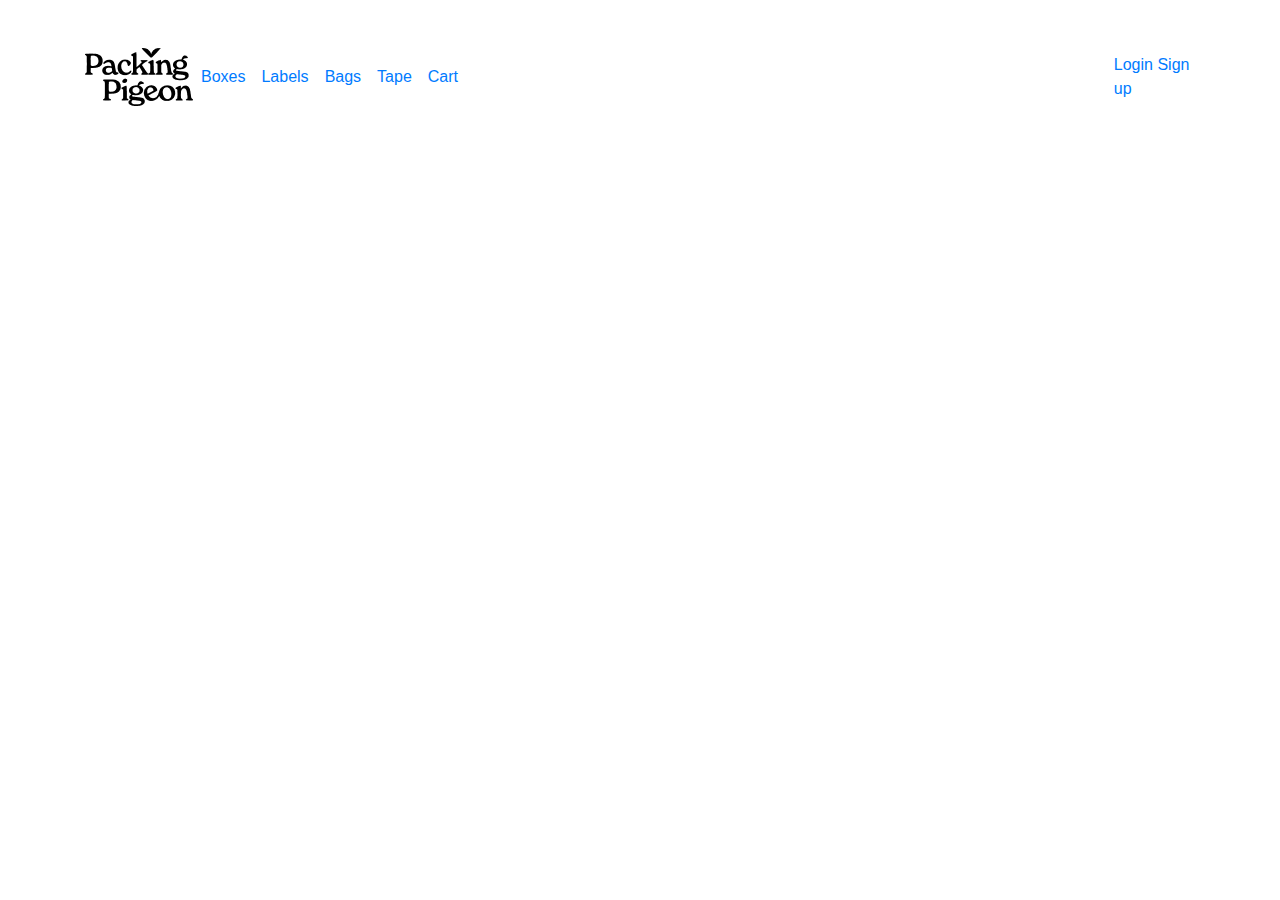
==== index.html @ f967e18a "Signed-off-by: raj-inovexia <rajkumar@innovagesoftwares.com>" ====
<!DOCTYPE html>
<html lang="en" class="default-light-mode">
  <head>
    <meta charset="UTF-8" />
    <meta name="viewport" content="width=device-width, initial-scale=1.0" />
    <title>Packing Pigeon</title>
    <link rel="shortcut icon" href="#" />
    <link rel="stylesheet" href="./assets/css/packing-pigeon.min.css" />
  </head>
  <body>
    <div id="header" class="w-100 common-header" style="z-index: 9"></div>
    <main class="main">
      
    </main>
    <!-- Footer start -->
    <div id="footer"></div>
    <!-- Footer end -->
    <script src="./assets/js/jquery.min.js"></script>
    <script src="./assets/js/bootstrap.bundle.min.js"></script>
    <script src="./assets/js/swiper-bundle.min.js"></script>
    <script src="./assets/js/packing-pigeon.js"></script>
  </body>
</html>
---- assets/css/packing-pigeon.min.css ----
:root{--blue: #007bff;--indigo: #6610f2;--purple: #6f42c1;--pink: #e83e8c;--red: #dc3545;--orange: #fd7e14;--yellow: #ffc107;--green: #28a745;--teal: #20c997;--cyan: #17a2b8;--white: #fff;--gray: #6c757d;--gray-dark: #343a40;--primary: #007bff;--secondary: #6c757d;--success: #28a745;--info: #17a2b8;--warning: #ffc107;--danger: #dc3545;--light: #f8f9fa;--dark: #343a40;--breakpoint-xs: 0;--breakpoint-sm: 576px;--breakpoint-md: 768px;--breakpoint-lg: 992px;--breakpoint-xl: 1200px;--breakpoint-xxl: 1440px;--breakpoint-xxxl: 1600px;--font-family-sans-serif: -apple-system, BlinkMacSystemFont, "Segoe UI", Roboto, "Helvetica Neue", Arial, "Noto Sans", "Liberation Sans", sans-serif, "Apple Color Emoji", "Segoe UI Emoji", "Segoe UI Symbol", "Noto Color Emoji";--font-family-monospace: SFMono-Regular, Menlo, Monaco, Consolas, "Liberation Mono", "Courier New", monospace}*,*::before,*::after{box-sizing:border-box}html{font-family:sans-serif;line-height:1.15;-webkit-text-size-adjust:100%;-webkit-tap-highlight-color:rgba(0,0,0,0)}article,aside,figcaption,figure,footer,header,hgroup,main,nav,section{display:block}body{margin:0;font-family:-apple-system,BlinkMacSystemFont,"Segoe UI",Roboto,"Helvetica Neue",Arial,"Noto Sans","Liberation Sans",sans-serif,"Apple Color Emoji","Segoe UI Emoji","Segoe UI Symbol","Noto Color Emoji";font-size:1rem;font-weight:400;line-height:1.5;color:#212529;text-align:left;background-color:#fff}[tabindex="-1"]:focus:not(:focus-visible){outline:0 !important}hr{box-sizing:content-box;height:0;overflow:visible}h1,h2,h3,h4,h5,h6{margin-top:0;margin-bottom:.5rem}p{margin-top:0;margin-bottom:1rem}abbr[title],abbr[data-original-title]{text-decoration:underline;text-decoration:underline dotted;cursor:help;border-bottom:0;text-decoration-skip-ink:none}address{margin-bottom:1rem;font-style:normal;line-height:inherit}ol,ul,dl{margin-top:0;margin-bottom:1rem}ol ol,ul ul,ol ul,ul ol{margin-bottom:0}dt{font-weight:700}dd{margin-bottom:.5rem;margin-left:0}blockquote{margin:0 0 1rem}b,strong{font-weight:bolder}small{font-size:80%}sub,sup{position:relative;font-size:75%;line-height:0;vertical-align:baseline}sub{bottom:-.25em}sup{top:-.5em}a{color:#007bff;text-decoration:none;background-color:transparent}a:hover{color:#0056b3;text-decoration:underline}a:not([href]):not([class]){color:inherit;text-decoration:none}a:not([href]):not([class]):hover{color:inherit;text-decoration:none}pre,code,kbd,samp{font-family:SFMono-Regular,Menlo,Monaco,Consolas,"Liberation Mono","Courier New",monospace;font-size:1em}pre{margin-top:0;margin-bottom:1rem;overflow:auto;-ms-overflow-style:scrollbar}figure{margin:0 0 1rem}img{vertical-align:middle;border-style:none}svg{overflow:hidden;vertical-align:middle}table{border-collapse:collapse}caption{padding-top:.75rem;padding-bottom:.75rem;color:#6c757d;text-align:left;caption-side:bottom}th{text-align:inherit;text-align:-webkit-match-parent}label{display:inline-block;margin-bottom:.5rem}button{border-radius:0}button:focus:not(:focus-visible){outline:0}input,button,select,optgroup,textarea{margin:0;font-family:inherit;font-size:inherit;line-height:inherit}button,input{overflow:visible}button,select{text-transform:none}[role="button"]{cursor:pointer}select{word-wrap:normal}button,[type="button"],[type="reset"],[type="submit"]{-webkit-appearance:button}button:not(:disabled),[type="button"]:not(:disabled),[type="reset"]:not(:disabled),[type="submit"]:not(:disabled){cursor:pointer}button::-moz-focus-inner,[type="button"]::-moz-focus-inner,[type="reset"]::-moz-focus-inner,[type="submit"]::-moz-focus-inner{padding:0;border-style:none}input[type="radio"],input[type="checkbox"]{box-sizing:border-box;padding:0}textarea{overflow:auto;resize:vertical}fieldset{min-width:0;padding:0;margin:0;border:0}legend{display:block;width:100%;max-width:100%;padding:0;margin-bottom:.5rem;font-size:1.5rem;line-height:inherit;color:inherit;white-space:normal}progress{vertical-align:baseline}[type="number"]::-webkit-inner-spin-button,[type="number"]::-webkit-outer-spin-button{height:auto}[type="search"]{outline-offset:-2px;-webkit-appearance:none}[type="search"]::-webkit-search-decoration{-webkit-appearance:none}::-webkit-file-upload-button{font:inherit;-webkit-appearance:button}output{display:inline-block}summary{display:list-item;cursor:pointer}template{display:none}[hidden]{display:none !important}h1,h2,h3,h4,h5,h6,.h1,.h2,.h3,.h4,.h5,.h6{margin-bottom:.5rem;font-weight:500;line-height:1.2}h1,.h1{font-size:2.5rem}h2,.h2{font-size:2rem}h3,.h3{font-size:1.75rem}h4,.h4{font-size:1.5rem}h5,.h5{font-size:1.25rem}h6,.h6{font-size:1rem}.lead{font-size:1.25rem;font-weight:300}.display-1{font-size:6rem;font-weight:300;line-height:1.2}.display-2{font-size:5.5rem;font-weight:300;line-height:1.2}.display-3{font-size:4.5rem;font-weight:300;line-height:1.2}.display-4{font-size:3.5rem;font-weight:300;line-height:1.2}hr{margin-top:1rem;margin-bottom:1rem;border:0;border-top:1px solid rgba(0,0,0,0.1)}small,.small{font-size:80%;font-weight:400}mark,.mark{padding:.2em;background-color:#fcf8e3}.list-unstyled{padding-left:0;list-style:none}.list-inline{padding-left:0;list-style:none}.list-inline-item{display:inline-block}.list-inline-item:not(:last-child){margin-right:.5rem}.initialism{font-size:90%;text-transform:uppercase}.blockquote{margin-bottom:1rem;font-size:1.25rem}.blockquote-footer{display:block;font-size:80%;color:#6c757d}.blockquote-footer::before{content:"\2014\00A0"}.img-fluid{max-width:100%;height:auto}.img-thumbnail{padding:.25rem;background-color:#fff;border:1px solid #dee2e6;border-radius:.25rem;max-width:100%;height:auto}.figure{display:inline-block}.figure-img{margin-bottom:.5rem;line-height:1}.figure-caption{font-size:90%;color:#6c757d}code{font-size:87.5%;color:#e83e8c;word-wrap:break-word}a>code{color:inherit}kbd{padding:.2rem .4rem;font-size:87.5%;color:#fff;background-color:#212529;border-radius:.2rem}kbd kbd{padding:0;font-size:100%;font-weight:700}pre{display:block;font-size:87.5%;color:#212529}pre code{font-size:inherit;color:inherit;word-break:normal}.pre-scrollable{max-height:340px;overflow-y:scroll}.container,.container-fluid,.container-sm,.container-md,.container-lg,.container-xl{width:100%;padding-right:15px;padding-left:15px;margin-right:auto;margin-left:auto}@media (min-width: 576px){.container,.container-sm{max-width:540px}}@media (min-width: 768px){.container,.container-sm,.container-md{max-width:720px}}@media (min-width: 992px){.container,.container-sm,.container-md,.container-lg{max-width:960px}}@media (min-width: 1200px){.container,.container-sm,.container-md,.container-lg,.container-xl{max-width:1140px}}.row{display:flex;flex-wrap:wrap;margin-right:-15px;margin-left:-15px}.no-gutters{margin-right:0;margin-left:0}.no-gutters>.col,.no-gutters>[class*="col-"]{padding-right:0;padding-left:0}.col-1,.col-2,.col-3,.col-4,.col-5,.col-6,.col-7,.col-8,.col-9,.col-10,.col-11,.col-12,.col,.col-auto,.col-sm-1,.col-sm-2,.col-sm-3,.col-sm-4,.col-sm-5,.col-sm-6,.col-sm-7,.col-sm-8,.col-sm-9,.col-sm-10,.col-sm-11,.col-sm-12,.col-sm,.col-sm-auto,.col-md-1,.col-md-2,.col-md-3,.col-md-4,.col-md-5,.col-md-6,.col-md-7,.col-md-8,.col-md-9,.col-md-10,.col-md-11,.col-md-12,.col-md,.col-md-auto,.col-lg-1,.col-lg-2,.col-lg-3,.col-lg-4,.col-lg-5,.col-lg-6,.col-lg-7,.col-lg-8,.col-lg-9,.col-lg-10,.col-lg-11,.col-lg-12,.col-lg,.col-lg-auto,.col-xl-1,.col-xl-2,.col-xl-3,.col-xl-4,.col-xl-5,.col-xl-6,.col-xl-7,.col-xl-8,.col-xl-9,.col-xl-10,.col-xl-11,.col-xl-12,.col-xl,.col-xl-auto,.col-xxl-1,.col-xxl-2,.col-xxl-3,.col-xxl-4,.col-xxl-5,.col-xxl-6,.col-xxl-7,.col-xxl-8,.col-xxl-9,.col-xxl-10,.col-xxl-11,.col-xxl-12,.col-xxl,.col-xxl-auto,.col-xxxl-1,.col-xxxl-2,.col-xxxl-3,.col-xxxl-4,.col-xxxl-5,.col-xxxl-6,.col-xxxl-7,.col-xxxl-8,.col-xxxl-9,.col-xxxl-10,.col-xxxl-11,.col-xxxl-12,.col-xxxl,.col-xxxl-auto{position:relative;width:100%;padding-right:15px;padding-left:15px}.col{flex-basis:0;flex-grow:1;max-width:100%}.row-cols-1>*{flex:0 0 100%;max-width:100%}.row-cols-2>*{flex:0 0 50%;max-width:50%}.row-cols-3>*{flex:0 0 33.33333%;max-width:33.33333%}.row-cols-4>*{flex:0 0 25%;max-width:25%}.row-cols-5>*{flex:0 0 20%;max-width:20%}.row-cols-6>*{flex:0 0 16.66667%;max-width:16.66667%}.col-auto{flex:0 0 auto;width:auto;max-width:100%}.col-1{flex:0 0 8.33333%;max-width:8.33333%}.col-2{flex:0 0 16.66667%;max-width:16.66667%}.col-3{flex:0 0 25%;max-width:25%}.col-4{flex:0 0 33.33333%;max-width:33.33333%}.col-5{flex:0 0 41.66667%;max-width:41.66667%}.col-6{flex:0 0 50%;max-width:50%}.col-7{flex:0 0 58.33333%;max-width:58.33333%}.col-8{flex:0 0 66.66667%;max-width:66.66667%}.col-9{flex:0 0 75%;max-width:75%}.col-10{flex:0 0 83.33333%;max-width:83.33333%}.col-11{flex:0 0 91.66667%;max-width:91.66667%}.col-12{flex:0 0 100%;max-width:100%}.order-first{order:-1}.order-last{order:13}.order-0{order:0}.order-1{order:1}.order-2{order:2}.order-3{order:3}.order-4{order:4}.order-5{order:5}.order-6{order:6}.order-7{order:7}.order-8{order:8}.order-9{order:9}.order-10{order:10}.order-11{order:11}.order-12{order:12}.offset-1{margin-left:8.33333%}.offset-2{margin-left:16.66667%}.offset-3{margin-left:25%}.offset-4{margin-left:33.33333%}.offset-5{margin-left:41.66667%}.offset-6{margin-left:50%}.offset-7{margin-left:58.33333%}.offset-8{margin-left:66.66667%}.offset-9{margin-left:75%}.offset-10{margin-left:83.33333%}.offset-11{margin-left:91.66667%}@media (min-width: 576px){.col-sm{flex-basis:0;flex-grow:1;max-width:100%}.row-cols-sm-1>*{flex:0 0 100%;max-width:100%}.row-cols-sm-2>*{flex:0 0 50%;max-width:50%}.row-cols-sm-3>*{flex:0 0 33.33333%;max-width:33.33333%}.row-cols-sm-4>*{flex:0 0 25%;max-width:25%}.row-cols-sm-5>*{flex:0 0 20%;max-width:20%}.row-cols-sm-6>*{flex:0 0 16.66667%;max-width:16.66667%}.col-sm-auto{flex:0 0 auto;width:auto;max-width:100%}.col-sm-1{flex:0 0 8.33333%;max-width:8.33333%}.col-sm-2{flex:0 0 16.66667%;max-width:16.66667%}.col-sm-3{flex:0 0 25%;max-width:25%}.col-sm-4{flex:0 0 33.33333%;max-width:33.33333%}.col-sm-5{flex:0 0 41.66667%;max-width:41.66667%}.col-sm-6{flex:0 0 50%;max-width:50%}.col-sm-7{flex:0 0 58.33333%;max-width:58.33333%}.col-sm-8{flex:0 0 66.66667%;max-width:66.66667%}.col-sm-9{flex:0 0 75%;max-width:75%}.col-sm-10{flex:0 0 83.33333%;max-width:83.33333%}.col-sm-11{flex:0 0 91.66667%;max-width:91.66667%}.col-sm-12{flex:0 0 100%;max-width:100%}.order-sm-first{order:-1}.order-sm-last{order:13}.order-sm-0{order:0}.order-sm-1{order:1}.order-sm-2{order:2}.order-sm-3{order:3}.order-sm-4{order:4}.order-sm-5{order:5}.order-sm-6{order:6}.order-sm-7{order:7}.order-sm-8{order:8}.order-sm-9{order:9}.order-sm-10{order:10}.order-sm-11{order:11}.order-sm-12{order:12}.offset-sm-0{margin-left:0}.offset-sm-1{margin-left:8.33333%}.offset-sm-2{margin-left:16.66667%}.offset-sm-3{margin-left:25%}.offset-sm-4{margin-left:33.33333%}.offset-sm-5{margin-left:41.66667%}.offset-sm-6{margin-left:50%}.offset-sm-7{margin-left:58.33333%}.offset-sm-8{margin-left:66.66667%}.offset-sm-9{margin-left:75%}.offset-sm-10{margin-left:83.33333%}.offset-sm-11{margin-left:91.66667%}}@media (min-width: 768px){.col-md{flex-basis:0;flex-grow:1;max-width:100%}.row-cols-md-1>*{flex:0 0 100%;max-width:100%}.row-cols-md-2>*{flex:0 0 50%;max-width:50%}.row-cols-md-3>*{flex:0 0 33.33333%;max-width:33.33333%}.row-cols-md-4>*{flex:0 0 25%;max-width:25%}.row-cols-md-5>*{flex:0 0 20%;max-width:20%}.row-cols-md-6>*{flex:0 0 16.66667%;max-width:16.66667%}.col-md-auto{flex:0 0 auto;width:auto;max-width:100%}.col-md-1{flex:0 0 8.33333%;max-width:8.33333%}.col-md-2{flex:0 0 16.66667%;max-width:16.66667%}.col-md-3{flex:0 0 25%;max-width:25%}.col-md-4{flex:0 0 33.33333%;max-width:33.33333%}.col-md-5{flex:0 0 41.66667%;max-width:41.66667%}.col-md-6{flex:0 0 50%;max-width:50%}.col-md-7{flex:0 0 58.33333%;max-width:58.33333%}.col-md-8{flex:0 0 66.66667%;max-width:66.66667%}.col-md-9{flex:0 0 75%;max-width:75%}.col-md-10{flex:0 0 83.33333%;max-width:83.33333%}.col-md-11{flex:0 0 91.66667%;max-width:91.66667%}.col-md-12{flex:0 0 100%;max-width:100%}.order-md-first{order:-1}.order-md-last{order:13}.order-md-0{order:0}.order-md-1{order:1}.order-md-2{order:2}.order-md-3{order:3}.order-md-4{order:4}.order-md-5{order:5}.order-md-6{order:6}.order-md-7{order:7}.order-md-8{order:8}.order-md-9{order:9}.order-md-10{order:10}.order-md-11{order:11}.order-md-12{order:12}.offset-md-0{margin-left:0}.offset-md-1{margin-left:8.33333%}.offset-md-2{margin-left:16.66667%}.offset-md-3{margin-left:25%}.offset-md-4{margin-left:33.33333%}.offset-md-5{margin-left:41.66667%}.offset-md-6{margin-left:50%}.offset-md-7{margin-left:58.33333%}.offset-md-8{margin-left:66.66667%}.offset-md-9{margin-left:75%}.offset-md-10{margin-left:83.33333%}.offset-md-11{margin-left:91.66667%}}@media (min-width: 992px){.col-lg{flex-basis:0;flex-grow:1;max-width:100%}.row-cols-lg-1>*{flex:0 0 100%;max-width:100%}.row-cols-lg-2>*{flex:0 0 50%;max-width:50%}.row-cols-lg-3>*{flex:0 0 33.33333%;max-width:33.33333%}.row-cols-lg-4>*{flex:0 0 25%;max-width:25%}.row-cols-lg-5>*{flex:0 0 20%;max-width:20%}.row-cols-lg-6>*{flex:0 0 16.66667%;max-width:16.66667%}.col-lg-auto{flex:0 0 auto;width:auto;max-width:100%}.col-lg-1{flex:0 0 8.33333%;max-width:8.33333%}.col-lg-2{flex:0 0 16.66667%;max-width:16.66667%}.col-lg-3{flex:0 0 25%;max-width:25%}.col-lg-4{flex:0 0 33.33333%;max-width:33.33333%}.col-lg-5{flex:0 0 41.66667%;max-width:41.66667%}.col-lg-6{flex:0 0 50%;max-width:50%}.col-lg-7{flex:0 0 58.33333%;max-width:58.33333%}.col-lg-8{flex:0 0 66.66667%;max-width:66.66667%}.col-lg-9{flex:0 0 75%;max-width:75%}.col-lg-10{flex:0 0 83.33333%;max-width:83.33333%}.col-lg-11{flex:0 0 91.66667%;max-width:91.66667%}.col-lg-12{flex:0 0 100%;max-width:100%}.order-lg-first{order:-1}.order-lg-last{order:13}.order-lg-0{order:0}.order-lg-1{order:1}.order-lg-2{order:2}.order-lg-3{order:3}.order-lg-4{order:4}.order-lg-5{order:5}.order-lg-6{order:6}.order-lg-7{order:7}.order-lg-8{order:8}.order-lg-9{order:9}.order-lg-10{order:10}.order-lg-11{order:11}.order-lg-12{order:12}.offset-lg-0{margin-left:0}.offset-lg-1{margin-left:8.33333%}.offset-lg-2{margin-left:16.66667%}.offset-lg-3{margin-left:25%}.offset-lg-4{margin-left:33.33333%}.offset-lg-5{margin-left:41.66667%}.offset-lg-6{margin-left:50%}.offset-lg-7{margin-left:58.33333%}.offset-lg-8{margin-left:66.66667%}.offset-lg-9{margin-left:75%}.offset-lg-10{margin-left:83.33333%}.offset-lg-11{margin-left:91.66667%}}@media (min-width: 1200px){.col-xl{flex-basis:0;flex-grow:1;max-width:100%}.row-cols-xl-1>*{flex:0 0 100%;max-width:100%}.row-cols-xl-2>*{flex:0 0 50%;max-width:50%}.row-cols-xl-3>*{flex:0 0 33.33333%;max-width:33.33333%}.row-cols-xl-4>*{flex:0 0 25%;max-width:25%}.row-cols-xl-5>*{flex:0 0 20%;max-width:20%}.row-cols-xl-6>*{flex:0 0 16.66667%;max-width:16.66667%}.col-xl-auto{flex:0 0 auto;width:auto;max-width:100%}.col-xl-1{flex:0 0 8.33333%;max-width:8.33333%}.col-xl-2{flex:0 0 16.66667%;max-width:16.66667%}.col-xl-3{flex:0 0 25%;max-width:25%}.col-xl-4{flex:0 0 33.33333%;max-width:33.33333%}.col-xl-5{flex:0 0 41.66667%;max-width:41.66667%}.col-xl-6{flex:0 0 50%;max-width:50%}.col-xl-7{flex:0 0 58.33333%;max-width:58.33333%}.col-xl-8{flex:0 0 66.66667%;max-width:66.66667%}.col-xl-9{flex:0 0 75%;max-width:75%}.col-xl-10{flex:0 0 83.33333%;max-width:83.33333%}.col-xl-11{flex:0 0 91.66667%;max-width:91.66667%}.col-xl-12{flex:0 0 100%;max-width:100%}.order-xl-first{order:-1}.order-xl-last{order:13}.order-xl-0{order:0}.order-xl-1{order:1}.order-xl-2{order:2}.order-xl-3{order:3}.order-xl-4{order:4}.order-xl-5{order:5}.order-xl-6{order:6}.order-xl-7{order:7}.order-xl-8{order:8}.order-xl-9{order:9}.order-xl-10{order:10}.order-xl-11{order:11}.order-xl-12{order:12}.offset-xl-0{margin-left:0}.offset-xl-1{margin-left:8.33333%}.offset-xl-2{margin-left:16.66667%}.offset-xl-3{margin-left:25%}.offset-xl-4{margin-left:33.33333%}.offset-xl-5{margin-left:41.66667%}.offset-xl-6{margin-left:50%}.offset-xl-7{margin-left:58.33333%}.offset-xl-8{margin-left:66.66667%}.offset-xl-9{margin-left:75%}.offset-xl-10{margin-left:83.33333%}.offset-xl-11{margin-left:91.66667%}}@media (min-width: 1440px){.col-xxl{flex-basis:0;flex-grow:1;max-width:100%}.row-cols-xxl-1>*{flex:0 0 100%;max-width:100%}.row-cols-xxl-2>*{flex:0 0 50%;max-width:50%}.row-cols-xxl-3>*{flex:0 0 33.33333%;max-width:33.33333%}.row-cols-xxl-4>*{flex:0 0 25%;max-width:25%}.row-cols-xxl-5>*{flex:0 0 20%;max-width:20%}.row-cols-xxl-6>*{flex:0 0 16.66667%;max-width:16.66667%}.col-xxl-auto{flex:0 0 auto;width:auto;max-width:100%}.col-xxl-1{flex:0 0 8.33333%;max-width:8.33333%}.col-xxl-2{flex:0 0 16.66667%;max-width:16.66667%}.col-xxl-3{flex:0 0 25%;max-width:25%}.col-xxl-4{flex:0 0 33.33333%;max-width:33.33333%}.col-xxl-5{flex:0 0 41.66667%;max-width:41.66667%}.col-xxl-6{flex:0 0 50%;max-width:50%}.col-xxl-7{flex:0 0 58.33333%;max-width:58.33333%}.col-xxl-8{flex:0 0 66.66667%;max-width:66.66667%}.col-xxl-9{flex:0 0 75%;max-width:75%}.col-xxl-10{flex:0 0 83.33333%;max-width:83.33333%}.col-xxl-11{flex:0 0 91.66667%;max-width:91.66667%}.col-xxl-12{flex:0 0 100%;max-width:100%}.order-xxl-first{order:-1}.order-xxl-last{order:13}.order-xxl-0{order:0}.order-xxl-1{order:1}.order-xxl-2{order:2}.order-xxl-3{order:3}.order-xxl-4{order:4}.order-xxl-5{order:5}.order-xxl-6{order:6}.order-xxl-7{order:7}.order-xxl-8{order:8}.order-xxl-9{order:9}.order-xxl-10{order:10}.order-xxl-11{order:11}.order-xxl-12{order:12}.offset-xxl-0{margin-left:0}.offset-xxl-1{margin-left:8.33333%}.offset-xxl-2{margin-left:16.66667%}.offset-xxl-3{margin-left:25%}.offset-xxl-4{margin-left:33.33333%}.offset-xxl-5{margin-left:41.66667%}.offset-xxl-6{margin-left:50%}.offset-xxl-7{margin-left:58.33333%}.offset-xxl-8{margin-left:66.66667%}.offset-xxl-9{margin-left:75%}.offset-xxl-10{margin-left:83.33333%}.offset-xxl-11{margin-left:91.66667%}}@media (min-width: 1600px){.col-xxxl{flex-basis:0;flex-grow:1;max-width:100%}.row-cols-xxxl-1>*{flex:0 0 100%;max-width:100%}.row-cols-xxxl-2>*{flex:0 0 50%;max-width:50%}.row-cols-xxxl-3>*{flex:0 0 33.33333%;max-width:33.33333%}.row-cols-xxxl-4>*{flex:0 0 25%;max-width:25%}.row-cols-xxxl-5>*{flex:0 0 20%;max-width:20%}.row-cols-xxxl-6>*{flex:0 0 16.66667%;max-width:16.66667%}.col-xxxl-auto{flex:0 0 auto;width:auto;max-width:100%}.col-xxxl-1{flex:0 0 8.33333%;max-width:8.33333%}.col-xxxl-2{flex:0 0 16.66667%;max-width:16.66667%}.col-xxxl-3{flex:0 0 25%;max-width:25%}.col-xxxl-4{flex:0 0 33.33333%;max-width:33.33333%}.col-xxxl-5{flex:0 0 41.66667%;max-width:41.66667%}.col-xxxl-6{flex:0 0 50%;max-width:50%}.col-xxxl-7{flex:0 0 58.33333%;max-width:58.33333%}.col-xxxl-8{flex:0 0 66.66667%;max-width:66.66667%}.col-xxxl-9{flex:0 0 75%;max-width:75%}.col-xxxl-10{flex:0 0 83.33333%;max-width:83.33333%}.col-xxxl-11{flex:0 0 91.66667%;max-width:91.66667%}.col-xxxl-12{flex:0 0 100%;max-width:100%}.order-xxxl-first{order:-1}.order-xxxl-last{order:13}.order-xxxl-0{order:0}.order-xxxl-1{order:1}.order-xxxl-2{order:2}.order-xxxl-3{order:3}.order-xxxl-4{order:4}.order-xxxl-5{order:5}.order-xxxl-6{order:6}.order-xxxl-7{order:7}.order-xxxl-8{order:8}.order-xxxl-9{order:9}.order-xxxl-10{order:10}.order-xxxl-11{order:11}.order-xxxl-12{order:12}.offset-xxxl-0{margin-left:0}.offset-xxxl-1{margin-left:8.33333%}.offset-xxxl-2{margin-left:16.66667%}.offset-xxxl-3{margin-left:25%}.offset-xxxl-4{margin-left:33.33333%}.offset-xxxl-5{margin-left:41.66667%}.offset-xxxl-6{margin-left:50%}.offset-xxxl-7{margin-left:58.33333%}.offset-xxxl-8{margin-left:66.66667%}.offset-xxxl-9{margin-left:75%}.offset-xxxl-10{margin-left:83.33333%}.offset-xxxl-11{margin-left:91.66667%}}.table{width:100%;margin-bottom:1rem;color:#212529}.table th,.table td{padding:.75rem;vertical-align:top;border-top:1px solid #dee2e6}.table thead th{vertical-align:bottom;border-bottom:2px solid #dee2e6}.table tbody+tbody{border-top:2px solid #dee2e6}.table-sm th,.table-sm td{padding:.3rem}.table-bordered{border:1px solid #dee2e6}.table-bordered th,.table-bordered td{border:1px solid #dee2e6}.table-bordered thead th,.table-bordered thead td{border-bottom-width:2px}.table-borderless th,.table-borderless td,.table-borderless thead th,.table-borderless tbody+tbody{border:0}.table-striped tbody tr:nth-of-type(odd){background-color:rgba(0,0,0,0.05)}.table-hover tbody tr:hover{color:#212529;background-color:rgba(0,0,0,0.075)}.table-primary,.table-primary>th,.table-primary>td{background-color:#b8daff}.table-primary th,.table-primary td,.table-primary thead th,.table-primary tbody+tbody{border-color:#7abaff}.table-hover .table-primary:hover{background-color:#9fcdff}.table-hover .table-primary:hover>td,.table-hover .table-primary:hover>th{background-color:#9fcdff}.table-secondary,.table-secondary>th,.table-secondary>td{background-color:#d6d8db}.table-secondary th,.table-secondary td,.table-secondary thead th,.table-secondary tbody+tbody{border-color:#b3b7bb}.table-hover .table-secondary:hover{background-color:#c8cbcf}.table-hover .table-secondary:hover>td,.table-hover .table-secondary:hover>th{background-color:#c8cbcf}.table-success,.table-success>th,.table-success>td{background-color:#c3e6cb}.table-success th,.table-success td,.table-success thead th,.table-success tbody+tbody{border-color:#8fd19e}.table-hover .table-success:hover{background-color:#b1dfbb}.table-hover .table-success:hover>td,.table-hover .table-success:hover>th{background-color:#b1dfbb}.table-info,.table-info>th,.table-info>td{background-color:#bee5eb}.table-info th,.table-info td,.table-info thead th,.table-info tbody+tbody{border-color:#86cfda}.table-hover .table-info:hover{background-color:#abdde5}.table-hover .table-info:hover>td,.table-hover .table-info:hover>th{background-color:#abdde5}.table-warning,.table-warning>th,.table-warning>td{background-color:#ffeeba}.table-warning th,.table-warning td,.table-warning thead th,.table-warning tbody+tbody{border-color:#ffdf7e}.table-hover .table-warning:hover{background-color:#ffe8a1}.table-hover .table-warning:hover>td,.table-hover .table-warning:hover>th{background-color:#ffe8a1}.table-danger,.table-danger>th,.table-danger>td{background-color:#f5c6cb}.table-danger th,.table-danger td,.table-danger thead th,.table-danger tbody+tbody{border-color:#ed969e}.table-hover .table-danger:hover{background-color:#f1b0b7}.table-hover .table-danger:hover>td,.table-hover .table-danger:hover>th{background-color:#f1b0b7}.table-light,.table-light>th,.table-light>td{background-color:#fdfdfe}.table-light th,.table-light td,.table-light thead th,.table-light tbody+tbody{border-color:#fbfcfc}.table-hover .table-light:hover{background-color:#ececf6}.table-hover .table-light:hover>td,.table-hover .table-light:hover>th{background-color:#ececf6}.table-dark,.table-dark>th,.table-dark>td{background-color:#c6c8ca}.table-dark th,.table-dark td,.table-dark thead th,.table-dark tbody+tbody{border-color:#95999c}.table-hover .table-dark:hover{background-color:#b9bbbe}.table-hover .table-dark:hover>td,.table-hover .table-dark:hover>th{background-color:#b9bbbe}.table-active,.table-active>th,.table-active>td{background-color:rgba(0,0,0,0.075)}.table-hover .table-active:hover{background-color:rgba(0,0,0,0.075)}.table-hover .table-active:hover>td,.table-hover .table-active:hover>th{background-color:rgba(0,0,0,0.075)}.table .thead-dark th{color:#fff;background-color:#343a40;border-color:#454d55}.table .thead-light th{color:#495057;background-color:#e9ecef;border-color:#dee2e6}.table-dark{color:#fff;background-color:#343a40}.table-dark th,.table-dark td,.table-dark thead th{border-color:#454d55}.table-dark.table-bordered{border:0}.table-dark.table-striped tbody tr:nth-of-type(odd){background-color:rgba(255,255,255,0.05)}.table-dark.table-hover tbody tr:hover{color:#fff;background-color:rgba(255,255,255,0.075)}@media (max-width: 575.98px){.table-responsive-sm{display:block;width:100%;overflow-x:auto;-webkit-overflow-scrolling:touch}.table-responsive-sm>.table-bordered{border:0}}@media (max-width: 767.98px){.table-responsive-md{display:block;width:100%;overflow-x:auto;-webkit-overflow-scrolling:touch}.table-responsive-md>.table-bordered{border:0}}@media (max-width: 991.98px){.table-responsive-lg{display:block;width:100%;overflow-x:auto;-webkit-overflow-scrolling:touch}.table-responsive-lg>.table-bordered{border:0}}@media (max-width: 1199.98px){.table-responsive-xl{display:block;width:100%;overflow-x:auto;-webkit-overflow-scrolling:touch}.table-responsive-xl>.table-bordered{border:0}}@media (max-width: 1439.98px){.table-responsive-xxl{display:block;width:100%;overflow-x:auto;-webkit-overflow-scrolling:touch}.table-responsive-xxl>.table-bordered{border:0}}@media (max-width: 1599.98px){.table-responsive-xxxl{display:block;width:100%;overflow-x:auto;-webkit-overflow-scrolling:touch}.table-responsive-xxxl>.table-bordered{border:0}}.table-responsive{display:block;width:100%;overflow-x:auto;-webkit-overflow-scrolling:touch}.table-responsive>.table-bordered{border:0}.form-control{display:block;width:100%;height:calc(1.5em + .75rem + 2px);padding:.375rem .75rem;font-size:1rem;font-weight:400;line-height:1.5;color:#495057;background-color:#fff;background-clip:padding-box;border:1px solid #ced4da;border-radius:.25rem;transition:border-color 0.15s ease-in-out,box-shadow 0.15s ease-in-out}@media (prefers-reduced-motion: reduce){.form-control{transition:none}}.form-control::-ms-expand{background-color:transparent;border:0}.form-control:-moz-focusring{color:transparent;text-shadow:0 0 0 #495057}.form-control:focus{color:#495057;background-color:#fff;border-color:#80bdff;outline:0;box-shadow:0 0 0 .2rem rgba(0,123,255,0.25)}.form-control::placeholder{color:#6c757d;opacity:1}.form-control:disabled,.form-control[readonly]{background-color:#e9ecef;opacity:1}input[type="date"].form-control,input[type="time"].form-control,input[type="datetime-local"].form-control,input[type="month"].form-control{appearance:none}select.form-control:focus::-ms-value{color:#495057;background-color:#fff}.form-control-file,.form-control-range{display:block;width:100%}.col-form-label{padding-top:calc(.375rem + 1px);padding-bottom:calc(.375rem + 1px);margin-bottom:0;font-size:inherit;line-height:1.5}.col-form-label-lg{padding-top:calc(.5rem + 1px);padding-bottom:calc(.5rem + 1px);font-size:1.25rem;line-height:1.5}.col-form-label-sm{padding-top:calc(.25rem + 1px);padding-bottom:calc(.25rem + 1px);font-size:.875rem;line-height:1.5}.form-control-plaintext{display:block;width:100%;padding:.375rem 0;margin-bottom:0;font-size:1rem;line-height:1.5;color:#212529;background-color:transparent;border:solid transparent;border-width:1px 0}.form-control-plaintext.form-control-sm,.form-control-plaintext.form-control-lg{padding-right:0;padding-left:0}.form-control-sm{height:calc(1.5em + .5rem + 2px);padding:.25rem .5rem;font-size:.875rem;line-height:1.5;border-radius:.2rem}.form-control-lg{height:calc(1.5em + 1rem + 2px);padding:.5rem 1rem;font-size:1.25rem;line-height:1.5;border-radius:.3rem}select.form-control[size],select.form-control[multiple]{height:auto}textarea.form-control{height:auto}.form-group{margin-bottom:1rem}.form-text{display:block;margin-top:.25rem}.form-row{display:flex;flex-wrap:wrap;margin-right:-5px;margin-left:-5px}.form-row>.col,.form-row>[class*="col-"]{padding-right:5px;padding-left:5px}.form-check{position:relative;display:block;padding-left:1.25rem}.form-check-input{position:absolute;margin-top:.3rem;margin-left:-1.25rem}.form-check-input[disabled] ~ .form-check-label,.form-check-input:disabled ~ .form-check-label{color:#6c757d}.form-check-label{margin-bottom:0}.form-check-inline{display:inline-flex;align-items:center;padding-left:0;margin-right:.75rem}.form-check-inline .form-check-input{position:static;margin-top:0;margin-right:.3125rem;margin-left:0}.valid-feedback{display:none;width:100%;margin-top:.25rem;font-size:80%;color:#28a745}.valid-tooltip{position:absolute;top:100%;left:0;z-index:5;display:none;max-width:100%;padding:.25rem .5rem;margin-top:.1rem;font-size:.875rem;line-height:1.5;color:#fff;background-color:rgba(40,167,69,0.9);border-radius:.25rem}.form-row>.col>.valid-tooltip,.form-row>[class*="col-"]>.valid-tooltip{left:5px}.was-validated :valid ~ .valid-feedback,.was-validated :valid ~ .valid-tooltip,.is-valid ~ .valid-feedback,.is-valid ~ .valid-tooltip{display:block}.was-validated .form-control:valid,.form-control.is-valid{border-color:#28a745;padding-right:calc(1.5em + .75rem);background-image:url("data:image/svg+xml,%3csvg xmlns='http://www.w3.org/2000/svg' width='8' height='8' viewBox='0 0 8 8'%3e%3cpath fill='%2328a745' d='M2.3 6.73L.6 4.53c-.4-1.04.46-1.4 1.1-.8l1.1 1.4 3.4-3.8c.6-.63 1.6-.27 1.2.7l-4 4.6c-.43.5-.8.4-1.1.1z'/%3e%3c/svg%3e");background-repeat:no-repeat;background-position:right calc(.375em + .1875rem) center;background-size:calc(.75em + .375rem) calc(.75em + .375rem)}.was-validated .form-control:valid:focus,.form-control.is-valid:focus{border-color:#28a745;box-shadow:0 0 0 .2rem rgba(40,167,69,0.25)}.was-validated textarea.form-control:valid,textarea.form-control.is-valid{padding-right:calc(1.5em + .75rem);background-position:top calc(.375em + .1875rem) right calc(.375em + .1875rem)}.was-validated .custom-select:valid,.custom-select.is-valid{border-color:#28a745;padding-right:calc(.75em + 2.3125rem);background:url("data:image/svg+xml,%3csvg xmlns='http://www.w3.org/2000/svg' width='4' height='5' viewBox='0 0 4 5'%3e%3cpath fill='%23343a40' d='M2 0L0 2h4zm0 5L0 3h4z'/%3e%3c/svg%3e") right .75rem center/8px 10px no-repeat,#fff url("data:image/svg+xml,%3csvg xmlns='http://www.w3.org/2000/svg' width='8' height='8' viewBox='0 0 8 8'%3e%3cpath fill='%2328a745' d='M2.3 6.73L.6 4.53c-.4-1.04.46-1.4 1.1-.8l1.1 1.4 3.4-3.8c.6-.63 1.6-.27 1.2.7l-4 4.6c-.43.5-.8.4-1.1.1z'/%3e%3c/svg%3e") center right 1.75rem/calc(.75em + .375rem) calc(.75em + .375rem) no-repeat}.was-validated .custom-select:valid:focus,.custom-select.is-valid:focus{border-color:#28a745;box-shadow:0 0 0 .2rem rgba(40,167,69,0.25)}.was-validated .form-check-input:valid ~ .form-check-label,.form-check-input.is-valid ~ .form-check-label{color:#28a745}.was-validated .form-check-input:valid ~ .valid-feedback,.was-validated .form-check-input:valid ~ .valid-tooltip,.form-check-input.is-valid ~ .valid-feedback,.form-check-input.is-valid ~ .valid-tooltip{display:block}.was-validated .custom-control-input:valid ~ .custom-control-label,.custom-control-input.is-valid ~ .custom-control-label{color:#28a745}.was-validated .custom-control-input:valid ~ .custom-control-label::before,.custom-control-input.is-valid ~ .custom-control-label::before{border-color:#28a745}.was-validated .custom-control-input:valid:checked ~ .custom-control-label::before,.custom-control-input.is-valid:checked ~ .custom-control-label::before{border-color:#34ce57;background-color:#34ce57}.was-validated .custom-control-input:valid:focus ~ .custom-control-label::before,.custom-control-input.is-valid:focus ~ .custom-control-label::before{box-shadow:0 0 0 .2rem rgba(40,167,69,0.25)}.was-validated .custom-control-input:valid:focus:not(:checked) ~ .custom-control-label::before,.custom-control-input.is-valid:focus:not(:checked) ~ .custom-control-label::before{border-color:#28a745}.was-validated .custom-file-input:valid ~ .custom-file-label,.custom-file-input.is-valid ~ .custom-file-label{border-color:#28a745}.was-validated .custom-file-input:valid:focus ~ .custom-file-label,.custom-file-input.is-valid:focus ~ .custom-file-label{border-color:#28a745;box-shadow:0 0 0 .2rem rgba(40,167,69,0.25)}.invalid-feedback{display:none;width:100%;margin-top:.25rem;font-size:80%;color:#dc3545}.invalid-tooltip{position:absolute;top:100%;left:0;z-index:5;display:none;max-width:100%;padding:.25rem .5rem;margin-top:.1rem;font-size:.875rem;line-height:1.5;color:#fff;background-color:rgba(220,53,69,0.9);border-radius:.25rem}.form-row>.col>.invalid-tooltip,.form-row>[class*="col-"]>.invalid-tooltip{left:5px}.was-validated :invalid ~ .invalid-feedback,.was-validated :invalid ~ .invalid-tooltip,.is-invalid ~ .invalid-feedback,.is-invalid ~ .invalid-tooltip{display:block}.was-validated .form-control:invalid,.form-control.is-invalid{border-color:#dc3545;padding-right:calc(1.5em + .75rem);background-image:url("data:image/svg+xml,%3csvg xmlns='http://www.w3.org/2000/svg' width='12' height='12' fill='none' stroke='%23dc3545' viewBox='0 0 12 12'%3e%3ccircle cx='6' cy='6' r='4.5'/%3e%3cpath stroke-linejoin='round' d='M5.8 3.6h.4L6 6.5z'/%3e%3ccircle cx='6' cy='8.2' r='.6' fill='%23dc3545' stroke='none'/%3e%3c/svg%3e");background-repeat:no-repeat;background-position:right calc(.375em + .1875rem) center;background-size:calc(.75em + .375rem) calc(.75em + .375rem)}.was-validated .form-control:invalid:focus,.form-control.is-invalid:focus{border-color:#dc3545;box-shadow:0 0 0 .2rem rgba(220,53,69,0.25)}.was-validated textarea.form-control:invalid,textarea.form-control.is-invalid{padding-right:calc(1.5em + .75rem);background-position:top calc(.375em + .1875rem) right calc(.375em + .1875rem)}.was-validated .custom-select:invalid,.custom-select.is-invalid{border-color:#dc3545;padding-right:calc(.75em + 2.3125rem);background:url("data:image/svg+xml,%3csvg xmlns='http://www.w3.org/2000/svg' width='4' height='5' viewBox='0 0 4 5'%3e%3cpath fill='%23343a40' d='M2 0L0 2h4zm0 5L0 3h4z'/%3e%3c/svg%3e") right .75rem center/8px 10px no-repeat,#fff url("data:image/svg+xml,%3csvg xmlns='http://www.w3.org/2000/svg' width='12' height='12' fill='none' stroke='%23dc3545' viewBox='0 0 12 12'%3e%3ccircle cx='6' cy='6' r='4.5'/%3e%3cpath stroke-linejoin='round' d='M5.8 3.6h.4L6 6.5z'/%3e%3ccircle cx='6' cy='8.2' r='.6' fill='%23dc3545' stroke='none'/%3e%3c/svg%3e") center right 1.75rem/calc(.75em + .375rem) calc(.75em + .375rem) no-repeat}.was-validated .custom-select:invalid:focus,.custom-select.is-invalid:focus{border-color:#dc3545;box-shadow:0 0 0 .2rem rgba(220,53,69,0.25)}.was-validated .form-check-input:invalid ~ .form-check-label,.form-check-input.is-invalid ~ .form-check-label{color:#dc3545}.was-validated .form-check-input:invalid ~ .invalid-feedback,.was-validated .form-check-input:invalid ~ .invalid-tooltip,.form-check-input.is-invalid ~ .invalid-feedback,.form-check-input.is-invalid ~ .invalid-tooltip{display:block}.was-validated .custom-control-input:invalid ~ .custom-control-label,.custom-control-input.is-invalid ~ .custom-control-label{color:#dc3545}.was-validated .custom-control-input:invalid ~ .custom-control-label::before,.custom-control-input.is-invalid ~ .custom-control-label::before{border-color:#dc3545}.was-validated .custom-control-input:invalid:checked ~ .custom-control-label::before,.custom-control-input.is-invalid:checked ~ .custom-control-label::before{border-color:#e4606d;background-color:#e4606d}.was-validated .custom-control-input:invalid:focus ~ .custom-control-label::before,.custom-control-input.is-invalid:focus ~ .custom-control-label::before{box-shadow:0 0 0 .2rem rgba(220,53,69,0.25)}.was-validated .custom-control-input:invalid:focus:not(:checked) ~ .custom-control-label::before,.custom-control-input.is-invalid:focus:not(:checked) ~ .custom-control-label::before{border-color:#dc3545}.was-validated .custom-file-input:invalid ~ .custom-file-label,.custom-file-input.is-invalid ~ .custom-file-label{border-color:#dc3545}.was-validated .custom-file-input:invalid:focus ~ .custom-file-label,.custom-file-input.is-invalid:focus ~ .custom-file-label{border-color:#dc3545;box-shadow:0 0 0 .2rem rgba(220,53,69,0.25)}.form-inline{display:flex;flex-flow:row wrap;align-items:center}.form-inline .form-check{width:100%}@media (min-width: 576px){.form-inline label{display:flex;align-items:center;justify-content:center;margin-bottom:0}.form-inline .form-group{display:flex;flex:0 0 auto;flex-flow:row wrap;align-items:center;margin-bottom:0}.form-inline .form-control{display:inline-block;width:auto;vertical-align:middle}.form-inline .form-control-plaintext{display:inline-block}.form-inline .input-group,.form-inline .custom-select{width:auto}.form-inline .form-check{display:flex;align-items:center;justify-content:center;width:auto;padding-left:0}.form-inline .form-check-input{position:relative;flex-shrink:0;margin-top:0;margin-right:.25rem;margin-left:0}.form-inline .custom-control{align-items:center;justify-content:center}.form-inline .custom-control-label{margin-bottom:0}}.btn{display:inline-block;font-weight:400;color:#212529;text-align:center;vertical-align:middle;user-select:none;background-color:transparent;border:1px solid transparent;padding:.375rem .75rem;font-size:1rem;line-height:1.5;border-radius:.25rem;transition:color 0.15s ease-in-out,background-color 0.15s ease-in-out,border-color 0.15s ease-in-out,box-shadow 0.15s ease-in-out}@media (prefers-reduced-motion: reduce){.btn{transition:none}}.btn:hover{color:#212529;text-decoration:none}.btn:focus,.btn.focus{outline:0;box-shadow:0 0 0 .2rem rgba(0,123,255,0.25)}.btn.disabled,.btn:disabled{opacity:.65}.btn:not(:disabled):not(.disabled){cursor:pointer}a.btn.disabled,fieldset:disabled a.btn{pointer-events:none}.btn-primary{color:#fff;background-color:#007bff;border-color:#007bff}.btn-primary:hover{color:#fff;background-color:#0069d9;border-color:#0062cc}.btn-primary:focus,.btn-primary.focus{color:#fff;background-color:#0069d9;border-color:#0062cc;box-shadow:0 0 0 .2rem rgba(38,143,255,0.5)}.btn-primary.disabled,.btn-primary:disabled{color:#fff;background-color:#007bff;border-color:#007bff}.btn-primary:not(:disabled):not(.disabled):active,.btn-primary:not(:disabled):not(.disabled).active,.show>.btn-primary.dropdown-toggle{color:#fff;background-color:#0062cc;border-color:#005cbf}.btn-primary:not(:disabled):not(.disabled):active:focus,.btn-primary:not(:disabled):not(.disabled).active:focus,.show>.btn-primary.dropdown-toggle:focus{box-shadow:0 0 0 .2rem rgba(38,143,255,0.5)}.btn-secondary{color:#fff;background-color:#6c757d;border-color:#6c757d}.btn-secondary:hover{color:#fff;background-color:#5a6268;border-color:#545b62}.btn-secondary:focus,.btn-secondary.focus{color:#fff;background-color:#5a6268;border-color:#545b62;box-shadow:0 0 0 .2rem rgba(130,138,145,0.5)}.btn-secondary.disabled,.btn-secondary:disabled{color:#fff;background-color:#6c757d;border-color:#6c757d}.btn-secondary:not(:disabled):not(.disabled):active,.btn-secondary:not(:disabled):not(.disabled).active,.show>.btn-secondary.dropdown-toggle{color:#fff;background-color:#545b62;border-color:#4e555b}.btn-secondary:not(:disabled):not(.disabled):active:focus,.btn-secondary:not(:disabled):not(.disabled).active:focus,.show>.btn-secondary.dropdown-toggle:focus{box-shadow:0 0 0 .2rem rgba(130,138,145,0.5)}.btn-success{color:#fff;background-color:#28a745;border-color:#28a745}.btn-success:hover{color:#fff;background-color:#218838;border-color:#1e7e34}.btn-success:focus,.btn-success.focus{color:#fff;background-color:#218838;border-color:#1e7e34;box-shadow:0 0 0 .2rem rgba(72,180,97,0.5)}.btn-success.disabled,.btn-success:disabled{color:#fff;background-color:#28a745;border-color:#28a745}.btn-success:not(:disabled):not(.disabled):active,.btn-success:not(:disabled):not(.disabled).active,.show>.btn-success.dropdown-toggle{color:#fff;background-color:#1e7e34;border-color:#1c7430}.btn-success:not(:disabled):not(.disabled):active:focus,.btn-success:not(:disabled):not(.disabled).active:focus,.show>.btn-success.dropdown-toggle:focus{box-shadow:0 0 0 .2rem rgba(72,180,97,0.5)}.btn-info{color:#fff;background-color:#17a2b8;border-color:#17a2b8}.btn-info:hover{color:#fff;background-color:#138496;border-color:#117a8b}.btn-info:focus,.btn-info.focus{color:#fff;background-color:#138496;border-color:#117a8b;box-shadow:0 0 0 .2rem rgba(58,176,195,0.5)}.btn-info.disabled,.btn-info:disabled{color:#fff;background-color:#17a2b8;border-color:#17a2b8}.btn-info:not(:disabled):not(.disabled):active,.btn-info:not(:disabled):not(.disabled).active,.show>.btn-info.dropdown-toggle{color:#fff;background-color:#117a8b;border-color:#10707f}.btn-info:not(:disabled):not(.disabled):active:focus,.btn-info:not(:disabled):not(.disabled).active:focus,.show>.btn-info.dropdown-toggle:focus{box-shadow:0 0 0 .2rem rgba(58,176,195,0.5)}.btn-warning{color:#212529;background-color:#ffc107;border-color:#ffc107}.btn-warning:hover{color:#212529;background-color:#e0a800;border-color:#d39e00}.btn-warning:focus,.btn-warning.focus{color:#212529;background-color:#e0a800;border-color:#d39e00;box-shadow:0 0 0 .2rem rgba(222,170,12,0.5)}.btn-warning.disabled,.btn-warning:disabled{color:#212529;background-color:#ffc107;border-color:#ffc107}.btn-warning:not(:disabled):not(.disabled):active,.btn-warning:not(:disabled):not(.disabled).active,.show>.btn-warning.dropdown-toggle{color:#212529;background-color:#d39e00;border-color:#c69500}.btn-warning:not(:disabled):not(.disabled):active:focus,.btn-warning:not(:disabled):not(.disabled).active:focus,.show>.btn-warning.dropdown-toggle:focus{box-shadow:0 0 0 .2rem rgba(222,170,12,0.5)}.btn-danger{color:#fff;background-color:#dc3545;border-color:#dc3545}.btn-danger:hover{color:#fff;background-color:#c82333;border-color:#bd2130}.btn-danger:focus,.btn-danger.focus{color:#fff;background-color:#c82333;border-color:#bd2130;box-shadow:0 0 0 .2rem rgba(225,83,97,0.5)}.btn-danger.disabled,.btn-danger:disabled{color:#fff;background-color:#dc3545;border-color:#dc3545}.btn-danger:not(:disabled):not(.disabled):active,.btn-danger:not(:disabled):not(.disabled).active,.show>.btn-danger.dropdown-toggle{color:#fff;background-color:#bd2130;border-color:#b21f2d}.btn-danger:not(:disabled):not(.disabled):active:focus,.btn-danger:not(:disabled):not(.disabled).active:focus,.show>.btn-danger.dropdown-toggle:focus{box-shadow:0 0 0 .2rem rgba(225,83,97,0.5)}.btn-light{color:#212529;background-color:#f8f9fa;border-color:#f8f9fa}.btn-light:hover{color:#212529;background-color:#e2e6ea;border-color:#dae0e5}.btn-light:focus,.btn-light.focus{color:#212529;background-color:#e2e6ea;border-color:#dae0e5;box-shadow:0 0 0 .2rem rgba(216,217,219,0.5)}.btn-light.disabled,.btn-light:disabled{color:#212529;background-color:#f8f9fa;border-color:#f8f9fa}.btn-light:not(:disabled):not(.disabled):active,.btn-light:not(:disabled):not(.disabled).active,.show>.btn-light.dropdown-toggle{color:#212529;background-color:#dae0e5;border-color:#d3d9df}.btn-light:not(:disabled):not(.disabled):active:focus,.btn-light:not(:disabled):not(.disabled).active:focus,.show>.btn-light.dropdown-toggle:focus{box-shadow:0 0 0 .2rem rgba(216,217,219,0.5)}.btn-dark{color:#fff;background-color:#343a40;border-color:#343a40}.btn-dark:hover{color:#fff;background-color:#23272b;border-color:#1d2124}.btn-dark:focus,.btn-dark.focus{color:#fff;background-color:#23272b;border-color:#1d2124;box-shadow:0 0 0 .2rem rgba(82,88,93,0.5)}.btn-dark.disabled,.btn-dark:disabled{color:#fff;background-color:#343a40;border-color:#343a40}.btn-dark:not(:disabled):not(.disabled):active,.btn-dark:not(:disabled):not(.disabled).active,.show>.btn-dark.dropdown-toggle{color:#fff;background-color:#1d2124;border-color:#171a1d}.btn-dark:not(:disabled):not(.disabled):active:focus,.btn-dark:not(:disabled):not(.disabled).active:focus,.show>.btn-dark.dropdown-toggle:focus{box-shadow:0 0 0 .2rem rgba(82,88,93,0.5)}.btn-outline-primary{color:#007bff;border-color:#007bff}.btn-outline-primary:hover{color:#fff;background-color:#007bff;border-color:#007bff}.btn-outline-primary:focus,.btn-outline-primary.focus{box-shadow:0 0 0 .2rem rgba(0,123,255,0.5)}.btn-outline-primary.disabled,.btn-outline-primary:disabled{color:#007bff;background-color:transparent}.btn-outline-primary:not(:disabled):not(.disabled):active,.btn-outline-primary:not(:disabled):not(.disabled).active,.show>.btn-outline-primary.dropdown-toggle{color:#fff;background-color:#007bff;border-color:#007bff}.btn-outline-primary:not(:disabled):not(.disabled):active:focus,.btn-outline-primary:not(:disabled):not(.disabled).active:focus,.show>.btn-outline-primary.dropdown-toggle:focus{box-shadow:0 0 0 .2rem rgba(0,123,255,0.5)}.btn-outline-secondary{color:#6c757d;border-color:#6c757d}.btn-outline-secondary:hover{color:#fff;background-color:#6c757d;border-color:#6c757d}.btn-outline-secondary:focus,.btn-outline-secondary.focus{box-shadow:0 0 0 .2rem rgba(108,117,125,0.5)}.btn-outline-secondary.disabled,.btn-outline-secondary:disabled{color:#6c757d;background-color:transparent}.btn-outline-secondary:not(:disabled):not(.disabled):active,.btn-outline-secondary:not(:disabled):not(.disabled).active,.show>.btn-outline-secondary.dropdown-toggle{color:#fff;background-color:#6c757d;border-color:#6c757d}.btn-outline-secondary:not(:disabled):not(.disabled):active:focus,.btn-outline-secondary:not(:disabled):not(.disabled).active:focus,.show>.btn-outline-secondary.dropdown-toggle:focus{box-shadow:0 0 0 .2rem rgba(108,117,125,0.5)}.btn-outline-success{color:#28a745;border-color:#28a745}.btn-outline-success:hover{color:#fff;background-color:#28a745;border-color:#28a745}.btn-outline-success:focus,.btn-outline-success.focus{box-shadow:0 0 0 .2rem rgba(40,167,69,0.5)}.btn-outline-success.disabled,.btn-outline-success:disabled{color:#28a745;background-color:transparent}.btn-outline-success:not(:disabled):not(.disabled):active,.btn-outline-success:not(:disabled):not(.disabled).active,.show>.btn-outline-success.dropdown-toggle{color:#fff;background-color:#28a745;border-color:#28a745}.btn-outline-success:not(:disabled):not(.disabled):active:focus,.btn-outline-success:not(:disabled):not(.disabled).active:focus,.show>.btn-outline-success.dropdown-toggle:focus{box-shadow:0 0 0 .2rem rgba(40,167,69,0.5)}.btn-outline-info{color:#17a2b8;border-color:#17a2b8}.btn-outline-info:hover{color:#fff;background-color:#17a2b8;border-color:#17a2b8}.btn-outline-info:focus,.btn-outline-info.focus{box-shadow:0 0 0 .2rem rgba(23,162,184,0.5)}.btn-outline-info.disabled,.btn-outline-info:disabled{color:#17a2b8;background-color:transparent}.btn-outline-info:not(:disabled):not(.disabled):active,.btn-outline-info:not(:disabled):not(.disabled).active,.show>.btn-outline-info.dropdown-toggle{color:#fff;background-color:#17a2b8;border-color:#17a2b8}.btn-outline-info:not(:disabled):not(.disabled):active:focus,.btn-outline-info:not(:disabled):not(.disabled).active:focus,.show>.btn-outline-info.dropdown-toggle:focus{box-shadow:0 0 0 .2rem rgba(23,162,184,0.5)}.btn-outline-warning{color:#ffc107;border-color:#ffc107}.btn-outline-warning:hover{color:#212529;background-color:#ffc107;border-color:#ffc107}.btn-outline-warning:focus,.btn-outline-warning.focus{box-shadow:0 0 0 .2rem rgba(255,193,7,0.5)}.btn-outline-warning.disabled,.btn-outline-warning:disabled{color:#ffc107;background-color:transparent}.btn-outline-warning:not(:disabled):not(.disabled):active,.btn-outline-warning:not(:disabled):not(.disabled).active,.show>.btn-outline-warning.dropdown-toggle{color:#212529;background-color:#ffc107;border-color:#ffc107}.btn-outline-warning:not(:disabled):not(.disabled):active:focus,.btn-outline-warning:not(:disabled):not(.disabled).active:focus,.show>.btn-outline-warning.dropdown-toggle:focus{box-shadow:0 0 0 .2rem rgba(255,193,7,0.5)}.btn-outline-danger{color:#dc3545;border-color:#dc3545}.btn-outline-danger:hover{color:#fff;background-color:#dc3545;border-color:#dc3545}.btn-outline-danger:focus,.btn-outline-danger.focus{box-shadow:0 0 0 .2rem rgba(220,53,69,0.5)}.btn-outline-danger.disabled,.btn-outline-danger:disabled{color:#dc3545;background-color:transparent}.btn-outline-danger:not(:disabled):not(.disabled):active,.btn-outline-danger:not(:disabled):not(.disabled).active,.show>.btn-outline-danger.dropdown-toggle{color:#fff;background-color:#dc3545;border-color:#dc3545}.btn-outline-danger:not(:disabled):not(.disabled):active:focus,.btn-outline-danger:not(:disabled):not(.disabled).active:focus,.show>.btn-outline-danger.dropdown-toggle:focus{box-shadow:0 0 0 .2rem rgba(220,53,69,0.5)}.btn-outline-light{color:#f8f9fa;border-color:#f8f9fa}.btn-outline-light:hover{color:#212529;background-color:#f8f9fa;border-color:#f8f9fa}.btn-outline-light:focus,.btn-outline-light.focus{box-shadow:0 0 0 .2rem rgba(248,249,250,0.5)}.btn-outline-light.disabled,.btn-outline-light:disabled{color:#f8f9fa;background-color:transparent}.btn-outline-light:not(:disabled):not(.disabled):active,.btn-outline-light:not(:disabled):not(.disabled).active,.show>.btn-outline-light.dropdown-toggle{color:#212529;background-color:#f8f9fa;border-color:#f8f9fa}.btn-outline-light:not(:disabled):not(.disabled):active:focus,.btn-outline-light:not(:disabled):not(.disabled).active:focus,.show>.btn-outline-light.dropdown-toggle:focus{box-shadow:0 0 0 .2rem rgba(248,249,250,0.5)}.btn-outline-dark{color:#343a40;border-color:#343a40}.btn-outline-dark:hover{color:#fff;background-color:#343a40;border-color:#343a40}.btn-outline-dark:focus,.btn-outline-dark.focus{box-shadow:0 0 0 .2rem rgba(52,58,64,0.5)}.btn-outline-dark.disabled,.btn-outline-dark:disabled{color:#343a40;background-color:transparent}.btn-outline-dark:not(:disabled):not(.disabled):active,.btn-outline-dark:not(:disabled):not(.disabled).active,.show>.btn-outline-dark.dropdown-toggle{color:#fff;background-color:#343a40;border-color:#343a40}.btn-outline-dark:not(:disabled):not(.disabled):active:focus,.btn-outline-dark:not(:disabled):not(.disabled).active:focus,.show>.btn-outline-dark.dropdown-toggle:focus{box-shadow:0 0 0 .2rem rgba(52,58,64,0.5)}.btn-link{font-weight:400;color:#007bff;text-decoration:none}.btn-link:hover{color:#0056b3;text-decoration:underline}.btn-link:focus,.btn-link.focus{text-decoration:underline}.btn-link:disabled,.btn-link.disabled{color:#6c757d;pointer-events:none}.btn-lg,.btn-group-lg>.btn{padding:.5rem 1rem;font-size:1.25rem;line-height:1.5;border-radius:.3rem}.btn-sm,.btn-group-sm>.btn{padding:.25rem .5rem;font-size:.875rem;line-height:1.5;border-radius:.2rem}.btn-block{display:block;width:100%}.btn-block+.btn-block{margin-top:.5rem}input[type="submit"].btn-block,input[type="reset"].btn-block,input[type="button"].btn-block{width:100%}.fade{transition:opacity 0.15s linear}@media (prefers-reduced-motion: reduce){.fade{transition:none}}.fade:not(.show){opacity:0}.collapse:not(.show){display:none}.collapsing{position:relative;height:0;overflow:hidden;transition:height 0.35s ease}@media (prefers-reduced-motion: reduce){.collapsing{transition:none}}.dropup,.dropright,.dropdown,.dropleft{position:relative}.dropdown-toggle{white-space:nowrap}.dropdown-toggle::after{display:inline-block;margin-left:.255em;vertical-align:.255em;content:"";border-top:.3em solid;border-right:.3em solid transparent;border-bottom:0;border-left:.3em solid transparent}.dropdown-toggle:empty::after{margin-left:0}.dropdown-menu{position:absolute;top:100%;left:0;z-index:1000;display:none;float:left;min-width:10rem;padding:.5rem 0;margin:.125rem 0 0;font-size:1rem;color:#212529;text-align:left;list-style:none;background-color:#fff;background-clip:padding-box;border:1px solid rgba(0,0,0,0.15);border-radius:.25rem}.dropdown-menu-left{right:auto;left:0}.dropdown-menu-right{right:0;left:auto}@media (min-width: 576px){.dropdown-menu-sm-left{right:auto;left:0}.dropdown-menu-sm-right{right:0;left:auto}}@media (min-width: 768px){.dropdown-menu-md-left{right:auto;left:0}.dropdown-menu-md-right{right:0;left:auto}}@media (min-width: 992px){.dropdown-menu-lg-left{right:auto;left:0}.dropdown-menu-lg-right{right:0;left:auto}}@media (min-width: 1200px){.dropdown-menu-xl-left{right:auto;left:0}.dropdown-menu-xl-right{right:0;left:auto}}@media (min-width: 1440px){.dropdown-menu-xxl-left{right:auto;left:0}.dropdown-menu-xxl-right{right:0;left:auto}}@media (min-width: 1600px){.dropdown-menu-xxxl-left{right:auto;left:0}.dropdown-menu-xxxl-right{right:0;left:auto}}.dropup .dropdown-menu{top:auto;bottom:100%;margin-top:0;margin-bottom:.125rem}.dropup .dropdown-toggle::after{display:inline-block;margin-left:.255em;vertical-align:.255em;content:"";border-top:0;border-right:.3em solid transparent;border-bottom:.3em solid;border-left:.3em solid transparent}.dropup .dropdown-toggle:empty::after{margin-left:0}.dropright .dropdown-menu{top:0;right:auto;left:100%;margin-top:0;margin-left:.125rem}.dropright .dropdown-toggle::after{display:inline-block;margin-left:.255em;vertical-align:.255em;content:"";border-top:.3em solid transparent;border-right:0;border-bottom:.3em solid transparent;border-left:.3em solid}.dropright .dropdown-toggle:empty::after{margin-left:0}.dropright .dropdown-toggle::after{vertical-align:0}.dropleft .dropdown-menu{top:0;right:100%;left:auto;margin-top:0;margin-right:.125rem}.dropleft .dropdown-toggle::after{display:inline-block;margin-left:.255em;vertical-align:.255em;content:""}.dropleft .dropdown-toggle::after{display:none}.dropleft .dropdown-toggle::before{display:inline-block;margin-right:.255em;vertical-align:.255em;content:"";border-top:.3em solid transparent;border-right:.3em solid;border-bottom:.3em solid transparent}.dropleft .dropdown-toggle:empty::after{margin-left:0}.dropleft .dropdown-toggle::before{vertical-align:0}.dropdown-menu[x-placement^="top"],.dropdown-menu[x-placement^="right"],.dropdown-menu[x-placement^="bottom"],.dropdown-menu[x-placement^="left"]{right:auto;bottom:auto}.dropdown-divider{height:0;margin:.5rem 0;overflow:hidden;border-top:1px solid #e9ecef}.dropdown-item{display:block;width:100%;padding:.25rem 1.5rem;clear:both;font-weight:400;color:#212529;text-align:inherit;white-space:nowrap;background-color:transparent;border:0}.dropdown-item:hover,.dropdown-item:focus{color:#16181b;text-decoration:none;background-color:#e9ecef}.dropdown-item.active,.dropdown-item:active{color:#fff;text-decoration:none;background-color:#007bff}.dropdown-item.disabled,.dropdown-item:disabled{color:#adb5bd;pointer-events:none;background-color:transparent}.dropdown-menu.show{display:block}.dropdown-header{display:block;padding:.5rem 1.5rem;margin-bottom:0;font-size:.875rem;color:#6c757d;white-space:nowrap}.dropdown-item-text{display:block;padding:.25rem 1.5rem;color:#212529}.btn-group,.btn-group-vertical{position:relative;display:inline-flex;vertical-align:middle}.btn-group>.btn,.btn-group-vertical>.btn{position:relative;flex:1 1 auto}.btn-group>.btn:hover,.btn-group-vertical>.btn:hover{z-index:1}.btn-group>.btn:focus,.btn-group>.btn:active,.btn-group>.btn.active,.btn-group-vertical>.btn:focus,.btn-group-vertical>.btn:active,.btn-group-vertical>.btn.active{z-index:1}.btn-toolbar{display:flex;flex-wrap:wrap;justify-content:flex-start}.btn-toolbar .input-group{width:auto}.btn-group>.btn:not(:first-child),.btn-group>.btn-group:not(:first-child){margin-left:-1px}.btn-group>.btn:not(:last-child):not(.dropdown-toggle),.btn-group>.btn-group:not(:last-child)>.btn{border-top-right-radius:0;border-bottom-right-radius:0}.btn-group>.btn:not(:first-child),.btn-group>.btn-group:not(:first-child)>.btn{border-top-left-radius:0;border-bottom-left-radius:0}.dropdown-toggle-split{padding-right:.5625rem;padding-left:.5625rem}.dropdown-toggle-split::after,.dropup .dropdown-toggle-split::after,.dropright .dropdown-toggle-split::after{margin-left:0}.dropleft .dropdown-toggle-split::before{margin-right:0}.btn-sm+.dropdown-toggle-split,.btn-group-sm>.btn+.dropdown-toggle-split{padding-right:.375rem;padding-left:.375rem}.btn-lg+.dropdown-toggle-split,.btn-group-lg>.btn+.dropdown-toggle-split{padding-right:.75rem;padding-left:.75rem}.btn-group-vertical{flex-direction:column;align-items:flex-start;justify-content:center}.btn-group-vertical>.btn,.btn-group-vertical>.btn-group{width:100%}.btn-group-vertical>.btn:not(:first-child),.btn-group-vertical>.btn-group:not(:first-child){margin-top:-1px}.btn-group-vertical>.btn:not(:last-child):not(.dropdown-toggle),.btn-group-vertical>.btn-group:not(:last-child)>.btn{border-bottom-right-radius:0;border-bottom-left-radius:0}.btn-group-vertical>.btn:not(:first-child),.btn-group-vertical>.btn-group:not(:first-child)>.btn{border-top-left-radius:0;border-top-right-radius:0}.btn-group-toggle>.btn,.btn-group-toggle>.btn-group>.btn{margin-bottom:0}.btn-group-toggle>.btn input[type="radio"],.btn-group-toggle>.btn input[type="checkbox"],.btn-group-toggle>.btn-group>.btn input[type="radio"],.btn-group-toggle>.btn-group>.btn input[type="checkbox"]{position:absolute;clip:rect(0, 0, 0, 0);pointer-events:none}.input-group{position:relative;display:flex;flex-wrap:wrap;align-items:stretch;width:100%}.input-group>.form-control,.input-group>.form-control-plaintext,.input-group>.custom-select,.input-group>.custom-file{position:relative;flex:1 1 auto;width:1%;min-width:0;margin-bottom:0}.input-group>.form-control+.form-control,.input-group>.form-control+.custom-select,.input-group>.form-control+.custom-file,.input-group>.form-control-plaintext+.form-control,.input-group>.form-control-plaintext+.custom-select,.input-group>.form-control-plaintext+.custom-file,.input-group>.custom-select+.form-control,.input-group>.custom-select+.custom-select,.input-group>.custom-select+.custom-file,.input-group>.custom-file+.form-control,.input-group>.custom-file+.custom-select,.input-group>.custom-file+.custom-file{margin-left:-1px}.input-group>.form-control:focus,.input-group>.custom-select:focus,.input-group>.custom-file .custom-file-input:focus ~ .custom-file-label{z-index:3}.input-group>.custom-file .custom-file-input:focus{z-index:4}.input-group>.form-control:not(:first-child),.input-group>.custom-select:not(:first-child){border-top-left-radius:0;border-bottom-left-radius:0}.input-group>.custom-file{display:flex;align-items:center}.input-group>.custom-file:not(:last-child) .custom-file-label,.input-group>.custom-file:not(:first-child) .custom-file-label{border-top-left-radius:0;border-bottom-left-radius:0}.input-group:not(.has-validation)>.form-control:not(:last-child),.input-group:not(.has-validation)>.custom-select:not(:last-child),.input-group:not(.has-validation)>.custom-file:not(:last-child) .custom-file-label::after{border-top-right-radius:0;border-bottom-right-radius:0}.input-group.has-validation>.form-control:nth-last-child(n+3),.input-group.has-validation>.custom-select:nth-last-child(n+3),.input-group.has-validation>.custom-file:nth-last-child(n+3) .custom-file-label::after{border-top-right-radius:0;border-bottom-right-radius:0}.input-group-prepend,.input-group-append{display:flex}.input-group-prepend .btn,.input-group-append .btn{position:relative;z-index:2}.input-group-prepend .btn:focus,.input-group-append .btn:focus{z-index:3}.input-group-prepend .btn+.btn,.input-group-prepend .btn+.input-group-text,.input-group-prepend .input-group-text+.input-group-text,.input-group-prepend .input-group-text+.btn,.input-group-append .btn+.btn,.input-group-append .btn+.input-group-text,.input-group-append .input-group-text+.input-group-text,.input-group-append .input-group-text+.btn{margin-left:-1px}.input-group-prepend{margin-right:-1px}.input-group-append{margin-left:-1px}.input-group-text{display:flex;align-items:center;padding:.375rem .75rem;margin-bottom:0;font-size:1rem;font-weight:400;line-height:1.5;color:#495057;text-align:center;white-space:nowrap;background-color:#e9ecef;border:1px solid #ced4da;border-radius:.25rem}.input-group-text input[type="radio"],.input-group-text input[type="checkbox"]{margin-top:0}.input-group-lg>.form-control:not(textarea),.input-group-lg>.custom-select{height:calc(1.5em + 1rem + 2px)}.input-group-lg>.form-control,.input-group-lg>.custom-select,.input-group-lg>.input-group-prepend>.input-group-text,.input-group-lg>.input-group-append>.input-group-text,.input-group-lg>.input-group-prepend>.btn,.input-group-lg>.input-group-append>.btn{padding:.5rem 1rem;font-size:1.25rem;line-height:1.5;border-radius:.3rem}.input-group-sm>.form-control:not(textarea),.input-group-sm>.custom-select{height:calc(1.5em + .5rem + 2px)}.input-group-sm>.form-control,.input-group-sm>.custom-select,.input-group-sm>.input-group-prepend>.input-group-text,.input-group-sm>.input-group-append>.input-group-text,.input-group-sm>.input-group-prepend>.btn,.input-group-sm>.input-group-append>.btn{padding:.25rem .5rem;font-size:.875rem;line-height:1.5;border-radius:.2rem}.input-group-lg>.custom-select,.input-group-sm>.custom-select{padding-right:1.75rem}.input-group>.input-group-prepend>.btn,.input-group>.input-group-prepend>.input-group-text,.input-group:not(.has-validation)>.input-group-append:not(:last-child)>.btn,.input-group:not(.has-validation)>.input-group-append:not(:last-child)>.input-group-text,.input-group.has-validation>.input-group-append:nth-last-child(n+3)>.btn,.input-group.has-validation>.input-group-append:nth-last-child(n+3)>.input-group-text,.input-group>.input-group-append:last-child>.btn:not(:last-child):not(.dropdown-toggle),.input-group>.input-group-append:last-child>.input-group-text:not(:last-child){border-top-right-radius:0;border-bottom-right-radius:0}.input-group>.input-group-append>.btn,.input-group>.input-group-append>.input-group-text,.input-group>.input-group-prepend:not(:first-child)>.btn,.input-group>.input-group-prepend:not(:first-child)>.input-group-text,.input-group>.input-group-prepend:first-child>.btn:not(:first-child),.input-group>.input-group-prepend:first-child>.input-group-text:not(:first-child){border-top-left-radius:0;border-bottom-left-radius:0}.custom-control{position:relative;z-index:1;display:block;min-height:1.5rem;padding-left:1.5rem;color-adjust:exact}.custom-control-inline{display:inline-flex;margin-right:1rem}.custom-control-input{position:absolute;left:0;z-index:-1;width:1rem;height:1.25rem;opacity:0}.custom-control-input:checked ~ .custom-control-label::before{color:#fff;border-color:#007bff;background-color:#007bff}.custom-control-input:focus ~ .custom-control-label::before{box-shadow:0 0 0 .2rem rgba(0,123,255,0.25)}.custom-control-input:focus:not(:checked) ~ .custom-control-label::before{border-color:#80bdff}.custom-control-input:not(:disabled):active ~ .custom-control-label::before{color:#fff;background-color:#b3d7ff;border-color:#b3d7ff}.custom-control-input[disabled] ~ .custom-control-label,.custom-control-input:disabled ~ .custom-control-label{color:#6c757d}.custom-control-input[disabled] ~ .custom-control-label::before,.custom-control-input:disabled ~ .custom-control-label::before{background-color:#e9ecef}.custom-control-label{position:relative;margin-bottom:0;vertical-align:top}.custom-control-label::before{position:absolute;top:.25rem;left:-1.5rem;display:block;width:1rem;height:1rem;pointer-events:none;content:"";background-color:#fff;border:#adb5bd solid 1px}.custom-control-label::after{position:absolute;top:.25rem;left:-1.5rem;display:block;width:1rem;height:1rem;content:"";background:50% / 50% 50% no-repeat}.custom-checkbox .custom-control-label::before{border-radius:.25rem}.custom-checkbox .custom-control-input:checked ~ .custom-control-label::after{background-image:url("data:image/svg+xml,%3csvg xmlns='http://www.w3.org/2000/svg' width='8' height='8' viewBox='0 0 8 8'%3e%3cpath fill='%23fff' d='M6.564.75l-3.59 3.612-1.538-1.55L0 4.26l2.974 2.99L8 2.193z'/%3e%3c/svg%3e")}.custom-checkbox .custom-control-input:indeterminate ~ .custom-control-label::before{border-color:#007bff;background-color:#007bff}.custom-checkbox .custom-control-input:indeterminate ~ .custom-control-label::after{background-image:url("data:image/svg+xml,%3csvg xmlns='http://www.w3.org/2000/svg' width='4' height='4' viewBox='0 0 4 4'%3e%3cpath stroke='%23fff' d='M0 2h4'/%3e%3c/svg%3e")}.custom-checkbox .custom-control-input:disabled:checked ~ .custom-control-label::before{background-color:rgba(0,123,255,0.5)}.custom-checkbox .custom-control-input:disabled:indeterminate ~ .custom-control-label::before{background-color:rgba(0,123,255,0.5)}.custom-radio .custom-control-label::before{border-radius:50%}.custom-radio .custom-control-input:checked ~ .custom-control-label::after{background-image:url("data:image/svg+xml,%3csvg xmlns='http://www.w3.org/2000/svg' width='12' height='12' viewBox='-4 -4 8 8'%3e%3ccircle r='3' fill='%23fff'/%3e%3c/svg%3e")}.custom-radio .custom-control-input:disabled:checked ~ .custom-control-label::before{background-color:rgba(0,123,255,0.5)}.custom-switch{padding-left:2.25rem}.custom-switch .custom-control-label::before{left:-2.25rem;width:1.75rem;pointer-events:all;border-radius:.5rem}.custom-switch .custom-control-label::after{top:calc(.25rem + 2px);left:calc(-2.25rem + 2px);width:calc(1rem - 4px);height:calc(1rem - 4px);background-color:#adb5bd;border-radius:.5rem;transition:transform 0.15s ease-in-out,background-color 0.15s ease-in-out,border-color 0.15s ease-in-out,box-shadow 0.15s ease-in-out}@media (prefers-reduced-motion: reduce){.custom-switch .custom-control-label::after{transition:none}}.custom-switch .custom-control-input:checked ~ .custom-control-label::after{background-color:#fff;transform:translateX(.75rem)}.custom-switch .custom-control-input:disabled:checked ~ .custom-control-label::before{background-color:rgba(0,123,255,0.5)}.custom-select{display:inline-block;width:100%;height:calc(1.5em + .75rem + 2px);padding:.375rem 1.75rem .375rem .75rem;font-size:1rem;font-weight:400;line-height:1.5;color:#495057;vertical-align:middle;background:#fff url("data:image/svg+xml,%3csvg xmlns='http://www.w3.org/2000/svg' width='4' height='5' viewBox='0 0 4 5'%3e%3cpath fill='%23343a40' d='M2 0L0 2h4zm0 5L0 3h4z'/%3e%3c/svg%3e") right .75rem center/8px 10px no-repeat;border:1px solid #ced4da;border-radius:.25rem;appearance:none}.custom-select:focus{border-color:#80bdff;outline:0;box-shadow:0 0 0 .2rem rgba(0,123,255,0.25)}.custom-select:focus::-ms-value{color:#495057;background-color:#fff}.custom-select[multiple],.custom-select[size]:not([size="1"]){height:auto;padding-right:.75rem;background-image:none}.custom-select:disabled{color:#6c757d;background-color:#e9ecef}.custom-select::-ms-expand{display:none}.custom-select:-moz-focusring{color:transparent;text-shadow:0 0 0 #495057}.custom-select-sm{height:calc(1.5em + .5rem + 2px);padding-top:.25rem;padding-bottom:.25rem;padding-left:.5rem;font-size:.875rem}.custom-select-lg{height:calc(1.5em + 1rem + 2px);padding-top:.5rem;padding-bottom:.5rem;padding-left:1rem;font-size:1.25rem}.custom-file{position:relative;display:inline-block;width:100%;height:calc(1.5em + .75rem + 2px);margin-bottom:0}.custom-file-input{position:relative;z-index:2;width:100%;height:calc(1.5em + .75rem + 2px);margin:0;overflow:hidden;opacity:0}.custom-file-input:focus ~ .custom-file-label{border-color:#80bdff;box-shadow:0 0 0 .2rem rgba(0,123,255,0.25)}.custom-file-input[disabled] ~ .custom-file-label,.custom-file-input:disabled ~ .custom-file-label{background-color:#e9ecef}.custom-file-input:lang(en) ~ .custom-file-label::after{content:"Browse"}.custom-file-input ~ .custom-file-label[data-browse]::after{content:attr(data-browse)}.custom-file-label{position:absolute;top:0;right:0;left:0;z-index:1;height:calc(1.5em + .75rem + 2px);padding:.375rem .75rem;overflow:hidden;font-weight:400;line-height:1.5;color:#495057;background-color:#fff;border:1px solid #ced4da;border-radius:.25rem}.custom-file-label::after{position:absolute;top:0;right:0;bottom:0;z-index:3;display:block;height:calc(1.5em + .75rem);padding:.375rem .75rem;line-height:1.5;color:#495057;content:"Browse";background-color:#e9ecef;border-left:inherit;border-radius:0 .25rem .25rem 0}.custom-range{width:100%;height:1.4rem;padding:0;background-color:transparent;appearance:none}.custom-range:focus{outline:0}.custom-range:focus::-webkit-slider-thumb{box-shadow:0 0 0 1px #fff,0 0 0 .2rem rgba(0,123,255,0.25)}.custom-range:focus::-moz-range-thumb{box-shadow:0 0 0 1px #fff,0 0 0 .2rem rgba(0,123,255,0.25)}.custom-range:focus::-ms-thumb{box-shadow:0 0 0 1px #fff,0 0 0 .2rem rgba(0,123,255,0.25)}.custom-range::-moz-focus-outer{border:0}.custom-range::-webkit-slider-thumb{width:1rem;height:1rem;margin-top:-.25rem;background-color:#007bff;border:0;border-radius:1rem;transition:background-color 0.15s ease-in-out,border-color 0.15s ease-in-out,box-shadow 0.15s ease-in-out;appearance:none}@media (prefers-reduced-motion: reduce){.custom-range::-webkit-slider-thumb{transition:none}}.custom-range::-webkit-slider-thumb:active{background-color:#b3d7ff}.custom-range::-webkit-slider-runnable-track{width:100%;height:.5rem;color:transparent;cursor:pointer;background-color:#dee2e6;border-color:transparent;border-radius:1rem}.custom-range::-moz-range-thumb{width:1rem;height:1rem;background-color:#007bff;border:0;border-radius:1rem;transition:background-color 0.15s ease-in-out,border-color 0.15s ease-in-out,box-shadow 0.15s ease-in-out;appearance:none}@media (prefers-reduced-motion: reduce){.custom-range::-moz-range-thumb{transition:none}}.custom-range::-moz-range-thumb:active{background-color:#b3d7ff}.custom-range::-moz-range-track{width:100%;height:.5rem;color:transparent;cursor:pointer;background-color:#dee2e6;border-color:transparent;border-radius:1rem}.custom-range::-ms-thumb{width:1rem;height:1rem;margin-top:0;margin-right:.2rem;margin-left:.2rem;background-color:#007bff;border:0;border-radius:1rem;transition:background-color 0.15s ease-in-out,border-color 0.15s ease-in-out,box-shadow 0.15s ease-in-out;appearance:none}@media (prefers-reduced-motion: reduce){.custom-range::-ms-thumb{transition:none}}.custom-range::-ms-thumb:active{background-color:#b3d7ff}.custom-range::-ms-track{width:100%;height:.5rem;color:transparent;cursor:pointer;background-color:transparent;border-color:transparent;border-width:.5rem}.custom-range::-ms-fill-lower{background-color:#dee2e6;border-radius:1rem}.custom-range::-ms-fill-upper{margin-right:15px;background-color:#dee2e6;border-radius:1rem}.custom-range:disabled::-webkit-slider-thumb{background-color:#adb5bd}.custom-range:disabled::-webkit-slider-runnable-track{cursor:default}.custom-range:disabled::-moz-range-thumb{background-color:#adb5bd}.custom-range:disabled::-moz-range-track{cursor:default}.custom-range:disabled::-ms-thumb{background-color:#adb5bd}.custom-control-label::before,.custom-file-label,.custom-select{transition:background-color 0.15s ease-in-out,border-color 0.15s ease-in-out,box-shadow 0.15s ease-in-out}@media (prefers-reduced-motion: reduce){.custom-control-label::before,.custom-file-label,.custom-select{transition:none}}.nav{display:flex;flex-wrap:wrap;padding-left:0;margin-bottom:0;list-style:none}.nav-link{display:block;padding:.5rem 1rem}.nav-link:hover,.nav-link:focus{text-decoration:none}.nav-link.disabled{color:#6c757d;pointer-events:none;cursor:default}.nav-tabs{border-bottom:1px solid #dee2e6}.nav-tabs .nav-link{margin-bottom:-1px;border:1px solid transparent;border-top-left-radius:.25rem;border-top-right-radius:.25rem}.nav-tabs .nav-link:hover,.nav-tabs .nav-link:focus{border-color:#e9ecef #e9ecef #dee2e6}.nav-tabs .nav-link.disabled{color:#6c757d;background-color:transparent;border-color:transparent}.nav-tabs .nav-link.active,.nav-tabs .nav-item.show .nav-link{color:#495057;background-color:#fff;border-color:#dee2e6 #dee2e6 #fff}.nav-tabs .dropdown-menu{margin-top:-1px;border-top-left-radius:0;border-top-right-radius:0}.nav-pills .nav-link{border-radius:.25rem}.nav-pills .nav-link.active,.nav-pills .show>.nav-link{color:#fff;background-color:#007bff}.nav-fill>.nav-link,.nav-fill .nav-item{flex:1 1 auto;text-align:center}.nav-justified>.nav-link,.nav-justified .nav-item{flex-basis:0;flex-grow:1;text-align:center}.tab-content>.tab-pane{display:none}.tab-content>.active{display:block}.navbar{position:relative;display:flex;flex-wrap:wrap;align-items:center;justify-content:space-between;padding:.5rem 1rem}.navbar .container,.navbar .container-fluid,.navbar .container-sm,.navbar .container-md,.navbar .container-lg,.navbar .container-xl{display:flex;flex-wrap:wrap;align-items:center;justify-content:space-between}.navbar-brand{display:inline-block;padding-top:.3125rem;padding-bottom:.3125rem;margin-right:1rem;font-size:1.25rem;line-height:inherit;white-space:nowrap}.navbar-brand:hover,.navbar-brand:focus{text-decoration:none}.navbar-nav{display:flex;flex-direction:column;padding-left:0;margin-bottom:0;list-style:none}.navbar-nav .nav-link{padding-right:0;padding-left:0}.navbar-nav .dropdown-menu{position:static;float:none}.navbar-text{display:inline-block;padding-top:.5rem;padding-bottom:.5rem}.navbar-collapse{flex-basis:100%;flex-grow:1;align-items:center}.navbar-toggler{padding:.25rem .75rem;font-size:1.25rem;line-height:1;background-color:transparent;border:1px solid transparent;border-radius:.25rem}.navbar-toggler:hover,.navbar-toggler:focus{text-decoration:none}.navbar-toggler-icon{display:inline-block;width:1.5em;height:1.5em;vertical-align:middle;content:"";background:50% / 100% 100% no-repeat}.navbar-nav-scroll{max-height:75vh;overflow-y:auto}@media (max-width: 575.98px){.navbar-expand-sm>.container,.navbar-expand-sm>.container-fluid,.navbar-expand-sm>.container-sm,.navbar-expand-sm>.container-md,.navbar-expand-sm>.container-lg,.navbar-expand-sm>.container-xl{padding-right:0;padding-left:0}}@media (min-width: 576px){.navbar-expand-sm{flex-flow:row nowrap;justify-content:flex-start}.navbar-expand-sm .navbar-nav{flex-direction:row}.navbar-expand-sm .navbar-nav .dropdown-menu{position:absolute}.navbar-expand-sm .navbar-nav .nav-link{padding-right:.5rem;padding-left:.5rem}.navbar-expand-sm>.container,.navbar-expand-sm>.container-fluid,.navbar-expand-sm>.container-sm,.navbar-expand-sm>.container-md,.navbar-expand-sm>.container-lg,.navbar-expand-sm>.container-xl{flex-wrap:nowrap}.navbar-expand-sm .navbar-nav-scroll{overflow:visible}.navbar-expand-sm .navbar-collapse{display:flex !important;flex-basis:auto}.navbar-expand-sm .navbar-toggler{display:none}}@media (max-width: 767.98px){.navbar-expand-md>.container,.navbar-expand-md>.container-fluid,.navbar-expand-md>.container-sm,.navbar-expand-md>.container-md,.navbar-expand-md>.container-lg,.navbar-expand-md>.container-xl{padding-right:0;padding-left:0}}@media (min-width: 768px){.navbar-expand-md{flex-flow:row nowrap;justify-content:flex-start}.navbar-expand-md .navbar-nav{flex-direction:row}.navbar-expand-md .navbar-nav .dropdown-menu{position:absolute}.navbar-expand-md .navbar-nav .nav-link{padding-right:.5rem;padding-left:.5rem}.navbar-expand-md>.container,.navbar-expand-md>.container-fluid,.navbar-expand-md>.container-sm,.navbar-expand-md>.container-md,.navbar-expand-md>.container-lg,.navbar-expand-md>.container-xl{flex-wrap:nowrap}.navbar-expand-md .navbar-nav-scroll{overflow:visible}.navbar-expand-md .navbar-collapse{display:flex !important;flex-basis:auto}.navbar-expand-md .navbar-toggler{display:none}}@media (max-width: 991.98px){.navbar-expand-lg>.container,.navbar-expand-lg>.container-fluid,.navbar-expand-lg>.container-sm,.navbar-expand-lg>.container-md,.navbar-expand-lg>.container-lg,.navbar-expand-lg>.container-xl{padding-right:0;padding-left:0}}@media (min-width: 992px){.navbar-expand-lg{flex-flow:row nowrap;justify-content:flex-start}.navbar-expand-lg .navbar-nav{flex-direction:row}.navbar-expand-lg .navbar-nav .dropdown-menu{position:absolute}.navbar-expand-lg .navbar-nav .nav-link{padding-right:.5rem;padding-left:.5rem}.navbar-expand-lg>.container,.navbar-expand-lg>.container-fluid,.navbar-expand-lg>.container-sm,.navbar-expand-lg>.container-md,.navbar-expand-lg>.container-lg,.navbar-expand-lg>.container-xl{flex-wrap:nowrap}.navbar-expand-lg .navbar-nav-scroll{overflow:visible}.navbar-expand-lg .navbar-collapse{display:flex !important;flex-basis:auto}.navbar-expand-lg .navbar-toggler{display:none}}@media (max-width: 1199.98px){.navbar-expand-xl>.container,.navbar-expand-xl>.container-fluid,.navbar-expand-xl>.container-sm,.navbar-expand-xl>.container-md,.navbar-expand-xl>.container-lg,.navbar-expand-xl>.container-xl{padding-right:0;padding-left:0}}@media (min-width: 1200px){.navbar-expand-xl{flex-flow:row nowrap;justify-content:flex-start}.navbar-expand-xl .navbar-nav{flex-direction:row}.navbar-expand-xl .navbar-nav .dropdown-menu{position:absolute}.navbar-expand-xl .navbar-nav .nav-link{padding-right:.5rem;padding-left:.5rem}.navbar-expand-xl>.container,.navbar-expand-xl>.container-fluid,.navbar-expand-xl>.container-sm,.navbar-expand-xl>.container-md,.navbar-expand-xl>.container-lg,.navbar-expand-xl>.container-xl{flex-wrap:nowrap}.navbar-expand-xl .navbar-nav-scroll{overflow:visible}.navbar-expand-xl .navbar-collapse{display:flex !important;flex-basis:auto}.navbar-expand-xl .navbar-toggler{display:none}}@media (max-width: 1439.98px){.navbar-expand-xxl>.container,.navbar-expand-xxl>.container-fluid,.navbar-expand-xxl>.container-sm,.navbar-expand-xxl>.container-md,.navbar-expand-xxl>.container-lg,.navbar-expand-xxl>.container-xl{padding-right:0;padding-left:0}}@media (min-width: 1440px){.navbar-expand-xxl{flex-flow:row nowrap;justify-content:flex-start}.navbar-expand-xxl .navbar-nav{flex-direction:row}.navbar-expand-xxl .navbar-nav .dropdown-menu{position:absolute}.navbar-expand-xxl .navbar-nav .nav-link{padding-right:.5rem;padding-left:.5rem}.navbar-expand-xxl>.container,.navbar-expand-xxl>.container-fluid,.navbar-expand-xxl>.container-sm,.navbar-expand-xxl>.container-md,.navbar-expand-xxl>.container-lg,.navbar-expand-xxl>.container-xl{flex-wrap:nowrap}.navbar-expand-xxl .navbar-nav-scroll{overflow:visible}.navbar-expand-xxl .navbar-collapse{display:flex !important;flex-basis:auto}.navbar-expand-xxl .navbar-toggler{display:none}}@media (max-width: 1599.98px){.navbar-expand-xxxl>.container,.navbar-expand-xxxl>.container-fluid,.navbar-expand-xxxl>.container-sm,.navbar-expand-xxxl>.container-md,.navbar-expand-xxxl>.container-lg,.navbar-expand-xxxl>.container-xl{padding-right:0;padding-left:0}}@media (min-width: 1600px){.navbar-expand-xxxl{flex-flow:row nowrap;justify-content:flex-start}.navbar-expand-xxxl .navbar-nav{flex-direction:row}.navbar-expand-xxxl .navbar-nav .dropdown-menu{position:absolute}.navbar-expand-xxxl .navbar-nav .nav-link{padding-right:.5rem;padding-left:.5rem}.navbar-expand-xxxl>.container,.navbar-expand-xxxl>.container-fluid,.navbar-expand-xxxl>.container-sm,.navbar-expand-xxxl>.container-md,.navbar-expand-xxxl>.container-lg,.navbar-expand-xxxl>.container-xl{flex-wrap:nowrap}.navbar-expand-xxxl .navbar-nav-scroll{overflow:visible}.navbar-expand-xxxl .navbar-collapse{display:flex !important;flex-basis:auto}.navbar-expand-xxxl .navbar-toggler{display:none}}.navbar-expand{flex-flow:row nowrap;justify-content:flex-start}.navbar-expand>.container,.navbar-expand>.container-fluid,.navbar-expand>.container-sm,.navbar-expand>.container-md,.navbar-expand>.container-lg,.navbar-expand>.container-xl{padding-right:0;padding-left:0}.navbar-expand .navbar-nav{flex-direction:row}.navbar-expand .navbar-nav .dropdown-menu{position:absolute}.navbar-expand .navbar-nav .nav-link{padding-right:.5rem;padding-left:.5rem}.navbar-expand>.container,.navbar-expand>.container-fluid,.navbar-expand>.container-sm,.navbar-expand>.container-md,.navbar-expand>.container-lg,.navbar-expand>.container-xl{flex-wrap:nowrap}.navbar-expand .navbar-nav-scroll{overflow:visible}.navbar-expand .navbar-collapse{display:flex !important;flex-basis:auto}.navbar-expand .navbar-toggler{display:none}.navbar-light .navbar-brand{color:rgba(0,0,0,0.9)}.navbar-light .navbar-brand:hover,.navbar-light .navbar-brand:focus{color:rgba(0,0,0,0.9)}.navbar-light .navbar-nav .nav-link{color:rgba(0,0,0,0.5)}.navbar-light .navbar-nav .nav-link:hover,.navbar-light .navbar-nav .nav-link:focus{color:rgba(0,0,0,0.7)}.navbar-light .navbar-nav .nav-link.disabled{color:rgba(0,0,0,0.3)}.navbar-light .navbar-nav .show>.nav-link,.navbar-light .navbar-nav .active>.nav-link,.navbar-light .navbar-nav .nav-link.show,.navbar-light .navbar-nav .nav-link.active{color:rgba(0,0,0,0.9)}.navbar-light .navbar-toggler{color:rgba(0,0,0,0.5);border-color:rgba(0,0,0,0.1)}.navbar-light .navbar-toggler-icon{background-image:url("data:image/svg+xml,%3csvg xmlns='http://www.w3.org/2000/svg' width='30' height='30' viewBox='0 0 30 30'%3e%3cpath stroke='rgba%280,0,0,0.5%29' stroke-linecap='round' stroke-miterlimit='10' stroke-width='2' d='M4 7h22M4 15h22M4 23h22'/%3e%3c/svg%3e")}.navbar-light .navbar-text{color:rgba(0,0,0,0.5)}.navbar-light .navbar-text a{color:rgba(0,0,0,0.9)}.navbar-light .navbar-text a:hover,.navbar-light .navbar-text a:focus{color:rgba(0,0,0,0.9)}.navbar-dark .navbar-brand{color:#fff}.navbar-dark .navbar-brand:hover,.navbar-dark .navbar-brand:focus{color:#fff}.navbar-dark .navbar-nav .nav-link{color:rgba(255,255,255,0.5)}.navbar-dark .navbar-nav .nav-link:hover,.navbar-dark .navbar-nav .nav-link:focus{color:rgba(255,255,255,0.75)}.navbar-dark .navbar-nav .nav-link.disabled{color:rgba(255,255,255,0.25)}.navbar-dark .navbar-nav .show>.nav-link,.navbar-dark .navbar-nav .active>.nav-link,.navbar-dark .navbar-nav .nav-link.show,.navbar-dark .navbar-nav .nav-link.active{color:#fff}.navbar-dark .navbar-toggler{color:rgba(255,255,255,0.5);border-color:rgba(255,255,255,0.1)}.navbar-dark .navbar-toggler-icon{background-image:url("data:image/svg+xml,%3csvg xmlns='http://www.w3.org/2000/svg' width='30' height='30' viewBox='0 0 30 30'%3e%3cpath stroke='rgba%28255,255,255,0.5%29' stroke-linecap='round' stroke-miterlimit='10' stroke-width='2' d='M4 7h22M4 15h22M4 23h22'/%3e%3c/svg%3e")}.navbar-dark .navbar-text{color:rgba(255,255,255,0.5)}.navbar-dark .navbar-text a{color:#fff}.navbar-dark .navbar-text a:hover,.navbar-dark .navbar-text a:focus{color:#fff}.card{position:relative;display:flex;flex-direction:column;min-width:0;word-wrap:break-word;background-color:#fff;background-clip:border-box;border:1px solid rgba(0,0,0,0.125);border-radius:.25rem}.card>hr{margin-right:0;margin-left:0}.card>.list-group{border-top:inherit;border-bottom:inherit}.card>.list-group:first-child{border-top-width:0;border-top-left-radius:calc(.25rem - 1px);border-top-right-radius:calc(.25rem - 1px)}.card>.list-group:last-child{border-bottom-width:0;border-bottom-right-radius:calc(.25rem - 1px);border-bottom-left-radius:calc(.25rem - 1px)}.card>.card-header+.list-group,.card>.list-group+.card-footer{border-top:0}.card-body{flex:1 1 auto;min-height:1px;padding:1.25rem}.card-title{margin-bottom:.75rem}.card-subtitle{margin-top:-.375rem;margin-bottom:0}.card-text:last-child{margin-bottom:0}.card-link:hover{text-decoration:none}.card-link+.card-link{margin-left:1.25rem}.card-header{padding:.75rem 1.25rem;margin-bottom:0;background-color:rgba(0,0,0,0.03);border-bottom:1px solid rgba(0,0,0,0.125)}.card-header:first-child{border-radius:calc(.25rem - 1px) calc(.25rem - 1px) 0 0}.card-footer{padding:.75rem 1.25rem;background-color:rgba(0,0,0,0.03);border-top:1px solid rgba(0,0,0,0.125)}.card-footer:last-child{border-radius:0 0 calc(.25rem - 1px) calc(.25rem - 1px)}.card-header-tabs{margin-right:-.625rem;margin-bottom:-.75rem;margin-left:-.625rem;border-bottom:0}.card-header-pills{margin-right:-.625rem;margin-left:-.625rem}.card-img-overlay{position:absolute;top:0;right:0;bottom:0;left:0;padding:1.25rem;border-radius:calc(.25rem - 1px)}.card-img,.card-img-top,.card-img-bottom{flex-shrink:0;width:100%}.card-img,.card-img-top{border-top-left-radius:calc(.25rem - 1px);border-top-right-radius:calc(.25rem - 1px)}.card-img,.card-img-bottom{border-bottom-right-radius:calc(.25rem - 1px);border-bottom-left-radius:calc(.25rem - 1px)}.card-deck .card{margin-bottom:15px}@media (min-width: 576px){.card-deck{display:flex;flex-flow:row wrap;margin-right:-15px;margin-left:-15px}.card-deck .card{flex:1 0 0%;margin-right:15px;margin-bottom:0;margin-left:15px}}.card-group>.card{margin-bottom:15px}@media (min-width: 576px){.card-group{display:flex;flex-flow:row wrap}.card-group>.card{flex:1 0 0%;margin-bottom:0}.card-group>.card+.card{margin-left:0;border-left:0}.card-group>.card:not(:last-child){border-top-right-radius:0;border-bottom-right-radius:0}.card-group>.card:not(:last-child) .card-img-top,.card-group>.card:not(:last-child) .card-header{border-top-right-radius:0}.card-group>.card:not(:last-child) .card-img-bottom,.card-group>.card:not(:last-child) .card-footer{border-bottom-right-radius:0}.card-group>.card:not(:first-child){border-top-left-radius:0;border-bottom-left-radius:0}.card-group>.card:not(:first-child) .card-img-top,.card-group>.card:not(:first-child) .card-header{border-top-left-radius:0}.card-group>.card:not(:first-child) .card-img-bottom,.card-group>.card:not(:first-child) .card-footer{border-bottom-left-radius:0}}.card-columns .card{margin-bottom:.75rem}@media (min-width: 576px){.card-columns{column-count:3;column-gap:1.25rem;orphans:1;widows:1}.card-columns .card{display:inline-block;width:100%}}.accordion{overflow-anchor:none}.accordion>.card{overflow:hidden}.accordion>.card:not(:last-of-type){border-bottom:0;border-bottom-right-radius:0;border-bottom-left-radius:0}.accordion>.card:not(:first-of-type){border-top-left-radius:0;border-top-right-radius:0}.accordion>.card>.card-header{border-radius:0;margin-bottom:-1px}.breadcrumb{display:flex;flex-wrap:wrap;padding:.75rem 1rem;margin-bottom:1rem;list-style:none;background-color:#e9ecef;border-radius:.25rem}.breadcrumb-item+.breadcrumb-item{padding-left:.5rem}.breadcrumb-item+.breadcrumb-item::before{float:left;padding-right:.5rem;color:#6c757d;content:"/"}.breadcrumb-item+.breadcrumb-item:hover::before{text-decoration:underline}.breadcrumb-item+.breadcrumb-item:hover::before{text-decoration:none}.breadcrumb-item.active{color:#6c757d}.pagination{display:flex;padding-left:0;list-style:none;border-radius:.25rem}.page-link{position:relative;display:block;padding:.5rem .75rem;margin-left:-1px;line-height:1.25;color:#007bff;background-color:#fff;border:1px solid #dee2e6}.page-link:hover{z-index:2;color:#0056b3;text-decoration:none;background-color:#e9ecef;border-color:#dee2e6}.page-link:focus{z-index:3;outline:0;box-shadow:0 0 0 .2rem rgba(0,123,255,0.25)}.page-item:first-child .page-link{margin-left:0;border-top-left-radius:.25rem;border-bottom-left-radius:.25rem}.page-item:last-child .page-link{border-top-right-radius:.25rem;border-bottom-right-radius:.25rem}.page-item.active .page-link{z-index:3;color:#fff;background-color:#007bff;border-color:#007bff}.page-item.disabled .page-link{color:#6c757d;pointer-events:none;cursor:auto;background-color:#fff;border-color:#dee2e6}.pagination-lg .page-link{padding:.75rem 1.5rem;font-size:1.25rem;line-height:1.5}.pagination-lg .page-item:first-child .page-link{border-top-left-radius:.3rem;border-bottom-left-radius:.3rem}.pagination-lg .page-item:last-child .page-link{border-top-right-radius:.3rem;border-bottom-right-radius:.3rem}.pagination-sm .page-link{padding:.25rem .5rem;font-size:.875rem;line-height:1.5}.pagination-sm .page-item:first-child .page-link{border-top-left-radius:.2rem;border-bottom-left-radius:.2rem}.pagination-sm .page-item:last-child .page-link{border-top-right-radius:.2rem;border-bottom-right-radius:.2rem}.badge{display:inline-block;padding:.25em .4em;font-size:75%;font-weight:700;line-height:1;text-align:center;white-space:nowrap;vertical-align:baseline;border-radius:.25rem;transition:color 0.15s ease-in-out,background-color 0.15s ease-in-out,border-color 0.15s ease-in-out,box-shadow 0.15s ease-in-out}@media (prefers-reduced-motion: reduce){.badge{transition:none}}a.badge:hover,a.badge:focus{text-decoration:none}.badge:empty{display:none}.btn .badge{position:relative;top:-1px}.badge-pill{padding-right:.6em;padding-left:.6em;border-radius:10rem}.badge-primary{color:#fff;background-color:#007bff}a.badge-primary:hover,a.badge-primary:focus{color:#fff;background-color:#0062cc}a.badge-primary:focus,a.badge-primary.focus{outline:0;box-shadow:0 0 0 .2rem rgba(0,123,255,0.5)}.badge-secondary{color:#fff;background-color:#6c757d}a.badge-secondary:hover,a.badge-secondary:focus{color:#fff;background-color:#545b62}a.badge-secondary:focus,a.badge-secondary.focus{outline:0;box-shadow:0 0 0 .2rem rgba(108,117,125,0.5)}.badge-success{color:#fff;background-color:#28a745}a.badge-success:hover,a.badge-success:focus{color:#fff;background-color:#1e7e34}a.badge-success:focus,a.badge-success.focus{outline:0;box-shadow:0 0 0 .2rem rgba(40,167,69,0.5)}.badge-info{color:#fff;background-color:#17a2b8}a.badge-info:hover,a.badge-info:focus{color:#fff;background-color:#117a8b}a.badge-info:focus,a.badge-info.focus{outline:0;box-shadow:0 0 0 .2rem rgba(23,162,184,0.5)}.badge-warning{color:#212529;background-color:#ffc107}a.badge-warning:hover,a.badge-warning:focus{color:#212529;background-color:#d39e00}a.badge-warning:focus,a.badge-warning.focus{outline:0;box-shadow:0 0 0 .2rem rgba(255,193,7,0.5)}.badge-danger{color:#fff;background-color:#dc3545}a.badge-danger:hover,a.badge-danger:focus{color:#fff;background-color:#bd2130}a.badge-danger:focus,a.badge-danger.focus{outline:0;box-shadow:0 0 0 .2rem rgba(220,53,69,0.5)}.badge-light{color:#212529;background-color:#f8f9fa}a.badge-light:hover,a.badge-light:focus{color:#212529;background-color:#dae0e5}a.badge-light:focus,a.badge-light.focus{outline:0;box-shadow:0 0 0 .2rem rgba(248,249,250,0.5)}.badge-dark{color:#fff;background-color:#343a40}a.badge-dark:hover,a.badge-dark:focus{color:#fff;background-color:#1d2124}a.badge-dark:focus,a.badge-dark.focus{outline:0;box-shadow:0 0 0 .2rem rgba(52,58,64,0.5)}.jumbotron{padding:2rem 1rem;margin-bottom:2rem;background-color:#e9ecef;border-radius:.3rem}@media (min-width: 576px){.jumbotron{padding:4rem 2rem}}.jumbotron-fluid{padding-right:0;padding-left:0;border-radius:0}.alert{position:relative;padding:.75rem 1.25rem;margin-bottom:1rem;border:1px solid transparent;border-radius:.25rem}.alert-heading{color:inherit}.alert-link{font-weight:700}.alert-dismissible{padding-right:4rem}.alert-dismissible .close{position:absolute;top:0;right:0;z-index:2;padding:.75rem 1.25rem;color:inherit}.alert-primary{color:#004085;background-color:#cce5ff;border-color:#b8daff}.alert-primary hr{border-top-color:#9fcdff}.alert-primary .alert-link{color:#002752}.alert-secondary{color:#383d41;background-color:#e2e3e5;border-color:#d6d8db}.alert-secondary hr{border-top-color:#c8cbcf}.alert-secondary .alert-link{color:#202326}.alert-success{color:#155724;background-color:#d4edda;border-color:#c3e6cb}.alert-success hr{border-top-color:#b1dfbb}.alert-success .alert-link{color:#0b2e13}.alert-info{color:#0c5460;background-color:#d1ecf1;border-color:#bee5eb}.alert-info hr{border-top-color:#abdde5}.alert-info .alert-link{color:#062c33}.alert-warning{color:#856404;background-color:#fff3cd;border-color:#ffeeba}.alert-warning hr{border-top-color:#ffe8a1}.alert-warning .alert-link{color:#533f03}.alert-danger{color:#721c24;background-color:#f8d7da;border-color:#f5c6cb}.alert-danger hr{border-top-color:#f1b0b7}.alert-danger .alert-link{color:#491217}.alert-light{color:#818182;background-color:#fefefe;border-color:#fdfdfe}.alert-light hr{border-top-color:#ececf6}.alert-light .alert-link{color:#686868}.alert-dark{color:#1b1e21;background-color:#d6d8d9;border-color:#c6c8ca}.alert-dark hr{border-top-color:#b9bbbe}.alert-dark .alert-link{color:#040505}@keyframes progress-bar-stripes{from{background-position:1rem 0}to{background-position:0 0}}.progress{display:flex;height:1rem;overflow:hidden;line-height:0;font-size:.75rem;background-color:#e9ecef;border-radius:.25rem}.progress-bar{display:flex;flex-direction:column;justify-content:center;overflow:hidden;color:#fff;text-align:center;white-space:nowrap;background-color:#007bff;transition:width 0.6s ease}@media (prefers-reduced-motion: reduce){.progress-bar{transition:none}}.progress-bar-striped{background-image:linear-gradient(45deg, rgba(255,255,255,0.15) 25%, transparent 25%, transparent 50%, rgba(255,255,255,0.15) 50%, rgba(255,255,255,0.15) 75%, transparent 75%, transparent);background-size:1rem 1rem}.progress-bar-animated{animation:1s linear infinite progress-bar-stripes}@media (prefers-reduced-motion: reduce){.progress-bar-animated{animation:none}}.media{display:flex;align-items:flex-start}.media-body{flex:1}.list-group{display:flex;flex-direction:column;padding-left:0;margin-bottom:0;border-radius:.25rem}.list-group-item-action{width:100%;color:#495057;text-align:inherit}.list-group-item-action:hover,.list-group-item-action:focus{z-index:1;color:#495057;text-decoration:none;background-color:#f8f9fa}.list-group-item-action:active{color:#212529;background-color:#e9ecef}.list-group-item{position:relative;display:block;padding:.75rem 1.25rem;background-color:#fff;border:1px solid rgba(0,0,0,0.125)}.list-group-item:first-child{border-top-left-radius:inherit;border-top-right-radius:inherit}.list-group-item:last-child{border-bottom-right-radius:inherit;border-bottom-left-radius:inherit}.list-group-item.disabled,.list-group-item:disabled{color:#6c757d;pointer-events:none;background-color:#fff}.list-group-item.active{z-index:2;color:#fff;background-color:#007bff;border-color:#007bff}.list-group-item+.list-group-item{border-top-width:0}.list-group-item+.list-group-item.active{margin-top:-1px;border-top-width:1px}.list-group-horizontal{flex-direction:row}.list-group-horizontal>.list-group-item:first-child{border-bottom-left-radius:.25rem;border-top-right-radius:0}.list-group-horizontal>.list-group-item:last-child{border-top-right-radius:.25rem;border-bottom-left-radius:0}.list-group-horizontal>.list-group-item.active{margin-top:0}.list-group-horizontal>.list-group-item+.list-group-item{border-top-width:1px;border-left-width:0}.list-group-horizontal>.list-group-item+.list-group-item.active{margin-left:-1px;border-left-width:1px}@media (min-width: 576px){.list-group-horizontal-sm{flex-direction:row}.list-group-horizontal-sm>.list-group-item:first-child{border-bottom-left-radius:.25rem;border-top-right-radius:0}.list-group-horizontal-sm>.list-group-item:last-child{border-top-right-radius:.25rem;border-bottom-left-radius:0}.list-group-horizontal-sm>.list-group-item.active{margin-top:0}.list-group-horizontal-sm>.list-group-item+.list-group-item{border-top-width:1px;border-left-width:0}.list-group-horizontal-sm>.list-group-item+.list-group-item.active{margin-left:-1px;border-left-width:1px}}@media (min-width: 768px){.list-group-horizontal-md{flex-direction:row}.list-group-horizontal-md>.list-group-item:first-child{border-bottom-left-radius:.25rem;border-top-right-radius:0}.list-group-horizontal-md>.list-group-item:last-child{border-top-right-radius:.25rem;border-bottom-left-radius:0}.list-group-horizontal-md>.list-group-item.active{margin-top:0}.list-group-horizontal-md>.list-group-item+.list-group-item{border-top-width:1px;border-left-width:0}.list-group-horizontal-md>.list-group-item+.list-group-item.active{margin-left:-1px;border-left-width:1px}}@media (min-width: 992px){.list-group-horizontal-lg{flex-direction:row}.list-group-horizontal-lg>.list-group-item:first-child{border-bottom-left-radius:.25rem;border-top-right-radius:0}.list-group-horizontal-lg>.list-group-item:last-child{border-top-right-radius:.25rem;border-bottom-left-radius:0}.list-group-horizontal-lg>.list-group-item.active{margin-top:0}.list-group-horizontal-lg>.list-group-item+.list-group-item{border-top-width:1px;border-left-width:0}.list-group-horizontal-lg>.list-group-item+.list-group-item.active{margin-left:-1px;border-left-width:1px}}@media (min-width: 1200px){.list-group-horizontal-xl{flex-direction:row}.list-group-horizontal-xl>.list-group-item:first-child{border-bottom-left-radius:.25rem;border-top-right-radius:0}.list-group-horizontal-xl>.list-group-item:last-child{border-top-right-radius:.25rem;border-bottom-left-radius:0}.list-group-horizontal-xl>.list-group-item.active{margin-top:0}.list-group-horizontal-xl>.list-group-item+.list-group-item{border-top-width:1px;border-left-width:0}.list-group-horizontal-xl>.list-group-item+.list-group-item.active{margin-left:-1px;border-left-width:1px}}@media (min-width: 1440px){.list-group-horizontal-xxl{flex-direction:row}.list-group-horizontal-xxl>.list-group-item:first-child{border-bottom-left-radius:.25rem;border-top-right-radius:0}.list-group-horizontal-xxl>.list-group-item:last-child{border-top-right-radius:.25rem;border-bottom-left-radius:0}.list-group-horizontal-xxl>.list-group-item.active{margin-top:0}.list-group-horizontal-xxl>.list-group-item+.list-group-item{border-top-width:1px;border-left-width:0}.list-group-horizontal-xxl>.list-group-item+.list-group-item.active{margin-left:-1px;border-left-width:1px}}@media (min-width: 1600px){.list-group-horizontal-xxxl{flex-direction:row}.list-group-horizontal-xxxl>.list-group-item:first-child{border-bottom-left-radius:.25rem;border-top-right-radius:0}.list-group-horizontal-xxxl>.list-group-item:last-child{border-top-right-radius:.25rem;border-bottom-left-radius:0}.list-group-horizontal-xxxl>.list-group-item.active{margin-top:0}.list-group-horizontal-xxxl>.list-group-item+.list-group-item{border-top-width:1px;border-left-width:0}.list-group-horizontal-xxxl>.list-group-item+.list-group-item.active{margin-left:-1px;border-left-width:1px}}.list-group-flush{border-radius:0}.list-group-flush>.list-group-item{border-width:0 0 1px}.list-group-flush>.list-group-item:last-child{border-bottom-width:0}.list-group-item-primary{color:#004085;background-color:#b8daff}.list-group-item-primary.list-group-item-action:hover,.list-group-item-primary.list-group-item-action:focus{color:#004085;background-color:#9fcdff}.list-group-item-primary.list-group-item-action.active{color:#fff;background-color:#004085;border-color:#004085}.list-group-item-secondary{color:#383d41;background-color:#d6d8db}.list-group-item-secondary.list-group-item-action:hover,.list-group-item-secondary.list-group-item-action:focus{color:#383d41;background-color:#c8cbcf}.list-group-item-secondary.list-group-item-action.active{color:#fff;background-color:#383d41;border-color:#383d41}.list-group-item-success{color:#155724;background-color:#c3e6cb}.list-group-item-success.list-group-item-action:hover,.list-group-item-success.list-group-item-action:focus{color:#155724;background-color:#b1dfbb}.list-group-item-success.list-group-item-action.active{color:#fff;background-color:#155724;border-color:#155724}.list-group-item-info{color:#0c5460;background-color:#bee5eb}.list-group-item-info.list-group-item-action:hover,.list-group-item-info.list-group-item-action:focus{color:#0c5460;background-color:#abdde5}.list-group-item-info.list-group-item-action.active{color:#fff;background-color:#0c5460;border-color:#0c5460}.list-group-item-warning{color:#856404;background-color:#ffeeba}.list-group-item-warning.list-group-item-action:hover,.list-group-item-warning.list-group-item-action:focus{color:#856404;background-color:#ffe8a1}.list-group-item-warning.list-group-item-action.active{color:#fff;background-color:#856404;border-color:#856404}.list-group-item-danger{color:#721c24;background-color:#f5c6cb}.list-group-item-danger.list-group-item-action:hover,.list-group-item-danger.list-group-item-action:focus{color:#721c24;background-color:#f1b0b7}.list-group-item-danger.list-group-item-action.active{color:#fff;background-color:#721c24;border-color:#721c24}.list-group-item-light{color:#818182;background-color:#fdfdfe}.list-group-item-light.list-group-item-action:hover,.list-group-item-light.list-group-item-action:focus{color:#818182;background-color:#ececf6}.list-group-item-light.list-group-item-action.active{color:#fff;background-color:#818182;border-color:#818182}.list-group-item-dark{color:#1b1e21;background-color:#c6c8ca}.list-group-item-dark.list-group-item-action:hover,.list-group-item-dark.list-group-item-action:focus{color:#1b1e21;background-color:#b9bbbe}.list-group-item-dark.list-group-item-action.active{color:#fff;background-color:#1b1e21;border-color:#1b1e21}.close{float:right;font-size:1.5rem;font-weight:700;line-height:1;color:#000;text-shadow:0 1px 0 #fff;opacity:.5}.close:hover{color:#000;text-decoration:none}.close:not(:disabled):not(.disabled):hover,.close:not(:disabled):not(.disabled):focus{opacity:.75}button.close{padding:0;background-color:transparent;border:0}a.close.disabled{pointer-events:none}.toast{flex-basis:350px;max-width:350px;font-size:.875rem;background-color:rgba(255,255,255,0.85);background-clip:padding-box;border:1px solid rgba(0,0,0,0.1);box-shadow:0 0.25rem 0.75rem rgba(0,0,0,0.1);opacity:0;border-radius:.25rem}.toast:not(:last-child){margin-bottom:.75rem}.toast.showing{opacity:1}.toast.show{display:block;opacity:1}.toast.hide{display:none}.toast-header{display:flex;align-items:center;padding:.25rem .75rem;color:#6c757d;background-color:rgba(255,255,255,0.85);background-clip:padding-box;border-bottom:1px solid rgba(0,0,0,0.05);border-top-left-radius:calc(.25rem - 1px);border-top-right-radius:calc(.25rem - 1px)}.toast-body{padding:.75rem}.modal-open{overflow:hidden}.modal-open .modal{overflow-x:hidden;overflow-y:auto}.modal{position:fixed;top:0;left:0;z-index:1050;display:none;width:100%;height:100%;overflow:hidden;outline:0}.modal-dialog{position:relative;width:auto;margin:.5rem;pointer-events:none}.modal.fade .modal-dialog{transition:transform 0.3s ease-out;transform:translate(0, -50px)}@media (prefers-reduced-motion: reduce){.modal.fade .modal-dialog{transition:none}}.modal.show .modal-dialog{transform:none}.modal.modal-static .modal-dialog{transform:scale(1.02)}.modal-dialog-scrollable{display:flex;max-height:calc(100% - 1rem)}.modal-dialog-scrollable .modal-content{max-height:calc(100vh - 1rem);overflow:hidden}.modal-dialog-scrollable .modal-header,.modal-dialog-scrollable .modal-footer{flex-shrink:0}.modal-dialog-scrollable .modal-body{overflow-y:auto}.modal-dialog-centered{display:flex;align-items:center;min-height:calc(100% - 1rem)}.modal-dialog-centered::before{display:block;height:calc(100vh - 1rem);height:min-content;content:""}.modal-dialog-centered.modal-dialog-scrollable{flex-direction:column;justify-content:center;height:100%}.modal-dialog-centered.modal-dialog-scrollable .modal-content{max-height:none}.modal-dialog-centered.modal-dialog-scrollable::before{content:none}.modal-content{position:relative;display:flex;flex-direction:column;width:100%;pointer-events:auto;background-color:#fff;background-clip:padding-box;border:1px solid rgba(0,0,0,0.2);border-radius:.3rem;outline:0}.modal-backdrop{position:fixed;top:0;left:0;z-index:1040;width:100vw;height:100vh;background-color:#000}.modal-backdrop.fade{opacity:0}.modal-backdrop.show{opacity:.5}.modal-header{display:flex;align-items:flex-start;justify-content:space-between;padding:1rem 1rem;border-bottom:1px solid #dee2e6;border-top-left-radius:calc(.3rem - 1px);border-top-right-radius:calc(.3rem - 1px)}.modal-header .close{padding:1rem 1rem;margin:-1rem -1rem -1rem auto}.modal-title{margin-bottom:0;line-height:1.5}.modal-body{position:relative;flex:1 1 auto;padding:1rem}.modal-footer{display:flex;flex-wrap:wrap;align-items:center;justify-content:flex-end;padding:.75rem;border-top:1px solid #dee2e6;border-bottom-right-radius:calc(.3rem - 1px);border-bottom-left-radius:calc(.3rem - 1px)}.modal-footer>*{margin:.25rem}.modal-scrollbar-measure{position:absolute;top:-9999px;width:50px;height:50px;overflow:scroll}@media (min-width: 576px){.modal-dialog{max-width:500px;margin:1.75rem auto}.modal-dialog-scrollable{max-height:calc(100% - 3.5rem)}.modal-dialog-scrollable .modal-content{max-height:calc(100vh - 3.5rem)}.modal-dialog-centered{min-height:calc(100% - 3.5rem)}.modal-dialog-centered::before{height:calc(100vh - 3.5rem);height:min-content}.modal-sm{max-width:300px}}@media (min-width: 992px){.modal-lg,.modal-xl{max-width:800px}}@media (min-width: 1200px){.modal-xl{max-width:1140px}}.tooltip{position:absolute;z-index:1070;display:block;margin:0;font-family:-apple-system,BlinkMacSystemFont,"Segoe UI",Roboto,"Helvetica Neue",Arial,"Noto Sans","Liberation Sans",sans-serif,"Apple Color Emoji","Segoe UI Emoji","Segoe UI Symbol","Noto Color Emoji";font-style:normal;font-weight:400;line-height:1.5;text-align:left;text-align:start;text-decoration:none;text-shadow:none;text-transform:none;letter-spacing:normal;word-break:normal;word-spacing:normal;white-space:normal;line-break:auto;font-size:.875rem;word-wrap:break-word;opacity:0}.tooltip.show{opacity:.9}.tooltip .arrow{position:absolute;display:block;width:.8rem;height:.4rem}.tooltip .arrow::before{position:absolute;content:"";border-color:transparent;border-style:solid}.bs-tooltip-top,.bs-tooltip-auto[x-placement^="top"]{padding:.4rem 0}.bs-tooltip-top .arrow,.bs-tooltip-auto[x-placement^="top"] .arrow{bottom:0}.bs-tooltip-top .arrow::before,.bs-tooltip-auto[x-placement^="top"] .arrow::before{top:0;border-width:.4rem .4rem 0;border-top-color:#000}.bs-tooltip-right,.bs-tooltip-auto[x-placement^="right"]{padding:0 .4rem}.bs-tooltip-right .arrow,.bs-tooltip-auto[x-placement^="right"] .arrow{left:0;width:.4rem;height:.8rem}.bs-tooltip-right .arrow::before,.bs-tooltip-auto[x-placement^="right"] .arrow::before{right:0;border-width:.4rem .4rem .4rem 0;border-right-color:#000}.bs-tooltip-bottom,.bs-tooltip-auto[x-placement^="bottom"]{padding:.4rem 0}.bs-tooltip-bottom .arrow,.bs-tooltip-auto[x-placement^="bottom"] .arrow{top:0}.bs-tooltip-bottom .arrow::before,.bs-tooltip-auto[x-placement^="bottom"] .arrow::before{bottom:0;border-width:0 .4rem .4rem;border-bottom-color:#000}.bs-tooltip-left,.bs-tooltip-auto[x-placement^="left"]{padding:0 .4rem}.bs-tooltip-left .arrow,.bs-tooltip-auto[x-placement^="left"] .arrow{right:0;width:.4rem;height:.8rem}.bs-tooltip-left .arrow::before,.bs-tooltip-auto[x-placement^="left"] .arrow::before{left:0;border-width:.4rem 0 .4rem .4rem;border-left-color:#000}.tooltip-inner{max-width:200px;padding:.25rem .5rem;color:#fff;text-align:center;background-color:#000;border-radius:.25rem}.popover{position:absolute;top:0;left:0;z-index:1060;display:block;max-width:276px;font-family:-apple-system,BlinkMacSystemFont,"Segoe UI",Roboto,"Helvetica Neue",Arial,"Noto Sans","Liberation Sans",sans-serif,"Apple Color Emoji","Segoe UI Emoji","Segoe UI Symbol","Noto Color Emoji";font-style:normal;font-weight:400;line-height:1.5;text-align:left;text-align:start;text-decoration:none;text-shadow:none;text-transform:none;letter-spacing:normal;word-break:normal;word-spacing:normal;white-space:normal;line-break:auto;font-size:.875rem;word-wrap:break-word;background-color:#fff;background-clip:padding-box;border:1px solid rgba(0,0,0,0.2);border-radius:.3rem}.popover .arrow{position:absolute;display:block;width:1rem;height:.5rem;margin:0 .3rem}.popover .arrow::before,.popover .arrow::after{position:absolute;display:block;content:"";border-color:transparent;border-style:solid}.bs-popover-top,.bs-popover-auto[x-placement^="top"]{margin-bottom:.5rem}.bs-popover-top>.arrow,.bs-popover-auto[x-placement^="top"]>.arrow{bottom:calc(-.5rem - 1px)}.bs-popover-top>.arrow::before,.bs-popover-auto[x-placement^="top"]>.arrow::before{bottom:0;border-width:.5rem .5rem 0;border-top-color:rgba(0,0,0,0.25)}.bs-popover-top>.arrow::after,.bs-popover-auto[x-placement^="top"]>.arrow::after{bottom:1px;border-width:.5rem .5rem 0;border-top-color:#fff}.bs-popover-right,.bs-popover-auto[x-placement^="right"]{margin-left:.5rem}.bs-popover-right>.arrow,.bs-popover-auto[x-placement^="right"]>.arrow{left:calc(-.5rem - 1px);width:.5rem;height:1rem;margin:.3rem 0}.bs-popover-right>.arrow::before,.bs-popover-auto[x-placement^="right"]>.arrow::before{left:0;border-width:.5rem .5rem .5rem 0;border-right-color:rgba(0,0,0,0.25)}.bs-popover-right>.arrow::after,.bs-popover-auto[x-placement^="right"]>.arrow::after{left:1px;border-width:.5rem .5rem .5rem 0;border-right-color:#fff}.bs-popover-bottom,.bs-popover-auto[x-placement^="bottom"]{margin-top:.5rem}.bs-popover-bottom>.arrow,.bs-popover-auto[x-placement^="bottom"]>.arrow{top:calc(-.5rem - 1px)}.bs-popover-bottom>.arrow::before,.bs-popover-auto[x-placement^="bottom"]>.arrow::before{top:0;border-width:0 .5rem .5rem .5rem;border-bottom-color:rgba(0,0,0,0.25)}.bs-popover-bottom>.arrow::after,.bs-popover-auto[x-placement^="bottom"]>.arrow::after{top:1px;border-width:0 .5rem .5rem .5rem;border-bottom-color:#fff}.bs-popover-bottom .popover-header::before,.bs-popover-auto[x-placement^="bottom"] .popover-header::before{position:absolute;top:0;left:50%;display:block;width:1rem;margin-left:-.5rem;content:"";border-bottom:1px solid #f7f7f7}.bs-popover-left,.bs-popover-auto[x-placement^="left"]{margin-right:.5rem}.bs-popover-left>.arrow,.bs-popover-auto[x-placement^="left"]>.arrow{right:calc(-.5rem - 1px);width:.5rem;height:1rem;margin:.3rem 0}.bs-popover-left>.arrow::before,.bs-popover-auto[x-placement^="left"]>.arrow::before{right:0;border-width:.5rem 0 .5rem .5rem;border-left-color:rgba(0,0,0,0.25)}.bs-popover-left>.arrow::after,.bs-popover-auto[x-placement^="left"]>.arrow::after{right:1px;border-width:.5rem 0 .5rem .5rem;border-left-color:#fff}.popover-header{padding:.5rem .75rem;margin-bottom:0;font-size:1rem;background-color:#f7f7f7;border-bottom:1px solid #ebebeb;border-top-left-radius:calc(.3rem - 1px);border-top-right-radius:calc(.3rem - 1px)}.popover-header:empty{display:none}.popover-body{padding:.5rem .75rem;color:#212529}.carousel{position:relative}.carousel.pointer-event{touch-action:pan-y}.carousel-inner{position:relative;width:100%;overflow:hidden}.carousel-inner::after{display:block;clear:both;content:""}.carousel-item{position:relative;display:none;float:left;width:100%;margin-right:-100%;backface-visibility:hidden;transition:transform .6s ease-in-out}@media (prefers-reduced-motion: reduce){.carousel-item{transition:none}}.carousel-item.active,.carousel-item-next,.carousel-item-prev{display:block}.carousel-item-next:not(.carousel-item-left),.active.carousel-item-right{transform:translateX(100%)}.carousel-item-prev:not(.carousel-item-right),.active.carousel-item-left{transform:translateX(-100%)}.carousel-fade .carousel-item{opacity:0;transition-property:opacity;transform:none}.carousel-fade .carousel-item.active,.carousel-fade .carousel-item-next.carousel-item-left,.carousel-fade .carousel-item-prev.carousel-item-right{z-index:1;opacity:1}.carousel-fade .active.carousel-item-left,.carousel-fade .active.carousel-item-right{z-index:0;opacity:0;transition:opacity 0s .6s}@media (prefers-reduced-motion: reduce){.carousel-fade .active.carousel-item-left,.carousel-fade .active.carousel-item-right{transition:none}}.carousel-control-prev,.carousel-control-next{position:absolute;top:0;bottom:0;z-index:1;display:flex;align-items:center;justify-content:center;width:15%;color:#fff;text-align:center;opacity:.5;transition:opacity 0.15s ease}@media (prefers-reduced-motion: reduce){.carousel-control-prev,.carousel-control-next{transition:none}}.carousel-control-prev:hover,.carousel-control-prev:focus,.carousel-control-next:hover,.carousel-control-next:focus{color:#fff;text-decoration:none;outline:0;opacity:.9}.carousel-control-prev{left:0}.carousel-control-next{right:0}.carousel-control-prev-icon,.carousel-control-next-icon{display:inline-block;width:20px;height:20px;background:50% / 100% 100% no-repeat}.carousel-control-prev-icon{background-image:url("data:image/svg+xml,%3csvg xmlns='http://www.w3.org/2000/svg' fill='%23fff' width='8' height='8' viewBox='0 0 8 8'%3e%3cpath d='M5.25 0l-4 4 4 4 1.5-1.5L4.25 4l2.5-2.5L5.25 0z'/%3e%3c/svg%3e")}.carousel-control-next-icon{background-image:url("data:image/svg+xml,%3csvg xmlns='http://www.w3.org/2000/svg' fill='%23fff' width='8' height='8' viewBox='0 0 8 8'%3e%3cpath d='M2.75 0l-1.5 1.5L3.75 4l-2.5 2.5L2.75 8l4-4-4-4z'/%3e%3c/svg%3e")}.carousel-indicators{position:absolute;right:0;bottom:0;left:0;z-index:15;display:flex;justify-content:center;padding-left:0;margin-right:15%;margin-left:15%;list-style:none}.carousel-indicators li{box-sizing:content-box;flex:0 1 auto;width:30px;height:3px;margin-right:3px;margin-left:3px;text-indent:-999px;cursor:pointer;background-color:#fff;background-clip:padding-box;border-top:10px solid transparent;border-bottom:10px solid transparent;opacity:.5;transition:opacity 0.6s ease}@media (prefers-reduced-motion: reduce){.carousel-indicators li{transition:none}}.carousel-indicators .active{opacity:1}.carousel-caption{position:absolute;right:15%;bottom:20px;left:15%;z-index:10;padding-top:20px;padding-bottom:20px;color:#fff;text-align:center}@keyframes spinner-border{to{transform:rotate(360deg)}}.spinner-border{display:inline-block;width:2rem;height:2rem;vertical-align:text-bottom;border:.25em solid currentColor;border-right-color:transparent;border-radius:50%;animation:.75s linear infinite spinner-border}.spinner-border-sm{width:1rem;height:1rem;border-width:.2em}@keyframes spinner-grow{0%{transform:scale(0)}50%{opacity:1;transform:none}}.spinner-grow{display:inline-block;width:2rem;height:2rem;vertical-align:text-bottom;background-color:currentColor;border-radius:50%;opacity:0;animation:.75s linear infinite spinner-grow}.spinner-grow-sm{width:1rem;height:1rem}@media (prefers-reduced-motion: reduce){.spinner-border,.spinner-grow{animation-duration:1.5s}}.align-baseline{vertical-align:baseline !important}.align-top{vertical-align:top !important}.align-middle{vertical-align:middle !important}.align-bottom{vertical-align:bottom !important}.align-text-bottom{vertical-align:text-bottom !important}.align-text-top{vertical-align:text-top !important}.bg-primary{background-color:#007bff !important}a.bg-primary:hover,a.bg-primary:focus,button.bg-primary:hover,button.bg-primary:focus{background-color:#0062cc !important}.bg-secondary{background-color:#6c757d !important}a.bg-secondary:hover,a.bg-secondary:focus,button.bg-secondary:hover,button.bg-secondary:focus{background-color:#545b62 !important}.bg-success{background-color:#28a745 !important}a.bg-success:hover,a.bg-success:focus,button.bg-success:hover,button.bg-success:focus{background-color:#1e7e34 !important}.bg-info{background-color:#17a2b8 !important}a.bg-info:hover,a.bg-info:focus,button.bg-info:hover,button.bg-info:focus{background-color:#117a8b !important}.bg-warning{background-color:#ffc107 !important}a.bg-warning:hover,a.bg-warning:focus,button.bg-warning:hover,button.bg-warning:focus{background-color:#d39e00 !important}.bg-danger{background-color:#dc3545 !important}a.bg-danger:hover,a.bg-danger:focus,button.bg-danger:hover,button.bg-danger:focus{background-color:#bd2130 !important}.bg-light{background-color:#f8f9fa !important}a.bg-light:hover,a.bg-light:focus,button.bg-light:hover,button.bg-light:focus{background-color:#dae0e5 !important}.bg-dark{background-color:#343a40 !important}a.bg-dark:hover,a.bg-dark:focus,button.bg-dark:hover,button.bg-dark:focus{background-color:#1d2124 !important}.bg-white{background-color:#fff !important}.bg-transparent{background-color:transparent !important}.border{border:1px solid #dee2e6 !important}.border-top{border-top:1px solid #dee2e6 !important}.border-right{border-right:1px solid #dee2e6 !important}.border-bottom{border-bottom:1px solid #dee2e6 !important}.border-left{border-left:1px solid #dee2e6 !important}.border-0{border:0 !important}.border-top-0{border-top:0 !important}.border-right-0{border-right:0 !important}.border-bottom-0{border-bottom:0 !important}.border-left-0{border-left:0 !important}.border-primary{border-color:#007bff !important}.border-secondary{border-color:#6c757d !important}.border-success{border-color:#28a745 !important}.border-info{border-color:#17a2b8 !important}.border-warning{border-color:#ffc107 !important}.border-danger{border-color:#dc3545 !important}.border-light{border-color:#f8f9fa !important}.border-dark{border-color:#343a40 !important}.border-white{border-color:#fff !important}.rounded-sm{border-radius:.2rem !important}.rounded{border-radius:.25rem !important}.rounded-top{border-top-left-radius:.25rem !important;border-top-right-radius:.25rem !important}.rounded-right{border-top-right-radius:.25rem !important;border-bottom-right-radius:.25rem !important}.rounded-bottom{border-bottom-right-radius:.25rem !important;border-bottom-left-radius:.25rem !important}.rounded-left{border-top-left-radius:.25rem !important;border-bottom-left-radius:.25rem !important}.rounded-lg{border-radius:.3rem !important}.rounded-circle{border-radius:50% !important}.rounded-pill{border-radius:50rem !important}.rounded-0{border-radius:0 !important}.clearfix::after{display:block;clear:both;content:""}.d-none{display:none !important}.d-inline{display:inline !important}.d-inline-block{display:inline-block !important}.d-block{display:block !important}.d-table{display:table !important}.d-table-row{display:table-row !important}.d-table-cell{display:table-cell !important}.d-flex{display:flex !important}.d-inline-flex{display:inline-flex !important}@media (min-width: 576px){.d-sm-none{display:none !important}.d-sm-inline{display:inline !important}.d-sm-inline-block{display:inline-block !important}.d-sm-block{display:block !important}.d-sm-table{display:table !important}.d-sm-table-row{display:table-row !important}.d-sm-table-cell{display:table-cell !important}.d-sm-flex{display:flex !important}.d-sm-inline-flex{display:inline-flex !important}}@media (min-width: 768px){.d-md-none{display:none !important}.d-md-inline{display:inline !important}.d-md-inline-block{display:inline-block !important}.d-md-block{display:block !important}.d-md-table{display:table !important}.d-md-table-row{display:table-row !important}.d-md-table-cell{display:table-cell !important}.d-md-flex{display:flex !important}.d-md-inline-flex{display:inline-flex !important}}@media (min-width: 992px){.d-lg-none{display:none !important}.d-lg-inline{display:inline !important}.d-lg-inline-block{display:inline-block !important}.d-lg-block{display:block !important}.d-lg-table{display:table !important}.d-lg-table-row{display:table-row !important}.d-lg-table-cell{display:table-cell !important}.d-lg-flex{display:flex !important}.d-lg-inline-flex{display:inline-flex !important}}@media (min-width: 1200px){.d-xl-none{display:none !important}.d-xl-inline{display:inline !important}.d-xl-inline-block{display:inline-block !important}.d-xl-block{display:block !important}.d-xl-table{display:table !important}.d-xl-table-row{display:table-row !important}.d-xl-table-cell{display:table-cell !important}.d-xl-flex{display:flex !important}.d-xl-inline-flex{display:inline-flex !important}}@media (min-width: 1440px){.d-xxl-none{display:none !important}.d-xxl-inline{display:inline !important}.d-xxl-inline-block{display:inline-block !important}.d-xxl-block{display:block !important}.d-xxl-table{display:table !important}.d-xxl-table-row{display:table-row !important}.d-xxl-table-cell{display:table-cell !important}.d-xxl-flex{display:flex !important}.d-xxl-inline-flex{display:inline-flex !important}}@media (min-width: 1600px){.d-xxxl-none{display:none !important}.d-xxxl-inline{display:inline !important}.d-xxxl-inline-block{display:inline-block !important}.d-xxxl-block{display:block !important}.d-xxxl-table{display:table !important}.d-xxxl-table-row{display:table-row !important}.d-xxxl-table-cell{display:table-cell !important}.d-xxxl-flex{display:flex !important}.d-xxxl-inline-flex{display:inline-flex !important}}@media print{.d-print-none{display:none !important}.d-print-inline{display:inline !important}.d-print-inline-block{display:inline-block !important}.d-print-block{display:block !important}.d-print-table{display:table !important}.d-print-table-row{display:table-row !important}.d-print-table-cell{display:table-cell !important}.d-print-flex{display:flex !important}.d-print-inline-flex{display:inline-flex !important}}.embed-responsive{position:relative;display:block;width:100%;padding:0;overflow:hidden}.embed-responsive::before{display:block;content:""}.embed-responsive .embed-responsive-item,.embed-responsive iframe,.embed-responsive embed,.embed-responsive object,.embed-responsive video{position:absolute;top:0;bottom:0;left:0;width:100%;height:100%;border:0}.embed-responsive-21by9::before{padding-top:42.85714%}.embed-responsive-16by9::before{padding-top:56.25%}.embed-responsive-4by3::before{padding-top:75%}.embed-responsive-1by1::before{padding-top:100%}.flex-row{flex-direction:row !important}.flex-column{flex-direction:column !important}.flex-row-reverse{flex-direction:row-reverse !important}.flex-column-reverse{flex-direction:column-reverse !important}.flex-wrap{flex-wrap:wrap !important}.flex-nowrap{flex-wrap:nowrap !important}.flex-wrap-reverse{flex-wrap:wrap-reverse !important}.flex-fill{flex:1 1 auto !important}.flex-grow-0{flex-grow:0 !important}.flex-grow-1{flex-grow:1 !important}.flex-shrink-0{flex-shrink:0 !important}.flex-shrink-1{flex-shrink:1 !important}.justify-content-start{justify-content:flex-start !important}.justify-content-end{justify-content:flex-end !important}.justify-content-center{justify-content:center !important}.justify-content-between{justify-content:space-between !important}.justify-content-around{justify-content:space-around !important}.align-items-start{align-items:flex-start !important}.align-items-end{align-items:flex-end !important}.align-items-center{align-items:center !important}.align-items-baseline{align-items:baseline !important}.align-items-stretch{align-items:stretch !important}.align-content-start{align-content:flex-start !important}.align-content-end{align-content:flex-end !important}.align-content-center{align-content:center !important}.align-content-between{align-content:space-between !important}.align-content-around{align-content:space-around !important}.align-content-stretch{align-content:stretch !important}.align-self-auto{align-self:auto !important}.align-self-start{align-self:flex-start !important}.align-self-end{align-self:flex-end !important}.align-self-center{align-self:center !important}.align-self-baseline{align-self:baseline !important}.align-self-stretch{align-self:stretch !important}@media (min-width: 576px){.flex-sm-row{flex-direction:row !important}.flex-sm-column{flex-direction:column !important}.flex-sm-row-reverse{flex-direction:row-reverse !important}.flex-sm-column-reverse{flex-direction:column-reverse !important}.flex-sm-wrap{flex-wrap:wrap !important}.flex-sm-nowrap{flex-wrap:nowrap !important}.flex-sm-wrap-reverse{flex-wrap:wrap-reverse !important}.flex-sm-fill{flex:1 1 auto !important}.flex-sm-grow-0{flex-grow:0 !important}.flex-sm-grow-1{flex-grow:1 !important}.flex-sm-shrink-0{flex-shrink:0 !important}.flex-sm-shrink-1{flex-shrink:1 !important}.justify-content-sm-start{justify-content:flex-start !important}.justify-content-sm-end{justify-content:flex-end !important}.justify-content-sm-center{justify-content:center !important}.justify-content-sm-between{justify-content:space-between !important}.justify-content-sm-around{justify-content:space-around !important}.align-items-sm-start{align-items:flex-start !important}.align-items-sm-end{align-items:flex-end !important}.align-items-sm-center{align-items:center !important}.align-items-sm-baseline{align-items:baseline !important}.align-items-sm-stretch{align-items:stretch !important}.align-content-sm-start{align-content:flex-start !important}.align-content-sm-end{align-content:flex-end !important}.align-content-sm-center{align-content:center !important}.align-content-sm-between{align-content:space-between !important}.align-content-sm-around{align-content:space-around !important}.align-content-sm-stretch{align-content:stretch !important}.align-self-sm-auto{align-self:auto !important}.align-self-sm-start{align-self:flex-start !important}.align-self-sm-end{align-self:flex-end !important}.align-self-sm-center{align-self:center !important}.align-self-sm-baseline{align-self:baseline !important}.align-self-sm-stretch{align-self:stretch !important}}@media (min-width: 768px){.flex-md-row{flex-direction:row !important}.flex-md-column{flex-direction:column !important}.flex-md-row-reverse{flex-direction:row-reverse !important}.flex-md-column-reverse{flex-direction:column-reverse !important}.flex-md-wrap{flex-wrap:wrap !important}.flex-md-nowrap{flex-wrap:nowrap !important}.flex-md-wrap-reverse{flex-wrap:wrap-reverse !important}.flex-md-fill{flex:1 1 auto !important}.flex-md-grow-0{flex-grow:0 !important}.flex-md-grow-1{flex-grow:1 !important}.flex-md-shrink-0{flex-shrink:0 !important}.flex-md-shrink-1{flex-shrink:1 !important}.justify-content-md-start{justify-content:flex-start !important}.justify-content-md-end{justify-content:flex-end !important}.justify-content-md-center{justify-content:center !important}.justify-content-md-between{justify-content:space-between !important}.justify-content-md-around{justify-content:space-around !important}.align-items-md-start{align-items:flex-start !important}.align-items-md-end{align-items:flex-end !important}.align-items-md-center{align-items:center !important}.align-items-md-baseline{align-items:baseline !important}.align-items-md-stretch{align-items:stretch !important}.align-content-md-start{align-content:flex-start !important}.align-content-md-end{align-content:flex-end !important}.align-content-md-center{align-content:center !important}.align-content-md-between{align-content:space-between !important}.align-content-md-around{align-content:space-around !important}.align-content-md-stretch{align-content:stretch !important}.align-self-md-auto{align-self:auto !important}.align-self-md-start{align-self:flex-start !important}.align-self-md-end{align-self:flex-end !important}.align-self-md-center{align-self:center !important}.align-self-md-baseline{align-self:baseline !important}.align-self-md-stretch{align-self:stretch !important}}@media (min-width: 992px){.flex-lg-row{flex-direction:row !important}.flex-lg-column{flex-direction:column !important}.flex-lg-row-reverse{flex-direction:row-reverse !important}.flex-lg-column-reverse{flex-direction:column-reverse !important}.flex-lg-wrap{flex-wrap:wrap !important}.flex-lg-nowrap{flex-wrap:nowrap !important}.flex-lg-wrap-reverse{flex-wrap:wrap-reverse !important}.flex-lg-fill{flex:1 1 auto !important}.flex-lg-grow-0{flex-grow:0 !important}.flex-lg-grow-1{flex-grow:1 !important}.flex-lg-shrink-0{flex-shrink:0 !important}.flex-lg-shrink-1{flex-shrink:1 !important}.justify-content-lg-start{justify-content:flex-start !important}.justify-content-lg-end{justify-content:flex-end !important}.justify-content-lg-center{justify-content:center !important}.justify-content-lg-between{justify-content:space-between !important}.justify-content-lg-around{justify-content:space-around !important}.align-items-lg-start{align-items:flex-start !important}.align-items-lg-end{align-items:flex-end !important}.align-items-lg-center{align-items:center !important}.align-items-lg-baseline{align-items:baseline !important}.align-items-lg-stretch{align-items:stretch !important}.align-content-lg-start{align-content:flex-start !important}.align-content-lg-end{align-content:flex-end !important}.align-content-lg-center{align-content:center !important}.align-content-lg-between{align-content:space-between !important}.align-content-lg-around{align-content:space-around !important}.align-content-lg-stretch{align-content:stretch !important}.align-self-lg-auto{align-self:auto !important}.align-self-lg-start{align-self:flex-start !important}.align-self-lg-end{align-self:flex-end !important}.align-self-lg-center{align-self:center !important}.align-self-lg-baseline{align-self:baseline !important}.align-self-lg-stretch{align-self:stretch !important}}@media (min-width: 1200px){.flex-xl-row{flex-direction:row !important}.flex-xl-column{flex-direction:column !important}.flex-xl-row-reverse{flex-direction:row-reverse !important}.flex-xl-column-reverse{flex-direction:column-reverse !important}.flex-xl-wrap{flex-wrap:wrap !important}.flex-xl-nowrap{flex-wrap:nowrap !important}.flex-xl-wrap-reverse{flex-wrap:wrap-reverse !important}.flex-xl-fill{flex:1 1 auto !important}.flex-xl-grow-0{flex-grow:0 !important}.flex-xl-grow-1{flex-grow:1 !important}.flex-xl-shrink-0{flex-shrink:0 !important}.flex-xl-shrink-1{flex-shrink:1 !important}.justify-content-xl-start{justify-content:flex-start !important}.justify-content-xl-end{justify-content:flex-end !important}.justify-content-xl-center{justify-content:center !important}.justify-content-xl-between{justify-content:space-between !important}.justify-content-xl-around{justify-content:space-around !important}.align-items-xl-start{align-items:flex-start !important}.align-items-xl-end{align-items:flex-end !important}.align-items-xl-center{align-items:center !important}.align-items-xl-baseline{align-items:baseline !important}.align-items-xl-stretch{align-items:stretch !important}.align-content-xl-start{align-content:flex-start !important}.align-content-xl-end{align-content:flex-end !important}.align-content-xl-center{align-content:center !important}.align-content-xl-between{align-content:space-between !important}.align-content-xl-around{align-content:space-around !important}.align-content-xl-stretch{align-content:stretch !important}.align-self-xl-auto{align-self:auto !important}.align-self-xl-start{align-self:flex-start !important}.align-self-xl-end{align-self:flex-end !important}.align-self-xl-center{align-self:center !important}.align-self-xl-baseline{align-self:baseline !important}.align-self-xl-stretch{align-self:stretch !important}}@media (min-width: 1440px){.flex-xxl-row{flex-direction:row !important}.flex-xxl-column{flex-direction:column !important}.flex-xxl-row-reverse{flex-direction:row-reverse !important}.flex-xxl-column-reverse{flex-direction:column-reverse !important}.flex-xxl-wrap{flex-wrap:wrap !important}.flex-xxl-nowrap{flex-wrap:nowrap !important}.flex-xxl-wrap-reverse{flex-wrap:wrap-reverse !important}.flex-xxl-fill{flex:1 1 auto !important}.flex-xxl-grow-0{flex-grow:0 !important}.flex-xxl-grow-1{flex-grow:1 !important}.flex-xxl-shrink-0{flex-shrink:0 !important}.flex-xxl-shrink-1{flex-shrink:1 !important}.justify-content-xxl-start{justify-content:flex-start !important}.justify-content-xxl-end{justify-content:flex-end !important}.justify-content-xxl-center{justify-content:center !important}.justify-content-xxl-between{justify-content:space-between !important}.justify-content-xxl-around{justify-content:space-around !important}.align-items-xxl-start{align-items:flex-start !important}.align-items-xxl-end{align-items:flex-end !important}.align-items-xxl-center{align-items:center !important}.align-items-xxl-baseline{align-items:baseline !important}.align-items-xxl-stretch{align-items:stretch !important}.align-content-xxl-start{align-content:flex-start !important}.align-content-xxl-end{align-content:flex-end !important}.align-content-xxl-center{align-content:center !important}.align-content-xxl-between{align-content:space-between !important}.align-content-xxl-around{align-content:space-around !important}.align-content-xxl-stretch{align-content:stretch !important}.align-self-xxl-auto{align-self:auto !important}.align-self-xxl-start{align-self:flex-start !important}.align-self-xxl-end{align-self:flex-end !important}.align-self-xxl-center{align-self:center !important}.align-self-xxl-baseline{align-self:baseline !important}.align-self-xxl-stretch{align-self:stretch !important}}@media (min-width: 1600px){.flex-xxxl-row{flex-direction:row !important}.flex-xxxl-column{flex-direction:column !important}.flex-xxxl-row-reverse{flex-direction:row-reverse !important}.flex-xxxl-column-reverse{flex-direction:column-reverse !important}.flex-xxxl-wrap{flex-wrap:wrap !important}.flex-xxxl-nowrap{flex-wrap:nowrap !important}.flex-xxxl-wrap-reverse{flex-wrap:wrap-reverse !important}.flex-xxxl-fill{flex:1 1 auto !important}.flex-xxxl-grow-0{flex-grow:0 !important}.flex-xxxl-grow-1{flex-grow:1 !important}.flex-xxxl-shrink-0{flex-shrink:0 !important}.flex-xxxl-shrink-1{flex-shrink:1 !important}.justify-content-xxxl-start{justify-content:flex-start !important}.justify-content-xxxl-end{justify-content:flex-end !important}.justify-content-xxxl-center{justify-content:center !important}.justify-content-xxxl-between{justify-content:space-between !important}.justify-content-xxxl-around{justify-content:space-around !important}.align-items-xxxl-start{align-items:flex-start !important}.align-items-xxxl-end{align-items:flex-end !important}.align-items-xxxl-center{align-items:center !important}.align-items-xxxl-baseline{align-items:baseline !important}.align-items-xxxl-stretch{align-items:stretch !important}.align-content-xxxl-start{align-content:flex-start !important}.align-content-xxxl-end{align-content:flex-end !important}.align-content-xxxl-center{align-content:center !important}.align-content-xxxl-between{align-content:space-between !important}.align-content-xxxl-around{align-content:space-around !important}.align-content-xxxl-stretch{align-content:stretch !important}.align-self-xxxl-auto{align-self:auto !important}.align-self-xxxl-start{align-self:flex-start !important}.align-self-xxxl-end{align-self:flex-end !important}.align-self-xxxl-center{align-self:center !important}.align-self-xxxl-baseline{align-self:baseline !important}.align-self-xxxl-stretch{align-self:stretch !important}}.float-left{float:left !important}.float-right{float:right !important}.float-none{float:none !important}@media (min-width: 576px){.float-sm-left{float:left !important}.float-sm-right{float:right !important}.float-sm-none{float:none !important}}@media (min-width: 768px){.float-md-left{float:left !important}.float-md-right{float:right !important}.float-md-none{float:none !important}}@media (min-width: 992px){.float-lg-left{float:left !important}.float-lg-right{float:right !important}.float-lg-none{float:none !important}}@media (min-width: 1200px){.float-xl-left{float:left !important}.float-xl-right{float:right !important}.float-xl-none{float:none !important}}@media (min-width: 1440px){.float-xxl-left{float:left !important}.float-xxl-right{float:right !important}.float-xxl-none{float:none !important}}@media (min-width: 1600px){.float-xxxl-left{float:left !important}.float-xxxl-right{float:right !important}.float-xxxl-none{float:none !important}}.user-select-all{user-select:all !important}.user-select-auto{user-select:auto !important}.user-select-none{user-select:none !important}.overflow-auto{overflow:auto !important}.overflow-hidden{overflow:hidden !important}.position-static{position:static !important}.position-relative{position:relative !important}.position-absolute{position:absolute !important}.position-fixed{position:fixed !important}.position-sticky{position:sticky !important}.fixed-top{position:fixed;top:0;right:0;left:0;z-index:1030}.fixed-bottom{position:fixed;right:0;bottom:0;left:0;z-index:1030}@supports (position: sticky){.sticky-top{position:sticky;top:0;z-index:1020}}.sr-only{position:absolute;width:1px;height:1px;padding:0;margin:-1px;overflow:hidden;clip:rect(0, 0, 0, 0);white-space:nowrap;border:0}.sr-only-focusable:active,.sr-only-focusable:focus{position:static;width:auto;height:auto;overflow:visible;clip:auto;white-space:normal}.shadow-sm{box-shadow:0 0.125rem 0.25rem rgba(0,0,0,0.075) !important}.shadow{box-shadow:0 0.5rem 1rem rgba(0,0,0,0.15) !important}.shadow-lg{box-shadow:0 1rem 3rem rgba(0,0,0,0.175) !important}.shadow-none{box-shadow:none !important}.w-25{width:25% !important}.w-50{width:50% !important}.w-75{width:75% !important}.w-100{width:100% !important}.w-auto{width:auto !important}.h-25{height:25% !important}.h-50{height:50% !important}.h-75{height:75% !important}.h-100{height:100% !important}.h-auto{height:auto !important}.mw-100{max-width:100% !important}.mh-100{max-height:100% !important}.min-vw-100{min-width:100vw !important}.min-vh-100{min-height:100vh !important}.vw-100{width:100vw !important}.vh-100{height:100vh !important}.m-0{margin:0 !important}.mt-0,.my-0{margin-top:0 !important}.mr-0,.mx-0{margin-right:0 !important}.mb-0,.my-0{margin-bottom:0 !important}.ml-0,.mx-0{margin-left:0 !important}.m-1{margin:.25rem !important}.mt-1,.my-1{margin-top:.25rem !important}.mr-1,.mx-1{margin-right:.25rem !important}.mb-1,.my-1{margin-bottom:.25rem !important}.ml-1,.mx-1{margin-left:.25rem !important}.m-2{margin:.5rem !important}.mt-2,.my-2{margin-top:.5rem !important}.mr-2,.mx-2{margin-right:.5rem !important}.mb-2,.my-2{margin-bottom:.5rem !important}.ml-2,.mx-2{margin-left:.5rem !important}.m-3{margin:1rem !important}.mt-3,.my-3{margin-top:1rem !important}.mr-3,.mx-3{margin-right:1rem !important}.mb-3,.my-3{margin-bottom:1rem !important}.ml-3,.mx-3{margin-left:1rem !important}.m-4{margin:1.5rem !important}.mt-4,.my-4{margin-top:1.5rem !important}.mr-4,.mx-4{margin-right:1.5rem !important}.mb-4,.my-4{margin-bottom:1.5rem !important}.ml-4,.mx-4{margin-left:1.5rem !important}.m-5{margin:3rem !important}.mt-5,.my-5{margin-top:3rem !important}.mr-5,.mx-5{margin-right:3rem !important}.mb-5,.my-5{margin-bottom:3rem !important}.ml-5,.mx-5{margin-left:3rem !important}.p-0{padding:0 !important}.pt-0,.py-0{padding-top:0 !important}.pr-0,.px-0{padding-right:0 !important}.pb-0,.py-0{padding-bottom:0 !important}.pl-0,.px-0{padding-left:0 !important}.p-1{padding:.25rem !important}.pt-1,.py-1{padding-top:.25rem !important}.pr-1,.px-1{padding-right:.25rem !important}.pb-1,.py-1{padding-bottom:.25rem !important}.pl-1,.px-1{padding-left:.25rem !important}.p-2{padding:.5rem !important}.pt-2,.py-2{padding-top:.5rem !important}.pr-2,.px-2{padding-right:.5rem !important}.pb-2,.py-2{padding-bottom:.5rem !important}.pl-2,.px-2{padding-left:.5rem !important}.p-3{padding:1rem !important}.pt-3,.py-3{padding-top:1rem !important}.pr-3,.px-3{padding-right:1rem !important}.pb-3,.py-3{padding-bottom:1rem !important}.pl-3,.px-3{padding-left:1rem !important}.p-4{padding:1.5rem !important}.pt-4,.py-4{padding-top:1.5rem !important}.pr-4,.px-4{padding-right:1.5rem !important}.pb-4,.py-4{padding-bottom:1.5rem !important}.pl-4,.px-4{padding-left:1.5rem !important}.p-5{padding:3rem !important}.pt-5,.py-5{padding-top:3rem !important}.pr-5,.px-5{padding-right:3rem !important}.pb-5,.py-5{padding-bottom:3rem !important}.pl-5,.px-5{padding-left:3rem !important}.m-n1{margin:-0.25rem !important}.mt-n1,.my-n1{margin-top:-0.25rem !important}.mr-n1,.mx-n1{margin-right:-0.25rem !important}.mb-n1,.my-n1{margin-bottom:-0.25rem !important}.ml-n1,.mx-n1{margin-left:-0.25rem !important}.m-n2{margin:-0.25rem !important}.mt-n2,.my-n2{margin-top:-0.25rem !important}.mr-n2,.mx-n2{margin-right:-0.25rem !important}.mb-n2,.my-n2{margin-bottom:-0.25rem !important}.ml-n2,.mx-n2{margin-left:-0.25rem !important}.m-n3{margin:-0.25rem !important}.mt-n3,.my-n3{margin-top:-0.25rem !important}.mr-n3,.mx-n3{margin-right:-0.25rem !important}.mb-n3,.my-n3{margin-bottom:-0.25rem !important}.ml-n3,.mx-n3{margin-left:-0.25rem !important}.m-n4{margin:-0.25rem !important}.mt-n4,.my-n4{margin-top:-0.25rem !important}.mr-n4,.mx-n4{margin-right:-0.25rem !important}.mb-n4,.my-n4{margin-bottom:-0.25rem !important}.ml-n4,.mx-n4{margin-left:-0.25rem !important}.m-n5{margin:-0.25rem !important}.mt-n5,.my-n5{margin-top:-0.25rem !important}.mr-n5,.mx-n5{margin-right:-0.25rem !important}.mb-n5,.my-n5{margin-bottom:-0.25rem !important}.ml-n5,.mx-n5{margin-left:-0.25rem !important}.m-auto{margin:auto !important}.mt-auto,.my-auto{margin-top:auto !important}.mr-auto,.mx-auto{margin-right:auto !important}.mb-auto,.my-auto{margin-bottom:auto !important}.ml-auto,.mx-auto{margin-left:auto !important}@media (min-width: 576px){.m-sm-0{margin:0 !important}.mt-sm-0,.my-sm-0{margin-top:0 !important}.mr-sm-0,.mx-sm-0{margin-right:0 !important}.mb-sm-0,.my-sm-0{margin-bottom:0 !important}.ml-sm-0,.mx-sm-0{margin-left:0 !important}.m-sm-1{margin:.25rem !important}.mt-sm-1,.my-sm-1{margin-top:.25rem !important}.mr-sm-1,.mx-sm-1{margin-right:.25rem !important}.mb-sm-1,.my-sm-1{margin-bottom:.25rem !important}.ml-sm-1,.mx-sm-1{margin-left:.25rem !important}.m-sm-2{margin:.5rem !important}.mt-sm-2,.my-sm-2{margin-top:.5rem !important}.mr-sm-2,.mx-sm-2{margin-right:.5rem !important}.mb-sm-2,.my-sm-2{margin-bottom:.5rem !important}.ml-sm-2,.mx-sm-2{margin-left:.5rem !important}.m-sm-3{margin:1rem !important}.mt-sm-3,.my-sm-3{margin-top:1rem !important}.mr-sm-3,.mx-sm-3{margin-right:1rem !important}.mb-sm-3,.my-sm-3{margin-bottom:1rem !important}.ml-sm-3,.mx-sm-3{margin-left:1rem !important}.m-sm-4{margin:1.5rem !important}.mt-sm-4,.my-sm-4{margin-top:1.5rem !important}.mr-sm-4,.mx-sm-4{margin-right:1.5rem !important}.mb-sm-4,.my-sm-4{margin-bottom:1.5rem !important}.ml-sm-4,.mx-sm-4{margin-left:1.5rem !important}.m-sm-5{margin:3rem !important}.mt-sm-5,.my-sm-5{margin-top:3rem !important}.mr-sm-5,.mx-sm-5{margin-right:3rem !important}.mb-sm-5,.my-sm-5{margin-bottom:3rem !important}.ml-sm-5,.mx-sm-5{margin-left:3rem !important}.p-sm-0{padding:0 !important}.pt-sm-0,.py-sm-0{padding-top:0 !important}.pr-sm-0,.px-sm-0{padding-right:0 !important}.pb-sm-0,.py-sm-0{padding-bottom:0 !important}.pl-sm-0,.px-sm-0{padding-left:0 !important}.p-sm-1{padding:.25rem !important}.pt-sm-1,.py-sm-1{padding-top:.25rem !important}.pr-sm-1,.px-sm-1{padding-right:.25rem !important}.pb-sm-1,.py-sm-1{padding-bottom:.25rem !important}.pl-sm-1,.px-sm-1{padding-left:.25rem !important}.p-sm-2{padding:.5rem !important}.pt-sm-2,.py-sm-2{padding-top:.5rem !important}.pr-sm-2,.px-sm-2{padding-right:.5rem !important}.pb-sm-2,.py-sm-2{padding-bottom:.5rem !important}.pl-sm-2,.px-sm-2{padding-left:.5rem !important}.p-sm-3{padding:1rem !important}.pt-sm-3,.py-sm-3{padding-top:1rem !important}.pr-sm-3,.px-sm-3{padding-right:1rem !important}.pb-sm-3,.py-sm-3{padding-bottom:1rem !important}.pl-sm-3,.px-sm-3{padding-left:1rem !important}.p-sm-4{padding:1.5rem !important}.pt-sm-4,.py-sm-4{padding-top:1.5rem !important}.pr-sm-4,.px-sm-4{padding-right:1.5rem !important}.pb-sm-4,.py-sm-4{padding-bottom:1.5rem !important}.pl-sm-4,.px-sm-4{padding-left:1.5rem !important}.p-sm-5{padding:3rem !important}.pt-sm-5,.py-sm-5{padding-top:3rem !important}.pr-sm-5,.px-sm-5{padding-right:3rem !important}.pb-sm-5,.py-sm-5{padding-bottom:3rem !important}.pl-sm-5,.px-sm-5{padding-left:3rem !important}.m-sm-n1{margin:-0.25rem !important}.mt-sm-n1,.my-sm-n1{margin-top:-0.25rem !important}.mr-sm-n1,.mx-sm-n1{margin-right:-0.25rem !important}.mb-sm-n1,.my-sm-n1{margin-bottom:-0.25rem !important}.ml-sm-n1,.mx-sm-n1{margin-left:-0.25rem !important}.m-sm-n2{margin:-0.25rem !important}.mt-sm-n2,.my-sm-n2{margin-top:-0.25rem !important}.mr-sm-n2,.mx-sm-n2{margin-right:-0.25rem !important}.mb-sm-n2,.my-sm-n2{margin-bottom:-0.25rem !important}.ml-sm-n2,.mx-sm-n2{margin-left:-0.25rem !important}.m-sm-n3{margin:-0.25rem !important}.mt-sm-n3,.my-sm-n3{margin-top:-0.25rem !important}.mr-sm-n3,.mx-sm-n3{margin-right:-0.25rem !important}.mb-sm-n3,.my-sm-n3{margin-bottom:-0.25rem !important}.ml-sm-n3,.mx-sm-n3{margin-left:-0.25rem !important}.m-sm-n4{margin:-0.25rem !important}.mt-sm-n4,.my-sm-n4{margin-top:-0.25rem !important}.mr-sm-n4,.mx-sm-n4{margin-right:-0.25rem !important}.mb-sm-n4,.my-sm-n4{margin-bottom:-0.25rem !important}.ml-sm-n4,.mx-sm-n4{margin-left:-0.25rem !important}.m-sm-n5{margin:-0.25rem !important}.mt-sm-n5,.my-sm-n5{margin-top:-0.25rem !important}.mr-sm-n5,.mx-sm-n5{margin-right:-0.25rem !important}.mb-sm-n5,.my-sm-n5{margin-bottom:-0.25rem !important}.ml-sm-n5,.mx-sm-n5{margin-left:-0.25rem !important}.m-sm-auto{margin:auto !important}.mt-sm-auto,.my-sm-auto{margin-top:auto !important}.mr-sm-auto,.mx-sm-auto{margin-right:auto !important}.mb-sm-auto,.my-sm-auto{margin-bottom:auto !important}.ml-sm-auto,.mx-sm-auto{margin-left:auto !important}}@media (min-width: 768px){.m-md-0{margin:0 !important}.mt-md-0,.my-md-0{margin-top:0 !important}.mr-md-0,.mx-md-0{margin-right:0 !important}.mb-md-0,.my-md-0{margin-bottom:0 !important}.ml-md-0,.mx-md-0{margin-left:0 !important}.m-md-1{margin:.25rem !important}.mt-md-1,.my-md-1{margin-top:.25rem !important}.mr-md-1,.mx-md-1{margin-right:.25rem !important}.mb-md-1,.my-md-1{margin-bottom:.25rem !important}.ml-md-1,.mx-md-1{margin-left:.25rem !important}.m-md-2{margin:.5rem !important}.mt-md-2,.my-md-2{margin-top:.5rem !important}.mr-md-2,.mx-md-2{margin-right:.5rem !important}.mb-md-2,.my-md-2{margin-bottom:.5rem !important}.ml-md-2,.mx-md-2{margin-left:.5rem !important}.m-md-3{margin:1rem !important}.mt-md-3,.my-md-3{margin-top:1rem !important}.mr-md-3,.mx-md-3{margin-right:1rem !important}.mb-md-3,.my-md-3{margin-bottom:1rem !important}.ml-md-3,.mx-md-3{margin-left:1rem !important}.m-md-4{margin:1.5rem !important}.mt-md-4,.my-md-4{margin-top:1.5rem !important}.mr-md-4,.mx-md-4{margin-right:1.5rem !important}.mb-md-4,.my-md-4{margin-bottom:1.5rem !important}.ml-md-4,.mx-md-4{margin-left:1.5rem !important}.m-md-5{margin:3rem !important}.mt-md-5,.my-md-5{margin-top:3rem !important}.mr-md-5,.mx-md-5{margin-right:3rem !important}.mb-md-5,.my-md-5{margin-bottom:3rem !important}.ml-md-5,.mx-md-5{margin-left:3rem !important}.p-md-0{padding:0 !important}.pt-md-0,.py-md-0{padding-top:0 !important}.pr-md-0,.px-md-0{padding-right:0 !important}.pb-md-0,.py-md-0{padding-bottom:0 !important}.pl-md-0,.px-md-0{padding-left:0 !important}.p-md-1{padding:.25rem !important}.pt-md-1,.py-md-1{padding-top:.25rem !important}.pr-md-1,.px-md-1{padding-right:.25rem !important}.pb-md-1,.py-md-1{padding-bottom:.25rem !important}.pl-md-1,.px-md-1{padding-left:.25rem !important}.p-md-2{padding:.5rem !important}.pt-md-2,.py-md-2{padding-top:.5rem !important}.pr-md-2,.px-md-2{padding-right:.5rem !important}.pb-md-2,.py-md-2{padding-bottom:.5rem !important}.pl-md-2,.px-md-2{padding-left:.5rem !important}.p-md-3{padding:1rem !important}.pt-md-3,.py-md-3{padding-top:1rem !important}.pr-md-3,.px-md-3{padding-right:1rem !important}.pb-md-3,.py-md-3{padding-bottom:1rem !important}.pl-md-3,.px-md-3{padding-left:1rem !important}.p-md-4{padding:1.5rem !important}.pt-md-4,.py-md-4{padding-top:1.5rem !important}.pr-md-4,.px-md-4{padding-right:1.5rem !important}.pb-md-4,.py-md-4{padding-bottom:1.5rem !important}.pl-md-4,.px-md-4{padding-left:1.5rem !important}.p-md-5{padding:3rem !important}.pt-md-5,.py-md-5{padding-top:3rem !important}.pr-md-5,.px-md-5{padding-right:3rem !important}.pb-md-5,.py-md-5{padding-bottom:3rem !important}.pl-md-5,.px-md-5{padding-left:3rem !important}.m-md-n1{margin:-0.25rem !important}.mt-md-n1,.my-md-n1{margin-top:-0.25rem !important}.mr-md-n1,.mx-md-n1{margin-right:-0.25rem !important}.mb-md-n1,.my-md-n1{margin-bottom:-0.25rem !important}.ml-md-n1,.mx-md-n1{margin-left:-0.25rem !important}.m-md-n2{margin:-0.25rem !important}.mt-md-n2,.my-md-n2{margin-top:-0.25rem !important}.mr-md-n2,.mx-md-n2{margin-right:-0.25rem !important}.mb-md-n2,.my-md-n2{margin-bottom:-0.25rem !important}.ml-md-n2,.mx-md-n2{margin-left:-0.25rem !important}.m-md-n3{margin:-0.25rem !important}.mt-md-n3,.my-md-n3{margin-top:-0.25rem !important}.mr-md-n3,.mx-md-n3{margin-right:-0.25rem !important}.mb-md-n3,.my-md-n3{margin-bottom:-0.25rem !important}.ml-md-n3,.mx-md-n3{margin-left:-0.25rem !important}.m-md-n4{margin:-0.25rem !important}.mt-md-n4,.my-md-n4{margin-top:-0.25rem !important}.mr-md-n4,.mx-md-n4{margin-right:-0.25rem !important}.mb-md-n4,.my-md-n4{margin-bottom:-0.25rem !important}.ml-md-n4,.mx-md-n4{margin-left:-0.25rem !important}.m-md-n5{margin:-0.25rem !important}.mt-md-n5,.my-md-n5{margin-top:-0.25rem !important}.mr-md-n5,.mx-md-n5{margin-right:-0.25rem !important}.mb-md-n5,.my-md-n5{margin-bottom:-0.25rem !important}.ml-md-n5,.mx-md-n5{margin-left:-0.25rem !important}.m-md-auto{margin:auto !important}.mt-md-auto,.my-md-auto{margin-top:auto !important}.mr-md-auto,.mx-md-auto{margin-right:auto !important}.mb-md-auto,.my-md-auto{margin-bottom:auto !important}.ml-md-auto,.mx-md-auto{margin-left:auto !important}}@media (min-width: 992px){.m-lg-0{margin:0 !important}.mt-lg-0,.my-lg-0{margin-top:0 !important}.mr-lg-0,.mx-lg-0{margin-right:0 !important}.mb-lg-0,.my-lg-0{margin-bottom:0 !important}.ml-lg-0,.mx-lg-0{margin-left:0 !important}.m-lg-1{margin:.25rem !important}.mt-lg-1,.my-lg-1{margin-top:.25rem !important}.mr-lg-1,.mx-lg-1{margin-right:.25rem !important}.mb-lg-1,.my-lg-1{margin-bottom:.25rem !important}.ml-lg-1,.mx-lg-1{margin-left:.25rem !important}.m-lg-2{margin:.5rem !important}.mt-lg-2,.my-lg-2{margin-top:.5rem !important}.mr-lg-2,.mx-lg-2{margin-right:.5rem !important}.mb-lg-2,.my-lg-2{margin-bottom:.5rem !important}.ml-lg-2,.mx-lg-2{margin-left:.5rem !important}.m-lg-3{margin:1rem !important}.mt-lg-3,.my-lg-3{margin-top:1rem !important}.mr-lg-3,.mx-lg-3{margin-right:1rem !important}.mb-lg-3,.my-lg-3{margin-bottom:1rem !important}.ml-lg-3,.mx-lg-3{margin-left:1rem !important}.m-lg-4{margin:1.5rem !important}.mt-lg-4,.my-lg-4{margin-top:1.5rem !important}.mr-lg-4,.mx-lg-4{margin-right:1.5rem !important}.mb-lg-4,.my-lg-4{margin-bottom:1.5rem !important}.ml-lg-4,.mx-lg-4{margin-left:1.5rem !important}.m-lg-5{margin:3rem !important}.mt-lg-5,.my-lg-5{margin-top:3rem !important}.mr-lg-5,.mx-lg-5{margin-right:3rem !important}.mb-lg-5,.my-lg-5{margin-bottom:3rem !important}.ml-lg-5,.mx-lg-5{margin-left:3rem !important}.p-lg-0{padding:0 !important}.pt-lg-0,.py-lg-0{padding-top:0 !important}.pr-lg-0,.px-lg-0{padding-right:0 !important}.pb-lg-0,.py-lg-0{padding-bottom:0 !important}.pl-lg-0,.px-lg-0{padding-left:0 !important}.p-lg-1{padding:.25rem !important}.pt-lg-1,.py-lg-1{padding-top:.25rem !important}.pr-lg-1,.px-lg-1{padding-right:.25rem !important}.pb-lg-1,.py-lg-1{padding-bottom:.25rem !important}.pl-lg-1,.px-lg-1{padding-left:.25rem !important}.p-lg-2{padding:.5rem !important}.pt-lg-2,.py-lg-2{padding-top:.5rem !important}.pr-lg-2,.px-lg-2{padding-right:.5rem !important}.pb-lg-2,.py-lg-2{padding-bottom:.5rem !important}.pl-lg-2,.px-lg-2{padding-left:.5rem !important}.p-lg-3{padding:1rem !important}.pt-lg-3,.py-lg-3{padding-top:1rem !important}.pr-lg-3,.px-lg-3{padding-right:1rem !important}.pb-lg-3,.py-lg-3{padding-bottom:1rem !important}.pl-lg-3,.px-lg-3{padding-left:1rem !important}.p-lg-4{padding:1.5rem !important}.pt-lg-4,.py-lg-4{padding-top:1.5rem !important}.pr-lg-4,.px-lg-4{padding-right:1.5rem !important}.pb-lg-4,.py-lg-4{padding-bottom:1.5rem !important}.pl-lg-4,.px-lg-4{padding-left:1.5rem !important}.p-lg-5{padding:3rem !important}.pt-lg-5,.py-lg-5{padding-top:3rem !important}.pr-lg-5,.px-lg-5{padding-right:3rem !important}.pb-lg-5,.py-lg-5{padding-bottom:3rem !important}.pl-lg-5,.px-lg-5{padding-left:3rem !important}.m-lg-n1{margin:-0.25rem !important}.mt-lg-n1,.my-lg-n1{margin-top:-0.25rem !important}.mr-lg-n1,.mx-lg-n1{margin-right:-0.25rem !important}.mb-lg-n1,.my-lg-n1{margin-bottom:-0.25rem !important}.ml-lg-n1,.mx-lg-n1{margin-left:-0.25rem !important}.m-lg-n2{margin:-0.25rem !important}.mt-lg-n2,.my-lg-n2{margin-top:-0.25rem !important}.mr-lg-n2,.mx-lg-n2{margin-right:-0.25rem !important}.mb-lg-n2,.my-lg-n2{margin-bottom:-0.25rem !important}.ml-lg-n2,.mx-lg-n2{margin-left:-0.25rem !important}.m-lg-n3{margin:-0.25rem !important}.mt-lg-n3,.my-lg-n3{margin-top:-0.25rem !important}.mr-lg-n3,.mx-lg-n3{margin-right:-0.25rem !important}.mb-lg-n3,.my-lg-n3{margin-bottom:-0.25rem !important}.ml-lg-n3,.mx-lg-n3{margin-left:-0.25rem !important}.m-lg-n4{margin:-0.25rem !important}.mt-lg-n4,.my-lg-n4{margin-top:-0.25rem !important}.mr-lg-n4,.mx-lg-n4{margin-right:-0.25rem !important}.mb-lg-n4,.my-lg-n4{margin-bottom:-0.25rem !important}.ml-lg-n4,.mx-lg-n4{margin-left:-0.25rem !important}.m-lg-n5{margin:-0.25rem !important}.mt-lg-n5,.my-lg-n5{margin-top:-0.25rem !important}.mr-lg-n5,.mx-lg-n5{margin-right:-0.25rem !important}.mb-lg-n5,.my-lg-n5{margin-bottom:-0.25rem !important}.ml-lg-n5,.mx-lg-n5{margin-left:-0.25rem !important}.m-lg-auto{margin:auto !important}.mt-lg-auto,.my-lg-auto{margin-top:auto !important}.mr-lg-auto,.mx-lg-auto{margin-right:auto !important}.mb-lg-auto,.my-lg-auto{margin-bottom:auto !important}.ml-lg-auto,.mx-lg-auto{margin-left:auto !important}}@media (min-width: 1200px){.m-xl-0{margin:0 !important}.mt-xl-0,.my-xl-0{margin-top:0 !important}.mr-xl-0,.mx-xl-0{margin-right:0 !important}.mb-xl-0,.my-xl-0{margin-bottom:0 !important}.ml-xl-0,.mx-xl-0{margin-left:0 !important}.m-xl-1{margin:.25rem !important}.mt-xl-1,.my-xl-1{margin-top:.25rem !important}.mr-xl-1,.mx-xl-1{margin-right:.25rem !important}.mb-xl-1,.my-xl-1{margin-bottom:.25rem !important}.ml-xl-1,.mx-xl-1{margin-left:.25rem !important}.m-xl-2{margin:.5rem !important}.mt-xl-2,.my-xl-2{margin-top:.5rem !important}.mr-xl-2,.mx-xl-2{margin-right:.5rem !important}.mb-xl-2,.my-xl-2{margin-bottom:.5rem !important}.ml-xl-2,.mx-xl-2{margin-left:.5rem !important}.m-xl-3{margin:1rem !important}.mt-xl-3,.my-xl-3{margin-top:1rem !important}.mr-xl-3,.mx-xl-3{margin-right:1rem !important}.mb-xl-3,.my-xl-3{margin-bottom:1rem !important}.ml-xl-3,.mx-xl-3{margin-left:1rem !important}.m-xl-4{margin:1.5rem !important}.mt-xl-4,.my-xl-4{margin-top:1.5rem !important}.mr-xl-4,.mx-xl-4{margin-right:1.5rem !important}.mb-xl-4,.my-xl-4{margin-bottom:1.5rem !important}.ml-xl-4,.mx-xl-4{margin-left:1.5rem !important}.m-xl-5{margin:3rem !important}.mt-xl-5,.my-xl-5{margin-top:3rem !important}.mr-xl-5,.mx-xl-5{margin-right:3rem !important}.mb-xl-5,.my-xl-5{margin-bottom:3rem !important}.ml-xl-5,.mx-xl-5{margin-left:3rem !important}.p-xl-0{padding:0 !important}.pt-xl-0,.py-xl-0{padding-top:0 !important}.pr-xl-0,.px-xl-0{padding-right:0 !important}.pb-xl-0,.py-xl-0{padding-bottom:0 !important}.pl-xl-0,.px-xl-0{padding-left:0 !important}.p-xl-1{padding:.25rem !important}.pt-xl-1,.py-xl-1{padding-top:.25rem !important}.pr-xl-1,.px-xl-1{padding-right:.25rem !important}.pb-xl-1,.py-xl-1{padding-bottom:.25rem !important}.pl-xl-1,.px-xl-1{padding-left:.25rem !important}.p-xl-2{padding:.5rem !important}.pt-xl-2,.py-xl-2{padding-top:.5rem !important}.pr-xl-2,.px-xl-2{padding-right:.5rem !important}.pb-xl-2,.py-xl-2{padding-bottom:.5rem !important}.pl-xl-2,.px-xl-2{padding-left:.5rem !important}.p-xl-3{padding:1rem !important}.pt-xl-3,.py-xl-3{padding-top:1rem !important}.pr-xl-3,.px-xl-3{padding-right:1rem !important}.pb-xl-3,.py-xl-3{padding-bottom:1rem !important}.pl-xl-3,.px-xl-3{padding-left:1rem !important}.p-xl-4{padding:1.5rem !important}.pt-xl-4,.py-xl-4{padding-top:1.5rem !important}.pr-xl-4,.px-xl-4{padding-right:1.5rem !important}.pb-xl-4,.py-xl-4{padding-bottom:1.5rem !important}.pl-xl-4,.px-xl-4{padding-left:1.5rem !important}.p-xl-5{padding:3rem !important}.pt-xl-5,.py-xl-5{padding-top:3rem !important}.pr-xl-5,.px-xl-5{padding-right:3rem !important}.pb-xl-5,.py-xl-5{padding-bottom:3rem !important}.pl-xl-5,.px-xl-5{padding-left:3rem !important}.m-xl-n1{margin:-0.25rem !important}.mt-xl-n1,.my-xl-n1{margin-top:-0.25rem !important}.mr-xl-n1,.mx-xl-n1{margin-right:-0.25rem !important}.mb-xl-n1,.my-xl-n1{margin-bottom:-0.25rem !important}.ml-xl-n1,.mx-xl-n1{margin-left:-0.25rem !important}.m-xl-n2{margin:-0.25rem !important}.mt-xl-n2,.my-xl-n2{margin-top:-0.25rem !important}.mr-xl-n2,.mx-xl-n2{margin-right:-0.25rem !important}.mb-xl-n2,.my-xl-n2{margin-bottom:-0.25rem !important}.ml-xl-n2,.mx-xl-n2{margin-left:-0.25rem !important}.m-xl-n3{margin:-0.25rem !important}.mt-xl-n3,.my-xl-n3{margin-top:-0.25rem !important}.mr-xl-n3,.mx-xl-n3{margin-right:-0.25rem !important}.mb-xl-n3,.my-xl-n3{margin-bottom:-0.25rem !important}.ml-xl-n3,.mx-xl-n3{margin-left:-0.25rem !important}.m-xl-n4{margin:-0.25rem !important}.mt-xl-n4,.my-xl-n4{margin-top:-0.25rem !important}.mr-xl-n4,.mx-xl-n4{margin-right:-0.25rem !important}.mb-xl-n4,.my-xl-n4{margin-bottom:-0.25rem !important}.ml-xl-n4,.mx-xl-n4{margin-left:-0.25rem !important}.m-xl-n5{margin:-0.25rem !important}.mt-xl-n5,.my-xl-n5{margin-top:-0.25rem !important}.mr-xl-n5,.mx-xl-n5{margin-right:-0.25rem !important}.mb-xl-n5,.my-xl-n5{margin-bottom:-0.25rem !important}.ml-xl-n5,.mx-xl-n5{margin-left:-0.25rem !important}.m-xl-auto{margin:auto !important}.mt-xl-auto,.my-xl-auto{margin-top:auto !important}.mr-xl-auto,.mx-xl-auto{margin-right:auto !important}.mb-xl-auto,.my-xl-auto{margin-bottom:auto !important}.ml-xl-auto,.mx-xl-auto{margin-left:auto !important}}@media (min-width: 1440px){.m-xxl-0{margin:0 !important}.mt-xxl-0,.my-xxl-0{margin-top:0 !important}.mr-xxl-0,.mx-xxl-0{margin-right:0 !important}.mb-xxl-0,.my-xxl-0{margin-bottom:0 !important}.ml-xxl-0,.mx-xxl-0{margin-left:0 !important}.m-xxl-1{margin:.25rem !important}.mt-xxl-1,.my-xxl-1{margin-top:.25rem !important}.mr-xxl-1,.mx-xxl-1{margin-right:.25rem !important}.mb-xxl-1,.my-xxl-1{margin-bottom:.25rem !important}.ml-xxl-1,.mx-xxl-1{margin-left:.25rem !important}.m-xxl-2{margin:.5rem !important}.mt-xxl-2,.my-xxl-2{margin-top:.5rem !important}.mr-xxl-2,.mx-xxl-2{margin-right:.5rem !important}.mb-xxl-2,.my-xxl-2{margin-bottom:.5rem !important}.ml-xxl-2,.mx-xxl-2{margin-left:.5rem !important}.m-xxl-3{margin:1rem !important}.mt-xxl-3,.my-xxl-3{margin-top:1rem !important}.mr-xxl-3,.mx-xxl-3{margin-right:1rem !important}.mb-xxl-3,.my-xxl-3{margin-bottom:1rem !important}.ml-xxl-3,.mx-xxl-3{margin-left:1rem !important}.m-xxl-4{margin:1.5rem !important}.mt-xxl-4,.my-xxl-4{margin-top:1.5rem !important}.mr-xxl-4,.mx-xxl-4{margin-right:1.5rem !important}.mb-xxl-4,.my-xxl-4{margin-bottom:1.5rem !important}.ml-xxl-4,.mx-xxl-4{margin-left:1.5rem !important}.m-xxl-5{margin:3rem !important}.mt-xxl-5,.my-xxl-5{margin-top:3rem !important}.mr-xxl-5,.mx-xxl-5{margin-right:3rem !important}.mb-xxl-5,.my-xxl-5{margin-bottom:3rem !important}.ml-xxl-5,.mx-xxl-5{margin-left:3rem !important}.p-xxl-0{padding:0 !important}.pt-xxl-0,.py-xxl-0{padding-top:0 !important}.pr-xxl-0,.px-xxl-0{padding-right:0 !important}.pb-xxl-0,.py-xxl-0{padding-bottom:0 !important}.pl-xxl-0,.px-xxl-0{padding-left:0 !important}.p-xxl-1{padding:.25rem !important}.pt-xxl-1,.py-xxl-1{padding-top:.25rem !important}.pr-xxl-1,.px-xxl-1{padding-right:.25rem !important}.pb-xxl-1,.py-xxl-1{padding-bottom:.25rem !important}.pl-xxl-1,.px-xxl-1{padding-left:.25rem !important}.p-xxl-2{padding:.5rem !important}.pt-xxl-2,.py-xxl-2{padding-top:.5rem !important}.pr-xxl-2,.px-xxl-2{padding-right:.5rem !important}.pb-xxl-2,.py-xxl-2{padding-bottom:.5rem !important}.pl-xxl-2,.px-xxl-2{padding-left:.5rem !important}.p-xxl-3{padding:1rem !important}.pt-xxl-3,.py-xxl-3{padding-top:1rem !important}.pr-xxl-3,.px-xxl-3{padding-right:1rem !important}.pb-xxl-3,.py-xxl-3{padding-bottom:1rem !important}.pl-xxl-3,.px-xxl-3{padding-left:1rem !important}.p-xxl-4{padding:1.5rem !important}.pt-xxl-4,.py-xxl-4{padding-top:1.5rem !important}.pr-xxl-4,.px-xxl-4{padding-right:1.5rem !important}.pb-xxl-4,.py-xxl-4{padding-bottom:1.5rem !important}.pl-xxl-4,.px-xxl-4{padding-left:1.5rem !important}.p-xxl-5{padding:3rem !important}.pt-xxl-5,.py-xxl-5{padding-top:3rem !important}.pr-xxl-5,.px-xxl-5{padding-right:3rem !important}.pb-xxl-5,.py-xxl-5{padding-bottom:3rem !important}.pl-xxl-5,.px-xxl-5{padding-left:3rem !important}.m-xxl-n1{margin:-0.25rem !important}.mt-xxl-n1,.my-xxl-n1{margin-top:-0.25rem !important}.mr-xxl-n1,.mx-xxl-n1{margin-right:-0.25rem !important}.mb-xxl-n1,.my-xxl-n1{margin-bottom:-0.25rem !important}.ml-xxl-n1,.mx-xxl-n1{margin-left:-0.25rem !important}.m-xxl-n2{margin:-0.25rem !important}.mt-xxl-n2,.my-xxl-n2{margin-top:-0.25rem !important}.mr-xxl-n2,.mx-xxl-n2{margin-right:-0.25rem !important}.mb-xxl-n2,.my-xxl-n2{margin-bottom:-0.25rem !important}.ml-xxl-n2,.mx-xxl-n2{margin-left:-0.25rem !important}.m-xxl-n3{margin:-0.25rem !important}.mt-xxl-n3,.my-xxl-n3{margin-top:-0.25rem !important}.mr-xxl-n3,.mx-xxl-n3{margin-right:-0.25rem !important}.mb-xxl-n3,.my-xxl-n3{margin-bottom:-0.25rem !important}.ml-xxl-n3,.mx-xxl-n3{margin-left:-0.25rem !important}.m-xxl-n4{margin:-0.25rem !important}.mt-xxl-n4,.my-xxl-n4{margin-top:-0.25rem !important}.mr-xxl-n4,.mx-xxl-n4{margin-right:-0.25rem !important}.mb-xxl-n4,.my-xxl-n4{margin-bottom:-0.25rem !important}.ml-xxl-n4,.mx-xxl-n4{margin-left:-0.25rem !important}.m-xxl-n5{margin:-0.25rem !important}.mt-xxl-n5,.my-xxl-n5{margin-top:-0.25rem !important}.mr-xxl-n5,.mx-xxl-n5{margin-right:-0.25rem !important}.mb-xxl-n5,.my-xxl-n5{margin-bottom:-0.25rem !important}.ml-xxl-n5,.mx-xxl-n5{margin-left:-0.25rem !important}.m-xxl-auto{margin:auto !important}.mt-xxl-auto,.my-xxl-auto{margin-top:auto !important}.mr-xxl-auto,.mx-xxl-auto{margin-right:auto !important}.mb-xxl-auto,.my-xxl-auto{margin-bottom:auto !important}.ml-xxl-auto,.mx-xxl-auto{margin-left:auto !important}}@media (min-width: 1600px){.m-xxxl-0{margin:0 !important}.mt-xxxl-0,.my-xxxl-0{margin-top:0 !important}.mr-xxxl-0,.mx-xxxl-0{margin-right:0 !important}.mb-xxxl-0,.my-xxxl-0{margin-bottom:0 !important}.ml-xxxl-0,.mx-xxxl-0{margin-left:0 !important}.m-xxxl-1{margin:.25rem !important}.mt-xxxl-1,.my-xxxl-1{margin-top:.25rem !important}.mr-xxxl-1,.mx-xxxl-1{margin-right:.25rem !important}.mb-xxxl-1,.my-xxxl-1{margin-bottom:.25rem !important}.ml-xxxl-1,.mx-xxxl-1{margin-left:.25rem !important}.m-xxxl-2{margin:.5rem !important}.mt-xxxl-2,.my-xxxl-2{margin-top:.5rem !important}.mr-xxxl-2,.mx-xxxl-2{margin-right:.5rem !important}.mb-xxxl-2,.my-xxxl-2{margin-bottom:.5rem !important}.ml-xxxl-2,.mx-xxxl-2{margin-left:.5rem !important}.m-xxxl-3{margin:1rem !important}.mt-xxxl-3,.my-xxxl-3{margin-top:1rem !important}.mr-xxxl-3,.mx-xxxl-3{margin-right:1rem !important}.mb-xxxl-3,.my-xxxl-3{margin-bottom:1rem !important}.ml-xxxl-3,.mx-xxxl-3{margin-left:1rem !important}.m-xxxl-4{margin:1.5rem !important}.mt-xxxl-4,.my-xxxl-4{margin-top:1.5rem !important}.mr-xxxl-4,.mx-xxxl-4{margin-right:1.5rem !important}.mb-xxxl-4,.my-xxxl-4{margin-bottom:1.5rem !important}.ml-xxxl-4,.mx-xxxl-4{margin-left:1.5rem !important}.m-xxxl-5{margin:3rem !important}.mt-xxxl-5,.my-xxxl-5{margin-top:3rem !important}.mr-xxxl-5,.mx-xxxl-5{margin-right:3rem !important}.mb-xxxl-5,.my-xxxl-5{margin-bottom:3rem !important}.ml-xxxl-5,.mx-xxxl-5{margin-left:3rem !important}.p-xxxl-0{padding:0 !important}.pt-xxxl-0,.py-xxxl-0{padding-top:0 !important}.pr-xxxl-0,.px-xxxl-0{padding-right:0 !important}.pb-xxxl-0,.py-xxxl-0{padding-bottom:0 !important}.pl-xxxl-0,.px-xxxl-0{padding-left:0 !important}.p-xxxl-1{padding:.25rem !important}.pt-xxxl-1,.py-xxxl-1{padding-top:.25rem !important}.pr-xxxl-1,.px-xxxl-1{padding-right:.25rem !important}.pb-xxxl-1,.py-xxxl-1{padding-bottom:.25rem !important}.pl-xxxl-1,.px-xxxl-1{padding-left:.25rem !important}.p-xxxl-2{padding:.5rem !important}.pt-xxxl-2,.py-xxxl-2{padding-top:.5rem !important}.pr-xxxl-2,.px-xxxl-2{padding-right:.5rem !important}.pb-xxxl-2,.py-xxxl-2{padding-bottom:.5rem !important}.pl-xxxl-2,.px-xxxl-2{padding-left:.5rem !important}.p-xxxl-3{padding:1rem !important}.pt-xxxl-3,.py-xxxl-3{padding-top:1rem !important}.pr-xxxl-3,.px-xxxl-3{padding-right:1rem !important}.pb-xxxl-3,.py-xxxl-3{padding-bottom:1rem !important}.pl-xxxl-3,.px-xxxl-3{padding-left:1rem !important}.p-xxxl-4{padding:1.5rem !important}.pt-xxxl-4,.py-xxxl-4{padding-top:1.5rem !important}.pr-xxxl-4,.px-xxxl-4{padding-right:1.5rem !important}.pb-xxxl-4,.py-xxxl-4{padding-bottom:1.5rem !important}.pl-xxxl-4,.px-xxxl-4{padding-left:1.5rem !important}.p-xxxl-5{padding:3rem !important}.pt-xxxl-5,.py-xxxl-5{padding-top:3rem !important}.pr-xxxl-5,.px-xxxl-5{padding-right:3rem !important}.pb-xxxl-5,.py-xxxl-5{padding-bottom:3rem !important}.pl-xxxl-5,.px-xxxl-5{padding-left:3rem !important}.m-xxxl-n1{margin:-0.25rem !important}.mt-xxxl-n1,.my-xxxl-n1{margin-top:-0.25rem !important}.mr-xxxl-n1,.mx-xxxl-n1{margin-right:-0.25rem !important}.mb-xxxl-n1,.my-xxxl-n1{margin-bottom:-0.25rem !important}.ml-xxxl-n1,.mx-xxxl-n1{margin-left:-0.25rem !important}.m-xxxl-n2{margin:-0.25rem !important}.mt-xxxl-n2,.my-xxxl-n2{margin-top:-0.25rem !important}.mr-xxxl-n2,.mx-xxxl-n2{margin-right:-0.25rem !important}.mb-xxxl-n2,.my-xxxl-n2{margin-bottom:-0.25rem !important}.ml-xxxl-n2,.mx-xxxl-n2{margin-left:-0.25rem !important}.m-xxxl-n3{margin:-0.25rem !important}.mt-xxxl-n3,.my-xxxl-n3{margin-top:-0.25rem !important}.mr-xxxl-n3,.mx-xxxl-n3{margin-right:-0.25rem !important}.mb-xxxl-n3,.my-xxxl-n3{margin-bottom:-0.25rem !important}.ml-xxxl-n3,.mx-xxxl-n3{margin-left:-0.25rem !important}.m-xxxl-n4{margin:-0.25rem !important}.mt-xxxl-n4,.my-xxxl-n4{margin-top:-0.25rem !important}.mr-xxxl-n4,.mx-xxxl-n4{margin-right:-0.25rem !important}.mb-xxxl-n4,.my-xxxl-n4{margin-bottom:-0.25rem !important}.ml-xxxl-n4,.mx-xxxl-n4{margin-left:-0.25rem !important}.m-xxxl-n5{margin:-0.25rem !important}.mt-xxxl-n5,.my-xxxl-n5{margin-top:-0.25rem !important}.mr-xxxl-n5,.mx-xxxl-n5{margin-right:-0.25rem !important}.mb-xxxl-n5,.my-xxxl-n5{margin-bottom:-0.25rem !important}.ml-xxxl-n5,.mx-xxxl-n5{margin-left:-0.25rem !important}.m-xxxl-auto{margin:auto !important}.mt-xxxl-auto,.my-xxxl-auto{margin-top:auto !important}.mr-xxxl-auto,.mx-xxxl-auto{margin-right:auto !important}.mb-xxxl-auto,.my-xxxl-auto{margin-bottom:auto !important}.ml-xxxl-auto,.mx-xxxl-auto{margin-left:auto !important}}.stretched-link::after{position:absolute;top:0;right:0;bottom:0;left:0;z-index:1;pointer-events:auto;content:"";background-color:rgba(0,0,0,0)}.text-monospace{font-family:SFMono-Regular,Menlo,Monaco,Consolas,"Liberation Mono","Courier New",monospace !important}.text-justify{text-align:justify !important}.text-wrap{white-space:normal !important}.text-nowrap{white-space:nowrap !important}.text-truncate{overflow:hidden;text-overflow:ellipsis;white-space:nowrap}.text-left{text-align:left !important}.text-right{text-align:right !important}.text-center{text-align:center !important}@media (min-width: 576px){.text-sm-left{text-align:left !important}.text-sm-right{text-align:right !important}.text-sm-center{text-align:center !important}}@media (min-width: 768px){.text-md-left{text-align:left !important}.text-md-right{text-align:right !important}.text-md-center{text-align:center !important}}@media (min-width: 992px){.text-lg-left{text-align:left !important}.text-lg-right{text-align:right !important}.text-lg-center{text-align:center !important}}@media (min-width: 1200px){.text-xl-left{text-align:left !important}.text-xl-right{text-align:right !important}.text-xl-center{text-align:center !important}}@media (min-width: 1440px){.text-xxl-left{text-align:left !important}.text-xxl-right{text-align:right !important}.text-xxl-center{text-align:center !important}}@media (min-width: 1600px){.text-xxxl-left{text-align:left !important}.text-xxxl-right{text-align:right !important}.text-xxxl-center{text-align:center !important}}.text-lowercase{text-transform:lowercase !important}.text-uppercase{text-transform:uppercase !important}.text-capitalize{text-transform:capitalize !important}.font-weight-light{font-weight:300 !important}.font-weight-lighter{font-weight:lighter !important}.font-weight-normal{font-weight:400 !important}.font-weight-bold{font-weight:700 !important}.font-weight-bolder{font-weight:bolder !important}.font-italic{font-style:italic !important}.text-white{color:#fff !important}.text-primary{color:#007bff !important}a.text-primary:hover,a.text-primary:focus{color:#0056b3 !important}.text-secondary{color:#6c757d !important}a.text-secondary:hover,a.text-secondary:focus{color:#494f54 !important}.text-success{color:#28a745 !important}a.text-success:hover,a.text-success:focus{color:#19692c !important}.text-info{color:#17a2b8 !important}a.text-info:hover,a.text-info:focus{color:#0f6674 !important}.text-warning{color:#ffc107 !important}a.text-warning:hover,a.text-warning:focus{color:#ba8b00 !important}.text-danger{color:#dc3545 !important}a.text-danger:hover,a.text-danger:focus{color:#a71d2a !important}.text-light{color:#f8f9fa !important}a.text-light:hover,a.text-light:focus{color:#cbd3da !important}.text-dark{color:#343a40 !important}a.text-dark:hover,a.text-dark:focus{color:#121416 !important}.text-body{color:#212529 !important}.text-muted{color:#6c757d !important}.text-black-50{color:rgba(0,0,0,0.5) !important}.text-white-50{color:rgba(255,255,255,0.5) !important}.text-hide{font:0/0 a;color:transparent;text-shadow:none;background-color:transparent;border:0}.text-decoration-none{text-decoration:none !important}.text-break{word-break:break-word !important;word-wrap:break-word !important}.text-reset{color:inherit !important}.visible{visibility:visible !important}.invisible{visibility:hidden !important}@media print{*,*::before,*::after{text-shadow:none !important;box-shadow:none !important}a:not(.btn){text-decoration:underline}abbr[title]::after{content:" (" attr(title) ")"}pre{white-space:pre-wrap !important}pre,blockquote{border:1px solid #adb5bd;page-break-inside:avoid}thead{display:table-header-group}tr,img{page-break-inside:avoid}p,h2,h3{orphans:3;widows:3}h2,h3{page-break-after:avoid}@page{size:a3}body{min-width:992px !important}.container{min-width:992px !important}.navbar{display:none}.badge{border:1px solid #000}.table{border-collapse:collapse !important}.table td,.table th{background-color:#fff !important}.table-bordered th,.table-bordered td{border:1px solid #dee2e6 !important}.table-dark{color:inherit}.table-dark th,.table-dark td,.table-dark thead th,.table-dark tbody+tbody{border-color:#dee2e6}.table .thead-dark th{color:inherit;border-color:#dee2e6}}@font-face{font-family:'FontAwesome';src:url("../fonts/font-awesome/fontawesome-webfont.eot?v=4.7.0");src:url("../fonts/font-awesome/fontawesome-webfont.eot?v=4.7.0#iefix") format("embedded-opentype"),url("../fonts/font-awesome/fontawesome-webfont.woff2?v=4.7.0") format("woff2"),url("../fonts/font-awesome/fontawesome-webfont.woff?v=4.7.0") format("woff"),url("../fonts/font-awesome/fontawesome-webfont.ttf?v=4.7.0") format("truetype"),url("../fonts/font-awesome/fontawesome-webfont.svg?v=4.7.0#fontawesomeregular") format("svg");font-weight:normal;font-style:normal}.fa{display:inline-block;font:normal normal normal 14px/1 FontAwesome;font-size:inherit;text-rendering:auto;-webkit-font-smoothing:antialiased;-moz-osx-font-smoothing:grayscale}.fa-lg{font-size:1.33333em;line-height:.75em;vertical-align:-15%}.fa-2x{font-size:2em}.fa-3x{font-size:3em}.fa-4x{font-size:4em}.fa-5x{font-size:5em}.fa-fw{width:1.28571em;text-align:center}.fa-ul{padding-left:0;margin-left:2.14286em;list-style-type:none}.fa-ul>li{position:relative}.fa-li{position:absolute;left:-2.14286em;width:2.14286em;top:.14286em;text-align:center}.fa-li.fa-lg{left:-1.85714em}.fa-border{padding:.2em .25em .15em;border:solid 0.08em #eee;border-radius:.1em}.fa-pull-left{float:left}.fa-pull-right{float:right}.fa.fa-pull-left{margin-right:.3em}.fa.fa-pull-right{margin-left:.3em}.pull-right{float:right}.pull-left{float:left}.fa.pull-left{margin-right:.3em}.fa.pull-right{margin-left:.3em}.fa-spin{animation:fa-spin 2s infinite linear}.fa-pulse{animation:fa-spin 1s infinite steps(8)}@keyframes fa-spin{0%{transform:rotate(0deg)}100%{transform:rotate(359deg)}}.fa-rotate-90{-ms-filter:"progid:DXImageTransform.Microsoft.BasicImage(rotation=1)";transform:rotate(90deg)}.fa-rotate-180{-ms-filter:"progid:DXImageTransform.Microsoft.BasicImage(rotation=2)";transform:rotate(180deg)}.fa-rotate-270{-ms-filter:"progid:DXImageTransform.Microsoft.BasicImage(rotation=3)";transform:rotate(270deg)}.fa-flip-horizontal{-ms-filter:"progid:DXImageTransform.Microsoft.BasicImage(rotation=0, mirror=1)";transform:scale(-1, 1)}.fa-flip-vertical{-ms-filter:"progid:DXImageTransform.Microsoft.BasicImage(rotation=2, mirror=1)";transform:scale(1, -1)}:root .fa-rotate-90,:root .fa-rotate-180,:root .fa-rotate-270,:root .fa-flip-horizontal,:root .fa-flip-vertical{filter:none}.fa-stack{position:relative;display:inline-block;width:2em;height:2em;line-height:2em;vertical-align:middle}.fa-stack-1x,.fa-stack-2x{position:absolute;left:0;width:100%;text-align:center}.fa-stack-1x{line-height:inherit}.fa-stack-2x{font-size:2em}.fa-inverse{color:#fff}.fa-glass:before{content:""}.fa-music:before{content:""}.fa-search:before{content:""}.fa-envelope-o:before{content:""}.fa-heart:before{content:""}.fa-star:before{content:""}.fa-star-o:before{content:""}.fa-user:before{content:""}.fa-film:before{content:""}.fa-th-large:before{content:""}.fa-th:before{content:""}.fa-th-list:before{content:""}.fa-check:before{content:""}.fa-remove:before,.fa-close:before,.fa-times:before{content:""}.fa-search-plus:before{content:""}.fa-search-minus:before{content:""}.fa-power-off:before{content:""}.fa-signal:before{content:""}.fa-gear:before,.fa-cog:before{content:""}.fa-trash-o:before{content:""}.fa-home:before{content:""}.fa-file-o:before{content:""}.fa-clock-o:before{content:""}.fa-road:before{content:""}.fa-download:before{content:""}.fa-arrow-circle-o-down:before{content:""}.fa-arrow-circle-o-up:before{content:""}.fa-inbox:before{content:""}.fa-play-circle-o:before{content:""}.fa-rotate-right:before,.fa-repeat:before{content:""}.fa-refresh:before{content:""}.fa-list-alt:before{content:""}.fa-lock:before{content:""}.fa-flag:before{content:""}.fa-headphones:before{content:""}.fa-volume-off:before{content:""}.fa-volume-down:before{content:""}.fa-volume-up:before{content:""}.fa-qrcode:before{content:""}.fa-barcode:before{content:""}.fa-tag:before{content:""}.fa-tags:before{content:""}.fa-book:before{content:""}.fa-bookmark:before{content:""}.fa-print:before{content:""}.fa-camera:before{content:""}.fa-font:before{content:""}.fa-bold:before{content:""}.fa-italic:before{content:""}.fa-text-height:before{content:""}.fa-text-width:before{content:""}.fa-align-left:before{content:""}.fa-align-center:before{content:""}.fa-align-right:before{content:""}.fa-align-justify:before{content:""}.fa-list:before{content:""}.fa-dedent:before,.fa-outdent:before{content:""}.fa-indent:before{content:""}.fa-video-camera:before{content:""}.fa-photo:before,.fa-image:before,.fa-picture-o:before{content:""}.fa-pencil:before{content:""}.fa-map-marker:before{content:""}.fa-adjust:before{content:""}.fa-tint:before{content:""}.fa-edit:before,.fa-pencil-square-o:before{content:""}.fa-share-square-o:before{content:""}.fa-check-square-o:before{content:""}.fa-arrows:before{content:""}.fa-step-backward:before{content:""}.fa-fast-backward:before{content:""}.fa-backward:before{content:""}.fa-play:before{content:""}.fa-pause:before{content:""}.fa-stop:before{content:""}.fa-forward:before{content:""}.fa-fast-forward:before{content:""}.fa-step-forward:before{content:""}.fa-eject:before{content:""}.fa-chevron-left:before{content:""}.fa-chevron-right:before{content:""}.fa-plus-circle:before{content:""}.fa-minus-circle:before{content:""}.fa-times-circle:before{content:""}.fa-check-circle:before{content:""}.fa-question-circle:before{content:""}.fa-info-circle:before{content:""}.fa-crosshairs:before{content:""}.fa-times-circle-o:before{content:""}.fa-check-circle-o:before{content:""}.fa-ban:before{content:""}.fa-arrow-left:before{content:""}.fa-arrow-right:before{content:""}.fa-arrow-up:before{content:""}.fa-arrow-down:before{content:""}.fa-mail-forward:before,.fa-share:before{content:""}.fa-expand:before{content:""}.fa-compress:before{content:""}.fa-plus:before{content:""}.fa-minus:before{content:""}.fa-asterisk:before{content:""}.fa-exclamation-circle:before{content:""}.fa-gift:before{content:""}.fa-leaf:before{content:""}.fa-fire:before{content:""}.fa-eye:before{content:""}.fa-eye-slash:before{content:""}.fa-warning:before,.fa-exclamation-triangle:before{content:""}.fa-plane:before{content:""}.fa-calendar:before{content:""}.fa-random:before{content:""}.fa-comment:before{content:""}.fa-magnet:before{content:""}.fa-chevron-up:before{content:""}.fa-chevron-down:before{content:""}.fa-retweet:before{content:""}.fa-shopping-cart:before{content:""}.fa-folder:before{content:""}.fa-folder-open:before{content:""}.fa-arrows-v:before{content:""}.fa-arrows-h:before{content:""}.fa-bar-chart-o:before,.fa-bar-chart:before{content:""}.fa-twitter-square:before{content:""}.fa-facebook-square:before{content:""}.fa-camera-retro:before{content:""}.fa-key:before{content:""}.fa-gears:before,.fa-cogs:before{content:""}.fa-comments:before{content:""}.fa-thumbs-o-up:before{content:""}.fa-thumbs-o-down:before{content:""}.fa-star-half:before{content:""}.fa-heart-o:before{content:""}.fa-sign-out:before{content:""}.fa-linkedin-square:before{content:""}.fa-thumb-tack:before{content:""}.fa-external-link:before{content:""}.fa-sign-in:before{content:""}.fa-trophy:before{content:""}.fa-github-square:before{content:""}.fa-upload:before{content:""}.fa-lemon-o:before{content:""}.fa-phone:before{content:""}.fa-square-o:before{content:""}.fa-bookmark-o:before{content:""}.fa-phone-square:before{content:""}.fa-twitter:before{content:""}.fa-facebook-f:before,.fa-facebook:before{content:""}.fa-github:before{content:""}.fa-unlock:before{content:""}.fa-credit-card:before{content:""}.fa-feed:before,.fa-rss:before{content:""}.fa-hdd-o:before{content:""}.fa-bullhorn:before{content:""}.fa-bell:before{content:""}.fa-certificate:before{content:""}.fa-hand-o-right:before{content:""}.fa-hand-o-left:before{content:""}.fa-hand-o-up:before{content:""}.fa-hand-o-down:before{content:""}.fa-arrow-circle-left:before{content:""}.fa-arrow-circle-right:before{content:""}.fa-arrow-circle-up:before{content:""}.fa-arrow-circle-down:before{content:""}.fa-globe:before{content:""}.fa-wrench:before{content:""}.fa-tasks:before{content:""}.fa-filter:before{content:""}.fa-briefcase:before{content:""}.fa-arrows-alt:before{content:""}.fa-group:before,.fa-users:before{content:""}.fa-chain:before,.fa-link:before{content:""}.fa-cloud:before{content:""}.fa-flask:before{content:""}.fa-cut:before,.fa-scissors:before{content:""}.fa-copy:before,.fa-files-o:before{content:""}.fa-paperclip:before{content:""}.fa-save:before,.fa-floppy-o:before{content:""}.fa-square:before{content:""}.fa-navicon:before,.fa-reorder:before,.fa-bars:before{content:""}.fa-list-ul:before{content:""}.fa-list-ol:before{content:""}.fa-strikethrough:before{content:""}.fa-underline:before{content:""}.fa-table:before{content:""}.fa-magic:before{content:""}.fa-truck:before{content:""}.fa-pinterest:before{content:""}.fa-pinterest-square:before{content:""}.fa-google-plus-square:before{content:""}.fa-google-plus:before{content:""}.fa-money:before{content:""}.fa-caret-down:before{content:""}.fa-caret-up:before{content:""}.fa-caret-left:before{content:""}.fa-caret-right:before{content:""}.fa-columns:before{content:""}.fa-unsorted:before,.fa-sort:before{content:""}.fa-sort-down:before,.fa-sort-desc:before{content:""}.fa-sort-up:before,.fa-sort-asc:before{content:""}.fa-envelope:before{content:""}.fa-linkedin:before{content:""}.fa-rotate-left:before,.fa-undo:before{content:""}.fa-legal:before,.fa-gavel:before{content:""}.fa-dashboard:before,.fa-tachometer:before{content:""}.fa-comment-o:before{content:""}.fa-comments-o:before{content:""}.fa-flash:before,.fa-bolt:before{content:""}.fa-sitemap:before{content:""}.fa-umbrella:before{content:""}.fa-paste:before,.fa-clipboard:before{content:""}.fa-lightbulb-o:before{content:""}.fa-exchange:before{content:""}.fa-cloud-download:before{content:""}.fa-cloud-upload:before{content:""}.fa-user-md:before{content:""}.fa-stethoscope:before{content:""}.fa-suitcase:before{content:""}.fa-bell-o:before{content:""}.fa-coffee:before{content:""}.fa-cutlery:before{content:""}.fa-file-text-o:before{content:""}.fa-building-o:before{content:""}.fa-hospital-o:before{content:""}.fa-ambulance:before{content:""}.fa-medkit:before{content:""}.fa-fighter-jet:before{content:""}.fa-beer:before{content:""}.fa-h-square:before{content:""}.fa-plus-square:before{content:""}.fa-angle-double-left:before{content:""}.fa-angle-double-right:before{content:""}.fa-angle-double-up:before{content:""}.fa-angle-double-down:before{content:""}.fa-angle-left:before{content:""}.fa-angle-right:before{content:""}.fa-angle-up:before{content:""}.fa-angle-down:before{content:""}.fa-desktop:before{content:""}.fa-laptop:before{content:""}.fa-tablet:before{content:""}.fa-mobile-phone:before,.fa-mobile:before{content:""}.fa-circle-o:before{content:""}.fa-quote-left:before{content:""}.fa-quote-right:before{content:""}.fa-spinner:before{content:""}.fa-circle:before{content:""}.fa-mail-reply:before,.fa-reply:before{content:""}.fa-github-alt:before{content:""}.fa-folder-o:before{content:""}.fa-folder-open-o:before{content:""}.fa-smile-o:before{content:""}.fa-frown-o:before{content:""}.fa-meh-o:before{content:""}.fa-gamepad:before{content:""}.fa-keyboard-o:before{content:""}.fa-flag-o:before{content:""}.fa-flag-checkered:before{content:""}.fa-terminal:before{content:""}.fa-code:before{content:""}.fa-mail-reply-all:before,.fa-reply-all:before{content:""}.fa-star-half-empty:before,.fa-star-half-full:before,.fa-star-half-o:before{content:""}.fa-location-arrow:before{content:""}.fa-crop:before{content:""}.fa-code-fork:before{content:""}.fa-unlink:before,.fa-chain-broken:before{content:""}.fa-question:before{content:""}.fa-info:before{content:""}.fa-exclamation:before{content:""}.fa-superscript:before{content:""}.fa-subscript:before{content:""}.fa-eraser:before{content:""}.fa-puzzle-piece:before{content:""}.fa-microphone:before{content:""}.fa-microphone-slash:before{content:""}.fa-shield:before{content:""}.fa-calendar-o:before{content:""}.fa-fire-extinguisher:before{content:""}.fa-rocket:before{content:""}.fa-maxcdn:before{content:""}.fa-chevron-circle-left:before{content:""}.fa-chevron-circle-right:before{content:""}.fa-chevron-circle-up:before{content:""}.fa-chevron-circle-down:before{content:""}.fa-html5:before{content:""}.fa-css3:before{content:""}.fa-anchor:before{content:""}.fa-unlock-alt:before{content:""}.fa-bullseye:before{content:""}.fa-ellipsis-h:before{content:""}.fa-ellipsis-v:before{content:""}.fa-rss-square:before{content:""}.fa-play-circle:before{content:""}.fa-ticket:before{content:""}.fa-minus-square:before{content:""}.fa-minus-square-o:before{content:""}.fa-level-up:before{content:""}.fa-level-down:before{content:""}.fa-check-square:before{content:""}.fa-pencil-square:before{content:""}.fa-external-link-square:before{content:""}.fa-share-square:before{content:""}.fa-compass:before{content:""}.fa-toggle-down:before,.fa-caret-square-o-down:before{content:""}.fa-toggle-up:before,.fa-caret-square-o-up:before{content:""}.fa-toggle-right:before,.fa-caret-square-o-right:before{content:""}.fa-euro:before,.fa-eur:before{content:""}.fa-gbp:before{content:""}.fa-dollar:before,.fa-usd:before{content:""}.fa-rupee:before,.fa-inr:before{content:""}.fa-cny:before,.fa-rmb:before,.fa-yen:before,.fa-jpy:before{content:""}.fa-ruble:before,.fa-rouble:before,.fa-rub:before{content:""}.fa-won:before,.fa-krw:before{content:""}.fa-bitcoin:before,.fa-btc:before{content:""}.fa-file:before{content:""}.fa-file-text:before{content:""}.fa-sort-alpha-asc:before{content:""}.fa-sort-alpha-desc:before{content:""}.fa-sort-amount-asc:before{content:""}.fa-sort-amount-desc:before{content:""}.fa-sort-numeric-asc:before{content:""}.fa-sort-numeric-desc:before{content:""}.fa-thumbs-up:before{content:""}.fa-thumbs-down:before{content:""}.fa-youtube-square:before{content:""}.fa-youtube:before{content:""}.fa-xing:before{content:""}.fa-xing-square:before{content:""}.fa-youtube-play:before{content:""}.fa-dropbox:before{content:""}.fa-stack-overflow:before{content:""}.fa-instagram:before{content:""}.fa-flickr:before{content:""}.fa-adn:before{content:""}.fa-bitbucket:before{content:""}.fa-bitbucket-square:before{content:""}.fa-tumblr:before{content:""}.fa-tumblr-square:before{content:""}.fa-long-arrow-down:before{content:""}.fa-long-arrow-up:before{content:""}.fa-long-arrow-left:before{content:""}.fa-long-arrow-right:before{content:""}.fa-apple:before{content:""}.fa-windows:before{content:""}.fa-android:before{content:""}.fa-linux:before{content:""}.fa-dribbble:before{content:""}.fa-skype:before{content:""}.fa-foursquare:before{content:""}.fa-trello:before{content:""}.fa-female:before{content:""}.fa-male:before{content:""}.fa-gittip:before,.fa-gratipay:before{content:""}.fa-sun-o:before{content:""}.fa-moon-o:before{content:""}.fa-archive:before{content:""}.fa-bug:before{content:""}.fa-vk:before{content:""}.fa-weibo:before{content:""}.fa-renren:before{content:""}.fa-pagelines:before{content:""}.fa-stack-exchange:before{content:""}.fa-arrow-circle-o-right:before{content:""}.fa-arrow-circle-o-left:before{content:""}.fa-toggle-left:before,.fa-caret-square-o-left:before{content:""}.fa-dot-circle-o:before{content:""}.fa-wheelchair:before{content:""}.fa-vimeo-square:before{content:""}.fa-turkish-lira:before,.fa-try:before{content:""}.fa-plus-square-o:before{content:""}.fa-space-shuttle:before{content:""}.fa-slack:before{content:""}.fa-envelope-square:before{content:""}.fa-wordpress:before{content:""}.fa-openid:before{content:""}.fa-institution:before,.fa-bank:before,.fa-university:before{content:""}.fa-mortar-board:before,.fa-graduation-cap:before{content:""}.fa-yahoo:before{content:""}.fa-google:before{content:""}.fa-reddit:before{content:""}.fa-reddit-square:before{content:""}.fa-stumbleupon-circle:before{content:""}.fa-stumbleupon:before{content:""}.fa-delicious:before{content:""}.fa-digg:before{content:""}.fa-pied-piper-pp:before{content:""}.fa-pied-piper-alt:before{content:""}.fa-drupal:before{content:""}.fa-joomla:before{content:""}.fa-language:before{content:""}.fa-fax:before{content:""}.fa-building:before{content:""}.fa-child:before{content:""}.fa-paw:before{content:""}.fa-spoon:before{content:""}.fa-cube:before{content:""}.fa-cubes:before{content:""}.fa-behance:before{content:""}.fa-behance-square:before{content:""}.fa-steam:before{content:""}.fa-steam-square:before{content:""}.fa-recycle:before{content:""}.fa-automobile:before,.fa-car:before{content:""}.fa-cab:before,.fa-taxi:before{content:""}.fa-tree:before{content:""}.fa-spotify:before{content:""}.fa-deviantart:before{content:""}.fa-soundcloud:before{content:""}.fa-database:before{content:""}.fa-file-pdf-o:before{content:""}.fa-file-word-o:before{content:""}.fa-file-excel-o:before{content:""}.fa-file-powerpoint-o:before{content:""}.fa-file-photo-o:before,.fa-file-picture-o:before,.fa-file-image-o:before{content:""}.fa-file-zip-o:before,.fa-file-archive-o:before{content:""}.fa-file-sound-o:before,.fa-file-audio-o:before{content:""}.fa-file-movie-o:before,.fa-file-video-o:before{content:""}.fa-file-code-o:before{content:""}.fa-vine:before{content:""}.fa-codepen:before{content:""}.fa-jsfiddle:before{content:""}.fa-life-bouy:before,.fa-life-buoy:before,.fa-life-saver:before,.fa-support:before,.fa-life-ring:before{content:""}.fa-circle-o-notch:before{content:""}.fa-ra:before,.fa-resistance:before,.fa-rebel:before{content:""}.fa-ge:before,.fa-empire:before{content:""}.fa-git-square:before{content:""}.fa-git:before{content:""}.fa-y-combinator-square:before,.fa-yc-square:before,.fa-hacker-news:before{content:""}.fa-tencent-weibo:before{content:""}.fa-qq:before{content:""}.fa-wechat:before,.fa-weixin:before{content:""}.fa-send:before,.fa-paper-plane:before{content:""}.fa-send-o:before,.fa-paper-plane-o:before{content:""}.fa-history:before{content:""}.fa-circle-thin:before{content:""}.fa-header:before{content:""}.fa-paragraph:before{content:""}.fa-sliders:before{content:""}.fa-share-alt:before{content:""}.fa-share-alt-square:before{content:""}.fa-bomb:before{content:""}.fa-soccer-ball-o:before,.fa-futbol-o:before{content:""}.fa-tty:before{content:""}.fa-binoculars:before{content:""}.fa-plug:before{content:""}.fa-slideshare:before{content:""}.fa-twitch:before{content:""}.fa-yelp:before{content:""}.fa-newspaper-o:before{content:""}.fa-wifi:before{content:""}.fa-calculator:before{content:""}.fa-paypal:before{content:""}.fa-google-wallet:before{content:""}.fa-cc-visa:before{content:""}.fa-cc-mastercard:before{content:""}.fa-cc-discover:before{content:""}.fa-cc-amex:before{content:""}.fa-cc-paypal:before{content:""}.fa-cc-stripe:before{content:""}.fa-bell-slash:before{content:""}.fa-bell-slash-o:before{content:""}.fa-trash:before{content:""}.fa-copyright:before{content:""}.fa-at:before{content:""}.fa-eyedropper:before{content:""}.fa-paint-brush:before{content:""}.fa-birthday-cake:before{content:""}.fa-area-chart:before{content:""}.fa-pie-chart:before{content:""}.fa-line-chart:before{content:""}.fa-lastfm:before{content:""}.fa-lastfm-square:before{content:""}.fa-toggle-off:before{content:""}.fa-toggle-on:before{content:""}.fa-bicycle:before{content:""}.fa-bus:before{content:""}.fa-ioxhost:before{content:""}.fa-angellist:before{content:""}.fa-cc:before{content:""}.fa-shekel:before,.fa-sheqel:before,.fa-ils:before{content:""}.fa-meanpath:before{content:""}.fa-buysellads:before{content:""}.fa-connectdevelop:before{content:""}.fa-dashcube:before{content:""}.fa-forumbee:before{content:""}.fa-leanpub:before{content:""}.fa-sellsy:before{content:""}.fa-shirtsinbulk:before{content:""}.fa-simplybuilt:before{content:""}.fa-skyatlas:before{content:""}.fa-cart-plus:before{content:""}.fa-cart-arrow-down:before{content:""}.fa-diamond:before{content:""}.fa-ship:before{content:""}.fa-user-secret:before{content:""}.fa-motorcycle:before{content:""}.fa-street-view:before{content:""}.fa-heartbeat:before{content:""}.fa-venus:before{content:""}.fa-mars:before{content:""}.fa-mercury:before{content:""}.fa-intersex:before,.fa-transgender:before{content:""}.fa-transgender-alt:before{content:""}.fa-venus-double:before{content:""}.fa-mars-double:before{content:""}.fa-venus-mars:before{content:""}.fa-mars-stroke:before{content:""}.fa-mars-stroke-v:before{content:""}.fa-mars-stroke-h:before{content:""}.fa-neuter:before{content:""}.fa-genderless:before{content:""}.fa-facebook-official:before{content:""}.fa-pinterest-p:before{content:""}.fa-whatsapp:before{content:""}.fa-server:before{content:""}.fa-user-plus:before{content:""}.fa-user-times:before{content:""}.fa-hotel:before,.fa-bed:before{content:""}.fa-viacoin:before{content:""}.fa-train:before{content:""}.fa-subway:before{content:""}.fa-medium:before{content:""}.fa-yc:before,.fa-y-combinator:before{content:""}.fa-optin-monster:before{content:""}.fa-opencart:before{content:""}.fa-expeditedssl:before{content:""}.fa-battery-4:before,.fa-battery:before,.fa-battery-full:before{content:""}.fa-battery-3:before,.fa-battery-three-quarters:before{content:""}.fa-battery-2:before,.fa-battery-half:before{content:""}.fa-battery-1:before,.fa-battery-quarter:before{content:""}.fa-battery-0:before,.fa-battery-empty:before{content:""}.fa-mouse-pointer:before{content:""}.fa-i-cursor:before{content:""}.fa-object-group:before{content:""}.fa-object-ungroup:before{content:""}.fa-sticky-note:before{content:""}.fa-sticky-note-o:before{content:""}.fa-cc-jcb:before{content:""}.fa-cc-diners-club:before{content:""}.fa-clone:before{content:""}.fa-balance-scale:before{content:""}.fa-hourglass-o:before{content:""}.fa-hourglass-1:before,.fa-hourglass-start:before{content:""}.fa-hourglass-2:before,.fa-hourglass-half:before{content:""}.fa-hourglass-3:before,.fa-hourglass-end:before{content:""}.fa-hourglass:before{content:""}.fa-hand-grab-o:before,.fa-hand-rock-o:before{content:""}.fa-hand-stop-o:before,.fa-hand-paper-o:before{content:""}.fa-hand-scissors-o:before{content:""}.fa-hand-lizard-o:before{content:""}.fa-hand-spock-o:before{content:""}.fa-hand-pointer-o:before{content:""}.fa-hand-peace-o:before{content:""}.fa-trademark:before{content:""}.fa-registered:before{content:""}.fa-creative-commons:before{content:""}.fa-gg:before{content:""}.fa-gg-circle:before{content:""}.fa-tripadvisor:before{content:""}.fa-odnoklassniki:before{content:""}.fa-odnoklassniki-square:before{content:""}.fa-get-pocket:before{content:""}.fa-wikipedia-w:before{content:""}.fa-safari:before{content:""}.fa-chrome:before{content:""}.fa-firefox:before{content:""}.fa-opera:before{content:""}.fa-internet-explorer:before{content:""}.fa-tv:before,.fa-television:before{content:""}.fa-contao:before{content:""}.fa-500px:before{content:""}.fa-amazon:before{content:""}.fa-calendar-plus-o:before{content:""}.fa-calendar-minus-o:before{content:""}.fa-calendar-times-o:before{content:""}.fa-calendar-check-o:before{content:""}.fa-industry:before{content:""}.fa-map-pin:before{content:""}.fa-map-signs:before{content:""}.fa-map-o:before{content:""}.fa-map:before{content:""}.fa-commenting:before{content:""}.fa-commenting-o:before{content:""}.fa-houzz:before{content:""}.fa-vimeo:before{content:""}.fa-black-tie:before{content:""}.fa-fonticons:before{content:""}.fa-reddit-alien:before{content:""}.fa-edge:before{content:""}.fa-credit-card-alt:before{content:""}.fa-codiepie:before{content:""}.fa-modx:before{content:""}.fa-fort-awesome:before{content:""}.fa-usb:before{content:""}.fa-product-hunt:before{content:""}.fa-mixcloud:before{content:""}.fa-scribd:before{content:""}.fa-pause-circle:before{content:""}.fa-pause-circle-o:before{content:""}.fa-stop-circle:before{content:""}.fa-stop-circle-o:before{content:""}.fa-shopping-bag:before{content:""}.fa-shopping-basket:before{content:""}.fa-hashtag:before{content:""}.fa-bluetooth:before{content:""}.fa-bluetooth-b:before{content:""}.fa-percent:before{content:""}.fa-gitlab:before{content:""}.fa-wpbeginner:before{content:""}.fa-wpforms:before{content:""}.fa-envira:before{content:""}.fa-universal-access:before{content:""}.fa-wheelchair-alt:before{content:""}.fa-question-circle-o:before{content:""}.fa-blind:before{content:""}.fa-audio-description:before{content:""}.fa-volume-control-phone:before{content:""}.fa-braille:before{content:""}.fa-assistive-listening-systems:before{content:""}.fa-asl-interpreting:before,.fa-american-sign-language-interpreting:before{content:""}.fa-deafness:before,.fa-hard-of-hearing:before,.fa-deaf:before{content:""}.fa-glide:before{content:""}.fa-glide-g:before{content:""}.fa-signing:before,.fa-sign-language:before{content:""}.fa-low-vision:before{content:""}.fa-viadeo:before{content:""}.fa-viadeo-square:before{content:""}.fa-snapchat:before{content:""}.fa-snapchat-ghost:before{content:""}.fa-snapchat-square:before{content:""}.fa-pied-piper:before{content:""}.fa-first-order:before{content:""}.fa-yoast:before{content:""}.fa-themeisle:before{content:""}.fa-google-plus-circle:before,.fa-google-plus-official:before{content:""}.fa-fa:before,.fa-font-awesome:before{content:""}.fa-handshake-o:before{content:""}.fa-envelope-open:before{content:""}.fa-envelope-open-o:before{content:""}.fa-linode:before{content:""}.fa-address-book:before{content:""}.fa-address-book-o:before{content:""}.fa-vcard:before,.fa-address-card:before{content:""}.fa-vcard-o:before,.fa-address-card-o:before{content:""}.fa-user-circle:before{content:""}.fa-user-circle-o:before{content:""}.fa-user-o:before{content:""}.fa-id-badge:before{content:""}.fa-drivers-license:before,.fa-id-card:before{content:""}.fa-drivers-license-o:before,.fa-id-card-o:before{content:""}.fa-quora:before{content:""}.fa-free-code-camp:before{content:""}.fa-telegram:before{content:""}.fa-thermometer-4:before,.fa-thermometer:before,.fa-thermometer-full:before{content:""}.fa-thermometer-3:before,.fa-thermometer-three-quarters:before{content:""}.fa-thermometer-2:before,.fa-thermometer-half:before{content:""}.fa-thermometer-1:before,.fa-thermometer-quarter:before{content:""}.fa-thermometer-0:before,.fa-thermometer-empty:before{content:""}.fa-shower:before{content:""}.fa-bathtub:before,.fa-s15:before,.fa-bath:before{content:""}.fa-podcast:before{content:""}.fa-window-maximize:before{content:""}.fa-window-minimize:before{content:""}.fa-window-restore:before{content:""}.fa-times-rectangle:before,.fa-window-close:before{content:""}.fa-times-rectangle-o:before,.fa-window-close-o:before{content:""}.fa-bandcamp:before{content:""}.fa-grav:before{content:""}.fa-etsy:before{content:""}.fa-imdb:before{content:""}.fa-ravelry:before{content:""}.fa-eercast:before{content:""}.fa-microchip:before{content:""}.fa-snowflake-o:before{content:""}.fa-superpowers:before{content:""}.fa-wpexplorer:before{content:""}.fa-meetup:before{content:""}.sr-only{position:absolute;width:1px;height:1px;padding:0;margin:-1px;overflow:hidden;clip:rect(0, 0, 0, 0);border:0}.sr-only-focusable:active,.sr-only-focusable:focus{position:static;width:auto;height:auto;margin:0;overflow:visible;clip:auto}@font-face{font-family:'swiper-icons';src:url("data:application/font-woff;charset=utf-8;base64, [base64]//wADZ2x5ZgAAAywAAADMAAAD2MHtryVoZWFkAAABbAAAADAAAAA2E2+eoWhoZWEAAAGcAAAAHwAAACQC9gDzaG10eAAAAigAAAAZAAAArgJkABFsb2NhAAAC0AAAAFoAAABaFQAUGG1heHAAAAG8AAAAHwAAACAAcABAbmFtZQAAA/gAAAE5AAACXvFdBwlwb3N0AAAFNAAAAGIAAACE5s74hXjaY2BkYGAAYpf5Hu/j+W2+MnAzMYDAzaX6QjD6/4//Bxj5GA8AuRwMYGkAPywL13jaY2BkYGA88P8Agx4j+/8fQDYfA1AEBWgDAIB2BOoAeNpjYGRgYNBh4GdgYgABEMnIABJzYNADCQAACWgAsQB42mNgYfzCOIGBlYGB0YcxjYGBwR1Kf2WQZGhhYGBiYGVmgAFGBiQQkOaawtDAoMBQxXjg/wEGPcYDDA4wNUA2CCgwsAAAO4EL6gAAeNpj2M0gyAACqxgGNWBkZ2D4/wMA+xkDdgAAAHjaY2BgYGaAYBkGRgYQiAHyGMF8FgYHIM3DwMHABGQrMOgyWDLEM1T9/w8UBfEMgLzE////P/5//f/V/xv+r4eaAAeMbAxwIUYmIMHEgKYAYjUcsDAwsLKxc3BycfPw8jEQA/[base64]/uznmfPFBNODM2K7MTQ45YEAZqGP81AmGGcF3iPqOop0r1SPTaTbVkfUe4HXj97wYE+yNwWYxwWu4v1ugWHgo3S1XdZEVqWM7ET0cfnLGxWfkgR42o2PvWrDMBSFj/IHLaF0zKjRgdiVMwScNRAoWUoH78Y2icB/yIY09An6AH2Bdu/UB+yxopYshQiEvnvu0dURgDt8QeC8PDw7Fpji3fEA4z/PEJ6YOB5hKh4dj3EvXhxPqH/SKUY3rJ7srZ4FZnh1PMAtPhwP6fl2PMJMPDgeQ4rY8YT6Gzao0eAEA409DuggmTnFnOcSCiEiLMgxCiTI6Cq5DZUd3Qmp10vO0LaLTd2cjN4fOumlc7lUYbSQcZFkutRG7g6JKZKy0RmdLY680CDnEJ+UMkpFFe1RN7nxdVpXrC4aTtnaurOnYercZg2YVmLN/d/gczfEimrE/fs/bOuq29Zmn8tloORaXgZgGa78yO9/cnXm2BpaGvq25Dv9S4E9+5SIc9PqupJKhYFSSl47+Qcr1mYNAAAAeNptw0cKwkAAAMDZJA8Q7OUJvkLsPfZ6zFVERPy8qHh2YER+3i/BP83vIBLLySsoKimrqKqpa2hp6+jq6RsYGhmbmJqZSy0sraxtbO3sHRydnEMU4uR6yx7JJXveP7WrDycAAAAAAAH//wACeNpjYGRgYOABYhkgZgJCZgZNBkYGLQZtIJsFLMYAAAw3ALgAeNolizEKgDAQBCchRbC2sFER0YD6qVQiBCv/H9ezGI6Z5XBAw8CBK/m5iQQVauVbXLnOrMZv2oLdKFa8Pjuru2hJzGabmOSLzNMzvutpB3N42mNgZGBg4GKQYzBhYMxJLMlj4GBgAYow/P/PAJJhLM6sSoWKfWCAAwDAjgbRAAB42mNgYGBkAIIbCZo5IPrmUn0hGA0AO8EFTQAA") format("woff");font-weight:400;font-style:normal}:root{--swiper-theme-color: #007aff}.swiper-container{margin-left:auto;margin-right:auto;position:relative;overflow:hidden;list-style:none;padding:0;z-index:1}.swiper-container-vertical>.swiper-wrapper{flex-direction:column}.swiper-wrapper{position:relative;width:100%;height:100%;z-index:1;display:flex;transition-property:transform;box-sizing:content-box}.swiper-container-android .swiper-slide,.swiper-wrapper{transform:translate3d(0px, 0, 0)}.swiper-container-multirow>.swiper-wrapper{flex-wrap:wrap}.swiper-container-multirow-column>.swiper-wrapper{flex-wrap:wrap;flex-direction:column}.swiper-container-free-mode>.swiper-wrapper{transition-timing-function:ease-out;margin:0 auto}.swiper-container-pointer-events{touch-action:pan-y}.swiper-container-pointer-events.swiper-container-vertical{touch-action:pan-x}.swiper-slide{flex-shrink:0;width:100%;height:100%;position:relative;transition-property:transform}.swiper-slide-invisible-blank{visibility:hidden}.swiper-container-autoheight,.swiper-container-autoheight .swiper-slide{height:auto}.swiper-container-autoheight .swiper-wrapper{align-items:flex-start;transition-property:transform, height}.swiper-container-3d{perspective:1200px}.swiper-container-3d .swiper-wrapper,.swiper-container-3d .swiper-slide,.swiper-container-3d .swiper-slide-shadow-left,.swiper-container-3d .swiper-slide-shadow-right,.swiper-container-3d .swiper-slide-shadow-top,.swiper-container-3d .swiper-slide-shadow-bottom,.swiper-container-3d .swiper-cube-shadow{transform-style:preserve-3d}.swiper-container-3d .swiper-slide-shadow-left,.swiper-container-3d .swiper-slide-shadow-right,.swiper-container-3d .swiper-slide-shadow-top,.swiper-container-3d .swiper-slide-shadow-bottom{position:absolute;left:0;top:0;width:100%;height:100%;pointer-events:none;z-index:10}.swiper-container-3d .swiper-slide-shadow-left{background-image:linear-gradient(to left, rgba(0,0,0,0.5), rgba(0,0,0,0))}.swiper-container-3d .swiper-slide-shadow-right{background-image:linear-gradient(to right, rgba(0,0,0,0.5), rgba(0,0,0,0))}.swiper-container-3d .swiper-slide-shadow-top{background-image:linear-gradient(to top, rgba(0,0,0,0.5), rgba(0,0,0,0))}.swiper-container-3d .swiper-slide-shadow-bottom{background-image:linear-gradient(to bottom, rgba(0,0,0,0.5), rgba(0,0,0,0))}.swiper-container-css-mode>.swiper-wrapper{overflow:auto;scrollbar-width:none;-ms-overflow-style:none}.swiper-container-css-mode>.swiper-wrapper::-webkit-scrollbar{display:none}.swiper-container-css-mode>.swiper-wrapper>.swiper-slide{scroll-snap-align:start start}.swiper-container-horizontal.swiper-container-css-mode>.swiper-wrapper{scroll-snap-type:x mandatory}.swiper-container-vertical.swiper-container-css-mode>.swiper-wrapper{scroll-snap-type:y mandatory}:root{--swiper-navigation-size: 44px}.swiper-button-prev,.swiper-button-next{position:absolute;top:50%;width:calc(var(--swiper-navigation-size) / 44 * 27);height:var(--swiper-navigation-size);margin-top:calc(-1 * var(--swiper-navigation-size) / 2);z-index:10;cursor:pointer;display:flex;align-items:center;justify-content:center;color:var(--swiper-navigation-color, var(--swiper-theme-color))}.swiper-button-prev.swiper-button-disabled,.swiper-button-next.swiper-button-disabled{opacity:0.35;cursor:auto;pointer-events:none}.swiper-button-prev:after,.swiper-button-next:after{font-family:swiper-icons;font-size:var(--swiper-navigation-size);text-transform:none !important;letter-spacing:0;text-transform:none;font-variant:initial;line-height:1}.swiper-button-prev,.swiper-container-rtl .swiper-button-next{left:10px;right:auto}.swiper-button-prev:after,.swiper-container-rtl .swiper-button-next:after{content:'prev'}.swiper-button-next,.swiper-container-rtl .swiper-button-prev{right:10px;left:auto}.swiper-button-next:after,.swiper-container-rtl .swiper-button-prev:after{content:'next'}.swiper-button-prev.swiper-button-blue,.swiper-button-next.swiper-button-blue{--swiper-navigation-color: #007bff}.swiper-button-prev.swiper-button-indigo,.swiper-button-next.swiper-button-indigo{--swiper-navigation-color: #6610f2}.swiper-button-prev.swiper-button-purple,.swiper-button-next.swiper-button-purple{--swiper-navigation-color: #6f42c1}.swiper-button-prev.swiper-button-pink,.swiper-button-next.swiper-button-pink{--swiper-navigation-color: #e83e8c}.swiper-button-prev.swiper-button-red,.swiper-button-next.swiper-button-red{--swiper-navigation-color: #dc3545}.swiper-button-prev.swiper-button-orange,.swiper-button-next.swiper-button-orange{--swiper-navigation-color: #fd7e14}.swiper-button-prev.swiper-button-yellow,.swiper-button-next.swiper-button-yellow{--swiper-navigation-color: #ffc107}.swiper-button-prev.swiper-button-green,.swiper-button-next.swiper-button-green{--swiper-navigation-color: #28a745}.swiper-button-prev.swiper-button-teal,.swiper-button-next.swiper-button-teal{--swiper-navigation-color: #20c997}.swiper-button-prev.swiper-button-cyan,.swiper-button-next.swiper-button-cyan{--swiper-navigation-color: #17a2b8}.swiper-button-prev.swiper-button-white,.swiper-button-next.swiper-button-white{--swiper-navigation-color: #fff}.swiper-button-prev.swiper-button-gray,.swiper-button-next.swiper-button-gray{--swiper-navigation-color: #6c757d}.swiper-button-prev.swiper-button-gray-dark,.swiper-button-next.swiper-button-gray-dark{--swiper-navigation-color: #343a40}.swiper-button-lock{display:none}.swiper-pagination{position:absolute;text-align:center;transition:300ms opacity;transform:translate3d(0, 0, 0);z-index:10}.swiper-pagination.swiper-pagination-hidden{opacity:0}.swiper-pagination-fraction,.swiper-pagination-custom,.swiper-container-horizontal>.swiper-pagination-bullets{bottom:10px;left:0;width:100%}.swiper-pagination-bullets-dynamic{overflow:hidden;font-size:0}.swiper-pagination-bullets-dynamic .swiper-pagination-bullet{transform:scale(0.33);position:relative}.swiper-pagination-bullets-dynamic .swiper-pagination-bullet-active{transform:scale(1)}.swiper-pagination-bullets-dynamic .swiper-pagination-bullet-active-main{transform:scale(1)}.swiper-pagination-bullets-dynamic .swiper-pagination-bullet-active-prev{transform:scale(0.66)}.swiper-pagination-bullets-dynamic .swiper-pagination-bullet-active-prev-prev{transform:scale(0.33)}.swiper-pagination-bullets-dynamic .swiper-pagination-bullet-active-next{transform:scale(0.66)}.swiper-pagination-bullets-dynamic .swiper-pagination-bullet-active-next-next{transform:scale(0.33)}.swiper-pagination-bullet{width:8px;height:8px;display:inline-block;border-radius:50%;background:#000;opacity:0.2}button.swiper-pagination-bullet{border:none;margin:0;padding:0;box-shadow:none;appearance:none}.swiper-pagination-clickable .swiper-pagination-bullet{cursor:pointer}.swiper-pagination-bullet-active{opacity:1;background:var(--swiper-pagination-color, var(--swiper-theme-color))}.swiper-container-vertical>.swiper-pagination-bullets{right:10px;top:50%;transform:translate3d(0px, -50%, 0)}.swiper-container-vertical>.swiper-pagination-bullets .swiper-pagination-bullet{margin:6px 0;display:block}.swiper-container-vertical>.swiper-pagination-bullets.swiper-pagination-bullets-dynamic{top:50%;transform:translateY(-50%);width:8px}.swiper-container-vertical>.swiper-pagination-bullets.swiper-pagination-bullets-dynamic .swiper-pagination-bullet{display:inline-block;transition:200ms transform, 200ms top}.swiper-container-horizontal>.swiper-pagination-bullets .swiper-pagination-bullet{margin:0 4px}.swiper-container-horizontal>.swiper-pagination-bullets.swiper-pagination-bullets-dynamic{left:50%;transform:translateX(-50%);white-space:nowrap}.swiper-container-horizontal>.swiper-pagination-bullets.swiper-pagination-bullets-dynamic .swiper-pagination-bullet{transition:200ms transform, 200ms left}.swiper-container-horizontal.swiper-container-rtl>.swiper-pagination-bullets-dynamic .swiper-pagination-bullet{transition:200ms transform, 200ms right}.swiper-pagination-progressbar{background:rgba(0,0,0,0.25);position:absolute}.swiper-pagination-progressbar .swiper-pagination-progressbar-fill{background:var(--swiper-pagination-color, var(--swiper-theme-color));position:absolute;left:0;top:0;width:100%;height:100%;transform:scale(0);transform-origin:left top}.swiper-container-rtl .swiper-pagination-progressbar .swiper-pagination-progressbar-fill{transform-origin:right top}.swiper-container-horizontal>.swiper-pagination-progressbar,.swiper-container-vertical>.swiper-pagination-progressbar.swiper-pagination-progressbar-opposite{width:100%;height:4px;left:0;top:0}.swiper-container-vertical>.swiper-pagination-progressbar,.swiper-container-horizontal>.swiper-pagination-progressbar.swiper-pagination-progressbar-opposite{width:4px;height:100%;left:0;top:0}.swiper-pagination-blue{--swiper-pagination-color: #007bff}.swiper-pagination-indigo{--swiper-pagination-color: #6610f2}.swiper-pagination-purple{--swiper-pagination-color: #6f42c1}.swiper-pagination-pink{--swiper-pagination-color: #e83e8c}.swiper-pagination-red{--swiper-pagination-color: #dc3545}.swiper-pagination-orange{--swiper-pagination-color: #fd7e14}.swiper-pagination-yellow{--swiper-pagination-color: #ffc107}.swiper-pagination-green{--swiper-pagination-color: #28a745}.swiper-pagination-teal{--swiper-pagination-color: #20c997}.swiper-pagination-cyan{--swiper-pagination-color: #17a2b8}.swiper-pagination-white{--swiper-pagination-color: #fff}.swiper-pagination-gray{--swiper-pagination-color: #6c757d}.swiper-pagination-gray-dark{--swiper-pagination-color: #343a40}.swiper-pagination-lock{display:none}.swiper-scrollbar{border-radius:10px;position:relative;-ms-touch-action:none;background:rgba(0,0,0,0.1)}.swiper-container-horizontal>.swiper-scrollbar{position:absolute;left:1%;bottom:3px;z-index:50;height:5px;width:98%}.swiper-container-vertical>.swiper-scrollbar{position:absolute;right:3px;top:1%;z-index:50;width:5px;height:98%}.swiper-scrollbar-drag{height:100%;width:100%;position:relative;background:rgba(0,0,0,0.5);border-radius:10px;left:0;top:0}.swiper-scrollbar-cursor-drag{cursor:move}.swiper-scrollbar-lock{display:none}.swiper-zoom-container{width:100%;height:100%;display:flex;justify-content:center;align-items:center;text-align:center}.swiper-zoom-container>img,.swiper-zoom-container>svg,.swiper-zoom-container>canvas{max-width:100%;max-height:100%;object-fit:contain}.swiper-slide-zoomed{cursor:move}.swiper-lazy-preloader{width:42px;height:42px;position:absolute;left:50%;top:50%;margin-left:-21px;margin-top:-21px;z-index:10;transform-origin:50%;animation:swiper-preloader-spin 1s infinite linear;box-sizing:border-box;border:4px solid var(--swiper-preloader-color, var(--swiper-theme-color));border-radius:50%;border-top-color:transparent}.swiper-lazy-preloader-white{--swiper-preloader-color: #fff}.swiper-lazy-preloader-black{--swiper-preloader-color: #000}@keyframes swiper-preloader-spin{100%{transform:rotate(360deg)}}.swiper-container .swiper-notification{position:absolute;left:0;top:0;pointer-events:none;opacity:0;z-index:-1000}.swiper-container-fade.swiper-container-free-mode .swiper-slide{transition-timing-function:ease-out}.swiper-container-fade .swiper-slide{pointer-events:none;transition-property:opacity}.swiper-container-fade .swiper-slide .swiper-slide{pointer-events:none}.swiper-container-fade .swiper-slide-active,.swiper-container-fade .swiper-slide-active .swiper-slide-active{pointer-events:auto}.swiper-container-cube{overflow:visible}.swiper-container-cube .swiper-slide{pointer-events:none;backface-visibility:hidden;z-index:1;visibility:hidden;transform-origin:0 0;width:100%;height:100%}.swiper-container-cube .swiper-slide .swiper-slide{pointer-events:none}.swiper-container-cube.swiper-container-rtl .swiper-slide{transform-origin:100% 0}.swiper-container-cube .swiper-slide-active,.swiper-container-cube .swiper-slide-active .swiper-slide-active{pointer-events:auto}.swiper-container-cube .swiper-slide-active,.swiper-container-cube .swiper-slide-next,.swiper-container-cube .swiper-slide-prev,.swiper-container-cube .swiper-slide-next+.swiper-slide{pointer-events:auto;visibility:visible}.swiper-container-cube .swiper-slide-shadow-top,.swiper-container-cube .swiper-slide-shadow-bottom,.swiper-container-cube .swiper-slide-shadow-left,.swiper-container-cube .swiper-slide-shadow-right{z-index:0;backface-visibility:hidden}.swiper-container-cube .swiper-cube-shadow{position:absolute;left:0;bottom:0px;width:100%;height:100%;opacity:0.6;z-index:0}.swiper-container-cube .swiper-cube-shadow:before{content:'';background:#000;position:absolute;left:0;top:0;bottom:0;right:0;filter:blur(50px)}.swiper-container-flip{overflow:visible}.swiper-container-flip .swiper-slide{pointer-events:none;backface-visibility:hidden;z-index:1}.swiper-container-flip .swiper-slide .swiper-slide{pointer-events:none}.swiper-container-flip .swiper-slide-active,.swiper-container-flip .swiper-slide-active .swiper-slide-active{pointer-events:auto}.swiper-container-flip .swiper-slide-shadow-top,.swiper-container-flip .swiper-slide-shadow-bottom,.swiper-container-flip .swiper-slide-shadow-left,.swiper-container-flip .swiper-slide-shadow-right{z-index:0;backface-visibility:hidden}.swiper-container-fade.swiper-container-free-mode .swiper-slide{transition-timing-function:ease-out}.swiper-container-fade .swiper-slide{pointer-events:none;transition-property:opacity}.swiper-container-fade .swiper-slide .swiper-slide{pointer-events:none}.swiper-container-fade .swiper-slide-active,.swiper-container-fade .swiper-slide-active .swiper-slide-active{pointer-events:auto}@font-face{font-family:"SF-H";src:url("../fonts/SF-Heavy/sf-pro-display-heavy.woff2") format("woff2"),url("../fonts/SF-Heavy/sf-pro-display-heavy.woff") format("woff");font-weight:normal;font-style:normal}@font-face{font-family:"SF-M";src:url("../fonts/SF-Medium/sf-pro-display-medium.woff2") format("woff2"),url("../fonts/SF-Medium/sf-pro-display-medium.woff") format("woff");font-weight:normal;font-style:normal}@font-face{font-family:"SF-L";src:url("../fonts/SF-Light/sf-pro-display-light.woff2") format("woff2"),url("../fonts/SF-Light/sf-pro-display-light.woff") format("woff");font-weight:normal;font-style:normal}@font-face{font-family:"SF-B";src:url("../fonts/SF-Bold/sf-pro-display-bold.woff2") format("woff2"),url("../fonts/SF-Bold/sf-pro-display-bold.woff") format("woff");font-weight:normal;font-style:normal}@font-face{font-family:"SF-SB";src:url("../fonts/SF-Semibold/sf-pro-display-semibold.woff2") format("woff2"),url("../fonts/SF-Semibold/sf-pro-display-semibold.woff") format("woff");font-weight:normal;font-style:normal}@font-face{font-family:"SF-Black";src:url("../fonts/SF-Black/sf-pro-display-black.woff2") format("woff2"),url("../fonts/SF-Black/sf-pro-display-black.woff") format("woff");font-weight:normal;font-style:normal}@font-face{font-family:"I-M";src:url("../fonts/Inter-Medium/inter-medium.woff2") format("woff2"),url("../fonts/Inter-Medium/inter-medium.woff") format("woff");font-weight:normal;font-style:normal}@font-face{font-family:"I-B";src:url("../fonts/Inter-Bold/inter-bold.woff2") format("woff2"),url("../fonts/Inter-Bold/inter-bold.woff") format("woff");font-weight:normal;font-style:normal}@font-face{font-family:"I-EB";src:url("../fonts/Inter-Ebold/inter-extrabold.woff2") format("woff2"),url("../fonts/Inter-Ebold/inter-extrabold.woff") format("woff");font-weight:normal;font-style:normal}@font-face{font-family:"I-L";src:url("../fonts/Inter-Light/inter-light-beta.woff2") format("woff2"),url("../fonts/Inter-Light/inter-light-beta.woff") format("woff");font-weight:normal;font-style:normal}@font-face{font-family:"I-SB";src:url("../fonts/Inter-SBold/inter-semibold.woff2") format("woff2"),url("../fonts/Inter-SBold/inter-semibold.woff") format("woff");font-weight:normal;font-style:normal}.i-m{font-family:"I-M"}.i-b{font-family:"I-B"}.i-eb{font-family:"I-EB"}.i-sb{font-family:"I-SB"}.i-l{font-family:"I-L"}.sf-black{font-family:"SF-Black"}.sf-b{font-family:"SF-B"}.sf-sb{font-family:"SF-SB"}.sf-l{font-family:"SF-L"}.sf-h{font-family:"SF-H"}.sf-m{font-family:"SF-M"}@media (min-width: 0){body{width:100%;margin:0px auto;overflow-x:hidden}*a{color:#000 !important}.container-fluid,.container-sm,.container-md,.container-lg,.container-xl{max-width:1140px;margin:0px auto}#header .inner-header .container-fluid .navbar,#header .inner-header .container-sm .navbar,#header .inner-header .container-md .navbar,#header .inner-header .container-lg .navbar,#header .inner-header .container-xl .navbar{padding:43px 0px}}
/*# sourceMappingURL=packing-pigeon.min.css.map */
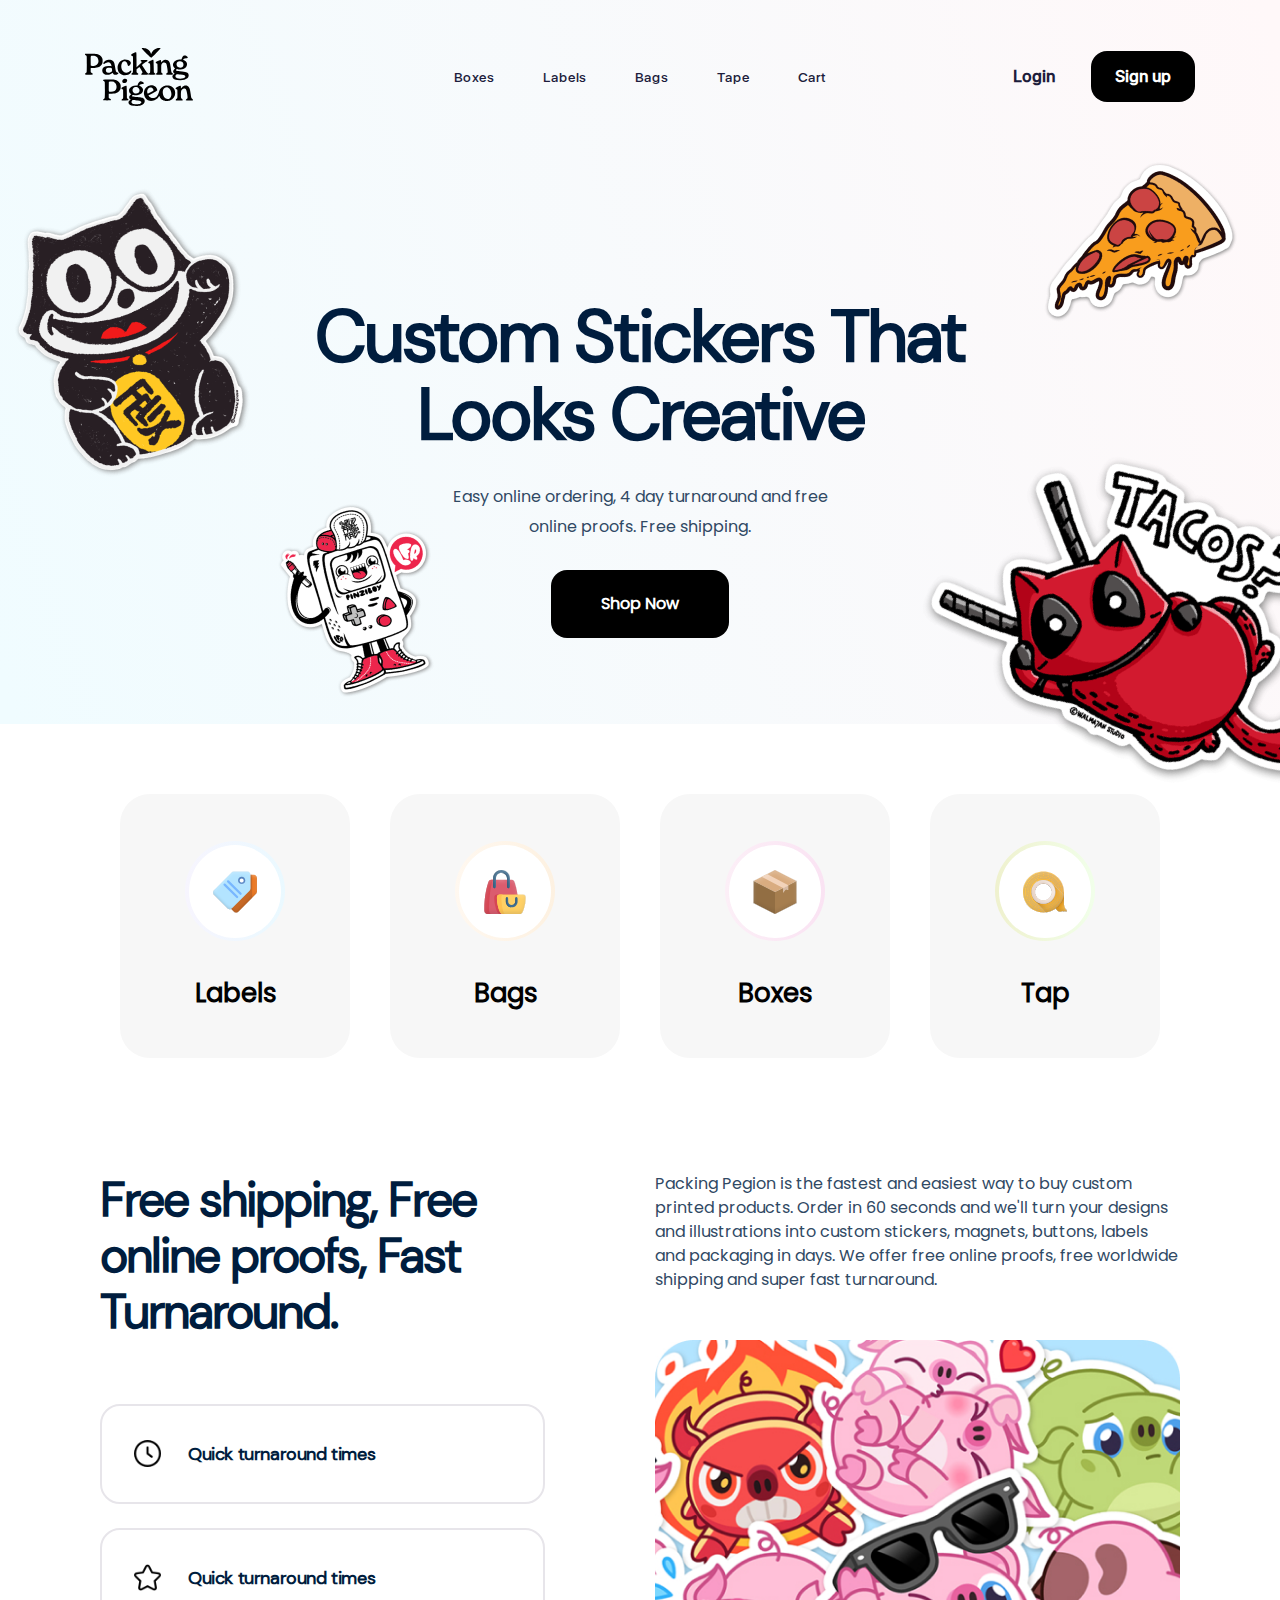
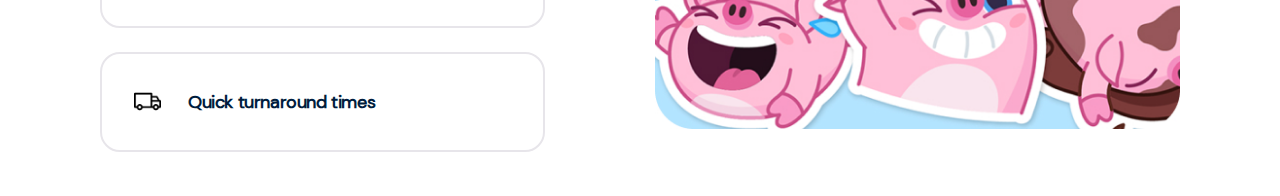
==== commit ba0ea11b: "Signed-off-by: raj-inovexia <rajkumar@innovagesoftwares.com>" ====
--- a/index.html
+++ b/index.html
@@ -8,12 +8,265 @@
     <link rel="stylesheet" href="./assets/css/packing-pigeon.min.css" />
   </head>
   <body>
-    <div id="header" class="w-100 common-header" style="z-index: 9"></div>
+    <header>
+      <div class="inner-header">
+        <div class="container-fluid h-100">
+          <nav class="navbar navbar-expand-lg bg-transparent px-0">
+            <div class="col-md-3 px-0">
+              <a class="navbar-brand sf-h text-uppercase m-0" href="index.html"
+                ><img
+                  src="./assets/img/Stacked.svg"
+                  class="logo white-logo"
+                  alt="Responsive image"
+                  width="108"
+                  height="58"
+                />
+              </a>
+            </div>
+            <button
+              class="navbar-toggler"
+              type="button"
+              data-toggle="collapse"
+              data-target="#navbarNavDropdown"
+              aria-controls="navbarNavDropdown"
+              aria-expanded="false"
+              aria-label="Toggle navigation"
+            >
+              <span class="navbar-toggler-icon"></span>
+            </button>
+            <div
+              class="collapse navbar-collapse col-md-6 px-0"
+              id="navbarNavDropdown"
+              style="flex-grow: unset"
+            >
+              <ul
+                class="navbar-nav w-100 d-block d-md-flex justify-content-center"
+              >
+                <li class="nav-item">
+                  <a class="nav-link" href="#">Boxes</a>
+                </li>
+                <li class="nav-item">
+                  <a class="nav-link" href="#">Labels</a>
+                </li>
+                <li class="nav-item">
+                  <a class="nav-link" href="#">Bags</a>
+                </li>
+                <li class="nav-item">
+                  <a class="nav-link" href="#">Tape</a>
+                </li>
+                <li class="nav-item">
+                  <a class="nav-link" href="#">Cart</a>
+                </li>
+              </ul>
+            </div>
+            <div
+              class="login-module col-md-3 px-0 text-left text-md-right d-none d-md-block"
+            >
+              <a href="#" class="login">Login</a>
+              <a href="#" class="signup">Sign up</a>
+            </div>
+          </nav>
+        </div>
+      </div>
+    </header>
     <main class="main">
+      <section class="home-banner position-relative">
+        <div class="banner-content">
+          <div class="container-fluid">
+            <div class="content-area">
+              <h1>Custom Stickers That Looks Creative</h1>
+              <p>
+                Easy online ordering, 4 day turnaround and free online proofs.
+                Free shipping.
+              </p>
+              <a href="#" class="p-btn d-inline-block">Shop Now</a>
+            </div>
+          </div>
+        </div>
+        <div class="cartoon-1 banner-cartoon d-none d-md-block">
+          <img src="./assets/img/cartoon1.png" alt="" />
+        </div>
+        <div class="cartoon-2 banner-cartoon d-none d-md-block">
+          <img src="./assets/img/cartoon2.png" alt="" />
+        </div>
+        <div class="cartoon-3 banner-cartoon d-none d-md-block">
+          <img src="./assets/img/cartoon3.png" alt="" />
+        </div>
+        <div class="cartoon-4 banner-cartoon d-none d-md-block">
+          <img src="./assets/img/cartoon4.png" alt="" />
+        </div>
+      </section>
+      <section class="tags">
+        <div class="container-fluid">
+          <div class="tags-inner">
+            <div class="row mx-0">
+              <div class="col col-12 col-sm-6 col-md-3 mb-4">
+                <a href="#">
+                  <div class="tag labels">
+                    <div class="icon">
+                      <div class="icon-box">
+                        <img
+                          src="./assets/img/tag.svg"
+                          alt="Tag"
+                          width="44"
+                          height="44"
+                        />
+                      </div>
+                    </div>
+                    <h5>Labels</h5>
+                  </div>
+                </a>
+              </div>
+              <div class="col col-12 col-sm-6 col-md-3 mb-4">
+                <a href="#">
+                  <div class="tag bags">
+                    <div class="icon">
+                      <div class="icon-box">
+                        <img
+                          src="./assets/img/shopping-bag.svg"
+                          alt="Shopping"
+                          width="44"
+                          height="44"
+                        />
+                      </div>
+                    </div>
+                    <h5>Bags</h5>
+                  </div>
+                </a>
+              </div>
+              <div class="col col-12 col-sm-6 col-md-3 mb-4">
+                <a href="#">
+                  <div class="tag boxes">
+                    <div class="icon">
+                      <div class="icon-box">
+                        <img
+                          src="./assets/img/box.svg"
+                          alt="Boxes"
+                          width="44"
+                          height="44"
+                        />
+                      </div>
+                    </div>
+                    <h5>Boxes</h5>
+                  </div>
+                </a>
+              </div>
+              <div class="col col-12 col-sm-6 col-md-3 mb-4">
+                <a href="#">
+                  <div class="tag tap">
+                    <div class="icon">
+                      <div class="icon-box">
+                        <img
+                          src="./assets/img/tape.svg"
+                          alt="Tap"
+                          width="44"
+                          height="44"
+                        />
+                      </div>
+                    </div>
+                    <h5>Tap</h5>
+                  </div>
+                </a>
+              </div>
+            </div>
+          </div>
+        </div>
+      </section>
+      <section class="shipping-feature">
+        <div class="container-fluid">
+          <div class="row mx-0">
+            <div class="col col-12 col-md-6 text-left">
+              <div class="left-part">
+                <h3>Free shipping, Free online proofs, Fast Turnaround.</h3>
+                <div class="turnround">
+                  <div class="turn timing">
+                    <span>
+                       <img
+                      src="./assets/img/clock.png"
+                      class="w-ic"
+                      alt=""
+                      width="27"
+                      height="27"
+                    />
+                    <img
+                      src="./assets/img/clock-b.png"
+                      class="b-ic"
+                      alt=""
+                      width="27"
+                      height="27"
+                    />
+                  </span>
+                    <p>Quick turnaround times</p>
+                  </div>
+                  <div class="turn rating">
+                    <span>
+                      <img
+                     src="./assets/img/star.png"
+                     class="w-ic"
+                     alt=""
+                     width="27"
+                     height="27"
+                   />
+                   <img
+                     src="./assets/img/star-b.png"
+                     class="b-ic"
+                     alt=""
+                     width="27"
+                     height="27"
+                   />
+                  </span><p>Quick turnaround times</p>
+                  </div>
+                  <div class="turn delivery">
+                    <span>
+                      <img
+                     src="./assets/img/van.png"
+                     class="w-ic"
+                     alt=""
+                     width="27"
+                     height="27"
+                   />
+                   <img
+                     src="./assets/img/van-b.png"
+                     class="b-ic"
+                     alt=""
+                     width="27"
+                     height="27"
+                   /></span><p>Quick turnaround times</p>
+                  </div>
+                </div>
+              </div>
+            </div>
+            <div class="col col-12 col-md-6 text-left text-md-right">
+              <div class="right-part text-left">
+                <p>
+                  Packing Pegion is the fastest and easiest way to buy custom
+                  printed products. Order in 60 seconds and we'll turn your
+                  designs and illustrations into custom stickers, magnets,
+                  buttons, labels and packaging in days. We offer free online
+                  proofs, free worldwide shipping and super fast turnaround.
+                </p>
+                <div class="video-frame">
+                  <img src="assets/img/video.jpg" alt="poster"/>
+                </div>
+              </div>
+            </div>
+          </div>
+        </div>
+      </section>
       
+
+  
+  
+  
     </main>
     <!-- Footer start -->
-    <div id="footer"></div>
+    <footer>
+      <div class="container-fluid">
+        <div class="footer">
+          <div class="container"></div>
+        </div>
+      </div>
+    </footer>
     <!-- Footer end -->
     <script src="./assets/js/jquery.min.js"></script>
     <script src="./assets/js/bootstrap.bundle.min.js"></script>
--- a/assets/css/packing-pigeon.min.css
+++ b/assets/css/packing-pigeon.min.css
@@ -1,2 +1,2 @@
-:root{--blue: #007bff;--indigo: #6610f2;--purple: #6f42c1;--pink: #e83e8c;--red: #dc3545;--orange: #fd7e14;--yellow: #ffc107;--green: #28a745;--teal: #20c997;--cyan: #17a2b8;--white: #fff;--gray: #6c757d;--gray-dark: #343a40;--primary: #007bff;--secondary: #6c757d;--success: #28a745;--info: #17a2b8;--warning: #ffc107;--danger: #dc3545;--light: #f8f9fa;--dark: #343a40;--breakpoint-xs: 0;--breakpoint-sm: 576px;--breakpoint-md: 768px;--breakpoint-lg: 992px;--breakpoint-xl: 1200px;--breakpoint-xxl: 1440px;--breakpoint-xxxl: 1600px;--font-family-sans-serif: -apple-system, BlinkMacSystemFont, "Segoe UI", Roboto, "Helvetica Neue", Arial, "Noto Sans", "Liberation Sans", sans-serif, "Apple Color Emoji", "Segoe UI Emoji", "Segoe UI Symbol", "Noto Color Emoji";--font-family-monospace: SFMono-Regular, Menlo, Monaco, Consolas, "Liberation Mono", "Courier New", monospace}*,*::before,*::after{box-sizing:border-box}html{font-family:sans-serif;line-height:1.15;-webkit-text-size-adjust:100%;-webkit-tap-highlight-color:rgba(0,0,0,0)}article,aside,figcaption,figure,footer,header,hgroup,main,nav,section{display:block}body{margin:0;font-family:-apple-system,BlinkMacSystemFont,"Segoe UI",Roboto,"Helvetica Neue",Arial,"Noto Sans","Liberation Sans",sans-serif,"Apple Color Emoji","Segoe UI Emoji","Segoe UI Symbol","Noto Color Emoji";font-size:1rem;font-weight:400;line-height:1.5;color:#212529;text-align:left;background-color:#fff}[tabindex="-1"]:focus:not(:focus-visible){outline:0 !important}hr{box-sizing:content-box;height:0;overflow:visible}h1,h2,h3,h4,h5,h6{margin-top:0;margin-bottom:.5rem}p{margin-top:0;margin-bottom:1rem}abbr[title],abbr[data-original-title]{text-decoration:underline;text-decoration:underline dotted;cursor:help;border-bottom:0;text-decoration-skip-ink:none}address{margin-bottom:1rem;font-style:normal;line-height:inherit}ol,ul,dl{margin-top:0;margin-bottom:1rem}ol ol,ul ul,ol ul,ul ol{margin-bottom:0}dt{font-weight:700}dd{margin-bottom:.5rem;margin-left:0}blockquote{margin:0 0 1rem}b,strong{font-weight:bolder}small{font-size:80%}sub,sup{position:relative;font-size:75%;line-height:0;vertical-align:baseline}sub{bottom:-.25em}sup{top:-.5em}a{color:#007bff;text-decoration:none;background-color:transparent}a:hover{color:#0056b3;text-decoration:underline}a:not([href]):not([class]){color:inherit;text-decoration:none}a:not([href]):not([class]):hover{color:inherit;text-decoration:none}pre,code,kbd,samp{font-family:SFMono-Regular,Menlo,Monaco,Consolas,"Liberation Mono","Courier New",monospace;font-size:1em}pre{margin-top:0;margin-bottom:1rem;overflow:auto;-ms-overflow-style:scrollbar}figure{margin:0 0 1rem}img{vertical-align:middle;border-style:none}svg{overflow:hidden;vertical-align:middle}table{border-collapse:collapse}caption{padding-top:.75rem;padding-bottom:.75rem;color:#6c757d;text-align:left;caption-side:bottom}th{text-align:inherit;text-align:-webkit-match-parent}label{display:inline-block;margin-bottom:.5rem}button{border-radius:0}button:focus:not(:focus-visible){outline:0}input,button,select,optgroup,textarea{margin:0;font-family:inherit;font-size:inherit;line-height:inherit}button,input{overflow:visible}button,select{text-transform:none}[role="button"]{cursor:pointer}select{word-wrap:normal}button,[type="button"],[type="reset"],[type="submit"]{-webkit-appearance:button}button:not(:disabled),[type="button"]:not(:disabled),[type="reset"]:not(:disabled),[type="submit"]:not(:disabled){cursor:pointer}button::-moz-focus-inner,[type="button"]::-moz-focus-inner,[type="reset"]::-moz-focus-inner,[type="submit"]::-moz-focus-inner{padding:0;border-style:none}input[type="radio"],input[type="checkbox"]{box-sizing:border-box;padding:0}textarea{overflow:auto;resize:vertical}fieldset{min-width:0;padding:0;margin:0;border:0}legend{display:block;width:100%;max-width:100%;padding:0;margin-bottom:.5rem;font-size:1.5rem;line-height:inherit;color:inherit;white-space:normal}progress{vertical-align:baseline}[type="number"]::-webkit-inner-spin-button,[type="number"]::-webkit-outer-spin-button{height:auto}[type="search"]{outline-offset:-2px;-webkit-appearance:none}[type="search"]::-webkit-search-decoration{-webkit-appearance:none}::-webkit-file-upload-button{font:inherit;-webkit-appearance:button}output{display:inline-block}summary{display:list-item;cursor:pointer}template{display:none}[hidden]{display:none !important}h1,h2,h3,h4,h5,h6,.h1,.h2,.h3,.h4,.h5,.h6{margin-bottom:.5rem;font-weight:500;line-height:1.2}h1,.h1{font-size:2.5rem}h2,.h2{font-size:2rem}h3,.h3{font-size:1.75rem}h4,.h4{font-size:1.5rem}h5,.h5{font-size:1.25rem}h6,.h6{font-size:1rem}.lead{font-size:1.25rem;font-weight:300}.display-1{font-size:6rem;font-weight:300;line-height:1.2}.display-2{font-size:5.5rem;font-weight:300;line-height:1.2}.display-3{font-size:4.5rem;font-weight:300;line-height:1.2}.display-4{font-size:3.5rem;font-weight:300;line-height:1.2}hr{margin-top:1rem;margin-bottom:1rem;border:0;border-top:1px solid rgba(0,0,0,0.1)}small,.small{font-size:80%;font-weight:400}mark,.mark{padding:.2em;background-color:#fcf8e3}.list-unstyled{padding-left:0;list-style:none}.list-inline{padding-left:0;list-style:none}.list-inline-item{display:inline-block}.list-inline-item:not(:last-child){margin-right:.5rem}.initialism{font-size:90%;text-transform:uppercase}.blockquote{margin-bottom:1rem;font-size:1.25rem}.blockquote-footer{display:block;font-size:80%;color:#6c757d}.blockquote-footer::before{content:"\2014\00A0"}.img-fluid{max-width:100%;height:auto}.img-thumbnail{padding:.25rem;background-color:#fff;border:1px solid #dee2e6;border-radius:.25rem;max-width:100%;height:auto}.figure{display:inline-block}.figure-img{margin-bottom:.5rem;line-height:1}.figure-caption{font-size:90%;color:#6c757d}code{font-size:87.5%;color:#e83e8c;word-wrap:break-word}a>code{color:inherit}kbd{padding:.2rem .4rem;font-size:87.5%;color:#fff;background-color:#212529;border-radius:.2rem}kbd kbd{padding:0;font-size:100%;font-weight:700}pre{display:block;font-size:87.5%;color:#212529}pre code{font-size:inherit;color:inherit;word-break:normal}.pre-scrollable{max-height:340px;overflow-y:scroll}.container,.container-fluid,.container-sm,.container-md,.container-lg,.container-xl{width:100%;padding-right:15px;padding-left:15px;margin-right:auto;margin-left:auto}@media (min-width: 576px){.container,.container-sm{max-width:540px}}@media (min-width: 768px){.container,.container-sm,.container-md{max-width:720px}}@media (min-width: 992px){.container,.container-sm,.container-md,.container-lg{max-width:960px}}@media (min-width: 1200px){.container,.container-sm,.container-md,.container-lg,.container-xl{max-width:1140px}}.row{display:flex;flex-wrap:wrap;margin-right:-15px;margin-left:-15px}.no-gutters{margin-right:0;margin-left:0}.no-gutters>.col,.no-gutters>[class*="col-"]{padding-right:0;padding-left:0}.col-1,.col-2,.col-3,.col-4,.col-5,.col-6,.col-7,.col-8,.col-9,.col-10,.col-11,.col-12,.col,.col-auto,.col-sm-1,.col-sm-2,.col-sm-3,.col-sm-4,.col-sm-5,.col-sm-6,.col-sm-7,.col-sm-8,.col-sm-9,.col-sm-10,.col-sm-11,.col-sm-12,.col-sm,.col-sm-auto,.col-md-1,.col-md-2,.col-md-3,.col-md-4,.col-md-5,.col-md-6,.col-md-7,.col-md-8,.col-md-9,.col-md-10,.col-md-11,.col-md-12,.col-md,.col-md-auto,.col-lg-1,.col-lg-2,.col-lg-3,.col-lg-4,.col-lg-5,.col-lg-6,.col-lg-7,.col-lg-8,.col-lg-9,.col-lg-10,.col-lg-11,.col-lg-12,.col-lg,.col-lg-auto,.col-xl-1,.col-xl-2,.col-xl-3,.col-xl-4,.col-xl-5,.col-xl-6,.col-xl-7,.col-xl-8,.col-xl-9,.col-xl-10,.col-xl-11,.col-xl-12,.col-xl,.col-xl-auto,.col-xxl-1,.col-xxl-2,.col-xxl-3,.col-xxl-4,.col-xxl-5,.col-xxl-6,.col-xxl-7,.col-xxl-8,.col-xxl-9,.col-xxl-10,.col-xxl-11,.col-xxl-12,.col-xxl,.col-xxl-auto,.col-xxxl-1,.col-xxxl-2,.col-xxxl-3,.col-xxxl-4,.col-xxxl-5,.col-xxxl-6,.col-xxxl-7,.col-xxxl-8,.col-xxxl-9,.col-xxxl-10,.col-xxxl-11,.col-xxxl-12,.col-xxxl,.col-xxxl-auto{position:relative;width:100%;padding-right:15px;padding-left:15px}.col{flex-basis:0;flex-grow:1;max-width:100%}.row-cols-1>*{flex:0 0 100%;max-width:100%}.row-cols-2>*{flex:0 0 50%;max-width:50%}.row-cols-3>*{flex:0 0 33.33333%;max-width:33.33333%}.row-cols-4>*{flex:0 0 25%;max-width:25%}.row-cols-5>*{flex:0 0 20%;max-width:20%}.row-cols-6>*{flex:0 0 16.66667%;max-width:16.66667%}.col-auto{flex:0 0 auto;width:auto;max-width:100%}.col-1{flex:0 0 8.33333%;max-width:8.33333%}.col-2{flex:0 0 16.66667%;max-width:16.66667%}.col-3{flex:0 0 25%;max-width:25%}.col-4{flex:0 0 33.33333%;max-width:33.33333%}.col-5{flex:0 0 41.66667%;max-width:41.66667%}.col-6{flex:0 0 50%;max-width:50%}.col-7{flex:0 0 58.33333%;max-width:58.33333%}.col-8{flex:0 0 66.66667%;max-width:66.66667%}.col-9{flex:0 0 75%;max-width:75%}.col-10{flex:0 0 83.33333%;max-width:83.33333%}.col-11{flex:0 0 91.66667%;max-width:91.66667%}.col-12{flex:0 0 100%;max-width:100%}.order-first{order:-1}.order-last{order:13}.order-0{order:0}.order-1{order:1}.order-2{order:2}.order-3{order:3}.order-4{order:4}.order-5{order:5}.order-6{order:6}.order-7{order:7}.order-8{order:8}.order-9{order:9}.order-10{order:10}.order-11{order:11}.order-12{order:12}.offset-1{margin-left:8.33333%}.offset-2{margin-left:16.66667%}.offset-3{margin-left:25%}.offset-4{margin-left:33.33333%}.offset-5{margin-left:41.66667%}.offset-6{margin-left:50%}.offset-7{margin-left:58.33333%}.offset-8{margin-left:66.66667%}.offset-9{margin-left:75%}.offset-10{margin-left:83.33333%}.offset-11{margin-left:91.66667%}@media (min-width: 576px){.col-sm{flex-basis:0;flex-grow:1;max-width:100%}.row-cols-sm-1>*{flex:0 0 100%;max-width:100%}.row-cols-sm-2>*{flex:0 0 50%;max-width:50%}.row-cols-sm-3>*{flex:0 0 33.33333%;max-width:33.33333%}.row-cols-sm-4>*{flex:0 0 25%;max-width:25%}.row-cols-sm-5>*{flex:0 0 20%;max-width:20%}.row-cols-sm-6>*{flex:0 0 16.66667%;max-width:16.66667%}.col-sm-auto{flex:0 0 auto;width:auto;max-width:100%}.col-sm-1{flex:0 0 8.33333%;max-width:8.33333%}.col-sm-2{flex:0 0 16.66667%;max-width:16.66667%}.col-sm-3{flex:0 0 25%;max-width:25%}.col-sm-4{flex:0 0 33.33333%;max-width:33.33333%}.col-sm-5{flex:0 0 41.66667%;max-width:41.66667%}.col-sm-6{flex:0 0 50%;max-width:50%}.col-sm-7{flex:0 0 58.33333%;max-width:58.33333%}.col-sm-8{flex:0 0 66.66667%;max-width:66.66667%}.col-sm-9{flex:0 0 75%;max-width:75%}.col-sm-10{flex:0 0 83.33333%;max-width:83.33333%}.col-sm-11{flex:0 0 91.66667%;max-width:91.66667%}.col-sm-12{flex:0 0 100%;max-width:100%}.order-sm-first{order:-1}.order-sm-last{order:13}.order-sm-0{order:0}.order-sm-1{order:1}.order-sm-2{order:2}.order-sm-3{order:3}.order-sm-4{order:4}.order-sm-5{order:5}.order-sm-6{order:6}.order-sm-7{order:7}.order-sm-8{order:8}.order-sm-9{order:9}.order-sm-10{order:10}.order-sm-11{order:11}.order-sm-12{order:12}.offset-sm-0{margin-left:0}.offset-sm-1{margin-left:8.33333%}.offset-sm-2{margin-left:16.66667%}.offset-sm-3{margin-left:25%}.offset-sm-4{margin-left:33.33333%}.offset-sm-5{margin-left:41.66667%}.offset-sm-6{margin-left:50%}.offset-sm-7{margin-left:58.33333%}.offset-sm-8{margin-left:66.66667%}.offset-sm-9{margin-left:75%}.offset-sm-10{margin-left:83.33333%}.offset-sm-11{margin-left:91.66667%}}@media (min-width: 768px){.col-md{flex-basis:0;flex-grow:1;max-width:100%}.row-cols-md-1>*{flex:0 0 100%;max-width:100%}.row-cols-md-2>*{flex:0 0 50%;max-width:50%}.row-cols-md-3>*{flex:0 0 33.33333%;max-width:33.33333%}.row-cols-md-4>*{flex:0 0 25%;max-width:25%}.row-cols-md-5>*{flex:0 0 20%;max-width:20%}.row-cols-md-6>*{flex:0 0 16.66667%;max-width:16.66667%}.col-md-auto{flex:0 0 auto;width:auto;max-width:100%}.col-md-1{flex:0 0 8.33333%;max-width:8.33333%}.col-md-2{flex:0 0 16.66667%;max-width:16.66667%}.col-md-3{flex:0 0 25%;max-width:25%}.col-md-4{flex:0 0 33.33333%;max-width:33.33333%}.col-md-5{flex:0 0 41.66667%;max-width:41.66667%}.col-md-6{flex:0 0 50%;max-width:50%}.col-md-7{flex:0 0 58.33333%;max-width:58.33333%}.col-md-8{flex:0 0 66.66667%;max-width:66.66667%}.col-md-9{flex:0 0 75%;max-width:75%}.col-md-10{flex:0 0 83.33333%;max-width:83.33333%}.col-md-11{flex:0 0 91.66667%;max-width:91.66667%}.col-md-12{flex:0 0 100%;max-width:100%}.order-md-first{order:-1}.order-md-last{order:13}.order-md-0{order:0}.order-md-1{order:1}.order-md-2{order:2}.order-md-3{order:3}.order-md-4{order:4}.order-md-5{order:5}.order-md-6{order:6}.order-md-7{order:7}.order-md-8{order:8}.order-md-9{order:9}.order-md-10{order:10}.order-md-11{order:11}.order-md-12{order:12}.offset-md-0{margin-left:0}.offset-md-1{margin-left:8.33333%}.offset-md-2{margin-left:16.66667%}.offset-md-3{margin-left:25%}.offset-md-4{margin-left:33.33333%}.offset-md-5{margin-left:41.66667%}.offset-md-6{margin-left:50%}.offset-md-7{margin-left:58.33333%}.offset-md-8{margin-left:66.66667%}.offset-md-9{margin-left:75%}.offset-md-10{margin-left:83.33333%}.offset-md-11{margin-left:91.66667%}}@media (min-width: 992px){.col-lg{flex-basis:0;flex-grow:1;max-width:100%}.row-cols-lg-1>*{flex:0 0 100%;max-width:100%}.row-cols-lg-2>*{flex:0 0 50%;max-width:50%}.row-cols-lg-3>*{flex:0 0 33.33333%;max-width:33.33333%}.row-cols-lg-4>*{flex:0 0 25%;max-width:25%}.row-cols-lg-5>*{flex:0 0 20%;max-width:20%}.row-cols-lg-6>*{flex:0 0 16.66667%;max-width:16.66667%}.col-lg-auto{flex:0 0 auto;width:auto;max-width:100%}.col-lg-1{flex:0 0 8.33333%;max-width:8.33333%}.col-lg-2{flex:0 0 16.66667%;max-width:16.66667%}.col-lg-3{flex:0 0 25%;max-width:25%}.col-lg-4{flex:0 0 33.33333%;max-width:33.33333%}.col-lg-5{flex:0 0 41.66667%;max-width:41.66667%}.col-lg-6{flex:0 0 50%;max-width:50%}.col-lg-7{flex:0 0 58.33333%;max-width:58.33333%}.col-lg-8{flex:0 0 66.66667%;max-width:66.66667%}.col-lg-9{flex:0 0 75%;max-width:75%}.col-lg-10{flex:0 0 83.33333%;max-width:83.33333%}.col-lg-11{flex:0 0 91.66667%;max-width:91.66667%}.col-lg-12{flex:0 0 100%;max-width:100%}.order-lg-first{order:-1}.order-lg-last{order:13}.order-lg-0{order:0}.order-lg-1{order:1}.order-lg-2{order:2}.order-lg-3{order:3}.order-lg-4{order:4}.order-lg-5{order:5}.order-lg-6{order:6}.order-lg-7{order:7}.order-lg-8{order:8}.order-lg-9{order:9}.order-lg-10{order:10}.order-lg-11{order:11}.order-lg-12{order:12}.offset-lg-0{margin-left:0}.offset-lg-1{margin-left:8.33333%}.offset-lg-2{margin-left:16.66667%}.offset-lg-3{margin-left:25%}.offset-lg-4{margin-left:33.33333%}.offset-lg-5{margin-left:41.66667%}.offset-lg-6{margin-left:50%}.offset-lg-7{margin-left:58.33333%}.offset-lg-8{margin-left:66.66667%}.offset-lg-9{margin-left:75%}.offset-lg-10{margin-left:83.33333%}.offset-lg-11{margin-left:91.66667%}}@media (min-width: 1200px){.col-xl{flex-basis:0;flex-grow:1;max-width:100%}.row-cols-xl-1>*{flex:0 0 100%;max-width:100%}.row-cols-xl-2>*{flex:0 0 50%;max-width:50%}.row-cols-xl-3>*{flex:0 0 33.33333%;max-width:33.33333%}.row-cols-xl-4>*{flex:0 0 25%;max-width:25%}.row-cols-xl-5>*{flex:0 0 20%;max-width:20%}.row-cols-xl-6>*{flex:0 0 16.66667%;max-width:16.66667%}.col-xl-auto{flex:0 0 auto;width:auto;max-width:100%}.col-xl-1{flex:0 0 8.33333%;max-width:8.33333%}.col-xl-2{flex:0 0 16.66667%;max-width:16.66667%}.col-xl-3{flex:0 0 25%;max-width:25%}.col-xl-4{flex:0 0 33.33333%;max-width:33.33333%}.col-xl-5{flex:0 0 41.66667%;max-width:41.66667%}.col-xl-6{flex:0 0 50%;max-width:50%}.col-xl-7{flex:0 0 58.33333%;max-width:58.33333%}.col-xl-8{flex:0 0 66.66667%;max-width:66.66667%}.col-xl-9{flex:0 0 75%;max-width:75%}.col-xl-10{flex:0 0 83.33333%;max-width:83.33333%}.col-xl-11{flex:0 0 91.66667%;max-width:91.66667%}.col-xl-12{flex:0 0 100%;max-width:100%}.order-xl-first{order:-1}.order-xl-last{order:13}.order-xl-0{order:0}.order-xl-1{order:1}.order-xl-2{order:2}.order-xl-3{order:3}.order-xl-4{order:4}.order-xl-5{order:5}.order-xl-6{order:6}.order-xl-7{order:7}.order-xl-8{order:8}.order-xl-9{order:9}.order-xl-10{order:10}.order-xl-11{order:11}.order-xl-12{order:12}.offset-xl-0{margin-left:0}.offset-xl-1{margin-left:8.33333%}.offset-xl-2{margin-left:16.66667%}.offset-xl-3{margin-left:25%}.offset-xl-4{margin-left:33.33333%}.offset-xl-5{margin-left:41.66667%}.offset-xl-6{margin-left:50%}.offset-xl-7{margin-left:58.33333%}.offset-xl-8{margin-left:66.66667%}.offset-xl-9{margin-left:75%}.offset-xl-10{margin-left:83.33333%}.offset-xl-11{margin-left:91.66667%}}@media (min-width: 1440px){.col-xxl{flex-basis:0;flex-grow:1;max-width:100%}.row-cols-xxl-1>*{flex:0 0 100%;max-width:100%}.row-cols-xxl-2>*{flex:0 0 50%;max-width:50%}.row-cols-xxl-3>*{flex:0 0 33.33333%;max-width:33.33333%}.row-cols-xxl-4>*{flex:0 0 25%;max-width:25%}.row-cols-xxl-5>*{flex:0 0 20%;max-width:20%}.row-cols-xxl-6>*{flex:0 0 16.66667%;max-width:16.66667%}.col-xxl-auto{flex:0 0 auto;width:auto;max-width:100%}.col-xxl-1{flex:0 0 8.33333%;max-width:8.33333%}.col-xxl-2{flex:0 0 16.66667%;max-width:16.66667%}.col-xxl-3{flex:0 0 25%;max-width:25%}.col-xxl-4{flex:0 0 33.33333%;max-width:33.33333%}.col-xxl-5{flex:0 0 41.66667%;max-width:41.66667%}.col-xxl-6{flex:0 0 50%;max-width:50%}.col-xxl-7{flex:0 0 58.33333%;max-width:58.33333%}.col-xxl-8{flex:0 0 66.66667%;max-width:66.66667%}.col-xxl-9{flex:0 0 75%;max-width:75%}.col-xxl-10{flex:0 0 83.33333%;max-width:83.33333%}.col-xxl-11{flex:0 0 91.66667%;max-width:91.66667%}.col-xxl-12{flex:0 0 100%;max-width:100%}.order-xxl-first{order:-1}.order-xxl-last{order:13}.order-xxl-0{order:0}.order-xxl-1{order:1}.order-xxl-2{order:2}.order-xxl-3{order:3}.order-xxl-4{order:4}.order-xxl-5{order:5}.order-xxl-6{order:6}.order-xxl-7{order:7}.order-xxl-8{order:8}.order-xxl-9{order:9}.order-xxl-10{order:10}.order-xxl-11{order:11}.order-xxl-12{order:12}.offset-xxl-0{margin-left:0}.offset-xxl-1{margin-left:8.33333%}.offset-xxl-2{margin-left:16.66667%}.offset-xxl-3{margin-left:25%}.offset-xxl-4{margin-left:33.33333%}.offset-xxl-5{margin-left:41.66667%}.offset-xxl-6{margin-left:50%}.offset-xxl-7{margin-left:58.33333%}.offset-xxl-8{margin-left:66.66667%}.offset-xxl-9{margin-left:75%}.offset-xxl-10{margin-left:83.33333%}.offset-xxl-11{margin-left:91.66667%}}@media (min-width: 1600px){.col-xxxl{flex-basis:0;flex-grow:1;max-width:100%}.row-cols-xxxl-1>*{flex:0 0 100%;max-width:100%}.row-cols-xxxl-2>*{flex:0 0 50%;max-width:50%}.row-cols-xxxl-3>*{flex:0 0 33.33333%;max-width:33.33333%}.row-cols-xxxl-4>*{flex:0 0 25%;max-width:25%}.row-cols-xxxl-5>*{flex:0 0 20%;max-width:20%}.row-cols-xxxl-6>*{flex:0 0 16.66667%;max-width:16.66667%}.col-xxxl-auto{flex:0 0 auto;width:auto;max-width:100%}.col-xxxl-1{flex:0 0 8.33333%;max-width:8.33333%}.col-xxxl-2{flex:0 0 16.66667%;max-width:16.66667%}.col-xxxl-3{flex:0 0 25%;max-width:25%}.col-xxxl-4{flex:0 0 33.33333%;max-width:33.33333%}.col-xxxl-5{flex:0 0 41.66667%;max-width:41.66667%}.col-xxxl-6{flex:0 0 50%;max-width:50%}.col-xxxl-7{flex:0 0 58.33333%;max-width:58.33333%}.col-xxxl-8{flex:0 0 66.66667%;max-width:66.66667%}.col-xxxl-9{flex:0 0 75%;max-width:75%}.col-xxxl-10{flex:0 0 83.33333%;max-width:83.33333%}.col-xxxl-11{flex:0 0 91.66667%;max-width:91.66667%}.col-xxxl-12{flex:0 0 100%;max-width:100%}.order-xxxl-first{order:-1}.order-xxxl-last{order:13}.order-xxxl-0{order:0}.order-xxxl-1{order:1}.order-xxxl-2{order:2}.order-xxxl-3{order:3}.order-xxxl-4{order:4}.order-xxxl-5{order:5}.order-xxxl-6{order:6}.order-xxxl-7{order:7}.order-xxxl-8{order:8}.order-xxxl-9{order:9}.order-xxxl-10{order:10}.order-xxxl-11{order:11}.order-xxxl-12{order:12}.offset-xxxl-0{margin-left:0}.offset-xxxl-1{margin-left:8.33333%}.offset-xxxl-2{margin-left:16.66667%}.offset-xxxl-3{margin-left:25%}.offset-xxxl-4{margin-left:33.33333%}.offset-xxxl-5{margin-left:41.66667%}.offset-xxxl-6{margin-left:50%}.offset-xxxl-7{margin-left:58.33333%}.offset-xxxl-8{margin-left:66.66667%}.offset-xxxl-9{margin-left:75%}.offset-xxxl-10{margin-left:83.33333%}.offset-xxxl-11{margin-left:91.66667%}}.table{width:100%;margin-bottom:1rem;color:#212529}.table th,.table td{padding:.75rem;vertical-align:top;border-top:1px solid #dee2e6}.table thead th{vertical-align:bottom;border-bottom:2px solid #dee2e6}.table tbody+tbody{border-top:2px solid #dee2e6}.table-sm th,.table-sm td{padding:.3rem}.table-bordered{border:1px solid #dee2e6}.table-bordered th,.table-bordered td{border:1px solid #dee2e6}.table-bordered thead th,.table-bordered thead td{border-bottom-width:2px}.table-borderless th,.table-borderless td,.table-borderless thead th,.table-borderless tbody+tbody{border:0}.table-striped tbody tr:nth-of-type(odd){background-color:rgba(0,0,0,0.05)}.table-hover tbody tr:hover{color:#212529;background-color:rgba(0,0,0,0.075)}.table-primary,.table-primary>th,.table-primary>td{background-color:#b8daff}.table-primary th,.table-primary td,.table-primary thead th,.table-primary tbody+tbody{border-color:#7abaff}.table-hover .table-primary:hover{background-color:#9fcdff}.table-hover .table-primary:hover>td,.table-hover .table-primary:hover>th{background-color:#9fcdff}.table-secondary,.table-secondary>th,.table-secondary>td{background-color:#d6d8db}.table-secondary th,.table-secondary td,.table-secondary thead th,.table-secondary tbody+tbody{border-color:#b3b7bb}.table-hover .table-secondary:hover{background-color:#c8cbcf}.table-hover .table-secondary:hover>td,.table-hover .table-secondary:hover>th{background-color:#c8cbcf}.table-success,.table-success>th,.table-success>td{background-color:#c3e6cb}.table-success th,.table-success td,.table-success thead th,.table-success tbody+tbody{border-color:#8fd19e}.table-hover .table-success:hover{background-color:#b1dfbb}.table-hover .table-success:hover>td,.table-hover .table-success:hover>th{background-color:#b1dfbb}.table-info,.table-info>th,.table-info>td{background-color:#bee5eb}.table-info th,.table-info td,.table-info thead th,.table-info tbody+tbody{border-color:#86cfda}.table-hover .table-info:hover{background-color:#abdde5}.table-hover .table-info:hover>td,.table-hover .table-info:hover>th{background-color:#abdde5}.table-warning,.table-warning>th,.table-warning>td{background-color:#ffeeba}.table-warning th,.table-warning td,.table-warning thead th,.table-warning tbody+tbody{border-color:#ffdf7e}.table-hover .table-warning:hover{background-color:#ffe8a1}.table-hover .table-warning:hover>td,.table-hover .table-warning:hover>th{background-color:#ffe8a1}.table-danger,.table-danger>th,.table-danger>td{background-color:#f5c6cb}.table-danger th,.table-danger td,.table-danger thead th,.table-danger tbody+tbody{border-color:#ed969e}.table-hover .table-danger:hover{background-color:#f1b0b7}.table-hover .table-danger:hover>td,.table-hover .table-danger:hover>th{background-color:#f1b0b7}.table-light,.table-light>th,.table-light>td{background-color:#fdfdfe}.table-light th,.table-light td,.table-light thead th,.table-light tbody+tbody{border-color:#fbfcfc}.table-hover .table-light:hover{background-color:#ececf6}.table-hover .table-light:hover>td,.table-hover .table-light:hover>th{background-color:#ececf6}.table-dark,.table-dark>th,.table-dark>td{background-color:#c6c8ca}.table-dark th,.table-dark td,.table-dark thead th,.table-dark tbody+tbody{border-color:#95999c}.table-hover .table-dark:hover{background-color:#b9bbbe}.table-hover .table-dark:hover>td,.table-hover .table-dark:hover>th{background-color:#b9bbbe}.table-active,.table-active>th,.table-active>td{background-color:rgba(0,0,0,0.075)}.table-hover .table-active:hover{background-color:rgba(0,0,0,0.075)}.table-hover .table-active:hover>td,.table-hover .table-active:hover>th{background-color:rgba(0,0,0,0.075)}.table .thead-dark th{color:#fff;background-color:#343a40;border-color:#454d55}.table .thead-light th{color:#495057;background-color:#e9ecef;border-color:#dee2e6}.table-dark{color:#fff;background-color:#343a40}.table-dark th,.table-dark td,.table-dark thead th{border-color:#454d55}.table-dark.table-bordered{border:0}.table-dark.table-striped tbody tr:nth-of-type(odd){background-color:rgba(255,255,255,0.05)}.table-dark.table-hover tbody tr:hover{color:#fff;background-color:rgba(255,255,255,0.075)}@media (max-width: 575.98px){.table-responsive-sm{display:block;width:100%;overflow-x:auto;-webkit-overflow-scrolling:touch}.table-responsive-sm>.table-bordered{border:0}}@media (max-width: 767.98px){.table-responsive-md{display:block;width:100%;overflow-x:auto;-webkit-overflow-scrolling:touch}.table-responsive-md>.table-bordered{border:0}}@media (max-width: 991.98px){.table-responsive-lg{display:block;width:100%;overflow-x:auto;-webkit-overflow-scrolling:touch}.table-responsive-lg>.table-bordered{border:0}}@media (max-width: 1199.98px){.table-responsive-xl{display:block;width:100%;overflow-x:auto;-webkit-overflow-scrolling:touch}.table-responsive-xl>.table-bordered{border:0}}@media (max-width: 1439.98px){.table-responsive-xxl{display:block;width:100%;overflow-x:auto;-webkit-overflow-scrolling:touch}.table-responsive-xxl>.table-bordered{border:0}}@media (max-width: 1599.98px){.table-responsive-xxxl{display:block;width:100%;overflow-x:auto;-webkit-overflow-scrolling:touch}.table-responsive-xxxl>.table-bordered{border:0}}.table-responsive{display:block;width:100%;overflow-x:auto;-webkit-overflow-scrolling:touch}.table-responsive>.table-bordered{border:0}.form-control{display:block;width:100%;height:calc(1.5em + .75rem + 2px);padding:.375rem .75rem;font-size:1rem;font-weight:400;line-height:1.5;color:#495057;background-color:#fff;background-clip:padding-box;border:1px solid #ced4da;border-radius:.25rem;transition:border-color 0.15s ease-in-out,box-shadow 0.15s ease-in-out}@media (prefers-reduced-motion: reduce){.form-control{transition:none}}.form-control::-ms-expand{background-color:transparent;border:0}.form-control:-moz-focusring{color:transparent;text-shadow:0 0 0 #495057}.form-control:focus{color:#495057;background-color:#fff;border-color:#80bdff;outline:0;box-shadow:0 0 0 .2rem rgba(0,123,255,0.25)}.form-control::placeholder{color:#6c757d;opacity:1}.form-control:disabled,.form-control[readonly]{background-color:#e9ecef;opacity:1}input[type="date"].form-control,input[type="time"].form-control,input[type="datetime-local"].form-control,input[type="month"].form-control{appearance:none}select.form-control:focus::-ms-value{color:#495057;background-color:#fff}.form-control-file,.form-control-range{display:block;width:100%}.col-form-label{padding-top:calc(.375rem + 1px);padding-bottom:calc(.375rem + 1px);margin-bottom:0;font-size:inherit;line-height:1.5}.col-form-label-lg{padding-top:calc(.5rem + 1px);padding-bottom:calc(.5rem + 1px);font-size:1.25rem;line-height:1.5}.col-form-label-sm{padding-top:calc(.25rem + 1px);padding-bottom:calc(.25rem + 1px);font-size:.875rem;line-height:1.5}.form-control-plaintext{display:block;width:100%;padding:.375rem 0;margin-bottom:0;font-size:1rem;line-height:1.5;color:#212529;background-color:transparent;border:solid transparent;border-width:1px 0}.form-control-plaintext.form-control-sm,.form-control-plaintext.form-control-lg{padding-right:0;padding-left:0}.form-control-sm{height:calc(1.5em + .5rem + 2px);padding:.25rem .5rem;font-size:.875rem;line-height:1.5;border-radius:.2rem}.form-control-lg{height:calc(1.5em + 1rem + 2px);padding:.5rem 1rem;font-size:1.25rem;line-height:1.5;border-radius:.3rem}select.form-control[size],select.form-control[multiple]{height:auto}textarea.form-control{height:auto}.form-group{margin-bottom:1rem}.form-text{display:block;margin-top:.25rem}.form-row{display:flex;flex-wrap:wrap;margin-right:-5px;margin-left:-5px}.form-row>.col,.form-row>[class*="col-"]{padding-right:5px;padding-left:5px}.form-check{position:relative;display:block;padding-left:1.25rem}.form-check-input{position:absolute;margin-top:.3rem;margin-left:-1.25rem}.form-check-input[disabled] ~ .form-check-label,.form-check-input:disabled ~ .form-check-label{color:#6c757d}.form-check-label{margin-bottom:0}.form-check-inline{display:inline-flex;align-items:center;padding-left:0;margin-right:.75rem}.form-check-inline .form-check-input{position:static;margin-top:0;margin-right:.3125rem;margin-left:0}.valid-feedback{display:none;width:100%;margin-top:.25rem;font-size:80%;color:#28a745}.valid-tooltip{position:absolute;top:100%;left:0;z-index:5;display:none;max-width:100%;padding:.25rem .5rem;margin-top:.1rem;font-size:.875rem;line-height:1.5;color:#fff;background-color:rgba(40,167,69,0.9);border-radius:.25rem}.form-row>.col>.valid-tooltip,.form-row>[class*="col-"]>.valid-tooltip{left:5px}.was-validated :valid ~ .valid-feedback,.was-validated :valid ~ .valid-tooltip,.is-valid ~ .valid-feedback,.is-valid ~ .valid-tooltip{display:block}.was-validated .form-control:valid,.form-control.is-valid{border-color:#28a745;padding-right:calc(1.5em + .75rem);background-image:url("data:image/svg+xml,%3csvg xmlns='http://www.w3.org/2000/svg' width='8' height='8' viewBox='0 0 8 8'%3e%3cpath fill='%2328a745' d='M2.3 6.73L.6 4.53c-.4-1.04.46-1.4 1.1-.8l1.1 1.4 3.4-3.8c.6-.63 1.6-.27 1.2.7l-4 4.6c-.43.5-.8.4-1.1.1z'/%3e%3c/svg%3e");background-repeat:no-repeat;background-position:right calc(.375em + .1875rem) center;background-size:calc(.75em + .375rem) calc(.75em + .375rem)}.was-validated .form-control:valid:focus,.form-control.is-valid:focus{border-color:#28a745;box-shadow:0 0 0 .2rem rgba(40,167,69,0.25)}.was-validated textarea.form-control:valid,textarea.form-control.is-valid{padding-right:calc(1.5em + .75rem);background-position:top calc(.375em + .1875rem) right calc(.375em + .1875rem)}.was-validated .custom-select:valid,.custom-select.is-valid{border-color:#28a745;padding-right:calc(.75em + 2.3125rem);background:url("data:image/svg+xml,%3csvg xmlns='http://www.w3.org/2000/svg' width='4' height='5' viewBox='0 0 4 5'%3e%3cpath fill='%23343a40' d='M2 0L0 2h4zm0 5L0 3h4z'/%3e%3c/svg%3e") right .75rem center/8px 10px no-repeat,#fff url("data:image/svg+xml,%3csvg xmlns='http://www.w3.org/2000/svg' width='8' height='8' viewBox='0 0 8 8'%3e%3cpath fill='%2328a745' d='M2.3 6.73L.6 4.53c-.4-1.04.46-1.4 1.1-.8l1.1 1.4 3.4-3.8c.6-.63 1.6-.27 1.2.7l-4 4.6c-.43.5-.8.4-1.1.1z'/%3e%3c/svg%3e") center right 1.75rem/calc(.75em + .375rem) calc(.75em + .375rem) no-repeat}.was-validated .custom-select:valid:focus,.custom-select.is-valid:focus{border-color:#28a745;box-shadow:0 0 0 .2rem rgba(40,167,69,0.25)}.was-validated .form-check-input:valid ~ .form-check-label,.form-check-input.is-valid ~ .form-check-label{color:#28a745}.was-validated .form-check-input:valid ~ .valid-feedback,.was-validated .form-check-input:valid ~ .valid-tooltip,.form-check-input.is-valid ~ .valid-feedback,.form-check-input.is-valid ~ .valid-tooltip{display:block}.was-validated .custom-control-input:valid ~ .custom-control-label,.custom-control-input.is-valid ~ .custom-control-label{color:#28a745}.was-validated .custom-control-input:valid ~ .custom-control-label::before,.custom-control-input.is-valid ~ .custom-control-label::before{border-color:#28a745}.was-validated .custom-control-input:valid:checked ~ .custom-control-label::before,.custom-control-input.is-valid:checked ~ .custom-control-label::before{border-color:#34ce57;background-color:#34ce57}.was-validated .custom-control-input:valid:focus ~ .custom-control-label::before,.custom-control-input.is-valid:focus ~ .custom-control-label::before{box-shadow:0 0 0 .2rem rgba(40,167,69,0.25)}.was-validated .custom-control-input:valid:focus:not(:checked) ~ .custom-control-label::before,.custom-control-input.is-valid:focus:not(:checked) ~ .custom-control-label::before{border-color:#28a745}.was-validated .custom-file-input:valid ~ .custom-file-label,.custom-file-input.is-valid ~ .custom-file-label{border-color:#28a745}.was-validated .custom-file-input:valid:focus ~ .custom-file-label,.custom-file-input.is-valid:focus ~ .custom-file-label{border-color:#28a745;box-shadow:0 0 0 .2rem rgba(40,167,69,0.25)}.invalid-feedback{display:none;width:100%;margin-top:.25rem;font-size:80%;color:#dc3545}.invalid-tooltip{position:absolute;top:100%;left:0;z-index:5;display:none;max-width:100%;padding:.25rem .5rem;margin-top:.1rem;font-size:.875rem;line-height:1.5;color:#fff;background-color:rgba(220,53,69,0.9);border-radius:.25rem}.form-row>.col>.invalid-tooltip,.form-row>[class*="col-"]>.invalid-tooltip{left:5px}.was-validated :invalid ~ .invalid-feedback,.was-validated :invalid ~ .invalid-tooltip,.is-invalid ~ .invalid-feedback,.is-invalid ~ .invalid-tooltip{display:block}.was-validated .form-control:invalid,.form-control.is-invalid{border-color:#dc3545;padding-right:calc(1.5em + .75rem);background-image:url("data:image/svg+xml,%3csvg xmlns='http://www.w3.org/2000/svg' width='12' height='12' fill='none' stroke='%23dc3545' viewBox='0 0 12 12'%3e%3ccircle cx='6' cy='6' r='4.5'/%3e%3cpath stroke-linejoin='round' d='M5.8 3.6h.4L6 6.5z'/%3e%3ccircle cx='6' cy='8.2' r='.6' fill='%23dc3545' stroke='none'/%3e%3c/svg%3e");background-repeat:no-repeat;background-position:right calc(.375em + .1875rem) center;background-size:calc(.75em + .375rem) calc(.75em + .375rem)}.was-validated .form-control:invalid:focus,.form-control.is-invalid:focus{border-color:#dc3545;box-shadow:0 0 0 .2rem rgba(220,53,69,0.25)}.was-validated textarea.form-control:invalid,textarea.form-control.is-invalid{padding-right:calc(1.5em + .75rem);background-position:top calc(.375em + .1875rem) right calc(.375em + .1875rem)}.was-validated .custom-select:invalid,.custom-select.is-invalid{border-color:#dc3545;padding-right:calc(.75em + 2.3125rem);background:url("data:image/svg+xml,%3csvg xmlns='http://www.w3.org/2000/svg' width='4' height='5' viewBox='0 0 4 5'%3e%3cpath fill='%23343a40' d='M2 0L0 2h4zm0 5L0 3h4z'/%3e%3c/svg%3e") right .75rem center/8px 10px no-repeat,#fff url("data:image/svg+xml,%3csvg xmlns='http://www.w3.org/2000/svg' width='12' height='12' fill='none' stroke='%23dc3545' viewBox='0 0 12 12'%3e%3ccircle cx='6' cy='6' r='4.5'/%3e%3cpath stroke-linejoin='round' d='M5.8 3.6h.4L6 6.5z'/%3e%3ccircle cx='6' cy='8.2' r='.6' fill='%23dc3545' stroke='none'/%3e%3c/svg%3e") center right 1.75rem/calc(.75em + .375rem) calc(.75em + .375rem) no-repeat}.was-validated .custom-select:invalid:focus,.custom-select.is-invalid:focus{border-color:#dc3545;box-shadow:0 0 0 .2rem rgba(220,53,69,0.25)}.was-validated .form-check-input:invalid ~ .form-check-label,.form-check-input.is-invalid ~ .form-check-label{color:#dc3545}.was-validated .form-check-input:invalid ~ .invalid-feedback,.was-validated .form-check-input:invalid ~ .invalid-tooltip,.form-check-input.is-invalid ~ .invalid-feedback,.form-check-input.is-invalid ~ .invalid-tooltip{display:block}.was-validated .custom-control-input:invalid ~ .custom-control-label,.custom-control-input.is-invalid ~ .custom-control-label{color:#dc3545}.was-validated .custom-control-input:invalid ~ .custom-control-label::before,.custom-control-input.is-invalid ~ .custom-control-label::before{border-color:#dc3545}.was-validated .custom-control-input:invalid:checked ~ .custom-control-label::before,.custom-control-input.is-invalid:checked ~ .custom-control-label::before{border-color:#e4606d;background-color:#e4606d}.was-validated .custom-control-input:invalid:focus ~ .custom-control-label::before,.custom-control-input.is-invalid:focus ~ .custom-control-label::before{box-shadow:0 0 0 .2rem rgba(220,53,69,0.25)}.was-validated .custom-control-input:invalid:focus:not(:checked) ~ .custom-control-label::before,.custom-control-input.is-invalid:focus:not(:checked) ~ .custom-control-label::before{border-color:#dc3545}.was-validated .custom-file-input:invalid ~ .custom-file-label,.custom-file-input.is-invalid ~ .custom-file-label{border-color:#dc3545}.was-validated .custom-file-input:invalid:focus ~ .custom-file-label,.custom-file-input.is-invalid:focus ~ .custom-file-label{border-color:#dc3545;box-shadow:0 0 0 .2rem rgba(220,53,69,0.25)}.form-inline{display:flex;flex-flow:row wrap;align-items:center}.form-inline .form-check{width:100%}@media (min-width: 576px){.form-inline label{display:flex;align-items:center;justify-content:center;margin-bottom:0}.form-inline .form-group{display:flex;flex:0 0 auto;flex-flow:row wrap;align-items:center;margin-bottom:0}.form-inline .form-control{display:inline-block;width:auto;vertical-align:middle}.form-inline .form-control-plaintext{display:inline-block}.form-inline .input-group,.form-inline .custom-select{width:auto}.form-inline .form-check{display:flex;align-items:center;justify-content:center;width:auto;padding-left:0}.form-inline .form-check-input{position:relative;flex-shrink:0;margin-top:0;margin-right:.25rem;margin-left:0}.form-inline .custom-control{align-items:center;justify-content:center}.form-inline .custom-control-label{margin-bottom:0}}.btn{display:inline-block;font-weight:400;color:#212529;text-align:center;vertical-align:middle;user-select:none;background-color:transparent;border:1px solid transparent;padding:.375rem .75rem;font-size:1rem;line-height:1.5;border-radius:.25rem;transition:color 0.15s ease-in-out,background-color 0.15s ease-in-out,border-color 0.15s ease-in-out,box-shadow 0.15s ease-in-out}@media (prefers-reduced-motion: reduce){.btn{transition:none}}.btn:hover{color:#212529;text-decoration:none}.btn:focus,.btn.focus{outline:0;box-shadow:0 0 0 .2rem rgba(0,123,255,0.25)}.btn.disabled,.btn:disabled{opacity:.65}.btn:not(:disabled):not(.disabled){cursor:pointer}a.btn.disabled,fieldset:disabled a.btn{pointer-events:none}.btn-primary{color:#fff;background-color:#007bff;border-color:#007bff}.btn-primary:hover{color:#fff;background-color:#0069d9;border-color:#0062cc}.btn-primary:focus,.btn-primary.focus{color:#fff;background-color:#0069d9;border-color:#0062cc;box-shadow:0 0 0 .2rem rgba(38,143,255,0.5)}.btn-primary.disabled,.btn-primary:disabled{color:#fff;background-color:#007bff;border-color:#007bff}.btn-primary:not(:disabled):not(.disabled):active,.btn-primary:not(:disabled):not(.disabled).active,.show>.btn-primary.dropdown-toggle{color:#fff;background-color:#0062cc;border-color:#005cbf}.btn-primary:not(:disabled):not(.disabled):active:focus,.btn-primary:not(:disabled):not(.disabled).active:focus,.show>.btn-primary.dropdown-toggle:focus{box-shadow:0 0 0 .2rem rgba(38,143,255,0.5)}.btn-secondary{color:#fff;background-color:#6c757d;border-color:#6c757d}.btn-secondary:hover{color:#fff;background-color:#5a6268;border-color:#545b62}.btn-secondary:focus,.btn-secondary.focus{color:#fff;background-color:#5a6268;border-color:#545b62;box-shadow:0 0 0 .2rem rgba(130,138,145,0.5)}.btn-secondary.disabled,.btn-secondary:disabled{color:#fff;background-color:#6c757d;border-color:#6c757d}.btn-secondary:not(:disabled):not(.disabled):active,.btn-secondary:not(:disabled):not(.disabled).active,.show>.btn-secondary.dropdown-toggle{color:#fff;background-color:#545b62;border-color:#4e555b}.btn-secondary:not(:disabled):not(.disabled):active:focus,.btn-secondary:not(:disabled):not(.disabled).active:focus,.show>.btn-secondary.dropdown-toggle:focus{box-shadow:0 0 0 .2rem rgba(130,138,145,0.5)}.btn-success{color:#fff;background-color:#28a745;border-color:#28a745}.btn-success:hover{color:#fff;background-color:#218838;border-color:#1e7e34}.btn-success:focus,.btn-success.focus{color:#fff;background-color:#218838;border-color:#1e7e34;box-shadow:0 0 0 .2rem rgba(72,180,97,0.5)}.btn-success.disabled,.btn-success:disabled{color:#fff;background-color:#28a745;border-color:#28a745}.btn-success:not(:disabled):not(.disabled):active,.btn-success:not(:disabled):not(.disabled).active,.show>.btn-success.dropdown-toggle{color:#fff;background-color:#1e7e34;border-color:#1c7430}.btn-success:not(:disabled):not(.disabled):active:focus,.btn-success:not(:disabled):not(.disabled).active:focus,.show>.btn-success.dropdown-toggle:focus{box-shadow:0 0 0 .2rem rgba(72,180,97,0.5)}.btn-info{color:#fff;background-color:#17a2b8;border-color:#17a2b8}.btn-info:hover{color:#fff;background-color:#138496;border-color:#117a8b}.btn-info:focus,.btn-info.focus{color:#fff;background-color:#138496;border-color:#117a8b;box-shadow:0 0 0 .2rem rgba(58,176,195,0.5)}.btn-info.disabled,.btn-info:disabled{color:#fff;background-color:#17a2b8;border-color:#17a2b8}.btn-info:not(:disabled):not(.disabled):active,.btn-info:not(:disabled):not(.disabled).active,.show>.btn-info.dropdown-toggle{color:#fff;background-color:#117a8b;border-color:#10707f}.btn-info:not(:disabled):not(.disabled):active:focus,.btn-info:not(:disabled):not(.disabled).active:focus,.show>.btn-info.dropdown-toggle:focus{box-shadow:0 0 0 .2rem rgba(58,176,195,0.5)}.btn-warning{color:#212529;background-color:#ffc107;border-color:#ffc107}.btn-warning:hover{color:#212529;background-color:#e0a800;border-color:#d39e00}.btn-warning:focus,.btn-warning.focus{color:#212529;background-color:#e0a800;border-color:#d39e00;box-shadow:0 0 0 .2rem rgba(222,170,12,0.5)}.btn-warning.disabled,.btn-warning:disabled{color:#212529;background-color:#ffc107;border-color:#ffc107}.btn-warning:not(:disabled):not(.disabled):active,.btn-warning:not(:disabled):not(.disabled).active,.show>.btn-warning.dropdown-toggle{color:#212529;background-color:#d39e00;border-color:#c69500}.btn-warning:not(:disabled):not(.disabled):active:focus,.btn-warning:not(:disabled):not(.disabled).active:focus,.show>.btn-warning.dropdown-toggle:focus{box-shadow:0 0 0 .2rem rgba(222,170,12,0.5)}.btn-danger{color:#fff;background-color:#dc3545;border-color:#dc3545}.btn-danger:hover{color:#fff;background-color:#c82333;border-color:#bd2130}.btn-danger:focus,.btn-danger.focus{color:#fff;background-color:#c82333;border-color:#bd2130;box-shadow:0 0 0 .2rem rgba(225,83,97,0.5)}.btn-danger.disabled,.btn-danger:disabled{color:#fff;background-color:#dc3545;border-color:#dc3545}.btn-danger:not(:disabled):not(.disabled):active,.btn-danger:not(:disabled):not(.disabled).active,.show>.btn-danger.dropdown-toggle{color:#fff;background-color:#bd2130;border-color:#b21f2d}.btn-danger:not(:disabled):not(.disabled):active:focus,.btn-danger:not(:disabled):not(.disabled).active:focus,.show>.btn-danger.dropdown-toggle:focus{box-shadow:0 0 0 .2rem rgba(225,83,97,0.5)}.btn-light{color:#212529;background-color:#f8f9fa;border-color:#f8f9fa}.btn-light:hover{color:#212529;background-color:#e2e6ea;border-color:#dae0e5}.btn-light:focus,.btn-light.focus{color:#212529;background-color:#e2e6ea;border-color:#dae0e5;box-shadow:0 0 0 .2rem rgba(216,217,219,0.5)}.btn-light.disabled,.btn-light:disabled{color:#212529;background-color:#f8f9fa;border-color:#f8f9fa}.btn-light:not(:disabled):not(.disabled):active,.btn-light:not(:disabled):not(.disabled).active,.show>.btn-light.dropdown-toggle{color:#212529;background-color:#dae0e5;border-color:#d3d9df}.btn-light:not(:disabled):not(.disabled):active:focus,.btn-light:not(:disabled):not(.disabled).active:focus,.show>.btn-light.dropdown-toggle:focus{box-shadow:0 0 0 .2rem rgba(216,217,219,0.5)}.btn-dark{color:#fff;background-color:#343a40;border-color:#343a40}.btn-dark:hover{color:#fff;background-color:#23272b;border-color:#1d2124}.btn-dark:focus,.btn-dark.focus{color:#fff;background-color:#23272b;border-color:#1d2124;box-shadow:0 0 0 .2rem rgba(82,88,93,0.5)}.btn-dark.disabled,.btn-dark:disabled{color:#fff;background-color:#343a40;border-color:#343a40}.btn-dark:not(:disabled):not(.disabled):active,.btn-dark:not(:disabled):not(.disabled).active,.show>.btn-dark.dropdown-toggle{color:#fff;background-color:#1d2124;border-color:#171a1d}.btn-dark:not(:disabled):not(.disabled):active:focus,.btn-dark:not(:disabled):not(.disabled).active:focus,.show>.btn-dark.dropdown-toggle:focus{box-shadow:0 0 0 .2rem rgba(82,88,93,0.5)}.btn-outline-primary{color:#007bff;border-color:#007bff}.btn-outline-primary:hover{color:#fff;background-color:#007bff;border-color:#007bff}.btn-outline-primary:focus,.btn-outline-primary.focus{box-shadow:0 0 0 .2rem rgba(0,123,255,0.5)}.btn-outline-primary.disabled,.btn-outline-primary:disabled{color:#007bff;background-color:transparent}.btn-outline-primary:not(:disabled):not(.disabled):active,.btn-outline-primary:not(:disabled):not(.disabled).active,.show>.btn-outline-primary.dropdown-toggle{color:#fff;background-color:#007bff;border-color:#007bff}.btn-outline-primary:not(:disabled):not(.disabled):active:focus,.btn-outline-primary:not(:disabled):not(.disabled).active:focus,.show>.btn-outline-primary.dropdown-toggle:focus{box-shadow:0 0 0 .2rem rgba(0,123,255,0.5)}.btn-outline-secondary{color:#6c757d;border-color:#6c757d}.btn-outline-secondary:hover{color:#fff;background-color:#6c757d;border-color:#6c757d}.btn-outline-secondary:focus,.btn-outline-secondary.focus{box-shadow:0 0 0 .2rem rgba(108,117,125,0.5)}.btn-outline-secondary.disabled,.btn-outline-secondary:disabled{color:#6c757d;background-color:transparent}.btn-outline-secondary:not(:disabled):not(.disabled):active,.btn-outline-secondary:not(:disabled):not(.disabled).active,.show>.btn-outline-secondary.dropdown-toggle{color:#fff;background-color:#6c757d;border-color:#6c757d}.btn-outline-secondary:not(:disabled):not(.disabled):active:focus,.btn-outline-secondary:not(:disabled):not(.disabled).active:focus,.show>.btn-outline-secondary.dropdown-toggle:focus{box-shadow:0 0 0 .2rem rgba(108,117,125,0.5)}.btn-outline-success{color:#28a745;border-color:#28a745}.btn-outline-success:hover{color:#fff;background-color:#28a745;border-color:#28a745}.btn-outline-success:focus,.btn-outline-success.focus{box-shadow:0 0 0 .2rem rgba(40,167,69,0.5)}.btn-outline-success.disabled,.btn-outline-success:disabled{color:#28a745;background-color:transparent}.btn-outline-success:not(:disabled):not(.disabled):active,.btn-outline-success:not(:disabled):not(.disabled).active,.show>.btn-outline-success.dropdown-toggle{color:#fff;background-color:#28a745;border-color:#28a745}.btn-outline-success:not(:disabled):not(.disabled):active:focus,.btn-outline-success:not(:disabled):not(.disabled).active:focus,.show>.btn-outline-success.dropdown-toggle:focus{box-shadow:0 0 0 .2rem rgba(40,167,69,0.5)}.btn-outline-info{color:#17a2b8;border-color:#17a2b8}.btn-outline-info:hover{color:#fff;background-color:#17a2b8;border-color:#17a2b8}.btn-outline-info:focus,.btn-outline-info.focus{box-shadow:0 0 0 .2rem rgba(23,162,184,0.5)}.btn-outline-info.disabled,.btn-outline-info:disabled{color:#17a2b8;background-color:transparent}.btn-outline-info:not(:disabled):not(.disabled):active,.btn-outline-info:not(:disabled):not(.disabled).active,.show>.btn-outline-info.dropdown-toggle{color:#fff;background-color:#17a2b8;border-color:#17a2b8}.btn-outline-info:not(:disabled):not(.disabled):active:focus,.btn-outline-info:not(:disabled):not(.disabled).active:focus,.show>.btn-outline-info.dropdown-toggle:focus{box-shadow:0 0 0 .2rem rgba(23,162,184,0.5)}.btn-outline-warning{color:#ffc107;border-color:#ffc107}.btn-outline-warning:hover{color:#212529;background-color:#ffc107;border-color:#ffc107}.btn-outline-warning:focus,.btn-outline-warning.focus{box-shadow:0 0 0 .2rem rgba(255,193,7,0.5)}.btn-outline-warning.disabled,.btn-outline-warning:disabled{color:#ffc107;background-color:transparent}.btn-outline-warning:not(:disabled):not(.disabled):active,.btn-outline-warning:not(:disabled):not(.disabled).active,.show>.btn-outline-warning.dropdown-toggle{color:#212529;background-color:#ffc107;border-color:#ffc107}.btn-outline-warning:not(:disabled):not(.disabled):active:focus,.btn-outline-warning:not(:disabled):not(.disabled).active:focus,.show>.btn-outline-warning.dropdown-toggle:focus{box-shadow:0 0 0 .2rem rgba(255,193,7,0.5)}.btn-outline-danger{color:#dc3545;border-color:#dc3545}.btn-outline-danger:hover{color:#fff;background-color:#dc3545;border-color:#dc3545}.btn-outline-danger:focus,.btn-outline-danger.focus{box-shadow:0 0 0 .2rem rgba(220,53,69,0.5)}.btn-outline-danger.disabled,.btn-outline-danger:disabled{color:#dc3545;background-color:transparent}.btn-outline-danger:not(:disabled):not(.disabled):active,.btn-outline-danger:not(:disabled):not(.disabled).active,.show>.btn-outline-danger.dropdown-toggle{color:#fff;background-color:#dc3545;border-color:#dc3545}.btn-outline-danger:not(:disabled):not(.disabled):active:focus,.btn-outline-danger:not(:disabled):not(.disabled).active:focus,.show>.btn-outline-danger.dropdown-toggle:focus{box-shadow:0 0 0 .2rem rgba(220,53,69,0.5)}.btn-outline-light{color:#f8f9fa;border-color:#f8f9fa}.btn-outline-light:hover{color:#212529;background-color:#f8f9fa;border-color:#f8f9fa}.btn-outline-light:focus,.btn-outline-light.focus{box-shadow:0 0 0 .2rem rgba(248,249,250,0.5)}.btn-outline-light.disabled,.btn-outline-light:disabled{color:#f8f9fa;background-color:transparent}.btn-outline-light:not(:disabled):not(.disabled):active,.btn-outline-light:not(:disabled):not(.disabled).active,.show>.btn-outline-light.dropdown-toggle{color:#212529;background-color:#f8f9fa;border-color:#f8f9fa}.btn-outline-light:not(:disabled):not(.disabled):active:focus,.btn-outline-light:not(:disabled):not(.disabled).active:focus,.show>.btn-outline-light.dropdown-toggle:focus{box-shadow:0 0 0 .2rem rgba(248,249,250,0.5)}.btn-outline-dark{color:#343a40;border-color:#343a40}.btn-outline-dark:hover{color:#fff;background-color:#343a40;border-color:#343a40}.btn-outline-dark:focus,.btn-outline-dark.focus{box-shadow:0 0 0 .2rem rgba(52,58,64,0.5)}.btn-outline-dark.disabled,.btn-outline-dark:disabled{color:#343a40;background-color:transparent}.btn-outline-dark:not(:disabled):not(.disabled):active,.btn-outline-dark:not(:disabled):not(.disabled).active,.show>.btn-outline-dark.dropdown-toggle{color:#fff;background-color:#343a40;border-color:#343a40}.btn-outline-dark:not(:disabled):not(.disabled):active:focus,.btn-outline-dark:not(:disabled):not(.disabled).active:focus,.show>.btn-outline-dark.dropdown-toggle:focus{box-shadow:0 0 0 .2rem rgba(52,58,64,0.5)}.btn-link{font-weight:400;color:#007bff;text-decoration:none}.btn-link:hover{color:#0056b3;text-decoration:underline}.btn-link:focus,.btn-link.focus{text-decoration:underline}.btn-link:disabled,.btn-link.disabled{color:#6c757d;pointer-events:none}.btn-lg,.btn-group-lg>.btn{padding:.5rem 1rem;font-size:1.25rem;line-height:1.5;border-radius:.3rem}.btn-sm,.btn-group-sm>.btn{padding:.25rem .5rem;font-size:.875rem;line-height:1.5;border-radius:.2rem}.btn-block{display:block;width:100%}.btn-block+.btn-block{margin-top:.5rem}input[type="submit"].btn-block,input[type="reset"].btn-block,input[type="button"].btn-block{width:100%}.fade{transition:opacity 0.15s linear}@media (prefers-reduced-motion: reduce){.fade{transition:none}}.fade:not(.show){opacity:0}.collapse:not(.show){display:none}.collapsing{position:relative;height:0;overflow:hidden;transition:height 0.35s ease}@media (prefers-reduced-motion: reduce){.collapsing{transition:none}}.dropup,.dropright,.dropdown,.dropleft{position:relative}.dropdown-toggle{white-space:nowrap}.dropdown-toggle::after{display:inline-block;margin-left:.255em;vertical-align:.255em;content:"";border-top:.3em solid;border-right:.3em solid transparent;border-bottom:0;border-left:.3em solid transparent}.dropdown-toggle:empty::after{margin-left:0}.dropdown-menu{position:absolute;top:100%;left:0;z-index:1000;display:none;float:left;min-width:10rem;padding:.5rem 0;margin:.125rem 0 0;font-size:1rem;color:#212529;text-align:left;list-style:none;background-color:#fff;background-clip:padding-box;border:1px solid rgba(0,0,0,0.15);border-radius:.25rem}.dropdown-menu-left{right:auto;left:0}.dropdown-menu-right{right:0;left:auto}@media (min-width: 576px){.dropdown-menu-sm-left{right:auto;left:0}.dropdown-menu-sm-right{right:0;left:auto}}@media (min-width: 768px){.dropdown-menu-md-left{right:auto;left:0}.dropdown-menu-md-right{right:0;left:auto}}@media (min-width: 992px){.dropdown-menu-lg-left{right:auto;left:0}.dropdown-menu-lg-right{right:0;left:auto}}@media (min-width: 1200px){.dropdown-menu-xl-left{right:auto;left:0}.dropdown-menu-xl-right{right:0;left:auto}}@media (min-width: 1440px){.dropdown-menu-xxl-left{right:auto;left:0}.dropdown-menu-xxl-right{right:0;left:auto}}@media (min-width: 1600px){.dropdown-menu-xxxl-left{right:auto;left:0}.dropdown-menu-xxxl-right{right:0;left:auto}}.dropup .dropdown-menu{top:auto;bottom:100%;margin-top:0;margin-bottom:.125rem}.dropup .dropdown-toggle::after{display:inline-block;margin-left:.255em;vertical-align:.255em;content:"";border-top:0;border-right:.3em solid transparent;border-bottom:.3em solid;border-left:.3em solid transparent}.dropup .dropdown-toggle:empty::after{margin-left:0}.dropright .dropdown-menu{top:0;right:auto;left:100%;margin-top:0;margin-left:.125rem}.dropright .dropdown-toggle::after{display:inline-block;margin-left:.255em;vertical-align:.255em;content:"";border-top:.3em solid transparent;border-right:0;border-bottom:.3em solid transparent;border-left:.3em solid}.dropright .dropdown-toggle:empty::after{margin-left:0}.dropright .dropdown-toggle::after{vertical-align:0}.dropleft .dropdown-menu{top:0;right:100%;left:auto;margin-top:0;margin-right:.125rem}.dropleft .dropdown-toggle::after{display:inline-block;margin-left:.255em;vertical-align:.255em;content:""}.dropleft .dropdown-toggle::after{display:none}.dropleft .dropdown-toggle::before{display:inline-block;margin-right:.255em;vertical-align:.255em;content:"";border-top:.3em solid transparent;border-right:.3em solid;border-bottom:.3em solid transparent}.dropleft .dropdown-toggle:empty::after{margin-left:0}.dropleft .dropdown-toggle::before{vertical-align:0}.dropdown-menu[x-placement^="top"],.dropdown-menu[x-placement^="right"],.dropdown-menu[x-placement^="bottom"],.dropdown-menu[x-placement^="left"]{right:auto;bottom:auto}.dropdown-divider{height:0;margin:.5rem 0;overflow:hidden;border-top:1px solid #e9ecef}.dropdown-item{display:block;width:100%;padding:.25rem 1.5rem;clear:both;font-weight:400;color:#212529;text-align:inherit;white-space:nowrap;background-color:transparent;border:0}.dropdown-item:hover,.dropdown-item:focus{color:#16181b;text-decoration:none;background-color:#e9ecef}.dropdown-item.active,.dropdown-item:active{color:#fff;text-decoration:none;background-color:#007bff}.dropdown-item.disabled,.dropdown-item:disabled{color:#adb5bd;pointer-events:none;background-color:transparent}.dropdown-menu.show{display:block}.dropdown-header{display:block;padding:.5rem 1.5rem;margin-bottom:0;font-size:.875rem;color:#6c757d;white-space:nowrap}.dropdown-item-text{display:block;padding:.25rem 1.5rem;color:#212529}.btn-group,.btn-group-vertical{position:relative;display:inline-flex;vertical-align:middle}.btn-group>.btn,.btn-group-vertical>.btn{position:relative;flex:1 1 auto}.btn-group>.btn:hover,.btn-group-vertical>.btn:hover{z-index:1}.btn-group>.btn:focus,.btn-group>.btn:active,.btn-group>.btn.active,.btn-group-vertical>.btn:focus,.btn-group-vertical>.btn:active,.btn-group-vertical>.btn.active{z-index:1}.btn-toolbar{display:flex;flex-wrap:wrap;justify-content:flex-start}.btn-toolbar .input-group{width:auto}.btn-group>.btn:not(:first-child),.btn-group>.btn-group:not(:first-child){margin-left:-1px}.btn-group>.btn:not(:last-child):not(.dropdown-toggle),.btn-group>.btn-group:not(:last-child)>.btn{border-top-right-radius:0;border-bottom-right-radius:0}.btn-group>.btn:not(:first-child),.btn-group>.btn-group:not(:first-child)>.btn{border-top-left-radius:0;border-bottom-left-radius:0}.dropdown-toggle-split{padding-right:.5625rem;padding-left:.5625rem}.dropdown-toggle-split::after,.dropup .dropdown-toggle-split::after,.dropright .dropdown-toggle-split::after{margin-left:0}.dropleft .dropdown-toggle-split::before{margin-right:0}.btn-sm+.dropdown-toggle-split,.btn-group-sm>.btn+.dropdown-toggle-split{padding-right:.375rem;padding-left:.375rem}.btn-lg+.dropdown-toggle-split,.btn-group-lg>.btn+.dropdown-toggle-split{padding-right:.75rem;padding-left:.75rem}.btn-group-vertical{flex-direction:column;align-items:flex-start;justify-content:center}.btn-group-vertical>.btn,.btn-group-vertical>.btn-group{width:100%}.btn-group-vertical>.btn:not(:first-child),.btn-group-vertical>.btn-group:not(:first-child){margin-top:-1px}.btn-group-vertical>.btn:not(:last-child):not(.dropdown-toggle),.btn-group-vertical>.btn-group:not(:last-child)>.btn{border-bottom-right-radius:0;border-bottom-left-radius:0}.btn-group-vertical>.btn:not(:first-child),.btn-group-vertical>.btn-group:not(:first-child)>.btn{border-top-left-radius:0;border-top-right-radius:0}.btn-group-toggle>.btn,.btn-group-toggle>.btn-group>.btn{margin-bottom:0}.btn-group-toggle>.btn input[type="radio"],.btn-group-toggle>.btn input[type="checkbox"],.btn-group-toggle>.btn-group>.btn input[type="radio"],.btn-group-toggle>.btn-group>.btn input[type="checkbox"]{position:absolute;clip:rect(0, 0, 0, 0);pointer-events:none}.input-group{position:relative;display:flex;flex-wrap:wrap;align-items:stretch;width:100%}.input-group>.form-control,.input-group>.form-control-plaintext,.input-group>.custom-select,.input-group>.custom-file{position:relative;flex:1 1 auto;width:1%;min-width:0;margin-bottom:0}.input-group>.form-control+.form-control,.input-group>.form-control+.custom-select,.input-group>.form-control+.custom-file,.input-group>.form-control-plaintext+.form-control,.input-group>.form-control-plaintext+.custom-select,.input-group>.form-control-plaintext+.custom-file,.input-group>.custom-select+.form-control,.input-group>.custom-select+.custom-select,.input-group>.custom-select+.custom-file,.input-group>.custom-file+.form-control,.input-group>.custom-file+.custom-select,.input-group>.custom-file+.custom-file{margin-left:-1px}.input-group>.form-control:focus,.input-group>.custom-select:focus,.input-group>.custom-file .custom-file-input:focus ~ .custom-file-label{z-index:3}.input-group>.custom-file .custom-file-input:focus{z-index:4}.input-group>.form-control:not(:first-child),.input-group>.custom-select:not(:first-child){border-top-left-radius:0;border-bottom-left-radius:0}.input-group>.custom-file{display:flex;align-items:center}.input-group>.custom-file:not(:last-child) .custom-file-label,.input-group>.custom-file:not(:first-child) .custom-file-label{border-top-left-radius:0;border-bottom-left-radius:0}.input-group:not(.has-validation)>.form-control:not(:last-child),.input-group:not(.has-validation)>.custom-select:not(:last-child),.input-group:not(.has-validation)>.custom-file:not(:last-child) .custom-file-label::after{border-top-right-radius:0;border-bottom-right-radius:0}.input-group.has-validation>.form-control:nth-last-child(n+3),.input-group.has-validation>.custom-select:nth-last-child(n+3),.input-group.has-validation>.custom-file:nth-last-child(n+3) .custom-file-label::after{border-top-right-radius:0;border-bottom-right-radius:0}.input-group-prepend,.input-group-append{display:flex}.input-group-prepend .btn,.input-group-append .btn{position:relative;z-index:2}.input-group-prepend .btn:focus,.input-group-append .btn:focus{z-index:3}.input-group-prepend .btn+.btn,.input-group-prepend .btn+.input-group-text,.input-group-prepend .input-group-text+.input-group-text,.input-group-prepend .input-group-text+.btn,.input-group-append .btn+.btn,.input-group-append .btn+.input-group-text,.input-group-append .input-group-text+.input-group-text,.input-group-append .input-group-text+.btn{margin-left:-1px}.input-group-prepend{margin-right:-1px}.input-group-append{margin-left:-1px}.input-group-text{display:flex;align-items:center;padding:.375rem .75rem;margin-bottom:0;font-size:1rem;font-weight:400;line-height:1.5;color:#495057;text-align:center;white-space:nowrap;background-color:#e9ecef;border:1px solid #ced4da;border-radius:.25rem}.input-group-text input[type="radio"],.input-group-text input[type="checkbox"]{margin-top:0}.input-group-lg>.form-control:not(textarea),.input-group-lg>.custom-select{height:calc(1.5em + 1rem + 2px)}.input-group-lg>.form-control,.input-group-lg>.custom-select,.input-group-lg>.input-group-prepend>.input-group-text,.input-group-lg>.input-group-append>.input-group-text,.input-group-lg>.input-group-prepend>.btn,.input-group-lg>.input-group-append>.btn{padding:.5rem 1rem;font-size:1.25rem;line-height:1.5;border-radius:.3rem}.input-group-sm>.form-control:not(textarea),.input-group-sm>.custom-select{height:calc(1.5em + .5rem + 2px)}.input-group-sm>.form-control,.input-group-sm>.custom-select,.input-group-sm>.input-group-prepend>.input-group-text,.input-group-sm>.input-group-append>.input-group-text,.input-group-sm>.input-group-prepend>.btn,.input-group-sm>.input-group-append>.btn{padding:.25rem .5rem;font-size:.875rem;line-height:1.5;border-radius:.2rem}.input-group-lg>.custom-select,.input-group-sm>.custom-select{padding-right:1.75rem}.input-group>.input-group-prepend>.btn,.input-group>.input-group-prepend>.input-group-text,.input-group:not(.has-validation)>.input-group-append:not(:last-child)>.btn,.input-group:not(.has-validation)>.input-group-append:not(:last-child)>.input-group-text,.input-group.has-validation>.input-group-append:nth-last-child(n+3)>.btn,.input-group.has-validation>.input-group-append:nth-last-child(n+3)>.input-group-text,.input-group>.input-group-append:last-child>.btn:not(:last-child):not(.dropdown-toggle),.input-group>.input-group-append:last-child>.input-group-text:not(:last-child){border-top-right-radius:0;border-bottom-right-radius:0}.input-group>.input-group-append>.btn,.input-group>.input-group-append>.input-group-text,.input-group>.input-group-prepend:not(:first-child)>.btn,.input-group>.input-group-prepend:not(:first-child)>.input-group-text,.input-group>.input-group-prepend:first-child>.btn:not(:first-child),.input-group>.input-group-prepend:first-child>.input-group-text:not(:first-child){border-top-left-radius:0;border-bottom-left-radius:0}.custom-control{position:relative;z-index:1;display:block;min-height:1.5rem;padding-left:1.5rem;color-adjust:exact}.custom-control-inline{display:inline-flex;margin-right:1rem}.custom-control-input{position:absolute;left:0;z-index:-1;width:1rem;height:1.25rem;opacity:0}.custom-control-input:checked ~ .custom-control-label::before{color:#fff;border-color:#007bff;background-color:#007bff}.custom-control-input:focus ~ .custom-control-label::before{box-shadow:0 0 0 .2rem rgba(0,123,255,0.25)}.custom-control-input:focus:not(:checked) ~ .custom-control-label::before{border-color:#80bdff}.custom-control-input:not(:disabled):active ~ .custom-control-label::before{color:#fff;background-color:#b3d7ff;border-color:#b3d7ff}.custom-control-input[disabled] ~ .custom-control-label,.custom-control-input:disabled ~ .custom-control-label{color:#6c757d}.custom-control-input[disabled] ~ .custom-control-label::before,.custom-control-input:disabled ~ .custom-control-label::before{background-color:#e9ecef}.custom-control-label{position:relative;margin-bottom:0;vertical-align:top}.custom-control-label::before{position:absolute;top:.25rem;left:-1.5rem;display:block;width:1rem;height:1rem;pointer-events:none;content:"";background-color:#fff;border:#adb5bd solid 1px}.custom-control-label::after{position:absolute;top:.25rem;left:-1.5rem;display:block;width:1rem;height:1rem;content:"";background:50% / 50% 50% no-repeat}.custom-checkbox .custom-control-label::before{border-radius:.25rem}.custom-checkbox .custom-control-input:checked ~ .custom-control-label::after{background-image:url("data:image/svg+xml,%3csvg xmlns='http://www.w3.org/2000/svg' width='8' height='8' viewBox='0 0 8 8'%3e%3cpath fill='%23fff' d='M6.564.75l-3.59 3.612-1.538-1.55L0 4.26l2.974 2.99L8 2.193z'/%3e%3c/svg%3e")}.custom-checkbox .custom-control-input:indeterminate ~ .custom-control-label::before{border-color:#007bff;background-color:#007bff}.custom-checkbox .custom-control-input:indeterminate ~ .custom-control-label::after{background-image:url("data:image/svg+xml,%3csvg xmlns='http://www.w3.org/2000/svg' width='4' height='4' viewBox='0 0 4 4'%3e%3cpath stroke='%23fff' d='M0 2h4'/%3e%3c/svg%3e")}.custom-checkbox .custom-control-input:disabled:checked ~ .custom-control-label::before{background-color:rgba(0,123,255,0.5)}.custom-checkbox .custom-control-input:disabled:indeterminate ~ .custom-control-label::before{background-color:rgba(0,123,255,0.5)}.custom-radio .custom-control-label::before{border-radius:50%}.custom-radio .custom-control-input:checked ~ .custom-control-label::after{background-image:url("data:image/svg+xml,%3csvg xmlns='http://www.w3.org/2000/svg' width='12' height='12' viewBox='-4 -4 8 8'%3e%3ccircle r='3' fill='%23fff'/%3e%3c/svg%3e")}.custom-radio .custom-control-input:disabled:checked ~ .custom-control-label::before{background-color:rgba(0,123,255,0.5)}.custom-switch{padding-left:2.25rem}.custom-switch .custom-control-label::before{left:-2.25rem;width:1.75rem;pointer-events:all;border-radius:.5rem}.custom-switch .custom-control-label::after{top:calc(.25rem + 2px);left:calc(-2.25rem + 2px);width:calc(1rem - 4px);height:calc(1rem - 4px);background-color:#adb5bd;border-radius:.5rem;transition:transform 0.15s ease-in-out,background-color 0.15s ease-in-out,border-color 0.15s ease-in-out,box-shadow 0.15s ease-in-out}@media (prefers-reduced-motion: reduce){.custom-switch .custom-control-label::after{transition:none}}.custom-switch .custom-control-input:checked ~ .custom-control-label::after{background-color:#fff;transform:translateX(.75rem)}.custom-switch .custom-control-input:disabled:checked ~ .custom-control-label::before{background-color:rgba(0,123,255,0.5)}.custom-select{display:inline-block;width:100%;height:calc(1.5em + .75rem + 2px);padding:.375rem 1.75rem .375rem .75rem;font-size:1rem;font-weight:400;line-height:1.5;color:#495057;vertical-align:middle;background:#fff url("data:image/svg+xml,%3csvg xmlns='http://www.w3.org/2000/svg' width='4' height='5' viewBox='0 0 4 5'%3e%3cpath fill='%23343a40' d='M2 0L0 2h4zm0 5L0 3h4z'/%3e%3c/svg%3e") right .75rem center/8px 10px no-repeat;border:1px solid #ced4da;border-radius:.25rem;appearance:none}.custom-select:focus{border-color:#80bdff;outline:0;box-shadow:0 0 0 .2rem rgba(0,123,255,0.25)}.custom-select:focus::-ms-value{color:#495057;background-color:#fff}.custom-select[multiple],.custom-select[size]:not([size="1"]){height:auto;padding-right:.75rem;background-image:none}.custom-select:disabled{color:#6c757d;background-color:#e9ecef}.custom-select::-ms-expand{display:none}.custom-select:-moz-focusring{color:transparent;text-shadow:0 0 0 #495057}.custom-select-sm{height:calc(1.5em + .5rem + 2px);padding-top:.25rem;padding-bottom:.25rem;padding-left:.5rem;font-size:.875rem}.custom-select-lg{height:calc(1.5em + 1rem + 2px);padding-top:.5rem;padding-bottom:.5rem;padding-left:1rem;font-size:1.25rem}.custom-file{position:relative;display:inline-block;width:100%;height:calc(1.5em + .75rem + 2px);margin-bottom:0}.custom-file-input{position:relative;z-index:2;width:100%;height:calc(1.5em + .75rem + 2px);margin:0;overflow:hidden;opacity:0}.custom-file-input:focus ~ .custom-file-label{border-color:#80bdff;box-shadow:0 0 0 .2rem rgba(0,123,255,0.25)}.custom-file-input[disabled] ~ .custom-file-label,.custom-file-input:disabled ~ .custom-file-label{background-color:#e9ecef}.custom-file-input:lang(en) ~ .custom-file-label::after{content:"Browse"}.custom-file-input ~ .custom-file-label[data-browse]::after{content:attr(data-browse)}.custom-file-label{position:absolute;top:0;right:0;left:0;z-index:1;height:calc(1.5em + .75rem + 2px);padding:.375rem .75rem;overflow:hidden;font-weight:400;line-height:1.5;color:#495057;background-color:#fff;border:1px solid #ced4da;border-radius:.25rem}.custom-file-label::after{position:absolute;top:0;right:0;bottom:0;z-index:3;display:block;height:calc(1.5em + .75rem);padding:.375rem .75rem;line-height:1.5;color:#495057;content:"Browse";background-color:#e9ecef;border-left:inherit;border-radius:0 .25rem .25rem 0}.custom-range{width:100%;height:1.4rem;padding:0;background-color:transparent;appearance:none}.custom-range:focus{outline:0}.custom-range:focus::-webkit-slider-thumb{box-shadow:0 0 0 1px #fff,0 0 0 .2rem rgba(0,123,255,0.25)}.custom-range:focus::-moz-range-thumb{box-shadow:0 0 0 1px #fff,0 0 0 .2rem rgba(0,123,255,0.25)}.custom-range:focus::-ms-thumb{box-shadow:0 0 0 1px #fff,0 0 0 .2rem rgba(0,123,255,0.25)}.custom-range::-moz-focus-outer{border:0}.custom-range::-webkit-slider-thumb{width:1rem;height:1rem;margin-top:-.25rem;background-color:#007bff;border:0;border-radius:1rem;transition:background-color 0.15s ease-in-out,border-color 0.15s ease-in-out,box-shadow 0.15s ease-in-out;appearance:none}@media (prefers-reduced-motion: reduce){.custom-range::-webkit-slider-thumb{transition:none}}.custom-range::-webkit-slider-thumb:active{background-color:#b3d7ff}.custom-range::-webkit-slider-runnable-track{width:100%;height:.5rem;color:transparent;cursor:pointer;background-color:#dee2e6;border-color:transparent;border-radius:1rem}.custom-range::-moz-range-thumb{width:1rem;height:1rem;background-color:#007bff;border:0;border-radius:1rem;transition:background-color 0.15s ease-in-out,border-color 0.15s ease-in-out,box-shadow 0.15s ease-in-out;appearance:none}@media (prefers-reduced-motion: reduce){.custom-range::-moz-range-thumb{transition:none}}.custom-range::-moz-range-thumb:active{background-color:#b3d7ff}.custom-range::-moz-range-track{width:100%;height:.5rem;color:transparent;cursor:pointer;background-color:#dee2e6;border-color:transparent;border-radius:1rem}.custom-range::-ms-thumb{width:1rem;height:1rem;margin-top:0;margin-right:.2rem;margin-left:.2rem;background-color:#007bff;border:0;border-radius:1rem;transition:background-color 0.15s ease-in-out,border-color 0.15s ease-in-out,box-shadow 0.15s ease-in-out;appearance:none}@media (prefers-reduced-motion: reduce){.custom-range::-ms-thumb{transition:none}}.custom-range::-ms-thumb:active{background-color:#b3d7ff}.custom-range::-ms-track{width:100%;height:.5rem;color:transparent;cursor:pointer;background-color:transparent;border-color:transparent;border-width:.5rem}.custom-range::-ms-fill-lower{background-color:#dee2e6;border-radius:1rem}.custom-range::-ms-fill-upper{margin-right:15px;background-color:#dee2e6;border-radius:1rem}.custom-range:disabled::-webkit-slider-thumb{background-color:#adb5bd}.custom-range:disabled::-webkit-slider-runnable-track{cursor:default}.custom-range:disabled::-moz-range-thumb{background-color:#adb5bd}.custom-range:disabled::-moz-range-track{cursor:default}.custom-range:disabled::-ms-thumb{background-color:#adb5bd}.custom-control-label::before,.custom-file-label,.custom-select{transition:background-color 0.15s ease-in-out,border-color 0.15s ease-in-out,box-shadow 0.15s ease-in-out}@media (prefers-reduced-motion: reduce){.custom-control-label::before,.custom-file-label,.custom-select{transition:none}}.nav{display:flex;flex-wrap:wrap;padding-left:0;margin-bottom:0;list-style:none}.nav-link{display:block;padding:.5rem 1rem}.nav-link:hover,.nav-link:focus{text-decoration:none}.nav-link.disabled{color:#6c757d;pointer-events:none;cursor:default}.nav-tabs{border-bottom:1px solid #dee2e6}.nav-tabs .nav-link{margin-bottom:-1px;border:1px solid transparent;border-top-left-radius:.25rem;border-top-right-radius:.25rem}.nav-tabs .nav-link:hover,.nav-tabs .nav-link:focus{border-color:#e9ecef #e9ecef #dee2e6}.nav-tabs .nav-link.disabled{color:#6c757d;background-color:transparent;border-color:transparent}.nav-tabs .nav-link.active,.nav-tabs .nav-item.show .nav-link{color:#495057;background-color:#fff;border-color:#dee2e6 #dee2e6 #fff}.nav-tabs .dropdown-menu{margin-top:-1px;border-top-left-radius:0;border-top-right-radius:0}.nav-pills .nav-link{border-radius:.25rem}.nav-pills .nav-link.active,.nav-pills .show>.nav-link{color:#fff;background-color:#007bff}.nav-fill>.nav-link,.nav-fill .nav-item{flex:1 1 auto;text-align:center}.nav-justified>.nav-link,.nav-justified .nav-item{flex-basis:0;flex-grow:1;text-align:center}.tab-content>.tab-pane{display:none}.tab-content>.active{display:block}.navbar{position:relative;display:flex;flex-wrap:wrap;align-items:center;justify-content:space-between;padding:.5rem 1rem}.navbar .container,.navbar .container-fluid,.navbar .container-sm,.navbar .container-md,.navbar .container-lg,.navbar .container-xl{display:flex;flex-wrap:wrap;align-items:center;justify-content:space-between}.navbar-brand{display:inline-block;padding-top:.3125rem;padding-bottom:.3125rem;margin-right:1rem;font-size:1.25rem;line-height:inherit;white-space:nowrap}.navbar-brand:hover,.navbar-brand:focus{text-decoration:none}.navbar-nav{display:flex;flex-direction:column;padding-left:0;margin-bottom:0;list-style:none}.navbar-nav .nav-link{padding-right:0;padding-left:0}.navbar-nav .dropdown-menu{position:static;float:none}.navbar-text{display:inline-block;padding-top:.5rem;padding-bottom:.5rem}.navbar-collapse{flex-basis:100%;flex-grow:1;align-items:center}.navbar-toggler{padding:.25rem .75rem;font-size:1.25rem;line-height:1;background-color:transparent;border:1px solid transparent;border-radius:.25rem}.navbar-toggler:hover,.navbar-toggler:focus{text-decoration:none}.navbar-toggler-icon{display:inline-block;width:1.5em;height:1.5em;vertical-align:middle;content:"";background:50% / 100% 100% no-repeat}.navbar-nav-scroll{max-height:75vh;overflow-y:auto}@media (max-width: 575.98px){.navbar-expand-sm>.container,.navbar-expand-sm>.container-fluid,.navbar-expand-sm>.container-sm,.navbar-expand-sm>.container-md,.navbar-expand-sm>.container-lg,.navbar-expand-sm>.container-xl{padding-right:0;padding-left:0}}@media (min-width: 576px){.navbar-expand-sm{flex-flow:row nowrap;justify-content:flex-start}.navbar-expand-sm .navbar-nav{flex-direction:row}.navbar-expand-sm .navbar-nav .dropdown-menu{position:absolute}.navbar-expand-sm .navbar-nav .nav-link{padding-right:.5rem;padding-left:.5rem}.navbar-expand-sm>.container,.navbar-expand-sm>.container-fluid,.navbar-expand-sm>.container-sm,.navbar-expand-sm>.container-md,.navbar-expand-sm>.container-lg,.navbar-expand-sm>.container-xl{flex-wrap:nowrap}.navbar-expand-sm .navbar-nav-scroll{overflow:visible}.navbar-expand-sm .navbar-collapse{display:flex !important;flex-basis:auto}.navbar-expand-sm .navbar-toggler{display:none}}@media (max-width: 767.98px){.navbar-expand-md>.container,.navbar-expand-md>.container-fluid,.navbar-expand-md>.container-sm,.navbar-expand-md>.container-md,.navbar-expand-md>.container-lg,.navbar-expand-md>.container-xl{padding-right:0;padding-left:0}}@media (min-width: 768px){.navbar-expand-md{flex-flow:row nowrap;justify-content:flex-start}.navbar-expand-md .navbar-nav{flex-direction:row}.navbar-expand-md .navbar-nav .dropdown-menu{position:absolute}.navbar-expand-md .navbar-nav .nav-link{padding-right:.5rem;padding-left:.5rem}.navbar-expand-md>.container,.navbar-expand-md>.container-fluid,.navbar-expand-md>.container-sm,.navbar-expand-md>.container-md,.navbar-expand-md>.container-lg,.navbar-expand-md>.container-xl{flex-wrap:nowrap}.navbar-expand-md .navbar-nav-scroll{overflow:visible}.navbar-expand-md .navbar-collapse{display:flex !important;flex-basis:auto}.navbar-expand-md .navbar-toggler{display:none}}@media (max-width: 991.98px){.navbar-expand-lg>.container,.navbar-expand-lg>.container-fluid,.navbar-expand-lg>.container-sm,.navbar-expand-lg>.container-md,.navbar-expand-lg>.container-lg,.navbar-expand-lg>.container-xl{padding-right:0;padding-left:0}}@media (min-width: 992px){.navbar-expand-lg{flex-flow:row nowrap;justify-content:flex-start}.navbar-expand-lg .navbar-nav{flex-direction:row}.navbar-expand-lg .navbar-nav .dropdown-menu{position:absolute}.navbar-expand-lg .navbar-nav .nav-link{padding-right:.5rem;padding-left:.5rem}.navbar-expand-lg>.container,.navbar-expand-lg>.container-fluid,.navbar-expand-lg>.container-sm,.navbar-expand-lg>.container-md,.navbar-expand-lg>.container-lg,.navbar-expand-lg>.container-xl{flex-wrap:nowrap}.navbar-expand-lg .navbar-nav-scroll{overflow:visible}.navbar-expand-lg .navbar-collapse{display:flex !important;flex-basis:auto}.navbar-expand-lg .navbar-toggler{display:none}}@media (max-width: 1199.98px){.navbar-expand-xl>.container,.navbar-expand-xl>.container-fluid,.navbar-expand-xl>.container-sm,.navbar-expand-xl>.container-md,.navbar-expand-xl>.container-lg,.navbar-expand-xl>.container-xl{padding-right:0;padding-left:0}}@media (min-width: 1200px){.navbar-expand-xl{flex-flow:row nowrap;justify-content:flex-start}.navbar-expand-xl .navbar-nav{flex-direction:row}.navbar-expand-xl .navbar-nav .dropdown-menu{position:absolute}.navbar-expand-xl .navbar-nav .nav-link{padding-right:.5rem;padding-left:.5rem}.navbar-expand-xl>.container,.navbar-expand-xl>.container-fluid,.navbar-expand-xl>.container-sm,.navbar-expand-xl>.container-md,.navbar-expand-xl>.container-lg,.navbar-expand-xl>.container-xl{flex-wrap:nowrap}.navbar-expand-xl .navbar-nav-scroll{overflow:visible}.navbar-expand-xl .navbar-collapse{display:flex !important;flex-basis:auto}.navbar-expand-xl .navbar-toggler{display:none}}@media (max-width: 1439.98px){.navbar-expand-xxl>.container,.navbar-expand-xxl>.container-fluid,.navbar-expand-xxl>.container-sm,.navbar-expand-xxl>.container-md,.navbar-expand-xxl>.container-lg,.navbar-expand-xxl>.container-xl{padding-right:0;padding-left:0}}@media (min-width: 1440px){.navbar-expand-xxl{flex-flow:row nowrap;justify-content:flex-start}.navbar-expand-xxl .navbar-nav{flex-direction:row}.navbar-expand-xxl .navbar-nav .dropdown-menu{position:absolute}.navbar-expand-xxl .navbar-nav .nav-link{padding-right:.5rem;padding-left:.5rem}.navbar-expand-xxl>.container,.navbar-expand-xxl>.container-fluid,.navbar-expand-xxl>.container-sm,.navbar-expand-xxl>.container-md,.navbar-expand-xxl>.container-lg,.navbar-expand-xxl>.container-xl{flex-wrap:nowrap}.navbar-expand-xxl .navbar-nav-scroll{overflow:visible}.navbar-expand-xxl .navbar-collapse{display:flex !important;flex-basis:auto}.navbar-expand-xxl .navbar-toggler{display:none}}@media (max-width: 1599.98px){.navbar-expand-xxxl>.container,.navbar-expand-xxxl>.container-fluid,.navbar-expand-xxxl>.container-sm,.navbar-expand-xxxl>.container-md,.navbar-expand-xxxl>.container-lg,.navbar-expand-xxxl>.container-xl{padding-right:0;padding-left:0}}@media (min-width: 1600px){.navbar-expand-xxxl{flex-flow:row nowrap;justify-content:flex-start}.navbar-expand-xxxl .navbar-nav{flex-direction:row}.navbar-expand-xxxl .navbar-nav .dropdown-menu{position:absolute}.navbar-expand-xxxl .navbar-nav .nav-link{padding-right:.5rem;padding-left:.5rem}.navbar-expand-xxxl>.container,.navbar-expand-xxxl>.container-fluid,.navbar-expand-xxxl>.container-sm,.navbar-expand-xxxl>.container-md,.navbar-expand-xxxl>.container-lg,.navbar-expand-xxxl>.container-xl{flex-wrap:nowrap}.navbar-expand-xxxl .navbar-nav-scroll{overflow:visible}.navbar-expand-xxxl .navbar-collapse{display:flex !important;flex-basis:auto}.navbar-expand-xxxl .navbar-toggler{display:none}}.navbar-expand{flex-flow:row nowrap;justify-content:flex-start}.navbar-expand>.container,.navbar-expand>.container-fluid,.navbar-expand>.container-sm,.navbar-expand>.container-md,.navbar-expand>.container-lg,.navbar-expand>.container-xl{padding-right:0;padding-left:0}.navbar-expand .navbar-nav{flex-direction:row}.navbar-expand .navbar-nav .dropdown-menu{position:absolute}.navbar-expand .navbar-nav .nav-link{padding-right:.5rem;padding-left:.5rem}.navbar-expand>.container,.navbar-expand>.container-fluid,.navbar-expand>.container-sm,.navbar-expand>.container-md,.navbar-expand>.container-lg,.navbar-expand>.container-xl{flex-wrap:nowrap}.navbar-expand .navbar-nav-scroll{overflow:visible}.navbar-expand .navbar-collapse{display:flex !important;flex-basis:auto}.navbar-expand .navbar-toggler{display:none}.navbar-light .navbar-brand{color:rgba(0,0,0,0.9)}.navbar-light .navbar-brand:hover,.navbar-light .navbar-brand:focus{color:rgba(0,0,0,0.9)}.navbar-light .navbar-nav .nav-link{color:rgba(0,0,0,0.5)}.navbar-light .navbar-nav .nav-link:hover,.navbar-light .navbar-nav .nav-link:focus{color:rgba(0,0,0,0.7)}.navbar-light .navbar-nav .nav-link.disabled{color:rgba(0,0,0,0.3)}.navbar-light .navbar-nav .show>.nav-link,.navbar-light .navbar-nav .active>.nav-link,.navbar-light .navbar-nav .nav-link.show,.navbar-light .navbar-nav .nav-link.active{color:rgba(0,0,0,0.9)}.navbar-light .navbar-toggler{color:rgba(0,0,0,0.5);border-color:rgba(0,0,0,0.1)}.navbar-light .navbar-toggler-icon{background-image:url("data:image/svg+xml,%3csvg xmlns='http://www.w3.org/2000/svg' width='30' height='30' viewBox='0 0 30 30'%3e%3cpath stroke='rgba%280,0,0,0.5%29' stroke-linecap='round' stroke-miterlimit='10' stroke-width='2' d='M4 7h22M4 15h22M4 23h22'/%3e%3c/svg%3e")}.navbar-light .navbar-text{color:rgba(0,0,0,0.5)}.navbar-light .navbar-text a{color:rgba(0,0,0,0.9)}.navbar-light .navbar-text a:hover,.navbar-light .navbar-text a:focus{color:rgba(0,0,0,0.9)}.navbar-dark .navbar-brand{color:#fff}.navbar-dark .navbar-brand:hover,.navbar-dark .navbar-brand:focus{color:#fff}.navbar-dark .navbar-nav .nav-link{color:rgba(255,255,255,0.5)}.navbar-dark .navbar-nav .nav-link:hover,.navbar-dark .navbar-nav .nav-link:focus{color:rgba(255,255,255,0.75)}.navbar-dark .navbar-nav .nav-link.disabled{color:rgba(255,255,255,0.25)}.navbar-dark .navbar-nav .show>.nav-link,.navbar-dark .navbar-nav .active>.nav-link,.navbar-dark .navbar-nav .nav-link.show,.navbar-dark .navbar-nav .nav-link.active{color:#fff}.navbar-dark .navbar-toggler{color:rgba(255,255,255,0.5);border-color:rgba(255,255,255,0.1)}.navbar-dark .navbar-toggler-icon{background-image:url("data:image/svg+xml,%3csvg xmlns='http://www.w3.org/2000/svg' width='30' height='30' viewBox='0 0 30 30'%3e%3cpath stroke='rgba%28255,255,255,0.5%29' stroke-linecap='round' stroke-miterlimit='10' stroke-width='2' d='M4 7h22M4 15h22M4 23h22'/%3e%3c/svg%3e")}.navbar-dark .navbar-text{color:rgba(255,255,255,0.5)}.navbar-dark .navbar-text a{color:#fff}.navbar-dark .navbar-text a:hover,.navbar-dark .navbar-text a:focus{color:#fff}.card{position:relative;display:flex;flex-direction:column;min-width:0;word-wrap:break-word;background-color:#fff;background-clip:border-box;border:1px solid rgba(0,0,0,0.125);border-radius:.25rem}.card>hr{margin-right:0;margin-left:0}.card>.list-group{border-top:inherit;border-bottom:inherit}.card>.list-group:first-child{border-top-width:0;border-top-left-radius:calc(.25rem - 1px);border-top-right-radius:calc(.25rem - 1px)}.card>.list-group:last-child{border-bottom-width:0;border-bottom-right-radius:calc(.25rem - 1px);border-bottom-left-radius:calc(.25rem - 1px)}.card>.card-header+.list-group,.card>.list-group+.card-footer{border-top:0}.card-body{flex:1 1 auto;min-height:1px;padding:1.25rem}.card-title{margin-bottom:.75rem}.card-subtitle{margin-top:-.375rem;margin-bottom:0}.card-text:last-child{margin-bottom:0}.card-link:hover{text-decoration:none}.card-link+.card-link{margin-left:1.25rem}.card-header{padding:.75rem 1.25rem;margin-bottom:0;background-color:rgba(0,0,0,0.03);border-bottom:1px solid rgba(0,0,0,0.125)}.card-header:first-child{border-radius:calc(.25rem - 1px) calc(.25rem - 1px) 0 0}.card-footer{padding:.75rem 1.25rem;background-color:rgba(0,0,0,0.03);border-top:1px solid rgba(0,0,0,0.125)}.card-footer:last-child{border-radius:0 0 calc(.25rem - 1px) calc(.25rem - 1px)}.card-header-tabs{margin-right:-.625rem;margin-bottom:-.75rem;margin-left:-.625rem;border-bottom:0}.card-header-pills{margin-right:-.625rem;margin-left:-.625rem}.card-img-overlay{position:absolute;top:0;right:0;bottom:0;left:0;padding:1.25rem;border-radius:calc(.25rem - 1px)}.card-img,.card-img-top,.card-img-bottom{flex-shrink:0;width:100%}.card-img,.card-img-top{border-top-left-radius:calc(.25rem - 1px);border-top-right-radius:calc(.25rem - 1px)}.card-img,.card-img-bottom{border-bottom-right-radius:calc(.25rem - 1px);border-bottom-left-radius:calc(.25rem - 1px)}.card-deck .card{margin-bottom:15px}@media (min-width: 576px){.card-deck{display:flex;flex-flow:row wrap;margin-right:-15px;margin-left:-15px}.card-deck .card{flex:1 0 0%;margin-right:15px;margin-bottom:0;margin-left:15px}}.card-group>.card{margin-bottom:15px}@media (min-width: 576px){.card-group{display:flex;flex-flow:row wrap}.card-group>.card{flex:1 0 0%;margin-bottom:0}.card-group>.card+.card{margin-left:0;border-left:0}.card-group>.card:not(:last-child){border-top-right-radius:0;border-bottom-right-radius:0}.card-group>.card:not(:last-child) .card-img-top,.card-group>.card:not(:last-child) .card-header{border-top-right-radius:0}.card-group>.card:not(:last-child) .card-img-bottom,.card-group>.card:not(:last-child) .card-footer{border-bottom-right-radius:0}.card-group>.card:not(:first-child){border-top-left-radius:0;border-bottom-left-radius:0}.card-group>.card:not(:first-child) .card-img-top,.card-group>.card:not(:first-child) .card-header{border-top-left-radius:0}.card-group>.card:not(:first-child) .card-img-bottom,.card-group>.card:not(:first-child) .card-footer{border-bottom-left-radius:0}}.card-columns .card{margin-bottom:.75rem}@media (min-width: 576px){.card-columns{column-count:3;column-gap:1.25rem;orphans:1;widows:1}.card-columns .card{display:inline-block;width:100%}}.accordion{overflow-anchor:none}.accordion>.card{overflow:hidden}.accordion>.card:not(:last-of-type){border-bottom:0;border-bottom-right-radius:0;border-bottom-left-radius:0}.accordion>.card:not(:first-of-type){border-top-left-radius:0;border-top-right-radius:0}.accordion>.card>.card-header{border-radius:0;margin-bottom:-1px}.breadcrumb{display:flex;flex-wrap:wrap;padding:.75rem 1rem;margin-bottom:1rem;list-style:none;background-color:#e9ecef;border-radius:.25rem}.breadcrumb-item+.breadcrumb-item{padding-left:.5rem}.breadcrumb-item+.breadcrumb-item::before{float:left;padding-right:.5rem;color:#6c757d;content:"/"}.breadcrumb-item+.breadcrumb-item:hover::before{text-decoration:underline}.breadcrumb-item+.breadcrumb-item:hover::before{text-decoration:none}.breadcrumb-item.active{color:#6c757d}.pagination{display:flex;padding-left:0;list-style:none;border-radius:.25rem}.page-link{position:relative;display:block;padding:.5rem .75rem;margin-left:-1px;line-height:1.25;color:#007bff;background-color:#fff;border:1px solid #dee2e6}.page-link:hover{z-index:2;color:#0056b3;text-decoration:none;background-color:#e9ecef;border-color:#dee2e6}.page-link:focus{z-index:3;outline:0;box-shadow:0 0 0 .2rem rgba(0,123,255,0.25)}.page-item:first-child .page-link{margin-left:0;border-top-left-radius:.25rem;border-bottom-left-radius:.25rem}.page-item:last-child .page-link{border-top-right-radius:.25rem;border-bottom-right-radius:.25rem}.page-item.active .page-link{z-index:3;color:#fff;background-color:#007bff;border-color:#007bff}.page-item.disabled .page-link{color:#6c757d;pointer-events:none;cursor:auto;background-color:#fff;border-color:#dee2e6}.pagination-lg .page-link{padding:.75rem 1.5rem;font-size:1.25rem;line-height:1.5}.pagination-lg .page-item:first-child .page-link{border-top-left-radius:.3rem;border-bottom-left-radius:.3rem}.pagination-lg .page-item:last-child .page-link{border-top-right-radius:.3rem;border-bottom-right-radius:.3rem}.pagination-sm .page-link{padding:.25rem .5rem;font-size:.875rem;line-height:1.5}.pagination-sm .page-item:first-child .page-link{border-top-left-radius:.2rem;border-bottom-left-radius:.2rem}.pagination-sm .page-item:last-child .page-link{border-top-right-radius:.2rem;border-bottom-right-radius:.2rem}.badge{display:inline-block;padding:.25em .4em;font-size:75%;font-weight:700;line-height:1;text-align:center;white-space:nowrap;vertical-align:baseline;border-radius:.25rem;transition:color 0.15s ease-in-out,background-color 0.15s ease-in-out,border-color 0.15s ease-in-out,box-shadow 0.15s ease-in-out}@media (prefers-reduced-motion: reduce){.badge{transition:none}}a.badge:hover,a.badge:focus{text-decoration:none}.badge:empty{display:none}.btn .badge{position:relative;top:-1px}.badge-pill{padding-right:.6em;padding-left:.6em;border-radius:10rem}.badge-primary{color:#fff;background-color:#007bff}a.badge-primary:hover,a.badge-primary:focus{color:#fff;background-color:#0062cc}a.badge-primary:focus,a.badge-primary.focus{outline:0;box-shadow:0 0 0 .2rem rgba(0,123,255,0.5)}.badge-secondary{color:#fff;background-color:#6c757d}a.badge-secondary:hover,a.badge-secondary:focus{color:#fff;background-color:#545b62}a.badge-secondary:focus,a.badge-secondary.focus{outline:0;box-shadow:0 0 0 .2rem rgba(108,117,125,0.5)}.badge-success{color:#fff;background-color:#28a745}a.badge-success:hover,a.badge-success:focus{color:#fff;background-color:#1e7e34}a.badge-success:focus,a.badge-success.focus{outline:0;box-shadow:0 0 0 .2rem rgba(40,167,69,0.5)}.badge-info{color:#fff;background-color:#17a2b8}a.badge-info:hover,a.badge-info:focus{color:#fff;background-color:#117a8b}a.badge-info:focus,a.badge-info.focus{outline:0;box-shadow:0 0 0 .2rem rgba(23,162,184,0.5)}.badge-warning{color:#212529;background-color:#ffc107}a.badge-warning:hover,a.badge-warning:focus{color:#212529;background-color:#d39e00}a.badge-warning:focus,a.badge-warning.focus{outline:0;box-shadow:0 0 0 .2rem rgba(255,193,7,0.5)}.badge-danger{color:#fff;background-color:#dc3545}a.badge-danger:hover,a.badge-danger:focus{color:#fff;background-color:#bd2130}a.badge-danger:focus,a.badge-danger.focus{outline:0;box-shadow:0 0 0 .2rem rgba(220,53,69,0.5)}.badge-light{color:#212529;background-color:#f8f9fa}a.badge-light:hover,a.badge-light:focus{color:#212529;background-color:#dae0e5}a.badge-light:focus,a.badge-light.focus{outline:0;box-shadow:0 0 0 .2rem rgba(248,249,250,0.5)}.badge-dark{color:#fff;background-color:#343a40}a.badge-dark:hover,a.badge-dark:focus{color:#fff;background-color:#1d2124}a.badge-dark:focus,a.badge-dark.focus{outline:0;box-shadow:0 0 0 .2rem rgba(52,58,64,0.5)}.jumbotron{padding:2rem 1rem;margin-bottom:2rem;background-color:#e9ecef;border-radius:.3rem}@media (min-width: 576px){.jumbotron{padding:4rem 2rem}}.jumbotron-fluid{padding-right:0;padding-left:0;border-radius:0}.alert{position:relative;padding:.75rem 1.25rem;margin-bottom:1rem;border:1px solid transparent;border-radius:.25rem}.alert-heading{color:inherit}.alert-link{font-weight:700}.alert-dismissible{padding-right:4rem}.alert-dismissible .close{position:absolute;top:0;right:0;z-index:2;padding:.75rem 1.25rem;color:inherit}.alert-primary{color:#004085;background-color:#cce5ff;border-color:#b8daff}.alert-primary hr{border-top-color:#9fcdff}.alert-primary .alert-link{color:#002752}.alert-secondary{color:#383d41;background-color:#e2e3e5;border-color:#d6d8db}.alert-secondary hr{border-top-color:#c8cbcf}.alert-secondary .alert-link{color:#202326}.alert-success{color:#155724;background-color:#d4edda;border-color:#c3e6cb}.alert-success hr{border-top-color:#b1dfbb}.alert-success .alert-link{color:#0b2e13}.alert-info{color:#0c5460;background-color:#d1ecf1;border-color:#bee5eb}.alert-info hr{border-top-color:#abdde5}.alert-info .alert-link{color:#062c33}.alert-warning{color:#856404;background-color:#fff3cd;border-color:#ffeeba}.alert-warning hr{border-top-color:#ffe8a1}.alert-warning .alert-link{color:#533f03}.alert-danger{color:#721c24;background-color:#f8d7da;border-color:#f5c6cb}.alert-danger hr{border-top-color:#f1b0b7}.alert-danger .alert-link{color:#491217}.alert-light{color:#818182;background-color:#fefefe;border-color:#fdfdfe}.alert-light hr{border-top-color:#ececf6}.alert-light .alert-link{color:#686868}.alert-dark{color:#1b1e21;background-color:#d6d8d9;border-color:#c6c8ca}.alert-dark hr{border-top-color:#b9bbbe}.alert-dark .alert-link{color:#040505}@keyframes progress-bar-stripes{from{background-position:1rem 0}to{background-position:0 0}}.progress{display:flex;height:1rem;overflow:hidden;line-height:0;font-size:.75rem;background-color:#e9ecef;border-radius:.25rem}.progress-bar{display:flex;flex-direction:column;justify-content:center;overflow:hidden;color:#fff;text-align:center;white-space:nowrap;background-color:#007bff;transition:width 0.6s ease}@media (prefers-reduced-motion: reduce){.progress-bar{transition:none}}.progress-bar-striped{background-image:linear-gradient(45deg, rgba(255,255,255,0.15) 25%, transparent 25%, transparent 50%, rgba(255,255,255,0.15) 50%, rgba(255,255,255,0.15) 75%, transparent 75%, transparent);background-size:1rem 1rem}.progress-bar-animated{animation:1s linear infinite progress-bar-stripes}@media (prefers-reduced-motion: reduce){.progress-bar-animated{animation:none}}.media{display:flex;align-items:flex-start}.media-body{flex:1}.list-group{display:flex;flex-direction:column;padding-left:0;margin-bottom:0;border-radius:.25rem}.list-group-item-action{width:100%;color:#495057;text-align:inherit}.list-group-item-action:hover,.list-group-item-action:focus{z-index:1;color:#495057;text-decoration:none;background-color:#f8f9fa}.list-group-item-action:active{color:#212529;background-color:#e9ecef}.list-group-item{position:relative;display:block;padding:.75rem 1.25rem;background-color:#fff;border:1px solid rgba(0,0,0,0.125)}.list-group-item:first-child{border-top-left-radius:inherit;border-top-right-radius:inherit}.list-group-item:last-child{border-bottom-right-radius:inherit;border-bottom-left-radius:inherit}.list-group-item.disabled,.list-group-item:disabled{color:#6c757d;pointer-events:none;background-color:#fff}.list-group-item.active{z-index:2;color:#fff;background-color:#007bff;border-color:#007bff}.list-group-item+.list-group-item{border-top-width:0}.list-group-item+.list-group-item.active{margin-top:-1px;border-top-width:1px}.list-group-horizontal{flex-direction:row}.list-group-horizontal>.list-group-item:first-child{border-bottom-left-radius:.25rem;border-top-right-radius:0}.list-group-horizontal>.list-group-item:last-child{border-top-right-radius:.25rem;border-bottom-left-radius:0}.list-group-horizontal>.list-group-item.active{margin-top:0}.list-group-horizontal>.list-group-item+.list-group-item{border-top-width:1px;border-left-width:0}.list-group-horizontal>.list-group-item+.list-group-item.active{margin-left:-1px;border-left-width:1px}@media (min-width: 576px){.list-group-horizontal-sm{flex-direction:row}.list-group-horizontal-sm>.list-group-item:first-child{border-bottom-left-radius:.25rem;border-top-right-radius:0}.list-group-horizontal-sm>.list-group-item:last-child{border-top-right-radius:.25rem;border-bottom-left-radius:0}.list-group-horizontal-sm>.list-group-item.active{margin-top:0}.list-group-horizontal-sm>.list-group-item+.list-group-item{border-top-width:1px;border-left-width:0}.list-group-horizontal-sm>.list-group-item+.list-group-item.active{margin-left:-1px;border-left-width:1px}}@media (min-width: 768px){.list-group-horizontal-md{flex-direction:row}.list-group-horizontal-md>.list-group-item:first-child{border-bottom-left-radius:.25rem;border-top-right-radius:0}.list-group-horizontal-md>.list-group-item:last-child{border-top-right-radius:.25rem;border-bottom-left-radius:0}.list-group-horizontal-md>.list-group-item.active{margin-top:0}.list-group-horizontal-md>.list-group-item+.list-group-item{border-top-width:1px;border-left-width:0}.list-group-horizontal-md>.list-group-item+.list-group-item.active{margin-left:-1px;border-left-width:1px}}@media (min-width: 992px){.list-group-horizontal-lg{flex-direction:row}.list-group-horizontal-lg>.list-group-item:first-child{border-bottom-left-radius:.25rem;border-top-right-radius:0}.list-group-horizontal-lg>.list-group-item:last-child{border-top-right-radius:.25rem;border-bottom-left-radius:0}.list-group-horizontal-lg>.list-group-item.active{margin-top:0}.list-group-horizontal-lg>.list-group-item+.list-group-item{border-top-width:1px;border-left-width:0}.list-group-horizontal-lg>.list-group-item+.list-group-item.active{margin-left:-1px;border-left-width:1px}}@media (min-width: 1200px){.list-group-horizontal-xl{flex-direction:row}.list-group-horizontal-xl>.list-group-item:first-child{border-bottom-left-radius:.25rem;border-top-right-radius:0}.list-group-horizontal-xl>.list-group-item:last-child{border-top-right-radius:.25rem;border-bottom-left-radius:0}.list-group-horizontal-xl>.list-group-item.active{margin-top:0}.list-group-horizontal-xl>.list-group-item+.list-group-item{border-top-width:1px;border-left-width:0}.list-group-horizontal-xl>.list-group-item+.list-group-item.active{margin-left:-1px;border-left-width:1px}}@media (min-width: 1440px){.list-group-horizontal-xxl{flex-direction:row}.list-group-horizontal-xxl>.list-group-item:first-child{border-bottom-left-radius:.25rem;border-top-right-radius:0}.list-group-horizontal-xxl>.list-group-item:last-child{border-top-right-radius:.25rem;border-bottom-left-radius:0}.list-group-horizontal-xxl>.list-group-item.active{margin-top:0}.list-group-horizontal-xxl>.list-group-item+.list-group-item{border-top-width:1px;border-left-width:0}.list-group-horizontal-xxl>.list-group-item+.list-group-item.active{margin-left:-1px;border-left-width:1px}}@media (min-width: 1600px){.list-group-horizontal-xxxl{flex-direction:row}.list-group-horizontal-xxxl>.list-group-item:first-child{border-bottom-left-radius:.25rem;border-top-right-radius:0}.list-group-horizontal-xxxl>.list-group-item:last-child{border-top-right-radius:.25rem;border-bottom-left-radius:0}.list-group-horizontal-xxxl>.list-group-item.active{margin-top:0}.list-group-horizontal-xxxl>.list-group-item+.list-group-item{border-top-width:1px;border-left-width:0}.list-group-horizontal-xxxl>.list-group-item+.list-group-item.active{margin-left:-1px;border-left-width:1px}}.list-group-flush{border-radius:0}.list-group-flush>.list-group-item{border-width:0 0 1px}.list-group-flush>.list-group-item:last-child{border-bottom-width:0}.list-group-item-primary{color:#004085;background-color:#b8daff}.list-group-item-primary.list-group-item-action:hover,.list-group-item-primary.list-group-item-action:focus{color:#004085;background-color:#9fcdff}.list-group-item-primary.list-group-item-action.active{color:#fff;background-color:#004085;border-color:#004085}.list-group-item-secondary{color:#383d41;background-color:#d6d8db}.list-group-item-secondary.list-group-item-action:hover,.list-group-item-secondary.list-group-item-action:focus{color:#383d41;background-color:#c8cbcf}.list-group-item-secondary.list-group-item-action.active{color:#fff;background-color:#383d41;border-color:#383d41}.list-group-item-success{color:#155724;background-color:#c3e6cb}.list-group-item-success.list-group-item-action:hover,.list-group-item-success.list-group-item-action:focus{color:#155724;background-color:#b1dfbb}.list-group-item-success.list-group-item-action.active{color:#fff;background-color:#155724;border-color:#155724}.list-group-item-info{color:#0c5460;background-color:#bee5eb}.list-group-item-info.list-group-item-action:hover,.list-group-item-info.list-group-item-action:focus{color:#0c5460;background-color:#abdde5}.list-group-item-info.list-group-item-action.active{color:#fff;background-color:#0c5460;border-color:#0c5460}.list-group-item-warning{color:#856404;background-color:#ffeeba}.list-group-item-warning.list-group-item-action:hover,.list-group-item-warning.list-group-item-action:focus{color:#856404;background-color:#ffe8a1}.list-group-item-warning.list-group-item-action.active{color:#fff;background-color:#856404;border-color:#856404}.list-group-item-danger{color:#721c24;background-color:#f5c6cb}.list-group-item-danger.list-group-item-action:hover,.list-group-item-danger.list-group-item-action:focus{color:#721c24;background-color:#f1b0b7}.list-group-item-danger.list-group-item-action.active{color:#fff;background-color:#721c24;border-color:#721c24}.list-group-item-light{color:#818182;background-color:#fdfdfe}.list-group-item-light.list-group-item-action:hover,.list-group-item-light.list-group-item-action:focus{color:#818182;background-color:#ececf6}.list-group-item-light.list-group-item-action.active{color:#fff;background-color:#818182;border-color:#818182}.list-group-item-dark{color:#1b1e21;background-color:#c6c8ca}.list-group-item-dark.list-group-item-action:hover,.list-group-item-dark.list-group-item-action:focus{color:#1b1e21;background-color:#b9bbbe}.list-group-item-dark.list-group-item-action.active{color:#fff;background-color:#1b1e21;border-color:#1b1e21}.close{float:right;font-size:1.5rem;font-weight:700;line-height:1;color:#000;text-shadow:0 1px 0 #fff;opacity:.5}.close:hover{color:#000;text-decoration:none}.close:not(:disabled):not(.disabled):hover,.close:not(:disabled):not(.disabled):focus{opacity:.75}button.close{padding:0;background-color:transparent;border:0}a.close.disabled{pointer-events:none}.toast{flex-basis:350px;max-width:350px;font-size:.875rem;background-color:rgba(255,255,255,0.85);background-clip:padding-box;border:1px solid rgba(0,0,0,0.1);box-shadow:0 0.25rem 0.75rem rgba(0,0,0,0.1);opacity:0;border-radius:.25rem}.toast:not(:last-child){margin-bottom:.75rem}.toast.showing{opacity:1}.toast.show{display:block;opacity:1}.toast.hide{display:none}.toast-header{display:flex;align-items:center;padding:.25rem .75rem;color:#6c757d;background-color:rgba(255,255,255,0.85);background-clip:padding-box;border-bottom:1px solid rgba(0,0,0,0.05);border-top-left-radius:calc(.25rem - 1px);border-top-right-radius:calc(.25rem - 1px)}.toast-body{padding:.75rem}.modal-open{overflow:hidden}.modal-open .modal{overflow-x:hidden;overflow-y:auto}.modal{position:fixed;top:0;left:0;z-index:1050;display:none;width:100%;height:100%;overflow:hidden;outline:0}.modal-dialog{position:relative;width:auto;margin:.5rem;pointer-events:none}.modal.fade .modal-dialog{transition:transform 0.3s ease-out;transform:translate(0, -50px)}@media (prefers-reduced-motion: reduce){.modal.fade .modal-dialog{transition:none}}.modal.show .modal-dialog{transform:none}.modal.modal-static .modal-dialog{transform:scale(1.02)}.modal-dialog-scrollable{display:flex;max-height:calc(100% - 1rem)}.modal-dialog-scrollable .modal-content{max-height:calc(100vh - 1rem);overflow:hidden}.modal-dialog-scrollable .modal-header,.modal-dialog-scrollable .modal-footer{flex-shrink:0}.modal-dialog-scrollable .modal-body{overflow-y:auto}.modal-dialog-centered{display:flex;align-items:center;min-height:calc(100% - 1rem)}.modal-dialog-centered::before{display:block;height:calc(100vh - 1rem);height:min-content;content:""}.modal-dialog-centered.modal-dialog-scrollable{flex-direction:column;justify-content:center;height:100%}.modal-dialog-centered.modal-dialog-scrollable .modal-content{max-height:none}.modal-dialog-centered.modal-dialog-scrollable::before{content:none}.modal-content{position:relative;display:flex;flex-direction:column;width:100%;pointer-events:auto;background-color:#fff;background-clip:padding-box;border:1px solid rgba(0,0,0,0.2);border-radius:.3rem;outline:0}.modal-backdrop{position:fixed;top:0;left:0;z-index:1040;width:100vw;height:100vh;background-color:#000}.modal-backdrop.fade{opacity:0}.modal-backdrop.show{opacity:.5}.modal-header{display:flex;align-items:flex-start;justify-content:space-between;padding:1rem 1rem;border-bottom:1px solid #dee2e6;border-top-left-radius:calc(.3rem - 1px);border-top-right-radius:calc(.3rem - 1px)}.modal-header .close{padding:1rem 1rem;margin:-1rem -1rem -1rem auto}.modal-title{margin-bottom:0;line-height:1.5}.modal-body{position:relative;flex:1 1 auto;padding:1rem}.modal-footer{display:flex;flex-wrap:wrap;align-items:center;justify-content:flex-end;padding:.75rem;border-top:1px solid #dee2e6;border-bottom-right-radius:calc(.3rem - 1px);border-bottom-left-radius:calc(.3rem - 1px)}.modal-footer>*{margin:.25rem}.modal-scrollbar-measure{position:absolute;top:-9999px;width:50px;height:50px;overflow:scroll}@media (min-width: 576px){.modal-dialog{max-width:500px;margin:1.75rem auto}.modal-dialog-scrollable{max-height:calc(100% - 3.5rem)}.modal-dialog-scrollable .modal-content{max-height:calc(100vh - 3.5rem)}.modal-dialog-centered{min-height:calc(100% - 3.5rem)}.modal-dialog-centered::before{height:calc(100vh - 3.5rem);height:min-content}.modal-sm{max-width:300px}}@media (min-width: 992px){.modal-lg,.modal-xl{max-width:800px}}@media (min-width: 1200px){.modal-xl{max-width:1140px}}.tooltip{position:absolute;z-index:1070;display:block;margin:0;font-family:-apple-system,BlinkMacSystemFont,"Segoe UI",Roboto,"Helvetica Neue",Arial,"Noto Sans","Liberation Sans",sans-serif,"Apple Color Emoji","Segoe UI Emoji","Segoe UI Symbol","Noto Color Emoji";font-style:normal;font-weight:400;line-height:1.5;text-align:left;text-align:start;text-decoration:none;text-shadow:none;text-transform:none;letter-spacing:normal;word-break:normal;word-spacing:normal;white-space:normal;line-break:auto;font-size:.875rem;word-wrap:break-word;opacity:0}.tooltip.show{opacity:.9}.tooltip .arrow{position:absolute;display:block;width:.8rem;height:.4rem}.tooltip .arrow::before{position:absolute;content:"";border-color:transparent;border-style:solid}.bs-tooltip-top,.bs-tooltip-auto[x-placement^="top"]{padding:.4rem 0}.bs-tooltip-top .arrow,.bs-tooltip-auto[x-placement^="top"] .arrow{bottom:0}.bs-tooltip-top .arrow::before,.bs-tooltip-auto[x-placement^="top"] .arrow::before{top:0;border-width:.4rem .4rem 0;border-top-color:#000}.bs-tooltip-right,.bs-tooltip-auto[x-placement^="right"]{padding:0 .4rem}.bs-tooltip-right .arrow,.bs-tooltip-auto[x-placement^="right"] .arrow{left:0;width:.4rem;height:.8rem}.bs-tooltip-right .arrow::before,.bs-tooltip-auto[x-placement^="right"] .arrow::before{right:0;border-width:.4rem .4rem .4rem 0;border-right-color:#000}.bs-tooltip-bottom,.bs-tooltip-auto[x-placement^="bottom"]{padding:.4rem 0}.bs-tooltip-bottom .arrow,.bs-tooltip-auto[x-placement^="bottom"] .arrow{top:0}.bs-tooltip-bottom .arrow::before,.bs-tooltip-auto[x-placement^="bottom"] .arrow::before{bottom:0;border-width:0 .4rem .4rem;border-bottom-color:#000}.bs-tooltip-left,.bs-tooltip-auto[x-placement^="left"]{padding:0 .4rem}.bs-tooltip-left .arrow,.bs-tooltip-auto[x-placement^="left"] .arrow{right:0;width:.4rem;height:.8rem}.bs-tooltip-left .arrow::before,.bs-tooltip-auto[x-placement^="left"] .arrow::before{left:0;border-width:.4rem 0 .4rem .4rem;border-left-color:#000}.tooltip-inner{max-width:200px;padding:.25rem .5rem;color:#fff;text-align:center;background-color:#000;border-radius:.25rem}.popover{position:absolute;top:0;left:0;z-index:1060;display:block;max-width:276px;font-family:-apple-system,BlinkMacSystemFont,"Segoe UI",Roboto,"Helvetica Neue",Arial,"Noto Sans","Liberation Sans",sans-serif,"Apple Color Emoji","Segoe UI Emoji","Segoe UI Symbol","Noto Color Emoji";font-style:normal;font-weight:400;line-height:1.5;text-align:left;text-align:start;text-decoration:none;text-shadow:none;text-transform:none;letter-spacing:normal;word-break:normal;word-spacing:normal;white-space:normal;line-break:auto;font-size:.875rem;word-wrap:break-word;background-color:#fff;background-clip:padding-box;border:1px solid rgba(0,0,0,0.2);border-radius:.3rem}.popover .arrow{position:absolute;display:block;width:1rem;height:.5rem;margin:0 .3rem}.popover .arrow::before,.popover .arrow::after{position:absolute;display:block;content:"";border-color:transparent;border-style:solid}.bs-popover-top,.bs-popover-auto[x-placement^="top"]{margin-bottom:.5rem}.bs-popover-top>.arrow,.bs-popover-auto[x-placement^="top"]>.arrow{bottom:calc(-.5rem - 1px)}.bs-popover-top>.arrow::before,.bs-popover-auto[x-placement^="top"]>.arrow::before{bottom:0;border-width:.5rem .5rem 0;border-top-color:rgba(0,0,0,0.25)}.bs-popover-top>.arrow::after,.bs-popover-auto[x-placement^="top"]>.arrow::after{bottom:1px;border-width:.5rem .5rem 0;border-top-color:#fff}.bs-popover-right,.bs-popover-auto[x-placement^="right"]{margin-left:.5rem}.bs-popover-right>.arrow,.bs-popover-auto[x-placement^="right"]>.arrow{left:calc(-.5rem - 1px);width:.5rem;height:1rem;margin:.3rem 0}.bs-popover-right>.arrow::before,.bs-popover-auto[x-placement^="right"]>.arrow::before{left:0;border-width:.5rem .5rem .5rem 0;border-right-color:rgba(0,0,0,0.25)}.bs-popover-right>.arrow::after,.bs-popover-auto[x-placement^="right"]>.arrow::after{left:1px;border-width:.5rem .5rem .5rem 0;border-right-color:#fff}.bs-popover-bottom,.bs-popover-auto[x-placement^="bottom"]{margin-top:.5rem}.bs-popover-bottom>.arrow,.bs-popover-auto[x-placement^="bottom"]>.arrow{top:calc(-.5rem - 1px)}.bs-popover-bottom>.arrow::before,.bs-popover-auto[x-placement^="bottom"]>.arrow::before{top:0;border-width:0 .5rem .5rem .5rem;border-bottom-color:rgba(0,0,0,0.25)}.bs-popover-bottom>.arrow::after,.bs-popover-auto[x-placement^="bottom"]>.arrow::after{top:1px;border-width:0 .5rem .5rem .5rem;border-bottom-color:#fff}.bs-popover-bottom .popover-header::before,.bs-popover-auto[x-placement^="bottom"] .popover-header::before{position:absolute;top:0;left:50%;display:block;width:1rem;margin-left:-.5rem;content:"";border-bottom:1px solid #f7f7f7}.bs-popover-left,.bs-popover-auto[x-placement^="left"]{margin-right:.5rem}.bs-popover-left>.arrow,.bs-popover-auto[x-placement^="left"]>.arrow{right:calc(-.5rem - 1px);width:.5rem;height:1rem;margin:.3rem 0}.bs-popover-left>.arrow::before,.bs-popover-auto[x-placement^="left"]>.arrow::before{right:0;border-width:.5rem 0 .5rem .5rem;border-left-color:rgba(0,0,0,0.25)}.bs-popover-left>.arrow::after,.bs-popover-auto[x-placement^="left"]>.arrow::after{right:1px;border-width:.5rem 0 .5rem .5rem;border-left-color:#fff}.popover-header{padding:.5rem .75rem;margin-bottom:0;font-size:1rem;background-color:#f7f7f7;border-bottom:1px solid #ebebeb;border-top-left-radius:calc(.3rem - 1px);border-top-right-radius:calc(.3rem - 1px)}.popover-header:empty{display:none}.popover-body{padding:.5rem .75rem;color:#212529}.carousel{position:relative}.carousel.pointer-event{touch-action:pan-y}.carousel-inner{position:relative;width:100%;overflow:hidden}.carousel-inner::after{display:block;clear:both;content:""}.carousel-item{position:relative;display:none;float:left;width:100%;margin-right:-100%;backface-visibility:hidden;transition:transform .6s ease-in-out}@media (prefers-reduced-motion: reduce){.carousel-item{transition:none}}.carousel-item.active,.carousel-item-next,.carousel-item-prev{display:block}.carousel-item-next:not(.carousel-item-left),.active.carousel-item-right{transform:translateX(100%)}.carousel-item-prev:not(.carousel-item-right),.active.carousel-item-left{transform:translateX(-100%)}.carousel-fade .carousel-item{opacity:0;transition-property:opacity;transform:none}.carousel-fade .carousel-item.active,.carousel-fade .carousel-item-next.carousel-item-left,.carousel-fade .carousel-item-prev.carousel-item-right{z-index:1;opacity:1}.carousel-fade .active.carousel-item-left,.carousel-fade .active.carousel-item-right{z-index:0;opacity:0;transition:opacity 0s .6s}@media (prefers-reduced-motion: reduce){.carousel-fade .active.carousel-item-left,.carousel-fade .active.carousel-item-right{transition:none}}.carousel-control-prev,.carousel-control-next{position:absolute;top:0;bottom:0;z-index:1;display:flex;align-items:center;justify-content:center;width:15%;color:#fff;text-align:center;opacity:.5;transition:opacity 0.15s ease}@media (prefers-reduced-motion: reduce){.carousel-control-prev,.carousel-control-next{transition:none}}.carousel-control-prev:hover,.carousel-control-prev:focus,.carousel-control-next:hover,.carousel-control-next:focus{color:#fff;text-decoration:none;outline:0;opacity:.9}.carousel-control-prev{left:0}.carousel-control-next{right:0}.carousel-control-prev-icon,.carousel-control-next-icon{display:inline-block;width:20px;height:20px;background:50% / 100% 100% no-repeat}.carousel-control-prev-icon{background-image:url("data:image/svg+xml,%3csvg xmlns='http://www.w3.org/2000/svg' fill='%23fff' width='8' height='8' viewBox='0 0 8 8'%3e%3cpath d='M5.25 0l-4 4 4 4 1.5-1.5L4.25 4l2.5-2.5L5.25 0z'/%3e%3c/svg%3e")}.carousel-control-next-icon{background-image:url("data:image/svg+xml,%3csvg xmlns='http://www.w3.org/2000/svg' fill='%23fff' width='8' height='8' viewBox='0 0 8 8'%3e%3cpath d='M2.75 0l-1.5 1.5L3.75 4l-2.5 2.5L2.75 8l4-4-4-4z'/%3e%3c/svg%3e")}.carousel-indicators{position:absolute;right:0;bottom:0;left:0;z-index:15;display:flex;justify-content:center;padding-left:0;margin-right:15%;margin-left:15%;list-style:none}.carousel-indicators li{box-sizing:content-box;flex:0 1 auto;width:30px;height:3px;margin-right:3px;margin-left:3px;text-indent:-999px;cursor:pointer;background-color:#fff;background-clip:padding-box;border-top:10px solid transparent;border-bottom:10px solid transparent;opacity:.5;transition:opacity 0.6s ease}@media (prefers-reduced-motion: reduce){.carousel-indicators li{transition:none}}.carousel-indicators .active{opacity:1}.carousel-caption{position:absolute;right:15%;bottom:20px;left:15%;z-index:10;padding-top:20px;padding-bottom:20px;color:#fff;text-align:center}@keyframes spinner-border{to{transform:rotate(360deg)}}.spinner-border{display:inline-block;width:2rem;height:2rem;vertical-align:text-bottom;border:.25em solid currentColor;border-right-color:transparent;border-radius:50%;animation:.75s linear infinite spinner-border}.spinner-border-sm{width:1rem;height:1rem;border-width:.2em}@keyframes spinner-grow{0%{transform:scale(0)}50%{opacity:1;transform:none}}.spinner-grow{display:inline-block;width:2rem;height:2rem;vertical-align:text-bottom;background-color:currentColor;border-radius:50%;opacity:0;animation:.75s linear infinite spinner-grow}.spinner-grow-sm{width:1rem;height:1rem}@media (prefers-reduced-motion: reduce){.spinner-border,.spinner-grow{animation-duration:1.5s}}.align-baseline{vertical-align:baseline !important}.align-top{vertical-align:top !important}.align-middle{vertical-align:middle !important}.align-bottom{vertical-align:bottom !important}.align-text-bottom{vertical-align:text-bottom !important}.align-text-top{vertical-align:text-top !important}.bg-primary{background-color:#007bff !important}a.bg-primary:hover,a.bg-primary:focus,button.bg-primary:hover,button.bg-primary:focus{background-color:#0062cc !important}.bg-secondary{background-color:#6c757d !important}a.bg-secondary:hover,a.bg-secondary:focus,button.bg-secondary:hover,button.bg-secondary:focus{background-color:#545b62 !important}.bg-success{background-color:#28a745 !important}a.bg-success:hover,a.bg-success:focus,button.bg-success:hover,button.bg-success:focus{background-color:#1e7e34 !important}.bg-info{background-color:#17a2b8 !important}a.bg-info:hover,a.bg-info:focus,button.bg-info:hover,button.bg-info:focus{background-color:#117a8b !important}.bg-warning{background-color:#ffc107 !important}a.bg-warning:hover,a.bg-warning:focus,button.bg-warning:hover,button.bg-warning:focus{background-color:#d39e00 !important}.bg-danger{background-color:#dc3545 !important}a.bg-danger:hover,a.bg-danger:focus,button.bg-danger:hover,button.bg-danger:focus{background-color:#bd2130 !important}.bg-light{background-color:#f8f9fa !important}a.bg-light:hover,a.bg-light:focus,button.bg-light:hover,button.bg-light:focus{background-color:#dae0e5 !important}.bg-dark{background-color:#343a40 !important}a.bg-dark:hover,a.bg-dark:focus,button.bg-dark:hover,button.bg-dark:focus{background-color:#1d2124 !important}.bg-white{background-color:#fff !important}.bg-transparent{background-color:transparent !important}.border{border:1px solid #dee2e6 !important}.border-top{border-top:1px solid #dee2e6 !important}.border-right{border-right:1px solid #dee2e6 !important}.border-bottom{border-bottom:1px solid #dee2e6 !important}.border-left{border-left:1px solid #dee2e6 !important}.border-0{border:0 !important}.border-top-0{border-top:0 !important}.border-right-0{border-right:0 !important}.border-bottom-0{border-bottom:0 !important}.border-left-0{border-left:0 !important}.border-primary{border-color:#007bff !important}.border-secondary{border-color:#6c757d !important}.border-success{border-color:#28a745 !important}.border-info{border-color:#17a2b8 !important}.border-warning{border-color:#ffc107 !important}.border-danger{border-color:#dc3545 !important}.border-light{border-color:#f8f9fa !important}.border-dark{border-color:#343a40 !important}.border-white{border-color:#fff !important}.rounded-sm{border-radius:.2rem !important}.rounded{border-radius:.25rem !important}.rounded-top{border-top-left-radius:.25rem !important;border-top-right-radius:.25rem !important}.rounded-right{border-top-right-radius:.25rem !important;border-bottom-right-radius:.25rem !important}.rounded-bottom{border-bottom-right-radius:.25rem !important;border-bottom-left-radius:.25rem !important}.rounded-left{border-top-left-radius:.25rem !important;border-bottom-left-radius:.25rem !important}.rounded-lg{border-radius:.3rem !important}.rounded-circle{border-radius:50% !important}.rounded-pill{border-radius:50rem !important}.rounded-0{border-radius:0 !important}.clearfix::after{display:block;clear:both;content:""}.d-none{display:none !important}.d-inline{display:inline !important}.d-inline-block{display:inline-block !important}.d-block{display:block !important}.d-table{display:table !important}.d-table-row{display:table-row !important}.d-table-cell{display:table-cell !important}.d-flex{display:flex !important}.d-inline-flex{display:inline-flex !important}@media (min-width: 576px){.d-sm-none{display:none !important}.d-sm-inline{display:inline !important}.d-sm-inline-block{display:inline-block !important}.d-sm-block{display:block !important}.d-sm-table{display:table !important}.d-sm-table-row{display:table-row !important}.d-sm-table-cell{display:table-cell !important}.d-sm-flex{display:flex !important}.d-sm-inline-flex{display:inline-flex !important}}@media (min-width: 768px){.d-md-none{display:none !important}.d-md-inline{display:inline !important}.d-md-inline-block{display:inline-block !important}.d-md-block{display:block !important}.d-md-table{display:table !important}.d-md-table-row{display:table-row !important}.d-md-table-cell{display:table-cell !important}.d-md-flex{display:flex !important}.d-md-inline-flex{display:inline-flex !important}}@media (min-width: 992px){.d-lg-none{display:none !important}.d-lg-inline{display:inline !important}.d-lg-inline-block{display:inline-block !important}.d-lg-block{display:block !important}.d-lg-table{display:table !important}.d-lg-table-row{display:table-row !important}.d-lg-table-cell{display:table-cell !important}.d-lg-flex{display:flex !important}.d-lg-inline-flex{display:inline-flex !important}}@media (min-width: 1200px){.d-xl-none{display:none !important}.d-xl-inline{display:inline !important}.d-xl-inline-block{display:inline-block !important}.d-xl-block{display:block !important}.d-xl-table{display:table !important}.d-xl-table-row{display:table-row !important}.d-xl-table-cell{display:table-cell !important}.d-xl-flex{display:flex !important}.d-xl-inline-flex{display:inline-flex !important}}@media (min-width: 1440px){.d-xxl-none{display:none !important}.d-xxl-inline{display:inline !important}.d-xxl-inline-block{display:inline-block !important}.d-xxl-block{display:block !important}.d-xxl-table{display:table !important}.d-xxl-table-row{display:table-row !important}.d-xxl-table-cell{display:table-cell !important}.d-xxl-flex{display:flex !important}.d-xxl-inline-flex{display:inline-flex !important}}@media (min-width: 1600px){.d-xxxl-none{display:none !important}.d-xxxl-inline{display:inline !important}.d-xxxl-inline-block{display:inline-block !important}.d-xxxl-block{display:block !important}.d-xxxl-table{display:table !important}.d-xxxl-table-row{display:table-row !important}.d-xxxl-table-cell{display:table-cell !important}.d-xxxl-flex{display:flex !important}.d-xxxl-inline-flex{display:inline-flex !important}}@media print{.d-print-none{display:none !important}.d-print-inline{display:inline !important}.d-print-inline-block{display:inline-block !important}.d-print-block{display:block !important}.d-print-table{display:table !important}.d-print-table-row{display:table-row !important}.d-print-table-cell{display:table-cell !important}.d-print-flex{display:flex !important}.d-print-inline-flex{display:inline-flex !important}}.embed-responsive{position:relative;display:block;width:100%;padding:0;overflow:hidden}.embed-responsive::before{display:block;content:""}.embed-responsive .embed-responsive-item,.embed-responsive iframe,.embed-responsive embed,.embed-responsive object,.embed-responsive video{position:absolute;top:0;bottom:0;left:0;width:100%;height:100%;border:0}.embed-responsive-21by9::before{padding-top:42.85714%}.embed-responsive-16by9::before{padding-top:56.25%}.embed-responsive-4by3::before{padding-top:75%}.embed-responsive-1by1::before{padding-top:100%}.flex-row{flex-direction:row !important}.flex-column{flex-direction:column !important}.flex-row-reverse{flex-direction:row-reverse !important}.flex-column-reverse{flex-direction:column-reverse !important}.flex-wrap{flex-wrap:wrap !important}.flex-nowrap{flex-wrap:nowrap !important}.flex-wrap-reverse{flex-wrap:wrap-reverse !important}.flex-fill{flex:1 1 auto !important}.flex-grow-0{flex-grow:0 !important}.flex-grow-1{flex-grow:1 !important}.flex-shrink-0{flex-shrink:0 !important}.flex-shrink-1{flex-shrink:1 !important}.justify-content-start{justify-content:flex-start !important}.justify-content-end{justify-content:flex-end !important}.justify-content-center{justify-content:center !important}.justify-content-between{justify-content:space-between !important}.justify-content-around{justify-content:space-around !important}.align-items-start{align-items:flex-start !important}.align-items-end{align-items:flex-end !important}.align-items-center{align-items:center !important}.align-items-baseline{align-items:baseline !important}.align-items-stretch{align-items:stretch !important}.align-content-start{align-content:flex-start !important}.align-content-end{align-content:flex-end !important}.align-content-center{align-content:center !important}.align-content-between{align-content:space-between !important}.align-content-around{align-content:space-around !important}.align-content-stretch{align-content:stretch !important}.align-self-auto{align-self:auto !important}.align-self-start{align-self:flex-start !important}.align-self-end{align-self:flex-end !important}.align-self-center{align-self:center !important}.align-self-baseline{align-self:baseline !important}.align-self-stretch{align-self:stretch !important}@media (min-width: 576px){.flex-sm-row{flex-direction:row !important}.flex-sm-column{flex-direction:column !important}.flex-sm-row-reverse{flex-direction:row-reverse !important}.flex-sm-column-reverse{flex-direction:column-reverse !important}.flex-sm-wrap{flex-wrap:wrap !important}.flex-sm-nowrap{flex-wrap:nowrap !important}.flex-sm-wrap-reverse{flex-wrap:wrap-reverse !important}.flex-sm-fill{flex:1 1 auto !important}.flex-sm-grow-0{flex-grow:0 !important}.flex-sm-grow-1{flex-grow:1 !important}.flex-sm-shrink-0{flex-shrink:0 !important}.flex-sm-shrink-1{flex-shrink:1 !important}.justify-content-sm-start{justify-content:flex-start !important}.justify-content-sm-end{justify-content:flex-end !important}.justify-content-sm-center{justify-content:center !important}.justify-content-sm-between{justify-content:space-between !important}.justify-content-sm-around{justify-content:space-around !important}.align-items-sm-start{align-items:flex-start !important}.align-items-sm-end{align-items:flex-end !important}.align-items-sm-center{align-items:center !important}.align-items-sm-baseline{align-items:baseline !important}.align-items-sm-stretch{align-items:stretch !important}.align-content-sm-start{align-content:flex-start !important}.align-content-sm-end{align-content:flex-end !important}.align-content-sm-center{align-content:center !important}.align-content-sm-between{align-content:space-between !important}.align-content-sm-around{align-content:space-around !important}.align-content-sm-stretch{align-content:stretch !important}.align-self-sm-auto{align-self:auto !important}.align-self-sm-start{align-self:flex-start !important}.align-self-sm-end{align-self:flex-end !important}.align-self-sm-center{align-self:center !important}.align-self-sm-baseline{align-self:baseline !important}.align-self-sm-stretch{align-self:stretch !important}}@media (min-width: 768px){.flex-md-row{flex-direction:row !important}.flex-md-column{flex-direction:column !important}.flex-md-row-reverse{flex-direction:row-reverse !important}.flex-md-column-reverse{flex-direction:column-reverse !important}.flex-md-wrap{flex-wrap:wrap !important}.flex-md-nowrap{flex-wrap:nowrap !important}.flex-md-wrap-reverse{flex-wrap:wrap-reverse !important}.flex-md-fill{flex:1 1 auto !important}.flex-md-grow-0{flex-grow:0 !important}.flex-md-grow-1{flex-grow:1 !important}.flex-md-shrink-0{flex-shrink:0 !important}.flex-md-shrink-1{flex-shrink:1 !important}.justify-content-md-start{justify-content:flex-start !important}.justify-content-md-end{justify-content:flex-end !important}.justify-content-md-center{justify-content:center !important}.justify-content-md-between{justify-content:space-between !important}.justify-content-md-around{justify-content:space-around !important}.align-items-md-start{align-items:flex-start !important}.align-items-md-end{align-items:flex-end !important}.align-items-md-center{align-items:center !important}.align-items-md-baseline{align-items:baseline !important}.align-items-md-stretch{align-items:stretch !important}.align-content-md-start{align-content:flex-start !important}.align-content-md-end{align-content:flex-end !important}.align-content-md-center{align-content:center !important}.align-content-md-between{align-content:space-between !important}.align-content-md-around{align-content:space-around !important}.align-content-md-stretch{align-content:stretch !important}.align-self-md-auto{align-self:auto !important}.align-self-md-start{align-self:flex-start !important}.align-self-md-end{align-self:flex-end !important}.align-self-md-center{align-self:center !important}.align-self-md-baseline{align-self:baseline !important}.align-self-md-stretch{align-self:stretch !important}}@media (min-width: 992px){.flex-lg-row{flex-direction:row !important}.flex-lg-column{flex-direction:column !important}.flex-lg-row-reverse{flex-direction:row-reverse !important}.flex-lg-column-reverse{flex-direction:column-reverse !important}.flex-lg-wrap{flex-wrap:wrap !important}.flex-lg-nowrap{flex-wrap:nowrap !important}.flex-lg-wrap-reverse{flex-wrap:wrap-reverse !important}.flex-lg-fill{flex:1 1 auto !important}.flex-lg-grow-0{flex-grow:0 !important}.flex-lg-grow-1{flex-grow:1 !important}.flex-lg-shrink-0{flex-shrink:0 !important}.flex-lg-shrink-1{flex-shrink:1 !important}.justify-content-lg-start{justify-content:flex-start !important}.justify-content-lg-end{justify-content:flex-end !important}.justify-content-lg-center{justify-content:center !important}.justify-content-lg-between{justify-content:space-between !important}.justify-content-lg-around{justify-content:space-around !important}.align-items-lg-start{align-items:flex-start !important}.align-items-lg-end{align-items:flex-end !important}.align-items-lg-center{align-items:center !important}.align-items-lg-baseline{align-items:baseline !important}.align-items-lg-stretch{align-items:stretch !important}.align-content-lg-start{align-content:flex-start !important}.align-content-lg-end{align-content:flex-end !important}.align-content-lg-center{align-content:center !important}.align-content-lg-between{align-content:space-between !important}.align-content-lg-around{align-content:space-around !important}.align-content-lg-stretch{align-content:stretch !important}.align-self-lg-auto{align-self:auto !important}.align-self-lg-start{align-self:flex-start !important}.align-self-lg-end{align-self:flex-end !important}.align-self-lg-center{align-self:center !important}.align-self-lg-baseline{align-self:baseline !important}.align-self-lg-stretch{align-self:stretch !important}}@media (min-width: 1200px){.flex-xl-row{flex-direction:row !important}.flex-xl-column{flex-direction:column !important}.flex-xl-row-reverse{flex-direction:row-reverse !important}.flex-xl-column-reverse{flex-direction:column-reverse !important}.flex-xl-wrap{flex-wrap:wrap !important}.flex-xl-nowrap{flex-wrap:nowrap !important}.flex-xl-wrap-reverse{flex-wrap:wrap-reverse !important}.flex-xl-fill{flex:1 1 auto !important}.flex-xl-grow-0{flex-grow:0 !important}.flex-xl-grow-1{flex-grow:1 !important}.flex-xl-shrink-0{flex-shrink:0 !important}.flex-xl-shrink-1{flex-shrink:1 !important}.justify-content-xl-start{justify-content:flex-start !important}.justify-content-xl-end{justify-content:flex-end !important}.justify-content-xl-center{justify-content:center !important}.justify-content-xl-between{justify-content:space-between !important}.justify-content-xl-around{justify-content:space-around !important}.align-items-xl-start{align-items:flex-start !important}.align-items-xl-end{align-items:flex-end !important}.align-items-xl-center{align-items:center !important}.align-items-xl-baseline{align-items:baseline !important}.align-items-xl-stretch{align-items:stretch !important}.align-content-xl-start{align-content:flex-start !important}.align-content-xl-end{align-content:flex-end !important}.align-content-xl-center{align-content:center !important}.align-content-xl-between{align-content:space-between !important}.align-content-xl-around{align-content:space-around !important}.align-content-xl-stretch{align-content:stretch !important}.align-self-xl-auto{align-self:auto !important}.align-self-xl-start{align-self:flex-start !important}.align-self-xl-end{align-self:flex-end !important}.align-self-xl-center{align-self:center !important}.align-self-xl-baseline{align-self:baseline !important}.align-self-xl-stretch{align-self:stretch !important}}@media (min-width: 1440px){.flex-xxl-row{flex-direction:row !important}.flex-xxl-column{flex-direction:column !important}.flex-xxl-row-reverse{flex-direction:row-reverse !important}.flex-xxl-column-reverse{flex-direction:column-reverse !important}.flex-xxl-wrap{flex-wrap:wrap !important}.flex-xxl-nowrap{flex-wrap:nowrap !important}.flex-xxl-wrap-reverse{flex-wrap:wrap-reverse !important}.flex-xxl-fill{flex:1 1 auto !important}.flex-xxl-grow-0{flex-grow:0 !important}.flex-xxl-grow-1{flex-grow:1 !important}.flex-xxl-shrink-0{flex-shrink:0 !important}.flex-xxl-shrink-1{flex-shrink:1 !important}.justify-content-xxl-start{justify-content:flex-start !important}.justify-content-xxl-end{justify-content:flex-end !important}.justify-content-xxl-center{justify-content:center !important}.justify-content-xxl-between{justify-content:space-between !important}.justify-content-xxl-around{justify-content:space-around !important}.align-items-xxl-start{align-items:flex-start !important}.align-items-xxl-end{align-items:flex-end !important}.align-items-xxl-center{align-items:center !important}.align-items-xxl-baseline{align-items:baseline !important}.align-items-xxl-stretch{align-items:stretch !important}.align-content-xxl-start{align-content:flex-start !important}.align-content-xxl-end{align-content:flex-end !important}.align-content-xxl-center{align-content:center !important}.align-content-xxl-between{align-content:space-between !important}.align-content-xxl-around{align-content:space-around !important}.align-content-xxl-stretch{align-content:stretch !important}.align-self-xxl-auto{align-self:auto !important}.align-self-xxl-start{align-self:flex-start !important}.align-self-xxl-end{align-self:flex-end !important}.align-self-xxl-center{align-self:center !important}.align-self-xxl-baseline{align-self:baseline !important}.align-self-xxl-stretch{align-self:stretch !important}}@media (min-width: 1600px){.flex-xxxl-row{flex-direction:row !important}.flex-xxxl-column{flex-direction:column !important}.flex-xxxl-row-reverse{flex-direction:row-reverse !important}.flex-xxxl-column-reverse{flex-direction:column-reverse !important}.flex-xxxl-wrap{flex-wrap:wrap !important}.flex-xxxl-nowrap{flex-wrap:nowrap !important}.flex-xxxl-wrap-reverse{flex-wrap:wrap-reverse !important}.flex-xxxl-fill{flex:1 1 auto !important}.flex-xxxl-grow-0{flex-grow:0 !important}.flex-xxxl-grow-1{flex-grow:1 !important}.flex-xxxl-shrink-0{flex-shrink:0 !important}.flex-xxxl-shrink-1{flex-shrink:1 !important}.justify-content-xxxl-start{justify-content:flex-start !important}.justify-content-xxxl-end{justify-content:flex-end !important}.justify-content-xxxl-center{justify-content:center !important}.justify-content-xxxl-between{justify-content:space-between !important}.justify-content-xxxl-around{justify-content:space-around !important}.align-items-xxxl-start{align-items:flex-start !important}.align-items-xxxl-end{align-items:flex-end !important}.align-items-xxxl-center{align-items:center !important}.align-items-xxxl-baseline{align-items:baseline !important}.align-items-xxxl-stretch{align-items:stretch !important}.align-content-xxxl-start{align-content:flex-start !important}.align-content-xxxl-end{align-content:flex-end !important}.align-content-xxxl-center{align-content:center !important}.align-content-xxxl-between{align-content:space-between !important}.align-content-xxxl-around{align-content:space-around !important}.align-content-xxxl-stretch{align-content:stretch !important}.align-self-xxxl-auto{align-self:auto !important}.align-self-xxxl-start{align-self:flex-start !important}.align-self-xxxl-end{align-self:flex-end !important}.align-self-xxxl-center{align-self:center !important}.align-self-xxxl-baseline{align-self:baseline !important}.align-self-xxxl-stretch{align-self:stretch !important}}.float-left{float:left !important}.float-right{float:right !important}.float-none{float:none !important}@media (min-width: 576px){.float-sm-left{float:left !important}.float-sm-right{float:right !important}.float-sm-none{float:none !important}}@media (min-width: 768px){.float-md-left{float:left !important}.float-md-right{float:right !important}.float-md-none{float:none !important}}@media (min-width: 992px){.float-lg-left{float:left !important}.float-lg-right{float:right !important}.float-lg-none{float:none !important}}@media (min-width: 1200px){.float-xl-left{float:left !important}.float-xl-right{float:right !important}.float-xl-none{float:none !important}}@media (min-width: 1440px){.float-xxl-left{float:left !important}.float-xxl-right{float:right !important}.float-xxl-none{float:none !important}}@media (min-width: 1600px){.float-xxxl-left{float:left !important}.float-xxxl-right{float:right !important}.float-xxxl-none{float:none !important}}.user-select-all{user-select:all !important}.user-select-auto{user-select:auto !important}.user-select-none{user-select:none !important}.overflow-auto{overflow:auto !important}.overflow-hidden{overflow:hidden !important}.position-static{position:static !important}.position-relative{position:relative !important}.position-absolute{position:absolute !important}.position-fixed{position:fixed !important}.position-sticky{position:sticky !important}.fixed-top{position:fixed;top:0;right:0;left:0;z-index:1030}.fixed-bottom{position:fixed;right:0;bottom:0;left:0;z-index:1030}@supports (position: sticky){.sticky-top{position:sticky;top:0;z-index:1020}}.sr-only{position:absolute;width:1px;height:1px;padding:0;margin:-1px;overflow:hidden;clip:rect(0, 0, 0, 0);white-space:nowrap;border:0}.sr-only-focusable:active,.sr-only-focusable:focus{position:static;width:auto;height:auto;overflow:visible;clip:auto;white-space:normal}.shadow-sm{box-shadow:0 0.125rem 0.25rem rgba(0,0,0,0.075) !important}.shadow{box-shadow:0 0.5rem 1rem rgba(0,0,0,0.15) !important}.shadow-lg{box-shadow:0 1rem 3rem rgba(0,0,0,0.175) !important}.shadow-none{box-shadow:none !important}.w-25{width:25% !important}.w-50{width:50% !important}.w-75{width:75% !important}.w-100{width:100% !important}.w-auto{width:auto !important}.h-25{height:25% !important}.h-50{height:50% !important}.h-75{height:75% !important}.h-100{height:100% !important}.h-auto{height:auto !important}.mw-100{max-width:100% !important}.mh-100{max-height:100% !important}.min-vw-100{min-width:100vw !important}.min-vh-100{min-height:100vh !important}.vw-100{width:100vw !important}.vh-100{height:100vh !important}.m-0{margin:0 !important}.mt-0,.my-0{margin-top:0 !important}.mr-0,.mx-0{margin-right:0 !important}.mb-0,.my-0{margin-bottom:0 !important}.ml-0,.mx-0{margin-left:0 !important}.m-1{margin:.25rem !important}.mt-1,.my-1{margin-top:.25rem !important}.mr-1,.mx-1{margin-right:.25rem !important}.mb-1,.my-1{margin-bottom:.25rem !important}.ml-1,.mx-1{margin-left:.25rem !important}.m-2{margin:.5rem !important}.mt-2,.my-2{margin-top:.5rem !important}.mr-2,.mx-2{margin-right:.5rem !important}.mb-2,.my-2{margin-bottom:.5rem !important}.ml-2,.mx-2{margin-left:.5rem !important}.m-3{margin:1rem !important}.mt-3,.my-3{margin-top:1rem !important}.mr-3,.mx-3{margin-right:1rem !important}.mb-3,.my-3{margin-bottom:1rem !important}.ml-3,.mx-3{margin-left:1rem !important}.m-4{margin:1.5rem !important}.mt-4,.my-4{margin-top:1.5rem !important}.mr-4,.mx-4{margin-right:1.5rem !important}.mb-4,.my-4{margin-bottom:1.5rem !important}.ml-4,.mx-4{margin-left:1.5rem !important}.m-5{margin:3rem !important}.mt-5,.my-5{margin-top:3rem !important}.mr-5,.mx-5{margin-right:3rem !important}.mb-5,.my-5{margin-bottom:3rem !important}.ml-5,.mx-5{margin-left:3rem !important}.p-0{padding:0 !important}.pt-0,.py-0{padding-top:0 !important}.pr-0,.px-0{padding-right:0 !important}.pb-0,.py-0{padding-bottom:0 !important}.pl-0,.px-0{padding-left:0 !important}.p-1{padding:.25rem !important}.pt-1,.py-1{padding-top:.25rem !important}.pr-1,.px-1{padding-right:.25rem !important}.pb-1,.py-1{padding-bottom:.25rem !important}.pl-1,.px-1{padding-left:.25rem !important}.p-2{padding:.5rem !important}.pt-2,.py-2{padding-top:.5rem !important}.pr-2,.px-2{padding-right:.5rem !important}.pb-2,.py-2{padding-bottom:.5rem !important}.pl-2,.px-2{padding-left:.5rem !important}.p-3{padding:1rem !important}.pt-3,.py-3{padding-top:1rem !important}.pr-3,.px-3{padding-right:1rem !important}.pb-3,.py-3{padding-bottom:1rem !important}.pl-3,.px-3{padding-left:1rem !important}.p-4{padding:1.5rem !important}.pt-4,.py-4{padding-top:1.5rem !important}.pr-4,.px-4{padding-right:1.5rem !important}.pb-4,.py-4{padding-bottom:1.5rem !important}.pl-4,.px-4{padding-left:1.5rem !important}.p-5{padding:3rem !important}.pt-5,.py-5{padding-top:3rem !important}.pr-5,.px-5{padding-right:3rem !important}.pb-5,.py-5{padding-bottom:3rem !important}.pl-5,.px-5{padding-left:3rem !important}.m-n1{margin:-0.25rem !important}.mt-n1,.my-n1{margin-top:-0.25rem !important}.mr-n1,.mx-n1{margin-right:-0.25rem !important}.mb-n1,.my-n1{margin-bottom:-0.25rem !important}.ml-n1,.mx-n1{margin-left:-0.25rem !important}.m-n2{margin:-0.25rem !important}.mt-n2,.my-n2{margin-top:-0.25rem !important}.mr-n2,.mx-n2{margin-right:-0.25rem !important}.mb-n2,.my-n2{margin-bottom:-0.25rem !important}.ml-n2,.mx-n2{margin-left:-0.25rem !important}.m-n3{margin:-0.25rem !important}.mt-n3,.my-n3{margin-top:-0.25rem !important}.mr-n3,.mx-n3{margin-right:-0.25rem !important}.mb-n3,.my-n3{margin-bottom:-0.25rem !important}.ml-n3,.mx-n3{margin-left:-0.25rem !important}.m-n4{margin:-0.25rem !important}.mt-n4,.my-n4{margin-top:-0.25rem !important}.mr-n4,.mx-n4{margin-right:-0.25rem !important}.mb-n4,.my-n4{margin-bottom:-0.25rem !important}.ml-n4,.mx-n4{margin-left:-0.25rem !important}.m-n5{margin:-0.25rem !important}.mt-n5,.my-n5{margin-top:-0.25rem !important}.mr-n5,.mx-n5{margin-right:-0.25rem !important}.mb-n5,.my-n5{margin-bottom:-0.25rem !important}.ml-n5,.mx-n5{margin-left:-0.25rem !important}.m-auto{margin:auto !important}.mt-auto,.my-auto{margin-top:auto !important}.mr-auto,.mx-auto{margin-right:auto !important}.mb-auto,.my-auto{margin-bottom:auto !important}.ml-auto,.mx-auto{margin-left:auto !important}@media (min-width: 576px){.m-sm-0{margin:0 !important}.mt-sm-0,.my-sm-0{margin-top:0 !important}.mr-sm-0,.mx-sm-0{margin-right:0 !important}.mb-sm-0,.my-sm-0{margin-bottom:0 !important}.ml-sm-0,.mx-sm-0{margin-left:0 !important}.m-sm-1{margin:.25rem !important}.mt-sm-1,.my-sm-1{margin-top:.25rem !important}.mr-sm-1,.mx-sm-1{margin-right:.25rem !important}.mb-sm-1,.my-sm-1{margin-bottom:.25rem !important}.ml-sm-1,.mx-sm-1{margin-left:.25rem !important}.m-sm-2{margin:.5rem !important}.mt-sm-2,.my-sm-2{margin-top:.5rem !important}.mr-sm-2,.mx-sm-2{margin-right:.5rem !important}.mb-sm-2,.my-sm-2{margin-bottom:.5rem !important}.ml-sm-2,.mx-sm-2{margin-left:.5rem !important}.m-sm-3{margin:1rem !important}.mt-sm-3,.my-sm-3{margin-top:1rem !important}.mr-sm-3,.mx-sm-3{margin-right:1rem !important}.mb-sm-3,.my-sm-3{margin-bottom:1rem !important}.ml-sm-3,.mx-sm-3{margin-left:1rem !important}.m-sm-4{margin:1.5rem !important}.mt-sm-4,.my-sm-4{margin-top:1.5rem !important}.mr-sm-4,.mx-sm-4{margin-right:1.5rem !important}.mb-sm-4,.my-sm-4{margin-bottom:1.5rem !important}.ml-sm-4,.mx-sm-4{margin-left:1.5rem !important}.m-sm-5{margin:3rem !important}.mt-sm-5,.my-sm-5{margin-top:3rem !important}.mr-sm-5,.mx-sm-5{margin-right:3rem !important}.mb-sm-5,.my-sm-5{margin-bottom:3rem !important}.ml-sm-5,.mx-sm-5{margin-left:3rem !important}.p-sm-0{padding:0 !important}.pt-sm-0,.py-sm-0{padding-top:0 !important}.pr-sm-0,.px-sm-0{padding-right:0 !important}.pb-sm-0,.py-sm-0{padding-bottom:0 !important}.pl-sm-0,.px-sm-0{padding-left:0 !important}.p-sm-1{padding:.25rem !important}.pt-sm-1,.py-sm-1{padding-top:.25rem !important}.pr-sm-1,.px-sm-1{padding-right:.25rem !important}.pb-sm-1,.py-sm-1{padding-bottom:.25rem !important}.pl-sm-1,.px-sm-1{padding-left:.25rem !important}.p-sm-2{padding:.5rem !important}.pt-sm-2,.py-sm-2{padding-top:.5rem !important}.pr-sm-2,.px-sm-2{padding-right:.5rem !important}.pb-sm-2,.py-sm-2{padding-bottom:.5rem !important}.pl-sm-2,.px-sm-2{padding-left:.5rem !important}.p-sm-3{padding:1rem !important}.pt-sm-3,.py-sm-3{padding-top:1rem !important}.pr-sm-3,.px-sm-3{padding-right:1rem !important}.pb-sm-3,.py-sm-3{padding-bottom:1rem !important}.pl-sm-3,.px-sm-3{padding-left:1rem !important}.p-sm-4{padding:1.5rem !important}.pt-sm-4,.py-sm-4{padding-top:1.5rem !important}.pr-sm-4,.px-sm-4{padding-right:1.5rem !important}.pb-sm-4,.py-sm-4{padding-bottom:1.5rem !important}.pl-sm-4,.px-sm-4{padding-left:1.5rem !important}.p-sm-5{padding:3rem !important}.pt-sm-5,.py-sm-5{padding-top:3rem !important}.pr-sm-5,.px-sm-5{padding-right:3rem !important}.pb-sm-5,.py-sm-5{padding-bottom:3rem !important}.pl-sm-5,.px-sm-5{padding-left:3rem !important}.m-sm-n1{margin:-0.25rem !important}.mt-sm-n1,.my-sm-n1{margin-top:-0.25rem !important}.mr-sm-n1,.mx-sm-n1{margin-right:-0.25rem !important}.mb-sm-n1,.my-sm-n1{margin-bottom:-0.25rem !important}.ml-sm-n1,.mx-sm-n1{margin-left:-0.25rem !important}.m-sm-n2{margin:-0.25rem !important}.mt-sm-n2,.my-sm-n2{margin-top:-0.25rem !important}.mr-sm-n2,.mx-sm-n2{margin-right:-0.25rem !important}.mb-sm-n2,.my-sm-n2{margin-bottom:-0.25rem !important}.ml-sm-n2,.mx-sm-n2{margin-left:-0.25rem !important}.m-sm-n3{margin:-0.25rem !important}.mt-sm-n3,.my-sm-n3{margin-top:-0.25rem !important}.mr-sm-n3,.mx-sm-n3{margin-right:-0.25rem !important}.mb-sm-n3,.my-sm-n3{margin-bottom:-0.25rem !important}.ml-sm-n3,.mx-sm-n3{margin-left:-0.25rem !important}.m-sm-n4{margin:-0.25rem !important}.mt-sm-n4,.my-sm-n4{margin-top:-0.25rem !important}.mr-sm-n4,.mx-sm-n4{margin-right:-0.25rem !important}.mb-sm-n4,.my-sm-n4{margin-bottom:-0.25rem !important}.ml-sm-n4,.mx-sm-n4{margin-left:-0.25rem !important}.m-sm-n5{margin:-0.25rem !important}.mt-sm-n5,.my-sm-n5{margin-top:-0.25rem !important}.mr-sm-n5,.mx-sm-n5{margin-right:-0.25rem !important}.mb-sm-n5,.my-sm-n5{margin-bottom:-0.25rem !important}.ml-sm-n5,.mx-sm-n5{margin-left:-0.25rem !important}.m-sm-auto{margin:auto !important}.mt-sm-auto,.my-sm-auto{margin-top:auto !important}.mr-sm-auto,.mx-sm-auto{margin-right:auto !important}.mb-sm-auto,.my-sm-auto{margin-bottom:auto !important}.ml-sm-auto,.mx-sm-auto{margin-left:auto !important}}@media (min-width: 768px){.m-md-0{margin:0 !important}.mt-md-0,.my-md-0{margin-top:0 !important}.mr-md-0,.mx-md-0{margin-right:0 !important}.mb-md-0,.my-md-0{margin-bottom:0 !important}.ml-md-0,.mx-md-0{margin-left:0 !important}.m-md-1{margin:.25rem !important}.mt-md-1,.my-md-1{margin-top:.25rem !important}.mr-md-1,.mx-md-1{margin-right:.25rem !important}.mb-md-1,.my-md-1{margin-bottom:.25rem !important}.ml-md-1,.mx-md-1{margin-left:.25rem !important}.m-md-2{margin:.5rem !important}.mt-md-2,.my-md-2{margin-top:.5rem !important}.mr-md-2,.mx-md-2{margin-right:.5rem !important}.mb-md-2,.my-md-2{margin-bottom:.5rem !important}.ml-md-2,.mx-md-2{margin-left:.5rem !important}.m-md-3{margin:1rem !important}.mt-md-3,.my-md-3{margin-top:1rem !important}.mr-md-3,.mx-md-3{margin-right:1rem !important}.mb-md-3,.my-md-3{margin-bottom:1rem !important}.ml-md-3,.mx-md-3{margin-left:1rem !important}.m-md-4{margin:1.5rem !important}.mt-md-4,.my-md-4{margin-top:1.5rem !important}.mr-md-4,.mx-md-4{margin-right:1.5rem !important}.mb-md-4,.my-md-4{margin-bottom:1.5rem !important}.ml-md-4,.mx-md-4{margin-left:1.5rem !important}.m-md-5{margin:3rem !important}.mt-md-5,.my-md-5{margin-top:3rem !important}.mr-md-5,.mx-md-5{margin-right:3rem !important}.mb-md-5,.my-md-5{margin-bottom:3rem !important}.ml-md-5,.mx-md-5{margin-left:3rem !important}.p-md-0{padding:0 !important}.pt-md-0,.py-md-0{padding-top:0 !important}.pr-md-0,.px-md-0{padding-right:0 !important}.pb-md-0,.py-md-0{padding-bottom:0 !important}.pl-md-0,.px-md-0{padding-left:0 !important}.p-md-1{padding:.25rem !important}.pt-md-1,.py-md-1{padding-top:.25rem !important}.pr-md-1,.px-md-1{padding-right:.25rem !important}.pb-md-1,.py-md-1{padding-bottom:.25rem !important}.pl-md-1,.px-md-1{padding-left:.25rem !important}.p-md-2{padding:.5rem !important}.pt-md-2,.py-md-2{padding-top:.5rem !important}.pr-md-2,.px-md-2{padding-right:.5rem !important}.pb-md-2,.py-md-2{padding-bottom:.5rem !important}.pl-md-2,.px-md-2{padding-left:.5rem !important}.p-md-3{padding:1rem !important}.pt-md-3,.py-md-3{padding-top:1rem !important}.pr-md-3,.px-md-3{padding-right:1rem !important}.pb-md-3,.py-md-3{padding-bottom:1rem !important}.pl-md-3,.px-md-3{padding-left:1rem !important}.p-md-4{padding:1.5rem !important}.pt-md-4,.py-md-4{padding-top:1.5rem !important}.pr-md-4,.px-md-4{padding-right:1.5rem !important}.pb-md-4,.py-md-4{padding-bottom:1.5rem !important}.pl-md-4,.px-md-4{padding-left:1.5rem !important}.p-md-5{padding:3rem !important}.pt-md-5,.py-md-5{padding-top:3rem !important}.pr-md-5,.px-md-5{padding-right:3rem !important}.pb-md-5,.py-md-5{padding-bottom:3rem !important}.pl-md-5,.px-md-5{padding-left:3rem !important}.m-md-n1{margin:-0.25rem !important}.mt-md-n1,.my-md-n1{margin-top:-0.25rem !important}.mr-md-n1,.mx-md-n1{margin-right:-0.25rem !important}.mb-md-n1,.my-md-n1{margin-bottom:-0.25rem !important}.ml-md-n1,.mx-md-n1{margin-left:-0.25rem !important}.m-md-n2{margin:-0.25rem !important}.mt-md-n2,.my-md-n2{margin-top:-0.25rem !important}.mr-md-n2,.mx-md-n2{margin-right:-0.25rem !important}.mb-md-n2,.my-md-n2{margin-bottom:-0.25rem !important}.ml-md-n2,.mx-md-n2{margin-left:-0.25rem !important}.m-md-n3{margin:-0.25rem !important}.mt-md-n3,.my-md-n3{margin-top:-0.25rem !important}.mr-md-n3,.mx-md-n3{margin-right:-0.25rem !important}.mb-md-n3,.my-md-n3{margin-bottom:-0.25rem !important}.ml-md-n3,.mx-md-n3{margin-left:-0.25rem !important}.m-md-n4{margin:-0.25rem !important}.mt-md-n4,.my-md-n4{margin-top:-0.25rem !important}.mr-md-n4,.mx-md-n4{margin-right:-0.25rem !important}.mb-md-n4,.my-md-n4{margin-bottom:-0.25rem !important}.ml-md-n4,.mx-md-n4{margin-left:-0.25rem !important}.m-md-n5{margin:-0.25rem !important}.mt-md-n5,.my-md-n5{margin-top:-0.25rem !important}.mr-md-n5,.mx-md-n5{margin-right:-0.25rem !important}.mb-md-n5,.my-md-n5{margin-bottom:-0.25rem !important}.ml-md-n5,.mx-md-n5{margin-left:-0.25rem !important}.m-md-auto{margin:auto !important}.mt-md-auto,.my-md-auto{margin-top:auto !important}.mr-md-auto,.mx-md-auto{margin-right:auto !important}.mb-md-auto,.my-md-auto{margin-bottom:auto !important}.ml-md-auto,.mx-md-auto{margin-left:auto !important}}@media (min-width: 992px){.m-lg-0{margin:0 !important}.mt-lg-0,.my-lg-0{margin-top:0 !important}.mr-lg-0,.mx-lg-0{margin-right:0 !important}.mb-lg-0,.my-lg-0{margin-bottom:0 !important}.ml-lg-0,.mx-lg-0{margin-left:0 !important}.m-lg-1{margin:.25rem !important}.mt-lg-1,.my-lg-1{margin-top:.25rem !important}.mr-lg-1,.mx-lg-1{margin-right:.25rem !important}.mb-lg-1,.my-lg-1{margin-bottom:.25rem !important}.ml-lg-1,.mx-lg-1{margin-left:.25rem !important}.m-lg-2{margin:.5rem !important}.mt-lg-2,.my-lg-2{margin-top:.5rem !important}.mr-lg-2,.mx-lg-2{margin-right:.5rem !important}.mb-lg-2,.my-lg-2{margin-bottom:.5rem !important}.ml-lg-2,.mx-lg-2{margin-left:.5rem !important}.m-lg-3{margin:1rem !important}.mt-lg-3,.my-lg-3{margin-top:1rem !important}.mr-lg-3,.mx-lg-3{margin-right:1rem !important}.mb-lg-3,.my-lg-3{margin-bottom:1rem !important}.ml-lg-3,.mx-lg-3{margin-left:1rem !important}.m-lg-4{margin:1.5rem !important}.mt-lg-4,.my-lg-4{margin-top:1.5rem !important}.mr-lg-4,.mx-lg-4{margin-right:1.5rem !important}.mb-lg-4,.my-lg-4{margin-bottom:1.5rem !important}.ml-lg-4,.mx-lg-4{margin-left:1.5rem !important}.m-lg-5{margin:3rem !important}.mt-lg-5,.my-lg-5{margin-top:3rem !important}.mr-lg-5,.mx-lg-5{margin-right:3rem !important}.mb-lg-5,.my-lg-5{margin-bottom:3rem !important}.ml-lg-5,.mx-lg-5{margin-left:3rem !important}.p-lg-0{padding:0 !important}.pt-lg-0,.py-lg-0{padding-top:0 !important}.pr-lg-0,.px-lg-0{padding-right:0 !important}.pb-lg-0,.py-lg-0{padding-bottom:0 !important}.pl-lg-0,.px-lg-0{padding-left:0 !important}.p-lg-1{padding:.25rem !important}.pt-lg-1,.py-lg-1{padding-top:.25rem !important}.pr-lg-1,.px-lg-1{padding-right:.25rem !important}.pb-lg-1,.py-lg-1{padding-bottom:.25rem !important}.pl-lg-1,.px-lg-1{padding-left:.25rem !important}.p-lg-2{padding:.5rem !important}.pt-lg-2,.py-lg-2{padding-top:.5rem !important}.pr-lg-2,.px-lg-2{padding-right:.5rem !important}.pb-lg-2,.py-lg-2{padding-bottom:.5rem !important}.pl-lg-2,.px-lg-2{padding-left:.5rem !important}.p-lg-3{padding:1rem !important}.pt-lg-3,.py-lg-3{padding-top:1rem !important}.pr-lg-3,.px-lg-3{padding-right:1rem !important}.pb-lg-3,.py-lg-3{padding-bottom:1rem !important}.pl-lg-3,.px-lg-3{padding-left:1rem !important}.p-lg-4{padding:1.5rem !important}.pt-lg-4,.py-lg-4{padding-top:1.5rem !important}.pr-lg-4,.px-lg-4{padding-right:1.5rem !important}.pb-lg-4,.py-lg-4{padding-bottom:1.5rem !important}.pl-lg-4,.px-lg-4{padding-left:1.5rem !important}.p-lg-5{padding:3rem !important}.pt-lg-5,.py-lg-5{padding-top:3rem !important}.pr-lg-5,.px-lg-5{padding-right:3rem !important}.pb-lg-5,.py-lg-5{padding-bottom:3rem !important}.pl-lg-5,.px-lg-5{padding-left:3rem !important}.m-lg-n1{margin:-0.25rem !important}.mt-lg-n1,.my-lg-n1{margin-top:-0.25rem !important}.mr-lg-n1,.mx-lg-n1{margin-right:-0.25rem !important}.mb-lg-n1,.my-lg-n1{margin-bottom:-0.25rem !important}.ml-lg-n1,.mx-lg-n1{margin-left:-0.25rem !important}.m-lg-n2{margin:-0.25rem !important}.mt-lg-n2,.my-lg-n2{margin-top:-0.25rem !important}.mr-lg-n2,.mx-lg-n2{margin-right:-0.25rem !important}.mb-lg-n2,.my-lg-n2{margin-bottom:-0.25rem !important}.ml-lg-n2,.mx-lg-n2{margin-left:-0.25rem !important}.m-lg-n3{margin:-0.25rem !important}.mt-lg-n3,.my-lg-n3{margin-top:-0.25rem !important}.mr-lg-n3,.mx-lg-n3{margin-right:-0.25rem !important}.mb-lg-n3,.my-lg-n3{margin-bottom:-0.25rem !important}.ml-lg-n3,.mx-lg-n3{margin-left:-0.25rem !important}.m-lg-n4{margin:-0.25rem !important}.mt-lg-n4,.my-lg-n4{margin-top:-0.25rem !important}.mr-lg-n4,.mx-lg-n4{margin-right:-0.25rem !important}.mb-lg-n4,.my-lg-n4{margin-bottom:-0.25rem !important}.ml-lg-n4,.mx-lg-n4{margin-left:-0.25rem !important}.m-lg-n5{margin:-0.25rem !important}.mt-lg-n5,.my-lg-n5{margin-top:-0.25rem !important}.mr-lg-n5,.mx-lg-n5{margin-right:-0.25rem !important}.mb-lg-n5,.my-lg-n5{margin-bottom:-0.25rem !important}.ml-lg-n5,.mx-lg-n5{margin-left:-0.25rem !important}.m-lg-auto{margin:auto !important}.mt-lg-auto,.my-lg-auto{margin-top:auto !important}.mr-lg-auto,.mx-lg-auto{margin-right:auto !important}.mb-lg-auto,.my-lg-auto{margin-bottom:auto !important}.ml-lg-auto,.mx-lg-auto{margin-left:auto !important}}@media (min-width: 1200px){.m-xl-0{margin:0 !important}.mt-xl-0,.my-xl-0{margin-top:0 !important}.mr-xl-0,.mx-xl-0{margin-right:0 !important}.mb-xl-0,.my-xl-0{margin-bottom:0 !important}.ml-xl-0,.mx-xl-0{margin-left:0 !important}.m-xl-1{margin:.25rem !important}.mt-xl-1,.my-xl-1{margin-top:.25rem !important}.mr-xl-1,.mx-xl-1{margin-right:.25rem !important}.mb-xl-1,.my-xl-1{margin-bottom:.25rem !important}.ml-xl-1,.mx-xl-1{margin-left:.25rem !important}.m-xl-2{margin:.5rem !important}.mt-xl-2,.my-xl-2{margin-top:.5rem !important}.mr-xl-2,.mx-xl-2{margin-right:.5rem !important}.mb-xl-2,.my-xl-2{margin-bottom:.5rem !important}.ml-xl-2,.mx-xl-2{margin-left:.5rem !important}.m-xl-3{margin:1rem !important}.mt-xl-3,.my-xl-3{margin-top:1rem !important}.mr-xl-3,.mx-xl-3{margin-right:1rem !important}.mb-xl-3,.my-xl-3{margin-bottom:1rem !important}.ml-xl-3,.mx-xl-3{margin-left:1rem !important}.m-xl-4{margin:1.5rem !important}.mt-xl-4,.my-xl-4{margin-top:1.5rem !important}.mr-xl-4,.mx-xl-4{margin-right:1.5rem !important}.mb-xl-4,.my-xl-4{margin-bottom:1.5rem !important}.ml-xl-4,.mx-xl-4{margin-left:1.5rem !important}.m-xl-5{margin:3rem !important}.mt-xl-5,.my-xl-5{margin-top:3rem !important}.mr-xl-5,.mx-xl-5{margin-right:3rem !important}.mb-xl-5,.my-xl-5{margin-bottom:3rem !important}.ml-xl-5,.mx-xl-5{margin-left:3rem !important}.p-xl-0{padding:0 !important}.pt-xl-0,.py-xl-0{padding-top:0 !important}.pr-xl-0,.px-xl-0{padding-right:0 !important}.pb-xl-0,.py-xl-0{padding-bottom:0 !important}.pl-xl-0,.px-xl-0{padding-left:0 !important}.p-xl-1{padding:.25rem !important}.pt-xl-1,.py-xl-1{padding-top:.25rem !important}.pr-xl-1,.px-xl-1{padding-right:.25rem !important}.pb-xl-1,.py-xl-1{padding-bottom:.25rem !important}.pl-xl-1,.px-xl-1{padding-left:.25rem !important}.p-xl-2{padding:.5rem !important}.pt-xl-2,.py-xl-2{padding-top:.5rem !important}.pr-xl-2,.px-xl-2{padding-right:.5rem !important}.pb-xl-2,.py-xl-2{padding-bottom:.5rem !important}.pl-xl-2,.px-xl-2{padding-left:.5rem !important}.p-xl-3{padding:1rem !important}.pt-xl-3,.py-xl-3{padding-top:1rem !important}.pr-xl-3,.px-xl-3{padding-right:1rem !important}.pb-xl-3,.py-xl-3{padding-bottom:1rem !important}.pl-xl-3,.px-xl-3{padding-left:1rem !important}.p-xl-4{padding:1.5rem !important}.pt-xl-4,.py-xl-4{padding-top:1.5rem !important}.pr-xl-4,.px-xl-4{padding-right:1.5rem !important}.pb-xl-4,.py-xl-4{padding-bottom:1.5rem !important}.pl-xl-4,.px-xl-4{padding-left:1.5rem !important}.p-xl-5{padding:3rem !important}.pt-xl-5,.py-xl-5{padding-top:3rem !important}.pr-xl-5,.px-xl-5{padding-right:3rem !important}.pb-xl-5,.py-xl-5{padding-bottom:3rem !important}.pl-xl-5,.px-xl-5{padding-left:3rem !important}.m-xl-n1{margin:-0.25rem !important}.mt-xl-n1,.my-xl-n1{margin-top:-0.25rem !important}.mr-xl-n1,.mx-xl-n1{margin-right:-0.25rem !important}.mb-xl-n1,.my-xl-n1{margin-bottom:-0.25rem !important}.ml-xl-n1,.mx-xl-n1{margin-left:-0.25rem !important}.m-xl-n2{margin:-0.25rem !important}.mt-xl-n2,.my-xl-n2{margin-top:-0.25rem !important}.mr-xl-n2,.mx-xl-n2{margin-right:-0.25rem !important}.mb-xl-n2,.my-xl-n2{margin-bottom:-0.25rem !important}.ml-xl-n2,.mx-xl-n2{margin-left:-0.25rem !important}.m-xl-n3{margin:-0.25rem !important}.mt-xl-n3,.my-xl-n3{margin-top:-0.25rem !important}.mr-xl-n3,.mx-xl-n3{margin-right:-0.25rem !important}.mb-xl-n3,.my-xl-n3{margin-bottom:-0.25rem !important}.ml-xl-n3,.mx-xl-n3{margin-left:-0.25rem !important}.m-xl-n4{margin:-0.25rem !important}.mt-xl-n4,.my-xl-n4{margin-top:-0.25rem !important}.mr-xl-n4,.mx-xl-n4{margin-right:-0.25rem !important}.mb-xl-n4,.my-xl-n4{margin-bottom:-0.25rem !important}.ml-xl-n4,.mx-xl-n4{margin-left:-0.25rem !important}.m-xl-n5{margin:-0.25rem !important}.mt-xl-n5,.my-xl-n5{margin-top:-0.25rem !important}.mr-xl-n5,.mx-xl-n5{margin-right:-0.25rem !important}.mb-xl-n5,.my-xl-n5{margin-bottom:-0.25rem !important}.ml-xl-n5,.mx-xl-n5{margin-left:-0.25rem !important}.m-xl-auto{margin:auto !important}.mt-xl-auto,.my-xl-auto{margin-top:auto !important}.mr-xl-auto,.mx-xl-auto{margin-right:auto !important}.mb-xl-auto,.my-xl-auto{margin-bottom:auto !important}.ml-xl-auto,.mx-xl-auto{margin-left:auto !important}}@media (min-width: 1440px){.m-xxl-0{margin:0 !important}.mt-xxl-0,.my-xxl-0{margin-top:0 !important}.mr-xxl-0,.mx-xxl-0{margin-right:0 !important}.mb-xxl-0,.my-xxl-0{margin-bottom:0 !important}.ml-xxl-0,.mx-xxl-0{margin-left:0 !important}.m-xxl-1{margin:.25rem !important}.mt-xxl-1,.my-xxl-1{margin-top:.25rem !important}.mr-xxl-1,.mx-xxl-1{margin-right:.25rem !important}.mb-xxl-1,.my-xxl-1{margin-bottom:.25rem !important}.ml-xxl-1,.mx-xxl-1{margin-left:.25rem !important}.m-xxl-2{margin:.5rem !important}.mt-xxl-2,.my-xxl-2{margin-top:.5rem !important}.mr-xxl-2,.mx-xxl-2{margin-right:.5rem !important}.mb-xxl-2,.my-xxl-2{margin-bottom:.5rem !important}.ml-xxl-2,.mx-xxl-2{margin-left:.5rem !important}.m-xxl-3{margin:1rem !important}.mt-xxl-3,.my-xxl-3{margin-top:1rem !important}.mr-xxl-3,.mx-xxl-3{margin-right:1rem !important}.mb-xxl-3,.my-xxl-3{margin-bottom:1rem !important}.ml-xxl-3,.mx-xxl-3{margin-left:1rem !important}.m-xxl-4{margin:1.5rem !important}.mt-xxl-4,.my-xxl-4{margin-top:1.5rem !important}.mr-xxl-4,.mx-xxl-4{margin-right:1.5rem !important}.mb-xxl-4,.my-xxl-4{margin-bottom:1.5rem !important}.ml-xxl-4,.mx-xxl-4{margin-left:1.5rem !important}.m-xxl-5{margin:3rem !important}.mt-xxl-5,.my-xxl-5{margin-top:3rem !important}.mr-xxl-5,.mx-xxl-5{margin-right:3rem !important}.mb-xxl-5,.my-xxl-5{margin-bottom:3rem !important}.ml-xxl-5,.mx-xxl-5{margin-left:3rem !important}.p-xxl-0{padding:0 !important}.pt-xxl-0,.py-xxl-0{padding-top:0 !important}.pr-xxl-0,.px-xxl-0{padding-right:0 !important}.pb-xxl-0,.py-xxl-0{padding-bottom:0 !important}.pl-xxl-0,.px-xxl-0{padding-left:0 !important}.p-xxl-1{padding:.25rem !important}.pt-xxl-1,.py-xxl-1{padding-top:.25rem !important}.pr-xxl-1,.px-xxl-1{padding-right:.25rem !important}.pb-xxl-1,.py-xxl-1{padding-bottom:.25rem !important}.pl-xxl-1,.px-xxl-1{padding-left:.25rem !important}.p-xxl-2{padding:.5rem !important}.pt-xxl-2,.py-xxl-2{padding-top:.5rem !important}.pr-xxl-2,.px-xxl-2{padding-right:.5rem !important}.pb-xxl-2,.py-xxl-2{padding-bottom:.5rem !important}.pl-xxl-2,.px-xxl-2{padding-left:.5rem !important}.p-xxl-3{padding:1rem !important}.pt-xxl-3,.py-xxl-3{padding-top:1rem !important}.pr-xxl-3,.px-xxl-3{padding-right:1rem !important}.pb-xxl-3,.py-xxl-3{padding-bottom:1rem !important}.pl-xxl-3,.px-xxl-3{padding-left:1rem !important}.p-xxl-4{padding:1.5rem !important}.pt-xxl-4,.py-xxl-4{padding-top:1.5rem !important}.pr-xxl-4,.px-xxl-4{padding-right:1.5rem !important}.pb-xxl-4,.py-xxl-4{padding-bottom:1.5rem !important}.pl-xxl-4,.px-xxl-4{padding-left:1.5rem !important}.p-xxl-5{padding:3rem !important}.pt-xxl-5,.py-xxl-5{padding-top:3rem !important}.pr-xxl-5,.px-xxl-5{padding-right:3rem !important}.pb-xxl-5,.py-xxl-5{padding-bottom:3rem !important}.pl-xxl-5,.px-xxl-5{padding-left:3rem !important}.m-xxl-n1{margin:-0.25rem !important}.mt-xxl-n1,.my-xxl-n1{margin-top:-0.25rem !important}.mr-xxl-n1,.mx-xxl-n1{margin-right:-0.25rem !important}.mb-xxl-n1,.my-xxl-n1{margin-bottom:-0.25rem !important}.ml-xxl-n1,.mx-xxl-n1{margin-left:-0.25rem !important}.m-xxl-n2{margin:-0.25rem !important}.mt-xxl-n2,.my-xxl-n2{margin-top:-0.25rem !important}.mr-xxl-n2,.mx-xxl-n2{margin-right:-0.25rem !important}.mb-xxl-n2,.my-xxl-n2{margin-bottom:-0.25rem !important}.ml-xxl-n2,.mx-xxl-n2{margin-left:-0.25rem !important}.m-xxl-n3{margin:-0.25rem !important}.mt-xxl-n3,.my-xxl-n3{margin-top:-0.25rem !important}.mr-xxl-n3,.mx-xxl-n3{margin-right:-0.25rem !important}.mb-xxl-n3,.my-xxl-n3{margin-bottom:-0.25rem !important}.ml-xxl-n3,.mx-xxl-n3{margin-left:-0.25rem !important}.m-xxl-n4{margin:-0.25rem !important}.mt-xxl-n4,.my-xxl-n4{margin-top:-0.25rem !important}.mr-xxl-n4,.mx-xxl-n4{margin-right:-0.25rem !important}.mb-xxl-n4,.my-xxl-n4{margin-bottom:-0.25rem !important}.ml-xxl-n4,.mx-xxl-n4{margin-left:-0.25rem !important}.m-xxl-n5{margin:-0.25rem !important}.mt-xxl-n5,.my-xxl-n5{margin-top:-0.25rem !important}.mr-xxl-n5,.mx-xxl-n5{margin-right:-0.25rem !important}.mb-xxl-n5,.my-xxl-n5{margin-bottom:-0.25rem !important}.ml-xxl-n5,.mx-xxl-n5{margin-left:-0.25rem !important}.m-xxl-auto{margin:auto !important}.mt-xxl-auto,.my-xxl-auto{margin-top:auto !important}.mr-xxl-auto,.mx-xxl-auto{margin-right:auto !important}.mb-xxl-auto,.my-xxl-auto{margin-bottom:auto !important}.ml-xxl-auto,.mx-xxl-auto{margin-left:auto !important}}@media (min-width: 1600px){.m-xxxl-0{margin:0 !important}.mt-xxxl-0,.my-xxxl-0{margin-top:0 !important}.mr-xxxl-0,.mx-xxxl-0{margin-right:0 !important}.mb-xxxl-0,.my-xxxl-0{margin-bottom:0 !important}.ml-xxxl-0,.mx-xxxl-0{margin-left:0 !important}.m-xxxl-1{margin:.25rem !important}.mt-xxxl-1,.my-xxxl-1{margin-top:.25rem !important}.mr-xxxl-1,.mx-xxxl-1{margin-right:.25rem !important}.mb-xxxl-1,.my-xxxl-1{margin-bottom:.25rem !important}.ml-xxxl-1,.mx-xxxl-1{margin-left:.25rem !important}.m-xxxl-2{margin:.5rem !important}.mt-xxxl-2,.my-xxxl-2{margin-top:.5rem !important}.mr-xxxl-2,.mx-xxxl-2{margin-right:.5rem !important}.mb-xxxl-2,.my-xxxl-2{margin-bottom:.5rem !important}.ml-xxxl-2,.mx-xxxl-2{margin-left:.5rem !important}.m-xxxl-3{margin:1rem !important}.mt-xxxl-3,.my-xxxl-3{margin-top:1rem !important}.mr-xxxl-3,.mx-xxxl-3{margin-right:1rem !important}.mb-xxxl-3,.my-xxxl-3{margin-bottom:1rem !important}.ml-xxxl-3,.mx-xxxl-3{margin-left:1rem !important}.m-xxxl-4{margin:1.5rem !important}.mt-xxxl-4,.my-xxxl-4{margin-top:1.5rem !important}.mr-xxxl-4,.mx-xxxl-4{margin-right:1.5rem !important}.mb-xxxl-4,.my-xxxl-4{margin-bottom:1.5rem !important}.ml-xxxl-4,.mx-xxxl-4{margin-left:1.5rem !important}.m-xxxl-5{margin:3rem !important}.mt-xxxl-5,.my-xxxl-5{margin-top:3rem !important}.mr-xxxl-5,.mx-xxxl-5{margin-right:3rem !important}.mb-xxxl-5,.my-xxxl-5{margin-bottom:3rem !important}.ml-xxxl-5,.mx-xxxl-5{margin-left:3rem !important}.p-xxxl-0{padding:0 !important}.pt-xxxl-0,.py-xxxl-0{padding-top:0 !important}.pr-xxxl-0,.px-xxxl-0{padding-right:0 !important}.pb-xxxl-0,.py-xxxl-0{padding-bottom:0 !important}.pl-xxxl-0,.px-xxxl-0{padding-left:0 !important}.p-xxxl-1{padding:.25rem !important}.pt-xxxl-1,.py-xxxl-1{padding-top:.25rem !important}.pr-xxxl-1,.px-xxxl-1{padding-right:.25rem !important}.pb-xxxl-1,.py-xxxl-1{padding-bottom:.25rem !important}.pl-xxxl-1,.px-xxxl-1{padding-left:.25rem !important}.p-xxxl-2{padding:.5rem !important}.pt-xxxl-2,.py-xxxl-2{padding-top:.5rem !important}.pr-xxxl-2,.px-xxxl-2{padding-right:.5rem !important}.pb-xxxl-2,.py-xxxl-2{padding-bottom:.5rem !important}.pl-xxxl-2,.px-xxxl-2{padding-left:.5rem !important}.p-xxxl-3{padding:1rem !important}.pt-xxxl-3,.py-xxxl-3{padding-top:1rem !important}.pr-xxxl-3,.px-xxxl-3{padding-right:1rem !important}.pb-xxxl-3,.py-xxxl-3{padding-bottom:1rem !important}.pl-xxxl-3,.px-xxxl-3{padding-left:1rem !important}.p-xxxl-4{padding:1.5rem !important}.pt-xxxl-4,.py-xxxl-4{padding-top:1.5rem !important}.pr-xxxl-4,.px-xxxl-4{padding-right:1.5rem !important}.pb-xxxl-4,.py-xxxl-4{padding-bottom:1.5rem !important}.pl-xxxl-4,.px-xxxl-4{padding-left:1.5rem !important}.p-xxxl-5{padding:3rem !important}.pt-xxxl-5,.py-xxxl-5{padding-top:3rem !important}.pr-xxxl-5,.px-xxxl-5{padding-right:3rem !important}.pb-xxxl-5,.py-xxxl-5{padding-bottom:3rem !important}.pl-xxxl-5,.px-xxxl-5{padding-left:3rem !important}.m-xxxl-n1{margin:-0.25rem !important}.mt-xxxl-n1,.my-xxxl-n1{margin-top:-0.25rem !important}.mr-xxxl-n1,.mx-xxxl-n1{margin-right:-0.25rem !important}.mb-xxxl-n1,.my-xxxl-n1{margin-bottom:-0.25rem !important}.ml-xxxl-n1,.mx-xxxl-n1{margin-left:-0.25rem !important}.m-xxxl-n2{margin:-0.25rem !important}.mt-xxxl-n2,.my-xxxl-n2{margin-top:-0.25rem !important}.mr-xxxl-n2,.mx-xxxl-n2{margin-right:-0.25rem !important}.mb-xxxl-n2,.my-xxxl-n2{margin-bottom:-0.25rem !important}.ml-xxxl-n2,.mx-xxxl-n2{margin-left:-0.25rem !important}.m-xxxl-n3{margin:-0.25rem !important}.mt-xxxl-n3,.my-xxxl-n3{margin-top:-0.25rem !important}.mr-xxxl-n3,.mx-xxxl-n3{margin-right:-0.25rem !important}.mb-xxxl-n3,.my-xxxl-n3{margin-bottom:-0.25rem !important}.ml-xxxl-n3,.mx-xxxl-n3{margin-left:-0.25rem !important}.m-xxxl-n4{margin:-0.25rem !important}.mt-xxxl-n4,.my-xxxl-n4{margin-top:-0.25rem !important}.mr-xxxl-n4,.mx-xxxl-n4{margin-right:-0.25rem !important}.mb-xxxl-n4,.my-xxxl-n4{margin-bottom:-0.25rem !important}.ml-xxxl-n4,.mx-xxxl-n4{margin-left:-0.25rem !important}.m-xxxl-n5{margin:-0.25rem !important}.mt-xxxl-n5,.my-xxxl-n5{margin-top:-0.25rem !important}.mr-xxxl-n5,.mx-xxxl-n5{margin-right:-0.25rem !important}.mb-xxxl-n5,.my-xxxl-n5{margin-bottom:-0.25rem !important}.ml-xxxl-n5,.mx-xxxl-n5{margin-left:-0.25rem !important}.m-xxxl-auto{margin:auto !important}.mt-xxxl-auto,.my-xxxl-auto{margin-top:auto !important}.mr-xxxl-auto,.mx-xxxl-auto{margin-right:auto !important}.mb-xxxl-auto,.my-xxxl-auto{margin-bottom:auto !important}.ml-xxxl-auto,.mx-xxxl-auto{margin-left:auto !important}}.stretched-link::after{position:absolute;top:0;right:0;bottom:0;left:0;z-index:1;pointer-events:auto;content:"";background-color:rgba(0,0,0,0)}.text-monospace{font-family:SFMono-Regular,Menlo,Monaco,Consolas,"Liberation Mono","Courier New",monospace !important}.text-justify{text-align:justify !important}.text-wrap{white-space:normal !important}.text-nowrap{white-space:nowrap !important}.text-truncate{overflow:hidden;text-overflow:ellipsis;white-space:nowrap}.text-left{text-align:left !important}.text-right{text-align:right !important}.text-center{text-align:center !important}@media (min-width: 576px){.text-sm-left{text-align:left !important}.text-sm-right{text-align:right !important}.text-sm-center{text-align:center !important}}@media (min-width: 768px){.text-md-left{text-align:left !important}.text-md-right{text-align:right !important}.text-md-center{text-align:center !important}}@media (min-width: 992px){.text-lg-left{text-align:left !important}.text-lg-right{text-align:right !important}.text-lg-center{text-align:center !important}}@media (min-width: 1200px){.text-xl-left{text-align:left !important}.text-xl-right{text-align:right !important}.text-xl-center{text-align:center !important}}@media (min-width: 1440px){.text-xxl-left{text-align:left !important}.text-xxl-right{text-align:right !important}.text-xxl-center{text-align:center !important}}@media (min-width: 1600px){.text-xxxl-left{text-align:left !important}.text-xxxl-right{text-align:right !important}.text-xxxl-center{text-align:center !important}}.text-lowercase{text-transform:lowercase !important}.text-uppercase{text-transform:uppercase !important}.text-capitalize{text-transform:capitalize !important}.font-weight-light{font-weight:300 !important}.font-weight-lighter{font-weight:lighter !important}.font-weight-normal{font-weight:400 !important}.font-weight-bold{font-weight:700 !important}.font-weight-bolder{font-weight:bolder !important}.font-italic{font-style:italic !important}.text-white{color:#fff !important}.text-primary{color:#007bff !important}a.text-primary:hover,a.text-primary:focus{color:#0056b3 !important}.text-secondary{color:#6c757d !important}a.text-secondary:hover,a.text-secondary:focus{color:#494f54 !important}.text-success{color:#28a745 !important}a.text-success:hover,a.text-success:focus{color:#19692c !important}.text-info{color:#17a2b8 !important}a.text-info:hover,a.text-info:focus{color:#0f6674 !important}.text-warning{color:#ffc107 !important}a.text-warning:hover,a.text-warning:focus{color:#ba8b00 !important}.text-danger{color:#dc3545 !important}a.text-danger:hover,a.text-danger:focus{color:#a71d2a !important}.text-light{color:#f8f9fa !important}a.text-light:hover,a.text-light:focus{color:#cbd3da !important}.text-dark{color:#343a40 !important}a.text-dark:hover,a.text-dark:focus{color:#121416 !important}.text-body{color:#212529 !important}.text-muted{color:#6c757d !important}.text-black-50{color:rgba(0,0,0,0.5) !important}.text-white-50{color:rgba(255,255,255,0.5) !important}.text-hide{font:0/0 a;color:transparent;text-shadow:none;background-color:transparent;border:0}.text-decoration-none{text-decoration:none !important}.text-break{word-break:break-word !important;word-wrap:break-word !important}.text-reset{color:inherit !important}.visible{visibility:visible !important}.invisible{visibility:hidden !important}@media print{*,*::before,*::after{text-shadow:none !important;box-shadow:none !important}a:not(.btn){text-decoration:underline}abbr[title]::after{content:" (" attr(title) ")"}pre{white-space:pre-wrap !important}pre,blockquote{border:1px solid #adb5bd;page-break-inside:avoid}thead{display:table-header-group}tr,img{page-break-inside:avoid}p,h2,h3{orphans:3;widows:3}h2,h3{page-break-after:avoid}@page{size:a3}body{min-width:992px !important}.container{min-width:992px !important}.navbar{display:none}.badge{border:1px solid #000}.table{border-collapse:collapse !important}.table td,.table th{background-color:#fff !important}.table-bordered th,.table-bordered td{border:1px solid #dee2e6 !important}.table-dark{color:inherit}.table-dark th,.table-dark td,.table-dark thead th,.table-dark tbody+tbody{border-color:#dee2e6}.table .thead-dark th{color:inherit;border-color:#dee2e6}}@font-face{font-family:'FontAwesome';src:url("../fonts/font-awesome/fontawesome-webfont.eot?v=4.7.0");src:url("../fonts/font-awesome/fontawesome-webfont.eot?v=4.7.0#iefix") format("embedded-opentype"),url("../fonts/font-awesome/fontawesome-webfont.woff2?v=4.7.0") format("woff2"),url("../fonts/font-awesome/fontawesome-webfont.woff?v=4.7.0") format("woff"),url("../fonts/font-awesome/fontawesome-webfont.ttf?v=4.7.0") format("truetype"),url("../fonts/font-awesome/fontawesome-webfont.svg?v=4.7.0#fontawesomeregular") format("svg");font-weight:normal;font-style:normal}.fa{display:inline-block;font:normal normal normal 14px/1 FontAwesome;font-size:inherit;text-rendering:auto;-webkit-font-smoothing:antialiased;-moz-osx-font-smoothing:grayscale}.fa-lg{font-size:1.33333em;line-height:.75em;vertical-align:-15%}.fa-2x{font-size:2em}.fa-3x{font-size:3em}.fa-4x{font-size:4em}.fa-5x{font-size:5em}.fa-fw{width:1.28571em;text-align:center}.fa-ul{padding-left:0;margin-left:2.14286em;list-style-type:none}.fa-ul>li{position:relative}.fa-li{position:absolute;left:-2.14286em;width:2.14286em;top:.14286em;text-align:center}.fa-li.fa-lg{left:-1.85714em}.fa-border{padding:.2em .25em .15em;border:solid 0.08em #eee;border-radius:.1em}.fa-pull-left{float:left}.fa-pull-right{float:right}.fa.fa-pull-left{margin-right:.3em}.fa.fa-pull-right{margin-left:.3em}.pull-right{float:right}.pull-left{float:left}.fa.pull-left{margin-right:.3em}.fa.pull-right{margin-left:.3em}.fa-spin{animation:fa-spin 2s infinite linear}.fa-pulse{animation:fa-spin 1s infinite steps(8)}@keyframes fa-spin{0%{transform:rotate(0deg)}100%{transform:rotate(359deg)}}.fa-rotate-90{-ms-filter:"progid:DXImageTransform.Microsoft.BasicImage(rotation=1)";transform:rotate(90deg)}.fa-rotate-180{-ms-filter:"progid:DXImageTransform.Microsoft.BasicImage(rotation=2)";transform:rotate(180deg)}.fa-rotate-270{-ms-filter:"progid:DXImageTransform.Microsoft.BasicImage(rotation=3)";transform:rotate(270deg)}.fa-flip-horizontal{-ms-filter:"progid:DXImageTransform.Microsoft.BasicImage(rotation=0, mirror=1)";transform:scale(-1, 1)}.fa-flip-vertical{-ms-filter:"progid:DXImageTransform.Microsoft.BasicImage(rotation=2, mirror=1)";transform:scale(1, -1)}:root .fa-rotate-90,:root .fa-rotate-180,:root .fa-rotate-270,:root .fa-flip-horizontal,:root .fa-flip-vertical{filter:none}.fa-stack{position:relative;display:inline-block;width:2em;height:2em;line-height:2em;vertical-align:middle}.fa-stack-1x,.fa-stack-2x{position:absolute;left:0;width:100%;text-align:center}.fa-stack-1x{line-height:inherit}.fa-stack-2x{font-size:2em}.fa-inverse{color:#fff}.fa-glass:before{content:""}.fa-music:before{content:""}.fa-search:before{content:""}.fa-envelope-o:before{content:""}.fa-heart:before{content:""}.fa-star:before{content:""}.fa-star-o:before{content:""}.fa-user:before{content:""}.fa-film:before{content:""}.fa-th-large:before{content:""}.fa-th:before{content:""}.fa-th-list:before{content:""}.fa-check:before{content:""}.fa-remove:before,.fa-close:before,.fa-times:before{content:""}.fa-search-plus:before{content:""}.fa-search-minus:before{content:""}.fa-power-off:before{content:""}.fa-signal:before{content:""}.fa-gear:before,.fa-cog:before{content:""}.fa-trash-o:before{content:""}.fa-home:before{content:""}.fa-file-o:before{content:""}.fa-clock-o:before{content:""}.fa-road:before{content:""}.fa-download:before{content:""}.fa-arrow-circle-o-down:before{content:""}.fa-arrow-circle-o-up:before{content:""}.fa-inbox:before{content:""}.fa-play-circle-o:before{content:""}.fa-rotate-right:before,.fa-repeat:before{content:""}.fa-refresh:before{content:""}.fa-list-alt:before{content:""}.fa-lock:before{content:""}.fa-flag:before{content:""}.fa-headphones:before{content:""}.fa-volume-off:before{content:""}.fa-volume-down:before{content:""}.fa-volume-up:before{content:""}.fa-qrcode:before{content:""}.fa-barcode:before{content:""}.fa-tag:before{content:""}.fa-tags:before{content:""}.fa-book:before{content:""}.fa-bookmark:before{content:""}.fa-print:before{content:""}.fa-camera:before{content:""}.fa-font:before{content:""}.fa-bold:before{content:""}.fa-italic:before{content:""}.fa-text-height:before{content:""}.fa-text-width:before{content:""}.fa-align-left:before{content:""}.fa-align-center:before{content:""}.fa-align-right:before{content:""}.fa-align-justify:before{content:""}.fa-list:before{content:""}.fa-dedent:before,.fa-outdent:before{content:""}.fa-indent:before{content:""}.fa-video-camera:before{content:""}.fa-photo:before,.fa-image:before,.fa-picture-o:before{content:""}.fa-pencil:before{content:""}.fa-map-marker:before{content:""}.fa-adjust:before{content:""}.fa-tint:before{content:""}.fa-edit:before,.fa-pencil-square-o:before{content:""}.fa-share-square-o:before{content:""}.fa-check-square-o:before{content:""}.fa-arrows:before{content:""}.fa-step-backward:before{content:""}.fa-fast-backward:before{content:""}.fa-backward:before{content:""}.fa-play:before{content:""}.fa-pause:before{content:""}.fa-stop:before{content:""}.fa-forward:before{content:""}.fa-fast-forward:before{content:""}.fa-step-forward:before{content:""}.fa-eject:before{content:""}.fa-chevron-left:before{content:""}.fa-chevron-right:before{content:""}.fa-plus-circle:before{content:""}.fa-minus-circle:before{content:""}.fa-times-circle:before{content:""}.fa-check-circle:before{content:""}.fa-question-circle:before{content:""}.fa-info-circle:before{content:""}.fa-crosshairs:before{content:""}.fa-times-circle-o:before{content:""}.fa-check-circle-o:before{content:""}.fa-ban:before{content:""}.fa-arrow-left:before{content:""}.fa-arrow-right:before{content:""}.fa-arrow-up:before{content:""}.fa-arrow-down:before{content:""}.fa-mail-forward:before,.fa-share:before{content:""}.fa-expand:before{content:""}.fa-compress:before{content:""}.fa-plus:before{content:""}.fa-minus:before{content:""}.fa-asterisk:before{content:""}.fa-exclamation-circle:before{content:""}.fa-gift:before{content:""}.fa-leaf:before{content:""}.fa-fire:before{content:""}.fa-eye:before{content:""}.fa-eye-slash:before{content:""}.fa-warning:before,.fa-exclamation-triangle:before{content:""}.fa-plane:before{content:""}.fa-calendar:before{content:""}.fa-random:before{content:""}.fa-comment:before{content:""}.fa-magnet:before{content:""}.fa-chevron-up:before{content:""}.fa-chevron-down:before{content:""}.fa-retweet:before{content:""}.fa-shopping-cart:before{content:""}.fa-folder:before{content:""}.fa-folder-open:before{content:""}.fa-arrows-v:before{content:""}.fa-arrows-h:before{content:""}.fa-bar-chart-o:before,.fa-bar-chart:before{content:""}.fa-twitter-square:before{content:""}.fa-facebook-square:before{content:""}.fa-camera-retro:before{content:""}.fa-key:before{content:""}.fa-gears:before,.fa-cogs:before{content:""}.fa-comments:before{content:""}.fa-thumbs-o-up:before{content:""}.fa-thumbs-o-down:before{content:""}.fa-star-half:before{content:""}.fa-heart-o:before{content:""}.fa-sign-out:before{content:""}.fa-linkedin-square:before{content:""}.fa-thumb-tack:before{content:""}.fa-external-link:before{content:""}.fa-sign-in:before{content:""}.fa-trophy:before{content:""}.fa-github-square:before{content:""}.fa-upload:before{content:""}.fa-lemon-o:before{content:""}.fa-phone:before{content:""}.fa-square-o:before{content:""}.fa-bookmark-o:before{content:""}.fa-phone-square:before{content:""}.fa-twitter:before{content:""}.fa-facebook-f:before,.fa-facebook:before{content:""}.fa-github:before{content:""}.fa-unlock:before{content:""}.fa-credit-card:before{content:""}.fa-feed:before,.fa-rss:before{content:""}.fa-hdd-o:before{content:""}.fa-bullhorn:before{content:""}.fa-bell:before{content:""}.fa-certificate:before{content:""}.fa-hand-o-right:before{content:""}.fa-hand-o-left:before{content:""}.fa-hand-o-up:before{content:""}.fa-hand-o-down:before{content:""}.fa-arrow-circle-left:before{content:""}.fa-arrow-circle-right:before{content:""}.fa-arrow-circle-up:before{content:""}.fa-arrow-circle-down:before{content:""}.fa-globe:before{content:""}.fa-wrench:before{content:""}.fa-tasks:before{content:""}.fa-filter:before{content:""}.fa-briefcase:before{content:""}.fa-arrows-alt:before{content:""}.fa-group:before,.fa-users:before{content:""}.fa-chain:before,.fa-link:before{content:""}.fa-cloud:before{content:""}.fa-flask:before{content:""}.fa-cut:before,.fa-scissors:before{content:""}.fa-copy:before,.fa-files-o:before{content:""}.fa-paperclip:before{content:""}.fa-save:before,.fa-floppy-o:before{content:""}.fa-square:before{content:""}.fa-navicon:before,.fa-reorder:before,.fa-bars:before{content:""}.fa-list-ul:before{content:""}.fa-list-ol:before{content:""}.fa-strikethrough:before{content:""}.fa-underline:before{content:""}.fa-table:before{content:""}.fa-magic:before{content:""}.fa-truck:before{content:""}.fa-pinterest:before{content:""}.fa-pinterest-square:before{content:""}.fa-google-plus-square:before{content:""}.fa-google-plus:before{content:""}.fa-money:before{content:""}.fa-caret-down:before{content:""}.fa-caret-up:before{content:""}.fa-caret-left:before{content:""}.fa-caret-right:before{content:""}.fa-columns:before{content:""}.fa-unsorted:before,.fa-sort:before{content:""}.fa-sort-down:before,.fa-sort-desc:before{content:""}.fa-sort-up:before,.fa-sort-asc:before{content:""}.fa-envelope:before{content:""}.fa-linkedin:before{content:""}.fa-rotate-left:before,.fa-undo:before{content:""}.fa-legal:before,.fa-gavel:before{content:""}.fa-dashboard:before,.fa-tachometer:before{content:""}.fa-comment-o:before{content:""}.fa-comments-o:before{content:""}.fa-flash:before,.fa-bolt:before{content:""}.fa-sitemap:before{content:""}.fa-umbrella:before{content:""}.fa-paste:before,.fa-clipboard:before{content:""}.fa-lightbulb-o:before{content:""}.fa-exchange:before{content:""}.fa-cloud-download:before{content:""}.fa-cloud-upload:before{content:""}.fa-user-md:before{content:""}.fa-stethoscope:before{content:""}.fa-suitcase:before{content:""}.fa-bell-o:before{content:""}.fa-coffee:before{content:""}.fa-cutlery:before{content:""}.fa-file-text-o:before{content:""}.fa-building-o:before{content:""}.fa-hospital-o:before{content:""}.fa-ambulance:before{content:""}.fa-medkit:before{content:""}.fa-fighter-jet:before{content:""}.fa-beer:before{content:""}.fa-h-square:before{content:""}.fa-plus-square:before{content:""}.fa-angle-double-left:before{content:""}.fa-angle-double-right:before{content:""}.fa-angle-double-up:before{content:""}.fa-angle-double-down:before{content:""}.fa-angle-left:before{content:""}.fa-angle-right:before{content:""}.fa-angle-up:before{content:""}.fa-angle-down:before{content:""}.fa-desktop:before{content:""}.fa-laptop:before{content:""}.fa-tablet:before{content:""}.fa-mobile-phone:before,.fa-mobile:before{content:""}.fa-circle-o:before{content:""}.fa-quote-left:before{content:""}.fa-quote-right:before{content:""}.fa-spinner:before{content:""}.fa-circle:before{content:""}.fa-mail-reply:before,.fa-reply:before{content:""}.fa-github-alt:before{content:""}.fa-folder-o:before{content:""}.fa-folder-open-o:before{content:""}.fa-smile-o:before{content:""}.fa-frown-o:before{content:""}.fa-meh-o:before{content:""}.fa-gamepad:before{content:""}.fa-keyboard-o:before{content:""}.fa-flag-o:before{content:""}.fa-flag-checkered:before{content:""}.fa-terminal:before{content:""}.fa-code:before{content:""}.fa-mail-reply-all:before,.fa-reply-all:before{content:""}.fa-star-half-empty:before,.fa-star-half-full:before,.fa-star-half-o:before{content:""}.fa-location-arrow:before{content:""}.fa-crop:before{content:""}.fa-code-fork:before{content:""}.fa-unlink:before,.fa-chain-broken:before{content:""}.fa-question:before{content:""}.fa-info:before{content:""}.fa-exclamation:before{content:""}.fa-superscript:before{content:""}.fa-subscript:before{content:""}.fa-eraser:before{content:""}.fa-puzzle-piece:before{content:""}.fa-microphone:before{content:""}.fa-microphone-slash:before{content:""}.fa-shield:before{content:""}.fa-calendar-o:before{content:""}.fa-fire-extinguisher:before{content:""}.fa-rocket:before{content:""}.fa-maxcdn:before{content:""}.fa-chevron-circle-left:before{content:""}.fa-chevron-circle-right:before{content:""}.fa-chevron-circle-up:before{content:""}.fa-chevron-circle-down:before{content:""}.fa-html5:before{content:""}.fa-css3:before{content:""}.fa-anchor:before{content:""}.fa-unlock-alt:before{content:""}.fa-bullseye:before{content:""}.fa-ellipsis-h:before{content:""}.fa-ellipsis-v:before{content:""}.fa-rss-square:before{content:""}.fa-play-circle:before{content:""}.fa-ticket:before{content:""}.fa-minus-square:before{content:""}.fa-minus-square-o:before{content:""}.fa-level-up:before{content:""}.fa-level-down:before{content:""}.fa-check-square:before{content:""}.fa-pencil-square:before{content:""}.fa-external-link-square:before{content:""}.fa-share-square:before{content:""}.fa-compass:before{content:""}.fa-toggle-down:before,.fa-caret-square-o-down:before{content:""}.fa-toggle-up:before,.fa-caret-square-o-up:before{content:""}.fa-toggle-right:before,.fa-caret-square-o-right:before{content:""}.fa-euro:before,.fa-eur:before{content:""}.fa-gbp:before{content:""}.fa-dollar:before,.fa-usd:before{content:""}.fa-rupee:before,.fa-inr:before{content:""}.fa-cny:before,.fa-rmb:before,.fa-yen:before,.fa-jpy:before{content:""}.fa-ruble:before,.fa-rouble:before,.fa-rub:before{content:""}.fa-won:before,.fa-krw:before{content:""}.fa-bitcoin:before,.fa-btc:before{content:""}.fa-file:before{content:""}.fa-file-text:before{content:""}.fa-sort-alpha-asc:before{content:""}.fa-sort-alpha-desc:before{content:""}.fa-sort-amount-asc:before{content:""}.fa-sort-amount-desc:before{content:""}.fa-sort-numeric-asc:before{content:""}.fa-sort-numeric-desc:before{content:""}.fa-thumbs-up:before{content:""}.fa-thumbs-down:before{content:""}.fa-youtube-square:before{content:""}.fa-youtube:before{content:""}.fa-xing:before{content:""}.fa-xing-square:before{content:""}.fa-youtube-play:before{content:""}.fa-dropbox:before{content:""}.fa-stack-overflow:before{content:""}.fa-instagram:before{content:""}.fa-flickr:before{content:""}.fa-adn:before{content:""}.fa-bitbucket:before{content:""}.fa-bitbucket-square:before{content:""}.fa-tumblr:before{content:""}.fa-tumblr-square:before{content:""}.fa-long-arrow-down:before{content:""}.fa-long-arrow-up:before{content:""}.fa-long-arrow-left:before{content:""}.fa-long-arrow-right:before{content:""}.fa-apple:before{content:""}.fa-windows:before{content:""}.fa-android:before{content:""}.fa-linux:before{content:""}.fa-dribbble:before{content:""}.fa-skype:before{content:""}.fa-foursquare:before{content:""}.fa-trello:before{content:""}.fa-female:before{content:""}.fa-male:before{content:""}.fa-gittip:before,.fa-gratipay:before{content:""}.fa-sun-o:before{content:""}.fa-moon-o:before{content:""}.fa-archive:before{content:""}.fa-bug:before{content:""}.fa-vk:before{content:""}.fa-weibo:before{content:""}.fa-renren:before{content:""}.fa-pagelines:before{content:""}.fa-stack-exchange:before{content:""}.fa-arrow-circle-o-right:before{content:""}.fa-arrow-circle-o-left:before{content:""}.fa-toggle-left:before,.fa-caret-square-o-left:before{content:""}.fa-dot-circle-o:before{content:""}.fa-wheelchair:before{content:""}.fa-vimeo-square:before{content:""}.fa-turkish-lira:before,.fa-try:before{content:""}.fa-plus-square-o:before{content:""}.fa-space-shuttle:before{content:""}.fa-slack:before{content:""}.fa-envelope-square:before{content:""}.fa-wordpress:before{content:""}.fa-openid:before{content:""}.fa-institution:before,.fa-bank:before,.fa-university:before{content:""}.fa-mortar-board:before,.fa-graduation-cap:before{content:""}.fa-yahoo:before{content:""}.fa-google:before{content:""}.fa-reddit:before{content:""}.fa-reddit-square:before{content:""}.fa-stumbleupon-circle:before{content:""}.fa-stumbleupon:before{content:""}.fa-delicious:before{content:""}.fa-digg:before{content:""}.fa-pied-piper-pp:before{content:""}.fa-pied-piper-alt:before{content:""}.fa-drupal:before{content:""}.fa-joomla:before{content:""}.fa-language:before{content:""}.fa-fax:before{content:""}.fa-building:before{content:""}.fa-child:before{content:""}.fa-paw:before{content:""}.fa-spoon:before{content:""}.fa-cube:before{content:""}.fa-cubes:before{content:""}.fa-behance:before{content:""}.fa-behance-square:before{content:""}.fa-steam:before{content:""}.fa-steam-square:before{content:""}.fa-recycle:before{content:""}.fa-automobile:before,.fa-car:before{content:""}.fa-cab:before,.fa-taxi:before{content:""}.fa-tree:before{content:""}.fa-spotify:before{content:""}.fa-deviantart:before{content:""}.fa-soundcloud:before{content:""}.fa-database:before{content:""}.fa-file-pdf-o:before{content:""}.fa-file-word-o:before{content:""}.fa-file-excel-o:before{content:""}.fa-file-powerpoint-o:before{content:""}.fa-file-photo-o:before,.fa-file-picture-o:before,.fa-file-image-o:before{content:""}.fa-file-zip-o:before,.fa-file-archive-o:before{content:""}.fa-file-sound-o:before,.fa-file-audio-o:before{content:""}.fa-file-movie-o:before,.fa-file-video-o:before{content:""}.fa-file-code-o:before{content:""}.fa-vine:before{content:""}.fa-codepen:before{content:""}.fa-jsfiddle:before{content:""}.fa-life-bouy:before,.fa-life-buoy:before,.fa-life-saver:before,.fa-support:before,.fa-life-ring:before{content:""}.fa-circle-o-notch:before{content:""}.fa-ra:before,.fa-resistance:before,.fa-rebel:before{content:""}.fa-ge:before,.fa-empire:before{content:""}.fa-git-square:before{content:""}.fa-git:before{content:""}.fa-y-combinator-square:before,.fa-yc-square:before,.fa-hacker-news:before{content:""}.fa-tencent-weibo:before{content:""}.fa-qq:before{content:""}.fa-wechat:before,.fa-weixin:before{content:""}.fa-send:before,.fa-paper-plane:before{content:""}.fa-send-o:before,.fa-paper-plane-o:before{content:""}.fa-history:before{content:""}.fa-circle-thin:before{content:""}.fa-header:before{content:""}.fa-paragraph:before{content:""}.fa-sliders:before{content:""}.fa-share-alt:before{content:""}.fa-share-alt-square:before{content:""}.fa-bomb:before{content:""}.fa-soccer-ball-o:before,.fa-futbol-o:before{content:""}.fa-tty:before{content:""}.fa-binoculars:before{content:""}.fa-plug:before{content:""}.fa-slideshare:before{content:""}.fa-twitch:before{content:""}.fa-yelp:before{content:""}.fa-newspaper-o:before{content:""}.fa-wifi:before{content:""}.fa-calculator:before{content:""}.fa-paypal:before{content:""}.fa-google-wallet:before{content:""}.fa-cc-visa:before{content:""}.fa-cc-mastercard:before{content:""}.fa-cc-discover:before{content:""}.fa-cc-amex:before{content:""}.fa-cc-paypal:before{content:""}.fa-cc-stripe:before{content:""}.fa-bell-slash:before{content:""}.fa-bell-slash-o:before{content:""}.fa-trash:before{content:""}.fa-copyright:before{content:""}.fa-at:before{content:""}.fa-eyedropper:before{content:""}.fa-paint-brush:before{content:""}.fa-birthday-cake:before{content:""}.fa-area-chart:before{content:""}.fa-pie-chart:before{content:""}.fa-line-chart:before{content:""}.fa-lastfm:before{content:""}.fa-lastfm-square:before{content:""}.fa-toggle-off:before{content:""}.fa-toggle-on:before{content:""}.fa-bicycle:before{content:""}.fa-bus:before{content:""}.fa-ioxhost:before{content:""}.fa-angellist:before{content:""}.fa-cc:before{content:""}.fa-shekel:before,.fa-sheqel:before,.fa-ils:before{content:""}.fa-meanpath:before{content:""}.fa-buysellads:before{content:""}.fa-connectdevelop:before{content:""}.fa-dashcube:before{content:""}.fa-forumbee:before{content:""}.fa-leanpub:before{content:""}.fa-sellsy:before{content:""}.fa-shirtsinbulk:before{content:""}.fa-simplybuilt:before{content:""}.fa-skyatlas:before{content:""}.fa-cart-plus:before{content:""}.fa-cart-arrow-down:before{content:""}.fa-diamond:before{content:""}.fa-ship:before{content:""}.fa-user-secret:before{content:""}.fa-motorcycle:before{content:""}.fa-street-view:before{content:""}.fa-heartbeat:before{content:""}.fa-venus:before{content:""}.fa-mars:before{content:""}.fa-mercury:before{content:""}.fa-intersex:before,.fa-transgender:before{content:""}.fa-transgender-alt:before{content:""}.fa-venus-double:before{content:""}.fa-mars-double:before{content:""}.fa-venus-mars:before{content:""}.fa-mars-stroke:before{content:""}.fa-mars-stroke-v:before{content:""}.fa-mars-stroke-h:before{content:""}.fa-neuter:before{content:""}.fa-genderless:before{content:""}.fa-facebook-official:before{content:""}.fa-pinterest-p:before{content:""}.fa-whatsapp:before{content:""}.fa-server:before{content:""}.fa-user-plus:before{content:""}.fa-user-times:before{content:""}.fa-hotel:before,.fa-bed:before{content:""}.fa-viacoin:before{content:""}.fa-train:before{content:""}.fa-subway:before{content:""}.fa-medium:before{content:""}.fa-yc:before,.fa-y-combinator:before{content:""}.fa-optin-monster:before{content:""}.fa-opencart:before{content:""}.fa-expeditedssl:before{content:""}.fa-battery-4:before,.fa-battery:before,.fa-battery-full:before{content:""}.fa-battery-3:before,.fa-battery-three-quarters:before{content:""}.fa-battery-2:before,.fa-battery-half:before{content:""}.fa-battery-1:before,.fa-battery-quarter:before{content:""}.fa-battery-0:before,.fa-battery-empty:before{content:""}.fa-mouse-pointer:before{content:""}.fa-i-cursor:before{content:""}.fa-object-group:before{content:""}.fa-object-ungroup:before{content:""}.fa-sticky-note:before{content:""}.fa-sticky-note-o:before{content:""}.fa-cc-jcb:before{content:""}.fa-cc-diners-club:before{content:""}.fa-clone:before{content:""}.fa-balance-scale:before{content:""}.fa-hourglass-o:before{content:""}.fa-hourglass-1:before,.fa-hourglass-start:before{content:""}.fa-hourglass-2:before,.fa-hourglass-half:before{content:""}.fa-hourglass-3:before,.fa-hourglass-end:before{content:""}.fa-hourglass:before{content:""}.fa-hand-grab-o:before,.fa-hand-rock-o:before{content:""}.fa-hand-stop-o:before,.fa-hand-paper-o:before{content:""}.fa-hand-scissors-o:before{content:""}.fa-hand-lizard-o:before{content:""}.fa-hand-spock-o:before{content:""}.fa-hand-pointer-o:before{content:""}.fa-hand-peace-o:before{content:""}.fa-trademark:before{content:""}.fa-registered:before{content:""}.fa-creative-commons:before{content:""}.fa-gg:before{content:""}.fa-gg-circle:before{content:""}.fa-tripadvisor:before{content:""}.fa-odnoklassniki:before{content:""}.fa-odnoklassniki-square:before{content:""}.fa-get-pocket:before{content:""}.fa-wikipedia-w:before{content:""}.fa-safari:before{content:""}.fa-chrome:before{content:""}.fa-firefox:before{content:""}.fa-opera:before{content:""}.fa-internet-explorer:before{content:""}.fa-tv:before,.fa-television:before{content:""}.fa-contao:before{content:""}.fa-500px:before{content:""}.fa-amazon:before{content:""}.fa-calendar-plus-o:before{content:""}.fa-calendar-minus-o:before{content:""}.fa-calendar-times-o:before{content:""}.fa-calendar-check-o:before{content:""}.fa-industry:before{content:""}.fa-map-pin:before{content:""}.fa-map-signs:before{content:""}.fa-map-o:before{content:""}.fa-map:before{content:""}.fa-commenting:before{content:""}.fa-commenting-o:before{content:""}.fa-houzz:before{content:""}.fa-vimeo:before{content:""}.fa-black-tie:before{content:""}.fa-fonticons:before{content:""}.fa-reddit-alien:before{content:""}.fa-edge:before{content:""}.fa-credit-card-alt:before{content:""}.fa-codiepie:before{content:""}.fa-modx:before{content:""}.fa-fort-awesome:before{content:""}.fa-usb:before{content:""}.fa-product-hunt:before{content:""}.fa-mixcloud:before{content:""}.fa-scribd:before{content:""}.fa-pause-circle:before{content:""}.fa-pause-circle-o:before{content:""}.fa-stop-circle:before{content:""}.fa-stop-circle-o:before{content:""}.fa-shopping-bag:before{content:""}.fa-shopping-basket:before{content:""}.fa-hashtag:before{content:""}.fa-bluetooth:before{content:""}.fa-bluetooth-b:before{content:""}.fa-percent:before{content:""}.fa-gitlab:before{content:""}.fa-wpbeginner:before{content:""}.fa-wpforms:before{content:""}.fa-envira:before{content:""}.fa-universal-access:before{content:""}.fa-wheelchair-alt:before{content:""}.fa-question-circle-o:before{content:""}.fa-blind:before{content:""}.fa-audio-description:before{content:""}.fa-volume-control-phone:before{content:""}.fa-braille:before{content:""}.fa-assistive-listening-systems:before{content:""}.fa-asl-interpreting:before,.fa-american-sign-language-interpreting:before{content:""}.fa-deafness:before,.fa-hard-of-hearing:before,.fa-deaf:before{content:""}.fa-glide:before{content:""}.fa-glide-g:before{content:""}.fa-signing:before,.fa-sign-language:before{content:""}.fa-low-vision:before{content:""}.fa-viadeo:before{content:""}.fa-viadeo-square:before{content:""}.fa-snapchat:before{content:""}.fa-snapchat-ghost:before{content:""}.fa-snapchat-square:before{content:""}.fa-pied-piper:before{content:""}.fa-first-order:before{content:""}.fa-yoast:before{content:""}.fa-themeisle:before{content:""}.fa-google-plus-circle:before,.fa-google-plus-official:before{content:""}.fa-fa:before,.fa-font-awesome:before{content:""}.fa-handshake-o:before{content:""}.fa-envelope-open:before{content:""}.fa-envelope-open-o:before{content:""}.fa-linode:before{content:""}.fa-address-book:before{content:""}.fa-address-book-o:before{content:""}.fa-vcard:before,.fa-address-card:before{content:""}.fa-vcard-o:before,.fa-address-card-o:before{content:""}.fa-user-circle:before{content:""}.fa-user-circle-o:before{content:""}.fa-user-o:before{content:""}.fa-id-badge:before{content:""}.fa-drivers-license:before,.fa-id-card:before{content:""}.fa-drivers-license-o:before,.fa-id-card-o:before{content:""}.fa-quora:before{content:""}.fa-free-code-camp:before{content:""}.fa-telegram:before{content:""}.fa-thermometer-4:before,.fa-thermometer:before,.fa-thermometer-full:before{content:""}.fa-thermometer-3:before,.fa-thermometer-three-quarters:before{content:""}.fa-thermometer-2:before,.fa-thermometer-half:before{content:""}.fa-thermometer-1:before,.fa-thermometer-quarter:before{content:""}.fa-thermometer-0:before,.fa-thermometer-empty:before{content:""}.fa-shower:before{content:""}.fa-bathtub:before,.fa-s15:before,.fa-bath:before{content:""}.fa-podcast:before{content:""}.fa-window-maximize:before{content:""}.fa-window-minimize:before{content:""}.fa-window-restore:before{content:""}.fa-times-rectangle:before,.fa-window-close:before{content:""}.fa-times-rectangle-o:before,.fa-window-close-o:before{content:""}.fa-bandcamp:before{content:""}.fa-grav:before{content:""}.fa-etsy:before{content:""}.fa-imdb:before{content:""}.fa-ravelry:before{content:""}.fa-eercast:before{content:""}.fa-microchip:before{content:""}.fa-snowflake-o:before{content:""}.fa-superpowers:before{content:""}.fa-wpexplorer:before{content:""}.fa-meetup:before{content:""}.sr-only{position:absolute;width:1px;height:1px;padding:0;margin:-1px;overflow:hidden;clip:rect(0, 0, 0, 0);border:0}.sr-only-focusable:active,.sr-only-focusable:focus{position:static;width:auto;height:auto;margin:0;overflow:visible;clip:auto}@font-face{font-family:'swiper-icons';src:url("data:application/font-woff;charset=utf-8;base64, [base64]//wADZ2x5ZgAAAywAAADMAAAD2MHtryVoZWFkAAABbAAAADAAAAA2E2+eoWhoZWEAAAGcAAAAHwAAACQC9gDzaG10eAAAAigAAAAZAAAArgJkABFsb2NhAAAC0AAAAFoAAABaFQAUGG1heHAAAAG8AAAAHwAAACAAcABAbmFtZQAAA/gAAAE5AAACXvFdBwlwb3N0AAAFNAAAAGIAAACE5s74hXjaY2BkYGAAYpf5Hu/j+W2+MnAzMYDAzaX6QjD6/4//Bxj5GA8AuRwMYGkAPywL13jaY2BkYGA88P8Agx4j+/8fQDYfA1AEBWgDAIB2BOoAeNpjYGRgYNBh4GdgYgABEMnIABJzYNADCQAACWgAsQB42mNgYfzCOIGBlYGB0YcxjYGBwR1Kf2WQZGhhYGBiYGVmgAFGBiQQkOaawtDAoMBQxXjg/wEGPcYDDA4wNUA2CCgwsAAAO4EL6gAAeNpj2M0gyAACqxgGNWBkZ2D4/wMA+xkDdgAAAHjaY2BgYGaAYBkGRgYQiAHyGMF8FgYHIM3DwMHABGQrMOgyWDLEM1T9/w8UBfEMgLzE////P/5//f/V/xv+r4eaAAeMbAxwIUYmIMHEgKYAYjUcsDAwsLKxc3BycfPw8jEQA/[base64]/uznmfPFBNODM2K7MTQ45YEAZqGP81AmGGcF3iPqOop0r1SPTaTbVkfUe4HXj97wYE+yNwWYxwWu4v1ugWHgo3S1XdZEVqWM7ET0cfnLGxWfkgR42o2PvWrDMBSFj/IHLaF0zKjRgdiVMwScNRAoWUoH78Y2icB/yIY09An6AH2Bdu/UB+yxopYshQiEvnvu0dURgDt8QeC8PDw7Fpji3fEA4z/PEJ6YOB5hKh4dj3EvXhxPqH/SKUY3rJ7srZ4FZnh1PMAtPhwP6fl2PMJMPDgeQ4rY8YT6Gzao0eAEA409DuggmTnFnOcSCiEiLMgxCiTI6Cq5DZUd3Qmp10vO0LaLTd2cjN4fOumlc7lUYbSQcZFkutRG7g6JKZKy0RmdLY680CDnEJ+UMkpFFe1RN7nxdVpXrC4aTtnaurOnYercZg2YVmLN/d/gczfEimrE/fs/bOuq29Zmn8tloORaXgZgGa78yO9/cnXm2BpaGvq25Dv9S4E9+5SIc9PqupJKhYFSSl47+Qcr1mYNAAAAeNptw0cKwkAAAMDZJA8Q7OUJvkLsPfZ6zFVERPy8qHh2YER+3i/BP83vIBLLySsoKimrqKqpa2hp6+jq6RsYGhmbmJqZSy0sraxtbO3sHRydnEMU4uR6yx7JJXveP7WrDycAAAAAAAH//wACeNpjYGRgYOABYhkgZgJCZgZNBkYGLQZtIJsFLMYAAAw3ALgAeNolizEKgDAQBCchRbC2sFER0YD6qVQiBCv/H9ezGI6Z5XBAw8CBK/m5iQQVauVbXLnOrMZv2oLdKFa8Pjuru2hJzGabmOSLzNMzvutpB3N42mNgZGBg4GKQYzBhYMxJLMlj4GBgAYow/P/PAJJhLM6sSoWKfWCAAwDAjgbRAAB42mNgYGBkAIIbCZo5IPrmUn0hGA0AO8EFTQAA") format("woff");font-weight:400;font-style:normal}:root{--swiper-theme-color: #007aff}.swiper-container{margin-left:auto;margin-right:auto;position:relative;overflow:hidden;list-style:none;padding:0;z-index:1}.swiper-container-vertical>.swiper-wrapper{flex-direction:column}.swiper-wrapper{position:relative;width:100%;height:100%;z-index:1;display:flex;transition-property:transform;box-sizing:content-box}.swiper-container-android .swiper-slide,.swiper-wrapper{transform:translate3d(0px, 0, 0)}.swiper-container-multirow>.swiper-wrapper{flex-wrap:wrap}.swiper-container-multirow-column>.swiper-wrapper{flex-wrap:wrap;flex-direction:column}.swiper-container-free-mode>.swiper-wrapper{transition-timing-function:ease-out;margin:0 auto}.swiper-container-pointer-events{touch-action:pan-y}.swiper-container-pointer-events.swiper-container-vertical{touch-action:pan-x}.swiper-slide{flex-shrink:0;width:100%;height:100%;position:relative;transition-property:transform}.swiper-slide-invisible-blank{visibility:hidden}.swiper-container-autoheight,.swiper-container-autoheight .swiper-slide{height:auto}.swiper-container-autoheight .swiper-wrapper{align-items:flex-start;transition-property:transform, height}.swiper-container-3d{perspective:1200px}.swiper-container-3d .swiper-wrapper,.swiper-container-3d .swiper-slide,.swiper-container-3d .swiper-slide-shadow-left,.swiper-container-3d .swiper-slide-shadow-right,.swiper-container-3d .swiper-slide-shadow-top,.swiper-container-3d .swiper-slide-shadow-bottom,.swiper-container-3d .swiper-cube-shadow{transform-style:preserve-3d}.swiper-container-3d .swiper-slide-shadow-left,.swiper-container-3d .swiper-slide-shadow-right,.swiper-container-3d .swiper-slide-shadow-top,.swiper-container-3d .swiper-slide-shadow-bottom{position:absolute;left:0;top:0;width:100%;height:100%;pointer-events:none;z-index:10}.swiper-container-3d .swiper-slide-shadow-left{background-image:linear-gradient(to left, rgba(0,0,0,0.5), rgba(0,0,0,0))}.swiper-container-3d .swiper-slide-shadow-right{background-image:linear-gradient(to right, rgba(0,0,0,0.5), rgba(0,0,0,0))}.swiper-container-3d .swiper-slide-shadow-top{background-image:linear-gradient(to top, rgba(0,0,0,0.5), rgba(0,0,0,0))}.swiper-container-3d .swiper-slide-shadow-bottom{background-image:linear-gradient(to bottom, rgba(0,0,0,0.5), rgba(0,0,0,0))}.swiper-container-css-mode>.swiper-wrapper{overflow:auto;scrollbar-width:none;-ms-overflow-style:none}.swiper-container-css-mode>.swiper-wrapper::-webkit-scrollbar{display:none}.swiper-container-css-mode>.swiper-wrapper>.swiper-slide{scroll-snap-align:start start}.swiper-container-horizontal.swiper-container-css-mode>.swiper-wrapper{scroll-snap-type:x mandatory}.swiper-container-vertical.swiper-container-css-mode>.swiper-wrapper{scroll-snap-type:y mandatory}:root{--swiper-navigation-size: 44px}.swiper-button-prev,.swiper-button-next{position:absolute;top:50%;width:calc(var(--swiper-navigation-size) / 44 * 27);height:var(--swiper-navigation-size);margin-top:calc(-1 * var(--swiper-navigation-size) / 2);z-index:10;cursor:pointer;display:flex;align-items:center;justify-content:center;color:var(--swiper-navigation-color, var(--swiper-theme-color))}.swiper-button-prev.swiper-button-disabled,.swiper-button-next.swiper-button-disabled{opacity:0.35;cursor:auto;pointer-events:none}.swiper-button-prev:after,.swiper-button-next:after{font-family:swiper-icons;font-size:var(--swiper-navigation-size);text-transform:none !important;letter-spacing:0;text-transform:none;font-variant:initial;line-height:1}.swiper-button-prev,.swiper-container-rtl .swiper-button-next{left:10px;right:auto}.swiper-button-prev:after,.swiper-container-rtl .swiper-button-next:after{content:'prev'}.swiper-button-next,.swiper-container-rtl .swiper-button-prev{right:10px;left:auto}.swiper-button-next:after,.swiper-container-rtl .swiper-button-prev:after{content:'next'}.swiper-button-prev.swiper-button-blue,.swiper-button-next.swiper-button-blue{--swiper-navigation-color: #007bff}.swiper-button-prev.swiper-button-indigo,.swiper-button-next.swiper-button-indigo{--swiper-navigation-color: #6610f2}.swiper-button-prev.swiper-button-purple,.swiper-button-next.swiper-button-purple{--swiper-navigation-color: #6f42c1}.swiper-button-prev.swiper-button-pink,.swiper-button-next.swiper-button-pink{--swiper-navigation-color: #e83e8c}.swiper-button-prev.swiper-button-red,.swiper-button-next.swiper-button-red{--swiper-navigation-color: #dc3545}.swiper-button-prev.swiper-button-orange,.swiper-button-next.swiper-button-orange{--swiper-navigation-color: #fd7e14}.swiper-button-prev.swiper-button-yellow,.swiper-button-next.swiper-button-yellow{--swiper-navigation-color: #ffc107}.swiper-button-prev.swiper-button-green,.swiper-button-next.swiper-button-green{--swiper-navigation-color: #28a745}.swiper-button-prev.swiper-button-teal,.swiper-button-next.swiper-button-teal{--swiper-navigation-color: #20c997}.swiper-button-prev.swiper-button-cyan,.swiper-button-next.swiper-button-cyan{--swiper-navigation-color: #17a2b8}.swiper-button-prev.swiper-button-white,.swiper-button-next.swiper-button-white{--swiper-navigation-color: #fff}.swiper-button-prev.swiper-button-gray,.swiper-button-next.swiper-button-gray{--swiper-navigation-color: #6c757d}.swiper-button-prev.swiper-button-gray-dark,.swiper-button-next.swiper-button-gray-dark{--swiper-navigation-color: #343a40}.swiper-button-lock{display:none}.swiper-pagination{position:absolute;text-align:center;transition:300ms opacity;transform:translate3d(0, 0, 0);z-index:10}.swiper-pagination.swiper-pagination-hidden{opacity:0}.swiper-pagination-fraction,.swiper-pagination-custom,.swiper-container-horizontal>.swiper-pagination-bullets{bottom:10px;left:0;width:100%}.swiper-pagination-bullets-dynamic{overflow:hidden;font-size:0}.swiper-pagination-bullets-dynamic .swiper-pagination-bullet{transform:scale(0.33);position:relative}.swiper-pagination-bullets-dynamic .swiper-pagination-bullet-active{transform:scale(1)}.swiper-pagination-bullets-dynamic .swiper-pagination-bullet-active-main{transform:scale(1)}.swiper-pagination-bullets-dynamic .swiper-pagination-bullet-active-prev{transform:scale(0.66)}.swiper-pagination-bullets-dynamic .swiper-pagination-bullet-active-prev-prev{transform:scale(0.33)}.swiper-pagination-bullets-dynamic .swiper-pagination-bullet-active-next{transform:scale(0.66)}.swiper-pagination-bullets-dynamic .swiper-pagination-bullet-active-next-next{transform:scale(0.33)}.swiper-pagination-bullet{width:8px;height:8px;display:inline-block;border-radius:50%;background:#000;opacity:0.2}button.swiper-pagination-bullet{border:none;margin:0;padding:0;box-shadow:none;appearance:none}.swiper-pagination-clickable .swiper-pagination-bullet{cursor:pointer}.swiper-pagination-bullet-active{opacity:1;background:var(--swiper-pagination-color, var(--swiper-theme-color))}.swiper-container-vertical>.swiper-pagination-bullets{right:10px;top:50%;transform:translate3d(0px, -50%, 0)}.swiper-container-vertical>.swiper-pagination-bullets .swiper-pagination-bullet{margin:6px 0;display:block}.swiper-container-vertical>.swiper-pagination-bullets.swiper-pagination-bullets-dynamic{top:50%;transform:translateY(-50%);width:8px}.swiper-container-vertical>.swiper-pagination-bullets.swiper-pagination-bullets-dynamic .swiper-pagination-bullet{display:inline-block;transition:200ms transform, 200ms top}.swiper-container-horizontal>.swiper-pagination-bullets .swiper-pagination-bullet{margin:0 4px}.swiper-container-horizontal>.swiper-pagination-bullets.swiper-pagination-bullets-dynamic{left:50%;transform:translateX(-50%);white-space:nowrap}.swiper-container-horizontal>.swiper-pagination-bullets.swiper-pagination-bullets-dynamic .swiper-pagination-bullet{transition:200ms transform, 200ms left}.swiper-container-horizontal.swiper-container-rtl>.swiper-pagination-bullets-dynamic .swiper-pagination-bullet{transition:200ms transform, 200ms right}.swiper-pagination-progressbar{background:rgba(0,0,0,0.25);position:absolute}.swiper-pagination-progressbar .swiper-pagination-progressbar-fill{background:var(--swiper-pagination-color, var(--swiper-theme-color));position:absolute;left:0;top:0;width:100%;height:100%;transform:scale(0);transform-origin:left top}.swiper-container-rtl .swiper-pagination-progressbar .swiper-pagination-progressbar-fill{transform-origin:right top}.swiper-container-horizontal>.swiper-pagination-progressbar,.swiper-container-vertical>.swiper-pagination-progressbar.swiper-pagination-progressbar-opposite{width:100%;height:4px;left:0;top:0}.swiper-container-vertical>.swiper-pagination-progressbar,.swiper-container-horizontal>.swiper-pagination-progressbar.swiper-pagination-progressbar-opposite{width:4px;height:100%;left:0;top:0}.swiper-pagination-blue{--swiper-pagination-color: #007bff}.swiper-pagination-indigo{--swiper-pagination-color: #6610f2}.swiper-pagination-purple{--swiper-pagination-color: #6f42c1}.swiper-pagination-pink{--swiper-pagination-color: #e83e8c}.swiper-pagination-red{--swiper-pagination-color: #dc3545}.swiper-pagination-orange{--swiper-pagination-color: #fd7e14}.swiper-pagination-yellow{--swiper-pagination-color: #ffc107}.swiper-pagination-green{--swiper-pagination-color: #28a745}.swiper-pagination-teal{--swiper-pagination-color: #20c997}.swiper-pagination-cyan{--swiper-pagination-color: #17a2b8}.swiper-pagination-white{--swiper-pagination-color: #fff}.swiper-pagination-gray{--swiper-pagination-color: #6c757d}.swiper-pagination-gray-dark{--swiper-pagination-color: #343a40}.swiper-pagination-lock{display:none}.swiper-scrollbar{border-radius:10px;position:relative;-ms-touch-action:none;background:rgba(0,0,0,0.1)}.swiper-container-horizontal>.swiper-scrollbar{position:absolute;left:1%;bottom:3px;z-index:50;height:5px;width:98%}.swiper-container-vertical>.swiper-scrollbar{position:absolute;right:3px;top:1%;z-index:50;width:5px;height:98%}.swiper-scrollbar-drag{height:100%;width:100%;position:relative;background:rgba(0,0,0,0.5);border-radius:10px;left:0;top:0}.swiper-scrollbar-cursor-drag{cursor:move}.swiper-scrollbar-lock{display:none}.swiper-zoom-container{width:100%;height:100%;display:flex;justify-content:center;align-items:center;text-align:center}.swiper-zoom-container>img,.swiper-zoom-container>svg,.swiper-zoom-container>canvas{max-width:100%;max-height:100%;object-fit:contain}.swiper-slide-zoomed{cursor:move}.swiper-lazy-preloader{width:42px;height:42px;position:absolute;left:50%;top:50%;margin-left:-21px;margin-top:-21px;z-index:10;transform-origin:50%;animation:swiper-preloader-spin 1s infinite linear;box-sizing:border-box;border:4px solid var(--swiper-preloader-color, var(--swiper-theme-color));border-radius:50%;border-top-color:transparent}.swiper-lazy-preloader-white{--swiper-preloader-color: #fff}.swiper-lazy-preloader-black{--swiper-preloader-color: #000}@keyframes swiper-preloader-spin{100%{transform:rotate(360deg)}}.swiper-container .swiper-notification{position:absolute;left:0;top:0;pointer-events:none;opacity:0;z-index:-1000}.swiper-container-fade.swiper-container-free-mode .swiper-slide{transition-timing-function:ease-out}.swiper-container-fade .swiper-slide{pointer-events:none;transition-property:opacity}.swiper-container-fade .swiper-slide .swiper-slide{pointer-events:none}.swiper-container-fade .swiper-slide-active,.swiper-container-fade .swiper-slide-active .swiper-slide-active{pointer-events:auto}.swiper-container-cube{overflow:visible}.swiper-container-cube .swiper-slide{pointer-events:none;backface-visibility:hidden;z-index:1;visibility:hidden;transform-origin:0 0;width:100%;height:100%}.swiper-container-cube .swiper-slide .swiper-slide{pointer-events:none}.swiper-container-cube.swiper-container-rtl .swiper-slide{transform-origin:100% 0}.swiper-container-cube .swiper-slide-active,.swiper-container-cube .swiper-slide-active .swiper-slide-active{pointer-events:auto}.swiper-container-cube .swiper-slide-active,.swiper-container-cube .swiper-slide-next,.swiper-container-cube .swiper-slide-prev,.swiper-container-cube .swiper-slide-next+.swiper-slide{pointer-events:auto;visibility:visible}.swiper-container-cube .swiper-slide-shadow-top,.swiper-container-cube .swiper-slide-shadow-bottom,.swiper-container-cube .swiper-slide-shadow-left,.swiper-container-cube .swiper-slide-shadow-right{z-index:0;backface-visibility:hidden}.swiper-container-cube .swiper-cube-shadow{position:absolute;left:0;bottom:0px;width:100%;height:100%;opacity:0.6;z-index:0}.swiper-container-cube .swiper-cube-shadow:before{content:'';background:#000;position:absolute;left:0;top:0;bottom:0;right:0;filter:blur(50px)}.swiper-container-flip{overflow:visible}.swiper-container-flip .swiper-slide{pointer-events:none;backface-visibility:hidden;z-index:1}.swiper-container-flip .swiper-slide .swiper-slide{pointer-events:none}.swiper-container-flip .swiper-slide-active,.swiper-container-flip .swiper-slide-active .swiper-slide-active{pointer-events:auto}.swiper-container-flip .swiper-slide-shadow-top,.swiper-container-flip .swiper-slide-shadow-bottom,.swiper-container-flip .swiper-slide-shadow-left,.swiper-container-flip .swiper-slide-shadow-right{z-index:0;backface-visibility:hidden}.swiper-container-fade.swiper-container-free-mode .swiper-slide{transition-timing-function:ease-out}.swiper-container-fade .swiper-slide{pointer-events:none;transition-property:opacity}.swiper-container-fade .swiper-slide .swiper-slide{pointer-events:none}.swiper-container-fade .swiper-slide-active,.swiper-container-fade .swiper-slide-active .swiper-slide-active{pointer-events:auto}@font-face{font-family:"SF-H";src:url("../fonts/SF-Heavy/sf-pro-display-heavy.woff2") format("woff2"),url("../fonts/SF-Heavy/sf-pro-display-heavy.woff") format("woff");font-weight:normal;font-style:normal}@font-face{font-family:"SF-M";src:url("../fonts/SF-Medium/sf-pro-display-medium.woff2") format("woff2"),url("../fonts/SF-Medium/sf-pro-display-medium.woff") format("woff");font-weight:normal;font-style:normal}@font-face{font-family:"SF-L";src:url("../fonts/SF-Light/sf-pro-display-light.woff2") format("woff2"),url("../fonts/SF-Light/sf-pro-display-light.woff") format("woff");font-weight:normal;font-style:normal}@font-face{font-family:"SF-B";src:url("../fonts/SF-Bold/sf-pro-display-bold.woff2") format("woff2"),url("../fonts/SF-Bold/sf-pro-display-bold.woff") format("woff");font-weight:normal;font-style:normal}@font-face{font-family:"SF-SB";src:url("../fonts/SF-Semibold/sf-pro-display-semibold.woff2") format("woff2"),url("../fonts/SF-Semibold/sf-pro-display-semibold.woff") format("woff");font-weight:normal;font-style:normal}@font-face{font-family:"SF-Black";src:url("../fonts/SF-Black/sf-pro-display-black.woff2") format("woff2"),url("../fonts/SF-Black/sf-pro-display-black.woff") format("woff");font-weight:normal;font-style:normal}@font-face{font-family:"I-M";src:url("../fonts/Inter-Medium/inter-medium.woff2") format("woff2"),url("../fonts/Inter-Medium/inter-medium.woff") format("woff");font-weight:normal;font-style:normal}@font-face{font-family:"I-B";src:url("../fonts/Inter-Bold/inter-bold.woff2") format("woff2"),url("../fonts/Inter-Bold/inter-bold.woff") format("woff");font-weight:normal;font-style:normal}@font-face{font-family:"I-EB";src:url("../fonts/Inter-Ebold/inter-extrabold.woff2") format("woff2"),url("../fonts/Inter-Ebold/inter-extrabold.woff") format("woff");font-weight:normal;font-style:normal}@font-face{font-family:"I-L";src:url("../fonts/Inter-Light/inter-light-beta.woff2") format("woff2"),url("../fonts/Inter-Light/inter-light-beta.woff") format("woff");font-weight:normal;font-style:normal}@font-face{font-family:"I-SB";src:url("../fonts/Inter-SBold/inter-semibold.woff2") format("woff2"),url("../fonts/Inter-SBold/inter-semibold.woff") format("woff");font-weight:normal;font-style:normal}.i-m{font-family:"I-M"}.i-b{font-family:"I-B"}.i-eb{font-family:"I-EB"}.i-sb{font-family:"I-SB"}.i-l{font-family:"I-L"}.sf-black{font-family:"SF-Black"}.sf-b{font-family:"SF-B"}.sf-sb{font-family:"SF-SB"}.sf-l{font-family:"SF-L"}.sf-h{font-family:"SF-H"}.sf-m{font-family:"SF-M"}@media (min-width: 0){body{width:100%;margin:0px auto;overflow-x:hidden}*a{color:#000 !important}.container-fluid,.container-sm,.container-md,.container-lg,.container-xl{max-width:1140px;margin:0px auto}#header .inner-header .container-fluid .navbar,#header .inner-header .container-sm .navbar,#header .inner-header .container-md .navbar,#header .inner-header .container-lg .navbar,#header .inner-header .container-xl .navbar{padding:43px 0px}}
+:root{--blue: #007bff;--indigo: #6610f2;--purple: #6f42c1;--pink: #e83e8c;--red: #dc3545;--orange: #fd7e14;--yellow: #ffc107;--green: #28a745;--teal: #20c997;--cyan: #17a2b8;--white: #fff;--gray: #6c757d;--gray-dark: #343a40;--primary: #007bff;--secondary: #6c757d;--success: #28a745;--info: #17a2b8;--warning: #ffc107;--danger: #dc3545;--light: #f8f9fa;--dark: #343a40;--breakpoint-xs: 0;--breakpoint-sm: 576px;--breakpoint-md: 768px;--breakpoint-lg: 992px;--breakpoint-xl: 1200px;--breakpoint-xxl: 1440px;--breakpoint-xxxl: 1600px;--font-family-sans-serif: -apple-system, BlinkMacSystemFont, "Segoe UI", Roboto, "Helvetica Neue", Arial, "Noto Sans", "Liberation Sans", sans-serif, "Apple Color Emoji", "Segoe UI Emoji", "Segoe UI Symbol", "Noto Color Emoji";--font-family-monospace: SFMono-Regular, Menlo, Monaco, Consolas, "Liberation Mono", "Courier New", monospace}*,*::before,*::after{box-sizing:border-box}html{font-family:sans-serif;line-height:1.15;-webkit-text-size-adjust:100%;-webkit-tap-highlight-color:rgba(0,0,0,0)}article,aside,figcaption,figure,footer,header,hgroup,main,nav,section{display:block}body{margin:0;font-family:-apple-system,BlinkMacSystemFont,"Segoe UI",Roboto,"Helvetica Neue",Arial,"Noto Sans","Liberation Sans",sans-serif,"Apple Color Emoji","Segoe UI Emoji","Segoe UI Symbol","Noto Color Emoji";font-size:1rem;font-weight:400;line-height:1.5;color:#212529;text-align:left;background-color:#fff}[tabindex="-1"]:focus:not(:focus-visible){outline:0 !important}hr{box-sizing:content-box;height:0;overflow:visible}h1,h2,h3,h4,h5,h6{margin-top:0;margin-bottom:.5rem}p{margin-top:0;margin-bottom:1rem}abbr[title],abbr[data-original-title]{text-decoration:underline;text-decoration:underline dotted;cursor:help;border-bottom:0;text-decoration-skip-ink:none}address{margin-bottom:1rem;font-style:normal;line-height:inherit}ol,ul,dl{margin-top:0;margin-bottom:1rem}ol ol,ul ul,ol ul,ul ol{margin-bottom:0}dt{font-weight:700}dd{margin-bottom:.5rem;margin-left:0}blockquote{margin:0 0 1rem}b,strong{font-weight:bolder}small{font-size:80%}sub,sup{position:relative;font-size:75%;line-height:0;vertical-align:baseline}sub{bottom:-.25em}sup{top:-.5em}a{color:#007bff;text-decoration:none;background-color:transparent}a:hover{color:#0056b3;text-decoration:underline}a:not([href]):not([class]){color:inherit;text-decoration:none}a:not([href]):not([class]):hover{color:inherit;text-decoration:none}pre,code,kbd,samp{font-family:SFMono-Regular,Menlo,Monaco,Consolas,"Liberation Mono","Courier New",monospace;font-size:1em}pre{margin-top:0;margin-bottom:1rem;overflow:auto;-ms-overflow-style:scrollbar}figure{margin:0 0 1rem}img{vertical-align:middle;border-style:none}svg{overflow:hidden;vertical-align:middle}table{border-collapse:collapse}caption{padding-top:.75rem;padding-bottom:.75rem;color:#6c757d;text-align:left;caption-side:bottom}th{text-align:inherit;text-align:-webkit-match-parent}label{display:inline-block;margin-bottom:.5rem}button{border-radius:0}button:focus:not(:focus-visible){outline:0}input,button,select,optgroup,textarea{margin:0;font-family:inherit;font-size:inherit;line-height:inherit}button,input{overflow:visible}button,select{text-transform:none}[role="button"]{cursor:pointer}select{word-wrap:normal}button,[type="button"],[type="reset"],[type="submit"]{-webkit-appearance:button}button:not(:disabled),[type="button"]:not(:disabled),[type="reset"]:not(:disabled),[type="submit"]:not(:disabled){cursor:pointer}button::-moz-focus-inner,[type="button"]::-moz-focus-inner,[type="reset"]::-moz-focus-inner,[type="submit"]::-moz-focus-inner{padding:0;border-style:none}input[type="radio"],input[type="checkbox"]{box-sizing:border-box;padding:0}textarea{overflow:auto;resize:vertical}fieldset{min-width:0;padding:0;margin:0;border:0}legend{display:block;width:100%;max-width:100%;padding:0;margin-bottom:.5rem;font-size:1.5rem;line-height:inherit;color:inherit;white-space:normal}progress{vertical-align:baseline}[type="number"]::-webkit-inner-spin-button,[type="number"]::-webkit-outer-spin-button{height:auto}[type="search"]{outline-offset:-2px;-webkit-appearance:none}[type="search"]::-webkit-search-decoration{-webkit-appearance:none}::-webkit-file-upload-button{font:inherit;-webkit-appearance:button}output{display:inline-block}summary{display:list-item;cursor:pointer}template{display:none}[hidden]{display:none !important}h1,h2,h3,h4,h5,h6,.h1,.h2,.h3,.h4,.h5,.h6{margin-bottom:.5rem;font-weight:500;line-height:1.2}h1,.h1{font-size:2.5rem}h2,.h2{font-size:2rem}h3,.h3{font-size:1.75rem}h4,.h4{font-size:1.5rem}h5,.h5{font-size:1.25rem}h6,.h6{font-size:1rem}.lead{font-size:1.25rem;font-weight:300}.display-1{font-size:6rem;font-weight:300;line-height:1.2}.display-2{font-size:5.5rem;font-weight:300;line-height:1.2}.display-3{font-size:4.5rem;font-weight:300;line-height:1.2}.display-4{font-size:3.5rem;font-weight:300;line-height:1.2}hr{margin-top:1rem;margin-bottom:1rem;border:0;border-top:1px solid rgba(0,0,0,0.1)}small,.small{font-size:80%;font-weight:400}mark,.mark{padding:.2em;background-color:#fcf8e3}.list-unstyled{padding-left:0;list-style:none}.list-inline{padding-left:0;list-style:none}.list-inline-item{display:inline-block}.list-inline-item:not(:last-child){margin-right:.5rem}.initialism{font-size:90%;text-transform:uppercase}.blockquote{margin-bottom:1rem;font-size:1.25rem}.blockquote-footer{display:block;font-size:80%;color:#6c757d}.blockquote-footer::before{content:"\2014\00A0"}.img-fluid{max-width:100%;height:auto}.img-thumbnail{padding:.25rem;background-color:#fff;border:1px solid #dee2e6;border-radius:.25rem;max-width:100%;height:auto}.figure{display:inline-block}.figure-img{margin-bottom:.5rem;line-height:1}.figure-caption{font-size:90%;color:#6c757d}code{font-size:87.5%;color:#e83e8c;word-wrap:break-word}a>code{color:inherit}kbd{padding:.2rem .4rem;font-size:87.5%;color:#fff;background-color:#212529;border-radius:.2rem}kbd kbd{padding:0;font-size:100%;font-weight:700}pre{display:block;font-size:87.5%;color:#212529}pre code{font-size:inherit;color:inherit;word-break:normal}.pre-scrollable{max-height:340px;overflow-y:scroll}.container,.container-fluid,.container-sm,.container-md,.container-lg,.container-xl{width:100%;padding-right:15px;padding-left:15px;margin-right:auto;margin-left:auto}@media (min-width: 576px){.container,.container-sm{max-width:540px}}@media (min-width: 768px){.container,.container-sm,.container-md{max-width:720px}}@media (min-width: 992px){.container,.container-sm,.container-md,.container-lg{max-width:960px}}@media (min-width: 1200px){.container,.container-sm,.container-md,.container-lg,.container-xl{max-width:1140px}}.row{display:flex;flex-wrap:wrap;margin-right:-15px;margin-left:-15px}.no-gutters{margin-right:0;margin-left:0}.no-gutters>.col,.no-gutters>[class*="col-"]{padding-right:0;padding-left:0}.col-1,.col-2,.col-3,.col-4,.col-5,.col-6,.col-7,.col-8,.col-9,.col-10,.col-11,.col-12,.col,.col-auto,.col-sm-1,.col-sm-2,.col-sm-3,.col-sm-4,.col-sm-5,.col-sm-6,.col-sm-7,.col-sm-8,.col-sm-9,.col-sm-10,.col-sm-11,.col-sm-12,.col-sm,.col-sm-auto,.col-md-1,.col-md-2,.col-md-3,.col-md-4,.col-md-5,.col-md-6,.col-md-7,.col-md-8,.col-md-9,.col-md-10,.col-md-11,.col-md-12,.col-md,.col-md-auto,.col-lg-1,.col-lg-2,.col-lg-3,.col-lg-4,.col-lg-5,.col-lg-6,.col-lg-7,.col-lg-8,.col-lg-9,.col-lg-10,.col-lg-11,.col-lg-12,.col-lg,.col-lg-auto,.col-xl-1,.col-xl-2,.col-xl-3,.col-xl-4,.col-xl-5,.col-xl-6,.col-xl-7,.col-xl-8,.col-xl-9,.col-xl-10,.col-xl-11,.col-xl-12,.col-xl,.col-xl-auto,.col-xxl-1,.col-xxl-2,.col-xxl-3,.col-xxl-4,.col-xxl-5,.col-xxl-6,.col-xxl-7,.col-xxl-8,.col-xxl-9,.col-xxl-10,.col-xxl-11,.col-xxl-12,.col-xxl,.col-xxl-auto,.col-xxxl-1,.col-xxxl-2,.col-xxxl-3,.col-xxxl-4,.col-xxxl-5,.col-xxxl-6,.col-xxxl-7,.col-xxxl-8,.col-xxxl-9,.col-xxxl-10,.col-xxxl-11,.col-xxxl-12,.col-xxxl,.col-xxxl-auto{position:relative;width:100%;padding-right:15px;padding-left:15px}.col{flex-basis:0;flex-grow:1;max-width:100%}.row-cols-1>*{flex:0 0 100%;max-width:100%}.row-cols-2>*{flex:0 0 50%;max-width:50%}.row-cols-3>*{flex:0 0 33.33333%;max-width:33.33333%}.row-cols-4>*{flex:0 0 25%;max-width:25%}.row-cols-5>*{flex:0 0 20%;max-width:20%}.row-cols-6>*{flex:0 0 16.66667%;max-width:16.66667%}.col-auto{flex:0 0 auto;width:auto;max-width:100%}.col-1{flex:0 0 8.33333%;max-width:8.33333%}.col-2{flex:0 0 16.66667%;max-width:16.66667%}.col-3{flex:0 0 25%;max-width:25%}.col-4{flex:0 0 33.33333%;max-width:33.33333%}.col-5{flex:0 0 41.66667%;max-width:41.66667%}.col-6{flex:0 0 50%;max-width:50%}.col-7{flex:0 0 58.33333%;max-width:58.33333%}.col-8{flex:0 0 66.66667%;max-width:66.66667%}.col-9{flex:0 0 75%;max-width:75%}.col-10{flex:0 0 83.33333%;max-width:83.33333%}.col-11{flex:0 0 91.66667%;max-width:91.66667%}.col-12{flex:0 0 100%;max-width:100%}.order-first{order:-1}.order-last{order:13}.order-0{order:0}.order-1{order:1}.order-2{order:2}.order-3{order:3}.order-4{order:4}.order-5{order:5}.order-6{order:6}.order-7{order:7}.order-8{order:8}.order-9{order:9}.order-10{order:10}.order-11{order:11}.order-12{order:12}.offset-1{margin-left:8.33333%}.offset-2{margin-left:16.66667%}.offset-3{margin-left:25%}.offset-4{margin-left:33.33333%}.offset-5{margin-left:41.66667%}.offset-6{margin-left:50%}.offset-7{margin-left:58.33333%}.offset-8{margin-left:66.66667%}.offset-9{margin-left:75%}.offset-10{margin-left:83.33333%}.offset-11{margin-left:91.66667%}@media (min-width: 576px){.col-sm{flex-basis:0;flex-grow:1;max-width:100%}.row-cols-sm-1>*{flex:0 0 100%;max-width:100%}.row-cols-sm-2>*{flex:0 0 50%;max-width:50%}.row-cols-sm-3>*{flex:0 0 33.33333%;max-width:33.33333%}.row-cols-sm-4>*{flex:0 0 25%;max-width:25%}.row-cols-sm-5>*{flex:0 0 20%;max-width:20%}.row-cols-sm-6>*{flex:0 0 16.66667%;max-width:16.66667%}.col-sm-auto{flex:0 0 auto;width:auto;max-width:100%}.col-sm-1{flex:0 0 8.33333%;max-width:8.33333%}.col-sm-2{flex:0 0 16.66667%;max-width:16.66667%}.col-sm-3{flex:0 0 25%;max-width:25%}.col-sm-4{flex:0 0 33.33333%;max-width:33.33333%}.col-sm-5{flex:0 0 41.66667%;max-width:41.66667%}.col-sm-6{flex:0 0 50%;max-width:50%}.col-sm-7{flex:0 0 58.33333%;max-width:58.33333%}.col-sm-8{flex:0 0 66.66667%;max-width:66.66667%}.col-sm-9{flex:0 0 75%;max-width:75%}.col-sm-10{flex:0 0 83.33333%;max-width:83.33333%}.col-sm-11{flex:0 0 91.66667%;max-width:91.66667%}.col-sm-12{flex:0 0 100%;max-width:100%}.order-sm-first{order:-1}.order-sm-last{order:13}.order-sm-0{order:0}.order-sm-1{order:1}.order-sm-2{order:2}.order-sm-3{order:3}.order-sm-4{order:4}.order-sm-5{order:5}.order-sm-6{order:6}.order-sm-7{order:7}.order-sm-8{order:8}.order-sm-9{order:9}.order-sm-10{order:10}.order-sm-11{order:11}.order-sm-12{order:12}.offset-sm-0{margin-left:0}.offset-sm-1{margin-left:8.33333%}.offset-sm-2{margin-left:16.66667%}.offset-sm-3{margin-left:25%}.offset-sm-4{margin-left:33.33333%}.offset-sm-5{margin-left:41.66667%}.offset-sm-6{margin-left:50%}.offset-sm-7{margin-left:58.33333%}.offset-sm-8{margin-left:66.66667%}.offset-sm-9{margin-left:75%}.offset-sm-10{margin-left:83.33333%}.offset-sm-11{margin-left:91.66667%}}@media (min-width: 768px){.col-md{flex-basis:0;flex-grow:1;max-width:100%}.row-cols-md-1>*{flex:0 0 100%;max-width:100%}.row-cols-md-2>*{flex:0 0 50%;max-width:50%}.row-cols-md-3>*{flex:0 0 33.33333%;max-width:33.33333%}.row-cols-md-4>*{flex:0 0 25%;max-width:25%}.row-cols-md-5>*{flex:0 0 20%;max-width:20%}.row-cols-md-6>*{flex:0 0 16.66667%;max-width:16.66667%}.col-md-auto{flex:0 0 auto;width:auto;max-width:100%}.col-md-1{flex:0 0 8.33333%;max-width:8.33333%}.col-md-2{flex:0 0 16.66667%;max-width:16.66667%}.col-md-3{flex:0 0 25%;max-width:25%}.col-md-4{flex:0 0 33.33333%;max-width:33.33333%}.col-md-5{flex:0 0 41.66667%;max-width:41.66667%}.col-md-6{flex:0 0 50%;max-width:50%}.col-md-7{flex:0 0 58.33333%;max-width:58.33333%}.col-md-8{flex:0 0 66.66667%;max-width:66.66667%}.col-md-9{flex:0 0 75%;max-width:75%}.col-md-10{flex:0 0 83.33333%;max-width:83.33333%}.col-md-11{flex:0 0 91.66667%;max-width:91.66667%}.col-md-12{flex:0 0 100%;max-width:100%}.order-md-first{order:-1}.order-md-last{order:13}.order-md-0{order:0}.order-md-1{order:1}.order-md-2{order:2}.order-md-3{order:3}.order-md-4{order:4}.order-md-5{order:5}.order-md-6{order:6}.order-md-7{order:7}.order-md-8{order:8}.order-md-9{order:9}.order-md-10{order:10}.order-md-11{order:11}.order-md-12{order:12}.offset-md-0{margin-left:0}.offset-md-1{margin-left:8.33333%}.offset-md-2{margin-left:16.66667%}.offset-md-3{margin-left:25%}.offset-md-4{margin-left:33.33333%}.offset-md-5{margin-left:41.66667%}.offset-md-6{margin-left:50%}.offset-md-7{margin-left:58.33333%}.offset-md-8{margin-left:66.66667%}.offset-md-9{margin-left:75%}.offset-md-10{margin-left:83.33333%}.offset-md-11{margin-left:91.66667%}}@media (min-width: 992px){.col-lg{flex-basis:0;flex-grow:1;max-width:100%}.row-cols-lg-1>*{flex:0 0 100%;max-width:100%}.row-cols-lg-2>*{flex:0 0 50%;max-width:50%}.row-cols-lg-3>*{flex:0 0 33.33333%;max-width:33.33333%}.row-cols-lg-4>*{flex:0 0 25%;max-width:25%}.row-cols-lg-5>*{flex:0 0 20%;max-width:20%}.row-cols-lg-6>*{flex:0 0 16.66667%;max-width:16.66667%}.col-lg-auto{flex:0 0 auto;width:auto;max-width:100%}.col-lg-1{flex:0 0 8.33333%;max-width:8.33333%}.col-lg-2{flex:0 0 16.66667%;max-width:16.66667%}.col-lg-3{flex:0 0 25%;max-width:25%}.col-lg-4{flex:0 0 33.33333%;max-width:33.33333%}.col-lg-5{flex:0 0 41.66667%;max-width:41.66667%}.col-lg-6{flex:0 0 50%;max-width:50%}.col-lg-7{flex:0 0 58.33333%;max-width:58.33333%}.col-lg-8{flex:0 0 66.66667%;max-width:66.66667%}.col-lg-9{flex:0 0 75%;max-width:75%}.col-lg-10{flex:0 0 83.33333%;max-width:83.33333%}.col-lg-11{flex:0 0 91.66667%;max-width:91.66667%}.col-lg-12{flex:0 0 100%;max-width:100%}.order-lg-first{order:-1}.order-lg-last{order:13}.order-lg-0{order:0}.order-lg-1{order:1}.order-lg-2{order:2}.order-lg-3{order:3}.order-lg-4{order:4}.order-lg-5{order:5}.order-lg-6{order:6}.order-lg-7{order:7}.order-lg-8{order:8}.order-lg-9{order:9}.order-lg-10{order:10}.order-lg-11{order:11}.order-lg-12{order:12}.offset-lg-0{margin-left:0}.offset-lg-1{margin-left:8.33333%}.offset-lg-2{margin-left:16.66667%}.offset-lg-3{margin-left:25%}.offset-lg-4{margin-left:33.33333%}.offset-lg-5{margin-left:41.66667%}.offset-lg-6{margin-left:50%}.offset-lg-7{margin-left:58.33333%}.offset-lg-8{margin-left:66.66667%}.offset-lg-9{margin-left:75%}.offset-lg-10{margin-left:83.33333%}.offset-lg-11{margin-left:91.66667%}}@media (min-width: 1200px){.col-xl{flex-basis:0;flex-grow:1;max-width:100%}.row-cols-xl-1>*{flex:0 0 100%;max-width:100%}.row-cols-xl-2>*{flex:0 0 50%;max-width:50%}.row-cols-xl-3>*{flex:0 0 33.33333%;max-width:33.33333%}.row-cols-xl-4>*{flex:0 0 25%;max-width:25%}.row-cols-xl-5>*{flex:0 0 20%;max-width:20%}.row-cols-xl-6>*{flex:0 0 16.66667%;max-width:16.66667%}.col-xl-auto{flex:0 0 auto;width:auto;max-width:100%}.col-xl-1{flex:0 0 8.33333%;max-width:8.33333%}.col-xl-2{flex:0 0 16.66667%;max-width:16.66667%}.col-xl-3{flex:0 0 25%;max-width:25%}.col-xl-4{flex:0 0 33.33333%;max-width:33.33333%}.col-xl-5{flex:0 0 41.66667%;max-width:41.66667%}.col-xl-6{flex:0 0 50%;max-width:50%}.col-xl-7{flex:0 0 58.33333%;max-width:58.33333%}.col-xl-8{flex:0 0 66.66667%;max-width:66.66667%}.col-xl-9{flex:0 0 75%;max-width:75%}.col-xl-10{flex:0 0 83.33333%;max-width:83.33333%}.col-xl-11{flex:0 0 91.66667%;max-width:91.66667%}.col-xl-12{flex:0 0 100%;max-width:100%}.order-xl-first{order:-1}.order-xl-last{order:13}.order-xl-0{order:0}.order-xl-1{order:1}.order-xl-2{order:2}.order-xl-3{order:3}.order-xl-4{order:4}.order-xl-5{order:5}.order-xl-6{order:6}.order-xl-7{order:7}.order-xl-8{order:8}.order-xl-9{order:9}.order-xl-10{order:10}.order-xl-11{order:11}.order-xl-12{order:12}.offset-xl-0{margin-left:0}.offset-xl-1{margin-left:8.33333%}.offset-xl-2{margin-left:16.66667%}.offset-xl-3{margin-left:25%}.offset-xl-4{margin-left:33.33333%}.offset-xl-5{margin-left:41.66667%}.offset-xl-6{margin-left:50%}.offset-xl-7{margin-left:58.33333%}.offset-xl-8{margin-left:66.66667%}.offset-xl-9{margin-left:75%}.offset-xl-10{margin-left:83.33333%}.offset-xl-11{margin-left:91.66667%}}@media (min-width: 1440px){.col-xxl{flex-basis:0;flex-grow:1;max-width:100%}.row-cols-xxl-1>*{flex:0 0 100%;max-width:100%}.row-cols-xxl-2>*{flex:0 0 50%;max-width:50%}.row-cols-xxl-3>*{flex:0 0 33.33333%;max-width:33.33333%}.row-cols-xxl-4>*{flex:0 0 25%;max-width:25%}.row-cols-xxl-5>*{flex:0 0 20%;max-width:20%}.row-cols-xxl-6>*{flex:0 0 16.66667%;max-width:16.66667%}.col-xxl-auto{flex:0 0 auto;width:auto;max-width:100%}.col-xxl-1{flex:0 0 8.33333%;max-width:8.33333%}.col-xxl-2{flex:0 0 16.66667%;max-width:16.66667%}.col-xxl-3{flex:0 0 25%;max-width:25%}.col-xxl-4{flex:0 0 33.33333%;max-width:33.33333%}.col-xxl-5{flex:0 0 41.66667%;max-width:41.66667%}.col-xxl-6{flex:0 0 50%;max-width:50%}.col-xxl-7{flex:0 0 58.33333%;max-width:58.33333%}.col-xxl-8{flex:0 0 66.66667%;max-width:66.66667%}.col-xxl-9{flex:0 0 75%;max-width:75%}.col-xxl-10{flex:0 0 83.33333%;max-width:83.33333%}.col-xxl-11{flex:0 0 91.66667%;max-width:91.66667%}.col-xxl-12{flex:0 0 100%;max-width:100%}.order-xxl-first{order:-1}.order-xxl-last{order:13}.order-xxl-0{order:0}.order-xxl-1{order:1}.order-xxl-2{order:2}.order-xxl-3{order:3}.order-xxl-4{order:4}.order-xxl-5{order:5}.order-xxl-6{order:6}.order-xxl-7{order:7}.order-xxl-8{order:8}.order-xxl-9{order:9}.order-xxl-10{order:10}.order-xxl-11{order:11}.order-xxl-12{order:12}.offset-xxl-0{margin-left:0}.offset-xxl-1{margin-left:8.33333%}.offset-xxl-2{margin-left:16.66667%}.offset-xxl-3{margin-left:25%}.offset-xxl-4{margin-left:33.33333%}.offset-xxl-5{margin-left:41.66667%}.offset-xxl-6{margin-left:50%}.offset-xxl-7{margin-left:58.33333%}.offset-xxl-8{margin-left:66.66667%}.offset-xxl-9{margin-left:75%}.offset-xxl-10{margin-left:83.33333%}.offset-xxl-11{margin-left:91.66667%}}@media (min-width: 1600px){.col-xxxl{flex-basis:0;flex-grow:1;max-width:100%}.row-cols-xxxl-1>*{flex:0 0 100%;max-width:100%}.row-cols-xxxl-2>*{flex:0 0 50%;max-width:50%}.row-cols-xxxl-3>*{flex:0 0 33.33333%;max-width:33.33333%}.row-cols-xxxl-4>*{flex:0 0 25%;max-width:25%}.row-cols-xxxl-5>*{flex:0 0 20%;max-width:20%}.row-cols-xxxl-6>*{flex:0 0 16.66667%;max-width:16.66667%}.col-xxxl-auto{flex:0 0 auto;width:auto;max-width:100%}.col-xxxl-1{flex:0 0 8.33333%;max-width:8.33333%}.col-xxxl-2{flex:0 0 16.66667%;max-width:16.66667%}.col-xxxl-3{flex:0 0 25%;max-width:25%}.col-xxxl-4{flex:0 0 33.33333%;max-width:33.33333%}.col-xxxl-5{flex:0 0 41.66667%;max-width:41.66667%}.col-xxxl-6{flex:0 0 50%;max-width:50%}.col-xxxl-7{flex:0 0 58.33333%;max-width:58.33333%}.col-xxxl-8{flex:0 0 66.66667%;max-width:66.66667%}.col-xxxl-9{flex:0 0 75%;max-width:75%}.col-xxxl-10{flex:0 0 83.33333%;max-width:83.33333%}.col-xxxl-11{flex:0 0 91.66667%;max-width:91.66667%}.col-xxxl-12{flex:0 0 100%;max-width:100%}.order-xxxl-first{order:-1}.order-xxxl-last{order:13}.order-xxxl-0{order:0}.order-xxxl-1{order:1}.order-xxxl-2{order:2}.order-xxxl-3{order:3}.order-xxxl-4{order:4}.order-xxxl-5{order:5}.order-xxxl-6{order:6}.order-xxxl-7{order:7}.order-xxxl-8{order:8}.order-xxxl-9{order:9}.order-xxxl-10{order:10}.order-xxxl-11{order:11}.order-xxxl-12{order:12}.offset-xxxl-0{margin-left:0}.offset-xxxl-1{margin-left:8.33333%}.offset-xxxl-2{margin-left:16.66667%}.offset-xxxl-3{margin-left:25%}.offset-xxxl-4{margin-left:33.33333%}.offset-xxxl-5{margin-left:41.66667%}.offset-xxxl-6{margin-left:50%}.offset-xxxl-7{margin-left:58.33333%}.offset-xxxl-8{margin-left:66.66667%}.offset-xxxl-9{margin-left:75%}.offset-xxxl-10{margin-left:83.33333%}.offset-xxxl-11{margin-left:91.66667%}}.table{width:100%;margin-bottom:1rem;color:#212529}.table th,.table td{padding:.75rem;vertical-align:top;border-top:1px solid #dee2e6}.table thead th{vertical-align:bottom;border-bottom:2px solid #dee2e6}.table tbody+tbody{border-top:2px solid #dee2e6}.table-sm th,.table-sm td{padding:.3rem}.table-bordered{border:1px solid #dee2e6}.table-bordered th,.table-bordered td{border:1px solid #dee2e6}.table-bordered thead th,.table-bordered thead td{border-bottom-width:2px}.table-borderless th,.table-borderless td,.table-borderless thead th,.table-borderless tbody+tbody{border:0}.table-striped tbody tr:nth-of-type(odd){background-color:rgba(0,0,0,0.05)}.table-hover tbody tr:hover{color:#212529;background-color:rgba(0,0,0,0.075)}.table-primary,.table-primary>th,.table-primary>td{background-color:#b8daff}.table-primary th,.table-primary td,.table-primary thead th,.table-primary tbody+tbody{border-color:#7abaff}.table-hover .table-primary:hover{background-color:#9fcdff}.table-hover .table-primary:hover>td,.table-hover .table-primary:hover>th{background-color:#9fcdff}.table-secondary,.table-secondary>th,.table-secondary>td{background-color:#d6d8db}.table-secondary th,.table-secondary td,.table-secondary thead th,.table-secondary tbody+tbody{border-color:#b3b7bb}.table-hover .table-secondary:hover{background-color:#c8cbcf}.table-hover .table-secondary:hover>td,.table-hover .table-secondary:hover>th{background-color:#c8cbcf}.table-success,.table-success>th,.table-success>td{background-color:#c3e6cb}.table-success th,.table-success td,.table-success thead th,.table-success tbody+tbody{border-color:#8fd19e}.table-hover .table-success:hover{background-color:#b1dfbb}.table-hover .table-success:hover>td,.table-hover .table-success:hover>th{background-color:#b1dfbb}.table-info,.table-info>th,.table-info>td{background-color:#bee5eb}.table-info th,.table-info td,.table-info thead th,.table-info tbody+tbody{border-color:#86cfda}.table-hover .table-info:hover{background-color:#abdde5}.table-hover .table-info:hover>td,.table-hover .table-info:hover>th{background-color:#abdde5}.table-warning,.table-warning>th,.table-warning>td{background-color:#ffeeba}.table-warning th,.table-warning td,.table-warning thead th,.table-warning tbody+tbody{border-color:#ffdf7e}.table-hover .table-warning:hover{background-color:#ffe8a1}.table-hover .table-warning:hover>td,.table-hover .table-warning:hover>th{background-color:#ffe8a1}.table-danger,.table-danger>th,.table-danger>td{background-color:#f5c6cb}.table-danger th,.table-danger td,.table-danger thead th,.table-danger tbody+tbody{border-color:#ed969e}.table-hover .table-danger:hover{background-color:#f1b0b7}.table-hover .table-danger:hover>td,.table-hover .table-danger:hover>th{background-color:#f1b0b7}.table-light,.table-light>th,.table-light>td{background-color:#fdfdfe}.table-light th,.table-light td,.table-light thead th,.table-light tbody+tbody{border-color:#fbfcfc}.table-hover .table-light:hover{background-color:#ececf6}.table-hover .table-light:hover>td,.table-hover .table-light:hover>th{background-color:#ececf6}.table-dark,.table-dark>th,.table-dark>td{background-color:#c6c8ca}.table-dark th,.table-dark td,.table-dark thead th,.table-dark tbody+tbody{border-color:#95999c}.table-hover .table-dark:hover{background-color:#b9bbbe}.table-hover .table-dark:hover>td,.table-hover .table-dark:hover>th{background-color:#b9bbbe}.table-active,.table-active>th,.table-active>td{background-color:rgba(0,0,0,0.075)}.table-hover .table-active:hover{background-color:rgba(0,0,0,0.075)}.table-hover .table-active:hover>td,.table-hover .table-active:hover>th{background-color:rgba(0,0,0,0.075)}.table .thead-dark th{color:#fff;background-color:#343a40;border-color:#454d55}.table .thead-light th{color:#495057;background-color:#e9ecef;border-color:#dee2e6}.table-dark{color:#fff;background-color:#343a40}.table-dark th,.table-dark td,.table-dark thead th{border-color:#454d55}.table-dark.table-bordered{border:0}.table-dark.table-striped tbody tr:nth-of-type(odd){background-color:rgba(255,255,255,0.05)}.table-dark.table-hover tbody tr:hover{color:#fff;background-color:rgba(255,255,255,0.075)}@media (max-width: 575.98px){.table-responsive-sm{display:block;width:100%;overflow-x:auto;-webkit-overflow-scrolling:touch}.table-responsive-sm>.table-bordered{border:0}}@media (max-width: 767.98px){.table-responsive-md{display:block;width:100%;overflow-x:auto;-webkit-overflow-scrolling:touch}.table-responsive-md>.table-bordered{border:0}}@media (max-width: 991.98px){.table-responsive-lg{display:block;width:100%;overflow-x:auto;-webkit-overflow-scrolling:touch}.table-responsive-lg>.table-bordered{border:0}}@media (max-width: 1199.98px){.table-responsive-xl{display:block;width:100%;overflow-x:auto;-webkit-overflow-scrolling:touch}.table-responsive-xl>.table-bordered{border:0}}@media (max-width: 1439.98px){.table-responsive-xxl{display:block;width:100%;overflow-x:auto;-webkit-overflow-scrolling:touch}.table-responsive-xxl>.table-bordered{border:0}}@media (max-width: 1599.98px){.table-responsive-xxxl{display:block;width:100%;overflow-x:auto;-webkit-overflow-scrolling:touch}.table-responsive-xxxl>.table-bordered{border:0}}.table-responsive{display:block;width:100%;overflow-x:auto;-webkit-overflow-scrolling:touch}.table-responsive>.table-bordered{border:0}.form-control{display:block;width:100%;height:calc(1.5em + .75rem + 2px);padding:.375rem .75rem;font-size:1rem;font-weight:400;line-height:1.5;color:#495057;background-color:#fff;background-clip:padding-box;border:1px solid #ced4da;border-radius:.25rem;transition:border-color 0.15s ease-in-out,box-shadow 0.15s ease-in-out}@media (prefers-reduced-motion: reduce){.form-control{transition:none}}.form-control::-ms-expand{background-color:transparent;border:0}.form-control:-moz-focusring{color:transparent;text-shadow:0 0 0 #495057}.form-control:focus{color:#495057;background-color:#fff;border-color:#80bdff;outline:0;box-shadow:0 0 0 .2rem rgba(0,123,255,0.25)}.form-control::placeholder{color:#6c757d;opacity:1}.form-control:disabled,.form-control[readonly]{background-color:#e9ecef;opacity:1}input[type="date"].form-control,input[type="time"].form-control,input[type="datetime-local"].form-control,input[type="month"].form-control{appearance:none}select.form-control:focus::-ms-value{color:#495057;background-color:#fff}.form-control-file,.form-control-range{display:block;width:100%}.col-form-label{padding-top:calc(.375rem + 1px);padding-bottom:calc(.375rem + 1px);margin-bottom:0;font-size:inherit;line-height:1.5}.col-form-label-lg{padding-top:calc(.5rem + 1px);padding-bottom:calc(.5rem + 1px);font-size:1.25rem;line-height:1.5}.col-form-label-sm{padding-top:calc(.25rem + 1px);padding-bottom:calc(.25rem + 1px);font-size:.875rem;line-height:1.5}.form-control-plaintext{display:block;width:100%;padding:.375rem 0;margin-bottom:0;font-size:1rem;line-height:1.5;color:#212529;background-color:transparent;border:solid transparent;border-width:1px 0}.form-control-plaintext.form-control-sm,.form-control-plaintext.form-control-lg{padding-right:0;padding-left:0}.form-control-sm{height:calc(1.5em + .5rem + 2px);padding:.25rem .5rem;font-size:.875rem;line-height:1.5;border-radius:.2rem}.form-control-lg{height:calc(1.5em + 1rem + 2px);padding:.5rem 1rem;font-size:1.25rem;line-height:1.5;border-radius:.3rem}select.form-control[size],select.form-control[multiple]{height:auto}textarea.form-control{height:auto}.form-group{margin-bottom:1rem}.form-text{display:block;margin-top:.25rem}.form-row{display:flex;flex-wrap:wrap;margin-right:-5px;margin-left:-5px}.form-row>.col,.form-row>[class*="col-"]{padding-right:5px;padding-left:5px}.form-check{position:relative;display:block;padding-left:1.25rem}.form-check-input{position:absolute;margin-top:.3rem;margin-left:-1.25rem}.form-check-input[disabled] ~ .form-check-label,.form-check-input:disabled ~ .form-check-label{color:#6c757d}.form-check-label{margin-bottom:0}.form-check-inline{display:inline-flex;align-items:center;padding-left:0;margin-right:.75rem}.form-check-inline .form-check-input{position:static;margin-top:0;margin-right:.3125rem;margin-left:0}.valid-feedback{display:none;width:100%;margin-top:.25rem;font-size:80%;color:#28a745}.valid-tooltip{position:absolute;top:100%;left:0;z-index:5;display:none;max-width:100%;padding:.25rem .5rem;margin-top:.1rem;font-size:.875rem;line-height:1.5;color:#fff;background-color:rgba(40,167,69,0.9);border-radius:.25rem}.form-row>.col>.valid-tooltip,.form-row>[class*="col-"]>.valid-tooltip{left:5px}.was-validated :valid ~ .valid-feedback,.was-validated :valid ~ .valid-tooltip,.is-valid ~ .valid-feedback,.is-valid ~ .valid-tooltip{display:block}.was-validated .form-control:valid,.form-control.is-valid{border-color:#28a745;padding-right:calc(1.5em + .75rem);background-image:url("data:image/svg+xml,%3csvg xmlns='http://www.w3.org/2000/svg' width='8' height='8' viewBox='0 0 8 8'%3e%3cpath fill='%2328a745' d='M2.3 6.73L.6 4.53c-.4-1.04.46-1.4 1.1-.8l1.1 1.4 3.4-3.8c.6-.63 1.6-.27 1.2.7l-4 4.6c-.43.5-.8.4-1.1.1z'/%3e%3c/svg%3e");background-repeat:no-repeat;background-position:right calc(.375em + .1875rem) center;background-size:calc(.75em + .375rem) calc(.75em + .375rem)}.was-validated .form-control:valid:focus,.form-control.is-valid:focus{border-color:#28a745;box-shadow:0 0 0 .2rem rgba(40,167,69,0.25)}.was-validated textarea.form-control:valid,textarea.form-control.is-valid{padding-right:calc(1.5em + .75rem);background-position:top calc(.375em + .1875rem) right calc(.375em + .1875rem)}.was-validated .custom-select:valid,.custom-select.is-valid{border-color:#28a745;padding-right:calc(.75em + 2.3125rem);background:url("data:image/svg+xml,%3csvg xmlns='http://www.w3.org/2000/svg' width='4' height='5' viewBox='0 0 4 5'%3e%3cpath fill='%23343a40' d='M2 0L0 2h4zm0 5L0 3h4z'/%3e%3c/svg%3e") right .75rem center/8px 10px no-repeat,#fff url("data:image/svg+xml,%3csvg xmlns='http://www.w3.org/2000/svg' width='8' height='8' viewBox='0 0 8 8'%3e%3cpath fill='%2328a745' d='M2.3 6.73L.6 4.53c-.4-1.04.46-1.4 1.1-.8l1.1 1.4 3.4-3.8c.6-.63 1.6-.27 1.2.7l-4 4.6c-.43.5-.8.4-1.1.1z'/%3e%3c/svg%3e") center right 1.75rem/calc(.75em + .375rem) calc(.75em + .375rem) no-repeat}.was-validated .custom-select:valid:focus,.custom-select.is-valid:focus{border-color:#28a745;box-shadow:0 0 0 .2rem rgba(40,167,69,0.25)}.was-validated .form-check-input:valid ~ .form-check-label,.form-check-input.is-valid ~ .form-check-label{color:#28a745}.was-validated .form-check-input:valid ~ .valid-feedback,.was-validated .form-check-input:valid ~ .valid-tooltip,.form-check-input.is-valid ~ .valid-feedback,.form-check-input.is-valid ~ .valid-tooltip{display:block}.was-validated .custom-control-input:valid ~ .custom-control-label,.custom-control-input.is-valid ~ .custom-control-label{color:#28a745}.was-validated .custom-control-input:valid ~ .custom-control-label::before,.custom-control-input.is-valid ~ .custom-control-label::before{border-color:#28a745}.was-validated .custom-control-input:valid:checked ~ .custom-control-label::before,.custom-control-input.is-valid:checked ~ .custom-control-label::before{border-color:#34ce57;background-color:#34ce57}.was-validated .custom-control-input:valid:focus ~ .custom-control-label::before,.custom-control-input.is-valid:focus ~ .custom-control-label::before{box-shadow:0 0 0 .2rem rgba(40,167,69,0.25)}.was-validated .custom-control-input:valid:focus:not(:checked) ~ .custom-control-label::before,.custom-control-input.is-valid:focus:not(:checked) ~ .custom-control-label::before{border-color:#28a745}.was-validated .custom-file-input:valid ~ .custom-file-label,.custom-file-input.is-valid ~ .custom-file-label{border-color:#28a745}.was-validated .custom-file-input:valid:focus ~ .custom-file-label,.custom-file-input.is-valid:focus ~ .custom-file-label{border-color:#28a745;box-shadow:0 0 0 .2rem rgba(40,167,69,0.25)}.invalid-feedback{display:none;width:100%;margin-top:.25rem;font-size:80%;color:#dc3545}.invalid-tooltip{position:absolute;top:100%;left:0;z-index:5;display:none;max-width:100%;padding:.25rem .5rem;margin-top:.1rem;font-size:.875rem;line-height:1.5;color:#fff;background-color:rgba(220,53,69,0.9);border-radius:.25rem}.form-row>.col>.invalid-tooltip,.form-row>[class*="col-"]>.invalid-tooltip{left:5px}.was-validated :invalid ~ .invalid-feedback,.was-validated :invalid ~ .invalid-tooltip,.is-invalid ~ .invalid-feedback,.is-invalid ~ .invalid-tooltip{display:block}.was-validated .form-control:invalid,.form-control.is-invalid{border-color:#dc3545;padding-right:calc(1.5em + .75rem);background-image:url("data:image/svg+xml,%3csvg xmlns='http://www.w3.org/2000/svg' width='12' height='12' fill='none' stroke='%23dc3545' viewBox='0 0 12 12'%3e%3ccircle cx='6' cy='6' r='4.5'/%3e%3cpath stroke-linejoin='round' d='M5.8 3.6h.4L6 6.5z'/%3e%3ccircle cx='6' cy='8.2' r='.6' fill='%23dc3545' stroke='none'/%3e%3c/svg%3e");background-repeat:no-repeat;background-position:right calc(.375em + .1875rem) center;background-size:calc(.75em + .375rem) calc(.75em + .375rem)}.was-validated .form-control:invalid:focus,.form-control.is-invalid:focus{border-color:#dc3545;box-shadow:0 0 0 .2rem rgba(220,53,69,0.25)}.was-validated textarea.form-control:invalid,textarea.form-control.is-invalid{padding-right:calc(1.5em + .75rem);background-position:top calc(.375em + .1875rem) right calc(.375em + .1875rem)}.was-validated .custom-select:invalid,.custom-select.is-invalid{border-color:#dc3545;padding-right:calc(.75em + 2.3125rem);background:url("data:image/svg+xml,%3csvg xmlns='http://www.w3.org/2000/svg' width='4' height='5' viewBox='0 0 4 5'%3e%3cpath fill='%23343a40' d='M2 0L0 2h4zm0 5L0 3h4z'/%3e%3c/svg%3e") right .75rem center/8px 10px no-repeat,#fff url("data:image/svg+xml,%3csvg xmlns='http://www.w3.org/2000/svg' width='12' height='12' fill='none' stroke='%23dc3545' viewBox='0 0 12 12'%3e%3ccircle cx='6' cy='6' r='4.5'/%3e%3cpath stroke-linejoin='round' d='M5.8 3.6h.4L6 6.5z'/%3e%3ccircle cx='6' cy='8.2' r='.6' fill='%23dc3545' stroke='none'/%3e%3c/svg%3e") center right 1.75rem/calc(.75em + .375rem) calc(.75em + .375rem) no-repeat}.was-validated .custom-select:invalid:focus,.custom-select.is-invalid:focus{border-color:#dc3545;box-shadow:0 0 0 .2rem rgba(220,53,69,0.25)}.was-validated .form-check-input:invalid ~ .form-check-label,.form-check-input.is-invalid ~ .form-check-label{color:#dc3545}.was-validated .form-check-input:invalid ~ .invalid-feedback,.was-validated .form-check-input:invalid ~ .invalid-tooltip,.form-check-input.is-invalid ~ .invalid-feedback,.form-check-input.is-invalid ~ .invalid-tooltip{display:block}.was-validated .custom-control-input:invalid ~ .custom-control-label,.custom-control-input.is-invalid ~ .custom-control-label{color:#dc3545}.was-validated .custom-control-input:invalid ~ .custom-control-label::before,.custom-control-input.is-invalid ~ .custom-control-label::before{border-color:#dc3545}.was-validated .custom-control-input:invalid:checked ~ .custom-control-label::before,.custom-control-input.is-invalid:checked ~ .custom-control-label::before{border-color:#e4606d;background-color:#e4606d}.was-validated .custom-control-input:invalid:focus ~ .custom-control-label::before,.custom-control-input.is-invalid:focus ~ .custom-control-label::before{box-shadow:0 0 0 .2rem rgba(220,53,69,0.25)}.was-validated .custom-control-input:invalid:focus:not(:checked) ~ .custom-control-label::before,.custom-control-input.is-invalid:focus:not(:checked) ~ .custom-control-label::before{border-color:#dc3545}.was-validated .custom-file-input:invalid ~ .custom-file-label,.custom-file-input.is-invalid ~ .custom-file-label{border-color:#dc3545}.was-validated .custom-file-input:invalid:focus ~ .custom-file-label,.custom-file-input.is-invalid:focus ~ .custom-file-label{border-color:#dc3545;box-shadow:0 0 0 .2rem rgba(220,53,69,0.25)}.form-inline{display:flex;flex-flow:row wrap;align-items:center}.form-inline .form-check{width:100%}@media (min-width: 576px){.form-inline label{display:flex;align-items:center;justify-content:center;margin-bottom:0}.form-inline .form-group{display:flex;flex:0 0 auto;flex-flow:row wrap;align-items:center;margin-bottom:0}.form-inline .form-control{display:inline-block;width:auto;vertical-align:middle}.form-inline .form-control-plaintext{display:inline-block}.form-inline .input-group,.form-inline .custom-select{width:auto}.form-inline .form-check{display:flex;align-items:center;justify-content:center;width:auto;padding-left:0}.form-inline .form-check-input{position:relative;flex-shrink:0;margin-top:0;margin-right:.25rem;margin-left:0}.form-inline .custom-control{align-items:center;justify-content:center}.form-inline .custom-control-label{margin-bottom:0}}.btn{display:inline-block;font-weight:400;color:#212529;text-align:center;vertical-align:middle;user-select:none;background-color:transparent;border:1px solid transparent;padding:.375rem .75rem;font-size:1rem;line-height:1.5;border-radius:.25rem;transition:color 0.15s ease-in-out,background-color 0.15s ease-in-out,border-color 0.15s ease-in-out,box-shadow 0.15s ease-in-out}@media (prefers-reduced-motion: reduce){.btn{transition:none}}.btn:hover{color:#212529;text-decoration:none}.btn:focus,.btn.focus{outline:0;box-shadow:0 0 0 .2rem rgba(0,123,255,0.25)}.btn.disabled,.btn:disabled{opacity:.65}.btn:not(:disabled):not(.disabled){cursor:pointer}a.btn.disabled,fieldset:disabled a.btn{pointer-events:none}.btn-primary{color:#fff;background-color:#007bff;border-color:#007bff}.btn-primary:hover{color:#fff;background-color:#0069d9;border-color:#0062cc}.btn-primary:focus,.btn-primary.focus{color:#fff;background-color:#0069d9;border-color:#0062cc;box-shadow:0 0 0 .2rem rgba(38,143,255,0.5)}.btn-primary.disabled,.btn-primary:disabled{color:#fff;background-color:#007bff;border-color:#007bff}.btn-primary:not(:disabled):not(.disabled):active,.btn-primary:not(:disabled):not(.disabled).active,.show>.btn-primary.dropdown-toggle{color:#fff;background-color:#0062cc;border-color:#005cbf}.btn-primary:not(:disabled):not(.disabled):active:focus,.btn-primary:not(:disabled):not(.disabled).active:focus,.show>.btn-primary.dropdown-toggle:focus{box-shadow:0 0 0 .2rem rgba(38,143,255,0.5)}.btn-secondary{color:#fff;background-color:#6c757d;border-color:#6c757d}.btn-secondary:hover{color:#fff;background-color:#5a6268;border-color:#545b62}.btn-secondary:focus,.btn-secondary.focus{color:#fff;background-color:#5a6268;border-color:#545b62;box-shadow:0 0 0 .2rem rgba(130,138,145,0.5)}.btn-secondary.disabled,.btn-secondary:disabled{color:#fff;background-color:#6c757d;border-color:#6c757d}.btn-secondary:not(:disabled):not(.disabled):active,.btn-secondary:not(:disabled):not(.disabled).active,.show>.btn-secondary.dropdown-toggle{color:#fff;background-color:#545b62;border-color:#4e555b}.btn-secondary:not(:disabled):not(.disabled):active:focus,.btn-secondary:not(:disabled):not(.disabled).active:focus,.show>.btn-secondary.dropdown-toggle:focus{box-shadow:0 0 0 .2rem rgba(130,138,145,0.5)}.btn-success{color:#fff;background-color:#28a745;border-color:#28a745}.btn-success:hover{color:#fff;background-color:#218838;border-color:#1e7e34}.btn-success:focus,.btn-success.focus{color:#fff;background-color:#218838;border-color:#1e7e34;box-shadow:0 0 0 .2rem rgba(72,180,97,0.5)}.btn-success.disabled,.btn-success:disabled{color:#fff;background-color:#28a745;border-color:#28a745}.btn-success:not(:disabled):not(.disabled):active,.btn-success:not(:disabled):not(.disabled).active,.show>.btn-success.dropdown-toggle{color:#fff;background-color:#1e7e34;border-color:#1c7430}.btn-success:not(:disabled):not(.disabled):active:focus,.btn-success:not(:disabled):not(.disabled).active:focus,.show>.btn-success.dropdown-toggle:focus{box-shadow:0 0 0 .2rem rgba(72,180,97,0.5)}.btn-info{color:#fff;background-color:#17a2b8;border-color:#17a2b8}.btn-info:hover{color:#fff;background-color:#138496;border-color:#117a8b}.btn-info:focus,.btn-info.focus{color:#fff;background-color:#138496;border-color:#117a8b;box-shadow:0 0 0 .2rem rgba(58,176,195,0.5)}.btn-info.disabled,.btn-info:disabled{color:#fff;background-color:#17a2b8;border-color:#17a2b8}.btn-info:not(:disabled):not(.disabled):active,.btn-info:not(:disabled):not(.disabled).active,.show>.btn-info.dropdown-toggle{color:#fff;background-color:#117a8b;border-color:#10707f}.btn-info:not(:disabled):not(.disabled):active:focus,.btn-info:not(:disabled):not(.disabled).active:focus,.show>.btn-info.dropdown-toggle:focus{box-shadow:0 0 0 .2rem rgba(58,176,195,0.5)}.btn-warning{color:#212529;background-color:#ffc107;border-color:#ffc107}.btn-warning:hover{color:#212529;background-color:#e0a800;border-color:#d39e00}.btn-warning:focus,.btn-warning.focus{color:#212529;background-color:#e0a800;border-color:#d39e00;box-shadow:0 0 0 .2rem rgba(222,170,12,0.5)}.btn-warning.disabled,.btn-warning:disabled{color:#212529;background-color:#ffc107;border-color:#ffc107}.btn-warning:not(:disabled):not(.disabled):active,.btn-warning:not(:disabled):not(.disabled).active,.show>.btn-warning.dropdown-toggle{color:#212529;background-color:#d39e00;border-color:#c69500}.btn-warning:not(:disabled):not(.disabled):active:focus,.btn-warning:not(:disabled):not(.disabled).active:focus,.show>.btn-warning.dropdown-toggle:focus{box-shadow:0 0 0 .2rem rgba(222,170,12,0.5)}.btn-danger{color:#fff;background-color:#dc3545;border-color:#dc3545}.btn-danger:hover{color:#fff;background-color:#c82333;border-color:#bd2130}.btn-danger:focus,.btn-danger.focus{color:#fff;background-color:#c82333;border-color:#bd2130;box-shadow:0 0 0 .2rem rgba(225,83,97,0.5)}.btn-danger.disabled,.btn-danger:disabled{color:#fff;background-color:#dc3545;border-color:#dc3545}.btn-danger:not(:disabled):not(.disabled):active,.btn-danger:not(:disabled):not(.disabled).active,.show>.btn-danger.dropdown-toggle{color:#fff;background-color:#bd2130;border-color:#b21f2d}.btn-danger:not(:disabled):not(.disabled):active:focus,.btn-danger:not(:disabled):not(.disabled).active:focus,.show>.btn-danger.dropdown-toggle:focus{box-shadow:0 0 0 .2rem rgba(225,83,97,0.5)}.btn-light{color:#212529;background-color:#f8f9fa;border-color:#f8f9fa}.btn-light:hover{color:#212529;background-color:#e2e6ea;border-color:#dae0e5}.btn-light:focus,.btn-light.focus{color:#212529;background-color:#e2e6ea;border-color:#dae0e5;box-shadow:0 0 0 .2rem rgba(216,217,219,0.5)}.btn-light.disabled,.btn-light:disabled{color:#212529;background-color:#f8f9fa;border-color:#f8f9fa}.btn-light:not(:disabled):not(.disabled):active,.btn-light:not(:disabled):not(.disabled).active,.show>.btn-light.dropdown-toggle{color:#212529;background-color:#dae0e5;border-color:#d3d9df}.btn-light:not(:disabled):not(.disabled):active:focus,.btn-light:not(:disabled):not(.disabled).active:focus,.show>.btn-light.dropdown-toggle:focus{box-shadow:0 0 0 .2rem rgba(216,217,219,0.5)}.btn-dark{color:#fff;background-color:#343a40;border-color:#343a40}.btn-dark:hover{color:#fff;background-color:#23272b;border-color:#1d2124}.btn-dark:focus,.btn-dark.focus{color:#fff;background-color:#23272b;border-color:#1d2124;box-shadow:0 0 0 .2rem rgba(82,88,93,0.5)}.btn-dark.disabled,.btn-dark:disabled{color:#fff;background-color:#343a40;border-color:#343a40}.btn-dark:not(:disabled):not(.disabled):active,.btn-dark:not(:disabled):not(.disabled).active,.show>.btn-dark.dropdown-toggle{color:#fff;background-color:#1d2124;border-color:#171a1d}.btn-dark:not(:disabled):not(.disabled):active:focus,.btn-dark:not(:disabled):not(.disabled).active:focus,.show>.btn-dark.dropdown-toggle:focus{box-shadow:0 0 0 .2rem rgba(82,88,93,0.5)}.btn-outline-primary{color:#007bff;border-color:#007bff}.btn-outline-primary:hover{color:#fff;background-color:#007bff;border-color:#007bff}.btn-outline-primary:focus,.btn-outline-primary.focus{box-shadow:0 0 0 .2rem rgba(0,123,255,0.5)}.btn-outline-primary.disabled,.btn-outline-primary:disabled{color:#007bff;background-color:transparent}.btn-outline-primary:not(:disabled):not(.disabled):active,.btn-outline-primary:not(:disabled):not(.disabled).active,.show>.btn-outline-primary.dropdown-toggle{color:#fff;background-color:#007bff;border-color:#007bff}.btn-outline-primary:not(:disabled):not(.disabled):active:focus,.btn-outline-primary:not(:disabled):not(.disabled).active:focus,.show>.btn-outline-primary.dropdown-toggle:focus{box-shadow:0 0 0 .2rem rgba(0,123,255,0.5)}.btn-outline-secondary{color:#6c757d;border-color:#6c757d}.btn-outline-secondary:hover{color:#fff;background-color:#6c757d;border-color:#6c757d}.btn-outline-secondary:focus,.btn-outline-secondary.focus{box-shadow:0 0 0 .2rem rgba(108,117,125,0.5)}.btn-outline-secondary.disabled,.btn-outline-secondary:disabled{color:#6c757d;background-color:transparent}.btn-outline-secondary:not(:disabled):not(.disabled):active,.btn-outline-secondary:not(:disabled):not(.disabled).active,.show>.btn-outline-secondary.dropdown-toggle{color:#fff;background-color:#6c757d;border-color:#6c757d}.btn-outline-secondary:not(:disabled):not(.disabled):active:focus,.btn-outline-secondary:not(:disabled):not(.disabled).active:focus,.show>.btn-outline-secondary.dropdown-toggle:focus{box-shadow:0 0 0 .2rem rgba(108,117,125,0.5)}.btn-outline-success{color:#28a745;border-color:#28a745}.btn-outline-success:hover{color:#fff;background-color:#28a745;border-color:#28a745}.btn-outline-success:focus,.btn-outline-success.focus{box-shadow:0 0 0 .2rem rgba(40,167,69,0.5)}.btn-outline-success.disabled,.btn-outline-success:disabled{color:#28a745;background-color:transparent}.btn-outline-success:not(:disabled):not(.disabled):active,.btn-outline-success:not(:disabled):not(.disabled).active,.show>.btn-outline-success.dropdown-toggle{color:#fff;background-color:#28a745;border-color:#28a745}.btn-outline-success:not(:disabled):not(.disabled):active:focus,.btn-outline-success:not(:disabled):not(.disabled).active:focus,.show>.btn-outline-success.dropdown-toggle:focus{box-shadow:0 0 0 .2rem rgba(40,167,69,0.5)}.btn-outline-info{color:#17a2b8;border-color:#17a2b8}.btn-outline-info:hover{color:#fff;background-color:#17a2b8;border-color:#17a2b8}.btn-outline-info:focus,.btn-outline-info.focus{box-shadow:0 0 0 .2rem rgba(23,162,184,0.5)}.btn-outline-info.disabled,.btn-outline-info:disabled{color:#17a2b8;background-color:transparent}.btn-outline-info:not(:disabled):not(.disabled):active,.btn-outline-info:not(:disabled):not(.disabled).active,.show>.btn-outline-info.dropdown-toggle{color:#fff;background-color:#17a2b8;border-color:#17a2b8}.btn-outline-info:not(:disabled):not(.disabled):active:focus,.btn-outline-info:not(:disabled):not(.disabled).active:focus,.show>.btn-outline-info.dropdown-toggle:focus{box-shadow:0 0 0 .2rem rgba(23,162,184,0.5)}.btn-outline-warning{color:#ffc107;border-color:#ffc107}.btn-outline-warning:hover{color:#212529;background-color:#ffc107;border-color:#ffc107}.btn-outline-warning:focus,.btn-outline-warning.focus{box-shadow:0 0 0 .2rem rgba(255,193,7,0.5)}.btn-outline-warning.disabled,.btn-outline-warning:disabled{color:#ffc107;background-color:transparent}.btn-outline-warning:not(:disabled):not(.disabled):active,.btn-outline-warning:not(:disabled):not(.disabled).active,.show>.btn-outline-warning.dropdown-toggle{color:#212529;background-color:#ffc107;border-color:#ffc107}.btn-outline-warning:not(:disabled):not(.disabled):active:focus,.btn-outline-warning:not(:disabled):not(.disabled).active:focus,.show>.btn-outline-warning.dropdown-toggle:focus{box-shadow:0 0 0 .2rem rgba(255,193,7,0.5)}.btn-outline-danger{color:#dc3545;border-color:#dc3545}.btn-outline-danger:hover{color:#fff;background-color:#dc3545;border-color:#dc3545}.btn-outline-danger:focus,.btn-outline-danger.focus{box-shadow:0 0 0 .2rem rgba(220,53,69,0.5)}.btn-outline-danger.disabled,.btn-outline-danger:disabled{color:#dc3545;background-color:transparent}.btn-outline-danger:not(:disabled):not(.disabled):active,.btn-outline-danger:not(:disabled):not(.disabled).active,.show>.btn-outline-danger.dropdown-toggle{color:#fff;background-color:#dc3545;border-color:#dc3545}.btn-outline-danger:not(:disabled):not(.disabled):active:focus,.btn-outline-danger:not(:disabled):not(.disabled).active:focus,.show>.btn-outline-danger.dropdown-toggle:focus{box-shadow:0 0 0 .2rem rgba(220,53,69,0.5)}.btn-outline-light{color:#f8f9fa;border-color:#f8f9fa}.btn-outline-light:hover{color:#212529;background-color:#f8f9fa;border-color:#f8f9fa}.btn-outline-light:focus,.btn-outline-light.focus{box-shadow:0 0 0 .2rem rgba(248,249,250,0.5)}.btn-outline-light.disabled,.btn-outline-light:disabled{color:#f8f9fa;background-color:transparent}.btn-outline-light:not(:disabled):not(.disabled):active,.btn-outline-light:not(:disabled):not(.disabled).active,.show>.btn-outline-light.dropdown-toggle{color:#212529;background-color:#f8f9fa;border-color:#f8f9fa}.btn-outline-light:not(:disabled):not(.disabled):active:focus,.btn-outline-light:not(:disabled):not(.disabled).active:focus,.show>.btn-outline-light.dropdown-toggle:focus{box-shadow:0 0 0 .2rem rgba(248,249,250,0.5)}.btn-outline-dark{color:#343a40;border-color:#343a40}.btn-outline-dark:hover{color:#fff;background-color:#343a40;border-color:#343a40}.btn-outline-dark:focus,.btn-outline-dark.focus{box-shadow:0 0 0 .2rem rgba(52,58,64,0.5)}.btn-outline-dark.disabled,.btn-outline-dark:disabled{color:#343a40;background-color:transparent}.btn-outline-dark:not(:disabled):not(.disabled):active,.btn-outline-dark:not(:disabled):not(.disabled).active,.show>.btn-outline-dark.dropdown-toggle{color:#fff;background-color:#343a40;border-color:#343a40}.btn-outline-dark:not(:disabled):not(.disabled):active:focus,.btn-outline-dark:not(:disabled):not(.disabled).active:focus,.show>.btn-outline-dark.dropdown-toggle:focus{box-shadow:0 0 0 .2rem rgba(52,58,64,0.5)}.btn-link{font-weight:400;color:#007bff;text-decoration:none}.btn-link:hover{color:#0056b3;text-decoration:underline}.btn-link:focus,.btn-link.focus{text-decoration:underline}.btn-link:disabled,.btn-link.disabled{color:#6c757d;pointer-events:none}.btn-lg,.btn-group-lg>.btn{padding:.5rem 1rem;font-size:1.25rem;line-height:1.5;border-radius:.3rem}.btn-sm,.btn-group-sm>.btn{padding:.25rem .5rem;font-size:.875rem;line-height:1.5;border-radius:.2rem}.btn-block{display:block;width:100%}.btn-block+.btn-block{margin-top:.5rem}input[type="submit"].btn-block,input[type="reset"].btn-block,input[type="button"].btn-block{width:100%}.fade{transition:opacity 0.15s linear}@media (prefers-reduced-motion: reduce){.fade{transition:none}}.fade:not(.show){opacity:0}.collapse:not(.show){display:none}.collapsing{position:relative;height:0;overflow:hidden;transition:height 0.35s ease}@media (prefers-reduced-motion: reduce){.collapsing{transition:none}}.dropup,.dropright,.dropdown,.dropleft{position:relative}.dropdown-toggle{white-space:nowrap}.dropdown-toggle::after{display:inline-block;margin-left:.255em;vertical-align:.255em;content:"";border-top:.3em solid;border-right:.3em solid transparent;border-bottom:0;border-left:.3em solid transparent}.dropdown-toggle:empty::after{margin-left:0}.dropdown-menu{position:absolute;top:100%;left:0;z-index:1000;display:none;float:left;min-width:10rem;padding:.5rem 0;margin:.125rem 0 0;font-size:1rem;color:#212529;text-align:left;list-style:none;background-color:#fff;background-clip:padding-box;border:1px solid rgba(0,0,0,0.15);border-radius:.25rem}.dropdown-menu-left{right:auto;left:0}.dropdown-menu-right{right:0;left:auto}@media (min-width: 576px){.dropdown-menu-sm-left{right:auto;left:0}.dropdown-menu-sm-right{right:0;left:auto}}@media (min-width: 768px){.dropdown-menu-md-left{right:auto;left:0}.dropdown-menu-md-right{right:0;left:auto}}@media (min-width: 992px){.dropdown-menu-lg-left{right:auto;left:0}.dropdown-menu-lg-right{right:0;left:auto}}@media (min-width: 1200px){.dropdown-menu-xl-left{right:auto;left:0}.dropdown-menu-xl-right{right:0;left:auto}}@media (min-width: 1440px){.dropdown-menu-xxl-left{right:auto;left:0}.dropdown-menu-xxl-right{right:0;left:auto}}@media (min-width: 1600px){.dropdown-menu-xxxl-left{right:auto;left:0}.dropdown-menu-xxxl-right{right:0;left:auto}}.dropup .dropdown-menu{top:auto;bottom:100%;margin-top:0;margin-bottom:.125rem}.dropup .dropdown-toggle::after{display:inline-block;margin-left:.255em;vertical-align:.255em;content:"";border-top:0;border-right:.3em solid transparent;border-bottom:.3em solid;border-left:.3em solid transparent}.dropup .dropdown-toggle:empty::after{margin-left:0}.dropright .dropdown-menu{top:0;right:auto;left:100%;margin-top:0;margin-left:.125rem}.dropright .dropdown-toggle::after{display:inline-block;margin-left:.255em;vertical-align:.255em;content:"";border-top:.3em solid transparent;border-right:0;border-bottom:.3em solid transparent;border-left:.3em solid}.dropright .dropdown-toggle:empty::after{margin-left:0}.dropright .dropdown-toggle::after{vertical-align:0}.dropleft .dropdown-menu{top:0;right:100%;left:auto;margin-top:0;margin-right:.125rem}.dropleft .dropdown-toggle::after{display:inline-block;margin-left:.255em;vertical-align:.255em;content:""}.dropleft .dropdown-toggle::after{display:none}.dropleft .dropdown-toggle::before{display:inline-block;margin-right:.255em;vertical-align:.255em;content:"";border-top:.3em solid transparent;border-right:.3em solid;border-bottom:.3em solid transparent}.dropleft .dropdown-toggle:empty::after{margin-left:0}.dropleft .dropdown-toggle::before{vertical-align:0}.dropdown-menu[x-placement^="top"],.dropdown-menu[x-placement^="right"],.dropdown-menu[x-placement^="bottom"],.dropdown-menu[x-placement^="left"]{right:auto;bottom:auto}.dropdown-divider{height:0;margin:.5rem 0;overflow:hidden;border-top:1px solid #e9ecef}.dropdown-item{display:block;width:100%;padding:.25rem 1.5rem;clear:both;font-weight:400;color:#212529;text-align:inherit;white-space:nowrap;background-color:transparent;border:0}.dropdown-item:hover,.dropdown-item:focus{color:#16181b;text-decoration:none;background-color:#e9ecef}.dropdown-item.active,.dropdown-item:active{color:#fff;text-decoration:none;background-color:#007bff}.dropdown-item.disabled,.dropdown-item:disabled{color:#adb5bd;pointer-events:none;background-color:transparent}.dropdown-menu.show{display:block}.dropdown-header{display:block;padding:.5rem 1.5rem;margin-bottom:0;font-size:.875rem;color:#6c757d;white-space:nowrap}.dropdown-item-text{display:block;padding:.25rem 1.5rem;color:#212529}.btn-group,.btn-group-vertical{position:relative;display:inline-flex;vertical-align:middle}.btn-group>.btn,.btn-group-vertical>.btn{position:relative;flex:1 1 auto}.btn-group>.btn:hover,.btn-group-vertical>.btn:hover{z-index:1}.btn-group>.btn:focus,.btn-group>.btn:active,.btn-group>.btn.active,.btn-group-vertical>.btn:focus,.btn-group-vertical>.btn:active,.btn-group-vertical>.btn.active{z-index:1}.btn-toolbar{display:flex;flex-wrap:wrap;justify-content:flex-start}.btn-toolbar .input-group{width:auto}.btn-group>.btn:not(:first-child),.btn-group>.btn-group:not(:first-child){margin-left:-1px}.btn-group>.btn:not(:last-child):not(.dropdown-toggle),.btn-group>.btn-group:not(:last-child)>.btn{border-top-right-radius:0;border-bottom-right-radius:0}.btn-group>.btn:not(:first-child),.btn-group>.btn-group:not(:first-child)>.btn{border-top-left-radius:0;border-bottom-left-radius:0}.dropdown-toggle-split{padding-right:.5625rem;padding-left:.5625rem}.dropdown-toggle-split::after,.dropup .dropdown-toggle-split::after,.dropright .dropdown-toggle-split::after{margin-left:0}.dropleft .dropdown-toggle-split::before{margin-right:0}.btn-sm+.dropdown-toggle-split,.btn-group-sm>.btn+.dropdown-toggle-split{padding-right:.375rem;padding-left:.375rem}.btn-lg+.dropdown-toggle-split,.btn-group-lg>.btn+.dropdown-toggle-split{padding-right:.75rem;padding-left:.75rem}.btn-group-vertical{flex-direction:column;align-items:flex-start;justify-content:center}.btn-group-vertical>.btn,.btn-group-vertical>.btn-group{width:100%}.btn-group-vertical>.btn:not(:first-child),.btn-group-vertical>.btn-group:not(:first-child){margin-top:-1px}.btn-group-vertical>.btn:not(:last-child):not(.dropdown-toggle),.btn-group-vertical>.btn-group:not(:last-child)>.btn{border-bottom-right-radius:0;border-bottom-left-radius:0}.btn-group-vertical>.btn:not(:first-child),.btn-group-vertical>.btn-group:not(:first-child)>.btn{border-top-left-radius:0;border-top-right-radius:0}.btn-group-toggle>.btn,.btn-group-toggle>.btn-group>.btn{margin-bottom:0}.btn-group-toggle>.btn input[type="radio"],.btn-group-toggle>.btn input[type="checkbox"],.btn-group-toggle>.btn-group>.btn input[type="radio"],.btn-group-toggle>.btn-group>.btn input[type="checkbox"]{position:absolute;clip:rect(0, 0, 0, 0);pointer-events:none}.input-group{position:relative;display:flex;flex-wrap:wrap;align-items:stretch;width:100%}.input-group>.form-control,.input-group>.form-control-plaintext,.input-group>.custom-select,.input-group>.custom-file{position:relative;flex:1 1 auto;width:1%;min-width:0;margin-bottom:0}.input-group>.form-control+.form-control,.input-group>.form-control+.custom-select,.input-group>.form-control+.custom-file,.input-group>.form-control-plaintext+.form-control,.input-group>.form-control-plaintext+.custom-select,.input-group>.form-control-plaintext+.custom-file,.input-group>.custom-select+.form-control,.input-group>.custom-select+.custom-select,.input-group>.custom-select+.custom-file,.input-group>.custom-file+.form-control,.input-group>.custom-file+.custom-select,.input-group>.custom-file+.custom-file{margin-left:-1px}.input-group>.form-control:focus,.input-group>.custom-select:focus,.input-group>.custom-file .custom-file-input:focus ~ .custom-file-label{z-index:3}.input-group>.custom-file .custom-file-input:focus{z-index:4}.input-group>.form-control:not(:first-child),.input-group>.custom-select:not(:first-child){border-top-left-radius:0;border-bottom-left-radius:0}.input-group>.custom-file{display:flex;align-items:center}.input-group>.custom-file:not(:last-child) .custom-file-label,.input-group>.custom-file:not(:first-child) .custom-file-label{border-top-left-radius:0;border-bottom-left-radius:0}.input-group:not(.has-validation)>.form-control:not(:last-child),.input-group:not(.has-validation)>.custom-select:not(:last-child),.input-group:not(.has-validation)>.custom-file:not(:last-child) .custom-file-label::after{border-top-right-radius:0;border-bottom-right-radius:0}.input-group.has-validation>.form-control:nth-last-child(n+3),.input-group.has-validation>.custom-select:nth-last-child(n+3),.input-group.has-validation>.custom-file:nth-last-child(n+3) .custom-file-label::after{border-top-right-radius:0;border-bottom-right-radius:0}.input-group-prepend,.input-group-append{display:flex}.input-group-prepend .btn,.input-group-append .btn{position:relative;z-index:2}.input-group-prepend .btn:focus,.input-group-append .btn:focus{z-index:3}.input-group-prepend .btn+.btn,.input-group-prepend .btn+.input-group-text,.input-group-prepend .input-group-text+.input-group-text,.input-group-prepend .input-group-text+.btn,.input-group-append .btn+.btn,.input-group-append .btn+.input-group-text,.input-group-append .input-group-text+.input-group-text,.input-group-append .input-group-text+.btn{margin-left:-1px}.input-group-prepend{margin-right:-1px}.input-group-append{margin-left:-1px}.input-group-text{display:flex;align-items:center;padding:.375rem .75rem;margin-bottom:0;font-size:1rem;font-weight:400;line-height:1.5;color:#495057;text-align:center;white-space:nowrap;background-color:#e9ecef;border:1px solid #ced4da;border-radius:.25rem}.input-group-text input[type="radio"],.input-group-text input[type="checkbox"]{margin-top:0}.input-group-lg>.form-control:not(textarea),.input-group-lg>.custom-select{height:calc(1.5em + 1rem + 2px)}.input-group-lg>.form-control,.input-group-lg>.custom-select,.input-group-lg>.input-group-prepend>.input-group-text,.input-group-lg>.input-group-append>.input-group-text,.input-group-lg>.input-group-prepend>.btn,.input-group-lg>.input-group-append>.btn{padding:.5rem 1rem;font-size:1.25rem;line-height:1.5;border-radius:.3rem}.input-group-sm>.form-control:not(textarea),.input-group-sm>.custom-select{height:calc(1.5em + .5rem + 2px)}.input-group-sm>.form-control,.input-group-sm>.custom-select,.input-group-sm>.input-group-prepend>.input-group-text,.input-group-sm>.input-group-append>.input-group-text,.input-group-sm>.input-group-prepend>.btn,.input-group-sm>.input-group-append>.btn{padding:.25rem .5rem;font-size:.875rem;line-height:1.5;border-radius:.2rem}.input-group-lg>.custom-select,.input-group-sm>.custom-select{padding-right:1.75rem}.input-group>.input-group-prepend>.btn,.input-group>.input-group-prepend>.input-group-text,.input-group:not(.has-validation)>.input-group-append:not(:last-child)>.btn,.input-group:not(.has-validation)>.input-group-append:not(:last-child)>.input-group-text,.input-group.has-validation>.input-group-append:nth-last-child(n+3)>.btn,.input-group.has-validation>.input-group-append:nth-last-child(n+3)>.input-group-text,.input-group>.input-group-append:last-child>.btn:not(:last-child):not(.dropdown-toggle),.input-group>.input-group-append:last-child>.input-group-text:not(:last-child){border-top-right-radius:0;border-bottom-right-radius:0}.input-group>.input-group-append>.btn,.input-group>.input-group-append>.input-group-text,.input-group>.input-group-prepend:not(:first-child)>.btn,.input-group>.input-group-prepend:not(:first-child)>.input-group-text,.input-group>.input-group-prepend:first-child>.btn:not(:first-child),.input-group>.input-group-prepend:first-child>.input-group-text:not(:first-child){border-top-left-radius:0;border-bottom-left-radius:0}.custom-control{position:relative;z-index:1;display:block;min-height:1.5rem;padding-left:1.5rem;color-adjust:exact}.custom-control-inline{display:inline-flex;margin-right:1rem}.custom-control-input{position:absolute;left:0;z-index:-1;width:1rem;height:1.25rem;opacity:0}.custom-control-input:checked ~ .custom-control-label::before{color:#fff;border-color:#007bff;background-color:#007bff}.custom-control-input:focus ~ .custom-control-label::before{box-shadow:0 0 0 .2rem rgba(0,123,255,0.25)}.custom-control-input:focus:not(:checked) ~ .custom-control-label::before{border-color:#80bdff}.custom-control-input:not(:disabled):active ~ .custom-control-label::before{color:#fff;background-color:#b3d7ff;border-color:#b3d7ff}.custom-control-input[disabled] ~ .custom-control-label,.custom-control-input:disabled ~ .custom-control-label{color:#6c757d}.custom-control-input[disabled] ~ .custom-control-label::before,.custom-control-input:disabled ~ .custom-control-label::before{background-color:#e9ecef}.custom-control-label{position:relative;margin-bottom:0;vertical-align:top}.custom-control-label::before{position:absolute;top:.25rem;left:-1.5rem;display:block;width:1rem;height:1rem;pointer-events:none;content:"";background-color:#fff;border:#adb5bd solid 1px}.custom-control-label::after{position:absolute;top:.25rem;left:-1.5rem;display:block;width:1rem;height:1rem;content:"";background:50% / 50% 50% no-repeat}.custom-checkbox .custom-control-label::before{border-radius:.25rem}.custom-checkbox .custom-control-input:checked ~ .custom-control-label::after{background-image:url("data:image/svg+xml,%3csvg xmlns='http://www.w3.org/2000/svg' width='8' height='8' viewBox='0 0 8 8'%3e%3cpath fill='%23fff' d='M6.564.75l-3.59 3.612-1.538-1.55L0 4.26l2.974 2.99L8 2.193z'/%3e%3c/svg%3e")}.custom-checkbox .custom-control-input:indeterminate ~ .custom-control-label::before{border-color:#007bff;background-color:#007bff}.custom-checkbox .custom-control-input:indeterminate ~ .custom-control-label::after{background-image:url("data:image/svg+xml,%3csvg xmlns='http://www.w3.org/2000/svg' width='4' height='4' viewBox='0 0 4 4'%3e%3cpath stroke='%23fff' d='M0 2h4'/%3e%3c/svg%3e")}.custom-checkbox .custom-control-input:disabled:checked ~ .custom-control-label::before{background-color:rgba(0,123,255,0.5)}.custom-checkbox .custom-control-input:disabled:indeterminate ~ .custom-control-label::before{background-color:rgba(0,123,255,0.5)}.custom-radio .custom-control-label::before{border-radius:50%}.custom-radio .custom-control-input:checked ~ .custom-control-label::after{background-image:url("data:image/svg+xml,%3csvg xmlns='http://www.w3.org/2000/svg' width='12' height='12' viewBox='-4 -4 8 8'%3e%3ccircle r='3' fill='%23fff'/%3e%3c/svg%3e")}.custom-radio .custom-control-input:disabled:checked ~ .custom-control-label::before{background-color:rgba(0,123,255,0.5)}.custom-switch{padding-left:2.25rem}.custom-switch .custom-control-label::before{left:-2.25rem;width:1.75rem;pointer-events:all;border-radius:.5rem}.custom-switch .custom-control-label::after{top:calc(.25rem + 2px);left:calc(-2.25rem + 2px);width:calc(1rem - 4px);height:calc(1rem - 4px);background-color:#adb5bd;border-radius:.5rem;transition:transform 0.15s ease-in-out,background-color 0.15s ease-in-out,border-color 0.15s ease-in-out,box-shadow 0.15s ease-in-out}@media (prefers-reduced-motion: reduce){.custom-switch .custom-control-label::after{transition:none}}.custom-switch .custom-control-input:checked ~ .custom-control-label::after{background-color:#fff;transform:translateX(.75rem)}.custom-switch .custom-control-input:disabled:checked ~ .custom-control-label::before{background-color:rgba(0,123,255,0.5)}.custom-select{display:inline-block;width:100%;height:calc(1.5em + .75rem + 2px);padding:.375rem 1.75rem .375rem .75rem;font-size:1rem;font-weight:400;line-height:1.5;color:#495057;vertical-align:middle;background:#fff url("data:image/svg+xml,%3csvg xmlns='http://www.w3.org/2000/svg' width='4' height='5' viewBox='0 0 4 5'%3e%3cpath fill='%23343a40' d='M2 0L0 2h4zm0 5L0 3h4z'/%3e%3c/svg%3e") right .75rem center/8px 10px no-repeat;border:1px solid #ced4da;border-radius:.25rem;appearance:none}.custom-select:focus{border-color:#80bdff;outline:0;box-shadow:0 0 0 .2rem rgba(0,123,255,0.25)}.custom-select:focus::-ms-value{color:#495057;background-color:#fff}.custom-select[multiple],.custom-select[size]:not([size="1"]){height:auto;padding-right:.75rem;background-image:none}.custom-select:disabled{color:#6c757d;background-color:#e9ecef}.custom-select::-ms-expand{display:none}.custom-select:-moz-focusring{color:transparent;text-shadow:0 0 0 #495057}.custom-select-sm{height:calc(1.5em + .5rem + 2px);padding-top:.25rem;padding-bottom:.25rem;padding-left:.5rem;font-size:.875rem}.custom-select-lg{height:calc(1.5em + 1rem + 2px);padding-top:.5rem;padding-bottom:.5rem;padding-left:1rem;font-size:1.25rem}.custom-file{position:relative;display:inline-block;width:100%;height:calc(1.5em + .75rem + 2px);margin-bottom:0}.custom-file-input{position:relative;z-index:2;width:100%;height:calc(1.5em + .75rem + 2px);margin:0;overflow:hidden;opacity:0}.custom-file-input:focus ~ .custom-file-label{border-color:#80bdff;box-shadow:0 0 0 .2rem rgba(0,123,255,0.25)}.custom-file-input[disabled] ~ .custom-file-label,.custom-file-input:disabled ~ .custom-file-label{background-color:#e9ecef}.custom-file-input:lang(en) ~ .custom-file-label::after{content:"Browse"}.custom-file-input ~ .custom-file-label[data-browse]::after{content:attr(data-browse)}.custom-file-label{position:absolute;top:0;right:0;left:0;z-index:1;height:calc(1.5em + .75rem + 2px);padding:.375rem .75rem;overflow:hidden;font-weight:400;line-height:1.5;color:#495057;background-color:#fff;border:1px solid #ced4da;border-radius:.25rem}.custom-file-label::after{position:absolute;top:0;right:0;bottom:0;z-index:3;display:block;height:calc(1.5em + .75rem);padding:.375rem .75rem;line-height:1.5;color:#495057;content:"Browse";background-color:#e9ecef;border-left:inherit;border-radius:0 .25rem .25rem 0}.custom-range{width:100%;height:1.4rem;padding:0;background-color:transparent;appearance:none}.custom-range:focus{outline:0}.custom-range:focus::-webkit-slider-thumb{box-shadow:0 0 0 1px #fff,0 0 0 .2rem rgba(0,123,255,0.25)}.custom-range:focus::-moz-range-thumb{box-shadow:0 0 0 1px #fff,0 0 0 .2rem rgba(0,123,255,0.25)}.custom-range:focus::-ms-thumb{box-shadow:0 0 0 1px #fff,0 0 0 .2rem rgba(0,123,255,0.25)}.custom-range::-moz-focus-outer{border:0}.custom-range::-webkit-slider-thumb{width:1rem;height:1rem;margin-top:-.25rem;background-color:#007bff;border:0;border-radius:1rem;transition:background-color 0.15s ease-in-out,border-color 0.15s ease-in-out,box-shadow 0.15s ease-in-out;appearance:none}@media (prefers-reduced-motion: reduce){.custom-range::-webkit-slider-thumb{transition:none}}.custom-range::-webkit-slider-thumb:active{background-color:#b3d7ff}.custom-range::-webkit-slider-runnable-track{width:100%;height:.5rem;color:transparent;cursor:pointer;background-color:#dee2e6;border-color:transparent;border-radius:1rem}.custom-range::-moz-range-thumb{width:1rem;height:1rem;background-color:#007bff;border:0;border-radius:1rem;transition:background-color 0.15s ease-in-out,border-color 0.15s ease-in-out,box-shadow 0.15s ease-in-out;appearance:none}@media (prefers-reduced-motion: reduce){.custom-range::-moz-range-thumb{transition:none}}.custom-range::-moz-range-thumb:active{background-color:#b3d7ff}.custom-range::-moz-range-track{width:100%;height:.5rem;color:transparent;cursor:pointer;background-color:#dee2e6;border-color:transparent;border-radius:1rem}.custom-range::-ms-thumb{width:1rem;height:1rem;margin-top:0;margin-right:.2rem;margin-left:.2rem;background-color:#007bff;border:0;border-radius:1rem;transition:background-color 0.15s ease-in-out,border-color 0.15s ease-in-out,box-shadow 0.15s ease-in-out;appearance:none}@media (prefers-reduced-motion: reduce){.custom-range::-ms-thumb{transition:none}}.custom-range::-ms-thumb:active{background-color:#b3d7ff}.custom-range::-ms-track{width:100%;height:.5rem;color:transparent;cursor:pointer;background-color:transparent;border-color:transparent;border-width:.5rem}.custom-range::-ms-fill-lower{background-color:#dee2e6;border-radius:1rem}.custom-range::-ms-fill-upper{margin-right:15px;background-color:#dee2e6;border-radius:1rem}.custom-range:disabled::-webkit-slider-thumb{background-color:#adb5bd}.custom-range:disabled::-webkit-slider-runnable-track{cursor:default}.custom-range:disabled::-moz-range-thumb{background-color:#adb5bd}.custom-range:disabled::-moz-range-track{cursor:default}.custom-range:disabled::-ms-thumb{background-color:#adb5bd}.custom-control-label::before,.custom-file-label,.custom-select{transition:background-color 0.15s ease-in-out,border-color 0.15s ease-in-out,box-shadow 0.15s ease-in-out}@media (prefers-reduced-motion: reduce){.custom-control-label::before,.custom-file-label,.custom-select{transition:none}}.nav{display:flex;flex-wrap:wrap;padding-left:0;margin-bottom:0;list-style:none}.nav-link{display:block;padding:.5rem 1rem}.nav-link:hover,.nav-link:focus{text-decoration:none}.nav-link.disabled{color:#6c757d;pointer-events:none;cursor:default}.nav-tabs{border-bottom:1px solid #dee2e6}.nav-tabs .nav-link{margin-bottom:-1px;border:1px solid transparent;border-top-left-radius:.25rem;border-top-right-radius:.25rem}.nav-tabs .nav-link:hover,.nav-tabs .nav-link:focus{border-color:#e9ecef #e9ecef #dee2e6}.nav-tabs .nav-link.disabled{color:#6c757d;background-color:transparent;border-color:transparent}.nav-tabs .nav-link.active,.nav-tabs .nav-item.show .nav-link{color:#495057;background-color:#fff;border-color:#dee2e6 #dee2e6 #fff}.nav-tabs .dropdown-menu{margin-top:-1px;border-top-left-radius:0;border-top-right-radius:0}.nav-pills .nav-link{border-radius:.25rem}.nav-pills .nav-link.active,.nav-pills .show>.nav-link{color:#fff;background-color:#007bff}.nav-fill>.nav-link,.nav-fill .nav-item{flex:1 1 auto;text-align:center}.nav-justified>.nav-link,.nav-justified .nav-item{flex-basis:0;flex-grow:1;text-align:center}.tab-content>.tab-pane{display:none}.tab-content>.active{display:block}.navbar{position:relative;display:flex;flex-wrap:wrap;align-items:center;justify-content:space-between;padding:.5rem 1rem}.navbar .container,.navbar .container-fluid,.navbar .container-sm,.navbar .container-md,.navbar .container-lg,.navbar .container-xl{display:flex;flex-wrap:wrap;align-items:center;justify-content:space-between}.navbar-brand{display:inline-block;padding-top:.3125rem;padding-bottom:.3125rem;margin-right:1rem;font-size:1.25rem;line-height:inherit;white-space:nowrap}.navbar-brand:hover,.navbar-brand:focus{text-decoration:none}.navbar-nav{display:flex;flex-direction:column;padding-left:0;margin-bottom:0;list-style:none}.navbar-nav .nav-link{padding-right:0;padding-left:0}.navbar-nav .dropdown-menu{position:static;float:none}.navbar-text{display:inline-block;padding-top:.5rem;padding-bottom:.5rem}.navbar-collapse{flex-basis:100%;flex-grow:1;align-items:center}.navbar-toggler{padding:.25rem .75rem;font-size:1.25rem;line-height:1;background-color:transparent;border:1px solid transparent;border-radius:.25rem}.navbar-toggler:hover,.navbar-toggler:focus{text-decoration:none}.navbar-toggler-icon{display:inline-block;width:1.5em;height:1.5em;vertical-align:middle;content:"";background:50% / 100% 100% no-repeat}.navbar-nav-scroll{max-height:75vh;overflow-y:auto}@media (max-width: 575.98px){.navbar-expand-sm>.container,.navbar-expand-sm>.container-fluid,.navbar-expand-sm>.container-sm,.navbar-expand-sm>.container-md,.navbar-expand-sm>.container-lg,.navbar-expand-sm>.container-xl{padding-right:0;padding-left:0}}@media (min-width: 576px){.navbar-expand-sm{flex-flow:row nowrap;justify-content:flex-start}.navbar-expand-sm .navbar-nav{flex-direction:row}.navbar-expand-sm .navbar-nav .dropdown-menu{position:absolute}.navbar-expand-sm .navbar-nav .nav-link{padding-right:.5rem;padding-left:.5rem}.navbar-expand-sm>.container,.navbar-expand-sm>.container-fluid,.navbar-expand-sm>.container-sm,.navbar-expand-sm>.container-md,.navbar-expand-sm>.container-lg,.navbar-expand-sm>.container-xl{flex-wrap:nowrap}.navbar-expand-sm .navbar-nav-scroll{overflow:visible}.navbar-expand-sm .navbar-collapse{display:flex !important;flex-basis:auto}.navbar-expand-sm .navbar-toggler{display:none}}@media (max-width: 767.98px){.navbar-expand-md>.container,.navbar-expand-md>.container-fluid,.navbar-expand-md>.container-sm,.navbar-expand-md>.container-md,.navbar-expand-md>.container-lg,.navbar-expand-md>.container-xl{padding-right:0;padding-left:0}}@media (min-width: 768px){.navbar-expand-md{flex-flow:row nowrap;justify-content:flex-start}.navbar-expand-md .navbar-nav{flex-direction:row}.navbar-expand-md .navbar-nav .dropdown-menu{position:absolute}.navbar-expand-md .navbar-nav .nav-link{padding-right:.5rem;padding-left:.5rem}.navbar-expand-md>.container,.navbar-expand-md>.container-fluid,.navbar-expand-md>.container-sm,.navbar-expand-md>.container-md,.navbar-expand-md>.container-lg,.navbar-expand-md>.container-xl{flex-wrap:nowrap}.navbar-expand-md .navbar-nav-scroll{overflow:visible}.navbar-expand-md .navbar-collapse{display:flex !important;flex-basis:auto}.navbar-expand-md .navbar-toggler{display:none}}@media (max-width: 991.98px){.navbar-expand-lg>.container,.navbar-expand-lg>.container-fluid,.navbar-expand-lg>.container-sm,.navbar-expand-lg>.container-md,.navbar-expand-lg>.container-lg,.navbar-expand-lg>.container-xl{padding-right:0;padding-left:0}}@media (min-width: 992px){.navbar-expand-lg{flex-flow:row nowrap;justify-content:flex-start}.navbar-expand-lg .navbar-nav{flex-direction:row}.navbar-expand-lg .navbar-nav .dropdown-menu{position:absolute}.navbar-expand-lg .navbar-nav .nav-link{padding-right:.5rem;padding-left:.5rem}.navbar-expand-lg>.container,.navbar-expand-lg>.container-fluid,.navbar-expand-lg>.container-sm,.navbar-expand-lg>.container-md,.navbar-expand-lg>.container-lg,.navbar-expand-lg>.container-xl{flex-wrap:nowrap}.navbar-expand-lg .navbar-nav-scroll{overflow:visible}.navbar-expand-lg .navbar-collapse{display:flex !important;flex-basis:auto}.navbar-expand-lg .navbar-toggler{display:none}}@media (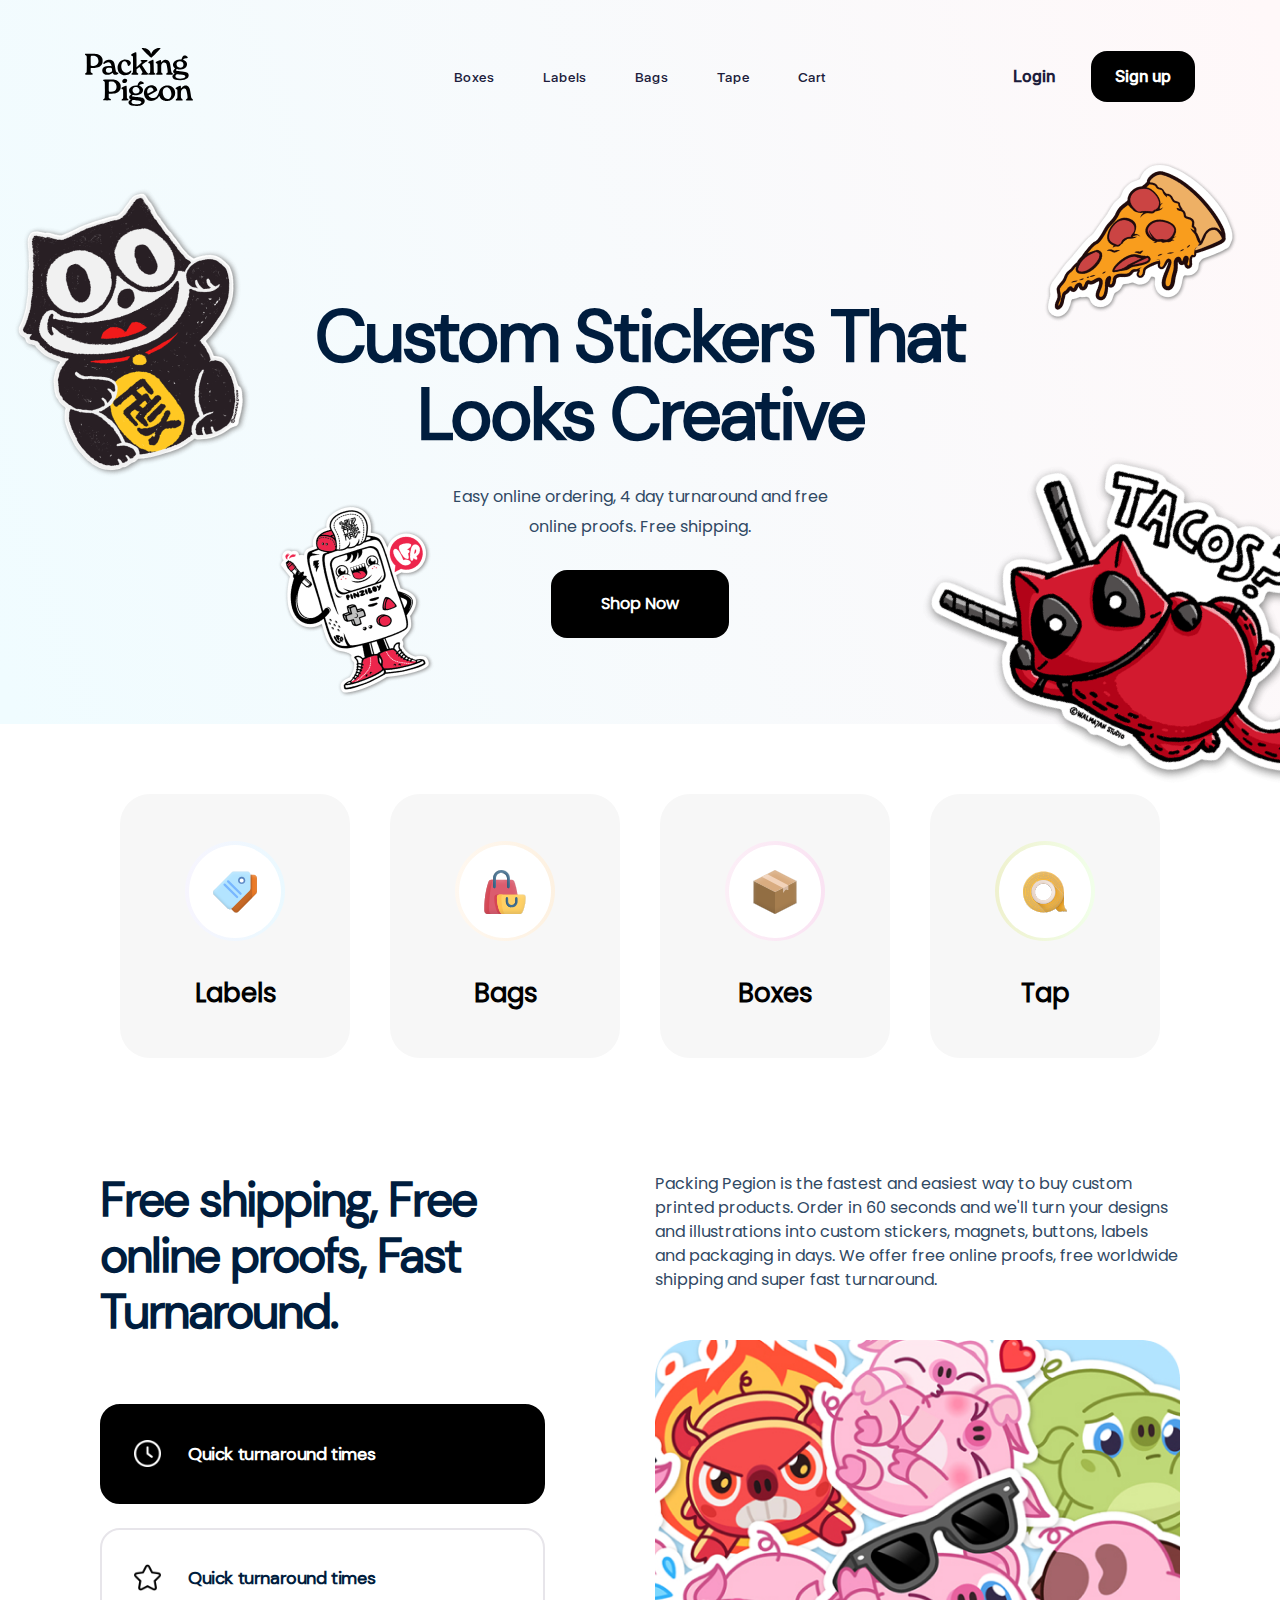
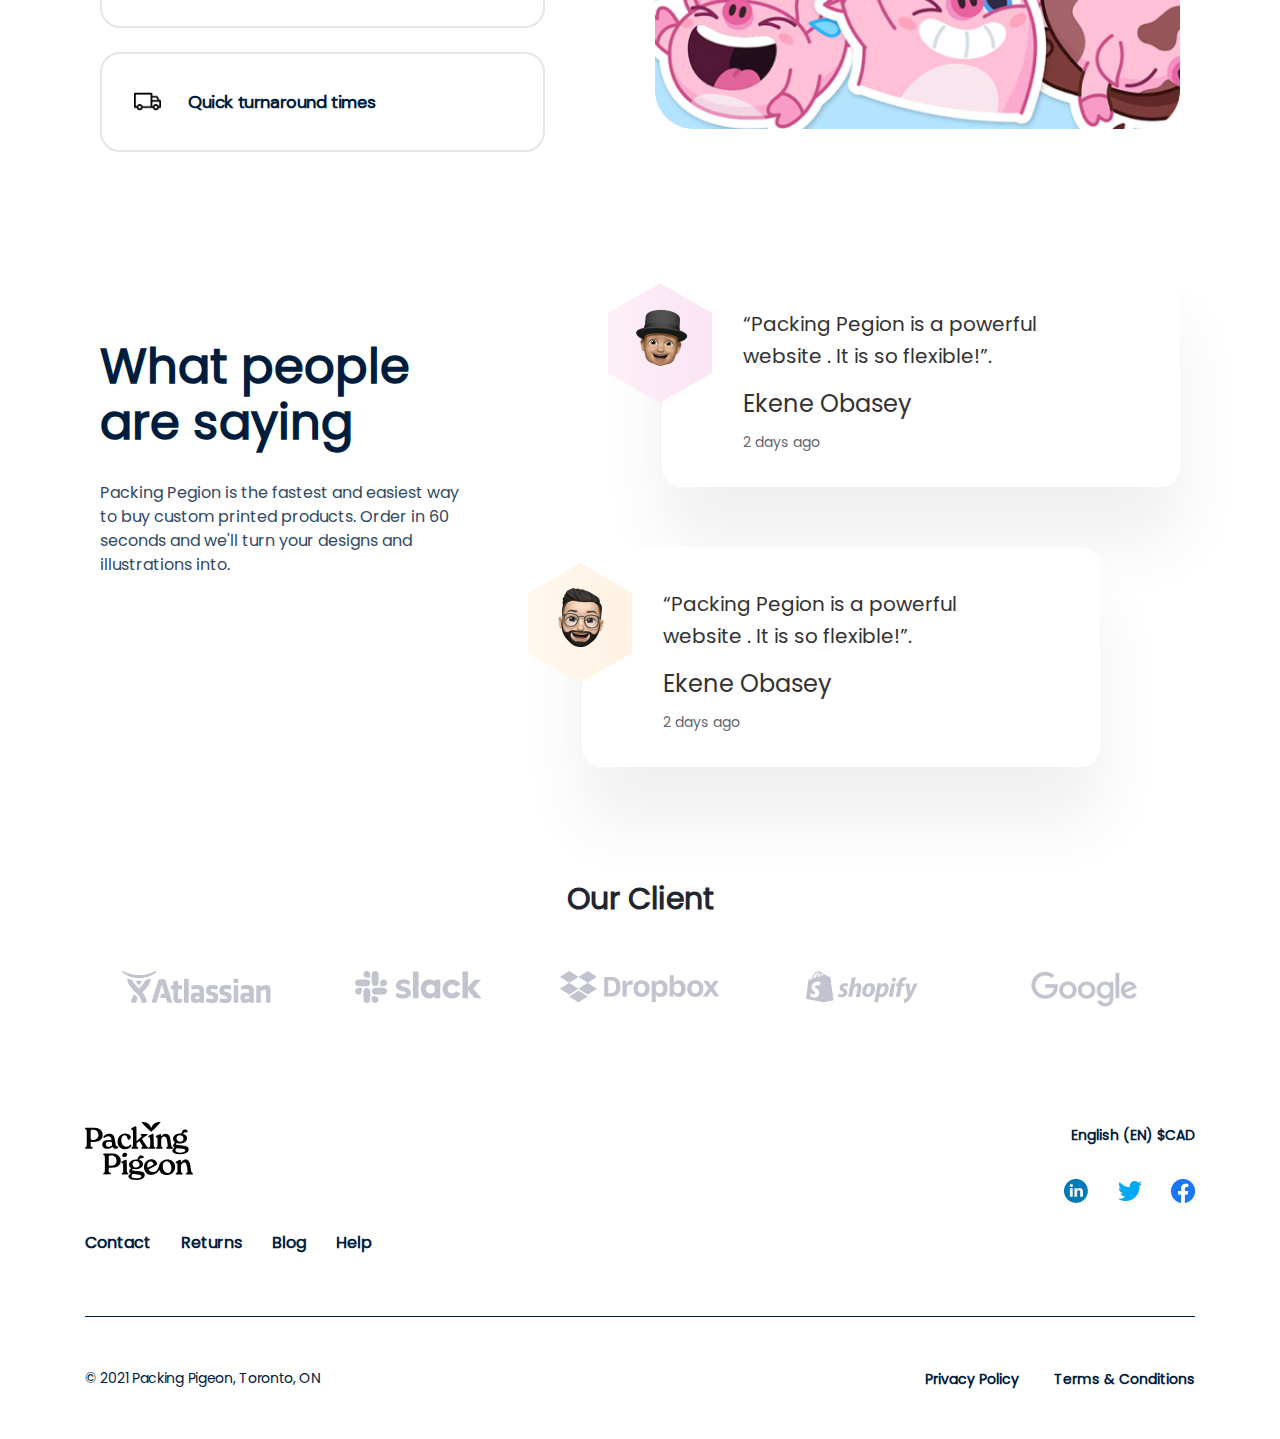
==== commit 78c6e785: "Signed-off-by: raj-inovexia <rajkumar@innovagesoftwares.com>" ====
--- a/index.html
+++ b/index.html
@@ -16,7 +16,7 @@
               <a class="navbar-brand sf-h text-uppercase m-0" href="index.html"
                 ><img
                   src="./assets/img/Stacked.svg"
-                  class="logo white-logo"
+                  class="logo"
                   alt="Responsive image"
                   width="108"
                   height="58"
@@ -179,65 +179,68 @@
               <div class="left-part">
                 <h3>Free shipping, Free online proofs, Fast Turnaround.</h3>
                 <div class="turnround">
-                  <div class="turn timing">
-                    <span>
-                       <img
-                      src="./assets/img/clock.png"
-                      class="w-ic"
-                      alt=""
-                      width="27"
-                      height="27"
-                    />
-                    <img
-                      src="./assets/img/clock-b.png"
-                      class="b-ic"
-                      alt=""
-                      width="27"
-                      height="27"
-                    />
-                  </span>
-                    <p>Quick turnaround times</p>
-                  </div>
-                  <div class="turn rating">
-                    <span>
+                  <div class="turned-wrapper swiper-wrapper">
+                    <div class="turn timing swiper-slide">
+                      <span>
+                         <img
+                        src="./assets/img/clock.png"
+                        class="w-ic"
+                        alt=""
+                        width="27"
+                        height="27"
+                      />
                       <img
-                     src="./assets/img/star.png"
-                     class="w-ic"
-                     alt=""
-                     width="27"
-                     height="27"
-                   />
-                   <img
-                     src="./assets/img/star-b.png"
-                     class="b-ic"
-                     alt=""
-                     width="27"
-                     height="27"
-                   />
-                  </span><p>Quick turnaround times</p>
-                  </div>
-                  <div class="turn delivery">
-                    <span>
-                      <img
-                     src="./assets/img/van.png"
-                     class="w-ic"
-                     alt=""
-                     width="27"
-                     height="27"
-                   />
-                   <img
-                     src="./assets/img/van-b.png"
-                     class="b-ic"
-                     alt=""
-                     width="27"
-                     height="27"
-                   /></span><p>Quick turnaround times</p>
-                  </div>
+                        src="./assets/img/clock-b.png"
+                        class="b-ic"
+                        alt=""
+                        width="27"
+                        height="27"
+                      />
+                    </span>
+                      <p>Quick turnaround times</p>
+                    </div>
+                    <div class="turn rating swiper-slide">
+                      <span>
+                        <img
+                       src="./assets/img/star.png"
+                       class="w-ic"
+                       alt=""
+                       width="27"
+                       height="27"
+                     />
+                     <img
+                       src="./assets/img/star-b.png"
+                       class="b-ic"
+                       alt=""
+                       width="27"
+                       height="27"
+                     />
+                    </span><p>Quick turnaround times</p>
+                    </div>
+                    <div class="turn delivery swiper-slide">
+                      <span>
+                        <img
+                       src="./assets/img/van.png"
+                       class="w-ic"
+                       alt=""
+                       width="27"
+                       height="27"
+                     />
+                     <img
+                       src="./assets/img/van-b.png"
+                       class="b-ic"
+                       alt=""
+                       width="27"
+                       height="27"
+                     /></span><p>Quick turnaround times</p>
+                    </div>
+                  </div>
+                  
                 </div>
               </div>
             </div>
             <div class="col col-12 col-md-6 text-left text-md-right">
-              <div class="right-part text-left">
+              <div class="right-part text-left pt-4 pt-md-0">
                 <p>
                   Packing Pegion is the fastest and easiest way to buy custom
                   printed products. Order in 60 seconds and we'll turn your
@@ -245,15 +248,92 @@
                   buttons, labels and packaging in days. We offer free online
                   proofs, free worldwide shipping and super fast turnaround.
                 </p>
-                <div class="video-frame">
-                  <img src="assets/img/video.jpg" alt="poster"/>
+                <div class="video-frame right-section">
+                  <div class="video-inner-frame swiper-wrapper">
+                    <div class="videos swiper-slide">
+                      <img src="assets/img/video.jpg" alt="poster"/>
+                    </div>
+                    <div class="videos swiper-slide">
+                      <img src="assets/img/video.jpg" alt="poster"/>
+                    </div>
+                    <div class="videos swiper-slide">
+                      <img src="assets/img/video.jpg" alt="poster"/>
+                    </div>
+                  </div>
+                  
                 </div>
               </div>
             </div>
           </div>
         </div>
       </section>
-      
+      <section class="testimonials">
+        <div class="container-fluid">
+          <div class="row mx-0">
+            <div class="col col-12 col-md-5 text-left">
+              <div class="left-part">
+                <h3>What people are saying</h3>
+                <p>Packing Pegion is the fastest and easiest way to buy custom printed products. Order in 60 seconds and we'll turn your designs and illustrations into.</p>
+              </div>
+            </div>
+            <div class="col col-12 col-md-7 text-left text-md-right">
+              <div class="right-part text-left">
+                <div class="testimonial-content text-left text-md-right">
+                  <div class="user user1">
+                    <img src="assets/img/user-1.png" alt="User"/>
+                    <div class="client-say">
+                      <p>“Packing Pegion is a powerful website . It is so flexible!”.</p>
+                      <h5>Ekene Obasey</h5>
+                      <span>2 days ago</span>
+                    </div>
+                  </div>
+                  <div class="user user2">
+                    <img src="assets/img/user-2.png" alt="User"/>
+                    <div class="client-say">
+                      <p>“Packing Pegion is a powerful website . It is so flexible!”.</p>
+                      <h5>Ekene Obasey</h5>
+                      <span>2 days ago</span>
+                    </div>
+                </div>
+                </div>
+              </div>
+            </div>
+          </div>
+        </div>
+      </section>
+      <!-- <div id="hexagon"></div> -->
+      <section class="our-clients">
+          <div class="container-fluid">
+            <div class="row mx-0">
+              <h3>Our Client</h3>
+            </div>
+            <div class="row mx-0 swiper-container">
+              <div class="clients swiper-wrapper">
+                <div class="client swiper-slide text-center">
+                  <img src="assets/img/atlassian.png" alt="atlassian"/>
+                </div>
+                <div class="client swiper-slide text-center">
+                  <img src="assets/img/slack.png" alt="slack"/>
+                </div>
+                <div class="client swiper-slide text-center">
+                  <img src="assets/img/dropbox.png" alt="dropbox"/>
+                </div>
+                <div class="client swiper-slide text-center">
+                  <img src="assets/img/shopify.png" alt="shopify"/>
+                </div>
+                <div class="client swiper-slide text-center">
+                  <img src="assets/img/google.png" alt="google"/>
+                </div>
+                <div class="client swiper-slide text-center">
+                  <img src="assets/img/atlassian.png" alt="atlassian"/>
+                </div>
+                <div class="client swiper-slide text-center">
+                  <img src="assets/img/slack.png" alt="slack"/>
+                </div>
+              </div>
+            </div>
+          </div>
+      </section>
 
   
   
@@ -263,7 +343,100 @@
     <footer>
       <div class="container-fluid">
         <div class="footer">
-          <div class="container"></div>
+            <div class="top-part">
+              <div class="row mx-0 no-gutters">
+                <div class="col col-12 col-md-6">
+                  <div class="left-part w-100 text-left">
+                      <div class="footer-logo">
+                        <a href="#">
+                          <img
+                            src="./assets/img/Stacked.svg"
+                            class="logo"
+                            alt="Responsive image"
+                            width="108"
+                            height="58"
+                          />
+                        </a>
+                      </div>
+                      <div class="footer-link">
+                        <ul>
+                          <li>
+                            <a href="#">Contact</a>
+                          </li>
+                          <li>
+                            <a href="#">Returns</a>
+                          </li>
+                          <li>
+                            <a href="#">Blog</a>
+                          </li>
+                          <li>
+                            <a href="#">Help</a>
+                          </li>
+                        </ul>
+                      </div>
+                  </div>
+                </div>
+                <div class="col col-12 col-md-6">
+                  <div class="right-part text-left text-md-right">
+                    <div class="lang">
+                      <p>English (EN) $CAD</p>
+                    </div>
+                    <div class="footer-social-link">
+                      <ul>
+                        <li>
+                          <a href="#"><img
+                            src="./assets/img/Linkedin.png"
+                            class="linkedin"
+                            alt="Linked In"
+                            width="24"
+                            height="24"
+                          /></a>
+                        </li>
+                        <li>
+                          <a href="#"><img
+                            src="./assets/img/Twitter.png"
+                            class="Twitter"
+                            alt="Twitter"
+                            width="24"
+                            height="24"
+                          /></a>
+                        </li>
+                        <li>
+                          <a href="#"><img
+                            src="./assets/img/Facebook.png"
+                            class="Facebook"
+                            alt="Facebook"
+                            width="24"
+                            height="24"
+                          /></a>
+                        </li>
+                      </ul>
+                    </div>
+                  </div>
+                </div>
+              </div>
+            </div>
+            <div class="bottom-part">
+              <div class="row mx-0 no-gutters">
+                  <div class="col col-12 col-md-6">
+                    <div class="copyright">
+                      <p>© 2021 Packing Pigeon, Toronto, ON</p>
+                    </div>
+                  </div>
+                  <div class="col col-12 col-md-6">
+                    <div class="footer-secondary-link">
+                      <ul class="w-100 text-left text-md-right">
+                        <li>
+                          <a href="#">Privacy Policy</a>
+                        </li>
+                        <li>
+                          <a href="#">Terms & Conditions</a>
+                        </li>
+                      </ul>
+                    </div>
+                  </div>
+              </div>
+            </div>
         </div>
       </div>
     </footer>
--- a/assets/css/packing-pigeon.min.css
+++ b/assets/css/packing-pigeon.min.css
@@ -1,2 +1,2 @@
-:root{--blue: #007bff;--indigo: #6610f2;--purple: #6f42c1;--pink: #e83e8c;--red: #dc3545;--orange: #fd7e14;--yellow: #ffc107;--green: #28a745;--teal: #20c997;--cyan: #17a2b8;--white: #fff;--gray: #6c757d;--gray-dark: #343a40;--primary: #007bff;--secondary: #6c757d;--success: #28a745;--info: #17a2b8;--warning: #ffc107;--danger: #dc3545;--light: #f8f9fa;--dark: #343a40;--breakpoint-xs: 0;--breakpoint-sm: 576px;--breakpoint-md: 768px;--breakpoint-lg: 992px;--breakpoint-xl: 1200px;--breakpoint-xxl: 1440px;--breakpoint-xxxl: 1600px;--font-family-sans-serif: -apple-system, BlinkMacSystemFont, "Segoe UI", Roboto, "Helvetica Neue", Arial, "Noto Sans", "Liberation Sans", sans-serif, "Apple Color Emoji", "Segoe UI Emoji", "Segoe UI Symbol", "Noto Color Emoji";--font-family-monospace: SFMono-Regular, Menlo, Monaco, Consolas, "Liberation Mono", "Courier New", monospace}*,*::before,*::after{box-sizing:border-box}html{font-family:sans-serif;line-height:1.15;-webkit-text-size-adjust:100%;-webkit-tap-highlight-color:rgba(0,0,0,0)}article,aside,figcaption,figure,footer,header,hgroup,main,nav,section{display:block}body{margin:0;font-family:-apple-system,BlinkMacSystemFont,"Segoe UI",Roboto,"Helvetica Neue",Arial,"Noto Sans","Liberation Sans",sans-serif,"Apple Color Emoji","Segoe UI Emoji","Segoe UI Symbol","Noto Color Emoji";font-size:1rem;font-weight:400;line-height:1.5;color:#212529;text-align:left;background-color:#fff}[tabindex="-1"]:focus:not(:focus-visible){outline:0 !important}hr{box-sizing:content-box;height:0;overflow:visible}h1,h2,h3,h4,h5,h6{margin-top:0;margin-bottom:.5rem}p{margin-top:0;margin-bottom:1rem}abbr[title],abbr[data-original-title]{text-decoration:underline;text-decoration:underline dotted;cursor:help;border-bottom:0;text-decoration-skip-ink:none}address{margin-bottom:1rem;font-style:normal;line-height:inherit}ol,ul,dl{margin-top:0;margin-bottom:1rem}ol ol,ul ul,ol ul,ul ol{margin-bottom:0}dt{font-weight:700}dd{margin-bottom:.5rem;margin-left:0}blockquote{margin:0 0 1rem}b,strong{font-weight:bolder}small{font-size:80%}sub,sup{position:relative;font-size:75%;line-height:0;vertical-align:baseline}sub{bottom:-.25em}sup{top:-.5em}a{color:#007bff;text-decoration:none;background-color:transparent}a:hover{color:#0056b3;text-decoration:underline}a:not([href]):not([class]){color:inherit;text-decoration:none}a:not([href]):not([class]):hover{color:inherit;text-decoration:none}pre,code,kbd,samp{font-family:SFMono-Regular,Menlo,Monaco,Consolas,"Liberation Mono","Courier New",monospace;font-size:1em}pre{margin-top:0;margin-bottom:1rem;overflow:auto;-ms-overflow-style:scrollbar}figure{margin:0 0 1rem}img{vertical-align:middle;border-style:none}svg{overflow:hidden;vertical-align:middle}table{border-collapse:collapse}caption{padding-top:.75rem;padding-bottom:.75rem;color:#6c757d;text-align:left;caption-side:bottom}th{text-align:inherit;text-align:-webkit-match-parent}label{display:inline-block;margin-bottom:.5rem}button{border-radius:0}button:focus:not(:focus-visible){outline:0}input,button,select,optgroup,textarea{margin:0;font-family:inherit;font-size:inherit;line-height:inherit}button,input{overflow:visible}button,select{text-transform:none}[role="button"]{cursor:pointer}select{word-wrap:normal}button,[type="button"],[type="reset"],[type="submit"]{-webkit-appearance:button}button:not(:disabled),[type="button"]:not(:disabled),[type="reset"]:not(:disabled),[type="submit"]:not(:disabled){cursor:pointer}button::-moz-focus-inner,[type="button"]::-moz-focus-inner,[type="reset"]::-moz-focus-inner,[type="submit"]::-moz-focus-inner{padding:0;border-style:none}input[type="radio"],input[type="checkbox"]{box-sizing:border-box;padding:0}textarea{overflow:auto;resize:vertical}fieldset{min-width:0;padding:0;margin:0;border:0}legend{display:block;width:100%;max-width:100%;padding:0;margin-bottom:.5rem;font-size:1.5rem;line-height:inherit;color:inherit;white-space:normal}progress{vertical-align:baseline}[type="number"]::-webkit-inner-spin-button,[type="number"]::-webkit-outer-spin-button{height:auto}[type="search"]{outline-offset:-2px;-webkit-appearance:none}[type="search"]::-webkit-search-decoration{-webkit-appearance:none}::-webkit-file-upload-button{font:inherit;-webkit-appearance:button}output{display:inline-block}summary{display:list-item;cursor:pointer}template{display:none}[hidden]{display:none !important}h1,h2,h3,h4,h5,h6,.h1,.h2,.h3,.h4,.h5,.h6{margin-bottom:.5rem;font-weight:500;line-height:1.2}h1,.h1{font-size:2.5rem}h2,.h2{font-size:2rem}h3,.h3{font-size:1.75rem}h4,.h4{font-size:1.5rem}h5,.h5{font-size:1.25rem}h6,.h6{font-size:1rem}.lead{font-size:1.25rem;font-weight:300}.display-1{font-size:6rem;font-weight:300;line-height:1.2}.display-2{font-size:5.5rem;font-weight:300;line-height:1.2}.display-3{font-size:4.5rem;font-weight:300;line-height:1.2}.display-4{font-size:3.5rem;font-weight:300;line-height:1.2}hr{margin-top:1rem;margin-bottom:1rem;border:0;border-top:1px solid rgba(0,0,0,0.1)}small,.small{font-size:80%;font-weight:400}mark,.mark{padding:.2em;background-color:#fcf8e3}.list-unstyled{padding-left:0;list-style:none}.list-inline{padding-left:0;list-style:none}.list-inline-item{display:inline-block}.list-inline-item:not(:last-child){margin-right:.5rem}.initialism{font-size:90%;text-transform:uppercase}.blockquote{margin-bottom:1rem;font-size:1.25rem}.blockquote-footer{display:block;font-size:80%;color:#6c757d}.blockquote-footer::before{content:"\2014\00A0"}.img-fluid{max-width:100%;height:auto}.img-thumbnail{padding:.25rem;background-color:#fff;border:1px solid #dee2e6;border-radius:.25rem;max-width:100%;height:auto}.figure{display:inline-block}.figure-img{margin-bottom:.5rem;line-height:1}.figure-caption{font-size:90%;color:#6c757d}code{font-size:87.5%;color:#e83e8c;word-wrap:break-word}a>code{color:inherit}kbd{padding:.2rem .4rem;font-size:87.5%;color:#fff;background-color:#212529;border-radius:.2rem}kbd kbd{padding:0;font-size:100%;font-weight:700}pre{display:block;font-size:87.5%;color:#212529}pre code{font-size:inherit;color:inherit;word-break:normal}.pre-scrollable{max-height:340px;overflow-y:scroll}.container,.container-fluid,.container-sm,.container-md,.container-lg,.container-xl{width:100%;padding-right:15px;padding-left:15px;margin-right:auto;margin-left:auto}@media (min-width: 576px){.container,.container-sm{max-width:540px}}@media (min-width: 768px){.container,.container-sm,.container-md{max-width:720px}}@media (min-width: 992px){.container,.container-sm,.container-md,.container-lg{max-width:960px}}@media (min-width: 1200px){.container,.container-sm,.container-md,.container-lg,.container-xl{max-width:1140px}}.row{display:flex;flex-wrap:wrap;margin-right:-15px;margin-left:-15px}.no-gutters{margin-right:0;margin-left:0}.no-gutters>.col,.no-gutters>[class*="col-"]{padding-right:0;padding-left:0}.col-1,.col-2,.col-3,.col-4,.col-5,.col-6,.col-7,.col-8,.col-9,.col-10,.col-11,.col-12,.col,.col-auto,.col-sm-1,.col-sm-2,.col-sm-3,.col-sm-4,.col-sm-5,.col-sm-6,.col-sm-7,.col-sm-8,.col-sm-9,.col-sm-10,.col-sm-11,.col-sm-12,.col-sm,.col-sm-auto,.col-md-1,.col-md-2,.col-md-3,.col-md-4,.col-md-5,.col-md-6,.col-md-7,.col-md-8,.col-md-9,.col-md-10,.col-md-11,.col-md-12,.col-md,.col-md-auto,.col-lg-1,.col-lg-2,.col-lg-3,.col-lg-4,.col-lg-5,.col-lg-6,.col-lg-7,.col-lg-8,.col-lg-9,.col-lg-10,.col-lg-11,.col-lg-12,.col-lg,.col-lg-auto,.col-xl-1,.col-xl-2,.col-xl-3,.col-xl-4,.col-xl-5,.col-xl-6,.col-xl-7,.col-xl-8,.col-xl-9,.col-xl-10,.col-xl-11,.col-xl-12,.col-xl,.col-xl-auto,.col-xxl-1,.col-xxl-2,.col-xxl-3,.col-xxl-4,.col-xxl-5,.col-xxl-6,.col-xxl-7,.col-xxl-8,.col-xxl-9,.col-xxl-10,.col-xxl-11,.col-xxl-12,.col-xxl,.col-xxl-auto,.col-xxxl-1,.col-xxxl-2,.col-xxxl-3,.col-xxxl-4,.col-xxxl-5,.col-xxxl-6,.col-xxxl-7,.col-xxxl-8,.col-xxxl-9,.col-xxxl-10,.col-xxxl-11,.col-xxxl-12,.col-xxxl,.col-xxxl-auto{position:relative;width:100%;padding-right:15px;padding-left:15px}.col{flex-basis:0;flex-grow:1;max-width:100%}.row-cols-1>*{flex:0 0 100%;max-width:100%}.row-cols-2>*{flex:0 0 50%;max-width:50%}.row-cols-3>*{flex:0 0 33.33333%;max-width:33.33333%}.row-cols-4>*{flex:0 0 25%;max-width:25%}.row-cols-5>*{flex:0 0 20%;max-width:20%}.row-cols-6>*{flex:0 0 16.66667%;max-width:16.66667%}.col-auto{flex:0 0 auto;width:auto;max-width:100%}.col-1{flex:0 0 8.33333%;max-width:8.33333%}.col-2{flex:0 0 16.66667%;max-width:16.66667%}.col-3{flex:0 0 25%;max-width:25%}.col-4{flex:0 0 33.33333%;max-width:33.33333%}.col-5{flex:0 0 41.66667%;max-width:41.66667%}.col-6{flex:0 0 50%;max-width:50%}.col-7{flex:0 0 58.33333%;max-width:58.33333%}.col-8{flex:0 0 66.66667%;max-width:66.66667%}.col-9{flex:0 0 75%;max-width:75%}.col-10{flex:0 0 83.33333%;max-width:83.33333%}.col-11{flex:0 0 91.66667%;max-width:91.66667%}.col-12{flex:0 0 100%;max-width:100%}.order-first{order:-1}.order-last{order:13}.order-0{order:0}.order-1{order:1}.order-2{order:2}.order-3{order:3}.order-4{order:4}.order-5{order:5}.order-6{order:6}.order-7{order:7}.order-8{order:8}.order-9{order:9}.order-10{order:10}.order-11{order:11}.order-12{order:12}.offset-1{margin-left:8.33333%}.offset-2{margin-left:16.66667%}.offset-3{margin-left:25%}.offset-4{margin-left:33.33333%}.offset-5{margin-left:41.66667%}.offset-6{margin-left:50%}.offset-7{margin-left:58.33333%}.offset-8{margin-left:66.66667%}.offset-9{margin-left:75%}.offset-10{margin-left:83.33333%}.offset-11{margin-left:91.66667%}@media (min-width: 576px){.col-sm{flex-basis:0;flex-grow:1;max-width:100%}.row-cols-sm-1>*{flex:0 0 100%;max-width:100%}.row-cols-sm-2>*{flex:0 0 50%;max-width:50%}.row-cols-sm-3>*{flex:0 0 33.33333%;max-width:33.33333%}.row-cols-sm-4>*{flex:0 0 25%;max-width:25%}.row-cols-sm-5>*{flex:0 0 20%;max-width:20%}.row-cols-sm-6>*{flex:0 0 16.66667%;max-width:16.66667%}.col-sm-auto{flex:0 0 auto;width:auto;max-width:100%}.col-sm-1{flex:0 0 8.33333%;max-width:8.33333%}.col-sm-2{flex:0 0 16.66667%;max-width:16.66667%}.col-sm-3{flex:0 0 25%;max-width:25%}.col-sm-4{flex:0 0 33.33333%;max-width:33.33333%}.col-sm-5{flex:0 0 41.66667%;max-width:41.66667%}.col-sm-6{flex:0 0 50%;max-width:50%}.col-sm-7{flex:0 0 58.33333%;max-width:58.33333%}.col-sm-8{flex:0 0 66.66667%;max-width:66.66667%}.col-sm-9{flex:0 0 75%;max-width:75%}.col-sm-10{flex:0 0 83.33333%;max-width:83.33333%}.col-sm-11{flex:0 0 91.66667%;max-width:91.66667%}.col-sm-12{flex:0 0 100%;max-width:100%}.order-sm-first{order:-1}.order-sm-last{order:13}.order-sm-0{order:0}.order-sm-1{order:1}.order-sm-2{order:2}.order-sm-3{order:3}.order-sm-4{order:4}.order-sm-5{order:5}.order-sm-6{order:6}.order-sm-7{order:7}.order-sm-8{order:8}.order-sm-9{order:9}.order-sm-10{order:10}.order-sm-11{order:11}.order-sm-12{order:12}.offset-sm-0{margin-left:0}.offset-sm-1{margin-left:8.33333%}.offset-sm-2{margin-left:16.66667%}.offset-sm-3{margin-left:25%}.offset-sm-4{margin-left:33.33333%}.offset-sm-5{margin-left:41.66667%}.offset-sm-6{margin-left:50%}.offset-sm-7{margin-left:58.33333%}.offset-sm-8{margin-left:66.66667%}.offset-sm-9{margin-left:75%}.offset-sm-10{margin-left:83.33333%}.offset-sm-11{margin-left:91.66667%}}@media (min-width: 768px){.col-md{flex-basis:0;flex-grow:1;max-width:100%}.row-cols-md-1>*{flex:0 0 100%;max-width:100%}.row-cols-md-2>*{flex:0 0 50%;max-width:50%}.row-cols-md-3>*{flex:0 0 33.33333%;max-width:33.33333%}.row-cols-md-4>*{flex:0 0 25%;max-width:25%}.row-cols-md-5>*{flex:0 0 20%;max-width:20%}.row-cols-md-6>*{flex:0 0 16.66667%;max-width:16.66667%}.col-md-auto{flex:0 0 auto;width:auto;max-width:100%}.col-md-1{flex:0 0 8.33333%;max-width:8.33333%}.col-md-2{flex:0 0 16.66667%;max-width:16.66667%}.col-md-3{flex:0 0 25%;max-width:25%}.col-md-4{flex:0 0 33.33333%;max-width:33.33333%}.col-md-5{flex:0 0 41.66667%;max-width:41.66667%}.col-md-6{flex:0 0 50%;max-width:50%}.col-md-7{flex:0 0 58.33333%;max-width:58.33333%}.col-md-8{flex:0 0 66.66667%;max-width:66.66667%}.col-md-9{flex:0 0 75%;max-width:75%}.col-md-10{flex:0 0 83.33333%;max-width:83.33333%}.col-md-11{flex:0 0 91.66667%;max-width:91.66667%}.col-md-12{flex:0 0 100%;max-width:100%}.order-md-first{order:-1}.order-md-last{order:13}.order-md-0{order:0}.order-md-1{order:1}.order-md-2{order:2}.order-md-3{order:3}.order-md-4{order:4}.order-md-5{order:5}.order-md-6{order:6}.order-md-7{order:7}.order-md-8{order:8}.order-md-9{order:9}.order-md-10{order:10}.order-md-11{order:11}.order-md-12{order:12}.offset-md-0{margin-left:0}.offset-md-1{margin-left:8.33333%}.offset-md-2{margin-left:16.66667%}.offset-md-3{margin-left:25%}.offset-md-4{margin-left:33.33333%}.offset-md-5{margin-left:41.66667%}.offset-md-6{margin-left:50%}.offset-md-7{margin-left:58.33333%}.offset-md-8{margin-left:66.66667%}.offset-md-9{margin-left:75%}.offset-md-10{margin-left:83.33333%}.offset-md-11{margin-left:91.66667%}}@media (min-width: 992px){.col-lg{flex-basis:0;flex-grow:1;max-width:100%}.row-cols-lg-1>*{flex:0 0 100%;max-width:100%}.row-cols-lg-2>*{flex:0 0 50%;max-width:50%}.row-cols-lg-3>*{flex:0 0 33.33333%;max-width:33.33333%}.row-cols-lg-4>*{flex:0 0 25%;max-width:25%}.row-cols-lg-5>*{flex:0 0 20%;max-width:20%}.row-cols-lg-6>*{flex:0 0 16.66667%;max-width:16.66667%}.col-lg-auto{flex:0 0 auto;width:auto;max-width:100%}.col-lg-1{flex:0 0 8.33333%;max-width:8.33333%}.col-lg-2{flex:0 0 16.66667%;max-width:16.66667%}.col-lg-3{flex:0 0 25%;max-width:25%}.col-lg-4{flex:0 0 33.33333%;max-width:33.33333%}.col-lg-5{flex:0 0 41.66667%;max-width:41.66667%}.col-lg-6{flex:0 0 50%;max-width:50%}.col-lg-7{flex:0 0 58.33333%;max-width:58.33333%}.col-lg-8{flex:0 0 66.66667%;max-width:66.66667%}.col-lg-9{flex:0 0 75%;max-width:75%}.col-lg-10{flex:0 0 83.33333%;max-width:83.33333%}.col-lg-11{flex:0 0 91.66667%;max-width:91.66667%}.col-lg-12{flex:0 0 100%;max-width:100%}.order-lg-first{order:-1}.order-lg-last{order:13}.order-lg-0{order:0}.order-lg-1{order:1}.order-lg-2{order:2}.order-lg-3{order:3}.order-lg-4{order:4}.order-lg-5{order:5}.order-lg-6{order:6}.order-lg-7{order:7}.order-lg-8{order:8}.order-lg-9{order:9}.order-lg-10{order:10}.order-lg-11{order:11}.order-lg-12{order:12}.offset-lg-0{margin-left:0}.offset-lg-1{margin-left:8.33333%}.offset-lg-2{margin-left:16.66667%}.offset-lg-3{margin-left:25%}.offset-lg-4{margin-left:33.33333%}.offset-lg-5{margin-left:41.66667%}.offset-lg-6{margin-left:50%}.offset-lg-7{margin-left:58.33333%}.offset-lg-8{margin-left:66.66667%}.offset-lg-9{margin-left:75%}.offset-lg-10{margin-left:83.33333%}.offset-lg-11{margin-left:91.66667%}}@media (min-width: 1200px){.col-xl{flex-basis:0;flex-grow:1;max-width:100%}.row-cols-xl-1>*{flex:0 0 100%;max-width:100%}.row-cols-xl-2>*{flex:0 0 50%;max-width:50%}.row-cols-xl-3>*{flex:0 0 33.33333%;max-width:33.33333%}.row-cols-xl-4>*{flex:0 0 25%;max-width:25%}.row-cols-xl-5>*{flex:0 0 20%;max-width:20%}.row-cols-xl-6>*{flex:0 0 16.66667%;max-width:16.66667%}.col-xl-auto{flex:0 0 auto;width:auto;max-width:100%}.col-xl-1{flex:0 0 8.33333%;max-width:8.33333%}.col-xl-2{flex:0 0 16.66667%;max-width:16.66667%}.col-xl-3{flex:0 0 25%;max-width:25%}.col-xl-4{flex:0 0 33.33333%;max-width:33.33333%}.col-xl-5{flex:0 0 41.66667%;max-width:41.66667%}.col-xl-6{flex:0 0 50%;max-width:50%}.col-xl-7{flex:0 0 58.33333%;max-width:58.33333%}.col-xl-8{flex:0 0 66.66667%;max-width:66.66667%}.col-xl-9{flex:0 0 75%;max-width:75%}.col-xl-10{flex:0 0 83.33333%;max-width:83.33333%}.col-xl-11{flex:0 0 91.66667%;max-width:91.66667%}.col-xl-12{flex:0 0 100%;max-width:100%}.order-xl-first{order:-1}.order-xl-last{order:13}.order-xl-0{order:0}.order-xl-1{order:1}.order-xl-2{order:2}.order-xl-3{order:3}.order-xl-4{order:4}.order-xl-5{order:5}.order-xl-6{order:6}.order-xl-7{order:7}.order-xl-8{order:8}.order-xl-9{order:9}.order-xl-10{order:10}.order-xl-11{order:11}.order-xl-12{order:12}.offset-xl-0{margin-left:0}.offset-xl-1{margin-left:8.33333%}.offset-xl-2{margin-left:16.66667%}.offset-xl-3{margin-left:25%}.offset-xl-4{margin-left:33.33333%}.offset-xl-5{margin-left:41.66667%}.offset-xl-6{margin-left:50%}.offset-xl-7{margin-left:58.33333%}.offset-xl-8{margin-left:66.66667%}.offset-xl-9{margin-left:75%}.offset-xl-10{margin-left:83.33333%}.offset-xl-11{margin-left:91.66667%}}@media (min-width: 1440px){.col-xxl{flex-basis:0;flex-grow:1;max-width:100%}.row-cols-xxl-1>*{flex:0 0 100%;max-width:100%}.row-cols-xxl-2>*{flex:0 0 50%;max-width:50%}.row-cols-xxl-3>*{flex:0 0 33.33333%;max-width:33.33333%}.row-cols-xxl-4>*{flex:0 0 25%;max-width:25%}.row-cols-xxl-5>*{flex:0 0 20%;max-width:20%}.row-cols-xxl-6>*{flex:0 0 16.66667%;max-width:16.66667%}.col-xxl-auto{flex:0 0 auto;width:auto;max-width:100%}.col-xxl-1{flex:0 0 8.33333%;max-width:8.33333%}.col-xxl-2{flex:0 0 16.66667%;max-width:16.66667%}.col-xxl-3{flex:0 0 25%;max-width:25%}.col-xxl-4{flex:0 0 33.33333%;max-width:33.33333%}.col-xxl-5{flex:0 0 41.66667%;max-width:41.66667%}.col-xxl-6{flex:0 0 50%;max-width:50%}.col-xxl-7{flex:0 0 58.33333%;max-width:58.33333%}.col-xxl-8{flex:0 0 66.66667%;max-width:66.66667%}.col-xxl-9{flex:0 0 75%;max-width:75%}.col-xxl-10{flex:0 0 83.33333%;max-width:83.33333%}.col-xxl-11{flex:0 0 91.66667%;max-width:91.66667%}.col-xxl-12{flex:0 0 100%;max-width:100%}.order-xxl-first{order:-1}.order-xxl-last{order:13}.order-xxl-0{order:0}.order-xxl-1{order:1}.order-xxl-2{order:2}.order-xxl-3{order:3}.order-xxl-4{order:4}.order-xxl-5{order:5}.order-xxl-6{order:6}.order-xxl-7{order:7}.order-xxl-8{order:8}.order-xxl-9{order:9}.order-xxl-10{order:10}.order-xxl-11{order:11}.order-xxl-12{order:12}.offset-xxl-0{margin-left:0}.offset-xxl-1{margin-left:8.33333%}.offset-xxl-2{margin-left:16.66667%}.offset-xxl-3{margin-left:25%}.offset-xxl-4{margin-left:33.33333%}.offset-xxl-5{margin-left:41.66667%}.offset-xxl-6{margin-left:50%}.offset-xxl-7{margin-left:58.33333%}.offset-xxl-8{margin-left:66.66667%}.offset-xxl-9{margin-left:75%}.offset-xxl-10{margin-left:83.33333%}.offset-xxl-11{margin-left:91.66667%}}@media (min-width: 1600px){.col-xxxl{flex-basis:0;flex-grow:1;max-width:100%}.row-cols-xxxl-1>*{flex:0 0 100%;max-width:100%}.row-cols-xxxl-2>*{flex:0 0 50%;max-width:50%}.row-cols-xxxl-3>*{flex:0 0 33.33333%;max-width:33.33333%}.row-cols-xxxl-4>*{flex:0 0 25%;max-width:25%}.row-cols-xxxl-5>*{flex:0 0 20%;max-width:20%}.row-cols-xxxl-6>*{flex:0 0 16.66667%;max-width:16.66667%}.col-xxxl-auto{flex:0 0 auto;width:auto;max-width:100%}.col-xxxl-1{flex:0 0 8.33333%;max-width:8.33333%}.col-xxxl-2{flex:0 0 16.66667%;max-width:16.66667%}.col-xxxl-3{flex:0 0 25%;max-width:25%}.col-xxxl-4{flex:0 0 33.33333%;max-width:33.33333%}.col-xxxl-5{flex:0 0 41.66667%;max-width:41.66667%}.col-xxxl-6{flex:0 0 50%;max-width:50%}.col-xxxl-7{flex:0 0 58.33333%;max-width:58.33333%}.col-xxxl-8{flex:0 0 66.66667%;max-width:66.66667%}.col-xxxl-9{flex:0 0 75%;max-width:75%}.col-xxxl-10{flex:0 0 83.33333%;max-width:83.33333%}.col-xxxl-11{flex:0 0 91.66667%;max-width:91.66667%}.col-xxxl-12{flex:0 0 100%;max-width:100%}.order-xxxl-first{order:-1}.order-xxxl-last{order:13}.order-xxxl-0{order:0}.order-xxxl-1{order:1}.order-xxxl-2{order:2}.order-xxxl-3{order:3}.order-xxxl-4{order:4}.order-xxxl-5{order:5}.order-xxxl-6{order:6}.order-xxxl-7{order:7}.order-xxxl-8{order:8}.order-xxxl-9{order:9}.order-xxxl-10{order:10}.order-xxxl-11{order:11}.order-xxxl-12{order:12}.offset-xxxl-0{margin-left:0}.offset-xxxl-1{margin-left:8.33333%}.offset-xxxl-2{margin-left:16.66667%}.offset-xxxl-3{margin-left:25%}.offset-xxxl-4{margin-left:33.33333%}.offset-xxxl-5{margin-left:41.66667%}.offset-xxxl-6{margin-left:50%}.offset-xxxl-7{margin-left:58.33333%}.offset-xxxl-8{margin-left:66.66667%}.offset-xxxl-9{margin-left:75%}.offset-xxxl-10{margin-left:83.33333%}.offset-xxxl-11{margin-left:91.66667%}}.table{width:100%;margin-bottom:1rem;color:#212529}.table th,.table td{padding:.75rem;vertical-align:top;border-top:1px solid #dee2e6}.table thead th{vertical-align:bottom;border-bottom:2px solid #dee2e6}.table tbody+tbody{border-top:2px solid #dee2e6}.table-sm th,.table-sm td{padding:.3rem}.table-bordered{border:1px solid #dee2e6}.table-bordered th,.table-bordered td{border:1px solid #dee2e6}.table-bordered thead th,.table-bordered thead td{border-bottom-width:2px}.table-borderless th,.table-borderless td,.table-borderless thead th,.table-borderless tbody+tbody{border:0}.table-striped tbody tr:nth-of-type(odd){background-color:rgba(0,0,0,0.05)}.table-hover tbody tr:hover{color:#212529;background-color:rgba(0,0,0,0.075)}.table-primary,.table-primary>th,.table-primary>td{background-color:#b8daff}.table-primary th,.table-primary td,.table-primary thead th,.table-primary tbody+tbody{border-color:#7abaff}.table-hover .table-primary:hover{background-color:#9fcdff}.table-hover .table-primary:hover>td,.table-hover .table-primary:hover>th{background-color:#9fcdff}.table-secondary,.table-secondary>th,.table-secondary>td{background-color:#d6d8db}.table-secondary th,.table-secondary td,.table-secondary thead th,.table-secondary tbody+tbody{border-color:#b3b7bb}.table-hover .table-secondary:hover{background-color:#c8cbcf}.table-hover .table-secondary:hover>td,.table-hover .table-secondary:hover>th{background-color:#c8cbcf}.table-success,.table-success>th,.table-success>td{background-color:#c3e6cb}.table-success th,.table-success td,.table-success thead th,.table-success tbody+tbody{border-color:#8fd19e}.table-hover .table-success:hover{background-color:#b1dfbb}.table-hover .table-success:hover>td,.table-hover .table-success:hover>th{background-color:#b1dfbb}.table-info,.table-info>th,.table-info>td{background-color:#bee5eb}.table-info th,.table-info td,.table-info thead th,.table-info tbody+tbody{border-color:#86cfda}.table-hover .table-info:hover{background-color:#abdde5}.table-hover .table-info:hover>td,.table-hover .table-info:hover>th{background-color:#abdde5}.table-warning,.table-warning>th,.table-warning>td{background-color:#ffeeba}.table-warning th,.table-warning td,.table-warning thead th,.table-warning tbody+tbody{border-color:#ffdf7e}.table-hover .table-warning:hover{background-color:#ffe8a1}.table-hover .table-warning:hover>td,.table-hover .table-warning:hover>th{background-color:#ffe8a1}.table-danger,.table-danger>th,.table-danger>td{background-color:#f5c6cb}.table-danger th,.table-danger td,.table-danger thead th,.table-danger tbody+tbody{border-color:#ed969e}.table-hover .table-danger:hover{background-color:#f1b0b7}.table-hover .table-danger:hover>td,.table-hover .table-danger:hover>th{background-color:#f1b0b7}.table-light,.table-light>th,.table-light>td{background-color:#fdfdfe}.table-light th,.table-light td,.table-light thead th,.table-light tbody+tbody{border-color:#fbfcfc}.table-hover .table-light:hover{background-color:#ececf6}.table-hover .table-light:hover>td,.table-hover .table-light:hover>th{background-color:#ececf6}.table-dark,.table-dark>th,.table-dark>td{background-color:#c6c8ca}.table-dark th,.table-dark td,.table-dark thead th,.table-dark tbody+tbody{border-color:#95999c}.table-hover .table-dark:hover{background-color:#b9bbbe}.table-hover .table-dark:hover>td,.table-hover .table-dark:hover>th{background-color:#b9bbbe}.table-active,.table-active>th,.table-active>td{background-color:rgba(0,0,0,0.075)}.table-hover .table-active:hover{background-color:rgba(0,0,0,0.075)}.table-hover .table-active:hover>td,.table-hover .table-active:hover>th{background-color:rgba(0,0,0,0.075)}.table .thead-dark th{color:#fff;background-color:#343a40;border-color:#454d55}.table .thead-light th{color:#495057;background-color:#e9ecef;border-color:#dee2e6}.table-dark{color:#fff;background-color:#343a40}.table-dark th,.table-dark td,.table-dark thead th{border-color:#454d55}.table-dark.table-bordered{border:0}.table-dark.table-striped tbody tr:nth-of-type(odd){background-color:rgba(255,255,255,0.05)}.table-dark.table-hover tbody tr:hover{color:#fff;background-color:rgba(255,255,255,0.075)}@media (max-width: 575.98px){.table-responsive-sm{display:block;width:100%;overflow-x:auto;-webkit-overflow-scrolling:touch}.table-responsive-sm>.table-bordered{border:0}}@media (max-width: 767.98px){.table-responsive-md{display:block;width:100%;overflow-x:auto;-webkit-overflow-scrolling:touch}.table-responsive-md>.table-bordered{border:0}}@media (max-width: 991.98px){.table-responsive-lg{display:block;width:100%;overflow-x:auto;-webkit-overflow-scrolling:touch}.table-responsive-lg>.table-bordered{border:0}}@media (max-width: 1199.98px){.table-responsive-xl{display:block;width:100%;overflow-x:auto;-webkit-overflow-scrolling:touch}.table-responsive-xl>.table-bordered{border:0}}@media (max-width: 1439.98px){.table-responsive-xxl{display:block;width:100%;overflow-x:auto;-webkit-overflow-scrolling:touch}.table-responsive-xxl>.table-bordered{border:0}}@media (max-width: 1599.98px){.table-responsive-xxxl{display:block;width:100%;overflow-x:auto;-webkit-overflow-scrolling:touch}.table-responsive-xxxl>.table-bordered{border:0}}.table-responsive{display:block;width:100%;overflow-x:auto;-webkit-overflow-scrolling:touch}.table-responsive>.table-bordered{border:0}.form-control{display:block;width:100%;height:calc(1.5em + .75rem + 2px);padding:.375rem .75rem;font-size:1rem;font-weight:400;line-height:1.5;color:#495057;background-color:#fff;background-clip:padding-box;border:1px solid #ced4da;border-radius:.25rem;transition:border-color 0.15s ease-in-out,box-shadow 0.15s ease-in-out}@media (prefers-reduced-motion: reduce){.form-control{transition:none}}.form-control::-ms-expand{background-color:transparent;border:0}.form-control:-moz-focusring{color:transparent;text-shadow:0 0 0 #495057}.form-control:focus{color:#495057;background-color:#fff;border-color:#80bdff;outline:0;box-shadow:0 0 0 .2rem rgba(0,123,255,0.25)}.form-control::placeholder{color:#6c757d;opacity:1}.form-control:disabled,.form-control[readonly]{background-color:#e9ecef;opacity:1}input[type="date"].form-control,input[type="time"].form-control,input[type="datetime-local"].form-control,input[type="month"].form-control{appearance:none}select.form-control:focus::-ms-value{color:#495057;background-color:#fff}.form-control-file,.form-control-range{display:block;width:100%}.col-form-label{padding-top:calc(.375rem + 1px);padding-bottom:calc(.375rem + 1px);margin-bottom:0;font-size:inherit;line-height:1.5}.col-form-label-lg{padding-top:calc(.5rem + 1px);padding-bottom:calc(.5rem + 1px);font-size:1.25rem;line-height:1.5}.col-form-label-sm{padding-top:calc(.25rem + 1px);padding-bottom:calc(.25rem + 1px);font-size:.875rem;line-height:1.5}.form-control-plaintext{display:block;width:100%;padding:.375rem 0;margin-bottom:0;font-size:1rem;line-height:1.5;color:#212529;background-color:transparent;border:solid transparent;border-width:1px 0}.form-control-plaintext.form-control-sm,.form-control-plaintext.form-control-lg{padding-right:0;padding-left:0}.form-control-sm{height:calc(1.5em + .5rem + 2px);padding:.25rem .5rem;font-size:.875rem;line-height:1.5;border-radius:.2rem}.form-control-lg{height:calc(1.5em + 1rem + 2px);padding:.5rem 1rem;font-size:1.25rem;line-height:1.5;border-radius:.3rem}select.form-control[size],select.form-control[multiple]{height:auto}textarea.form-control{height:auto}.form-group{margin-bottom:1rem}.form-text{display:block;margin-top:.25rem}.form-row{display:flex;flex-wrap:wrap;margin-right:-5px;margin-left:-5px}.form-row>.col,.form-row>[class*="col-"]{padding-right:5px;padding-left:5px}.form-check{position:relative;display:block;padding-left:1.25rem}.form-check-input{position:absolute;margin-top:.3rem;margin-left:-1.25rem}.form-check-input[disabled] ~ .form-check-label,.form-check-input:disabled ~ .form-check-label{color:#6c757d}.form-check-label{margin-bottom:0}.form-check-inline{display:inline-flex;align-items:center;padding-left:0;margin-right:.75rem}.form-check-inline .form-check-input{position:static;margin-top:0;margin-right:.3125rem;margin-left:0}.valid-feedback{display:none;width:100%;margin-top:.25rem;font-size:80%;color:#28a745}.valid-tooltip{position:absolute;top:100%;left:0;z-index:5;display:none;max-width:100%;padding:.25rem .5rem;margin-top:.1rem;font-size:.875rem;line-height:1.5;color:#fff;background-color:rgba(40,167,69,0.9);border-radius:.25rem}.form-row>.col>.valid-tooltip,.form-row>[class*="col-"]>.valid-tooltip{left:5px}.was-validated :valid ~ .valid-feedback,.was-validated :valid ~ .valid-tooltip,.is-valid ~ .valid-feedback,.is-valid ~ .valid-tooltip{display:block}.was-validated .form-control:valid,.form-control.is-valid{border-color:#28a745;padding-right:calc(1.5em + .75rem);background-image:url("data:image/svg+xml,%3csvg xmlns='http://www.w3.org/2000/svg' width='8' height='8' viewBox='0 0 8 8'%3e%3cpath fill='%2328a745' d='M2.3 6.73L.6 4.53c-.4-1.04.46-1.4 1.1-.8l1.1 1.4 3.4-3.8c.6-.63 1.6-.27 1.2.7l-4 4.6c-.43.5-.8.4-1.1.1z'/%3e%3c/svg%3e");background-repeat:no-repeat;background-position:right calc(.375em + .1875rem) center;background-size:calc(.75em + .375rem) calc(.75em + .375rem)}.was-validated .form-control:valid:focus,.form-control.is-valid:focus{border-color:#28a745;box-shadow:0 0 0 .2rem rgba(40,167,69,0.25)}.was-validated textarea.form-control:valid,textarea.form-control.is-valid{padding-right:calc(1.5em + .75rem);background-position:top calc(.375em + .1875rem) right calc(.375em + .1875rem)}.was-validated .custom-select:valid,.custom-select.is-valid{border-color:#28a745;padding-right:calc(.75em + 2.3125rem);background:url("data:image/svg+xml,%3csvg xmlns='http://www.w3.org/2000/svg' width='4' height='5' viewBox='0 0 4 5'%3e%3cpath fill='%23343a40' d='M2 0L0 2h4zm0 5L0 3h4z'/%3e%3c/svg%3e") right .75rem center/8px 10px no-repeat,#fff url("data:image/svg+xml,%3csvg xmlns='http://www.w3.org/2000/svg' width='8' height='8' viewBox='0 0 8 8'%3e%3cpath fill='%2328a745' d='M2.3 6.73L.6 4.53c-.4-1.04.46-1.4 1.1-.8l1.1 1.4 3.4-3.8c.6-.63 1.6-.27 1.2.7l-4 4.6c-.43.5-.8.4-1.1.1z'/%3e%3c/svg%3e") center right 1.75rem/calc(.75em + .375rem) calc(.75em + .375rem) no-repeat}.was-validated .custom-select:valid:focus,.custom-select.is-valid:focus{border-color:#28a745;box-shadow:0 0 0 .2rem rgba(40,167,69,0.25)}.was-validated .form-check-input:valid ~ .form-check-label,.form-check-input.is-valid ~ .form-check-label{color:#28a745}.was-validated .form-check-input:valid ~ .valid-feedback,.was-validated .form-check-input:valid ~ .valid-tooltip,.form-check-input.is-valid ~ .valid-feedback,.form-check-input.is-valid ~ .valid-tooltip{display:block}.was-validated .custom-control-input:valid ~ .custom-control-label,.custom-control-input.is-valid ~ .custom-control-label{color:#28a745}.was-validated .custom-control-input:valid ~ .custom-control-label::before,.custom-control-input.is-valid ~ .custom-control-label::before{border-color:#28a745}.was-validated .custom-control-input:valid:checked ~ .custom-control-label::before,.custom-control-input.is-valid:checked ~ .custom-control-label::before{border-color:#34ce57;background-color:#34ce57}.was-validated .custom-control-input:valid:focus ~ .custom-control-label::before,.custom-control-input.is-valid:focus ~ .custom-control-label::before{box-shadow:0 0 0 .2rem rgba(40,167,69,0.25)}.was-validated .custom-control-input:valid:focus:not(:checked) ~ .custom-control-label::before,.custom-control-input.is-valid:focus:not(:checked) ~ .custom-control-label::before{border-color:#28a745}.was-validated .custom-file-input:valid ~ .custom-file-label,.custom-file-input.is-valid ~ .custom-file-label{border-color:#28a745}.was-validated .custom-file-input:valid:focus ~ .custom-file-label,.custom-file-input.is-valid:focus ~ .custom-file-label{border-color:#28a745;box-shadow:0 0 0 .2rem rgba(40,167,69,0.25)}.invalid-feedback{display:none;width:100%;margin-top:.25rem;font-size:80%;color:#dc3545}.invalid-tooltip{position:absolute;top:100%;left:0;z-index:5;display:none;max-width:100%;padding:.25rem .5rem;margin-top:.1rem;font-size:.875rem;line-height:1.5;color:#fff;background-color:rgba(220,53,69,0.9);border-radius:.25rem}.form-row>.col>.invalid-tooltip,.form-row>[class*="col-"]>.invalid-tooltip{left:5px}.was-validated :invalid ~ .invalid-feedback,.was-validated :invalid ~ .invalid-tooltip,.is-invalid ~ .invalid-feedback,.is-invalid ~ .invalid-tooltip{display:block}.was-validated .form-control:invalid,.form-control.is-invalid{border-color:#dc3545;padding-right:calc(1.5em + .75rem);background-image:url("data:image/svg+xml,%3csvg xmlns='http://www.w3.org/2000/svg' width='12' height='12' fill='none' stroke='%23dc3545' viewBox='0 0 12 12'%3e%3ccircle cx='6' cy='6' r='4.5'/%3e%3cpath stroke-linejoin='round' d='M5.8 3.6h.4L6 6.5z'/%3e%3ccircle cx='6' cy='8.2' r='.6' fill='%23dc3545' stroke='none'/%3e%3c/svg%3e");background-repeat:no-repeat;background-position:right calc(.375em + .1875rem) center;background-size:calc(.75em + .375rem) calc(.75em + .375rem)}.was-validated .form-control:invalid:focus,.form-control.is-invalid:focus{border-color:#dc3545;box-shadow:0 0 0 .2rem rgba(220,53,69,0.25)}.was-validated textarea.form-control:invalid,textarea.form-control.is-invalid{padding-right:calc(1.5em + .75rem);background-position:top calc(.375em + .1875rem) right calc(.375em + .1875rem)}.was-validated .custom-select:invalid,.custom-select.is-invalid{border-color:#dc3545;padding-right:calc(.75em + 2.3125rem);background:url("data:image/svg+xml,%3csvg xmlns='http://www.w3.org/2000/svg' width='4' height='5' viewBox='0 0 4 5'%3e%3cpath fill='%23343a40' d='M2 0L0 2h4zm0 5L0 3h4z'/%3e%3c/svg%3e") right .75rem center/8px 10px no-repeat,#fff url("data:image/svg+xml,%3csvg xmlns='http://www.w3.org/2000/svg' width='12' height='12' fill='none' stroke='%23dc3545' viewBox='0 0 12 12'%3e%3ccircle cx='6' cy='6' r='4.5'/%3e%3cpath stroke-linejoin='round' d='M5.8 3.6h.4L6 6.5z'/%3e%3ccircle cx='6' cy='8.2' r='.6' fill='%23dc3545' stroke='none'/%3e%3c/svg%3e") center right 1.75rem/calc(.75em + .375rem) calc(.75em + .375rem) no-repeat}.was-validated .custom-select:invalid:focus,.custom-select.is-invalid:focus{border-color:#dc3545;box-shadow:0 0 0 .2rem rgba(220,53,69,0.25)}.was-validated .form-check-input:invalid ~ .form-check-label,.form-check-input.is-invalid ~ .form-check-label{color:#dc3545}.was-validated .form-check-input:invalid ~ .invalid-feedback,.was-validated .form-check-input:invalid ~ .invalid-tooltip,.form-check-input.is-invalid ~ .invalid-feedback,.form-check-input.is-invalid ~ .invalid-tooltip{display:block}.was-validated .custom-control-input:invalid ~ .custom-control-label,.custom-control-input.is-invalid ~ .custom-control-label{color:#dc3545}.was-validated .custom-control-input:invalid ~ .custom-control-label::before,.custom-control-input.is-invalid ~ .custom-control-label::before{border-color:#dc3545}.was-validated .custom-control-input:invalid:checked ~ .custom-control-label::before,.custom-control-input.is-invalid:checked ~ .custom-control-label::before{border-color:#e4606d;background-color:#e4606d}.was-validated .custom-control-input:invalid:focus ~ .custom-control-label::before,.custom-control-input.is-invalid:focus ~ .custom-control-label::before{box-shadow:0 0 0 .2rem rgba(220,53,69,0.25)}.was-validated .custom-control-input:invalid:focus:not(:checked) ~ .custom-control-label::before,.custom-control-input.is-invalid:focus:not(:checked) ~ .custom-control-label::before{border-color:#dc3545}.was-validated .custom-file-input:invalid ~ .custom-file-label,.custom-file-input.is-invalid ~ .custom-file-label{border-color:#dc3545}.was-validated .custom-file-input:invalid:focus ~ .custom-file-label,.custom-file-input.is-invalid:focus ~ .custom-file-label{border-color:#dc3545;box-shadow:0 0 0 .2rem rgba(220,53,69,0.25)}.form-inline{display:flex;flex-flow:row wrap;align-items:center}.form-inline .form-check{width:100%}@media (min-width: 576px){.form-inline label{display:flex;align-items:center;justify-content:center;margin-bottom:0}.form-inline .form-group{display:flex;flex:0 0 auto;flex-flow:row wrap;align-items:center;margin-bottom:0}.form-inline .form-control{display:inline-block;width:auto;vertical-align:middle}.form-inline .form-control-plaintext{display:inline-block}.form-inline .input-group,.form-inline .custom-select{width:auto}.form-inline .form-check{display:flex;align-items:center;justify-content:center;width:auto;padding-left:0}.form-inline .form-check-input{position:relative;flex-shrink:0;margin-top:0;margin-right:.25rem;margin-left:0}.form-inline .custom-control{align-items:center;justify-content:center}.form-inline .custom-control-label{margin-bottom:0}}.btn{display:inline-block;font-weight:400;color:#212529;text-align:center;vertical-align:middle;user-select:none;background-color:transparent;border:1px solid transparent;padding:.375rem .75rem;font-size:1rem;line-height:1.5;border-radius:.25rem;transition:color 0.15s ease-in-out,background-color 0.15s ease-in-out,border-color 0.15s ease-in-out,box-shadow 0.15s ease-in-out}@media (prefers-reduced-motion: reduce){.btn{transition:none}}.btn:hover{color:#212529;text-decoration:none}.btn:focus,.btn.focus{outline:0;box-shadow:0 0 0 .2rem rgba(0,123,255,0.25)}.btn.disabled,.btn:disabled{opacity:.65}.btn:not(:disabled):not(.disabled){cursor:pointer}a.btn.disabled,fieldset:disabled a.btn{pointer-events:none}.btn-primary{color:#fff;background-color:#007bff;border-color:#007bff}.btn-primary:hover{color:#fff;background-color:#0069d9;border-color:#0062cc}.btn-primary:focus,.btn-primary.focus{color:#fff;background-color:#0069d9;border-color:#0062cc;box-shadow:0 0 0 .2rem rgba(38,143,255,0.5)}.btn-primary.disabled,.btn-primary:disabled{color:#fff;background-color:#007bff;border-color:#007bff}.btn-primary:not(:disabled):not(.disabled):active,.btn-primary:not(:disabled):not(.disabled).active,.show>.btn-primary.dropdown-toggle{color:#fff;background-color:#0062cc;border-color:#005cbf}.btn-primary:not(:disabled):not(.disabled):active:focus,.btn-primary:not(:disabled):not(.disabled).active:focus,.show>.btn-primary.dropdown-toggle:focus{box-shadow:0 0 0 .2rem rgba(38,143,255,0.5)}.btn-secondary{color:#fff;background-color:#6c757d;border-color:#6c757d}.btn-secondary:hover{color:#fff;background-color:#5a6268;border-color:#545b62}.btn-secondary:focus,.btn-secondary.focus{color:#fff;background-color:#5a6268;border-color:#545b62;box-shadow:0 0 0 .2rem rgba(130,138,145,0.5)}.btn-secondary.disabled,.btn-secondary:disabled{color:#fff;background-color:#6c757d;border-color:#6c757d}.btn-secondary:not(:disabled):not(.disabled):active,.btn-secondary:not(:disabled):not(.disabled).active,.show>.btn-secondary.dropdown-toggle{color:#fff;background-color:#545b62;border-color:#4e555b}.btn-secondary:not(:disabled):not(.disabled):active:focus,.btn-secondary:not(:disabled):not(.disabled).active:focus,.show>.btn-secondary.dropdown-toggle:focus{box-shadow:0 0 0 .2rem rgba(130,138,145,0.5)}.btn-success{color:#fff;background-color:#28a745;border-color:#28a745}.btn-success:hover{color:#fff;background-color:#218838;border-color:#1e7e34}.btn-success:focus,.btn-success.focus{color:#fff;background-color:#218838;border-color:#1e7e34;box-shadow:0 0 0 .2rem rgba(72,180,97,0.5)}.btn-success.disabled,.btn-success:disabled{color:#fff;background-color:#28a745;border-color:#28a745}.btn-success:not(:disabled):not(.disabled):active,.btn-success:not(:disabled):not(.disabled).active,.show>.btn-success.dropdown-toggle{color:#fff;background-color:#1e7e34;border-color:#1c7430}.btn-success:not(:disabled):not(.disabled):active:focus,.btn-success:not(:disabled):not(.disabled).active:focus,.show>.btn-success.dropdown-toggle:focus{box-shadow:0 0 0 .2rem rgba(72,180,97,0.5)}.btn-info{color:#fff;background-color:#17a2b8;border-color:#17a2b8}.btn-info:hover{color:#fff;background-color:#138496;border-color:#117a8b}.btn-info:focus,.btn-info.focus{color:#fff;background-color:#138496;border-color:#117a8b;box-shadow:0 0 0 .2rem rgba(58,176,195,0.5)}.btn-info.disabled,.btn-info:disabled{color:#fff;background-color:#17a2b8;border-color:#17a2b8}.btn-info:not(:disabled):not(.disabled):active,.btn-info:not(:disabled):not(.disabled).active,.show>.btn-info.dropdown-toggle{color:#fff;background-color:#117a8b;border-color:#10707f}.btn-info:not(:disabled):not(.disabled):active:focus,.btn-info:not(:disabled):not(.disabled).active:focus,.show>.btn-info.dropdown-toggle:focus{box-shadow:0 0 0 .2rem rgba(58,176,195,0.5)}.btn-warning{color:#212529;background-color:#ffc107;border-color:#ffc107}.btn-warning:hover{color:#212529;background-color:#e0a800;border-color:#d39e00}.btn-warning:focus,.btn-warning.focus{color:#212529;background-color:#e0a800;border-color:#d39e00;box-shadow:0 0 0 .2rem rgba(222,170,12,0.5)}.btn-warning.disabled,.btn-warning:disabled{color:#212529;background-color:#ffc107;border-color:#ffc107}.btn-warning:not(:disabled):not(.disabled):active,.btn-warning:not(:disabled):not(.disabled).active,.show>.btn-warning.dropdown-toggle{color:#212529;background-color:#d39e00;border-color:#c69500}.btn-warning:not(:disabled):not(.disabled):active:focus,.btn-warning:not(:disabled):not(.disabled).active:focus,.show>.btn-warning.dropdown-toggle:focus{box-shadow:0 0 0 .2rem rgba(222,170,12,0.5)}.btn-danger{color:#fff;background-color:#dc3545;border-color:#dc3545}.btn-danger:hover{color:#fff;background-color:#c82333;border-color:#bd2130}.btn-danger:focus,.btn-danger.focus{color:#fff;background-color:#c82333;border-color:#bd2130;box-shadow:0 0 0 .2rem rgba(225,83,97,0.5)}.btn-danger.disabled,.btn-danger:disabled{color:#fff;background-color:#dc3545;border-color:#dc3545}.btn-danger:not(:disabled):not(.disabled):active,.btn-danger:not(:disabled):not(.disabled).active,.show>.btn-danger.dropdown-toggle{color:#fff;background-color:#bd2130;border-color:#b21f2d}.btn-danger:not(:disabled):not(.disabled):active:focus,.btn-danger:not(:disabled):not(.disabled).active:focus,.show>.btn-danger.dropdown-toggle:focus{box-shadow:0 0 0 .2rem rgba(225,83,97,0.5)}.btn-light{color:#212529;background-color:#f8f9fa;border-color:#f8f9fa}.btn-light:hover{color:#212529;background-color:#e2e6ea;border-color:#dae0e5}.btn-light:focus,.btn-light.focus{color:#212529;background-color:#e2e6ea;border-color:#dae0e5;box-shadow:0 0 0 .2rem rgba(216,217,219,0.5)}.btn-light.disabled,.btn-light:disabled{color:#212529;background-color:#f8f9fa;border-color:#f8f9fa}.btn-light:not(:disabled):not(.disabled):active,.btn-light:not(:disabled):not(.disabled).active,.show>.btn-light.dropdown-toggle{color:#212529;background-color:#dae0e5;border-color:#d3d9df}.btn-light:not(:disabled):not(.disabled):active:focus,.btn-light:not(:disabled):not(.disabled).active:focus,.show>.btn-light.dropdown-toggle:focus{box-shadow:0 0 0 .2rem rgba(216,217,219,0.5)}.btn-dark{color:#fff;background-color:#343a40;border-color:#343a40}.btn-dark:hover{color:#fff;background-color:#23272b;border-color:#1d2124}.btn-dark:focus,.btn-dark.focus{color:#fff;background-color:#23272b;border-color:#1d2124;box-shadow:0 0 0 .2rem rgba(82,88,93,0.5)}.btn-dark.disabled,.btn-dark:disabled{color:#fff;background-color:#343a40;border-color:#343a40}.btn-dark:not(:disabled):not(.disabled):active,.btn-dark:not(:disabled):not(.disabled).active,.show>.btn-dark.dropdown-toggle{color:#fff;background-color:#1d2124;border-color:#171a1d}.btn-dark:not(:disabled):not(.disabled):active:focus,.btn-dark:not(:disabled):not(.disabled).active:focus,.show>.btn-dark.dropdown-toggle:focus{box-shadow:0 0 0 .2rem rgba(82,88,93,0.5)}.btn-outline-primary{color:#007bff;border-color:#007bff}.btn-outline-primary:hover{color:#fff;background-color:#007bff;border-color:#007bff}.btn-outline-primary:focus,.btn-outline-primary.focus{box-shadow:0 0 0 .2rem rgba(0,123,255,0.5)}.btn-outline-primary.disabled,.btn-outline-primary:disabled{color:#007bff;background-color:transparent}.btn-outline-primary:not(:disabled):not(.disabled):active,.btn-outline-primary:not(:disabled):not(.disabled).active,.show>.btn-outline-primary.dropdown-toggle{color:#fff;background-color:#007bff;border-color:#007bff}.btn-outline-primary:not(:disabled):not(.disabled):active:focus,.btn-outline-primary:not(:disabled):not(.disabled).active:focus,.show>.btn-outline-primary.dropdown-toggle:focus{box-shadow:0 0 0 .2rem rgba(0,123,255,0.5)}.btn-outline-secondary{color:#6c757d;border-color:#6c757d}.btn-outline-secondary:hover{color:#fff;background-color:#6c757d;border-color:#6c757d}.btn-outline-secondary:focus,.btn-outline-secondary.focus{box-shadow:0 0 0 .2rem rgba(108,117,125,0.5)}.btn-outline-secondary.disabled,.btn-outline-secondary:disabled{color:#6c757d;background-color:transparent}.btn-outline-secondary:not(:disabled):not(.disabled):active,.btn-outline-secondary:not(:disabled):not(.disabled).active,.show>.btn-outline-secondary.dropdown-toggle{color:#fff;background-color:#6c757d;border-color:#6c757d}.btn-outline-secondary:not(:disabled):not(.disabled):active:focus,.btn-outline-secondary:not(:disabled):not(.disabled).active:focus,.show>.btn-outline-secondary.dropdown-toggle:focus{box-shadow:0 0 0 .2rem rgba(108,117,125,0.5)}.btn-outline-success{color:#28a745;border-color:#28a745}.btn-outline-success:hover{color:#fff;background-color:#28a745;border-color:#28a745}.btn-outline-success:focus,.btn-outline-success.focus{box-shadow:0 0 0 .2rem rgba(40,167,69,0.5)}.btn-outline-success.disabled,.btn-outline-success:disabled{color:#28a745;background-color:transparent}.btn-outline-success:not(:disabled):not(.disabled):active,.btn-outline-success:not(:disabled):not(.disabled).active,.show>.btn-outline-success.dropdown-toggle{color:#fff;background-color:#28a745;border-color:#28a745}.btn-outline-success:not(:disabled):not(.disabled):active:focus,.btn-outline-success:not(:disabled):not(.disabled).active:focus,.show>.btn-outline-success.dropdown-toggle:focus{box-shadow:0 0 0 .2rem rgba(40,167,69,0.5)}.btn-outline-info{color:#17a2b8;border-color:#17a2b8}.btn-outline-info:hover{color:#fff;background-color:#17a2b8;border-color:#17a2b8}.btn-outline-info:focus,.btn-outline-info.focus{box-shadow:0 0 0 .2rem rgba(23,162,184,0.5)}.btn-outline-info.disabled,.btn-outline-info:disabled{color:#17a2b8;background-color:transparent}.btn-outline-info:not(:disabled):not(.disabled):active,.btn-outline-info:not(:disabled):not(.disabled).active,.show>.btn-outline-info.dropdown-toggle{color:#fff;background-color:#17a2b8;border-color:#17a2b8}.btn-outline-info:not(:disabled):not(.disabled):active:focus,.btn-outline-info:not(:disabled):not(.disabled).active:focus,.show>.btn-outline-info.dropdown-toggle:focus{box-shadow:0 0 0 .2rem rgba(23,162,184,0.5)}.btn-outline-warning{color:#ffc107;border-color:#ffc107}.btn-outline-warning:hover{color:#212529;background-color:#ffc107;border-color:#ffc107}.btn-outline-warning:focus,.btn-outline-warning.focus{box-shadow:0 0 0 .2rem rgba(255,193,7,0.5)}.btn-outline-warning.disabled,.btn-outline-warning:disabled{color:#ffc107;background-color:transparent}.btn-outline-warning:not(:disabled):not(.disabled):active,.btn-outline-warning:not(:disabled):not(.disabled).active,.show>.btn-outline-warning.dropdown-toggle{color:#212529;background-color:#ffc107;border-color:#ffc107}.btn-outline-warning:not(:disabled):not(.disabled):active:focus,.btn-outline-warning:not(:disabled):not(.disabled).active:focus,.show>.btn-outline-warning.dropdown-toggle:focus{box-shadow:0 0 0 .2rem rgba(255,193,7,0.5)}.btn-outline-danger{color:#dc3545;border-color:#dc3545}.btn-outline-danger:hover{color:#fff;background-color:#dc3545;border-color:#dc3545}.btn-outline-danger:focus,.btn-outline-danger.focus{box-shadow:0 0 0 .2rem rgba(220,53,69,0.5)}.btn-outline-danger.disabled,.btn-outline-danger:disabled{color:#dc3545;background-color:transparent}.btn-outline-danger:not(:disabled):not(.disabled):active,.btn-outline-danger:not(:disabled):not(.disabled).active,.show>.btn-outline-danger.dropdown-toggle{color:#fff;background-color:#dc3545;border-color:#dc3545}.btn-outline-danger:not(:disabled):not(.disabled):active:focus,.btn-outline-danger:not(:disabled):not(.disabled).active:focus,.show>.btn-outline-danger.dropdown-toggle:focus{box-shadow:0 0 0 .2rem rgba(220,53,69,0.5)}.btn-outline-light{color:#f8f9fa;border-color:#f8f9fa}.btn-outline-light:hover{color:#212529;background-color:#f8f9fa;border-color:#f8f9fa}.btn-outline-light:focus,.btn-outline-light.focus{box-shadow:0 0 0 .2rem rgba(248,249,250,0.5)}.btn-outline-light.disabled,.btn-outline-light:disabled{color:#f8f9fa;background-color:transparent}.btn-outline-light:not(:disabled):not(.disabled):active,.btn-outline-light:not(:disabled):not(.disabled).active,.show>.btn-outline-light.dropdown-toggle{color:#212529;background-color:#f8f9fa;border-color:#f8f9fa}.btn-outline-light:not(:disabled):not(.disabled):active:focus,.btn-outline-light:not(:disabled):not(.disabled).active:focus,.show>.btn-outline-light.dropdown-toggle:focus{box-shadow:0 0 0 .2rem rgba(248,249,250,0.5)}.btn-outline-dark{color:#343a40;border-color:#343a40}.btn-outline-dark:hover{color:#fff;background-color:#343a40;border-color:#343a40}.btn-outline-dark:focus,.btn-outline-dark.focus{box-shadow:0 0 0 .2rem rgba(52,58,64,0.5)}.btn-outline-dark.disabled,.btn-outline-dark:disabled{color:#343a40;background-color:transparent}.btn-outline-dark:not(:disabled):not(.disabled):active,.btn-outline-dark:not(:disabled):not(.disabled).active,.show>.btn-outline-dark.dropdown-toggle{color:#fff;background-color:#343a40;border-color:#343a40}.btn-outline-dark:not(:disabled):not(.disabled):active:focus,.btn-outline-dark:not(:disabled):not(.disabled).active:focus,.show>.btn-outline-dark.dropdown-toggle:focus{box-shadow:0 0 0 .2rem rgba(52,58,64,0.5)}.btn-link{font-weight:400;color:#007bff;text-decoration:none}.btn-link:hover{color:#0056b3;text-decoration:underline}.btn-link:focus,.btn-link.focus{text-decoration:underline}.btn-link:disabled,.btn-link.disabled{color:#6c757d;pointer-events:none}.btn-lg,.btn-group-lg>.btn{padding:.5rem 1rem;font-size:1.25rem;line-height:1.5;border-radius:.3rem}.btn-sm,.btn-group-sm>.btn{padding:.25rem .5rem;font-size:.875rem;line-height:1.5;border-radius:.2rem}.btn-block{display:block;width:100%}.btn-block+.btn-block{margin-top:.5rem}input[type="submit"].btn-block,input[type="reset"].btn-block,input[type="button"].btn-block{width:100%}.fade{transition:opacity 0.15s linear}@media (prefers-reduced-motion: reduce){.fade{transition:none}}.fade:not(.show){opacity:0}.collapse:not(.show){display:none}.collapsing{position:relative;height:0;overflow:hidden;transition:height 0.35s ease}@media (prefers-reduced-motion: reduce){.collapsing{transition:none}}.dropup,.dropright,.dropdown,.dropleft{position:relative}.dropdown-toggle{white-space:nowrap}.dropdown-toggle::after{display:inline-block;margin-left:.255em;vertical-align:.255em;content:"";border-top:.3em solid;border-right:.3em solid transparent;border-bottom:0;border-left:.3em solid transparent}.dropdown-toggle:empty::after{margin-left:0}.dropdown-menu{position:absolute;top:100%;left:0;z-index:1000;display:none;float:left;min-width:10rem;padding:.5rem 0;margin:.125rem 0 0;font-size:1rem;color:#212529;text-align:left;list-style:none;background-color:#fff;background-clip:padding-box;border:1px solid rgba(0,0,0,0.15);border-radius:.25rem}.dropdown-menu-left{right:auto;left:0}.dropdown-menu-right{right:0;left:auto}@media (min-width: 576px){.dropdown-menu-sm-left{right:auto;left:0}.dropdown-menu-sm-right{right:0;left:auto}}@media (min-width: 768px){.dropdown-menu-md-left{right:auto;left:0}.dropdown-menu-md-right{right:0;left:auto}}@media (min-width: 992px){.dropdown-menu-lg-left{right:auto;left:0}.dropdown-menu-lg-right{right:0;left:auto}}@media (min-width: 1200px){.dropdown-menu-xl-left{right:auto;left:0}.dropdown-menu-xl-right{right:0;left:auto}}@media (min-width: 1440px){.dropdown-menu-xxl-left{right:auto;left:0}.dropdown-menu-xxl-right{right:0;left:auto}}@media (min-width: 1600px){.dropdown-menu-xxxl-left{right:auto;left:0}.dropdown-menu-xxxl-right{right:0;left:auto}}.dropup .dropdown-menu{top:auto;bottom:100%;margin-top:0;margin-bottom:.125rem}.dropup .dropdown-toggle::after{display:inline-block;margin-left:.255em;vertical-align:.255em;content:"";border-top:0;border-right:.3em solid transparent;border-bottom:.3em solid;border-left:.3em solid transparent}.dropup .dropdown-toggle:empty::after{margin-left:0}.dropright .dropdown-menu{top:0;right:auto;left:100%;margin-top:0;margin-left:.125rem}.dropright .dropdown-toggle::after{display:inline-block;margin-left:.255em;vertical-align:.255em;content:"";border-top:.3em solid transparent;border-right:0;border-bottom:.3em solid transparent;border-left:.3em solid}.dropright .dropdown-toggle:empty::after{margin-left:0}.dropright .dropdown-toggle::after{vertical-align:0}.dropleft .dropdown-menu{top:0;right:100%;left:auto;margin-top:0;margin-right:.125rem}.dropleft .dropdown-toggle::after{display:inline-block;margin-left:.255em;vertical-align:.255em;content:""}.dropleft .dropdown-toggle::after{display:none}.dropleft .dropdown-toggle::before{display:inline-block;margin-right:.255em;vertical-align:.255em;content:"";border-top:.3em solid transparent;border-right:.3em solid;border-bottom:.3em solid transparent}.dropleft .dropdown-toggle:empty::after{margin-left:0}.dropleft .dropdown-toggle::before{vertical-align:0}.dropdown-menu[x-placement^="top"],.dropdown-menu[x-placement^="right"],.dropdown-menu[x-placement^="bottom"],.dropdown-menu[x-placement^="left"]{right:auto;bottom:auto}.dropdown-divider{height:0;margin:.5rem 0;overflow:hidden;border-top:1px solid #e9ecef}.dropdown-item{display:block;width:100%;padding:.25rem 1.5rem;clear:both;font-weight:400;color:#212529;text-align:inherit;white-space:nowrap;background-color:transparent;border:0}.dropdown-item:hover,.dropdown-item:focus{color:#16181b;text-decoration:none;background-color:#e9ecef}.dropdown-item.active,.dropdown-item:active{color:#fff;text-decoration:none;background-color:#007bff}.dropdown-item.disabled,.dropdown-item:disabled{color:#adb5bd;pointer-events:none;background-color:transparent}.dropdown-menu.show{display:block}.dropdown-header{display:block;padding:.5rem 1.5rem;margin-bottom:0;font-size:.875rem;color:#6c757d;white-space:nowrap}.dropdown-item-text{display:block;padding:.25rem 1.5rem;color:#212529}.btn-group,.btn-group-vertical{position:relative;display:inline-flex;vertical-align:middle}.btn-group>.btn,.btn-group-vertical>.btn{position:relative;flex:1 1 auto}.btn-group>.btn:hover,.btn-group-vertical>.btn:hover{z-index:1}.btn-group>.btn:focus,.btn-group>.btn:active,.btn-group>.btn.active,.btn-group-vertical>.btn:focus,.btn-group-vertical>.btn:active,.btn-group-vertical>.btn.active{z-index:1}.btn-toolbar{display:flex;flex-wrap:wrap;justify-content:flex-start}.btn-toolbar .input-group{width:auto}.btn-group>.btn:not(:first-child),.btn-group>.btn-group:not(:first-child){margin-left:-1px}.btn-group>.btn:not(:last-child):not(.dropdown-toggle),.btn-group>.btn-group:not(:last-child)>.btn{border-top-right-radius:0;border-bottom-right-radius:0}.btn-group>.btn:not(:first-child),.btn-group>.btn-group:not(:first-child)>.btn{border-top-left-radius:0;border-bottom-left-radius:0}.dropdown-toggle-split{padding-right:.5625rem;padding-left:.5625rem}.dropdown-toggle-split::after,.dropup .dropdown-toggle-split::after,.dropright .dropdown-toggle-split::after{margin-left:0}.dropleft .dropdown-toggle-split::before{margin-right:0}.btn-sm+.dropdown-toggle-split,.btn-group-sm>.btn+.dropdown-toggle-split{padding-right:.375rem;padding-left:.375rem}.btn-lg+.dropdown-toggle-split,.btn-group-lg>.btn+.dropdown-toggle-split{padding-right:.75rem;padding-left:.75rem}.btn-group-vertical{flex-direction:column;align-items:flex-start;justify-content:center}.btn-group-vertical>.btn,.btn-group-vertical>.btn-group{width:100%}.btn-group-vertical>.btn:not(:first-child),.btn-group-vertical>.btn-group:not(:first-child){margin-top:-1px}.btn-group-vertical>.btn:not(:last-child):not(.dropdown-toggle),.btn-group-vertical>.btn-group:not(:last-child)>.btn{border-bottom-right-radius:0;border-bottom-left-radius:0}.btn-group-vertical>.btn:not(:first-child),.btn-group-vertical>.btn-group:not(:first-child)>.btn{border-top-left-radius:0;border-top-right-radius:0}.btn-group-toggle>.btn,.btn-group-toggle>.btn-group>.btn{margin-bottom:0}.btn-group-toggle>.btn input[type="radio"],.btn-group-toggle>.btn input[type="checkbox"],.btn-group-toggle>.btn-group>.btn input[type="radio"],.btn-group-toggle>.btn-group>.btn input[type="checkbox"]{position:absolute;clip:rect(0, 0, 0, 0);pointer-events:none}.input-group{position:relative;display:flex;flex-wrap:wrap;align-items:stretch;width:100%}.input-group>.form-control,.input-group>.form-control-plaintext,.input-group>.custom-select,.input-group>.custom-file{position:relative;flex:1 1 auto;width:1%;min-width:0;margin-bottom:0}.input-group>.form-control+.form-control,.input-group>.form-control+.custom-select,.input-group>.form-control+.custom-file,.input-group>.form-control-plaintext+.form-control,.input-group>.form-control-plaintext+.custom-select,.input-group>.form-control-plaintext+.custom-file,.input-group>.custom-select+.form-control,.input-group>.custom-select+.custom-select,.input-group>.custom-select+.custom-file,.input-group>.custom-file+.form-control,.input-group>.custom-file+.custom-select,.input-group>.custom-file+.custom-file{margin-left:-1px}.input-group>.form-control:focus,.input-group>.custom-select:focus,.input-group>.custom-file .custom-file-input:focus ~ .custom-file-label{z-index:3}.input-group>.custom-file .custom-file-input:focus{z-index:4}.input-group>.form-control:not(:first-child),.input-group>.custom-select:not(:first-child){border-top-left-radius:0;border-bottom-left-radius:0}.input-group>.custom-file{display:flex;align-items:center}.input-group>.custom-file:not(:last-child) .custom-file-label,.input-group>.custom-file:not(:first-child) .custom-file-label{border-top-left-radius:0;border-bottom-left-radius:0}.input-group:not(.has-validation)>.form-control:not(:last-child),.input-group:not(.has-validation)>.custom-select:not(:last-child),.input-group:not(.has-validation)>.custom-file:not(:last-child) .custom-file-label::after{border-top-right-radius:0;border-bottom-right-radius:0}.input-group.has-validation>.form-control:nth-last-child(n+3),.input-group.has-validation>.custom-select:nth-last-child(n+3),.input-group.has-validation>.custom-file:nth-last-child(n+3) .custom-file-label::after{border-top-right-radius:0;border-bottom-right-radius:0}.input-group-prepend,.input-group-append{display:flex}.input-group-prepend .btn,.input-group-append .btn{position:relative;z-index:2}.input-group-prepend .btn:focus,.input-group-append .btn:focus{z-index:3}.input-group-prepend .btn+.btn,.input-group-prepend .btn+.input-group-text,.input-group-prepend .input-group-text+.input-group-text,.input-group-prepend .input-group-text+.btn,.input-group-append .btn+.btn,.input-group-append .btn+.input-group-text,.input-group-append .input-group-text+.input-group-text,.input-group-append .input-group-text+.btn{margin-left:-1px}.input-group-prepend{margin-right:-1px}.input-group-append{margin-left:-1px}.input-group-text{display:flex;align-items:center;padding:.375rem .75rem;margin-bottom:0;font-size:1rem;font-weight:400;line-height:1.5;color:#495057;text-align:center;white-space:nowrap;background-color:#e9ecef;border:1px solid #ced4da;border-radius:.25rem}.input-group-text input[type="radio"],.input-group-text input[type="checkbox"]{margin-top:0}.input-group-lg>.form-control:not(textarea),.input-group-lg>.custom-select{height:calc(1.5em + 1rem + 2px)}.input-group-lg>.form-control,.input-group-lg>.custom-select,.input-group-lg>.input-group-prepend>.input-group-text,.input-group-lg>.input-group-append>.input-group-text,.input-group-lg>.input-group-prepend>.btn,.input-group-lg>.input-group-append>.btn{padding:.5rem 1rem;font-size:1.25rem;line-height:1.5;border-radius:.3rem}.input-group-sm>.form-control:not(textarea),.input-group-sm>.custom-select{height:calc(1.5em + .5rem + 2px)}.input-group-sm>.form-control,.input-group-sm>.custom-select,.input-group-sm>.input-group-prepend>.input-group-text,.input-group-sm>.input-group-append>.input-group-text,.input-group-sm>.input-group-prepend>.btn,.input-group-sm>.input-group-append>.btn{padding:.25rem .5rem;font-size:.875rem;line-height:1.5;border-radius:.2rem}.input-group-lg>.custom-select,.input-group-sm>.custom-select{padding-right:1.75rem}.input-group>.input-group-prepend>.btn,.input-group>.input-group-prepend>.input-group-text,.input-group:not(.has-validation)>.input-group-append:not(:last-child)>.btn,.input-group:not(.has-validation)>.input-group-append:not(:last-child)>.input-group-text,.input-group.has-validation>.input-group-append:nth-last-child(n+3)>.btn,.input-group.has-validation>.input-group-append:nth-last-child(n+3)>.input-group-text,.input-group>.input-group-append:last-child>.btn:not(:last-child):not(.dropdown-toggle),.input-group>.input-group-append:last-child>.input-group-text:not(:last-child){border-top-right-radius:0;border-bottom-right-radius:0}.input-group>.input-group-append>.btn,.input-group>.input-group-append>.input-group-text,.input-group>.input-group-prepend:not(:first-child)>.btn,.input-group>.input-group-prepend:not(:first-child)>.input-group-text,.input-group>.input-group-prepend:first-child>.btn:not(:first-child),.input-group>.input-group-prepend:first-child>.input-group-text:not(:first-child){border-top-left-radius:0;border-bottom-left-radius:0}.custom-control{position:relative;z-index:1;display:block;min-height:1.5rem;padding-left:1.5rem;color-adjust:exact}.custom-control-inline{display:inline-flex;margin-right:1rem}.custom-control-input{position:absolute;left:0;z-index:-1;width:1rem;height:1.25rem;opacity:0}.custom-control-input:checked ~ .custom-control-label::before{color:#fff;border-color:#007bff;background-color:#007bff}.custom-control-input:focus ~ .custom-control-label::before{box-shadow:0 0 0 .2rem rgba(0,123,255,0.25)}.custom-control-input:focus:not(:checked) ~ .custom-control-label::before{border-color:#80bdff}.custom-control-input:not(:disabled):active ~ .custom-control-label::before{color:#fff;background-color:#b3d7ff;border-color:#b3d7ff}.custom-control-input[disabled] ~ .custom-control-label,.custom-control-input:disabled ~ .custom-control-label{color:#6c757d}.custom-control-input[disabled] ~ .custom-control-label::before,.custom-control-input:disabled ~ .custom-control-label::before{background-color:#e9ecef}.custom-control-label{position:relative;margin-bottom:0;vertical-align:top}.custom-control-label::before{position:absolute;top:.25rem;left:-1.5rem;display:block;width:1rem;height:1rem;pointer-events:none;content:"";background-color:#fff;border:#adb5bd solid 1px}.custom-control-label::after{position:absolute;top:.25rem;left:-1.5rem;display:block;width:1rem;height:1rem;content:"";background:50% / 50% 50% no-repeat}.custom-checkbox .custom-control-label::before{border-radius:.25rem}.custom-checkbox .custom-control-input:checked ~ .custom-control-label::after{background-image:url("data:image/svg+xml,%3csvg xmlns='http://www.w3.org/2000/svg' width='8' height='8' viewBox='0 0 8 8'%3e%3cpath fill='%23fff' d='M6.564.75l-3.59 3.612-1.538-1.55L0 4.26l2.974 2.99L8 2.193z'/%3e%3c/svg%3e")}.custom-checkbox .custom-control-input:indeterminate ~ .custom-control-label::before{border-color:#007bff;background-color:#007bff}.custom-checkbox .custom-control-input:indeterminate ~ .custom-control-label::after{background-image:url("data:image/svg+xml,%3csvg xmlns='http://www.w3.org/2000/svg' width='4' height='4' viewBox='0 0 4 4'%3e%3cpath stroke='%23fff' d='M0 2h4'/%3e%3c/svg%3e")}.custom-checkbox .custom-control-input:disabled:checked ~ .custom-control-label::before{background-color:rgba(0,123,255,0.5)}.custom-checkbox .custom-control-input:disabled:indeterminate ~ .custom-control-label::before{background-color:rgba(0,123,255,0.5)}.custom-radio .custom-control-label::before{border-radius:50%}.custom-radio .custom-control-input:checked ~ .custom-control-label::after{background-image:url("data:image/svg+xml,%3csvg xmlns='http://www.w3.org/2000/svg' width='12' height='12' viewBox='-4 -4 8 8'%3e%3ccircle r='3' fill='%23fff'/%3e%3c/svg%3e")}.custom-radio .custom-control-input:disabled:checked ~ .custom-control-label::before{background-color:rgba(0,123,255,0.5)}.custom-switch{padding-left:2.25rem}.custom-switch .custom-control-label::before{left:-2.25rem;width:1.75rem;pointer-events:all;border-radius:.5rem}.custom-switch .custom-control-label::after{top:calc(.25rem + 2px);left:calc(-2.25rem + 2px);width:calc(1rem - 4px);height:calc(1rem - 4px);background-color:#adb5bd;border-radius:.5rem;transition:transform 0.15s ease-in-out,background-color 0.15s ease-in-out,border-color 0.15s ease-in-out,box-shadow 0.15s ease-in-out}@media (prefers-reduced-motion: reduce){.custom-switch .custom-control-label::after{transition:none}}.custom-switch .custom-control-input:checked ~ .custom-control-label::after{background-color:#fff;transform:translateX(.75rem)}.custom-switch .custom-control-input:disabled:checked ~ .custom-control-label::before{background-color:rgba(0,123,255,0.5)}.custom-select{display:inline-block;width:100%;height:calc(1.5em + .75rem + 2px);padding:.375rem 1.75rem .375rem .75rem;font-size:1rem;font-weight:400;line-height:1.5;color:#495057;vertical-align:middle;background:#fff url("data:image/svg+xml,%3csvg xmlns='http://www.w3.org/2000/svg' width='4' height='5' viewBox='0 0 4 5'%3e%3cpath fill='%23343a40' d='M2 0L0 2h4zm0 5L0 3h4z'/%3e%3c/svg%3e") right .75rem center/8px 10px no-repeat;border:1px solid #ced4da;border-radius:.25rem;appearance:none}.custom-select:focus{border-color:#80bdff;outline:0;box-shadow:0 0 0 .2rem rgba(0,123,255,0.25)}.custom-select:focus::-ms-value{color:#495057;background-color:#fff}.custom-select[multiple],.custom-select[size]:not([size="1"]){height:auto;padding-right:.75rem;background-image:none}.custom-select:disabled{color:#6c757d;background-color:#e9ecef}.custom-select::-ms-expand{display:none}.custom-select:-moz-focusring{color:transparent;text-shadow:0 0 0 #495057}.custom-select-sm{height:calc(1.5em + .5rem + 2px);padding-top:.25rem;padding-bottom:.25rem;padding-left:.5rem;font-size:.875rem}.custom-select-lg{height:calc(1.5em + 1rem + 2px);padding-top:.5rem;padding-bottom:.5rem;padding-left:1rem;font-size:1.25rem}.custom-file{position:relative;display:inline-block;width:100%;height:calc(1.5em + .75rem + 2px);margin-bottom:0}.custom-file-input{position:relative;z-index:2;width:100%;height:calc(1.5em + .75rem + 2px);margin:0;overflow:hidden;opacity:0}.custom-file-input:focus ~ .custom-file-label{border-color:#80bdff;box-shadow:0 0 0 .2rem rgba(0,123,255,0.25)}.custom-file-input[disabled] ~ .custom-file-label,.custom-file-input:disabled ~ .custom-file-label{background-color:#e9ecef}.custom-file-input:lang(en) ~ .custom-file-label::after{content:"Browse"}.custom-file-input ~ .custom-file-label[data-browse]::after{content:attr(data-browse)}.custom-file-label{position:absolute;top:0;right:0;left:0;z-index:1;height:calc(1.5em + .75rem + 2px);padding:.375rem .75rem;overflow:hidden;font-weight:400;line-height:1.5;color:#495057;background-color:#fff;border:1px solid #ced4da;border-radius:.25rem}.custom-file-label::after{position:absolute;top:0;right:0;bottom:0;z-index:3;display:block;height:calc(1.5em + .75rem);padding:.375rem .75rem;line-height:1.5;color:#495057;content:"Browse";background-color:#e9ecef;border-left:inherit;border-radius:0 .25rem .25rem 0}.custom-range{width:100%;height:1.4rem;padding:0;background-color:transparent;appearance:none}.custom-range:focus{outline:0}.custom-range:focus::-webkit-slider-thumb{box-shadow:0 0 0 1px #fff,0 0 0 .2rem rgba(0,123,255,0.25)}.custom-range:focus::-moz-range-thumb{box-shadow:0 0 0 1px #fff,0 0 0 .2rem rgba(0,123,255,0.25)}.custom-range:focus::-ms-thumb{box-shadow:0 0 0 1px #fff,0 0 0 .2rem rgba(0,123,255,0.25)}.custom-range::-moz-focus-outer{border:0}.custom-range::-webkit-slider-thumb{width:1rem;height:1rem;margin-top:-.25rem;background-color:#007bff;border:0;border-radius:1rem;transition:background-color 0.15s ease-in-out,border-color 0.15s ease-in-out,box-shadow 0.15s ease-in-out;appearance:none}@media (prefers-reduced-motion: reduce){.custom-range::-webkit-slider-thumb{transition:none}}.custom-range::-webkit-slider-thumb:active{background-color:#b3d7ff}.custom-range::-webkit-slider-runnable-track{width:100%;height:.5rem;color:transparent;cursor:pointer;background-color:#dee2e6;border-color:transparent;border-radius:1rem}.custom-range::-moz-range-thumb{width:1rem;height:1rem;background-color:#007bff;border:0;border-radius:1rem;transition:background-color 0.15s ease-in-out,border-color 0.15s ease-in-out,box-shadow 0.15s ease-in-out;appearance:none}@media (prefers-reduced-motion: reduce){.custom-range::-moz-range-thumb{transition:none}}.custom-range::-moz-range-thumb:active{background-color:#b3d7ff}.custom-range::-moz-range-track{width:100%;height:.5rem;color:transparent;cursor:pointer;background-color:#dee2e6;border-color:transparent;border-radius:1rem}.custom-range::-ms-thumb{width:1rem;height:1rem;margin-top:0;margin-right:.2rem;margin-left:.2rem;background-color:#007bff;border:0;border-radius:1rem;transition:background-color 0.15s ease-in-out,border-color 0.15s ease-in-out,box-shadow 0.15s ease-in-out;appearance:none}@media (prefers-reduced-motion: reduce){.custom-range::-ms-thumb{transition:none}}.custom-range::-ms-thumb:active{background-color:#b3d7ff}.custom-range::-ms-track{width:100%;height:.5rem;color:transparent;cursor:pointer;background-color:transparent;border-color:transparent;border-width:.5rem}.custom-range::-ms-fill-lower{background-color:#dee2e6;border-radius:1rem}.custom-range::-ms-fill-upper{margin-right:15px;background-color:#dee2e6;border-radius:1rem}.custom-range:disabled::-webkit-slider-thumb{background-color:#adb5bd}.custom-range:disabled::-webkit-slider-runnable-track{cursor:default}.custom-range:disabled::-moz-range-thumb{background-color:#adb5bd}.custom-range:disabled::-moz-range-track{cursor:default}.custom-range:disabled::-ms-thumb{background-color:#adb5bd}.custom-control-label::before,.custom-file-label,.custom-select{transition:background-color 0.15s ease-in-out,border-color 0.15s ease-in-out,box-shadow 0.15s ease-in-out}@media (prefers-reduced-motion: reduce){.custom-control-label::before,.custom-file-label,.custom-select{transition:none}}.nav{display:flex;flex-wrap:wrap;padding-left:0;margin-bottom:0;list-style:none}.nav-link{display:block;padding:.5rem 1rem}.nav-link:hover,.nav-link:focus{text-decoration:none}.nav-link.disabled{color:#6c757d;pointer-events:none;cursor:default}.nav-tabs{border-bottom:1px solid #dee2e6}.nav-tabs .nav-link{margin-bottom:-1px;border:1px solid transparent;border-top-left-radius:.25rem;border-top-right-radius:.25rem}.nav-tabs .nav-link:hover,.nav-tabs .nav-link:focus{border-color:#e9ecef #e9ecef #dee2e6}.nav-tabs .nav-link.disabled{color:#6c757d;background-color:transparent;border-color:transparent}.nav-tabs .nav-link.active,.nav-tabs .nav-item.show .nav-link{color:#495057;background-color:#fff;border-color:#dee2e6 #dee2e6 #fff}.nav-tabs .dropdown-menu{margin-top:-1px;border-top-left-radius:0;border-top-right-radius:0}.nav-pills .nav-link{border-radius:.25rem}.nav-pills .nav-link.active,.nav-pills .show>.nav-link{color:#fff;background-color:#007bff}.nav-fill>.nav-link,.nav-fill .nav-item{flex:1 1 auto;text-align:center}.nav-justified>.nav-link,.nav-justified .nav-item{flex-basis:0;flex-grow:1;text-align:center}.tab-content>.tab-pane{display:none}.tab-content>.active{display:block}.navbar{position:relative;display:flex;flex-wrap:wrap;align-items:center;justify-content:space-between;padding:.5rem 1rem}.navbar .container,.navbar .container-fluid,.navbar .container-sm,.navbar .container-md,.navbar .container-lg,.navbar .container-xl{display:flex;flex-wrap:wrap;align-items:center;justify-content:space-between}.navbar-brand{display:inline-block;padding-top:.3125rem;padding-bottom:.3125rem;margin-right:1rem;font-size:1.25rem;line-height:inherit;white-space:nowrap}.navbar-brand:hover,.navbar-brand:focus{text-decoration:none}.navbar-nav{display:flex;flex-direction:column;padding-left:0;margin-bottom:0;list-style:none}.navbar-nav .nav-link{padding-right:0;padding-left:0}.navbar-nav .dropdown-menu{position:static;float:none}.navbar-text{display:inline-block;padding-top:.5rem;padding-bottom:.5rem}.navbar-collapse{flex-basis:100%;flex-grow:1;align-items:center}.navbar-toggler{padding:.25rem .75rem;font-size:1.25rem;line-height:1;background-color:transparent;border:1px solid transparent;border-radius:.25rem}.navbar-toggler:hover,.navbar-toggler:focus{text-decoration:none}.navbar-toggler-icon{display:inline-block;width:1.5em;height:1.5em;vertical-align:middle;content:"";background:50% / 100% 100% no-repeat}.navbar-nav-scroll{max-height:75vh;overflow-y:auto}@media (max-width: 575.98px){.navbar-expand-sm>.container,.navbar-expand-sm>.container-fluid,.navbar-expand-sm>.container-sm,.navbar-expand-sm>.container-md,.navbar-expand-sm>.container-lg,.navbar-expand-sm>.container-xl{padding-right:0;padding-left:0}}@media (min-width: 576px){.navbar-expand-sm{flex-flow:row nowrap;justify-content:flex-start}.navbar-expand-sm .navbar-nav{flex-direction:row}.navbar-expand-sm .navbar-nav .dropdown-menu{position:absolute}.navbar-expand-sm .navbar-nav .nav-link{padding-right:.5rem;padding-left:.5rem}.navbar-expand-sm>.container,.navbar-expand-sm>.container-fluid,.navbar-expand-sm>.container-sm,.navbar-expand-sm>.container-md,.navbar-expand-sm>.container-lg,.navbar-expand-sm>.container-xl{flex-wrap:nowrap}.navbar-expand-sm .navbar-nav-scroll{overflow:visible}.navbar-expand-sm .navbar-collapse{display:flex !important;flex-basis:auto}.navbar-expand-sm .navbar-toggler{display:none}}@media (max-width: 767.98px){.navbar-expand-md>.container,.navbar-expand-md>.container-fluid,.navbar-expand-md>.container-sm,.navbar-expand-md>.container-md,.navbar-expand-md>.container-lg,.navbar-expand-md>.container-xl{padding-right:0;padding-left:0}}@media (min-width: 768px){.navbar-expand-md{flex-flow:row nowrap;justify-content:flex-start}.navbar-expand-md .navbar-nav{flex-direction:row}.navbar-expand-md .navbar-nav .dropdown-menu{position:absolute}.navbar-expand-md .navbar-nav .nav-link{padding-right:.5rem;padding-left:.5rem}.navbar-expand-md>.container,.navbar-expand-md>.container-fluid,.navbar-expand-md>.container-sm,.navbar-expand-md>.container-md,.navbar-expand-md>.container-lg,.navbar-expand-md>.container-xl{flex-wrap:nowrap}.navbar-expand-md .navbar-nav-scroll{overflow:visible}.navbar-expand-md .navbar-collapse{display:flex !important;flex-basis:auto}.navbar-expand-md .navbar-toggler{display:none}}@media (max-width: 991.98px){.navbar-expand-lg>.container,.navbar-expand-lg>.container-fluid,.navbar-expand-lg>.container-sm,.navbar-expand-lg>.container-md,.navbar-expand-lg>.container-lg,.navbar-expand-lg>.container-xl{padding-right:0;padding-left:0}}@media (min-width: 992px){.navbar-expand-lg{flex-flow:row nowrap;justify-content:flex-start}.navbar-expand-lg .navbar-nav{flex-direction:row}.navbar-expand-lg .navbar-nav .dropdown-menu{position:absolute}.navbar-expand-lg .navbar-nav .nav-link{padding-right:.5rem;padding-left:.5rem}.navbar-expand-lg>.container,.navbar-expand-lg>.container-fluid,.navbar-expand-lg>.container-sm,.navbar-expand-lg>.container-md,.navbar-expand-lg>.container-lg,.navbar-expand-lg>.container-xl{flex-wrap:nowrap}.navbar-expand-lg .navbar-nav-scroll{overflow:visible}.navbar-expand-lg .navbar-collapse{display:flex !important;flex-basis:auto}.navbar-expand-lg .navbar-toggler{display:none}}@media (max-width: 1199.98px){.navbar-expand-xl>.container,.navbar-expand-xl>.container-fluid,.navbar-expand-xl>.container-sm,.navbar-expand-xl>.container-md,.navbar-expand-xl>.container-lg,.navbar-expand-xl>.container-xl{padding-right:0;padding-left:0}}@media (min-width: 1200px){.navbar-expand-xl{flex-flow:row nowrap;justify-content:flex-start}.navbar-expand-xl .navbar-nav{flex-direction:row}.navbar-expand-xl .navbar-nav .dropdown-menu{position:absolute}.navbar-expand-xl .navbar-nav .nav-link{padding-right:.5rem;padding-left:.5rem}.navbar-expand-xl>.container,.navbar-expand-xl>.container-fluid,.navbar-expand-xl>.container-sm,.navbar-expand-xl>.container-md,.navbar-expand-xl>.container-lg,.navbar-expand-xl>.container-xl{flex-wrap:nowrap}.navbar-expand-xl .navbar-nav-scroll{overflow:visible}.navbar-expand-xl .navbar-collapse{display:flex !important;flex-basis:auto}.navbar-expand-xl .navbar-toggler{display:none}}@media (max-width: 1439.98px){.navbar-expand-xxl>.container,.navbar-expand-xxl>.container-fluid,.navbar-expand-xxl>.container-sm,.navbar-expand-xxl>.container-md,.navbar-expand-xxl>.container-lg,.navbar-expand-xxl>.container-xl{padding-right:0;padding-left:0}}@media (min-width: 1440px){.navbar-expand-xxl{flex-flow:row nowrap;justify-content:flex-start}.navbar-expand-xxl .navbar-nav{flex-direction:row}.navbar-expand-xxl .navbar-nav .dropdown-menu{position:absolute}.navbar-expand-xxl .navbar-nav .nav-link{padding-right:.5rem;padding-left:.5rem}.navbar-expand-xxl>.container,.navbar-expand-xxl>.container-fluid,.navbar-expand-xxl>.container-sm,.navbar-expand-xxl>.container-md,.navbar-expand-xxl>.container-lg,.navbar-expand-xxl>.container-xl{flex-wrap:nowrap}.navbar-expand-xxl .navbar-nav-scroll{overflow:visible}.navbar-expand-xxl .navbar-collapse{display:flex !important;flex-basis:auto}.navbar-expand-xxl .navbar-toggler{display:none}}@media (max-width: 1599.98px){.navbar-expand-xxxl>.container,.navbar-expand-xxxl>.container-fluid,.navbar-expand-xxxl>.container-sm,.navbar-expand-xxxl>.container-md,.navbar-expand-xxxl>.container-lg,.navbar-expand-xxxl>.container-xl{padding-right:0;padding-left:0}}@media (min-width: 1600px){.navbar-expand-xxxl{flex-flow:row nowrap;justify-content:flex-start}.navbar-expand-xxxl .navbar-nav{flex-direction:row}.navbar-expand-xxxl .navbar-nav .dropdown-menu{position:absolute}.navbar-expand-xxxl .navbar-nav .nav-link{padding-right:.5rem;padding-left:.5rem}.navbar-expand-xxxl>.container,.navbar-expand-xxxl>.container-fluid,.navbar-expand-xxxl>.container-sm,.navbar-expand-xxxl>.container-md,.navbar-expand-xxxl>.container-lg,.navbar-expand-xxxl>.container-xl{flex-wrap:nowrap}.navbar-expand-xxxl .navbar-nav-scroll{overflow:visible}.navbar-expand-xxxl .navbar-collapse{display:flex !important;flex-basis:auto}.navbar-expand-xxxl .navbar-toggler{display:none}}.navbar-expand{flex-flow:row nowrap;justify-content:flex-start}.navbar-expand>.container,.navbar-expand>.container-fluid,.navbar-expand>.container-sm,.navbar-expand>.container-md,.navbar-expand>.container-lg,.navbar-expand>.container-xl{padding-right:0;padding-left:0}.navbar-expand .navbar-nav{flex-direction:row}.navbar-expand .navbar-nav .dropdown-menu{position:absolute}.navbar-expand .navbar-nav .nav-link{padding-right:.5rem;padding-left:.5rem}.navbar-expand>.container,.navbar-expand>.container-fluid,.navbar-expand>.container-sm,.navbar-expand>.container-md,.navbar-expand>.container-lg,.navbar-expand>.container-xl{flex-wrap:nowrap}.navbar-expand .navbar-nav-scroll{overflow:visible}.navbar-expand .navbar-collapse{display:flex !important;flex-basis:auto}.navbar-expand .navbar-toggler{display:none}.navbar-light .navbar-brand{color:rgba(0,0,0,0.9)}.navbar-light .navbar-brand:hover,.navbar-light .navbar-brand:focus{color:rgba(0,0,0,0.9)}.navbar-light .navbar-nav .nav-link{color:rgba(0,0,0,0.5)}.navbar-light .navbar-nav .nav-link:hover,.navbar-light .navbar-nav .nav-link:focus{color:rgba(0,0,0,0.7)}.navbar-light .navbar-nav .nav-link.disabled{color:rgba(0,0,0,0.3)}.navbar-light .navbar-nav .show>.nav-link,.navbar-light .navbar-nav .active>.nav-link,.navbar-light .navbar-nav .nav-link.show,.navbar-light .navbar-nav .nav-link.active{color:rgba(0,0,0,0.9)}.navbar-light .navbar-toggler{color:rgba(0,0,0,0.5);border-color:rgba(0,0,0,0.1)}.navbar-light .navbar-toggler-icon{background-image:url("data:image/svg+xml,%3csvg xmlns='http://www.w3.org/2000/svg' width='30' height='30' viewBox='0 0 30 30'%3e%3cpath stroke='rgba%280,0,0,0.5%29' stroke-linecap='round' stroke-miterlimit='10' stroke-width='2' d='M4 7h22M4 15h22M4 23h22'/%3e%3c/svg%3e")}.navbar-light .navbar-text{color:rgba(0,0,0,0.5)}.navbar-light .navbar-text a{color:rgba(0,0,0,0.9)}.navbar-light .navbar-text a:hover,.navbar-light .navbar-text a:focus{color:rgba(0,0,0,0.9)}.navbar-dark .navbar-brand{color:#fff}.navbar-dark .navbar-brand:hover,.navbar-dark .navbar-brand:focus{color:#fff}.navbar-dark .navbar-nav .nav-link{color:rgba(255,255,255,0.5)}.navbar-dark .navbar-nav .nav-link:hover,.navbar-dark .navbar-nav .nav-link:focus{color:rgba(255,255,255,0.75)}.navbar-dark .navbar-nav .nav-link.disabled{color:rgba(255,255,255,0.25)}.navbar-dark .navbar-nav .show>.nav-link,.navbar-dark .navbar-nav .active>.nav-link,.navbar-dark .navbar-nav .nav-link.show,.navbar-dark .navbar-nav .nav-link.active{color:#fff}.navbar-dark .navbar-toggler{color:rgba(255,255,255,0.5);border-color:rgba(255,255,255,0.1)}.navbar-dark .navbar-toggler-icon{background-image:url("data:image/svg+xml,%3csvg xmlns='http://www.w3.org/2000/svg' width='30' height='30' viewBox='0 0 30 30'%3e%3cpath stroke='rgba%28255,255,255,0.5%29' stroke-linecap='round' stroke-miterlimit='10' stroke-width='2' d='M4 7h22M4 15h22M4 23h22'/%3e%3c/svg%3e")}.navbar-dark .navbar-text{color:rgba(255,255,255,0.5)}.navbar-dark .navbar-text a{color:#fff}.navbar-dark .navbar-text a:hover,.navbar-dark .navbar-text a:focus{color:#fff}.card{position:relative;display:flex;flex-direction:column;min-width:0;word-wrap:break-word;background-color:#fff;background-clip:border-box;border:1px solid rgba(0,0,0,0.125);border-radius:.25rem}.card>hr{margin-right:0;margin-left:0}.card>.list-group{border-top:inherit;border-bottom:inherit}.card>.list-group:first-child{border-top-width:0;border-top-left-radius:calc(.25rem - 1px);border-top-right-radius:calc(.25rem - 1px)}.card>.list-group:last-child{border-bottom-width:0;border-bottom-right-radius:calc(.25rem - 1px);border-bottom-left-radius:calc(.25rem - 1px)}.card>.card-header+.list-group,.card>.list-group+.card-footer{border-top:0}.card-body{flex:1 1 auto;min-height:1px;padding:1.25rem}.card-title{margin-bottom:.75rem}.card-subtitle{margin-top:-.375rem;margin-bottom:0}.card-text:last-child{margin-bottom:0}.card-link:hover{text-decoration:none}.card-link+.card-link{margin-left:1.25rem}.card-header{padding:.75rem 1.25rem;margin-bottom:0;background-color:rgba(0,0,0,0.03);border-bottom:1px solid rgba(0,0,0,0.125)}.card-header:first-child{border-radius:calc(.25rem - 1px) calc(.25rem - 1px) 0 0}.card-footer{padding:.75rem 1.25rem;background-color:rgba(0,0,0,0.03);border-top:1px solid rgba(0,0,0,0.125)}.card-footer:last-child{border-radius:0 0 calc(.25rem - 1px) calc(.25rem - 1px)}.card-header-tabs{margin-right:-.625rem;margin-bottom:-.75rem;margin-left:-.625rem;border-bottom:0}.card-header-pills{margin-right:-.625rem;margin-left:-.625rem}.card-img-overlay{position:absolute;top:0;right:0;bottom:0;left:0;padding:1.25rem;border-radius:calc(.25rem - 1px)}.card-img,.card-img-top,.card-img-bottom{flex-shrink:0;width:100%}.card-img,.card-img-top{border-top-left-radius:calc(.25rem - 1px);border-top-right-radius:calc(.25rem - 1px)}.card-img,.card-img-bottom{border-bottom-right-radius:calc(.25rem - 1px);border-bottom-left-radius:calc(.25rem - 1px)}.card-deck .card{margin-bottom:15px}@media (min-width: 576px){.card-deck{display:flex;flex-flow:row wrap;margin-right:-15px;margin-left:-15px}.card-deck .card{flex:1 0 0%;margin-right:15px;margin-bottom:0;margin-left:15px}}.card-group>.card{margin-bottom:15px}@media (min-width: 576px){.card-group{display:flex;flex-flow:row wrap}.card-group>.card{flex:1 0 0%;margin-bottom:0}.card-group>.card+.card{margin-left:0;border-left:0}.card-group>.card:not(:last-child){border-top-right-radius:0;border-bottom-right-radius:0}.card-group>.card:not(:last-child) .card-img-top,.card-group>.card:not(:last-child) .card-header{border-top-right-radius:0}.card-group>.card:not(:last-child) .card-img-bottom,.card-group>.card:not(:last-child) .card-footer{border-bottom-right-radius:0}.card-group>.card:not(:first-child){border-top-left-radius:0;border-bottom-left-radius:0}.card-group>.card:not(:first-child) .card-img-top,.card-group>.card:not(:first-child) .card-header{border-top-left-radius:0}.card-group>.card:not(:first-child) .card-img-bottom,.card-group>.card:not(:first-child) .card-footer{border-bottom-left-radius:0}}.card-columns .card{margin-bottom:.75rem}@media (min-width: 576px){.card-columns{column-count:3;column-gap:1.25rem;orphans:1;widows:1}.card-columns .card{display:inline-block;width:100%}}.accordion{overflow-anchor:none}.accordion>.card{overflow:hidden}.accordion>.card:not(:last-of-type){border-bottom:0;border-bottom-right-radius:0;border-bottom-left-radius:0}.accordion>.card:not(:first-of-type){border-top-left-radius:0;border-top-right-radius:0}.accordion>.card>.card-header{border-radius:0;margin-bottom:-1px}.breadcrumb{display:flex;flex-wrap:wrap;padding:.75rem 1rem;margin-bottom:1rem;list-style:none;background-color:#e9ecef;border-radius:.25rem}.breadcrumb-item+.breadcrumb-item{padding-left:.5rem}.breadcrumb-item+.breadcrumb-item::before{float:left;padding-right:.5rem;color:#6c757d;content:"/"}.breadcrumb-item+.breadcrumb-item:hover::before{text-decoration:underline}.breadcrumb-item+.breadcrumb-item:hover::before{text-decoration:none}.breadcrumb-item.active{color:#6c757d}.pagination{display:flex;padding-left:0;list-style:none;border-radius:.25rem}.page-link{position:relative;display:block;padding:.5rem .75rem;margin-left:-1px;line-height:1.25;color:#007bff;background-color:#fff;border:1px solid #dee2e6}.page-link:hover{z-index:2;color:#0056b3;text-decoration:none;background-color:#e9ecef;border-color:#dee2e6}.page-link:focus{z-index:3;outline:0;box-shadow:0 0 0 .2rem rgba(0,123,255,0.25)}.page-item:first-child .page-link{margin-left:0;border-top-left-radius:.25rem;border-bottom-left-radius:.25rem}.page-item:last-child .page-link{border-top-right-radius:.25rem;border-bottom-right-radius:.25rem}.page-item.active .page-link{z-index:3;color:#fff;background-color:#007bff;border-color:#007bff}.page-item.disabled .page-link{color:#6c757d;pointer-events:none;cursor:auto;background-color:#fff;border-color:#dee2e6}.pagination-lg .page-link{padding:.75rem 1.5rem;font-size:1.25rem;line-height:1.5}.pagination-lg .page-item:first-child .page-link{border-top-left-radius:.3rem;border-bottom-left-radius:.3rem}.pagination-lg .page-item:last-child .page-link{border-top-right-radius:.3rem;border-bottom-right-radius:.3rem}.pagination-sm .page-link{padding:.25rem .5rem;font-size:.875rem;line-height:1.5}.pagination-sm .page-item:first-child .page-link{border-top-left-radius:.2rem;border-bottom-left-radius:.2rem}.pagination-sm .page-item:last-child .page-link{border-top-right-radius:.2rem;border-bottom-right-radius:.2rem}.badge{display:inline-block;padding:.25em .4em;font-size:75%;font-weight:700;line-height:1;text-align:center;white-space:nowrap;vertical-align:baseline;border-radius:.25rem;transition:color 0.15s ease-in-out,background-color 0.15s ease-in-out,border-color 0.15s ease-in-out,box-shadow 0.15s ease-in-out}@media (prefers-reduced-motion: reduce){.badge{transition:none}}a.badge:hover,a.badge:focus{text-decoration:none}.badge:empty{display:none}.btn .badge{position:relative;top:-1px}.badge-pill{padding-right:.6em;padding-left:.6em;border-radius:10rem}.badge-primary{color:#fff;background-color:#007bff}a.badge-primary:hover,a.badge-primary:focus{color:#fff;background-color:#0062cc}a.badge-primary:focus,a.badge-primary.focus{outline:0;box-shadow:0 0 0 .2rem rgba(0,123,255,0.5)}.badge-secondary{color:#fff;background-color:#6c757d}a.badge-secondary:hover,a.badge-secondary:focus{color:#fff;background-color:#545b62}a.badge-secondary:focus,a.badge-secondary.focus{outline:0;box-shadow:0 0 0 .2rem rgba(108,117,125,0.5)}.badge-success{color:#fff;background-color:#28a745}a.badge-success:hover,a.badge-success:focus{color:#fff;background-color:#1e7e34}a.badge-success:focus,a.badge-success.focus{outline:0;box-shadow:0 0 0 .2rem rgba(40,167,69,0.5)}.badge-info{color:#fff;background-color:#17a2b8}a.badge-info:hover,a.badge-info:focus{color:#fff;background-color:#117a8b}a.badge-info:focus,a.badge-info.focus{outline:0;box-shadow:0 0 0 .2rem rgba(23,162,184,0.5)}.badge-warning{color:#212529;background-color:#ffc107}a.badge-warning:hover,a.badge-warning:focus{color:#212529;background-color:#d39e00}a.badge-warning:focus,a.badge-warning.focus{outline:0;box-shadow:0 0 0 .2rem rgba(255,193,7,0.5)}.badge-danger{color:#fff;background-color:#dc3545}a.badge-danger:hover,a.badge-danger:focus{color:#fff;background-color:#bd2130}a.badge-danger:focus,a.badge-danger.focus{outline:0;box-shadow:0 0 0 .2rem rgba(220,53,69,0.5)}.badge-light{color:#212529;background-color:#f8f9fa}a.badge-light:hover,a.badge-light:focus{color:#212529;background-color:#dae0e5}a.badge-light:focus,a.badge-light.focus{outline:0;box-shadow:0 0 0 .2rem rgba(248,249,250,0.5)}.badge-dark{color:#fff;background-color:#343a40}a.badge-dark:hover,a.badge-dark:focus{color:#fff;background-color:#1d2124}a.badge-dark:focus,a.badge-dark.focus{outline:0;box-shadow:0 0 0 .2rem rgba(52,58,64,0.5)}.jumbotron{padding:2rem 1rem;margin-bottom:2rem;background-color:#e9ecef;border-radius:.3rem}@media (min-width: 576px){.jumbotron{padding:4rem 2rem}}.jumbotron-fluid{padding-right:0;padding-left:0;border-radius:0}.alert{position:relative;padding:.75rem 1.25rem;margin-bottom:1rem;border:1px solid transparent;border-radius:.25rem}.alert-heading{color:inherit}.alert-link{font-weight:700}.alert-dismissible{padding-right:4rem}.alert-dismissible .close{position:absolute;top:0;right:0;z-index:2;padding:.75rem 1.25rem;color:inherit}.alert-primary{color:#004085;background-color:#cce5ff;border-color:#b8daff}.alert-primary hr{border-top-color:#9fcdff}.alert-primary .alert-link{color:#002752}.alert-secondary{color:#383d41;background-color:#e2e3e5;border-color:#d6d8db}.alert-secondary hr{border-top-color:#c8cbcf}.alert-secondary .alert-link{color:#202326}.alert-success{color:#155724;background-color:#d4edda;border-color:#c3e6cb}.alert-success hr{border-top-color:#b1dfbb}.alert-success .alert-link{color:#0b2e13}.alert-info{color:#0c5460;background-color:#d1ecf1;border-color:#bee5eb}.alert-info hr{border-top-color:#abdde5}.alert-info .alert-link{color:#062c33}.alert-warning{color:#856404;background-color:#fff3cd;border-color:#ffeeba}.alert-warning hr{border-top-color:#ffe8a1}.alert-warning .alert-link{color:#533f03}.alert-danger{color:#721c24;background-color:#f8d7da;border-color:#f5c6cb}.alert-danger hr{border-top-color:#f1b0b7}.alert-danger .alert-link{color:#491217}.alert-light{color:#818182;background-color:#fefefe;border-color:#fdfdfe}.alert-light hr{border-top-color:#ececf6}.alert-light .alert-link{color:#686868}.alert-dark{color:#1b1e21;background-color:#d6d8d9;border-color:#c6c8ca}.alert-dark hr{border-top-color:#b9bbbe}.alert-dark .alert-link{color:#040505}@keyframes progress-bar-stripes{from{background-position:1rem 0}to{background-position:0 0}}.progress{display:flex;height:1rem;overflow:hidden;line-height:0;font-size:.75rem;background-color:#e9ecef;border-radius:.25rem}.progress-bar{display:flex;flex-direction:column;justify-content:center;overflow:hidden;color:#fff;text-align:center;white-space:nowrap;background-color:#007bff;transition:width 0.6s ease}@media (prefers-reduced-motion: reduce){.progress-bar{transition:none}}.progress-bar-striped{background-image:linear-gradient(45deg, rgba(255,255,255,0.15) 25%, transparent 25%, transparent 50%, rgba(255,255,255,0.15) 50%, rgba(255,255,255,0.15) 75%, transparent 75%, transparent);background-size:1rem 1rem}.progress-bar-animated{animation:1s linear infinite progress-bar-stripes}@media (prefers-reduced-motion: reduce){.progress-bar-animated{animation:none}}.media{display:flex;align-items:flex-start}.media-body{flex:1}.list-group{display:flex;flex-direction:column;padding-left:0;margin-bottom:0;border-radius:.25rem}.list-group-item-action{width:100%;color:#495057;text-align:inherit}.list-group-item-action:hover,.list-group-item-action:focus{z-index:1;color:#495057;text-decoration:none;background-color:#f8f9fa}.list-group-item-action:active{color:#212529;background-color:#e9ecef}.list-group-item{position:relative;display:block;padding:.75rem 1.25rem;background-color:#fff;border:1px solid rgba(0,0,0,0.125)}.list-group-item:first-child{border-top-left-radius:inherit;border-top-right-radius:inherit}.list-group-item:last-child{border-bottom-right-radius:inherit;border-bottom-left-radius:inherit}.list-group-item.disabled,.list-group-item:disabled{color:#6c757d;pointer-events:none;background-color:#fff}.list-group-item.active{z-index:2;color:#fff;background-color:#007bff;border-color:#007bff}.list-group-item+.list-group-item{border-top-width:0}.list-group-item+.list-group-item.active{margin-top:-1px;border-top-width:1px}.list-group-horizontal{flex-direction:row}.list-group-horizontal>.list-group-item:first-child{border-bottom-left-radius:.25rem;border-top-right-radius:0}.list-group-horizontal>.list-group-item:last-child{border-top-right-radius:.25rem;border-bottom-left-radius:0}.list-group-horizontal>.list-group-item.active{margin-top:0}.list-group-horizontal>.list-group-item+.list-group-item{border-top-width:1px;border-left-width:0}.list-group-horizontal>.list-group-item+.list-group-item.active{margin-left:-1px;border-left-width:1px}@media (min-width: 576px){.list-group-horizontal-sm{flex-direction:row}.list-group-horizontal-sm>.list-group-item:first-child{border-bottom-left-radius:.25rem;border-top-right-radius:0}.list-group-horizontal-sm>.list-group-item:last-child{border-top-right-radius:.25rem;border-bottom-left-radius:0}.list-group-horizontal-sm>.list-group-item.active{margin-top:0}.list-group-horizontal-sm>.list-group-item+.list-group-item{border-top-width:1px;border-left-width:0}.list-group-horizontal-sm>.list-group-item+.list-group-item.active{margin-left:-1px;border-left-width:1px}}@media (min-width: 768px){.list-group-horizontal-md{flex-direction:row}.list-group-horizontal-md>.list-group-item:first-child{border-bottom-left-radius:.25rem;border-top-right-radius:0}.list-group-horizontal-md>.list-group-item:last-child{border-top-right-radius:.25rem;border-bottom-left-radius:0}.list-group-horizontal-md>.list-group-item.active{margin-top:0}.list-group-horizontal-md>.list-group-item+.list-group-item{border-top-width:1px;border-left-width:0}.list-group-horizontal-md>.list-group-item+.list-group-item.active{margin-left:-1px;border-left-width:1px}}@media (min-width: 992px){.list-group-horizontal-lg{flex-direction:row}.list-group-horizontal-lg>.list-group-item:first-child{border-bottom-left-radius:.25rem;border-top-right-radius:0}.list-group-horizontal-lg>.list-group-item:last-child{border-top-right-radius:.25rem;border-bottom-left-radius:0}.list-group-horizontal-lg>.list-group-item.active{margin-top:0}.list-group-horizontal-lg>.list-group-item+.list-group-item{border-top-width:1px;border-left-width:0}.list-group-horizontal-lg>.list-group-item+.list-group-item.active{margin-left:-1px;border-left-width:1px}}@media (min-width: 1200px){.list-group-horizontal-xl{flex-direction:row}.list-group-horizontal-xl>.list-group-item:first-child{border-bottom-left-radius:.25rem;border-top-right-radius:0}.list-group-horizontal-xl>.list-group-item:last-child{border-top-right-radius:.25rem;border-bottom-left-radius:0}.list-group-horizontal-xl>.list-group-item.active{margin-top:0}.list-group-horizontal-xl>.list-group-item+.list-group-item{border-top-width:1px;border-left-width:0}.list-group-horizontal-xl>.list-group-item+.list-group-item.active{margin-left:-1px;border-left-width:1px}}@media (min-width: 1440px){.list-group-horizontal-xxl{flex-direction:row}.list-group-horizontal-xxl>.list-group-item:first-child{border-bottom-left-radius:.25rem;border-top-right-radius:0}.list-group-horizontal-xxl>.list-group-item:last-child{border-top-right-radius:.25rem;border-bottom-left-radius:0}.list-group-horizontal-xxl>.list-group-item.active{margin-top:0}.list-group-horizontal-xxl>.list-group-item+.list-group-item{border-top-width:1px;border-left-width:0}.list-group-horizontal-xxl>.list-group-item+.list-group-item.active{margin-left:-1px;border-left-width:1px}}@media (min-width: 1600px){.list-group-horizontal-xxxl{flex-direction:row}.list-group-horizontal-xxxl>.list-group-item:first-child{border-bottom-left-radius:.25rem;border-top-right-radius:0}.list-group-horizontal-xxxl>.list-group-item:last-child{border-top-right-radius:.25rem;border-bottom-left-radius:0}.list-group-horizontal-xxxl>.list-group-item.active{margin-top:0}.list-group-horizontal-xxxl>.list-group-item+.list-group-item{border-top-width:1px;border-left-width:0}.list-group-horizontal-xxxl>.list-group-item+.list-group-item.active{margin-left:-1px;border-left-width:1px}}.list-group-flush{border-radius:0}.list-group-flush>.list-group-item{border-width:0 0 1px}.list-group-flush>.list-group-item:last-child{border-bottom-width:0}.list-group-item-primary{color:#004085;background-color:#b8daff}.list-group-item-primary.list-group-item-action:hover,.list-group-item-primary.list-group-item-action:focus{color:#004085;background-color:#9fcdff}.list-group-item-primary.list-group-item-action.active{color:#fff;background-color:#004085;border-color:#004085}.list-group-item-secondary{color:#383d41;background-color:#d6d8db}.list-group-item-secondary.list-group-item-action:hover,.list-group-item-secondary.list-group-item-action:focus{color:#383d41;background-color:#c8cbcf}.list-group-item-secondary.list-group-item-action.active{color:#fff;background-color:#383d41;border-color:#383d41}.list-group-item-success{color:#155724;background-color:#c3e6cb}.list-group-item-success.list-group-item-action:hover,.list-group-item-success.list-group-item-action:focus{color:#155724;background-color:#b1dfbb}.list-group-item-success.list-group-item-action.active{color:#fff;background-color:#155724;border-color:#155724}.list-group-item-info{color:#0c5460;background-color:#bee5eb}.list-group-item-info.list-group-item-action:hover,.list-group-item-info.list-group-item-action:focus{color:#0c5460;background-color:#abdde5}.list-group-item-info.list-group-item-action.active{color:#fff;background-color:#0c5460;border-color:#0c5460}.list-group-item-warning{color:#856404;background-color:#ffeeba}.list-group-item-warning.list-group-item-action:hover,.list-group-item-warning.list-group-item-action:focus{color:#856404;background-color:#ffe8a1}.list-group-item-warning.list-group-item-action.active{color:#fff;background-color:#856404;border-color:#856404}.list-group-item-danger{color:#721c24;background-color:#f5c6cb}.list-group-item-danger.list-group-item-action:hover,.list-group-item-danger.list-group-item-action:focus{color:#721c24;background-color:#f1b0b7}.list-group-item-danger.list-group-item-action.active{color:#fff;background-color:#721c24;border-color:#721c24}.list-group-item-light{color:#818182;background-color:#fdfdfe}.list-group-item-light.list-group-item-action:hover,.list-group-item-light.list-group-item-action:focus{color:#818182;background-color:#ececf6}.list-group-item-light.list-group-item-action.active{color:#fff;background-color:#818182;border-color:#818182}.list-group-item-dark{color:#1b1e21;background-color:#c6c8ca}.list-group-item-dark.list-group-item-action:hover,.list-group-item-dark.list-group-item-action:focus{color:#1b1e21;background-color:#b9bbbe}.list-group-item-dark.list-group-item-action.active{color:#fff;background-color:#1b1e21;border-color:#1b1e21}.close{float:right;font-size:1.5rem;font-weight:700;line-height:1;color:#000;text-shadow:0 1px 0 #fff;opacity:.5}.close:hover{color:#000;text-decoration:none}.close:not(:disabled):not(.disabled):hover,.close:not(:disabled):not(.disabled):focus{opacity:.75}button.close{padding:0;background-color:transparent;border:0}a.close.disabled{pointer-events:none}.toast{flex-basis:350px;max-width:350px;font-size:.875rem;background-color:rgba(255,255,255,0.85);background-clip:padding-box;border:1px solid rgba(0,0,0,0.1);box-shadow:0 0.25rem 0.75rem rgba(0,0,0,0.1);opacity:0;border-radius:.25rem}.toast:not(:last-child){margin-bottom:.75rem}.toast.showing{opacity:1}.toast.show{display:block;opacity:1}.toast.hide{display:none}.toast-header{display:flex;align-items:center;padding:.25rem .75rem;color:#6c757d;background-color:rgba(255,255,255,0.85);background-clip:padding-box;border-bottom:1px solid rgba(0,0,0,0.05);border-top-left-radius:calc(.25rem - 1px);border-top-right-radius:calc(.25rem - 1px)}.toast-body{padding:.75rem}.modal-open{overflow:hidden}.modal-open .modal{overflow-x:hidden;overflow-y:auto}.modal{position:fixed;top:0;left:0;z-index:1050;display:none;width:100%;height:100%;overflow:hidden;outline:0}.modal-dialog{position:relative;width:auto;margin:.5rem;pointer-events:none}.modal.fade .modal-dialog{transition:transform 0.3s ease-out;transform:translate(0, -50px)}@media (prefers-reduced-motion: reduce){.modal.fade .modal-dialog{transition:none}}.modal.show .modal-dialog{transform:none}.modal.modal-static .modal-dialog{transform:scale(1.02)}.modal-dialog-scrollable{display:flex;max-height:calc(100% - 1rem)}.modal-dialog-scrollable .modal-content{max-height:calc(100vh - 1rem);overflow:hidden}.modal-dialog-scrollable .modal-header,.modal-dialog-scrollable .modal-footer{flex-shrink:0}.modal-dialog-scrollable .modal-body{overflow-y:auto}.modal-dialog-centered{display:flex;align-items:center;min-height:calc(100% - 1rem)}.modal-dialog-centered::before{display:block;height:calc(100vh - 1rem);height:min-content;content:""}.modal-dialog-centered.modal-dialog-scrollable{flex-direction:column;justify-content:center;height:100%}.modal-dialog-centered.modal-dialog-scrollable .modal-content{max-height:none}.modal-dialog-centered.modal-dialog-scrollable::before{content:none}.modal-content{position:relative;display:flex;flex-direction:column;width:100%;pointer-events:auto;background-color:#fff;background-clip:padding-box;border:1px solid rgba(0,0,0,0.2);border-radius:.3rem;outline:0}.modal-backdrop{position:fixed;top:0;left:0;z-index:1040;width:100vw;height:100vh;background-color:#000}.modal-backdrop.fade{opacity:0}.modal-backdrop.show{opacity:.5}.modal-header{display:flex;align-items:flex-start;justify-content:space-between;padding:1rem 1rem;border-bottom:1px solid #dee2e6;border-top-left-radius:calc(.3rem - 1px);border-top-right-radius:calc(.3rem - 1px)}.modal-header .close{padding:1rem 1rem;margin:-1rem -1rem -1rem auto}.modal-title{margin-bottom:0;line-height:1.5}.modal-body{position:relative;flex:1 1 auto;padding:1rem}.modal-footer{display:flex;flex-wrap:wrap;align-items:center;justify-content:flex-end;padding:.75rem;border-top:1px solid #dee2e6;border-bottom-right-radius:calc(.3rem - 1px);border-bottom-left-radius:calc(.3rem - 1px)}.modal-footer>*{margin:.25rem}.modal-scrollbar-measure{position:absolute;top:-9999px;width:50px;height:50px;overflow:scroll}@media (min-width: 576px){.modal-dialog{max-width:500px;margin:1.75rem auto}.modal-dialog-scrollable{max-height:calc(100% - 3.5rem)}.modal-dialog-scrollable .modal-content{max-height:calc(100vh - 3.5rem)}.modal-dialog-centered{min-height:calc(100% - 3.5rem)}.modal-dialog-centered::before{height:calc(100vh - 3.5rem);height:min-content}.modal-sm{max-width:300px}}@media (min-width: 992px){.modal-lg,.modal-xl{max-width:800px}}@media (min-width: 1200px){.modal-xl{max-width:1140px}}.tooltip{position:absolute;z-index:1070;display:block;margin:0;font-family:-apple-system,BlinkMacSystemFont,"Segoe UI",Roboto,"Helvetica Neue",Arial,"Noto Sans","Liberation Sans",sans-serif,"Apple Color Emoji","Segoe UI Emoji","Segoe UI Symbol","Noto Color Emoji";font-style:normal;font-weight:400;line-height:1.5;text-align:left;text-align:start;text-decoration:none;text-shadow:none;text-transform:none;letter-spacing:normal;word-break:normal;word-spacing:normal;white-space:normal;line-break:auto;font-size:.875rem;word-wrap:break-word;opacity:0}.tooltip.show{opacity:.9}.tooltip .arrow{position:absolute;display:block;width:.8rem;height:.4rem}.tooltip .arrow::before{position:absolute;content:"";border-color:transparent;border-style:solid}.bs-tooltip-top,.bs-tooltip-auto[x-placement^="top"]{padding:.4rem 0}.bs-tooltip-top .arrow,.bs-tooltip-auto[x-placement^="top"] .arrow{bottom:0}.bs-tooltip-top .arrow::before,.bs-tooltip-auto[x-placement^="top"] .arrow::before{top:0;border-width:.4rem .4rem 0;border-top-color:#000}.bs-tooltip-right,.bs-tooltip-auto[x-placement^="right"]{padding:0 .4rem}.bs-tooltip-right .arrow,.bs-tooltip-auto[x-placement^="right"] .arrow{left:0;width:.4rem;height:.8rem}.bs-tooltip-right .arrow::before,.bs-tooltip-auto[x-placement^="right"] .arrow::before{right:0;border-width:.4rem .4rem .4rem 0;border-right-color:#000}.bs-tooltip-bottom,.bs-tooltip-auto[x-placement^="bottom"]{padding:.4rem 0}.bs-tooltip-bottom .arrow,.bs-tooltip-auto[x-placement^="bottom"] .arrow{top:0}.bs-tooltip-bottom .arrow::before,.bs-tooltip-auto[x-placement^="bottom"] .arrow::before{bottom:0;border-width:0 .4rem .4rem;border-bottom-color:#000}.bs-tooltip-left,.bs-tooltip-auto[x-placement^="left"]{padding:0 .4rem}.bs-tooltip-left .arrow,.bs-tooltip-auto[x-placement^="left"] .arrow{right:0;width:.4rem;height:.8rem}.bs-tooltip-left .arrow::before,.bs-tooltip-auto[x-placement^="left"] .arrow::before{left:0;border-width:.4rem 0 .4rem .4rem;border-left-color:#000}.tooltip-inner{max-width:200px;padding:.25rem .5rem;color:#fff;text-align:center;background-color:#000;border-radius:.25rem}.popover{position:absolute;top:0;left:0;z-index:1060;display:block;max-width:276px;font-family:-apple-system,BlinkMacSystemFont,"Segoe UI",Roboto,"Helvetica Neue",Arial,"Noto Sans","Liberation Sans",sans-serif,"Apple Color Emoji","Segoe UI Emoji","Segoe UI Symbol","Noto Color Emoji";font-style:normal;font-weight:400;line-height:1.5;text-align:left;text-align:start;text-decoration:none;text-shadow:none;text-transform:none;letter-spacing:normal;word-break:normal;word-spacing:normal;white-space:normal;line-break:auto;font-size:.875rem;word-wrap:break-word;background-color:#fff;background-clip:padding-box;border:1px solid rgba(0,0,0,0.2);border-radius:.3rem}.popover .arrow{position:absolute;display:block;width:1rem;height:.5rem;margin:0 .3rem}.popover .arrow::before,.popover .arrow::after{position:absolute;display:block;content:"";border-color:transparent;border-style:solid}.bs-popover-top,.bs-popover-auto[x-placement^="top"]{margin-bottom:.5rem}.bs-popover-top>.arrow,.bs-popover-auto[x-placement^="top"]>.arrow{bottom:calc(-.5rem - 1px)}.bs-popover-top>.arrow::before,.bs-popover-auto[x-placement^="top"]>.arrow::before{bottom:0;border-width:.5rem .5rem 0;border-top-color:rgba(0,0,0,0.25)}.bs-popover-top>.arrow::after,.bs-popover-auto[x-placement^="top"]>.arrow::after{bottom:1px;border-width:.5rem .5rem 0;border-top-color:#fff}.bs-popover-right,.bs-popover-auto[x-placement^="right"]{margin-left:.5rem}.bs-popover-right>.arrow,.bs-popover-auto[x-placement^="right"]>.arrow{left:calc(-.5rem - 1px);width:.5rem;height:1rem;margin:.3rem 0}.bs-popover-right>.arrow::before,.bs-popover-auto[x-placement^="right"]>.arrow::before{left:0;border-width:.5rem .5rem .5rem 0;border-right-color:rgba(0,0,0,0.25)}.bs-popover-right>.arrow::after,.bs-popover-auto[x-placement^="right"]>.arrow::after{left:1px;border-width:.5rem .5rem .5rem 0;border-right-color:#fff}.bs-popover-bottom,.bs-popover-auto[x-placement^="bottom"]{margin-top:.5rem}.bs-popover-bottom>.arrow,.bs-popover-auto[x-placement^="bottom"]>.arrow{top:calc(-.5rem - 1px)}.bs-popover-bottom>.arrow::before,.bs-popover-auto[x-placement^="bottom"]>.arrow::before{top:0;border-width:0 .5rem .5rem .5rem;border-bottom-color:rgba(0,0,0,0.25)}.bs-popover-bottom>.arrow::after,.bs-popover-auto[x-placement^="bottom"]>.arrow::after{top:1px;border-width:0 .5rem .5rem .5rem;border-bottom-color:#fff}.bs-popover-bottom .popover-header::before,.bs-popover-auto[x-placement^="bottom"] .popover-header::before{position:absolute;top:0;left:50%;display:block;width:1rem;margin-left:-.5rem;content:"";border-bottom:1px solid #f7f7f7}.bs-popover-left,.bs-popover-auto[x-placement^="left"]{margin-right:.5rem}.bs-popover-left>.arrow,.bs-popover-auto[x-placement^="left"]>.arrow{right:calc(-.5rem - 1px);width:.5rem;height:1rem;margin:.3rem 0}.bs-popover-left>.arrow::before,.bs-popover-auto[x-placement^="left"]>.arrow::before{right:0;border-width:.5rem 0 .5rem .5rem;border-left-color:rgba(0,0,0,0.25)}.bs-popover-left>.arrow::after,.bs-popover-auto[x-placement^="left"]>.arrow::after{right:1px;border-width:.5rem 0 .5rem .5rem;border-left-color:#fff}.popover-header{padding:.5rem .75rem;margin-bottom:0;font-size:1rem;background-color:#f7f7f7;border-bottom:1px solid #ebebeb;border-top-left-radius:calc(.3rem - 1px);border-top-right-radius:calc(.3rem - 1px)}.popover-header:empty{display:none}.popover-body{padding:.5rem .75rem;color:#212529}.carousel{position:relative}.carousel.pointer-event{touch-action:pan-y}.carousel-inner{position:relative;width:100%;overflow:hidden}.carousel-inner::after{display:block;clear:both;content:""}.carousel-item{position:relative;display:none;float:left;width:100%;margin-right:-100%;backface-visibility:hidden;transition:transform .6s ease-in-out}@media (prefers-reduced-motion: reduce){.carousel-item{transition:none}}.carousel-item.active,.carousel-item-next,.carousel-item-prev{display:block}.carousel-item-next:not(.carousel-item-left),.active.carousel-item-right{transform:translateX(100%)}.carousel-item-prev:not(.carousel-item-right),.active.carousel-item-left{transform:translateX(-100%)}.carousel-fade .carousel-item{opacity:0;transition-property:opacity;transform:none}.carousel-fade .carousel-item.active,.carousel-fade .carousel-item-next.carousel-item-left,.carousel-fade .carousel-item-prev.carousel-item-right{z-index:1;opacity:1}.carousel-fade .active.carousel-item-left,.carousel-fade .active.carousel-item-right{z-index:0;opacity:0;transition:opacity 0s .6s}@media (prefers-reduced-motion: reduce){.carousel-fade .active.carousel-item-left,.carousel-fade .active.carousel-item-right{transition:none}}.carousel-control-prev,.carousel-control-next{position:absolute;top:0;bottom:0;z-index:1;display:flex;align-items:center;justify-content:center;width:15%;color:#fff;text-align:center;opacity:.5;transition:opacity 0.15s ease}@media (prefers-reduced-motion: reduce){.carousel-control-prev,.carousel-control-next{transition:none}}.carousel-control-prev:hover,.carousel-control-prev:focus,.carousel-control-next:hover,.carousel-control-next:focus{color:#fff;text-decoration:none;outline:0;opacity:.9}.carousel-control-prev{left:0}.carousel-control-next{right:0}.carousel-control-prev-icon,.carousel-control-next-icon{display:inline-block;width:20px;height:20px;background:50% / 100% 100% no-repeat}.carousel-control-prev-icon{background-image:url("data:image/svg+xml,%3csvg xmlns='http://www.w3.org/2000/svg' fill='%23fff' width='8' height='8' viewBox='0 0 8 8'%3e%3cpath d='M5.25 0l-4 4 4 4 1.5-1.5L4.25 4l2.5-2.5L5.25 0z'/%3e%3c/svg%3e")}.carousel-control-next-icon{background-image:url("data:image/svg+xml,%3csvg xmlns='http://www.w3.org/2000/svg' fill='%23fff' width='8' height='8' viewBox='0 0 8 8'%3e%3cpath d='M2.75 0l-1.5 1.5L3.75 4l-2.5 2.5L2.75 8l4-4-4-4z'/%3e%3c/svg%3e")}.carousel-indicators{position:absolute;right:0;bottom:0;left:0;z-index:15;display:flex;justify-content:center;padding-left:0;margin-right:15%;margin-left:15%;list-style:none}.carousel-indicators li{box-sizing:content-box;flex:0 1 auto;width:30px;height:3px;margin-right:3px;margin-left:3px;text-indent:-999px;cursor:pointer;background-color:#fff;background-clip:padding-box;border-top:10px solid transparent;border-bottom:10px solid transparent;opacity:.5;transition:opacity 0.6s ease}@media (prefers-reduced-motion: reduce){.carousel-indicators li{transition:none}}.carousel-indicators .active{opacity:1}.carousel-caption{position:absolute;right:15%;bottom:20px;left:15%;z-index:10;padding-top:20px;padding-bottom:20px;color:#fff;text-align:center}@keyframes spinner-border{to{transform:rotate(360deg)}}.spinner-border{display:inline-block;width:2rem;height:2rem;vertical-align:text-bottom;border:.25em solid currentColor;border-right-color:transparent;border-radius:50%;animation:.75s linear infinite spinner-border}.spinner-border-sm{width:1rem;height:1rem;border-width:.2em}@keyframes spinner-grow{0%{transform:scale(0)}50%{opacity:1;transform:none}}.spinner-grow{display:inline-block;width:2rem;height:2rem;vertical-align:text-bottom;background-color:currentColor;border-radius:50%;opacity:0;animation:.75s linear infinite spinner-grow}.spinner-grow-sm{width:1rem;height:1rem}@media (prefers-reduced-motion: reduce){.spinner-border,.spinner-grow{animation-duration:1.5s}}.align-baseline{vertical-align:baseline !important}.align-top{vertical-align:top !important}.align-middle{vertical-align:middle !important}.align-bottom{vertical-align:bottom !important}.align-text-bottom{vertical-align:text-bottom !important}.align-text-top{vertical-align:text-top !important}.bg-primary{background-color:#007bff !important}a.bg-primary:hover,a.bg-primary:focus,button.bg-primary:hover,button.bg-primary:focus{background-color:#0062cc !important}.bg-secondary{background-color:#6c757d !important}a.bg-secondary:hover,a.bg-secondary:focus,button.bg-secondary:hover,button.bg-secondary:focus{background-color:#545b62 !important}.bg-success{background-color:#28a745 !important}a.bg-success:hover,a.bg-success:focus,button.bg-success:hover,button.bg-success:focus{background-color:#1e7e34 !important}.bg-info{background-color:#17a2b8 !important}a.bg-info:hover,a.bg-info:focus,button.bg-info:hover,button.bg-info:focus{background-color:#117a8b !important}.bg-warning{background-color:#ffc107 !important}a.bg-warning:hover,a.bg-warning:focus,button.bg-warning:hover,button.bg-warning:focus{background-color:#d39e00 !important}.bg-danger{background-color:#dc3545 !important}a.bg-danger:hover,a.bg-danger:focus,button.bg-danger:hover,button.bg-danger:focus{background-color:#bd2130 !important}.bg-light{background-color:#f8f9fa !important}a.bg-light:hover,a.bg-light:focus,button.bg-light:hover,button.bg-light:focus{background-color:#dae0e5 !important}.bg-dark{background-color:#343a40 !important}a.bg-dark:hover,a.bg-dark:focus,button.bg-dark:hover,button.bg-dark:focus{background-color:#1d2124 !important}.bg-white{background-color:#fff !important}.bg-transparent{background-color:transparent !important}.border{border:1px solid #dee2e6 !important}.border-top{border-top:1px solid #dee2e6 !important}.border-right{border-right:1px solid #dee2e6 !important}.border-bottom{border-bottom:1px solid #dee2e6 !important}.border-left{border-left:1px solid #dee2e6 !important}.border-0{border:0 !important}.border-top-0{border-top:0 !important}.border-right-0{border-right:0 !important}.border-bottom-0{border-bottom:0 !important}.border-left-0{border-left:0 !important}.border-primary{border-color:#007bff !important}.border-secondary{border-color:#6c757d !important}.border-success{border-color:#28a745 !important}.border-info{border-color:#17a2b8 !important}.border-warning{border-color:#ffc107 !important}.border-danger{border-color:#dc3545 !important}.border-light{border-color:#f8f9fa !important}.border-dark{border-color:#343a40 !important}.border-white{border-color:#fff !important}.rounded-sm{border-radius:.2rem !important}.rounded{border-radius:.25rem !important}.rounded-top{border-top-left-radius:.25rem !important;border-top-right-radius:.25rem !important}.rounded-right{border-top-right-radius:.25rem !important;border-bottom-right-radius:.25rem !important}.rounded-bottom{border-bottom-right-radius:.25rem !important;border-bottom-left-radius:.25rem !important}.rounded-left{border-top-left-radius:.25rem !important;border-bottom-left-radius:.25rem !important}.rounded-lg{border-radius:.3rem !important}.rounded-circle{border-radius:50% !important}.rounded-pill{border-radius:50rem !important}.rounded-0{border-radius:0 !important}.clearfix::after{display:block;clear:both;content:""}.d-none{display:none !important}.d-inline{display:inline !important}.d-inline-block{display:inline-block !important}.d-block{display:block !important}.d-table{display:table !important}.d-table-row{display:table-row !important}.d-table-cell{display:table-cell !important}.d-flex{display:flex !important}.d-inline-flex{display:inline-flex !important}@media (min-width: 576px){.d-sm-none{display:none !important}.d-sm-inline{display:inline !important}.d-sm-inline-block{display:inline-block !important}.d-sm-block{display:block !important}.d-sm-table{display:table !important}.d-sm-table-row{display:table-row !important}.d-sm-table-cell{display:table-cell !important}.d-sm-flex{display:flex !important}.d-sm-inline-flex{display:inline-flex !important}}@media (min-width: 768px){.d-md-none{display:none !important}.d-md-inline{display:inline !important}.d-md-inline-block{display:inline-block !important}.d-md-block{display:block !important}.d-md-table{display:table !important}.d-md-table-row{display:table-row !important}.d-md-table-cell{display:table-cell !important}.d-md-flex{display:flex !important}.d-md-inline-flex{display:inline-flex !important}}@media (min-width: 992px){.d-lg-none{display:none !important}.d-lg-inline{display:inline !important}.d-lg-inline-block{display:inline-block !important}.d-lg-block{display:block !important}.d-lg-table{display:table !important}.d-lg-table-row{display:table-row !important}.d-lg-table-cell{display:table-cell !important}.d-lg-flex{display:flex !important}.d-lg-inline-flex{display:inline-flex !important}}@media (min-width: 1200px){.d-xl-none{display:none !important}.d-xl-inline{display:inline !important}.d-xl-inline-block{display:inline-block !important}.d-xl-block{display:block !important}.d-xl-table{display:table !important}.d-xl-table-row{display:table-row !important}.d-xl-table-cell{display:table-cell !important}.d-xl-flex{display:flex !important}.d-xl-inline-flex{display:inline-flex !important}}@media (min-width: 1440px){.d-xxl-none{display:none !important}.d-xxl-inline{display:inline !important}.d-xxl-inline-block{display:inline-block !important}.d-xxl-block{display:block !important}.d-xxl-table{display:table !important}.d-xxl-table-row{display:table-row !important}.d-xxl-table-cell{display:table-cell !important}.d-xxl-flex{display:flex !important}.d-xxl-inline-flex{display:inline-flex !important}}@media (min-width: 1600px){.d-xxxl-none{display:none !important}.d-xxxl-inline{display:inline !important}.d-xxxl-inline-block{display:inline-block !important}.d-xxxl-block{display:block !important}.d-xxxl-table{display:table !important}.d-xxxl-table-row{display:table-row !important}.d-xxxl-table-cell{display:table-cell !important}.d-xxxl-flex{display:flex !important}.d-xxxl-inline-flex{display:inline-flex !important}}@media print{.d-print-none{display:none !important}.d-print-inline{display:inline !important}.d-print-inline-block{display:inline-block !important}.d-print-block{display:block !important}.d-print-table{display:table !important}.d-print-table-row{display:table-row !important}.d-print-table-cell{display:table-cell !important}.d-print-flex{display:flex !important}.d-print-inline-flex{display:inline-flex !important}}.embed-responsive{position:relative;display:block;width:100%;padding:0;overflow:hidden}.embed-responsive::before{display:block;content:""}.embed-responsive .embed-responsive-item,.embed-responsive iframe,.embed-responsive embed,.embed-responsive object,.embed-responsive video{position:absolute;top:0;bottom:0;left:0;width:100%;height:100%;border:0}.embed-responsive-21by9::before{padding-top:42.85714%}.embed-responsive-16by9::before{padding-top:56.25%}.embed-responsive-4by3::before{padding-top:75%}.embed-responsive-1by1::before{padding-top:100%}.flex-row{flex-direction:row !important}.flex-column{flex-direction:column !important}.flex-row-reverse{flex-direction:row-reverse !important}.flex-column-reverse{flex-direction:column-reverse !important}.flex-wrap{flex-wrap:wrap !important}.flex-nowrap{flex-wrap:nowrap !important}.flex-wrap-reverse{flex-wrap:wrap-reverse !important}.flex-fill{flex:1 1 auto !important}.flex-grow-0{flex-grow:0 !important}.flex-grow-1{flex-grow:1 !important}.flex-shrink-0{flex-shrink:0 !important}.flex-shrink-1{flex-shrink:1 !important}.justify-content-start{justify-content:flex-start !important}.justify-content-end{justify-content:flex-end !important}.justify-content-center{justify-content:center !important}.justify-content-between{justify-content:space-between !important}.justify-content-around{justify-content:space-around !important}.align-items-start{align-items:flex-start !important}.align-items-end{align-items:flex-end !important}.align-items-center{align-items:center !important}.align-items-baseline{align-items:baseline !important}.align-items-stretch{align-items:stretch !important}.align-content-start{align-content:flex-start !important}.align-content-end{align-content:flex-end !important}.align-content-center{align-content:center !important}.align-content-between{align-content:space-between !important}.align-content-around{align-content:space-around !important}.align-content-stretch{align-content:stretch !important}.align-self-auto{align-self:auto !important}.align-self-start{align-self:flex-start !important}.align-self-end{align-self:flex-end !important}.align-self-center{align-self:center !important}.align-self-baseline{align-self:baseline !important}.align-self-stretch{align-self:stretch !important}@media (min-width: 576px){.flex-sm-row{flex-direction:row !important}.flex-sm-column{flex-direction:column !important}.flex-sm-row-reverse{flex-direction:row-reverse !important}.flex-sm-column-reverse{flex-direction:column-reverse !important}.flex-sm-wrap{flex-wrap:wrap !important}.flex-sm-nowrap{flex-wrap:nowrap !important}.flex-sm-wrap-reverse{flex-wrap:wrap-reverse !important}.flex-sm-fill{flex:1 1 auto !important}.flex-sm-grow-0{flex-grow:0 !important}.flex-sm-grow-1{flex-grow:1 !important}.flex-sm-shrink-0{flex-shrink:0 !important}.flex-sm-shrink-1{flex-shrink:1 !important}.justify-content-sm-start{justify-content:flex-start !important}.justify-content-sm-end{justify-content:flex-end !important}.justify-content-sm-center{justify-content:center !important}.justify-content-sm-between{justify-content:space-between !important}.justify-content-sm-around{justify-content:space-around !important}.align-items-sm-start{align-items:flex-start !important}.align-items-sm-end{align-items:flex-end !important}.align-items-sm-center{align-items:center !important}.align-items-sm-baseline{align-items:baseline !important}.align-items-sm-stretch{align-items:stretch !important}.align-content-sm-start{align-content:flex-start !important}.align-content-sm-end{align-content:flex-end !important}.align-content-sm-center{align-content:center !important}.align-content-sm-between{align-content:space-between !important}.align-content-sm-around{align-content:space-around !important}.align-content-sm-stretch{align-content:stretch !important}.align-self-sm-auto{align-self:auto !important}.align-self-sm-start{align-self:flex-start !important}.align-self-sm-end{align-self:flex-end !important}.align-self-sm-center{align-self:center !important}.align-self-sm-baseline{align-self:baseline !important}.align-self-sm-stretch{align-self:stretch !important}}@media (min-width: 768px){.flex-md-row{flex-direction:row !important}.flex-md-column{flex-direction:column !important}.flex-md-row-reverse{flex-direction:row-reverse !important}.flex-md-column-reverse{flex-direction:column-reverse !important}.flex-md-wrap{flex-wrap:wrap !important}.flex-md-nowrap{flex-wrap:nowrap !important}.flex-md-wrap-reverse{flex-wrap:wrap-reverse !important}.flex-md-fill{flex:1 1 auto !important}.flex-md-grow-0{flex-grow:0 !important}.flex-md-grow-1{flex-grow:1 !important}.flex-md-shrink-0{flex-shrink:0 !important}.flex-md-shrink-1{flex-shrink:1 !important}.justify-content-md-start{justify-content:flex-start !important}.justify-content-md-end{justify-content:flex-end !important}.justify-content-md-center{justify-content:center !important}.justify-content-md-between{justify-content:space-between !important}.justify-content-md-around{justify-content:space-around !important}.align-items-md-start{align-items:flex-start !important}.align-items-md-end{align-items:flex-end !important}.align-items-md-center{align-items:center !important}.align-items-md-baseline{align-items:baseline !important}.align-items-md-stretch{align-items:stretch !important}.align-content-md-start{align-content:flex-start !important}.align-content-md-end{align-content:flex-end !important}.align-content-md-center{align-content:center !important}.align-content-md-between{align-content:space-between !important}.align-content-md-around{align-content:space-around !important}.align-content-md-stretch{align-content:stretch !important}.align-self-md-auto{align-self:auto !important}.align-self-md-start{align-self:flex-start !important}.align-self-md-end{align-self:flex-end !important}.align-self-md-center{align-self:center !important}.align-self-md-baseline{align-self:baseline !important}.align-self-md-stretch{align-self:stretch !important}}@media (min-width: 992px){.flex-lg-row{flex-direction:row !important}.flex-lg-column{flex-direction:column !important}.flex-lg-row-reverse{flex-direction:row-reverse !important}.flex-lg-column-reverse{flex-direction:column-reverse !important}.flex-lg-wrap{flex-wrap:wrap !important}.flex-lg-nowrap{flex-wrap:nowrap !important}.flex-lg-wrap-reverse{flex-wrap:wrap-reverse !important}.flex-lg-fill{flex:1 1 auto !important}.flex-lg-grow-0{flex-grow:0 !important}.flex-lg-grow-1{flex-grow:1 !important}.flex-lg-shrink-0{flex-shrink:0 !important}.flex-lg-shrink-1{flex-shrink:1 !important}.justify-content-lg-start{justify-content:flex-start !important}.justify-content-lg-end{justify-content:flex-end !important}.justify-content-lg-center{justify-content:center !important}.justify-content-lg-between{justify-content:space-between !important}.justify-content-lg-around{justify-content:space-around !important}.align-items-lg-start{align-items:flex-start !important}.align-items-lg-end{align-items:flex-end !important}.align-items-lg-center{align-items:center !important}.align-items-lg-baseline{align-items:baseline !important}.align-items-lg-stretch{align-items:stretch !important}.align-content-lg-start{align-content:flex-start !important}.align-content-lg-end{align-content:flex-end !important}.align-content-lg-center{align-content:center !important}.align-content-lg-between{align-content:space-between !important}.align-content-lg-around{align-content:space-around !important}.align-content-lg-stretch{align-content:stretch !important}.align-self-lg-auto{align-self:auto !important}.align-self-lg-start{align-self:flex-start !important}.align-self-lg-end{align-self:flex-end !important}.align-self-lg-center{align-self:center !important}.align-self-lg-baseline{align-self:baseline !important}.align-self-lg-stretch{align-self:stretch !important}}@media (min-width: 1200px){.flex-xl-row{flex-direction:row !important}.flex-xl-column{flex-direction:column !important}.flex-xl-row-reverse{flex-direction:row-reverse !important}.flex-xl-column-reverse{flex-direction:column-reverse !important}.flex-xl-wrap{flex-wrap:wrap !important}.flex-xl-nowrap{flex-wrap:nowrap !important}.flex-xl-wrap-reverse{flex-wrap:wrap-reverse !important}.flex-xl-fill{flex:1 1 auto !important}.flex-xl-grow-0{flex-grow:0 !important}.flex-xl-grow-1{flex-grow:1 !important}.flex-xl-shrink-0{flex-shrink:0 !important}.flex-xl-shrink-1{flex-shrink:1 !important}.justify-content-xl-start{justify-content:flex-start !important}.justify-content-xl-end{justify-content:flex-end !important}.justify-content-xl-center{justify-content:center !important}.justify-content-xl-between{justify-content:space-between !important}.justify-content-xl-around{justify-content:space-around !important}.align-items-xl-start{align-items:flex-start !important}.align-items-xl-end{align-items:flex-end !important}.align-items-xl-center{align-items:center !important}.align-items-xl-baseline{align-items:baseline !important}.align-items-xl-stretch{align-items:stretch !important}.align-content-xl-start{align-content:flex-start !important}.align-content-xl-end{align-content:flex-end !important}.align-content-xl-center{align-content:center !important}.align-content-xl-between{align-content:space-between !important}.align-content-xl-around{align-content:space-around !important}.align-content-xl-stretch{align-content:stretch !important}.align-self-xl-auto{align-self:auto !important}.align-self-xl-start{align-self:flex-start !important}.align-self-xl-end{align-self:flex-end !important}.align-self-xl-center{align-self:center !important}.align-self-xl-baseline{align-self:baseline !important}.align-self-xl-stretch{align-self:stretch !important}}@media (min-width: 1440px){.flex-xxl-row{flex-direction:row !important}.flex-xxl-column{flex-direction:column !important}.flex-xxl-row-reverse{flex-direction:row-reverse !important}.flex-xxl-column-reverse{flex-direction:column-reverse !important}.flex-xxl-wrap{flex-wrap:wrap !important}.flex-xxl-nowrap{flex-wrap:nowrap !important}.flex-xxl-wrap-reverse{flex-wrap:wrap-reverse !important}.flex-xxl-fill{flex:1 1 auto !important}.flex-xxl-grow-0{flex-grow:0 !important}.flex-xxl-grow-1{flex-grow:1 !important}.flex-xxl-shrink-0{flex-shrink:0 !important}.flex-xxl-shrink-1{flex-shrink:1 !important}.justify-content-xxl-start{justify-content:flex-start !important}.justify-content-xxl-end{justify-content:flex-end !important}.justify-content-xxl-center{justify-content:center !important}.justify-content-xxl-between{justify-content:space-between !important}.justify-content-xxl-around{justify-content:space-around !important}.align-items-xxl-start{align-items:flex-start !important}.align-items-xxl-end{align-items:flex-end !important}.align-items-xxl-center{align-items:center !important}.align-items-xxl-baseline{align-items:baseline !important}.align-items-xxl-stretch{align-items:stretch !important}.align-content-xxl-start{align-content:flex-start !important}.align-content-xxl-end{align-content:flex-end !important}.align-content-xxl-center{align-content:center !important}.align-content-xxl-between{align-content:space-between !important}.align-content-xxl-around{align-content:space-around !important}.align-content-xxl-stretch{align-content:stretch !important}.align-self-xxl-auto{align-self:auto !important}.align-self-xxl-start{align-self:flex-start !important}.align-self-xxl-end{align-self:flex-end !important}.align-self-xxl-center{align-self:center !important}.align-self-xxl-baseline{align-self:baseline !important}.align-self-xxl-stretch{align-self:stretch !important}}@media (min-width: 1600px){.flex-xxxl-row{flex-direction:row !important}.flex-xxxl-column{flex-direction:column !important}.flex-xxxl-row-reverse{flex-direction:row-reverse !important}.flex-xxxl-column-reverse{flex-direction:column-reverse !important}.flex-xxxl-wrap{flex-wrap:wrap !important}.flex-xxxl-nowrap{flex-wrap:nowrap !important}.flex-xxxl-wrap-reverse{flex-wrap:wrap-reverse !important}.flex-xxxl-fill{flex:1 1 auto !important}.flex-xxxl-grow-0{flex-grow:0 !important}.flex-xxxl-grow-1{flex-grow:1 !important}.flex-xxxl-shrink-0{flex-shrink:0 !important}.flex-xxxl-shrink-1{flex-shrink:1 !important}.justify-content-xxxl-start{justify-content:flex-start !important}.justify-content-xxxl-end{justify-content:flex-end !important}.justify-content-xxxl-center{justify-content:center !important}.justify-content-xxxl-between{justify-content:space-between !important}.justify-content-xxxl-around{justify-content:space-around !important}.align-items-xxxl-start{align-items:flex-start !important}.align-items-xxxl-end{align-items:flex-end !important}.align-items-xxxl-center{align-items:center !important}.align-items-xxxl-baseline{align-items:baseline !important}.align-items-xxxl-stretch{align-items:stretch !important}.align-content-xxxl-start{align-content:flex-start !important}.align-content-xxxl-end{align-content:flex-end !important}.align-content-xxxl-center{align-content:center !important}.align-content-xxxl-between{align-content:space-between !important}.align-content-xxxl-around{align-content:space-around !important}.align-content-xxxl-stretch{align-content:stretch !important}.align-self-xxxl-auto{align-self:auto !important}.align-self-xxxl-start{align-self:flex-start !important}.align-self-xxxl-end{align-self:flex-end !important}.align-self-xxxl-center{align-self:center !important}.align-self-xxxl-baseline{align-self:baseline !important}.align-self-xxxl-stretch{align-self:stretch !important}}.float-left{float:left !important}.float-right{float:right !important}.float-none{float:none !important}@media (min-width: 576px){.float-sm-left{float:left !important}.float-sm-right{float:right !important}.float-sm-none{float:none !important}}@media (min-width: 768px){.float-md-left{float:left !important}.float-md-right{float:right !important}.float-md-none{float:none !important}}@media (min-width: 992px){.float-lg-left{float:left !important}.float-lg-right{float:right !important}.float-lg-none{float:none !important}}@media (min-width: 1200px){.float-xl-left{float:left !important}.float-xl-right{float:right !important}.float-xl-none{float:none !important}}@media (min-width: 1440px){.float-xxl-left{float:left !important}.float-xxl-right{float:right !important}.float-xxl-none{float:none !important}}@media (min-width: 1600px){.float-xxxl-left{float:left !important}.float-xxxl-right{float:right !important}.float-xxxl-none{float:none !important}}.user-select-all{user-select:all !important}.user-select-auto{user-select:auto !important}.user-select-none{user-select:none !important}.overflow-auto{overflow:auto !important}.overflow-hidden{overflow:hidden !important}.position-static{position:static !important}.position-relative{position:relative !important}.position-absolute{position:absolute !important}.position-fixed{position:fixed !important}.position-sticky{position:sticky !important}.fixed-top{position:fixed;top:0;right:0;left:0;z-index:1030}.fixed-bottom{position:fixed;right:0;bottom:0;left:0;z-index:1030}@supports (position: sticky){.sticky-top{position:sticky;top:0;z-index:1020}}.sr-only{position:absolute;width:1px;height:1px;padding:0;margin:-1px;overflow:hidden;clip:rect(0, 0, 0, 0);white-space:nowrap;border:0}.sr-only-focusable:active,.sr-only-focusable:focus{position:static;width:auto;height:auto;overflow:visible;clip:auto;white-space:normal}.shadow-sm{box-shadow:0 0.125rem 0.25rem rgba(0,0,0,0.075) !important}.shadow{box-shadow:0 0.5rem 1rem rgba(0,0,0,0.15) !important}.shadow-lg{box-shadow:0 1rem 3rem rgba(0,0,0,0.175) !important}.shadow-none{box-shadow:none !important}.w-25{width:25% !important}.w-50{width:50% !important}.w-75{width:75% !important}.w-100{width:100% !important}.w-auto{width:auto !important}.h-25{height:25% !important}.h-50{height:50% !important}.h-75{height:75% !important}.h-100{height:100% !important}.h-auto{height:auto !important}.mw-100{max-width:100% !important}.mh-100{max-height:100% !important}.min-vw-100{min-width:100vw !important}.min-vh-100{min-height:100vh !important}.vw-100{width:100vw !important}.vh-100{height:100vh !important}.m-0{margin:0 !important}.mt-0,.my-0{margin-top:0 !important}.mr-0,.mx-0{margin-right:0 !important}.mb-0,.my-0{margin-bottom:0 !important}.ml-0,.mx-0{margin-left:0 !important}.m-1{margin:.25rem !important}.mt-1,.my-1{margin-top:.25rem !important}.mr-1,.mx-1{margin-right:.25rem !important}.mb-1,.my-1{margin-bottom:.25rem !important}.ml-1,.mx-1{margin-left:.25rem !important}.m-2{margin:.5rem !important}.mt-2,.my-2{margin-top:.5rem !important}.mr-2,.mx-2{margin-right:.5rem !important}.mb-2,.my-2{margin-bottom:.5rem !important}.ml-2,.mx-2{margin-left:.5rem !important}.m-3{margin:1rem !important}.mt-3,.my-3{margin-top:1rem !important}.mr-3,.mx-3{margin-right:1rem !important}.mb-3,.my-3{margin-bottom:1rem !important}.ml-3,.mx-3{margin-left:1rem !important}.m-4{margin:1.5rem !important}.mt-4,.my-4{margin-top:1.5rem !important}.mr-4,.mx-4{margin-right:1.5rem !important}.mb-4,.my-4{margin-bottom:1.5rem !important}.ml-4,.mx-4{margin-left:1.5rem !important}.m-5{margin:3rem !important}.mt-5,.my-5{margin-top:3rem !important}.mr-5,.mx-5{margin-right:3rem !important}.mb-5,.my-5{margin-bottom:3rem !important}.ml-5,.mx-5{margin-left:3rem !important}.p-0{padding:0 !important}.pt-0,.py-0{padding-top:0 !important}.pr-0,.px-0{padding-right:0 !important}.pb-0,.py-0{padding-bottom:0 !important}.pl-0,.px-0{padding-left:0 !important}.p-1{padding:.25rem !important}.pt-1,.py-1{padding-top:.25rem !important}.pr-1,.px-1{padding-right:.25rem !important}.pb-1,.py-1{padding-bottom:.25rem !important}.pl-1,.px-1{padding-left:.25rem !important}.p-2{padding:.5rem !important}.pt-2,.py-2{padding-top:.5rem !important}.pr-2,.px-2{padding-right:.5rem !important}.pb-2,.py-2{padding-bottom:.5rem !important}.pl-2,.px-2{padding-left:.5rem !important}.p-3{padding:1rem !important}.pt-3,.py-3{padding-top:1rem !important}.pr-3,.px-3{padding-right:1rem !important}.pb-3,.py-3{padding-bottom:1rem !important}.pl-3,.px-3{padding-left:1rem !important}.p-4{padding:1.5rem !important}.pt-4,.py-4{padding-top:1.5rem !important}.pr-4,.px-4{padding-right:1.5rem !important}.pb-4,.py-4{padding-bottom:1.5rem !important}.pl-4,.px-4{padding-left:1.5rem !important}.p-5{padding:3rem !important}.pt-5,.py-5{padding-top:3rem !important}.pr-5,.px-5{padding-right:3rem !important}.pb-5,.py-5{padding-bottom:3rem !important}.pl-5,.px-5{padding-left:3rem !important}.m-n1{margin:-0.25rem !important}.mt-n1,.my-n1{margin-top:-0.25rem !important}.mr-n1,.mx-n1{margin-right:-0.25rem !important}.mb-n1,.my-n1{margin-bottom:-0.25rem !important}.ml-n1,.mx-n1{margin-left:-0.25rem !important}.m-n2{margin:-0.25rem !important}.mt-n2,.my-n2{margin-top:-0.25rem !important}.mr-n2,.mx-n2{margin-right:-0.25rem !important}.mb-n2,.my-n2{margin-bottom:-0.25rem !important}.ml-n2,.mx-n2{margin-left:-0.25rem !important}.m-n3{margin:-0.25rem !important}.mt-n3,.my-n3{margin-top:-0.25rem !important}.mr-n3,.mx-n3{margin-right:-0.25rem !important}.mb-n3,.my-n3{margin-bottom:-0.25rem !important}.ml-n3,.mx-n3{margin-left:-0.25rem !important}.m-n4{margin:-0.25rem !important}.mt-n4,.my-n4{margin-top:-0.25rem !important}.mr-n4,.mx-n4{margin-right:-0.25rem !important}.mb-n4,.my-n4{margin-bottom:-0.25rem !important}.ml-n4,.mx-n4{margin-left:-0.25rem !important}.m-n5{margin:-0.25rem !important}.mt-n5,.my-n5{margin-top:-0.25rem !important}.mr-n5,.mx-n5{margin-right:-0.25rem !important}.mb-n5,.my-n5{margin-bottom:-0.25rem !important}.ml-n5,.mx-n5{margin-left:-0.25rem !important}.m-auto{margin:auto !important}.mt-auto,.my-auto{margin-top:auto !important}.mr-auto,.mx-auto{margin-right:auto !important}.mb-auto,.my-auto{margin-bottom:auto !important}.ml-auto,.mx-auto{margin-left:auto !important}@media (min-width: 576px){.m-sm-0{margin:0 !important}.mt-sm-0,.my-sm-0{margin-top:0 !important}.mr-sm-0,.mx-sm-0{margin-right:0 !important}.mb-sm-0,.my-sm-0{margin-bottom:0 !important}.ml-sm-0,.mx-sm-0{margin-left:0 !important}.m-sm-1{margin:.25rem !important}.mt-sm-1,.my-sm-1{margin-top:.25rem !important}.mr-sm-1,.mx-sm-1{margin-right:.25rem !important}.mb-sm-1,.my-sm-1{margin-bottom:.25rem !important}.ml-sm-1,.mx-sm-1{margin-left:.25rem !important}.m-sm-2{margin:.5rem !important}.mt-sm-2,.my-sm-2{margin-top:.5rem !important}.mr-sm-2,.mx-sm-2{margin-right:.5rem !important}.mb-sm-2,.my-sm-2{margin-bottom:.5rem !important}.ml-sm-2,.mx-sm-2{margin-left:.5rem !important}.m-sm-3{margin:1rem !important}.mt-sm-3,.my-sm-3{margin-top:1rem !important}.mr-sm-3,.mx-sm-3{margin-right:1rem !important}.mb-sm-3,.my-sm-3{margin-bottom:1rem !important}.ml-sm-3,.mx-sm-3{margin-left:1rem !important}.m-sm-4{margin:1.5rem !important}.mt-sm-4,.my-sm-4{margin-top:1.5rem !important}.mr-sm-4,.mx-sm-4{margin-right:1.5rem !important}.mb-sm-4,.my-sm-4{margin-bottom:1.5rem !important}.ml-sm-4,.mx-sm-4{margin-left:1.5rem !important}.m-sm-5{margin:3rem !important}.mt-sm-5,.my-sm-5{margin-top:3rem !important}.mr-sm-5,.mx-sm-5{margin-right:3rem !important}.mb-sm-5,.my-sm-5{margin-bottom:3rem !important}.ml-sm-5,.mx-sm-5{margin-left:3rem !important}.p-sm-0{padding:0 !important}.pt-sm-0,.py-sm-0{padding-top:0 !important}.pr-sm-0,.px-sm-0{padding-right:0 !important}.pb-sm-0,.py-sm-0{padding-bottom:0 !important}.pl-sm-0,.px-sm-0{padding-left:0 !important}.p-sm-1{padding:.25rem !important}.pt-sm-1,.py-sm-1{padding-top:.25rem !important}.pr-sm-1,.px-sm-1{padding-right:.25rem !important}.pb-sm-1,.py-sm-1{padding-bottom:.25rem !important}.pl-sm-1,.px-sm-1{padding-left:.25rem !important}.p-sm-2{padding:.5rem !important}.pt-sm-2,.py-sm-2{padding-top:.5rem !important}.pr-sm-2,.px-sm-2{padding-right:.5rem !important}.pb-sm-2,.py-sm-2{padding-bottom:.5rem !important}.pl-sm-2,.px-sm-2{padding-left:.5rem !important}.p-sm-3{padding:1rem !important}.pt-sm-3,.py-sm-3{padding-top:1rem !important}.pr-sm-3,.px-sm-3{padding-right:1rem !important}.pb-sm-3,.py-sm-3{padding-bottom:1rem !important}.pl-sm-3,.px-sm-3{padding-left:1rem !important}.p-sm-4{padding:1.5rem !important}.pt-sm-4,.py-sm-4{padding-top:1.5rem !important}.pr-sm-4,.px-sm-4{padding-right:1.5rem !important}.pb-sm-4,.py-sm-4{padding-bottom:1.5rem !important}.pl-sm-4,.px-sm-4{padding-left:1.5rem !important}.p-sm-5{padding:3rem !important}.pt-sm-5,.py-sm-5{padding-top:3rem !important}.pr-sm-5,.px-sm-5{padding-right:3rem !important}.pb-sm-5,.py-sm-5{padding-bottom:3rem !important}.pl-sm-5,.px-sm-5{padding-left:3rem !important}.m-sm-n1{margin:-0.25rem !important}.mt-sm-n1,.my-sm-n1{margin-top:-0.25rem !important}.mr-sm-n1,.mx-sm-n1{margin-right:-0.25rem !important}.mb-sm-n1,.my-sm-n1{margin-bottom:-0.25rem !important}.ml-sm-n1,.mx-sm-n1{margin-left:-0.25rem !important}.m-sm-n2{margin:-0.25rem !important}.mt-sm-n2,.my-sm-n2{margin-top:-0.25rem !important}.mr-sm-n2,.mx-sm-n2{margin-right:-0.25rem !important}.mb-sm-n2,.my-sm-n2{margin-bottom:-0.25rem !important}.ml-sm-n2,.mx-sm-n2{margin-left:-0.25rem !important}.m-sm-n3{margin:-0.25rem !important}.mt-sm-n3,.my-sm-n3{margin-top:-0.25rem !important}.mr-sm-n3,.mx-sm-n3{margin-right:-0.25rem !important}.mb-sm-n3,.my-sm-n3{margin-bottom:-0.25rem !important}.ml-sm-n3,.mx-sm-n3{margin-left:-0.25rem !important}.m-sm-n4{margin:-0.25rem !important}.mt-sm-n4,.my-sm-n4{margin-top:-0.25rem !important}.mr-sm-n4,.mx-sm-n4{margin-right:-0.25rem !important}.mb-sm-n4,.my-sm-n4{margin-bottom:-0.25rem !important}.ml-sm-n4,.mx-sm-n4{margin-left:-0.25rem !important}.m-sm-n5{margin:-0.25rem !important}.mt-sm-n5,.my-sm-n5{margin-top:-0.25rem !important}.mr-sm-n5,.mx-sm-n5{margin-right:-0.25rem !important}.mb-sm-n5,.my-sm-n5{margin-bottom:-0.25rem !important}.ml-sm-n5,.mx-sm-n5{margin-left:-0.25rem !important}.m-sm-auto{margin:auto !important}.mt-sm-auto,.my-sm-auto{margin-top:auto !important}.mr-sm-auto,.mx-sm-auto{margin-right:auto !important}.mb-sm-auto,.my-sm-auto{margin-bottom:auto !important}.ml-sm-auto,.mx-sm-auto{margin-left:auto !important}}@media (min-width: 768px){.m-md-0{margin:0 !important}.mt-md-0,.my-md-0{margin-top:0 !important}.mr-md-0,.mx-md-0{margin-right:0 !important}.mb-md-0,.my-md-0{margin-bottom:0 !important}.ml-md-0,.mx-md-0{margin-left:0 !important}.m-md-1{margin:.25rem !important}.mt-md-1,.my-md-1{margin-top:.25rem !important}.mr-md-1,.mx-md-1{margin-right:.25rem !important}.mb-md-1,.my-md-1{margin-bottom:.25rem !important}.ml-md-1,.mx-md-1{margin-left:.25rem !important}.m-md-2{margin:.5rem !important}.mt-md-2,.my-md-2{margin-top:.5rem !important}.mr-md-2,.mx-md-2{margin-right:.5rem !important}.mb-md-2,.my-md-2{margin-bottom:.5rem !important}.ml-md-2,.mx-md-2{margin-left:.5rem !important}.m-md-3{margin:1rem !important}.mt-md-3,.my-md-3{margin-top:1rem !important}.mr-md-3,.mx-md-3{margin-right:1rem !important}.mb-md-3,.my-md-3{margin-bottom:1rem !important}.ml-md-3,.mx-md-3{margin-left:1rem !important}.m-md-4{margin:1.5rem !important}.mt-md-4,.my-md-4{margin-top:1.5rem !important}.mr-md-4,.mx-md-4{margin-right:1.5rem !important}.mb-md-4,.my-md-4{margin-bottom:1.5rem !important}.ml-md-4,.mx-md-4{margin-left:1.5rem !important}.m-md-5{margin:3rem !important}.mt-md-5,.my-md-5{margin-top:3rem !important}.mr-md-5,.mx-md-5{margin-right:3rem !important}.mb-md-5,.my-md-5{margin-bottom:3rem !important}.ml-md-5,.mx-md-5{margin-left:3rem !important}.p-md-0{padding:0 !important}.pt-md-0,.py-md-0{padding-top:0 !important}.pr-md-0,.px-md-0{padding-right:0 !important}.pb-md-0,.py-md-0{padding-bottom:0 !important}.pl-md-0,.px-md-0{padding-left:0 !important}.p-md-1{padding:.25rem !important}.pt-md-1,.py-md-1{padding-top:.25rem !important}.pr-md-1,.px-md-1{padding-right:.25rem !important}.pb-md-1,.py-md-1{padding-bottom:.25rem !important}.pl-md-1,.px-md-1{padding-left:.25rem !important}.p-md-2{padding:.5rem !important}.pt-md-2,.py-md-2{padding-top:.5rem !important}.pr-md-2,.px-md-2{padding-right:.5rem !important}.pb-md-2,.py-md-2{padding-bottom:.5rem !important}.pl-md-2,.px-md-2{padding-left:.5rem !important}.p-md-3{padding:1rem !important}.pt-md-3,.py-md-3{padding-top:1rem !important}.pr-md-3,.px-md-3{padding-right:1rem !important}.pb-md-3,.py-md-3{padding-bottom:1rem !important}.pl-md-3,.px-md-3{padding-left:1rem !important}.p-md-4{padding:1.5rem !important}.pt-md-4,.py-md-4{padding-top:1.5rem !important}.pr-md-4,.px-md-4{padding-right:1.5rem !important}.pb-md-4,.py-md-4{padding-bottom:1.5rem !important}.pl-md-4,.px-md-4{padding-left:1.5rem !important}.p-md-5{padding:3rem !important}.pt-md-5,.py-md-5{padding-top:3rem !important}.pr-md-5,.px-md-5{padding-right:3rem !important}.pb-md-5,.py-md-5{padding-bottom:3rem !important}.pl-md-5,.px-md-5{padding-left:3rem !important}.m-md-n1{margin:-0.25rem !important}.mt-md-n1,.my-md-n1{margin-top:-0.25rem !important}.mr-md-n1,.mx-md-n1{margin-right:-0.25rem !important}.mb-md-n1,.my-md-n1{margin-bottom:-0.25rem !important}.ml-md-n1,.mx-md-n1{margin-left:-0.25rem !important}.m-md-n2{margin:-0.25rem !important}.mt-md-n2,.my-md-n2{margin-top:-0.25rem !important}.mr-md-n2,.mx-md-n2{margin-right:-0.25rem !important}.mb-md-n2,.my-md-n2{margin-bottom:-0.25rem !important}.ml-md-n2,.mx-md-n2{margin-left:-0.25rem !important}.m-md-n3{margin:-0.25rem !important}.mt-md-n3,.my-md-n3{margin-top:-0.25rem !important}.mr-md-n3,.mx-md-n3{margin-right:-0.25rem !important}.mb-md-n3,.my-md-n3{margin-bottom:-0.25rem !important}.ml-md-n3,.mx-md-n3{margin-left:-0.25rem !important}.m-md-n4{margin:-0.25rem !important}.mt-md-n4,.my-md-n4{margin-top:-0.25rem !important}.mr-md-n4,.mx-md-n4{margin-right:-0.25rem !important}.mb-md-n4,.my-md-n4{margin-bottom:-0.25rem !important}.ml-md-n4,.mx-md-n4{margin-left:-0.25rem !important}.m-md-n5{margin:-0.25rem !important}.mt-md-n5,.my-md-n5{margin-top:-0.25rem !important}.mr-md-n5,.mx-md-n5{margin-right:-0.25rem !important}.mb-md-n5,.my-md-n5{margin-bottom:-0.25rem !important}.ml-md-n5,.mx-md-n5{margin-left:-0.25rem !important}.m-md-auto{margin:auto !important}.mt-md-auto,.my-md-auto{margin-top:auto !important}.mr-md-auto,.mx-md-auto{margin-right:auto !important}.mb-md-auto,.my-md-auto{margin-bottom:auto !important}.ml-md-auto,.mx-md-auto{margin-left:auto !important}}@media (min-width: 992px){.m-lg-0{margin:0 !important}.mt-lg-0,.my-lg-0{margin-top:0 !important}.mr-lg-0,.mx-lg-0{margin-right:0 !important}.mb-lg-0,.my-lg-0{margin-bottom:0 !important}.ml-lg-0,.mx-lg-0{margin-left:0 !important}.m-lg-1{margin:.25rem !important}.mt-lg-1,.my-lg-1{margin-top:.25rem !important}.mr-lg-1,.mx-lg-1{margin-right:.25rem !important}.mb-lg-1,.my-lg-1{margin-bottom:.25rem !important}.ml-lg-1,.mx-lg-1{margin-left:.25rem !important}.m-lg-2{margin:.5rem !important}.mt-lg-2,.my-lg-2{margin-top:.5rem !important}.mr-lg-2,.mx-lg-2{margin-right:.5rem !important}.mb-lg-2,.my-lg-2{margin-bottom:.5rem !important}.ml-lg-2,.mx-lg-2{margin-left:.5rem !important}.m-lg-3{margin:1rem !important}.mt-lg-3,.my-lg-3{margin-top:1rem !important}.mr-lg-3,.mx-lg-3{margin-right:1rem !important}.mb-lg-3,.my-lg-3{margin-bottom:1rem !important}.ml-lg-3,.mx-lg-3{margin-left:1rem !important}.m-lg-4{margin:1.5rem !important}.mt-lg-4,.my-lg-4{margin-top:1.5rem !important}.mr-lg-4,.mx-lg-4{margin-right:1.5rem !important}.mb-lg-4,.my-lg-4{margin-bottom:1.5rem !important}.ml-lg-4,.mx-lg-4{margin-left:1.5rem !important}.m-lg-5{margin:3rem !important}.mt-lg-5,.my-lg-5{margin-top:3rem !important}.mr-lg-5,.mx-lg-5{margin-right:3rem !important}.mb-lg-5,.my-lg-5{margin-bottom:3rem !important}.ml-lg-5,.mx-lg-5{margin-left:3rem !important}.p-lg-0{padding:0 !important}.pt-lg-0,.py-lg-0{padding-top:0 !important}.pr-lg-0,.px-lg-0{padding-right:0 !important}.pb-lg-0,.py-lg-0{padding-bottom:0 !important}.pl-lg-0,.px-lg-0{padding-left:0 !important}.p-lg-1{padding:.25rem !important}.pt-lg-1,.py-lg-1{padding-top:.25rem !important}.pr-lg-1,.px-lg-1{padding-right:.25rem !important}.pb-lg-1,.py-lg-1{padding-bottom:.25rem !important}.pl-lg-1,.px-lg-1{padding-left:.25rem !important}.p-lg-2{padding:.5rem !important}.pt-lg-2,.py-lg-2{padding-top:.5rem !important}.pr-lg-2,.px-lg-2{padding-right:.5rem !important}.pb-lg-2,.py-lg-2{padding-bottom:.5rem !important}.pl-lg-2,.px-lg-2{padding-left:.5rem !important}.p-lg-3{padding:1rem !important}.pt-lg-3,.py-lg-3{padding-top:1rem !important}.pr-lg-3,.px-lg-3{padding-right:1rem !important}.pb-lg-3,.py-lg-3{padding-bottom:1rem !important}.pl-lg-3,.px-lg-3{padding-left:1rem !important}.p-lg-4{padding:1.5rem !important}.pt-lg-4,.py-lg-4{padding-top:1.5rem !important}.pr-lg-4,.px-lg-4{padding-right:1.5rem !important}.pb-lg-4,.py-lg-4{padding-bottom:1.5rem !important}.pl-lg-4,.px-lg-4{padding-left:1.5rem !important}.p-lg-5{padding:3rem !important}.pt-lg-5,.py-lg-5{padding-top:3rem !important}.pr-lg-5,.px-lg-5{padding-right:3rem !important}.pb-lg-5,.py-lg-5{padding-bottom:3rem !important}.pl-lg-5,.px-lg-5{padding-left:3rem !important}.m-lg-n1{margin:-0.25rem !important}.mt-lg-n1,.my-lg-n1{margin-top:-0.25rem !important}.mr-lg-n1,.mx-lg-n1{margin-right:-0.25rem !important}.mb-lg-n1,.my-lg-n1{margin-bottom:-0.25rem !important}.ml-lg-n1,.mx-lg-n1{margin-left:-0.25rem !important}.m-lg-n2{margin:-0.25rem !important}.mt-lg-n2,.my-lg-n2{margin-top:-0.25rem !important}.mr-lg-n2,.mx-lg-n2{margin-right:-0.25rem !important}.mb-lg-n2,.my-lg-n2{margin-bottom:-0.25rem !important}.ml-lg-n2,.mx-lg-n2{margin-left:-0.25rem !important}.m-lg-n3{margin:-0.25rem !important}.mt-lg-n3,.my-lg-n3{margin-top:-0.25rem !important}.mr-lg-n3,.mx-lg-n3{margin-right:-0.25rem !important}.mb-lg-n3,.my-lg-n3{margin-bottom:-0.25rem !important}.ml-lg-n3,.mx-lg-n3{margin-left:-0.25rem !important}.m-lg-n4{margin:-0.25rem !important}.mt-lg-n4,.my-lg-n4{margin-top:-0.25rem !important}.mr-lg-n4,.mx-lg-n4{margin-right:-0.25rem !important}.mb-lg-n4,.my-lg-n4{margin-bottom:-0.25rem !important}.ml-lg-n4,.mx-lg-n4{margin-left:-0.25rem !important}.m-lg-n5{margin:-0.25rem !important}.mt-lg-n5,.my-lg-n5{margin-top:-0.25rem !important}.mr-lg-n5,.mx-lg-n5{margin-right:-0.25rem !important}.mb-lg-n5,.my-lg-n5{margin-bottom:-0.25rem !important}.ml-lg-n5,.mx-lg-n5{margin-left:-0.25rem !important}.m-lg-auto{margin:auto !important}.mt-lg-auto,.my-lg-auto{margin-top:auto !important}.mr-lg-auto,.mx-lg-auto{margin-right:auto !important}.mb-lg-auto,.my-lg-auto{margin-bottom:auto !important}.ml-lg-auto,.mx-lg-auto{margin-left:auto !important}}@media (min-width: 1200px){.m-xl-0{margin:0 !important}.mt-xl-0,.my-xl-0{margin-top:0 !important}.mr-xl-0,.mx-xl-0{margin-right:0 !important}.mb-xl-0,.my-xl-0{margin-bottom:0 !important}.ml-xl-0,.mx-xl-0{margin-left:0 !important}.m-xl-1{margin:.25rem !important}.mt-xl-1,.my-xl-1{margin-top:.25rem !important}.mr-xl-1,.mx-xl-1{margin-right:.25rem !important}.mb-xl-1,.my-xl-1{margin-bottom:.25rem !important}.ml-xl-1,.mx-xl-1{margin-left:.25rem !important}.m-xl-2{margin:.5rem !important}.mt-xl-2,.my-xl-2{margin-top:.5rem !important}.mr-xl-2,.mx-xl-2{margin-right:.5rem !important}.mb-xl-2,.my-xl-2{margin-bottom:.5rem !important}.ml-xl-2,.mx-xl-2{margin-left:.5rem !important}.m-xl-3{margin:1rem !important}.mt-xl-3,.my-xl-3{margin-top:1rem !important}.mr-xl-3,.mx-xl-3{margin-right:1rem !important}.mb-xl-3,.my-xl-3{margin-bottom:1rem !important}.ml-xl-3,.mx-xl-3{margin-left:1rem !important}.m-xl-4{margin:1.5rem !important}.mt-xl-4,.my-xl-4{margin-top:1.5rem !important}.mr-xl-4,.mx-xl-4{margin-right:1.5rem !important}.mb-xl-4,.my-xl-4{margin-bottom:1.5rem !important}.ml-xl-4,.mx-xl-4{margin-left:1.5rem !important}.m-xl-5{margin:3rem !important}.mt-xl-5,.my-xl-5{margin-top:3rem !important}.mr-xl-5,.mx-xl-5{margin-right:3rem !important}.mb-xl-5,.my-xl-5{margin-bottom:3rem !important}.ml-xl-5,.mx-xl-5{margin-left:3rem !important}.p-xl-0{padding:0 !important}.pt-xl-0,.py-xl-0{padding-top:0 !important}.pr-xl-0,.px-xl-0{padding-right:0 !important}.pb-xl-0,.py-xl-0{padding-bottom:0 !important}.pl-xl-0,.px-xl-0{padding-left:0 !important}.p-xl-1{padding:.25rem !important}.pt-xl-1,.py-xl-1{padding-top:.25rem !important}.pr-xl-1,.px-xl-1{padding-right:.25rem !important}.pb-xl-1,.py-xl-1{padding-bottom:.25rem !important}.pl-xl-1,.px-xl-1{padding-left:.25rem !important}.p-xl-2{padding:.5rem !important}.pt-xl-2,.py-xl-2{padding-top:.5rem !important}.pr-xl-2,.px-xl-2{padding-right:.5rem !important}.pb-xl-2,.py-xl-2{padding-bottom:.5rem !important}.pl-xl-2,.px-xl-2{padding-left:.5rem !important}.p-xl-3{padding:1rem !important}.pt-xl-3,.py-xl-3{padding-top:1rem !important}.pr-xl-3,.px-xl-3{padding-right:1rem !important}.pb-xl-3,.py-xl-3{padding-bottom:1rem !important}.pl-xl-3,.px-xl-3{padding-left:1rem !important}.p-xl-4{padding:1.5rem !important}.pt-xl-4,.py-xl-4{padding-top:1.5rem !important}.pr-xl-4,.px-xl-4{padding-right:1.5rem !important}.pb-xl-4,.py-xl-4{padding-bottom:1.5rem !important}.pl-xl-4,.px-xl-4{padding-left:1.5rem !important}.p-xl-5{padding:3rem !important}.pt-xl-5,.py-xl-5{padding-top:3rem !important}.pr-xl-5,.px-xl-5{padding-right:3rem !important}.pb-xl-5,.py-xl-5{padding-bottom:3rem !important}.pl-xl-5,.px-xl-5{padding-left:3rem !important}.m-xl-n1{margin:-0.25rem !important}.mt-xl-n1,.my-xl-n1{margin-top:-0.25rem !important}.mr-xl-n1,.mx-xl-n1{margin-right:-0.25rem !important}.mb-xl-n1,.my-xl-n1{margin-bottom:-0.25rem !important}.ml-xl-n1,.mx-xl-n1{margin-left:-0.25rem !important}.m-xl-n2{margin:-0.25rem !important}.mt-xl-n2,.my-xl-n2{margin-top:-0.25rem !important}.mr-xl-n2,.mx-xl-n2{margin-right:-0.25rem !important}.mb-xl-n2,.my-xl-n2{margin-bottom:-0.25rem !important}.ml-xl-n2,.mx-xl-n2{margin-left:-0.25rem !important}.m-xl-n3{margin:-0.25rem !important}.mt-xl-n3,.my-xl-n3{margin-top:-0.25rem !important}.mr-xl-n3,.mx-xl-n3{margin-right:-0.25rem !important}.mb-xl-n3,.my-xl-n3{margin-bottom:-0.25rem !important}.ml-xl-n3,.mx-xl-n3{margin-left:-0.25rem !important}.m-xl-n4{margin:-0.25rem !important}.mt-xl-n4,.my-xl-n4{margin-top:-0.25rem !important}.mr-xl-n4,.mx-xl-n4{margin-right:-0.25rem !important}.mb-xl-n4,.my-xl-n4{margin-bottom:-0.25rem !important}.ml-xl-n4,.mx-xl-n4{margin-left:-0.25rem !important}.m-xl-n5{margin:-0.25rem !important}.mt-xl-n5,.my-xl-n5{margin-top:-0.25rem !important}.mr-xl-n5,.mx-xl-n5{margin-right:-0.25rem !important}.mb-xl-n5,.my-xl-n5{margin-bottom:-0.25rem !important}.ml-xl-n5,.mx-xl-n5{margin-left:-0.25rem !important}.m-xl-auto{margin:auto !important}.mt-xl-auto,.my-xl-auto{margin-top:auto !important}.mr-xl-auto,.mx-xl-auto{margin-right:auto !important}.mb-xl-auto,.my-xl-auto{margin-bottom:auto !important}.ml-xl-auto,.mx-xl-auto{margin-left:auto !important}}@media (min-width: 1440px){.m-xxl-0{margin:0 !important}.mt-xxl-0,.my-xxl-0{margin-top:0 !important}.mr-xxl-0,.mx-xxl-0{margin-right:0 !important}.mb-xxl-0,.my-xxl-0{margin-bottom:0 !important}.ml-xxl-0,.mx-xxl-0{margin-left:0 !important}.m-xxl-1{margin:.25rem !important}.mt-xxl-1,.my-xxl-1{margin-top:.25rem !important}.mr-xxl-1,.mx-xxl-1{margin-right:.25rem !important}.mb-xxl-1,.my-xxl-1{margin-bottom:.25rem !important}.ml-xxl-1,.mx-xxl-1{margin-left:.25rem !important}.m-xxl-2{margin:.5rem !important}.mt-xxl-2,.my-xxl-2{margin-top:.5rem !important}.mr-xxl-2,.mx-xxl-2{margin-right:.5rem !important}.mb-xxl-2,.my-xxl-2{margin-bottom:.5rem !important}.ml-xxl-2,.mx-xxl-2{margin-left:.5rem !important}.m-xxl-3{margin:1rem !important}.mt-xxl-3,.my-xxl-3{margin-top:1rem !important}.mr-xxl-3,.mx-xxl-3{margin-right:1rem !important}.mb-xxl-3,.my-xxl-3{margin-bottom:1rem !important}.ml-xxl-3,.mx-xxl-3{margin-left:1rem !important}.m-xxl-4{margin:1.5rem !important}.mt-xxl-4,.my-xxl-4{margin-top:1.5rem !important}.mr-xxl-4,.mx-xxl-4{margin-right:1.5rem !important}.mb-xxl-4,.my-xxl-4{margin-bottom:1.5rem !important}.ml-xxl-4,.mx-xxl-4{margin-left:1.5rem !important}.m-xxl-5{margin:3rem !important}.mt-xxl-5,.my-xxl-5{margin-top:3rem !important}.mr-xxl-5,.mx-xxl-5{margin-right:3rem !important}.mb-xxl-5,.my-xxl-5{margin-bottom:3rem !important}.ml-xxl-5,.mx-xxl-5{margin-left:3rem !important}.p-xxl-0{padding:0 !important}.pt-xxl-0,.py-xxl-0{padding-top:0 !important}.pr-xxl-0,.px-xxl-0{padding-right:0 !important}.pb-xxl-0,.py-xxl-0{padding-bottom:0 !important}.pl-xxl-0,.px-xxl-0{padding-left:0 !important}.p-xxl-1{padding:.25rem !important}.pt-xxl-1,.py-xxl-1{padding-top:.25rem !important}.pr-xxl-1,.px-xxl-1{padding-right:.25rem !important}.pb-xxl-1,.py-xxl-1{padding-bottom:.25rem !important}.pl-xxl-1,.px-xxl-1{padding-left:.25rem !important}.p-xxl-2{padding:.5rem !important}.pt-xxl-2,.py-xxl-2{padding-top:.5rem !important}.pr-xxl-2,.px-xxl-2{padding-right:.5rem !important}.pb-xxl-2,.py-xxl-2{padding-bottom:.5rem !important}.pl-xxl-2,.px-xxl-2{padding-left:.5rem !important}.p-xxl-3{padding:1rem !important}.pt-xxl-3,.py-xxl-3{padding-top:1rem !important}.pr-xxl-3,.px-xxl-3{padding-right:1rem !important}.pb-xxl-3,.py-xxl-3{padding-bottom:1rem !important}.pl-xxl-3,.px-xxl-3{padding-left:1rem !important}.p-xxl-4{padding:1.5rem !important}.pt-xxl-4,.py-xxl-4{padding-top:1.5rem !important}.pr-xxl-4,.px-xxl-4{padding-right:1.5rem !important}.pb-xxl-4,.py-xxl-4{padding-bottom:1.5rem !important}.pl-xxl-4,.px-xxl-4{padding-left:1.5rem !important}.p-xxl-5{padding:3rem !important}.pt-xxl-5,.py-xxl-5{padding-top:3rem !important}.pr-xxl-5,.px-xxl-5{padding-right:3rem !important}.pb-xxl-5,.py-xxl-5{padding-bottom:3rem !important}.pl-xxl-5,.px-xxl-5{padding-left:3rem !important}.m-xxl-n1{margin:-0.25rem !important}.mt-xxl-n1,.my-xxl-n1{margin-top:-0.25rem !important}.mr-xxl-n1,.mx-xxl-n1{margin-right:-0.25rem !important}.mb-xxl-n1,.my-xxl-n1{margin-bottom:-0.25rem !important}.ml-xxl-n1,.mx-xxl-n1{margin-left:-0.25rem !important}.m-xxl-n2{margin:-0.25rem !important}.mt-xxl-n2,.my-xxl-n2{margin-top:-0.25rem !important}.mr-xxl-n2,.mx-xxl-n2{margin-right:-0.25rem !important}.mb-xxl-n2,.my-xxl-n2{margin-bottom:-0.25rem !important}.ml-xxl-n2,.mx-xxl-n2{margin-left:-0.25rem !important}.m-xxl-n3{margin:-0.25rem !important}.mt-xxl-n3,.my-xxl-n3{margin-top:-0.25rem !important}.mr-xxl-n3,.mx-xxl-n3{margin-right:-0.25rem !important}.mb-xxl-n3,.my-xxl-n3{margin-bottom:-0.25rem !important}.ml-xxl-n3,.mx-xxl-n3{margin-left:-0.25rem !important}.m-xxl-n4{margin:-0.25rem !important}.mt-xxl-n4,.my-xxl-n4{margin-top:-0.25rem !important}.mr-xxl-n4,.mx-xxl-n4{margin-right:-0.25rem !important}.mb-xxl-n4,.my-xxl-n4{margin-bottom:-0.25rem !important}.ml-xxl-n4,.mx-xxl-n4{margin-left:-0.25rem !important}.m-xxl-n5{margin:-0.25rem !important}.mt-xxl-n5,.my-xxl-n5{margin-top:-0.25rem !important}.mr-xxl-n5,.mx-xxl-n5{margin-right:-0.25rem !important}.mb-xxl-n5,.my-xxl-n5{margin-bottom:-0.25rem !important}.ml-xxl-n5,.mx-xxl-n5{margin-left:-0.25rem !important}.m-xxl-auto{margin:auto !important}.mt-xxl-auto,.my-xxl-auto{margin-top:auto !important}.mr-xxl-auto,.mx-xxl-auto{margin-right:auto !important}.mb-xxl-auto,.my-xxl-auto{margin-bottom:auto !important}.ml-xxl-auto,.mx-xxl-auto{margin-left:auto !important}}@media (min-width: 1600px){.m-xxxl-0{margin:0 !important}.mt-xxxl-0,.my-xxxl-0{margin-top:0 !important}.mr-xxxl-0,.mx-xxxl-0{margin-right:0 !important}.mb-xxxl-0,.my-xxxl-0{margin-bottom:0 !important}.ml-xxxl-0,.mx-xxxl-0{margin-left:0 !important}.m-xxxl-1{margin:.25rem !important}.mt-xxxl-1,.my-xxxl-1{margin-top:.25rem !important}.mr-xxxl-1,.mx-xxxl-1{margin-right:.25rem !important}.mb-xxxl-1,.my-xxxl-1{margin-bottom:.25rem !important}.ml-xxxl-1,.mx-xxxl-1{margin-left:.25rem !important}.m-xxxl-2{margin:.5rem !important}.mt-xxxl-2,.my-xxxl-2{margin-top:.5rem !important}.mr-xxxl-2,.mx-xxxl-2{margin-right:.5rem !important}.mb-xxxl-2,.my-xxxl-2{margin-bottom:.5rem !important}.ml-xxxl-2,.mx-xxxl-2{margin-left:.5rem !important}.m-xxxl-3{margin:1rem !important}.mt-xxxl-3,.my-xxxl-3{margin-top:1rem !important}.mr-xxxl-3,.mx-xxxl-3{margin-right:1rem !important}.mb-xxxl-3,.my-xxxl-3{margin-bottom:1rem !important}.ml-xxxl-3,.mx-xxxl-3{margin-left:1rem !important}.m-xxxl-4{margin:1.5rem !important}.mt-xxxl-4,.my-xxxl-4{margin-top:1.5rem !important}.mr-xxxl-4,.mx-xxxl-4{margin-right:1.5rem !important}.mb-xxxl-4,.my-xxxl-4{margin-bottom:1.5rem !important}.ml-xxxl-4,.mx-xxxl-4{margin-left:1.5rem !important}.m-xxxl-5{margin:3rem !important}.mt-xxxl-5,.my-xxxl-5{margin-top:3rem !important}.mr-xxxl-5,.mx-xxxl-5{margin-right:3rem !important}.mb-xxxl-5,.my-xxxl-5{margin-bottom:3rem !important}.ml-xxxl-5,.mx-xxxl-5{margin-left:3rem !important}.p-xxxl-0{padding:0 !important}.pt-xxxl-0,.py-xxxl-0{padding-top:0 !important}.pr-xxxl-0,.px-xxxl-0{padding-right:0 !important}.pb-xxxl-0,.py-xxxl-0{padding-bottom:0 !important}.pl-xxxl-0,.px-xxxl-0{padding-left:0 !important}.p-xxxl-1{padding:.25rem !important}.pt-xxxl-1,.py-xxxl-1{padding-top:.25rem !important}.pr-xxxl-1,.px-xxxl-1{padding-right:.25rem !important}.pb-xxxl-1,.py-xxxl-1{padding-bottom:.25rem !important}.pl-xxxl-1,.px-xxxl-1{padding-left:.25rem !important}.p-xxxl-2{padding:.5rem !important}.pt-xxxl-2,.py-xxxl-2{padding-top:.5rem !important}.pr-xxxl-2,.px-xxxl-2{padding-right:.5rem !important}.pb-xxxl-2,.py-xxxl-2{padding-bottom:.5rem !important}.pl-xxxl-2,.px-xxxl-2{padding-left:.5rem !important}.p-xxxl-3{padding:1rem !important}.pt-xxxl-3,.py-xxxl-3{padding-top:1rem !important}.pr-xxxl-3,.px-xxxl-3{padding-right:1rem !important}.pb-xxxl-3,.py-xxxl-3{padding-bottom:1rem !important}.pl-xxxl-3,.px-xxxl-3{padding-left:1rem !important}.p-xxxl-4{padding:1.5rem !important}.pt-xxxl-4,.py-xxxl-4{padding-top:1.5rem !important}.pr-xxxl-4,.px-xxxl-4{padding-right:1.5rem !important}.pb-xxxl-4,.py-xxxl-4{padding-bottom:1.5rem !important}.pl-xxxl-4,.px-xxxl-4{padding-left:1.5rem !important}.p-xxxl-5{padding:3rem !important}.pt-xxxl-5,.py-xxxl-5{padding-top:3rem !important}.pr-xxxl-5,.px-xxxl-5{padding-right:3rem !important}.pb-xxxl-5,.py-xxxl-5{padding-bottom:3rem !important}.pl-xxxl-5,.px-xxxl-5{padding-left:3rem !important}.m-xxxl-n1{margin:-0.25rem !important}.mt-xxxl-n1,.my-xxxl-n1{margin-top:-0.25rem !important}.mr-xxxl-n1,.mx-xxxl-n1{margin-right:-0.25rem !important}.mb-xxxl-n1,.my-xxxl-n1{margin-bottom:-0.25rem !important}.ml-xxxl-n1,.mx-xxxl-n1{margin-left:-0.25rem !important}.m-xxxl-n2{margin:-0.25rem !important}.mt-xxxl-n2,.my-xxxl-n2{margin-top:-0.25rem !important}.mr-xxxl-n2,.mx-xxxl-n2{margin-right:-0.25rem !important}.mb-xxxl-n2,.my-xxxl-n2{margin-bottom:-0.25rem !important}.ml-xxxl-n2,.mx-xxxl-n2{margin-left:-0.25rem !important}.m-xxxl-n3{margin:-0.25rem !important}.mt-xxxl-n3,.my-xxxl-n3{margin-top:-0.25rem !important}.mr-xxxl-n3,.mx-xxxl-n3{margin-right:-0.25rem !important}.mb-xxxl-n3,.my-xxxl-n3{margin-bottom:-0.25rem !important}.ml-xxxl-n3,.mx-xxxl-n3{margin-left:-0.25rem !important}.m-xxxl-n4{margin:-0.25rem !important}.mt-xxxl-n4,.my-xxxl-n4{margin-top:-0.25rem !important}.mr-xxxl-n4,.mx-xxxl-n4{margin-right:-0.25rem !important}.mb-xxxl-n4,.my-xxxl-n4{margin-bottom:-0.25rem !important}.ml-xxxl-n4,.mx-xxxl-n4{margin-left:-0.25rem !important}.m-xxxl-n5{margin:-0.25rem !important}.mt-xxxl-n5,.my-xxxl-n5{margin-top:-0.25rem !important}.mr-xxxl-n5,.mx-xxxl-n5{margin-right:-0.25rem !important}.mb-xxxl-n5,.my-xxxl-n5{margin-bottom:-0.25rem !important}.ml-xxxl-n5,.mx-xxxl-n5{margin-left:-0.25rem !important}.m-xxxl-auto{margin:auto !important}.mt-xxxl-auto,.my-xxxl-auto{margin-top:auto !important}.mr-xxxl-auto,.mx-xxxl-auto{margin-right:auto !important}.mb-xxxl-auto,.my-xxxl-auto{margin-bottom:auto !important}.ml-xxxl-auto,.mx-xxxl-auto{margin-left:auto !important}}.stretched-link::after{position:absolute;top:0;right:0;bottom:0;left:0;z-index:1;pointer-events:auto;content:"";background-color:rgba(0,0,0,0)}.text-monospace{font-family:SFMono-Regular,Menlo,Monaco,Consolas,"Liberation Mono","Courier New",monospace !important}.text-justify{text-align:justify !important}.text-wrap{white-space:normal !important}.text-nowrap{white-space:nowrap !important}.text-truncate{overflow:hidden;text-overflow:ellipsis;white-space:nowrap}.text-left{text-align:left !important}.text-right{text-align:right !important}.text-center{text-align:center !important}@media (min-width: 576px){.text-sm-left{text-align:left !important}.text-sm-right{text-align:right !important}.text-sm-center{text-align:center !important}}@media (min-width: 768px){.text-md-left{text-align:left !important}.text-md-right{text-align:right !important}.text-md-center{text-align:center !important}}@media (min-width: 992px){.text-lg-left{text-align:left !important}.text-lg-right{text-align:right !important}.text-lg-center{text-align:center !important}}@media (min-width: 1200px){.text-xl-left{text-align:left !important}.text-xl-right{text-align:right !important}.text-xl-center{text-align:center !important}}@media (min-width: 1440px){.text-xxl-left{text-align:left !important}.text-xxl-right{text-align:right !important}.text-xxl-center{text-align:center !important}}@media (min-width: 1600px){.text-xxxl-left{text-align:left !important}.text-xxxl-right{text-align:right !important}.text-xxxl-center{text-align:center !important}}.text-lowercase{text-transform:lowercase !important}.text-uppercase{text-transform:uppercase !important}.text-capitalize{text-transform:capitalize !important}.font-weight-light{font-weight:300 !important}.font-weight-lighter{font-weight:lighter !important}.font-weight-normal{font-weight:400 !important}.font-weight-bold{font-weight:700 !important}.font-weight-bolder{font-weight:bolder !important}.font-italic{font-style:italic !important}.text-white{color:#fff !important}.text-primary{color:#007bff !important}a.text-primary:hover,a.text-primary:focus{color:#0056b3 !important}.text-secondary{color:#6c757d !important}a.text-secondary:hover,a.text-secondary:focus{color:#494f54 !important}.text-success{color:#28a745 !important}a.text-success:hover,a.text-success:focus{color:#19692c !important}.text-info{color:#17a2b8 !important}a.text-info:hover,a.text-info:focus{color:#0f6674 !important}.text-warning{color:#ffc107 !important}a.text-warning:hover,a.text-warning:focus{color:#ba8b00 !important}.text-danger{color:#dc3545 !important}a.text-danger:hover,a.text-danger:focus{color:#a71d2a !important}.text-light{color:#f8f9fa !important}a.text-light:hover,a.text-light:focus{color:#cbd3da !important}.text-dark{color:#343a40 !important}a.text-dark:hover,a.text-dark:focus{color:#121416 !important}.text-body{color:#212529 !important}.text-muted{color:#6c757d !important}.text-black-50{color:rgba(0,0,0,0.5) !important}.text-white-50{color:rgba(255,255,255,0.5) !important}.text-hide{font:0/0 a;color:transparent;text-shadow:none;background-color:transparent;border:0}.text-decoration-none{text-decoration:none !important}.text-break{word-break:break-word !important;word-wrap:break-word !important}.text-reset{color:inherit !important}.visible{visibility:visible !important}.invisible{visibility:hidden !important}@media print{*,*::before,*::after{text-shadow:none !important;box-shadow:none !important}a:not(.btn){text-decoration:underline}abbr[title]::after{content:" (" attr(title) ")"}pre{white-space:pre-wrap !important}pre,blockquote{border:1px solid #adb5bd;page-break-inside:avoid}thead{display:table-header-group}tr,img{page-break-inside:avoid}p,h2,h3{orphans:3;widows:3}h2,h3{page-break-after:avoid}@page{size:a3}body{min-width:992px !important}.container{min-width:992px !important}.navbar{display:none}.badge{border:1px solid #000}.table{border-collapse:collapse !important}.table td,.table th{background-color:#fff !important}.table-bordered th,.table-bordered td{border:1px solid #dee2e6 !important}.table-dark{color:inherit}.table-dark th,.table-dark td,.table-dark thead th,.table-dark tbody+tbody{border-color:#dee2e6}.table .thead-dark th{color:inherit;border-color:#dee2e6}}@font-face{font-family:'FontAwesome';src:url("../fonts/font-awesome/fontawesome-webfont.eot?v=4.7.0");src:url("../fonts/font-awesome/fontawesome-webfont.eot?v=4.7.0#iefix") format("embedded-opentype"),url("../fonts/font-awesome/fontawesome-webfont.woff2?v=4.7.0") format("woff2"),url("../fonts/font-awesome/fontawesome-webfont.woff?v=4.7.0") format("woff"),url("../fonts/font-awesome/fontawesome-webfont.ttf?v=4.7.0") format("truetype"),url("../fonts/font-awesome/fontawesome-webfont.svg?v=4.7.0#fontawesomeregular") format("svg");font-weight:normal;font-style:normal}.fa{display:inline-block;font:normal normal normal 14px/1 FontAwesome;font-size:inherit;text-rendering:auto;-webkit-font-smoothing:antialiased;-moz-osx-font-smoothing:grayscale}.fa-lg{font-size:1.33333em;line-height:.75em;vertical-align:-15%}.fa-2x{font-size:2em}.fa-3x{font-size:3em}.fa-4x{font-size:4em}.fa-5x{font-size:5em}.fa-fw{width:1.28571em;text-align:center}.fa-ul{padding-left:0;margin-left:2.14286em;list-style-type:none}.fa-ul>li{position:relative}.fa-li{position:absolute;left:-2.14286em;width:2.14286em;top:.14286em;text-align:center}.fa-li.fa-lg{left:-1.85714em}.fa-border{padding:.2em .25em .15em;border:solid 0.08em #eee;border-radius:.1em}.fa-pull-left{float:left}.fa-pull-right{float:right}.fa.fa-pull-left{margin-right:.3em}.fa.fa-pull-right{margin-left:.3em}.pull-right{float:right}.pull-left{float:left}.fa.pull-left{margin-right:.3em}.fa.pull-right{margin-left:.3em}.fa-spin{animation:fa-spin 2s infinite linear}.fa-pulse{animation:fa-spin 1s infinite steps(8)}@keyframes fa-spin{0%{transform:rotate(0deg)}100%{transform:rotate(359deg)}}.fa-rotate-90{-ms-filter:"progid:DXImageTransform.Microsoft.BasicImage(rotation=1)";transform:rotate(90deg)}.fa-rotate-180{-ms-filter:"progid:DXImageTransform.Microsoft.BasicImage(rotation=2)";transform:rotate(180deg)}.fa-rotate-270{-ms-filter:"progid:DXImageTransform.Microsoft.BasicImage(rotation=3)";transform:rotate(270deg)}.fa-flip-horizontal{-ms-filter:"progid:DXImageTransform.Microsoft.BasicImage(rotation=0, mirror=1)";transform:scale(-1, 1)}.fa-flip-vertical{-ms-filter:"progid:DXImageTransform.Microsoft.BasicImage(rotation=2, mirror=1)";transform:scale(1, -1)}:root .fa-rotate-90,:root .fa-rotate-180,:root .fa-rotate-270,:root .fa-flip-horizontal,:root .fa-flip-vertical{filter:none}.fa-stack{position:relative;display:inline-block;width:2em;height:2em;line-height:2em;vertical-align:middle}.fa-stack-1x,.fa-stack-2x{position:absolute;left:0;width:100%;text-align:center}.fa-stack-1x{line-height:inherit}.fa-stack-2x{font-size:2em}.fa-inverse{color:#fff}.fa-glass:before{content:""}.fa-music:before{content:""}.fa-search:before{content:""}.fa-envelope-o:before{content:""}.fa-heart:before{content:""}.fa-star:before{content:""}.fa-star-o:before{content:""}.fa-user:before{content:""}.fa-film:before{content:""}.fa-th-large:before{content:""}.fa-th:before{content:""}.fa-th-list:before{content:""}.fa-check:before{content:""}.fa-remove:before,.fa-close:before,.fa-times:before{content:""}.fa-search-plus:before{content:""}.fa-search-minus:before{content:""}.fa-power-off:before{content:""}.fa-signal:before{content:""}.fa-gear:before,.fa-cog:before{content:""}.fa-trash-o:before{content:""}.fa-home:before{content:""}.fa-file-o:before{content:""}.fa-clock-o:before{content:""}.fa-road:before{content:""}.fa-download:before{content:""}.fa-arrow-circle-o-down:before{content:""}.fa-arrow-circle-o-up:before{content:""}.fa-inbox:before{content:""}.fa-play-circle-o:before{content:""}.fa-rotate-right:before,.fa-repeat:before{content:""}.fa-refresh:before{content:""}.fa-list-alt:before{content:""}.fa-lock:before{content:""}.fa-flag:before{content:""}.fa-headphones:before{content:""}.fa-volume-off:before{content:""}.fa-volume-down:before{content:""}.fa-volume-up:before{content:""}.fa-qrcode:before{content:""}.fa-barcode:before{content:""}.fa-tag:before{content:""}.fa-tags:before{content:""}.fa-book:before{content:""}.fa-bookmark:before{content:""}.fa-print:before{content:""}.fa-camera:before{content:""}.fa-font:before{content:""}.fa-bold:before{content:""}.fa-italic:before{content:""}.fa-text-height:before{content:""}.fa-text-width:before{content:""}.fa-align-left:before{content:""}.fa-align-center:before{content:""}.fa-align-right:before{content:""}.fa-align-justify:before{content:""}.fa-list:before{content:""}.fa-dedent:before,.fa-outdent:before{content:""}.fa-indent:before{content:""}.fa-video-camera:before{content:""}.fa-photo:before,.fa-image:before,.fa-picture-o:before{content:""}.fa-pencil:before{content:""}.fa-map-marker:before{content:""}.fa-adjust:before{content:""}.fa-tint:before{content:""}.fa-edit:before,.fa-pencil-square-o:before{content:""}.fa-share-square-o:before{content:""}.fa-check-square-o:before{content:""}.fa-arrows:before{content:""}.fa-step-backward:before{content:""}.fa-fast-backward:before{content:""}.fa-backward:before{content:""}.fa-play:before{content:""}.fa-pause:before{content:""}.fa-stop:before{content:""}.fa-forward:before{content:""}.fa-fast-forward:before{content:""}.fa-step-forward:before{content:""}.fa-eject:before{content:""}.fa-chevron-left:before{content:""}.fa-chevron-right:before{content:""}.fa-plus-circle:before{content:""}.fa-minus-circle:before{content:""}.fa-times-circle:before{content:""}.fa-check-circle:before{content:""}.fa-question-circle:before{content:""}.fa-info-circle:before{content:""}.fa-crosshairs:before{content:""}.fa-times-circle-o:before{content:""}.fa-check-circle-o:before{content:""}.fa-ban:before{content:""}.fa-arrow-left:before{content:""}.fa-arrow-right:before{content:""}.fa-arrow-up:before{content:""}.fa-arrow-down:before{content:""}.fa-mail-forward:before,.fa-share:before{content:""}.fa-expand:before{content:""}.fa-compress:before{content:""}.fa-plus:before{content:""}.fa-minus:before{content:""}.fa-asterisk:before{content:""}.fa-exclamation-circle:before{content:""}.fa-gift:before{content:""}.fa-leaf:before{content:""}.fa-fire:before{content:""}.fa-eye:before{content:""}.fa-eye-slash:before{content:""}.fa-warning:before,.fa-exclamation-triangle:before{content:""}.fa-plane:before{content:""}.fa-calendar:before{content:""}.fa-random:before{content:""}.fa-comment:before{content:""}.fa-magnet:before{content:""}.fa-chevron-up:before{content:""}.fa-chevron-down:before{content:""}.fa-retweet:before{content:""}.fa-shopping-cart:before{content:""}.fa-folder:before{content:""}.fa-folder-open:before{content:""}.fa-arrows-v:before{content:""}.fa-arrows-h:before{content:""}.fa-bar-chart-o:before,.fa-bar-chart:before{content:""}.fa-twitter-square:before{content:""}.fa-facebook-square:before{content:""}.fa-camera-retro:before{content:""}.fa-key:before{content:""}.fa-gears:before,.fa-cogs:before{content:""}.fa-comments:before{content:""}.fa-thumbs-o-up:before{content:""}.fa-thumbs-o-down:before{content:""}.fa-star-half:before{content:""}.fa-heart-o:before{content:""}.fa-sign-out:before{content:""}.fa-linkedin-square:before{content:""}.fa-thumb-tack:before{content:""}.fa-external-link:before{content:""}.fa-sign-in:before{content:""}.fa-trophy:before{content:""}.fa-github-square:before{content:""}.fa-upload:before{content:""}.fa-lemon-o:before{content:""}.fa-phone:before{content:""}.fa-square-o:before{content:""}.fa-bookmark-o:before{content:""}.fa-phone-square:before{content:""}.fa-twitter:before{content:""}.fa-facebook-f:before,.fa-facebook:before{content:""}.fa-github:before{content:""}.fa-unlock:before{content:""}.fa-credit-card:before{content:""}.fa-feed:before,.fa-rss:before{content:""}.fa-hdd-o:before{content:""}.fa-bullhorn:before{content:""}.fa-bell:before{content:""}.fa-certificate:before{content:""}.fa-hand-o-right:before{content:""}.fa-hand-o-left:before{content:""}.fa-hand-o-up:before{content:""}.fa-hand-o-down:before{content:""}.fa-arrow-circle-left:before{content:""}.fa-arrow-circle-right:before{content:""}.fa-arrow-circle-up:before{content:""}.fa-arrow-circle-down:before{content:""}.fa-globe:before{content:""}.fa-wrench:before{content:""}.fa-tasks:before{content:""}.fa-filter:before{content:""}.fa-briefcase:before{content:""}.fa-arrows-alt:before{content:""}.fa-group:before,.fa-users:before{content:""}.fa-chain:before,.fa-link:before{content:""}.fa-cloud:before{content:""}.fa-flask:before{content:""}.fa-cut:before,.fa-scissors:before{content:""}.fa-copy:before,.fa-files-o:before{content:""}.fa-paperclip:before{content:""}.fa-save:before,.fa-floppy-o:before{content:""}.fa-square:before{content:""}.fa-navicon:before,.fa-reorder:before,.fa-bars:before{content:""}.fa-list-ul:before{content:""}.fa-list-ol:before{content:""}.fa-strikethrough:before{content:""}.fa-underline:before{content:""}.fa-table:before{content:""}.fa-magic:before{content:""}.fa-truck:before{content:""}.fa-pinterest:before{content:""}.fa-pinterest-square:before{content:""}.fa-google-plus-square:before{content:""}.fa-google-plus:before{content:""}.fa-money:before{content:""}.fa-caret-down:before{content:""}.fa-caret-up:before{content:""}.fa-caret-left:before{content:""}.fa-caret-right:before{content:""}.fa-columns:before{content:""}.fa-unsorted:before,.fa-sort:before{content:""}.fa-sort-down:before,.fa-sort-desc:before{content:""}.fa-sort-up:before,.fa-sort-asc:before{content:""}.fa-envelope:before{content:""}.fa-linkedin:before{content:""}.fa-rotate-left:before,.fa-undo:before{content:""}.fa-legal:before,.fa-gavel:before{content:""}.fa-dashboard:before,.fa-tachometer:before{content:""}.fa-comment-o:before{content:""}.fa-comments-o:before{content:""}.fa-flash:before,.fa-bolt:before{content:""}.fa-sitemap:before{content:""}.fa-umbrella:before{content:""}.fa-paste:before,.fa-clipboard:before{content:""}.fa-lightbulb-o:before{content:""}.fa-exchange:before{content:""}.fa-cloud-download:before{content:""}.fa-cloud-upload:before{content:""}.fa-user-md:before{content:""}.fa-stethoscope:before{content:""}.fa-suitcase:before{content:""}.fa-bell-o:before{content:""}.fa-coffee:before{content:""}.fa-cutlery:before{content:""}.fa-file-text-o:before{content:""}.fa-building-o:before{content:""}.fa-hospital-o:before{content:""}.fa-ambulance:before{content:""}.fa-medkit:before{content:""}.fa-fighter-jet:before{content:""}.fa-beer:before{content:""}.fa-h-square:before{content:""}.fa-plus-square:before{content:""}.fa-angle-double-left:before{content:""}.fa-angle-double-right:before{content:""}.fa-angle-double-up:before{content:""}.fa-angle-double-down:before{content:""}.fa-angle-left:before{content:""}.fa-angle-right:before{content:""}.fa-angle-up:before{content:""}.fa-angle-down:before{content:""}.fa-desktop:before{content:""}.fa-laptop:before{content:""}.fa-tablet:before{content:""}.fa-mobile-phone:before,.fa-mobile:before{content:""}.fa-circle-o:before{content:""}.fa-quote-left:before{content:""}.fa-quote-right:before{content:""}.fa-spinner:before{content:""}.fa-circle:before{content:""}.fa-mail-reply:before,.fa-reply:before{content:""}.fa-github-alt:before{content:""}.fa-folder-o:before{content:""}.fa-folder-open-o:before{content:""}.fa-smile-o:before{content:""}.fa-frown-o:before{content:""}.fa-meh-o:before{content:""}.fa-gamepad:before{content:""}.fa-keyboard-o:before{content:""}.fa-flag-o:before{content:""}.fa-flag-checkered:before{content:""}.fa-terminal:before{content:""}.fa-code:before{content:""}.fa-mail-reply-all:before,.fa-reply-all:before{content:""}.fa-star-half-empty:before,.fa-star-half-full:before,.fa-star-half-o:before{content:""}.fa-location-arrow:before{content:""}.fa-crop:before{content:""}.fa-code-fork:before{content:""}.fa-unlink:before,.fa-chain-broken:before{content:""}.fa-question:before{content:""}.fa-info:before{content:""}.fa-exclamation:before{content:""}.fa-superscript:before{content:""}.fa-subscript:before{content:""}.fa-eraser:before{content:""}.fa-puzzle-piece:before{content:""}.fa-microphone:before{content:""}.fa-microphone-slash:before{content:""}.fa-shield:before{content:""}.fa-calendar-o:before{content:""}.fa-fire-extinguisher:before{content:""}.fa-rocket:before{content:""}.fa-maxcdn:before{content:""}.fa-chevron-circle-left:before{content:""}.fa-chevron-circle-right:before{content:""}.fa-chevron-circle-up:before{content:""}.fa-chevron-circle-down:before{content:""}.fa-html5:before{content:""}.fa-css3:before{content:""}.fa-anchor:before{content:""}.fa-unlock-alt:before{content:""}.fa-bullseye:before{content:""}.fa-ellipsis-h:before{content:""}.fa-ellipsis-v:before{content:""}.fa-rss-square:before{content:""}.fa-play-circle:before{content:""}.fa-ticket:before{content:""}.fa-minus-square:before{content:""}.fa-minus-square-o:before{content:""}.fa-level-up:before{content:""}.fa-level-down:before{content:""}.fa-check-square:before{content:""}.fa-pencil-square:before{content:""}.fa-external-link-square:before{content:""}.fa-share-square:before{content:""}.fa-compass:before{content:""}.fa-toggle-down:before,.fa-caret-square-o-down:before{content:""}.fa-toggle-up:before,.fa-caret-square-o-up:before{content:""}.fa-toggle-right:before,.fa-caret-square-o-right:before{content:""}.fa-euro:before,.fa-eur:before{content:""}.fa-gbp:before{content:""}.fa-dollar:before,.fa-usd:before{content:""}.fa-rupee:before,.fa-inr:before{content:""}.fa-cny:before,.fa-rmb:before,.fa-yen:before,.fa-jpy:before{content:""}.fa-ruble:before,.fa-rouble:before,.fa-rub:before{content:""}.fa-won:before,.fa-krw:before{content:""}.fa-bitcoin:before,.fa-btc:before{content:""}.fa-file:before{content:""}.fa-file-text:before{content:""}.fa-sort-alpha-asc:before{content:""}.fa-sort-alpha-desc:before{content:""}.fa-sort-amount-asc:before{content:""}.fa-sort-amount-desc:before{content:""}.fa-sort-numeric-asc:before{content:""}.fa-sort-numeric-desc:before{content:""}.fa-thumbs-up:before{content:""}.fa-thumbs-down:before{content:""}.fa-youtube-square:before{content:""}.fa-youtube:before{content:""}.fa-xing:before{content:""}.fa-xing-square:before{content:""}.fa-youtube-play:before{content:""}.fa-dropbox:before{content:""}.fa-stack-overflow:before{content:""}.fa-instagram:before{content:""}.fa-flickr:before{content:""}.fa-adn:before{content:""}.fa-bitbucket:before{content:""}.fa-bitbucket-square:before{content:""}.fa-tumblr:before{content:""}.fa-tumblr-square:before{content:""}.fa-long-arrow-down:before{content:""}.fa-long-arrow-up:before{content:""}.fa-long-arrow-left:before{content:""}.fa-long-arrow-right:before{content:""}.fa-apple:before{content:""}.fa-windows:before{content:""}.fa-android:before{content:""}.fa-linux:before{content:""}.fa-dribbble:before{content:""}.fa-skype:before{content:""}.fa-foursquare:before{content:""}.fa-trello:before{content:""}.fa-female:before{content:""}.fa-male:before{content:""}.fa-gittip:before,.fa-gratipay:before{content:""}.fa-sun-o:before{content:""}.fa-moon-o:before{content:""}.fa-archive:before{content:""}.fa-bug:before{content:""}.fa-vk:before{content:""}.fa-weibo:before{content:""}.fa-renren:before{content:""}.fa-pagelines:before{content:""}.fa-stack-exchange:before{content:""}.fa-arrow-circle-o-right:before{content:""}.fa-arrow-circle-o-left:before{content:""}.fa-toggle-left:before,.fa-caret-square-o-left:before{content:""}.fa-dot-circle-o:before{content:""}.fa-wheelchair:before{content:""}.fa-vimeo-square:before{content:""}.fa-turkish-lira:before,.fa-try:before{content:""}.fa-plus-square-o:before{content:""}.fa-space-shuttle:before{content:""}.fa-slack:before{content:""}.fa-envelope-square:before{content:""}.fa-wordpress:before{content:""}.fa-openid:before{content:""}.fa-institution:before,.fa-bank:before,.fa-university:before{content:""}.fa-mortar-board:before,.fa-graduation-cap:before{content:""}.fa-yahoo:before{content:""}.fa-google:before{content:""}.fa-reddit:before{content:""}.fa-reddit-square:before{content:""}.fa-stumbleupon-circle:before{content:""}.fa-stumbleupon:before{content:""}.fa-delicious:before{content:""}.fa-digg:before{content:""}.fa-pied-piper-pp:before{content:""}.fa-pied-piper-alt:before{content:""}.fa-drupal:before{content:""}.fa-joomla:before{content:""}.fa-language:before{content:""}.fa-fax:before{content:""}.fa-building:before{content:""}.fa-child:before{content:""}.fa-paw:before{content:""}.fa-spoon:before{content:""}.fa-cube:before{content:""}.fa-cubes:before{content:""}.fa-behance:before{content:""}.fa-behance-square:before{content:""}.fa-steam:before{content:""}.fa-steam-square:before{content:""}.fa-recycle:before{content:""}.fa-automobile:before,.fa-car:before{content:""}.fa-cab:before,.fa-taxi:before{content:""}.fa-tree:before{content:""}.fa-spotify:before{content:""}.fa-deviantart:before{content:""}.fa-soundcloud:before{content:""}.fa-database:before{content:""}.fa-file-pdf-o:before{content:""}.fa-file-word-o:before{content:""}.fa-file-excel-o:before{content:""}.fa-file-powerpoint-o:before{content:""}.fa-file-photo-o:before,.fa-file-picture-o:before,.fa-file-image-o:before{content:""}.fa-file-zip-o:before,.fa-file-archive-o:before{content:""}.fa-file-sound-o:before,.fa-file-audio-o:before{content:""}.fa-file-movie-o:before,.fa-file-video-o:before{content:""}.fa-file-code-o:before{content:""}.fa-vine:before{content:""}.fa-codepen:before{content:""}.fa-jsfiddle:before{content:""}.fa-life-bouy:before,.fa-life-buoy:before,.fa-life-saver:before,.fa-support:before,.fa-life-ring:before{content:""}.fa-circle-o-notch:before{content:""}.fa-ra:before,.fa-resistance:before,.fa-rebel:before{content:""}.fa-ge:before,.fa-empire:before{content:""}.fa-git-square:before{content:""}.fa-git:before{content:""}.fa-y-combinator-square:before,.fa-yc-square:before,.fa-hacker-news:before{content:""}.fa-tencent-weibo:before{content:""}.fa-qq:before{content:""}.fa-wechat:before,.fa-weixin:before{content:""}.fa-send:before,.fa-paper-plane:before{content:""}.fa-send-o:before,.fa-paper-plane-o:before{content:""}.fa-history:before{content:""}.fa-circle-thin:before{content:""}.fa-header:before{content:""}.fa-paragraph:before{content:""}.fa-sliders:before{content:""}.fa-share-alt:before{content:""}.fa-share-alt-square:before{content:""}.fa-bomb:before{content:""}.fa-soccer-ball-o:before,.fa-futbol-o:before{content:""}.fa-tty:before{content:""}.fa-binoculars:before{content:""}.fa-plug:before{content:""}.fa-slideshare:before{content:""}.fa-twitch:before{content:""}.fa-yelp:before{content:""}.fa-newspaper-o:before{content:""}.fa-wifi:before{content:""}.fa-calculator:before{content:""}.fa-paypal:before{content:""}.fa-google-wallet:before{content:""}.fa-cc-visa:before{content:""}.fa-cc-mastercard:before{content:""}.fa-cc-discover:before{content:""}.fa-cc-amex:before{content:""}.fa-cc-paypal:before{content:""}.fa-cc-stripe:before{content:""}.fa-bell-slash:before{content:""}.fa-bell-slash-o:before{content:""}.fa-trash:before{content:""}.fa-copyright:before{content:""}.fa-at:before{content:""}.fa-eyedropper:before{content:""}.fa-paint-brush:before{content:""}.fa-birthday-cake:before{content:""}.fa-area-chart:before{content:""}.fa-pie-chart:before{content:""}.fa-line-chart:before{content:""}.fa-lastfm:before{content:""}.fa-lastfm-square:before{content:""}.fa-toggle-off:before{content:""}.fa-toggle-on:before{content:""}.fa-bicycle:before{content:""}.fa-bus:before{content:""}.fa-ioxhost:before{content:""}.fa-angellist:before{content:""}.fa-cc:before{content:""}.fa-shekel:before,.fa-sheqel:before,.fa-ils:before{content:""}.fa-meanpath:before{content:""}.fa-buysellads:before{content:""}.fa-connectdevelop:before{content:""}.fa-dashcube:before{content:""}.fa-forumbee:before{content:""}.fa-leanpub:before{content:""}.fa-sellsy:before{content:""}.fa-shirtsinbulk:before{content:""}.fa-simplybuilt:before{content:""}.fa-skyatlas:before{content:""}.fa-cart-plus:before{content:""}.fa-cart-arrow-down:before{content:""}.fa-diamond:before{content:""}.fa-ship:before{content:""}.fa-user-secret:before{content:""}.fa-motorcycle:before{content:""}.fa-street-view:before{content:""}.fa-heartbeat:before{content:""}.fa-venus:before{content:""}.fa-mars:before{content:""}.fa-mercury:before{content:""}.fa-intersex:before,.fa-transgender:before{content:""}.fa-transgender-alt:before{content:""}.fa-venus-double:before{content:""}.fa-mars-double:before{content:""}.fa-venus-mars:before{content:""}.fa-mars-stroke:before{content:""}.fa-mars-stroke-v:before{content:""}.fa-mars-stroke-h:before{content:""}.fa-neuter:before{content:""}.fa-genderless:before{content:""}.fa-facebook-official:before{content:""}.fa-pinterest-p:before{content:""}.fa-whatsapp:before{content:""}.fa-server:before{content:""}.fa-user-plus:before{content:""}.fa-user-times:before{content:""}.fa-hotel:before,.fa-bed:before{content:""}.fa-viacoin:before{content:""}.fa-train:before{content:""}.fa-subway:before{content:""}.fa-medium:before{content:""}.fa-yc:before,.fa-y-combinator:before{content:""}.fa-optin-monster:before{content:""}.fa-opencart:before{content:""}.fa-expeditedssl:before{content:""}.fa-battery-4:before,.fa-battery:before,.fa-battery-full:before{content:""}.fa-battery-3:before,.fa-battery-three-quarters:before{content:""}.fa-battery-2:before,.fa-battery-half:before{content:""}.fa-battery-1:before,.fa-battery-quarter:before{content:""}.fa-battery-0:before,.fa-battery-empty:before{content:""}.fa-mouse-pointer:before{content:""}.fa-i-cursor:before{content:""}.fa-object-group:before{content:""}.fa-object-ungroup:before{content:""}.fa-sticky-note:before{content:""}.fa-sticky-note-o:before{content:""}.fa-cc-jcb:before{content:""}.fa-cc-diners-club:before{content:""}.fa-clone:before{content:""}.fa-balance-scale:before{content:""}.fa-hourglass-o:before{content:""}.fa-hourglass-1:before,.fa-hourglass-start:before{content:""}.fa-hourglass-2:before,.fa-hourglass-half:before{content:""}.fa-hourglass-3:before,.fa-hourglass-end:before{content:""}.fa-hourglass:before{content:""}.fa-hand-grab-o:before,.fa-hand-rock-o:before{content:""}.fa-hand-stop-o:before,.fa-hand-paper-o:before{content:""}.fa-hand-scissors-o:before{content:""}.fa-hand-lizard-o:before{content:""}.fa-hand-spock-o:before{content:""}.fa-hand-pointer-o:before{content:""}.fa-hand-peace-o:before{content:""}.fa-trademark:before{content:""}.fa-registered:before{content:""}.fa-creative-commons:before{content:""}.fa-gg:before{content:""}.fa-gg-circle:before{content:""}.fa-tripadvisor:before{content:""}.fa-odnoklassniki:before{content:""}.fa-odnoklassniki-square:before{content:""}.fa-get-pocket:before{content:""}.fa-wikipedia-w:before{content:""}.fa-safari:before{content:""}.fa-chrome:before{content:""}.fa-firefox:before{content:""}.fa-opera:before{content:""}.fa-internet-explorer:before{content:""}.fa-tv:before,.fa-television:before{content:""}.fa-contao:before{content:""}.fa-500px:before{content:""}.fa-amazon:before{content:""}.fa-calendar-plus-o:before{content:""}.fa-calendar-minus-o:before{content:""}.fa-calendar-times-o:before{content:""}.fa-calendar-check-o:before{content:""}.fa-industry:before{content:""}.fa-map-pin:before{content:""}.fa-map-signs:before{content:""}.fa-map-o:before{content:""}.fa-map:before{content:""}.fa-commenting:before{content:""}.fa-commenting-o:before{content:""}.fa-houzz:before{content:""}.fa-vimeo:before{content:""}.fa-black-tie:before{content:""}.fa-fonticons:before{content:""}.fa-reddit-alien:before{content:""}.fa-edge:before{content:""}.fa-credit-card-alt:before{content:""}.fa-codiepie:before{content:""}.fa-modx:before{content:""}.fa-fort-awesome:before{content:""}.fa-usb:before{content:""}.fa-product-hunt:before{content:""}.fa-mixcloud:before{content:""}.fa-scribd:before{content:""}.fa-pause-circle:before{content:""}.fa-pause-circle-o:before{content:""}.fa-stop-circle:before{content:""}.fa-stop-circle-o:before{content:""}.fa-shopping-bag:before{content:""}.fa-shopping-basket:before{content:""}.fa-hashtag:before{content:""}.fa-bluetooth:before{content:""}.fa-bluetooth-b:before{content:""}.fa-percent:before{content:""}.fa-gitlab:before{content:""}.fa-wpbeginner:before{content:""}.fa-wpforms:before{content:""}.fa-envira:before{content:""}.fa-universal-access:before{content:""}.fa-wheelchair-alt:before{content:""}.fa-question-circle-o:before{content:""}.fa-blind:before{content:""}.fa-audio-description:before{content:""}.fa-volume-control-phone:before{content:""}.fa-braille:before{content:""}.fa-assistive-listening-systems:before{content:""}.fa-asl-interpreting:before,.fa-american-sign-language-interpreting:before{content:""}.fa-deafness:before,.fa-hard-of-hearing:before,.fa-deaf:before{content:""}.fa-glide:before{content:""}.fa-glide-g:before{content:""}.fa-signing:before,.fa-sign-language:before{content:""}.fa-low-vision:before{content:""}.fa-viadeo:before{content:""}.fa-viadeo-square:before{content:""}.fa-snapchat:before{content:""}.fa-snapchat-ghost:before{content:""}.fa-snapchat-square:before{content:""}.fa-pied-piper:before{content:""}.fa-first-order:before{content:""}.fa-yoast:before{content:""}.fa-themeisle:before{content:""}.fa-google-plus-circle:before,.fa-google-plus-official:before{content:""}.fa-fa:before,.fa-font-awesome:before{content:""}.fa-handshake-o:before{content:""}.fa-envelope-open:before{content:""}.fa-envelope-open-o:before{content:""}.fa-linode:before{content:""}.fa-address-book:before{content:""}.fa-address-book-o:before{content:""}.fa-vcard:before,.fa-address-card:before{content:""}.fa-vcard-o:before,.fa-address-card-o:before{content:""}.fa-user-circle:before{content:""}.fa-user-circle-o:before{content:""}.fa-user-o:before{content:""}.fa-id-badge:before{content:""}.fa-drivers-license:before,.fa-id-card:before{content:""}.fa-drivers-license-o:before,.fa-id-card-o:before{content:""}.fa-quora:before{content:""}.fa-free-code-camp:before{content:""}.fa-telegram:before{content:""}.fa-thermometer-4:before,.fa-thermometer:before,.fa-thermometer-full:before{content:""}.fa-thermometer-3:before,.fa-thermometer-three-quarters:before{content:""}.fa-thermometer-2:before,.fa-thermometer-half:before{content:""}.fa-thermometer-1:before,.fa-thermometer-quarter:before{content:""}.fa-thermometer-0:before,.fa-thermometer-empty:before{content:""}.fa-shower:before{content:""}.fa-bathtub:before,.fa-s15:before,.fa-bath:before{content:""}.fa-podcast:before{content:""}.fa-window-maximize:before{content:""}.fa-window-minimize:before{content:""}.fa-window-restore:before{content:""}.fa-times-rectangle:before,.fa-window-close:before{content:""}.fa-times-rectangle-o:before,.fa-window-close-o:before{content:""}.fa-bandcamp:before{content:""}.fa-grav:before{content:""}.fa-etsy:before{content:""}.fa-imdb:before{content:""}.fa-ravelry:before{content:""}.fa-eercast:before{content:""}.fa-microchip:before{content:""}.fa-snowflake-o:before{content:""}.fa-superpowers:before{content:""}.fa-wpexplorer:before{content:""}.fa-meetup:before{content:""}.sr-only{position:absolute;width:1px;height:1px;padding:0;margin:-1px;overflow:hidden;clip:rect(0, 0, 0, 0);border:0}.sr-only-focusable:active,.sr-only-focusable:focus{position:static;width:auto;height:auto;margin:0;overflow:visible;clip:auto}@font-face{font-family:'swiper-icons';src:url("data:application/font-woff;charset=utf-8;base64, [base64]//wADZ2x5ZgAAAywAAADMAAAD2MHtryVoZWFkAAABbAAAADAAAAA2E2+eoWhoZWEAAAGcAAAAHwAAACQC9gDzaG10eAAAAigAAAAZAAAArgJkABFsb2NhAAAC0AAAAFoAAABaFQAUGG1heHAAAAG8AAAAHwAAACAAcABAbmFtZQAAA/gAAAE5AAACXvFdBwlwb3N0AAAFNAAAAGIAAACE5s74hXjaY2BkYGAAYpf5Hu/j+W2+MnAzMYDAzaX6QjD6/4//Bxj5GA8AuRwMYGkAPywL13jaY2BkYGA88P8Agx4j+/8fQDYfA1AEBWgDAIB2BOoAeNpjYGRgYNBh4GdgYgABEMnIABJzYNADCQAACWgAsQB42mNgYfzCOIGBlYGB0YcxjYGBwR1Kf2WQZGhhYGBiYGVmgAFGBiQQkOaawtDAoMBQxXjg/wEGPcYDDA4wNUA2CCgwsAAAO4EL6gAAeNpj2M0gyAACqxgGNWBkZ2D4/wMA+xkDdgAAAHjaY2BgYGaAYBkGRgYQiAHyGMF8FgYHIM3DwMHABGQrMOgyWDLEM1T9/w8UBfEMgLzE////P/5//f/V/xv+r4eaAAeMbAxwIUYmIMHEgKYAYjUcsDAwsLKxc3BycfPw8jEQA/[base64]/uznmfPFBNODM2K7MTQ45YEAZqGP81AmGGcF3iPqOop0r1SPTaTbVkfUe4HXj97wYE+yNwWYxwWu4v1ugWHgo3S1XdZEVqWM7ET0cfnLGxWfkgR42o2PvWrDMBSFj/IHLaF0zKjRgdiVMwScNRAoWUoH78Y2icB/yIY09An6AH2Bdu/UB+yxopYshQiEvnvu0dURgDt8QeC8PDw7Fpji3fEA4z/PEJ6YOB5hKh4dj3EvXhxPqH/SKUY3rJ7srZ4FZnh1PMAtPhwP6fl2PMJMPDgeQ4rY8YT6Gzao0eAEA409DuggmTnFnOcSCiEiLMgxCiTI6Cq5DZUd3Qmp10vO0LaLTd2cjN4fOumlc7lUYbSQcZFkutRG7g6JKZKy0RmdLY680CDnEJ+UMkpFFe1RN7nxdVpXrC4aTtnaurOnYercZg2YVmLN/d/gczfEimrE/fs/bOuq29Zmn8tloORaXgZgGa78yO9/cnXm2BpaGvq25Dv9S4E9+5SIc9PqupJKhYFSSl47+Qcr1mYNAAAAeNptw0cKwkAAAMDZJA8Q7OUJvkLsPfZ6zFVERPy8qHh2YER+3i/BP83vIBLLySsoKimrqKqpa2hp6+jq6RsYGhmbmJqZSy0sraxtbO3sHRydnEMU4uR6yx7JJXveP7WrDycAAAAAAAH//wACeNpjYGRgYOABYhkgZgJCZgZNBkYGLQZtIJsFLMYAAAw3ALgAeNolizEKgDAQBCchRbC2sFER0YD6qVQiBCv/H9ezGI6Z5XBAw8CBK/m5iQQVauVbXLnOrMZv2oLdKFa8Pjuru2hJzGabmOSLzNMzvutpB3N42mNgZGBg4GKQYzBhYMxJLMlj4GBgAYow/P/PAJJhLM6sSoWKfWCAAwDAjgbRAAB42mNgYGBkAIIbCZo5IPrmUn0hGA0AO8EFTQAA") format("woff");font-weight:400;font-style:normal}:root{--swiper-theme-color: #007aff}.swiper-container{margin-left:auto;margin-right:auto;position:relative;overflow:hidden;list-style:none;padding:0;z-index:1}.swiper-container-vertical>.swiper-wrapper{flex-direction:column}.swiper-wrapper{position:relative;width:100%;height:100%;z-index:1;display:flex;transition-property:transform;box-sizing:content-box}.swiper-container-android .swiper-slide,.swiper-wrapper{transform:translate3d(0px, 0, 0)}.swiper-container-multirow>.swiper-wrapper{flex-wrap:wrap}.swiper-container-multirow-column>.swiper-wrapper{flex-wrap:wrap;flex-direction:column}.swiper-container-free-mode>.swiper-wrapper{transition-timing-function:ease-out;margin:0 auto}.swiper-container-pointer-events{touch-action:pan-y}.swiper-container-pointer-events.swiper-container-vertical{touch-action:pan-x}.swiper-slide{flex-shrink:0;width:100%;height:100%;position:relative;transition-property:transform}.swiper-slide-invisible-blank{visibility:hidden}.swiper-container-autoheight,.swiper-container-autoheight .swiper-slide{height:auto}.swiper-container-autoheight .swiper-wrapper{align-items:flex-start;transition-property:transform, height}.swiper-container-3d{perspective:1200px}.swiper-container-3d .swiper-wrapper,.swiper-container-3d .swiper-slide,.swiper-container-3d .swiper-slide-shadow-left,.swiper-container-3d .swiper-slide-shadow-right,.swiper-container-3d .swiper-slide-shadow-top,.swiper-container-3d .swiper-slide-shadow-bottom,.swiper-container-3d .swiper-cube-shadow{transform-style:preserve-3d}.swiper-container-3d .swiper-slide-shadow-left,.swiper-container-3d .swiper-slide-shadow-right,.swiper-container-3d .swiper-slide-shadow-top,.swiper-container-3d .swiper-slide-shadow-bottom{position:absolute;left:0;top:0;width:100%;height:100%;pointer-events:none;z-index:10}.swiper-container-3d .swiper-slide-shadow-left{background-image:linear-gradient(to left, rgba(0,0,0,0.5), rgba(0,0,0,0))}.swiper-container-3d .swiper-slide-shadow-right{background-image:linear-gradient(to right, rgba(0,0,0,0.5), rgba(0,0,0,0))}.swiper-container-3d .swiper-slide-shadow-top{background-image:linear-gradient(to top, rgba(0,0,0,0.5), rgba(0,0,0,0))}.swiper-container-3d .swiper-slide-shadow-bottom{background-image:linear-gradient(to bottom, rgba(0,0,0,0.5), rgba(0,0,0,0))}.swiper-container-css-mode>.swiper-wrapper{overflow:auto;scrollbar-width:none;-ms-overflow-style:none}.swiper-container-css-mode>.swiper-wrapper::-webkit-scrollbar{display:none}.swiper-container-css-mode>.swiper-wrapper>.swiper-slide{scroll-snap-align:start start}.swiper-container-horizontal.swiper-container-css-mode>.swiper-wrapper{scroll-snap-type:x mandatory}.swiper-container-vertical.swiper-container-css-mode>.swiper-wrapper{scroll-snap-type:y mandatory}:root{--swiper-navigation-size: 44px}.swiper-button-prev,.swiper-button-next{position:absolute;top:50%;width:calc(var(--swiper-navigation-size) / 44 * 27);height:var(--swiper-navigation-size);margin-top:calc(-1 * var(--swiper-navigation-size) / 2);z-index:10;cursor:pointer;display:flex;align-items:center;justify-content:center;color:var(--swiper-navigation-color, var(--swiper-theme-color))}.swiper-button-prev.swiper-button-disabled,.swiper-button-next.swiper-button-disabled{opacity:0.35;cursor:auto;pointer-events:none}.swiper-button-prev:after,.swiper-button-next:after{font-family:swiper-icons;font-size:var(--swiper-navigation-size);text-transform:none !important;letter-spacing:0;text-transform:none;font-variant:initial;line-height:1}.swiper-button-prev,.swiper-container-rtl .swiper-button-next{left:10px;right:auto}.swiper-button-prev:after,.swiper-container-rtl .swiper-button-next:after{content:'prev'}.swiper-button-next,.swiper-container-rtl .swiper-button-prev{right:10px;left:auto}.swiper-button-next:after,.swiper-container-rtl .swiper-button-prev:after{content:'next'}.swiper-button-prev.swiper-button-blue,.swiper-button-next.swiper-button-blue{--swiper-navigation-color: #007bff}.swiper-button-prev.swiper-button-indigo,.swiper-button-next.swiper-button-indigo{--swiper-navigation-color: #6610f2}.swiper-button-prev.swiper-button-purple,.swiper-button-next.swiper-button-purple{--swiper-navigation-color: #6f42c1}.swiper-button-prev.swiper-button-pink,.swiper-button-next.swiper-button-pink{--swiper-navigation-color: #e83e8c}.swiper-button-prev.swiper-button-red,.swiper-button-next.swiper-button-red{--swiper-navigation-color: #dc3545}.swiper-button-prev.swiper-button-orange,.swiper-button-next.swiper-button-orange{--swiper-navigation-color: #fd7e14}.swiper-button-prev.swiper-button-yellow,.swiper-button-next.swiper-button-yellow{--swiper-navigation-color: #ffc107}.swiper-button-prev.swiper-button-green,.swiper-button-next.swiper-button-green{--swiper-navigation-color: #28a745}.swiper-button-prev.swiper-button-teal,.swiper-button-next.swiper-button-teal{--swiper-navigation-color: #20c997}.swiper-button-prev.swiper-button-cyan,.swiper-button-next.swiper-button-cyan{--swiper-navigation-color: #17a2b8}.swiper-button-prev.swiper-button-white,.swiper-button-next.swiper-button-white{--swiper-navigation-color: #fff}.swiper-button-prev.swiper-button-gray,.swiper-button-next.swiper-button-gray{--swiper-navigation-color: #6c757d}.swiper-button-prev.swiper-button-gray-dark,.swiper-button-next.swiper-button-gray-dark{--swiper-navigation-color: #343a40}.swiper-button-lock{display:none}.swiper-pagination{position:absolute;text-align:center;transition:300ms opacity;transform:translate3d(0, 0, 0);z-index:10}.swiper-pagination.swiper-pagination-hidden{opacity:0}.swiper-pagination-fraction,.swiper-pagination-custom,.swiper-container-horizontal>.swiper-pagination-bullets{bottom:10px;left:0;width:100%}.swiper-pagination-bullets-dynamic{overflow:hidden;font-size:0}.swiper-pagination-bullets-dynamic .swiper-pagination-bullet{transform:scale(0.33);position:relative}.swiper-pagination-bullets-dynamic .swiper-pagination-bullet-active{transform:scale(1)}.swiper-pagination-bullets-dynamic .swiper-pagination-bullet-active-main{transform:scale(1)}.swiper-pagination-bullets-dynamic .swiper-pagination-bullet-active-prev{transform:scale(0.66)}.swiper-pagination-bullets-dynamic .swiper-pagination-bullet-active-prev-prev{transform:scale(0.33)}.swiper-pagination-bullets-dynamic .swiper-pagination-bullet-active-next{transform:scale(0.66)}.swiper-pagination-bullets-dynamic .swiper-pagination-bullet-active-next-next{transform:scale(0.33)}.swiper-pagination-bullet{width:8px;height:8px;display:inline-block;border-radius:50%;background:#000;opacity:0.2}button.swiper-pagination-bullet{border:none;margin:0;padding:0;box-shadow:none;appearance:none}.swiper-pagination-clickable .swiper-pagination-bullet{cursor:pointer}.swiper-pagination-bullet-active{opacity:1;background:var(--swiper-pagination-color, var(--swiper-theme-color))}.swiper-container-vertical>.swiper-pagination-bullets{right:10px;top:50%;transform:translate3d(0px, -50%, 0)}.swiper-container-vertical>.swiper-pagination-bullets .swiper-pagination-bullet{margin:6px 0;display:block}.swiper-container-vertical>.swiper-pagination-bullets.swiper-pagination-bullets-dynamic{top:50%;transform:translateY(-50%);width:8px}.swiper-container-vertical>.swiper-pagination-bullets.swiper-pagination-bullets-dynamic .swiper-pagination-bullet{display:inline-block;transition:200ms transform, 200ms top}.swiper-container-horizontal>.swiper-pagination-bullets .swiper-pagination-bullet{margin:0 4px}.swiper-container-horizontal>.swiper-pagination-bullets.swiper-pagination-bullets-dynamic{left:50%;transform:translateX(-50%);white-space:nowrap}.swiper-container-horizontal>.swiper-pagination-bullets.swiper-pagination-bullets-dynamic .swiper-pagination-bullet{transition:200ms transform, 200ms left}.swiper-container-horizontal.swiper-container-rtl>.swiper-pagination-bullets-dynamic .swiper-pagination-bullet{transition:200ms transform, 200ms right}.swiper-pagination-progressbar{background:rgba(0,0,0,0.25);position:absolute}.swiper-pagination-progressbar .swiper-pagination-progressbar-fill{background:var(--swiper-pagination-color, var(--swiper-theme-color));position:absolute;left:0;top:0;width:100%;height:100%;transform:scale(0);transform-origin:left top}.swiper-container-rtl .swiper-pagination-progressbar .swiper-pagination-progressbar-fill{transform-origin:right top}.swiper-container-horizontal>.swiper-pagination-progressbar,.swiper-container-vertical>.swiper-pagination-progressbar.swiper-pagination-progressbar-opposite{width:100%;height:4px;left:0;top:0}.swiper-container-vertical>.swiper-pagination-progressbar,.swiper-container-horizontal>.swiper-pagination-progressbar.swiper-pagination-progressbar-opposite{width:4px;height:100%;left:0;top:0}.swiper-pagination-blue{--swiper-pagination-color: #007bff}.swiper-pagination-indigo{--swiper-pagination-color: #6610f2}.swiper-pagination-purple{--swiper-pagination-color: #6f42c1}.swiper-pagination-pink{--swiper-pagination-color: #e83e8c}.swiper-pagination-red{--swiper-pagination-color: #dc3545}.swiper-pagination-orange{--swiper-pagination-color: #fd7e14}.swiper-pagination-yellow{--swiper-pagination-color: #ffc107}.swiper-pagination-green{--swiper-pagination-color: #28a745}.swiper-pagination-teal{--swiper-pagination-color: #20c997}.swiper-pagination-cyan{--swiper-pagination-color: #17a2b8}.swiper-pagination-white{--swiper-pagination-color: #fff}.swiper-pagination-gray{--swiper-pagination-color: #6c757d}.swiper-pagination-gray-dark{--swiper-pagination-color: #343a40}.swiper-pagination-lock{display:none}.swiper-scrollbar{border-radius:10px;position:relative;-ms-touch-action:none;background:rgba(0,0,0,0.1)}.swiper-container-horizontal>.swiper-scrollbar{position:absolute;left:1%;bottom:3px;z-index:50;height:5px;width:98%}.swiper-container-vertical>.swiper-scrollbar{position:absolute;right:3px;top:1%;z-index:50;width:5px;height:98%}.swiper-scrollbar-drag{height:100%;width:100%;position:relative;background:rgba(0,0,0,0.5);border-radius:10px;left:0;top:0}.swiper-scrollbar-cursor-drag{cursor:move}.swiper-scrollbar-lock{display:none}.swiper-zoom-container{width:100%;height:100%;display:flex;justify-content:center;align-items:center;text-align:center}.swiper-zoom-container>img,.swiper-zoom-container>svg,.swiper-zoom-container>canvas{max-width:100%;max-height:100%;object-fit:contain}.swiper-slide-zoomed{cursor:move}.swiper-lazy-preloader{width:42px;height:42px;position:absolute;left:50%;top:50%;margin-left:-21px;margin-top:-21px;z-index:10;transform-origin:50%;animation:swiper-preloader-spin 1s infinite linear;box-sizing:border-box;border:4px solid var(--swiper-preloader-color, var(--swiper-theme-color));border-radius:50%;border-top-color:transparent}.swiper-lazy-preloader-white{--swiper-preloader-color: #fff}.swiper-lazy-preloader-black{--swiper-preloader-color: #000}@keyframes swiper-preloader-spin{100%{transform:rotate(360deg)}}.swiper-container .swiper-notification{position:absolute;left:0;top:0;pointer-events:none;opacity:0;z-index:-1000}.swiper-container-fade.swiper-container-free-mode .swiper-slide{transition-timing-function:ease-out}.swiper-container-fade .swiper-slide{pointer-events:none;transition-property:opacity}.swiper-container-fade .swiper-slide .swiper-slide{pointer-events:none}.swiper-container-fade .swiper-slide-active,.swiper-container-fade .swiper-slide-active .swiper-slide-active{pointer-events:auto}.swiper-container-cube{overflow:visible}.swiper-container-cube .swiper-slide{pointer-events:none;backface-visibility:hidden;z-index:1;visibility:hidden;transform-origin:0 0;width:100%;height:100%}.swiper-container-cube .swiper-slide .swiper-slide{pointer-events:none}.swiper-container-cube.swiper-container-rtl .swiper-slide{transform-origin:100% 0}.swiper-container-cube .swiper-slide-active,.swiper-container-cube .swiper-slide-active .swiper-slide-active{pointer-events:auto}.swiper-container-cube .swiper-slide-active,.swiper-container-cube .swiper-slide-next,.swiper-container-cube .swiper-slide-prev,.swiper-container-cube .swiper-slide-next+.swiper-slide{pointer-events:auto;visibility:visible}.swiper-container-cube .swiper-slide-shadow-top,.swiper-container-cube .swiper-slide-shadow-bottom,.swiper-container-cube .swiper-slide-shadow-left,.swiper-container-cube .swiper-slide-shadow-right{z-index:0;backface-visibility:hidden}.swiper-container-cube .swiper-cube-shadow{position:absolute;left:0;bottom:0px;width:100%;height:100%;opacity:0.6;z-index:0}.swiper-container-cube .swiper-cube-shadow:before{content:'';background:#000;position:absolute;left:0;top:0;bottom:0;right:0;filter:blur(50px)}.swiper-container-flip{overflow:visible}.swiper-container-flip .swiper-slide{pointer-events:none;backface-visibility:hidden;z-index:1}.swiper-container-flip .swiper-slide .swiper-slide{pointer-events:none}.swiper-container-flip .swiper-slide-active,.swiper-container-flip .swiper-slide-active .swiper-slide-active{pointer-events:auto}.swiper-container-flip .swiper-slide-shadow-top,.swiper-container-flip .swiper-slide-shadow-bottom,.swiper-container-flip .swiper-slide-shadow-left,.swiper-container-flip .swiper-slide-shadow-right{z-index:0;backface-visibility:hidden}.swiper-container-fade.swiper-container-free-mode .swiper-slide{transition-timing-function:ease-out}.swiper-container-fade .swiper-slide{pointer-events:none;transition-property:opacity}.swiper-container-fade .swiper-slide .swiper-slide{pointer-events:none}.swiper-container-fade .swiper-slide-active,.swiper-container-fade .swiper-slide-active .swiper-slide-active{pointer-events:auto}@font-face{font-family:"SF-H";src:url("../fonts/SF-Heavy/sf-pro-display-heavy.woff2") format("woff2"),url("../fonts/SF-Heavy/sf-pro-display-heavy.woff") format("woff");font-weight:normal;font-style:normal}@font-face{font-family:"SF-M";src:url("../fonts/SF-Medium/sf-pro-display-medium.woff2") format("woff2"),url("../fonts/SF-Medium/sf-pro-display-medium.woff") format("woff");font-weight:normal;font-style:normal}@font-face{font-family:"SF-L";src:url("../fonts/SF-Light/sf-pro-display-light.woff2") format("woff2"),url("../fonts/SF-Light/sf-pro-display-light.woff") format("woff");font-weight:normal;font-style:normal}@font-face{font-family:"SF-B";src:url("../fonts/SF-Bold/sf-pro-display-bold.woff2") format("woff2"),url("../fonts/SF-Bold/sf-pro-display-bold.woff") format("woff");font-weight:normal;font-style:normal}@font-face{font-family:"SF-SB";src:url("../fonts/SF-Semibold/sf-pro-display-semibold.woff2") format("woff2"),url("../fonts/SF-Semibold/sf-pro-display-semibold.woff") format("woff");font-weight:normal;font-style:normal}@font-face{font-family:"SF-Black";src:url("../fonts/SF-Black/sf-pro-display-black.woff2") format("woff2"),url("../fonts/SF-Black/sf-pro-display-black.woff") format("woff");font-weight:normal;font-style:normal}@font-face{font-family:"POP";src:url("../fonts/Poppins/poppins-regular.woff2") format("woff2"),url("../fonts/Poppins/poppins-regular.woff") format("woff");font-weight:normal;font-style:normal}@font-face{font-family:"DM-S";src:url("../fonts/DM-Sans/dm_sans_regular_400.woff2") format("woff2"),url("../fonts/DM-Sans/dm_sans_regular_400.woff") format("woff");font-weight:normal;font-style:normal}@font-face{font-family:"I-B";src:url("../fonts/Inter-Bold/inter-bold.woff2") format("woff2"),url("../fonts/Inter-Bold/inter-bold.woff") format("woff");font-weight:normal;font-style:normal}@font-face{font-family:"I-M";src:url("../fonts/Inter-Medium/inter-medium.woff2") format("woff2"),url("../fonts/Inter-Medium/inter-medium.woff") format("woff");font-weight:normal;font-style:normal}.sf-black{font-family:"SF-Black"}.sf-b{font-family:"SF-B"}.sf-sb{font-family:"SF-SB"}.sf-l{font-family:"SF-L"}.sf-h{font-family:"SF-H"}.sf-m{font-family:"SF-M"}.poppins{font-family:"POP"}.dm-sans{font-family:"DM-S"}.i-b{font-family:"I-B"}.i-m{font-family:"I-M"}@media (min-width: 0){body{width:100%;margin:0px auto;overflow-x:hidden}.container-fluid,.container-sm,.container-md,.container-lg,.container-xl{max-width:1140px;margin:0px auto}.p-btn{font-size:16px;color:#fff;font-family:"POP";font-weight:600;border-radius:16px;background-color:#000;padding:15px 30px}.p-btn:hover{color:#fff}a:hover{text-decoration:none;color:#fff}header{position:absolute;width:100%;z-index:99}header .inner-header .container-fluid .navbar,header .inner-header .container-sm .navbar,header .inner-header .container-md .navbar,header .inner-header .container-lg .navbar,header .inner-header .container-xl .navbar{padding:15px 0px}header .inner-header .container-fluid .navbar-collapse .navbar-nav .nav-item,header .inner-header .container-sm .navbar-collapse .navbar-nav .nav-item,header .inner-header .container-md .navbar-collapse .navbar-nav .nav-item,header .inner-header .container-lg .navbar-collapse .navbar-nav .nav-item,header .inner-header .container-xl .navbar-collapse .navbar-nav .nav-item{margin:0px 16px}header .inner-header .container-fluid .navbar-collapse .navbar-nav .nav-item a,header .inner-header .container-sm .navbar-collapse .navbar-nav .nav-item a,header .inner-header .container-md .navbar-collapse .navbar-nav .nav-item a,header .inner-header .container-lg .navbar-collapse .navbar-nav .nav-item a,header .inner-header .container-xl .navbar-collapse .navbar-nav .nav-item a{color:#1D1D3C;font-family:"SF-M";font-size:14px;padding:0px 8px}header .inner-header .container-fluid .login-module .login,header .inner-header .container-sm .login-module .login,header .inner-header .container-md .login-module .login,header .inner-header .container-lg .login-module .login,header .inner-header .container-xl .login-module .login{color:#1D1D3C;font-size:16px;font-family:"I-M";font-weight:bold;text-decoration:none;outline:none;padding:0;margin-right:32px}header .inner-header .container-fluid .login-module .signup,header .inner-header .container-sm .login-module .signup,header .inner-header .container-md .login-module .signup,header .inner-header .container-lg .login-module .signup,header .inner-header .container-xl .login-module .signup{color:#fff;background-color:#000;font-size:16px;font-family:"I-M";font-weight:bold;padding:16px 24px;border-radius:16px;text-decoration:none;outline:none}main{max-width:1440px;margin:0px auto}main .home-banner{background:linear-gradient(71.35deg, #F0FCFF .97%, #FFF8F9 99.07%);height:500px}main .home-banner .banner-content{display:flex;flex-direction:column;left:0;position:absolute;bottom:40px;width:100%;justify-content:end;align-items:center}main .home-banner .banner-content .container-fluid .content-area,main .home-banner .banner-content .container-sm .content-area,main .home-banner .banner-content .container-md .content-area,main .home-banner .banner-content .container-lg .content-area,main .home-banner .banner-content .container-xl .content-area{width:100%;max-width:730px;margin:0px auto;text-align:center}main .home-banner .banner-content .container-fluid .content-area h1,main .home-banner .banner-content .container-sm .content-area h1,main .home-banner .banner-content .container-md .content-area h1,main .home-banner .banner-content .container-lg .content-area h1,main .home-banner .banner-content .container-xl .content-area h1{font-size:38px;line-height:38px;font-family:"DM-S";color:#001D3E;font-weight:bold;letter-spacing:-3px;margin:0}main .home-banner .banner-content .container-fluid .content-area p,main .home-banner .banner-content .container-sm .content-area p,main .home-banner .banner-content .container-md .content-area p,main .home-banner .banner-content .container-lg .content-area p,main .home-banner .banner-content .container-xl .content-area p{font-size:16px;font-weight:500;line-height:30px;color:#304964;font-family:"POP";max-width:406px;margin:28px auto}main .home-banner .banner-cartoon{position:absolute}main .home-banner .cartoon-1{top:155px;left:10px}main .home-banner .cartoon-2{top:125px;right:0px}main .home-banner .cartoon-3{bottom:0;left:20%}main .home-banner .cartoon-4{bottom:-20%;right:0%}.tags{padding:70px 0px}.tags .container-fluid .tags-inner,.tags .container-sm .tags-inner,.tags .container-md .tags-inner,.tags .container-lg .tags-inner,.tags .container-xl .tags-inner{max-width:1080px;margin:0px auto}.tags .container-fluid .tags-inner .row .col a .tag,.tags .container-sm .tags-inner .row .col a .tag,.tags .container-md .tags-inner .row .col a .tag,.tags .container-lg .tags-inner .row .col a .tag,.tags .container-xl .tags-inner .row .col a .tag{width:100%;max-width:230px;height:264px;margin:0px auto;background-color:#F7F7F7;text-align:center;border-radius:30px;transition:ease-in-out 0.3s}.tags .container-fluid .tags-inner .row .col a .tag:hover,.tags .container-sm .tags-inner .row .col a .tag:hover,.tags .container-md .tags-inner .row .col a .tag:hover,.tags .container-lg .tags-inner .row .col a .tag:hover,.tags .container-xl .tags-inner .row .col a .tag:hover{background-color:#000000;box-shadow:10px 20px 40px rgba(0,0,0,0.19)}.tags .container-fluid .tags-inner .row .col a .tag:hover h5,.tags .container-sm .tags-inner .row .col a .tag:hover h5,.tags .container-md .tags-inner .row .col a .tag:hover h5,.tags .container-lg .tags-inner .row .col a .tag:hover h5,.tags .container-xl .tags-inner .row .col a .tag:hover h5{color:#fff}.tags .container-fluid .tags-inner .row .col a .tag .icon,.tags .container-sm .tags-inner .row .col a .tag .icon,.tags .container-md .tags-inner .row .col a .tag .icon,.tags .container-lg .tags-inner .row .col a .tag .icon,.tags .container-xl .tags-inner .row .col a .tag .icon{display:inline-block;padding:4px;text-decoration:none;width:100px;height:100px;border-radius:50%;margin:47px auto 0px}.tags .container-fluid .tags-inner .row .col a .tag .icon .icon-box,.tags .container-sm .tags-inner .row .col a .tag .icon .icon-box,.tags .container-md .tags-inner .row .col a .tag .icon .icon-box,.tags .container-lg .tags-inner .row .col a .tag .icon .icon-box,.tags .container-xl .tags-inner .row .col a .tag .icon .icon-box{display:table-cell;vertical-align:middle;width:93px;height:93px;background-color:#fff;border-radius:50%}.tags .container-fluid .tags-inner .row .col a .tag h5,.tags .container-sm .tags-inner .row .col a .tag h5,.tags .container-md .tags-inner .row .col a .tag h5,.tags .container-lg .tags-inner .row .col a .tag h5,.tags .container-xl .tags-inner .row .col a .tag h5{color:#010101;font-size:26px;line-height:30px;font-weight:600;font-family:"POP";margin:30px 0px 0px 0px;text-decoration:none;outline:none;display:block}.tags .container-fluid .tags-inner .row .col a .labels .icon,.tags .container-sm .tags-inner .row .col a .labels .icon,.tags .container-md .tags-inner .row .col a .labels .icon,.tags .container-lg .tags-inner .row .col a .labels .icon,.tags .container-xl .tags-inner .row .col a .labels .icon{background:linear-gradient(to right, #F7F5FE, #EAF9FF)}.tags .container-fluid .tags-inner .row .col a .bags .icon,.tags .container-sm .tags-inner .row .col a .bags .icon,.tags .container-md .tags-inner .row .col a .bags .icon,.tags .container-lg .tags-inner .row .col a .bags .icon,.tags .container-xl .tags-inner .row .col a .bags .icon{background:linear-gradient(to right, #FFF8F0, #FDF1E1)}.tags .container-fluid .tags-inner .row .col a .boxes .icon,.tags .container-sm .tags-inner .row .col a .boxes .icon,.tags .container-md .tags-inner .row .col a .boxes .icon,.tags .container-lg .tags-inner .row .col a .boxes .icon,.tags .container-xl .tags-inner .row .col a .boxes .icon{background:linear-gradient(to right, #FCEFF7, #FAE3F3)}.tags .container-fluid .tags-inner .row .col a .tap .icon,.tags .container-sm .tags-inner .row .col a .tap .icon,.tags .container-md .tags-inner .row .col a .tap .icon,.tags .container-lg .tags-inner .row .col a .tap .icon,.tags .container-xl .tags-inner .row .col a .tap .icon{background:linear-gradient(to right, #EFF1CE, #F1FFEA)}.shipping-feature{padding:20px 0px}.shipping-feature .container-fluid .row .col .left-part,.shipping-feature .container-sm .row .col .left-part,.shipping-feature .container-md .row .col .left-part,.shipping-feature .container-lg .row .col .left-part,.shipping-feature .container-xl .row .col .left-part{width:100%;max-width:445px}.shipping-feature .container-fluid .row .col .left-part h3,.shipping-feature .container-sm .row .col .left-part h3,.shipping-feature .container-md .row .col .left-part h3,.shipping-feature .container-lg .row .col .left-part h3,.shipping-feature .container-xl .row .col .left-part h3{font-family:"DM-S";font-weight:bold;font-size:48px;line-height:56px;letter-spacing:-2px;color:#001D3E;margin:0}.shipping-feature .container-fluid .row .col .left-part .turnround,.shipping-feature .container-sm .row .col .left-part .turnround,.shipping-feature .container-md .row .col .left-part .turnround,.shipping-feature .container-lg .row .col .left-part .turnround,.shipping-feature .container-xl .row .col .left-part .turnround{width:100%;margin-top:64px}.shipping-feature .container-fluid .row .col .left-part .turnround .turn,.shipping-feature .container-sm .row .col .left-part .turnround .turn,.shipping-feature .container-md .row .col .left-part .turnround .turn,.shipping-feature .container-lg .row .col .left-part .turnround .turn,.shipping-feature .container-xl .row .col .left-part .turnround .turn{padding:34px 32px;border:2px solid #E7E5EA;box-sizing:border-box;border-radius:20px;position:relative;margin-bottom:24px;display:inline-flex;width:100%;transition:ease-in-out .3s}.shipping-feature .container-fluid .row .col .left-part .turnround .turn span,.shipping-feature .container-sm .row .col .left-part .turnround .turn span,.shipping-feature .container-md .row .col .left-part .turnround .turn span,.shipping-feature .container-lg .row .col .left-part .turnround .turn span,.shipping-feature .container-xl .row .col .left-part .turnround .turn span{width:27px;position:relative;overflow:hidden;margin-right:27px}.shipping-feature .container-fluid .row .col .left-part .turnround .turn span .w-ic,.shipping-feature .container-sm .row .col .left-part .turnround .turn span .w-ic,.shipping-feature .container-md .row .col .left-part .turnround .turn span .w-ic,.shipping-feature .container-lg .row .col .left-part .turnround .turn span .w-ic,.shipping-feature .container-xl .row .col .left-part .turnround .turn span .w-ic{display:none;opacity:0;transition:ease-in-out 0.3s}.shipping-feature .container-fluid .row .col .left-part .turnround .turn p,.shipping-feature .container-sm .row .col .left-part .turnround .turn p,.shipping-feature .container-md .row .col .left-part .turnround .turn p,.shipping-feature .container-lg .row .col .left-part .turnround .turn p,.shipping-feature .container-xl .row .col .left-part .turnround .turn p{color:#001D3E;font-size:18px;line-height:28px;letter-spacing:-0.4px;font-family:"DM-S";font-weight:700;margin:0}.shipping-feature .container-fluid .row .col .left-part .turnround .turn:hover,.shipping-feature .container-sm .row .col .left-part .turnround .turn:hover,.shipping-feature .container-md .row .col .left-part .turnround .turn:hover,.shipping-feature .container-lg .row .col .left-part .turnround .turn:hover,.shipping-feature .container-xl .row .col .left-part .turnround .turn:hover{border:2px solid #000;background-color:#000;color:#fff}.shipping-feature .container-fluid .row .col .left-part .turnround .turn:hover span .w-ic,.shipping-feature .container-sm .row .col .left-part .turnround .turn:hover span .w-ic,.shipping-feature .container-md .row .col .left-part .turnround .turn:hover span .w-ic,.shipping-feature .container-lg .row .col .left-part .turnround .turn:hover span .w-ic,.shipping-feature .container-xl .row .col .left-part .turnround .turn:hover span .w-ic{display:block;opacity:1}.shipping-feature .container-fluid .row .col .left-part .turnround .turn:hover span .b-ic,.shipping-feature .container-sm .row .col .left-part .turnround .turn:hover span .b-ic,.shipping-feature .container-md .row .col .left-part .turnround .turn:hover span .b-ic,.shipping-feature .container-lg .row .col .left-part .turnround .turn:hover span .b-ic,.shipping-feature .container-xl .row .col .left-part .turnround .turn:hover span .b-ic{display:none;opacity:0;transition:ease-in-out 0.3s}.shipping-feature .container-fluid .row .col .left-part .turnround .turn:hover p,.shipping-feature .container-sm .row .col .left-part .turnround .turn:hover p,.shipping-feature .container-md .row .col .left-part .turnround .turn:hover p,.shipping-feature .container-lg .row .col .left-part .turnround .turn:hover p,.shipping-feature .container-xl .row .col .left-part .turnround .turn:hover p{color:#fff}.shipping-feature .container-fluid .row .col .right-part,.shipping-feature .container-sm .row .col .right-part,.shipping-feature .container-md .row .col .right-part,.shipping-feature .container-lg .row .col .right-part,.shipping-feature .container-xl .row .col .right-part{width:100%;max-width:540px}.shipping-feature .container-fluid .row .col .right-part p,.shipping-feature .container-sm .row .col .right-part p,.shipping-feature .container-md .row .col .right-part p,.shipping-feature .container-lg .row .col .right-part p,.shipping-feature .container-xl .row .col .right-part p{font-family:"POP";font-weight:normal;font-size:16px;line-height:24px;color:#304964;margin:0;padding:0}.shipping-feature .container-fluid .row .col .right-part .video-frame,.shipping-feature .container-sm .row .col .right-part .video-frame,.shipping-feature .container-md .row .col .right-part .video-frame,.shipping-feature .container-lg .row .col .right-part .video-frame,.shipping-feature .container-xl .row .col .right-part .video-frame{margin-top:48px;border-radius:35px}.shipping-feature .container-fluid .row .col .right-part .video-frame img,.shipping-feature .container-sm .row .col .right-part .video-frame img,.shipping-feature .container-md .row .col .right-part .video-frame img,.shipping-feature .container-lg .row .col .right-part .video-frame img,.shipping-feature .container-xl .row .col .right-part .video-frame img{height:100%;width:100%}}@media (min-width: 768px){.p-btn{padding:22px 50px}main .home-banner .banner-content{bottom:86px}main .home-banner .banner-content .container-fluid .content-area h1,main .home-banner .banner-content .container-sm .content-area h1,main .home-banner .banner-content .container-md .content-area h1,main .home-banner .banner-content .container-lg .content-area h1,main .home-banner .banner-content .container-xl .content-area h1{font-size:48px;line-height:50px}main .home-banner .banner-cartoon{position:absolute}main .home-banner .cartoon-1{top:155px;left:10px}main .home-banner .cartoon-2{top:125px;right:0px}main .home-banner .cartoon-3{bottom:0;left:20%}main .home-banner .cartoon-4{bottom:-20%;right:0%}}@media (min-width: 992px){header .inner-header .container-fluid .navbar,header .inner-header .container-sm .navbar,header .inner-header .container-md .navbar,header .inner-header .container-lg .navbar,header .inner-header .container-xl .navbar{padding:43px 0px}main .home-banner{height:724px}main .home-banner .banner-content{bottom:86px}main .home-banner .banner-content .container-fluid .content-area h1,main .home-banner .banner-content .container-sm .content-area h1,main .home-banner .banner-content .container-md .content-area h1,main .home-banner .banner-content .container-lg .content-area h1,main .home-banner .banner-content .container-xl .content-area h1{font-size:72px;line-height:78px}main .home-banner .banner-cartoon{position:absolute}main .home-banner .cartoon-1{top:22%;left:0}main .home-banner .cartoon-2{top:18%;right:20px}main .home-banner .cartoon-3{bottom:10px;left:20%}main .home-banner .cartoon-4{bottom:-20%;right:0%}}
+:root{--blue: #007bff;--indigo: #6610f2;--purple: #6f42c1;--pink: #e83e8c;--red: #dc3545;--orange: #fd7e14;--yellow: #ffc107;--green: #28a745;--teal: #20c997;--cyan: #17a2b8;--white: #fff;--gray: #6c757d;--gray-dark: #343a40;--primary: #007bff;--secondary: #6c757d;--success: #28a745;--info: #17a2b8;--warning: #ffc107;--danger: #dc3545;--light: #f8f9fa;--dark: #343a40;--breakpoint-xs: 0;--breakpoint-sm: 576px;--breakpoint-md: 768px;--breakpoint-lg: 992px;--breakpoint-xl: 1200px;--breakpoint-xxl: 1440px;--breakpoint-xxxl: 1600px;--font-family-sans-serif: -apple-system, BlinkMacSystemFont, "Segoe UI", Roboto, "Helvetica Neue", Arial, "Noto Sans", "Liberation Sans", sans-serif, "Apple Color Emoji", "Segoe UI Emoji", "Segoe UI Symbol", "Noto Color Emoji";--font-family-monospace: SFMono-Regular, Menlo, Monaco, Consolas, "Liberation Mono", "Courier New", monospace}*,*::before,*::after{box-sizing:border-box}html{font-family:sans-serif;line-height:1.15;-webkit-text-size-adjust:100%;-webkit-tap-highlight-color:rgba(0,0,0,0)}article,aside,figcaption,figure,footer,header,hgroup,main,nav,section{display:block}body{margin:0;font-family:-apple-system,BlinkMacSystemFont,"Segoe UI",Roboto,"Helvetica Neue",Arial,"Noto Sans","Liberation Sans",sans-serif,"Apple Color Emoji","Segoe UI Emoji","Segoe UI Symbol","Noto Color Emoji";font-size:1rem;font-weight:400;line-height:1.5;color:#212529;text-align:left;background-color:#fff}[tabindex="-1"]:focus:not(:focus-visible){outline:0 !important}hr{box-sizing:content-box;height:0;overflow:visible}h1,h2,h3,h4,h5,h6{margin-top:0;margin-bottom:.5rem}p{margin-top:0;margin-bottom:1rem}abbr[title],abbr[data-original-title]{text-decoration:underline;text-decoration:underline dotted;cursor:help;border-bottom:0;text-decoration-skip-ink:none}address{margin-bottom:1rem;font-style:normal;line-height:inherit}ol,ul,dl{margin-top:0;margin-bottom:1rem}ol ol,ul ul,ol ul,ul ol{margin-bottom:0}dt{font-weight:700}dd{margin-bottom:.5rem;margin-left:0}blockquote{margin:0 0 1rem}b,strong{font-weight:bolder}small{font-size:80%}sub,sup{position:relative;font-size:75%;line-height:0;vertical-align:baseline}sub{bottom:-.25em}sup{top:-.5em}a{color:#007bff;text-decoration:none;background-color:transparent}a:hover{color:#0056b3;text-decoration:underline}a:not([href]):not([class]){color:inherit;text-decoration:none}a:not([href]):not([class]):hover{color:inherit;text-decoration:none}pre,code,kbd,samp{font-family:SFMono-Regular,Menlo,Monaco,Consolas,"Liberation Mono","Courier New",monospace;font-size:1em}pre{margin-top:0;margin-bottom:1rem;overflow:auto;-ms-overflow-style:scrollbar}figure{margin:0 0 1rem}img{vertical-align:middle;border-style:none}svg{overflow:hidden;vertical-align:middle}table{border-collapse:collapse}caption{padding-top:.75rem;padding-bottom:.75rem;color:#6c757d;text-align:left;caption-side:bottom}th{text-align:inherit;text-align:-webkit-match-parent}label{display:inline-block;margin-bottom:.5rem}button{border-radius:0}button:focus:not(:focus-visible){outline:0}input,button,select,optgroup,textarea{margin:0;font-family:inherit;font-size:inherit;line-height:inherit}button,input{overflow:visible}button,select{text-transform:none}[role="button"]{cursor:pointer}select{word-wrap:normal}button,[type="button"],[type="reset"],[type="submit"]{-webkit-appearance:button}button:not(:disabled),[type="button"]:not(:disabled),[type="reset"]:not(:disabled),[type="submit"]:not(:disabled){cursor:pointer}button::-moz-focus-inner,[type="button"]::-moz-focus-inner,[type="reset"]::-moz-focus-inner,[type="submit"]::-moz-focus-inner{padding:0;border-style:none}input[type="radio"],input[type="checkbox"]{box-sizing:border-box;padding:0}textarea{overflow:auto;resize:vertical}fieldset{min-width:0;padding:0;margin:0;border:0}legend{display:block;width:100%;max-width:100%;padding:0;margin-bottom:.5rem;font-size:1.5rem;line-height:inherit;color:inherit;white-space:normal}progress{vertical-align:baseline}[type="number"]::-webkit-inner-spin-button,[type="number"]::-webkit-outer-spin-button{height:auto}[type="search"]{outline-offset:-2px;-webkit-appearance:none}[type="search"]::-webkit-search-decoration{-webkit-appearance:none}::-webkit-file-upload-button{font:inherit;-webkit-appearance:button}output{display:inline-block}summary{display:list-item;cursor:pointer}template{display:none}[hidden]{display:none !important}h1,h2,h3,h4,h5,h6,.h1,.h2,.h3,.h4,.h5,.h6{margin-bottom:.5rem;font-weight:500;line-height:1.2}h1,.h1{font-size:2.5rem}h2,.h2{font-size:2rem}h3,.h3{font-size:1.75rem}h4,.h4{font-size:1.5rem}h5,.h5{font-size:1.25rem}h6,.h6{font-size:1rem}.lead{font-size:1.25rem;font-weight:300}.display-1{font-size:6rem;font-weight:300;line-height:1.2}.display-2{font-size:5.5rem;font-weight:300;line-height:1.2}.display-3{font-size:4.5rem;font-weight:300;line-height:1.2}.display-4{font-size:3.5rem;font-weight:300;line-height:1.2}hr{margin-top:1rem;margin-bottom:1rem;border:0;border-top:1px solid rgba(0,0,0,0.1)}small,.small{font-size:80%;font-weight:400}mark,.mark{padding:.2em;background-color:#fcf8e3}.list-unstyled{padding-left:0;list-style:none}.list-inline{padding-left:0;list-style:none}.list-inline-item{display:inline-block}.list-inline-item:not(:last-child){margin-right:.5rem}.initialism{font-size:90%;text-transform:uppercase}.blockquote{margin-bottom:1rem;font-size:1.25rem}.blockquote-footer{display:block;font-size:80%;color:#6c757d}.blockquote-footer::before{content:"\2014\00A0"}.img-fluid{max-width:100%;height:auto}.img-thumbnail{padding:.25rem;background-color:#fff;border:1px solid #dee2e6;border-radius:.25rem;max-width:100%;height:auto}.figure{display:inline-block}.figure-img{margin-bottom:.5rem;line-height:1}.figure-caption{font-size:90%;color:#6c757d}code{font-size:87.5%;color:#e83e8c;word-wrap:break-word}a>code{color:inherit}kbd{padding:.2rem .4rem;font-size:87.5%;color:#fff;background-color:#212529;border-radius:.2rem}kbd kbd{padding:0;font-size:100%;font-weight:700}pre{display:block;font-size:87.5%;color:#212529}pre code{font-size:inherit;color:inherit;word-break:normal}.pre-scrollable{max-height:340px;overflow-y:scroll}.container,.container-fluid,.container-sm,.container-md,.container-lg,.container-xl{width:100%;padding-right:15px;padding-left:15px;margin-right:auto;margin-left:auto}@media (min-width: 576px){.container,.container-sm{max-width:540px}}@media (min-width: 768px){.container,.container-sm,.container-md{max-width:720px}}@media (min-width: 992px){.container,.container-sm,.container-md,.container-lg{max-width:960px}}@media (min-width: 1200px){.container,.container-sm,.container-md,.container-lg,.container-xl{max-width:1140px}}.row{display:flex;flex-wrap:wrap;margin-right:-15px;margin-left:-15px}.no-gutters{margin-right:0;margin-left:0}.no-gutters>.col,.no-gutters>[class*="col-"]{padding-right:0;padding-left:0}.col-1,.col-2,.col-3,.col-4,.col-5,.col-6,.col-7,.col-8,.col-9,.col-10,.col-11,.col-12,.col,.col-auto,.col-sm-1,.col-sm-2,.col-sm-3,.col-sm-4,.col-sm-5,.col-sm-6,.col-sm-7,.col-sm-8,.col-sm-9,.col-sm-10,.col-sm-11,.col-sm-12,.col-sm,.col-sm-auto,.col-md-1,.col-md-2,.col-md-3,.col-md-4,.col-md-5,.col-md-6,.col-md-7,.col-md-8,.col-md-9,.col-md-10,.col-md-11,.col-md-12,.col-md,.col-md-auto,.col-lg-1,.col-lg-2,.col-lg-3,.col-lg-4,.col-lg-5,.col-lg-6,.col-lg-7,.col-lg-8,.col-lg-9,.col-lg-10,.col-lg-11,.col-lg-12,.col-lg,.col-lg-auto,.col-xl-1,.col-xl-2,.col-xl-3,.col-xl-4,.col-xl-5,.col-xl-6,.col-xl-7,.col-xl-8,.col-xl-9,.col-xl-10,.col-xl-11,.col-xl-12,.col-xl,.col-xl-auto,.col-xxl-1,.col-xxl-2,.col-xxl-3,.col-xxl-4,.col-xxl-5,.col-xxl-6,.col-xxl-7,.col-xxl-8,.col-xxl-9,.col-xxl-10,.col-xxl-11,.col-xxl-12,.col-xxl,.col-xxl-auto,.col-xxxl-1,.col-xxxl-2,.col-xxxl-3,.col-xxxl-4,.col-xxxl-5,.col-xxxl-6,.col-xxxl-7,.col-xxxl-8,.col-xxxl-9,.col-xxxl-10,.col-xxxl-11,.col-xxxl-12,.col-xxxl,.col-xxxl-auto{position:relative;width:100%;padding-right:15px;padding-left:15px}.col{flex-basis:0;flex-grow:1;max-width:100%}.row-cols-1>*{flex:0 0 100%;max-width:100%}.row-cols-2>*{flex:0 0 50%;max-width:50%}.row-cols-3>*{flex:0 0 33.33333%;max-width:33.33333%}.row-cols-4>*{flex:0 0 25%;max-width:25%}.row-cols-5>*{flex:0 0 20%;max-width:20%}.row-cols-6>*{flex:0 0 16.66667%;max-width:16.66667%}.col-auto{flex:0 0 auto;width:auto;max-width:100%}.col-1{flex:0 0 8.33333%;max-width:8.33333%}.col-2{flex:0 0 16.66667%;max-width:16.66667%}.col-3{flex:0 0 25%;max-width:25%}.col-4{flex:0 0 33.33333%;max-width:33.33333%}.col-5{flex:0 0 41.66667%;max-width:41.66667%}.col-6{flex:0 0 50%;max-width:50%}.col-7{flex:0 0 58.33333%;max-width:58.33333%}.col-8{flex:0 0 66.66667%;max-width:66.66667%}.col-9{flex:0 0 75%;max-width:75%}.col-10{flex:0 0 83.33333%;max-width:83.33333%}.col-11{flex:0 0 91.66667%;max-width:91.66667%}.col-12{flex:0 0 100%;max-width:100%}.order-first{order:-1}.order-last{order:13}.order-0{order:0}.order-1{order:1}.order-2{order:2}.order-3{order:3}.order-4{order:4}.order-5{order:5}.order-6{order:6}.order-7{order:7}.order-8{order:8}.order-9{order:9}.order-10{order:10}.order-11{order:11}.order-12{order:12}.offset-1{margin-left:8.33333%}.offset-2{margin-left:16.66667%}.offset-3{margin-left:25%}.offset-4{margin-left:33.33333%}.offset-5{margin-left:41.66667%}.offset-6{margin-left:50%}.offset-7{margin-left:58.33333%}.offset-8{margin-left:66.66667%}.offset-9{margin-left:75%}.offset-10{margin-left:83.33333%}.offset-11{margin-left:91.66667%}@media (min-width: 576px){.col-sm{flex-basis:0;flex-grow:1;max-width:100%}.row-cols-sm-1>*{flex:0 0 100%;max-width:100%}.row-cols-sm-2>*{flex:0 0 50%;max-width:50%}.row-cols-sm-3>*{flex:0 0 33.33333%;max-width:33.33333%}.row-cols-sm-4>*{flex:0 0 25%;max-width:25%}.row-cols-sm-5>*{flex:0 0 20%;max-width:20%}.row-cols-sm-6>*{flex:0 0 16.66667%;max-width:16.66667%}.col-sm-auto{flex:0 0 auto;width:auto;max-width:100%}.col-sm-1{flex:0 0 8.33333%;max-width:8.33333%}.col-sm-2{flex:0 0 16.66667%;max-width:16.66667%}.col-sm-3{flex:0 0 25%;max-width:25%}.col-sm-4{flex:0 0 33.33333%;max-width:33.33333%}.col-sm-5{flex:0 0 41.66667%;max-width:41.66667%}.col-sm-6{flex:0 0 50%;max-width:50%}.col-sm-7{flex:0 0 58.33333%;max-width:58.33333%}.col-sm-8{flex:0 0 66.66667%;max-width:66.66667%}.col-sm-9{flex:0 0 75%;max-width:75%}.col-sm-10{flex:0 0 83.33333%;max-width:83.33333%}.col-sm-11{flex:0 0 91.66667%;max-width:91.66667%}.col-sm-12{flex:0 0 100%;max-width:100%}.order-sm-first{order:-1}.order-sm-last{order:13}.order-sm-0{order:0}.order-sm-1{order:1}.order-sm-2{order:2}.order-sm-3{order:3}.order-sm-4{order:4}.order-sm-5{order:5}.order-sm-6{order:6}.order-sm-7{order:7}.order-sm-8{order:8}.order-sm-9{order:9}.order-sm-10{order:10}.order-sm-11{order:11}.order-sm-12{order:12}.offset-sm-0{margin-left:0}.offset-sm-1{margin-left:8.33333%}.offset-sm-2{margin-left:16.66667%}.offset-sm-3{margin-left:25%}.offset-sm-4{margin-left:33.33333%}.offset-sm-5{margin-left:41.66667%}.offset-sm-6{margin-left:50%}.offset-sm-7{margin-left:58.33333%}.offset-sm-8{margin-left:66.66667%}.offset-sm-9{margin-left:75%}.offset-sm-10{margin-left:83.33333%}.offset-sm-11{margin-left:91.66667%}}@media (min-width: 768px){.col-md{flex-basis:0;flex-grow:1;max-width:100%}.row-cols-md-1>*{flex:0 0 100%;max-width:100%}.row-cols-md-2>*{flex:0 0 50%;max-width:50%}.row-cols-md-3>*{flex:0 0 33.33333%;max-width:33.33333%}.row-cols-md-4>*{flex:0 0 25%;max-width:25%}.row-cols-md-5>*{flex:0 0 20%;max-width:20%}.row-cols-md-6>*{flex:0 0 16.66667%;max-width:16.66667%}.col-md-auto{flex:0 0 auto;width:auto;max-width:100%}.col-md-1{flex:0 0 8.33333%;max-width:8.33333%}.col-md-2{flex:0 0 16.66667%;max-width:16.66667%}.col-md-3{flex:0 0 25%;max-width:25%}.col-md-4{flex:0 0 33.33333%;max-width:33.33333%}.col-md-5{flex:0 0 41.66667%;max-width:41.66667%}.col-md-6{flex:0 0 50%;max-width:50%}.col-md-7{flex:0 0 58.33333%;max-width:58.33333%}.col-md-8{flex:0 0 66.66667%;max-width:66.66667%}.col-md-9{flex:0 0 75%;max-width:75%}.col-md-10{flex:0 0 83.33333%;max-width:83.33333%}.col-md-11{flex:0 0 91.66667%;max-width:91.66667%}.col-md-12{flex:0 0 100%;max-width:100%}.order-md-first{order:-1}.order-md-last{order:13}.order-md-0{order:0}.order-md-1{order:1}.order-md-2{order:2}.order-md-3{order:3}.order-md-4{order:4}.order-md-5{order:5}.order-md-6{order:6}.order-md-7{order:7}.order-md-8{order:8}.order-md-9{order:9}.order-md-10{order:10}.order-md-11{order:11}.order-md-12{order:12}.offset-md-0{margin-left:0}.offset-md-1{margin-left:8.33333%}.offset-md-2{margin-left:16.66667%}.offset-md-3{margin-left:25%}.offset-md-4{margin-left:33.33333%}.offset-md-5{margin-left:41.66667%}.offset-md-6{margin-left:50%}.offset-md-7{margin-left:58.33333%}.offset-md-8{margin-left:66.66667%}.offset-md-9{margin-left:75%}.offset-md-10{margin-left:83.33333%}.offset-md-11{margin-left:91.66667%}}@media (min-width: 992px){.col-lg{flex-basis:0;flex-grow:1;max-width:100%}.row-cols-lg-1>*{flex:0 0 100%;max-width:100%}.row-cols-lg-2>*{flex:0 0 50%;max-width:50%}.row-cols-lg-3>*{flex:0 0 33.33333%;max-width:33.33333%}.row-cols-lg-4>*{flex:0 0 25%;max-width:25%}.row-cols-lg-5>*{flex:0 0 20%;max-width:20%}.row-cols-lg-6>*{flex:0 0 16.66667%;max-width:16.66667%}.col-lg-auto{flex:0 0 auto;width:auto;max-width:100%}.col-lg-1{flex:0 0 8.33333%;max-width:8.33333%}.col-lg-2{flex:0 0 16.66667%;max-width:16.66667%}.col-lg-3{flex:0 0 25%;max-width:25%}.col-lg-4{flex:0 0 33.33333%;max-width:33.33333%}.col-lg-5{flex:0 0 41.66667%;max-width:41.66667%}.col-lg-6{flex:0 0 50%;max-width:50%}.col-lg-7{flex:0 0 58.33333%;max-width:58.33333%}.col-lg-8{flex:0 0 66.66667%;max-width:66.66667%}.col-lg-9{flex:0 0 75%;max-width:75%}.col-lg-10{flex:0 0 83.33333%;max-width:83.33333%}.col-lg-11{flex:0 0 91.66667%;max-width:91.66667%}.col-lg-12{flex:0 0 100%;max-width:100%}.order-lg-first{order:-1}.order-lg-last{order:13}.order-lg-0{order:0}.order-lg-1{order:1}.order-lg-2{order:2}.order-lg-3{order:3}.order-lg-4{order:4}.order-lg-5{order:5}.order-lg-6{order:6}.order-lg-7{order:7}.order-lg-8{order:8}.order-lg-9{order:9}.order-lg-10{order:10}.order-lg-11{order:11}.order-lg-12{order:12}.offset-lg-0{margin-left:0}.offset-lg-1{margin-left:8.33333%}.offset-lg-2{margin-left:16.66667%}.offset-lg-3{margin-left:25%}.offset-lg-4{margin-left:33.33333%}.offset-lg-5{margin-left:41.66667%}.offset-lg-6{margin-left:50%}.offset-lg-7{margin-left:58.33333%}.offset-lg-8{margin-left:66.66667%}.offset-lg-9{margin-left:75%}.offset-lg-10{margin-left:83.33333%}.offset-lg-11{margin-left:91.66667%}}@media (min-width: 1200px){.col-xl{flex-basis:0;flex-grow:1;max-width:100%}.row-cols-xl-1>*{flex:0 0 100%;max-width:100%}.row-cols-xl-2>*{flex:0 0 50%;max-width:50%}.row-cols-xl-3>*{flex:0 0 33.33333%;max-width:33.33333%}.row-cols-xl-4>*{flex:0 0 25%;max-width:25%}.row-cols-xl-5>*{flex:0 0 20%;max-width:20%}.row-cols-xl-6>*{flex:0 0 16.66667%;max-width:16.66667%}.col-xl-auto{flex:0 0 auto;width:auto;max-width:100%}.col-xl-1{flex:0 0 8.33333%;max-width:8.33333%}.col-xl-2{flex:0 0 16.66667%;max-width:16.66667%}.col-xl-3{flex:0 0 25%;max-width:25%}.col-xl-4{flex:0 0 33.33333%;max-width:33.33333%}.col-xl-5{flex:0 0 41.66667%;max-width:41.66667%}.col-xl-6{flex:0 0 50%;max-width:50%}.col-xl-7{flex:0 0 58.33333%;max-width:58.33333%}.col-xl-8{flex:0 0 66.66667%;max-width:66.66667%}.col-xl-9{flex:0 0 75%;max-width:75%}.col-xl-10{flex:0 0 83.33333%;max-width:83.33333%}.col-xl-11{flex:0 0 91.66667%;max-width:91.66667%}.col-xl-12{flex:0 0 100%;max-width:100%}.order-xl-first{order:-1}.order-xl-last{order:13}.order-xl-0{order:0}.order-xl-1{order:1}.order-xl-2{order:2}.order-xl-3{order:3}.order-xl-4{order:4}.order-xl-5{order:5}.order-xl-6{order:6}.order-xl-7{order:7}.order-xl-8{order:8}.order-xl-9{order:9}.order-xl-10{order:10}.order-xl-11{order:11}.order-xl-12{order:12}.offset-xl-0{margin-left:0}.offset-xl-1{margin-left:8.33333%}.offset-xl-2{margin-left:16.66667%}.offset-xl-3{margin-left:25%}.offset-xl-4{margin-left:33.33333%}.offset-xl-5{margin-left:41.66667%}.offset-xl-6{margin-left:50%}.offset-xl-7{margin-left:58.33333%}.offset-xl-8{margin-left:66.66667%}.offset-xl-9{margin-left:75%}.offset-xl-10{margin-left:83.33333%}.offset-xl-11{margin-left:91.66667%}}@media (min-width: 1440px){.col-xxl{flex-basis:0;flex-grow:1;max-width:100%}.row-cols-xxl-1>*{flex:0 0 100%;max-width:100%}.row-cols-xxl-2>*{flex:0 0 50%;max-width:50%}.row-cols-xxl-3>*{flex:0 0 33.33333%;max-width:33.33333%}.row-cols-xxl-4>*{flex:0 0 25%;max-width:25%}.row-cols-xxl-5>*{flex:0 0 20%;max-width:20%}.row-cols-xxl-6>*{flex:0 0 16.66667%;max-width:16.66667%}.col-xxl-auto{flex:0 0 auto;width:auto;max-width:100%}.col-xxl-1{flex:0 0 8.33333%;max-width:8.33333%}.col-xxl-2{flex:0 0 16.66667%;max-width:16.66667%}.col-xxl-3{flex:0 0 25%;max-width:25%}.col-xxl-4{flex:0 0 33.33333%;max-width:33.33333%}.col-xxl-5{flex:0 0 41.66667%;max-width:41.66667%}.col-xxl-6{flex:0 0 50%;max-width:50%}.col-xxl-7{flex:0 0 58.33333%;max-width:58.33333%}.col-xxl-8{flex:0 0 66.66667%;max-width:66.66667%}.col-xxl-9{flex:0 0 75%;max-width:75%}.col-xxl-10{flex:0 0 83.33333%;max-width:83.33333%}.col-xxl-11{flex:0 0 91.66667%;max-width:91.66667%}.col-xxl-12{flex:0 0 100%;max-width:100%}.order-xxl-first{order:-1}.order-xxl-last{order:13}.order-xxl-0{order:0}.order-xxl-1{order:1}.order-xxl-2{order:2}.order-xxl-3{order:3}.order-xxl-4{order:4}.order-xxl-5{order:5}.order-xxl-6{order:6}.order-xxl-7{order:7}.order-xxl-8{order:8}.order-xxl-9{order:9}.order-xxl-10{order:10}.order-xxl-11{order:11}.order-xxl-12{order:12}.offset-xxl-0{margin-left:0}.offset-xxl-1{margin-left:8.33333%}.offset-xxl-2{margin-left:16.66667%}.offset-xxl-3{margin-left:25%}.offset-xxl-4{margin-left:33.33333%}.offset-xxl-5{margin-left:41.66667%}.offset-xxl-6{margin-left:50%}.offset-xxl-7{margin-left:58.33333%}.offset-xxl-8{margin-left:66.66667%}.offset-xxl-9{margin-left:75%}.offset-xxl-10{margin-left:83.33333%}.offset-xxl-11{margin-left:91.66667%}}@media (min-width: 1600px){.col-xxxl{flex-basis:0;flex-grow:1;max-width:100%}.row-cols-xxxl-1>*{flex:0 0 100%;max-width:100%}.row-cols-xxxl-2>*{flex:0 0 50%;max-width:50%}.row-cols-xxxl-3>*{flex:0 0 33.33333%;max-width:33.33333%}.row-cols-xxxl-4>*{flex:0 0 25%;max-width:25%}.row-cols-xxxl-5>*{flex:0 0 20%;max-width:20%}.row-cols-xxxl-6>*{flex:0 0 16.66667%;max-width:16.66667%}.col-xxxl-auto{flex:0 0 auto;width:auto;max-width:100%}.col-xxxl-1{flex:0 0 8.33333%;max-width:8.33333%}.col-xxxl-2{flex:0 0 16.66667%;max-width:16.66667%}.col-xxxl-3{flex:0 0 25%;max-width:25%}.col-xxxl-4{flex:0 0 33.33333%;max-width:33.33333%}.col-xxxl-5{flex:0 0 41.66667%;max-width:41.66667%}.col-xxxl-6{flex:0 0 50%;max-width:50%}.col-xxxl-7{flex:0 0 58.33333%;max-width:58.33333%}.col-xxxl-8{flex:0 0 66.66667%;max-width:66.66667%}.col-xxxl-9{flex:0 0 75%;max-width:75%}.col-xxxl-10{flex:0 0 83.33333%;max-width:83.33333%}.col-xxxl-11{flex:0 0 91.66667%;max-width:91.66667%}.col-xxxl-12{flex:0 0 100%;max-width:100%}.order-xxxl-first{order:-1}.order-xxxl-last{order:13}.order-xxxl-0{order:0}.order-xxxl-1{order:1}.order-xxxl-2{order:2}.order-xxxl-3{order:3}.order-xxxl-4{order:4}.order-xxxl-5{order:5}.order-xxxl-6{order:6}.order-xxxl-7{order:7}.order-xxxl-8{order:8}.order-xxxl-9{order:9}.order-xxxl-10{order:10}.order-xxxl-11{order:11}.order-xxxl-12{order:12}.offset-xxxl-0{margin-left:0}.offset-xxxl-1{margin-left:8.33333%}.offset-xxxl-2{margin-left:16.66667%}.offset-xxxl-3{margin-left:25%}.offset-xxxl-4{margin-left:33.33333%}.offset-xxxl-5{margin-left:41.66667%}.offset-xxxl-6{margin-left:50%}.offset-xxxl-7{margin-left:58.33333%}.offset-xxxl-8{margin-left:66.66667%}.offset-xxxl-9{margin-left:75%}.offset-xxxl-10{margin-left:83.33333%}.offset-xxxl-11{margin-left:91.66667%}}.table{width:100%;margin-bottom:1rem;color:#212529}.table th,.table td{padding:.75rem;vertical-align:top;border-top:1px solid #dee2e6}.table thead th{vertical-align:bottom;border-bottom:2px solid #dee2e6}.table tbody+tbody{border-top:2px solid #dee2e6}.table-sm th,.table-sm td{padding:.3rem}.table-bordered{border:1px solid #dee2e6}.table-bordered th,.table-bordered td{border:1px solid #dee2e6}.table-bordered thead th,.table-bordered thead td{border-bottom-width:2px}.table-borderless th,.table-borderless td,.table-borderless thead th,.table-borderless tbody+tbody{border:0}.table-striped tbody tr:nth-of-type(odd){background-color:rgba(0,0,0,0.05)}.table-hover tbody tr:hover{color:#212529;background-color:rgba(0,0,0,0.075)}.table-primary,.table-primary>th,.table-primary>td{background-color:#b8daff}.table-primary th,.table-primary td,.table-primary thead th,.table-primary tbody+tbody{border-color:#7abaff}.table-hover .table-primary:hover{background-color:#9fcdff}.table-hover .table-primary:hover>td,.table-hover .table-primary:hover>th{background-color:#9fcdff}.table-secondary,.table-secondary>th,.table-secondary>td{background-color:#d6d8db}.table-secondary th,.table-secondary td,.table-secondary thead th,.table-secondary tbody+tbody{border-color:#b3b7bb}.table-hover .table-secondary:hover{background-color:#c8cbcf}.table-hover .table-secondary:hover>td,.table-hover .table-secondary:hover>th{background-color:#c8cbcf}.table-success,.table-success>th,.table-success>td{background-color:#c3e6cb}.table-success th,.table-success td,.table-success thead th,.table-success tbody+tbody{border-color:#8fd19e}.table-hover .table-success:hover{background-color:#b1dfbb}.table-hover .table-success:hover>td,.table-hover .table-success:hover>th{background-color:#b1dfbb}.table-info,.table-info>th,.table-info>td{background-color:#bee5eb}.table-info th,.table-info td,.table-info thead th,.table-info tbody+tbody{border-color:#86cfda}.table-hover .table-info:hover{background-color:#abdde5}.table-hover .table-info:hover>td,.table-hover .table-info:hover>th{background-color:#abdde5}.table-warning,.table-warning>th,.table-warning>td{background-color:#ffeeba}.table-warning th,.table-warning td,.table-warning thead th,.table-warning tbody+tbody{border-color:#ffdf7e}.table-hover .table-warning:hover{background-color:#ffe8a1}.table-hover .table-warning:hover>td,.table-hover .table-warning:hover>th{background-color:#ffe8a1}.table-danger,.table-danger>th,.table-danger>td{background-color:#f5c6cb}.table-danger th,.table-danger td,.table-danger thead th,.table-danger tbody+tbody{border-color:#ed969e}.table-hover .table-danger:hover{background-color:#f1b0b7}.table-hover .table-danger:hover>td,.table-hover .table-danger:hover>th{background-color:#f1b0b7}.table-light,.table-light>th,.table-light>td{background-color:#fdfdfe}.table-light th,.table-light td,.table-light thead th,.table-light tbody+tbody{border-color:#fbfcfc}.table-hover .table-light:hover{background-color:#ececf6}.table-hover .table-light:hover>td,.table-hover .table-light:hover>th{background-color:#ececf6}.table-dark,.table-dark>th,.table-dark>td{background-color:#c6c8ca}.table-dark th,.table-dark td,.table-dark thead th,.table-dark tbody+tbody{border-color:#95999c}.table-hover .table-dark:hover{background-color:#b9bbbe}.table-hover .table-dark:hover>td,.table-hover .table-dark:hover>th{background-color:#b9bbbe}.table-active,.table-active>th,.table-active>td{background-color:rgba(0,0,0,0.075)}.table-hover .table-active:hover{background-color:rgba(0,0,0,0.075)}.table-hover .table-active:hover>td,.table-hover .table-active:hover>th{background-color:rgba(0,0,0,0.075)}.table .thead-dark th{color:#fff;background-color:#343a40;border-color:#454d55}.table .thead-light th{color:#495057;background-color:#e9ecef;border-color:#dee2e6}.table-dark{color:#fff;background-color:#343a40}.table-dark th,.table-dark td,.table-dark thead th{border-color:#454d55}.table-dark.table-bordered{border:0}.table-dark.table-striped tbody tr:nth-of-type(odd){background-color:rgba(255,255,255,0.05)}.table-dark.table-hover tbody tr:hover{color:#fff;background-color:rgba(255,255,255,0.075)}@media (max-width: 575.98px){.table-responsive-sm{display:block;width:100%;overflow-x:auto;-webkit-overflow-scrolling:touch}.table-responsive-sm>.table-bordered{border:0}}@media (max-width: 767.98px){.table-responsive-md{display:block;width:100%;overflow-x:auto;-webkit-overflow-scrolling:touch}.table-responsive-md>.table-bordered{border:0}}@media (max-width: 991.98px){.table-responsive-lg{display:block;width:100%;overflow-x:auto;-webkit-overflow-scrolling:touch}.table-responsive-lg>.table-bordered{border:0}}@media (max-width: 1199.98px){.table-responsive-xl{display:block;width:100%;overflow-x:auto;-webkit-overflow-scrolling:touch}.table-responsive-xl>.table-bordered{border:0}}@media (max-width: 1439.98px){.table-responsive-xxl{display:block;width:100%;overflow-x:auto;-webkit-overflow-scrolling:touch}.table-responsive-xxl>.table-bordered{border:0}}@media (max-width: 1599.98px){.table-responsive-xxxl{display:block;width:100%;overflow-x:auto;-webkit-overflow-scrolling:touch}.table-responsive-xxxl>.table-bordered{border:0}}.table-responsive{display:block;width:100%;overflow-x:auto;-webkit-overflow-scrolling:touch}.table-responsive>.table-bordered{border:0}.form-control{display:block;width:100%;height:calc(1.5em + .75rem + 2px);padding:.375rem .75rem;font-size:1rem;font-weight:400;line-height:1.5;color:#495057;background-color:#fff;background-clip:padding-box;border:1px solid #ced4da;border-radius:.25rem;transition:border-color 0.15s ease-in-out,box-shadow 0.15s ease-in-out}@media (prefers-reduced-motion: reduce){.form-control{transition:none}}.form-control::-ms-expand{background-color:transparent;border:0}.form-control:-moz-focusring{color:transparent;text-shadow:0 0 0 #495057}.form-control:focus{color:#495057;background-color:#fff;border-color:#80bdff;outline:0;box-shadow:0 0 0 .2rem rgba(0,123,255,0.25)}.form-control::placeholder{color:#6c757d;opacity:1}.form-control:disabled,.form-control[readonly]{background-color:#e9ecef;opacity:1}input[type="date"].form-control,input[type="time"].form-control,input[type="datetime-local"].form-control,input[type="month"].form-control{appearance:none}select.form-control:focus::-ms-value{color:#495057;background-color:#fff}.form-control-file,.form-control-range{display:block;width:100%}.col-form-label{padding-top:calc(.375rem + 1px);padding-bottom:calc(.375rem + 1px);margin-bottom:0;font-size:inherit;line-height:1.5}.col-form-label-lg{padding-top:calc(.5rem + 1px);padding-bottom:calc(.5rem + 1px);font-size:1.25rem;line-height:1.5}.col-form-label-sm{padding-top:calc(.25rem + 1px);padding-bottom:calc(.25rem + 1px);font-size:.875rem;line-height:1.5}.form-control-plaintext{display:block;width:100%;padding:.375rem 0;margin-bottom:0;font-size:1rem;line-height:1.5;color:#212529;background-color:transparent;border:solid transparent;border-width:1px 0}.form-control-plaintext.form-control-sm,.form-control-plaintext.form-control-lg{padding-right:0;padding-left:0}.form-control-sm{height:calc(1.5em + .5rem + 2px);padding:.25rem .5rem;font-size:.875rem;line-height:1.5;border-radius:.2rem}.form-control-lg{height:calc(1.5em + 1rem + 2px);padding:.5rem 1rem;font-size:1.25rem;line-height:1.5;border-radius:.3rem}select.form-control[size],select.form-control[multiple]{height:auto}textarea.form-control{height:auto}.form-group{margin-bottom:1rem}.form-text{display:block;margin-top:.25rem}.form-row{display:flex;flex-wrap:wrap;margin-right:-5px;margin-left:-5px}.form-row>.col,.form-row>[class*="col-"]{padding-right:5px;padding-left:5px}.form-check{position:relative;display:block;padding-left:1.25rem}.form-check-input{position:absolute;margin-top:.3rem;margin-left:-1.25rem}.form-check-input[disabled] ~ .form-check-label,.form-check-input:disabled ~ .form-check-label{color:#6c757d}.form-check-label{margin-bottom:0}.form-check-inline{display:inline-flex;align-items:center;padding-left:0;margin-right:.75rem}.form-check-inline .form-check-input{position:static;margin-top:0;margin-right:.3125rem;margin-left:0}.valid-feedback{display:none;width:100%;margin-top:.25rem;font-size:80%;color:#28a745}.valid-tooltip{position:absolute;top:100%;left:0;z-index:5;display:none;max-width:100%;padding:.25rem .5rem;margin-top:.1rem;font-size:.875rem;line-height:1.5;color:#fff;background-color:rgba(40,167,69,0.9);border-radius:.25rem}.form-row>.col>.valid-tooltip,.form-row>[class*="col-"]>.valid-tooltip{left:5px}.was-validated :valid ~ .valid-feedback,.was-validated :valid ~ .valid-tooltip,.is-valid ~ .valid-feedback,.is-valid ~ .valid-tooltip{display:block}.was-validated .form-control:valid,.form-control.is-valid{border-color:#28a745;padding-right:calc(1.5em + .75rem);background-image:url("data:image/svg+xml,%3csvg xmlns='http://www.w3.org/2000/svg' width='8' height='8' viewBox='0 0 8 8'%3e%3cpath fill='%2328a745' d='M2.3 6.73L.6 4.53c-.4-1.04.46-1.4 1.1-.8l1.1 1.4 3.4-3.8c.6-.63 1.6-.27 1.2.7l-4 4.6c-.43.5-.8.4-1.1.1z'/%3e%3c/svg%3e");background-repeat:no-repeat;background-position:right calc(.375em + .1875rem) center;background-size:calc(.75em + .375rem) calc(.75em + .375rem)}.was-validated .form-control:valid:focus,.form-control.is-valid:focus{border-color:#28a745;box-shadow:0 0 0 .2rem rgba(40,167,69,0.25)}.was-validated textarea.form-control:valid,textarea.form-control.is-valid{padding-right:calc(1.5em + .75rem);background-position:top calc(.375em + .1875rem) right calc(.375em + .1875rem)}.was-validated .custom-select:valid,.custom-select.is-valid{border-color:#28a745;padding-right:calc(.75em + 2.3125rem);background:url("data:image/svg+xml,%3csvg xmlns='http://www.w3.org/2000/svg' width='4' height='5' viewBox='0 0 4 5'%3e%3cpath fill='%23343a40' d='M2 0L0 2h4zm0 5L0 3h4z'/%3e%3c/svg%3e") right .75rem center/8px 10px no-repeat,#fff url("data:image/svg+xml,%3csvg xmlns='http://www.w3.org/2000/svg' width='8' height='8' viewBox='0 0 8 8'%3e%3cpath fill='%2328a745' d='M2.3 6.73L.6 4.53c-.4-1.04.46-1.4 1.1-.8l1.1 1.4 3.4-3.8c.6-.63 1.6-.27 1.2.7l-4 4.6c-.43.5-.8.4-1.1.1z'/%3e%3c/svg%3e") center right 1.75rem/calc(.75em + .375rem) calc(.75em + .375rem) no-repeat}.was-validated .custom-select:valid:focus,.custom-select.is-valid:focus{border-color:#28a745;box-shadow:0 0 0 .2rem rgba(40,167,69,0.25)}.was-validated .form-check-input:valid ~ .form-check-label,.form-check-input.is-valid ~ .form-check-label{color:#28a745}.was-validated .form-check-input:valid ~ .valid-feedback,.was-validated .form-check-input:valid ~ .valid-tooltip,.form-check-input.is-valid ~ .valid-feedback,.form-check-input.is-valid ~ .valid-tooltip{display:block}.was-validated .custom-control-input:valid ~ .custom-control-label,.custom-control-input.is-valid ~ .custom-control-label{color:#28a745}.was-validated .custom-control-input:valid ~ .custom-control-label::before,.custom-control-input.is-valid ~ .custom-control-label::before{border-color:#28a745}.was-validated .custom-control-input:valid:checked ~ .custom-control-label::before,.custom-control-input.is-valid:checked ~ .custom-control-label::before{border-color:#34ce57;background-color:#34ce57}.was-validated .custom-control-input:valid:focus ~ .custom-control-label::before,.custom-control-input.is-valid:focus ~ .custom-control-label::before{box-shadow:0 0 0 .2rem rgba(40,167,69,0.25)}.was-validated .custom-control-input:valid:focus:not(:checked) ~ .custom-control-label::before,.custom-control-input.is-valid:focus:not(:checked) ~ .custom-control-label::before{border-color:#28a745}.was-validated .custom-file-input:valid ~ .custom-file-label,.custom-file-input.is-valid ~ .custom-file-label{border-color:#28a745}.was-validated .custom-file-input:valid:focus ~ .custom-file-label,.custom-file-input.is-valid:focus ~ .custom-file-label{border-color:#28a745;box-shadow:0 0 0 .2rem rgba(40,167,69,0.25)}.invalid-feedback{display:none;width:100%;margin-top:.25rem;font-size:80%;color:#dc3545}.invalid-tooltip{position:absolute;top:100%;left:0;z-index:5;display:none;max-width:100%;padding:.25rem .5rem;margin-top:.1rem;font-size:.875rem;line-height:1.5;color:#fff;background-color:rgba(220,53,69,0.9);border-radius:.25rem}.form-row>.col>.invalid-tooltip,.form-row>[class*="col-"]>.invalid-tooltip{left:5px}.was-validated :invalid ~ .invalid-feedback,.was-validated :invalid ~ .invalid-tooltip,.is-invalid ~ .invalid-feedback,.is-invalid ~ .invalid-tooltip{display:block}.was-validated .form-control:invalid,.form-control.is-invalid{border-color:#dc3545;padding-right:calc(1.5em + .75rem);background-image:url("data:image/svg+xml,%3csvg xmlns='http://www.w3.org/2000/svg' width='12' height='12' fill='none' stroke='%23dc3545' viewBox='0 0 12 12'%3e%3ccircle cx='6' cy='6' r='4.5'/%3e%3cpath stroke-linejoin='round' d='M5.8 3.6h.4L6 6.5z'/%3e%3ccircle cx='6' cy='8.2' r='.6' fill='%23dc3545' stroke='none'/%3e%3c/svg%3e");background-repeat:no-repeat;background-position:right calc(.375em + .1875rem) center;background-size:calc(.75em + .375rem) calc(.75em + .375rem)}.was-validated .form-control:invalid:focus,.form-control.is-invalid:focus{border-color:#dc3545;box-shadow:0 0 0 .2rem rgba(220,53,69,0.25)}.was-validated textarea.form-control:invalid,textarea.form-control.is-invalid{padding-right:calc(1.5em + .75rem);background-position:top calc(.375em + .1875rem) right calc(.375em + .1875rem)}.was-validated .custom-select:invalid,.custom-select.is-invalid{border-color:#dc3545;padding-right:calc(.75em + 2.3125rem);background:url("data:image/svg+xml,%3csvg xmlns='http://www.w3.org/2000/svg' width='4' height='5' viewBox='0 0 4 5'%3e%3cpath fill='%23343a40' d='M2 0L0 2h4zm0 5L0 3h4z'/%3e%3c/svg%3e") right .75rem center/8px 10px no-repeat,#fff url("data:image/svg+xml,%3csvg xmlns='http://www.w3.org/2000/svg' width='12' height='12' fill='none' stroke='%23dc3545' viewBox='0 0 12 12'%3e%3ccircle cx='6' cy='6' r='4.5'/%3e%3cpath stroke-linejoin='round' d='M5.8 3.6h.4L6 6.5z'/%3e%3ccircle cx='6' cy='8.2' r='.6' fill='%23dc3545' stroke='none'/%3e%3c/svg%3e") center right 1.75rem/calc(.75em + .375rem) calc(.75em + .375rem) no-repeat}.was-validated .custom-select:invalid:focus,.custom-select.is-invalid:focus{border-color:#dc3545;box-shadow:0 0 0 .2rem rgba(220,53,69,0.25)}.was-validated .form-check-input:invalid ~ .form-check-label,.form-check-input.is-invalid ~ .form-check-label{color:#dc3545}.was-validated .form-check-input:invalid ~ .invalid-feedback,.was-validated .form-check-input:invalid ~ .invalid-tooltip,.form-check-input.is-invalid ~ .invalid-feedback,.form-check-input.is-invalid ~ .invalid-tooltip{display:block}.was-validated .custom-control-input:invalid ~ .custom-control-label,.custom-control-input.is-invalid ~ .custom-control-label{color:#dc3545}.was-validated .custom-control-input:invalid ~ .custom-control-label::before,.custom-control-input.is-invalid ~ .custom-control-label::before{border-color:#dc3545}.was-validated .custom-control-input:invalid:checked ~ .custom-control-label::before,.custom-control-input.is-invalid:checked ~ .custom-control-label::before{border-color:#e4606d;background-color:#e4606d}.was-validated .custom-control-input:invalid:focus ~ .custom-control-label::before,.custom-control-input.is-invalid:focus ~ .custom-control-label::before{box-shadow:0 0 0 .2rem rgba(220,53,69,0.25)}.was-validated .custom-control-input:invalid:focus:not(:checked) ~ .custom-control-label::before,.custom-control-input.is-invalid:focus:not(:checked) ~ .custom-control-label::before{border-color:#dc3545}.was-validated .custom-file-input:invalid ~ .custom-file-label,.custom-file-input.is-invalid ~ .custom-file-label{border-color:#dc3545}.was-validated .custom-file-input:invalid:focus ~ .custom-file-label,.custom-file-input.is-invalid:focus ~ .custom-file-label{border-color:#dc3545;box-shadow:0 0 0 .2rem rgba(220,53,69,0.25)}.form-inline{display:flex;flex-flow:row wrap;align-items:center}.form-inline .form-check{width:100%}@media (min-width: 576px){.form-inline label{display:flex;align-items:center;justify-content:center;margin-bottom:0}.form-inline .form-group{display:flex;flex:0 0 auto;flex-flow:row wrap;align-items:center;margin-bottom:0}.form-inline .form-control{display:inline-block;width:auto;vertical-align:middle}.form-inline .form-control-plaintext{display:inline-block}.form-inline .input-group,.form-inline .custom-select{width:auto}.form-inline .form-check{display:flex;align-items:center;justify-content:center;width:auto;padding-left:0}.form-inline .form-check-input{position:relative;flex-shrink:0;margin-top:0;margin-right:.25rem;margin-left:0}.form-inline .custom-control{align-items:center;justify-content:center}.form-inline .custom-control-label{margin-bottom:0}}.btn{display:inline-block;font-weight:400;color:#212529;text-align:center;vertical-align:middle;user-select:none;background-color:transparent;border:1px solid transparent;padding:.375rem .75rem;font-size:1rem;line-height:1.5;border-radius:.25rem;transition:color 0.15s ease-in-out,background-color 0.15s ease-in-out,border-color 0.15s ease-in-out,box-shadow 0.15s ease-in-out}@media (prefers-reduced-motion: reduce){.btn{transition:none}}.btn:hover{color:#212529;text-decoration:none}.btn:focus,.btn.focus{outline:0;box-shadow:0 0 0 .2rem rgba(0,123,255,0.25)}.btn.disabled,.btn:disabled{opacity:.65}.btn:not(:disabled):not(.disabled){cursor:pointer}a.btn.disabled,fieldset:disabled a.btn{pointer-events:none}.btn-primary{color:#fff;background-color:#007bff;border-color:#007bff}.btn-primary:hover{color:#fff;background-color:#0069d9;border-color:#0062cc}.btn-primary:focus,.btn-primary.focus{color:#fff;background-color:#0069d9;border-color:#0062cc;box-shadow:0 0 0 .2rem rgba(38,143,255,0.5)}.btn-primary.disabled,.btn-primary:disabled{color:#fff;background-color:#007bff;border-color:#007bff}.btn-primary:not(:disabled):not(.disabled):active,.btn-primary:not(:disabled):not(.disabled).active,.show>.btn-primary.dropdown-toggle{color:#fff;background-color:#0062cc;border-color:#005cbf}.btn-primary:not(:disabled):not(.disabled):active:focus,.btn-primary:not(:disabled):not(.disabled).active:focus,.show>.btn-primary.dropdown-toggle:focus{box-shadow:0 0 0 .2rem rgba(38,143,255,0.5)}.btn-secondary{color:#fff;background-color:#6c757d;border-color:#6c757d}.btn-secondary:hover{color:#fff;background-color:#5a6268;border-color:#545b62}.btn-secondary:focus,.btn-secondary.focus{color:#fff;background-color:#5a6268;border-color:#545b62;box-shadow:0 0 0 .2rem rgba(130,138,145,0.5)}.btn-secondary.disabled,.btn-secondary:disabled{color:#fff;background-color:#6c757d;border-color:#6c757d}.btn-secondary:not(:disabled):not(.disabled):active,.btn-secondary:not(:disabled):not(.disabled).active,.show>.btn-secondary.dropdown-toggle{color:#fff;background-color:#545b62;border-color:#4e555b}.btn-secondary:not(:disabled):not(.disabled):active:focus,.btn-secondary:not(:disabled):not(.disabled).active:focus,.show>.btn-secondary.dropdown-toggle:focus{box-shadow:0 0 0 .2rem rgba(130,138,145,0.5)}.btn-success{color:#fff;background-color:#28a745;border-color:#28a745}.btn-success:hover{color:#fff;background-color:#218838;border-color:#1e7e34}.btn-success:focus,.btn-success.focus{color:#fff;background-color:#218838;border-color:#1e7e34;box-shadow:0 0 0 .2rem rgba(72,180,97,0.5)}.btn-success.disabled,.btn-success:disabled{color:#fff;background-color:#28a745;border-color:#28a745}.btn-success:not(:disabled):not(.disabled):active,.btn-success:not(:disabled):not(.disabled).active,.show>.btn-success.dropdown-toggle{color:#fff;background-color:#1e7e34;border-color:#1c7430}.btn-success:not(:disabled):not(.disabled):active:focus,.btn-success:not(:disabled):not(.disabled).active:focus,.show>.btn-success.dropdown-toggle:focus{box-shadow:0 0 0 .2rem rgba(72,180,97,0.5)}.btn-info{color:#fff;background-color:#17a2b8;border-color:#17a2b8}.btn-info:hover{color:#fff;background-color:#138496;border-color:#117a8b}.btn-info:focus,.btn-info.focus{color:#fff;background-color:#138496;border-color:#117a8b;box-shadow:0 0 0 .2rem rgba(58,176,195,0.5)}.btn-info.disabled,.btn-info:disabled{color:#fff;background-color:#17a2b8;border-color:#17a2b8}.btn-info:not(:disabled):not(.disabled):active,.btn-info:not(:disabled):not(.disabled).active,.show>.btn-info.dropdown-toggle{color:#fff;background-color:#117a8b;border-color:#10707f}.btn-info:not(:disabled):not(.disabled):active:focus,.btn-info:not(:disabled):not(.disabled).active:focus,.show>.btn-info.dropdown-toggle:focus{box-shadow:0 0 0 .2rem rgba(58,176,195,0.5)}.btn-warning{color:#212529;background-color:#ffc107;border-color:#ffc107}.btn-warning:hover{color:#212529;background-color:#e0a800;border-color:#d39e00}.btn-warning:focus,.btn-warning.focus{color:#212529;background-color:#e0a800;border-color:#d39e00;box-shadow:0 0 0 .2rem rgba(222,170,12,0.5)}.btn-warning.disabled,.btn-warning:disabled{color:#212529;background-color:#ffc107;border-color:#ffc107}.btn-warning:not(:disabled):not(.disabled):active,.btn-warning:not(:disabled):not(.disabled).active,.show>.btn-warning.dropdown-toggle{color:#212529;background-color:#d39e00;border-color:#c69500}.btn-warning:not(:disabled):not(.disabled):active:focus,.btn-warning:not(:disabled):not(.disabled).active:focus,.show>.btn-warning.dropdown-toggle:focus{box-shadow:0 0 0 .2rem rgba(222,170,12,0.5)}.btn-danger{color:#fff;background-color:#dc3545;border-color:#dc3545}.btn-danger:hover{color:#fff;background-color:#c82333;border-color:#bd2130}.btn-danger:focus,.btn-danger.focus{color:#fff;background-color:#c82333;border-color:#bd2130;box-shadow:0 0 0 .2rem rgba(225,83,97,0.5)}.btn-danger.disabled,.btn-danger:disabled{color:#fff;background-color:#dc3545;border-color:#dc3545}.btn-danger:not(:disabled):not(.disabled):active,.btn-danger:not(:disabled):not(.disabled).active,.show>.btn-danger.dropdown-toggle{color:#fff;background-color:#bd2130;border-color:#b21f2d}.btn-danger:not(:disabled):not(.disabled):active:focus,.btn-danger:not(:disabled):not(.disabled).active:focus,.show>.btn-danger.dropdown-toggle:focus{box-shadow:0 0 0 .2rem rgba(225,83,97,0.5)}.btn-light{color:#212529;background-color:#f8f9fa;border-color:#f8f9fa}.btn-light:hover{color:#212529;background-color:#e2e6ea;border-color:#dae0e5}.btn-light:focus,.btn-light.focus{color:#212529;background-color:#e2e6ea;border-color:#dae0e5;box-shadow:0 0 0 .2rem rgba(216,217,219,0.5)}.btn-light.disabled,.btn-light:disabled{color:#212529;background-color:#f8f9fa;border-color:#f8f9fa}.btn-light:not(:disabled):not(.disabled):active,.btn-light:not(:disabled):not(.disabled).active,.show>.btn-light.dropdown-toggle{color:#212529;background-color:#dae0e5;border-color:#d3d9df}.btn-light:not(:disabled):not(.disabled):active:focus,.btn-light:not(:disabled):not(.disabled).active:focus,.show>.btn-light.dropdown-toggle:focus{box-shadow:0 0 0 .2rem rgba(216,217,219,0.5)}.btn-dark{color:#fff;background-color:#343a40;border-color:#343a40}.btn-dark:hover{color:#fff;background-color:#23272b;border-color:#1d2124}.btn-dark:focus,.btn-dark.focus{color:#fff;background-color:#23272b;border-color:#1d2124;box-shadow:0 0 0 .2rem rgba(82,88,93,0.5)}.btn-dark.disabled,.btn-dark:disabled{color:#fff;background-color:#343a40;border-color:#343a40}.btn-dark:not(:disabled):not(.disabled):active,.btn-dark:not(:disabled):not(.disabled).active,.show>.btn-dark.dropdown-toggle{color:#fff;background-color:#1d2124;border-color:#171a1d}.btn-dark:not(:disabled):not(.disabled):active:focus,.btn-dark:not(:disabled):not(.disabled).active:focus,.show>.btn-dark.dropdown-toggle:focus{box-shadow:0 0 0 .2rem rgba(82,88,93,0.5)}.btn-outline-primary{color:#007bff;border-color:#007bff}.btn-outline-primary:hover{color:#fff;background-color:#007bff;border-color:#007bff}.btn-outline-primary:focus,.btn-outline-primary.focus{box-shadow:0 0 0 .2rem rgba(0,123,255,0.5)}.btn-outline-primary.disabled,.btn-outline-primary:disabled{color:#007bff;background-color:transparent}.btn-outline-primary:not(:disabled):not(.disabled):active,.btn-outline-primary:not(:disabled):not(.disabled).active,.show>.btn-outline-primary.dropdown-toggle{color:#fff;background-color:#007bff;border-color:#007bff}.btn-outline-primary:not(:disabled):not(.disabled):active:focus,.btn-outline-primary:not(:disabled):not(.disabled).active:focus,.show>.btn-outline-primary.dropdown-toggle:focus{box-shadow:0 0 0 .2rem rgba(0,123,255,0.5)}.btn-outline-secondary{color:#6c757d;border-color:#6c757d}.btn-outline-secondary:hover{color:#fff;background-color:#6c757d;border-color:#6c757d}.btn-outline-secondary:focus,.btn-outline-secondary.focus{box-shadow:0 0 0 .2rem rgba(108,117,125,0.5)}.btn-outline-secondary.disabled,.btn-outline-secondary:disabled{color:#6c757d;background-color:transparent}.btn-outline-secondary:not(:disabled):not(.disabled):active,.btn-outline-secondary:not(:disabled):not(.disabled).active,.show>.btn-outline-secondary.dropdown-toggle{color:#fff;background-color:#6c757d;border-color:#6c757d}.btn-outline-secondary:not(:disabled):not(.disabled):active:focus,.btn-outline-secondary:not(:disabled):not(.disabled).active:focus,.show>.btn-outline-secondary.dropdown-toggle:focus{box-shadow:0 0 0 .2rem rgba(108,117,125,0.5)}.btn-outline-success{color:#28a745;border-color:#28a745}.btn-outline-success:hover{color:#fff;background-color:#28a745;border-color:#28a745}.btn-outline-success:focus,.btn-outline-success.focus{box-shadow:0 0 0 .2rem rgba(40,167,69,0.5)}.btn-outline-success.disabled,.btn-outline-success:disabled{color:#28a745;background-color:transparent}.btn-outline-success:not(:disabled):not(.disabled):active,.btn-outline-success:not(:disabled):not(.disabled).active,.show>.btn-outline-success.dropdown-toggle{color:#fff;background-color:#28a745;border-color:#28a745}.btn-outline-success:not(:disabled):not(.disabled):active:focus,.btn-outline-success:not(:disabled):not(.disabled).active:focus,.show>.btn-outline-success.dropdown-toggle:focus{box-shadow:0 0 0 .2rem rgba(40,167,69,0.5)}.btn-outline-info{color:#17a2b8;border-color:#17a2b8}.btn-outline-info:hover{color:#fff;background-color:#17a2b8;border-color:#17a2b8}.btn-outline-info:focus,.btn-outline-info.focus{box-shadow:0 0 0 .2rem rgba(23,162,184,0.5)}.btn-outline-info.disabled,.btn-outline-info:disabled{color:#17a2b8;background-color:transparent}.btn-outline-info:not(:disabled):not(.disabled):active,.btn-outline-info:not(:disabled):not(.disabled).active,.show>.btn-outline-info.dropdown-toggle{color:#fff;background-color:#17a2b8;border-color:#17a2b8}.btn-outline-info:not(:disabled):not(.disabled):active:focus,.btn-outline-info:not(:disabled):not(.disabled).active:focus,.show>.btn-outline-info.dropdown-toggle:focus{box-shadow:0 0 0 .2rem rgba(23,162,184,0.5)}.btn-outline-warning{color:#ffc107;border-color:#ffc107}.btn-outline-warning:hover{color:#212529;background-color:#ffc107;border-color:#ffc107}.btn-outline-warning:focus,.btn-outline-warning.focus{box-shadow:0 0 0 .2rem rgba(255,193,7,0.5)}.btn-outline-warning.disabled,.btn-outline-warning:disabled{color:#ffc107;background-color:transparent}.btn-outline-warning:not(:disabled):not(.disabled):active,.btn-outline-warning:not(:disabled):not(.disabled).active,.show>.btn-outline-warning.dropdown-toggle{color:#212529;background-color:#ffc107;border-color:#ffc107}.btn-outline-warning:not(:disabled):not(.disabled):active:focus,.btn-outline-warning:not(:disabled):not(.disabled).active:focus,.show>.btn-outline-warning.dropdown-toggle:focus{box-shadow:0 0 0 .2rem rgba(255,193,7,0.5)}.btn-outline-danger{color:#dc3545;border-color:#dc3545}.btn-outline-danger:hover{color:#fff;background-color:#dc3545;border-color:#dc3545}.btn-outline-danger:focus,.btn-outline-danger.focus{box-shadow:0 0 0 .2rem rgba(220,53,69,0.5)}.btn-outline-danger.disabled,.btn-outline-danger:disabled{color:#dc3545;background-color:transparent}.btn-outline-danger:not(:disabled):not(.disabled):active,.btn-outline-danger:not(:disabled):not(.disabled).active,.show>.btn-outline-danger.dropdown-toggle{color:#fff;background-color:#dc3545;border-color:#dc3545}.btn-outline-danger:not(:disabled):not(.disabled):active:focus,.btn-outline-danger:not(:disabled):not(.disabled).active:focus,.show>.btn-outline-danger.dropdown-toggle:focus{box-shadow:0 0 0 .2rem rgba(220,53,69,0.5)}.btn-outline-light{color:#f8f9fa;border-color:#f8f9fa}.btn-outline-light:hover{color:#212529;background-color:#f8f9fa;border-color:#f8f9fa}.btn-outline-light:focus,.btn-outline-light.focus{box-shadow:0 0 0 .2rem rgba(248,249,250,0.5)}.btn-outline-light.disabled,.btn-outline-light:disabled{color:#f8f9fa;background-color:transparent}.btn-outline-light:not(:disabled):not(.disabled):active,.btn-outline-light:not(:disabled):not(.disabled).active,.show>.btn-outline-light.dropdown-toggle{color:#212529;background-color:#f8f9fa;border-color:#f8f9fa}.btn-outline-light:not(:disabled):not(.disabled):active:focus,.btn-outline-light:not(:disabled):not(.disabled).active:focus,.show>.btn-outline-light.dropdown-toggle:focus{box-shadow:0 0 0 .2rem rgba(248,249,250,0.5)}.btn-outline-dark{color:#343a40;border-color:#343a40}.btn-outline-dark:hover{color:#fff;background-color:#343a40;border-color:#343a40}.btn-outline-dark:focus,.btn-outline-dark.focus{box-shadow:0 0 0 .2rem rgba(52,58,64,0.5)}.btn-outline-dark.disabled,.btn-outline-dark:disabled{color:#343a40;background-color:transparent}.btn-outline-dark:not(:disabled):not(.disabled):active,.btn-outline-dark:not(:disabled):not(.disabled).active,.show>.btn-outline-dark.dropdown-toggle{color:#fff;background-color:#343a40;border-color:#343a40}.btn-outline-dark:not(:disabled):not(.disabled):active:focus,.btn-outline-dark:not(:disabled):not(.disabled).active:focus,.show>.btn-outline-dark.dropdown-toggle:focus{box-shadow:0 0 0 .2rem rgba(52,58,64,0.5)}.btn-link{font-weight:400;color:#007bff;text-decoration:none}.btn-link:hover{color:#0056b3;text-decoration:underline}.btn-link:focus,.btn-link.focus{text-decoration:underline}.btn-link:disabled,.btn-link.disabled{color:#6c757d;pointer-events:none}.btn-lg,.btn-group-lg>.btn{padding:.5rem 1rem;font-size:1.25rem;line-height:1.5;border-radius:.3rem}.btn-sm,.btn-group-sm>.btn{padding:.25rem .5rem;font-size:.875rem;line-height:1.5;border-radius:.2rem}.btn-block{display:block;width:100%}.btn-block+.btn-block{margin-top:.5rem}input[type="submit"].btn-block,input[type="reset"].btn-block,input[type="button"].btn-block{width:100%}.fade{transition:opacity 0.15s linear}@media (prefers-reduced-motion: reduce){.fade{transition:none}}.fade:not(.show){opacity:0}.collapse:not(.show){display:none}.collapsing{position:relative;height:0;overflow:hidden;transition:height 0.35s ease}@media (prefers-reduced-motion: reduce){.collapsing{transition:none}}.dropup,.dropright,.dropdown,.dropleft{position:relative}.dropdown-toggle{white-space:nowrap}.dropdown-toggle::after{display:inline-block;margin-left:.255em;vertical-align:.255em;content:"";border-top:.3em solid;border-right:.3em solid transparent;border-bottom:0;border-left:.3em solid transparent}.dropdown-toggle:empty::after{margin-left:0}.dropdown-menu{position:absolute;top:100%;left:0;z-index:1000;display:none;float:left;min-width:10rem;padding:.5rem 0;margin:.125rem 0 0;font-size:1rem;color:#212529;text-align:left;list-style:none;background-color:#fff;background-clip:padding-box;border:1px solid rgba(0,0,0,0.15);border-radius:.25rem}.dropdown-menu-left{right:auto;left:0}.dropdown-menu-right{right:0;left:auto}@media (min-width: 576px){.dropdown-menu-sm-left{right:auto;left:0}.dropdown-menu-sm-right{right:0;left:auto}}@media (min-width: 768px){.dropdown-menu-md-left{right:auto;left:0}.dropdown-menu-md-right{right:0;left:auto}}@media (min-width: 992px){.dropdown-menu-lg-left{right:auto;left:0}.dropdown-menu-lg-right{right:0;left:auto}}@media (min-width: 1200px){.dropdown-menu-xl-left{right:auto;left:0}.dropdown-menu-xl-right{right:0;left:auto}}@media (min-width: 1440px){.dropdown-menu-xxl-left{right:auto;left:0}.dropdown-menu-xxl-right{right:0;left:auto}}@media (min-width: 1600px){.dropdown-menu-xxxl-left{right:auto;left:0}.dropdown-menu-xxxl-right{right:0;left:auto}}.dropup .dropdown-menu{top:auto;bottom:100%;margin-top:0;margin-bottom:.125rem}.dropup .dropdown-toggle::after{display:inline-block;margin-left:.255em;vertical-align:.255em;content:"";border-top:0;border-right:.3em solid transparent;border-bottom:.3em solid;border-left:.3em solid transparent}.dropup .dropdown-toggle:empty::after{margin-left:0}.dropright .dropdown-menu{top:0;right:auto;left:100%;margin-top:0;margin-left:.125rem}.dropright .dropdown-toggle::after{display:inline-block;margin-left:.255em;vertical-align:.255em;content:"";border-top:.3em solid transparent;border-right:0;border-bottom:.3em solid transparent;border-left:.3em solid}.dropright .dropdown-toggle:empty::after{margin-left:0}.dropright .dropdown-toggle::after{vertical-align:0}.dropleft .dropdown-menu{top:0;right:100%;left:auto;margin-top:0;margin-right:.125rem}.dropleft .dropdown-toggle::after{display:inline-block;margin-left:.255em;vertical-align:.255em;content:""}.dropleft .dropdown-toggle::after{display:none}.dropleft .dropdown-toggle::before{display:inline-block;margin-right:.255em;vertical-align:.255em;content:"";border-top:.3em solid transparent;border-right:.3em solid;border-bottom:.3em solid transparent}.dropleft .dropdown-toggle:empty::after{margin-left:0}.dropleft .dropdown-toggle::before{vertical-align:0}.dropdown-menu[x-placement^="top"],.dropdown-menu[x-placement^="right"],.dropdown-menu[x-placement^="bottom"],.dropdown-menu[x-placement^="left"]{right:auto;bottom:auto}.dropdown-divider{height:0;margin:.5rem 0;overflow:hidden;border-top:1px solid #e9ecef}.dropdown-item{display:block;width:100%;padding:.25rem 1.5rem;clear:both;font-weight:400;color:#212529;text-align:inherit;white-space:nowrap;background-color:transparent;border:0}.dropdown-item:hover,.dropdown-item:focus{color:#16181b;text-decoration:none;background-color:#e9ecef}.dropdown-item.active,.dropdown-item:active{color:#fff;text-decoration:none;background-color:#007bff}.dropdown-item.disabled,.dropdown-item:disabled{color:#adb5bd;pointer-events:none;background-color:transparent}.dropdown-menu.show{display:block}.dropdown-header{display:block;padding:.5rem 1.5rem;margin-bottom:0;font-size:.875rem;color:#6c757d;white-space:nowrap}.dropdown-item-text{display:block;padding:.25rem 1.5rem;color:#212529}.btn-group,.btn-group-vertical{position:relative;display:inline-flex;vertical-align:middle}.btn-group>.btn,.btn-group-vertical>.btn{position:relative;flex:1 1 auto}.btn-group>.btn:hover,.btn-group-vertical>.btn:hover{z-index:1}.btn-group>.btn:focus,.btn-group>.btn:active,.btn-group>.btn.active,.btn-group-vertical>.btn:focus,.btn-group-vertical>.btn:active,.btn-group-vertical>.btn.active{z-index:1}.btn-toolbar{display:flex;flex-wrap:wrap;justify-content:flex-start}.btn-toolbar .input-group{width:auto}.btn-group>.btn:not(:first-child),.btn-group>.btn-group:not(:first-child){margin-left:-1px}.btn-group>.btn:not(:last-child):not(.dropdown-toggle),.btn-group>.btn-group:not(:last-child)>.btn{border-top-right-radius:0;border-bottom-right-radius:0}.btn-group>.btn:not(:first-child),.btn-group>.btn-group:not(:first-child)>.btn{border-top-left-radius:0;border-bottom-left-radius:0}.dropdown-toggle-split{padding-right:.5625rem;padding-left:.5625rem}.dropdown-toggle-split::after,.dropup .dropdown-toggle-split::after,.dropright .dropdown-toggle-split::after{margin-left:0}.dropleft .dropdown-toggle-split::before{margin-right:0}.btn-sm+.dropdown-toggle-split,.btn-group-sm>.btn+.dropdown-toggle-split{padding-right:.375rem;padding-left:.375rem}.btn-lg+.dropdown-toggle-split,.btn-group-lg>.btn+.dropdown-toggle-split{padding-right:.75rem;padding-left:.75rem}.btn-group-vertical{flex-direction:column;align-items:flex-start;justify-content:center}.btn-group-vertical>.btn,.btn-group-vertical>.btn-group{width:100%}.btn-group-vertical>.btn:not(:first-child),.btn-group-vertical>.btn-group:not(:first-child){margin-top:-1px}.btn-group-vertical>.btn:not(:last-child):not(.dropdown-toggle),.btn-group-vertical>.btn-group:not(:last-child)>.btn{border-bottom-right-radius:0;border-bottom-left-radius:0}.btn-group-vertical>.btn:not(:first-child),.btn-group-vertical>.btn-group:not(:first-child)>.btn{border-top-left-radius:0;border-top-right-radius:0}.btn-group-toggle>.btn,.btn-group-toggle>.btn-group>.btn{margin-bottom:0}.btn-group-toggle>.btn input[type="radio"],.btn-group-toggle>.btn input[type="checkbox"],.btn-group-toggle>.btn-group>.btn input[type="radio"],.btn-group-toggle>.btn-group>.btn input[type="checkbox"]{position:absolute;clip:rect(0, 0, 0, 0);pointer-events:none}.input-group{position:relative;display:flex;flex-wrap:wrap;align-items:stretch;width:100%}.input-group>.form-control,.input-group>.form-control-plaintext,.input-group>.custom-select,.input-group>.custom-file{position:relative;flex:1 1 auto;width:1%;min-width:0;margin-bottom:0}.input-group>.form-control+.form-control,.input-group>.form-control+.custom-select,.input-group>.form-control+.custom-file,.input-group>.form-control-plaintext+.form-control,.input-group>.form-control-plaintext+.custom-select,.input-group>.form-control-plaintext+.custom-file,.input-group>.custom-select+.form-control,.input-group>.custom-select+.custom-select,.input-group>.custom-se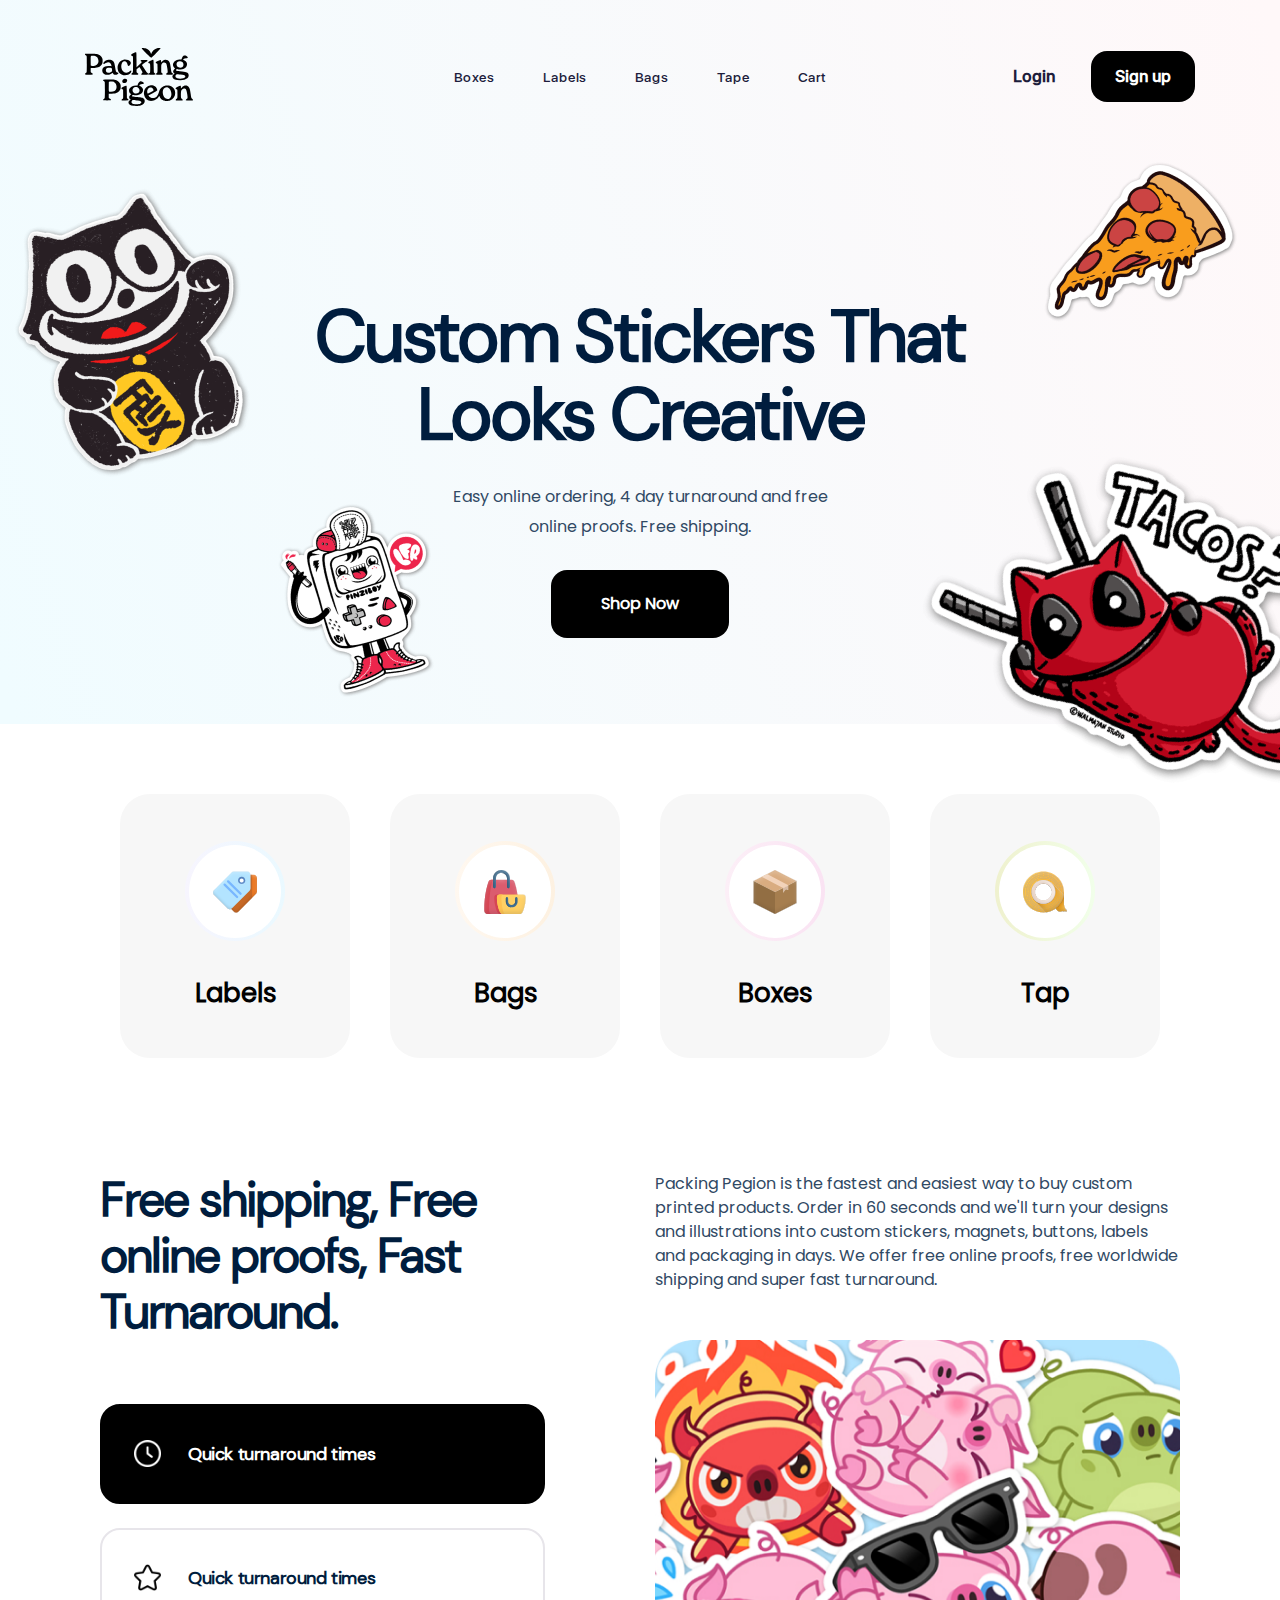
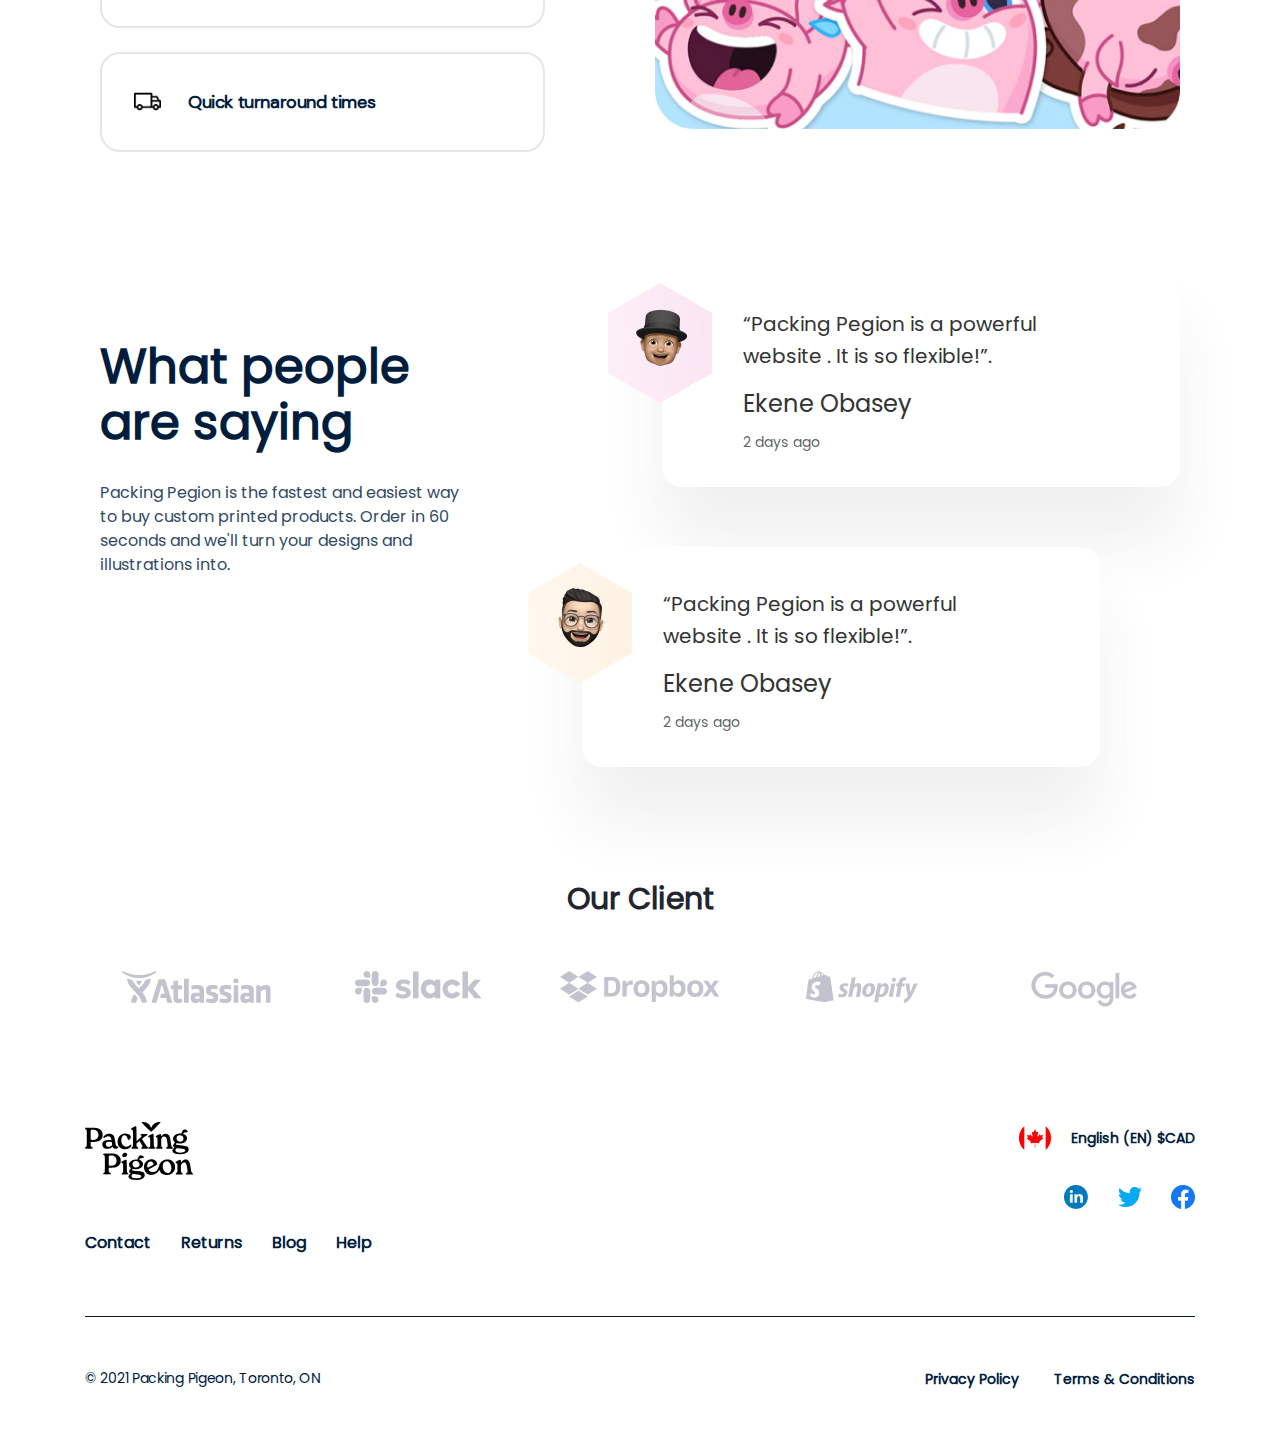
==== commit 6bf1b2ec: "Signed-off-by: raj-inovexia <rajkumar@innovagesoftwares.com>" ====
--- a/index.html
+++ b/index.html
@@ -254,7 +254,7 @@
                       <img src="assets/img/video.jpg" alt="poster"/>
                     </div>
                     <div class="videos swiper-slide">
-                      <img src="assets/img/video.jpg" alt="poster"/>
+                      <img src="assets/img/video.png" alt="poster"/>
                     </div>
                     <div class="videos swiper-slide">
                       <img src="assets/img/video.jpg" alt="poster"/>
@@ -378,8 +378,14 @@
                 </div>
                 <div class="col col-12 col-md-6">
                   <div class="right-part text-left text-md-right">
-                    <div class="lang">
-                      <p>English (EN) $CAD</p>
+                    <div class="lang d-flex">
+                      <img
+                            src="./assets/img/canada.png"
+                            class=""
+                            alt="Canada"
+                            width="32"
+                            height="32"
+                          /><p>English (EN) $CAD</p>
                     </div>
                     <div class="footer-social-link">
                       <ul>
--- a/assets/css/packing-pigeon.min.css
+++ b/assets/css/packing-pigeon.min.css
@@ -1,2 +1,2 @@
-:root{--blue: #007bff;--indigo: #6610f2;--purple: #6f42c1;--pink: #e83e8c;--red: #dc3545;--orange: #fd7e14;--yellow: #ffc107;--green: #28a745;--teal: #20c997;--cyan: #17a2b8;--white: #fff;--gray: #6c757d;--gray-dark: #343a40;--primary: #007bff;--secondary: #6c757d;--success: #28a745;--info: #17a2b8;--warning: #ffc107;--danger: #dc3545;--light: #f8f9fa;--dark: #343a40;--breakpoint-xs: 0;--breakpoint-sm: 576px;--breakpoint-md: 768px;--breakpoint-lg: 992px;--breakpoint-xl: 1200px;--breakpoint-xxl: 1440px;--breakpoint-xxxl: 1600px;--font-family-sans-serif: -apple-system, BlinkMacSystemFont, "Segoe UI", Roboto, "Helvetica Neue", Arial, "Noto Sans", "Liberation Sans", sans-serif, "Apple Color Emoji", "Segoe UI Emoji", "Segoe UI Symbol", "Noto Color Emoji";--font-family-monospace: SFMono-Regular, Menlo, Monaco, Consolas, "Liberation Mono", "Courier New", monospace}*,*::before,*::after{box-sizing:border-box}html{font-family:sans-serif;line-height:1.15;-webkit-text-size-adjust:100%;-webkit-tap-highlight-color:rgba(0,0,0,0)}article,aside,figcaption,figure,footer,header,hgroup,main,nav,section{display:block}body{margin:0;font-family:-apple-system,BlinkMacSystemFont,"Segoe UI",Roboto,"Helvetica Neue",Arial,"Noto Sans","Liberation Sans",sans-serif,"Apple Color Emoji","Segoe UI Emoji","Segoe UI Symbol","Noto Color Emoji";font-size:1rem;font-weight:400;line-height:1.5;color:#212529;text-align:left;background-color:#fff}[tabindex="-1"]:focus:not(:focus-visible){outline:0 !important}hr{box-sizing:content-box;height:0;overflow:visible}h1,h2,h3,h4,h5,h6{margin-top:0;margin-bottom:.5rem}p{margin-top:0;margin-bottom:1rem}abbr[title],abbr[data-original-title]{text-decoration:underline;text-decoration:underline dotted;cursor:help;border-bottom:0;text-decoration-skip-ink:none}address{margin-bottom:1rem;font-style:normal;line-height:inherit}ol,ul,dl{margin-top:0;margin-bottom:1rem}ol ol,ul ul,ol ul,ul ol{margin-bottom:0}dt{font-weight:700}dd{margin-bottom:.5rem;margin-left:0}blockquote{margin:0 0 1rem}b,strong{font-weight:bolder}small{font-size:80%}sub,sup{position:relative;font-size:75%;line-height:0;vertical-align:baseline}sub{bottom:-.25em}sup{top:-.5em}a{color:#007bff;text-decoration:none;background-color:transparent}a:hover{color:#0056b3;text-decoration:underline}a:not([href]):not([class]){color:inherit;text-decoration:none}a:not([href]):not([class]):hover{color:inherit;text-decoration:none}pre,code,kbd,samp{font-family:SFMono-Regular,Menlo,Monaco,Consolas,"Liberation Mono","Courier New",monospace;font-size:1em}pre{margin-top:0;margin-bottom:1rem;overflow:auto;-ms-overflow-style:scrollbar}figure{margin:0 0 1rem}img{vertical-align:middle;border-style:none}svg{overflow:hidden;vertical-align:middle}table{border-collapse:collapse}caption{padding-top:.75rem;padding-bottom:.75rem;color:#6c757d;text-align:left;caption-side:bottom}th{text-align:inherit;text-align:-webkit-match-parent}label{display:inline-block;margin-bottom:.5rem}button{border-radius:0}button:focus:not(:focus-visible){outline:0}input,button,select,optgroup,textarea{margin:0;font-family:inherit;font-size:inherit;line-height:inherit}button,input{overflow:visible}button,select{text-transform:none}[role="button"]{cursor:pointer}select{word-wrap:normal}button,[type="button"],[type="reset"],[type="submit"]{-webkit-appearance:button}button:not(:disabled),[type="button"]:not(:disabled),[type="reset"]:not(:disabled),[type="submit"]:not(:disabled){cursor:pointer}button::-moz-focus-inner,[type="button"]::-moz-focus-inner,[type="reset"]::-moz-focus-inner,[type="submit"]::-moz-focus-inner{padding:0;border-style:none}input[type="radio"],input[type="checkbox"]{box-sizing:border-box;padding:0}textarea{overflow:auto;resize:vertical}fieldset{min-width:0;padding:0;margin:0;border:0}legend{display:block;width:100%;max-width:100%;padding:0;margin-bottom:.5rem;font-size:1.5rem;line-height:inherit;color:inherit;white-space:normal}progress{vertical-align:baseline}[type="number"]::-webkit-inner-spin-button,[type="number"]::-webkit-outer-spin-button{height:auto}[type="search"]{outline-offset:-2px;-webkit-appearance:none}[type="search"]::-webkit-search-decoration{-webkit-appearance:none}::-webkit-file-upload-button{font:inherit;-webkit-appearance:button}output{display:inline-block}summary{display:list-item;cursor:pointer}template{display:none}[hidden]{display:none !important}h1,h2,h3,h4,h5,h6,.h1,.h2,.h3,.h4,.h5,.h6{margin-bottom:.5rem;font-weight:500;line-height:1.2}h1,.h1{font-size:2.5rem}h2,.h2{font-size:2rem}h3,.h3{font-size:1.75rem}h4,.h4{font-size:1.5rem}h5,.h5{font-size:1.25rem}h6,.h6{font-size:1rem}.lead{font-size:1.25rem;font-weight:300}.display-1{font-size:6rem;font-weight:300;line-height:1.2}.display-2{font-size:5.5rem;font-weight:300;line-height:1.2}.display-3{font-size:4.5rem;font-weight:300;line-height:1.2}.display-4{font-size:3.5rem;font-weight:300;line-height:1.2}hr{margin-top:1rem;margin-bottom:1rem;border:0;border-top:1px solid rgba(0,0,0,0.1)}small,.small{font-size:80%;font-weight:400}mark,.mark{padding:.2em;background-color:#fcf8e3}.list-unstyled{padding-left:0;list-style:none}.list-inline{padding-left:0;list-style:none}.list-inline-item{display:inline-block}.list-inline-item:not(:last-child){margin-right:.5rem}.initialism{font-size:90%;text-transform:uppercase}.blockquote{margin-bottom:1rem;font-size:1.25rem}.blockquote-footer{display:block;font-size:80%;color:#6c757d}.blockquote-footer::before{content:"\2014\00A0"}.img-fluid{max-width:100%;height:auto}.img-thumbnail{padding:.25rem;background-color:#fff;border:1px solid #dee2e6;border-radius:.25rem;max-width:100%;height:auto}.figure{display:inline-block}.figure-img{margin-bottom:.5rem;line-height:1}.figure-caption{font-size:90%;color:#6c757d}code{font-size:87.5%;color:#e83e8c;word-wrap:break-word}a>code{color:inherit}kbd{padding:.2rem .4rem;font-size:87.5%;color:#fff;background-color:#212529;border-radius:.2rem}kbd kbd{padding:0;font-size:100%;font-weight:700}pre{display:block;font-size:87.5%;color:#212529}pre code{font-size:inherit;color:inherit;word-break:normal}.pre-scrollable{max-height:340px;overflow-y:scroll}.container,.container-fluid,.container-sm,.container-md,.container-lg,.container-xl{width:100%;padding-right:15px;padding-left:15px;margin-right:auto;margin-left:auto}@media (min-width: 576px){.container,.container-sm{max-width:540px}}@media (min-width: 768px){.container,.container-sm,.container-md{max-width:720px}}@media (min-width: 992px){.container,.container-sm,.container-md,.container-lg{max-width:960px}}@media (min-width: 1200px){.container,.container-sm,.container-md,.container-lg,.container-xl{max-width:1140px}}.row{display:flex;flex-wrap:wrap;margin-right:-15px;margin-left:-15px}.no-gutters{margin-right:0;margin-left:0}.no-gutters>.col,.no-gutters>[class*="col-"]{padding-right:0;padding-left:0}.col-1,.col-2,.col-3,.col-4,.col-5,.col-6,.col-7,.col-8,.col-9,.col-10,.col-11,.col-12,.col,.col-auto,.col-sm-1,.col-sm-2,.col-sm-3,.col-sm-4,.col-sm-5,.col-sm-6,.col-sm-7,.col-sm-8,.col-sm-9,.col-sm-10,.col-sm-11,.col-sm-12,.col-sm,.col-sm-auto,.col-md-1,.col-md-2,.col-md-3,.col-md-4,.col-md-5,.col-md-6,.col-md-7,.col-md-8,.col-md-9,.col-md-10,.col-md-11,.col-md-12,.col-md,.col-md-auto,.col-lg-1,.col-lg-2,.col-lg-3,.col-lg-4,.col-lg-5,.col-lg-6,.col-lg-7,.col-lg-8,.col-lg-9,.col-lg-10,.col-lg-11,.col-lg-12,.col-lg,.col-lg-auto,.col-xl-1,.col-xl-2,.col-xl-3,.col-xl-4,.col-xl-5,.col-xl-6,.col-xl-7,.col-xl-8,.col-xl-9,.col-xl-10,.col-xl-11,.col-xl-12,.col-xl,.col-xl-auto,.col-xxl-1,.col-xxl-2,.col-xxl-3,.col-xxl-4,.col-xxl-5,.col-xxl-6,.col-xxl-7,.col-xxl-8,.col-xxl-9,.col-xxl-10,.col-xxl-11,.col-xxl-12,.col-xxl,.col-xxl-auto,.col-xxxl-1,.col-xxxl-2,.col-xxxl-3,.col-xxxl-4,.col-xxxl-5,.col-xxxl-6,.col-xxxl-7,.col-xxxl-8,.col-xxxl-9,.col-xxxl-10,.col-xxxl-11,.col-xxxl-12,.col-xxxl,.col-xxxl-auto{position:relative;width:100%;padding-right:15px;padding-left:15px}.col{flex-basis:0;flex-grow:1;max-width:100%}.row-cols-1>*{flex:0 0 100%;max-width:100%}.row-cols-2>*{flex:0 0 50%;max-width:50%}.row-cols-3>*{flex:0 0 33.33333%;max-width:33.33333%}.row-cols-4>*{flex:0 0 25%;max-width:25%}.row-cols-5>*{flex:0 0 20%;max-width:20%}.row-cols-6>*{flex:0 0 16.66667%;max-width:16.66667%}.col-auto{flex:0 0 auto;width:auto;max-width:100%}.col-1{flex:0 0 8.33333%;max-width:8.33333%}.col-2{flex:0 0 16.66667%;max-width:16.66667%}.col-3{flex:0 0 25%;max-width:25%}.col-4{flex:0 0 33.33333%;max-width:33.33333%}.col-5{flex:0 0 41.66667%;max-width:41.66667%}.col-6{flex:0 0 50%;max-width:50%}.col-7{flex:0 0 58.33333%;max-width:58.33333%}.col-8{flex:0 0 66.66667%;max-width:66.66667%}.col-9{flex:0 0 75%;max-width:75%}.col-10{flex:0 0 83.33333%;max-width:83.33333%}.col-11{flex:0 0 91.66667%;max-width:91.66667%}.col-12{flex:0 0 100%;max-width:100%}.order-first{order:-1}.order-last{order:13}.order-0{order:0}.order-1{order:1}.order-2{order:2}.order-3{order:3}.order-4{order:4}.order-5{order:5}.order-6{order:6}.order-7{order:7}.order-8{order:8}.order-9{order:9}.order-10{order:10}.order-11{order:11}.order-12{order:12}.offset-1{margin-left:8.33333%}.offset-2{margin-left:16.66667%}.offset-3{margin-left:25%}.offset-4{margin-left:33.33333%}.offset-5{margin-left:41.66667%}.offset-6{margin-left:50%}.offset-7{margin-left:58.33333%}.offset-8{margin-left:66.66667%}.offset-9{margin-left:75%}.offset-10{margin-left:83.33333%}.offset-11{margin-left:91.66667%}@media (min-width: 576px){.col-sm{flex-basis:0;flex-grow:1;max-width:100%}.row-cols-sm-1>*{flex:0 0 100%;max-width:100%}.row-cols-sm-2>*{flex:0 0 50%;max-width:50%}.row-cols-sm-3>*{flex:0 0 33.33333%;max-width:33.33333%}.row-cols-sm-4>*{flex:0 0 25%;max-width:25%}.row-cols-sm-5>*{flex:0 0 20%;max-width:20%}.row-cols-sm-6>*{flex:0 0 16.66667%;max-width:16.66667%}.col-sm-auto{flex:0 0 auto;width:auto;max-width:100%}.col-sm-1{flex:0 0 8.33333%;max-width:8.33333%}.col-sm-2{flex:0 0 16.66667%;max-width:16.66667%}.col-sm-3{flex:0 0 25%;max-width:25%}.col-sm-4{flex:0 0 33.33333%;max-width:33.33333%}.col-sm-5{flex:0 0 41.66667%;max-width:41.66667%}.col-sm-6{flex:0 0 50%;max-width:50%}.col-sm-7{flex:0 0 58.33333%;max-width:58.33333%}.col-sm-8{flex:0 0 66.66667%;max-width:66.66667%}.col-sm-9{flex:0 0 75%;max-width:75%}.col-sm-10{flex:0 0 83.33333%;max-width:83.33333%}.col-sm-11{flex:0 0 91.66667%;max-width:91.66667%}.col-sm-12{flex:0 0 100%;max-width:100%}.order-sm-first{order:-1}.order-sm-last{order:13}.order-sm-0{order:0}.order-sm-1{order:1}.order-sm-2{order:2}.order-sm-3{order:3}.order-sm-4{order:4}.order-sm-5{order:5}.order-sm-6{order:6}.order-sm-7{order:7}.order-sm-8{order:8}.order-sm-9{order:9}.order-sm-10{order:10}.order-sm-11{order:11}.order-sm-12{order:12}.offset-sm-0{margin-left:0}.offset-sm-1{margin-left:8.33333%}.offset-sm-2{margin-left:16.66667%}.offset-sm-3{margin-left:25%}.offset-sm-4{margin-left:33.33333%}.offset-sm-5{margin-left:41.66667%}.offset-sm-6{margin-left:50%}.offset-sm-7{margin-left:58.33333%}.offset-sm-8{margin-left:66.66667%}.offset-sm-9{margin-left:75%}.offset-sm-10{margin-left:83.33333%}.offset-sm-11{margin-left:91.66667%}}@media (min-width: 768px){.col-md{flex-basis:0;flex-grow:1;max-width:100%}.row-cols-md-1>*{flex:0 0 100%;max-width:100%}.row-cols-md-2>*{flex:0 0 50%;max-width:50%}.row-cols-md-3>*{flex:0 0 33.33333%;max-width:33.33333%}.row-cols-md-4>*{flex:0 0 25%;max-width:25%}.row-cols-md-5>*{flex:0 0 20%;max-width:20%}.row-cols-md-6>*{flex:0 0 16.66667%;max-width:16.66667%}.col-md-auto{flex:0 0 auto;width:auto;max-width:100%}.col-md-1{flex:0 0 8.33333%;max-width:8.33333%}.col-md-2{flex:0 0 16.66667%;max-width:16.66667%}.col-md-3{flex:0 0 25%;max-width:25%}.col-md-4{flex:0 0 33.33333%;max-width:33.33333%}.col-md-5{flex:0 0 41.66667%;max-width:41.66667%}.col-md-6{flex:0 0 50%;max-width:50%}.col-md-7{flex:0 0 58.33333%;max-width:58.33333%}.col-md-8{flex:0 0 66.66667%;max-width:66.66667%}.col-md-9{flex:0 0 75%;max-width:75%}.col-md-10{flex:0 0 83.33333%;max-width:83.33333%}.col-md-11{flex:0 0 91.66667%;max-width:91.66667%}.col-md-12{flex:0 0 100%;max-width:100%}.order-md-first{order:-1}.order-md-last{order:13}.order-md-0{order:0}.order-md-1{order:1}.order-md-2{order:2}.order-md-3{order:3}.order-md-4{order:4}.order-md-5{order:5}.order-md-6{order:6}.order-md-7{order:7}.order-md-8{order:8}.order-md-9{order:9}.order-md-10{order:10}.order-md-11{order:11}.order-md-12{order:12}.offset-md-0{margin-left:0}.offset-md-1{margin-left:8.33333%}.offset-md-2{margin-left:16.66667%}.offset-md-3{margin-left:25%}.offset-md-4{margin-left:33.33333%}.offset-md-5{margin-left:41.66667%}.offset-md-6{margin-left:50%}.offset-md-7{margin-left:58.33333%}.offset-md-8{margin-left:66.66667%}.offset-md-9{margin-left:75%}.offset-md-10{margin-left:83.33333%}.offset-md-11{margin-left:91.66667%}}@media (min-width: 992px){.col-lg{flex-basis:0;flex-grow:1;max-width:100%}.row-cols-lg-1>*{flex:0 0 100%;max-width:100%}.row-cols-lg-2>*{flex:0 0 50%;max-width:50%}.row-cols-lg-3>*{flex:0 0 33.33333%;max-width:33.33333%}.row-cols-lg-4>*{flex:0 0 25%;max-width:25%}.row-cols-lg-5>*{flex:0 0 20%;max-width:20%}.row-cols-lg-6>*{flex:0 0 16.66667%;max-width:16.66667%}.col-lg-auto{flex:0 0 auto;width:auto;max-width:100%}.col-lg-1{flex:0 0 8.33333%;max-width:8.33333%}.col-lg-2{flex:0 0 16.66667%;max-width:16.66667%}.col-lg-3{flex:0 0 25%;max-width:25%}.col-lg-4{flex:0 0 33.33333%;max-width:33.33333%}.col-lg-5{flex:0 0 41.66667%;max-width:41.66667%}.col-lg-6{flex:0 0 50%;max-width:50%}.col-lg-7{flex:0 0 58.33333%;max-width:58.33333%}.col-lg-8{flex:0 0 66.66667%;max-width:66.66667%}.col-lg-9{flex:0 0 75%;max-width:75%}.col-lg-10{flex:0 0 83.33333%;max-width:83.33333%}.col-lg-11{flex:0 0 91.66667%;max-width:91.66667%}.col-lg-12{flex:0 0 100%;max-width:100%}.order-lg-first{order:-1}.order-lg-last{order:13}.order-lg-0{order:0}.order-lg-1{order:1}.order-lg-2{order:2}.order-lg-3{order:3}.order-lg-4{order:4}.order-lg-5{order:5}.order-lg-6{order:6}.order-lg-7{order:7}.order-lg-8{order:8}.order-lg-9{order:9}.order-lg-10{order:10}.order-lg-11{order:11}.order-lg-12{order:12}.offset-lg-0{margin-left:0}.offset-lg-1{margin-left:8.33333%}.offset-lg-2{margin-left:16.66667%}.offset-lg-3{margin-left:25%}.offset-lg-4{margin-left:33.33333%}.offset-lg-5{margin-left:41.66667%}.offset-lg-6{margin-left:50%}.offset-lg-7{margin-left:58.33333%}.offset-lg-8{margin-left:66.66667%}.offset-lg-9{margin-left:75%}.offset-lg-10{margin-left:83.33333%}.offset-lg-11{margin-left:91.66667%}}@media (min-width: 1200px){.col-xl{flex-basis:0;flex-grow:1;max-width:100%}.row-cols-xl-1>*{flex:0 0 100%;max-width:100%}.row-cols-xl-2>*{flex:0 0 50%;max-width:50%}.row-cols-xl-3>*{flex:0 0 33.33333%;max-width:33.33333%}.row-cols-xl-4>*{flex:0 0 25%;max-width:25%}.row-cols-xl-5>*{flex:0 0 20%;max-width:20%}.row-cols-xl-6>*{flex:0 0 16.66667%;max-width:16.66667%}.col-xl-auto{flex:0 0 auto;width:auto;max-width:100%}.col-xl-1{flex:0 0 8.33333%;max-width:8.33333%}.col-xl-2{flex:0 0 16.66667%;max-width:16.66667%}.col-xl-3{flex:0 0 25%;max-width:25%}.col-xl-4{flex:0 0 33.33333%;max-width:33.33333%}.col-xl-5{flex:0 0 41.66667%;max-width:41.66667%}.col-xl-6{flex:0 0 50%;max-width:50%}.col-xl-7{flex:0 0 58.33333%;max-width:58.33333%}.col-xl-8{flex:0 0 66.66667%;max-width:66.66667%}.col-xl-9{flex:0 0 75%;max-width:75%}.col-xl-10{flex:0 0 83.33333%;max-width:83.33333%}.col-xl-11{flex:0 0 91.66667%;max-width:91.66667%}.col-xl-12{flex:0 0 100%;max-width:100%}.order-xl-first{order:-1}.order-xl-last{order:13}.order-xl-0{order:0}.order-xl-1{order:1}.order-xl-2{order:2}.order-xl-3{order:3}.order-xl-4{order:4}.order-xl-5{order:5}.order-xl-6{order:6}.order-xl-7{order:7}.order-xl-8{order:8}.order-xl-9{order:9}.order-xl-10{order:10}.order-xl-11{order:11}.order-xl-12{order:12}.offset-xl-0{margin-left:0}.offset-xl-1{margin-left:8.33333%}.offset-xl-2{margin-left:16.66667%}.offset-xl-3{margin-left:25%}.offset-xl-4{margin-left:33.33333%}.offset-xl-5{margin-left:41.66667%}.offset-xl-6{margin-left:50%}.offset-xl-7{margin-left:58.33333%}.offset-xl-8{margin-left:66.66667%}.offset-xl-9{margin-left:75%}.offset-xl-10{margin-left:83.33333%}.offset-xl-11{margin-left:91.66667%}}@media (min-width: 1440px){.col-xxl{flex-basis:0;flex-grow:1;max-width:100%}.row-cols-xxl-1>*{flex:0 0 100%;max-width:100%}.row-cols-xxl-2>*{flex:0 0 50%;max-width:50%}.row-cols-xxl-3>*{flex:0 0 33.33333%;max-width:33.33333%}.row-cols-xxl-4>*{flex:0 0 25%;max-width:25%}.row-cols-xxl-5>*{flex:0 0 20%;max-width:20%}.row-cols-xxl-6>*{flex:0 0 16.66667%;max-width:16.66667%}.col-xxl-auto{flex:0 0 auto;width:auto;max-width:100%}.col-xxl-1{flex:0 0 8.33333%;max-width:8.33333%}.col-xxl-2{flex:0 0 16.66667%;max-width:16.66667%}.col-xxl-3{flex:0 0 25%;max-width:25%}.col-xxl-4{flex:0 0 33.33333%;max-width:33.33333%}.col-xxl-5{flex:0 0 41.66667%;max-width:41.66667%}.col-xxl-6{flex:0 0 50%;max-width:50%}.col-xxl-7{flex:0 0 58.33333%;max-width:58.33333%}.col-xxl-8{flex:0 0 66.66667%;max-width:66.66667%}.col-xxl-9{flex:0 0 75%;max-width:75%}.col-xxl-10{flex:0 0 83.33333%;max-width:83.33333%}.col-xxl-11{flex:0 0 91.66667%;max-width:91.66667%}.col-xxl-12{flex:0 0 100%;max-width:100%}.order-xxl-first{order:-1}.order-xxl-last{order:13}.order-xxl-0{order:0}.order-xxl-1{order:1}.order-xxl-2{order:2}.order-xxl-3{order:3}.order-xxl-4{order:4}.order-xxl-5{order:5}.order-xxl-6{order:6}.order-xxl-7{order:7}.order-xxl-8{order:8}.order-xxl-9{order:9}.order-xxl-10{order:10}.order-xxl-11{order:11}.order-xxl-12{order:12}.offset-xxl-0{margin-left:0}.offset-xxl-1{margin-left:8.33333%}.offset-xxl-2{margin-left:16.66667%}.offset-xxl-3{margin-left:25%}.offset-xxl-4{margin-left:33.33333%}.offset-xxl-5{margin-left:41.66667%}.offset-xxl-6{margin-left:50%}.offset-xxl-7{margin-left:58.33333%}.offset-xxl-8{margin-left:66.66667%}.offset-xxl-9{margin-left:75%}.offset-xxl-10{margin-left:83.33333%}.offset-xxl-11{margin-left:91.66667%}}@media (min-width: 1600px){.col-xxxl{flex-basis:0;flex-grow:1;max-width:100%}.row-cols-xxxl-1>*{flex:0 0 100%;max-width:100%}.row-cols-xxxl-2>*{flex:0 0 50%;max-width:50%}.row-cols-xxxl-3>*{flex:0 0 33.33333%;max-width:33.33333%}.row-cols-xxxl-4>*{flex:0 0 25%;max-width:25%}.row-cols-xxxl-5>*{flex:0 0 20%;max-width:20%}.row-cols-xxxl-6>*{flex:0 0 16.66667%;max-width:16.66667%}.col-xxxl-auto{flex:0 0 auto;width:auto;max-width:100%}.col-xxxl-1{flex:0 0 8.33333%;max-width:8.33333%}.col-xxxl-2{flex:0 0 16.66667%;max-width:16.66667%}.col-xxxl-3{flex:0 0 25%;max-width:25%}.col-xxxl-4{flex:0 0 33.33333%;max-width:33.33333%}.col-xxxl-5{flex:0 0 41.66667%;max-width:41.66667%}.col-xxxl-6{flex:0 0 50%;max-width:50%}.col-xxxl-7{flex:0 0 58.33333%;max-width:58.33333%}.col-xxxl-8{flex:0 0 66.66667%;max-width:66.66667%}.col-xxxl-9{flex:0 0 75%;max-width:75%}.col-xxxl-10{flex:0 0 83.33333%;max-width:83.33333%}.col-xxxl-11{flex:0 0 91.66667%;max-width:91.66667%}.col-xxxl-12{flex:0 0 100%;max-width:100%}.order-xxxl-first{order:-1}.order-xxxl-last{order:13}.order-xxxl-0{order:0}.order-xxxl-1{order:1}.order-xxxl-2{order:2}.order-xxxl-3{order:3}.order-xxxl-4{order:4}.order-xxxl-5{order:5}.order-xxxl-6{order:6}.order-xxxl-7{order:7}.order-xxxl-8{order:8}.order-xxxl-9{order:9}.order-xxxl-10{order:10}.order-xxxl-11{order:11}.order-xxxl-12{order:12}.offset-xxxl-0{margin-left:0}.offset-xxxl-1{margin-left:8.33333%}.offset-xxxl-2{margin-left:16.66667%}.offset-xxxl-3{margin-left:25%}.offset-xxxl-4{margin-left:33.33333%}.offset-xxxl-5{margin-left:41.66667%}.offset-xxxl-6{margin-left:50%}.offset-xxxl-7{margin-left:58.33333%}.offset-xxxl-8{margin-left:66.66667%}.offset-xxxl-9{margin-left:75%}.offset-xxxl-10{margin-left:83.33333%}.offset-xxxl-11{margin-left:91.66667%}}.table{width:100%;margin-bottom:1rem;color:#212529}.table th,.table td{padding:.75rem;vertical-align:top;border-top:1px solid #dee2e6}.table thead th{vertical-align:bottom;border-bottom:2px solid #dee2e6}.table tbody+tbody{border-top:2px solid #dee2e6}.table-sm th,.table-sm td{padding:.3rem}.table-bordered{border:1px solid #dee2e6}.table-bordered th,.table-bordered td{border:1px solid #dee2e6}.table-bordered thead th,.table-bordered thead td{border-bottom-width:2px}.table-borderless th,.table-borderless td,.table-borderless thead th,.table-borderless tbody+tbody{border:0}.table-striped tbody tr:nth-of-type(odd){background-color:rgba(0,0,0,0.05)}.table-hover tbody tr:hover{color:#212529;background-color:rgba(0,0,0,0.075)}.table-primary,.table-primary>th,.table-primary>td{background-color:#b8daff}.table-primary th,.table-primary td,.table-primary thead th,.table-primary tbody+tbody{border-color:#7abaff}.table-hover .table-primary:hover{background-color:#9fcdff}.table-hover .table-primary:hover>td,.table-hover .table-primary:hover>th{background-color:#9fcdff}.table-secondary,.table-secondary>th,.table-secondary>td{background-color:#d6d8db}.table-secondary th,.table-secondary td,.table-secondary thead th,.table-secondary tbody+tbody{border-color:#b3b7bb}.table-hover .table-secondary:hover{background-color:#c8cbcf}.table-hover .table-secondary:hover>td,.table-hover .table-secondary:hover>th{background-color:#c8cbcf}.table-success,.table-success>th,.table-success>td{background-color:#c3e6cb}.table-success th,.table-success td,.table-success thead th,.table-success tbody+tbody{border-color:#8fd19e}.table-hover .table-success:hover{background-color:#b1dfbb}.table-hover .table-success:hover>td,.table-hover .table-success:hover>th{background-color:#b1dfbb}.table-info,.table-info>th,.table-info>td{background-color:#bee5eb}.table-info th,.table-info td,.table-info thead th,.table-info tbody+tbody{border-color:#86cfda}.table-hover .table-info:hover{background-color:#abdde5}.table-hover .table-info:hover>td,.table-hover .table-info:hover>th{background-color:#abdde5}.table-warning,.table-warning>th,.table-warning>td{background-color:#ffeeba}.table-warning th,.table-warning td,.table-warning thead th,.table-warning tbody+tbody{border-color:#ffdf7e}.table-hover .table-warning:hover{background-color:#ffe8a1}.table-hover .table-warning:hover>td,.table-hover .table-warning:hover>th{background-color:#ffe8a1}.table-danger,.table-danger>th,.table-danger>td{background-color:#f5c6cb}.table-danger th,.table-danger td,.table-danger thead th,.table-danger tbody+tbody{border-color:#ed969e}.table-hover .table-danger:hover{background-color:#f1b0b7}.table-hover .table-danger:hover>td,.table-hover .table-danger:hover>th{background-color:#f1b0b7}.table-light,.table-light>th,.table-light>td{background-color:#fdfdfe}.table-light th,.table-light td,.table-light thead th,.table-light tbody+tbody{border-color:#fbfcfc}.table-hover .table-light:hover{background-color:#ececf6}.table-hover .table-light:hover>td,.table-hover .table-light:hover>th{background-color:#ececf6}.table-dark,.table-dark>th,.table-dark>td{background-color:#c6c8ca}.table-dark th,.table-dark td,.table-dark thead th,.table-dark tbody+tbody{border-color:#95999c}.table-hover .table-dark:hover{background-color:#b9bbbe}.table-hover .table-dark:hover>td,.table-hover .table-dark:hover>th{background-color:#b9bbbe}.table-active,.table-active>th,.table-active>td{background-color:rgba(0,0,0,0.075)}.table-hover .table-active:hover{background-color:rgba(0,0,0,0.075)}.table-hover .table-active:hover>td,.table-hover .table-active:hover>th{background-color:rgba(0,0,0,0.075)}.table .thead-dark th{color:#fff;background-color:#343a40;border-color:#454d55}.table .thead-light th{color:#495057;background-color:#e9ecef;border-color:#dee2e6}.table-dark{color:#fff;background-color:#343a40}.table-dark th,.table-dark td,.table-dark thead th{border-color:#454d55}.table-dark.table-bordered{border:0}.table-dark.table-striped tbody tr:nth-of-type(odd){background-color:rgba(255,255,255,0.05)}.table-dark.table-hover tbody tr:hover{color:#fff;background-color:rgba(255,255,255,0.075)}@media (max-width: 575.98px){.table-responsive-sm{display:block;width:100%;overflow-x:auto;-webkit-overflow-scrolling:touch}.table-responsive-sm>.table-bordered{border:0}}@media (max-width: 767.98px){.table-responsive-md{display:block;width:100%;overflow-x:auto;-webkit-overflow-scrolling:touch}.table-responsive-md>.table-bordered{border:0}}@media (max-width: 991.98px){.table-responsive-lg{display:block;width:100%;overflow-x:auto;-webkit-overflow-scrolling:touch}.table-responsive-lg>.table-bordered{border:0}}@media (max-width: 1199.98px){.table-responsive-xl{display:block;width:100%;overflow-x:auto;-webkit-overflow-scrolling:touch}.table-responsive-xl>.table-bordered{border:0}}@media (max-width: 1439.98px){.table-responsive-xxl{display:block;width:100%;overflow-x:auto;-webkit-overflow-scrolling:touch}.table-responsive-xxl>.table-bordered{border:0}}@media (max-width: 1599.98px){.table-responsive-xxxl{display:block;width:100%;overflow-x:auto;-webkit-overflow-scrolling:touch}.table-responsive-xxxl>.table-bordered{border:0}}.table-responsive{display:block;width:100%;overflow-x:auto;-webkit-overflow-scrolling:touch}.table-responsive>.table-bordered{border:0}.form-control{display:block;width:100%;height:calc(1.5em + .75rem + 2px);padding:.375rem .75rem;font-size:1rem;font-weight:400;line-height:1.5;color:#495057;background-color:#fff;background-clip:padding-box;border:1px solid #ced4da;border-radius:.25rem;transition:border-color 0.15s ease-in-out,box-shadow 0.15s ease-in-out}@media (prefers-reduced-motion: reduce){.form-control{transition:none}}.form-control::-ms-expand{background-color:transparent;border:0}.form-control:-moz-focusring{color:transparent;text-shadow:0 0 0 #495057}.form-control:focus{color:#495057;background-color:#fff;border-color:#80bdff;outline:0;box-shadow:0 0 0 .2rem rgba(0,123,255,0.25)}.form-control::placeholder{color:#6c757d;opacity:1}.form-control:disabled,.form-control[readonly]{background-color:#e9ecef;opacity:1}input[type="date"].form-control,input[type="time"].form-control,input[type="datetime-local"].form-control,input[type="month"].form-control{appearance:none}select.form-control:focus::-ms-value{color:#495057;background-color:#fff}.form-control-file,.form-control-range{display:block;width:100%}.col-form-label{padding-top:calc(.375rem + 1px);padding-bottom:calc(.375rem + 1px);margin-bottom:0;font-size:inherit;line-height:1.5}.col-form-label-lg{padding-top:calc(.5rem + 1px);padding-bottom:calc(.5rem + 1px);font-size:1.25rem;line-height:1.5}.col-form-label-sm{padding-top:calc(.25rem + 1px);padding-bottom:calc(.25rem + 1px);font-size:.875rem;line-height:1.5}.form-control-plaintext{display:block;width:100%;padding:.375rem 0;margin-bottom:0;font-size:1rem;line-height:1.5;color:#212529;background-color:transparent;border:solid transparent;border-width:1px 0}.form-control-plaintext.form-control-sm,.form-control-plaintext.form-control-lg{padding-right:0;padding-left:0}.form-control-sm{height:calc(1.5em + .5rem + 2px);padding:.25rem .5rem;font-size:.875rem;line-height:1.5;border-radius:.2rem}.form-control-lg{height:calc(1.5em + 1rem + 2px);padding:.5rem 1rem;font-size:1.25rem;line-height:1.5;border-radius:.3rem}select.form-control[size],select.form-control[multiple]{height:auto}textarea.form-control{height:auto}.form-group{margin-bottom:1rem}.form-text{display:block;margin-top:.25rem}.form-row{display:flex;flex-wrap:wrap;margin-right:-5px;margin-left:-5px}.form-row>.col,.form-row>[class*="col-"]{padding-right:5px;padding-left:5px}.form-check{position:relative;display:block;padding-left:1.25rem}.form-check-input{position:absolute;margin-top:.3rem;margin-left:-1.25rem}.form-check-input[disabled] ~ .form-check-label,.form-check-input:disabled ~ .form-check-label{color:#6c757d}.form-check-label{margin-bottom:0}.form-check-inline{display:inline-flex;align-items:center;padding-left:0;margin-right:.75rem}.form-check-inline .form-check-input{position:static;margin-top:0;margin-right:.3125rem;margin-left:0}.valid-feedback{display:none;width:100%;margin-top:.25rem;font-size:80%;color:#28a745}.valid-tooltip{position:absolute;top:100%;left:0;z-index:5;display:none;max-width:100%;padding:.25rem .5rem;margin-top:.1rem;font-size:.875rem;line-height:1.5;color:#fff;background-color:rgba(40,167,69,0.9);border-radius:.25rem}.form-row>.col>.valid-tooltip,.form-row>[class*="col-"]>.valid-tooltip{left:5px}.was-validated :valid ~ .valid-feedback,.was-validated :valid ~ .valid-tooltip,.is-valid ~ .valid-feedback,.is-valid ~ .valid-tooltip{display:block}.was-validated .form-control:valid,.form-control.is-valid{border-color:#28a745;padding-right:calc(1.5em + .75rem);background-image:url("data:image/svg+xml,%3csvg xmlns='http://www.w3.org/2000/svg' width='8' height='8' viewBox='0 0 8 8'%3e%3cpath fill='%2328a745' d='M2.3 6.73L.6 4.53c-.4-1.04.46-1.4 1.1-.8l1.1 1.4 3.4-3.8c.6-.63 1.6-.27 1.2.7l-4 4.6c-.43.5-.8.4-1.1.1z'/%3e%3c/svg%3e");background-repeat:no-repeat;background-position:right calc(.375em + .1875rem) center;background-size:calc(.75em + .375rem) calc(.75em + .375rem)}.was-validated .form-control:valid:focus,.form-control.is-valid:focus{border-color:#28a745;box-shadow:0 0 0 .2rem rgba(40,167,69,0.25)}.was-validated textarea.form-control:valid,textarea.form-control.is-valid{padding-right:calc(1.5em + .75rem);background-position:top calc(.375em + .1875rem) right calc(.375em + .1875rem)}.was-validated .custom-select:valid,.custom-select.is-valid{border-color:#28a745;padding-right:calc(.75em + 2.3125rem);background:url("data:image/svg+xml,%3csvg xmlns='http://www.w3.org/2000/svg' width='4' height='5' viewBox='0 0 4 5'%3e%3cpath fill='%23343a40' d='M2 0L0 2h4zm0 5L0 3h4z'/%3e%3c/svg%3e") right .75rem center/8px 10px no-repeat,#fff url("data:image/svg+xml,%3csvg xmlns='http://www.w3.org/2000/svg' width='8' height='8' viewBox='0 0 8 8'%3e%3cpath fill='%2328a745' d='M2.3 6.73L.6 4.53c-.4-1.04.46-1.4 1.1-.8l1.1 1.4 3.4-3.8c.6-.63 1.6-.27 1.2.7l-4 4.6c-.43.5-.8.4-1.1.1z'/%3e%3c/svg%3e") center right 1.75rem/calc(.75em + .375rem) calc(.75em + .375rem) no-repeat}.was-validated .custom-select:valid:focus,.custom-select.is-valid:focus{border-color:#28a745;box-shadow:0 0 0 .2rem rgba(40,167,69,0.25)}.was-validated .form-check-input:valid ~ .form-check-label,.form-check-input.is-valid ~ .form-check-label{color:#28a745}.was-validated .form-check-input:valid ~ .valid-feedback,.was-validated .form-check-input:valid ~ .valid-tooltip,.form-check-input.is-valid ~ .valid-feedback,.form-check-input.is-valid ~ .valid-tooltip{display:block}.was-validated .custom-control-input:valid ~ .custom-control-label,.custom-control-input.is-valid ~ .custom-control-label{color:#28a745}.was-validated .custom-control-input:valid ~ .custom-control-label::before,.custom-control-input.is-valid ~ .custom-control-label::before{border-color:#28a745}.was-validated .custom-control-input:valid:checked ~ .custom-control-label::before,.custom-control-input.is-valid:checked ~ .custom-control-label::before{border-color:#34ce57;background-color:#34ce57}.was-validated .custom-control-input:valid:focus ~ .custom-control-label::before,.custom-control-input.is-valid:focus ~ .custom-control-label::before{box-shadow:0 0 0 .2rem rgba(40,167,69,0.25)}.was-validated .custom-control-input:valid:focus:not(:checked) ~ .custom-control-label::before,.custom-control-input.is-valid:focus:not(:checked) ~ .custom-control-label::before{border-color:#28a745}.was-validated .custom-file-input:valid ~ .custom-file-label,.custom-file-input.is-valid ~ .custom-file-label{border-color:#28a745}.was-validated .custom-file-input:valid:focus ~ .custom-file-label,.custom-file-input.is-valid:focus ~ .custom-file-label{border-color:#28a745;box-shadow:0 0 0 .2rem rgba(40,167,69,0.25)}.invalid-feedback{display:none;width:100%;margin-top:.25rem;font-size:80%;color:#dc3545}.invalid-tooltip{position:absolute;top:100%;left:0;z-index:5;display:none;max-width:100%;padding:.25rem .5rem;margin-top:.1rem;font-size:.875rem;line-height:1.5;color:#fff;background-color:rgba(220,53,69,0.9);border-radius:.25rem}.form-row>.col>.invalid-tooltip,.form-row>[class*="col-"]>.invalid-tooltip{left:5px}.was-validated :invalid ~ .invalid-feedback,.was-validated :invalid ~ .invalid-tooltip,.is-invalid ~ .invalid-feedback,.is-invalid ~ .invalid-tooltip{display:block}.was-validated .form-control:invalid,.form-control.is-invalid{border-color:#dc3545;padding-right:calc(1.5em + .75rem);background-image:url("data:image/svg+xml,%3csvg xmlns='http://www.w3.org/2000/svg' width='12' height='12' fill='none' stroke='%23dc3545' viewBox='0 0 12 12'%3e%3ccircle cx='6' cy='6' r='4.5'/%3e%3cpath stroke-linejoin='round' d='M5.8 3.6h.4L6 6.5z'/%3e%3ccircle cx='6' cy='8.2' r='.6' fill='%23dc3545' stroke='none'/%3e%3c/svg%3e");background-repeat:no-repeat;background-position:right calc(.375em + .1875rem) center;background-size:calc(.75em + .375rem) calc(.75em + .375rem)}.was-validated .form-control:invalid:focus,.form-control.is-invalid:focus{border-color:#dc3545;box-shadow:0 0 0 .2rem rgba(220,53,69,0.25)}.was-validated textarea.form-control:invalid,textarea.form-control.is-invalid{padding-right:calc(1.5em + .75rem);background-position:top calc(.375em + .1875rem) right calc(.375em + .1875rem)}.was-validated .custom-select:invalid,.custom-select.is-invalid{border-color:#dc3545;padding-right:calc(.75em + 2.3125rem);background:url("data:image/svg+xml,%3csvg xmlns='http://www.w3.org/2000/svg' width='4' height='5' viewBox='0 0 4 5'%3e%3cpath fill='%23343a40' d='M2 0L0 2h4zm0 5L0 3h4z'/%3e%3c/svg%3e") right .75rem center/8px 10px no-repeat,#fff url("data:image/svg+xml,%3csvg xmlns='http://www.w3.org/2000/svg' width='12' height='12' fill='none' stroke='%23dc3545' viewBox='0 0 12 12'%3e%3ccircle cx='6' cy='6' r='4.5'/%3e%3cpath stroke-linejoin='round' d='M5.8 3.6h.4L6 6.5z'/%3e%3ccircle cx='6' cy='8.2' r='.6' fill='%23dc3545' stroke='none'/%3e%3c/svg%3e") center right 1.75rem/calc(.75em + .375rem) calc(.75em + .375rem) no-repeat}.was-validated .custom-select:invalid:focus,.custom-select.is-invalid:focus{border-color:#dc3545;box-shadow:0 0 0 .2rem rgba(220,53,69,0.25)}.was-validated .form-check-input:invalid ~ .form-check-label,.form-check-input.is-invalid ~ .form-check-label{color:#dc3545}.was-validated .form-check-input:invalid ~ .invalid-feedback,.was-validated .form-check-input:invalid ~ .invalid-tooltip,.form-check-input.is-invalid ~ .invalid-feedback,.form-check-input.is-invalid ~ .invalid-tooltip{display:block}.was-validated .custom-control-input:invalid ~ .custom-control-label,.custom-control-input.is-invalid ~ .custom-control-label{color:#dc3545}.was-validated .custom-control-input:invalid ~ .custom-control-label::before,.custom-control-input.is-invalid ~ .custom-control-label::before{border-color:#dc3545}.was-validated .custom-control-input:invalid:checked ~ .custom-control-label::before,.custom-control-input.is-invalid:checked ~ .custom-control-label::before{border-color:#e4606d;background-color:#e4606d}.was-validated .custom-control-input:invalid:focus ~ .custom-control-label::before,.custom-control-input.is-invalid:focus ~ .custom-control-label::before{box-shadow:0 0 0 .2rem rgba(220,53,69,0.25)}.was-validated .custom-control-input:invalid:focus:not(:checked) ~ .custom-control-label::before,.custom-control-input.is-invalid:focus:not(:checked) ~ .custom-control-label::before{border-color:#dc3545}.was-validated .custom-file-input:invalid ~ .custom-file-label,.custom-file-input.is-invalid ~ .custom-file-label{border-color:#dc3545}.was-validated .custom-file-input:invalid:focus ~ .custom-file-label,.custom-file-input.is-invalid:focus ~ .custom-file-label{border-color:#dc3545;box-shadow:0 0 0 .2rem rgba(220,53,69,0.25)}.form-inline{display:flex;flex-flow:row wrap;align-items:center}.form-inline .form-check{width:100%}@media (min-width: 576px){.form-inline label{display:flex;align-items:center;justify-content:center;margin-bottom:0}.form-inline .form-group{display:flex;flex:0 0 auto;flex-flow:row wrap;align-items:center;margin-bottom:0}.form-inline .form-control{display:inline-block;width:auto;vertical-align:middle}.form-inline .form-control-plaintext{display:inline-block}.form-inline .input-group,.form-inline .custom-select{width:auto}.form-inline .form-check{display:flex;align-items:center;justify-content:center;width:auto;padding-left:0}.form-inline .form-check-input{position:relative;flex-shrink:0;margin-top:0;margin-right:.25rem;margin-left:0}.form-inline .custom-control{align-items:center;justify-content:center}.form-inline .custom-control-label{margin-bottom:0}}.btn{display:inline-block;font-weight:400;color:#212529;text-align:center;vertical-align:middle;user-select:none;background-color:transparent;border:1px solid transparent;padding:.375rem .75rem;font-size:1rem;line-height:1.5;border-radius:.25rem;transition:color 0.15s ease-in-out,background-color 0.15s ease-in-out,border-color 0.15s ease-in-out,box-shadow 0.15s ease-in-out}@media (prefers-reduced-motion: reduce){.btn{transition:none}}.btn:hover{color:#212529;text-decoration:none}.btn:focus,.btn.focus{outline:0;box-shadow:0 0 0 .2rem rgba(0,123,255,0.25)}.btn.disabled,.btn:disabled{opacity:.65}.btn:not(:disabled):not(.disabled){cursor:pointer}a.btn.disabled,fieldset:disabled a.btn{pointer-events:none}.btn-primary{color:#fff;background-color:#007bff;border-color:#007bff}.btn-primary:hover{color:#fff;background-color:#0069d9;border-color:#0062cc}.btn-primary:focus,.btn-primary.focus{color:#fff;background-color:#0069d9;border-color:#0062cc;box-shadow:0 0 0 .2rem rgba(38,143,255,0.5)}.btn-primary.disabled,.btn-primary:disabled{color:#fff;background-color:#007bff;border-color:#007bff}.btn-primary:not(:disabled):not(.disabled):active,.btn-primary:not(:disabled):not(.disabled).active,.show>.btn-primary.dropdown-toggle{color:#fff;background-color:#0062cc;border-color:#005cbf}.btn-primary:not(:disabled):not(.disabled):active:focus,.btn-primary:not(:disabled):not(.disabled).active:focus,.show>.btn-primary.dropdown-toggle:focus{box-shadow:0 0 0 .2rem rgba(38,143,255,0.5)}.btn-secondary{color:#fff;background-color:#6c757d;border-color:#6c757d}.btn-secondary:hover{color:#fff;background-color:#5a6268;border-color:#545b62}.btn-secondary:focus,.btn-secondary.focus{color:#fff;background-color:#5a6268;border-color:#545b62;box-shadow:0 0 0 .2rem rgba(130,138,145,0.5)}.btn-secondary.disabled,.btn-secondary:disabled{color:#fff;background-color:#6c757d;border-color:#6c757d}.btn-secondary:not(:disabled):not(.disabled):active,.btn-secondary:not(:disabled):not(.disabled).active,.show>.btn-secondary.dropdown-toggle{color:#fff;background-color:#545b62;border-color:#4e555b}.btn-secondary:not(:disabled):not(.disabled):active:focus,.btn-secondary:not(:disabled):not(.disabled).active:focus,.show>.btn-secondary.dropdown-toggle:focus{box-shadow:0 0 0 .2rem rgba(130,138,145,0.5)}.btn-success{color:#fff;background-color:#28a745;border-color:#28a745}.btn-success:hover{color:#fff;background-color:#218838;border-color:#1e7e34}.btn-success:focus,.btn-success.focus{color:#fff;background-color:#218838;border-color:#1e7e34;box-shadow:0 0 0 .2rem rgba(72,180,97,0.5)}.btn-success.disabled,.btn-success:disabled{color:#fff;background-color:#28a745;border-color:#28a745}.btn-success:not(:disabled):not(.disabled):active,.btn-success:not(:disabled):not(.disabled).active,.show>.btn-success.dropdown-toggle{color:#fff;background-color:#1e7e34;border-color:#1c7430}.btn-success:not(:disabled):not(.disabled):active:focus,.btn-success:not(:disabled):not(.disabled).active:focus,.show>.btn-success.dropdown-toggle:focus{box-shadow:0 0 0 .2rem rgba(72,180,97,0.5)}.btn-info{color:#fff;background-color:#17a2b8;border-color:#17a2b8}.btn-info:hover{color:#fff;background-color:#138496;border-color:#117a8b}.btn-info:focus,.btn-info.focus{color:#fff;background-color:#138496;border-color:#117a8b;box-shadow:0 0 0 .2rem rgba(58,176,195,0.5)}.btn-info.disabled,.btn-info:disabled{color:#fff;background-color:#17a2b8;border-color:#17a2b8}.btn-info:not(:disabled):not(.disabled):active,.btn-info:not(:disabled):not(.disabled).active,.show>.btn-info.dropdown-toggle{color:#fff;background-color:#117a8b;border-color:#10707f}.btn-info:not(:disabled):not(.disabled):active:focus,.btn-info:not(:disabled):not(.disabled).active:focus,.show>.btn-info.dropdown-toggle:focus{box-shadow:0 0 0 .2rem rgba(58,176,195,0.5)}.btn-warning{color:#212529;background-color:#ffc107;border-color:#ffc107}.btn-warning:hover{color:#212529;background-color:#e0a800;border-color:#d39e00}.btn-warning:focus,.btn-warning.focus{color:#212529;background-color:#e0a800;border-color:#d39e00;box-shadow:0 0 0 .2rem rgba(222,170,12,0.5)}.btn-warning.disabled,.btn-warning:disabled{color:#212529;background-color:#ffc107;border-color:#ffc107}.btn-warning:not(:disabled):not(.disabled):active,.btn-warning:not(:disabled):not(.disabled).active,.show>.btn-warning.dropdown-toggle{color:#212529;background-color:#d39e00;border-color:#c69500}.btn-warning:not(:disabled):not(.disabled):active:focus,.btn-warning:not(:disabled):not(.disabled).active:focus,.show>.btn-warning.dropdown-toggle:focus{box-shadow:0 0 0 .2rem rgba(222,170,12,0.5)}.btn-danger{color:#fff;background-color:#dc3545;border-color:#dc3545}.btn-danger:hover{color:#fff;background-color:#c82333;border-color:#bd2130}.btn-danger:focus,.btn-danger.focus{color:#fff;background-color:#c82333;border-color:#bd2130;box-shadow:0 0 0 .2rem rgba(225,83,97,0.5)}.btn-danger.disabled,.btn-danger:disabled{color:#fff;background-color:#dc3545;border-color:#dc3545}.btn-danger:not(:disabled):not(.disabled):active,.btn-danger:not(:disabled):not(.disabled).active,.show>.btn-danger.dropdown-toggle{color:#fff;background-color:#bd2130;border-color:#b21f2d}.btn-danger:not(:disabled):not(.disabled):active:focus,.btn-danger:not(:disabled):not(.disabled).active:focus,.show>.btn-danger.dropdown-toggle:focus{box-shadow:0 0 0 .2rem rgba(225,83,97,0.5)}.btn-light{color:#212529;background-color:#f8f9fa;border-color:#f8f9fa}.btn-light:hover{color:#212529;background-color:#e2e6ea;border-color:#dae0e5}.btn-light:focus,.btn-light.focus{color:#212529;background-color:#e2e6ea;border-color:#dae0e5;box-shadow:0 0 0 .2rem rgba(216,217,219,0.5)}.btn-light.disabled,.btn-light:disabled{color:#212529;background-color:#f8f9fa;border-color:#f8f9fa}.btn-light:not(:disabled):not(.disabled):active,.btn-light:not(:disabled):not(.disabled).active,.show>.btn-light.dropdown-toggle{color:#212529;background-color:#dae0e5;border-color:#d3d9df}.btn-light:not(:disabled):not(.disabled):active:focus,.btn-light:not(:disabled):not(.disabled).active:focus,.show>.btn-light.dropdown-toggle:focus{box-shadow:0 0 0 .2rem rgba(216,217,219,0.5)}.btn-dark{color:#fff;background-color:#343a40;border-color:#343a40}.btn-dark:hover{color:#fff;background-color:#23272b;border-color:#1d2124}.btn-dark:focus,.btn-dark.focus{color:#fff;background-color:#23272b;border-color:#1d2124;box-shadow:0 0 0 .2rem rgba(82,88,93,0.5)}.btn-dark.disabled,.btn-dark:disabled{color:#fff;background-color:#343a40;border-color:#343a40}.btn-dark:not(:disabled):not(.disabled):active,.btn-dark:not(:disabled):not(.disabled).active,.show>.btn-dark.dropdown-toggle{color:#fff;background-color:#1d2124;border-color:#171a1d}.btn-dark:not(:disabled):not(.disabled):active:focus,.btn-dark:not(:disabled):not(.disabled).active:focus,.show>.btn-dark.dropdown-toggle:focus{box-shadow:0 0 0 .2rem rgba(82,88,93,0.5)}.btn-outline-primary{color:#007bff;border-color:#007bff}.btn-outline-primary:hover{color:#fff;background-color:#007bff;border-color:#007bff}.btn-outline-primary:focus,.btn-outline-primary.focus{box-shadow:0 0 0 .2rem rgba(0,123,255,0.5)}.btn-outline-primary.disabled,.btn-outline-primary:disabled{color:#007bff;background-color:transparent}.btn-outline-primary:not(:disabled):not(.disabled):active,.btn-outline-primary:not(:disabled):not(.disabled).active,.show>.btn-outline-primary.dropdown-toggle{color:#fff;background-color:#007bff;border-color:#007bff}.btn-outline-primary:not(:disabled):not(.disabled):active:focus,.btn-outline-primary:not(:disabled):not(.disabled).active:focus,.show>.btn-outline-primary.dropdown-toggle:focus{box-shadow:0 0 0 .2rem rgba(0,123,255,0.5)}.btn-outline-secondary{color:#6c757d;border-color:#6c757d}.btn-outline-secondary:hover{color:#fff;background-color:#6c757d;border-color:#6c757d}.btn-outline-secondary:focus,.btn-outline-secondary.focus{box-shadow:0 0 0 .2rem rgba(108,117,125,0.5)}.btn-outline-secondary.disabled,.btn-outline-secondary:disabled{color:#6c757d;background-color:transparent}.btn-outline-secondary:not(:disabled):not(.disabled):active,.btn-outline-secondary:not(:disabled):not(.disabled).active,.show>.btn-outline-secondary.dropdown-toggle{color:#fff;background-color:#6c757d;border-color:#6c757d}.btn-outline-secondary:not(:disabled):not(.disabled):active:focus,.btn-outline-secondary:not(:disabled):not(.disabled).active:focus,.show>.btn-outline-secondary.dropdown-toggle:focus{box-shadow:0 0 0 .2rem rgba(108,117,125,0.5)}.btn-outline-success{color:#28a745;border-color:#28a745}.btn-outline-success:hover{color:#fff;background-color:#28a745;border-color:#28a745}.btn-outline-success:focus,.btn-outline-success.focus{box-shadow:0 0 0 .2rem rgba(40,167,69,0.5)}.btn-outline-success.disabled,.btn-outline-success:disabled{color:#28a745;background-color:transparent}.btn-outline-success:not(:disabled):not(.disabled):active,.btn-outline-success:not(:disabled):not(.disabled).active,.show>.btn-outline-success.dropdown-toggle{color:#fff;background-color:#28a745;border-color:#28a745}.btn-outline-success:not(:disabled):not(.disabled):active:focus,.btn-outline-success:not(:disabled):not(.disabled).active:focus,.show>.btn-outline-success.dropdown-toggle:focus{box-shadow:0 0 0 .2rem rgba(40,167,69,0.5)}.btn-outline-info{color:#17a2b8;border-color:#17a2b8}.btn-outline-info:hover{color:#fff;background-color:#17a2b8;border-color:#17a2b8}.btn-outline-info:focus,.btn-outline-info.focus{box-shadow:0 0 0 .2rem rgba(23,162,184,0.5)}.btn-outline-info.disabled,.btn-outline-info:disabled{color:#17a2b8;background-color:transparent}.btn-outline-info:not(:disabled):not(.disabled):active,.btn-outline-info:not(:disabled):not(.disabled).active,.show>.btn-outline-info.dropdown-toggle{color:#fff;background-color:#17a2b8;border-color:#17a2b8}.btn-outline-info:not(:disabled):not(.disabled):active:focus,.btn-outline-info:not(:disabled):not(.disabled).active:focus,.show>.btn-outline-info.dropdown-toggle:focus{box-shadow:0 0 0 .2rem rgba(23,162,184,0.5)}.btn-outline-warning{color:#ffc107;border-color:#ffc107}.btn-outline-warning:hover{color:#212529;background-color:#ffc107;border-color:#ffc107}.btn-outline-warning:focus,.btn-outline-warning.focus{box-shadow:0 0 0 .2rem rgba(255,193,7,0.5)}.btn-outline-warning.disabled,.btn-outline-warning:disabled{color:#ffc107;background-color:transparent}.btn-outline-warning:not(:disabled):not(.disabled):active,.btn-outline-warning:not(:disabled):not(.disabled).active,.show>.btn-outline-warning.dropdown-toggle{color:#212529;background-color:#ffc107;border-color:#ffc107}.btn-outline-warning:not(:disabled):not(.disabled):active:focus,.btn-outline-warning:not(:disabled):not(.disabled).active:focus,.show>.btn-outline-warning.dropdown-toggle:focus{box-shadow:0 0 0 .2rem rgba(255,193,7,0.5)}.btn-outline-danger{color:#dc3545;border-color:#dc3545}.btn-outline-danger:hover{color:#fff;background-color:#dc3545;border-color:#dc3545}.btn-outline-danger:focus,.btn-outline-danger.focus{box-shadow:0 0 0 .2rem rgba(220,53,69,0.5)}.btn-outline-danger.disabled,.btn-outline-danger:disabled{color:#dc3545;background-color:transparent}.btn-outline-danger:not(:disabled):not(.disabled):active,.btn-outline-danger:not(:disabled):not(.disabled).active,.show>.btn-outline-danger.dropdown-toggle{color:#fff;background-color:#dc3545;border-color:#dc3545}.btn-outline-danger:not(:disabled):not(.disabled):active:focus,.btn-outline-danger:not(:disabled):not(.disabled).active:focus,.show>.btn-outline-danger.dropdown-toggle:focus{box-shadow:0 0 0 .2rem rgba(220,53,69,0.5)}.btn-outline-light{color:#f8f9fa;border-color:#f8f9fa}.btn-outline-light:hover{color:#212529;background-color:#f8f9fa;border-color:#f8f9fa}.btn-outline-light:focus,.btn-outline-light.focus{box-shadow:0 0 0 .2rem rgba(248,249,250,0.5)}.btn-outline-light.disabled,.btn-outline-light:disabled{color:#f8f9fa;background-color:transparent}.btn-outline-light:not(:disabled):not(.disabled):active,.btn-outline-light:not(:disabled):not(.disabled).active,.show>.btn-outline-light.dropdown-toggle{color:#212529;background-color:#f8f9fa;border-color:#f8f9fa}.btn-outline-light:not(:disabled):not(.disabled):active:focus,.btn-outline-light:not(:disabled):not(.disabled).active:focus,.show>.btn-outline-light.dropdown-toggle:focus{box-shadow:0 0 0 .2rem rgba(248,249,250,0.5)}.btn-outline-dark{color:#343a40;border-color:#343a40}.btn-outline-dark:hover{color:#fff;background-color:#343a40;border-color:#343a40}.btn-outline-dark:focus,.btn-outline-dark.focus{box-shadow:0 0 0 .2rem rgba(52,58,64,0.5)}.btn-outline-dark.disabled,.btn-outline-dark:disabled{color:#343a40;background-color:transparent}.btn-outline-dark:not(:disabled):not(.disabled):active,.btn-outline-dark:not(:disabled):not(.disabled).active,.show>.btn-outline-dark.dropdown-toggle{color:#fff;background-color:#343a40;border-color:#343a40}.btn-outline-dark:not(:disabled):not(.disabled):active:focus,.btn-outline-dark:not(:disabled):not(.disabled).active:focus,.show>.btn-outline-dark.dropdown-toggle:focus{box-shadow:0 0 0 .2rem rgba(52,58,64,0.5)}.btn-link{font-weight:400;color:#007bff;text-decoration:none}.btn-link:hover{color:#0056b3;text-decoration:underline}.btn-link:focus,.btn-link.focus{text-decoration:underline}.btn-link:disabled,.btn-link.disabled{color:#6c757d;pointer-events:none}.btn-lg,.btn-group-lg>.btn{padding:.5rem 1rem;font-size:1.25rem;line-height:1.5;border-radius:.3rem}.btn-sm,.btn-group-sm>.btn{padding:.25rem .5rem;font-size:.875rem;line-height:1.5;border-radius:.2rem}.btn-block{display:block;width:100%}.btn-block+.btn-block{margin-top:.5rem}input[type="submit"].btn-block,input[type="reset"].btn-block,input[type="button"].btn-block{width:100%}.fade{transition:opacity 0.15s linear}@media (prefers-reduced-motion: reduce){.fade{transition:none}}.fade:not(.show){opacity:0}.collapse:not(.show){display:none}.collapsing{position:relative;height:0;overflow:hidden;transition:height 0.35s ease}@media (prefers-reduced-motion: reduce){.collapsing{transition:none}}.dropup,.dropright,.dropdown,.dropleft{position:relative}.dropdown-toggle{white-space:nowrap}.dropdown-toggle::after{display:inline-block;margin-left:.255em;vertical-align:.255em;content:"";border-top:.3em solid;border-right:.3em solid transparent;border-bottom:0;border-left:.3em solid transparent}.dropdown-toggle:empty::after{margin-left:0}.dropdown-menu{position:absolute;top:100%;left:0;z-index:1000;display:none;float:left;min-width:10rem;padding:.5rem 0;margin:.125rem 0 0;font-size:1rem;color:#212529;text-align:left;list-style:none;background-color:#fff;background-clip:padding-box;border:1px solid rgba(0,0,0,0.15);border-radius:.25rem}.dropdown-menu-left{right:auto;left:0}.dropdown-menu-right{right:0;left:auto}@media (min-width: 576px){.dropdown-menu-sm-left{right:auto;left:0}.dropdown-menu-sm-right{right:0;left:auto}}@media (min-width: 768px){.dropdown-menu-md-left{right:auto;left:0}.dropdown-menu-md-right{right:0;left:auto}}@media (min-width: 992px){.dropdown-menu-lg-left{right:auto;left:0}.dropdown-menu-lg-right{right:0;left:auto}}@media (min-width: 1200px){.dropdown-menu-xl-left{right:auto;left:0}.dropdown-menu-xl-right{right:0;left:auto}}@media (min-width: 1440px){.dropdown-menu-xxl-left{right:auto;left:0}.dropdown-menu-xxl-right{right:0;left:auto}}@media (min-width: 1600px){.dropdown-menu-xxxl-left{right:auto;left:0}.dropdown-menu-xxxl-right{right:0;left:auto}}.dropup .dropdown-menu{top:auto;bottom:100%;margin-top:0;margin-bottom:.125rem}.dropup .dropdown-toggle::after{display:inline-block;margin-left:.255em;vertical-align:.255em;content:"";border-top:0;border-right:.3em solid transparent;border-bottom:.3em solid;border-left:.3em solid transparent}.dropup .dropdown-toggle:empty::after{margin-left:0}.dropright .dropdown-menu{top:0;right:auto;left:100%;margin-top:0;margin-left:.125rem}.dropright .dropdown-toggle::after{display:inline-block;margin-left:.255em;vertical-align:.255em;content:"";border-top:.3em solid transparent;border-right:0;border-bottom:.3em solid transparent;border-left:.3em solid}.dropright .dropdown-toggle:empty::after{margin-left:0}.dropright .dropdown-toggle::after{vertical-align:0}.dropleft .dropdown-menu{top:0;right:100%;left:auto;margin-top:0;margin-right:.125rem}.dropleft .dropdown-toggle::after{display:inline-block;margin-left:.255em;vertical-align:.255em;content:""}.dropleft .dropdown-toggle::after{display:none}.dropleft .dropdown-toggle::before{display:inline-block;margin-right:.255em;vertical-align:.255em;content:"";border-top:.3em solid transparent;border-right:.3em solid;border-bottom:.3em solid transparent}.dropleft .dropdown-toggle:empty::after{margin-left:0}.dropleft .dropdown-toggle::before{vertical-align:0}.dropdown-menu[x-placement^="top"],.dropdown-menu[x-placement^="right"],.dropdown-menu[x-placement^="bottom"],.dropdown-menu[x-placement^="left"]{right:auto;bottom:auto}.dropdown-divider{height:0;margin:.5rem 0;overflow:hidden;border-top:1px solid #e9ecef}.dropdown-item{display:block;width:100%;padding:.25rem 1.5rem;clear:both;font-weight:400;color:#212529;text-align:inherit;white-space:nowrap;background-color:transparent;border:0}.dropdown-item:hover,.dropdown-item:focus{color:#16181b;text-decoration:none;background-color:#e9ecef}.dropdown-item.active,.dropdown-item:active{color:#fff;text-decoration:none;background-color:#007bff}.dropdown-item.disabled,.dropdown-item:disabled{color:#adb5bd;pointer-events:none;background-color:transparent}.dropdown-menu.show{display:block}.dropdown-header{display:block;padding:.5rem 1.5rem;margin-bottom:0;font-size:.875rem;color:#6c757d;white-space:nowrap}.dropdown-item-text{display:block;padding:.25rem 1.5rem;color:#212529}.btn-group,.btn-group-vertical{position:relative;display:inline-flex;vertical-align:middle}.btn-group>.btn,.btn-group-vertical>.btn{position:relative;flex:1 1 auto}.btn-group>.btn:hover,.btn-group-vertical>.btn:hover{z-index:1}.btn-group>.btn:focus,.btn-group>.btn:active,.btn-group>.btn.active,.btn-group-vertical>.btn:focus,.btn-group-vertical>.btn:active,.btn-group-vertical>.btn.active{z-index:1}.btn-toolbar{display:flex;flex-wrap:wrap;justify-content:flex-start}.btn-toolbar .input-group{width:auto}.btn-group>.btn:not(:first-child),.btn-group>.btn-group:not(:first-child){margin-left:-1px}.btn-group>.btn:not(:last-child):not(.dropdown-toggle),.btn-group>.btn-group:not(:last-child)>.btn{border-top-right-radius:0;border-bottom-right-radius:0}.btn-group>.btn:not(:first-child),.btn-group>.btn-group:not(:first-child)>.btn{border-top-left-radius:0;border-bottom-left-radius:0}.dropdown-toggle-split{padding-right:.5625rem;padding-left:.5625rem}.dropdown-toggle-split::after,.dropup .dropdown-toggle-split::after,.dropright .dropdown-toggle-split::after{margin-left:0}.dropleft .dropdown-toggle-split::before{margin-right:0}.btn-sm+.dropdown-toggle-split,.btn-group-sm>.btn+.dropdown-toggle-split{padding-right:.375rem;padding-left:.375rem}.btn-lg+.dropdown-toggle-split,.btn-group-lg>.btn+.dropdown-toggle-split{padding-right:.75rem;padding-left:.75rem}.btn-group-vertical{flex-direction:column;align-items:flex-start;justify-content:center}.btn-group-vertical>.btn,.btn-group-vertical>.btn-group{width:100%}.btn-group-vertical>.btn:not(:first-child),.btn-group-vertical>.btn-group:not(:first-child){margin-top:-1px}.btn-group-vertical>.btn:not(:last-child):not(.dropdown-toggle),.btn-group-vertical>.btn-group:not(:last-child)>.btn{border-bottom-right-radius:0;border-bottom-left-radius:0}.btn-group-vertical>.btn:not(:first-child),.btn-group-vertical>.btn-group:not(:first-child)>.btn{border-top-left-radius:0;border-top-right-radius:0}.btn-group-toggle>.btn,.btn-group-toggle>.btn-group>.btn{margin-bottom:0}.btn-group-toggle>.btn input[type="radio"],.btn-group-toggle>.btn input[type="checkbox"],.btn-group-toggle>.btn-group>.btn input[type="radio"],.btn-group-toggle>.btn-group>.btn input[type="checkbox"]{position:absolute;clip:rect(0, 0, 0, 0);pointer-events:none}.input-group{position:relative;display:flex;flex-wrap:wrap;align-items:stretch;width:100%}.input-group>.form-control,.input-group>.form-control-plaintext,.input-group>.custom-select,.input-group>.custom-file{position:relative;flex:1 1 auto;width:1%;min-width:0;margin-bottom:0}.input-group>.form-control+.form-control,.input-group>.form-control+.custom-select,.input-group>.form-control+.custom-file,.input-group>.form-control-plaintext+.form-control,.input-group>.form-control-plaintext+.custom-select,.input-group>.form-control-plaintext+.custom-file,.input-group>.custom-select+.form-control,.input-group>.custom-select+.custom-select,.input-group>.custom-select+.custom-file,.input-group>.custom-file+.form-control,.input-group>.custom-file+.custom-select,.input-group>.custom-file+.custom-file{margin-left:-1px}.input-group>.form-control:focus,.input-group>.custom-select:focus,.input-group>.custom-file .custom-file-input:focus ~ .custom-file-label{z-index:3}.input-group>.custom-file .custom-file-input:focus{z-index:4}.input-group>.form-control:not(:first-child),.input-group>.custom-select:not(:first-child){border-top-left-radius:0;border-bottom-left-radius:0}.input-group>.custom-file{display:flex;align-items:center}.input-group>.custom-file:not(:last-child) .custom-file-label,.input-group>.custom-file:not(:first-child) .custom-file-label{border-top-left-radius:0;border-bottom-left-radius:0}.input-group:not(.has-validation)>.form-control:not(:last-child),.input-group:not(.has-validation)>.custom-select:not(:last-child),.input-group:not(.has-validation)>.custom-file:not(:last-child) .custom-file-label::after{border-top-right-radius:0;border-bottom-right-radius:0}.input-group.has-validation>.form-control:nth-last-child(n+3),.input-group.has-validation>.custom-select:nth-last-child(n+3),.input-group.has-validation>.custom-file:nth-last-child(n+3) .custom-file-label::after{border-top-right-radius:0;border-bottom-right-radius:0}.input-group-prepend,.input-group-append{display:flex}.input-group-prepend .btn,.input-group-append .btn{position:relative;z-index:2}.input-group-prepend .btn:focus,.input-group-append .btn:focus{z-index:3}.input-group-prepend .btn+.btn,.input-group-prepend .btn+.input-group-text,.input-group-prepend .input-group-text+.input-group-text,.input-group-prepend .input-group-text+.btn,.input-group-append .btn+.btn,.input-group-append .btn+.input-group-text,.input-group-append .input-group-text+.input-group-text,.input-group-append .input-group-text+.btn{margin-left:-1px}.input-group-prepend{margin-right:-1px}.input-group-append{margin-left:-1px}.input-group-text{display:flex;align-items:center;padding:.375rem .75rem;margin-bottom:0;font-size:1rem;font-weight:400;line-height:1.5;color:#495057;text-align:center;white-space:nowrap;background-color:#e9ecef;border:1px solid #ced4da;border-radius:.25rem}.input-group-text input[type="radio"],.input-group-text input[type="checkbox"]{margin-top:0}.input-group-lg>.form-control:not(textarea),.input-group-lg>.custom-select{height:calc(1.5em + 1rem + 2px)}.input-group-lg>.form-control,.input-group-lg>.custom-select,.input-group-lg>.input-group-prepend>.input-group-text,.input-group-lg>.input-group-append>.input-group-text,.input-group-lg>.input-group-prepend>.btn,.input-group-lg>.input-group-append>.btn{padding:.5rem 1rem;font-size:1.25rem;line-height:1.5;border-radius:.3rem}.input-group-sm>.form-control:not(textarea),.input-group-sm>.custom-select{height:calc(1.5em + .5rem + 2px)}.input-group-sm>.form-control,.input-group-sm>.custom-select,.input-group-sm>.input-group-prepend>.input-group-text,.input-group-sm>.input-group-append>.input-group-text,.input-group-sm>.input-group-prepend>.btn,.input-group-sm>.input-group-append>.btn{padding:.25rem .5rem;font-size:.875rem;line-height:1.5;border-radius:.2rem}.input-group-lg>.custom-select,.input-group-sm>.custom-select{padding-right:1.75rem}.input-group>.input-group-prepend>.btn,.input-group>.input-group-prepend>.input-group-text,.input-group:not(.has-validation)>.input-group-append:not(:last-child)>.btn,.input-group:not(.has-validation)>.input-group-append:not(:last-child)>.input-group-text,.input-group.has-validation>.input-group-append:nth-last-child(n+3)>.btn,.input-group.has-validation>.input-group-append:nth-last-child(n+3)>.input-group-text,.input-group>.input-group-append:last-child>.btn:not(:last-child):not(.dropdown-toggle),.input-group>.input-group-append:last-child>.input-group-text:not(:last-child){border-top-right-radius:0;border-bottom-right-radius:0}.input-group>.input-group-append>.btn,.input-group>.input-group-append>.input-group-text,.input-group>.input-group-prepend:not(:first-child)>.btn,.input-group>.input-group-prepend:not(:first-child)>.input-group-text,.input-group>.input-group-prepend:first-child>.btn:not(:first-child),.input-group>.input-group-prepend:first-child>.input-group-text:not(:first-child){border-top-left-radius:0;border-bottom-left-radius:0}.custom-control{position:relative;z-index:1;display:block;min-height:1.5rem;padding-left:1.5rem;color-adjust:exact}.custom-control-inline{display:inline-flex;margin-right:1rem}.custom-control-input{position:absolute;left:0;z-index:-1;width:1rem;height:1.25rem;opacity:0}.custom-control-input:checked ~ .custom-control-label::before{color:#fff;border-color:#007bff;background-color:#007bff}.custom-control-input:focus ~ .custom-control-label::before{box-shadow:0 0 0 .2rem rgba(0,123,255,0.25)}.custom-control-input:focus:not(:checked) ~ .custom-control-label::before{border-color:#80bdff}.custom-control-input:not(:disabled):active ~ .custom-control-label::before{color:#fff;background-color:#b3d7ff;border-color:#b3d7ff}.custom-control-input[disabled] ~ .custom-control-label,.custom-control-input:disabled ~ .custom-control-label{color:#6c757d}.custom-control-input[disabled] ~ .custom-control-label::before,.custom-control-input:disabled ~ .custom-control-label::before{background-color:#e9ecef}.custom-control-label{position:relative;margin-bottom:0;vertical-align:top}.custom-control-label::before{position:absolute;top:.25rem;left:-1.5rem;display:block;width:1rem;height:1rem;pointer-events:none;content:"";background-color:#fff;border:#adb5bd solid 1px}.custom-control-label::after{position:absolute;top:.25rem;left:-1.5rem;display:block;width:1rem;height:1rem;content:"";background:50% / 50% 50% no-repeat}.custom-checkbox .custom-control-label::before{border-radius:.25rem}.custom-checkbox .custom-control-input:checked ~ .custom-control-label::after{background-image:url("data:image/svg+xml,%3csvg xmlns='http://www.w3.org/2000/svg' width='8' height='8' viewBox='0 0 8 8'%3e%3cpath fill='%23fff' d='M6.564.75l-3.59 3.612-1.538-1.55L0 4.26l2.974 2.99L8 2.193z'/%3e%3c/svg%3e")}.custom-checkbox .custom-control-input:indeterminate ~ .custom-control-label::before{border-color:#007bff;background-color:#007bff}.custom-checkbox .custom-control-input:indeterminate ~ .custom-control-label::after{background-image:url("data:image/svg+xml,%3csvg xmlns='http://www.w3.org/2000/svg' width='4' height='4' viewBox='0 0 4 4'%3e%3cpath stroke='%23fff' d='M0 2h4'/%3e%3c/svg%3e")}.custom-checkbox .custom-control-input:disabled:checked ~ .custom-control-label::before{background-color:rgba(0,123,255,0.5)}.custom-checkbox .custom-control-input:disabled:indeterminate ~ .custom-control-label::before{background-color:rgba(0,123,255,0.5)}.custom-radio .custom-control-label::before{border-radius:50%}.custom-radio .custom-control-input:checked ~ .custom-control-label::after{background-image:url("data:image/svg+xml,%3csvg xmlns='http://www.w3.org/2000/svg' width='12' height='12' viewBox='-4 -4 8 8'%3e%3ccircle r='3' fill='%23fff'/%3e%3c/svg%3e")}.custom-radio .custom-control-input:disabled:checked ~ .custom-control-label::before{background-color:rgba(0,123,255,0.5)}.custom-switch{padding-left:2.25rem}.custom-switch .custom-control-label::before{left:-2.25rem;width:1.75rem;pointer-events:all;border-radius:.5rem}.custom-switch .custom-control-label::after{top:calc(.25rem + 2px);left:calc(-2.25rem + 2px);width:calc(1rem - 4px);height:calc(1rem - 4px);background-color:#adb5bd;border-radius:.5rem;transition:transform 0.15s ease-in-out,background-color 0.15s ease-in-out,border-color 0.15s ease-in-out,box-shadow 0.15s ease-in-out}@media (prefers-reduced-motion: reduce){.custom-switch .custom-control-label::after{transition:none}}.custom-switch .custom-control-input:checked ~ .custom-control-label::after{background-color:#fff;transform:translateX(.75rem)}.custom-switch .custom-control-input:disabled:checked ~ .custom-control-label::before{background-color:rgba(0,123,255,0.5)}.custom-select{display:inline-block;width:100%;height:calc(1.5em + .75rem + 2px);padding:.375rem 1.75rem .375rem .75rem;font-size:1rem;font-weight:400;line-height:1.5;color:#495057;vertical-align:middle;background:#fff url("data:image/svg+xml,%3csvg xmlns='http://www.w3.org/2000/svg' width='4' height='5' viewBox='0 0 4 5'%3e%3cpath fill='%23343a40' d='M2 0L0 2h4zm0 5L0 3h4z'/%3e%3c/svg%3e") right .75rem center/8px 10px no-repeat;border:1px solid #ced4da;border-radius:.25rem;appearance:none}.custom-select:focus{border-color:#80bdff;outline:0;box-shadow:0 0 0 .2rem rgba(0,123,255,0.25)}.custom-select:focus::-ms-value{color:#495057;background-color:#fff}.custom-select[multiple],.custom-select[size]:not([size="1"]){height:auto;padding-right:.75rem;background-image:none}.custom-select:disabled{color:#6c757d;background-color:#e9ecef}.custom-select::-ms-expand{display:none}.custom-select:-moz-focusring{color:transparent;text-shadow:0 0 0 #495057}.custom-select-sm{height:calc(1.5em + .5rem + 2px);padding-top:.25rem;padding-bottom:.25rem;padding-left:.5rem;font-size:.875rem}.custom-select-lg{height:calc(1.5em + 1rem + 2px);padding-top:.5rem;padding-bottom:.5rem;padding-left:1rem;font-size:1.25rem}.custom-file{position:relative;display:inline-block;width:100%;height:calc(1.5em + .75rem + 2px);margin-bottom:0}.custom-file-input{position:relative;z-index:2;width:100%;height:calc(1.5em + .75rem + 2px);margin:0;overflow:hidden;opacity:0}.custom-file-input:focus ~ .custom-file-label{border-color:#80bdff;box-shadow:0 0 0 .2rem rgba(0,123,255,0.25)}.custom-file-input[disabled] ~ .custom-file-label,.custom-file-input:disabled ~ .custom-file-label{background-color:#e9ecef}.custom-file-input:lang(en) ~ .custom-file-label::after{content:"Browse"}.custom-file-input ~ .custom-file-label[data-browse]::after{content:attr(data-browse)}.custom-file-label{position:absolute;top:0;right:0;left:0;z-index:1;height:calc(1.5em + .75rem + 2px);padding:.375rem .75rem;overflow:hidden;font-weight:400;line-height:1.5;color:#495057;background-color:#fff;border:1px solid #ced4da;border-radius:.25rem}.custom-file-label::after{position:absolute;top:0;right:0;bottom:0;z-index:3;display:block;height:calc(1.5em + .75rem);padding:.375rem .75rem;line-height:1.5;color:#495057;content:"Browse";background-color:#e9ecef;border-left:inherit;border-radius:0 .25rem .25rem 0}.custom-range{width:100%;height:1.4rem;padding:0;background-color:transparent;appearance:none}.custom-range:focus{outline:0}.custom-range:focus::-webkit-slider-thumb{box-shadow:0 0 0 1px #fff,0 0 0 .2rem rgba(0,123,255,0.25)}.custom-range:focus::-moz-range-thumb{box-shadow:0 0 0 1px #fff,0 0 0 .2rem rgba(0,123,255,0.25)}.custom-range:focus::-ms-thumb{box-shadow:0 0 0 1px #fff,0 0 0 .2rem rgba(0,123,255,0.25)}.custom-range::-moz-focus-outer{border:0}.custom-range::-webkit-slider-thumb{width:1rem;height:1rem;margin-top:-.25rem;background-color:#007bff;border:0;border-radius:1rem;transition:background-color 0.15s ease-in-out,border-color 0.15s ease-in-out,box-shadow 0.15s ease-in-out;appearance:none}@media (prefers-reduced-motion: reduce){.custom-range::-webkit-slider-thumb{transition:none}}.custom-range::-webkit-slider-thumb:active{background-color:#b3d7ff}.custom-range::-webkit-slider-runnable-track{width:100%;height:.5rem;color:transparent;cursor:pointer;background-color:#dee2e6;border-color:transparent;border-radius:1rem}.custom-range::-moz-range-thumb{width:1rem;height:1rem;background-color:#007bff;border:0;border-radius:1rem;transition:background-color 0.15s ease-in-out,border-color 0.15s ease-in-out,box-shadow 0.15s ease-in-out;appearance:none}@media (prefers-reduced-motion: reduce){.custom-range::-moz-range-thumb{transition:none}}.custom-range::-moz-range-thumb:active{background-color:#b3d7ff}.custom-range::-moz-range-track{width:100%;height:.5rem;color:transparent;cursor:pointer;background-color:#dee2e6;border-color:transparent;border-radius:1rem}.custom-range::-ms-thumb{width:1rem;height:1rem;margin-top:0;margin-right:.2rem;margin-left:.2rem;background-color:#007bff;border:0;border-radius:1rem;transition:background-color 0.15s ease-in-out,border-color 0.15s ease-in-out,box-shadow 0.15s ease-in-out;appearance:none}@media (prefers-reduced-motion: reduce){.custom-range::-ms-thumb{transition:none}}.custom-range::-ms-thumb:active{background-color:#b3d7ff}.custom-range::-ms-track{width:100%;height:.5rem;color:transparent;cursor:pointer;background-color:transparent;border-color:transparent;border-width:.5rem}.custom-range::-ms-fill-lower{background-color:#dee2e6;border-radius:1rem}.custom-range::-ms-fill-upper{margin-right:15px;background-color:#dee2e6;border-radius:1rem}.custom-range:disabled::-webkit-slider-thumb{background-color:#adb5bd}.custom-range:disabled::-webkit-slider-runnable-track{cursor:default}.custom-range:disabled::-moz-range-thumb{background-color:#adb5bd}.custom-range:disabled::-moz-range-track{cursor:default}.custom-range:disabled::-ms-thumb{background-color:#adb5bd}.custom-control-label::before,.custom-file-label,.custom-select{transition:background-color 0.15s ease-in-out,border-color 0.15s ease-in-out,box-shadow 0.15s ease-in-out}@media (prefers-reduced-motion: reduce){.custom-control-label::before,.custom-file-label,.custom-select{transition:none}}.nav{display:flex;flex-wrap:wrap;padding-left:0;margin-bottom:0;list-style:none}.nav-link{display:block;padding:.5rem 1rem}.nav-link:hover,.nav-link:focus{text-decoration:none}.nav-link.disabled{color:#6c757d;pointer-events:none;cursor:default}.nav-tabs{border-bottom:1px solid #dee2e6}.nav-tabs .nav-link{margin-bottom:-1px;border:1px solid transparent;border-top-left-radius:.25rem;border-top-right-radius:.25rem}.nav-tabs .nav-link:hover,.nav-tabs .nav-link:focus{border-color:#e9ecef #e9ecef #dee2e6}.nav-tabs .nav-link.disabled{color:#6c757d;background-color:transparent;border-color:transparent}.nav-tabs .nav-link.active,.nav-tabs .nav-item.show .nav-link{color:#495057;background-color:#fff;border-color:#dee2e6 #dee2e6 #fff}.nav-tabs .dropdown-menu{margin-top:-1px;border-top-left-radius:0;border-top-right-radius:0}.nav-pills .nav-link{border-radius:.25rem}.nav-pills .nav-link.active,.nav-pills .show>.nav-link{color:#fff;background-color:#007bff}.nav-fill>.nav-link,.nav-fill .nav-item{flex:1 1 auto;text-align:center}.nav-justified>.nav-link,.nav-justified .nav-item{flex-basis:0;flex-grow:1;text-align:center}.tab-content>.tab-pane{display:none}.tab-content>.active{display:block}.navbar{position:relative;display:flex;flex-wrap:wrap;align-items:center;justify-content:space-between;padding:.5rem 1rem}.navbar .container,.navbar .container-fluid,.navbar .container-sm,.navbar .container-md,.navbar .container-lg,.navbar .container-xl{display:flex;flex-wrap:wrap;align-items:center;justify-content:space-between}.navbar-brand{display:inline-block;padding-top:.3125rem;padding-bottom:.3125rem;margin-right:1rem;font-size:1.25rem;line-height:inherit;white-space:nowrap}.navbar-brand:hover,.navbar-brand:focus{text-decoration:none}.navbar-nav{display:flex;flex-direction:column;padding-left:0;margin-bottom:0;list-style:none}.navbar-nav .nav-link{padding-right:0;padding-left:0}.navbar-nav .dropdown-menu{position:static;float:none}.navbar-text{display:inline-block;padding-top:.5rem;padding-bottom:.5rem}.navbar-collapse{flex-basis:100%;flex-grow:1;align-items:center}.navbar-toggler{padding:.25rem .75rem;font-size:1.25rem;line-height:1;background-color:transparent;border:1px solid transparent;border-radius:.25rem}.navbar-toggler:hover,.navbar-toggler:focus{text-decoration:none}.navbar-toggler-icon{display:inline-block;width:1.5em;height:1.5em;vertical-align:middle;content:"";background:50% / 100% 100% no-repeat}.navbar-nav-scroll{max-height:75vh;overflow-y:auto}@media (max-width: 575.98px){.navbar-expand-sm>.container,.navbar-expand-sm>.container-fluid,.navbar-expand-sm>.container-sm,.navbar-expand-sm>.container-md,.navbar-expand-sm>.container-lg,.navbar-expand-sm>.container-xl{padding-right:0;padding-left:0}}@media (min-width: 576px){.navbar-expand-sm{flex-flow:row nowrap;justify-content:flex-start}.navbar-expand-sm .navbar-nav{flex-direction:row}.navbar-expand-sm .navbar-nav .dropdown-menu{position:absolute}.navbar-expand-sm .navbar-nav .nav-link{padding-right:.5rem;padding-left:.5rem}.navbar-expand-sm>.container,.navbar-expand-sm>.container-fluid,.navbar-expand-sm>.container-sm,.navbar-expand-sm>.container-md,.navbar-expand-sm>.container-lg,.navbar-expand-sm>.container-xl{flex-wrap:nowrap}.navbar-expand-sm .navbar-nav-scroll{overflow:visible}.navbar-expand-sm .navbar-collapse{display:flex !important;flex-basis:auto}.navbar-expand-sm .navbar-toggler{display:none}}@media (max-width: 767.98px){.navbar-expand-md>.container,.navbar-expand-md>.container-fluid,.navbar-expand-md>.container-sm,.navbar-expand-md>.container-md,.navbar-expand-md>.container-lg,.navbar-expand-md>.container-xl{padding-right:0;padding-left:0}}@media (min-width: 768px){.navbar-expand-md{flex-flow:row nowrap;justify-content:flex-start}.navbar-expand-md .navbar-nav{flex-direction:row}.navbar-expand-md .navbar-nav .dropdown-menu{position:absolute}.navbar-expand-md .navbar-nav .nav-link{padding-right:.5rem;padding-left:.5rem}.navbar-expand-md>.container,.navbar-expand-md>.container-fluid,.navbar-expand-md>.container-sm,.navbar-expand-md>.container-md,.navbar-expand-md>.container-lg,.navbar-expand-md>.container-xl{flex-wrap:nowrap}.navbar-expand-md .navbar-nav-scroll{overflow:visible}.navbar-expand-md .navbar-collapse{display:flex !important;flex-basis:auto}.navbar-expand-md .navbar-toggler{display:none}}@media (max-width: 991.98px){.navbar-expand-lg>.container,.navbar-expand-lg>.container-fluid,.navbar-expand-lg>.container-sm,.navbar-expand-lg>.container-md,.navbar-expand-lg>.container-lg,.navbar-expand-lg>.container-xl{padding-right:0;padding-left:0}}@media (min-width: 992px){.navbar-expand-lg{flex-flow:row nowrap;justify-content:flex-start}.navbar-expand-lg .navbar-nav{flex-direction:row}.navbar-expand-lg .navbar-nav .dropdown-menu{position:absolute}.navbar-expand-lg .navbar-nav .nav-link{padding-right:.5rem;padding-left:.5rem}.navbar-expand-lg>.container,.navbar-expand-lg>.container-fluid,.navbar-expand-lg>.container-sm,.navbar-expand-lg>.container-md,.navbar-expand-lg>.container-lg,.navbar-expand-lg>.container-xl{flex-wrap:nowrap}.navbar-expand-lg .navbar-nav-scroll{overflow:visible}.navbar-expand-lg .navbar-collapse{display:flex !important;flex-basis:auto}.navbar-expand-lg .navbar-toggler{display:none}}@media (max-width: 1199.98px){.navbar-expand-xl>.container,.navbar-expand-xl>.container-fluid,.navbar-expand-xl>.container-sm,.navbar-expand-xl>.container-md,.navbar-expand-xl>.container-lg,.navbar-expand-xl>.container-xl{padding-right:0;padding-left:0}}@media (min-width: 1200px){.navbar-expand-xl{flex-flow:row nowrap;justify-content:flex-start}.navbar-expand-xl .navbar-nav{flex-direction:row}.navbar-expand-xl .navbar-nav .dropdown-menu{position:absolute}.navbar-expand-xl .navbar-nav .nav-link{padding-right:.5rem;padding-left:.5rem}.navbar-expand-xl>.container,.navbar-expand-xl>.container-fluid,.navbar-expand-xl>.container-sm,.navbar-expand-xl>.container-md,.navbar-expand-xl>.container-lg,.navbar-expand-xl>.container-xl{flex-wrap:nowrap}.navbar-expand-xl .navbar-nav-scroll{overflow:visible}.navbar-expand-xl .navbar-collapse{display:flex !important;flex-basis:auto}.navbar-expand-xl .navbar-toggler{display:none}}@media (max-width: 1439.98px){.navbar-expand-xxl>.container,.navbar-expand-xxl>.container-fluid,.navbar-expand-xxl>.container-sm,.navbar-expand-xxl>.container-md,.navbar-expand-xxl>.container-lg,.navbar-expand-xxl>.container-xl{padding-right:0;padding-left:0}}@media (min-width: 1440px){.navbar-expand-xxl{flex-flow:row nowrap;justify-content:flex-start}.navbar-expand-xxl .navbar-nav{flex-direction:row}.navbar-expand-xxl .navbar-nav .dropdown-menu{position:absolute}.navbar-expand-xxl .navbar-nav .nav-link{padding-right:.5rem;padding-left:.5rem}.navbar-expand-xxl>.container,.navbar-expand-xxl>.container-fluid,.navbar-expand-xxl>.container-sm,.navbar-expand-xxl>.container-md,.navbar-expand-xxl>.container-lg,.navbar-expand-xxl>.container-xl{flex-wrap:nowrap}.navbar-expand-xxl .navbar-nav-scroll{overflow:visible}.navbar-expand-xxl .navbar-collapse{display:flex !important;flex-basis:auto}.navbar-expand-xxl .navbar-toggler{display:none}}@media (max-width: 1599.98px){.navbar-expand-xxxl>.container,.navbar-expand-xxxl>.container-fluid,.navbar-expand-xxxl>.container-sm,.navbar-expand-xxxl>.container-md,.navbar-expand-xxxl>.container-lg,.navbar-expand-xxxl>.container-xl{padding-right:0;padding-left:0}}@media (min-width: 1600px){.navbar-expand-xxxl{flex-flow:row nowrap;justify-content:flex-start}.navbar-expand-xxxl .navbar-nav{flex-direction:row}.navbar-expand-xxxl .navbar-nav .dropdown-menu{position:absolute}.navbar-expand-xxxl .navbar-nav .nav-link{padding-right:.5rem;padding-left:.5rem}.navbar-expand-xxxl>.container,.navbar-expand-xxxl>.container-fluid,.navbar-expand-xxxl>.container-sm,.navbar-expand-xxxl>.container-md,.navbar-expand-xxxl>.container-lg,.navbar-expand-xxxl>.container-xl{flex-wrap:nowrap}.navbar-expand-xxxl .navbar-nav-scroll{overflow:visible}.navbar-expand-xxxl .navbar-collapse{display:flex !important;flex-basis:auto}.navbar-expand-xxxl .navbar-toggler{display:none}}.navbar-expand{flex-flow:row nowrap;justify-content:flex-start}.navbar-expand>.container,.navbar-expand>.container-fluid,.navbar-expand>.container-sm,.navbar-expand>.container-md,.navbar-expand>.container-lg,.navbar-expand>.container-xl{padding-right:0;padding-left:0}.navbar-expand .navbar-nav{flex-direction:row}.navbar-expand .navbar-nav .dropdown-menu{position:absolute}.navbar-expand .navbar-nav .nav-link{padding-right:.5rem;padding-left:.5rem}.navbar-expand>.container,.navbar-expand>.container-fluid,.navbar-expand>.container-sm,.navbar-expand>.container-md,.navbar-expand>.container-lg,.navbar-expand>.container-xl{flex-wrap:nowrap}.navbar-expand .navbar-nav-scroll{overflow:visible}.navbar-expand .navbar-collapse{display:flex !important;flex-basis:auto}.navbar-expand .navbar-toggler{display:none}.navbar-light .navbar-brand{color:rgba(0,0,0,0.9)}.navbar-light .navbar-brand:hover,.navbar-light .navbar-brand:focus{color:rgba(0,0,0,0.9)}.navbar-light .navbar-nav .nav-link{color:rgba(0,0,0,0.5)}.navbar-light .navbar-nav .nav-link:hover,.navbar-light .navbar-nav .nav-link:focus{color:rgba(0,0,0,0.7)}.navbar-light .navbar-nav .nav-link.disabled{color:rgba(0,0,0,0.3)}.navbar-light .navbar-nav .show>.nav-link,.navbar-light .navbar-nav .active>.nav-link,.navbar-light .navbar-nav .nav-link.show,.navbar-light .navbar-nav .nav-link.active{color:rgba(0,0,0,0.9)}.navbar-light .navbar-toggler{color:rgba(0,0,0,0.5);border-color:rgba(0,0,0,0.1)}.navbar-light .navbar-toggler-icon{background-image:url("data:image/svg+xml,%3csvg xmlns='http://www.w3.org/2000/svg' width='30' height='30' viewBox='0 0 30 30'%3e%3cpath stroke='rgba%280,0,0,0.5%29' stroke-linecap='round' stroke-miterlimit='10' stroke-width='2' d='M4 7h22M4 15h22M4 23h22'/%3e%3c/svg%3e")}.navbar-light .navbar-text{color:rgba(0,0,0,0.5)}.navbar-light .navbar-text a{color:rgba(0,0,0,0.9)}.navbar-light .navbar-text a:hover,.navbar-light .navbar-text a:focus{color:rgba(0,0,0,0.9)}.navbar-dark .navbar-brand{color:#fff}.navbar-dark .navbar-brand:hover,.navbar-dark .navbar-brand:focus{color:#fff}.navbar-dark .navbar-nav .nav-link{color:rgba(255,255,255,0.5)}.navbar-dark .navbar-nav .nav-link:hover,.navbar-dark .navbar-nav .nav-link:focus{color:rgba(255,255,255,0.75)}.navbar-dark .navbar-nav .nav-link.disabled{color:rgba(255,255,255,0.25)}.navbar-dark .navbar-nav .show>.nav-link,.navbar-dark .navbar-nav .active>.nav-link,.navbar-dark .navbar-nav .nav-link.show,.navbar-dark .navbar-nav .nav-link.active{color:#fff}.navbar-dark .navbar-toggler{color:rgba(255,255,255,0.5);border-color:rgba(255,255,255,0.1)}.navbar-dark .navbar-toggler-icon{background-image:url("data:image/svg+xml,%3csvg xmlns='http://www.w3.org/2000/svg' width='30' height='30' viewBox='0 0 30 30'%3e%3cpath stroke='rgba%28255,255,255,0.5%29' stroke-linecap='round' stroke-miterlimit='10' stroke-width='2' d='M4 7h22M4 15h22M4 23h22'/%3e%3c/svg%3e")}.navbar-dark .navbar-text{color:rgba(255,255,255,0.5)}.navbar-dark .navbar-text a{color:#fff}.navbar-dark .navbar-text a:hover,.navbar-dark .navbar-text a:focus{color:#fff}.card{position:relative;display:flex;flex-direction:column;min-width:0;word-wrap:break-word;background-color:#fff;background-clip:border-box;border:1px solid rgba(0,0,0,0.125);border-radius:.25rem}.card>hr{margin-right:0;margin-left:0}.card>.list-group{border-top:inherit;border-bottom:inherit}.card>.list-group:first-child{border-top-width:0;border-top-left-radius:calc(.25rem - 1px);border-top-right-radius:calc(.25rem - 1px)}.card>.list-group:last-child{border-bottom-width:0;border-bottom-right-radius:calc(.25rem - 1px);border-bottom-left-radius:calc(.25rem - 1px)}.card>.card-header+.list-group,.card>.list-group+.card-footer{border-top:0}.card-body{flex:1 1 auto;min-height:1px;padding:1.25rem}.card-title{margin-bottom:.75rem}.card-subtitle{margin-top:-.375rem;margin-bottom:0}.card-text:last-child{margin-bottom:0}.card-link:hover{text-decoration:none}.card-link+.card-link{margin-left:1.25rem}.card-header{padding:.75rem 1.25rem;margin-bottom:0;background-color:rgba(0,0,0,0.03);border-bottom:1px solid rgba(0,0,0,0.125)}.card-header:first-child{border-radius:calc(.25rem - 1px) calc(.25rem - 1px) 0 0}.card-footer{padding:.75rem 1.25rem;background-color:rgba(0,0,0,0.03);border-top:1px solid rgba(0,0,0,0.125)}.card-footer:last-child{border-radius:0 0 calc(.25rem - 1px) calc(.25rem - 1px)}.card-header-tabs{margin-right:-.625rem;margin-bottom:-.75rem;margin-left:-.625rem;border-bottom:0}.card-header-pills{margin-right:-.625rem;margin-left:-.625rem}.card-img-overlay{position:absolute;top:0;right:0;bottom:0;left:0;padding:1.25rem;border-radius:calc(.25rem - 1px)}.card-img,.card-img-top,.card-img-bottom{flex-shrink:0;width:100%}.card-img,.card-img-top{border-top-left-radius:calc(.25rem - 1px);border-top-right-radius:calc(.25rem - 1px)}.card-img,.card-img-bottom{border-bottom-right-radius:calc(.25rem - 1px);border-bottom-left-radius:calc(.25rem - 1px)}.card-deck .card{margin-bottom:15px}@media (min-width: 576px){.card-deck{display:flex;flex-flow:row wrap;margin-right:-15px;margin-left:-15px}.card-deck .card{flex:1 0 0%;margin-right:15px;margin-bottom:0;margin-left:15px}}.card-group>.card{margin-bottom:15px}@media (min-width: 576px){.card-group{display:flex;flex-flow:row wrap}.card-group>.card{flex:1 0 0%;margin-bottom:0}.card-group>.card+.card{margin-left:0;border-left:0}.card-group>.card:not(:last-child){border-top-right-radius:0;border-bottom-right-radius:0}.card-group>.card:not(:last-child) .card-img-top,.card-group>.card:not(:last-child) .card-header{border-top-right-radius:0}.card-group>.card:not(:last-child) .card-img-bottom,.card-group>.card:not(:last-child) .card-footer{border-bottom-right-radius:0}.card-group>.card:not(:first-child){border-top-left-radius:0;border-bottom-left-radius:0}.card-group>.card:not(:first-child) .card-img-top,.card-group>.card:not(:first-child) .card-header{border-top-left-radius:0}.card-group>.card:not(:first-child) .card-img-bottom,.card-group>.card:not(:first-child) .card-footer{border-bottom-left-radius:0}}.card-columns .card{margin-bottom:.75rem}@media (min-width: 576px){.card-columns{column-count:3;column-gap:1.25rem;orphans:1;widows:1}.card-columns .card{display:inline-block;width:100%}}.accordion{overflow-anchor:none}.accordion>.card{overflow:hidden}.accordion>.card:not(:last-of-type){border-bottom:0;border-bottom-right-radius:0;border-bottom-left-radius:0}.accordion>.card:not(:first-of-type){border-top-left-radius:0;border-top-right-radius:0}.accordion>.card>.card-header{border-radius:0;margin-bottom:-1px}.breadcrumb{display:flex;flex-wrap:wrap;padding:.75rem 1rem;margin-bottom:1rem;list-style:none;background-color:#e9ecef;border-radius:.25rem}.breadcrumb-item+.breadcrumb-item{padding-left:.5rem}.breadcrumb-item+.breadcrumb-item::before{float:left;padding-right:.5rem;color:#6c757d;content:"/"}.breadcrumb-item+.breadcrumb-item:hover::before{text-decoration:underline}.breadcrumb-item+.breadcrumb-item:hover::before{text-decoration:none}.breadcrumb-item.active{color:#6c757d}.pagination{display:flex;padding-left:0;list-style:none;border-radius:.25rem}.page-link{position:relative;display:block;padding:.5rem .75rem;margin-left:-1px;line-height:1.25;color:#007bff;background-color:#fff;border:1px solid #dee2e6}.page-link:hover{z-index:2;color:#0056b3;text-decoration:none;background-color:#e9ecef;border-color:#dee2e6}.page-link:focus{z-index:3;outline:0;box-shadow:0 0 0 .2rem rgba(0,123,255,0.25)}.page-item:first-child .page-link{margin-left:0;border-top-left-radius:.25rem;border-bottom-left-radius:.25rem}.page-item:last-child .page-link{border-top-right-radius:.25rem;border-bottom-right-radius:.25rem}.page-item.active .page-link{z-index:3;color:#fff;background-color:#007bff;border-color:#007bff}.page-item.disabled .page-link{color:#6c757d;pointer-events:none;cursor:auto;background-color:#fff;border-color:#dee2e6}.pagination-lg .page-link{padding:.75rem 1.5rem;font-size:1.25rem;line-height:1.5}.pagination-lg .page-item:first-child .page-link{border-top-left-radius:.3rem;border-bottom-left-radius:.3rem}.pagination-lg .page-item:last-child .page-link{border-top-right-radius:.3rem;border-bottom-right-radius:.3rem}.pagination-sm .page-link{padding:.25rem .5rem;font-size:.875rem;line-height:1.5}.pagination-sm .page-item:first-child .page-link{border-top-left-radius:.2rem;border-bottom-left-radius:.2rem}.pagination-sm .page-item:last-child .page-link{border-top-right-radius:.2rem;border-bottom-right-radius:.2rem}.badge{display:inline-block;padding:.25em .4em;font-size:75%;font-weight:700;line-height:1;text-align:center;white-space:nowrap;vertical-align:baseline;border-radius:.25rem;transition:color 0.15s ease-in-out,background-color 0.15s ease-in-out,border-color 0.15s ease-in-out,box-shadow 0.15s ease-in-out}@media (prefers-reduced-motion: reduce){.badge{transition:none}}a.badge:hover,a.badge:focus{text-decoration:none}.badge:empty{display:none}.btn .badge{position:relative;top:-1px}.badge-pill{padding-right:.6em;padding-left:.6em;border-radius:10rem}.badge-primary{color:#fff;background-color:#007bff}a.badge-primary:hover,a.badge-primary:focus{color:#fff;background-color:#0062cc}a.badge-primary:focus,a.badge-primary.focus{outline:0;box-shadow:0 0 0 .2rem rgba(0,123,255,0.5)}.badge-secondary{color:#fff;background-color:#6c757d}a.badge-secondary:hover,a.badge-secondary:focus{color:#fff;background-color:#545b62}a.badge-secondary:focus,a.badge-secondary.focus{outline:0;box-shadow:0 0 0 .2rem rgba(108,117,125,0.5)}.badge-success{color:#fff;background-color:#28a745}a.badge-success:hover,a.badge-success:focus{color:#fff;background-color:#1e7e34}a.badge-success:focus,a.badge-success.focus{outline:0;box-shadow:0 0 0 .2rem rgba(40,167,69,0.5)}.badge-info{color:#fff;background-color:#17a2b8}a.badge-info:hover,a.badge-info:focus{color:#fff;background-color:#117a8b}a.badge-info:focus,a.badge-info.focus{outline:0;box-shadow:0 0 0 .2rem rgba(23,162,184,0.5)}.badge-warning{color:#212529;background-color:#ffc107}a.badge-warning:hover,a.badge-warning:focus{color:#212529;background-color:#d39e00}a.badge-warning:focus,a.badge-warning.focus{outline:0;box-shadow:0 0 0 .2rem rgba(255,193,7,0.5)}.badge-danger{color:#fff;background-color:#dc3545}a.badge-danger:hover,a.badge-danger:focus{color:#fff;background-color:#bd2130}a.badge-danger:focus,a.badge-danger.focus{outline:0;box-shadow:0 0 0 .2rem rgba(220,53,69,0.5)}.badge-light{color:#212529;background-color:#f8f9fa}a.badge-light:hover,a.badge-light:focus{color:#212529;background-color:#dae0e5}a.badge-light:focus,a.badge-light.focus{outline:0;box-shadow:0 0 0 .2rem rgba(248,249,250,0.5)}.badge-dark{color:#fff;background-color:#343a40}a.badge-dark:hover,a.badge-dark:focus{color:#fff;background-color:#1d2124}a.badge-dark:focus,a.badge-dark.focus{outline:0;box-shadow:0 0 0 .2rem rgba(52,58,64,0.5)}.jumbotron{padding:2rem 1rem;margin-bottom:2rem;background-color:#e9ecef;border-radius:.3rem}@media (min-width: 576px){.jumbotron{padding:4rem 2rem}}.jumbotron-fluid{padding-right:0;padding-left:0;border-radius:0}.alert{position:relative;padding:.75rem 1.25rem;margin-bottom:1rem;border:1px solid transparent;border-radius:.25rem}.alert-heading{color:inherit}.alert-link{font-weight:700}.alert-dismissible{padding-right:4rem}.alert-dismissible .close{position:absolute;top:0;right:0;z-index:2;padding:.75rem 1.25rem;color:inherit}.alert-primary{color:#004085;background-color:#cce5ff;border-color:#b8daff}.alert-primary hr{border-top-color:#9fcdff}.alert-primary .alert-link{color:#002752}.alert-secondary{color:#383d41;background-color:#e2e3e5;border-color:#d6d8db}.alert-secondary hr{border-top-color:#c8cbcf}.alert-secondary .alert-link{color:#202326}.alert-success{color:#155724;background-color:#d4edda;border-color:#c3e6cb}.alert-success hr{border-top-color:#b1dfbb}.alert-success .alert-link{color:#0b2e13}.alert-info{color:#0c5460;background-color:#d1ecf1;border-color:#bee5eb}.alert-info hr{border-top-color:#abdde5}.alert-info .alert-link{color:#062c33}.alert-warning{color:#856404;background-color:#fff3cd;border-color:#ffeeba}.alert-warning hr{border-top-color:#ffe8a1}.alert-warning .alert-link{color:#533f03}.alert-danger{color:#721c24;background-color:#f8d7da;border-color:#f5c6cb}.alert-danger hr{border-top-color:#f1b0b7}.alert-danger .alert-link{color:#491217}.alert-light{color:#818182;background-color:#fefefe;border-color:#fdfdfe}.alert-light hr{border-top-color:#ececf6}.alert-light .alert-link{color:#686868}.alert-dark{color:#1b1e21;background-color:#d6d8d9;border-color:#c6c8ca}.alert-dark hr{border-top-color:#b9bbbe}.alert-dark .alert-link{color:#040505}@keyframes progress-bar-stripes{from{background-position:1rem 0}to{background-position:0 0}}.progress{display:flex;height:1rem;overflow:hidden;line-height:0;font-size:.75rem;background-color:#e9ecef;border-radius:.25rem}.progress-bar{display:flex;flex-direction:column;justify-content:center;overflow:hidden;color:#fff;text-align:center;white-space:nowrap;background-color:#007bff;transition:width 0.6s ease}@media (prefers-reduced-motion: reduce){.progress-bar{transition:none}}.progress-bar-striped{background-image:linear-gradient(45deg, rgba(255,255,255,0.15) 25%, transparent 25%, transparent 50%, rgba(255,255,255,0.15) 50%, rgba(255,255,255,0.15) 75%, transparent 75%, transparent);background-size:1rem 1rem}.progress-bar-animated{animation:1s linear infinite progress-bar-stripes}@media (prefers-reduced-motion: reduce){.progress-bar-animated{animation:none}}.media{display:flex;align-items:flex-start}.media-body{flex:1}.list-group{display:flex;flex-direction:column;padding-left:0;margin-bottom:0;border-radius:.25rem}.list-group-item-action{width:100%;color:#495057;text-align:inherit}.list-group-item-action:hover,.list-group-item-action:focus{z-index:1;color:#495057;text-decoration:none;background-color:#f8f9fa}.list-group-item-action:active{color:#212529;background-color:#e9ecef}.list-group-item{position:relative;display:block;padding:.75rem 1.25rem;background-color:#fff;border:1px solid rgba(0,0,0,0.125)}.list-group-item:first-child{border-top-left-radius:inherit;border-top-right-radius:inherit}.list-group-item:last-child{border-bottom-right-radius:inherit;border-bottom-left-radius:inherit}.list-group-item.disabled,.list-group-item:disabled{color:#6c757d;pointer-events:none;background-color:#fff}.list-group-item.active{z-index:2;color:#fff;background-color:#007bff;border-color:#007bff}.list-group-item+.list-group-item{border-top-width:0}.list-group-item+.list-group-item.active{margin-top:-1px;border-top-width:1px}.list-group-horizontal{flex-direction:row}.list-group-horizontal>.list-group-item:first-child{border-bottom-left-radius:.25rem;border-top-right-radius:0}.list-group-horizontal>.list-group-item:last-child{border-top-right-radius:.25rem;border-bottom-left-radius:0}.list-group-horizontal>.list-group-item.active{margin-top:0}.list-group-horizontal>.list-group-item+.list-group-item{border-top-width:1px;border-left-width:0}.list-group-horizontal>.list-group-item+.list-group-item.active{margin-left:-1px;border-left-width:1px}@media (min-width: 576px){.list-group-horizontal-sm{flex-direction:row}.list-group-horizontal-sm>.list-group-item:first-child{border-bottom-left-radius:.25rem;border-top-right-radius:0}.list-group-horizontal-sm>.list-group-item:last-child{border-top-right-radius:.25rem;border-bottom-left-radius:0}.list-group-horizontal-sm>.list-group-item.active{margin-top:0}.list-group-horizontal-sm>.list-group-item+.list-group-item{border-top-width:1px;border-left-width:0}.list-group-horizontal-sm>.list-group-item+.list-group-item.active{margin-left:-1px;border-left-width:1px}}@media (min-width: 768px){.list-group-horizontal-md{flex-direction:row}.list-group-horizontal-md>.list-group-item:first-child{border-bottom-left-radius:.25rem;border-top-right-radius:0}.list-group-horizontal-md>.list-group-item:last-child{border-top-right-radius:.25rem;border-bottom-left-radius:0}.list-group-horizontal-md>.list-group-item.active{margin-top:0}.list-group-horizontal-md>.list-group-item+.list-group-item{border-top-width:1px;border-left-width:0}.list-group-horizontal-md>.list-group-item+.list-group-item.active{margin-left:-1px;border-left-width:1px}}@media (min-width: 992px){.list-group-horizontal-lg{flex-direction:row}.list-group-horizontal-lg>.list-group-item:first-child{border-bottom-left-radius:.25rem;border-top-right-radius:0}.list-group-horizontal-lg>.list-group-item:last-child{border-top-right-radius:.25rem;border-bottom-left-radius:0}.list-group-horizontal-lg>.list-group-item.active{margin-top:0}.list-group-horizontal-lg>.list-group-item+.list-group-item{border-top-width:1px;border-left-width:0}.list-group-horizontal-lg>.list-group-item+.list-group-item.active{margin-left:-1px;border-left-width:1px}}@media (min-width: 1200px){.list-group-horizontal-xl{flex-direction:row}.list-group-horizontal-xl>.list-group-item:first-child{border-bottom-left-radius:.25rem;border-top-right-radius:0}.list-group-horizontal-xl>.list-group-item:last-child{border-top-right-radius:.25rem;border-bottom-left-radius:0}.list-group-horizontal-xl>.list-group-item.active{margin-top:0}.list-group-horizontal-xl>.list-group-item+.list-group-item{border-top-width:1px;border-left-width:0}.list-group-horizontal-xl>.list-group-item+.list-group-item.active{margin-left:-1px;border-left-width:1px}}@media (min-width: 1440px){.list-group-horizontal-xxl{flex-direction:row}.list-group-horizontal-xxl>.list-group-item:first-child{border-bottom-left-radius:.25rem;border-top-right-radius:0}.list-group-horizontal-xxl>.list-group-item:last-child{border-top-right-radius:.25rem;border-bottom-left-radius:0}.list-group-horizontal-xxl>.list-group-item.active{margin-top:0}.list-group-horizontal-xxl>.list-group-item+.list-group-item{border-top-width:1px;border-left-width:0}.list-group-horizontal-xxl>.list-group-item+.list-group-item.active{margin-left:-1px;border-left-width:1px}}@media (min-width: 1600px){.list-group-horizontal-xxxl{flex-direction:row}.list-group-horizontal-xxxl>.list-group-item:first-child{border-bottom-left-radius:.25rem;border-top-right-radius:0}.list-group-horizontal-xxxl>.list-group-item:last-child{border-top-right-radius:.25rem;border-bottom-left-radius:0}.list-group-horizontal-xxxl>.list-group-item.active{margin-top:0}.list-group-horizontal-xxxl>.list-group-item+.list-group-item{border-top-width:1px;border-left-width:0}.list-group-horizontal-xxxl>.list-group-item+.list-group-item.active{margin-left:-1px;border-left-width:1px}}.list-group-flush{border-radius:0}.list-group-flush>.list-group-item{border-width:0 0 1px}.list-group-flush>.list-group-item:last-child{border-bottom-width:0}.list-group-item-primary{color:#004085;background-color:#b8daff}.list-group-item-primary.list-group-item-action:hover,.list-group-item-primary.list-group-item-action:focus{color:#004085;background-color:#9fcdff}.list-group-item-primary.list-group-item-action.active{color:#fff;background-color:#004085;border-color:#004085}.list-group-item-secondary{color:#383d41;background-color:#d6d8db}.list-group-item-secondary.list-group-item-action:hover,.list-group-item-secondary.list-group-item-action:focus{color:#383d41;background-color:#c8cbcf}.list-group-item-secondary.list-group-item-action.active{color:#fff;background-color:#383d41;border-color:#383d41}.list-group-item-success{color:#155724;background-color:#c3e6cb}.list-group-item-success.list-group-item-action:hover,.list-group-item-success.list-group-item-action:focus{color:#155724;background-color:#b1dfbb}.list-group-item-success.list-group-item-action.active{color:#fff;background-color:#155724;border-color:#155724}.list-group-item-info{color:#0c5460;background-color:#bee5eb}.list-group-item-info.list-group-item-action:hover,.list-group-item-info.list-group-item-action:focus{color:#0c5460;background-color:#abdde5}.list-group-item-info.list-group-item-action.active{color:#fff;background-color:#0c5460;border-color:#0c5460}.list-group-item-warning{color:#856404;background-color:#ffeeba}.list-group-item-warning.list-group-item-action:hover,.list-group-item-warning.list-group-item-action:focus{color:#856404;background-color:#ffe8a1}.list-group-item-warning.list-group-item-action.active{color:#fff;background-color:#856404;border-color:#856404}.list-group-item-danger{color:#721c24;background-color:#f5c6cb}.list-group-item-danger.list-group-item-action:hover,.list-group-item-danger.list-group-item-action:focus{color:#721c24;background-color:#f1b0b7}.list-group-item-danger.list-group-item-action.active{color:#fff;background-color:#721c24;border-color:#721c24}.list-group-item-light{color:#818182;background-color:#fdfdfe}.list-group-item-light.list-group-item-action:hover,.list-group-item-light.list-group-item-action:focus{color:#818182;background-color:#ececf6}.list-group-item-light.list-group-item-action.active{color:#fff;background-color:#818182;border-color:#818182}.list-group-item-dark{color:#1b1e21;background-color:#c6c8ca}.list-group-item-dark.list-group-item-action:hover,.list-group-item-dark.list-group-item-action:focus{color:#1b1e21;background-color:#b9bbbe}.list-group-item-dark.list-group-item-action.active{color:#fff;background-color:#1b1e21;border-color:#1b1e21}.close{float:right;font-size:1.5rem;font-weight:700;line-height:1;color:#000;text-shadow:0 1px 0 #fff;opacity:.5}.close:hover{color:#000;text-decoration:none}.close:not(:disabled):not(.disabled):hover,.close:not(:disabled):not(.disabled):focus{opacity:.75}button.close{padding:0;background-color:transparent;border:0}a.close.disabled{pointer-events:none}.toast{flex-basis:350px;max-width:350px;font-size:.875rem;background-color:rgba(255,255,255,0.85);background-clip:padding-box;border:1px solid rgba(0,0,0,0.1);box-shadow:0 0.25rem 0.75rem rgba(0,0,0,0.1);opacity:0;border-radius:.25rem}.toast:not(:last-child){margin-bottom:.75rem}.toast.showing{opacity:1}.toast.show{display:block;opacity:1}.toast.hide{display:none}.toast-header{display:flex;align-items:center;padding:.25rem .75rem;color:#6c757d;background-color:rgba(255,255,255,0.85);background-clip:padding-box;border-bottom:1px solid rgba(0,0,0,0.05);border-top-left-radius:calc(.25rem - 1px);border-top-right-radius:calc(.25rem - 1px)}.toast-body{padding:.75rem}.modal-open{overflow:hidden}.modal-open .modal{overflow-x:hidden;overflow-y:auto}.modal{position:fixed;top:0;left:0;z-index:1050;display:none;width:100%;height:100%;overflow:hidden;outline:0}.modal-dialog{position:relative;width:auto;margin:.5rem;pointer-events:none}.modal.fade .modal-dialog{transition:transform 0.3s ease-out;transform:translate(0, -50px)}@media (prefers-reduced-motion: reduce){.modal.fade .modal-dialog{transition:none}}.modal.show .modal-dialog{transform:none}.modal.modal-static .modal-dialog{transform:scale(1.02)}.modal-dialog-scrollable{display:flex;max-height:calc(100% - 1rem)}.modal-dialog-scrollable .modal-content{max-height:calc(100vh - 1rem);overflow:hidden}.modal-dialog-scrollable .modal-header,.modal-dialog-scrollable .modal-footer{flex-shrink:0}.modal-dialog-scrollable .modal-body{overflow-y:auto}.modal-dialog-centered{display:flex;align-items:center;min-height:calc(100% - 1rem)}.modal-dialog-centered::before{display:block;height:calc(100vh - 1rem);height:min-content;content:""}.modal-dialog-centered.modal-dialog-scrollable{flex-direction:column;justify-content:center;height:100%}.modal-dialog-centered.modal-dialog-scrollable .modal-content{max-height:none}.modal-dialog-centered.modal-dialog-scrollable::before{content:none}.modal-content{position:relative;display:flex;flex-direction:column;width:100%;pointer-events:auto;background-color:#fff;background-clip:padding-box;border:1px solid rgba(0,0,0,0.2);border-radius:.3rem;outline:0}.modal-backdrop{position:fixed;top:0;left:0;z-index:1040;width:100vw;height:100vh;background-color:#000}.modal-backdrop.fade{opacity:0}.modal-backdrop.show{opacity:.5}.modal-header{display:flex;align-items:flex-start;justify-content:space-between;padding:1rem 1rem;border-bottom:1px solid #dee2e6;border-top-left-radius:calc(.3rem - 1px);border-top-right-radius:calc(.3rem - 1px)}.modal-header .close{padding:1rem 1rem;margin:-1rem -1rem -1rem auto}.modal-title{margin-bottom:0;line-height:1.5}.modal-body{position:relative;flex:1 1 auto;padding:1rem}.modal-footer{display:flex;flex-wrap:wrap;align-items:center;justify-content:flex-end;padding:.75rem;border-top:1px solid #dee2e6;border-bottom-right-radius:calc(.3rem - 1px);border-bottom-left-radius:calc(.3rem - 1px)}.modal-footer>*{margin:.25rem}.modal-scrollbar-measure{position:absolute;top:-9999px;width:50px;height:50px;overflow:scroll}@media (min-width: 576px){.modal-dialog{max-width:500px;margin:1.75rem auto}.modal-dialog-scrollable{max-height:calc(100% - 3.5rem)}.modal-dialog-scrollable .modal-content{max-height:calc(100vh - 3.5rem)}.modal-dialog-centered{min-height:calc(100% - 3.5rem)}.modal-dialog-centered::before{height:calc(100vh - 3.5rem);height:min-content}.modal-sm{max-width:300px}}@media (min-width: 992px){.modal-lg,.modal-xl{max-width:800px}}@media (min-width: 1200px){.modal-xl{max-width:1140px}}.tooltip{position:absolute;z-index:1070;display:block;margin:0;font-family:-apple-system,BlinkMacSystemFont,"Segoe UI",Roboto,"Helvetica Neue",Arial,"Noto Sans","Liberation Sans",sans-serif,"Apple Color Emoji","Segoe UI Emoji","Segoe UI Symbol","Noto Color Emoji";font-style:normal;font-weight:400;line-height:1.5;text-align:left;text-align:start;text-decoration:none;text-shadow:none;text-transform:none;letter-spacing:normal;word-break:normal;word-spacing:normal;white-space:normal;line-break:auto;font-size:.875rem;word-wrap:break-word;opacity:0}.tooltip.show{opacity:.9}.tooltip .arrow{position:absolute;display:block;width:.8rem;height:.4rem}.tooltip .arrow::before{position:absolute;content:"";border-color:transparent;border-style:solid}.bs-tooltip-top,.bs-tooltip-auto[x-placement^="top"]{padding:.4rem 0}.bs-tooltip-top .arrow,.bs-tooltip-auto[x-placement^="top"] .arrow{bottom:0}.bs-tooltip-top .arrow::before,.bs-tooltip-auto[x-placement^="top"] .arrow::before{top:0;border-width:.4rem .4rem 0;border-top-color:#000}.bs-tooltip-right,.bs-tooltip-auto[x-placement^="right"]{padding:0 .4rem}.bs-tooltip-right .arrow,.bs-tooltip-auto[x-placement^="right"] .arrow{left:0;width:.4rem;height:.8rem}.bs-tooltip-right .arrow::before,.bs-tooltip-auto[x-placement^="right"] .arrow::before{right:0;border-width:.4rem .4rem .4rem 0;border-right-color:#000}.bs-tooltip-bottom,.bs-tooltip-auto[x-placement^="bottom"]{padding:.4rem 0}.bs-tooltip-bottom .arrow,.bs-tooltip-auto[x-placement^="bottom"] .arrow{top:0}.bs-tooltip-bottom .arrow::before,.bs-tooltip-auto[x-placement^="bottom"] .arrow::before{bottom:0;border-width:0 .4rem .4rem;border-bottom-color:#000}.bs-tooltip-left,.bs-tooltip-auto[x-placement^="left"]{padding:0 .4rem}.bs-tooltip-left .arrow,.bs-tooltip-auto[x-placement^="left"] .arrow{right:0;width:.4rem;height:.8rem}.bs-tooltip-left .arrow::before,.bs-tooltip-auto[x-placement^="left"] .arrow::before{left:0;border-width:.4rem 0 .4rem .4rem;border-left-color:#000}.tooltip-inner{max-width:200px;padding:.25rem .5rem;color:#fff;text-align:center;background-color:#000;border-radius:.25rem}.popover{position:absolute;top:0;left:0;z-index:1060;display:block;max-width:276px;font-family:-apple-system,BlinkMacSystemFont,"Segoe UI",Roboto,"Helvetica Neue",Arial,"Noto Sans","Liberation Sans",sans-serif,"Apple Color Emoji","Segoe UI Emoji","Segoe UI Symbol","Noto Color Emoji";font-style:normal;font-weight:400;line-height:1.5;text-align:left;text-align:start;text-decoration:none;text-shadow:none;text-transform:none;letter-spacing:normal;word-break:normal;word-spacing:normal;white-space:normal;line-break:auto;font-size:.875rem;word-wrap:break-word;background-color:#fff;background-clip:padding-box;border:1px solid rgba(0,0,0,0.2);border-radius:.3rem}.popover .arrow{position:absolute;display:block;width:1rem;height:.5rem;margin:0 .3rem}.popover .arrow::before,.popover .arrow::after{position:absolute;display:block;content:"";border-color:transparent;border-style:solid}.bs-popover-top,.bs-popover-auto[x-placement^="top"]{margin-bottom:.5rem}.bs-popover-top>.arrow,.bs-popover-auto[x-placement^="top"]>.arrow{bottom:calc(-.5rem - 1px)}.bs-popover-top>.arrow::before,.bs-popover-auto[x-placement^="top"]>.arrow::before{bottom:0;border-width:.5rem .5rem 0;border-top-color:rgba(0,0,0,0.25)}.bs-popover-top>.arrow::after,.bs-popover-auto[x-placement^="top"]>.arrow::after{bottom:1px;border-width:.5rem .5rem 0;border-top-color:#fff}.bs-popover-right,.bs-popover-auto[x-placement^="right"]{margin-left:.5rem}.bs-popover-right>.arrow,.bs-popover-auto[x-placement^="right"]>.arrow{left:calc(-.5rem - 1px);width:.5rem;height:1rem;margin:.3rem 0}.bs-popover-right>.arrow::before,.bs-popover-auto[x-placement^="right"]>.arrow::before{left:0;border-width:.5rem .5rem .5rem 0;border-right-color:rgba(0,0,0,0.25)}.bs-popover-right>.arrow::after,.bs-popover-auto[x-placement^="right"]>.arrow::after{left:1px;border-width:.5rem .5rem .5rem 0;border-right-color:#fff}.bs-popover-bottom,.bs-popover-auto[x-placement^="bottom"]{margin-top:.5rem}.bs-popover-bottom>.arrow,.bs-popover-auto[x-placement^="bottom"]>.arrow{top:calc(-.5rem - 1px)}.bs-popover-bottom>.arrow::before,.bs-popover-auto[x-placement^="bottom"]>.arrow::before{top:0;border-width:0 .5rem .5rem .5rem;border-bottom-color:rgba(0,0,0,0.25)}.bs-popover-bottom>.arrow::after,.bs-popover-auto[x-placement^="bottom"]>.arrow::after{top:1px;border-width:0 .5rem .5rem .5rem;border-bottom-color:#fff}.bs-popover-bottom .popover-header::before,.bs-popover-auto[x-placement^="bottom"] .popover-header::before{position:absolute;top:0;left:50%;display:block;width:1rem;margin-left:-.5rem;content:"";border-bottom:1px solid #f7f7f7}.bs-popover-left,.bs-popover-auto[x-placement^="left"]{margin-right:.5rem}.bs-popover-left>.arrow,.bs-popover-auto[x-placement^="left"]>.arrow{right:calc(-.5rem - 1px);width:.5rem;height:1rem;margin:.3rem 0}.bs-popover-left>.arrow::before,.bs-popover-auto[x-placement^="left"]>.arrow::before{right:0;border-width:.5rem 0 .5rem .5rem;border-left-color:rgba(0,0,0,0.25)}.bs-popover-left>.arrow::after,.bs-popover-auto[x-placement^="left"]>.arrow::after{right:1px;border-width:.5rem 0 .5rem .5rem;border-left-color:#fff}.popover-header{padding:.5rem .75rem;margin-bottom:0;font-size:1rem;background-color:#f7f7f7;border-bottom:1px solid #ebebeb;border-top-left-radius:calc(.3rem - 1px);border-top-right-radius:calc(.3rem - 1px)}.popover-header:empty{display:none}.popover-body{padding:.5rem .75rem;color:#212529}.carousel{position:relative}.carousel.pointer-event{touch-action:pan-y}.carousel-inner{position:relative;width:100%;overflow:hidden}.carousel-inner::after{display:block;clear:both;content:""}.carousel-item{position:relative;display:none;float:left;width:100%;margin-right:-100%;backface-visibility:hidden;transition:transform .6s ease-in-out}@media (prefers-reduced-motion: reduce){.carousel-item{transition:none}}.carousel-item.active,.carousel-item-next,.carousel-item-prev{display:block}.carousel-item-next:not(.carousel-item-left),.active.carousel-item-right{transform:translateX(100%)}.carousel-item-prev:not(.carousel-item-right),.active.carousel-item-left{transform:translateX(-100%)}.carousel-fade .carousel-item{opacity:0;transition-property:opacity;transform:none}.carousel-fade .carousel-item.active,.carousel-fade .carousel-item-next.carousel-item-left,.carousel-fade .carousel-item-prev.carousel-item-right{z-index:1;opacity:1}.carousel-fade .active.carousel-item-left,.carousel-fade .active.carousel-item-right{z-index:0;opacity:0;transition:opacity 0s .6s}@media (prefers-reduced-motion: reduce){.carousel-fade .active.carousel-item-left,.carousel-fade .active.carousel-item-right{transition:none}}.carousel-control-prev,.carousel-control-next{position:absolute;top:0;bottom:0;z-index:1;display:flex;align-items:center;justify-content:center;width:15%;color:#fff;text-align:center;opacity:.5;transition:opacity 0.15s ease}@media (prefers-reduced-motion: reduce){.carousel-control-prev,.carousel-control-next{transition:none}}.carousel-control-prev:hover,.carousel-control-prev:focus,.carousel-control-next:hover,.carousel-control-next:focus{color:#fff;text-decoration:none;outline:0;opacity:.9}.carousel-control-prev{left:0}.carousel-control-next{right:0}.carousel-control-prev-icon,.carousel-control-next-icon{display:inline-block;width:20px;height:20px;background:50% / 100% 100% no-repeat}.carousel-control-prev-icon{background-image:url("data:image/svg+xml,%3csvg xmlns='http://www.w3.org/2000/svg' fill='%23fff' width='8' height='8' viewBox='0 0 8 8'%3e%3cpath d='M5.25 0l-4 4 4 4 1.5-1.5L4.25 4l2.5-2.5L5.25 0z'/%3e%3c/svg%3e")}.carousel-control-next-icon{background-image:url("data:image/svg+xml,%3csvg xmlns='http://www.w3.org/2000/svg' fill='%23fff' width='8' height='8' viewBox='0 0 8 8'%3e%3cpath d='M2.75 0l-1.5 1.5L3.75 4l-2.5 2.5L2.75 8l4-4-4-4z'/%3e%3c/svg%3e")}.carousel-indicators{position:absolute;right:0;bottom:0;left:0;z-index:15;display:flex;justify-content:center;padding-left:0;margin-right:15%;margin-left:15%;list-style:none}.carousel-indicators li{box-sizing:content-box;flex:0 1 auto;width:30px;height:3px;margin-right:3px;margin-left:3px;text-indent:-999px;cursor:pointer;background-color:#fff;background-clip:padding-box;border-top:10px solid transparent;border-bottom:10px solid transparent;opacity:.5;transition:opacity 0.6s ease}@media (prefers-reduced-motion: reduce){.carousel-indicators li{transition:none}}.carousel-indicators .active{opacity:1}.carousel-caption{position:absolute;right:15%;bottom:20px;left:15%;z-index:10;padding-top:20px;padding-bottom:20px;color:#fff;text-align:center}@keyframes spinner-border{to{transform:rotate(360deg)}}.spinner-border{display:inline-block;width:2rem;height:2rem;vertical-align:text-bottom;border:.25em solid currentColor;border-right-color:transparent;border-radius:50%;animation:.75s linear infinite spinner-border}.spinner-border-sm{width:1rem;height:1rem;border-width:.2em}@keyframes spinner-grow{0%{transform:scale(0)}50%{opacity:1;transform:none}}.spinner-grow{display:inline-block;width:2rem;height:2rem;vertical-align:text-bottom;background-color:currentColor;border-radius:50%;opacity:0;animation:.75s linear infinite spinner-grow}.spinner-grow-sm{width:1rem;height:1rem}@media (prefers-reduced-motion: reduce){.spinner-border,.spinner-grow{animation-duration:1.5s}}.align-baseline{vertical-align:baseline !important}.align-top{vertical-align:top !important}.align-middle{vertical-align:middle !important}.align-bottom{vertical-align:bottom !important}.align-text-bottom{vertical-align:text-bottom !important}.align-text-top{vertical-align:text-top !important}.bg-primary{background-color:#007bff !important}a.bg-primary:hover,a.bg-primary:focus,button.bg-primary:hover,button.bg-primary:focus{background-color:#0062cc !important}.bg-secondary{background-color:#6c757d !important}a.bg-secondary:hover,a.bg-secondary:focus,button.bg-secondary:hover,button.bg-secondary:focus{background-color:#545b62 !important}.bg-success{background-color:#28a745 !important}a.bg-success:hover,a.bg-success:focus,button.bg-success:hover,button.bg-success:focus{background-color:#1e7e34 !important}.bg-info{background-color:#17a2b8 !important}a.bg-info:hover,a.bg-info:focus,button.bg-info:hover,button.bg-info:focus{background-color:#117a8b !important}.bg-warning{background-color:#ffc107 !important}a.bg-warning:hover,a.bg-warning:focus,button.bg-warning:hover,button.bg-warning:focus{background-color:#d39e00 !important}.bg-danger{background-color:#dc3545 !important}a.bg-danger:hover,a.bg-danger:focus,button.bg-danger:hover,button.bg-danger:focus{background-color:#bd2130 !important}.bg-light{background-color:#f8f9fa !important}a.bg-light:hover,a.bg-light:focus,button.bg-light:hover,button.bg-light:focus{background-color:#dae0e5 !important}.bg-dark{background-color:#343a40 !important}a.bg-dark:hover,a.bg-dark:focus,button.bg-dark:hover,button.bg-dark:focus{background-color:#1d2124 !important}.bg-white{background-color:#fff !important}.bg-transparent{background-color:transparent !important}.border{border:1px solid #dee2e6 !important}.border-top{border-top:1px solid #dee2e6 !important}.border-right{border-right:1px solid #dee2e6 !important}.border-bottom{border-bottom:1px solid #dee2e6 !important}.border-left{border-left:1px solid #dee2e6 !important}.border-0{border:0 !important}.border-top-0{border-top:0 !important}.border-right-0{border-right:0 !important}.border-bottom-0{border-bottom:0 !important}.border-left-0{border-left:0 !important}.border-primary{border-color:#007bff !important}.border-secondary{border-color:#6c757d !important}.border-success{border-color:#28a745 !important}.border-info{border-color:#17a2b8 !important}.border-warning{border-color:#ffc107 !important}.border-danger{border-color:#dc3545 !important}.border-light{border-color:#f8f9fa !important}.border-dark{border-color:#343a40 !important}.border-white{border-color:#fff !important}.rounded-sm{border-radius:.2rem !important}.rounded{border-radius:.25rem !important}.rounded-top{border-top-left-radius:.25rem !important;border-top-right-radius:.25rem !important}.rounded-right{border-top-right-radius:.25rem !important;border-bottom-right-radius:.25rem !important}.rounded-bottom{border-bottom-right-radius:.25rem !important;border-bottom-left-radius:.25rem !important}.rounded-left{border-top-left-radius:.25rem !important;border-bottom-left-radius:.25rem !important}.rounded-lg{border-radius:.3rem !important}.rounded-circle{border-radius:50% !important}.rounded-pill{border-radius:50rem !important}.rounded-0{border-radius:0 !important}.clearfix::after{display:block;clear:both;content:""}.d-none{display:none !important}.d-inline{display:inline !important}.d-inline-block{display:inline-block !important}.d-block{display:block !important}.d-table{display:table !important}.d-table-row{display:table-row !important}.d-table-cell{display:table-cell !important}.d-flex{display:flex !important}.d-inline-flex{display:inline-flex !important}@media (min-width: 576px){.d-sm-none{display:none !important}.d-sm-inline{display:inline !important}.d-sm-inline-block{display:inline-block !important}.d-sm-block{display:block !important}.d-sm-table{display:table !important}.d-sm-table-row{display:table-row !important}.d-sm-table-cell{display:table-cell !important}.d-sm-flex{display:flex !important}.d-sm-inline-flex{display:inline-flex !important}}@media (min-width: 768px){.d-md-none{display:none !important}.d-md-inline{display:inline !important}.d-md-inline-block{display:inline-block !important}.d-md-block{display:block !important}.d-md-table{display:table !important}.d-md-table-row{display:table-row !important}.d-md-table-cell{display:table-cell !important}.d-md-flex{display:flex !important}.d-md-inline-flex{display:inline-flex !important}}@media (min-width: 992px){.d-lg-none{display:none !important}.d-lg-inline{display:inline !important}.d-lg-inline-block{display:inline-block !important}.d-lg-block{display:block !important}.d-lg-table{display:table !important}.d-lg-table-row{display:table-row !important}.d-lg-table-cell{display:table-cell !important}.d-lg-flex{display:flex !important}.d-lg-inline-flex{display:inline-flex !important}}@media (min-width: 1200px){.d-xl-none{display:none !important}.d-xl-inline{display:inline !important}.d-xl-inline-block{display:inline-block !important}.d-xl-block{display:block !important}.d-xl-table{display:table !important}.d-xl-table-row{display:table-row !important}.d-xl-table-cell{display:table-cell !important}.d-xl-flex{display:flex !important}.d-xl-inline-flex{display:inline-flex !important}}@media (min-width: 1440px){.d-xxl-none{display:none !important}.d-xxl-inline{display:inline !important}.d-xxl-inline-block{display:inline-block !important}.d-xxl-block{display:block !important}.d-xxl-table{display:table !important}.d-xxl-table-row{display:table-row !important}.d-xxl-table-cell{display:table-cell !important}.d-xxl-flex{display:flex !important}.d-xxl-inline-flex{display:inline-flex !important}}@media (min-width: 1600px){.d-xxxl-none{display:none !important}.d-xxxl-inline{display:inline !important}.d-xxxl-inline-block{display:inline-block !important}.d-xxxl-block{display:block !important}.d-xxxl-table{display:table !important}.d-xxxl-table-row{display:table-row !important}.d-xxxl-table-cell{display:table-cell !important}.d-xxxl-flex{display:flex !important}.d-xxxl-inline-flex{display:inline-flex !important}}@media print{.d-print-none{display:none !important}.d-print-inline{display:inline !important}.d-print-inline-block{display:inline-block !important}.d-print-block{display:block !important}.d-print-table{display:table !important}.d-print-table-row{display:table-row !important}.d-print-table-cell{display:table-cell !important}.d-print-flex{display:flex !important}.d-print-inline-flex{display:inline-flex !important}}.embed-responsive{position:relative;display:block;width:100%;padding:0;overflow:hidden}.embed-responsive::before{display:block;content:""}.embed-responsive .embed-responsive-item,.embed-responsive iframe,.embed-responsive embed,.embed-responsive object,.embed-responsive video{position:absolute;top:0;bottom:0;left:0;width:100%;height:100%;border:0}.embed-responsive-21by9::before{padding-top:42.85714%}.embed-responsive-16by9::before{padding-top:56.25%}.embed-responsive-4by3::before{padding-top:75%}.embed-responsive-1by1::before{padding-top:100%}.flex-row{flex-direction:row !important}.flex-column{flex-direction:column !important}.flex-row-reverse{flex-direction:row-reverse !important}.flex-column-reverse{flex-direction:column-reverse !important}.flex-wrap{flex-wrap:wrap !important}.flex-nowrap{flex-wrap:nowrap !important}.flex-wrap-reverse{flex-wrap:wrap-reverse !important}.flex-fill{flex:1 1 auto !important}.flex-grow-0{flex-grow:0 !important}.flex-grow-1{flex-grow:1 !important}.flex-shrink-0{flex-shrink:0 !important}.flex-shrink-1{flex-shrink:1 !important}.justify-content-start{justify-content:flex-start !important}.justify-content-end{justify-content:flex-end !important}.justify-content-center{justify-content:center !important}.justify-content-between{justify-content:space-between !important}.justify-content-around{justify-content:space-around !important}.align-items-start{align-items:flex-start !important}.align-items-end{align-items:flex-end !important}.align-items-center{align-items:center !important}.align-items-baseline{align-items:baseline !important}.align-items-stretch{align-items:stretch !important}.align-content-start{align-content:flex-start !important}.align-content-end{align-content:flex-end !important}.align-content-center{align-content:center !important}.align-content-between{align-content:space-between !important}.align-content-around{align-content:space-around !important}.align-content-stretch{align-content:stretch !important}.align-self-auto{align-self:auto !important}.align-self-start{align-self:flex-start !important}.align-self-end{align-self:flex-end !important}.align-self-center{align-self:center !important}.align-self-baseline{align-self:baseline !important}.align-self-stretch{align-self:stretch !important}@media (min-width: 576px){.flex-sm-row{flex-direction:row !important}.flex-sm-column{flex-direction:column !important}.flex-sm-row-reverse{flex-direction:row-reverse !important}.flex-sm-column-reverse{flex-direction:column-reverse !important}.flex-sm-wrap{flex-wrap:wrap !important}.flex-sm-nowrap{flex-wrap:nowrap !important}.flex-sm-wrap-reverse{flex-wrap:wrap-reverse !important}.flex-sm-fill{flex:1 1 auto !important}.flex-sm-grow-0{flex-grow:0 !important}.flex-sm-grow-1{flex-grow:1 !important}.flex-sm-shrink-0{flex-shrink:0 !important}.flex-sm-shrink-1{flex-shrink:1 !important}.justify-content-sm-start{justify-content:flex-start !important}.justify-content-sm-end{justify-content:flex-end !important}.justify-content-sm-center{justify-content:center !important}.justify-content-sm-between{justify-content:space-between !important}.justify-content-sm-around{justify-content:space-around !important}.align-items-sm-start{align-items:flex-start !important}.align-items-sm-end{align-items:flex-end !important}.align-items-sm-center{align-items:center !important}.align-items-sm-baseline{align-items:baseline !important}.align-items-sm-stretch{align-items:stretch !important}.align-content-sm-start{align-content:flex-start !important}.align-content-sm-end{align-content:flex-end !important}.align-content-sm-center{align-content:center !important}.align-content-sm-between{align-content:space-between !important}.align-content-sm-around{align-content:space-around !important}.align-content-sm-stretch{align-content:stretch !important}.align-self-sm-auto{align-self:auto !important}.align-self-sm-start{align-self:flex-start !important}.align-self-sm-end{align-self:flex-end !important}.align-self-sm-center{align-self:center !important}.align-self-sm-baseline{align-self:baseline !important}.align-self-sm-stretch{align-self:stretch !important}}@media (min-width: 768px){.flex-md-row{flex-direction:row !important}.flex-md-column{flex-direction:column !important}.flex-md-row-reverse{flex-direction:row-reverse !important}.flex-md-column-reverse{flex-direction:column-reverse !important}.flex-md-wrap{flex-wrap:wrap !important}.flex-md-nowrap{flex-wrap:nowrap !important}.flex-md-wrap-reverse{flex-wrap:wrap-reverse !important}.flex-md-fill{flex:1 1 auto !important}.flex-md-grow-0{flex-grow:0 !important}.flex-md-grow-1{flex-grow:1 !important}.flex-md-shrink-0{flex-shrink:0 !important}.flex-md-shrink-1{flex-shrink:1 !important}.justify-content-md-start{justify-content:flex-start !important}.justify-content-md-end{justify-content:flex-end !important}.justify-content-md-center{justify-content:center !important}.justify-content-md-between{justify-content:space-between !important}.justify-content-md-around{justify-content:space-around !important}.align-items-md-start{align-items:flex-start !important}.align-items-md-end{align-items:flex-end !important}.align-items-md-center{align-items:center !important}.align-items-md-baseline{align-items:baseline !important}.align-items-md-stretch{align-items:stretch !important}.align-content-md-start{align-content:flex-start !important}.align-content-md-end{align-content:flex-end !important}.align-content-md-center{align-content:center !important}.align-content-md-between{align-content:space-between !important}.align-content-md-around{align-content:space-around !important}.align-content-md-stretch{align-content:stretch !important}.align-self-md-auto{align-self:auto !important}.align-self-md-start{align-self:flex-start !important}.align-self-md-end{align-self:flex-end !important}.align-self-md-center{align-self:center !important}.align-self-md-baseline{align-self:baseline !important}.align-self-md-stretch{align-self:stretch !important}}@media (min-width: 992px){.flex-lg-row{flex-direction:row !important}.flex-lg-column{flex-direction:column !important}.flex-lg-row-reverse{flex-direction:row-reverse !important}.flex-lg-column-reverse{flex-direction:column-reverse !important}.flex-lg-wrap{flex-wrap:wrap !important}.flex-lg-nowrap{flex-wrap:nowrap !important}.flex-lg-wrap-reverse{flex-wrap:wrap-reverse !important}.flex-lg-fill{flex:1 1 auto !important}.flex-lg-grow-0{flex-grow:0 !important}.flex-lg-grow-1{flex-grow:1 !important}.flex-lg-shrink-0{flex-shrink:0 !important}.flex-lg-shrink-1{flex-shrink:1 !important}.justify-content-lg-start{justify-content:flex-start !important}.justify-content-lg-end{justify-content:flex-end !important}.justify-content-lg-center{justify-content:center !important}.justify-content-lg-between{justify-content:space-between !important}.justify-content-lg-around{justify-content:space-around !important}.align-items-lg-start{align-items:flex-start !important}.align-items-lg-end{align-items:flex-end !important}.align-items-lg-center{align-items:center !important}.align-items-lg-baseline{align-items:baseline !important}.align-items-lg-stretch{align-items:stretch !important}.align-content-lg-start{align-content:flex-start !important}.align-content-lg-end{align-content:flex-end !important}.align-content-lg-center{align-content:center !important}.align-content-lg-between{align-content:space-between !important}.align-content-lg-around{align-content:space-around !important}.align-content-lg-stretch{align-content:stretch !important}.align-self-lg-auto{align-self:auto !important}.align-self-lg-start{align-self:flex-start !important}.align-self-lg-end{align-self:flex-end !important}.align-self-lg-center{align-self:center !important}.align-self-lg-baseline{align-self:baseline !important}.align-self-lg-stretch{align-self:stretch !important}}@media (min-width: 1200px){.flex-xl-row{flex-direction:row !important}.flex-xl-column{flex-direction:column !important}.flex-xl-row-reverse{flex-direction:row-reverse !important}.flex-xl-column-reverse{flex-direction:column-reverse !important}.flex-xl-wrap{flex-wrap:wrap !important}.flex-xl-nowrap{flex-wrap:nowrap !important}.flex-xl-wrap-reverse{flex-wrap:wrap-reverse !important}.flex-xl-fill{flex:1 1 auto !important}.flex-xl-grow-0{flex-grow:0 !important}.flex-xl-grow-1{flex-grow:1 !important}.flex-xl-shrink-0{flex-shrink:0 !important}.flex-xl-shrink-1{flex-shrink:1 !important}.justify-content-xl-start{justify-content:flex-start !important}.justify-content-xl-end{justify-content:flex-end !important}.justify-content-xl-center{justify-content:center !important}.justify-content-xl-between{justify-content:space-between !important}.justify-content-xl-around{justify-content:space-around !important}.align-items-xl-start{align-items:flex-start !important}.align-items-xl-end{align-items:flex-end !important}.align-items-xl-center{align-items:center !important}.align-items-xl-baseline{align-items:baseline !important}.align-items-xl-stretch{align-items:stretch !important}.align-content-xl-start{align-content:flex-start !important}.align-content-xl-end{align-content:flex-end !important}.align-content-xl-center{align-content:center !important}.align-content-xl-between{align-content:space-between !important}.align-content-xl-around{align-content:space-around !important}.align-content-xl-stretch{align-content:stretch !important}.align-self-xl-auto{align-self:auto !important}.align-self-xl-start{align-self:flex-start !important}.align-self-xl-end{align-self:flex-end !important}.align-self-xl-center{align-self:center !important}.align-self-xl-baseline{align-self:baseline !important}.align-self-xl-stretch{align-self:stretch !important}}@media (min-width: 1440px){.flex-xxl-row{flex-direction:row !important}.flex-xxl-column{flex-direction:column !important}.flex-xxl-row-reverse{flex-direction:row-reverse !important}.flex-xxl-column-reverse{flex-direction:column-reverse !important}.flex-xxl-wrap{flex-wrap:wrap !important}.flex-xxl-nowrap{flex-wrap:nowrap !important}.flex-xxl-wrap-reverse{flex-wrap:wrap-reverse !important}.flex-xxl-fill{flex:1 1 auto !important}.flex-xxl-grow-0{flex-grow:0 !important}.flex-xxl-grow-1{flex-grow:1 !important}.flex-xxl-shrink-0{flex-shrink:0 !important}.flex-xxl-shrink-1{flex-shrink:1 !important}.justify-content-xxl-start{justify-content:flex-start !important}.justify-content-xxl-end{justify-content:flex-end !important}.justify-content-xxl-center{justify-content:center !important}.justify-content-xxl-between{justify-content:space-between !important}.justify-content-xxl-around{justify-content:space-around !important}.align-items-xxl-start{align-items:flex-start !important}.align-items-xxl-end{align-items:flex-end !important}.align-items-xxl-center{align-items:center !important}.align-items-xxl-baseline{align-items:baseline !important}.align-items-xxl-stretch{align-items:stretch !important}.align-content-xxl-start{align-content:flex-start !important}.align-content-xxl-end{align-content:flex-end !important}.align-content-xxl-center{align-content:center !important}.align-content-xxl-between{align-content:space-between !important}.align-content-xxl-around{align-content:space-around !important}.align-content-xxl-stretch{align-content:stretch !important}.align-self-xxl-auto{align-self:auto !important}.align-self-xxl-start{align-self:flex-start !important}.align-self-xxl-end{align-self:flex-end !important}.align-self-xxl-center{align-self:center !important}.align-self-xxl-baseline{align-self:baseline !important}.align-self-xxl-stretch{align-self:stretch !important}}@media (min-width: 1600px){.flex-xxxl-row{flex-direction:row !important}.flex-xxxl-column{flex-direction:column !important}.flex-xxxl-row-reverse{flex-direction:row-reverse !important}.flex-xxxl-column-reverse{flex-direction:column-reverse !important}.flex-xxxl-wrap{flex-wrap:wrap !important}.flex-xxxl-nowrap{flex-wrap:nowrap !important}.flex-xxxl-wrap-reverse{flex-wrap:wrap-reverse !important}.flex-xxxl-fill{flex:1 1 auto !important}.flex-xxxl-grow-0{flex-grow:0 !important}.flex-xxxl-grow-1{flex-grow:1 !important}.flex-xxxl-shrink-0{flex-shrink:0 !important}.flex-xxxl-shrink-1{flex-shrink:1 !important}.justify-content-xxxl-start{justify-content:flex-start !important}.justify-content-xxxl-end{justify-content:flex-end !important}.justify-content-xxxl-center{justify-content:center !important}.justify-content-xxxl-between{justify-content:space-between !important}.justify-content-xxxl-around{justify-content:space-around !important}.align-items-xxxl-start{align-items:flex-start !important}.align-items-xxxl-end{align-items:flex-end !important}.align-items-xxxl-center{align-items:center !important}.align-items-xxxl-baseline{align-items:baseline !important}.align-items-xxxl-stretch{align-items:stretch !important}.align-content-xxxl-start{align-content:flex-start !important}.align-content-xxxl-end{align-content:flex-end !important}.align-content-xxxl-center{align-content:center !important}.align-content-xxxl-between{align-content:space-between !important}.align-content-xxxl-around{align-content:space-around !important}.align-content-xxxl-stretch{align-content:stretch !important}.align-self-xxxl-auto{align-self:auto !important}.align-self-xxxl-start{align-self:flex-start !important}.align-self-xxxl-end{align-self:flex-end !important}.align-self-xxxl-center{align-self:center !important}.align-self-xxxl-baseline{align-self:baseline !important}.align-self-xxxl-stretch{align-self:stretch !important}}.float-left{float:left !important}.float-right{float:right !important}.float-none{float:none !important}@media (min-width: 576px){.float-sm-left{float:left !important}.float-sm-right{float:right !important}.float-sm-none{float:none !important}}@media (min-width: 768px){.float-md-left{float:left !important}.float-md-right{float:right !important}.float-md-none{float:none !important}}@media (min-width: 992px){.float-lg-left{float:left !important}.float-lg-right{float:right !important}.float-lg-none{float:none !important}}@media (min-width: 1200px){.float-xl-left{float:left !important}.float-xl-right{float:right !important}.float-xl-none{float:none !important}}@media (min-width: 1440px){.float-xxl-left{float:left !important}.float-xxl-right{float:right !important}.float-xxl-none{float:none !important}}@media (min-width: 1600px){.float-xxxl-left{float:left !important}.float-xxxl-right{float:right !important}.float-xxxl-none{float:none !important}}.user-select-all{user-select:all !important}.user-select-auto{user-select:auto !important}.user-select-none{user-select:none !important}.overflow-auto{overflow:auto !important}.overflow-hidden{overflow:hidden !important}.position-static{position:static !important}.position-relative{position:relative !important}.position-absolute{position:absolute !important}.position-fixed{position:fixed !important}.position-sticky{position:sticky !important}.fixed-top{position:fixed;top:0;right:0;left:0;z-index:1030}.fixed-bottom{position:fixed;right:0;bottom:0;left:0;z-index:1030}@supports (position: sticky){.sticky-top{position:sticky;top:0;z-index:1020}}.sr-only{position:absolute;width:1px;height:1px;padding:0;margin:-1px;overflow:hidden;clip:rect(0, 0, 0, 0);white-space:nowrap;border:0}.sr-only-focusable:active,.sr-only-focusable:focus{position:static;width:auto;height:auto;overflow:visible;clip:auto;white-space:normal}.shadow-sm{box-shadow:0 0.125rem 0.25rem rgba(0,0,0,0.075) !important}.shadow{box-shadow:0 0.5rem 1rem rgba(0,0,0,0.15) !important}.shadow-lg{box-shadow:0 1rem 3rem rgba(0,0,0,0.175) !important}.shadow-none{box-shadow:none !important}.w-25{width:25% !important}.w-50{width:50% !important}.w-75{width:75% !important}.w-100{width:100% !important}.w-auto{width:auto !important}.h-25{height:25% !important}.h-50{height:50% !important}.h-75{height:75% !important}.h-100{height:100% !important}.h-auto{height:auto !important}.mw-100{max-width:100% !important}.mh-100{max-height:100% !important}.min-vw-100{min-width:100vw !important}.min-vh-100{min-height:100vh !important}.vw-100{width:100vw !important}.vh-100{height:100vh !important}.m-0{margin:0 !important}.mt-0,.my-0{margin-top:0 !important}.mr-0,.mx-0{margin-right:0 !important}.mb-0,.my-0{margin-bottom:0 !important}.ml-0,.mx-0{margin-left:0 !important}.m-1{margin:.25rem !important}.mt-1,.my-1{margin-top:.25rem !important}.mr-1,.mx-1{margin-right:.25rem !important}.mb-1,.my-1{margin-bottom:.25rem !important}.ml-1,.mx-1{margin-left:.25rem !important}.m-2{margin:.5rem !important}.mt-2,.my-2{margin-top:.5rem !important}.mr-2,.mx-2{margin-right:.5rem !important}.mb-2,.my-2{margin-bottom:.5rem !important}.ml-2,.mx-2{margin-left:.5rem !important}.m-3{margin:1rem !important}.mt-3,.my-3{margin-top:1rem !important}.mr-3,.mx-3{margin-right:1rem !important}.mb-3,.my-3{margin-bottom:1rem !important}.ml-3,.mx-3{margin-left:1rem !important}.m-4{margin:1.5rem !important}.mt-4,.my-4{margin-top:1.5rem !important}.mr-4,.mx-4{margin-right:1.5rem !important}.mb-4,.my-4{margin-bottom:1.5rem !important}.ml-4,.mx-4{margin-left:1.5rem !important}.m-5{margin:3rem !important}.mt-5,.my-5{margin-top:3rem !important}.mr-5,.mx-5{margin-right:3rem !important}.mb-5,.my-5{margin-bottom:3rem !important}.ml-5,.mx-5{margin-left:3rem !important}.p-0{padding:0 !important}.pt-0,.py-0{padding-top:0 !important}.pr-0,.px-0{padding-right:0 !important}.pb-0,.py-0{padding-bottom:0 !important}.pl-0,.px-0{padding-left:0 !important}.p-1{padding:.25rem !important}.pt-1,.py-1{padding-top:.25rem !important}.pr-1,.px-1{padding-right:.25rem !important}.pb-1,.py-1{padding-bottom:.25rem !important}.pl-1,.px-1{padding-left:.25rem !important}.p-2{padding:.5rem !important}.pt-2,.py-2{padding-top:.5rem !important}.pr-2,.px-2{padding-right:.5rem !important}.pb-2,.py-2{padding-bottom:.5rem !important}.pl-2,.px-2{padding-left:.5rem !important}.p-3{padding:1rem !important}.pt-3,.py-3{padding-top:1rem !important}.pr-3,.px-3{padding-right:1rem !important}.pb-3,.py-3{padding-bottom:1rem !important}.pl-3,.px-3{padding-left:1rem !important}.p-4{padding:1.5rem !important}.pt-4,.py-4{padding-top:1.5rem !important}.pr-4,.px-4{padding-right:1.5rem !important}.pb-4,.py-4{padding-bottom:1.5rem !important}.pl-4,.px-4{padding-left:1.5rem !important}.p-5{padding:3rem !important}.pt-5,.py-5{padding-top:3rem !important}.pr-5,.px-5{padding-right:3rem !important}.pb-5,.py-5{padding-bottom:3rem !important}.pl-5,.px-5{padding-left:3rem !important}.m-n1{margin:-0.25rem !important}.mt-n1,.my-n1{margin-top:-0.25rem !important}.mr-n1,.mx-n1{margin-right:-0.25rem !important}.mb-n1,.my-n1{margin-bottom:-0.25rem !important}.ml-n1,.mx-n1{margin-left:-0.25rem !important}.m-n2{margin:-0.25rem !important}.mt-n2,.my-n2{margin-top:-0.25rem !important}.mr-n2,.mx-n2{margin-right:-0.25rem !important}.mb-n2,.my-n2{margin-bottom:-0.25rem !important}.ml-n2,.mx-n2{margin-left:-0.25rem !important}.m-n3{margin:-0.25rem !important}.mt-n3,.my-n3{margin-top:-0.25rem !important}.mr-n3,.mx-n3{margin-right:-0.25rem !important}.mb-n3,.my-n3{margin-bottom:-0.25rem !important}.ml-n3,.mx-n3{margin-left:-0.25rem !important}.m-n4{margin:-0.25rem !important}.mt-n4,.my-n4{margin-top:-0.25rem !important}.mr-n4,.mx-n4{margin-right:-0.25rem !important}.mb-n4,.my-n4{margin-bottom:-0.25rem !important}.ml-n4,.mx-n4{margin-left:-0.25rem !important}.m-n5{margin:-0.25rem !important}.mt-n5,.my-n5{margin-top:-0.25rem !important}.mr-n5,.mx-n5{margin-right:-0.25rem !important}.mb-n5,.my-n5{margin-bottom:-0.25rem !important}.ml-n5,.mx-n5{margin-left:-0.25rem !important}.m-auto{margin:auto !important}.mt-auto,.my-auto{margin-top:auto !important}.mr-auto,.mx-auto{margin-right:auto !important}.mb-auto,.my-auto{margin-bottom:auto !important}.ml-auto,.mx-auto{margin-left:auto !important}@media (min-width: 576px){.m-sm-0{margin:0 !important}.mt-sm-0,.my-sm-0{margin-top:0 !important}.mr-sm-0,.mx-sm-0{margin-right:0 !important}.mb-sm-0,.my-sm-0{margin-bottom:0 !important}.ml-sm-0,.mx-sm-0{margin-left:0 !important}.m-sm-1{margin:.25rem !important}.mt-sm-1,.my-sm-1{margin-top:.25rem !important}.mr-sm-1,.mx-sm-1{margin-right:.25rem !important}.mb-sm-1,.my-sm-1{margin-bottom:.25rem !important}.ml-sm-1,.mx-sm-1{margin-left:.25rem !important}.m-sm-2{margin:.5rem !important}.mt-sm-2,.my-sm-2{margin-top:.5rem !important}.mr-sm-2,.mx-sm-2{margin-right:.5rem !important}.mb-sm-2,.my-sm-2{margin-bottom:.5rem !important}.ml-sm-2,.mx-sm-2{margin-left:.5rem !important}.m-sm-3{margin:1rem !important}.mt-sm-3,.my-sm-3{margin-top:1rem !important}.mr-sm-3,.mx-sm-3{margin-right:1rem !important}.mb-sm-3,.my-sm-3{margin-bottom:1rem !important}.ml-sm-3,.mx-sm-3{margin-left:1rem !important}.m-sm-4{margin:1.5rem !important}.mt-sm-4,.my-sm-4{margin-top:1.5rem !important}.mr-sm-4,.mx-sm-4{margin-right:1.5rem !important}.mb-sm-4,.my-sm-4{margin-bottom:1.5rem !important}.ml-sm-4,.mx-sm-4{margin-left:1.5rem !important}.m-sm-5{margin:3rem !important}.mt-sm-5,.my-sm-5{margin-top:3rem !important}.mr-sm-5,.mx-sm-5{margin-right:3rem !important}.mb-sm-5,.my-sm-5{margin-bottom:3rem !important}.ml-sm-5,.mx-sm-5{margin-left:3rem !important}.p-sm-0{padding:0 !important}.pt-sm-0,.py-sm-0{padding-top:0 !important}.pr-sm-0,.px-sm-0{padding-right:0 !important}.pb-sm-0,.py-sm-0{padding-bottom:0 !important}.pl-sm-0,.px-sm-0{padding-left:0 !important}.p-sm-1{padding:.25rem !important}.pt-sm-1,.py-sm-1{padding-top:.25rem !important}.pr-sm-1,.px-sm-1{padding-right:.25rem !important}.pb-sm-1,.py-sm-1{padding-bottom:.25rem !important}.pl-sm-1,.px-sm-1{padding-left:.25rem !important}.p-sm-2{padding:.5rem !important}.pt-sm-2,.py-sm-2{padding-top:.5rem !important}.pr-sm-2,.px-sm-2{padding-right:.5rem !important}.pb-sm-2,.py-sm-2{padding-bottom:.5rem !important}.pl-sm-2,.px-sm-2{padding-left:.5rem !important}.p-sm-3{padding:1rem !important}.pt-sm-3,.py-sm-3{padding-top:1rem !important}.pr-sm-3,.px-sm-3{padding-right:1rem !important}.pb-sm-3,.py-sm-3{padding-bottom:1rem !important}.pl-sm-3,.px-sm-3{padding-left:1rem !important}.p-sm-4{padding:1.5rem !important}.pt-sm-4,.py-sm-4{padding-top:1.5rem !important}.pr-sm-4,.px-sm-4{padding-right:1.5rem !important}.pb-sm-4,.py-sm-4{padding-bottom:1.5rem !important}.pl-sm-4,.px-sm-4{padding-left:1.5rem !important}.p-sm-5{padding:3rem !important}.pt-sm-5,.py-sm-5{padding-top:3rem !important}.pr-sm-5,.px-sm-5{padding-right:3rem !important}.pb-sm-5,.py-sm-5{padding-bottom:3rem !important}.pl-sm-5,.px-sm-5{padding-left:3rem !important}.m-sm-n1{margin:-0.25rem !important}.mt-sm-n1,.my-sm-n1{margin-top:-0.25rem !important}.mr-sm-n1,.mx-sm-n1{margin-right:-0.25rem !important}.mb-sm-n1,.my-sm-n1{margin-bottom:-0.25rem !important}.ml-sm-n1,.mx-sm-n1{margin-left:-0.25rem !important}.m-sm-n2{margin:-0.25rem !important}.mt-sm-n2,.my-sm-n2{margin-top:-0.25rem !important}.mr-sm-n2,.mx-sm-n2{margin-right:-0.25rem !important}.mb-sm-n2,.my-sm-n2{margin-bottom:-0.25rem !important}.ml-sm-n2,.mx-sm-n2{margin-left:-0.25rem !important}.m-sm-n3{margin:-0.25rem !important}.mt-sm-n3,.my-sm-n3{margin-top:-0.25rem !important}.mr-sm-n3,.mx-sm-n3{margin-right:-0.25rem !important}.mb-sm-n3,.my-sm-n3{margin-bottom:-0.25rem !important}.ml-sm-n3,.mx-sm-n3{margin-left:-0.25rem !important}.m-sm-n4{margin:-0.25rem !important}.mt-sm-n4,.my-sm-n4{margin-top:-0.25rem !important}.mr-sm-n4,.mx-sm-n4{margin-right:-0.25rem !important}.mb-sm-n4,.my-sm-n4{margin-bottom:-0.25rem !important}.ml-sm-n4,.mx-sm-n4{margin-left:-0.25rem !important}.m-sm-n5{margin:-0.25rem !important}.mt-sm-n5,.my-sm-n5{margin-top:-0.25rem !important}.mr-sm-n5,.mx-sm-n5{margin-right:-0.25rem !important}.mb-sm-n5,.my-sm-n5{margin-bottom:-0.25rem !important}.ml-sm-n5,.mx-sm-n5{margin-left:-0.25rem !important}.m-sm-auto{margin:auto !important}.mt-sm-auto,.my-sm-auto{margin-top:auto !important}.mr-sm-auto,.mx-sm-auto{margin-right:auto !important}.mb-sm-auto,.my-sm-auto{margin-bottom:auto !important}.ml-sm-auto,.mx-sm-auto{margin-left:auto !important}}@media (min-width: 768px){.m-md-0{margin:0 !important}.mt-md-0,.my-md-0{margin-top:0 !important}.mr-md-0,.mx-md-0{margin-right:0 !important}.mb-md-0,.my-md-0{margin-bottom:0 !important}.ml-md-0,.mx-md-0{margin-left:0 !important}.m-md-1{margin:.25rem !important}.mt-md-1,.my-md-1{margin-top:.25rem !important}.mr-md-1,.mx-md-1{margin-right:.25rem !important}.mb-md-1,.my-md-1{margin-bottom:.25rem !important}.ml-md-1,.mx-md-1{margin-left:.25rem !important}.m-md-2{margin:.5rem !important}.mt-md-2,.my-md-2{margin-top:.5rem !important}.mr-md-2,.mx-md-2{margin-right:.5rem !important}.mb-md-2,.my-md-2{margin-bottom:.5rem !important}.ml-md-2,.mx-md-2{margin-left:.5rem !important}.m-md-3{margin:1rem !important}.mt-md-3,.my-md-3{margin-top:1rem !important}.mr-md-3,.mx-md-3{margin-right:1rem !important}.mb-md-3,.my-md-3{margin-bottom:1rem !important}.ml-md-3,.mx-md-3{margin-left:1rem !important}.m-md-4{margin:1.5rem !important}.mt-md-4,.my-md-4{margin-top:1.5rem !important}.mr-md-4,.mx-md-4{margin-right:1.5rem !important}.mb-md-4,.my-md-4{margin-bottom:1.5rem !important}.ml-md-4,.mx-md-4{margin-left:1.5rem !important}.m-md-5{margin:3rem !important}.mt-md-5,.my-md-5{margin-top:3rem !important}.mr-md-5,.mx-md-5{margin-right:3rem !important}.mb-md-5,.my-md-5{margin-bottom:3rem !important}.ml-md-5,.mx-md-5{margin-left:3rem !important}.p-md-0{padding:0 !important}.pt-md-0,.py-md-0{padding-top:0 !important}.pr-md-0,.px-md-0{padding-right:0 !important}.pb-md-0,.py-md-0{padding-bottom:0 !important}.pl-md-0,.px-md-0{padding-left:0 !important}.p-md-1{padding:.25rem !important}.pt-md-1,.py-md-1{padding-top:.25rem !important}.pr-md-1,.px-md-1{padding-right:.25rem !important}.pb-md-1,.py-md-1{padding-bottom:.25rem !important}.pl-md-1,.px-md-1{padding-left:.25rem !important}.p-md-2{padding:.5rem !important}.pt-md-2,.py-md-2{padding-top:.5rem !important}.pr-md-2,.px-md-2{padding-right:.5rem !important}.pb-md-2,.py-md-2{padding-bottom:.5rem !important}.pl-md-2,.px-md-2{padding-left:.5rem !important}.p-md-3{padding:1rem !important}.pt-md-3,.py-md-3{padding-top:1rem !important}.pr-md-3,.px-md-3{padding-right:1rem !important}.pb-md-3,.py-md-3{padding-bottom:1rem !important}.pl-md-3,.px-md-3{padding-left:1rem !important}.p-md-4{padding:1.5rem !important}.pt-md-4,.py-md-4{padding-top:1.5rem !important}.pr-md-4,.px-md-4{padding-right:1.5rem !important}.pb-md-4,.py-md-4{padding-bottom:1.5rem !important}.pl-md-4,.px-md-4{padding-left:1.5rem !important}.p-md-5{padding:3rem !important}.pt-md-5,.py-md-5{padding-top:3rem !important}.pr-md-5,.px-md-5{padding-right:3rem !important}.pb-md-5,.py-md-5{padding-bottom:3rem !important}.pl-md-5,.px-md-5{padding-left:3rem !important}.m-md-n1{margin:-0.25rem !important}.mt-md-n1,.my-md-n1{margin-top:-0.25rem !important}.mr-md-n1,.mx-md-n1{margin-right:-0.25rem !important}.mb-md-n1,.my-md-n1{margin-bottom:-0.25rem !important}.ml-md-n1,.mx-md-n1{margin-left:-0.25rem !important}.m-md-n2{margin:-0.25rem !important}.mt-md-n2,.my-md-n2{margin-top:-0.25rem !important}.mr-md-n2,.mx-md-n2{margin-right:-0.25rem !important}.mb-md-n2,.my-md-n2{margin-bottom:-0.25rem !important}.ml-md-n2,.mx-md-n2{margin-left:-0.25rem !important}.m-md-n3{margin:-0.25rem !important}.mt-md-n3,.my-md-n3{margin-top:-0.25rem !important}.mr-md-n3,.mx-md-n3{margin-right:-0.25rem !important}.mb-md-n3,.my-md-n3{margin-bottom:-0.25rem !important}.ml-md-n3,.mx-md-n3{margin-left:-0.25rem !important}.m-md-n4{margin:-0.25rem !important}.mt-md-n4,.my-md-n4{margin-top:-0.25rem !important}.mr-md-n4,.mx-md-n4{margin-right:-0.25rem !important}.mb-md-n4,.my-md-n4{margin-bottom:-0.25rem !important}.ml-md-n4,.mx-md-n4{margin-left:-0.25rem !important}.m-md-n5{margin:-0.25rem !important}.mt-md-n5,.my-md-n5{margin-top:-0.25rem !important}.mr-md-n5,.mx-md-n5{margin-right:-0.25rem !important}.mb-md-n5,.my-md-n5{margin-bottom:-0.25rem !important}.ml-md-n5,.mx-md-n5{margin-left:-0.25rem !important}.m-md-auto{margin:auto !important}.mt-md-auto,.my-md-auto{margin-top:auto !important}.mr-md-auto,.mx-md-auto{margin-right:auto !important}.mb-md-auto,.my-md-auto{margin-bottom:auto !important}.ml-md-auto,.mx-md-auto{margin-left:auto !important}}@media (min-width: 992px){.m-lg-0{margin:0 !important}.mt-lg-0,.my-lg-0{margin-top:0 !important}.mr-lg-0,.mx-lg-0{margin-right:0 !important}.mb-lg-0,.my-lg-0{margin-bottom:0 !important}.ml-lg-0,.mx-lg-0{margin-left:0 !important}.m-lg-1{margin:.25rem !important}.mt-lg-1,.my-lg-1{margin-top:.25rem !important}.mr-lg-1,.mx-lg-1{margin-right:.25rem !important}.mb-lg-1,.my-lg-1{margin-bottom:.25rem !important}.ml-lg-1,.mx-lg-1{margin-left:.25rem !important}.m-lg-2{margin:.5rem !important}.mt-lg-2,.my-lg-2{margin-top:.5rem !important}.mr-lg-2,.mx-lg-2{margin-right:.5rem !important}.mb-lg-2,.my-lg-2{margin-bottom:.5rem !important}.ml-lg-2,.mx-lg-2{margin-left:.5rem !important}.m-lg-3{margin:1rem !important}.mt-lg-3,.my-lg-3{margin-top:1rem !important}.mr-lg-3,.mx-lg-3{margin-right:1rem !important}.mb-lg-3,.my-lg-3{margin-bottom:1rem !important}.ml-lg-3,.mx-lg-3{margin-left:1rem !important}.m-lg-4{margin:1.5rem !important}.mt-lg-4,.my-lg-4{margin-top:1.5rem !important}.mr-lg-4,.mx-lg-4{margin-right:1.5rem !important}.mb-lg-4,.my-lg-4{margin-bottom:1.5rem !important}.ml-lg-4,.mx-lg-4{margin-left:1.5rem !important}.m-lg-5{margin:3rem !important}.mt-lg-5,.my-lg-5{margin-top:3rem !important}.mr-lg-5,.mx-lg-5{margin-right:3rem !important}.mb-lg-5,.my-lg-5{margin-bottom:3rem !important}.ml-lg-5,.mx-lg-5{margin-left:3rem !important}.p-lg-0{padding:0 !important}.pt-lg-0,.py-lg-0{padding-top:0 !important}.pr-lg-0,.px-lg-0{padding-right:0 !important}.pb-lg-0,.py-lg-0{padding-bottom:0 !important}.pl-lg-0,.px-lg-0{padding-left:0 !important}.p-lg-1{padding:.25rem !important}.pt-lg-1,.py-lg-1{padding-top:.25rem !important}.pr-lg-1,.px-lg-1{padding-right:.25rem !important}.pb-lg-1,.py-lg-1{padding-bottom:.25rem !important}.pl-lg-1,.px-lg-1{padding-left:.25rem !important}.p-lg-2{padding:.5rem !important}.pt-lg-2,.py-lg-2{padding-top:.5rem !important}.pr-lg-2,.px-lg-2{padding-right:.5rem !important}.pb-lg-2,.py-lg-2{padding-bottom:.5rem !important}.pl-lg-2,.px-lg-2{padding-left:.5rem !important}.p-lg-3{padding:1rem !important}.pt-lg-3,.py-lg-3{padding-top:1rem !important}.pr-lg-3,.px-lg-3{padding-right:1rem !important}.pb-lg-3,.py-lg-3{padding-bottom:1rem !important}.pl-lg-3,.px-lg-3{padding-left:1rem !important}.p-lg-4{padding:1.5rem !important}.pt-lg-4,.py-lg-4{padding-top:1.5rem !important}.pr-lg-4,.px-lg-4{padding-right:1.5rem !important}.pb-lg-4,.py-lg-4{padding-bottom:1.5rem !important}.pl-lg-4,.px-lg-4{padding-left:1.5rem !important}.p-lg-5{padding:3rem !important}.pt-lg-5,.py-lg-5{padding-top:3rem !important}.pr-lg-5,.px-lg-5{padding-right:3rem !important}.pb-lg-5,.py-lg-5{padding-bottom:3rem !important}.pl-lg-5,.px-lg-5{padding-left:3rem !important}.m-lg-n1{margin:-0.25rem !important}.mt-lg-n1,.my-lg-n1{margin-top:-0.25rem !important}.mr-lg-n1,.mx-lg-n1{margin-right:-0.25rem !important}.mb-lg-n1,.my-lg-n1{margin-bottom:-0.25rem !important}.ml-lg-n1,.mx-lg-n1{margin-left:-0.25rem !important}.m-lg-n2{margin:-0.25rem !important}.mt-lg-n2,.my-lg-n2{margin-top:-0.25rem !important}.mr-lg-n2,.mx-lg-n2{margin-right:-0.25rem !important}.mb-lg-n2,.my-lg-n2{margin-bottom:-0.25rem !important}.ml-lg-n2,.mx-lg-n2{margin-left:-0.25rem !important}.m-lg-n3{margin:-0.25rem !important}.mt-lg-n3,.my-lg-n3{margin-top:-0.25rem !important}.mr-lg-n3,.mx-lg-n3{margin-right:-0.25rem !important}.mb-lg-n3,.my-lg-n3{margin-bottom:-0.25rem !important}.ml-lg-n3,.mx-lg-n3{margin-left:-0.25rem !important}.m-lg-n4{margin:-0.25rem !important}.mt-lg-n4,.my-lg-n4{margin-top:-0.25rem !important}.mr-lg-n4,.mx-lg-n4{margin-right:-0.25rem !important}.mb-lg-n4,.my-lg-n4{margin-bottom:-0.25rem !important}.ml-lg-n4,.mx-lg-n4{margin-left:-0.25rem !important}.m-lg-n5{margin:-0.25rem !important}.mt-lg-n5,.my-lg-n5{margin-top:-0.25rem !important}.mr-lg-n5,.mx-lg-n5{margin-right:-0.25rem !important}.mb-lg-n5,.my-lg-n5{margin-bottom:-0.25rem !important}.ml-lg-n5,.mx-lg-n5{margin-left:-0.25rem !important}.m-lg-auto{margin:auto !important}.mt-lg-auto,.my-lg-auto{margin-top:auto !important}.mr-lg-auto,.mx-lg-auto{margin-right:auto !important}.mb-lg-auto,.my-lg-auto{margin-bottom:auto !important}.ml-lg-auto,.mx-lg-auto{margin-left:auto !important}}@media (min-width: 1200px){.m-xl-0{margin:0 !important}.mt-xl-0,.my-xl-0{margin-top:0 !important}.mr-xl-0,.mx-xl-0{margin-right:0 !important}.mb-xl-0,.my-xl-0{margin-bottom:0 !important}.ml-xl-0,.mx-xl-0{margin-left:0 !important}.m-xl-1{margin:.25rem !important}.mt-xl-1,.my-xl-1{margin-top:.25rem !important}.mr-xl-1,.mx-xl-1{margin-right:.25rem !important}.mb-xl-1,.my-xl-1{margin-bottom:.25rem !important}.ml-xl-1,.mx-xl-1{margin-left:.25rem !important}.m-xl-2{margin:.5rem !important}.mt-xl-2,.my-xl-2{margin-top:.5rem !important}.mr-xl-2,.mx-xl-2{margin-right:.5rem !important}.mb-xl-2,.my-xl-2{margin-bottom:.5rem !important}.ml-xl-2,.mx-xl-2{margin-left:.5rem !important}.m-xl-3{margin:1rem !important}.mt-xl-3,.my-xl-3{margin-top:1rem !important}.mr-xl-3,.mx-xl-3{margin-right:1rem !important}.mb-xl-3,.my-xl-3{margin-bottom:1rem !important}.ml-xl-3,.mx-xl-3{margin-left:1rem !important}.m-xl-4{margin:1.5rem !important}.mt-xl-4,.my-xl-4{margin-top:1.5rem !important}.mr-xl-4,.mx-xl-4{margin-right:1.5rem !important}.mb-xl-4,.my-xl-4{margin-bottom:1.5rem !important}.ml-xl-4,.mx-xl-4{margin-left:1.5rem !important}.m-xl-5{margin:3rem !important}.mt-xl-5,.my-xl-5{margin-top:3rem !important}.mr-xl-5,.mx-xl-5{margin-right:3rem !important}.mb-xl-5,.my-xl-5{margin-bottom:3rem !important}.ml-xl-5,.mx-xl-5{margin-left:3rem !important}.p-xl-0{padding:0 !important}.pt-xl-0,.py-xl-0{padding-top:0 !important}.pr-xl-0,.px-xl-0{padding-right:0 !important}.pb-xl-0,.py-xl-0{padding-bottom:0 !important}.pl-xl-0,.px-xl-0{padding-left:0 !important}.p-xl-1{padding:.25rem !important}.pt-xl-1,.py-xl-1{padding-top:.25rem !important}.pr-xl-1,.px-xl-1{padding-right:.25rem !important}.pb-xl-1,.py-xl-1{padding-bottom:.25rem !important}.pl-xl-1,.px-xl-1{padding-left:.25rem !important}.p-xl-2{padding:.5rem !important}.pt-xl-2,.py-xl-2{padding-top:.5rem !important}.pr-xl-2,.px-xl-2{padding-right:.5rem !important}.pb-xl-2,.py-xl-2{padding-bottom:.5rem !important}.pl-xl-2,.px-xl-2{padding-left:.5rem !important}.p-xl-3{padding:1rem !important}.pt-xl-3,.py-xl-3{padding-top:1rem !important}.pr-xl-3,.px-xl-3{padding-right:1rem !important}.pb-xl-3,.py-xl-3{padding-bottom:1rem !important}.pl-xl-3,.px-xl-3{padding-left:1rem !important}.p-xl-4{padding:1.5rem !important}.pt-xl-4,.py-xl-4{padding-top:1.5rem !important}.pr-xl-4,.px-xl-4{padding-right:1.5rem !important}.pb-xl-4,.py-xl-4{padding-bottom:1.5rem !important}.pl-xl-4,.px-xl-4{padding-left:1.5rem !important}.p-xl-5{padding:3rem !important}.pt-xl-5,.py-xl-5{padding-top:3rem !important}.pr-xl-5,.px-xl-5{padding-right:3rem !important}.pb-xl-5,.py-xl-5{padding-bottom:3rem !important}.pl-xl-5,.px-xl-5{padding-left:3rem !important}.m-xl-n1{margin:-0.25rem !important}.mt-xl-n1,.my-xl-n1{margin-top:-0.25rem !important}.mr-xl-n1,.mx-xl-n1{margin-right:-0.25rem !important}.mb-xl-n1,.my-xl-n1{margin-bottom:-0.25rem !important}.ml-xl-n1,.mx-xl-n1{margin-left:-0.25rem !important}.m-xl-n2{margin:-0.25rem !important}.mt-xl-n2,.my-xl-n2{margin-top:-0.25rem !important}.mr-xl-n2,.mx-xl-n2{margin-right:-0.25rem !important}.mb-xl-n2,.my-xl-n2{margin-bottom:-0.25rem !important}.ml-xl-n2,.mx-xl-n2{margin-left:-0.25rem !important}.m-xl-n3{margin:-0.25rem !important}.mt-xl-n3,.my-xl-n3{margin-top:-0.25rem !important}.mr-xl-n3,.mx-xl-n3{margin-right:-0.25rem !important}.mb-xl-n3,.my-xl-n3{margin-bottom:-0.25rem !important}.ml-xl-n3,.mx-xl-n3{margin-left:-0.25rem !important}.m-xl-n4{margin:-0.25rem !important}.mt-xl-n4,.my-xl-n4{margin-top:-0.25rem !important}.mr-xl-n4,.mx-xl-n4{margin-right:-0.25rem !important}.mb-xl-n4,.my-xl-n4{margin-bottom:-0.25rem !important}.ml-xl-n4,.mx-xl-n4{margin-left:-0.25rem !important}.m-xl-n5{margin:-0.25rem !important}.mt-xl-n5,.my-xl-n5{margin-top:-0.25rem !important}.mr-xl-n5,.mx-xl-n5{margin-right:-0.25rem !important}.mb-xl-n5,.my-xl-n5{margin-bottom:-0.25rem !important}.ml-xl-n5,.mx-xl-n5{margin-left:-0.25rem !important}.m-xl-auto{margin:auto !important}.mt-xl-auto,.my-xl-auto{margin-top:auto !important}.mr-xl-auto,.mx-xl-auto{margin-right:auto !important}.mb-xl-auto,.my-xl-auto{margin-bottom:auto !important}.ml-xl-auto,.mx-xl-auto{margin-left:auto !important}}@media (min-width: 1440px){.m-xxl-0{margin:0 !important}.mt-xxl-0,.my-xxl-0{margin-top:0 !important}.mr-xxl-0,.mx-xxl-0{margin-right:0 !important}.mb-xxl-0,.my-xxl-0{margin-bottom:0 !important}.ml-xxl-0,.mx-xxl-0{margin-left:0 !important}.m-xxl-1{margin:.25rem !important}.mt-xxl-1,.my-xxl-1{margin-top:.25rem !important}.mr-xxl-1,.mx-xxl-1{margin-right:.25rem !important}.mb-xxl-1,.my-xxl-1{margin-bottom:.25rem !important}.ml-xxl-1,.mx-xxl-1{margin-left:.25rem !important}.m-xxl-2{margin:.5rem !important}.mt-xxl-2,.my-xxl-2{margin-top:.5rem !important}.mr-xxl-2,.mx-xxl-2{margin-right:.5rem !important}.mb-xxl-2,.my-xxl-2{margin-bottom:.5rem !important}.ml-xxl-2,.mx-xxl-2{margin-left:.5rem !important}.m-xxl-3{margin:1rem !important}.mt-xxl-3,.my-xxl-3{margin-top:1rem !important}.mr-xxl-3,.mx-xxl-3{margin-right:1rem !important}.mb-xxl-3,.my-xxl-3{margin-bottom:1rem !important}.ml-xxl-3,.mx-xxl-3{margin-left:1rem !important}.m-xxl-4{margin:1.5rem !important}.mt-xxl-4,.my-xxl-4{margin-top:1.5rem !important}.mr-xxl-4,.mx-xxl-4{margin-right:1.5rem !important}.mb-xxl-4,.my-xxl-4{margin-bottom:1.5rem !important}.ml-xxl-4,.mx-xxl-4{margin-left:1.5rem !important}.m-xxl-5{margin:3rem !important}.mt-xxl-5,.my-xxl-5{margin-top:3rem !important}.mr-xxl-5,.mx-xxl-5{margin-right:3rem !important}.mb-xxl-5,.my-xxl-5{margin-bottom:3rem !important}.ml-xxl-5,.mx-xxl-5{margin-left:3rem !important}.p-xxl-0{padding:0 !important}.pt-xxl-0,.py-xxl-0{padding-top:0 !important}.pr-xxl-0,.px-xxl-0{padding-right:0 !important}.pb-xxl-0,.py-xxl-0{padding-bottom:0 !important}.pl-xxl-0,.px-xxl-0{padding-left:0 !important}.p-xxl-1{padding:.25rem !important}.pt-xxl-1,.py-xxl-1{padding-top:.25rem !important}.pr-xxl-1,.px-xxl-1{padding-right:.25rem !important}.pb-xxl-1,.py-xxl-1{padding-bottom:.25rem !important}.pl-xxl-1,.px-xxl-1{padding-left:.25rem !important}.p-xxl-2{padding:.5rem !important}.pt-xxl-2,.py-xxl-2{padding-top:.5rem !important}.pr-xxl-2,.px-xxl-2{padding-right:.5rem !important}.pb-xxl-2,.py-xxl-2{padding-bottom:.5rem !important}.pl-xxl-2,.px-xxl-2{padding-left:.5rem !important}.p-xxl-3{padding:1rem !important}.pt-xxl-3,.py-xxl-3{padding-top:1rem !important}.pr-xxl-3,.px-xxl-3{padding-right:1rem !important}.pb-xxl-3,.py-xxl-3{padding-bottom:1rem !important}.pl-xxl-3,.px-xxl-3{padding-left:1rem !important}.p-xxl-4{padding:1.5rem !important}.pt-xxl-4,.py-xxl-4{padding-top:1.5rem !important}.pr-xxl-4,.px-xxl-4{padding-right:1.5rem !important}.pb-xxl-4,.py-xxl-4{padding-bottom:1.5rem !important}.pl-xxl-4,.px-xxl-4{padding-left:1.5rem !important}.p-xxl-5{padding:3rem !important}.pt-xxl-5,.py-xxl-5{padding-top:3rem !important}.pr-xxl-5,.px-xxl-5{padding-right:3rem !important}.pb-xxl-5,.py-xxl-5{padding-bottom:3rem !important}.pl-xxl-5,.px-xxl-5{padding-left:3rem !important}.m-xxl-n1{margin:-0.25rem !important}.mt-xxl-n1,.my-xxl-n1{margin-top:-0.25rem !important}.mr-xxl-n1,.mx-xxl-n1{margin-right:-0.25rem !important}.mb-xxl-n1,.my-xxl-n1{margin-bottom:-0.25rem !important}.ml-xxl-n1,.mx-xxl-n1{margin-left:-0.25rem !important}.m-xxl-n2{margin:-0.25rem !important}.mt-xxl-n2,.my-xxl-n2{margin-top:-0.25rem !important}.mr-xxl-n2,.mx-xxl-n2{margin-right:-0.25rem !important}.mb-xxl-n2,.my-xxl-n2{margin-bottom:-0.25rem !important}.ml-xxl-n2,.mx-xxl-n2{margin-left:-0.25rem !important}.m-xxl-n3{margin:-0.25rem !important}.mt-xxl-n3,.my-xxl-n3{margin-top:-0.25rem !important}.mr-xxl-n3,.mx-xxl-n3{margin-right:-0.25rem !important}.mb-xxl-n3,.my-xxl-n3{margin-bottom:-0.25rem !important}.ml-xxl-n3,.mx-xxl-n3{margin-left:-0.25rem !important}.m-xxl-n4{margin:-0.25rem !important}.mt-xxl-n4,.my-xxl-n4{margin-top:-0.25rem !important}.mr-xxl-n4,.mx-xxl-n4{margin-right:-0.25rem !important}.mb-xxl-n4,.my-xxl-n4{margin-bottom:-0.25rem !important}.ml-xxl-n4,.mx-xxl-n4{margin-left:-0.25rem !important}.m-xxl-n5{margin:-0.25rem !important}.mt-xxl-n5,.my-xxl-n5{margin-top:-0.25rem !important}.mr-xxl-n5,.mx-xxl-n5{margin-right:-0.25rem !important}.mb-xxl-n5,.my-xxl-n5{margin-bottom:-0.25rem !important}.ml-xxl-n5,.mx-xxl-n5{margin-left:-0.25rem !important}.m-xxl-auto{margin:auto !important}.mt-xxl-auto,.my-xxl-auto{margin-top:auto !important}.mr-xxl-auto,.mx-xxl-auto{margin-right:auto !important}.mb-xxl-auto,.my-xxl-auto{margin-bottom:auto !important}.ml-xxl-auto,.mx-xxl-auto{margin-left:auto !important}}@media (min-width: 1600px){.m-xxxl-0{margin:0 !important}.mt-xxxl-0,.my-xxxl-0{margin-top:0 !important}.mr-xxxl-0,.mx-xxxl-0{margin-right:0 !important}.mb-xxxl-0,.my-xxxl-0{margin-bottom:0 !important}.ml-xxxl-0,.mx-xxxl-0{margin-left:0 !important}.m-xxxl-1{margin:.25rem !important}.mt-xxxl-1,.my-xxxl-1{margin-top:.25rem !important}.mr-xxxl-1,.mx-xxxl-1{margin-right:.25rem !important}.mb-xxxl-1,.my-xxxl-1{margin-bottom:.25rem !important}.ml-xxxl-1,.mx-xxxl-1{margin-left:.25rem !important}.m-xxxl-2{margin:.5rem !important}.mt-xxxl-2,.my-xxxl-2{margin-top:.5rem !important}.mr-xxxl-2,.mx-xxxl-2{margin-right:.5rem !important}.mb-xxxl-2,.my-xxxl-2{margin-bottom:.5rem !important}.ml-xxxl-2,.mx-xxxl-2{margin-left:.5rem !important}.m-xxxl-3{margin:1rem !important}.mt-xxxl-3,.my-xxxl-3{margin-top:1rem !important}.mr-xxxl-3,.mx-xxxl-3{margin-right:1rem !important}.mb-xxxl-3,.my-xxxl-3{margin-bottom:1rem !important}.ml-xxxl-3,.mx-xxxl-3{margin-left:1rem !important}.m-xxxl-4{margin:1.5rem !important}.mt-xxxl-4,.my-xxxl-4{margin-top:1.5rem !important}.mr-xxxl-4,.mx-xxxl-4{margin-right:1.5rem !important}.mb-xxxl-4,.my-xxxl-4{margin-bottom:1.5rem !important}.ml-xxxl-4,.mx-xxxl-4{margin-left:1.5rem !important}.m-xxxl-5{margin:3rem !important}.mt-xxxl-5,.my-xxxl-5{margin-top:3rem !important}.mr-xxxl-5,.mx-xxxl-5{margin-right:3rem !important}.mb-xxxl-5,.my-xxxl-5{margin-bottom:3rem !important}.ml-xxxl-5,.mx-xxxl-5{margin-left:3rem !important}.p-xxxl-0{padding:0 !important}.pt-xxxl-0,.py-xxxl-0{padding-top:0 !important}.pr-xxxl-0,.px-xxxl-0{padding-right:0 !important}.pb-xxxl-0,.py-xxxl-0{padding-bottom:0 !important}.pl-xxxl-0,.px-xxxl-0{padding-left:0 !important}.p-xxxl-1{padding:.25rem !important}.pt-xxxl-1,.py-xxxl-1{padding-top:.25rem !important}.pr-xxxl-1,.px-xxxl-1{padding-right:.25rem !important}.pb-xxxl-1,.py-xxxl-1{padding-bottom:.25rem !important}.pl-xxxl-1,.px-xxxl-1{padding-left:.25rem !important}.p-xxxl-2{padding:.5rem !important}.pt-xxxl-2,.py-xxxl-2{padding-top:.5rem !important}.pr-xxxl-2,.px-xxxl-2{padding-right:.5rem !important}.pb-xxxl-2,.py-xxxl-2{padding-bottom:.5rem !important}.pl-xxxl-2,.px-xxxl-2{padding-left:.5rem !important}.p-xxxl-3{padding:1rem !important}.pt-xxxl-3,.py-xxxl-3{padding-top:1rem !important}.pr-xxxl-3,.px-xxxl-3{padding-right:1rem !important}.pb-xxxl-3,.py-xxxl-3{padding-bottom:1rem !important}.pl-xxxl-3,.px-xxxl-3{padding-left:1rem !important}.p-xxxl-4{padding:1.5rem !important}.pt-xxxl-4,.py-xxxl-4{padding-top:1.5rem !important}.pr-xxxl-4,.px-xxxl-4{padding-right:1.5rem !important}.pb-xxxl-4,.py-xxxl-4{padding-bottom:1.5rem !important}.pl-xxxl-4,.px-xxxl-4{padding-left:1.5rem !important}.p-xxxl-5{padding:3rem !important}.pt-xxxl-5,.py-xxxl-5{padding-top:3rem !important}.pr-xxxl-5,.px-xxxl-5{padding-right:3rem !important}.pb-xxxl-5,.py-xxxl-5{padding-bottom:3rem !important}.pl-xxxl-5,.px-xxxl-5{padding-left:3rem !important}.m-xxxl-n1{margin:-0.25rem !important}.mt-xxxl-n1,.my-xxxl-n1{margin-top:-0.25rem !important}.mr-xxxl-n1,.mx-xxxl-n1{margin-right:-0.25rem !important}.mb-xxxl-n1,.my-xxxl-n1{margin-bottom:-0.25rem !important}.ml-xxxl-n1,.mx-xxxl-n1{margin-left:-0.25rem !important}.m-xxxl-n2{margin:-0.25rem !important}.mt-xxxl-n2,.my-xxxl-n2{margin-top:-0.25rem !important}.mr-xxxl-n2,.mx-xxxl-n2{margin-right:-0.25rem !important}.mb-xxxl-n2,.my-xxxl-n2{margin-bottom:-0.25rem !important}.ml-xxxl-n2,.mx-xxxl-n2{margin-left:-0.25rem !important}.m-xxxl-n3{margin:-0.25rem !important}.mt-xxxl-n3,.my-xxxl-n3{margin-top:-0.25rem !important}.mr-xxxl-n3,.mx-xxxl-n3{margin-right:-0.25rem !important}.mb-xxxl-n3,.my-xxxl-n3{margin-bottom:-0.25rem !important}.ml-xxxl-n3,.mx-xxxl-n3{margin-left:-0.25rem !important}.m-xxxl-n4{margin:-0.25rem !important}.mt-xxxl-n4,.my-xxxl-n4{margin-top:-0.25rem !important}.mr-xxxl-n4,.mx-xxxl-n4{margin-right:-0.25rem !important}.mb-xxxl-n4,.my-xxxl-n4{margin-bottom:-0.25rem !important}.ml-xxxl-n4,.mx-xxxl-n4{margin-left:-0.25rem !important}.m-xxxl-n5{margin:-0.25rem !important}.mt-xxxl-n5,.my-xxxl-n5{margin-top:-0.25rem !important}.mr-xxxl-n5,.mx-xxxl-n5{margin-right:-0.25rem !important}.mb-xxxl-n5,.my-xxxl-n5{margin-bottom:-0.25rem !important}.ml-xxxl-n5,.mx-xxxl-n5{margin-left:-0.25rem !important}.m-xxxl-auto{margin:auto !important}.mt-xxxl-auto,.my-xxxl-auto{margin-top:auto !important}.mr-xxxl-auto,.mx-xxxl-auto{margin-right:auto !important}.mb-xxxl-auto,.my-xxxl-auto{margin-bottom:auto !important}.ml-xxxl-auto,.mx-xxxl-auto{margin-left:auto !important}}.stretched-link::after{position:absolute;top:0;right:0;bottom:0;left:0;z-index:1;pointer-events:auto;content:"";background-color:rgba(0,0,0,0)}.text-monospace{font-family:SFMono-Regular,Menlo,Monaco,Consolas,"Liberation Mono","Courier New",monospace !important}.text-justify{text-align:justify !important}.text-wrap{white-space:normal !important}.text-nowrap{white-space:nowrap !important}.text-truncate{overflow:hidden;text-overflow:ellipsis;white-space:nowrap}.text-left{text-align:left !important}.text-right{text-align:right !important}.text-center{text-align:center !important}@media (min-width: 576px){.text-sm-left{text-align:left !important}.text-sm-right{text-align:right !important}.text-sm-center{text-align:center !important}}@media (min-width: 768px){.text-md-left{text-align:left !important}.text-md-right{text-align:right !important}.text-md-center{text-align:center !important}}@media (min-width: 992px){.text-lg-left{text-align:left !important}.text-lg-right{text-align:right !important}.text-lg-center{text-align:center !important}}@media (min-width: 1200px){.text-xl-left{text-align:left !important}.text-xl-right{text-align:right !important}.text-xl-center{text-align:center !important}}@media (min-width: 1440px){.text-xxl-left{text-align:left !important}.text-xxl-right{text-align:right !important}.text-xxl-center{text-align:center !important}}@media (min-width: 1600px){.text-xxxl-left{text-align:left !important}.text-xxxl-right{text-align:right !important}.text-xxxl-center{text-align:center !important}}.text-lowercase{text-transform:lowercase !important}.text-uppercase{text-transform:uppercase !important}.text-capitalize{text-transform:capitalize !important}.font-weight-light{font-weight:300 !important}.font-weight-lighter{font-weight:lighter !important}.font-weight-normal{font-weight:400 !important}.font-weight-bold{font-weight:700 !important}.font-weight-bolder{font-weight:bolder !important}.font-italic{font-style:italic !important}.text-white{color:#fff !important}.text-primary{color:#007bff !important}a.text-primary:hover,a.text-primary:focus{color:#0056b3 !important}.text-secondary{color:#6c757d !important}a.text-secondary:hover,a.text-secondary:focus{color:#494f54 !important}.text-success{color:#28a745 !important}a.text-success:hover,a.text-success:focus{color:#19692c !important}.text-info{color:#17a2b8 !important}a.text-info:hover,a.text-info:focus{color:#0f6674 !important}.text-warning{color:#ffc107 !important}a.text-warning:hover,a.text-warning:focus{color:#ba8b00 !important}.text-danger{color:#dc3545 !important}a.text-danger:hover,a.text-danger:focus{color:#a71d2a !important}.text-light{color:#f8f9fa !important}a.text-light:hover,a.text-light:focus{color:#cbd3da !important}.text-dark{color:#343a40 !important}a.text-dark:hover,a.text-dark:focus{color:#121416 !important}.text-body{color:#212529 !important}.text-muted{color:#6c757d !important}.text-black-50{color:rgba(0,0,0,0.5) !important}.text-white-50{color:rgba(255,255,255,0.5) !important}.text-hide{font:0/0 a;color:transparent;text-shadow:none;background-color:transparent;border:0}.text-decoration-none{text-decoration:none !important}.text-break{word-break:break-word !important;word-wrap:break-word !important}.text-reset{color:inherit !important}.visible{visibility:visible !important}.invisible{visibility:hidden !important}@media print{*,*::before,*::after{text-shadow:none !important;box-shadow:none !important}a:not(.btn){text-decoration:underline}abbr[title]::after{content:" (" attr(title) ")"}pre{white-space:pre-wrap !important}pre,blockquote{border:1px solid #adb5bd;page-break-inside:avoid}thead{display:table-header-group}tr,img{page-break-inside:avoid}p,h2,h3{orphans:3;widows:3}h2,h3{page-break-after:avoid}@page{size:a3}body{min-width:992px !important}.container{min-width:992px !important}.navbar{display:none}.badge{border:1px solid #000}.table{border-collapse:collapse !important}.table td,.table th{background-color:#fff !important}.table-bordered th,.table-bordered td{border:1px solid #dee2e6 !important}.table-dark{color:inherit}.table-dark th,.table-dark td,.table-dark thead th,.table-dark tbody+tbody{border-color:#dee2e6}.table .thead-dark th{color:inherit;border-color:#dee2e6}}@font-face{font-family:'FontAwesome';src:url("../fonts/font-awesome/fontawesome-webfont.eot?v=4.7.0");src:url("../fonts/font-awesome/fontawesome-webfont.eot?v=4.7.0#iefix") format("embedded-opentype"),url("../fonts/font-awesome/fontawesome-webfont.woff2?v=4.7.0") format("woff2"),url("../fonts/font-awesome/fontawesome-webfont.woff?v=4.7.0") format("woff"),url("../fonts/font-awesome/fontawesome-webfont.ttf?v=4.7.0") format("truetype"),url("../fonts/font-awesome/fontawesome-webfont.svg?v=4.7.0#fontawesomeregular") format("svg");font-weight:normal;font-style:normal}.fa{display:inline-block;font:normal normal normal 14px/1 FontAwesome;font-size:inherit;text-rendering:auto;-webkit-font-smoothing:antialiased;-moz-osx-font-smoothing:grayscale}.fa-lg{font-size:1.33333em;line-height:.75em;vertical-align:-15%}.fa-2x{font-size:2em}.fa-3x{font-size:3em}.fa-4x{font-size:4em}.fa-5x{font-size:5em}.fa-fw{width:1.28571em;text-align:center}.fa-ul{padding-left:0;margin-left:2.14286em;list-style-type:none}.fa-ul>li{position:relative}.fa-li{position:absolute;left:-2.14286em;width:2.14286em;top:.14286em;text-align:center}.fa-li.fa-lg{left:-1.85714em}.fa-border{padding:.2em .25em .15em;border:solid 0.08em #eee;border-radius:.1em}.fa-pull-left{float:left}.fa-pull-right{float:right}.fa.fa-pull-left{margin-right:.3em}.fa.fa-pull-right{margin-left:.3em}.pull-right{float:right}.pull-left{float:left}.fa.pull-left{margin-right:.3em}.fa.pull-right{margin-left:.3em}.fa-spin{animation:fa-spin 2s infinite linear}.fa-pulse{animation:fa-spin 1s infinite steps(8)}@keyframes fa-spin{0%{transform:rotate(0deg)}100%{transform:rotate(359deg)}}.fa-rotate-90{-ms-filter:"progid:DXImageTransform.Microsoft.BasicImage(rotation=1)";transform:rotate(90deg)}.fa-rotate-180{-ms-filter:"progid:DXImageTransform.Microsoft.BasicImage(rotation=2)";transform:rotate(180deg)}.fa-rotate-270{-ms-filter:"progid:DXImageTransform.Microsoft.BasicImage(rotation=3)";transform:rotate(270deg)}.fa-flip-horizontal{-ms-filter:"progid:DXImageTransform.Microsoft.BasicImage(rotation=0, mirror=1)";transform:scale(-1, 1)}.fa-flip-vertical{-ms-filter:"progid:DXImageTransform.Microsoft.BasicImage(rotation=2, mirror=1)";transform:scale(1, -1)}:root .fa-rotate-90,:root .fa-rotate-180,:root .fa-rotate-270,:root .fa-flip-horizontal,:root .fa-flip-vertical{filter:none}.fa-stack{position:relative;display:inline-block;width:2em;height:2em;line-height:2em;vertical-align:middle}.fa-stack-1x,.fa-stack-2x{position:absolute;left:0;width:100%;text-align:center}.fa-stack-1x{line-height:inherit}.fa-stack-2x{font-size:2em}.fa-inverse{color:#fff}.fa-glass:before{content:""}.fa-music:before{content:""}.fa-search:before{content:""}.fa-envelope-o:before{content:""}.fa-heart:before{content:""}.fa-star:before{content:""}.fa-star-o:before{content:""}.fa-user:before{content:""}.fa-film:before{content:""}.fa-th-large:before{content:""}.fa-th:before{content:""}.fa-th-list:before{content:""}.fa-check:before{content:""}.fa-remove:before,.fa-close:before,.fa-times:before{content:""}.fa-search-plus:before{content:""}.fa-search-minus:before{content:""}.fa-power-off:before{content:""}.fa-signal:before{content:""}.fa-gear:before,.fa-cog:before{content:""}.fa-trash-o:before{content:""}.fa-home:before{content:""}.fa-file-o:before{content:""}.fa-clock-o:before{content:""}.fa-road:before{content:""}.fa-download:before{content:""}.fa-arrow-circle-o-down:before{content:""}.fa-arrow-circle-o-up:before{content:""}.fa-inbox:before{content:""}.fa-play-circle-o:before{content:""}.fa-rotate-right:before,.fa-repeat:before{content:""}.fa-refresh:before{content:""}.fa-list-alt:before{content:""}.fa-lock:before{content:""}.fa-flag:before{content:""}.fa-headphones:before{content:""}.fa-volume-off:before{content:""}.fa-volume-down:before{content:""}.fa-volume-up:before{content:""}.fa-qrcode:before{content:""}.fa-barcode:before{content:""}.fa-tag:before{content:""}.fa-tags:before{content:""}.fa-book:before{content:""}.fa-bookmark:before{content:""}.fa-print:before{content:""}.fa-camera:before{content:""}.fa-font:before{content:""}.fa-bold:before{content:""}.fa-italic:before{content:""}.fa-text-height:before{content:""}.fa-text-width:before{content:""}.fa-align-left:before{content:""}.fa-align-center:before{content:""}.fa-align-right:before{content:""}.fa-align-justify:before{content:""}.fa-list:before{content:""}.fa-dedent:before,.fa-outdent:before{content:""}.fa-indent:before{content:""}.fa-video-camera:before{content:""}.fa-photo:before,.fa-image:before,.fa-picture-o:before{content:""}.fa-pencil:before{content:""}.fa-map-marker:before{content:""}.fa-adjust:before{content:""}.fa-tint:before{content:""}.fa-edit:before,.fa-pencil-square-o:before{content:""}.fa-share-square-o:before{content:""}.fa-check-square-o:before{content:""}.fa-arrows:before{content:""}.fa-step-backward:before{content:""}.fa-fast-backward:before{content:""}.fa-backward:before{content:""}.fa-play:before{content:""}.fa-pause:before{content:""}.fa-stop:before{content:""}.fa-forward:before{content:""}.fa-fast-forward:before{content:""}.fa-step-forward:before{content:""}.fa-eject:before{content:""}.fa-chevron-left:before{content:""}.fa-chevron-right:before{content:""}.fa-plus-circle:before{content:""}.fa-minus-circle:before{content:""}.fa-times-circle:before{content:""}.fa-check-circle:before{content:""}.fa-question-circle:before{content:""}.fa-info-circle:before{content:""}.fa-crosshairs:before{content:""}.fa-times-circle-o:before{content:""}.fa-check-circle-o:before{content:""}.fa-ban:before{content:""}.fa-arrow-left:before{content:""}.fa-arrow-right:before{content:""}.fa-arrow-up:before{content:""}.fa-arrow-down:before{content:""}.fa-mail-forward:before,.fa-share:before{content:""}.fa-expand:before{content:""}.fa-compress:before{content:""}.fa-plus:before{content:""}.fa-minus:before{content:""}.fa-asterisk:before{content:""}.fa-exclamation-circle:before{content:""}.fa-gift:before{content:""}.fa-leaf:before{content:""}.fa-fire:before{content:""}.fa-eye:before{content:""}.fa-eye-slash:before{content:""}.fa-warning:before,.fa-exclamation-triangle:before{content:""}.fa-plane:before{content:""}.fa-calendar:before{content:""}.fa-random:before{content:""}.fa-comment:before{content:""}.fa-magnet:before{content:""}.fa-chevron-up:before{content:""}.fa-chevron-down:before{content:""}.fa-retweet:before{content:""}.fa-shopping-cart:before{content:""}.fa-folder:before{content:""}.fa-folder-open:before{content:""}.fa-arrows-v:before{content:""}.fa-arrows-h:before{content:""}.fa-bar-chart-o:before,.fa-bar-chart:before{content:""}.fa-twitter-square:before{content:""}.fa-facebook-square:before{content:""}.fa-camera-retro:before{content:""}.fa-key:before{content:""}.fa-gears:before,.fa-cogs:before{content:""}.fa-comments:before{content:""}.fa-thumbs-o-up:before{content:""}.fa-thumbs-o-down:before{content:""}.fa-star-half:before{content:""}.fa-heart-o:before{content:""}.fa-sign-out:before{content:""}.fa-linkedin-square:before{content:""}.fa-thumb-tack:before{content:""}.fa-external-link:before{content:""}.fa-sign-in:before{content:""}.fa-trophy:before{content:""}.fa-github-square:before{content:""}.fa-upload:before{content:""}.fa-lemon-o:before{content:""}.fa-phone:before{content:""}.fa-square-o:before{content:""}.fa-bookmark-o:before{content:""}.fa-phone-square:before{content:""}.fa-twitter:before{content:""}.fa-facebook-f:before,.fa-facebook:before{content:""}.fa-github:before{content:""}.fa-unlock:before{content:""}.fa-credit-card:before{content:""}.fa-feed:before,.fa-rss:before{content:""}.fa-hdd-o:before{content:""}.fa-bullhorn:before{content:""}.fa-bell:before{content:""}.fa-certificate:before{content:""}.fa-hand-o-right:before{content:""}.fa-hand-o-left:before{content:""}.fa-hand-o-up:before{content:""}.fa-hand-o-down:before{content:""}.fa-arrow-circle-left:before{content:""}.fa-arrow-circle-right:before{content:""}.fa-arrow-circle-up:before{content:""}.fa-arrow-circle-down:before{content:""}.fa-globe:before{content:""}.fa-wrench:before{content:""}.fa-tasks:before{content:""}.fa-filter:before{content:""}.fa-briefcase:before{content:""}.fa-arrows-alt:before{content:""}.fa-group:before,.fa-users:before{content:""}.fa-chain:before,.fa-link:before{content:""}.fa-cloud:before{content:""}.fa-flask:before{content:""}.fa-cut:before,.fa-scissors:before{content:""}.fa-copy:before,.fa-files-o:before{content:""}.fa-paperclip:before{content:""}.fa-save:before,.fa-floppy-o:before{content:""}.fa-square:before{content:""}.fa-navicon:before,.fa-reorder:before,.fa-bars:before{content:""}.fa-list-ul:before{content:""}.fa-list-ol:before{content:""}.fa-strikethrough:before{content:""}.fa-underline:before{content:""}.fa-table:before{content:""}.fa-magic:before{content:""}.fa-truck:before{content:""}.fa-pinterest:before{content:""}.fa-pinterest-square:before{content:""}.fa-google-plus-square:before{content:""}.fa-google-plus:before{content:""}.fa-money:before{content:""}.fa-caret-down:before{content:""}.fa-caret-up:before{content:""}.fa-caret-left:before{content:""}.fa-caret-right:before{content:""}.fa-columns:before{content:""}.fa-unsorted:before,.fa-sort:before{content:""}.fa-sort-down:before,.fa-sort-desc:before{content:""}.fa-sort-up:before,.fa-sort-asc:before{content:""}.fa-envelope:before{content:""}.fa-linkedin:before{content:""}.fa-rotate-left:before,.fa-undo:before{content:""}.fa-legal:before,.fa-gavel:before{content:""}.fa-dashboard:before,.fa-tachometer:before{content:""}.fa-comment-o:before{content:""}.fa-comments-o:before{content:""}.fa-flash:before,.fa-bolt:before{content:""}.fa-sitemap:before{content:""}.fa-umbrella:before{content:""}.fa-paste:before,.fa-clipboard:before{content:""}.fa-lightbulb-o:before{content:""}.fa-exchange:before{content:""}.fa-cloud-download:before{content:""}.fa-cloud-upload:before{content:""}.fa-user-md:before{content:""}.fa-stethoscope:before{content:""}.fa-suitcase:before{content:""}.fa-bell-o:before{content:""}.fa-coffee:before{content:""}.fa-cutlery:before{content:""}.fa-file-text-o:before{content:""}.fa-building-o:before{content:""}.fa-hospital-o:before{content:""}.fa-ambulance:before{content:""}.fa-medkit:before{content:""}.fa-fighter-jet:before{content:""}.fa-beer:before{content:""}.fa-h-square:before{content:""}.fa-plus-square:before{content:""}.fa-angle-double-left:before{content:""}.fa-angle-double-right:before{content:""}.fa-angle-double-up:before{content:""}.fa-angle-double-down:before{content:""}.fa-angle-left:before{content:""}.fa-angle-right:before{content:""}.fa-angle-up:before{content:""}.fa-angle-down:before{content:""}.fa-desktop:before{content:""}.fa-laptop:before{content:""}.fa-tablet:before{content:""}.fa-mobile-phone:before,.fa-mobile:before{content:""}.fa-circle-o:before{content:""}.fa-quote-left:before{content:""}.fa-quote-right:before{content:""}.fa-spinner:before{content:""}.fa-circle:before{content:""}.fa-mail-reply:before,.fa-reply:before{content:""}.fa-github-alt:before{content:""}.fa-folder-o:before{content:""}.fa-folder-open-o:before{content:""}.fa-smile-o:before{content:""}.fa-frown-o:before{content:""}.fa-meh-o:before{content:""}.fa-gamepad:before{content:""}.fa-keyboard-o:before{content:""}.fa-flag-o:before{content:""}.fa-flag-checkered:before{content:""}.fa-terminal:before{content:""}.fa-code:before{content:""}.fa-mail-reply-all:before,.fa-reply-all:before{content:""}.fa-star-half-empty:before,.fa-star-half-full:before,.fa-star-half-o:before{content:""}.fa-location-arrow:before{content:""}.fa-crop:before{content:""}.fa-code-fork:before{content:""}.fa-unlink:before,.fa-chain-broken:before{content:""}.fa-question:before{content:""}.fa-info:before{content:""}.fa-exclamation:before{content:""}.fa-superscript:before{content:""}.fa-subscript:before{content:""}.fa-eraser:before{content:""}.fa-puzzle-piece:before{content:""}.fa-microphone:before{content:""}.fa-microphone-slash:before{content:""}.fa-shield:before{content:""}.fa-calendar-o:before{content:""}.fa-fire-extinguisher:before{content:""}.fa-rocket:before{content:""}.fa-maxcdn:before{content:""}.fa-chevron-circle-left:before{content:""}.fa-chevron-circle-right:before{content:""}.fa-chevron-circle-up:before{content:""}.fa-chevron-circle-down:before{content:""}.fa-html5:before{content:""}.fa-css3:before{content:""}.fa-anchor:before{content:""}.fa-unlock-alt:before{content:""}.fa-bullseye:before{content:""}.fa-ellipsis-h:before{content:""}.fa-ellipsis-v:before{content:""}.fa-rss-square:before{content:""}.fa-play-circle:before{content:""}.fa-ticket:before{content:""}.fa-minus-square:before{content:""}.fa-minus-square-o:before{content:""}.fa-level-up:before{content:""}.fa-level-down:before{content:""}.fa-check-square:before{content:""}.fa-pencil-square:before{content:""}.fa-external-link-square:before{content:""}.fa-share-square:before{content:""}.fa-compass:before{content:""}.fa-toggle-down:before,.fa-caret-square-o-down:before{content:""}.fa-toggle-up:before,.fa-caret-square-o-up:before{content:""}.fa-toggle-right:before,.fa-caret-square-o-right:before{content:""}.fa-euro:before,.fa-eur:before{content:""}.fa-gbp:before{content:""}.fa-dollar:before,.fa-usd:before{content:""}.fa-rupee:before,.fa-inr:before{content:""}.fa-cny:before,.fa-rmb:before,.fa-yen:before,.fa-jpy:before{content:""}.fa-ruble:before,.fa-rouble:before,.fa-rub:before{content:""}.fa-won:before,.fa-krw:before{content:""}.fa-bitcoin:before,.fa-btc:before{content:""}.fa-file:before{content:""}.fa-file-text:before{content:""}.fa-sort-alpha-asc:before{content:""}.fa-sort-alpha-desc:before{content:""}.fa-sort-amount-asc:before{content:""}.fa-sort-amount-desc:before{content:""}.fa-sort-numeric-asc:before{content:""}.fa-sort-numeric-desc:before{content:""}.fa-thumbs-up:before{content:""}.fa-thumbs-down:before{content:""}.fa-youtube-square:before{content:""}.fa-youtube:before{content:""}.fa-xing:before{content:""}.fa-xing-square:before{content:""}.fa-youtube-play:before{content:""}.fa-dropbox:before{content:""}.fa-stack-overflow:before{content:""}.fa-instagram:before{content:""}.fa-flickr:before{content:""}.fa-adn:before{content:""}.fa-bitbucket:before{content:""}.fa-bitbucket-square:before{content:""}.fa-tumblr:before{content:""}.fa-tumblr-square:before{content:""}.fa-long-arrow-down:before{content:""}.fa-long-arrow-up:before{content:""}.fa-long-arrow-left:before{content:""}.fa-long-arrow-right:before{content:""}.fa-apple:before{content:""}.fa-windows:before{content:""}.fa-android:before{content:""}.fa-linux:before{content:""}.fa-dribbble:before{content:""}.fa-skype:before{content:""}.fa-foursquare:before{content:""}.fa-trello:before{content:""}.fa-female:before{content:""}.fa-male:before{content:""}.fa-gittip:before,.fa-gratipay:before{content:""}.fa-sun-o:before{content:""}.fa-moon-o:before{content:""}.fa-archive:before{content:""}.fa-bug:before{content:""}.fa-vk:before{content:""}.fa-weibo:before{content:""}.fa-renren:before{content:""}.fa-pagelines:before{content:""}.fa-stack-exchange:before{content:""}.fa-arrow-circle-o-right:before{content:""}.fa-arrow-circle-o-left:before{content:""}.fa-toggle-left:before,.fa-caret-square-o-left:before{content:""}.fa-dot-circle-o:before{content:""}.fa-wheelchair:before{content:""}.fa-vimeo-square:before{content:""}.fa-turkish-lira:before,.fa-try:before{content:""}.fa-plus-square-o:before{content:""}.fa-space-shuttle:before{content:""}.fa-slack:before{content:""}.fa-envelope-square:before{content:""}.fa-wordpress:before{content:""}.fa-openid:before{content:""}.fa-institution:before,.fa-bank:before,.fa-university:before{content:""}.fa-mortar-board:before,.fa-graduation-cap:before{content:""}.fa-yahoo:before{content:""}.fa-google:before{content:""}.fa-reddit:before{content:""}.fa-reddit-square:before{content:""}.fa-stumbleupon-circle:before{content:""}.fa-stumbleupon:before{content:""}.fa-delicious:before{content:""}.fa-digg:before{content:""}.fa-pied-piper-pp:before{content:""}.fa-pied-piper-alt:before{content:""}.fa-drupal:before{content:""}.fa-joomla:before{content:""}.fa-language:before{content:""}.fa-fax:before{content:""}.fa-building:before{content:""}.fa-child:before{content:""}.fa-paw:before{content:""}.fa-spoon:before{content:""}.fa-cube:before{content:""}.fa-cubes:before{content:""}.fa-behance:before{content:""}.fa-behance-square:before{content:""}.fa-steam:before{content:""}.fa-steam-square:before{content:""}.fa-recycle:before{content:""}.fa-automobile:before,.fa-car:before{content:""}.fa-cab:before,.fa-taxi:before{content:""}.fa-tree:before{content:""}.fa-spotify:before{content:""}.fa-deviantart:before{content:""}.fa-soundcloud:before{content:""}.fa-database:before{content:""}.fa-file-pdf-o:before{content:""}.fa-file-word-o:before{content:""}.fa-file-excel-o:before{content:""}.fa-file-powerpoint-o:before{content:""}.fa-file-photo-o:before,.fa-file-picture-o:before,.fa-file-image-o:before{content:""}.fa-file-zip-o:before,.fa-file-archive-o:before{content:""}.fa-file-sound-o:before,.fa-file-audio-o:before{content:""}.fa-file-movie-o:before,.fa-file-video-o:before{content:""}.fa-file-code-o:before{content:""}.fa-vine:before{content:""}.fa-codepen:before{content:""}.fa-jsfiddle:before{content:""}.fa-life-bouy:before,.fa-life-buoy:before,.fa-life-saver:before,.fa-support:before,.fa-life-ring:before{content:""}.fa-circle-o-notch:before{content:""}.fa-ra:before,.fa-resistance:before,.fa-rebel:before{content:""}.fa-ge:before,.fa-empire:before{content:""}.fa-git-square:before{content:""}.fa-git:before{content:""}.fa-y-combinator-square:before,.fa-yc-square:before,.fa-hacker-news:before{content:""}.fa-tencent-weibo:before{content:""}.fa-qq:before{content:""}.fa-wechat:before,.fa-weixin:before{content:""}.fa-send:before,.fa-paper-plane:before{content:""}.fa-send-o:before,.fa-paper-plane-o:before{content:""}.fa-history:before{content:""}.fa-circle-thin:before{content:""}.fa-header:before{content:""}.fa-paragraph:before{content:""}.fa-sliders:before{content:""}.fa-share-alt:before{content:""}.fa-share-alt-square:before{content:""}.fa-bomb:before{content:""}.fa-soccer-ball-o:before,.fa-futbol-o:before{content:""}.fa-tty:before{content:""}.fa-binoculars:before{content:""}.fa-plug:before{content:""}.fa-slideshare:before{content:""}.fa-twitch:before{content:""}.fa-yelp:before{content:""}.fa-newspaper-o:before{content:""}.fa-wifi:before{content:""}.fa-calculator:before{content:""}.fa-paypal:before{content:""}.fa-google-wallet:before{content:""}.fa-cc-visa:before{content:""}.fa-cc-mastercard:before{content:""}.fa-cc-discover:before{content:""}.fa-cc-amex:before{content:""}.fa-cc-paypal:before{content:""}.fa-cc-stripe:before{content:""}.fa-bell-slash:before{content:""}.fa-bell-slash-o:before{content:""}.fa-trash:before{content:""}.fa-copyright:before{content:""}.fa-at:before{content:""}.fa-eyedropper:before{content:""}.fa-paint-brush:before{content:""}.fa-birthday-cake:before{content:""}.fa-area-chart:before{content:""}.fa-pie-chart:before{content:""}.fa-line-chart:before{content:""}.fa-lastfm:before{content:""}.fa-lastfm-square:before{content:""}.fa-toggle-off:before{content:""}.fa-toggle-on:before{content:""}.fa-bicycle:before{content:""}.fa-bus:before{content:""}.fa-ioxhost:before{content:""}.fa-angellist:before{content:""}.fa-cc:before{content:""}.fa-shekel:before,.fa-sheqel:before,.fa-ils:before{content:""}.fa-meanpath:before{content:""}.fa-buysellads:before{content:""}.fa-connectdevelop:before{content:""}.fa-dashcube:before{content:""}.fa-forumbee:before{content:""}.fa-leanpub:before{content:""}.fa-sellsy:before{content:""}.fa-shirtsinbulk:before{content:""}.fa-simplybuilt:before{content:""}.fa-skyatlas:before{content:""}.fa-cart-plus:before{content:""}.fa-cart-arrow-down:before{content:""}.fa-diamond:before{content:""}.fa-ship:before{content:""}.fa-user-secret:before{content:""}.fa-motorcycle:before{content:""}.fa-street-view:before{content:""}.fa-heartbeat:before{content:""}.fa-venus:before{content:""}.fa-mars:before{content:""}.fa-mercury:before{content:""}.fa-intersex:before,.fa-transgender:before{content:""}.fa-transgender-alt:before{content:""}.fa-venus-double:before{content:""}.fa-mars-double:before{content:""}.fa-venus-mars:before{content:""}.fa-mars-stroke:before{content:""}.fa-mars-stroke-v:before{content:""}.fa-mars-stroke-h:before{content:""}.fa-neuter:before{content:""}.fa-genderless:before{content:""}.fa-facebook-official:before{content:""}.fa-pinterest-p:before{content:""}.fa-whatsapp:before{content:""}.fa-server:before{content:""}.fa-user-plus:before{content:""}.fa-user-times:before{content:""}.fa-hotel:before,.fa-bed:before{content:""}.fa-viacoin:before{content:""}.fa-train:before{content:""}.fa-subway:before{content:""}.fa-medium:before{content:""}.fa-yc:before,.fa-y-combinator:before{content:""}.fa-optin-monster:before{content:""}.fa-opencart:before{content:""}.fa-expeditedssl:before{content:""}.fa-battery-4:before,.fa-battery:before,.fa-battery-full:before{content:""}.fa-battery-3:before,.fa-battery-three-quarters:before{content:""}.fa-battery-2:before,.fa-battery-half:before{content:""}.fa-battery-1:before,.fa-battery-quarter:before{content:""}.fa-battery-0:before,.fa-battery-empty:before{content:""}.fa-mouse-pointer:before{content:""}.fa-i-cursor:before{content:""}.fa-object-group:before{content:""}.fa-object-ungroup:before{content:""}.fa-sticky-note:before{content:""}.fa-sticky-note-o:before{content:""}.fa-cc-jcb:before{content:""}.fa-cc-diners-club:before{content:""}.fa-clone:before{content:""}.fa-balance-scale:before{content:""}.fa-hourglass-o:before{content:""}.fa-hourglass-1:before,.fa-hourglass-start:before{content:""}.fa-hourglass-2:before,.fa-hourglass-half:before{content:""}.fa-hourglass-3:before,.fa-hourglass-end:before{content:""}.fa-hourglass:before{content:""}.fa-hand-grab-o:before,.fa-hand-rock-o:before{content:""}.fa-hand-stop-o:before,.fa-hand-paper-o:before{content:""}.fa-hand-scissors-o:before{content:""}.fa-hand-lizard-o:before{content:""}.fa-hand-spock-o:before{content:""}.fa-hand-pointer-o:before{content:""}.fa-hand-peace-o:before{content:""}.fa-trademark:before{content:""}.fa-registered:before{content:""}.fa-creative-commons:before{content:""}.fa-gg:before{content:""}.fa-gg-circle:before{content:""}.fa-tripadvisor:before{content:""}.fa-odnoklassniki:before{content:""}.fa-odnoklassniki-square:before{content:""}.fa-get-pocket:before{content:""}.fa-wikipedia-w:before{content:""}.fa-safari:before{content:""}.fa-chrome:before{content:""}.fa-firefox:before{content:""}.fa-opera:before{content:""}.fa-internet-explorer:before{content:""}.fa-tv:before,.fa-television:before{content:""}.fa-contao:before{content:""}.fa-500px:before{content:""}.fa-amazon:before{content:""}.fa-calendar-plus-o:before{content:""}.fa-calendar-minus-o:before{content:""}.fa-calendar-times-o:before{content:""}.fa-calendar-check-o:before{content:""}.fa-industry:before{content:""}.fa-map-pin:before{content:""}.fa-map-signs:before{content:""}.fa-map-o:before{content:""}.fa-map:before{content:""}.fa-commenting:before{content:""}.fa-commenting-o:before{content:""}.fa-houzz:before{content:""}.fa-vimeo:before{content:""}.fa-black-tie:before{content:""}.fa-fonticons:before{content:""}.fa-reddit-alien:before{content:""}.fa-edge:before{content:""}.fa-credit-card-alt:before{content:""}.fa-codiepie:before{content:""}.fa-modx:before{content:""}.fa-fort-awesome:before{content:""}.fa-usb:before{content:""}.fa-product-hunt:before{content:""}.fa-mixcloud:before{content:""}.fa-scribd:before{content:""}.fa-pause-circle:before{content:""}.fa-pause-circle-o:before{content:""}.fa-stop-circle:before{content:""}.fa-stop-circle-o:before{content:""}.fa-shopping-bag:before{content:""}.fa-shopping-basket:before{content:""}.fa-hashtag:before{content:""}.fa-bluetooth:before{content:""}.fa-bluetooth-b:before{content:""}.fa-percent:before{content:""}.fa-gitlab:before{content:""}.fa-wpbeginner:before{content:""}.fa-wpforms:before{content:""}.fa-envira:before{content:""}.fa-universal-access:before{content:""}.fa-wheelchair-alt:before{content:""}.fa-question-circle-o:before{content:""}.fa-blind:before{content:""}.fa-audio-description:before{content:""}.fa-volume-control-phone:before{content:""}.fa-braille:before{content:""}.fa-assistive-listening-systems:before{content:""}.fa-asl-interpreting:before,.fa-american-sign-language-interpreting:before{content:""}.fa-deafness:before,.fa-hard-of-hearing:before,.fa-deaf:before{content:""}.fa-glide:before{content:""}.fa-glide-g:before{content:""}.fa-signing:before,.fa-sign-language:before{content:""}.fa-low-vision:before{content:""}.fa-viadeo:before{content:""}.fa-viadeo-square:before{content:""}.fa-snapchat:before{content:""}.fa-snapchat-ghost:before{content:""}.fa-snapchat-square:before{content:""}.fa-pied-piper:before{content:""}.fa-first-order:before{content:""}.fa-yoast:before{content:""}.fa-themeisle:before{content:""}.fa-google-plus-circle:before,.fa-google-plus-official:before{content:""}.fa-fa:before,.fa-font-awesome:before{content:""}.fa-handshake-o:before{content:""}.fa-envelope-open:before{content:""}.fa-envelope-open-o:before{content:""}.fa-linode:before{content:""}.fa-address-book:before{content:""}.fa-address-book-o:before{content:""}.fa-vcard:before,.fa-address-card:before{content:""}.fa-vcard-o:before,.fa-address-card-o:before{content:""}.fa-user-circle:before{content:""}.fa-user-circle-o:before{content:""}.fa-user-o:before{content:""}.fa-id-badge:before{content:""}.fa-drivers-license:before,.fa-id-card:before{content:""}.fa-drivers-license-o:before,.fa-id-card-o:before{content:""}.fa-quora:before{content:""}.fa-free-code-camp:before{content:""}.fa-telegram:before{content:""}.fa-thermometer-4:before,.fa-thermometer:before,.fa-thermometer-full:before{content:""}.fa-thermometer-3:before,.fa-thermometer-three-quarters:before{content:""}.fa-thermometer-2:before,.fa-thermometer-half:before{content:""}.fa-thermometer-1:before,.fa-thermometer-quarter:before{content:""}.fa-thermometer-0:before,.fa-thermometer-empty:before{content:""}.fa-shower:before{content:""}.fa-bathtub:before,.fa-s15:before,.fa-bath:before{content:""}.fa-podcast:before{content:""}.fa-window-maximize:before{content:""}.fa-window-minimize:before{content:""}.fa-window-restore:before{content:""}.fa-times-rectangle:before,.fa-window-close:before{content:""}.fa-times-rectangle-o:before,.fa-window-close-o:before{content:""}.fa-bandcamp:before{content:""}.fa-grav:before{content:""}.fa-etsy:before{content:""}.fa-imdb:before{content:""}.fa-ravelry:before{content:""}.fa-eercast:before{content:""}.fa-microchip:before{content:""}.fa-snowflake-o:before{content:""}.fa-superpowers:before{content:""}.fa-wpexplorer:before{content:""}.fa-meetup:before{content:""}.sr-only{position:absolute;width:1px;height:1px;padding:0;margin:-1px;overflow:hidden;clip:rect(0, 0, 0, 0);border:0}.sr-only-focusable:active,.sr-only-focusable:focus{position:static;width:auto;height:auto;margin:0;overflow:visible;clip:auto}@font-face{font-family:'swiper-icons';src:url("data:application/font-woff;charset=utf-8;base64, [base64]//wADZ2x5ZgAAAywAAADMAAAD2MHtryVoZWFkAAABbAAAADAAAAA2E2+eoWhoZWEAAAGcAAAAHwAAACQC9gDzaG10eAAAAigAAAAZAAAArgJkABFsb2NhAAAC0AAAAFoAAABaFQAUGG1heHAAAAG8AAAAHwAAACAAcABAbmFtZQAAA/gAAAE5AAACXvFdBwlwb3N0AAAFNAAAAGIAAACE5s74hXjaY2BkYGAAYpf5Hu/j+W2+MnAzMYDAzaX6QjD6/4//Bxj5GA8AuRwMYGkAPywL13jaY2BkYGA88P8Agx4j+/8fQDYfA1AEBWgDAIB2BOoAeNpjYGRgYNBh4GdgYgABEMnIABJzYNADCQAACWgAsQB42mNgYfzCOIGBlYGB0YcxjYGBwR1Kf2WQZGhhYGBiYGVmgAFGBiQQkOaawtDAoMBQxXjg/wEGPcYDDA4wNUA2CCgwsAAAO4EL6gAAeNpj2M0gyAACqxgGNWBkZ2D4/wMA+xkDdgAAAHjaY2BgYGaAYBkGRgYQiAHyGMF8FgYHIM3DwMHABGQrMOgyWDLEM1T9/w8UBfEMgLzE////P/5//f/V/xv+r4eaAAeMbAxwIUYmIMHEgKYAYjUcsDAwsLKxc3BycfPw8jEQA/[base64]/uznmfPFBNODM2K7MTQ45YEAZqGP81AmGGcF3iPqOop0r1SPTaTbVkfUe4HXj97wYE+yNwWYxwWu4v1ugWHgo3S1XdZEVqWM7ET0cfnLGxWfkgR42o2PvWrDMBSFj/IHLaF0zKjRgdiVMwScNRAoWUoH78Y2icB/yIY09An6AH2Bdu/UB+yxopYshQiEvnvu0dURgDt8QeC8PDw7Fpji3fEA4z/PEJ6YOB5hKh4dj3EvXhxPqH/SKUY3rJ7srZ4FZnh1PMAtPhwP6fl2PMJMPDgeQ4rY8YT6Gzao0eAEA409DuggmTnFnOcSCiEiLMgxCiTI6Cq5DZUd3Qmp10vO0LaLTd2cjN4fOumlc7lUYbSQcZFkutRG7g6JKZKy0RmdLY680CDnEJ+UMkpFFe1RN7nxdVpXrC4aTtnaurOnYercZg2YVmLN/d/gczfEimrE/fs/bOuq29Zmn8tloORaXgZgGa78yO9/cnXm2BpaGvq25Dv9S4E9+5SIc9PqupJKhYFSSl47+Qcr1mYNAAAAeNptw0cKwkAAAMDZJA8Q7OUJvkLsPfZ6zFVERPy8qHh2YER+3i/BP83vIBLLySsoKimrqKqpa2hp6+jq6RsYGhmbmJqZSy0sraxtbO3sHRydnEMU4uR6yx7JJXveP7WrDycAAAAAAAH//wACeNpjYGRgYOABYhkgZgJCZgZNBkYGLQZtIJsFLMYAAAw3ALgAeNolizEKgDAQBCchRbC2sFER0YD6qVQiBCv/H9ezGI6Z5XBAw8CBK/m5iQQVauVbXLnOrMZv2oLdKFa8Pjuru2hJzGabmOSLzNMzvutpB3N42mNgZGBg4GKQYzBhYMxJLMlj4GBgAYow/P/PAJJhLM6sSoWKfWCAAwDAjgbRAAB42mNgYGBkAIIbCZo5IPrmUn0hGA0AO8EFTQAA") format("woff");font-weight:400;font-style:normal}:root{--swiper-theme-color: #007aff}.swiper-container{margin-left:auto;margin-right:auto;position:relative;overflow:hidden;list-style:none;padding:0;z-index:1}.swiper-container-vertical>.swiper-wrapper{flex-direction:column}.swiper-wrapper{position:relative;width:100%;height:100%;z-index:1;display:flex;transition-property:transform;box-sizing:content-box}.swiper-container-android .swiper-slide,.swiper-wrapper{transform:translate3d(0px, 0, 0)}.swiper-container-multirow>.swiper-wrapper{flex-wrap:wrap}.swiper-container-multirow-column>.swiper-wrapper{flex-wrap:wrap;flex-direction:column}.swiper-container-free-mode>.swiper-wrapper{transition-timing-function:ease-out;margin:0 auto}.swiper-container-pointer-events{touch-action:pan-y}.swiper-container-pointer-events.swiper-container-vertical{touch-action:pan-x}.swiper-slide{flex-shrink:0;width:100%;height:100%;position:relative;transition-property:transform}.swiper-slide-invisible-blank{visibility:hidden}.swiper-container-autoheight,.swiper-container-autoheight .swiper-slide{height:auto}.swiper-container-autoheight .swiper-wrapper{align-items:flex-start;transition-property:transform, height}.swiper-container-3d{perspective:1200px}.swiper-container-3d .swiper-wrapper,.swiper-container-3d .swiper-slide,.swiper-container-3d .swiper-slide-shadow-left,.swiper-container-3d .swiper-slide-shadow-right,.swiper-container-3d .swiper-slide-shadow-top,.swiper-container-3d .swiper-slide-shadow-bottom,.swiper-container-3d .swiper-cube-shadow{transform-style:preserve-3d}.swiper-container-3d .swiper-slide-shadow-left,.swiper-container-3d .swiper-slide-shadow-right,.swiper-container-3d .swiper-slide-shadow-top,.swiper-container-3d .swiper-slide-shadow-bottom{position:absolute;left:0;top:0;width:100%;height:100%;pointer-events:none;z-index:10}.swiper-container-3d .swiper-slide-shadow-left{background-image:linear-gradient(to left, rgba(0,0,0,0.5), rgba(0,0,0,0))}.swiper-container-3d .swiper-slide-shadow-right{background-image:linear-gradient(to right, rgba(0,0,0,0.5), rgba(0,0,0,0))}.swiper-container-3d .swiper-slide-shadow-top{background-image:linear-gradient(to top, rgba(0,0,0,0.5), rgba(0,0,0,0))}.swiper-container-3d .swiper-slide-shadow-bottom{background-image:linear-gradient(to bottom, rgba(0,0,0,0.5), rgba(0,0,0,0))}.swiper-container-css-mode>.swiper-wrapper{overflow:auto;scrollbar-width:none;-ms-overflow-style:none}.swiper-container-css-mode>.swiper-wrapper::-webkit-scrollbar{display:none}.swiper-container-css-mode>.swiper-wrapper>.swiper-slide{scroll-snap-align:start start}.swiper-container-horizontal.swiper-container-css-mode>.swiper-wrapper{scroll-snap-type:x mandatory}.swiper-container-vertical.swiper-container-css-mode>.swiper-wrapper{scroll-snap-type:y mandatory}:root{--swiper-navigation-size: 44px}.swiper-button-prev,.swiper-button-next{position:absolute;top:50%;width:calc(var(--swiper-navigation-size) / 44 * 27);height:var(--swiper-navigation-size);margin-top:calc(-1 * var(--swiper-navigation-size) / 2);z-index:10;cursor:pointer;display:flex;align-items:center;justify-content:center;color:var(--swiper-navigation-color, var(--swiper-theme-color))}.swiper-button-prev.swiper-button-disabled,.swiper-button-next.swiper-button-disabled{opacity:0.35;cursor:auto;pointer-events:none}.swiper-button-prev:after,.swiper-button-next:after{font-family:swiper-icons;font-size:var(--swiper-navigation-size);text-transform:none !important;letter-spacing:0;text-transform:none;font-variant:initial;line-height:1}.swiper-button-prev,.swiper-container-rtl .swiper-button-next{left:10px;right:auto}.swiper-button-prev:after,.swiper-container-rtl .swiper-button-next:after{content:'prev'}.swiper-button-next,.swiper-container-rtl .swiper-button-prev{right:10px;left:auto}.swiper-button-next:after,.swiper-container-rtl .swiper-button-prev:after{content:'next'}.swiper-button-prev.swiper-button-blue,.swiper-button-next.swiper-button-blue{--swiper-navigation-color: #007bff}.swiper-button-prev.swiper-button-indigo,.swiper-button-next.swiper-button-indigo{--swiper-navigation-color: #6610f2}.swiper-button-prev.swiper-button-purple,.swiper-button-next.swiper-button-purple{--swiper-navigation-color: #6f42c1}.swiper-button-prev.swiper-button-pink,.swiper-button-next.swiper-button-pink{--swiper-navigation-color: #e83e8c}.swiper-button-prev.swiper-button-red,.swiper-button-next.swiper-button-red{--swiper-navigation-color: #dc3545}.swiper-button-prev.swiper-button-orange,.swiper-button-next.swiper-button-orange{--swiper-navigation-color: #fd7e14}.swiper-button-prev.swiper-button-yellow,.swiper-button-next.swiper-button-yellow{--swiper-navigation-color: #ffc107}.swiper-button-prev.swiper-button-green,.swiper-button-next.swiper-button-green{--swiper-navigation-color: #28a745}.swiper-button-prev.swiper-button-teal,.swiper-button-next.swiper-button-teal{--swiper-navigation-color: #20c997}.swiper-button-prev.swiper-button-cyan,.swiper-button-next.swiper-button-cyan{--swiper-navigation-color: #17a2b8}.swiper-button-prev.swiper-button-white,.swiper-button-next.swiper-button-white{--swiper-navigation-color: #fff}.swiper-button-prev.swiper-button-gray,.swiper-button-next.swiper-button-gray{--swiper-navigation-color: #6c757d}.swiper-button-prev.swiper-button-gray-dark,.swiper-button-next.swiper-button-gray-dark{--swiper-navigation-color: #343a40}.swiper-button-lock{display:none}.swiper-pagination{position:absolute;text-align:center;transition:300ms opacity;transform:translate3d(0, 0, 0);z-index:10}.swiper-pagination.swiper-pagination-hidden{opacity:0}.swiper-pagination-fraction,.swiper-pagination-custom,.swiper-container-horizontal>.swiper-pagination-bullets{bottom:10px;left:0;width:100%}.swiper-pagination-bullets-dynamic{overflow:hidden;font-size:0}.swiper-pagination-bullets-dynamic .swiper-pagination-bullet{transform:scale(0.33);position:relative}.swiper-pagination-bullets-dynamic .swiper-pagination-bullet-active{transform:scale(1)}.swiper-pagination-bullets-dynamic .swiper-pagination-bullet-active-main{transform:scale(1)}.swiper-pagination-bullets-dynamic .swiper-pagination-bullet-active-prev{transform:scale(0.66)}.swiper-pagination-bullets-dynamic .swiper-pagination-bullet-active-prev-prev{transform:scale(0.33)}.swiper-pagination-bullets-dynamic .swiper-pagination-bullet-active-next{transform:scale(0.66)}.swiper-pagination-bullets-dynamic .swiper-pagination-bullet-active-next-next{transform:scale(0.33)}.swiper-pagination-bullet{width:8px;height:8px;display:inline-block;border-radius:50%;background:#000;opacity:0.2}button.swiper-pagination-bullet{border:none;margin:0;padding:0;box-shadow:none;appearance:none}.swiper-pagination-clickable .swiper-pagination-bullet{cursor:pointer}.swiper-pagination-bullet-active{opacity:1;background:var(--swiper-pagination-color, var(--swiper-theme-color))}.swiper-container-vertical>.swiper-pagination-bullets{right:10px;top:50%;transform:translate3d(0px, -50%, 0)}.swiper-container-vertical>.swiper-pagination-bullets .swiper-pagination-bullet{margin:6px 0;display:block}.swiper-container-vertical>.swiper-pagination-bullets.swiper-pagination-bullets-dynamic{top:50%;transform:translateY(-50%);width:8px}.swiper-container-vertical>.swiper-pagination-bullets.swiper-pagination-bullets-dynamic .swiper-pagination-bullet{display:inline-block;transition:200ms transform, 200ms top}.swiper-container-horizontal>.swiper-pagination-bullets .swiper-pagination-bullet{margin:0 4px}.swiper-container-horizontal>.swiper-pagination-bullets.swiper-pagination-bullets-dynamic{left:50%;transform:translateX(-50%);white-space:nowrap}.swiper-container-horizontal>.swiper-pagination-bullets.swiper-pagination-bullets-dynamic .swiper-pagination-bullet{transition:200ms transform, 200ms left}.swiper-container-horizontal.swiper-container-rtl>.swiper-pagination-bullets-dynamic .swiper-pagination-bullet{transition:200ms transform, 200ms right}.swiper-pagination-progressbar{background:rgba(0,0,0,0.25);position:absolute}.swiper-pagination-progressbar .swiper-pagination-progressbar-fill{background:var(--swiper-pagination-color, var(--swiper-theme-color));position:absolute;left:0;top:0;width:100%;height:100%;transform:scale(0);transform-origin:left top}.swiper-container-rtl .swiper-pagination-progressbar .swiper-pagination-progressbar-fill{transform-origin:right top}.swiper-container-horizontal>.swiper-pagination-progressbar,.swiper-container-vertical>.swiper-pagination-progressbar.swiper-pagination-progressbar-opposite{width:100%;height:4px;left:0;top:0}.swiper-container-vertical>.swiper-pagination-progressbar,.swiper-container-horizontal>.swiper-pagination-progressbar.swiper-pagination-progressbar-opposite{width:4px;height:100%;left:0;top:0}.swiper-pagination-blue{--swiper-pagination-color: #007bff}.swiper-pagination-indigo{--swiper-pagination-color: #6610f2}.swiper-pagination-purple{--swiper-pagination-color: #6f42c1}.swiper-pagination-pink{--swiper-pagination-color: #e83e8c}.swiper-pagination-red{--swiper-pagination-color: #dc3545}.swiper-pagination-orange{--swiper-pagination-color: #fd7e14}.swiper-pagination-yellow{--swiper-pagination-color: #ffc107}.swiper-pagination-green{--swiper-pagination-color: #28a745}.swiper-pagination-teal{--swiper-pagination-color: #20c997}.swiper-pagination-cyan{--swiper-pagination-color: #17a2b8}.swiper-pagination-white{--swiper-pagination-color: #fff}.swiper-pagination-gray{--swiper-pagination-color: #6c757d}.swiper-pagination-gray-dark{--swiper-pagination-color: #343a40}.swiper-pagination-lock{display:none}.swiper-scrollbar{border-radius:10px;position:relative;-ms-touch-action:none;background:rgba(0,0,0,0.1)}.swiper-container-horizontal>.swiper-scrollbar{position:absolute;left:1%;bottom:3px;z-index:50;height:5px;width:98%}.swiper-container-vertical>.swiper-scrollbar{position:absolute;right:3px;top:1%;z-index:50;width:5px;height:98%}.swiper-scrollbar-drag{height:100%;width:100%;position:relative;background:rgba(0,0,0,0.5);border-radius:10px;left:0;top:0}.swiper-scrollbar-cursor-drag{cursor:move}.swiper-scrollbar-lock{display:none}.swiper-zoom-container{width:100%;height:100%;display:flex;justify-content:center;align-items:center;text-align:center}.swiper-zoom-container>img,.swiper-zoom-container>svg,.swiper-zoom-container>canvas{max-width:100%;max-height:100%;object-fit:contain}.swiper-slide-zoomed{cursor:move}.swiper-lazy-preloader{width:42px;height:42px;position:absolute;left:50%;top:50%;margin-left:-21px;margin-top:-21px;z-index:10;transform-origin:50%;animation:swiper-preloader-spin 1s infinite linear;box-sizing:border-box;border:4px solid var(--swiper-preloader-color, var(--swiper-theme-color));border-radius:50%;border-top-color:transparent}.swiper-lazy-preloader-white{--swiper-preloader-color: #fff}.swiper-lazy-preloader-black{--swiper-preloader-color: #000}@keyframes swiper-preloader-spin{100%{transform:rotate(360deg)}}.swiper-container .swiper-notification{position:absolute;left:0;top:0;pointer-events:none;opacity:0;z-index:-1000}.swiper-container-fade.swiper-container-free-mode .swiper-slide{transition-timing-function:ease-out}.swiper-container-fade .swiper-slide{pointer-events:none;transition-property:opacity}.swiper-container-fade .swiper-slide .swiper-slide{pointer-events:none}.swiper-container-fade .swiper-slide-active,.swiper-container-fade .swiper-slide-active .swiper-slide-active{pointer-events:auto}.swiper-container-cube{overflow:visible}.swiper-container-cube .swiper-slide{pointer-events:none;backface-visibility:hidden;z-index:1;visibility:hidden;transform-origin:0 0;width:100%;height:100%}.swiper-container-cube .swiper-slide .swiper-slide{pointer-events:none}.swiper-container-cube.swiper-container-rtl .swiper-slide{transform-origin:100% 0}.swiper-container-cube .swiper-slide-active,.swiper-container-cube .swiper-slide-active .swiper-slide-active{pointer-events:auto}.swiper-container-cube .swiper-slide-active,.swiper-container-cube .swiper-slide-next,.swiper-container-cube .swiper-slide-prev,.swiper-container-cube .swiper-slide-next+.swiper-slide{pointer-events:auto;visibility:visible}.swiper-container-cube .swiper-slide-shadow-top,.swiper-container-cube .swiper-slide-shadow-bottom,.swiper-container-cube .swiper-slide-shadow-left,.swiper-container-cube .swiper-slide-shadow-right{z-index:0;backface-visibility:hidden}.swiper-container-cube .swiper-cube-shadow{position:absolute;left:0;bottom:0px;width:100%;height:100%;opacity:0.6;z-index:0}.swiper-container-cube .swiper-cube-shadow:before{content:'';background:#000;position:absolute;left:0;top:0;bottom:0;right:0;filter:blur(50px)}.swiper-container-flip{overflow:visible}.swiper-container-flip .swiper-slide{pointer-events:none;backface-visibility:hidden;z-index:1}.swiper-container-flip .swiper-slide .swiper-slide{pointer-events:none}.swiper-container-flip .swiper-slide-active,.swiper-container-flip .swiper-slide-active .swiper-slide-active{pointer-events:auto}.swiper-container-flip .swiper-slide-shadow-top,.swiper-container-flip .swiper-slide-shadow-bottom,.swiper-container-flip .swiper-slide-shadow-left,.swiper-container-flip .swiper-slide-shadow-right{z-index:0;backface-visibility:hidden}.swiper-container-fade.swiper-container-free-mode .swiper-slide{transition-timing-function:ease-out}.swiper-container-fade .swiper-slide{pointer-events:none;transition-property:opacity}.swiper-container-fade .swiper-slide .swiper-slide{pointer-events:none}.swiper-container-fade .swiper-slide-active,.swiper-container-fade .swiper-slide-active .swiper-slide-active{pointer-events:auto}@font-face{font-family:"SF-H";src:url("../fonts/SF-Heavy/sf-pro-display-heavy.woff2") format("woff2"),url("../fonts/SF-Heavy/sf-pro-display-heavy.woff") format("woff");font-weight:normal;font-style:normal}@font-face{font-family:"SF-M";src:url("../fonts/SF-Medium/sf-pro-display-medium.woff2") format("woff2"),url("../fonts/SF-Medium/sf-pro-display-medium.woff") format("woff");font-weight:normal;font-style:normal}@font-face{font-family:"SF-L";src:url("../fonts/SF-Light/sf-pro-display-light.woff2") format("woff2"),url("../fonts/SF-Light/sf-pro-display-light.woff") format("woff");font-weight:normal;font-style:normal}@font-face{font-family:"SF-B";src:url("../fonts/SF-Bold/sf-pro-display-bold.woff2") format("woff2"),url("../fonts/SF-Bold/sf-pro-display-bold.woff") format("woff");font-weight:normal;font-style:normal}@font-face{font-family:"SF-SB";src:url("../fonts/SF-Semibold/sf-pro-display-semibold.woff2") format("woff2"),url("../fonts/SF-Semibold/sf-pro-display-semibold.woff") format("woff");font-weight:normal;font-style:normal}@font-face{font-family:"SF-Black";src:url("../fonts/SF-Black/sf-pro-display-black.woff2") format("woff2"),url("../fonts/SF-Black/sf-pro-display-black.woff") format("woff");font-weight:normal;font-style:normal}@font-face{font-family:"POP";src:url("../fonts/Poppins/poppins-regular.woff2") format("woff2"),url("../fonts/Poppins/poppins-regular.woff") format("woff");font-weight:normal;font-style:normal}@font-face{font-family:"DM-S";src:url("../fonts/DM-Sans/dm_sans_regular_400.woff2") format("woff2"),url("../fonts/DM-Sans/dm_sans_regular_400.woff") format("woff");font-weight:normal;font-style:normal}@font-face{font-family:"I-B";src:url("../fonts/Inter-Bold/inter-bold.woff2") format("woff2"),url("../fonts/Inter-Bold/inter-bold.woff") format("woff");font-weight:normal;font-style:normal}@font-face{font-family:"I-M";src:url("../fonts/Inter-Medium/inter-medium.woff2") format("woff2"),url("../fonts/Inter-Medium/inter-medium.woff") format("woff");font-weight:normal;font-style:normal}.sf-black{font-family:"SF-Black"}.sf-b{font-family:"SF-B"}.sf-sb{font-family:"SF-SB"}.sf-l{font-family:"SF-L"}.sf-h{font-family:"SF-H"}.sf-m{font-family:"SF-M"}.poppins{font-family:"POP"}.dm-sans{font-family:"DM-S"}.i-b{font-family:"I-B"}.i-m{font-family:"I-M"}@media (min-width: 0){body{width:100%;margin:0px auto;overflow-x:hidden}.container-fluid,.container-sm,.container-md,.container-lg,.container-xl{max-width:1140px;margin:0px auto}.p-btn{font-size:16px;color:#fff;font-family:"POP";font-weight:600;border-radius:16px;background-color:#000;padding:15px 30px}.p-btn:hover{color:#fff}a:hover{text-decoration:none;color:#fff}header{position:absolute;width:100%;z-index:99}header .inner-header .container-fluid .navbar,header .inner-header .container-sm .navbar,header .inner-header .container-md .navbar,header .inner-header .container-lg .navbar,header .inner-header .container-xl .navbar{padding:15px 0px}header .inner-header .container-fluid .navbar-collapse .navbar-nav .nav-item,header .inner-header .container-sm .navbar-collapse .navbar-nav .nav-item,header .inner-header .container-md .navbar-collapse .navbar-nav .nav-item,header .inner-header .container-lg .navbar-collapse .navbar-nav .nav-item,header .inner-header .container-xl .navbar-collapse .navbar-nav .nav-item{margin:0px 16px}header .inner-header .container-fluid .navbar-collapse .navbar-nav .nav-item a,header .inner-header .container-sm .navbar-collapse .navbar-nav .nav-item a,header .inner-header .container-md .navbar-collapse .navbar-nav .nav-item a,header .inner-header .container-lg .navbar-collapse .navbar-nav .nav-item a,header .inner-header .container-xl .navbar-collapse .navbar-nav .nav-item a{color:#1D1D3C;font-family:"SF-M";font-size:14px;padding:0px 8px}header .inner-header .container-fluid .login-module .login,header .inner-header .container-sm .login-module .login,header .inner-header .container-md .login-module .login,header .inner-header .container-lg .login-module .login,header .inner-header .container-xl .login-module .login{color:#1D1D3C;font-size:16px;font-family:"I-M";font-weight:bold;text-decoration:none;outline:none;padding:0;margin-right:32px}header .inner-header .container-fluid .login-module .signup,header .inner-header .container-sm .login-module .signup,header .inner-header .container-md .login-module .signup,header .inner-header .container-lg .login-module .signup,header .inner-header .container-xl .login-module .signup{color:#fff;background-color:#000;font-size:16px;font-family:"I-M";font-weight:bold;padding:16px 24px;border-radius:16px;text-decoration:none;outline:none}main{max-width:1440px;margin:0px auto}main .home-banner{background:linear-gradient(71.35deg, #F0FCFF .97%, #FFF8F9 99.07%);height:500px}main .home-banner .banner-content{display:flex;flex-direction:column;left:0;position:absolute;bottom:40px;width:100%;justify-content:end;align-items:center}main .home-banner .banner-content .container-fluid .content-area,main .home-banner .banner-content .container-sm .content-area,main .home-banner .banner-content .container-md .content-area,main .home-banner .banner-content .container-lg .content-area,main .home-banner .banner-content .container-xl .content-area{width:100%;max-width:730px;margin:0px auto;text-align:center}main .home-banner .banner-content .container-fluid .content-area h1,main .home-banner .banner-content .container-sm .content-area h1,main .home-banner .banner-content .container-md .content-area h1,main .home-banner .banner-content .container-lg .content-area h1,main .home-banner .banner-content .container-xl .content-area h1{font-size:38px;line-height:38px;font-family:"DM-S";color:#001D3E;font-weight:bold;letter-spacing:-3px;margin:0}main .home-banner .banner-content .container-fluid .content-area p,main .home-banner .banner-content .container-sm .content-area p,main .home-banner .banner-content .container-md .content-area p,main .home-banner .banner-content .container-lg .content-area p,main .home-banner .banner-content .container-xl .content-area p{font-size:16px;font-weight:500;line-height:30px;color:#304964;font-family:"POP";max-width:406px;margin:28px auto}main .home-banner .banner-cartoon{position:absolute}main .home-banner .cartoon-1{top:155px;left:10px}main .home-banner .cartoon-2{top:125px;right:0px}main .home-banner .cartoon-3{bottom:0;left:20%}main .home-banner .cartoon-4{bottom:-20%;right:0%}.tags{padding:70px 0px}.tags .container-fluid .tags-inner,.tags .container-sm .tags-inner,.tags .container-md .tags-inner,.tags .container-lg .tags-inner,.tags .container-xl .tags-inner{max-width:1080px;margin:0px auto}.tags .container-fluid .tags-inner .row .col a .tag,.tags .container-sm .tags-inner .row .col a .tag,.tags .container-md .tags-inner .row .col a .tag,.tags .container-lg .tags-inner .row .col a .tag,.tags .container-xl .tags-inner .row .col a .tag{width:100%;max-width:230px;height:264px;margin:0px auto;background-color:#F7F7F7;text-align:center;border-radius:30px;transition:ease-in-out 0.3s}.tags .container-fluid .tags-inner .row .col a .tag:hover,.tags .container-sm .tags-inner .row .col a .tag:hover,.tags .container-md .tags-inner .row .col a .tag:hover,.tags .container-lg .tags-inner .row .col a .tag:hover,.tags .container-xl .tags-inner .row .col a .tag:hover{background-color:#000000;box-shadow:10px 20px 40px rgba(0,0,0,0.19)}.tags .container-fluid .tags-inner .row .col a .tag:hover h5,.tags .container-sm .tags-inner .row .col a .tag:hover h5,.tags .container-md .tags-inner .row .col a .tag:hover h5,.tags .container-lg .tags-inner .row .col a .tag:hover h5,.tags .container-xl .tags-inner .row .col a .tag:hover h5{color:#fff}.tags .container-fluid .tags-inner .row .col a .tag .icon,.tags .container-sm .tags-inner .row .col a .tag .icon,.tags .container-md .tags-inner .row .col a .tag .icon,.tags .container-lg .tags-inner .row .col a .tag .icon,.tags .container-xl .tags-inner .row .col a .tag .icon{display:inline-block;padding:4px;text-decoration:none;width:100px;height:100px;border-radius:50%;margin:47px auto 0px}.tags .container-fluid .tags-inner .row .col a .tag .icon .icon-box,.tags .container-sm .tags-inner .row .col a .tag .icon .icon-box,.tags .container-md .tags-inner .row .col a .tag .icon .icon-box,.tags .container-lg .tags-inner .row .col a .tag .icon .icon-box,.tags .container-xl .tags-inner .row .col a .tag .icon .icon-box{display:table-cell;vertical-align:middle;width:93px;height:93px;background-color:#fff;border-radius:50%}.tags .container-fluid .tags-inner .row .col a .tag h5,.tags .container-sm .tags-inner .row .col a .tag h5,.tags .container-md .tags-inner .row .col a .tag h5,.tags .container-lg .tags-inner .row .col a .tag h5,.tags .container-xl .tags-inner .row .col a .tag h5{color:#010101;font-size:26px;line-height:30px;font-weight:600;font-family:"POP";margin:30px 0px 0px 0px;text-decoration:none;outline:none;display:block}.tags .container-fluid .tags-inner .row .col a .labels .icon,.tags .container-sm .tags-inner .row .col a .labels .icon,.tags .container-md .tags-inner .row .col a .labels .icon,.tags .container-lg .tags-inner .row .col a .labels .icon,.tags .container-xl .tags-inner .row .col a .labels .icon{background:linear-gradient(to right, #F7F5FE, #EAF9FF)}.tags .container-fluid .tags-inner .row .col a .bags .icon,.tags .container-sm .tags-inner .row .col a .bags .icon,.tags .container-md .tags-inner .row .col a .bags .icon,.tags .container-lg .tags-inner .row .col a .bags .icon,.tags .container-xl .tags-inner .row .col a .bags .icon{background:linear-gradient(to right, #FFF8F0, #FDF1E1)}.tags .container-fluid .tags-inner .row .col a .boxes .icon,.tags .container-sm .tags-inner .row .col a .boxes .icon,.tags .container-md .tags-inner .row .col a .boxes .icon,.tags .container-lg .tags-inner .row .col a .boxes .icon,.tags .container-xl .tags-inner .row .col a .boxes .icon{background:linear-gradient(to right, #FCEFF7, #FAE3F3)}.tags .container-fluid .tags-inner .row .col a .tap .icon,.tags .container-sm .tags-inner .row .col a .tap .icon,.tags .container-md .tags-inner .row .col a .tap .icon,.tags .container-lg .tags-inner .row .col a .tap .icon,.tags .container-xl .tags-inner .row .col a .tap .icon{background:linear-gradient(to right, #EFF1CE, #F1FFEA)}.shipping-feature{padding:20px 0px 55px}.shipping-feature .container-fluid .row .col .left-part,.shipping-feature .container-sm .row .col .left-part,.shipping-feature .container-md .row .col .left-part,.shipping-feature .container-lg .row .col .left-part,.shipping-feature .container-xl .row .col .left-part{width:100%;max-width:445px}.shipping-feature .container-fluid .row .col .left-part h3,.shipping-feature .container-sm .row .col .left-part h3,.shipping-feature .container-md .row .col .left-part h3,.shipping-feature .container-lg .row .col .left-part h3,.shipping-feature .container-xl .row .col .left-part h3{font-family:"DM-S";font-weight:bold;font-size:48px;line-height:56px;letter-spacing:-2px;color:#001D3E;margin:0}.shipping-feature .container-fluid .row .col .left-part .turnround,.shipping-feature .container-sm .row .col .left-part .turnround,.shipping-feature .container-md .row .col .left-part .turnround,.shipping-feature .container-lg .row .col .left-part .turnround,.shipping-feature .container-xl .row .col .left-part .turnround{width:100%;margin-top:64px;overflow-x:hidden}.shipping-feature .container-fluid .row .col .left-part .turnround .turned-wrapper,.shipping-feature .container-sm .row .col .left-part .turnround .turned-wrapper,.shipping-feature .container-md .row .col .left-part .turnround .turned-wrapper,.shipping-feature .container-lg .row .col .left-part .turnround .turned-wrapper,.shipping-feature .container-xl .row .col .left-part .turnround .turned-wrapper{display:unset}.shipping-feature .container-fluid .row .col .left-part .turnround .turn,.shipping-feature .container-sm .row .col .left-part .turnround .turn,.shipping-feature .container-md .row .col .left-part .turnround .turn,.shipping-feature .container-lg .row .col .left-part .turnround .turn,.shipping-feature .container-xl .row .col .left-part .turnround .turn{padding:34px 32px;border:2px solid #E7E5EA;box-sizing:border-box;border-radius:20px;position:relative;margin-bottom:24px;display:inline-flex;width:100%;transition:ease-in-out .3s}.shipping-feature .container-fluid .row .col .left-part .turnround .turn:last-child,.shipping-feature .container-sm .row .col .left-part .turnround .turn:last-child,.shipping-feature .container-md .row .col .left-part .turnround .turn:last-child,.shipping-feature .container-lg .row .col .left-part .turnround .turn:last-child,.shipping-feature .container-xl .row .col .left-part .turnround .turn:last-child{margin-bottom:0}.shipping-feature .container-fluid .row .col .left-part .turnround .turn.swiper-slide-thumb-active,.shipping-feature .container-sm .row .col .left-part .turnround .turn.swiper-slide-thumb-active,.shipping-feature .container-md .row .col .left-part .turnround .turn.swiper-slide-thumb-active,.shipping-feature .container-lg .row .col .left-part .turnround .turn.swiper-slide-thumb-active,.shipping-feature .container-xl .row .col .left-part .turnround .turn.swiper-slide-thumb-active{border:2px solid #000;background-color:#000;color:#fff}.shipping-feature .container-fluid .row .col .left-part .turnround .turn.swiper-slide-thumb-active span .w-ic,.shipping-feature .container-sm .row .col .left-part .turnround .turn.swiper-slide-thumb-active span .w-ic,.shipping-feature .container-md .row .col .left-part .turnround .turn.swiper-slide-thumb-active span .w-ic,.shipping-feature .container-lg .row .col .left-part .turnround .turn.swiper-slide-thumb-active span .w-ic,.shipping-feature .container-xl .row .col .left-part .turnround .turn.swiper-slide-thumb-active span .w-ic{display:block;opacity:1}.shipping-feature .container-fluid .row .col .left-part .turnround .turn.swiper-slide-thumb-active span .b-ic,.shipping-feature .container-sm .row .col .left-part .turnround .turn.swiper-slide-thumb-active span .b-ic,.shipping-feature .container-md .row .col .left-part .turnround .turn.swiper-slide-thumb-active span .b-ic,.shipping-feature .container-lg .row .col .left-part .turnround .turn.swiper-slide-thumb-active span .b-ic,.shipping-feature .container-xl .row .col .left-part .turnround .turn.swiper-slide-thumb-active span .b-ic{display:none;opacity:0;transition:ease-in-out 0.3s}.shipping-feature .container-fluid .row .col .left-part .turnround .turn.swiper-slide-thumb-active p,.shipping-feature .container-sm .row .col .left-part .turnround .turn.swiper-slide-thumb-active p,.shipping-feature .container-md .row .col .left-part .turnround .turn.swiper-slide-thumb-active p,.shipping-feature .container-lg .row .col .left-part .turnround .turn.swiper-slide-thumb-active p,.shipping-feature .container-xl .row .col .left-part .turnround .turn.swiper-slide-thumb-active p{color:#fff}.shipping-feature .container-fluid .row .col .left-part .turnround .turn span,.shipping-feature .container-sm .row .col .left-part .turnround .turn span,.shipping-feature .container-md .row .col .left-part .turnround .turn span,.shipping-feature .container-lg .row .col .left-part .turnround .turn span,.shipping-feature .container-xl .row .col .left-part .turnround .turn span{width:27px;position:relative;overflow:hidden;margin-right:27px}.shipping-feature .container-fluid .row .col .left-part .turnround .turn span .w-ic,.shipping-feature .container-sm .row .col .left-part .turnround .turn span .w-ic,.shipping-feature .container-md .row .col .left-part .turnround .turn span .w-ic,.shipping-feature .container-lg .row .col .left-part .turnround .turn span .w-ic,.shipping-feature .container-xl .row .col .left-part .turnround .turn span .w-ic{display:none;opacity:0;transition:ease-in-out 0.3s}.shipping-feature .container-fluid .row .col .left-part .turnround .turn p,.shipping-feature .container-sm .row .col .left-part .turnround .turn p,.shipping-feature .container-md .row .col .left-part .turnround .turn p,.shipping-feature .container-lg .row .col .left-part .turnround .turn p,.shipping-feature .container-xl .row .col .left-part .turnround .turn p{color:#001D3E;font-size:12px;line-height:28px;letter-spacing:-0.4px;font-family:"DM-S";font-weight:700;margin:0}.shipping-feature .container-fluid .row .col .left-part .turnround .turn:hover,.shipping-feature .container-sm .row .col .left-part .turnround .turn:hover,.shipping-feature .container-md .row .col .left-part .turnround .turn:hover,.shipping-feature .container-lg .row .col .left-part .turnround .turn:hover,.shipping-feature .container-xl .row .col .left-part .turnround .turn:hover{border:2px solid #000;background-color:#000;color:#fff}.shipping-feature .container-fluid .row .col .left-part .turnround .turn:hover span .w-ic,.shipping-feature .container-sm .row .col .left-part .turnround .turn:hover span .w-ic,.shipping-feature .container-md .row .col .left-part .turnround .turn:hover span .w-ic,.shipping-feature .container-lg .row .col .left-part .turnround .turn:hover span .w-ic,.shipping-feature .container-xl .row .col .left-part .turnround .turn:hover span .w-ic{display:block;opacity:1}.shipping-feature .container-fluid .row .col .left-part .turnround .turn:hover span .b-ic,.shipping-feature .container-sm .row .col .left-part .turnround .turn:hover span .b-ic,.shipping-feature .container-md .row .col .left-part .turnround .turn:hover span .b-ic,.shipping-feature .container-lg .row .col .left-part .turnround .turn:hover span .b-ic,.shipping-feature .container-xl .row .col .left-part .turnround .turn:hover span .b-ic{display:none;opacity:0;transition:ease-in-out 0.3s}.shipping-feature .container-fluid .row .col .left-part .turnround .turn:hover p,.shipping-feature .container-sm .row .col .left-part .turnround .turn:hover p,.shipping-feature .container-md .row .col .left-part .turnround .turn:hover p,.shipping-feature .container-lg .row .col .left-part .turnround .turn:hover p,.shipping-feature .container-xl .row .col .left-part .turnround .turn:hover p{color:#fff}.shipping-feature .container-fluid .row .col .right-part,.shipping-feature .container-sm .row .col .right-part,.shipping-feature .container-md .row .col .right-part,.shipping-feature .container-lg .row .col .right-part,.shipping-feature .container-xl .row .col .right-part{width:100%;max-width:540px}.shipping-feature .container-fluid .row .col .right-part p,.shipping-feature .container-sm .row .col .right-part p,.shipping-feature .container-md .row .col .right-part p,.shipping-feature .container-lg .row .col .right-part p,.shipping-feature .container-xl .row .col .right-part p{font-family:"POP";font-weight:normal;font-size:16px;line-height:24px;color:#304964;margin:0;padding:0}.shipping-feature .container-fluid .row .col .right-part .video-frame,.shipping-feature .container-sm .row .col .right-part .video-frame,.shipping-feature .container-md .row .col .right-part .video-frame,.shipping-feature .container-lg .row .col .right-part .video-frame,.shipping-feature .container-xl .row .col .right-part .video-frame{margin-top:48px;border-radius:35px;overflow-x:hidden}.shipping-feature .container-fluid .row .col .right-part .video-frame img,.shipping-feature .container-sm .row .col .right-part .video-frame img,.shipping-feature .container-md .row .col .right-part .video-frame img,.shipping-feature .container-lg .row .col .right-part .video-frame img,.shipping-feature .container-xl .row .col .right-part .video-frame img{height:100%;width:100%}.testimonials{padding:60px 0px}.testimonials .container-fluid .row .col .left-part,.testimonials .container-sm .row .col .left-part,.testimonials .container-md .row .col .left-part,.testimonials .container-lg .row .col .left-part,.testimonials .container-xl .row .col .left-part{max-width:370px;padding-top:72px}.testimonials .container-fluid .row .col .left-part h3,.testimonials .container-sm .row .col .left-part h3,.testimonials .container-md .row .col .left-part h3,.testimonials .container-lg .row .col .left-part h3,.testimonials .container-xl .row .col .left-part h3{font-size:48px;line-height:56px;font-family:"POP";font-weight:600;color:#001D3E;margin-bottom:0}.testimonials .container-fluid .row .col .left-part p,.testimonials .container-sm .row .col .left-part p,.testimonials .container-md .row .col .left-part p,.testimonials .container-lg .row .col .left-part p,.testimonials .container-xl .row .col .left-part p{font-size:16px;line-height:24px;font-family:"POP";font-weight:400;color:#304964;margin:0;padding-top:30px}.testimonials .container-fluid .row .col .right-part .testimonial-content .user,.testimonials .container-sm .row .col .right-part .testimonial-content .user,.testimonials .container-md .row .col .right-part .testimonial-content .user,.testimonials .container-lg .row .col .right-part .testimonial-content .user,.testimonials .container-xl .row .col .right-part .testimonial-content .user{position:relative;max-width:518px;background:#FFFFFF;box-shadow:0px 55px 64px rgba(51,51,51,0.0734);border-radius:20px;text-align:left;display:inline-block;margin-bottom:60px;padding:41px 81px 33px}.testimonials .container-fluid .row .col .right-part .testimonial-content .user:last-child,.testimonials .container-sm .row .col .right-part .testimonial-content .user:last-child,.testimonials .container-md .row .col .right-part .testimonial-content .user:last-child,.testimonials .container-lg .row .col .right-part .testimonial-content .user:last-child,.testimonials .container-xl .row .col .right-part .testimonial-content .user:last-child{margin-bottom:0px}.testimonials .container-fluid .row .col .right-part .testimonial-content .user img,.testimonials .container-sm .row .col .right-part .testimonial-content .user img,.testimonials .container-md .row .col .right-part .testimonial-content .user img,.testimonials .container-lg .row .col .right-part .testimonial-content .user img,.testimonials .container-xl .row .col .right-part .testimonial-content .user img{position:absolute;top:16px;left:-62px}.testimonials .container-fluid .row .col .right-part .testimonial-content .user .client-say p,.testimonials .container-sm .row .col .right-part .testimonial-content .user .client-say p,.testimonials .container-md .row .col .right-part .testimonial-content .user .client-say p,.testimonials .container-lg .row .col .right-part .testimonial-content .user .client-say p,.testimonials .container-xl .row .col .right-part .testimonial-content .user .client-say p{font-size:20px;line-height:32px;font-weight:500;font-family:"POP";color:#333333;margin:0}.testimonials .container-fluid .row .col .right-part .testimonial-content .user .client-say h5,.testimonials .container-sm .row .col .right-part .testimonial-content .user .client-say h5,.testimonials .container-md .row .col .right-part .testimonial-content .user .client-say h5,.testimonials .container-lg .row .col .right-part .testimonial-content .user .client-say h5,.testimonials .container-xl .row .col .right-part .testimonial-content .user .client-say h5{font-size:24px;line-height:32px;font-weight:500;font-family:"POP";color:#333333;margin:16px 0px 10px}.testimonials .container-fluid .row .col .right-part .testimonial-content .user .client-say span,.testimonials .container-sm .row .col .right-part .testimonial-content .user .client-say span,.testimonials .container-md .row .col .right-part .testimonial-content .user .client-say span,.testimonials .container-lg .row .col .right-part .testimonial-content .user .client-say span,.testimonials .container-xl .row .col .right-part .testimonial-content .user .client-say span{font-size:14px;line-height:24px;font-weight:500;font-family:"POP";color:rgba(39,46,53,0.75);padding:0}.testimonials .container-fluid .row .col .right-part .testimonial-content .user2,.testimonials .container-sm .row .col .right-part .testimonial-content .user2,.testimonials .container-md .row .col .right-part .testimonial-content .user2,.testimonials .container-lg .row .col .right-part .testimonial-content .user2,.testimonials .container-xl .row .col .right-part .testimonial-content .user2{margin-right:80px}.our-clients{padding:60px 0px 35px}.our-clients .container-fluid .row h3,.our-clients .container-sm .row h3,.our-clients .container-md .row h3,.our-clients .container-lg .row h3,.our-clients .container-xl .row h3{width:100%;text-align:center;margin:0px auto;font-size:30px;line-height:24px;font-family:"POP";font-weight:600;color:#23262F}.our-clients .container-fluid .swiper-container,.our-clients .container-sm .swiper-container,.our-clients .container-md .swiper-container,.our-clients .container-lg .swiper-container,.our-clients .container-xl .swiper-container{margin-top:60px}#hexagon{width:100px;height:57.735px;background:red;position:relative}#hexagon::before{content:"";position:absolute;top:-28.8675px;left:0;width:0;height:0;border-left:50px solid transparent;border-right:50px solid transparent;border-bottom:28.8675px solid red}#hexagon::after{content:"";position:absolute;bottom:-28.8675px;left:0;width:0;height:0;border-left:50px solid transparent;border-right:50px solid transparent;border-top:28.8675px solid red}footer{padding:80px 0px 47px}footer .container-fluid .footer .top-part .row .col .left-part .footer-link ul,footer .container-sm .footer .top-part .row .col .left-part .footer-link ul,footer .container-md .footer .top-part .row .col .left-part .footer-link ul,footer .container-lg .footer .top-part .row .col .left-part .footer-link ul,footer .container-xl .footer .top-part .row .col .left-part .footer-link ul{list-style:none;display:flex;justify-content:left;padding:0;margin-top:50px;margin-bottom:0}footer .container-fluid .footer .top-part .row .col .left-part .footer-link ul li,footer .container-sm .footer .top-part .row .col .left-part .footer-link ul li,footer .container-md .footer .top-part .row .col .left-part .footer-link ul li,footer .container-lg .footer .top-part .row .col .left-part .footer-link ul li,footer .container-xl .footer .top-part .row .col .left-part .footer-link ul li{padding:0;margin-right:30px}footer .container-fluid .footer .top-part .row .col .left-part .footer-link ul li a,footer .container-sm .footer .top-part .row .col .left-part .footer-link ul li a,footer .container-md .footer .top-part .row .col .left-part .footer-link ul li a,footer .container-lg .footer .top-part .row .col .left-part .footer-link ul li a,footer .container-xl .footer .top-part .row .col .left-part .footer-link ul li a{color:#001D3E;font-family:"POP";font-size:16px;font-weight:600;line-height:26px}footer .container-fluid .footer .top-part .row .col .right-part .lang p,footer .container-sm .footer .top-part .row .col .right-part .lang p,footer .container-md .footer .top-part .row .col .right-part .lang p,footer .container-lg .footer .top-part .row .col .right-part .lang p,footer .container-xl .footer .top-part .row .col .right-part .lang p{color:#001D3E;font-size:14px;font-family:"POP";font-weight:600;line-height:26px;margin:0}footer .container-fluid .footer .top-part .row .col .right-part .footer-social-link,footer .container-sm .footer .top-part .row .col .right-part .footer-social-link,footer .container-md .footer .top-part .row .col .right-part .footer-social-link,footer .container-lg .footer .top-part .row .col .right-part .footer-social-link,footer .container-xl .footer .top-part .row .col .right-part .footer-social-link{padding-top:30px}footer .container-fluid .footer .top-part .row .col .right-part .footer-social-link ul,footer .container-sm .footer .top-part .row .col .right-part .footer-social-link ul,footer .container-md .footer .top-part .row .col .right-part .footer-social-link ul,footer .container-lg .footer .top-part .row .col .right-part .footer-social-link ul,footer .container-xl .footer .top-part .row .col .right-part .footer-social-link ul{padding:0;display:block;list-style:none}footer .container-fluid .footer .top-part .row .col .right-part .footer-social-link ul li,footer .container-sm .footer .top-part .row .col .right-part .footer-social-link ul li,footer .container-md .footer .top-part .row .col .right-part .footer-social-link ul li,footer .container-lg .footer .top-part .row .col .right-part .footer-social-link ul li,footer .container-xl .footer .top-part .row .col .right-part .footer-social-link ul li{display:inline-block;margin-right:25px}footer .container-fluid .footer .top-part .row .col .right-part .footer-social-link ul li:last-child,footer .container-sm .footer .top-part .row .col .right-part .footer-social-link ul li:last-child,footer .container-md .footer .top-part .row .col .right-part .footer-social-link ul li:last-child,footer .container-lg .footer .top-part .row .col .right-part .footer-social-link ul li:last-child,footer .container-xl .footer .top-part .row .col .right-part .footer-social-link ul li:last-child{margin-right:0}footer .container-fluid .footer .bottom-part,footer .container-sm .footer .bottom-part,footer .container-md .footer .bottom-part,footer .container-lg .footer .bottom-part,footer .container-xl .footer .bottom-part{border-top:1px solid #001D3E;padding:49px 0px 0px;margin-top:60px}footer .container-fluid .footer .bottom-part .row .col .copyright p,footer .container-sm .footer .bottom-part .row .col .copyright p,footer .container-md .footer .bottom-part .row .col .copyright p,footer .container-lg .footer .bottom-part .row .col .copyright p,footer .container-xl .footer .bottom-part .row .col .copyright p{color:#001D3E;font-size:14px;font-family:"POP";font-weight:500;letter-spacing:-0.3px;line-height:24px;margin:0}footer .container-fluid .footer .bottom-part .row .col .footer-secondary-link ul,footer .container-sm .footer .bottom-part .row .col .footer-secondary-link ul,footer .container-md .footer .bottom-part .row .col .footer-secondary-link ul,footer .container-lg .footer .bottom-part .row .col .footer-secondary-link ul,footer .container-xl .footer .bottom-part .row .col .footer-secondary-link ul{padding:0;list-style:none;display:block;margin:0}footer .container-fluid .footer .bottom-part .row .col .footer-secondary-link ul li,footer .container-sm .footer .bottom-part .row .col .footer-secondary-link ul li,footer .container-md .footer .bottom-part .row .col .footer-secondary-link ul li,footer .container-lg .footer .bottom-part .row .col .footer-secondary-link ul li,footer .container-xl .footer .bottom-part .row .col .footer-secondary-link ul li{display:inline-block;margin-right:31px}footer .container-fluid .footer .bottom-part .row .col .footer-secondary-link ul li:last-child,footer .container-sm .footer .bottom-part .row .col .footer-secondary-link ul li:last-child,footer .container-md .footer .bottom-part .row .col .footer-secondary-link ul li:last-child,footer .container-lg .footer .bottom-part .row .col .footer-secondary-link ul li:last-child,footer .container-xl .footer .bottom-part .row .col .footer-secondary-link ul li:last-child{margin-right:0}footer .container-fluid .footer .bottom-part .row .col .footer-secondary-link ul li a,footer .container-sm .footer .bottom-part .row .col .footer-secondary-link ul li a,footer .container-md .footer .bottom-part .row .col .footer-secondary-link ul li a,footer .container-lg .footer .bottom-part .row .col .footer-secondary-link ul li a,footer .container-xl .footer .bottom-part .row .col .footer-secondary-link ul li a{color:#001D3E;font-family:"POP";font-size:14px;font-weight:600;line-height:26px}}@media (min-width: 768px){.p-btn{padding:22px 50px}main .home-banner .banner-content{bottom:86px}main .home-banner .banner-content .container-fluid .content-area h1,main .home-banner .banner-content .container-sm .content-area h1,main .home-banner .banner-content .container-md .content-area h1,main .home-banner .banner-content .container-lg .content-area h1,main .home-banner .banner-content .container-xl .content-area h1{font-size:48px;line-height:50px}main .home-banner .banner-cartoon{position:absolute}main .home-banner .cartoon-1{top:155px;left:10px}main .home-banner .cartoon-2{top:125px;right:0px}main .home-banner .cartoon-3{bottom:0;left:20%}main .home-banner .cartoon-4{bottom:-20%;right:0%}.shipping-feature .container-fluid .row .col .left-part .turnround .turn p,.shipping-feature .container-sm .row .col .left-part .turnround .turn p,.shipping-feature .container-md .row .col .left-part .turnround .turn p,.shipping-feature .container-lg .row .col .left-part .turnround .turn p,.shipping-feature .container-xl .row .col .left-part .turnround .turn p{font-size:18px}.shipping-feature .container-fluid .row .col .right-part p,.shipping-feature .container-sm .row .col .right-part p,.shipping-feature .container-md .row .col .right-part p,.shipping-feature .container-lg .row .col .right-part p,.shipping-feature .container-xl .row .col .right-part p{font-size:16px}}@media (min-width: 992px){header .inner-header .container-fluid .navbar,header .inner-header .container-sm .navbar,header .inner-header .container-md .navbar,header .inner-header .container-lg .navbar,header .inner-header .container-xl .navbar{padding:43px 0px}main .home-banner{height:724px}main .home-banner .banner-content{bottom:86px}main .home-banner .banner-content .container-fluid .content-area h1,main .home-banner .banner-content .container-sm .content-area h1,main .home-banner .banner-content .container-md .content-area h1,main .home-banner .banner-content .container-lg .content-area h1,main .home-banner .banner-content .container-xl .content-area h1{font-size:72px;line-height:78px}main .home-banner .banner-cartoon{position:absolute}main .home-banner .cartoon-1{top:22%;left:0}main .home-banner .cartoon-2{top:18%;right:20px}main .home-banner .cartoon-3{bottom:10px;left:20%}main .home-banner .cartoon-4{bottom:-20%;right:0%}}
+:root{--blue: #007bff;--indigo: #6610f2;--purple: #6f42c1;--pink: #e83e8c;--red: #dc3545;--orange: #fd7e14;--yellow: #ffc107;--green: #28a745;--teal: #20c997;--cyan: #17a2b8;--white: #fff;--gray: #6c757d;--gray-dark: #343a40;--primary: #007bff;--secondary: #6c757d;--success: #28a745;--info: #17a2b8;--warning: #ffc107;--danger: #dc3545;--light: #f8f9fa;--dark: #343a40;--breakpoint-xs: 0;--breakpoint-sm: 576px;--breakpoint-md: 768px;--breakpoint-lg: 992px;--breakpoint-xl: 1200px;--breakpoint-xxl: 1440px;--breakpoint-xxxl: 1600px;--font-family-sans-serif: -apple-system, BlinkMacSystemFont, "Segoe UI", Roboto, "Helvetica Neue", Arial, "Noto Sans", "Liberation Sans", sans-serif, "Apple Color Emoji", "Segoe UI Emoji", "Segoe UI Symbol", "Noto Color Emoji";--font-family-monospace: SFMono-Regular, Menlo, Monaco, Consolas, "Liberation Mono", "Courier New", monospace}*,*::before,*::after{box-sizing:border-box}html{font-family:sans-serif;line-height:1.15;-webkit-text-size-adjust:100%;-webkit-tap-highlight-color:rgba(0,0,0,0)}article,aside,figcaption,figure,footer,header,hgroup,main,nav,section{display:block}body{margin:0;font-family:-apple-system,BlinkMacSystemFont,"Segoe UI",Roboto,"Helvetica Neue",Arial,"Noto Sans","Liberation Sans",sans-serif,"Apple Color Emoji","Segoe UI Emoji","Segoe UI Symbol","Noto Color Emoji";font-size:1rem;font-weight:400;line-height:1.5;color:#212529;text-align:left;background-color:#fff}[tabindex="-1"]:focus:not(:focus-visible){outline:0 !important}hr{box-sizing:content-box;height:0;overflow:visible}h1,h2,h3,h4,h5,h6{margin-top:0;margin-bottom:.5rem}p{margin-top:0;margin-bottom:1rem}abbr[title],abbr[data-original-title]{text-decoration:underline;text-decoration:underline dotted;cursor:help;border-bottom:0;text-decoration-skip-ink:none}address{margin-bottom:1rem;font-style:normal;line-height:inherit}ol,ul,dl{margin-top:0;margin-bottom:1rem}ol ol,ul ul,ol ul,ul ol{margin-bottom:0}dt{font-weight:700}dd{margin-bottom:.5rem;margin-left:0}blockquote{margin:0 0 1rem}b,strong{font-weight:bolder}small{font-size:80%}sub,sup{position:relative;font-size:75%;line-height:0;vertical-align:baseline}sub{bottom:-.25em}sup{top:-.5em}a{color:#007bff;text-decoration:none;background-color:transparent}a:hover{color:#0056b3;text-decoration:underline}a:not([href]):not([class]){color:inherit;text-decoration:none}a:not([href]):not([class]):hover{color:inherit;text-decoration:none}pre,code,kbd,samp{font-family:SFMono-Regular,Menlo,Monaco,Consolas,"Liberation Mono","Courier New",monospace;font-size:1em}pre{margin-top:0;margin-bottom:1rem;overflow:auto;-ms-overflow-style:scrollbar}figure{margin:0 0 1rem}img{vertical-align:middle;border-style:none}svg{overflow:hidden;vertical-align:middle}table{border-collapse:collapse}caption{padding-top:.75rem;padding-bottom:.75rem;color:#6c757d;text-align:left;caption-side:bottom}th{text-align:inherit;text-align:-webkit-match-parent}label{display:inline-block;margin-bottom:.5rem}button{border-radius:0}button:focus:not(:focus-visible){outline:0}input,button,select,optgroup,textarea{margin:0;font-family:inherit;font-size:inherit;line-height:inherit}button,input{overflow:visible}button,select{text-transform:none}[role="button"]{cursor:pointer}select{word-wrap:normal}button,[type="button"],[type="reset"],[type="submit"]{-webkit-appearance:button}button:not(:disabled),[type="button"]:not(:disabled),[type="reset"]:not(:disabled),[type="submit"]:not(:disabled){cursor:pointer}button::-moz-focus-inner,[type="button"]::-moz-focus-inner,[type="reset"]::-moz-focus-inner,[type="submit"]::-moz-focus-inner{padding:0;border-style:none}input[type="radio"],input[type="checkbox"]{box-sizing:border-box;padding:0}textarea{overflow:auto;resize:vertical}fieldset{min-width:0;padding:0;margin:0;border:0}legend{display:block;width:100%;max-width:100%;padding:0;margin-bottom:.5rem;font-size:1.5rem;line-height:inherit;color:inherit;white-space:normal}progress{vertical-align:baseline}[type="number"]::-webkit-inner-spin-button,[type="number"]::-webkit-outer-spin-button{height:auto}[type="search"]{outline-offset:-2px;-webkit-appearance:none}[type="search"]::-webkit-search-decoration{-webkit-appearance:none}::-webkit-file-upload-button{font:inherit;-webkit-appearance:button}output{display:inline-block}summary{display:list-item;cursor:pointer}template{display:none}[hidden]{display:none !important}h1,h2,h3,h4,h5,h6,.h1,.h2,.h3,.h4,.h5,.h6{margin-bottom:.5rem;font-weight:500;line-height:1.2}h1,.h1{font-size:2.5rem}h2,.h2{font-size:2rem}h3,.h3{font-size:1.75rem}h4,.h4{font-size:1.5rem}h5,.h5{font-size:1.25rem}h6,.h6{font-size:1rem}.lead{font-size:1.25rem;font-weight:300}.display-1{font-size:6rem;font-weight:300;line-height:1.2}.display-2{font-size:5.5rem;font-weight:300;line-height:1.2}.display-3{font-size:4.5rem;font-weight:300;line-height:1.2}.display-4{font-size:3.5rem;font-weight:300;line-height:1.2}hr{margin-top:1rem;margin-bottom:1rem;border:0;border-top:1px solid rgba(0,0,0,0.1)}small,.small{font-size:80%;font-weight:400}mark,.mark{padding:.2em;background-color:#fcf8e3}.list-unstyled{padding-left:0;list-style:none}.list-inline{padding-left:0;list-style:none}.list-inline-item{display:inline-block}.list-inline-item:not(:last-child){margin-right:.5rem}.initialism{font-size:90%;text-transform:uppercase}.blockquote{margin-bottom:1rem;font-size:1.25rem}.blockquote-footer{display:block;font-size:80%;color:#6c757d}.blockquote-footer::before{content:"\2014\00A0"}.img-fluid{max-width:100%;height:auto}.img-thumbnail{padding:.25rem;background-color:#fff;border:1px solid #dee2e6;border-radius:.25rem;max-width:100%;height:auto}.figure{display:inline-block}.figure-img{margin-bottom:.5rem;line-height:1}.figure-caption{font-size:90%;color:#6c757d}code{font-size:87.5%;color:#e83e8c;word-wrap:break-word}a>code{color:inherit}kbd{padding:.2rem .4rem;font-size:87.5%;color:#fff;background-color:#212529;border-radius:.2rem}kbd kbd{padding:0;font-size:100%;font-weight:700}pre{display:block;font-size:87.5%;color:#212529}pre code{font-size:inherit;color:inherit;word-break:normal}.pre-scrollable{max-height:340px;overflow-y:scroll}.container,.container-fluid,.container-sm,.container-md,.container-lg,.container-xl{width:100%;padding-right:15px;padding-left:15px;margin-right:auto;margin-left:auto}@media (min-width: 576px){.container,.container-sm{max-width:540px}}@media (min-width: 768px){.container,.container-sm,.container-md{max-width:720px}}@media (min-width: 992px){.container,.container-sm,.container-md,.container-lg{max-width:960px}}@media (min-width: 1200px){.container,.container-sm,.container-md,.container-lg,.container-xl{max-width:1140px}}.row{display:flex;flex-wrap:wrap;margin-right:-15px;margin-left:-15px}.no-gutters{margin-right:0;margin-left:0}.no-gutters>.col,.no-gutters>[class*="col-"]{padding-right:0;padding-left:0}.col-1,.col-2,.col-3,.col-4,.col-5,.col-6,.col-7,.col-8,.col-9,.col-10,.col-11,.col-12,.col,.col-auto,.col-sm-1,.col-sm-2,.col-sm-3,.col-sm-4,.col-sm-5,.col-sm-6,.col-sm-7,.col-sm-8,.col-sm-9,.col-sm-10,.col-sm-11,.col-sm-12,.col-sm,.col-sm-auto,.col-md-1,.col-md-2,.col-md-3,.col-md-4,.col-md-5,.col-md-6,.col-md-7,.col-md-8,.col-md-9,.col-md-10,.col-md-11,.col-md-12,.col-md,.col-md-auto,.col-lg-1,.col-lg-2,.col-lg-3,.col-lg-4,.col-lg-5,.col-lg-6,.col-lg-7,.col-lg-8,.col-lg-9,.col-lg-10,.col-lg-11,.col-lg-12,.col-lg,.col-lg-auto,.col-xl-1,.col-xl-2,.col-xl-3,.col-xl-4,.col-xl-5,.col-xl-6,.col-xl-7,.col-xl-8,.col-xl-9,.col-xl-10,.col-xl-11,.col-xl-12,.col-xl,.col-xl-auto,.col-xxl-1,.col-xxl-2,.col-xxl-3,.col-xxl-4,.col-xxl-5,.col-xxl-6,.col-xxl-7,.col-xxl-8,.col-xxl-9,.col-xxl-10,.col-xxl-11,.col-xxl-12,.col-xxl,.col-xxl-auto,.col-xxxl-1,.col-xxxl-2,.col-xxxl-3,.col-xxxl-4,.col-xxxl-5,.col-xxxl-6,.col-xxxl-7,.col-xxxl-8,.col-xxxl-9,.col-xxxl-10,.col-xxxl-11,.col-xxxl-12,.col-xxxl,.col-xxxl-auto{position:relative;width:100%;padding-right:15px;padding-left:15px}.col{flex-basis:0;flex-grow:1;max-width:100%}.row-cols-1>*{flex:0 0 100%;max-width:100%}.row-cols-2>*{flex:0 0 50%;max-width:50%}.row-cols-3>*{flex:0 0 33.33333%;max-width:33.33333%}.row-cols-4>*{flex:0 0 25%;max-width:25%}.row-cols-5>*{flex:0 0 20%;max-width:20%}.row-cols-6>*{flex:0 0 16.66667%;max-width:16.66667%}.col-auto{flex:0 0 auto;width:auto;max-width:100%}.col-1{flex:0 0 8.33333%;max-width:8.33333%}.col-2{flex:0 0 16.66667%;max-width:16.66667%}.col-3{flex:0 0 25%;max-width:25%}.col-4{flex:0 0 33.33333%;max-width:33.33333%}.col-5{flex:0 0 41.66667%;max-width:41.66667%}.col-6{flex:0 0 50%;max-width:50%}.col-7{flex:0 0 58.33333%;max-width:58.33333%}.col-8{flex:0 0 66.66667%;max-width:66.66667%}.col-9{flex:0 0 75%;max-width:75%}.col-10{flex:0 0 83.33333%;max-width:83.33333%}.col-11{flex:0 0 91.66667%;max-width:91.66667%}.col-12{flex:0 0 100%;max-width:100%}.order-first{order:-1}.order-last{order:13}.order-0{order:0}.order-1{order:1}.order-2{order:2}.order-3{order:3}.order-4{order:4}.order-5{order:5}.order-6{order:6}.order-7{order:7}.order-8{order:8}.order-9{order:9}.order-10{order:10}.order-11{order:11}.order-12{order:12}.offset-1{margin-left:8.33333%}.offset-2{margin-left:16.66667%}.offset-3{margin-left:25%}.offset-4{margin-left:33.33333%}.offset-5{margin-left:41.66667%}.offset-6{margin-left:50%}.offset-7{margin-left:58.33333%}.offset-8{margin-left:66.66667%}.offset-9{margin-left:75%}.offset-10{margin-left:83.33333%}.offset-11{margin-left:91.66667%}@media (min-width: 576px){.col-sm{flex-basis:0;flex-grow:1;max-width:100%}.row-cols-sm-1>*{flex:0 0 100%;max-width:100%}.row-cols-sm-2>*{flex:0 0 50%;max-width:50%}.row-cols-sm-3>*{flex:0 0 33.33333%;max-width:33.33333%}.row-cols-sm-4>*{flex:0 0 25%;max-width:25%}.row-cols-sm-5>*{flex:0 0 20%;max-width:20%}.row-cols-sm-6>*{flex:0 0 16.66667%;max-width:16.66667%}.col-sm-auto{flex:0 0 auto;width:auto;max-width:100%}.col-sm-1{flex:0 0 8.33333%;max-width:8.33333%}.col-sm-2{flex:0 0 16.66667%;max-width:16.66667%}.col-sm-3{flex:0 0 25%;max-width:25%}.col-sm-4{flex:0 0 33.33333%;max-width:33.33333%}.col-sm-5{flex:0 0 41.66667%;max-width:41.66667%}.col-sm-6{flex:0 0 50%;max-width:50%}.col-sm-7{flex:0 0 58.33333%;max-width:58.33333%}.col-sm-8{flex:0 0 66.66667%;max-width:66.66667%}.col-sm-9{flex:0 0 75%;max-width:75%}.col-sm-10{flex:0 0 83.33333%;max-width:83.33333%}.col-sm-11{flex:0 0 91.66667%;max-width:91.66667%}.col-sm-12{flex:0 0 100%;max-width:100%}.order-sm-first{order:-1}.order-sm-last{order:13}.order-sm-0{order:0}.order-sm-1{order:1}.order-sm-2{order:2}.order-sm-3{order:3}.order-sm-4{order:4}.order-sm-5{order:5}.order-sm-6{order:6}.order-sm-7{order:7}.order-sm-8{order:8}.order-sm-9{order:9}.order-sm-10{order:10}.order-sm-11{order:11}.order-sm-12{order:12}.offset-sm-0{margin-left:0}.offset-sm-1{margin-left:8.33333%}.offset-sm-2{margin-left:16.66667%}.offset-sm-3{margin-left:25%}.offset-sm-4{margin-left:33.33333%}.offset-sm-5{margin-left:41.66667%}.offset-sm-6{margin-left:50%}.offset-sm-7{margin-left:58.33333%}.offset-sm-8{margin-left:66.66667%}.offset-sm-9{margin-left:75%}.offset-sm-10{margin-left:83.33333%}.offset-sm-11{margin-left:91.66667%}}@media (min-width: 768px){.col-md{flex-basis:0;flex-grow:1;max-width:100%}.row-cols-md-1>*{flex:0 0 100%;max-width:100%}.row-cols-md-2>*{flex:0 0 50%;max-width:50%}.row-cols-md-3>*{flex:0 0 33.33333%;max-width:33.33333%}.row-cols-md-4>*{flex:0 0 25%;max-width:25%}.row-cols-md-5>*{flex:0 0 20%;max-width:20%}.row-cols-md-6>*{flex:0 0 16.66667%;max-width:16.66667%}.col-md-auto{flex:0 0 auto;width:auto;max-width:100%}.col-md-1{flex:0 0 8.33333%;max-width:8.33333%}.col-md-2{flex:0 0 16.66667%;max-width:16.66667%}.col-md-3{flex:0 0 25%;max-width:25%}.col-md-4{flex:0 0 33.33333%;max-width:33.33333%}.col-md-5{flex:0 0 41.66667%;max-width:41.66667%}.col-md-6{flex:0 0 50%;max-width:50%}.col-md-7{flex:0 0 58.33333%;max-width:58.33333%}.col-md-8{flex:0 0 66.66667%;max-width:66.66667%}.col-md-9{flex:0 0 75%;max-width:75%}.col-md-10{flex:0 0 83.33333%;max-width:83.33333%}.col-md-11{flex:0 0 91.66667%;max-width:91.66667%}.col-md-12{flex:0 0 100%;max-width:100%}.order-md-first{order:-1}.order-md-last{order:13}.order-md-0{order:0}.order-md-1{order:1}.order-md-2{order:2}.order-md-3{order:3}.order-md-4{order:4}.order-md-5{order:5}.order-md-6{order:6}.order-md-7{order:7}.order-md-8{order:8}.order-md-9{order:9}.order-md-10{order:10}.order-md-11{order:11}.order-md-12{order:12}.offset-md-0{margin-left:0}.offset-md-1{margin-left:8.33333%}.offset-md-2{margin-left:16.66667%}.offset-md-3{margin-left:25%}.offset-md-4{margin-left:33.33333%}.offset-md-5{margin-left:41.66667%}.offset-md-6{margin-left:50%}.offset-md-7{margin-left:58.33333%}.offset-md-8{margin-left:66.66667%}.offset-md-9{margin-left:75%}.offset-md-10{margin-left:83.33333%}.offset-md-11{margin-left:91.66667%}}@media (min-width: 992px){.col-lg{flex-basis:0;flex-grow:1;max-width:100%}.row-cols-lg-1>*{flex:0 0 100%;max-width:100%}.row-cols-lg-2>*{flex:0 0 50%;max-width:50%}.row-cols-lg-3>*{flex:0 0 33.33333%;max-width:33.33333%}.row-cols-lg-4>*{flex:0 0 25%;max-width:25%}.row-cols-lg-5>*{flex:0 0 20%;max-width:20%}.row-cols-lg-6>*{flex:0 0 16.66667%;max-width:16.66667%}.col-lg-auto{flex:0 0 auto;width:auto;max-width:100%}.col-lg-1{flex:0 0 8.33333%;max-width:8.33333%}.col-lg-2{flex:0 0 16.66667%;max-width:16.66667%}.col-lg-3{flex:0 0 25%;max-width:25%}.col-lg-4{flex:0 0 33.33333%;max-width:33.33333%}.col-lg-5{flex:0 0 41.66667%;max-width:41.66667%}.col-lg-6{flex:0 0 50%;max-width:50%}.col-lg-7{flex:0 0 58.33333%;max-width:58.33333%}.col-lg-8{flex:0 0 66.66667%;max-width:66.66667%}.col-lg-9{flex:0 0 75%;max-width:75%}.col-lg-10{flex:0 0 83.33333%;max-width:83.33333%}.col-lg-11{flex:0 0 91.66667%;max-width:91.66667%}.col-lg-12{flex:0 0 100%;max-width:100%}.order-lg-first{order:-1}.order-lg-last{order:13}.order-lg-0{order:0}.order-lg-1{order:1}.order-lg-2{order:2}.order-lg-3{order:3}.order-lg-4{order:4}.order-lg-5{order:5}.order-lg-6{order:6}.order-lg-7{order:7}.order-lg-8{order:8}.order-lg-9{order:9}.order-lg-10{order:10}.order-lg-11{order:11}.order-lg-12{order:12}.offset-lg-0{margin-left:0}.offset-lg-1{margin-left:8.33333%}.offset-lg-2{margin-left:16.66667%}.offset-lg-3{margin-left:25%}.offset-lg-4{margin-left:33.33333%}.offset-lg-5{margin-left:41.66667%}.offset-lg-6{margin-left:50%}.offset-lg-7{margin-left:58.33333%}.offset-lg-8{margin-left:66.66667%}.offset-lg-9{margin-left:75%}.offset-lg-10{margin-left:83.33333%}.offset-lg-11{margin-left:91.66667%}}@media (min-width: 1200px){.col-xl{flex-basis:0;flex-grow:1;max-width:100%}.row-cols-xl-1>*{flex:0 0 100%;max-width:100%}.row-cols-xl-2>*{flex:0 0 50%;max-width:50%}.row-cols-xl-3>*{flex:0 0 33.33333%;max-width:33.33333%}.row-cols-xl-4>*{flex:0 0 25%;max-width:25%}.row-cols-xl-5>*{flex:0 0 20%;max-width:20%}.row-cols-xl-6>*{flex:0 0 16.66667%;max-width:16.66667%}.col-xl-auto{flex:0 0 auto;width:auto;max-width:100%}.col-xl-1{flex:0 0 8.33333%;max-width:8.33333%}.col-xl-2{flex:0 0 16.66667%;max-width:16.66667%}.col-xl-3{flex:0 0 25%;max-width:25%}.col-xl-4{flex:0 0 33.33333%;max-width:33.33333%}.col-xl-5{flex:0 0 41.66667%;max-width:41.66667%}.col-xl-6{flex:0 0 50%;max-width:50%}.col-xl-7{flex:0 0 58.33333%;max-width:58.33333%}.col-xl-8{flex:0 0 66.66667%;max-width:66.66667%}.col-xl-9{flex:0 0 75%;max-width:75%}.col-xl-10{flex:0 0 83.33333%;max-width:83.33333%}.col-xl-11{flex:0 0 91.66667%;max-width:91.66667%}.col-xl-12{flex:0 0 100%;max-width:100%}.order-xl-first{order:-1}.order-xl-last{order:13}.order-xl-0{order:0}.order-xl-1{order:1}.order-xl-2{order:2}.order-xl-3{order:3}.order-xl-4{order:4}.order-xl-5{order:5}.order-xl-6{order:6}.order-xl-7{order:7}.order-xl-8{order:8}.order-xl-9{order:9}.order-xl-10{order:10}.order-xl-11{order:11}.order-xl-12{order:12}.offset-xl-0{margin-left:0}.offset-xl-1{margin-left:8.33333%}.offset-xl-2{margin-left:16.66667%}.offset-xl-3{margin-left:25%}.offset-xl-4{margin-left:33.33333%}.offset-xl-5{margin-left:41.66667%}.offset-xl-6{margin-left:50%}.offset-xl-7{margin-left:58.33333%}.offset-xl-8{margin-left:66.66667%}.offset-xl-9{margin-left:75%}.offset-xl-10{margin-left:83.33333%}.offset-xl-11{margin-left:91.66667%}}@media (min-width: 1440px){.col-xxl{flex-basis:0;flex-grow:1;max-width:100%}.row-cols-xxl-1>*{flex:0 0 100%;max-width:100%}.row-cols-xxl-2>*{flex:0 0 50%;max-width:50%}.row-cols-xxl-3>*{flex:0 0 33.33333%;max-width:33.33333%}.row-cols-xxl-4>*{flex:0 0 25%;max-width:25%}.row-cols-xxl-5>*{flex:0 0 20%;max-width:20%}.row-cols-xxl-6>*{flex:0 0 16.66667%;max-width:16.66667%}.col-xxl-auto{flex:0 0 auto;width:auto;max-width:100%}.col-xxl-1{flex:0 0 8.33333%;max-width:8.33333%}.col-xxl-2{flex:0 0 16.66667%;max-width:16.66667%}.col-xxl-3{flex:0 0 25%;max-width:25%}.col-xxl-4{flex:0 0 33.33333%;max-width:33.33333%}.col-xxl-5{flex:0 0 41.66667%;max-width:41.66667%}.col-xxl-6{flex:0 0 50%;max-width:50%}.col-xxl-7{flex:0 0 58.33333%;max-width:58.33333%}.col-xxl-8{flex:0 0 66.66667%;max-width:66.66667%}.col-xxl-9{flex:0 0 75%;max-width:75%}.col-xxl-10{flex:0 0 83.33333%;max-width:83.33333%}.col-xxl-11{flex:0 0 91.66667%;max-width:91.66667%}.col-xxl-12{flex:0 0 100%;max-width:100%}.order-xxl-first{order:-1}.order-xxl-last{order:13}.order-xxl-0{order:0}.order-xxl-1{order:1}.order-xxl-2{order:2}.order-xxl-3{order:3}.order-xxl-4{order:4}.order-xxl-5{order:5}.order-xxl-6{order:6}.order-xxl-7{order:7}.order-xxl-8{order:8}.order-xxl-9{order:9}.order-xxl-10{order:10}.order-xxl-11{order:11}.order-xxl-12{order:12}.offset-xxl-0{margin-left:0}.offset-xxl-1{margin-left:8.33333%}.offset-xxl-2{margin-left:16.66667%}.offset-xxl-3{margin-left:25%}.offset-xxl-4{margin-left:33.33333%}.offset-xxl-5{margin-left:41.66667%}.offset-xxl-6{margin-left:50%}.offset-xxl-7{margin-left:58.33333%}.offset-xxl-8{margin-left:66.66667%}.offset-xxl-9{margin-left:75%}.offset-xxl-10{margin-left:83.33333%}.offset-xxl-11{margin-left:91.66667%}}@media (min-width: 1600px){.col-xxxl{flex-basis:0;flex-grow:1;max-width:100%}.row-cols-xxxl-1>*{flex:0 0 100%;max-width:100%}.row-cols-xxxl-2>*{flex:0 0 50%;max-width:50%}.row-cols-xxxl-3>*{flex:0 0 33.33333%;max-width:33.33333%}.row-cols-xxxl-4>*{flex:0 0 25%;max-width:25%}.row-cols-xxxl-5>*{flex:0 0 20%;max-width:20%}.row-cols-xxxl-6>*{flex:0 0 16.66667%;max-width:16.66667%}.col-xxxl-auto{flex:0 0 auto;width:auto;max-width:100%}.col-xxxl-1{flex:0 0 8.33333%;max-width:8.33333%}.col-xxxl-2{flex:0 0 16.66667%;max-width:16.66667%}.col-xxxl-3{flex:0 0 25%;max-width:25%}.col-xxxl-4{flex:0 0 33.33333%;max-width:33.33333%}.col-xxxl-5{flex:0 0 41.66667%;max-width:41.66667%}.col-xxxl-6{flex:0 0 50%;max-width:50%}.col-xxxl-7{flex:0 0 58.33333%;max-width:58.33333%}.col-xxxl-8{flex:0 0 66.66667%;max-width:66.66667%}.col-xxxl-9{flex:0 0 75%;max-width:75%}.col-xxxl-10{flex:0 0 83.33333%;max-width:83.33333%}.col-xxxl-11{flex:0 0 91.66667%;max-width:91.66667%}.col-xxxl-12{flex:0 0 100%;max-width:100%}.order-xxxl-first{order:-1}.order-xxxl-last{order:13}.order-xxxl-0{order:0}.order-xxxl-1{order:1}.order-xxxl-2{order:2}.order-xxxl-3{order:3}.order-xxxl-4{order:4}.order-xxxl-5{order:5}.order-xxxl-6{order:6}.order-xxxl-7{order:7}.order-xxxl-8{order:8}.order-xxxl-9{order:9}.order-xxxl-10{order:10}.order-xxxl-11{order:11}.order-xxxl-12{order:12}.offset-xxxl-0{margin-left:0}.offset-xxxl-1{margin-left:8.33333%}.offset-xxxl-2{margin-left:16.66667%}.offset-xxxl-3{margin-left:25%}.offset-xxxl-4{margin-left:33.33333%}.offset-xxxl-5{margin-left:41.66667%}.offset-xxxl-6{margin-left:50%}.offset-xxxl-7{margin-left:58.33333%}.offset-xxxl-8{margin-left:66.66667%}.offset-xxxl-9{margin-left:75%}.offset-xxxl-10{margin-left:83.33333%}.offset-xxxl-11{margin-left:91.66667%}}.table{width:100%;margin-bottom:1rem;color:#212529}.table th,.table td{padding:.75rem;vertical-align:top;border-top:1px solid #dee2e6}.table thead th{vertical-align:bottom;border-bottom:2px solid #dee2e6}.table tbody+tbody{border-top:2px solid #dee2e6}.table-sm th,.table-sm td{padding:.3rem}.table-bordered{border:1px solid #dee2e6}.table-bordered th,.table-bordered td{border:1px solid #dee2e6}.table-bordered thead th,.table-bordered thead td{border-bottom-width:2px}.table-borderless th,.table-borderless td,.table-borderless thead th,.table-borderless tbody+tbody{border:0}.table-striped tbody tr:nth-of-type(odd){background-color:rgba(0,0,0,0.05)}.table-hover tbody tr:hover{color:#212529;background-color:rgba(0,0,0,0.075)}.table-primary,.table-primary>th,.table-primary>td{background-color:#b8daff}.table-primary th,.table-primary td,.table-primary thead th,.table-primary tbody+tbody{border-color:#7abaff}.table-hover .table-primary:hover{background-color:#9fcdff}.table-hover .table-primary:hover>td,.table-hover .table-primary:hover>th{background-color:#9fcdff}.table-secondary,.table-secondary>th,.table-secondary>td{background-color:#d6d8db}.table-secondary th,.table-secondary td,.table-secondary thead th,.table-secondary tbody+tbody{border-color:#b3b7bb}.table-hover .table-secondary:hover{background-color:#c8cbcf}.table-hover .table-secondary:hover>td,.table-hover .table-secondary:hover>th{background-color:#c8cbcf}.table-success,.table-success>th,.table-success>td{background-color:#c3e6cb}.table-success th,.table-success td,.table-success thead th,.table-success tbody+tbody{border-color:#8fd19e}.table-hover .table-success:hover{background-color:#b1dfbb}.table-hover .table-success:hover>td,.table-hover .table-success:hover>th{background-color:#b1dfbb}.table-info,.table-info>th,.table-info>td{background-color:#bee5eb}.table-info th,.table-info td,.table-info thead th,.table-info tbody+tbody{border-color:#86cfda}.table-hover .table-info:hover{background-color:#abdde5}.table-hover .table-info:hover>td,.table-hover .table-info:hover>th{background-color:#abdde5}.table-warning,.table-warning>th,.table-warning>td{background-color:#ffeeba}.table-warning th,.table-warning td,.table-warning thead th,.table-warning tbody+tbody{border-color:#ffdf7e}.table-hover .table-warning:hover{background-color:#ffe8a1}.table-hover .table-warning:hover>td,.table-hover .table-warning:hover>th{background-color:#ffe8a1}.table-danger,.table-danger>th,.table-danger>td{background-color:#f5c6cb}.table-danger th,.table-danger td,.table-danger thead th,.table-danger tbody+tbody{border-color:#ed969e}.table-hover .table-danger:hover{background-color:#f1b0b7}.table-hover .table-danger:hover>td,.table-hover .table-danger:hover>th{background-color:#f1b0b7}.table-light,.table-light>th,.table-light>td{background-color:#fdfdfe}.table-light th,.table-light td,.table-light thead th,.table-light tbody+tbody{border-color:#fbfcfc}.table-hover .table-light:hover{background-color:#ececf6}.table-hover .table-light:hover>td,.table-hover .table-light:hover>th{background-color:#ececf6}.table-dark,.table-dark>th,.table-dark>td{background-color:#c6c8ca}.table-dark th,.table-dark td,.table-dark thead th,.table-dark tbody+tbody{border-color:#95999c}.table-hover .table-dark:hover{background-color:#b9bbbe}.table-hover .table-dark:hover>td,.table-hover .table-dark:hover>th{background-color:#b9bbbe}.table-active,.table-active>th,.table-active>td{background-color:rgba(0,0,0,0.075)}.table-hover .table-active:hover{background-color:rgba(0,0,0,0.075)}.table-hover .table-active:hover>td,.table-hover .table-active:hover>th{background-color:rgba(0,0,0,0.075)}.table .thead-dark th{color:#fff;background-color:#343a40;border-color:#454d55}.table .thead-light th{color:#495057;background-color:#e9ecef;border-color:#dee2e6}.table-dark{color:#fff;background-color:#343a40}.table-dark th,.table-dark td,.table-dark thead th{border-color:#454d55}.table-dark.table-bordered{border:0}.table-dark.table-striped tbody tr:nth-of-type(odd){background-color:rgba(255,255,255,0.05)}.table-dark.table-hover tbody tr:hover{color:#fff;background-color:rgba(255,255,255,0.075)}@media (max-width: 575.98px){.table-responsive-sm{display:block;width:100%;overflow-x:auto;-webkit-overflow-scrolling:touch}.table-responsive-sm>.table-bordered{border:0}}@media (max-width: 767.98px){.table-responsive-md{display:block;width:100%;overflow-x:auto;-webkit-overflow-scrolling:touch}.table-responsive-md>.table-bordered{border:0}}@media (max-width: 991.98px){.table-responsive-lg{display:block;width:100%;overflow-x:auto;-webkit-overflow-scrolling:touch}.table-responsive-lg>.table-bordered{border:0}}@media (max-width: 1199.98px){.table-responsive-xl{display:block;width:100%;overflow-x:auto;-webkit-overflow-scrolling:touch}.table-responsive-xl>.table-bordered{border:0}}@media (max-width: 1439.98px){.table-responsive-xxl{display:block;width:100%;overflow-x:auto;-webkit-overflow-scrolling:touch}.table-responsive-xxl>.table-bordered{border:0}}@media (max-width: 1599.98px){.table-responsive-xxxl{display:block;width:100%;overflow-x:auto;-webkit-overflow-scrolling:touch}.table-responsive-xxxl>.table-bordered{border:0}}.table-responsive{display:block;width:100%;overflow-x:auto;-webkit-overflow-scrolling:touch}.table-responsive>.table-bordered{border:0}.form-control{display:block;width:100%;height:calc(1.5em + .75rem + 2px);padding:.375rem .75rem;font-size:1rem;font-weight:400;line-height:1.5;color:#495057;background-color:#fff;background-clip:padding-box;border:1px solid #ced4da;border-radius:.25rem;transition:border-color 0.15s ease-in-out,box-shadow 0.15s ease-in-out}@media (prefers-reduced-motion: reduce){.form-control{transition:none}}.form-control::-ms-expand{background-color:transparent;border:0}.form-control:-moz-focusring{color:transparent;text-shadow:0 0 0 #495057}.form-control:focus{color:#495057;background-color:#fff;border-color:#80bdff;outline:0;box-shadow:0 0 0 .2rem rgba(0,123,255,0.25)}.form-control::placeholder{color:#6c757d;opacity:1}.form-control:disabled,.form-control[readonly]{background-color:#e9ecef;opacity:1}input[type="date"].form-control,input[type="time"].form-control,input[type="datetime-local"].form-control,input[type="month"].form-control{appearance:none}select.form-control:focus::-ms-value{color:#495057;background-color:#fff}.form-control-file,.form-control-range{display:block;width:100%}.col-form-label{padding-top:calc(.375rem + 1px);padding-bottom:calc(.375rem + 1px);margin-bottom:0;font-size:inherit;line-height:1.5}.col-form-label-lg{padding-top:calc(.5rem + 1px);padding-bottom:calc(.5rem + 1px);font-size:1.25rem;line-height:1.5}.col-form-label-sm{padding-top:calc(.25rem + 1px);padding-bottom:calc(.25rem + 1px);font-size:.875rem;line-height:1.5}.form-control-plaintext{display:block;width:100%;padding:.375rem 0;margin-bottom:0;font-size:1rem;line-height:1.5;color:#212529;background-color:transparent;border:solid transparent;border-width:1px 0}.form-control-plaintext.form-control-sm,.form-control-plaintext.form-control-lg{padding-right:0;padding-left:0}.form-control-sm{height:calc(1.5em + .5rem + 2px);padding:.25rem .5rem;font-size:.875rem;line-height:1.5;border-radius:.2rem}.form-control-lg{height:calc(1.5em + 1rem + 2px);padding:.5rem 1rem;font-size:1.25rem;line-height:1.5;border-radius:.3rem}select.form-control[size],select.form-control[multiple]{height:auto}textarea.form-control{height:auto}.form-group{margin-bottom:1rem}.form-text{display:block;margin-top:.25rem}.form-row{display:flex;flex-wrap:wrap;margin-right:-5px;margin-left:-5px}.form-row>.col,.form-row>[class*="col-"]{padding-right:5px;padding-left:5px}.form-check{position:relative;display:block;padding-left:1.25rem}.form-check-input{position:absolute;margin-top:.3rem;margin-left:-1.25rem}.form-check-input[disabled] ~ .form-check-label,.form-check-input:disabled ~ .form-check-label{color:#6c757d}.form-check-label{margin-bottom:0}.form-check-inline{display:inline-flex;align-items:center;padding-left:0;margin-right:.75rem}.form-check-inline .form-check-input{position:static;margin-top:0;margin-right:.3125rem;margin-left:0}.valid-feedback{display:none;width:100%;margin-top:.25rem;font-size:80%;color:#28a745}.valid-tooltip{position:absolute;top:100%;left:0;z-index:5;display:none;max-width:100%;padding:.25rem .5rem;margin-top:.1rem;font-size:.875rem;line-height:1.5;color:#fff;background-color:rgba(40,167,69,0.9);border-radius:.25rem}.form-row>.col>.valid-tooltip,.form-row>[class*="col-"]>.valid-tooltip{left:5px}.was-validated :valid ~ .valid-feedback,.was-validated :valid ~ .valid-tooltip,.is-valid ~ .valid-feedback,.is-valid ~ .valid-tooltip{display:block}.was-validated .form-control:valid,.form-control.is-valid{border-color:#28a745;padding-right:calc(1.5em + .75rem);background-image:url("data:image/svg+xml,%3csvg xmlns='http://www.w3.org/2000/svg' width='8' height='8' viewBox='0 0 8 8'%3e%3cpath fill='%2328a745' d='M2.3 6.73L.6 4.53c-.4-1.04.46-1.4 1.1-.8l1.1 1.4 3.4-3.8c.6-.63 1.6-.27 1.2.7l-4 4.6c-.43.5-.8.4-1.1.1z'/%3e%3c/svg%3e");background-repeat:no-repeat;background-position:right calc(.375em + .1875rem) center;background-size:calc(.75em + .375rem) calc(.75em + .375rem)}.was-validated .form-control:valid:focus,.form-control.is-valid:focus{border-color:#28a745;box-shadow:0 0 0 .2rem rgba(40,167,69,0.25)}.was-validated textarea.form-control:valid,textarea.form-control.is-valid{padding-right:calc(1.5em + .75rem);background-position:top calc(.375em + .1875rem) right calc(.375em + .1875rem)}.was-validated .custom-select:valid,.custom-select.is-valid{border-color:#28a745;padding-right:calc(.75em + 2.3125rem);background:url("data:image/svg+xml,%3csvg xmlns='http://www.w3.org/2000/svg' width='4' height='5' viewBox='0 0 4 5'%3e%3cpath fill='%23343a40' d='M2 0L0 2h4zm0 5L0 3h4z'/%3e%3c/svg%3e") right .75rem center/8px 10px no-repeat,#fff url("data:image/svg+xml,%3csvg xmlns='http://www.w3.org/2000/svg' width='8' height='8' viewBox='0 0 8 8'%3e%3cpath fill='%2328a745' d='M2.3 6.73L.6 4.53c-.4-1.04.46-1.4 1.1-.8l1.1 1.4 3.4-3.8c.6-.63 1.6-.27 1.2.7l-4 4.6c-.43.5-.8.4-1.1.1z'/%3e%3c/svg%3e") center right 1.75rem/calc(.75em + .375rem) calc(.75em + .375rem) no-repeat}.was-validated .custom-select:valid:focus,.custom-select.is-valid:focus{border-color:#28a745;box-shadow:0 0 0 .2rem rgba(40,167,69,0.25)}.was-validated .form-check-input:valid ~ .form-check-label,.form-check-input.is-valid ~ .form-check-label{color:#28a745}.was-validated .form-check-input:valid ~ .valid-feedback,.was-validated .form-check-input:valid ~ .valid-tooltip,.form-check-input.is-valid ~ .valid-feedback,.form-check-input.is-valid ~ .valid-tooltip{display:block}.was-validated .custom-control-input:valid ~ .custom-control-label,.custom-control-input.is-valid ~ .custom-control-label{color:#28a745}.was-validated .custom-control-input:valid ~ .custom-control-label::before,.custom-control-input.is-valid ~ .custom-control-label::before{border-color:#28a745}.was-validated .custom-control-input:valid:checked ~ .custom-control-label::before,.custom-control-input.is-valid:checked ~ .custom-control-label::before{border-color:#34ce57;background-color:#34ce57}.was-validated .custom-control-input:valid:focus ~ .custom-control-label::before,.custom-control-input.is-valid:focus ~ .custom-control-label::before{box-shadow:0 0 0 .2rem rgba(40,167,69,0.25)}.was-validated .custom-control-input:valid:focus:not(:checked) ~ .custom-control-label::before,.custom-control-input.is-valid:focus:not(:checked) ~ .custom-control-label::before{border-color:#28a745}.was-validated .custom-file-input:valid ~ .custom-file-label,.custom-file-input.is-valid ~ .custom-file-label{border-color:#28a745}.was-validated .custom-file-input:valid:focus ~ .custom-file-label,.custom-file-input.is-valid:focus ~ .custom-file-label{border-color:#28a745;box-shadow:0 0 0 .2rem rgba(40,167,69,0.25)}.invalid-feedback{display:none;width:100%;margin-top:.25rem;font-size:80%;color:#dc3545}.invalid-tooltip{position:absolute;top:100%;left:0;z-index:5;display:none;max-width:100%;padding:.25rem .5rem;margin-top:.1rem;font-size:.875rem;line-height:1.5;color:#fff;background-color:rgba(220,53,69,0.9);border-radius:.25rem}.form-row>.col>.invalid-tooltip,.form-row>[class*="col-"]>.invalid-tooltip{left:5px}.was-validated :invalid ~ .invalid-feedback,.was-validated :invalid ~ .invalid-tooltip,.is-invalid ~ .invalid-feedback,.is-invalid ~ .invalid-tooltip{display:block}.was-validated .form-control:invalid,.form-control.is-invalid{border-color:#dc3545;padding-right:calc(1.5em + .75rem);background-image:url("data:image/svg+xml,%3csvg xmlns='http://www.w3.org/2000/svg' width='12' height='12' fill='none' stroke='%23dc3545' viewBox='0 0 12 12'%3e%3ccircle cx='6' cy='6' r='4.5'/%3e%3cpath stroke-linejoin='round' d='M5.8 3.6h.4L6 6.5z'/%3e%3ccircle cx='6' cy='8.2' r='.6' fill='%23dc3545' stroke='none'/%3e%3c/svg%3e");background-repeat:no-repeat;background-position:right calc(.375em + .1875rem) center;background-size:calc(.75em + .375rem) calc(.75em + .375rem)}.was-validated .form-control:invalid:focus,.form-control.is-invalid:focus{border-color:#dc3545;box-shadow:0 0 0 .2rem rgba(220,53,69,0.25)}.was-validated textarea.form-control:invalid,textarea.form-control.is-invalid{padding-right:calc(1.5em + .75rem);background-position:top calc(.375em + .1875rem) right calc(.375em + .1875rem)}.was-validated .custom-select:invalid,.custom-select.is-invalid{border-color:#dc3545;padding-right:calc(.75em + 2.3125rem);background:url("data:image/svg+xml,%3csvg xmlns='http://www.w3.org/2000/svg' width='4' height='5' viewBox='0 0 4 5'%3e%3cpath fill='%23343a40' d='M2 0L0 2h4zm0 5L0 3h4z'/%3e%3c/svg%3e") right .75rem center/8px 10px no-repeat,#fff url("data:image/svg+xml,%3csvg xmlns='http://www.w3.org/2000/svg' width='12' height='12' fill='none' stroke='%23dc3545' viewBox='0 0 12 12'%3e%3ccircle cx='6' cy='6' r='4.5'/%3e%3cpath stroke-linejoin='round' d='M5.8 3.6h.4L6 6.5z'/%3e%3ccircle cx='6' cy='8.2' r='.6' fill='%23dc3545' stroke='none'/%3e%3c/svg%3e") center right 1.75rem/calc(.75em + .375rem) calc(.75em + .375rem) no-repeat}.was-validated .custom-select:invalid:focus,.custom-select.is-invalid:focus{border-color:#dc3545;box-shadow:0 0 0 .2rem rgba(220,53,69,0.25)}.was-validated .form-check-input:invalid ~ .form-check-label,.form-check-input.is-invalid ~ .form-check-label{color:#dc3545}.was-validated .form-check-input:invalid ~ .invalid-feedback,.was-validated .form-check-input:invalid ~ .invalid-tooltip,.form-check-input.is-invalid ~ .invalid-feedback,.form-check-input.is-invalid ~ .invalid-tooltip{display:block}.was-validated .custom-control-input:invalid ~ .custom-control-label,.custom-control-input.is-invalid ~ .custom-control-label{color:#dc3545}.was-validated .custom-control-input:invalid ~ .custom-control-label::before,.custom-control-input.is-invalid ~ .custom-control-label::before{border-color:#dc3545}.was-validated .custom-control-input:invalid:checked ~ .custom-control-label::before,.custom-control-input.is-invalid:checked ~ .custom-control-label::before{border-color:#e4606d;background-color:#e4606d}.was-validated .custom-control-input:invalid:focus ~ .custom-control-label::before,.custom-control-input.is-invalid:focus ~ .custom-control-label::before{box-shadow:0 0 0 .2rem rgba(220,53,69,0.25)}.was-validated .custom-control-input:invalid:focus:not(:checked) ~ .custom-control-label::before,.custom-control-input.is-invalid:focus:not(:checked) ~ .custom-control-label::before{border-color:#dc3545}.was-validated .custom-file-input:invalid ~ .custom-file-label,.custom-file-input.is-invalid ~ .custom-file-label{border-color:#dc3545}.was-validated .custom-file-input:invalid:focus ~ .custom-file-label,.custom-file-input.is-invalid:focus ~ .custom-file-label{border-color:#dc3545;box-shadow:0 0 0 .2rem rgba(220,53,69,0.25)}.form-inline{display:flex;flex-flow:row wrap;align-items:center}.form-inline .form-check{width:100%}@media (min-width: 576px){.form-inline label{display:flex;align-items:center;justify-content:center;margin-bottom:0}.form-inline .form-group{display:flex;flex:0 0 auto;flex-flow:row wrap;align-items:center;margin-bottom:0}.form-inline .form-control{display:inline-block;width:auto;vertical-align:middle}.form-inline .form-control-plaintext{display:inline-block}.form-inline .input-group,.form-inline .custom-select{width:auto}.form-inline .form-check{display:flex;align-items:center;justify-content:center;width:auto;padding-left:0}.form-inline .form-check-input{position:relative;flex-shrink:0;margin-top:0;margin-right:.25rem;margin-left:0}.form-inline .custom-control{align-items:center;justify-content:center}.form-inline .custom-control-label{margin-bottom:0}}.btn{display:inline-block;font-weight:400;color:#212529;text-align:center;vertical-align:middle;user-select:none;background-color:transparent;border:1px solid transparent;padding:.375rem .75rem;font-size:1rem;line-height:1.5;border-radius:.25rem;transition:color 0.15s ease-in-out,background-color 0.15s ease-in-out,border-color 0.15s ease-in-out,box-shadow 0.15s ease-in-out}@media (prefers-reduced-motion: reduce){.btn{transition:none}}.btn:hover{color:#212529;text-decoration:none}.btn:focus,.btn.focus{outline:0;box-shadow:0 0 0 .2rem rgba(0,123,255,0.25)}.btn.disabled,.btn:disabled{opacity:.65}.btn:not(:disabled):not(.disabled){cursor:pointer}a.btn.disabled,fieldset:disabled a.btn{pointer-events:none}.btn-primary{color:#fff;background-color:#007bff;border-color:#007bff}.btn-primary:hover{color:#fff;background-color:#0069d9;border-color:#0062cc}.btn-primary:focus,.btn-primary.focus{color:#fff;background-color:#0069d9;border-color:#0062cc;box-shadow:0 0 0 .2rem rgba(38,143,255,0.5)}.btn-primary.disabled,.btn-primary:disabled{color:#fff;background-color:#007bff;border-color:#007bff}.btn-primary:not(:disabled):not(.disabled):active,.btn-primary:not(:disabled):not(.disabled).active,.show>.btn-primary.dropdown-toggle{color:#fff;background-color:#0062cc;border-color:#005cbf}.btn-primary:not(:disabled):not(.disabled):active:focus,.btn-primary:not(:disabled):not(.disabled).active:focus,.show>.btn-primary.dropdown-toggle:focus{box-shadow:0 0 0 .2rem rgba(38,143,255,0.5)}.btn-secondary{color:#fff;background-color:#6c757d;border-color:#6c757d}.btn-secondary:hover{color:#fff;background-color:#5a6268;border-color:#545b62}.btn-secondary:focus,.btn-secondary.focus{color:#fff;background-color:#5a6268;border-color:#545b62;box-shadow:0 0 0 .2rem rgba(130,138,145,0.5)}.btn-secondary.disabled,.btn-secondary:disabled{color:#fff;background-color:#6c757d;border-color:#6c757d}.btn-secondary:not(:disabled):not(.disabled):active,.btn-secondary:not(:disabled):not(.disabled).active,.show>.btn-secondary.dropdown-toggle{color:#fff;background-color:#545b62;border-color:#4e555b}.btn-secondary:not(:disabled):not(.disabled):active:focus,.btn-secondary:not(:disabled):not(.disabled).active:focus,.show>.btn-secondary.dropdown-toggle:focus{box-shadow:0 0 0 .2rem rgba(130,138,145,0.5)}.btn-success{color:#fff;background-color:#28a745;border-color:#28a745}.btn-success:hover{color:#fff;background-color:#218838;border-color:#1e7e34}.btn-success:focus,.btn-success.focus{color:#fff;background-color:#218838;border-color:#1e7e34;box-shadow:0 0 0 .2rem rgba(72,180,97,0.5)}.btn-success.disabled,.btn-success:disabled{color:#fff;background-color:#28a745;border-color:#28a745}.btn-success:not(:disabled):not(.disabled):active,.btn-success:not(:disabled):not(.disabled).active,.show>.btn-success.dropdown-toggle{color:#fff;background-color:#1e7e34;border-color:#1c7430}.btn-success:not(:disabled):not(.disabled):active:focus,.btn-success:not(:disabled):not(.disabled).active:focus,.show>.btn-success.dropdown-toggle:focus{box-shadow:0 0 0 .2rem rgba(72,180,97,0.5)}.btn-info{color:#fff;background-color:#17a2b8;border-color:#17a2b8}.btn-info:hover{color:#fff;background-color:#138496;border-color:#117a8b}.btn-info:focus,.btn-info.focus{color:#fff;background-color:#138496;border-color:#117a8b;box-shadow:0 0 0 .2rem rgba(58,176,195,0.5)}.btn-info.disabled,.btn-info:disabled{color:#fff;background-color:#17a2b8;border-color:#17a2b8}.btn-info:not(:disabled):not(.disabled):active,.btn-info:not(:disabled):not(.disabled).active,.show>.btn-info.dropdown-toggle{color:#fff;background-color:#117a8b;border-color:#10707f}.btn-info:not(:disabled):not(.disabled):active:focus,.btn-info:not(:disabled):not(.disabled).active:focus,.show>.btn-info.dropdown-toggle:focus{box-shadow:0 0 0 .2rem rgba(58,176,195,0.5)}.btn-warning{color:#212529;background-color:#ffc107;border-color:#ffc107}.btn-warning:hover{color:#212529;background-color:#e0a800;border-color:#d39e00}.btn-warning:focus,.btn-warning.focus{color:#212529;background-color:#e0a800;border-color:#d39e00;box-shadow:0 0 0 .2rem rgba(222,170,12,0.5)}.btn-warning.disabled,.btn-warning:disabled{color:#212529;background-color:#ffc107;border-color:#ffc107}.btn-warning:not(:disabled):not(.disabled):active,.btn-warning:not(:disabled):not(.disabled).active,.show>.btn-warning.dropdown-toggle{color:#212529;background-color:#d39e00;border-color:#c69500}.btn-warning:not(:disabled):not(.disabled):active:focus,.btn-warning:not(:disabled):not(.disabled).active:focus,.show>.btn-warning.dropdown-toggle:focus{box-shadow:0 0 0 .2rem rgba(222,170,12,0.5)}.btn-danger{color:#fff;background-color:#dc3545;border-color:#dc3545}.btn-danger:hover{color:#fff;background-color:#c82333;border-color:#bd2130}.btn-danger:focus,.btn-danger.focus{color:#fff;background-color:#c82333;border-color:#bd2130;box-shadow:0 0 0 .2rem rgba(225,83,97,0.5)}.btn-danger.disabled,.btn-danger:disabled{color:#fff;background-color:#dc3545;border-color:#dc3545}.btn-danger:not(:disabled):not(.disabled):active,.btn-danger:not(:disabled):not(.disabled).active,.show>.btn-danger.dropdown-toggle{color:#fff;background-color:#bd2130;border-color:#b21f2d}.btn-danger:not(:disabled):not(.disabled):active:focus,.btn-danger:not(:disabled):not(.disabled).active:focus,.show>.btn-danger.dropdown-toggle:focus{box-shadow:0 0 0 .2rem rgba(225,83,97,0.5)}.btn-light{color:#212529;background-color:#f8f9fa;border-color:#f8f9fa}.btn-light:hover{color:#212529;background-color:#e2e6ea;border-color:#dae0e5}.btn-light:focus,.btn-light.focus{color:#212529;background-color:#e2e6ea;border-color:#dae0e5;box-shadow:0 0 0 .2rem rgba(216,217,219,0.5)}.btn-light.disabled,.btn-light:disabled{color:#212529;background-color:#f8f9fa;border-color:#f8f9fa}.btn-light:not(:disabled):not(.disabled):active,.btn-light:not(:disabled):not(.disabled).active,.show>.btn-light.dropdown-toggle{color:#212529;background-color:#dae0e5;border-color:#d3d9df}.btn-light:not(:disabled):not(.disabled):active:focus,.btn-light:not(:disabled):not(.disabled).active:focus,.show>.btn-light.dropdown-toggle:focus{box-shadow:0 0 0 .2rem rgba(216,217,219,0.5)}.btn-dark{color:#fff;background-color:#343a40;border-color:#343a40}.btn-dark:hover{color:#fff;background-color:#23272b;border-color:#1d2124}.btn-dark:focus,.btn-dark.focus{color:#fff;background-color:#23272b;border-color:#1d2124;box-shadow:0 0 0 .2rem rgba(82,88,93,0.5)}.btn-dark.disabled,.btn-dark:disabled{color:#fff;background-color:#343a40;border-color:#343a40}.btn-dark:not(:disabled):not(.disabled):active,.btn-dark:not(:disabled):not(.disabled).active,.show>.btn-dark.dropdown-toggle{color:#fff;background-color:#1d2124;border-color:#171a1d}.btn-dark:not(:disabled):not(.disabled):active:focus,.btn-dark:not(:disabled):not(.disabled).active:focus,.show>.btn-dark.dropdown-toggle:focus{box-shadow:0 0 0 .2rem rgba(82,88,93,0.5)}.btn-outline-primary{color:#007bff;border-color:#007bff}.btn-outline-primary:hover{color:#fff;background-color:#007bff;border-color:#007bff}.btn-outline-primary:focus,.btn-outline-primary.focus{box-shadow:0 0 0 .2rem rgba(0,123,255,0.5)}.btn-outline-primary.disabled,.btn-outline-primary:disabled{color:#007bff;background-color:transparent}.btn-outline-primary:not(:disabled):not(.disabled):active,.btn-outline-primary:not(:disabled):not(.disabled).active,.show>.btn-outline-primary.dropdown-toggle{color:#fff;background-color:#007bff;border-color:#007bff}.btn-outline-primary:not(:disabled):not(.disabled):active:focus,.btn-outline-primary:not(:disabled):not(.disabled).active:focus,.show>.btn-outline-primary.dropdown-toggle:focus{box-shadow:0 0 0 .2rem rgba(0,123,255,0.5)}.btn-outline-secondary{color:#6c757d;border-color:#6c757d}.btn-outline-secondary:hover{color:#fff;background-color:#6c757d;border-color:#6c757d}.btn-outline-secondary:focus,.btn-outline-secondary.focus{box-shadow:0 0 0 .2rem rgba(108,117,125,0.5)}.btn-outline-secondary.disabled,.btn-outline-secondary:disabled{color:#6c757d;background-color:transparent}.btn-outline-secondary:not(:disabled):not(.disabled):active,.btn-outline-secondary:not(:disabled):not(.disabled).active,.show>.btn-outline-secondary.dropdown-toggle{color:#fff;background-color:#6c757d;border-color:#6c757d}.btn-outline-secondary:not(:disabled):not(.disabled):active:focus,.btn-outline-secondary:not(:disabled):not(.disabled).active:focus,.show>.btn-outline-secondary.dropdown-toggle:focus{box-shadow:0 0 0 .2rem rgba(108,117,125,0.5)}.btn-outline-success{color:#28a745;border-color:#28a745}.btn-outline-success:hover{color:#fff;background-color:#28a745;border-color:#28a745}.btn-outline-success:focus,.btn-outline-success.focus{box-shadow:0 0 0 .2rem rgba(40,167,69,0.5)}.btn-outline-success.disabled,.btn-outline-success:disabled{color:#28a745;background-color:transparent}.btn-outline-success:not(:disabled):not(.disabled):active,.btn-outline-success:not(:disabled):not(.disabled).active,.show>.btn-outline-success.dropdown-toggle{color:#fff;background-color:#28a745;border-color:#28a745}.btn-outline-success:not(:disabled):not(.disabled):active:focus,.btn-outline-success:not(:disabled):not(.disabled).active:focus,.show>.btn-outline-success.dropdown-toggle:focus{box-shadow:0 0 0 .2rem rgba(40,167,69,0.5)}.btn-outline-info{color:#17a2b8;border-color:#17a2b8}.btn-outline-info:hover{color:#fff;background-color:#17a2b8;border-color:#17a2b8}.btn-outline-info:focus,.btn-outline-info.focus{box-shadow:0 0 0 .2rem rgba(23,162,184,0.5)}.btn-outline-info.disabled,.btn-outline-info:disabled{color:#17a2b8;background-color:transparent}.btn-outline-info:not(:disabled):not(.disabled):active,.btn-outline-info:not(:disabled):not(.disabled).active,.show>.btn-outline-info.dropdown-toggle{color:#fff;background-color:#17a2b8;border-color:#17a2b8}.btn-outline-info:not(:disabled):not(.disabled):active:focus,.btn-outline-info:not(:disabled):not(.disabled).active:focus,.show>.btn-outline-info.dropdown-toggle:focus{box-shadow:0 0 0 .2rem rgba(23,162,184,0.5)}.btn-outline-warning{color:#ffc107;border-color:#ffc107}.btn-outline-warning:hover{color:#212529;background-color:#ffc107;border-color:#ffc107}.btn-outline-warning:focus,.btn-outline-warning.focus{box-shadow:0 0 0 .2rem rgba(255,193,7,0.5)}.btn-outline-warning.disabled,.btn-outline-warning:disabled{color:#ffc107;background-color:transparent}.btn-outline-warning:not(:disabled):not(.disabled):active,.btn-outline-warning:not(:disabled):not(.disabled).active,.show>.btn-outline-warning.dropdown-toggle{color:#212529;background-color:#ffc107;border-color:#ffc107}.btn-outline-warning:not(:disabled):not(.disabled):active:focus,.btn-outline-warning:not(:disabled):not(.disabled).active:focus,.show>.btn-outline-warning.dropdown-toggle:focus{box-shadow:0 0 0 .2rem rgba(255,193,7,0.5)}.btn-outline-danger{color:#dc3545;border-color:#dc3545}.btn-outline-danger:hover{color:#fff;background-color:#dc3545;border-color:#dc3545}.btn-outline-danger:focus,.btn-outline-danger.focus{box-shadow:0 0 0 .2rem rgba(220,53,69,0.5)}.btn-outline-danger.disabled,.btn-outline-danger:disabled{color:#dc3545;background-color:transparent}.btn-outline-danger:not(:disabled):not(.disabled):active,.btn-outline-danger:not(:disabled):not(.disabled).active,.show>.btn-outline-danger.dropdown-toggle{color:#fff;background-color:#dc3545;border-color:#dc3545}.btn-outline-danger:not(:disabled):not(.disabled):active:focus,.btn-outline-danger:not(:disabled):not(.disabled).active:focus,.show>.btn-outline-danger.dropdown-toggle:focus{box-shadow:0 0 0 .2rem rgba(220,53,69,0.5)}.btn-outline-light{color:#f8f9fa;border-color:#f8f9fa}.btn-outline-light:hover{color:#212529;background-color:#f8f9fa;border-color:#f8f9fa}.btn-outline-light:focus,.btn-outline-light.focus{box-shadow:0 0 0 .2rem rgba(248,249,250,0.5)}.btn-outline-light.disabled,.btn-outline-light:disabled{color:#f8f9fa;background-color:transparent}.btn-outline-light:not(:disabled):not(.disabled):active,.btn-outline-light:not(:disabled):not(.disabled).active,.show>.btn-outline-light.dropdown-toggle{color:#212529;background-color:#f8f9fa;border-color:#f8f9fa}.btn-outline-light:not(:disabled):not(.disabled):active:focus,.btn-outline-light:not(:disabled):not(.disabled).active:focus,.show>.btn-outline-light.dropdown-toggle:focus{box-shadow:0 0 0 .2rem rgba(248,249,250,0.5)}.btn-outline-dark{color:#343a40;border-color:#343a40}.btn-outline-dark:hover{color:#fff;background-color:#343a40;border-color:#343a40}.btn-outline-dark:focus,.btn-outline-dark.focus{box-shadow:0 0 0 .2rem rgba(52,58,64,0.5)}.btn-outline-dark.disabled,.btn-outline-dark:disabled{color:#343a40;background-color:transparent}.btn-outline-dark:not(:disabled):not(.disabled):active,.btn-outline-dark:not(:disabled):not(.disabled).active,.show>.btn-outline-dark.dropdown-toggle{color:#fff;background-color:#343a40;border-color:#343a40}.btn-outline-dark:not(:disabled):not(.disabled):active:focus,.btn-outline-dark:not(:disabled):not(.disabled).active:focus,.show>.btn-outline-dark.dropdown-toggle:focus{box-shadow:0 0 0 .2rem rgba(52,58,64,0.5)}.btn-link{font-weight:400;color:#007bff;text-decoration:none}.btn-link:hover{color:#0056b3;text-decoration:underline}.btn-link:focus,.btn-link.focus{text-decoration:underline}.btn-link:disabled,.btn-link.disabled{color:#6c757d;pointer-events:none}.btn-lg,.btn-group-lg>.btn{padding:.5rem 1rem;font-size:1.25rem;line-height:1.5;border-radius:.3rem}.btn-sm,.btn-group-sm>.btn{padding:.25rem .5rem;font-size:.875rem;line-height:1.5;border-radius:.2rem}.btn-block{display:block;width:100%}.btn-block+.btn-block{margin-top:.5rem}input[type="submit"].btn-block,input[type="reset"].btn-block,input[type="button"].btn-block{width:100%}.fade{transition:opacity 0.15s linear}@media (prefers-reduced-motion: reduce){.fade{transition:none}}.fade:not(.show){opacity:0}.collapse:not(.show){display:none}.collapsing{position:relative;height:0;overflow:hidden;transition:height 0.35s ease}@media (prefers-reduced-motion: reduce){.collapsing{transition:none}}.dropup,.dropright,.dropdown,.dropleft{position:relative}.dropdown-toggle{white-space:nowrap}.dropdown-toggle::after{display:inline-block;margin-left:.255em;vertical-align:.255em;content:"";border-top:.3em solid;border-right:.3em solid transparent;border-bottom:0;border-left:.3em solid transparent}.dropdown-toggle:empty::after{margin-left:0}.dropdown-menu{position:absolute;top:100%;left:0;z-index:1000;display:none;float:left;min-width:10rem;padding:.5rem 0;margin:.125rem 0 0;font-size:1rem;color:#212529;text-align:left;list-style:none;background-color:#fff;background-clip:padding-box;border:1px solid rgba(0,0,0,0.15);border-radius:.25rem}.dropdown-menu-left{right:auto;left:0}.dropdown-menu-right{right:0;left:auto}@media (min-width: 576px){.dropdown-menu-sm-left{right:auto;left:0}.dropdown-menu-sm-right{right:0;left:auto}}@media (min-width: 768px){.dropdown-menu-md-left{right:auto;left:0}.dropdown-menu-md-right{right:0;left:auto}}@media (min-width: 992px){.dropdown-menu-lg-left{right:auto;left:0}.dropdown-menu-lg-right{right:0;left:auto}}@media (min-width: 1200px){.dropdown-menu-xl-left{right:auto;left:0}.dropdown-menu-xl-right{right:0;left:auto}}@media (min-width: 1440px){.dropdown-menu-xxl-left{right:auto;left:0}.dropdown-menu-xxl-right{right:0;left:auto}}@media (min-width: 1600px){.dropdown-menu-xxxl-left{right:auto;left:0}.dropdown-menu-xxxl-right{right:0;left:auto}}.dropup .dropdown-menu{top:auto;bottom:100%;margin-top:0;margin-bottom:.125rem}.dropup .dropdown-toggle::after{display:inline-block;margin-left:.255em;vertical-align:.255em;content:"";border-top:0;border-right:.3em solid transparent;border-bottom:.3em solid;border-left:.3em solid transparent}.dropup .dropdown-toggle:empty::after{margin-left:0}.dropright .dropdown-menu{top:0;right:auto;left:100%;margin-top:0;margin-left:.125rem}.dropright .dropdown-toggle::after{display:inline-block;margin-left:.255em;vertical-align:.255em;content:"";border-top:.3em solid transparent;border-right:0;border-bottom:.3em solid transparent;border-left:.3em solid}.dropright .dropdown-toggle:empty::after{margin-left:0}.dropright .dropdown-toggle::after{vertical-align:0}.dropleft .dropdown-menu{top:0;right:100%;left:auto;margin-top:0;margin-right:.125rem}.dropleft .dropdown-toggle::after{display:inline-block;margin-left:.255em;vertical-align:.255em;content:""}.dropleft .dropdown-toggle::after{display:none}.dropleft .dropdown-toggle::before{display:inline-block;margin-right:.255em;vertical-align:.255em;content:"";border-top:.3em solid transparent;border-right:.3em solid;border-bottom:.3em solid transparent}.dropleft .dropdown-toggle:empty::after{margin-left:0}.dropleft .dropdown-toggle::before{v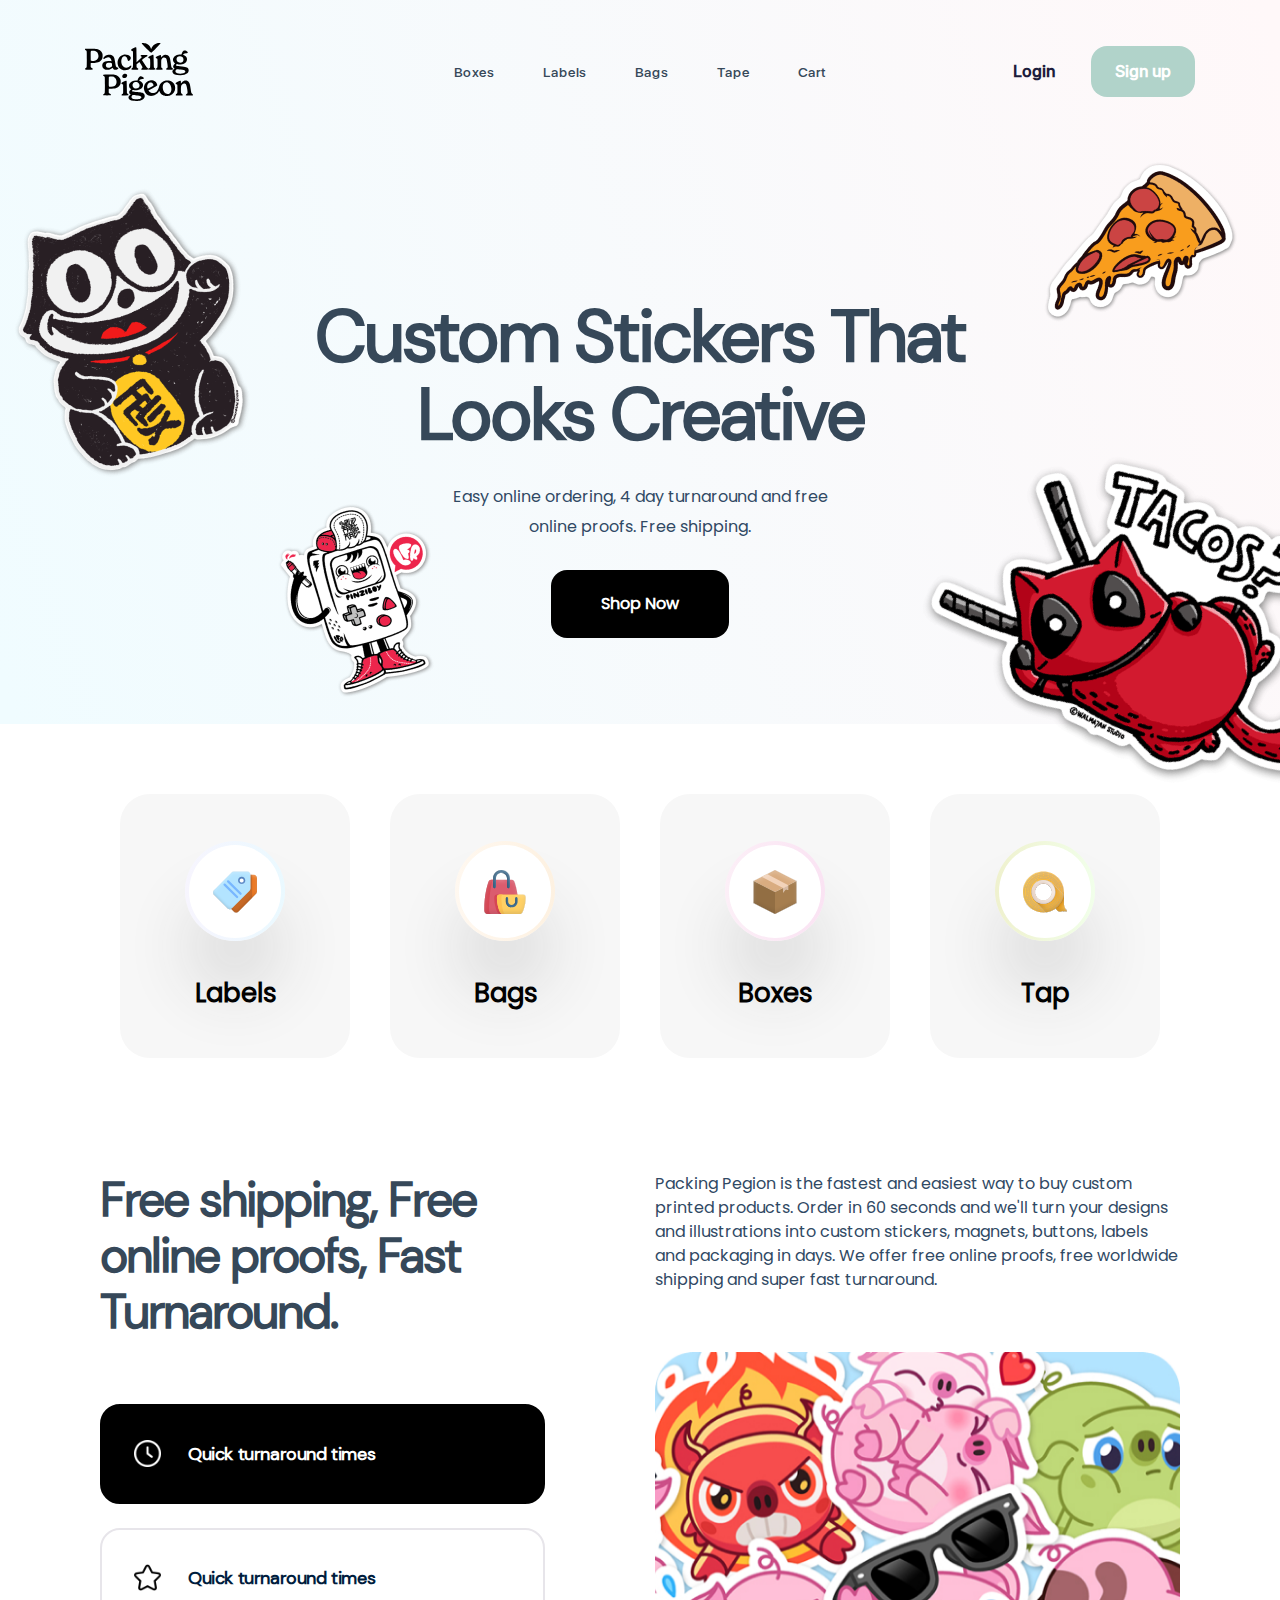
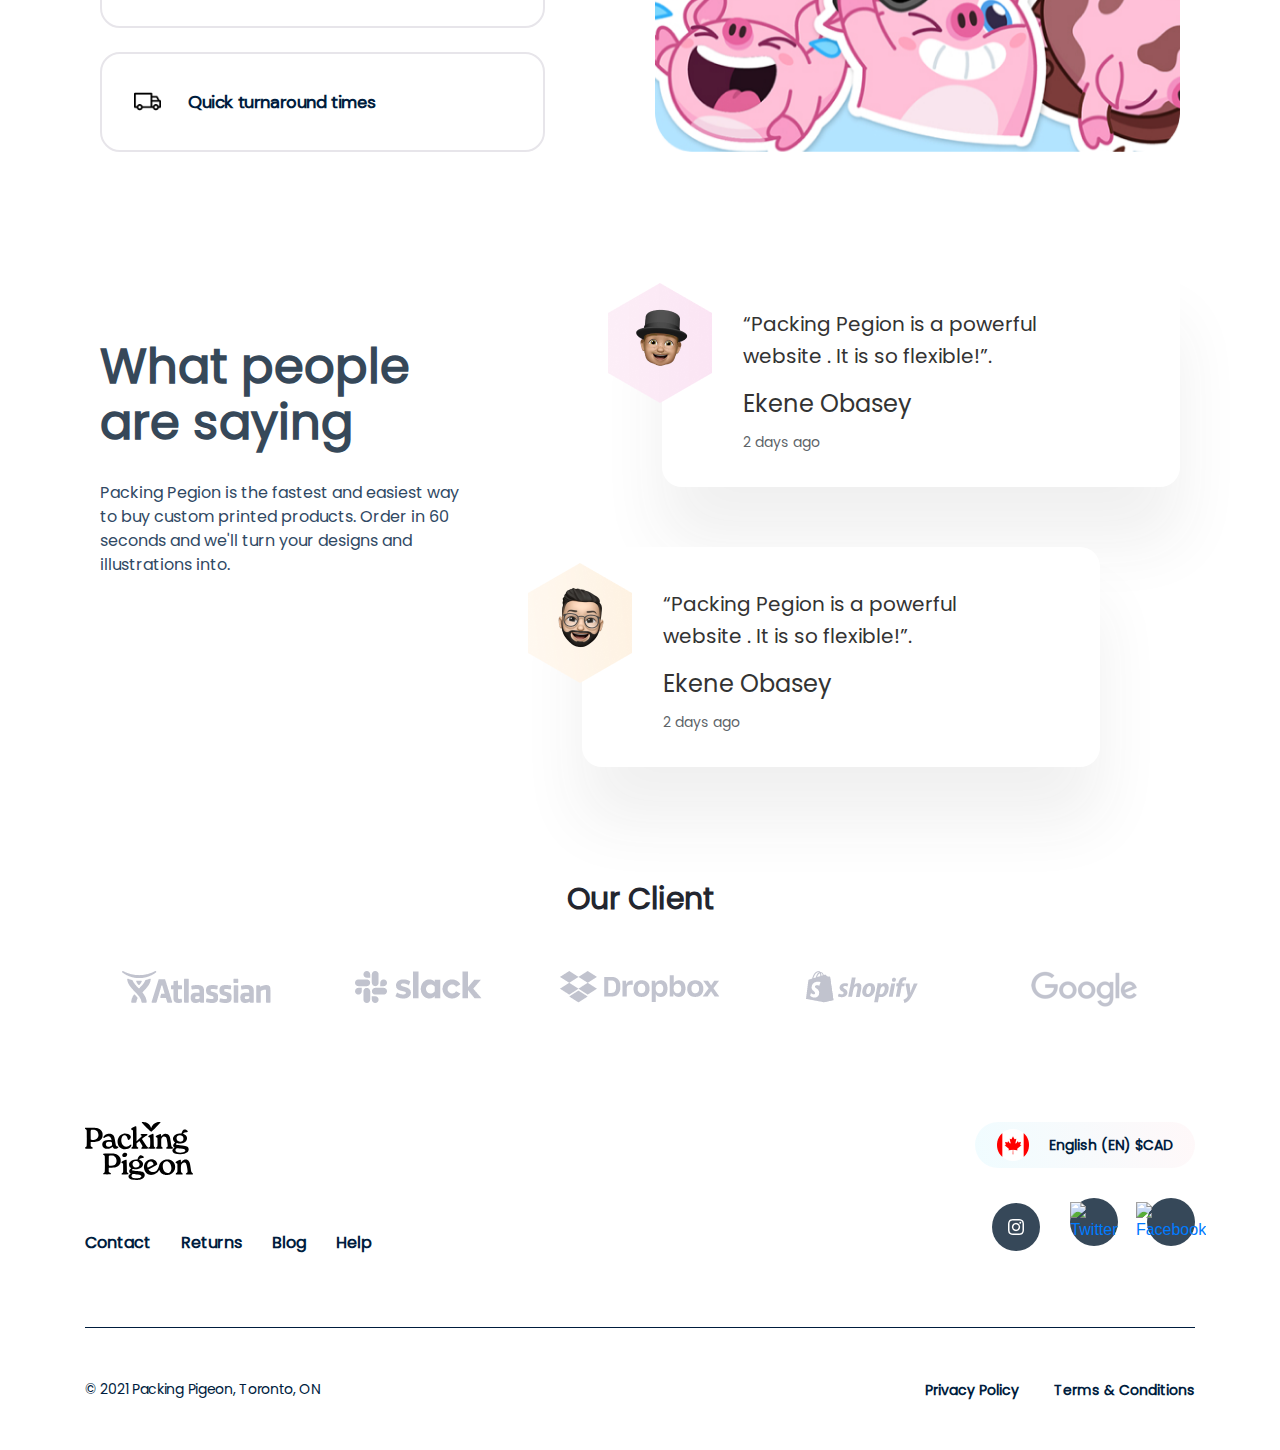
==== commit 1370e741: "Updated" ====
--- a/index.html
+++ b/index.html
@@ -13,7 +13,7 @@
         <div class="container-fluid h-100">
           <nav class="navbar navbar-expand-lg bg-transparent px-0">
             <div class="col-md-3 px-0">
-              <a class="navbar-brand sf-h text-uppercase m-0" href="index.html"
+              <a class="navbar-brand sf-h text-uppercase m-0 py-0" href="index.html"
                 ><img
                   src="./assets/img/Stacked.svg"
                   class="logo"
@@ -101,7 +101,7 @@
           <div class="tags-inner">
             <div class="row mx-0">
               <div class="col col-12 col-sm-6 col-md-3 mb-4">
-                <a href="#">
+                <a href="labels-category.html">
                   <div class="tag labels">
                     <div class="icon">
                       <div class="icon-box">
@@ -118,7 +118,7 @@
                 </a>
               </div>
               <div class="col col-12 col-sm-6 col-md-3 mb-4">
-                <a href="#">
+                <a href="labels-category.html">
                   <div class="tag bags">
                     <div class="icon">
                       <div class="icon-box">
@@ -135,7 +135,7 @@
                 </a>
               </div>
               <div class="col col-12 col-sm-6 col-md-3 mb-4">
-                <a href="#">
+                <a href="labels-category.html">
                   <div class="tag boxes">
                     <div class="icon">
                       <div class="icon-box">
@@ -152,7 +152,7 @@
                 </a>
               </div>
               <div class="col col-12 col-sm-6 col-md-3 mb-4">
-                <a href="#">
+                <a href="labels-category.html">
                   <div class="tag tap">
                     <div class="icon">
                       <div class="icon-box">
@@ -240,7 +240,7 @@
               </div>
             </div>
             <div class="col col-12 col-md-6 text-left text-md-right">
-              <div class="right-part text-left pt-4 pt-md-0">
+              <div class="right-part text-left pt-4 pt-md-0 h-100">
                 <p>
                   Packing Pegion is the fastest and easiest way to buy custom
                   printed products. Order in 60 seconds and we'll turn your
@@ -378,7 +378,7 @@
                 </div>
                 <div class="col col-12 col-md-6">
                   <div class="right-part text-left text-md-right">
-                    <div class="lang d-flex">
+                    <div class="lang">
                       <img
                             src="./assets/img/canada.png"
                             class=""
@@ -391,29 +391,23 @@
                       <ul>
                         <li>
                           <a href="#"><img
-                            src="./assets/img/Linkedin.png"
-                            class="linkedin"
+                            src="./assets/img/instagram.png"
+                            class="Instagram"
                             alt="Linked In"
-                            width="24"
-                            height="24"
                           /></a>
                         </li>
                         <li>
                           <a href="#"><img
-                            src="./assets/img/Twitter.png"
+                            src="./assets/img/twitter.png"
                             class="Twitter"
                             alt="Twitter"
-                            width="24"
-                            height="24"
                           /></a>
                         </li>
                         <li>
                           <a href="#"><img
-                            src="./assets/img/Facebook.png"
+                            src="./assets/img/facebook.png"
                             class="Facebook"
                             alt="Facebook"
-                            width="24"
-                            height="24"
                           /></a>
                         </li>
                       </ul>
--- a/assets/css/packing-pigeon.min.css
+++ b/assets/css/packing-pigeon.min.css
@@ -1,2 +1,2 @@
-:root{--blue: #007bff;--indigo: #6610f2;--purple: #6f42c1;--pink: #e83e8c;--red: #dc3545;--orange: #fd7e14;--yellow: #ffc107;--green: #28a745;--teal: #20c997;--cyan: #17a2b8;--white: #fff;--gray: #6c757d;--gray-dark: #343a40;--primary: #007bff;--secondary: #6c757d;--success: #28a745;--info: #17a2b8;--warning: #ffc107;--danger: #dc3545;--light: #f8f9fa;--dark: #343a40;--breakpoint-xs: 0;--breakpoint-sm: 576px;--breakpoint-md: 768px;--breakpoint-lg: 992px;--breakpoint-xl: 1200px;--breakpoint-xxl: 1440px;--breakpoint-xxxl: 1600px;--font-family-sans-serif: -apple-system, BlinkMacSystemFont, "Segoe UI", Roboto, "Helvetica Neue", Arial, "Noto Sans", "Liberation Sans", sans-serif, "Apple Color Emoji", "Segoe UI Emoji", "Segoe UI Symbol", "Noto Color Emoji";--font-family-monospace: SFMono-Regular, Menlo, Monaco, Consolas, "Liberation Mono", "Courier New", monospace}*,*::before,*::after{box-sizing:border-box}html{font-family:sans-serif;line-height:1.15;-webkit-text-size-adjust:100%;-webkit-tap-highlight-color:rgba(0,0,0,0)}article,aside,figcaption,figure,footer,header,hgroup,main,nav,section{display:block}body{margin:0;font-family:-apple-system,BlinkMacSystemFont,"Segoe UI",Roboto,"Helvetica Neue",Arial,"Noto Sans","Liberation Sans",sans-serif,"Apple Color Emoji","Segoe UI Emoji","Segoe UI Symbol","Noto Color Emoji";font-size:1rem;font-weight:400;line-height:1.5;color:#212529;text-align:left;background-color:#fff}[tabindex="-1"]:focus:not(:focus-visible){outline:0 !important}hr{box-sizing:content-box;height:0;overflow:visible}h1,h2,h3,h4,h5,h6{margin-top:0;margin-bottom:.5rem}p{margin-top:0;margin-bottom:1rem}abbr[title],abbr[data-original-title]{text-decoration:underline;text-decoration:underline dotted;cursor:help;border-bottom:0;text-decoration-skip-ink:none}address{margin-bottom:1rem;font-style:normal;line-height:inherit}ol,ul,dl{margin-top:0;margin-bottom:1rem}ol ol,ul ul,ol ul,ul ol{margin-bottom:0}dt{font-weight:700}dd{margin-bottom:.5rem;margin-left:0}blockquote{margin:0 0 1rem}b,strong{font-weight:bolder}small{font-size:80%}sub,sup{position:relative;font-size:75%;line-height:0;vertical-align:baseline}sub{bottom:-.25em}sup{top:-.5em}a{color:#007bff;text-decoration:none;background-color:transparent}a:hover{color:#0056b3;text-decoration:underline}a:not([href]):not([class]){color:inherit;text-decoration:none}a:not([href]):not([class]):hover{color:inherit;text-decoration:none}pre,code,kbd,samp{font-family:SFMono-Regular,Menlo,Monaco,Consolas,"Liberation Mono","Courier New",monospace;font-size:1em}pre{margin-top:0;margin-bottom:1rem;overflow:auto;-ms-overflow-style:scrollbar}figure{margin:0 0 1rem}img{vertical-align:middle;border-style:none}svg{overflow:hidden;vertical-align:middle}table{border-collapse:collapse}caption{padding-top:.75rem;padding-bottom:.75rem;color:#6c757d;text-align:left;caption-side:bottom}th{text-align:inherit;text-align:-webkit-match-parent}label{display:inline-block;margin-bottom:.5rem}button{border-radius:0}button:focus:not(:focus-visible){outline:0}input,button,select,optgroup,textarea{margin:0;font-family:inherit;font-size:inherit;line-height:inherit}button,input{overflow:visible}button,select{text-transform:none}[role="button"]{cursor:pointer}select{word-wrap:normal}button,[type="button"],[type="reset"],[type="submit"]{-webkit-appearance:button}button:not(:disabled),[type="button"]:not(:disabled),[type="reset"]:not(:disabled),[type="submit"]:not(:disabled){cursor:pointer}button::-moz-focus-inner,[type="button"]::-moz-focus-inner,[type="reset"]::-moz-focus-inner,[type="submit"]::-moz-focus-inner{padding:0;border-style:none}input[type="radio"],input[type="checkbox"]{box-sizing:border-box;padding:0}textarea{overflow:auto;resize:vertical}fieldset{min-width:0;padding:0;margin:0;border:0}legend{display:block;width:100%;max-width:100%;padding:0;margin-bottom:.5rem;font-size:1.5rem;line-height:inherit;color:inherit;white-space:normal}progress{vertical-align:baseline}[type="number"]::-webkit-inner-spin-button,[type="number"]::-webkit-outer-spin-button{height:auto}[type="search"]{outline-offset:-2px;-webkit-appearance:none}[type="search"]::-webkit-search-decoration{-webkit-appearance:none}::-webkit-file-upload-button{font:inherit;-webkit-appearance:button}output{display:inline-block}summary{display:list-item;cursor:pointer}template{display:none}[hidden]{display:none !important}h1,h2,h3,h4,h5,h6,.h1,.h2,.h3,.h4,.h5,.h6{margin-bottom:.5rem;font-weight:500;line-height:1.2}h1,.h1{font-size:2.5rem}h2,.h2{font-size:2rem}h3,.h3{font-size:1.75rem}h4,.h4{font-size:1.5rem}h5,.h5{font-size:1.25rem}h6,.h6{font-size:1rem}.lead{font-size:1.25rem;font-weight:300}.display-1{font-size:6rem;font-weight:300;line-height:1.2}.display-2{font-size:5.5rem;font-weight:300;line-height:1.2}.display-3{font-size:4.5rem;font-weight:300;line-height:1.2}.display-4{font-size:3.5rem;font-weight:300;line-height:1.2}hr{margin-top:1rem;margin-bottom:1rem;border:0;border-top:1px solid rgba(0,0,0,0.1)}small,.small{font-size:80%;font-weight:400}mark,.mark{padding:.2em;background-color:#fcf8e3}.list-unstyled{padding-left:0;list-style:none}.list-inline{padding-left:0;list-style:none}.list-inline-item{display:inline-block}.list-inline-item:not(:last-child){margin-right:.5rem}.initialism{font-size:90%;text-transform:uppercase}.blockquote{margin-bottom:1rem;font-size:1.25rem}.blockquote-footer{display:block;font-size:80%;color:#6c757d}.blockquote-footer::before{content:"\2014\00A0"}.img-fluid{max-width:100%;height:auto}.img-thumbnail{padding:.25rem;background-color:#fff;border:1px solid #dee2e6;border-radius:.25rem;max-width:100%;height:auto}.figure{display:inline-block}.figure-img{margin-bottom:.5rem;line-height:1}.figure-caption{font-size:90%;color:#6c757d}code{font-size:87.5%;color:#e83e8c;word-wrap:break-word}a>code{color:inherit}kbd{padding:.2rem .4rem;font-size:87.5%;color:#fff;background-color:#212529;border-radius:.2rem}kbd kbd{padding:0;font-size:100%;font-weight:700}pre{display:block;font-size:87.5%;color:#212529}pre code{font-size:inherit;color:inherit;word-break:normal}.pre-scrollable{max-height:340px;overflow-y:scroll}.container,.container-fluid,.container-sm,.container-md,.container-lg,.container-xl{width:100%;padding-right:15px;padding-left:15px;margin-right:auto;margin-left:auto}@media (min-width: 576px){.container,.container-sm{max-width:540px}}@media (min-width: 768px){.container,.container-sm,.container-md{max-width:720px}}@media (min-width: 992px){.container,.container-sm,.container-md,.container-lg{max-width:960px}}@media (min-width: 1200px){.container,.container-sm,.container-md,.container-lg,.container-xl{max-width:1140px}}.row{display:flex;flex-wrap:wrap;margin-right:-15px;margin-left:-15px}.no-gutters{margin-right:0;margin-left:0}.no-gutters>.col,.no-gutters>[class*="col-"]{padding-right:0;padding-left:0}.col-1,.col-2,.col-3,.col-4,.col-5,.col-6,.col-7,.col-8,.col-9,.col-10,.col-11,.col-12,.col,.col-auto,.col-sm-1,.col-sm-2,.col-sm-3,.col-sm-4,.col-sm-5,.col-sm-6,.col-sm-7,.col-sm-8,.col-sm-9,.col-sm-10,.col-sm-11,.col-sm-12,.col-sm,.col-sm-auto,.col-md-1,.col-md-2,.col-md-3,.col-md-4,.col-md-5,.col-md-6,.col-md-7,.col-md-8,.col-md-9,.col-md-10,.col-md-11,.col-md-12,.col-md,.col-md-auto,.col-lg-1,.col-lg-2,.col-lg-3,.col-lg-4,.col-lg-5,.col-lg-6,.col-lg-7,.col-lg-8,.col-lg-9,.col-lg-10,.col-lg-11,.col-lg-12,.col-lg,.col-lg-auto,.col-xl-1,.col-xl-2,.col-xl-3,.col-xl-4,.col-xl-5,.col-xl-6,.col-xl-7,.col-xl-8,.col-xl-9,.col-xl-10,.col-xl-11,.col-xl-12,.col-xl,.col-xl-auto,.col-xxl-1,.col-xxl-2,.col-xxl-3,.col-xxl-4,.col-xxl-5,.col-xxl-6,.col-xxl-7,.col-xxl-8,.col-xxl-9,.col-xxl-10,.col-xxl-11,.col-xxl-12,.col-xxl,.col-xxl-auto,.col-xxxl-1,.col-xxxl-2,.col-xxxl-3,.col-xxxl-4,.col-xxxl-5,.col-xxxl-6,.col-xxxl-7,.col-xxxl-8,.col-xxxl-9,.col-xxxl-10,.col-xxxl-11,.col-xxxl-12,.col-xxxl,.col-xxxl-auto{position:relative;width:100%;padding-right:15px;padding-left:15px}.col{flex-basis:0;flex-grow:1;max-width:100%}.row-cols-1>*{flex:0 0 100%;max-width:100%}.row-cols-2>*{flex:0 0 50%;max-width:50%}.row-cols-3>*{flex:0 0 33.33333%;max-width:33.33333%}.row-cols-4>*{flex:0 0 25%;max-width:25%}.row-cols-5>*{flex:0 0 20%;max-width:20%}.row-cols-6>*{flex:0 0 16.66667%;max-width:16.66667%}.col-auto{flex:0 0 auto;width:auto;max-width:100%}.col-1{flex:0 0 8.33333%;max-width:8.33333%}.col-2{flex:0 0 16.66667%;max-width:16.66667%}.col-3{flex:0 0 25%;max-width:25%}.col-4{flex:0 0 33.33333%;max-width:33.33333%}.col-5{flex:0 0 41.66667%;max-width:41.66667%}.col-6{flex:0 0 50%;max-width:50%}.col-7{flex:0 0 58.33333%;max-width:58.33333%}.col-8{flex:0 0 66.66667%;max-width:66.66667%}.col-9{flex:0 0 75%;max-width:75%}.col-10{flex:0 0 83.33333%;max-width:83.33333%}.col-11{flex:0 0 91.66667%;max-width:91.66667%}.col-12{flex:0 0 100%;max-width:100%}.order-first{order:-1}.order-last{order:13}.order-0{order:0}.order-1{order:1}.order-2{order:2}.order-3{order:3}.order-4{order:4}.order-5{order:5}.order-6{order:6}.order-7{order:7}.order-8{order:8}.order-9{order:9}.order-10{order:10}.order-11{order:11}.order-12{order:12}.offset-1{margin-left:8.33333%}.offset-2{margin-left:16.66667%}.offset-3{margin-left:25%}.offset-4{margin-left:33.33333%}.offset-5{margin-left:41.66667%}.offset-6{margin-left:50%}.offset-7{margin-left:58.33333%}.offset-8{margin-left:66.66667%}.offset-9{margin-left:75%}.offset-10{margin-left:83.33333%}.offset-11{margin-left:91.66667%}@media (min-width: 576px){.col-sm{flex-basis:0;flex-grow:1;max-width:100%}.row-cols-sm-1>*{flex:0 0 100%;max-width:100%}.row-cols-sm-2>*{flex:0 0 50%;max-width:50%}.row-cols-sm-3>*{flex:0 0 33.33333%;max-width:33.33333%}.row-cols-sm-4>*{flex:0 0 25%;max-width:25%}.row-cols-sm-5>*{flex:0 0 20%;max-width:20%}.row-cols-sm-6>*{flex:0 0 16.66667%;max-width:16.66667%}.col-sm-auto{flex:0 0 auto;width:auto;max-width:100%}.col-sm-1{flex:0 0 8.33333%;max-width:8.33333%}.col-sm-2{flex:0 0 16.66667%;max-width:16.66667%}.col-sm-3{flex:0 0 25%;max-width:25%}.col-sm-4{flex:0 0 33.33333%;max-width:33.33333%}.col-sm-5{flex:0 0 41.66667%;max-width:41.66667%}.col-sm-6{flex:0 0 50%;max-width:50%}.col-sm-7{flex:0 0 58.33333%;max-width:58.33333%}.col-sm-8{flex:0 0 66.66667%;max-width:66.66667%}.col-sm-9{flex:0 0 75%;max-width:75%}.col-sm-10{flex:0 0 83.33333%;max-width:83.33333%}.col-sm-11{flex:0 0 91.66667%;max-width:91.66667%}.col-sm-12{flex:0 0 100%;max-width:100%}.order-sm-first{order:-1}.order-sm-last{order:13}.order-sm-0{order:0}.order-sm-1{order:1}.order-sm-2{order:2}.order-sm-3{order:3}.order-sm-4{order:4}.order-sm-5{order:5}.order-sm-6{order:6}.order-sm-7{order:7}.order-sm-8{order:8}.order-sm-9{order:9}.order-sm-10{order:10}.order-sm-11{order:11}.order-sm-12{order:12}.offset-sm-0{margin-left:0}.offset-sm-1{margin-left:8.33333%}.offset-sm-2{margin-left:16.66667%}.offset-sm-3{margin-left:25%}.offset-sm-4{margin-left:33.33333%}.offset-sm-5{margin-left:41.66667%}.offset-sm-6{margin-left:50%}.offset-sm-7{margin-left:58.33333%}.offset-sm-8{margin-left:66.66667%}.offset-sm-9{margin-left:75%}.offset-sm-10{margin-left:83.33333%}.offset-sm-11{margin-left:91.66667%}}@media (min-width: 768px){.col-md{flex-basis:0;flex-grow:1;max-width:100%}.row-cols-md-1>*{flex:0 0 100%;max-width:100%}.row-cols-md-2>*{flex:0 0 50%;max-width:50%}.row-cols-md-3>*{flex:0 0 33.33333%;max-width:33.33333%}.row-cols-md-4>*{flex:0 0 25%;max-width:25%}.row-cols-md-5>*{flex:0 0 20%;max-width:20%}.row-cols-md-6>*{flex:0 0 16.66667%;max-width:16.66667%}.col-md-auto{flex:0 0 auto;width:auto;max-width:100%}.col-md-1{flex:0 0 8.33333%;max-width:8.33333%}.col-md-2{flex:0 0 16.66667%;max-width:16.66667%}.col-md-3{flex:0 0 25%;max-width:25%}.col-md-4{flex:0 0 33.33333%;max-width:33.33333%}.col-md-5{flex:0 0 41.66667%;max-width:41.66667%}.col-md-6{flex:0 0 50%;max-width:50%}.col-md-7{flex:0 0 58.33333%;max-width:58.33333%}.col-md-8{flex:0 0 66.66667%;max-width:66.66667%}.col-md-9{flex:0 0 75%;max-width:75%}.col-md-10{flex:0 0 83.33333%;max-width:83.33333%}.col-md-11{flex:0 0 91.66667%;max-width:91.66667%}.col-md-12{flex:0 0 100%;max-width:100%}.order-md-first{order:-1}.order-md-last{order:13}.order-md-0{order:0}.order-md-1{order:1}.order-md-2{order:2}.order-md-3{order:3}.order-md-4{order:4}.order-md-5{order:5}.order-md-6{order:6}.order-md-7{order:7}.order-md-8{order:8}.order-md-9{order:9}.order-md-10{order:10}.order-md-11{order:11}.order-md-12{order:12}.offset-md-0{margin-left:0}.offset-md-1{margin-left:8.33333%}.offset-md-2{margin-left:16.66667%}.offset-md-3{margin-left:25%}.offset-md-4{margin-left:33.33333%}.offset-md-5{margin-left:41.66667%}.offset-md-6{margin-left:50%}.offset-md-7{margin-left:58.33333%}.offset-md-8{margin-left:66.66667%}.offset-md-9{margin-left:75%}.offset-md-10{margin-left:83.33333%}.offset-md-11{margin-left:91.66667%}}@media (min-width: 992px){.col-lg{flex-basis:0;flex-grow:1;max-width:100%}.row-cols-lg-1>*{flex:0 0 100%;max-width:100%}.row-cols-lg-2>*{flex:0 0 50%;max-width:50%}.row-cols-lg-3>*{flex:0 0 33.33333%;max-width:33.33333%}.row-cols-lg-4>*{flex:0 0 25%;max-width:25%}.row-cols-lg-5>*{flex:0 0 20%;max-width:20%}.row-cols-lg-6>*{flex:0 0 16.66667%;max-width:16.66667%}.col-lg-auto{flex:0 0 auto;width:auto;max-width:100%}.col-lg-1{flex:0 0 8.33333%;max-width:8.33333%}.col-lg-2{flex:0 0 16.66667%;max-width:16.66667%}.col-lg-3{flex:0 0 25%;max-width:25%}.col-lg-4{flex:0 0 33.33333%;max-width:33.33333%}.col-lg-5{flex:0 0 41.66667%;max-width:41.66667%}.col-lg-6{flex:0 0 50%;max-width:50%}.col-lg-7{flex:0 0 58.33333%;max-width:58.33333%}.col-lg-8{flex:0 0 66.66667%;max-width:66.66667%}.col-lg-9{flex:0 0 75%;max-width:75%}.col-lg-10{flex:0 0 83.33333%;max-width:83.33333%}.col-lg-11{flex:0 0 91.66667%;max-width:91.66667%}.col-lg-12{flex:0 0 100%;max-width:100%}.order-lg-first{order:-1}.order-lg-last{order:13}.order-lg-0{order:0}.order-lg-1{order:1}.order-lg-2{order:2}.order-lg-3{order:3}.order-lg-4{order:4}.order-lg-5{order:5}.order-lg-6{order:6}.order-lg-7{order:7}.order-lg-8{order:8}.order-lg-9{order:9}.order-lg-10{order:10}.order-lg-11{order:11}.order-lg-12{order:12}.offset-lg-0{margin-left:0}.offset-lg-1{margin-left:8.33333%}.offset-lg-2{margin-left:16.66667%}.offset-lg-3{margin-left:25%}.offset-lg-4{margin-left:33.33333%}.offset-lg-5{margin-left:41.66667%}.offset-lg-6{margin-left:50%}.offset-lg-7{margin-left:58.33333%}.offset-lg-8{margin-left:66.66667%}.offset-lg-9{margin-left:75%}.offset-lg-10{margin-left:83.33333%}.offset-lg-11{margin-left:91.66667%}}@media (min-width: 1200px){.col-xl{flex-basis:0;flex-grow:1;max-width:100%}.row-cols-xl-1>*{flex:0 0 100%;max-width:100%}.row-cols-xl-2>*{flex:0 0 50%;max-width:50%}.row-cols-xl-3>*{flex:0 0 33.33333%;max-width:33.33333%}.row-cols-xl-4>*{flex:0 0 25%;max-width:25%}.row-cols-xl-5>*{flex:0 0 20%;max-width:20%}.row-cols-xl-6>*{flex:0 0 16.66667%;max-width:16.66667%}.col-xl-auto{flex:0 0 auto;width:auto;max-width:100%}.col-xl-1{flex:0 0 8.33333%;max-width:8.33333%}.col-xl-2{flex:0 0 16.66667%;max-width:16.66667%}.col-xl-3{flex:0 0 25%;max-width:25%}.col-xl-4{flex:0 0 33.33333%;max-width:33.33333%}.col-xl-5{flex:0 0 41.66667%;max-width:41.66667%}.col-xl-6{flex:0 0 50%;max-width:50%}.col-xl-7{flex:0 0 58.33333%;max-width:58.33333%}.col-xl-8{flex:0 0 66.66667%;max-width:66.66667%}.col-xl-9{flex:0 0 75%;max-width:75%}.col-xl-10{flex:0 0 83.33333%;max-width:83.33333%}.col-xl-11{flex:0 0 91.66667%;max-width:91.66667%}.col-xl-12{flex:0 0 100%;max-width:100%}.order-xl-first{order:-1}.order-xl-last{order:13}.order-xl-0{order:0}.order-xl-1{order:1}.order-xl-2{order:2}.order-xl-3{order:3}.order-xl-4{order:4}.order-xl-5{order:5}.order-xl-6{order:6}.order-xl-7{order:7}.order-xl-8{order:8}.order-xl-9{order:9}.order-xl-10{order:10}.order-xl-11{order:11}.order-xl-12{order:12}.offset-xl-0{margin-left:0}.offset-xl-1{margin-left:8.33333%}.offset-xl-2{margin-left:16.66667%}.offset-xl-3{margin-left:25%}.offset-xl-4{margin-left:33.33333%}.offset-xl-5{margin-left:41.66667%}.offset-xl-6{margin-left:50%}.offset-xl-7{margin-left:58.33333%}.offset-xl-8{margin-left:66.66667%}.offset-xl-9{margin-left:75%}.offset-xl-10{margin-left:83.33333%}.offset-xl-11{margin-left:91.66667%}}@media (min-width: 1440px){.col-xxl{flex-basis:0;flex-grow:1;max-width:100%}.row-cols-xxl-1>*{flex:0 0 100%;max-width:100%}.row-cols-xxl-2>*{flex:0 0 50%;max-width:50%}.row-cols-xxl-3>*{flex:0 0 33.33333%;max-width:33.33333%}.row-cols-xxl-4>*{flex:0 0 25%;max-width:25%}.row-cols-xxl-5>*{flex:0 0 20%;max-width:20%}.row-cols-xxl-6>*{flex:0 0 16.66667%;max-width:16.66667%}.col-xxl-auto{flex:0 0 auto;width:auto;max-width:100%}.col-xxl-1{flex:0 0 8.33333%;max-width:8.33333%}.col-xxl-2{flex:0 0 16.66667%;max-width:16.66667%}.col-xxl-3{flex:0 0 25%;max-width:25%}.col-xxl-4{flex:0 0 33.33333%;max-width:33.33333%}.col-xxl-5{flex:0 0 41.66667%;max-width:41.66667%}.col-xxl-6{flex:0 0 50%;max-width:50%}.col-xxl-7{flex:0 0 58.33333%;max-width:58.33333%}.col-xxl-8{flex:0 0 66.66667%;max-width:66.66667%}.col-xxl-9{flex:0 0 75%;max-width:75%}.col-xxl-10{flex:0 0 83.33333%;max-width:83.33333%}.col-xxl-11{flex:0 0 91.66667%;max-width:91.66667%}.col-xxl-12{flex:0 0 100%;max-width:100%}.order-xxl-first{order:-1}.order-xxl-last{order:13}.order-xxl-0{order:0}.order-xxl-1{order:1}.order-xxl-2{order:2}.order-xxl-3{order:3}.order-xxl-4{order:4}.order-xxl-5{order:5}.order-xxl-6{order:6}.order-xxl-7{order:7}.order-xxl-8{order:8}.order-xxl-9{order:9}.order-xxl-10{order:10}.order-xxl-11{order:11}.order-xxl-12{order:12}.offset-xxl-0{margin-left:0}.offset-xxl-1{margin-left:8.33333%}.offset-xxl-2{margin-left:16.66667%}.offset-xxl-3{margin-left:25%}.offset-xxl-4{margin-left:33.33333%}.offset-xxl-5{margin-left:41.66667%}.offset-xxl-6{margin-left:50%}.offset-xxl-7{margin-left:58.33333%}.offset-xxl-8{margin-left:66.66667%}.offset-xxl-9{margin-left:75%}.offset-xxl-10{margin-left:83.33333%}.offset-xxl-11{margin-left:91.66667%}}@media (min-width: 1600px){.col-xxxl{flex-basis:0;flex-grow:1;max-width:100%}.row-cols-xxxl-1>*{flex:0 0 100%;max-width:100%}.row-cols-xxxl-2>*{flex:0 0 50%;max-width:50%}.row-cols-xxxl-3>*{flex:0 0 33.33333%;max-width:33.33333%}.row-cols-xxxl-4>*{flex:0 0 25%;max-width:25%}.row-cols-xxxl-5>*{flex:0 0 20%;max-width:20%}.row-cols-xxxl-6>*{flex:0 0 16.66667%;max-width:16.66667%}.col-xxxl-auto{flex:0 0 auto;width:auto;max-width:100%}.col-xxxl-1{flex:0 0 8.33333%;max-width:8.33333%}.col-xxxl-2{flex:0 0 16.66667%;max-width:16.66667%}.col-xxxl-3{flex:0 0 25%;max-width:25%}.col-xxxl-4{flex:0 0 33.33333%;max-width:33.33333%}.col-xxxl-5{flex:0 0 41.66667%;max-width:41.66667%}.col-xxxl-6{flex:0 0 50%;max-width:50%}.col-xxxl-7{flex:0 0 58.33333%;max-width:58.33333%}.col-xxxl-8{flex:0 0 66.66667%;max-width:66.66667%}.col-xxxl-9{flex:0 0 75%;max-width:75%}.col-xxxl-10{flex:0 0 83.33333%;max-width:83.33333%}.col-xxxl-11{flex:0 0 91.66667%;max-width:91.66667%}.col-xxxl-12{flex:0 0 100%;max-width:100%}.order-xxxl-first{order:-1}.order-xxxl-last{order:13}.order-xxxl-0{order:0}.order-xxxl-1{order:1}.order-xxxl-2{order:2}.order-xxxl-3{order:3}.order-xxxl-4{order:4}.order-xxxl-5{order:5}.order-xxxl-6{order:6}.order-xxxl-7{order:7}.order-xxxl-8{order:8}.order-xxxl-9{order:9}.order-xxxl-10{order:10}.order-xxxl-11{order:11}.order-xxxl-12{order:12}.offset-xxxl-0{margin-left:0}.offset-xxxl-1{margin-left:8.33333%}.offset-xxxl-2{margin-left:16.66667%}.offset-xxxl-3{margin-left:25%}.offset-xxxl-4{margin-left:33.33333%}.offset-xxxl-5{margin-left:41.66667%}.offset-xxxl-6{margin-left:50%}.offset-xxxl-7{margin-left:58.33333%}.offset-xxxl-8{margin-left:66.66667%}.offset-xxxl-9{margin-left:75%}.offset-xxxl-10{margin-left:83.33333%}.offset-xxxl-11{margin-left:91.66667%}}.table{width:100%;margin-bottom:1rem;color:#212529}.table th,.table td{padding:.75rem;vertical-align:top;border-top:1px solid #dee2e6}.table thead th{vertical-align:bottom;border-bottom:2px solid #dee2e6}.table tbody+tbody{border-top:2px solid #dee2e6}.table-sm th,.table-sm td{padding:.3rem}.table-bordered{border:1px solid #dee2e6}.table-bordered th,.table-bordered td{border:1px solid #dee2e6}.table-bordered thead th,.table-bordered thead td{border-bottom-width:2px}.table-borderless th,.table-borderless td,.table-borderless thead th,.table-borderless tbody+tbody{border:0}.table-striped tbody tr:nth-of-type(odd){background-color:rgba(0,0,0,0.05)}.table-hover tbody tr:hover{color:#212529;background-color:rgba(0,0,0,0.075)}.table-primary,.table-primary>th,.table-primary>td{background-color:#b8daff}.table-primary th,.table-primary td,.table-primary thead th,.table-primary tbody+tbody{border-color:#7abaff}.table-hover .table-primary:hover{background-color:#9fcdff}.table-hover .table-primary:hover>td,.table-hover .table-primary:hover>th{background-color:#9fcdff}.table-secondary,.table-secondary>th,.table-secondary>td{background-color:#d6d8db}.table-secondary th,.table-secondary td,.table-secondary thead th,.table-secondary tbody+tbody{border-color:#b3b7bb}.table-hover .table-secondary:hover{background-color:#c8cbcf}.table-hover .table-secondary:hover>td,.table-hover .table-secondary:hover>th{background-color:#c8cbcf}.table-success,.table-success>th,.table-success>td{background-color:#c3e6cb}.table-success th,.table-success td,.table-success thead th,.table-success tbody+tbody{border-color:#8fd19e}.table-hover .table-success:hover{background-color:#b1dfbb}.table-hover .table-success:hover>td,.table-hover .table-success:hover>th{background-color:#b1dfbb}.table-info,.table-info>th,.table-info>td{background-color:#bee5eb}.table-info th,.table-info td,.table-info thead th,.table-info tbody+tbody{border-color:#86cfda}.table-hover .table-info:hover{background-color:#abdde5}.table-hover .table-info:hover>td,.table-hover .table-info:hover>th{background-color:#abdde5}.table-warning,.table-warning>th,.table-warning>td{background-color:#ffeeba}.table-warning th,.table-warning td,.table-warning thead th,.table-warning tbody+tbody{border-color:#ffdf7e}.table-hover .table-warning:hover{background-color:#ffe8a1}.table-hover .table-warning:hover>td,.table-hover .table-warning:hover>th{background-color:#ffe8a1}.table-danger,.table-danger>th,.table-danger>td{background-color:#f5c6cb}.table-danger th,.table-danger td,.table-danger thead th,.table-danger tbody+tbody{border-color:#ed969e}.table-hover .table-danger:hover{background-color:#f1b0b7}.table-hover .table-danger:hover>td,.table-hover .table-danger:hover>th{background-color:#f1b0b7}.table-light,.table-light>th,.table-light>td{background-color:#fdfdfe}.table-light th,.table-light td,.table-light thead th,.table-light tbody+tbody{border-color:#fbfcfc}.table-hover .table-light:hover{background-color:#ececf6}.table-hover .table-light:hover>td,.table-hover .table-light:hover>th{background-color:#ececf6}.table-dark,.table-dark>th,.table-dark>td{background-color:#c6c8ca}.table-dark th,.table-dark td,.table-dark thead th,.table-dark tbody+tbody{border-color:#95999c}.table-hover .table-dark:hover{background-color:#b9bbbe}.table-hover .table-dark:hover>td,.table-hover .table-dark:hover>th{background-color:#b9bbbe}.table-active,.table-active>th,.table-active>td{background-color:rgba(0,0,0,0.075)}.table-hover .table-active:hover{background-color:rgba(0,0,0,0.075)}.table-hover .table-active:hover>td,.table-hover .table-active:hover>th{background-color:rgba(0,0,0,0.075)}.table .thead-dark th{color:#fff;background-color:#343a40;border-color:#454d55}.table .thead-light th{color:#495057;background-color:#e9ecef;border-color:#dee2e6}.table-dark{color:#fff;background-color:#343a40}.table-dark th,.table-dark td,.table-dark thead th{border-color:#454d55}.table-dark.table-bordered{border:0}.table-dark.table-striped tbody tr:nth-of-type(odd){background-color:rgba(255,255,255,0.05)}.table-dark.table-hover tbody tr:hover{color:#fff;background-color:rgba(255,255,255,0.075)}@media (max-width: 575.98px){.table-responsive-sm{display:block;width:100%;overflow-x:auto;-webkit-overflow-scrolling:touch}.table-responsive-sm>.table-bordered{border:0}}@media (max-width: 767.98px){.table-responsive-md{display:block;width:100%;overflow-x:auto;-webkit-overflow-scrolling:touch}.table-responsive-md>.table-bordered{border:0}}@media (max-width: 991.98px){.table-responsive-lg{display:block;width:100%;overflow-x:auto;-webkit-overflow-scrolling:touch}.table-responsive-lg>.table-bordered{border:0}}@media (max-width: 1199.98px){.table-responsive-xl{display:block;width:100%;overflow-x:auto;-webkit-overflow-scrolling:touch}.table-responsive-xl>.table-bordered{border:0}}@media (max-width: 1439.98px){.table-responsive-xxl{display:block;width:100%;overflow-x:auto;-webkit-overflow-scrolling:touch}.table-responsive-xxl>.table-bordered{border:0}}@media (max-width: 1599.98px){.table-responsive-xxxl{display:block;width:100%;overflow-x:auto;-webkit-overflow-scrolling:touch}.table-responsive-xxxl>.table-bordered{border:0}}.table-responsive{display:block;width:100%;overflow-x:auto;-webkit-overflow-scrolling:touch}.table-responsive>.table-bordered{border:0}.form-control{display:block;width:100%;height:calc(1.5em + .75rem + 2px);padding:.375rem .75rem;font-size:1rem;font-weight:400;line-height:1.5;color:#495057;background-color:#fff;background-clip:padding-box;border:1px solid #ced4da;border-radius:.25rem;transition:border-color 0.15s ease-in-out,box-shadow 0.15s ease-in-out}@media (prefers-reduced-motion: reduce){.form-control{transition:none}}.form-control::-ms-expand{background-color:transparent;border:0}.form-control:-moz-focusring{color:transparent;text-shadow:0 0 0 #495057}.form-control:focus{color:#495057;background-color:#fff;border-color:#80bdff;outline:0;box-shadow:0 0 0 .2rem rgba(0,123,255,0.25)}.form-control::placeholder{color:#6c757d;opacity:1}.form-control:disabled,.form-control[readonly]{background-color:#e9ecef;opacity:1}input[type="date"].form-control,input[type="time"].form-control,input[type="datetime-local"].form-control,input[type="month"].form-control{appearance:none}select.form-control:focus::-ms-value{color:#495057;background-color:#fff}.form-control-file,.form-control-range{display:block;width:100%}.col-form-label{padding-top:calc(.375rem + 1px);padding-bottom:calc(.375rem + 1px);margin-bottom:0;font-size:inherit;line-height:1.5}.col-form-label-lg{padding-top:calc(.5rem + 1px);padding-bottom:calc(.5rem + 1px);font-size:1.25rem;line-height:1.5}.col-form-label-sm{padding-top:calc(.25rem + 1px);padding-bottom:calc(.25rem + 1px);font-size:.875rem;line-height:1.5}.form-control-plaintext{display:block;width:100%;padding:.375rem 0;margin-bottom:0;font-size:1rem;line-height:1.5;color:#212529;background-color:transparent;border:solid transparent;border-width:1px 0}.form-control-plaintext.form-control-sm,.form-control-plaintext.form-control-lg{padding-right:0;padding-left:0}.form-control-sm{height:calc(1.5em + .5rem + 2px);padding:.25rem .5rem;font-size:.875rem;line-height:1.5;border-radius:.2rem}.form-control-lg{height:calc(1.5em + 1rem + 2px);padding:.5rem 1rem;font-size:1.25rem;line-height:1.5;border-radius:.3rem}select.form-control[size],select.form-control[multiple]{height:auto}textarea.form-control{height:auto}.form-group{margin-bottom:1rem}.form-text{display:block;margin-top:.25rem}.form-row{display:flex;flex-wrap:wrap;margin-right:-5px;margin-left:-5px}.form-row>.col,.form-row>[class*="col-"]{padding-right:5px;padding-left:5px}.form-check{position:relative;display:block;padding-left:1.25rem}.form-check-input{position:absolute;margin-top:.3rem;margin-left:-1.25rem}.form-check-input[disabled] ~ .form-check-label,.form-check-input:disabled ~ .form-check-label{color:#6c757d}.form-check-label{margin-bottom:0}.form-check-inline{display:inline-flex;align-items:center;padding-left:0;margin-right:.75rem}.form-check-inline .form-check-input{position:static;margin-top:0;margin-right:.3125rem;margin-left:0}.valid-feedback{display:none;width:100%;margin-top:.25rem;font-size:80%;color:#28a745}.valid-tooltip{position:absolute;top:100%;left:0;z-index:5;display:none;max-width:100%;padding:.25rem .5rem;margin-top:.1rem;font-size:.875rem;line-height:1.5;color:#fff;background-color:rgba(40,167,69,0.9);border-radius:.25rem}.form-row>.col>.valid-tooltip,.form-row>[class*="col-"]>.valid-tooltip{left:5px}.was-validated :valid ~ .valid-feedback,.was-validated :valid ~ .valid-tooltip,.is-valid ~ .valid-feedback,.is-valid ~ .valid-tooltip{display:block}.was-validated .form-control:valid,.form-control.is-valid{border-color:#28a745;padding-right:calc(1.5em + .75rem);background-image:url("data:image/svg+xml,%3csvg xmlns='http://www.w3.org/2000/svg' width='8' height='8' viewBox='0 0 8 8'%3e%3cpath fill='%2328a745' d='M2.3 6.73L.6 4.53c-.4-1.04.46-1.4 1.1-.8l1.1 1.4 3.4-3.8c.6-.63 1.6-.27 1.2.7l-4 4.6c-.43.5-.8.4-1.1.1z'/%3e%3c/svg%3e");background-repeat:no-repeat;background-position:right calc(.375em + .1875rem) center;background-size:calc(.75em + .375rem) calc(.75em + .375rem)}.was-validated .form-control:valid:focus,.form-control.is-valid:focus{border-color:#28a745;box-shadow:0 0 0 .2rem rgba(40,167,69,0.25)}.was-validated textarea.form-control:valid,textarea.form-control.is-valid{padding-right:calc(1.5em + .75rem);background-position:top calc(.375em + .1875rem) right calc(.375em + .1875rem)}.was-validated .custom-select:valid,.custom-select.is-valid{border-color:#28a745;padding-right:calc(.75em + 2.3125rem);background:url("data:image/svg+xml,%3csvg xmlns='http://www.w3.org/2000/svg' width='4' height='5' viewBox='0 0 4 5'%3e%3cpath fill='%23343a40' d='M2 0L0 2h4zm0 5L0 3h4z'/%3e%3c/svg%3e") right .75rem center/8px 10px no-repeat,#fff url("data:image/svg+xml,%3csvg xmlns='http://www.w3.org/2000/svg' width='8' height='8' viewBox='0 0 8 8'%3e%3cpath fill='%2328a745' d='M2.3 6.73L.6 4.53c-.4-1.04.46-1.4 1.1-.8l1.1 1.4 3.4-3.8c.6-.63 1.6-.27 1.2.7l-4 4.6c-.43.5-.8.4-1.1.1z'/%3e%3c/svg%3e") center right 1.75rem/calc(.75em + .375rem) calc(.75em + .375rem) no-repeat}.was-validated .custom-select:valid:focus,.custom-select.is-valid:focus{border-color:#28a745;box-shadow:0 0 0 .2rem rgba(40,167,69,0.25)}.was-validated .form-check-input:valid ~ .form-check-label,.form-check-input.is-valid ~ .form-check-label{color:#28a745}.was-validated .form-check-input:valid ~ .valid-feedback,.was-validated .form-check-input:valid ~ .valid-tooltip,.form-check-input.is-valid ~ .valid-feedback,.form-check-input.is-valid ~ .valid-tooltip{display:block}.was-validated .custom-control-input:valid ~ .custom-control-label,.custom-control-input.is-valid ~ .custom-control-label{color:#28a745}.was-validated .custom-control-input:valid ~ .custom-control-label::before,.custom-control-input.is-valid ~ .custom-control-label::before{border-color:#28a745}.was-validated .custom-control-input:valid:checked ~ .custom-control-label::before,.custom-control-input.is-valid:checked ~ .custom-control-label::before{border-color:#34ce57;background-color:#34ce57}.was-validated .custom-control-input:valid:focus ~ .custom-control-label::before,.custom-control-input.is-valid:focus ~ .custom-control-label::before{box-shadow:0 0 0 .2rem rgba(40,167,69,0.25)}.was-validated .custom-control-input:valid:focus:not(:checked) ~ .custom-control-label::before,.custom-control-input.is-valid:focus:not(:checked) ~ .custom-control-label::before{border-color:#28a745}.was-validated .custom-file-input:valid ~ .custom-file-label,.custom-file-input.is-valid ~ .custom-file-label{border-color:#28a745}.was-validated .custom-file-input:valid:focus ~ .custom-file-label,.custom-file-input.is-valid:focus ~ .custom-file-label{border-color:#28a745;box-shadow:0 0 0 .2rem rgba(40,167,69,0.25)}.invalid-feedback{display:none;width:100%;margin-top:.25rem;font-size:80%;color:#dc3545}.invalid-tooltip{position:absolute;top:100%;left:0;z-index:5;display:none;max-width:100%;padding:.25rem .5rem;margin-top:.1rem;font-size:.875rem;line-height:1.5;color:#fff;background-color:rgba(220,53,69,0.9);border-radius:.25rem}.form-row>.col>.invalid-tooltip,.form-row>[class*="col-"]>.invalid-tooltip{left:5px}.was-validated :invalid ~ .invalid-feedback,.was-validated :invalid ~ .invalid-tooltip,.is-invalid ~ .invalid-feedback,.is-invalid ~ .invalid-tooltip{display:block}.was-validated .form-control:invalid,.form-control.is-invalid{border-color:#dc3545;padding-right:calc(1.5em + .75rem);background-image:url("data:image/svg+xml,%3csvg xmlns='http://www.w3.org/2000/svg' width='12' height='12' fill='none' stroke='%23dc3545' viewBox='0 0 12 12'%3e%3ccircle cx='6' cy='6' r='4.5'/%3e%3cpath stroke-linejoin='round' d='M5.8 3.6h.4L6 6.5z'/%3e%3ccircle cx='6' cy='8.2' r='.6' fill='%23dc3545' stroke='none'/%3e%3c/svg%3e");background-repeat:no-repeat;background-position:right calc(.375em + .1875rem) center;background-size:calc(.75em + .375rem) calc(.75em + .375rem)}.was-validated .form-control:invalid:focus,.form-control.is-invalid:focus{border-color:#dc3545;box-shadow:0 0 0 .2rem rgba(220,53,69,0.25)}.was-validated textarea.form-control:invalid,textarea.form-control.is-invalid{padding-right:calc(1.5em + .75rem);background-position:top calc(.375em + .1875rem) right calc(.375em + .1875rem)}.was-validated .custom-select:invalid,.custom-select.is-invalid{border-color:#dc3545;padding-right:calc(.75em + 2.3125rem);background:url("data:image/svg+xml,%3csvg xmlns='http://www.w3.org/2000/svg' width='4' height='5' viewBox='0 0 4 5'%3e%3cpath fill='%23343a40' d='M2 0L0 2h4zm0 5L0 3h4z'/%3e%3c/svg%3e") right .75rem center/8px 10px no-repeat,#fff url("data:image/svg+xml,%3csvg xmlns='http://www.w3.org/2000/svg' width='12' height='12' fill='none' stroke='%23dc3545' viewBox='0 0 12 12'%3e%3ccircle cx='6' cy='6' r='4.5'/%3e%3cpath stroke-linejoin='round' d='M5.8 3.6h.4L6 6.5z'/%3e%3ccircle cx='6' cy='8.2' r='.6' fill='%23dc3545' stroke='none'/%3e%3c/svg%3e") center right 1.75rem/calc(.75em + .375rem) calc(.75em + .375rem) no-repeat}.was-validated .custom-select:invalid:focus,.custom-select.is-invalid:focus{border-color:#dc3545;box-shadow:0 0 0 .2rem rgba(220,53,69,0.25)}.was-validated .form-check-input:invalid ~ .form-check-label,.form-check-input.is-invalid ~ .form-check-label{color:#dc3545}.was-validated .form-check-input:invalid ~ .invalid-feedback,.was-validated .form-check-input:invalid ~ .invalid-tooltip,.form-check-input.is-invalid ~ .invalid-feedback,.form-check-input.is-invalid ~ .invalid-tooltip{display:block}.was-validated .custom-control-input:invalid ~ .custom-control-label,.custom-control-input.is-invalid ~ .custom-control-label{color:#dc3545}.was-validated .custom-control-input:invalid ~ .custom-control-label::before,.custom-control-input.is-invalid ~ .custom-control-label::before{border-color:#dc3545}.was-validated .custom-control-input:invalid:checked ~ .custom-control-label::before,.custom-control-input.is-invalid:checked ~ .custom-control-label::before{border-color:#e4606d;background-color:#e4606d}.was-validated .custom-control-input:invalid:focus ~ .custom-control-label::before,.custom-control-input.is-invalid:focus ~ .custom-control-label::before{box-shadow:0 0 0 .2rem rgba(220,53,69,0.25)}.was-validated .custom-control-input:invalid:focus:not(:checked) ~ .custom-control-label::before,.custom-control-input.is-invalid:focus:not(:checked) ~ .custom-control-label::before{border-color:#dc3545}.was-validated .custom-file-input:invalid ~ .custom-file-label,.custom-file-input.is-invalid ~ .custom-file-label{border-color:#dc3545}.was-validated .custom-file-input:invalid:focus ~ .custom-file-label,.custom-file-input.is-invalid:focus ~ .custom-file-label{border-color:#dc3545;box-shadow:0 0 0 .2rem rgba(220,53,69,0.25)}.form-inline{display:flex;flex-flow:row wrap;align-items:center}.form-inline .form-check{width:100%}@media (min-width: 576px){.form-inline label{display:flex;align-items:center;justify-content:center;margin-bottom:0}.form-inline .form-group{display:flex;flex:0 0 auto;flex-flow:row wrap;align-items:center;margin-bottom:0}.form-inline .form-control{display:inline-block;width:auto;vertical-align:middle}.form-inline .form-control-plaintext{display:inline-block}.form-inline .input-group,.form-inline .custom-select{width:auto}.form-inline .form-check{display:flex;align-items:center;justify-content:center;width:auto;padding-left:0}.form-inline .form-check-input{position:relative;flex-shrink:0;margin-top:0;margin-right:.25rem;margin-left:0}.form-inline .custom-control{align-items:center;justify-content:center}.form-inline .custom-control-label{margin-bottom:0}}.btn{display:inline-block;font-weight:400;color:#212529;text-align:center;vertical-align:middle;user-select:none;background-color:transparent;border:1px solid transparent;padding:.375rem .75rem;font-size:1rem;line-height:1.5;border-radius:.25rem;transition:color 0.15s ease-in-out,background-color 0.15s ease-in-out,border-color 0.15s ease-in-out,box-shadow 0.15s ease-in-out}@media (prefers-reduced-motion: reduce){.btn{transition:none}}.btn:hover{color:#212529;text-decoration:none}.btn:focus,.btn.focus{outline:0;box-shadow:0 0 0 .2rem rgba(0,123,255,0.25)}.btn.disabled,.btn:disabled{opacity:.65}.btn:not(:disabled):not(.disabled){cursor:pointer}a.btn.disabled,fieldset:disabled a.btn{pointer-events:none}.btn-primary{color:#fff;background-color:#007bff;border-color:#007bff}.btn-primary:hover{color:#fff;background-color:#0069d9;border-color:#0062cc}.btn-primary:focus,.btn-primary.focus{color:#fff;background-color:#0069d9;border-color:#0062cc;box-shadow:0 0 0 .2rem rgba(38,143,255,0.5)}.btn-primary.disabled,.btn-primary:disabled{color:#fff;background-color:#007bff;border-color:#007bff}.btn-primary:not(:disabled):not(.disabled):active,.btn-primary:not(:disabled):not(.disabled).active,.show>.btn-primary.dropdown-toggle{color:#fff;background-color:#0062cc;border-color:#005cbf}.btn-primary:not(:disabled):not(.disabled):active:focus,.btn-primary:not(:disabled):not(.disabled).active:focus,.show>.btn-primary.dropdown-toggle:focus{box-shadow:0 0 0 .2rem rgba(38,143,255,0.5)}.btn-secondary{color:#fff;background-color:#6c757d;border-color:#6c757d}.btn-secondary:hover{color:#fff;background-color:#5a6268;border-color:#545b62}.btn-secondary:focus,.btn-secondary.focus{color:#fff;background-color:#5a6268;border-color:#545b62;box-shadow:0 0 0 .2rem rgba(130,138,145,0.5)}.btn-secondary.disabled,.btn-secondary:disabled{color:#fff;background-color:#6c757d;border-color:#6c757d}.btn-secondary:not(:disabled):not(.disabled):active,.btn-secondary:not(:disabled):not(.disabled).active,.show>.btn-secondary.dropdown-toggle{color:#fff;background-color:#545b62;border-color:#4e555b}.btn-secondary:not(:disabled):not(.disabled):active:focus,.btn-secondary:not(:disabled):not(.disabled).active:focus,.show>.btn-secondary.dropdown-toggle:focus{box-shadow:0 0 0 .2rem rgba(130,138,145,0.5)}.btn-success{color:#fff;background-color:#28a745;border-color:#28a745}.btn-success:hover{color:#fff;background-color:#218838;border-color:#1e7e34}.btn-success:focus,.btn-success.focus{color:#fff;background-color:#218838;border-color:#1e7e34;box-shadow:0 0 0 .2rem rgba(72,180,97,0.5)}.btn-success.disabled,.btn-success:disabled{color:#fff;background-color:#28a745;border-color:#28a745}.btn-success:not(:disabled):not(.disabled):active,.btn-success:not(:disabled):not(.disabled).active,.show>.btn-success.dropdown-toggle{color:#fff;background-color:#1e7e34;border-color:#1c7430}.btn-success:not(:disabled):not(.disabled):active:focus,.btn-success:not(:disabled):not(.disabled).active:focus,.show>.btn-success.dropdown-toggle:focus{box-shadow:0 0 0 .2rem rgba(72,180,97,0.5)}.btn-info{color:#fff;background-color:#17a2b8;border-color:#17a2b8}.btn-info:hover{color:#fff;background-color:#138496;border-color:#117a8b}.btn-info:focus,.btn-info.focus{color:#fff;background-color:#138496;border-color:#117a8b;box-shadow:0 0 0 .2rem rgba(58,176,195,0.5)}.btn-info.disabled,.btn-info:disabled{color:#fff;background-color:#17a2b8;border-color:#17a2b8}.btn-info:not(:disabled):not(.disabled):active,.btn-info:not(:disabled):not(.disabled).active,.show>.btn-info.dropdown-toggle{color:#fff;background-color:#117a8b;border-color:#10707f}.btn-info:not(:disabled):not(.disabled):active:focus,.btn-info:not(:disabled):not(.disabled).active:focus,.show>.btn-info.dropdown-toggle:focus{box-shadow:0 0 0 .2rem rgba(58,176,195,0.5)}.btn-warning{color:#212529;background-color:#ffc107;border-color:#ffc107}.btn-warning:hover{color:#212529;background-color:#e0a800;border-color:#d39e00}.btn-warning:focus,.btn-warning.focus{color:#212529;background-color:#e0a800;border-color:#d39e00;box-shadow:0 0 0 .2rem rgba(222,170,12,0.5)}.btn-warning.disabled,.btn-warning:disabled{color:#212529;background-color:#ffc107;border-color:#ffc107}.btn-warning:not(:disabled):not(.disabled):active,.btn-warning:not(:disabled):not(.disabled).active,.show>.btn-warning.dropdown-toggle{color:#212529;background-color:#d39e00;border-color:#c69500}.btn-warning:not(:disabled):not(.disabled):active:focus,.btn-warning:not(:disabled):not(.disabled).active:focus,.show>.btn-warning.dropdown-toggle:focus{box-shadow:0 0 0 .2rem rgba(222,170,12,0.5)}.btn-danger{color:#fff;background-color:#dc3545;border-color:#dc3545}.btn-danger:hover{color:#fff;background-color:#c82333;border-color:#bd2130}.btn-danger:focus,.btn-danger.focus{color:#fff;background-color:#c82333;border-color:#bd2130;box-shadow:0 0 0 .2rem rgba(225,83,97,0.5)}.btn-danger.disabled,.btn-danger:disabled{color:#fff;background-color:#dc3545;border-color:#dc3545}.btn-danger:not(:disabled):not(.disabled):active,.btn-danger:not(:disabled):not(.disabled).active,.show>.btn-danger.dropdown-toggle{color:#fff;background-color:#bd2130;border-color:#b21f2d}.btn-danger:not(:disabled):not(.disabled):active:focus,.btn-danger:not(:disabled):not(.disabled).active:focus,.show>.btn-danger.dropdown-toggle:focus{box-shadow:0 0 0 .2rem rgba(225,83,97,0.5)}.btn-light{color:#212529;background-color:#f8f9fa;border-color:#f8f9fa}.btn-light:hover{color:#212529;background-color:#e2e6ea;border-color:#dae0e5}.btn-light:focus,.btn-light.focus{color:#212529;background-color:#e2e6ea;border-color:#dae0e5;box-shadow:0 0 0 .2rem rgba(216,217,219,0.5)}.btn-light.disabled,.btn-light:disabled{color:#212529;background-color:#f8f9fa;border-color:#f8f9fa}.btn-light:not(:disabled):not(.disabled):active,.btn-light:not(:disabled):not(.disabled).active,.show>.btn-light.dropdown-toggle{color:#212529;background-color:#dae0e5;border-color:#d3d9df}.btn-light:not(:disabled):not(.disabled):active:focus,.btn-light:not(:disabled):not(.disabled).active:focus,.show>.btn-light.dropdown-toggle:focus{box-shadow:0 0 0 .2rem rgba(216,217,219,0.5)}.btn-dark{color:#fff;background-color:#343a40;border-color:#343a40}.btn-dark:hover{color:#fff;background-color:#23272b;border-color:#1d2124}.btn-dark:focus,.btn-dark.focus{color:#fff;background-color:#23272b;border-color:#1d2124;box-shadow:0 0 0 .2rem rgba(82,88,93,0.5)}.btn-dark.disabled,.btn-dark:disabled{color:#fff;background-color:#343a40;border-color:#343a40}.btn-dark:not(:disabled):not(.disabled):active,.btn-dark:not(:disabled):not(.disabled).active,.show>.btn-dark.dropdown-toggle{color:#fff;background-color:#1d2124;border-color:#171a1d}.btn-dark:not(:disabled):not(.disabled):active:focus,.btn-dark:not(:disabled):not(.disabled).active:focus,.show>.btn-dark.dropdown-toggle:focus{box-shadow:0 0 0 .2rem rgba(82,88,93,0.5)}.btn-outline-primary{color:#007bff;border-color:#007bff}.btn-outline-primary:hover{color:#fff;background-color:#007bff;border-color:#007bff}.btn-outline-primary:focus,.btn-outline-primary.focus{box-shadow:0 0 0 .2rem rgba(0,123,255,0.5)}.btn-outline-primary.disabled,.btn-outline-primary:disabled{color:#007bff;background-color:transparent}.btn-outline-primary:not(:disabled):not(.disabled):active,.btn-outline-primary:not(:disabled):not(.disabled).active,.show>.btn-outline-primary.dropdown-toggle{color:#fff;background-color:#007bff;border-color:#007bff}.btn-outline-primary:not(:disabled):not(.disabled):active:focus,.btn-outline-primary:not(:disabled):not(.disabled).active:focus,.show>.btn-outline-primary.dropdown-toggle:focus{box-shadow:0 0 0 .2rem rgba(0,123,255,0.5)}.btn-outline-secondary{color:#6c757d;border-color:#6c757d}.btn-outline-secondary:hover{color:#fff;background-color:#6c757d;border-color:#6c757d}.btn-outline-secondary:focus,.btn-outline-secondary.focus{box-shadow:0 0 0 .2rem rgba(108,117,125,0.5)}.btn-outline-secondary.disabled,.btn-outline-secondary:disabled{color:#6c757d;background-color:transparent}.btn-outline-secondary:not(:disabled):not(.disabled):active,.btn-outline-secondary:not(:disabled):not(.disabled).active,.show>.btn-outline-secondary.dropdown-toggle{color:#fff;background-color:#6c757d;border-color:#6c757d}.btn-outline-secondary:not(:disabled):not(.disabled):active:focus,.btn-outline-secondary:not(:disabled):not(.disabled).active:focus,.show>.btn-outline-secondary.dropdown-toggle:focus{box-shadow:0 0 0 .2rem rgba(108,117,125,0.5)}.btn-outline-success{color:#28a745;border-color:#28a745}.btn-outline-success:hover{color:#fff;background-color:#28a745;border-color:#28a745}.btn-outline-success:focus,.btn-outline-success.focus{box-shadow:0 0 0 .2rem rgba(40,167,69,0.5)}.btn-outline-success.disabled,.btn-outline-success:disabled{color:#28a745;background-color:transparent}.btn-outline-success:not(:disabled):not(.disabled):active,.btn-outline-success:not(:disabled):not(.disabled).active,.show>.btn-outline-success.dropdown-toggle{color:#fff;background-color:#28a745;border-color:#28a745}.btn-outline-success:not(:disabled):not(.disabled):active:focus,.btn-outline-success:not(:disabled):not(.disabled).active:focus,.show>.btn-outline-success.dropdown-toggle:focus{box-shadow:0 0 0 .2rem rgba(40,167,69,0.5)}.btn-outline-info{color:#17a2b8;border-color:#17a2b8}.btn-outline-info:hover{color:#fff;background-color:#17a2b8;border-color:#17a2b8}.btn-outline-info:focus,.btn-outline-info.focus{box-shadow:0 0 0 .2rem rgba(23,162,184,0.5)}.btn-outline-info.disabled,.btn-outline-info:disabled{color:#17a2b8;background-color:transparent}.btn-outline-info:not(:disabled):not(.disabled):active,.btn-outline-info:not(:disabled):not(.disabled).active,.show>.btn-outline-info.dropdown-toggle{color:#fff;background-color:#17a2b8;border-color:#17a2b8}.btn-outline-info:not(:disabled):not(.disabled):active:focus,.btn-outline-info:not(:disabled):not(.disabled).active:focus,.show>.btn-outline-info.dropdown-toggle:focus{box-shadow:0 0 0 .2rem rgba(23,162,184,0.5)}.btn-outline-warning{color:#ffc107;border-color:#ffc107}.btn-outline-warning:hover{color:#212529;background-color:#ffc107;border-color:#ffc107}.btn-outline-warning:focus,.btn-outline-warning.focus{box-shadow:0 0 0 .2rem rgba(255,193,7,0.5)}.btn-outline-warning.disabled,.btn-outline-warning:disabled{color:#ffc107;background-color:transparent}.btn-outline-warning:not(:disabled):not(.disabled):active,.btn-outline-warning:not(:disabled):not(.disabled).active,.show>.btn-outline-warning.dropdown-toggle{color:#212529;background-color:#ffc107;border-color:#ffc107}.btn-outline-warning:not(:disabled):not(.disabled):active:focus,.btn-outline-warning:not(:disabled):not(.disabled).active:focus,.show>.btn-outline-warning.dropdown-toggle:focus{box-shadow:0 0 0 .2rem rgba(255,193,7,0.5)}.btn-outline-danger{color:#dc3545;border-color:#dc3545}.btn-outline-danger:hover{color:#fff;background-color:#dc3545;border-color:#dc3545}.btn-outline-danger:focus,.btn-outline-danger.focus{box-shadow:0 0 0 .2rem rgba(220,53,69,0.5)}.btn-outline-danger.disabled,.btn-outline-danger:disabled{color:#dc3545;background-color:transparent}.btn-outline-danger:not(:disabled):not(.disabled):active,.btn-outline-danger:not(:disabled):not(.disabled).active,.show>.btn-outline-danger.dropdown-toggle{color:#fff;background-color:#dc3545;border-color:#dc3545}.btn-outline-danger:not(:disabled):not(.disabled):active:focus,.btn-outline-danger:not(:disabled):not(.disabled).active:focus,.show>.btn-outline-danger.dropdown-toggle:focus{box-shadow:0 0 0 .2rem rgba(220,53,69,0.5)}.btn-outline-light{color:#f8f9fa;border-color:#f8f9fa}.btn-outline-light:hover{color:#212529;background-color:#f8f9fa;border-color:#f8f9fa}.btn-outline-light:focus,.btn-outline-light.focus{box-shadow:0 0 0 .2rem rgba(248,249,250,0.5)}.btn-outline-light.disabled,.btn-outline-light:disabled{color:#f8f9fa;background-color:transparent}.btn-outline-light:not(:disabled):not(.disabled):active,.btn-outline-light:not(:disabled):not(.disabled).active,.show>.btn-outline-light.dropdown-toggle{color:#212529;background-color:#f8f9fa;border-color:#f8f9fa}.btn-outline-light:not(:disabled):not(.disabled):active:focus,.btn-outline-light:not(:disabled):not(.disabled).active:focus,.show>.btn-outline-light.dropdown-toggle:focus{box-shadow:0 0 0 .2rem rgba(248,249,250,0.5)}.btn-outline-dark{color:#343a40;border-color:#343a40}.btn-outline-dark:hover{color:#fff;background-color:#343a40;border-color:#343a40}.btn-outline-dark:focus,.btn-outline-dark.focus{box-shadow:0 0 0 .2rem rgba(52,58,64,0.5)}.btn-outline-dark.disabled,.btn-outline-dark:disabled{color:#343a40;background-color:transparent}.btn-outline-dark:not(:disabled):not(.disabled):active,.btn-outline-dark:not(:disabled):not(.disabled).active,.show>.btn-outline-dark.dropdown-toggle{color:#fff;background-color:#343a40;border-color:#343a40}.btn-outline-dark:not(:disabled):not(.disabled):active:focus,.btn-outline-dark:not(:disabled):not(.disabled).active:focus,.show>.btn-outline-dark.dropdown-toggle:focus{box-shadow:0 0 0 .2rem rgba(52,58,64,0.5)}.btn-link{font-weight:400;color:#007bff;text-decoration:none}.btn-link:hover{color:#0056b3;text-decoration:underline}.btn-link:focus,.btn-link.focus{text-decoration:underline}.btn-link:disabled,.btn-link.disabled{color:#6c757d;pointer-events:none}.btn-lg,.btn-group-lg>.btn{padding:.5rem 1rem;font-size:1.25rem;line-height:1.5;border-radius:.3rem}.btn-sm,.btn-group-sm>.btn{padding:.25rem .5rem;font-size:.875rem;line-height:1.5;border-radius:.2rem}.btn-block{display:block;width:100%}.btn-block+.btn-block{margin-top:.5rem}input[type="submit"].btn-block,input[type="reset"].btn-block,input[type="button"].btn-block{width:100%}.fade{transition:opacity 0.15s linear}@media (prefers-reduced-motion: reduce){.fade{transition:none}}.fade:not(.show){opacity:0}.collapse:not(.show){display:none}.collapsing{position:relative;height:0;overflow:hidden;transition:height 0.35s ease}@media (prefers-reduced-motion: reduce){.collapsing{transition:none}}.dropup,.dropright,.dropdown,.dropleft{position:relative}.dropdown-toggle{white-space:nowrap}.dropdown-toggle::after{display:inline-block;margin-left:.255em;vertical-align:.255em;content:"";border-top:.3em solid;border-right:.3em solid transparent;border-bottom:0;border-left:.3em solid transparent}.dropdown-toggle:empty::after{margin-left:0}.dropdown-menu{position:absolute;top:100%;left:0;z-index:1000;display:none;float:left;min-width:10rem;padding:.5rem 0;margin:.125rem 0 0;font-size:1rem;color:#212529;text-align:left;list-style:none;background-color:#fff;background-clip:padding-box;border:1px solid rgba(0,0,0,0.15);border-radius:.25rem}.dropdown-menu-left{right:auto;left:0}.dropdown-menu-right{right:0;left:auto}@media (min-width: 576px){.dropdown-menu-sm-left{right:auto;left:0}.dropdown-menu-sm-right{right:0;left:auto}}@media (min-width: 768px){.dropdown-menu-md-left{right:auto;left:0}.dropdown-menu-md-right{right:0;left:auto}}@media (min-width: 992px){.dropdown-menu-lg-left{right:auto;left:0}.dropdown-menu-lg-right{right:0;left:auto}}@media (min-width: 1200px){.dropdown-menu-xl-left{right:auto;left:0}.dropdown-menu-xl-right{right:0;left:auto}}@media (min-width: 1440px){.dropdown-menu-xxl-left{right:auto;left:0}.dropdown-menu-xxl-right{right:0;left:auto}}@media (min-width: 1600px){.dropdown-menu-xxxl-left{right:auto;left:0}.dropdown-menu-xxxl-right{right:0;left:auto}}.dropup .dropdown-menu{top:auto;bottom:100%;margin-top:0;margin-bottom:.125rem}.dropup .dropdown-toggle::after{display:inline-block;margin-left:.255em;vertical-align:.255em;content:"";border-top:0;border-right:.3em solid transparent;border-bottom:.3em solid;border-left:.3em solid transparent}.dropup .dropdown-toggle:empty::after{margin-left:0}.dropright .dropdown-menu{top:0;right:auto;left:100%;margin-top:0;margin-left:.125rem}.dropright .dropdown-toggle::after{display:inline-block;margin-left:.255em;vertical-align:.255em;content:"";border-top:.3em solid transparent;border-right:0;border-bottom:.3em solid transparent;border-left:.3em solid}.dropright .dropdown-toggle:empty::after{margin-left:0}.dropright .dropdown-toggle::after{vertical-align:0}.dropleft .dropdown-menu{top:0;right:100%;left:auto;margin-top:0;margin-right:.125rem}.dropleft .dropdown-toggle::after{display:inline-block;margin-left:.255em;vertical-align:.255em;content:""}.dropleft .dropdown-toggle::after{display:none}.dropleft .dropdown-toggle::before{display:inline-block;margin-right:.255em;vertical-align:.255em;content:"";border-top:.3em solid transparent;border-right:.3em solid;border-bottom:.3em solid transparent}.dropleft .dropdown-toggle:empty::after{margin-left:0}.dropleft .dropdown-toggle::before{vertical-align:0}.dropdown-menu[x-placement^="top"],.dropdown-menu[x-placement^="right"],.dropdown-menu[x-placement^="bottom"],.dropdown-menu[x-placement^="left"]{right:auto;bottom:auto}.dropdown-divider{height:0;margin:.5rem 0;overflow:hidden;border-top:1px solid #e9ecef}.dropdown-item{display:block;width:100%;padding:.25rem 1.5rem;clear:both;font-weight:400;color:#212529;text-align:inherit;white-space:nowrap;background-color:transparent;border:0}.dropdown-item:hover,.dropdown-item:focus{color:#16181b;text-decoration:none;background-color:#e9ecef}.dropdown-item.active,.dropdown-item:active{color:#fff;text-decoration:none;background-color:#007bff}.dropdown-item.disabled,.dropdown-item:disabled{color:#adb5bd;pointer-events:none;background-color:transparent}.dropdown-menu.show{display:block}.dropdown-header{display:block;padding:.5rem 1.5rem;margin-bottom:0;font-size:.875rem;color:#6c757d;white-space:nowrap}.dropdown-item-text{display:block;padding:.25rem 1.5rem;color:#212529}.btn-group,.btn-group-vertical{position:relative;display:inline-flex;vertical-align:middle}.btn-group>.btn,.btn-group-vertical>.btn{position:relative;flex:1 1 auto}.btn-group>.btn:hover,.btn-group-vertical>.btn:hover{z-index:1}.btn-group>.btn:focus,.btn-group>.btn:active,.btn-group>.btn.active,.btn-group-vertical>.btn:focus,.btn-group-vertical>.btn:active,.btn-group-vertical>.btn.active{z-index:1}.btn-toolbar{display:flex;flex-wrap:wrap;justify-content:flex-start}.btn-toolbar .input-group{width:auto}.btn-group>.btn:not(:first-child),.btn-group>.btn-group:not(:first-child){margin-left:-1px}.btn-group>.btn:not(:last-child):not(.dropdown-toggle),.btn-group>.btn-group:not(:last-child)>.btn{border-top-right-radius:0;border-bottom-right-radius:0}.btn-group>.btn:not(:first-child),.btn-group>.btn-group:not(:first-child)>.btn{border-top-left-radius:0;border-bottom-left-radius:0}.dropdown-toggle-split{padding-right:.5625rem;padding-left:.5625rem}.dropdown-toggle-split::after,.dropup .dropdown-toggle-split::after,.dropright .dropdown-toggle-split::after{margin-left:0}.dropleft .dropdown-toggle-split::before{margin-right:0}.btn-sm+.dropdown-toggle-split,.btn-group-sm>.btn+.dropdown-toggle-split{padding-right:.375rem;padding-left:.375rem}.btn-lg+.dropdown-toggle-split,.btn-group-lg>.btn+.dropdown-toggle-split{padding-right:.75rem;padding-left:.75rem}.btn-group-vertical{flex-direction:column;align-items:flex-start;justify-content:center}.btn-group-vertical>.btn,.btn-group-vertical>.btn-group{width:100%}.btn-group-vertical>.btn:not(:first-child),.btn-group-vertical>.btn-group:not(:first-child){margin-top:-1px}.btn-group-vertical>.btn:not(:last-child):not(.dropdown-toggle),.btn-group-vertical>.btn-group:not(:last-child)>.btn{border-bottom-right-radius:0;border-bottom-left-radius:0}.btn-group-vertical>.btn:not(:first-child),.btn-group-vertical>.btn-group:not(:first-child)>.btn{border-top-left-radius:0;border-top-right-radius:0}.btn-group-toggle>.btn,.btn-group-toggle>.btn-group>.btn{margin-bottom:0}.btn-group-toggle>.btn input[type="radio"],.btn-group-toggle>.btn input[type="checkbox"],.btn-group-toggle>.btn-group>.btn input[type="radio"],.btn-group-toggle>.btn-group>.btn input[type="checkbox"]{position:absolute;clip:rect(0, 0, 0, 0);pointer-events:none}.input-group{position:relative;display:flex;flex-wrap:wrap;align-items:stretch;width:100%}.input-group>.form-control,.input-group>.form-control-plaintext,.input-group>.custom-select,.input-group>.custom-file{position:relative;flex:1 1 auto;width:1%;min-width:0;margin-bottom:0}.input-group>.form-control+.form-control,.input-group>.form-control+.custom-select,.input-group>.form-control+.custom-file,.input-group>.form-control-plaintext+.form-control,.input-group>.form-control-plaintext+.custom-select,.input-group>.form-control-plaintext+.custom-file,.input-group>.custom-select+.form-control,.input-group>.custom-select+.custom-select,.input-group>.custom-select+.custom-file,.input-group>.custom-file+.form-control,.input-group>.custom-file+.custom-select,.input-group>.custom-file+.custom-file{margin-left:-1px}.input-group>.form-control:focus,.input-group>.custom-select:focus,.input-group>.custom-file .custom-file-input:focus ~ .custom-file-label{z-index:3}.input-group>.custom-file .custom-file-input:focus{z-index:4}.input-group>.form-control:not(:first-child),.input-group>.custom-select:not(:first-child){border-top-left-radius:0;border-bottom-left-radius:0}.input-group>.custom-file{display:flex;align-items:center}.input-group>.custom-file:not(:last-child) .custom-file-label,.input-group>.custom-file:not(:first-child) .custom-file-label{border-top-left-radius:0;border-bottom-left-radius:0}.input-group:not(.has-validation)>.form-control:not(:last-child),.input-group:not(.has-validation)>.custom-select:not(:last-child),.input-group:not(.has-validation)>.custom-file:not(:last-child) .custom-file-label::after{border-top-right-radius:0;border-bottom-right-radius:0}.input-group.has-validation>.form-control:nth-last-child(n+3),.input-group.has-validation>.custom-select:nth-last-child(n+3),.input-group.has-validation>.custom-file:nth-last-child(n+3) .custom-file-label::after{border-top-right-radius:0;border-bottom-right-radius:0}.input-group-prepend,.input-group-append{display:flex}.input-group-prepend .btn,.input-group-append .btn{position:relative;z-index:2}.input-group-prepend .btn:focus,.input-group-append .btn:focus{z-index:3}.input-group-prepend .btn+.btn,.input-group-prepend .btn+.input-group-text,.input-group-prepend .input-group-text+.input-group-text,.input-group-prepend .input-group-text+.btn,.input-group-append .btn+.btn,.input-group-append .btn+.input-group-text,.input-group-append .input-group-text+.input-group-text,.input-group-append .input-group-text+.btn{margin-left:-1px}.input-group-prepend{margin-right:-1px}.input-group-append{margin-left:-1px}.input-group-text{display:flex;align-items:center;padding:.375rem .75rem;margin-bottom:0;font-size:1rem;font-weight:400;line-height:1.5;color:#495057;text-align:center;white-space:nowrap;background-color:#e9ecef;border:1px solid #ced4da;border-radius:.25rem}.input-group-text input[type="radio"],.input-group-text input[type="checkbox"]{margin-top:0}.input-group-lg>.form-control:not(textarea),.input-group-lg>.custom-select{height:calc(1.5em + 1rem + 2px)}.input-group-lg>.form-control,.input-group-lg>.custom-select,.input-group-lg>.input-group-prepend>.input-group-text,.input-group-lg>.input-group-append>.input-group-text,.input-group-lg>.input-group-prepend>.btn,.input-group-lg>.input-group-append>.btn{padding:.5rem 1rem;font-size:1.25rem;line-height:1.5;border-radius:.3rem}.input-group-sm>.form-control:not(textarea),.input-group-sm>.custom-select{height:calc(1.5em + .5rem + 2px)}.input-group-sm>.form-control,.input-group-sm>.custom-select,.input-group-sm>.input-group-prepend>.input-group-text,.input-group-sm>.input-group-append>.input-group-text,.input-group-sm>.input-group-prepend>.btn,.input-group-sm>.input-group-append>.btn{padding:.25rem .5rem;font-size:.875rem;line-height:1.5;border-radius:.2rem}.input-group-lg>.custom-select,.input-group-sm>.custom-select{padding-right:1.75rem}.input-group>.input-group-prepend>.btn,.input-group>.input-group-prepend>.input-group-text,.input-group:not(.has-validation)>.input-group-append:not(:last-child)>.btn,.input-group:not(.has-validation)>.input-group-append:not(:last-child)>.input-group-text,.input-group.has-validation>.input-group-append:nth-last-child(n+3)>.btn,.input-group.has-validation>.input-group-append:nth-last-child(n+3)>.input-group-text,.input-group>.input-group-append:last-child>.btn:not(:last-child):not(.dropdown-toggle),.input-group>.input-group-append:last-child>.input-group-text:not(:last-child){border-top-right-radius:0;border-bottom-right-radius:0}.input-group>.input-group-append>.btn,.input-group>.input-group-append>.input-group-text,.input-group>.input-group-prepend:not(:first-child)>.btn,.input-group>.input-group-prepend:not(:first-child)>.input-group-text,.input-group>.input-group-prepend:first-child>.btn:not(:first-child),.input-group>.input-group-prepend:first-child>.input-group-text:not(:first-child){border-top-left-radius:0;border-bottom-left-radius:0}.custom-control{position:relative;z-index:1;display:block;min-height:1.5rem;padding-left:1.5rem;color-adjust:exact}.custom-control-inline{display:inline-flex;margin-right:1rem}.custom-control-input{position:absolute;left:0;z-index:-1;width:1rem;height:1.25rem;opacity:0}.custom-control-input:checked ~ .custom-control-label::before{color:#fff;border-color:#007bff;background-color:#007bff}.custom-control-input:focus ~ .custom-control-label::before{box-shadow:0 0 0 .2rem rgba(0,123,255,0.25)}.custom-control-input:focus:not(:checked) ~ .custom-control-label::before{border-color:#80bdff}.custom-control-input:not(:disabled):active ~ .custom-control-label::before{color:#fff;background-color:#b3d7ff;border-color:#b3d7ff}.custom-control-input[disabled] ~ .custom-control-label,.custom-control-input:disabled ~ .custom-control-label{color:#6c757d}.custom-control-input[disabled] ~ .custom-control-label::before,.custom-control-input:disabled ~ .custom-control-label::before{background-color:#e9ecef}.custom-control-label{position:relative;margin-bottom:0;vertical-align:top}.custom-control-label::before{position:absolute;top:.25rem;left:-1.5rem;display:block;width:1rem;height:1rem;pointer-events:none;content:"";background-color:#fff;border:#adb5bd solid 1px}.custom-control-label::after{position:absolute;top:.25rem;left:-1.5rem;display:block;width:1rem;height:1rem;content:"";background:50% / 50% 50% no-repeat}.custom-checkbox .custom-control-label::before{border-radius:.25rem}.custom-checkbox .custom-control-input:checked ~ .custom-control-label::after{background-image:url("data:image/svg+xml,%3csvg xmlns='http://www.w3.org/2000/svg' width='8' height='8' viewBox='0 0 8 8'%3e%3cpath fill='%23fff' d='M6.564.75l-3.59 3.612-1.538-1.55L0 4.26l2.974 2.99L8 2.193z'/%3e%3c/svg%3e")}.custom-checkbox .custom-control-input:indeterminate ~ .custom-control-label::before{border-color:#007bff;background-color:#007bff}.custom-checkbox .custom-control-input:indeterminate ~ .custom-control-label::after{background-image:url("data:image/svg+xml,%3csvg xmlns='http://www.w3.org/2000/svg' width='4' height='4' viewBox='0 0 4 4'%3e%3cpath stroke='%23fff' d='M0 2h4'/%3e%3c/svg%3e")}.custom-checkbox .custom-control-input:disabled:checked ~ .custom-control-label::before{background-color:rgba(0,123,255,0.5)}.custom-checkbox .custom-control-input:disabled:indeterminate ~ .custom-control-label::before{background-color:rgba(0,123,255,0.5)}.custom-radio .custom-control-label::before{border-radius:50%}.custom-radio .custom-control-input:checked ~ .custom-control-label::after{background-image:url("data:image/svg+xml,%3csvg xmlns='http://www.w3.org/2000/svg' width='12' height='12' viewBox='-4 -4 8 8'%3e%3ccircle r='3' fill='%23fff'/%3e%3c/svg%3e")}.custom-radio .custom-control-input:disabled:checked ~ .custom-control-label::before{background-color:rgba(0,123,255,0.5)}.custom-switch{padding-left:2.25rem}.custom-switch .custom-control-label::before{left:-2.25rem;width:1.75rem;pointer-events:all;border-radius:.5rem}.custom-switch .custom-control-label::after{top:calc(.25rem + 2px);left:calc(-2.25rem + 2px);width:calc(1rem - 4px);height:calc(1rem - 4px);background-color:#adb5bd;border-radius:.5rem;transition:transform 0.15s ease-in-out,background-color 0.15s ease-in-out,border-color 0.15s ease-in-out,box-shadow 0.15s ease-in-out}@media (prefers-reduced-motion: reduce){.custom-switch .custom-control-label::after{transition:none}}.custom-switch .custom-control-input:checked ~ .custom-control-label::after{background-color:#fff;transform:translateX(.75rem)}.custom-switch .custom-control-input:disabled:checked ~ .custom-control-label::before{background-color:rgba(0,123,255,0.5)}.custom-select{display:inline-block;width:100%;height:calc(1.5em + .75rem + 2px);padding:.375rem 1.75rem .375rem .75rem;font-size:1rem;font-weight:400;line-height:1.5;color:#495057;vertical-align:middle;background:#fff url("data:image/svg+xml,%3csvg xmlns='http://www.w3.org/2000/svg' width='4' height='5' viewBox='0 0 4 5'%3e%3cpath fill='%23343a40' d='M2 0L0 2h4zm0 5L0 3h4z'/%3e%3c/svg%3e") right .75rem center/8px 10px no-repeat;border:1px solid #ced4da;border-radius:.25rem;appearance:none}.custom-select:focus{border-color:#80bdff;outline:0;box-shadow:0 0 0 .2rem rgba(0,123,255,0.25)}.custom-select:focus::-ms-value{color:#495057;background-color:#fff}.custom-select[multiple],.custom-select[size]:not([size="1"]){height:auto;padding-right:.75rem;background-image:none}.custom-select:disabled{color:#6c757d;background-color:#e9ecef}.custom-select::-ms-expand{display:none}.custom-select:-moz-focusring{color:transparent;text-shadow:0 0 0 #495057}.custom-select-sm{height:calc(1.5em + .5rem + 2px);padding-top:.25rem;padding-bottom:.25rem;padding-left:.5rem;font-size:.875rem}.custom-select-lg{height:calc(1.5em + 1rem + 2px);padding-top:.5rem;padding-bottom:.5rem;padding-left:1rem;font-size:1.25rem}.custom-file{position:relative;display:inline-block;width:100%;height:calc(1.5em + .75rem + 2px);margin-bottom:0}.custom-file-input{position:relative;z-index:2;width:100%;height:calc(1.5em + .75rem + 2px);margin:0;overflow:hidden;opacity:0}.custom-file-input:focus ~ .custom-file-label{border-color:#80bdff;box-shadow:0 0 0 .2rem rgba(0,123,255,0.25)}.custom-file-input[disabled] ~ .custom-file-label,.custom-file-input:disabled ~ .custom-file-label{background-color:#e9ecef}.custom-file-input:lang(en) ~ .custom-file-label::after{content:"Browse"}.custom-file-input ~ .custom-file-label[data-browse]::after{content:attr(data-browse)}.custom-file-label{position:absolute;top:0;right:0;left:0;z-index:1;height:calc(1.5em + .75rem + 2px);padding:.375rem .75rem;overflow:hidden;font-weight:400;line-height:1.5;color:#495057;background-color:#fff;border:1px solid #ced4da;border-radius:.25rem}.custom-file-label::after{position:absolute;top:0;right:0;bottom:0;z-index:3;display:block;height:calc(1.5em + .75rem);padding:.375rem .75rem;line-height:1.5;color:#495057;content:"Browse";background-color:#e9ecef;border-left:inherit;border-radius:0 .25rem .25rem 0}.custom-range{width:100%;height:1.4rem;padding:0;background-color:transparent;appearance:none}.custom-range:focus{outline:0}.custom-range:focus::-webkit-slider-thumb{box-shadow:0 0 0 1px #fff,0 0 0 .2rem rgba(0,123,255,0.25)}.custom-range:focus::-moz-range-thumb{box-shadow:0 0 0 1px #fff,0 0 0 .2rem rgba(0,123,255,0.25)}.custom-range:focus::-ms-thumb{box-shadow:0 0 0 1px #fff,0 0 0 .2rem rgba(0,123,255,0.25)}.custom-range::-moz-focus-outer{border:0}.custom-range::-webkit-slider-thumb{width:1rem;height:1rem;margin-top:-.25rem;background-color:#007bff;border:0;border-radius:1rem;transition:background-color 0.15s ease-in-out,border-color 0.15s ease-in-out,box-shadow 0.15s ease-in-out;appearance:none}@media (prefers-reduced-motion: reduce){.custom-range::-webkit-slider-thumb{transition:none}}.custom-range::-webkit-slider-thumb:active{background-color:#b3d7ff}.custom-range::-webkit-slider-runnable-track{width:100%;height:.5rem;color:transparent;cursor:pointer;background-color:#dee2e6;border-color:transparent;border-radius:1rem}.custom-range::-moz-range-thumb{width:1rem;height:1rem;background-color:#007bff;border:0;border-radius:1rem;transition:background-color 0.15s ease-in-out,border-color 0.15s ease-in-out,box-shadow 0.15s ease-in-out;appearance:none}@media (prefers-reduced-motion: reduce){.custom-range::-moz-range-thumb{transition:none}}.custom-range::-moz-range-thumb:active{background-color:#b3d7ff}.custom-range::-moz-range-track{width:100%;height:.5rem;color:transparent;cursor:pointer;background-color:#dee2e6;border-color:transparent;border-radius:1rem}.custom-range::-ms-thumb{width:1rem;height:1rem;margin-top:0;margin-right:.2rem;margin-left:.2rem;background-color:#007bff;border:0;border-radius:1rem;transition:background-color 0.15s ease-in-out,border-color 0.15s ease-in-out,box-shadow 0.15s ease-in-out;appearance:none}@media (prefers-reduced-motion: reduce){.custom-range::-ms-thumb{transition:none}}.custom-range::-ms-thumb:active{background-color:#b3d7ff}.custom-range::-ms-track{width:100%;height:.5rem;color:transparent;cursor:pointer;background-color:transparent;border-color:transparent;border-width:.5rem}.custom-range::-ms-fill-lower{background-color:#dee2e6;border-radius:1rem}.custom-range::-ms-fill-upper{margin-right:15px;background-color:#dee2e6;border-radius:1rem}.custom-range:disabled::-webkit-slider-thumb{background-color:#adb5bd}.custom-range:disabled::-webkit-slider-runnable-track{cursor:default}.custom-range:disabled::-moz-range-thumb{background-color:#adb5bd}.custom-range:disabled::-moz-range-track{cursor:default}.custom-range:disabled::-ms-thumb{background-color:#adb5bd}.custom-control-label::before,.custom-file-label,.custom-select{transition:background-color 0.15s ease-in-out,border-color 0.15s ease-in-out,box-shadow 0.15s ease-in-out}@media (prefers-reduced-motion: reduce){.custom-control-label::before,.custom-file-label,.custom-select{transition:none}}.nav{display:flex;flex-wrap:wrap;padding-left:0;margin-bottom:0;list-style:none}.nav-link{display:block;padding:.5rem 1rem}.nav-link:hover,.nav-link:focus{text-decoration:none}.nav-link.disabled{color:#6c757d;pointer-events:none;cursor:default}.nav-tabs{border-bottom:1px solid #dee2e6}.nav-tabs .nav-link{margin-bottom:-1px;border:1px solid transparent;border-top-left-radius:.25rem;border-top-right-radius:.25rem}.nav-tabs .nav-link:hover,.nav-tabs .nav-link:focus{border-color:#e9ecef #e9ecef #dee2e6}.nav-tabs .nav-link.disabled{color:#6c757d;background-color:transparent;border-color:transparent}.nav-tabs .nav-link.active,.nav-tabs .nav-item.show .nav-link{color:#495057;background-color:#fff;border-color:#dee2e6 #dee2e6 #fff}.nav-tabs .dropdown-menu{margin-top:-1px;border-top-left-radius:0;border-top-right-radius:0}.nav-pills .nav-link{border-radius:.25rem}.nav-pills .nav-link.active,.nav-pills .show>.nav-link{color:#fff;background-color:#007bff}.nav-fill>.nav-link,.nav-fill .nav-item{flex:1 1 auto;text-align:center}.nav-justified>.nav-link,.nav-justified .nav-item{flex-basis:0;flex-grow:1;text-align:center}.tab-content>.tab-pane{display:none}.tab-content>.active{display:block}.navbar{position:relative;display:flex;flex-wrap:wrap;align-items:center;justify-content:space-between;padding:.5rem 1rem}.navbar .container,.navbar .container-fluid,.navbar .container-sm,.navbar .container-md,.navbar .container-lg,.navbar .container-xl{display:flex;flex-wrap:wrap;align-items:center;justify-content:space-between}.navbar-brand{display:inline-block;padding-top:.3125rem;padding-bottom:.3125rem;margin-right:1rem;font-size:1.25rem;line-height:inherit;white-space:nowrap}.navbar-brand:hover,.navbar-brand:focus{text-decoration:none}.navbar-nav{display:flex;flex-direction:column;padding-left:0;margin-bottom:0;list-style:none}.navbar-nav .nav-link{padding-right:0;padding-left:0}.navbar-nav .dropdown-menu{position:static;float:none}.navbar-text{display:inline-block;padding-top:.5rem;padding-bottom:.5rem}.navbar-collapse{flex-basis:100%;flex-grow:1;align-items:center}.navbar-toggler{padding:.25rem .75rem;font-size:1.25rem;line-height:1;background-color:transparent;border:1px solid transparent;border-radius:.25rem}.navbar-toggler:hover,.navbar-toggler:focus{text-decoration:none}.navbar-toggler-icon{display:inline-block;width:1.5em;height:1.5em;vertical-align:middle;content:"";background:50% / 100% 100% no-repeat}.navbar-nav-scroll{max-height:75vh;overflow-y:auto}@media (max-width: 575.98px){.navbar-expand-sm>.container,.navbar-expand-sm>.container-fluid,.navbar-expand-sm>.container-sm,.navbar-expand-sm>.container-md,.navbar-expand-sm>.container-lg,.navbar-expand-sm>.container-xl{padding-right:0;padding-left:0}}@media (min-width: 576px){.navbar-expand-sm{flex-flow:row nowrap;justify-content:flex-start}.navbar-expand-sm .navbar-nav{flex-direction:row}.navbar-expand-sm .navbar-nav .dropdown-menu{position:absolute}.navbar-expand-sm .navbar-nav .nav-link{padding-right:.5rem;padding-left:.5rem}.navbar-expand-sm>.container,.navbar-expand-sm>.container-fluid,.navbar-expand-sm>.container-sm,.navbar-expand-sm>.container-md,.navbar-expand-sm>.container-lg,.navbar-expand-sm>.container-xl{flex-wrap:nowrap}.navbar-expand-sm .navbar-nav-scroll{overflow:visible}.navbar-expand-sm .navbar-collapse{display:flex !important;flex-basis:auto}.navbar-expand-sm .navbar-toggler{display:none}}@media (max-width: 767.98px){.navbar-expand-md>.container,.navbar-expand-md>.container-fluid,.navbar-expand-md>.container-sm,.navbar-expand-md>.container-md,.navbar-expand-md>.container-lg,.navbar-expand-md>.container-xl{padding-right:0;padding-left:0}}@media (min-width: 768px){.navbar-expand-md{flex-flow:row nowrap;justify-content:flex-start}.navbar-expand-md .navbar-nav{flex-direction:row}.navbar-expand-md .navbar-nav .dropdown-menu{position:absolute}.navbar-expand-md .navbar-nav .nav-link{padding-right:.5rem;padding-left:.5rem}.navbar-expand-md>.container,.navbar-expand-md>.container-fluid,.navbar-expand-md>.container-sm,.navbar-expand-md>.container-md,.navbar-expand-md>.container-lg,.navbar-expand-md>.container-xl{flex-wrap:nowrap}.navbar-expand-md .navbar-nav-scroll{overflow:visible}.navbar-expand-md .navbar-collapse{display:flex !important;flex-basis:auto}.navbar-expand-md .navbar-toggler{display:none}}@media (max-width: 991.98px){.navbar-expand-lg>.container,.navbar-expand-lg>.container-fluid,.navbar-expand-lg>.container-sm,.navbar-expand-lg>.container-md,.navbar-expand-lg>.container-lg,.navbar-expand-lg>.container-xl{padding-right:0;padding-left:0}}@media (min-width: 992px){.navbar-expand-lg{flex-flow:row nowrap;justify-content:flex-start}.navbar-expand-lg .navbar-nav{flex-direction:row}.navbar-expand-lg .navbar-nav .dropdown-menu{position:absolute}.navbar-expand-lg .navbar-nav .nav-link{padding-right:.5rem;padding-left:.5rem}.navbar-expand-lg>.container,.navbar-expand-lg>.container-fluid,.navbar-expand-lg>.container-sm,.navbar-expand-lg>.container-md,.navbar-expand-lg>.container-lg,.navbar-expand-lg>.container-xl{flex-wrap:nowrap}.navbar-expand-lg .navbar-nav-scroll{overflow:visible}.navbar-expand-lg .navbar-collapse{display:flex !important;flex-basis:auto}.navbar-expand-lg .navbar-toggler{display:none}}@media (max-width: 1199.98px){.navbar-expand-xl>.container,.navbar-expand-xl>.container-fluid,.navbar-expand-xl>.container-sm,.navbar-expand-xl>.container-md,.navbar-expand-xl>.container-lg,.navbar-expand-xl>.container-xl{padding-right:0;padding-left:0}}@media (min-width: 1200px){.navbar-expand-xl{flex-flow:row nowrap;justify-content:flex-start}.navbar-expand-xl .navbar-nav{flex-direction:row}.navbar-expand-xl .navbar-nav .dropdown-menu{position:absolute}.navbar-expand-xl .navbar-nav .nav-link{padding-right:.5rem;padding-left:.5rem}.navbar-expand-xl>.container,.navbar-expand-xl>.container-fluid,.navbar-expand-xl>.container-sm,.navbar-expand-xl>.container-md,.navbar-expand-xl>.container-lg,.navbar-expand-xl>.container-xl{flex-wrap:nowrap}.navbar-expand-xl .navbar-nav-scroll{overflow:visible}.navbar-expand-xl .navbar-collapse{display:flex !important;flex-basis:auto}.navbar-expand-xl .navbar-toggler{display:none}}@media (max-width: 1439.98px){.navbar-expand-xxl>.container,.navbar-expand-xxl>.container-fluid,.navbar-expand-xxl>.container-sm,.navbar-expand-xxl>.container-md,.navbar-expand-xxl>.container-lg,.navbar-expand-xxl>.container-xl{padding-right:0;padding-left:0}}@media (min-width: 1440px){.navbar-expand-xxl{flex-flow:row nowrap;justify-content:flex-start}.navbar-expand-xxl .navbar-nav{flex-direction:row}.navbar-expand-xxl .navbar-nav .dropdown-menu{position:absolute}.navbar-expand-xxl .navbar-nav .nav-link{padding-right:.5rem;padding-left:.5rem}.navbar-expand-xxl>.container,.navbar-expand-xxl>.container-fluid,.navbar-expand-xxl>.container-sm,.navbar-expand-xxl>.container-md,.navbar-expand-xxl>.container-lg,.navbar-expand-xxl>.container-xl{flex-wrap:nowrap}.navbar-expand-xxl .navbar-nav-scroll{overflow:visible}.navbar-expand-xxl .navbar-collapse{display:flex !important;flex-basis:auto}.navbar-expand-xxl .navbar-toggler{display:none}}@media (max-width: 1599.98px){.navbar-expand-xxxl>.container,.navbar-expand-xxxl>.container-fluid,.navbar-expand-xxxl>.container-sm,.navbar-expand-xxxl>.container-md,.navbar-expand-xxxl>.container-lg,.navbar-expand-xxxl>.container-xl{padding-right:0;padding-left:0}}@media (min-width: 1600px){.navbar-expand-xxxl{flex-flow:row nowrap;justify-content:flex-start}.navbar-expand-xxxl .navbar-nav{flex-direction:row}.navbar-expand-xxxl .navbar-nav .dropdown-menu{position:absolute}.navbar-expand-xxxl .navbar-nav .nav-link{padding-right:.5rem;padding-left:.5rem}.navbar-expand-xxxl>.container,.navbar-expand-xxxl>.container-fluid,.navbar-expand-xxxl>.container-sm,.navbar-expand-xxxl>.container-md,.navbar-expand-xxxl>.container-lg,.navbar-expand-xxxl>.container-xl{flex-wrap:nowrap}.navbar-expand-xxxl .navbar-nav-scroll{overflow:visible}.navbar-expand-xxxl .navbar-collapse{display:flex !important;flex-basis:auto}.navbar-expand-xxxl .navbar-toggler{display:none}}.navbar-expand{flex-flow:row nowrap;justify-content:flex-start}.navbar-expand>.container,.navbar-expand>.container-fluid,.navbar-expand>.container-sm,.navbar-expand>.container-md,.navbar-expand>.container-lg,.navbar-expand>.container-xl{padding-right:0;padding-left:0}.navbar-expand .navbar-nav{flex-direction:row}.navbar-expand .navbar-nav .dropdown-menu{position:absolute}.navbar-expand .navbar-nav .nav-link{padding-right:.5rem;padding-left:.5rem}.navbar-expand>.container,.navbar-expand>.container-fluid,.navbar-expand>.container-sm,.navbar-expand>.container-md,.navbar-expand>.container-lg,.navbar-expand>.container-xl{flex-wrap:nowrap}.navbar-expand .navbar-nav-scroll{overflow:visible}.navbar-expand .navbar-collapse{display:flex !important;flex-basis:auto}.navbar-expand .navbar-toggler{display:none}.navbar-light .navbar-brand{color:rgba(0,0,0,0.9)}.navbar-light .navbar-brand:hover,.navbar-light .navbar-brand:focus{color:rgba(0,0,0,0.9)}.navbar-light .navbar-nav .nav-link{color:rgba(0,0,0,0.5)}.navbar-light .navbar-nav .nav-link:hover,.navbar-light .navbar-nav .nav-link:focus{color:rgba(0,0,0,0.7)}.navbar-light .navbar-nav .nav-link.disabled{color:rgba(0,0,0,0.3)}.navbar-light .navbar-nav .show>.nav-link,.navbar-light .navbar-nav .active>.nav-link,.navbar-light .navbar-nav .nav-link.show,.navbar-light .navbar-nav .nav-link.active{color:rgba(0,0,0,0.9)}.navbar-light .navbar-toggler{color:rgba(0,0,0,0.5);border-color:rgba(0,0,0,0.1)}.navbar-light .navbar-toggler-icon{background-image:url("data:image/svg+xml,%3csvg xmlns='http://www.w3.org/2000/svg' width='30' height='30' viewBox='0 0 30 30'%3e%3cpath stroke='rgba%280,0,0,0.5%29' stroke-linecap='round' stroke-miterlimit='10' stroke-width='2' d='M4 7h22M4 15h22M4 23h22'/%3e%3c/svg%3e")}.navbar-light .navbar-text{color:rgba(0,0,0,0.5)}.navbar-light .navbar-text a{color:rgba(0,0,0,0.9)}.navbar-light .navbar-text a:hover,.navbar-light .navbar-text a:focus{color:rgba(0,0,0,0.9)}.navbar-dark .navbar-brand{color:#fff}.navbar-dark .navbar-brand:hover,.navbar-dark .navbar-brand:focus{color:#fff}.navbar-dark .navbar-nav .nav-link{color:rgba(255,255,255,0.5)}.navbar-dark .navbar-nav .nav-link:hover,.navbar-dark .navbar-nav .nav-link:focus{color:rgba(255,255,255,0.75)}.navbar-dark .navbar-nav .nav-link.disabled{color:rgba(255,255,255,0.25)}.navbar-dark .navbar-nav .show>.nav-link,.navbar-dark .navbar-nav .active>.nav-link,.navbar-dark .navbar-nav .nav-link.show,.navbar-dark .navbar-nav .nav-link.active{color:#fff}.navbar-dark .navbar-toggler{color:rgba(255,255,255,0.5);border-color:rgba(255,255,255,0.1)}.navbar-dark .navbar-toggler-icon{background-image:url("data:image/svg+xml,%3csvg xmlns='http://www.w3.org/2000/svg' width='30' height='30' viewBox='0 0 30 30'%3e%3cpath stroke='rgba%28255,255,255,0.5%29' stroke-linecap='round' stroke-miterlimit='10' stroke-width='2' d='M4 7h22M4 15h22M4 23h22'/%3e%3c/svg%3e")}.navbar-dark .navbar-text{color:rgba(255,255,255,0.5)}.navbar-dark .navbar-text a{color:#fff}.navbar-dark .navbar-text a:hover,.navbar-dark .navbar-text a:focus{color:#fff}.card{position:relative;display:flex;flex-direction:column;min-width:0;word-wrap:break-word;background-color:#fff;background-clip:border-box;border:1px solid rgba(0,0,0,0.125);border-radius:.25rem}.card>hr{margin-right:0;margin-left:0}.card>.list-group{border-top:inherit;border-bottom:inherit}.card>.list-group:first-child{border-top-width:0;border-top-left-radius:calc(.25rem - 1px);border-top-right-radius:calc(.25rem - 1px)}.card>.list-group:last-child{border-bottom-width:0;border-bottom-right-radius:calc(.25rem - 1px);border-bottom-left-radius:calc(.25rem - 1px)}.card>.card-header+.list-group,.card>.list-group+.card-footer{border-top:0}.card-body{flex:1 1 auto;min-height:1px;padding:1.25rem}.card-title{margin-bottom:.75rem}.card-subtitle{margin-top:-.375rem;margin-bottom:0}.card-text:last-child{margin-bottom:0}.card-link:hover{text-decoration:none}.card-link+.card-link{margin-left:1.25rem}.card-header{padding:.75rem 1.25rem;margin-bottom:0;background-color:rgba(0,0,0,0.03);border-bottom:1px solid rgba(0,0,0,0.125)}.card-header:first-child{border-radius:calc(.25rem - 1px) calc(.25rem - 1px) 0 0}.card-footer{padding:.75rem 1.25rem;background-color:rgba(0,0,0,0.03);border-top:1px solid rgba(0,0,0,0.125)}.card-footer:last-child{border-radius:0 0 calc(.25rem - 1px) calc(.25rem - 1px)}.card-header-tabs{margin-right:-.625rem;margin-bottom:-.75rem;margin-left:-.625rem;border-bottom:0}.card-header-pills{margin-right:-.625rem;margin-left:-.625rem}.card-img-overlay{position:absolute;top:0;right:0;bottom:0;left:0;padding:1.25rem;border-radius:calc(.25rem - 1px)}.card-img,.card-img-top,.card-img-bottom{flex-shrink:0;width:100%}.card-img,.card-img-top{border-top-left-radius:calc(.25rem - 1px);border-top-right-radius:calc(.25rem - 1px)}.card-img,.card-img-bottom{border-bottom-right-radius:calc(.25rem - 1px);border-bottom-left-radius:calc(.25rem - 1px)}.card-deck .card{margin-bottom:15px}@media (min-width: 576px){.card-deck{display:flex;flex-flow:row wrap;margin-right:-15px;margin-left:-15px}.card-deck .card{flex:1 0 0%;margin-right:15px;margin-bottom:0;margin-left:15px}}.card-group>.card{margin-bottom:15px}@media (min-width: 576px){.card-group{display:flex;flex-flow:row wrap}.card-group>.card{flex:1 0 0%;margin-bottom:0}.card-group>.card+.card{margin-left:0;border-left:0}.card-group>.card:not(:last-child){border-top-right-radius:0;border-bottom-right-radius:0}.card-group>.card:not(:last-child) .card-img-top,.card-group>.card:not(:last-child) .card-header{border-top-right-radius:0}.card-group>.card:not(:last-child) .card-img-bottom,.card-group>.card:not(:last-child) .card-footer{border-bottom-right-radius:0}.card-group>.card:not(:first-child){border-top-left-radius:0;border-bottom-left-radius:0}.card-group>.card:not(:first-child) .card-img-top,.card-group>.card:not(:first-child) .card-header{border-top-left-radius:0}.card-group>.card:not(:first-child) .card-img-bottom,.card-group>.card:not(:first-child) .card-footer{border-bottom-left-radius:0}}.card-columns .card{margin-bottom:.75rem}@media (min-width: 576px){.card-columns{column-count:3;column-gap:1.25rem;orphans:1;widows:1}.card-columns .card{display:inline-block;width:100%}}.accordion{overflow-anchor:none}.accordion>.card{overflow:hidden}.accordion>.card:not(:last-of-type){border-bottom:0;border-bottom-right-radius:0;border-bottom-left-radius:0}.accordion>.card:not(:first-of-type){border-top-left-radius:0;border-top-right-radius:0}.accordion>.card>.card-header{border-radius:0;margin-bottom:-1px}.breadcrumb{display:flex;flex-wrap:wrap;padding:.75rem 1rem;margin-bottom:1rem;list-style:none;background-color:#e9ecef;border-radius:.25rem}.breadcrumb-item+.breadcrumb-item{padding-left:.5rem}.breadcrumb-item+.breadcrumb-item::before{float:left;padding-right:.5rem;color:#6c757d;content:"/"}.breadcrumb-item+.breadcrumb-item:hover::before{text-decoration:underline}.breadcrumb-item+.breadcrumb-item:hover::before{text-decoration:none}.breadcrumb-item.active{color:#6c757d}.pagination{display:flex;padding-left:0;list-style:none;border-radius:.25rem}.page-link{position:relative;display:block;padding:.5rem .75rem;margin-left:-1px;line-height:1.25;color:#007bff;background-color:#fff;border:1px solid #dee2e6}.page-link:hover{z-index:2;color:#0056b3;text-decoration:none;background-color:#e9ecef;border-color:#dee2e6}.page-link:focus{z-index:3;outline:0;box-shadow:0 0 0 .2rem rgba(0,123,255,0.25)}.page-item:first-child .page-link{margin-left:0;border-top-left-radius:.25rem;border-bottom-left-radius:.25rem}.page-item:last-child .page-link{border-top-right-radius:.25rem;border-bottom-right-radius:.25rem}.page-item.active .page-link{z-index:3;color:#fff;background-color:#007bff;border-color:#007bff}.page-item.disabled .page-link{color:#6c757d;pointer-events:none;cursor:auto;background-color:#fff;border-color:#dee2e6}.pagination-lg .page-link{padding:.75rem 1.5rem;font-size:1.25rem;line-height:1.5}.pagination-lg .page-item:first-child .page-link{border-top-left-radius:.3rem;border-bottom-left-radius:.3rem}.pagination-lg .page-item:last-child .page-link{border-top-right-radius:.3rem;border-bottom-right-radius:.3rem}.pagination-sm .page-link{padding:.25rem .5rem;font-size:.875rem;line-height:1.5}.pagination-sm .page-item:first-child .page-link{border-top-left-radius:.2rem;border-bottom-left-radius:.2rem}.pagination-sm .page-item:last-child .page-link{border-top-right-radius:.2rem;border-bottom-right-radius:.2rem}.badge{display:inline-block;padding:.25em .4em;font-size:75%;font-weight:700;line-height:1;text-align:center;white-space:nowrap;vertical-align:baseline;border-radius:.25rem;transition:color 0.15s ease-in-out,background-color 0.15s ease-in-out,border-color 0.15s ease-in-out,box-shadow 0.15s ease-in-out}@media (prefers-reduced-motion: reduce){.badge{transition:none}}a.badge:hover,a.badge:focus{text-decoration:none}.badge:empty{display:none}.btn .badge{position:relative;top:-1px}.badge-pill{padding-right:.6em;padding-left:.6em;border-radius:10rem}.badge-primary{color:#fff;background-color:#007bff}a.badge-primary:hover,a.badge-primary:focus{color:#fff;background-color:#0062cc}a.badge-primary:focus,a.badge-primary.focus{outline:0;box-shadow:0 0 0 .2rem rgba(0,123,255,0.5)}.badge-secondary{color:#fff;background-color:#6c757d}a.badge-secondary:hover,a.badge-secondary:focus{color:#fff;background-color:#545b62}a.badge-secondary:focus,a.badge-secondary.focus{outline:0;box-shadow:0 0 0 .2rem rgba(108,117,125,0.5)}.badge-success{color:#fff;background-color:#28a745}a.badge-success:hover,a.badge-success:focus{color:#fff;background-color:#1e7e34}a.badge-success:focus,a.badge-success.focus{outline:0;box-shadow:0 0 0 .2rem rgba(40,167,69,0.5)}.badge-info{color:#fff;background-color:#17a2b8}a.badge-info:hover,a.badge-info:focus{color:#fff;background-color:#117a8b}a.badge-info:focus,a.badge-info.focus{outline:0;box-shadow:0 0 0 .2rem rgba(23,162,184,0.5)}.badge-warning{color:#212529;background-color:#ffc107}a.badge-warning:hover,a.badge-warning:focus{color:#212529;background-color:#d39e00}a.badge-warning:focus,a.badge-warning.focus{outline:0;box-shadow:0 0 0 .2rem rgba(255,193,7,0.5)}.badge-danger{color:#fff;background-color:#dc3545}a.badge-danger:hover,a.badge-danger:focus{color:#fff;background-color:#bd2130}a.badge-danger:focus,a.badge-danger.focus{outline:0;box-shadow:0 0 0 .2rem rgba(220,53,69,0.5)}.badge-light{color:#212529;background-color:#f8f9fa}a.badge-light:hover,a.badge-light:focus{color:#212529;background-color:#dae0e5}a.badge-light:focus,a.badge-light.focus{outline:0;box-shadow:0 0 0 .2rem rgba(248,249,250,0.5)}.badge-dark{color:#fff;background-color:#343a40}a.badge-dark:hover,a.badge-dark:focus{color:#fff;background-color:#1d2124}a.badge-dark:focus,a.badge-dark.focus{outline:0;box-shadow:0 0 0 .2rem rgba(52,58,64,0.5)}.jumbotron{padding:2rem 1rem;margin-bottom:2rem;background-color:#e9ecef;border-radius:.3rem}@media (min-width: 576px){.jumbotron{padding:4rem 2rem}}.jumbotron-fluid{padding-right:0;padding-left:0;border-radius:0}.alert{position:relative;padding:.75rem 1.25rem;margin-bottom:1rem;border:1px solid transparent;border-radius:.25rem}.alert-heading{color:inherit}.alert-link{font-weight:700}.alert-dismissible{padding-right:4rem}.alert-dismissible .close{position:absolute;top:0;right:0;z-index:2;padding:.75rem 1.25rem;color:inherit}.alert-primary{color:#004085;background-color:#cce5ff;border-color:#b8daff}.alert-primary hr{border-top-color:#9fcdff}.alert-primary .alert-link{color:#002752}.alert-secondary{color:#383d41;background-color:#e2e3e5;border-color:#d6d8db}.alert-secondary hr{border-top-color:#c8cbcf}.alert-secondary .alert-link{color:#202326}.alert-success{color:#155724;background-color:#d4edda;border-color:#c3e6cb}.alert-success hr{border-top-color:#b1dfbb}.alert-success .alert-link{color:#0b2e13}.alert-info{color:#0c5460;background-color:#d1ecf1;border-color:#bee5eb}.alert-info hr{border-top-color:#abdde5}.alert-info .alert-link{color:#062c33}.alert-warning{color:#856404;background-color:#fff3cd;border-color:#ffeeba}.alert-warning hr{border-top-color:#ffe8a1}.alert-warning .alert-link{color:#533f03}.alert-danger{color:#721c24;background-color:#f8d7da;border-color:#f5c6cb}.alert-danger hr{border-top-color:#f1b0b7}.alert-danger .alert-link{color:#491217}.alert-light{color:#818182;background-color:#fefefe;border-color:#fdfdfe}.alert-light hr{border-top-color:#ececf6}.alert-light .alert-link{color:#686868}.alert-dark{color:#1b1e21;background-color:#d6d8d9;border-color:#c6c8ca}.alert-dark hr{border-top-color:#b9bbbe}.alert-dark .alert-link{color:#040505}@keyframes progress-bar-stripes{from{background-position:1rem 0}to{background-position:0 0}}.progress{display:flex;height:1rem;overflow:hidden;line-height:0;font-size:.75rem;background-color:#e9ecef;border-radius:.25rem}.progress-bar{display:flex;flex-direction:column;justify-content:center;overflow:hidden;color:#fff;text-align:center;white-space:nowrap;background-color:#007bff;transition:width 0.6s ease}@media (prefers-reduced-motion: reduce){.progress-bar{transition:none}}.progress-bar-striped{background-image:linear-gradient(45deg, rgba(255,255,255,0.15) 25%, transparent 25%, transparent 50%, rgba(255,255,255,0.15) 50%, rgba(255,255,255,0.15) 75%, transparent 75%, transparent);background-size:1rem 1rem}.progress-bar-animated{animation:1s linear infinite progress-bar-stripes}@media (prefers-reduced-motion: reduce){.progress-bar-animated{animation:none}}.media{display:flex;align-items:flex-start}.media-body{flex:1}.list-group{display:flex;flex-direction:column;padding-left:0;margin-bottom:0;border-radius:.25rem}.list-group-item-action{width:100%;color:#495057;text-align:inherit}.list-group-item-action:hover,.list-group-item-action:focus{z-index:1;color:#495057;text-decoration:none;background-color:#f8f9fa}.list-group-item-action:active{color:#212529;background-color:#e9ecef}.list-group-item{position:relative;display:block;padding:.75rem 1.25rem;background-color:#fff;border:1px solid rgba(0,0,0,0.125)}.list-group-item:first-child{border-top-left-radius:inherit;border-top-right-radius:inherit}.list-group-item:last-child{border-bottom-right-radius:inherit;border-bottom-left-radius:inherit}.list-group-item.disabled,.list-group-item:disabled{color:#6c757d;pointer-events:none;background-color:#fff}.list-group-item.active{z-index:2;color:#fff;background-color:#007bff;border-color:#007bff}.list-group-item+.list-group-item{border-top-width:0}.list-group-item+.list-group-item.active{margin-top:-1px;border-top-width:1px}.list-group-horizontal{flex-direction:row}.list-group-horizontal>.list-group-item:first-child{border-bottom-left-radius:.25rem;border-top-right-radius:0}.list-group-horizontal>.list-group-item:last-child{border-top-right-radius:.25rem;border-bottom-left-radius:0}.list-group-horizontal>.list-group-item.active{margin-top:0}.list-group-horizontal>.list-group-item+.list-group-item{border-top-width:1px;border-left-width:0}.list-group-horizontal>.list-group-item+.list-group-item.active{margin-left:-1px;border-left-width:1px}@media (min-width: 576px){.list-group-horizontal-sm{flex-direction:row}.list-group-horizontal-sm>.list-group-item:first-child{border-bottom-left-radius:.25rem;border-top-right-radius:0}.list-group-horizontal-sm>.list-group-item:last-child{border-top-right-radius:.25rem;border-bottom-left-radius:0}.list-group-horizontal-sm>.list-group-item.active{margin-top:0}.list-group-horizontal-sm>.list-group-item+.list-group-item{border-top-width:1px;border-left-width:0}.list-group-horizontal-sm>.list-group-item+.list-group-item.active{margin-left:-1px;border-left-width:1px}}@media (min-width: 768px){.list-group-horizontal-md{flex-direction:row}.list-group-horizontal-md>.list-group-item:first-child{border-bottom-left-radius:.25rem;border-top-right-radius:0}.list-group-horizontal-md>.list-group-item:last-child{border-top-right-radius:.25rem;border-bottom-left-radius:0}.list-group-horizontal-md>.list-group-item.active{margin-top:0}.list-group-horizontal-md>.list-group-item+.list-group-item{border-top-width:1px;border-left-width:0}.list-group-horizontal-md>.list-group-item+.list-group-item.active{margin-left:-1px;border-left-width:1px}}@media (min-width: 992px){.list-group-horizontal-lg{flex-direction:row}.list-group-horizontal-lg>.list-group-item:first-child{border-bottom-left-radius:.25rem;border-top-right-radius:0}.list-group-horizontal-lg>.list-group-item:last-child{border-top-right-radius:.25rem;border-bottom-left-radius:0}.list-group-horizontal-lg>.list-group-item.active{margin-top:0}.list-group-horizontal-lg>.list-group-item+.list-group-item{border-top-width:1px;border-left-width:0}.list-group-horizontal-lg>.list-group-item+.list-group-item.active{margin-left:-1px;border-left-width:1px}}@media (min-width: 1200px){.list-group-horizontal-xl{flex-direction:row}.list-group-horizontal-xl>.list-group-item:first-child{border-bottom-left-radius:.25rem;border-top-right-radius:0}.list-group-horizontal-xl>.list-group-item:last-child{border-top-right-radius:.25rem;border-bottom-left-radius:0}.list-group-horizontal-xl>.list-group-item.active{margin-top:0}.list-group-horizontal-xl>.list-group-item+.list-group-item{border-top-width:1px;border-left-width:0}.list-group-horizontal-xl>.list-group-item+.list-group-item.active{margin-left:-1px;border-left-width:1px}}@media (min-width: 1440px){.list-group-horizontal-xxl{flex-direction:row}.list-group-horizontal-xxl>.list-group-item:first-child{border-bottom-left-radius:.25rem;border-top-right-radius:0}.list-group-horizontal-xxl>.list-group-item:last-child{border-top-right-radius:.25rem;border-bottom-left-radius:0}.list-group-horizontal-xxl>.list-group-item.active{margin-top:0}.list-group-horizontal-xxl>.list-group-item+.list-group-item{border-top-width:1px;border-left-width:0}.list-group-horizontal-xxl>.list-group-item+.list-group-item.active{margin-left:-1px;border-left-width:1px}}@media (min-width: 1600px){.list-group-horizontal-xxxl{flex-direction:row}.list-group-horizontal-xxxl>.list-group-item:first-child{border-bottom-left-radius:.25rem;border-top-right-radius:0}.list-group-horizontal-xxxl>.list-group-item:last-child{border-top-right-radius:.25rem;border-bottom-left-radius:0}.list-group-horizontal-xxxl>.list-group-item.active{margin-top:0}.list-group-horizontal-xxxl>.list-group-item+.list-group-item{border-top-width:1px;border-left-width:0}.list-group-horizontal-xxxl>.list-group-item+.list-group-item.active{margin-left:-1px;border-left-width:1px}}.list-group-flush{border-radius:0}.list-group-flush>.list-group-item{border-width:0 0 1px}.list-group-flush>.list-group-item:last-child{border-bottom-width:0}.list-group-item-primary{color:#004085;background-color:#b8daff}.list-group-item-primary.list-group-item-action:hover,.list-group-item-primary.list-group-item-action:focus{color:#004085;background-color:#9fcdff}.list-group-item-primary.list-group-item-action.active{color:#fff;background-color:#004085;border-color:#004085}.list-group-item-secondary{color:#383d41;background-color:#d6d8db}.list-group-item-secondary.list-group-item-action:hover,.list-group-item-secondary.list-group-item-action:focus{color:#383d41;background-color:#c8cbcf}.list-group-item-secondary.list-group-item-action.active{color:#fff;background-color:#383d41;border-color:#383d41}.list-group-item-success{color:#155724;background-color:#c3e6cb}.list-group-item-success.list-group-item-action:hover,.list-group-item-success.list-group-item-action:focus{color:#155724;background-color:#b1dfbb}.list-group-item-success.list-group-item-action.active{color:#fff;background-color:#155724;border-color:#155724}.list-group-item-info{color:#0c5460;background-color:#bee5eb}.list-group-item-info.list-group-item-action:hover,.list-group-item-info.list-group-item-action:focus{color:#0c5460;background-color:#abdde5}.list-group-item-info.list-group-item-action.active{color:#fff;background-color:#0c5460;border-color:#0c5460}.list-group-item-warning{color:#856404;background-color:#ffeeba}.list-group-item-warning.list-group-item-action:hover,.list-group-item-warning.list-group-item-action:focus{color:#856404;background-color:#ffe8a1}.list-group-item-warning.list-group-item-action.active{color:#fff;background-color:#856404;border-color:#856404}.list-group-item-danger{color:#721c24;background-color:#f5c6cb}.list-group-item-danger.list-group-item-action:hover,.list-group-item-danger.list-group-item-action:focus{color:#721c24;background-color:#f1b0b7}.list-group-item-danger.list-group-item-action.active{color:#fff;background-color:#721c24;border-color:#721c24}.list-group-item-light{color:#818182;background-color:#fdfdfe}.list-group-item-light.list-group-item-action:hover,.list-group-item-light.list-group-item-action:focus{color:#818182;background-color:#ececf6}.list-group-item-light.list-group-item-action.active{color:#fff;background-color:#818182;border-color:#818182}.list-group-item-dark{color:#1b1e21;background-color:#c6c8ca}.list-group-item-dark.list-group-item-action:hover,.list-group-item-dark.list-group-item-action:focus{color:#1b1e21;background-color:#b9bbbe}.list-group-item-dark.list-group-item-action.active{color:#fff;background-color:#1b1e21;border-color:#1b1e21}.close{float:right;font-size:1.5rem;font-weight:700;line-height:1;color:#000;text-shadow:0 1px 0 #fff;opacity:.5}.close:hover{color:#000;text-decoration:none}.close:not(:disabled):not(.disabled):hover,.close:not(:disabled):not(.disabled):focus{opacity:.75}button.close{padding:0;background-color:transparent;border:0}a.close.disabled{pointer-events:none}.toast{flex-basis:350px;max-width:350px;font-size:.875rem;background-color:rgba(255,255,255,0.85);background-clip:padding-box;border:1px solid rgba(0,0,0,0.1);box-shadow:0 0.25rem 0.75rem rgba(0,0,0,0.1);opacity:0;border-radius:.25rem}.toast:not(:last-child){margin-bottom:.75rem}.toast.showing{opacity:1}.toast.show{display:block;opacity:1}.toast.hide{display:none}.toast-header{display:flex;align-items:center;padding:.25rem .75rem;color:#6c757d;background-color:rgba(255,255,255,0.85);background-clip:padding-box;border-bottom:1px solid rgba(0,0,0,0.05);border-top-left-radius:calc(.25rem - 1px);border-top-right-radius:calc(.25rem - 1px)}.toast-body{padding:.75rem}.modal-open{overflow:hidden}.modal-open .modal{overflow-x:hidden;overflow-y:auto}.modal{position:fixed;top:0;left:0;z-index:1050;display:none;width:100%;height:100%;overflow:hidden;outline:0}.modal-dialog{position:relative;width:auto;margin:.5rem;pointer-events:none}.modal.fade .modal-dialog{transition:transform 0.3s ease-out;transform:translate(0, -50px)}@media (prefers-reduced-motion: reduce){.modal.fade .modal-dialog{transition:none}}.modal.show .modal-dialog{transform:none}.modal.modal-static .modal-dialog{transform:scale(1.02)}.modal-dialog-scrollable{display:flex;max-height:calc(100% - 1rem)}.modal-dialog-scrollable .modal-content{max-height:calc(100vh - 1rem);overflow:hidden}.modal-dialog-scrollable .modal-header,.modal-dialog-scrollable .modal-footer{flex-shrink:0}.modal-dialog-scrollable .modal-body{overflow-y:auto}.modal-dialog-centered{display:flex;align-items:center;min-height:calc(100% - 1rem)}.modal-dialog-centered::before{display:block;height:calc(100vh - 1rem);height:min-content;content:""}.modal-dialog-centered.modal-dialog-scrollable{flex-direction:column;justify-content:center;height:100%}.modal-dialog-centered.modal-dialog-scrollable .modal-content{max-height:none}.modal-dialog-centered.modal-dialog-scrollable::before{content:none}.modal-content{position:relative;display:flex;flex-direction:column;width:100%;pointer-events:auto;background-color:#fff;background-clip:padding-box;border:1px solid rgba(0,0,0,0.2);border-radius:.3rem;outline:0}.modal-backdrop{position:fixed;top:0;left:0;z-index:1040;width:100vw;height:100vh;background-color:#000}.modal-backdrop.fade{opacity:0}.modal-backdrop.show{opacity:.5}.modal-header{display:flex;align-items:flex-start;justify-content:space-between;padding:1rem 1rem;border-bottom:1px solid #dee2e6;border-top-left-radius:calc(.3rem - 1px);border-top-right-radius:calc(.3rem - 1px)}.modal-header .close{padding:1rem 1rem;margin:-1rem -1rem -1rem auto}.modal-title{margin-bottom:0;line-height:1.5}.modal-body{position:relative;flex:1 1 auto;padding:1rem}.modal-footer{display:flex;flex-wrap:wrap;align-items:center;justify-content:flex-end;padding:.75rem;border-top:1px solid #dee2e6;border-bottom-right-radius:calc(.3rem - 1px);border-bottom-left-radius:calc(.3rem - 1px)}.modal-footer>*{margin:.25rem}.modal-scrollbar-measure{position:absolute;top:-9999px;width:50px;height:50px;overflow:scroll}@media (min-width: 576px){.modal-dialog{max-width:500px;margin:1.75rem auto}.modal-dialog-scrollable{max-height:calc(100% - 3.5rem)}.modal-dialog-scrollable .modal-content{max-height:calc(100vh - 3.5rem)}.modal-dialog-centered{min-height:calc(100% - 3.5rem)}.modal-dialog-centered::before{height:calc(100vh - 3.5rem);height:min-content}.modal-sm{max-width:300px}}@media (min-width: 992px){.modal-lg,.modal-xl{max-width:800px}}@media (min-width: 1200px){.modal-xl{max-width:1140px}}.tooltip{position:absolute;z-index:1070;display:block;margin:0;font-family:-apple-system,BlinkMacSystemFont,"Segoe UI",Roboto,"Helvetica Neue",Arial,"Noto Sans","Liberation Sans",sans-serif,"Apple Color Emoji","Segoe UI Emoji","Segoe UI Symbol","Noto Color Emoji";font-style:normal;font-weight:400;line-height:1.5;text-align:left;text-align:start;text-decoration:none;text-shadow:none;text-transform:none;letter-spacing:normal;word-break:normal;word-spacing:normal;white-space:normal;line-break:auto;font-size:.875rem;word-wrap:break-word;opacity:0}.tooltip.show{opacity:.9}.tooltip .arrow{position:absolute;display:block;width:.8rem;height:.4rem}.tooltip .arrow::before{position:absolute;content:"";border-color:transparent;border-style:solid}.bs-tooltip-top,.bs-tooltip-auto[x-placement^="top"]{padding:.4rem 0}.bs-tooltip-top .arrow,.bs-tooltip-auto[x-placement^="top"] .arrow{bottom:0}.bs-tooltip-top .arrow::before,.bs-tooltip-auto[x-placement^="top"] .arrow::before{top:0;border-width:.4rem .4rem 0;border-top-color:#000}.bs-tooltip-right,.bs-tooltip-auto[x-placement^="right"]{padding:0 .4rem}.bs-tooltip-right .arrow,.bs-tooltip-auto[x-placement^="right"] .arrow{left:0;width:.4rem;height:.8rem}.bs-tooltip-right .arrow::before,.bs-tooltip-auto[x-placement^="right"] .arrow::before{right:0;border-width:.4rem .4rem .4rem 0;border-right-color:#000}.bs-tooltip-bottom,.bs-tooltip-auto[x-placement^="bottom"]{padding:.4rem 0}.bs-tooltip-bottom .arrow,.bs-tooltip-auto[x-placement^="bottom"] .arrow{top:0}.bs-tooltip-bottom .arrow::before,.bs-tooltip-auto[x-placement^="bottom"] .arrow::before{bottom:0;border-width:0 .4rem .4rem;border-bottom-color:#000}.bs-tooltip-left,.bs-tooltip-auto[x-placement^="left"]{padding:0 .4rem}.bs-tooltip-left .arrow,.bs-tooltip-auto[x-placement^="left"] .arrow{right:0;width:.4rem;height:.8rem}.bs-tooltip-left .arrow::before,.bs-tooltip-auto[x-placement^="left"] .arrow::before{left:0;border-width:.4rem 0 .4rem .4rem;border-left-color:#000}.tooltip-inner{max-width:200px;padding:.25rem .5rem;color:#fff;text-align:center;background-color:#000;border-radius:.25rem}.popover{position:absolute;top:0;left:0;z-index:1060;display:block;max-width:276px;font-family:-apple-system,BlinkMacSystemFont,"Segoe UI",Roboto,"Helvetica Neue",Arial,"Noto Sans","Liberation Sans",sans-serif,"Apple Color Emoji","Segoe UI Emoji","Segoe UI Symbol","Noto Color Emoji";font-style:normal;font-weight:400;line-height:1.5;text-align:left;text-align:start;text-decoration:none;text-shadow:none;text-transform:none;letter-spacing:normal;word-break:normal;word-spacing:normal;white-space:normal;line-break:auto;font-size:.875rem;word-wrap:break-word;background-color:#fff;background-clip:padding-box;border:1px solid rgba(0,0,0,0.2);border-radius:.3rem}.popover .arrow{position:absolute;display:block;width:1rem;height:.5rem;margin:0 .3rem}.popover .arrow::before,.popover .arrow::after{position:absolute;display:block;content:"";border-color:transparent;border-style:solid}.bs-popover-top,.bs-popover-auto[x-placement^="top"]{margin-bottom:.5rem}.bs-popover-top>.arrow,.bs-popover-auto[x-placement^="top"]>.arrow{bottom:calc(-.5rem - 1px)}.bs-popover-top>.arrow::before,.bs-popover-auto[x-placement^="top"]>.arrow::before{bottom:0;border-width:.5rem .5rem 0;border-top-color:rgba(0,0,0,0.25)}.bs-popover-top>.arrow::after,.bs-popover-auto[x-placement^="top"]>.arrow::after{bottom:1px;border-width:.5rem .5rem 0;border-top-color:#fff}.bs-popover-right,.bs-popover-auto[x-placement^="right"]{margin-left:.5rem}.bs-popover-right>.arrow,.bs-popover-auto[x-placement^="right"]>.arrow{left:calc(-.5rem - 1px);width:.5rem;height:1rem;margin:.3rem 0}.bs-popover-right>.arrow::before,.bs-popover-auto[x-placement^="right"]>.arrow::before{left:0;border-width:.5rem .5rem .5rem 0;border-right-color:rgba(0,0,0,0.25)}.bs-popover-right>.arrow::after,.bs-popover-auto[x-placement^="right"]>.arrow::after{left:1px;border-width:.5rem .5rem .5rem 0;border-right-color:#fff}.bs-popover-bottom,.bs-popover-auto[x-placement^="bottom"]{margin-top:.5rem}.bs-popover-bottom>.arrow,.bs-popover-auto[x-placement^="bottom"]>.arrow{top:calc(-.5rem - 1px)}.bs-popover-bottom>.arrow::before,.bs-popover-auto[x-placement^="bottom"]>.arrow::before{top:0;border-width:0 .5rem .5rem .5rem;border-bottom-color:rgba(0,0,0,0.25)}.bs-popover-bottom>.arrow::after,.bs-popover-auto[x-placement^="bottom"]>.arrow::after{top:1px;border-width:0 .5rem .5rem .5rem;border-bottom-color:#fff}.bs-popover-bottom .popover-header::before,.bs-popover-auto[x-placement^="bottom"] .popover-header::before{position:absolute;top:0;left:50%;display:block;width:1rem;margin-left:-.5rem;content:"";border-bottom:1px solid #f7f7f7}.bs-popover-left,.bs-popover-auto[x-placement^="left"]{margin-right:.5rem}.bs-popover-left>.arrow,.bs-popover-auto[x-placement^="left"]>.arrow{right:calc(-.5rem - 1px);width:.5rem;height:1rem;margin:.3rem 0}.bs-popover-left>.arrow::before,.bs-popover-auto[x-placement^="left"]>.arrow::before{right:0;border-width:.5rem 0 .5rem .5rem;border-left-color:rgba(0,0,0,0.25)}.bs-popover-left>.arrow::after,.bs-popover-auto[x-placement^="left"]>.arrow::after{right:1px;border-width:.5rem 0 .5rem .5rem;border-left-color:#fff}.popover-header{padding:.5rem .75rem;margin-bottom:0;font-size:1rem;background-color:#f7f7f7;border-bottom:1px solid #ebebeb;border-top-left-radius:calc(.3rem - 1px);border-top-right-radius:calc(.3rem - 1px)}.popover-header:empty{display:none}.popover-body{padding:.5rem .75rem;color:#212529}.carousel{position:relative}.carousel.pointer-event{touch-action:pan-y}.carousel-inner{position:relative;width:100%;overflow:hidden}.carousel-inner::after{display:block;clear:both;content:""}.carousel-item{position:relative;display:none;float:left;width:100%;margin-right:-100%;backface-visibility:hidden;transition:transform .6s ease-in-out}@media (prefers-reduced-motion: reduce){.carousel-item{transition:none}}.carousel-item.active,.carousel-item-next,.carousel-item-prev{display:block}.carousel-item-next:not(.carousel-item-left),.active.carousel-item-right{transform:translateX(100%)}.carousel-item-prev:not(.carousel-item-right),.active.carousel-item-left{transform:translateX(-100%)}.carousel-fade .carousel-item{opacity:0;transition-property:opacity;transform:none}.carousel-fade .carousel-item.active,.carousel-fade .carousel-item-next.carousel-item-left,.carousel-fade .carousel-item-prev.carousel-item-right{z-index:1;opacity:1}.carousel-fade .active.carousel-item-left,.carousel-fade .active.carousel-item-right{z-index:0;opacity:0;transition:opacity 0s .6s}@media (prefers-reduced-motion: reduce){.carousel-fade .active.carousel-item-left,.carousel-fade .active.carousel-item-right{transition:none}}.carousel-control-prev,.carousel-control-next{position:absolute;top:0;bottom:0;z-index:1;display:flex;align-items:center;justify-content:center;width:15%;color:#fff;text-align:center;opacity:.5;transition:opacity 0.15s ease}@media (prefers-reduced-motion: reduce){.carousel-control-prev,.carousel-control-next{transition:none}}.carousel-control-prev:hover,.carousel-control-prev:focus,.carousel-control-next:hover,.carousel-control-next:focus{color:#fff;text-decoration:none;outline:0;opacity:.9}.carousel-control-prev{left:0}.carousel-control-next{right:0}.carousel-control-prev-icon,.carousel-control-next-icon{display:inline-block;width:20px;height:20px;background:50% / 100% 100% no-repeat}.carousel-control-prev-icon{background-image:url("data:image/svg+xml,%3csvg xmlns='http://www.w3.org/2000/svg' fill='%23fff' width='8' height='8' viewBox='0 0 8 8'%3e%3cpath d='M5.25 0l-4 4 4 4 1.5-1.5L4.25 4l2.5-2.5L5.25 0z'/%3e%3c/svg%3e")}.carousel-control-next-icon{background-image:url("data:image/svg+xml,%3csvg xmlns='http://www.w3.org/2000/svg' fill='%23fff' width='8' height='8' viewBox='0 0 8 8'%3e%3cpath d='M2.75 0l-1.5 1.5L3.75 4l-2.5 2.5L2.75 8l4-4-4-4z'/%3e%3c/svg%3e")}.carousel-indicators{position:absolute;right:0;bottom:0;left:0;z-index:15;display:flex;justify-content:center;padding-left:0;margin-right:15%;margin-left:15%;list-style:none}.carousel-indicators li{box-sizing:content-box;flex:0 1 auto;width:30px;height:3px;margin-right:3px;margin-left:3px;text-indent:-999px;cursor:pointer;background-color:#fff;background-clip:padding-box;border-top:10px solid transparent;border-bottom:10px solid transparent;opacity:.5;transition:opacity 0.6s ease}@media (prefers-reduced-motion: reduce){.carousel-indicators li{transition:none}}.carousel-indicators .active{opacity:1}.carousel-caption{position:absolute;right:15%;bottom:20px;left:15%;z-index:10;padding-top:20px;padding-bottom:20px;color:#fff;text-align:center}@keyframes spinner-border{to{transform:rotate(360deg)}}.spinner-border{display:inline-block;width:2rem;height:2rem;vertical-align:text-bottom;border:.25em solid currentColor;border-right-color:transparent;border-radius:50%;animation:.75s linear infinite spinner-border}.spinner-border-sm{width:1rem;height:1rem;border-width:.2em}@keyframes spinner-grow{0%{transform:scale(0)}50%{opacity:1;transform:none}}.spinner-grow{display:inline-block;width:2rem;height:2rem;vertical-align:text-bottom;background-color:currentColor;border-radius:50%;opacity:0;animation:.75s linear infinite spinner-grow}.spinner-grow-sm{width:1rem;height:1rem}@media (prefers-reduced-motion: reduce){.spinner-border,.spinner-grow{animation-duration:1.5s}}.align-baseline{vertical-align:baseline !important}.align-top{vertical-align:top !important}.align-middle{vertical-align:middle !important}.align-bottom{vertical-align:bottom !important}.align-text-bottom{vertical-align:text-bottom !important}.align-text-top{vertical-align:text-top !important}.bg-primary{background-color:#007bff !important}a.bg-primary:hover,a.bg-primary:focus,button.bg-primary:hover,button.bg-primary:focus{background-color:#0062cc !important}.bg-secondary{background-color:#6c757d !important}a.bg-secondary:hover,a.bg-secondary:focus,button.bg-secondary:hover,button.bg-secondary:focus{background-color:#545b62 !important}.bg-success{background-color:#28a745 !important}a.bg-success:hover,a.bg-success:focus,button.bg-success:hover,button.bg-success:focus{background-color:#1e7e34 !important}.bg-info{background-color:#17a2b8 !important}a.bg-info:hover,a.bg-info:focus,button.bg-info:hover,button.bg-info:focus{background-color:#117a8b !important}.bg-warning{background-color:#ffc107 !important}a.bg-warning:hover,a.bg-warning:focus,button.bg-warning:hover,button.bg-warning:focus{background-color:#d39e00 !important}.bg-danger{background-color:#dc3545 !important}a.bg-danger:hover,a.bg-danger:focus,button.bg-danger:hover,button.bg-danger:focus{background-color:#bd2130 !important}.bg-light{background-color:#f8f9fa !important}a.bg-light:hover,a.bg-light:focus,button.bg-light:hover,button.bg-light:focus{background-color:#dae0e5 !important}.bg-dark{background-color:#343a40 !important}a.bg-dark:hover,a.bg-dark:focus,button.bg-dark:hover,button.bg-dark:focus{background-color:#1d2124 !important}.bg-white{background-color:#fff !important}.bg-transparent{background-color:transparent !important}.border{border:1px solid #dee2e6 !important}.border-top{border-top:1px solid #dee2e6 !important}.border-right{border-right:1px solid #dee2e6 !important}.border-bottom{border-bottom:1px solid #dee2e6 !important}.border-left{border-left:1px solid #dee2e6 !important}.border-0{border:0 !important}.border-top-0{border-top:0 !important}.border-right-0{border-right:0 !important}.border-bottom-0{border-bottom:0 !important}.border-left-0{border-left:0 !important}.border-primary{border-color:#007bff !important}.border-secondary{border-color:#6c757d !important}.border-success{border-color:#28a745 !important}.border-info{border-color:#17a2b8 !important}.border-warning{border-color:#ffc107 !important}.border-danger{border-color:#dc3545 !important}.border-light{border-color:#f8f9fa !important}.border-dark{border-color:#343a40 !important}.border-white{border-color:#fff !important}.rounded-sm{border-radius:.2rem !important}.rounded{border-radius:.25rem !important}.rounded-top{border-top-left-radius:.25rem !important;border-top-right-radius:.25rem !important}.rounded-right{border-top-right-radius:.25rem !important;border-bottom-right-radius:.25rem !important}.rounded-bottom{border-bottom-right-radius:.25rem !important;border-bottom-left-radius:.25rem !important}.rounded-left{border-top-left-radius:.25rem !important;border-bottom-left-radius:.25rem !important}.rounded-lg{border-radius:.3rem !important}.rounded-circle{border-radius:50% !important}.rounded-pill{border-radius:50rem !important}.rounded-0{border-radius:0 !important}.clearfix::after{display:block;clear:both;content:""}.d-none{display:none !important}.d-inline{display:inline !important}.d-inline-block{display:inline-block !important}.d-block{display:block !important}.d-table{display:table !important}.d-table-row{display:table-row !important}.d-table-cell{display:table-cell !important}.d-flex{display:flex !important}.d-inline-flex{display:inline-flex !important}@media (min-width: 576px){.d-sm-none{display:none !important}.d-sm-inline{display:inline !important}.d-sm-inline-block{display:inline-block !important}.d-sm-block{display:block !important}.d-sm-table{display:table !important}.d-sm-table-row{display:table-row !important}.d-sm-table-cell{display:table-cell !important}.d-sm-flex{display:flex !important}.d-sm-inline-flex{display:inline-flex !important}}@media (min-width: 768px){.d-md-none{display:none !important}.d-md-inline{display:inline !important}.d-md-inline-block{display:inline-block !important}.d-md-block{display:block !important}.d-md-table{display:table !important}.d-md-table-row{display:table-row !important}.d-md-table-cell{display:table-cell !important}.d-md-flex{display:flex !important}.d-md-inline-flex{display:inline-flex !important}}@media (min-width: 992px){.d-lg-none{display:none !important}.d-lg-inline{display:inline !important}.d-lg-inline-block{display:inline-block !important}.d-lg-block{display:block !important}.d-lg-table{display:table !important}.d-lg-table-row{display:table-row !important}.d-lg-table-cell{display:table-cell !important}.d-lg-flex{display:flex !important}.d-lg-inline-flex{display:inline-flex !important}}@media (min-width: 1200px){.d-xl-none{display:none !important}.d-xl-inline{display:inline !important}.d-xl-inline-block{display:inline-block !important}.d-xl-block{display:block !important}.d-xl-table{display:table !important}.d-xl-table-row{display:table-row !important}.d-xl-table-cell{display:table-cell !important}.d-xl-flex{display:flex !important}.d-xl-inline-flex{display:inline-flex !important}}@media (min-width: 1440px){.d-xxl-none{display:none !important}.d-xxl-inline{display:inline !important}.d-xxl-inline-block{display:inline-block !important}.d-xxl-block{display:block !important}.d-xxl-table{display:table !important}.d-xxl-table-row{display:table-row !important}.d-xxl-table-cell{display:table-cell !important}.d-xxl-flex{display:flex !important}.d-xxl-inline-flex{display:inline-flex !important}}@media (min-width: 1600px){.d-xxxl-none{display:none !important}.d-xxxl-inline{display:inline !important}.d-xxxl-inline-block{display:inline-block !important}.d-xxxl-block{display:block !important}.d-xxxl-table{display:table !important}.d-xxxl-table-row{display:table-row !important}.d-xxxl-table-cell{display:table-cell !important}.d-xxxl-flex{display:flex !important}.d-xxxl-inline-flex{display:inline-flex !important}}@media print{.d-print-none{display:none !important}.d-print-inline{display:inline !important}.d-print-inline-block{display:inline-block !important}.d-print-block{display:block !important}.d-print-table{display:table !important}.d-print-table-row{display:table-row !important}.d-print-table-cell{display:table-cell !important}.d-print-flex{display:flex !important}.d-print-inline-flex{display:inline-flex !important}}.embed-responsive{position:relative;display:block;width:100%;padding:0;overflow:hidden}.embed-responsive::before{display:block;content:""}.embed-responsive .embed-responsive-item,.embed-responsive iframe,.embed-responsive embed,.embed-responsive object,.embed-responsive video{position:absolute;top:0;bottom:0;left:0;width:100%;height:100%;border:0}.embed-responsive-21by9::before{padding-top:42.85714%}.embed-responsive-16by9::before{padding-top:56.25%}.embed-responsive-4by3::before{padding-top:75%}.embed-responsive-1by1::before{padding-top:100%}.flex-row{flex-direction:row !important}.flex-column{flex-direction:column !important}.flex-row-reverse{flex-direction:row-reverse !important}.flex-column-reverse{flex-direction:column-reverse !important}.flex-wrap{flex-wrap:wrap !important}.flex-nowrap{flex-wrap:nowrap !important}.flex-wrap-reverse{flex-wrap:wrap-reverse !important}.flex-fill{flex:1 1 auto !important}.flex-grow-0{flex-grow:0 !important}.flex-grow-1{flex-grow:1 !important}.flex-shrink-0{flex-shrink:0 !important}.flex-shrink-1{flex-shrink:1 !important}.justify-content-start{justify-content:flex-start !important}.justify-content-end{justify-content:flex-end !important}.justify-content-center{justify-content:center !important}.justify-content-between{justify-content:space-between !important}.justify-content-around{justify-content:space-around !important}.align-items-start{align-items:flex-start !important}.align-items-end{align-items:flex-end !important}.align-items-center{align-items:center !important}.align-items-baseline{align-items:baseline !important}.align-items-stretch{align-items:stretch !important}.align-content-start{align-content:flex-start !important}.align-content-end{align-content:flex-end !important}.align-content-center{align-content:center !important}.align-content-between{align-content:space-between !important}.align-content-around{align-content:space-around !important}.align-content-stretch{align-content:stretch !important}.align-self-auto{align-self:auto !important}.align-self-start{align-self:flex-start !important}.align-self-end{align-self:flex-end !important}.align-self-center{align-self:center !important}.align-self-baseline{align-self:baseline !important}.align-self-stretch{align-self:stretch !important}@media (min-width: 576px){.flex-sm-row{flex-direction:row !important}.flex-sm-column{flex-direction:column !important}.flex-sm-row-reverse{flex-direction:row-reverse !important}.flex-sm-column-reverse{flex-direction:column-reverse !important}.flex-sm-wrap{flex-wrap:wrap !important}.flex-sm-nowrap{flex-wrap:nowrap !important}.flex-sm-wrap-reverse{flex-wrap:wrap-reverse !important}.flex-sm-fill{flex:1 1 auto !important}.flex-sm-grow-0{flex-grow:0 !important}.flex-sm-grow-1{flex-grow:1 !important}.flex-sm-shrink-0{flex-shrink:0 !important}.flex-sm-shrink-1{flex-shrink:1 !important}.justify-content-sm-start{justify-content:flex-start !important}.justify-content-sm-end{justify-content:flex-end !important}.justify-content-sm-center{justify-content:center !important}.justify-content-sm-between{justify-content:space-between !important}.justify-content-sm-around{justify-content:space-around !important}.align-items-sm-start{align-items:flex-start !important}.align-items-sm-end{align-items:flex-end !important}.align-items-sm-center{align-items:center !important}.align-items-sm-baseline{align-items:baseline !important}.align-items-sm-stretch{align-items:stretch !important}.align-content-sm-start{align-content:flex-start !important}.align-content-sm-end{align-content:flex-end !important}.align-content-sm-center{align-content:center !important}.align-content-sm-between{align-content:space-between !important}.align-content-sm-around{align-content:space-around !important}.align-content-sm-stretch{align-content:stretch !important}.align-self-sm-auto{align-self:auto !important}.align-self-sm-start{align-self:flex-start !important}.align-self-sm-end{align-self:flex-end !important}.align-self-sm-center{align-self:center !important}.align-self-sm-baseline{align-self:baseline !important}.align-self-sm-stretch{align-self:stretch !important}}@media (min-width: 768px){.flex-md-row{flex-direction:row !important}.flex-md-column{flex-direction:column !important}.flex-md-row-reverse{flex-direction:row-reverse !important}.flex-md-column-reverse{flex-direction:column-reverse !important}.flex-md-wrap{flex-wrap:wrap !important}.flex-md-nowrap{flex-wrap:nowrap !important}.flex-md-wrap-reverse{flex-wrap:wrap-reverse !important}.flex-md-fill{flex:1 1 auto !important}.flex-md-grow-0{flex-grow:0 !important}.flex-md-grow-1{flex-grow:1 !important}.flex-md-shrink-0{flex-shrink:0 !important}.flex-md-shrink-1{flex-shrink:1 !important}.justify-content-md-start{justify-content:flex-start !important}.justify-content-md-end{justify-content:flex-end !important}.justify-content-md-center{justify-content:center !important}.justify-content-md-between{justify-content:space-between !important}.justify-content-md-around{justify-content:space-around !important}.align-items-md-start{align-items:flex-start !important}.align-items-md-end{align-items:flex-end !important}.align-items-md-center{align-items:center !important}.align-items-md-baseline{align-items:baseline !important}.align-items-md-stretch{align-items:stretch !important}.align-content-md-start{align-content:flex-start !important}.align-content-md-end{align-content:flex-end !important}.align-content-md-center{align-content:center !important}.align-content-md-between{align-content:space-between !important}.align-content-md-around{align-content:space-around !important}.align-content-md-stretch{align-content:stretch !important}.align-self-md-auto{align-self:auto !important}.align-self-md-start{align-self:flex-start !important}.align-self-md-end{align-self:flex-end !important}.align-self-md-center{align-self:center !important}.align-self-md-baseline{align-self:baseline !important}.align-self-md-stretch{align-self:stretch !important}}@media (min-width: 992px){.flex-lg-row{flex-direction:row !important}.flex-lg-column{flex-direction:column !important}.flex-lg-row-reverse{flex-direction:row-reverse !important}.flex-lg-column-reverse{flex-direction:column-reverse !important}.flex-lg-wrap{flex-wrap:wrap !important}.flex-lg-nowrap{flex-wrap:nowrap !important}.flex-lg-wrap-reverse{flex-wrap:wrap-reverse !important}.flex-lg-fill{flex:1 1 auto !important}.flex-lg-grow-0{flex-grow:0 !important}.flex-lg-grow-1{flex-grow:1 !important}.flex-lg-shrink-0{flex-shrink:0 !important}.flex-lg-shrink-1{flex-shrink:1 !important}.justify-content-lg-start{justify-content:flex-start !important}.justify-content-lg-end{justify-content:flex-end !important}.justify-content-lg-center{justify-content:center !important}.justify-content-lg-between{justify-content:space-between !important}.justify-content-lg-around{justify-content:space-around !important}.align-items-lg-start{align-items:flex-start !important}.align-items-lg-end{align-items:flex-end !important}.align-items-lg-center{align-items:center !important}.align-items-lg-baseline{align-items:baseline !important}.align-items-lg-stretch{align-items:stretch !important}.align-content-lg-start{align-content:flex-start !important}.align-content-lg-end{align-content:flex-end !important}.align-content-lg-center{align-content:center !important}.align-content-lg-between{align-content:space-between !important}.align-content-lg-around{align-content:space-around !important}.align-content-lg-stretch{align-content:stretch !important}.align-self-lg-auto{align-self:auto !important}.align-self-lg-start{align-self:flex-start !important}.align-self-lg-end{align-self:flex-end !important}.align-self-lg-center{align-self:center !important}.align-self-lg-baseline{align-self:baseline !important}.align-self-lg-stretch{align-self:stretch !important}}@media (min-width: 1200px){.flex-xl-row{flex-direction:row !important}.flex-xl-column{flex-direction:column !important}.flex-xl-row-reverse{flex-direction:row-reverse !important}.flex-xl-column-reverse{flex-direction:column-reverse !important}.flex-xl-wrap{flex-wrap:wrap !important}.flex-xl-nowrap{flex-wrap:nowrap !important}.flex-xl-wrap-reverse{flex-wrap:wrap-reverse !important}.flex-xl-fill{flex:1 1 auto !important}.flex-xl-grow-0{flex-grow:0 !important}.flex-xl-grow-1{flex-grow:1 !important}.flex-xl-shrink-0{flex-shrink:0 !important}.flex-xl-shrink-1{flex-shrink:1 !important}.justify-content-xl-start{justify-content:flex-start !important}.justify-content-xl-end{justify-content:flex-end !important}.justify-content-xl-center{justify-content:center !important}.justify-content-xl-between{justify-content:space-between !important}.justify-content-xl-around{justify-content:space-around !important}.align-items-xl-start{align-items:flex-start !important}.align-items-xl-end{align-items:flex-end !important}.align-items-xl-center{align-items:center !important}.align-items-xl-baseline{align-items:baseline !important}.align-items-xl-stretch{align-items:stretch !important}.align-content-xl-start{align-content:flex-start !important}.align-content-xl-end{align-content:flex-end !important}.align-content-xl-center{align-content:center !important}.align-content-xl-between{align-content:space-between !important}.align-content-xl-around{align-content:space-around !important}.align-content-xl-stretch{align-content:stretch !important}.align-self-xl-auto{align-self:auto !important}.align-self-xl-start{align-self:flex-start !important}.align-self-xl-end{align-self:flex-end !important}.align-self-xl-center{align-self:center !important}.align-self-xl-baseline{align-self:baseline !important}.align-self-xl-stretch{align-self:stretch !important}}@media (min-width: 1440px){.flex-xxl-row{flex-direction:row !important}.flex-xxl-column{flex-direction:column !important}.flex-xxl-row-reverse{flex-direction:row-reverse !important}.flex-xxl-column-reverse{flex-direction:column-reverse !important}.flex-xxl-wrap{flex-wrap:wrap !important}.flex-xxl-nowrap{flex-wrap:nowrap !important}.flex-xxl-wrap-reverse{flex-wrap:wrap-reverse !important}.flex-xxl-fill{flex:1 1 auto !important}.flex-xxl-grow-0{flex-grow:0 !important}.flex-xxl-grow-1{flex-grow:1 !important}.flex-xxl-shrink-0{flex-shrink:0 !important}.flex-xxl-shrink-1{flex-shrink:1 !important}.justify-content-xxl-start{justify-content:flex-start !important}.justify-content-xxl-end{justify-content:flex-end !important}.justify-content-xxl-center{justify-content:center !important}.justify-content-xxl-between{justify-content:space-between !important}.justify-content-xxl-around{justify-content:space-around !important}.align-items-xxl-start{align-items:flex-start !important}.align-items-xxl-end{align-items:flex-end !important}.align-items-xxl-center{align-items:center !important}.align-items-xxl-baseline{align-items:baseline !important}.align-items-xxl-stretch{align-items:stretch !important}.align-content-xxl-start{align-content:flex-start !important}.align-content-xxl-end{align-content:flex-end !important}.align-content-xxl-center{align-content:center !important}.align-content-xxl-between{align-content:space-between !important}.align-content-xxl-around{align-content:space-around !important}.align-content-xxl-stretch{align-content:stretch !important}.align-self-xxl-auto{align-self:auto !important}.align-self-xxl-start{align-self:flex-start !important}.align-self-xxl-end{align-self:flex-end !important}.align-self-xxl-center{align-self:center !important}.align-self-xxl-baseline{align-self:baseline !important}.align-self-xxl-stretch{align-self:stretch !important}}@media (min-width: 1600px){.flex-xxxl-row{flex-direction:row !important}.flex-xxxl-column{flex-direction:column !important}.flex-xxxl-row-reverse{flex-direction:row-reverse !important}.flex-xxxl-column-reverse{flex-direction:column-reverse !important}.flex-xxxl-wrap{flex-wrap:wrap !important}.flex-xxxl-nowrap{flex-wrap:nowrap !important}.flex-xxxl-wrap-reverse{flex-wrap:wrap-reverse !important}.flex-xxxl-fill{flex:1 1 auto !important}.flex-xxxl-grow-0{flex-grow:0 !important}.flex-xxxl-grow-1{flex-grow:1 !important}.flex-xxxl-shrink-0{flex-shrink:0 !important}.flex-xxxl-shrink-1{flex-shrink:1 !important}.justify-content-xxxl-start{justify-content:flex-start !important}.justify-content-xxxl-end{justify-content:flex-end !important}.justify-content-xxxl-center{justify-content:center !important}.justify-content-xxxl-between{justify-content:space-between !important}.justify-content-xxxl-around{justify-content:space-around !important}.align-items-xxxl-start{align-items:flex-start !important}.align-items-xxxl-end{align-items:flex-end !important}.align-items-xxxl-center{align-items:center !important}.align-items-xxxl-baseline{align-items:baseline !important}.align-items-xxxl-stretch{align-items:stretch !important}.align-content-xxxl-start{align-content:flex-start !important}.align-content-xxxl-end{align-content:flex-end !important}.align-content-xxxl-center{align-content:center !important}.align-content-xxxl-between{align-content:space-between !important}.align-content-xxxl-around{align-content:space-around !important}.align-content-xxxl-stretch{align-content:stretch !important}.align-self-xxxl-auto{align-self:auto !important}.align-self-xxxl-start{align-self:flex-start !important}.align-self-xxxl-end{align-self:flex-end !important}.align-self-xxxl-center{align-self:center !important}.align-self-xxxl-baseline{align-self:baseline !important}.align-self-xxxl-stretch{align-self:stretch !important}}.float-left{float:left !important}.float-right{float:right !important}.float-none{float:none !important}@media (min-width: 576px){.float-sm-left{float:left !important}.float-sm-right{float:right !important}.float-sm-none{float:none !important}}@media (min-width: 768px){.float-md-left{float:left !important}.float-md-right{float:right !important}.float-md-none{float:none !important}}@media (min-width: 992px){.float-lg-left{float:left !important}.float-lg-right{float:right !important}.float-lg-none{float:none !important}}@media (min-width: 1200px){.float-xl-left{float:left !important}.float-xl-right{float:right !important}.float-xl-none{float:none !important}}@media (min-width: 1440px){.float-xxl-left{float:left !important}.float-xxl-right{float:right !important}.float-xxl-none{float:none !important}}@media (min-width: 1600px){.float-xxxl-left{float:left !important}.float-xxxl-right{float:right !important}.float-xxxl-none{float:none !important}}.user-select-all{user-select:all !important}.user-select-auto{user-select:auto !important}.user-select-none{user-select:none !important}.overflow-auto{overflow:auto !important}.overflow-hidden{overflow:hidden !important}.position-static{position:static !important}.position-relative{position:relative !important}.position-absolute{position:absolute !important}.position-fixed{position:fixed !important}.position-sticky{position:sticky !important}.fixed-top{position:fixed;top:0;right:0;left:0;z-index:1030}.fixed-bottom{position:fixed;right:0;bottom:0;left:0;z-index:1030}@supports (position: sticky){.sticky-top{position:sticky;top:0;z-index:1020}}.sr-only{position:absolute;width:1px;height:1px;padding:0;margin:-1px;overflow:hidden;clip:rect(0, 0, 0, 0);white-space:nowrap;border:0}.sr-only-focusable:active,.sr-only-focusable:focus{position:static;width:auto;height:auto;overflow:visible;clip:auto;white-space:normal}.shadow-sm{box-shadow:0 0.125rem 0.25rem rgba(0,0,0,0.075) !important}.shadow{box-shadow:0 0.5rem 1rem rgba(0,0,0,0.15) !important}.shadow-lg{box-shadow:0 1rem 3rem rgba(0,0,0,0.175) !important}.shadow-none{box-shadow:none !important}.w-25{width:25% !important}.w-50{width:50% !important}.w-75{width:75% !important}.w-100{width:100% !important}.w-auto{width:auto !important}.h-25{height:25% !important}.h-50{height:50% !important}.h-75{height:75% !important}.h-100{height:100% !important}.h-auto{height:auto !important}.mw-100{max-width:100% !important}.mh-100{max-height:100% !important}.min-vw-100{min-width:100vw !important}.min-vh-100{min-height:100vh !important}.vw-100{width:100vw !important}.vh-100{height:100vh !important}.m-0{margin:0 !important}.mt-0,.my-0{margin-top:0 !important}.mr-0,.mx-0{margin-right:0 !important}.mb-0,.my-0{margin-bottom:0 !important}.ml-0,.mx-0{margin-left:0 !important}.m-1{margin:.25rem !important}.mt-1,.my-1{margin-top:.25rem !important}.mr-1,.mx-1{margin-right:.25rem !important}.mb-1,.my-1{margin-bottom:.25rem !important}.ml-1,.mx-1{margin-left:.25rem !important}.m-2{margin:.5rem !important}.mt-2,.my-2{margin-top:.5rem !important}.mr-2,.mx-2{margin-right:.5rem !important}.mb-2,.my-2{margin-bottom:.5rem !important}.ml-2,.mx-2{margin-left:.5rem !important}.m-3{margin:1rem !important}.mt-3,.my-3{margin-top:1rem !important}.mr-3,.mx-3{margin-right:1rem !important}.mb-3,.my-3{margin-bottom:1rem !important}.ml-3,.mx-3{margin-left:1rem !important}.m-4{margin:1.5rem !important}.mt-4,.my-4{margin-top:1.5rem !important}.mr-4,.mx-4{margin-right:1.5rem !important}.mb-4,.my-4{margin-bottom:1.5rem !important}.ml-4,.mx-4{margin-left:1.5rem !important}.m-5{margin:3rem !important}.mt-5,.my-5{margin-top:3rem !important}.mr-5,.mx-5{margin-right:3rem !important}.mb-5,.my-5{margin-bottom:3rem !important}.ml-5,.mx-5{margin-left:3rem !important}.p-0{padding:0 !important}.pt-0,.py-0{padding-top:0 !important}.pr-0,.px-0{padding-right:0 !important}.pb-0,.py-0{padding-bottom:0 !important}.pl-0,.px-0{padding-left:0 !important}.p-1{padding:.25rem !important}.pt-1,.py-1{padding-top:.25rem !important}.pr-1,.px-1{padding-right:.25rem !important}.pb-1,.py-1{padding-bottom:.25rem !important}.pl-1,.px-1{padding-left:.25rem !important}.p-2{padding:.5rem !important}.pt-2,.py-2{padding-top:.5rem !important}.pr-2,.px-2{padding-right:.5rem !important}.pb-2,.py-2{padding-bottom:.5rem !important}.pl-2,.px-2{padding-left:.5rem !important}.p-3{padding:1rem !important}.pt-3,.py-3{padding-top:1rem !important}.pr-3,.px-3{padding-right:1rem !important}.pb-3,.py-3{padding-bottom:1rem !important}.pl-3,.px-3{padding-left:1rem !important}.p-4{padding:1.5rem !important}.pt-4,.py-4{padding-top:1.5rem !important}.pr-4,.px-4{padding-right:1.5rem !important}.pb-4,.py-4{padding-bottom:1.5rem !important}.pl-4,.px-4{padding-left:1.5rem !important}.p-5{padding:3rem !important}.pt-5,.py-5{padding-top:3rem !important}.pr-5,.px-5{padding-right:3rem !important}.pb-5,.py-5{padding-bottom:3rem !important}.pl-5,.px-5{padding-left:3rem !important}.m-n1{margin:-0.25rem !important}.mt-n1,.my-n1{margin-top:-0.25rem !important}.mr-n1,.mx-n1{margin-right:-0.25rem !important}.mb-n1,.my-n1{margin-bottom:-0.25rem !important}.ml-n1,.mx-n1{margin-left:-0.25rem !important}.m-n2{margin:-0.25rem !important}.mt-n2,.my-n2{margin-top:-0.25rem !important}.mr-n2,.mx-n2{margin-right:-0.25rem !important}.mb-n2,.my-n2{margin-bottom:-0.25rem !important}.ml-n2,.mx-n2{margin-left:-0.25rem !important}.m-n3{margin:-0.25rem !important}.mt-n3,.my-n3{margin-top:-0.25rem !important}.mr-n3,.mx-n3{margin-right:-0.25rem !important}.mb-n3,.my-n3{margin-bottom:-0.25rem !important}.ml-n3,.mx-n3{margin-left:-0.25rem !important}.m-n4{margin:-0.25rem !important}.mt-n4,.my-n4{margin-top:-0.25rem !important}.mr-n4,.mx-n4{margin-right:-0.25rem !important}.mb-n4,.my-n4{margin-bottom:-0.25rem !important}.ml-n4,.mx-n4{margin-left:-0.25rem !important}.m-n5{margin:-0.25rem !important}.mt-n5,.my-n5{margin-top:-0.25rem !important}.mr-n5,.mx-n5{margin-right:-0.25rem !important}.mb-n5,.my-n5{margin-bottom:-0.25rem !important}.ml-n5,.mx-n5{margin-left:-0.25rem !important}.m-auto{margin:auto !important}.mt-auto,.my-auto{margin-top:auto !important}.mr-auto,.mx-auto{margin-right:auto !important}.mb-auto,.my-auto{margin-bottom:auto !important}.ml-auto,.mx-auto{margin-left:auto !important}@media (min-width: 576px){.m-sm-0{margin:0 !important}.mt-sm-0,.my-sm-0{margin-top:0 !important}.mr-sm-0,.mx-sm-0{margin-right:0 !important}.mb-sm-0,.my-sm-0{margin-bottom:0 !important}.ml-sm-0,.mx-sm-0{margin-left:0 !important}.m-sm-1{margin:.25rem !important}.mt-sm-1,.my-sm-1{margin-top:.25rem !important}.mr-sm-1,.mx-sm-1{margin-right:.25rem !important}.mb-sm-1,.my-sm-1{margin-bottom:.25rem !important}.ml-sm-1,.mx-sm-1{margin-left:.25rem !important}.m-sm-2{margin:.5rem !important}.mt-sm-2,.my-sm-2{margin-top:.5rem !important}.mr-sm-2,.mx-sm-2{margin-right:.5rem !important}.mb-sm-2,.my-sm-2{margin-bottom:.5rem !important}.ml-sm-2,.mx-sm-2{margin-left:.5rem !important}.m-sm-3{margin:1rem !important}.mt-sm-3,.my-sm-3{margin-top:1rem !important}.mr-sm-3,.mx-sm-3{margin-right:1rem !important}.mb-sm-3,.my-sm-3{margin-bottom:1rem !important}.ml-sm-3,.mx-sm-3{margin-left:1rem !important}.m-sm-4{margin:1.5rem !important}.mt-sm-4,.my-sm-4{margin-top:1.5rem !important}.mr-sm-4,.mx-sm-4{margin-right:1.5rem !important}.mb-sm-4,.my-sm-4{margin-bottom:1.5rem !important}.ml-sm-4,.mx-sm-4{margin-left:1.5rem !important}.m-sm-5{margin:3rem !important}.mt-sm-5,.my-sm-5{margin-top:3rem !important}.mr-sm-5,.mx-sm-5{margin-right:3rem !important}.mb-sm-5,.my-sm-5{margin-bottom:3rem !important}.ml-sm-5,.mx-sm-5{margin-left:3rem !important}.p-sm-0{padding:0 !important}.pt-sm-0,.py-sm-0{padding-top:0 !important}.pr-sm-0,.px-sm-0{padding-right:0 !important}.pb-sm-0,.py-sm-0{padding-bottom:0 !important}.pl-sm-0,.px-sm-0{padding-left:0 !important}.p-sm-1{padding:.25rem !important}.pt-sm-1,.py-sm-1{padding-top:.25rem !important}.pr-sm-1,.px-sm-1{padding-right:.25rem !important}.pb-sm-1,.py-sm-1{padding-bottom:.25rem !important}.pl-sm-1,.px-sm-1{padding-left:.25rem !important}.p-sm-2{padding:.5rem !important}.pt-sm-2,.py-sm-2{padding-top:.5rem !important}.pr-sm-2,.px-sm-2{padding-right:.5rem !important}.pb-sm-2,.py-sm-2{padding-bottom:.5rem !important}.pl-sm-2,.px-sm-2{padding-left:.5rem !important}.p-sm-3{padding:1rem !important}.pt-sm-3,.py-sm-3{padding-top:1rem !important}.pr-sm-3,.px-sm-3{padding-right:1rem !important}.pb-sm-3,.py-sm-3{padding-bottom:1rem !important}.pl-sm-3,.px-sm-3{padding-left:1rem !important}.p-sm-4{padding:1.5rem !important}.pt-sm-4,.py-sm-4{padding-top:1.5rem !important}.pr-sm-4,.px-sm-4{padding-right:1.5rem !important}.pb-sm-4,.py-sm-4{padding-bottom:1.5rem !important}.pl-sm-4,.px-sm-4{padding-left:1.5rem !important}.p-sm-5{padding:3rem !important}.pt-sm-5,.py-sm-5{padding-top:3rem !important}.pr-sm-5,.px-sm-5{padding-right:3rem !important}.pb-sm-5,.py-sm-5{padding-bottom:3rem !important}.pl-sm-5,.px-sm-5{padding-left:3rem !important}.m-sm-n1{margin:-0.25rem !important}.mt-sm-n1,.my-sm-n1{margin-top:-0.25rem !important}.mr-sm-n1,.mx-sm-n1{margin-right:-0.25rem !important}.mb-sm-n1,.my-sm-n1{margin-bottom:-0.25rem !important}.ml-sm-n1,.mx-sm-n1{margin-left:-0.25rem !important}.m-sm-n2{margin:-0.25rem !important}.mt-sm-n2,.my-sm-n2{margin-top:-0.25rem !important}.mr-sm-n2,.mx-sm-n2{margin-right:-0.25rem !important}.mb-sm-n2,.my-sm-n2{margin-bottom:-0.25rem !important}.ml-sm-n2,.mx-sm-n2{margin-left:-0.25rem !important}.m-sm-n3{margin:-0.25rem !important}.mt-sm-n3,.my-sm-n3{margin-top:-0.25rem !important}.mr-sm-n3,.mx-sm-n3{margin-right:-0.25rem !important}.mb-sm-n3,.my-sm-n3{margin-bottom:-0.25rem !important}.ml-sm-n3,.mx-sm-n3{margin-left:-0.25rem !important}.m-sm-n4{margin:-0.25rem !important}.mt-sm-n4,.my-sm-n4{margin-top:-0.25rem !important}.mr-sm-n4,.mx-sm-n4{margin-right:-0.25rem !important}.mb-sm-n4,.my-sm-n4{margin-bottom:-0.25rem !important}.ml-sm-n4,.mx-sm-n4{margin-left:-0.25rem !important}.m-sm-n5{margin:-0.25rem !important}.mt-sm-n5,.my-sm-n5{margin-top:-0.25rem !important}.mr-sm-n5,.mx-sm-n5{margin-right:-0.25rem !important}.mb-sm-n5,.my-sm-n5{margin-bottom:-0.25rem !important}.ml-sm-n5,.mx-sm-n5{margin-left:-0.25rem !important}.m-sm-auto{margin:auto !important}.mt-sm-auto,.my-sm-auto{margin-top:auto !important}.mr-sm-auto,.mx-sm-auto{margin-right:auto !important}.mb-sm-auto,.my-sm-auto{margin-bottom:auto !important}.ml-sm-auto,.mx-sm-auto{margin-left:auto !important}}@media (min-width: 768px){.m-md-0{margin:0 !important}.mt-md-0,.my-md-0{margin-top:0 !important}.mr-md-0,.mx-md-0{margin-right:0 !important}.mb-md-0,.my-md-0{margin-bottom:0 !important}.ml-md-0,.mx-md-0{margin-left:0 !important}.m-md-1{margin:.25rem !important}.mt-md-1,.my-md-1{margin-top:.25rem !important}.mr-md-1,.mx-md-1{margin-right:.25rem !important}.mb-md-1,.my-md-1{margin-bottom:.25rem !important}.ml-md-1,.mx-md-1{margin-left:.25rem !important}.m-md-2{margin:.5rem !important}.mt-md-2,.my-md-2{margin-top:.5rem !important}.mr-md-2,.mx-md-2{margin-right:.5rem !important}.mb-md-2,.my-md-2{margin-bottom:.5rem !important}.ml-md-2,.mx-md-2{margin-left:.5rem !important}.m-md-3{margin:1rem !important}.mt-md-3,.my-md-3{margin-top:1rem !important}.mr-md-3,.mx-md-3{margin-right:1rem !important}.mb-md-3,.my-md-3{margin-bottom:1rem !important}.ml-md-3,.mx-md-3{margin-left:1rem !important}.m-md-4{margin:1.5rem !important}.mt-md-4,.my-md-4{margin-top:1.5rem !important}.mr-md-4,.mx-md-4{margin-right:1.5rem !important}.mb-md-4,.my-md-4{margin-bottom:1.5rem !important}.ml-md-4,.mx-md-4{margin-left:1.5rem !important}.m-md-5{margin:3rem !important}.mt-md-5,.my-md-5{margin-top:3rem !important}.mr-md-5,.mx-md-5{margin-right:3rem !important}.mb-md-5,.my-md-5{margin-bottom:3rem !important}.ml-md-5,.mx-md-5{margin-left:3rem !important}.p-md-0{padding:0 !important}.pt-md-0,.py-md-0{padding-top:0 !important}.pr-md-0,.px-md-0{padding-right:0 !important}.pb-md-0,.py-md-0{padding-bottom:0 !important}.pl-md-0,.px-md-0{padding-left:0 !important}.p-md-1{padding:.25rem !important}.pt-md-1,.py-md-1{padding-top:.25rem !important}.pr-md-1,.px-md-1{padding-right:.25rem !important}.pb-md-1,.py-md-1{padding-bottom:.25rem !important}.pl-md-1,.px-md-1{padding-left:.25rem !important}.p-md-2{padding:.5rem !important}.pt-md-2,.py-md-2{padding-top:.5rem !important}.pr-md-2,.px-md-2{padding-right:.5rem !important}.pb-md-2,.py-md-2{padding-bottom:.5rem !important}.pl-md-2,.px-md-2{padding-left:.5rem !important}.p-md-3{padding:1rem !important}.pt-md-3,.py-md-3{padding-top:1rem !important}.pr-md-3,.px-md-3{padding-right:1rem !important}.pb-md-3,.py-md-3{padding-bottom:1rem !important}.pl-md-3,.px-md-3{padding-left:1rem !important}.p-md-4{padding:1.5rem !important}.pt-md-4,.py-md-4{padding-top:1.5rem !important}.pr-md-4,.px-md-4{padding-right:1.5rem !important}.pb-md-4,.py-md-4{padding-bottom:1.5rem !important}.pl-md-4,.px-md-4{padding-left:1.5rem !important}.p-md-5{padding:3rem !important}.pt-md-5,.py-md-5{padding-top:3rem !important}.pr-md-5,.px-md-5{padding-right:3rem !important}.pb-md-5,.py-md-5{padding-bottom:3rem !important}.pl-md-5,.px-md-5{padding-left:3rem !important}.m-md-n1{margin:-0.25rem !important}.mt-md-n1,.my-md-n1{margin-top:-0.25rem !important}.mr-md-n1,.mx-md-n1{margin-right:-0.25rem !important}.mb-md-n1,.my-md-n1{margin-bottom:-0.25rem !important}.ml-md-n1,.mx-md-n1{margin-left:-0.25rem !important}.m-md-n2{margin:-0.25rem !important}.mt-md-n2,.my-md-n2{margin-top:-0.25rem !important}.mr-md-n2,.mx-md-n2{margin-right:-0.25rem !important}.mb-md-n2,.my-md-n2{margin-bottom:-0.25rem !important}.ml-md-n2,.mx-md-n2{margin-left:-0.25rem !important}.m-md-n3{margin:-0.25rem !important}.mt-md-n3,.my-md-n3{margin-top:-0.25rem !important}.mr-md-n3,.mx-md-n3{margin-right:-0.25rem !important}.mb-md-n3,.my-md-n3{margin-bottom:-0.25rem !important}.ml-md-n3,.mx-md-n3{margin-left:-0.25rem !important}.m-md-n4{margin:-0.25rem !important}.mt-md-n4,.my-md-n4{margin-top:-0.25rem !important}.mr-md-n4,.mx-md-n4{margin-right:-0.25rem !important}.mb-md-n4,.my-md-n4{margin-bottom:-0.25rem !important}.ml-md-n4,.mx-md-n4{margin-left:-0.25rem !important}.m-md-n5{margin:-0.25rem !important}.mt-md-n5,.my-md-n5{margin-top:-0.25rem !important}.mr-md-n5,.mx-md-n5{margin-right:-0.25rem !important}.mb-md-n5,.my-md-n5{margin-bottom:-0.25rem !important}.ml-md-n5,.mx-md-n5{margin-left:-0.25rem !important}.m-md-auto{margin:auto !important}.mt-md-auto,.my-md-auto{margin-top:auto !important}.mr-md-auto,.mx-md-auto{margin-right:auto !important}.mb-md-auto,.my-md-auto{margin-bottom:auto !important}.ml-md-auto,.mx-md-auto{margin-left:auto !important}}@media (min-width: 992px){.m-lg-0{margin:0 !important}.mt-lg-0,.my-lg-0{margin-top:0 !important}.mr-lg-0,.mx-lg-0{margin-right:0 !important}.mb-lg-0,.my-lg-0{margin-bottom:0 !important}.ml-lg-0,.mx-lg-0{margin-left:0 !important}.m-lg-1{margin:.25rem !important}.mt-lg-1,.my-lg-1{margin-top:.25rem !important}.mr-lg-1,.mx-lg-1{margin-right:.25rem !important}.mb-lg-1,.my-lg-1{margin-bottom:.25rem !important}.ml-lg-1,.mx-lg-1{margin-left:.25rem !important}.m-lg-2{margin:.5rem !important}.mt-lg-2,.my-lg-2{margin-top:.5rem !important}.mr-lg-2,.mx-lg-2{margin-right:.5rem !important}.mb-lg-2,.my-lg-2{margin-bottom:.5rem !important}.ml-lg-2,.mx-lg-2{margin-left:.5rem !important}.m-lg-3{margin:1rem !important}.mt-lg-3,.my-lg-3{margin-top:1rem !important}.mr-lg-3,.mx-lg-3{margin-right:1rem !important}.mb-lg-3,.my-lg-3{margin-bottom:1rem !important}.ml-lg-3,.mx-lg-3{margin-left:1rem !important}.m-lg-4{margin:1.5rem !important}.mt-lg-4,.my-lg-4{margin-top:1.5rem !important}.mr-lg-4,.mx-lg-4{margin-right:1.5rem !important}.mb-lg-4,.my-lg-4{margin-bottom:1.5rem !important}.ml-lg-4,.mx-lg-4{margin-left:1.5rem !important}.m-lg-5{margin:3rem !important}.mt-lg-5,.my-lg-5{margin-top:3rem !important}.mr-lg-5,.mx-lg-5{margin-right:3rem !important}.mb-lg-5,.my-lg-5{margin-bottom:3rem !important}.ml-lg-5,.mx-lg-5{margin-left:3rem !important}.p-lg-0{padding:0 !important}.pt-lg-0,.py-lg-0{padding-top:0 !important}.pr-lg-0,.px-lg-0{padding-right:0 !important}.pb-lg-0,.py-lg-0{padding-bottom:0 !important}.pl-lg-0,.px-lg-0{padding-left:0 !important}.p-lg-1{padding:.25rem !important}.pt-lg-1,.py-lg-1{padding-top:.25rem !important}.pr-lg-1,.px-lg-1{padding-right:.25rem !important}.pb-lg-1,.py-lg-1{padding-bottom:.25rem !important}.pl-lg-1,.px-lg-1{padding-left:.25rem !important}.p-lg-2{padding:.5rem !important}.pt-lg-2,.py-lg-2{padding-top:.5rem !important}.pr-lg-2,.px-lg-2{padding-right:.5rem !important}.pb-lg-2,.py-lg-2{padding-bottom:.5rem !important}.pl-lg-2,.px-lg-2{padding-left:.5rem !important}.p-lg-3{padding:1rem !important}.pt-lg-3,.py-lg-3{padding-top:1rem !important}.pr-lg-3,.px-lg-3{padding-right:1rem !important}.pb-lg-3,.py-lg-3{padding-bottom:1rem !important}.pl-lg-3,.px-lg-3{padding-left:1rem !important}.p-lg-4{padding:1.5rem !important}.pt-lg-4,.py-lg-4{padding-top:1.5rem !important}.pr-lg-4,.px-lg-4{padding-right:1.5rem !important}.pb-lg-4,.py-lg-4{padding-bottom:1.5rem !important}.pl-lg-4,.px-lg-4{padding-left:1.5rem !important}.p-lg-5{padding:3rem !important}.pt-lg-5,.py-lg-5{padding-top:3rem !important}.pr-lg-5,.px-lg-5{padding-right:3rem !important}.pb-lg-5,.py-lg-5{padding-bottom:3rem !important}.pl-lg-5,.px-lg-5{padding-left:3rem !important}.m-lg-n1{margin:-0.25rem !important}.mt-lg-n1,.my-lg-n1{margin-top:-0.25rem !important}.mr-lg-n1,.mx-lg-n1{margin-right:-0.25rem !important}.mb-lg-n1,.my-lg-n1{margin-bottom:-0.25rem !important}.ml-lg-n1,.mx-lg-n1{margin-left:-0.25rem !important}.m-lg-n2{margin:-0.25rem !important}.mt-lg-n2,.my-lg-n2{margin-top:-0.25rem !important}.mr-lg-n2,.mx-lg-n2{margin-right:-0.25rem !important}.mb-lg-n2,.my-lg-n2{margin-bottom:-0.25rem !important}.ml-lg-n2,.mx-lg-n2{margin-left:-0.25rem !important}.m-lg-n3{margin:-0.25rem !important}.mt-lg-n3,.my-lg-n3{margin-top:-0.25rem !important}.mr-lg-n3,.mx-lg-n3{margin-right:-0.25rem !important}.mb-lg-n3,.my-lg-n3{margin-bottom:-0.25rem !important}.ml-lg-n3,.mx-lg-n3{margin-left:-0.25rem !important}.m-lg-n4{margin:-0.25rem !important}.mt-lg-n4,.my-lg-n4{margin-top:-0.25rem !important}.mr-lg-n4,.mx-lg-n4{margin-right:-0.25rem !important}.mb-lg-n4,.my-lg-n4{margin-bottom:-0.25rem !important}.ml-lg-n4,.mx-lg-n4{margin-left:-0.25rem !important}.m-lg-n5{margin:-0.25rem !important}.mt-lg-n5,.my-lg-n5{margin-top:-0.25rem !important}.mr-lg-n5,.mx-lg-n5{margin-right:-0.25rem !important}.mb-lg-n5,.my-lg-n5{margin-bottom:-0.25rem !important}.ml-lg-n5,.mx-lg-n5{margin-left:-0.25rem !important}.m-lg-auto{margin:auto !important}.mt-lg-auto,.my-lg-auto{margin-top:auto !important}.mr-lg-auto,.mx-lg-auto{margin-right:auto !important}.mb-lg-auto,.my-lg-auto{margin-bottom:auto !important}.ml-lg-auto,.mx-lg-auto{margin-left:auto !important}}@media (min-width: 1200px){.m-xl-0{margin:0 !important}.mt-xl-0,.my-xl-0{margin-top:0 !important}.mr-xl-0,.mx-xl-0{margin-right:0 !important}.mb-xl-0,.my-xl-0{margin-bottom:0 !important}.ml-xl-0,.mx-xl-0{margin-left:0 !important}.m-xl-1{margin:.25rem !important}.mt-xl-1,.my-xl-1{margin-top:.25rem !important}.mr-xl-1,.mx-xl-1{margin-right:.25rem !important}.mb-xl-1,.my-xl-1{margin-bottom:.25rem !important}.ml-xl-1,.mx-xl-1{margin-left:.25rem !important}.m-xl-2{margin:.5rem !important}.mt-xl-2,.my-xl-2{margin-top:.5rem !important}.mr-xl-2,.mx-xl-2{margin-right:.5rem !important}.mb-xl-2,.my-xl-2{margin-bottom:.5rem !important}.ml-xl-2,.mx-xl-2{margin-left:.5rem !important}.m-xl-3{margin:1rem !important}.mt-xl-3,.my-xl-3{margin-top:1rem !important}.mr-xl-3,.mx-xl-3{margin-right:1rem !important}.mb-xl-3,.my-xl-3{margin-bottom:1rem !important}.ml-xl-3,.mx-xl-3{margin-left:1rem !important}.m-xl-4{margin:1.5rem !important}.mt-xl-4,.my-xl-4{margin-top:1.5rem !important}.mr-xl-4,.mx-xl-4{margin-right:1.5rem !important}.mb-xl-4,.my-xl-4{margin-bottom:1.5rem !important}.ml-xl-4,.mx-xl-4{margin-left:1.5rem !important}.m-xl-5{margin:3rem !important}.mt-xl-5,.my-xl-5{margin-top:3rem !important}.mr-xl-5,.mx-xl-5{margin-right:3rem !important}.mb-xl-5,.my-xl-5{margin-bottom:3rem !important}.ml-xl-5,.mx-xl-5{margin-left:3rem !important}.p-xl-0{padding:0 !important}.pt-xl-0,.py-xl-0{padding-top:0 !important}.pr-xl-0,.px-xl-0{padding-right:0 !important}.pb-xl-0,.py-xl-0{padding-bottom:0 !important}.pl-xl-0,.px-xl-0{padding-left:0 !important}.p-xl-1{padding:.25rem !important}.pt-xl-1,.py-xl-1{padding-top:.25rem !important}.pr-xl-1,.px-xl-1{padding-right:.25rem !important}.pb-xl-1,.py-xl-1{padding-bottom:.25rem !important}.pl-xl-1,.px-xl-1{padding-left:.25rem !important}.p-xl-2{padding:.5rem !important}.pt-xl-2,.py-xl-2{padding-top:.5rem !important}.pr-xl-2,.px-xl-2{padding-right:.5rem !important}.pb-xl-2,.py-xl-2{padding-bottom:.5rem !important}.pl-xl-2,.px-xl-2{padding-left:.5rem !important}.p-xl-3{padding:1rem !important}.pt-xl-3,.py-xl-3{padding-top:1rem !important}.pr-xl-3,.px-xl-3{padding-right:1rem !important}.pb-xl-3,.py-xl-3{padding-bottom:1rem !important}.pl-xl-3,.px-xl-3{padding-left:1rem !important}.p-xl-4{padding:1.5rem !important}.pt-xl-4,.py-xl-4{padding-top:1.5rem !important}.pr-xl-4,.px-xl-4{padding-right:1.5rem !important}.pb-xl-4,.py-xl-4{padding-bottom:1.5rem !important}.pl-xl-4,.px-xl-4{padding-left:1.5rem !important}.p-xl-5{padding:3rem !important}.pt-xl-5,.py-xl-5{padding-top:3rem !important}.pr-xl-5,.px-xl-5{padding-right:3rem !important}.pb-xl-5,.py-xl-5{padding-bottom:3rem !important}.pl-xl-5,.px-xl-5{padding-left:3rem !important}.m-xl-n1{margin:-0.25rem !important}.mt-xl-n1,.my-xl-n1{margin-top:-0.25rem !important}.mr-xl-n1,.mx-xl-n1{margin-right:-0.25rem !important}.mb-xl-n1,.my-xl-n1{margin-bottom:-0.25rem !important}.ml-xl-n1,.mx-xl-n1{margin-left:-0.25rem !important}.m-xl-n2{margin:-0.25rem !important}.mt-xl-n2,.my-xl-n2{margin-top:-0.25rem !important}.mr-xl-n2,.mx-xl-n2{margin-right:-0.25rem !important}.mb-xl-n2,.my-xl-n2{margin-bottom:-0.25rem !important}.ml-xl-n2,.mx-xl-n2{margin-left:-0.25rem !important}.m-xl-n3{margin:-0.25rem !important}.mt-xl-n3,.my-xl-n3{margin-top:-0.25rem !important}.mr-xl-n3,.mx-xl-n3{margin-right:-0.25rem !important}.mb-xl-n3,.my-xl-n3{margin-bottom:-0.25rem !important}.ml-xl-n3,.mx-xl-n3{margin-left:-0.25rem !important}.m-xl-n4{margin:-0.25rem !important}.mt-xl-n4,.my-xl-n4{margin-top:-0.25rem !important}.mr-xl-n4,.mx-xl-n4{margin-right:-0.25rem !important}.mb-xl-n4,.my-xl-n4{margin-bottom:-0.25rem !important}.ml-xl-n4,.mx-xl-n4{margin-left:-0.25rem !important}.m-xl-n5{margin:-0.25rem !important}.mt-xl-n5,.my-xl-n5{margin-top:-0.25rem !important}.mr-xl-n5,.mx-xl-n5{margin-right:-0.25rem !important}.mb-xl-n5,.my-xl-n5{margin-bottom:-0.25rem !important}.ml-xl-n5,.mx-xl-n5{margin-left:-0.25rem !important}.m-xl-auto{margin:auto !important}.mt-xl-auto,.my-xl-auto{margin-top:auto !important}.mr-xl-auto,.mx-xl-auto{margin-right:auto !important}.mb-xl-auto,.my-xl-auto{margin-bottom:auto !important}.ml-xl-auto,.mx-xl-auto{margin-left:auto !important}}@media (min-width: 1440px){.m-xxl-0{margin:0 !important}.mt-xxl-0,.my-xxl-0{margin-top:0 !important}.mr-xxl-0,.mx-xxl-0{margin-right:0 !important}.mb-xxl-0,.my-xxl-0{margin-bottom:0 !important}.ml-xxl-0,.mx-xxl-0{margin-left:0 !important}.m-xxl-1{margin:.25rem !important}.mt-xxl-1,.my-xxl-1{margin-top:.25rem !important}.mr-xxl-1,.mx-xxl-1{margin-right:.25rem !important}.mb-xxl-1,.my-xxl-1{margin-bottom:.25rem !important}.ml-xxl-1,.mx-xxl-1{margin-left:.25rem !important}.m-xxl-2{margin:.5rem !important}.mt-xxl-2,.my-xxl-2{margin-top:.5rem !important}.mr-xxl-2,.mx-xxl-2{margin-right:.5rem !important}.mb-xxl-2,.my-xxl-2{margin-bottom:.5rem !important}.ml-xxl-2,.mx-xxl-2{margin-left:.5rem !important}.m-xxl-3{margin:1rem !important}.mt-xxl-3,.my-xxl-3{margin-top:1rem !important}.mr-xxl-3,.mx-xxl-3{margin-right:1rem !important}.mb-xxl-3,.my-xxl-3{margin-bottom:1rem !important}.ml-xxl-3,.mx-xxl-3{margin-left:1rem !important}.m-xxl-4{margin:1.5rem !important}.mt-xxl-4,.my-xxl-4{margin-top:1.5rem !important}.mr-xxl-4,.mx-xxl-4{margin-right:1.5rem !important}.mb-xxl-4,.my-xxl-4{margin-bottom:1.5rem !important}.ml-xxl-4,.mx-xxl-4{margin-left:1.5rem !important}.m-xxl-5{margin:3rem !important}.mt-xxl-5,.my-xxl-5{margin-top:3rem !important}.mr-xxl-5,.mx-xxl-5{margin-right:3rem !important}.mb-xxl-5,.my-xxl-5{margin-bottom:3rem !important}.ml-xxl-5,.mx-xxl-5{margin-left:3rem !important}.p-xxl-0{padding:0 !important}.pt-xxl-0,.py-xxl-0{padding-top:0 !important}.pr-xxl-0,.px-xxl-0{padding-right:0 !important}.pb-xxl-0,.py-xxl-0{padding-bottom:0 !important}.pl-xxl-0,.px-xxl-0{padding-left:0 !important}.p-xxl-1{padding:.25rem !important}.pt-xxl-1,.py-xxl-1{padding-top:.25rem !important}.pr-xxl-1,.px-xxl-1{padding-right:.25rem !important}.pb-xxl-1,.py-xxl-1{padding-bottom:.25rem !important}.pl-xxl-1,.px-xxl-1{padding-left:.25rem !important}.p-xxl-2{padding:.5rem !important}.pt-xxl-2,.py-xxl-2{padding-top:.5rem !important}.pr-xxl-2,.px-xxl-2{padding-right:.5rem !important}.pb-xxl-2,.py-xxl-2{padding-bottom:.5rem !important}.pl-xxl-2,.px-xxl-2{padding-left:.5rem !important}.p-xxl-3{padding:1rem !important}.pt-xxl-3,.py-xxl-3{padding-top:1rem !important}.pr-xxl-3,.px-xxl-3{padding-right:1rem !important}.pb-xxl-3,.py-xxl-3{padding-bottom:1rem !important}.pl-xxl-3,.px-xxl-3{padding-left:1rem !important}.p-xxl-4{padding:1.5rem !important}.pt-xxl-4,.py-xxl-4{padding-top:1.5rem !important}.pr-xxl-4,.px-xxl-4{padding-right:1.5rem !important}.pb-xxl-4,.py-xxl-4{padding-bottom:1.5rem !important}.pl-xxl-4,.px-xxl-4{padding-left:1.5rem !important}.p-xxl-5{padding:3rem !important}.pt-xxl-5,.py-xxl-5{padding-top:3rem !important}.pr-xxl-5,.px-xxl-5{padding-right:3rem !important}.pb-xxl-5,.py-xxl-5{padding-bottom:3rem !important}.pl-xxl-5,.px-xxl-5{padding-left:3rem !important}.m-xxl-n1{margin:-0.25rem !important}.mt-xxl-n1,.my-xxl-n1{margin-top:-0.25rem !important}.mr-xxl-n1,.mx-xxl-n1{margin-right:-0.25rem !important}.mb-xxl-n1,.my-xxl-n1{margin-bottom:-0.25rem !important}.ml-xxl-n1,.mx-xxl-n1{margin-left:-0.25rem !important}.m-xxl-n2{margin:-0.25rem !important}.mt-xxl-n2,.my-xxl-n2{margin-top:-0.25rem !important}.mr-xxl-n2,.mx-xxl-n2{margin-right:-0.25rem !important}.mb-xxl-n2,.my-xxl-n2{margin-bottom:-0.25rem !important}.ml-xxl-n2,.mx-xxl-n2{margin-left:-0.25rem !important}.m-xxl-n3{margin:-0.25rem !important}.mt-xxl-n3,.my-xxl-n3{margin-top:-0.25rem !important}.mr-xxl-n3,.mx-xxl-n3{margin-right:-0.25rem !important}.mb-xxl-n3,.my-xxl-n3{margin-bottom:-0.25rem !important}.ml-xxl-n3,.mx-xxl-n3{margin-left:-0.25rem !important}.m-xxl-n4{margin:-0.25rem !important}.mt-xxl-n4,.my-xxl-n4{margin-top:-0.25rem !important}.mr-xxl-n4,.mx-xxl-n4{margin-right:-0.25rem !important}.mb-xxl-n4,.my-xxl-n4{margin-bottom:-0.25rem !important}.ml-xxl-n4,.mx-xxl-n4{margin-left:-0.25rem !important}.m-xxl-n5{margin:-0.25rem !important}.mt-xxl-n5,.my-xxl-n5{margin-top:-0.25rem !important}.mr-xxl-n5,.mx-xxl-n5{margin-right:-0.25rem !important}.mb-xxl-n5,.my-xxl-n5{margin-bottom:-0.25rem !important}.ml-xxl-n5,.mx-xxl-n5{margin-left:-0.25rem !important}.m-xxl-auto{margin:auto !important}.mt-xxl-auto,.my-xxl-auto{margin-top:auto !important}.mr-xxl-auto,.mx-xxl-auto{margin-right:auto !important}.mb-xxl-auto,.my-xxl-auto{margin-bottom:auto !important}.ml-xxl-auto,.mx-xxl-auto{margin-left:auto !important}}@media (min-width: 1600px){.m-xxxl-0{margin:0 !important}.mt-xxxl-0,.my-xxxl-0{margin-top:0 !important}.mr-xxxl-0,.mx-xxxl-0{margin-right:0 !important}.mb-xxxl-0,.my-xxxl-0{margin-bottom:0 !important}.ml-xxxl-0,.mx-xxxl-0{margin-left:0 !important}.m-xxxl-1{margin:.25rem !important}.mt-xxxl-1,.my-xxxl-1{margin-top:.25rem !important}.mr-xxxl-1,.mx-xxxl-1{margin-right:.25rem !important}.mb-xxxl-1,.my-xxxl-1{margin-bottom:.25rem !important}.ml-xxxl-1,.mx-xxxl-1{margin-left:.25rem !important}.m-xxxl-2{margin:.5rem !important}.mt-xxxl-2,.my-xxxl-2{margin-top:.5rem !important}.mr-xxxl-2,.mx-xxxl-2{margin-right:.5rem !important}.mb-xxxl-2,.my-xxxl-2{margin-bottom:.5rem !important}.ml-xxxl-2,.mx-xxxl-2{margin-left:.5rem !important}.m-xxxl-3{margin:1rem !important}.mt-xxxl-3,.my-xxxl-3{margin-top:1rem !important}.mr-xxxl-3,.mx-xxxl-3{margin-right:1rem !important}.mb-xxxl-3,.my-xxxl-3{margin-bottom:1rem !important}.ml-xxxl-3,.mx-xxxl-3{margin-left:1rem !important}.m-xxxl-4{margin:1.5rem !important}.mt-xxxl-4,.my-xxxl-4{margin-top:1.5rem !important}.mr-xxxl-4,.mx-xxxl-4{margin-right:1.5rem !important}.mb-xxxl-4,.my-xxxl-4{margin-bottom:1.5rem !important}.ml-xxxl-4,.mx-xxxl-4{margin-left:1.5rem !important}.m-xxxl-5{margin:3rem !important}.mt-xxxl-5,.my-xxxl-5{margin-top:3rem !important}.mr-xxxl-5,.mx-xxxl-5{margin-right:3rem !important}.mb-xxxl-5,.my-xxxl-5{margin-bottom:3rem !important}.ml-xxxl-5,.mx-xxxl-5{margin-left:3rem !important}.p-xxxl-0{padding:0 !important}.pt-xxxl-0,.py-xxxl-0{padding-top:0 !important}.pr-xxxl-0,.px-xxxl-0{padding-right:0 !important}.pb-xxxl-0,.py-xxxl-0{padding-bottom:0 !important}.pl-xxxl-0,.px-xxxl-0{padding-left:0 !important}.p-xxxl-1{padding:.25rem !important}.pt-xxxl-1,.py-xxxl-1{padding-top:.25rem !important}.pr-xxxl-1,.px-xxxl-1{padding-right:.25rem !important}.pb-xxxl-1,.py-xxxl-1{padding-bottom:.25rem !important}.pl-xxxl-1,.px-xxxl-1{padding-left:.25rem !important}.p-xxxl-2{padding:.5rem !important}.pt-xxxl-2,.py-xxxl-2{padding-top:.5rem !important}.pr-xxxl-2,.px-xxxl-2{padding-right:.5rem !important}.pb-xxxl-2,.py-xxxl-2{padding-bottom:.5rem !important}.pl-xxxl-2,.px-xxxl-2{padding-left:.5rem !important}.p-xxxl-3{padding:1rem !important}.pt-xxxl-3,.py-xxxl-3{padding-top:1rem !important}.pr-xxxl-3,.px-xxxl-3{padding-right:1rem !important}.pb-xxxl-3,.py-xxxl-3{padding-bottom:1rem !important}.pl-xxxl-3,.px-xxxl-3{padding-left:1rem !important}.p-xxxl-4{padding:1.5rem !important}.pt-xxxl-4,.py-xxxl-4{padding-top:1.5rem !important}.pr-xxxl-4,.px-xxxl-4{padding-right:1.5rem !important}.pb-xxxl-4,.py-xxxl-4{padding-bottom:1.5rem !important}.pl-xxxl-4,.px-xxxl-4{padding-left:1.5rem !important}.p-xxxl-5{padding:3rem !important}.pt-xxxl-5,.py-xxxl-5{padding-top:3rem !important}.pr-xxxl-5,.px-xxxl-5{padding-right:3rem !important}.pb-xxxl-5,.py-xxxl-5{padding-bottom:3rem !important}.pl-xxxl-5,.px-xxxl-5{padding-left:3rem !important}.m-xxxl-n1{margin:-0.25rem !important}.mt-xxxl-n1,.my-xxxl-n1{margin-top:-0.25rem !important}.mr-xxxl-n1,.mx-xxxl-n1{margin-right:-0.25rem !important}.mb-xxxl-n1,.my-xxxl-n1{margin-bottom:-0.25rem !important}.ml-xxxl-n1,.mx-xxxl-n1{margin-left:-0.25rem !important}.m-xxxl-n2{margin:-0.25rem !important}.mt-xxxl-n2,.my-xxxl-n2{margin-top:-0.25rem !important}.mr-xxxl-n2,.mx-xxxl-n2{margin-right:-0.25rem !important}.mb-xxxl-n2,.my-xxxl-n2{margin-bottom:-0.25rem !important}.ml-xxxl-n2,.mx-xxxl-n2{margin-left:-0.25rem !important}.m-xxxl-n3{margin:-0.25rem !important}.mt-xxxl-n3,.my-xxxl-n3{margin-top:-0.25rem !important}.mr-xxxl-n3,.mx-xxxl-n3{margin-right:-0.25rem !important}.mb-xxxl-n3,.my-xxxl-n3{margin-bottom:-0.25rem !important}.ml-xxxl-n3,.mx-xxxl-n3{margin-left:-0.25rem !important}.m-xxxl-n4{margin:-0.25rem !important}.mt-xxxl-n4,.my-xxxl-n4{margin-top:-0.25rem !important}.mr-xxxl-n4,.mx-xxxl-n4{margin-right:-0.25rem !important}.mb-xxxl-n4,.my-xxxl-n4{margin-bottom:-0.25rem !important}.ml-xxxl-n4,.mx-xxxl-n4{margin-left:-0.25rem !important}.m-xxxl-n5{margin:-0.25rem !important}.mt-xxxl-n5,.my-xxxl-n5{margin-top:-0.25rem !important}.mr-xxxl-n5,.mx-xxxl-n5{margin-right:-0.25rem !important}.mb-xxxl-n5,.my-xxxl-n5{margin-bottom:-0.25rem !important}.ml-xxxl-n5,.mx-xxxl-n5{margin-left:-0.25rem !important}.m-xxxl-auto{margin:auto !important}.mt-xxxl-auto,.my-xxxl-auto{margin-top:auto !important}.mr-xxxl-auto,.mx-xxxl-auto{margin-right:auto !important}.mb-xxxl-auto,.my-xxxl-auto{margin-bottom:auto !important}.ml-xxxl-auto,.mx-xxxl-auto{margin-left:auto !important}}.stretched-link::after{position:absolute;top:0;right:0;bottom:0;left:0;z-index:1;pointer-events:auto;content:"";background-color:rgba(0,0,0,0)}.text-monospace{font-family:SFMono-Regular,Menlo,Monaco,Consolas,"Liberation Mono","Courier New",monospace !important}.text-justify{text-align:justify !important}.text-wrap{white-space:normal !important}.text-nowrap{white-space:nowrap !important}.text-truncate{overflow:hidden;text-overflow:ellipsis;white-space:nowrap}.text-left{text-align:left !important}.text-right{text-align:right !important}.text-center{text-align:center !important}@media (min-width: 576px){.text-sm-left{text-align:left !important}.text-sm-right{text-align:right !important}.text-sm-center{text-align:center !important}}@media (min-width: 768px){.text-md-left{text-align:left !important}.text-md-right{text-align:right !important}.text-md-center{text-align:center !important}}@media (min-width: 992px){.text-lg-left{text-align:left !important}.text-lg-right{text-align:right !important}.text-lg-center{text-align:center !important}}@media (min-width: 1200px){.text-xl-left{text-align:left !important}.text-xl-right{text-align:right !important}.text-xl-center{text-align:center !important}}@media (min-width: 1440px){.text-xxl-left{text-align:left !important}.text-xxl-right{text-align:right !important}.text-xxl-center{text-align:center !important}}@media (min-width: 1600px){.text-xxxl-left{text-align:left !important}.text-xxxl-right{text-align:right !important}.text-xxxl-center{text-align:center !important}}.text-lowercase{text-transform:lowercase !important}.text-uppercase{text-transform:uppercase !important}.text-capitalize{text-transform:capitalize !important}.font-weight-light{font-weight:300 !important}.font-weight-lighter{font-weight:lighter !important}.font-weight-normal{font-weight:400 !important}.font-weight-bold{font-weight:700 !important}.font-weight-bolder{font-weight:bolder !important}.font-italic{font-style:italic !important}.text-white{color:#fff !important}.text-primary{color:#007bff !important}a.text-primary:hover,a.text-primary:focus{color:#0056b3 !important}.text-secondary{color:#6c757d !important}a.text-secondary:hover,a.text-secondary:focus{color:#494f54 !important}.text-success{color:#28a745 !important}a.text-success:hover,a.text-success:focus{color:#19692c !important}.text-info{color:#17a2b8 !important}a.text-info:hover,a.text-info:focus{color:#0f6674 !important}.text-warning{color:#ffc107 !important}a.text-warning:hover,a.text-warning:focus{color:#ba8b00 !important}.text-danger{color:#dc3545 !important}a.text-danger:hover,a.text-danger:focus{color:#a71d2a !important}.text-light{color:#f8f9fa !important}a.text-light:hover,a.text-light:focus{color:#cbd3da !important}.text-dark{color:#343a40 !important}a.text-dark:hover,a.text-dark:focus{color:#121416 !important}.text-body{color:#212529 !important}.text-muted{color:#6c757d !important}.text-black-50{color:rgba(0,0,0,0.5) !important}.text-white-50{color:rgba(255,255,255,0.5) !important}.text-hide{font:0/0 a;color:transparent;text-shadow:none;background-color:transparent;border:0}.text-decoration-none{text-decoration:none !important}.text-break{word-break:break-word !important;word-wrap:break-word !important}.text-reset{color:inherit !important}.visible{visibility:visible !important}.invisible{visibility:hidden !important}@media print{*,*::before,*::after{text-shadow:none !important;box-shadow:none !important}a:not(.btn){text-decoration:underline}abbr[title]::after{content:" (" attr(title) ")"}pre{white-space:pre-wrap !important}pre,blockquote{border:1px solid #adb5bd;page-break-inside:avoid}thead{display:table-header-group}tr,img{page-break-inside:avoid}p,h2,h3{orphans:3;widows:3}h2,h3{page-break-after:avoid}@page{size:a3}body{min-width:992px !important}.container{min-width:992px !important}.navbar{display:none}.badge{border:1px solid #000}.table{border-collapse:collapse !important}.table td,.table th{background-color:#fff !important}.table-bordered th,.table-bordered td{border:1px solid #dee2e6 !important}.table-dark{color:inherit}.table-dark th,.table-dark td,.table-dark thead th,.table-dark tbody+tbody{border-color:#dee2e6}.table .thead-dark th{color:inherit;border-color:#dee2e6}}@font-face{font-family:'FontAwesome';src:url("../fonts/font-awesome/fontawesome-webfont.eot?v=4.7.0");src:url("../fonts/font-awesome/fontawesome-webfont.eot?v=4.7.0#iefix") format("embedded-opentype"),url("../fonts/font-awesome/fontawesome-webfont.woff2?v=4.7.0") format("woff2"),url("../fonts/font-awesome/fontawesome-webfont.woff?v=4.7.0") format("woff"),url("../fonts/font-awesome/fontawesome-webfont.ttf?v=4.7.0") format("truetype"),url("../fonts/font-awesome/fontawesome-webfont.svg?v=4.7.0#fontawesomeregular") format("svg");font-weight:normal;font-style:normal}.fa{display:inline-block;font:normal normal normal 14px/1 FontAwesome;font-size:inherit;text-rendering:auto;-webkit-font-smoothing:antialiased;-moz-osx-font-smoothing:grayscale}.fa-lg{font-size:1.33333em;line-height:.75em;vertical-align:-15%}.fa-2x{font-size:2em}.fa-3x{font-size:3em}.fa-4x{font-size:4em}.fa-5x{font-size:5em}.fa-fw{width:1.28571em;text-align:center}.fa-ul{padding-left:0;margin-left:2.14286em;list-style-type:none}.fa-ul>li{position:relative}.fa-li{position:absolute;left:-2.14286em;width:2.14286em;top:.14286em;text-align:center}.fa-li.fa-lg{left:-1.85714em}.fa-border{padding:.2em .25em .15em;border:solid 0.08em #eee;border-radius:.1em}.fa-pull-left{float:left}.fa-pull-right{float:right}.fa.fa-pull-left{margin-right:.3em}.fa.fa-pull-right{margin-left:.3em}.pull-right{float:right}.pull-left{float:left}.fa.pull-left{margin-right:.3em}.fa.pull-right{margin-left:.3em}.fa-spin{animation:fa-spin 2s infinite linear}.fa-pulse{animation:fa-spin 1s infinite steps(8)}@keyframes fa-spin{0%{transform:rotate(0deg)}100%{transform:rotate(359deg)}}.fa-rotate-90{-ms-filter:"progid:DXImageTransform.Microsoft.BasicImage(rotation=1)";transform:rotate(90deg)}.fa-rotate-180{-ms-filter:"progid:DXImageTransform.Microsoft.BasicImage(rotation=2)";transform:rotate(180deg)}.fa-rotate-270{-ms-filter:"progid:DXImageTransform.Microsoft.BasicImage(rotation=3)";transform:rotate(270deg)}.fa-flip-horizontal{-ms-filter:"progid:DXImageTransform.Microsoft.BasicImage(rotation=0, mirror=1)";transform:scale(-1, 1)}.fa-flip-vertical{-ms-filter:"progid:DXImageTransform.Microsoft.BasicImage(rotation=2, mirror=1)";transform:scale(1, -1)}:root .fa-rotate-90,:root .fa-rotate-180,:root .fa-rotate-270,:root .fa-flip-horizontal,:root .fa-flip-vertical{filter:none}.fa-stack{position:relative;display:inline-block;width:2em;height:2em;line-height:2em;vertical-align:middle}.fa-stack-1x,.fa-stack-2x{position:absolute;left:0;width:100%;text-align:center}.fa-stack-1x{line-height:inherit}.fa-stack-2x{font-size:2em}.fa-inverse{color:#fff}.fa-glass:before{content:""}.fa-music:before{content:""}.fa-search:before{content:""}.fa-envelope-o:before{content:""}.fa-heart:before{content:""}.fa-star:before{content:""}.fa-star-o:before{content:""}.fa-user:before{content:""}.fa-film:before{content:""}.fa-th-large:before{content:""}.fa-th:before{content:""}.fa-th-list:before{content:""}.fa-check:before{content:""}.fa-remove:before,.fa-close:before,.fa-times:before{content:""}.fa-search-plus:before{content:""}.fa-search-minus:before{content:""}.fa-power-off:before{content:""}.fa-signal:before{content:""}.fa-gear:before,.fa-cog:before{content:""}.fa-trash-o:before{content:""}.fa-home:before{content:""}.fa-file-o:before{content:""}.fa-clock-o:before{content:""}.fa-road:before{content:""}.fa-download:before{content:""}.fa-arrow-circle-o-down:before{content:""}.fa-arrow-circle-o-up:before{content:""}.fa-inbox:before{content:""}.fa-play-circle-o:before{content:""}.fa-rotate-right:before,.fa-repeat:before{content:""}.fa-refresh:before{content:""}.fa-list-alt:before{content:""}.fa-lock:before{content:""}.fa-flag:before{content:""}.fa-headphones:before{content:""}.fa-volume-off:before{content:""}.fa-volume-down:before{content:""}.fa-volume-up:before{content:""}.fa-qrcode:before{content:""}.fa-barcode:before{content:""}.fa-tag:before{content:""}.fa-tags:before{content:""}.fa-book:before{content:""}.fa-bookmark:before{content:""}.fa-print:before{content:""}.fa-camera:before{content:""}.fa-font:before{content:""}.fa-bold:before{content:""}.fa-italic:before{content:""}.fa-text-height:before{content:""}.fa-text-width:before{content:""}.fa-align-left:before{content:""}.fa-align-center:before{content:""}.fa-align-right:before{content:""}.fa-align-justify:before{content:""}.fa-list:before{content:""}.fa-dedent:before,.fa-outdent:before{content:""}.fa-indent:before{content:""}.fa-video-camera:before{content:""}.fa-photo:before,.fa-image:before,.fa-picture-o:before{content:""}.fa-pencil:before{content:""}.fa-map-marker:before{content:""}.fa-adjust:before{content:""}.fa-tint:before{content:""}.fa-edit:before,.fa-pencil-square-o:before{content:""}.fa-share-square-o:before{content:""}.fa-check-square-o:before{content:""}.fa-arrows:before{content:""}.fa-step-backward:before{content:""}.fa-fast-backward:before{content:""}.fa-backward:before{content:""}.fa-play:before{content:""}.fa-pause:before{content:""}.fa-stop:before{content:""}.fa-forward:before{content:""}.fa-fast-forward:before{content:""}.fa-step-forward:before{content:""}.fa-eject:before{content:""}.fa-chevron-left:before{content:""}.fa-chevron-right:before{content:""}.fa-plus-circle:before{content:""}.fa-minus-circle:before{content:""}.fa-times-circle:before{content:""}.fa-check-circle:before{content:""}.fa-question-circle:before{content:""}.fa-info-circle:before{content:""}.fa-crosshairs:before{content:""}.fa-times-circle-o:before{content:""}.fa-check-circle-o:before{content:""}.fa-ban:before{content:""}.fa-arrow-left:before{content:""}.fa-arrow-right:before{content:""}.fa-arrow-up:before{content:""}.fa-arrow-down:before{content:""}.fa-mail-forward:before,.fa-share:before{content:""}.fa-expand:before{content:""}.fa-compress:before{content:""}.fa-plus:before{content:""}.fa-minus:before{content:""}.fa-asterisk:before{content:""}.fa-exclamation-circle:before{content:""}.fa-gift:before{content:""}.fa-leaf:before{content:""}.fa-fire:before{content:""}.fa-eye:before{content:""}.fa-eye-slash:before{content:""}.fa-warning:before,.fa-exclamation-triangle:before{content:""}.fa-plane:before{content:""}.fa-calendar:before{content:""}.fa-random:before{content:""}.fa-comment:before{content:""}.fa-magnet:before{content:""}.fa-chevron-up:before{content:""}.fa-chevron-down:before{content:""}.fa-retweet:before{content:""}.fa-shopping-cart:before{content:""}.fa-folder:before{content:""}.fa-folder-open:before{content:""}.fa-arrows-v:before{content:""}.fa-arrows-h:before{content:""}.fa-bar-chart-o:before,.fa-bar-chart:before{content:""}.fa-twitter-square:before{content:""}.fa-facebook-square:before{content:""}.fa-camera-retro:before{content:""}.fa-key:before{content:""}.fa-gears:before,.fa-cogs:before{content:""}.fa-comments:before{content:""}.fa-thumbs-o-up:before{content:""}.fa-thumbs-o-down:before{content:""}.fa-star-half:before{content:""}.fa-heart-o:before{content:""}.fa-sign-out:before{content:""}.fa-linkedin-square:before{content:""}.fa-thumb-tack:before{content:""}.fa-external-link:before{content:""}.fa-sign-in:before{content:""}.fa-trophy:before{content:""}.fa-github-square:before{content:""}.fa-upload:before{content:""}.fa-lemon-o:before{content:""}.fa-phone:before{content:""}.fa-square-o:before{content:""}.fa-bookmark-o:before{content:""}.fa-phone-square:before{content:""}.fa-twitter:before{content:""}.fa-facebook-f:before,.fa-facebook:before{content:""}.fa-github:before{content:""}.fa-unlock:before{content:""}.fa-credit-card:before{content:""}.fa-feed:before,.fa-rss:before{content:""}.fa-hdd-o:before{content:""}.fa-bullhorn:before{content:""}.fa-bell:before{content:""}.fa-certificate:before{content:""}.fa-hand-o-right:before{content:""}.fa-hand-o-left:before{content:""}.fa-hand-o-up:before{content:""}.fa-hand-o-down:before{content:""}.fa-arrow-circle-left:before{content:""}.fa-arrow-circle-right:before{content:""}.fa-arrow-circle-up:before{content:""}.fa-arrow-circle-down:before{content:""}.fa-globe:before{content:""}.fa-wrench:before{content:""}.fa-tasks:before{content:""}.fa-filter:before{content:""}.fa-briefcase:before{content:""}.fa-arrows-alt:before{content:""}.fa-group:before,.fa-users:before{content:""}.fa-chain:before,.fa-link:before{content:""}.fa-cloud:before{content:""}.fa-flask:before{content:""}.fa-cut:before,.fa-scissors:before{content:""}.fa-copy:before,.fa-files-o:before{content:""}.fa-paperclip:before{content:""}.fa-save:before,.fa-floppy-o:before{content:""}.fa-square:before{content:""}.fa-navicon:before,.fa-reorder:before,.fa-bars:before{content:""}.fa-list-ul:before{content:""}.fa-list-ol:before{content:""}.fa-strikethrough:before{content:""}.fa-underline:before{content:""}.fa-table:before{content:""}.fa-magic:before{content:""}.fa-truck:before{content:""}.fa-pinterest:before{content:""}.fa-pinterest-square:before{content:""}.fa-google-plus-square:before{content:""}.fa-google-plus:before{content:""}.fa-money:before{content:""}.fa-caret-down:before{content:""}.fa-caret-up:before{content:""}.fa-caret-left:before{content:""}.fa-caret-right:before{content:""}.fa-columns:before{content:""}.fa-unsorted:before,.fa-sort:before{content:""}.fa-sort-down:before,.fa-sort-desc:before{content:""}.fa-sort-up:before,.fa-sort-asc:before{content:""}.fa-envelope:before{content:""}.fa-linkedin:before{content:""}.fa-rotate-left:before,.fa-undo:before{content:""}.fa-legal:before,.fa-gavel:before{content:""}.fa-dashboard:before,.fa-tachometer:before{content:""}.fa-comment-o:before{content:""}.fa-comments-o:before{content:""}.fa-flash:before,.fa-bolt:before{content:""}.fa-sitemap:before{content:""}.fa-umbrella:before{content:""}.fa-paste:before,.fa-clipboard:before{content:""}.fa-lightbulb-o:before{content:""}.fa-exchange:before{content:""}.fa-cloud-download:before{content:""}.fa-cloud-upload:before{content:""}.fa-user-md:before{content:""}.fa-stethoscope:before{content:""}.fa-suitcase:before{content:""}.fa-bell-o:before{content:""}.fa-coffee:before{content:""}.fa-cutlery:before{content:""}.fa-file-text-o:before{content:""}.fa-building-o:before{content:""}.fa-hospital-o:before{content:""}.fa-ambulance:before{content:""}.fa-medkit:before{content:""}.fa-fighter-jet:before{content:""}.fa-beer:before{content:""}.fa-h-square:before{content:""}.fa-plus-square:before{content:""}.fa-angle-double-left:before{content:""}.fa-angle-double-right:before{content:""}.fa-angle-double-up:before{content:""}.fa-angle-double-down:before{content:""}.fa-angle-left:before{content:""}.fa-angle-right:before{content:""}.fa-angle-up:before{content:""}.fa-angle-down:before{content:""}.fa-desktop:before{content:""}.fa-laptop:before{content:""}.fa-tablet:before{content:""}.fa-mobile-phone:before,.fa-mobile:before{content:""}.fa-circle-o:before{content:""}.fa-quote-left:before{content:""}.fa-quote-right:before{content:""}.fa-spinner:before{content:""}.fa-circle:before{content:""}.fa-mail-reply:before,.fa-reply:before{content:""}.fa-github-alt:before{content:""}.fa-folder-o:before{content:""}.fa-folder-open-o:before{content:""}.fa-smile-o:before{content:""}.fa-frown-o:before{content:""}.fa-meh-o:before{content:""}.fa-gamepad:before{content:""}.fa-keyboard-o:before{content:""}.fa-flag-o:before{content:""}.fa-flag-checkered:before{content:""}.fa-terminal:before{content:""}.fa-code:before{content:""}.fa-mail-reply-all:before,.fa-reply-all:before{content:""}.fa-star-half-empty:before,.fa-star-half-full:before,.fa-star-half-o:before{content:""}.fa-location-arrow:before{content:""}.fa-crop:before{content:""}.fa-code-fork:before{content:""}.fa-unlink:before,.fa-chain-broken:before{content:""}.fa-question:before{content:""}.fa-info:before{content:""}.fa-exclamation:before{content:""}.fa-superscript:before{content:""}.fa-subscript:before{content:""}.fa-eraser:before{content:""}.fa-puzzle-piece:before{content:""}.fa-microphone:before{content:""}.fa-microphone-slash:before{content:""}.fa-shield:before{content:""}.fa-calendar-o:before{content:""}.fa-fire-extinguisher:before{content:""}.fa-rocket:before{content:""}.fa-maxcdn:before{content:""}.fa-chevron-circle-left:before{content:""}.fa-chevron-circle-right:before{content:""}.fa-chevron-circle-up:before{content:""}.fa-chevron-circle-down:before{content:""}.fa-html5:before{content:""}.fa-css3:before{content:""}.fa-anchor:before{content:""}.fa-unlock-alt:before{content:""}.fa-bullseye:before{content:""}.fa-ellipsis-h:before{content:""}.fa-ellipsis-v:before{content:""}.fa-rss-square:before{content:""}.fa-play-circle:before{content:""}.fa-ticket:before{content:""}.fa-minus-square:before{content:""}.fa-minus-square-o:before{content:""}.fa-level-up:before{content:""}.fa-level-down:before{content:""}.fa-check-square:before{content:""}.fa-pencil-square:before{content:""}.fa-external-link-square:before{content:""}.fa-share-square:before{content:""}.fa-compass:before{content:""}.fa-toggle-down:before,.fa-caret-square-o-down:before{content:""}.fa-toggle-up:before,.fa-caret-square-o-up:before{content:""}.fa-toggle-right:before,.fa-caret-square-o-right:before{content:""}.fa-euro:before,.fa-eur:before{content:""}.fa-gbp:before{content:""}.fa-dollar:before,.fa-usd:before{content:""}.fa-rupee:before,.fa-inr:before{content:""}.fa-cny:before,.fa-rmb:before,.fa-yen:before,.fa-jpy:before{content:""}.fa-ruble:before,.fa-rouble:before,.fa-rub:before{content:""}.fa-won:before,.fa-krw:before{content:""}.fa-bitcoin:before,.fa-btc:before{content:""}.fa-file:before{content:""}.fa-file-text:before{content:""}.fa-sort-alpha-asc:before{content:""}.fa-sort-alpha-desc:before{content:""}.fa-sort-amount-asc:before{content:""}.fa-sort-amount-desc:before{content:""}.fa-sort-numeric-asc:before{content:""}.fa-sort-numeric-desc:before{content:""}.fa-thumbs-up:before{content:""}.fa-thumbs-down:before{content:""}.fa-youtube-square:before{content:""}.fa-youtube:before{content:""}.fa-xing:before{content:""}.fa-xing-square:before{content:""}.fa-youtube-play:before{content:""}.fa-dropbox:before{content:""}.fa-stack-overflow:before{content:""}.fa-instagram:before{content:""}.fa-flickr:before{content:""}.fa-adn:before{content:""}.fa-bitbucket:before{content:""}.fa-bitbucket-square:before{content:""}.fa-tumblr:before{content:""}.fa-tumblr-square:before{content:""}.fa-long-arrow-down:before{content:""}.fa-long-arrow-up:before{content:""}.fa-long-arrow-left:before{content:""}.fa-long-arrow-right:before{content:""}.fa-apple:before{content:""}.fa-windows:before{content:""}.fa-android:before{content:""}.fa-linux:before{content:""}.fa-dribbble:before{content:""}.fa-skype:before{content:""}.fa-foursquare:before{content:""}.fa-trello:before{content:""}.fa-female:before{content:""}.fa-male:before{content:""}.fa-gittip:before,.fa-gratipay:before{content:""}.fa-sun-o:before{content:""}.fa-moon-o:before{content:""}.fa-archive:before{content:""}.fa-bug:before{content:""}.fa-vk:before{content:""}.fa-weibo:before{content:""}.fa-renren:before{content:""}.fa-pagelines:before{content:""}.fa-stack-exchange:before{content:""}.fa-arrow-circle-o-right:before{content:""}.fa-arrow-circle-o-left:before{content:""}.fa-toggle-left:before,.fa-caret-square-o-left:before{content:""}.fa-dot-circle-o:before{content:""}.fa-wheelchair:before{content:""}.fa-vimeo-square:before{content:""}.fa-turkish-lira:before,.fa-try:before{content:""}.fa-plus-square-o:before{content:""}.fa-space-shuttle:before{content:""}.fa-slack:before{content:""}.fa-envelope-square:before{content:""}.fa-wordpress:before{content:""}.fa-openid:before{content:""}.fa-institution:before,.fa-bank:before,.fa-university:before{content:""}.fa-mortar-board:before,.fa-graduation-cap:before{content:""}.fa-yahoo:before{content:""}.fa-google:before{content:""}.fa-reddit:before{content:""}.fa-reddit-square:before{content:""}.fa-stumbleupon-circle:before{content:""}.fa-stumbleupon:before{content:""}.fa-delicious:before{content:""}.fa-digg:before{content:""}.fa-pied-piper-pp:before{content:""}.fa-pied-piper-alt:before{content:""}.fa-drupal:before{content:""}.fa-joomla:before{content:""}.fa-language:before{content:""}.fa-fax:before{content:""}.fa-building:before{content:""}.fa-child:before{content:""}.fa-paw:before{content:""}.fa-spoon:before{content:""}.fa-cube:before{content:""}.fa-cubes:before{content:""}.fa-behance:before{content:""}.fa-behance-square:before{content:""}.fa-steam:before{content:""}.fa-steam-square:before{content:""}.fa-recycle:before{content:""}.fa-automobile:before,.fa-car:before{content:""}.fa-cab:before,.fa-taxi:before{content:""}.fa-tree:before{content:""}.fa-spotify:before{content:""}.fa-deviantart:before{content:""}.fa-soundcloud:before{content:""}.fa-database:before{content:""}.fa-file-pdf-o:before{content:""}.fa-file-word-o:before{content:""}.fa-file-excel-o:before{content:""}.fa-file-powerpoint-o:before{content:""}.fa-file-photo-o:before,.fa-file-picture-o:before,.fa-file-image-o:before{content:""}.fa-file-zip-o:before,.fa-file-archive-o:before{content:""}.fa-file-sound-o:before,.fa-file-audio-o:before{content:""}.fa-file-movie-o:before,.fa-file-video-o:before{content:""}.fa-file-code-o:before{content:""}.fa-vine:before{content:""}.fa-codepen:before{content:""}.fa-jsfiddle:before{content:""}.fa-life-bouy:before,.fa-life-buoy:before,.fa-life-saver:before,.fa-support:before,.fa-life-ring:before{content:""}.fa-circle-o-notch:before{content:""}.fa-ra:before,.fa-resistance:before,.fa-rebel:before{content:""}.fa-ge:before,.fa-empire:before{content:""}.fa-git-square:before{content:""}.fa-git:before{content:""}.fa-y-combinator-square:before,.fa-yc-square:before,.fa-hacker-news:before{content:""}.fa-tencent-weibo:before{content:""}.fa-qq:before{content:""}.fa-wechat:before,.fa-weixin:before{content:""}.fa-send:before,.fa-paper-plane:before{content:""}.fa-send-o:before,.fa-paper-plane-o:before{content:""}.fa-history:before{content:""}.fa-circle-thin:before{content:""}.fa-header:before{content:""}.fa-paragraph:before{content:""}.fa-sliders:before{content:""}.fa-share-alt:before{content:""}.fa-share-alt-square:before{content:""}.fa-bomb:before{content:""}.fa-soccer-ball-o:before,.fa-futbol-o:before{content:""}.fa-tty:before{content:""}.fa-binoculars:before{content:""}.fa-plug:before{content:""}.fa-slideshare:before{content:""}.fa-twitch:before{content:""}.fa-yelp:before{content:""}.fa-newspaper-o:before{content:""}.fa-wifi:before{content:""}.fa-calculator:before{content:""}.fa-paypal:before{content:""}.fa-google-wallet:before{content:""}.fa-cc-visa:before{content:""}.fa-cc-mastercard:before{content:""}.fa-cc-discover:before{content:""}.fa-cc-amex:before{content:""}.fa-cc-paypal:before{content:""}.fa-cc-stripe:before{content:""}.fa-bell-slash:before{content:""}.fa-bell-slash-o:before{content:""}.fa-trash:before{content:""}.fa-copyright:before{content:""}.fa-at:before{content:""}.fa-eyedropper:before{content:""}.fa-paint-brush:before{content:""}.fa-birthday-cake:before{content:""}.fa-area-chart:before{content:""}.fa-pie-chart:before{content:""}.fa-line-chart:before{content:""}.fa-lastfm:before{content:""}.fa-lastfm-square:before{content:""}.fa-toggle-off:before{content:""}.fa-toggle-on:before{content:""}.fa-bicycle:before{content:""}.fa-bus:before{content:""}.fa-ioxhost:before{content:""}.fa-angellist:before{content:""}.fa-cc:before{content:""}.fa-shekel:before,.fa-sheqel:before,.fa-ils:before{content:""}.fa-meanpath:before{content:""}.fa-buysellads:before{content:""}.fa-connectdevelop:before{content:""}.fa-dashcube:before{content:""}.fa-forumbee:before{content:""}.fa-leanpub:before{content:""}.fa-sellsy:before{content:""}.fa-shirtsinbulk:before{content:""}.fa-simplybuilt:before{content:""}.fa-skyatlas:before{content:""}.fa-cart-plus:before{content:""}.fa-cart-arrow-down:before{content:""}.fa-diamond:before{content:""}.fa-ship:before{content:""}.fa-user-secret:before{content:""}.fa-motorcycle:before{content:""}.fa-street-view:before{content:""}.fa-heartbeat:before{content:""}.fa-venus:before{content:""}.fa-mars:before{content:""}.fa-mercury:before{content:""}.fa-intersex:before,.fa-transgender:before{content:""}.fa-transgender-alt:before{content:""}.fa-venus-double:before{content:""}.fa-mars-double:before{content:""}.fa-venus-mars:before{content:""}.fa-mars-stroke:before{content:""}.fa-mars-stroke-v:before{content:""}.fa-mars-stroke-h:before{content:""}.fa-neuter:before{content:""}.fa-genderless:before{content:""}.fa-facebook-official:before{content:""}.fa-pinterest-p:before{content:""}.fa-whatsapp:before{content:""}.fa-server:before{content:""}.fa-user-plus:before{content:""}.fa-user-times:before{content:""}.fa-hotel:before,.fa-bed:before{content:""}.fa-viacoin:before{content:""}.fa-train:before{content:""}.fa-subway:before{content:""}.fa-medium:before{content:""}.fa-yc:before,.fa-y-combinator:before{content:""}.fa-optin-monster:before{content:""}.fa-opencart:before{content:""}.fa-expeditedssl:before{content:""}.fa-battery-4:before,.fa-battery:before,.fa-battery-full:before{content:""}.fa-battery-3:before,.fa-battery-three-quarters:before{content:""}.fa-battery-2:before,.fa-battery-half:before{content:""}.fa-battery-1:before,.fa-battery-quarter:before{content:""}.fa-battery-0:before,.fa-battery-empty:before{content:""}.fa-mouse-pointer:before{content:""}.fa-i-cursor:before{content:""}.fa-object-group:before{content:""}.fa-object-ungroup:before{content:""}.fa-sticky-note:before{content:""}.fa-sticky-note-o:before{content:""}.fa-cc-jcb:before{content:""}.fa-cc-diners-club:before{content:""}.fa-clone:before{content:""}.fa-balance-scale:before{content:""}.fa-hourglass-o:before{content:""}.fa-hourglass-1:before,.fa-hourglass-start:before{content:""}.fa-hourglass-2:before,.fa-hourglass-half:before{content:""}.fa-hourglass-3:before,.fa-hourglass-end:before{content:""}.fa-hourglass:before{content:""}.fa-hand-grab-o:before,.fa-hand-rock-o:before{content:""}.fa-hand-stop-o:before,.fa-hand-paper-o:before{content:""}.fa-hand-scissors-o:before{content:""}.fa-hand-lizard-o:before{content:""}.fa-hand-spock-o:before{content:""}.fa-hand-pointer-o:before{content:""}.fa-hand-peace-o:before{content:""}.fa-trademark:before{content:""}.fa-registered:before{content:""}.fa-creative-commons:before{content:""}.fa-gg:before{content:""}.fa-gg-circle:before{content:""}.fa-tripadvisor:before{content:""}.fa-odnoklassniki:before{content:""}.fa-odnoklassniki-square:before{content:""}.fa-get-pocket:before{content:""}.fa-wikipedia-w:before{content:""}.fa-safari:before{content:""}.fa-chrome:before{content:""}.fa-firefox:before{content:""}.fa-opera:before{content:""}.fa-internet-explorer:before{content:""}.fa-tv:before,.fa-television:before{content:""}.fa-contao:before{content:""}.fa-500px:before{content:""}.fa-amazon:before{content:""}.fa-calendar-plus-o:before{content:""}.fa-calendar-minus-o:before{content:""}.fa-calendar-times-o:before{content:""}.fa-calendar-check-o:before{content:""}.fa-industry:before{content:""}.fa-map-pin:before{content:""}.fa-map-signs:before{content:""}.fa-map-o:before{content:""}.fa-map:before{content:""}.fa-commenting:before{content:""}.fa-commenting-o:before{content:""}.fa-houzz:before{content:""}.fa-vimeo:before{content:""}.fa-black-tie:before{content:""}.fa-fonticons:before{content:""}.fa-reddit-alien:before{content:""}.fa-edge:before{content:""}.fa-credit-card-alt:before{content:""}.fa-codiepie:before{content:""}.fa-modx:before{content:""}.fa-fort-awesome:before{content:""}.fa-usb:before{content:""}.fa-product-hunt:before{content:""}.fa-mixcloud:before{content:""}.fa-scribd:before{content:""}.fa-pause-circle:before{content:""}.fa-pause-circle-o:before{content:""}.fa-stop-circle:before{content:""}.fa-stop-circle-o:before{content:""}.fa-shopping-bag:before{content:""}.fa-shopping-basket:before{content:""}.fa-hashtag:before{content:""}.fa-bluetooth:before{content:""}.fa-bluetooth-b:before{content:""}.fa-percent:before{content:""}.fa-gitlab:before{content:""}.fa-wpbeginner:before{content:""}.fa-wpforms:before{content:""}.fa-envira:before{content:""}.fa-universal-access:before{content:""}.fa-wheelchair-alt:before{content:""}.fa-question-circle-o:before{content:""}.fa-blind:before{content:""}.fa-audio-description:before{content:""}.fa-volume-control-phone:before{content:""}.fa-braille:before{content:""}.fa-assistive-listening-systems:before{content:""}.fa-asl-interpreting:before,.fa-american-sign-language-interpreting:before{content:""}.fa-deafness:before,.fa-hard-of-hearing:before,.fa-deaf:before{content:""}.fa-glide:before{content:""}.fa-glide-g:before{content:""}.fa-signing:before,.fa-sign-language:before{content:""}.fa-low-vision:before{content:""}.fa-viadeo:before{content:""}.fa-viadeo-square:before{content:""}.fa-snapchat:before{content:""}.fa-snapchat-ghost:before{content:""}.fa-snapchat-square:before{content:""}.fa-pied-piper:before{content:""}.fa-first-order:before{content:""}.fa-yoast:before{content:""}.fa-themeisle:before{content:""}.fa-google-plus-circle:before,.fa-google-plus-official:before{content:""}.fa-fa:before,.fa-font-awesome:before{content:""}.fa-handshake-o:before{content:""}.fa-envelope-open:before{content:""}.fa-envelope-open-o:before{content:""}.fa-linode:before{content:""}.fa-address-book:before{content:""}.fa-address-book-o:before{content:""}.fa-vcard:before,.fa-address-card:before{content:""}.fa-vcard-o:before,.fa-address-card-o:before{content:""}.fa-user-circle:before{content:""}.fa-user-circle-o:before{content:""}.fa-user-o:before{content:""}.fa-id-badge:before{content:""}.fa-drivers-license:before,.fa-id-card:before{content:""}.fa-drivers-license-o:before,.fa-id-card-o:before{content:""}.fa-quora:before{content:""}.fa-free-code-camp:before{content:""}.fa-telegram:before{content:""}.fa-thermometer-4:before,.fa-thermometer:before,.fa-thermometer-full:before{content:""}.fa-thermometer-3:before,.fa-thermometer-three-quarters:before{content:""}.fa-thermometer-2:before,.fa-thermometer-half:before{content:""}.fa-thermometer-1:before,.fa-thermometer-quarter:before{content:""}.fa-thermometer-0:before,.fa-thermometer-empty:before{content:""}.fa-shower:before{content:""}.fa-bathtub:before,.fa-s15:before,.fa-bath:before{content:""}.fa-podcast:before{content:""}.fa-window-maximize:before{content:""}.fa-window-minimize:before{content:""}.fa-window-restore:before{content:""}.fa-times-rectangle:before,.fa-window-close:before{content:""}.fa-times-rectangle-o:before,.fa-window-close-o:before{content:""}.fa-bandcamp:before{content:""}.fa-grav:before{content:""}.fa-etsy:before{content:""}.fa-imdb:before{content:""}.fa-ravelry:before{content:""}.fa-eercast:before{content:""}.fa-microchip:before{content:""}.fa-snowflake-o:before{content:""}.fa-superpowers:before{content:""}.fa-wpexplorer:before{content:""}.fa-meetup:before{content:""}.sr-only{position:absolute;width:1px;height:1px;padding:0;margin:-1px;overflow:hidden;clip:rect(0, 0, 0, 0);border:0}.sr-only-focusable:active,.sr-only-focusable:focus{position:static;width:auto;height:auto;margin:0;overflow:visible;clip:auto}@font-face{font-family:'swiper-icons';src:url("data:application/font-woff;charset=utf-8;base64, [base64]//wADZ2x5ZgAAAywAAADMAAAD2MHtryVoZWFkAAABbAAAADAAAAA2E2+eoWhoZWEAAAGcAAAAHwAAACQC9gDzaG10eAAAAigAAAAZAAAArgJkABFsb2NhAAAC0AAAAFoAAABaFQAUGG1heHAAAAG8AAAAHwAAACAAcABAbmFtZQAAA/gAAAE5AAACXvFdBwlwb3N0AAAFNAAAAGIAAACE5s74hXjaY2BkYGAAYpf5Hu/j+W2+MnAzMYDAzaX6QjD6/4//Bxj5GA8AuRwMYGkAPywL13jaY2BkYGA88P8Agx4j+/8fQDYfA1AEBWgDAIB2BOoAeNpjYGRgYNBh4GdgYgABEMnIABJzYNADCQAACWgAsQB42mNgYfzCOIGBlYGB0YcxjYGBwR1Kf2WQZGhhYGBiYGVmgAFGBiQQkOaawtDAoMBQxXjg/wEGPcYDDA4wNUA2CCgwsAAAO4EL6gAAeNpj2M0gyAACqxgGNWBkZ2D4/wMA+xkDdgAAAHjaY2BgYGaAYBkGRgYQiAHyGMF8FgYHIM3DwMHABGQrMOgyWDLEM1T9/w8UBfEMgLzE////P/5//f/V/xv+r4eaAAeMbAxwIUYmIMHEgKYAYjUcsDAwsLKxc3BycfPw8jEQA/[base64]/uznmfPFBNODM2K7MTQ45YEAZqGP81AmGGcF3iPqOop0r1SPTaTbVkfUe4HXj97wYE+yNwWYxwWu4v1ugWHgo3S1XdZEVqWM7ET0cfnLGxWfkgR42o2PvWrDMBSFj/IHLaF0zKjRgdiVMwScNRAoWUoH78Y2icB/yIY09An6AH2Bdu/UB+yxopYshQiEvnvu0dURgDt8QeC8PDw7Fpji3fEA4z/PEJ6YOB5hKh4dj3EvXhxPqH/SKUY3rJ7srZ4FZnh1PMAtPhwP6fl2PMJMPDgeQ4rY8YT6Gzao0eAEA409DuggmTnFnOcSCiEiLMgxCiTI6Cq5DZUd3Qmp10vO0LaLTd2cjN4fOumlc7lUYbSQcZFkutRG7g6JKZKy0RmdLY680CDnEJ+UMkpFFe1RN7nxdVpXrC4aTtnaurOnYercZg2YVmLN/d/gczfEimrE/fs/bOuq29Zmn8tloORaXgZgGa78yO9/cnXm2BpaGvq25Dv9S4E9+5SIc9PqupJKhYFSSl47+Qcr1mYNAAAAeNptw0cKwkAAAMDZJA8Q7OUJvkLsPfZ6zFVERPy8qHh2YER+3i/BP83vIBLLySsoKimrqKqpa2hp6+jq6RsYGhmbmJqZSy0sraxtbO3sHRydnEMU4uR6yx7JJXveP7WrDycAAAAAAAH//wACeNpjYGRgYOABYhkgZgJCZgZNBkYGLQZtIJsFLMYAAAw3ALgAeNolizEKgDAQBCchRbC2sFER0YD6qVQiBCv/H9ezGI6Z5XBAw8CBK/m5iQQVauVbXLnOrMZv2oLdKFa8Pjuru2hJzGabmOSLzNMzvutpB3N42mNgZGBg4GKQYzBhYMxJLMlj4GBgAYow/P/PAJJhLM6sSoWKfWCAAwDAjgbRAAB42mNgYGBkAIIbCZo5IPrmUn0hGA0AO8EFTQAA") format("woff");font-weight:400;font-style:normal}:root{--swiper-theme-color: #007aff}.swiper-container{margin-left:auto;margin-right:auto;position:relative;overflow:hidden;list-style:none;padding:0;z-index:1}.swiper-container-vertical>.swiper-wrapper{flex-direction:column}.swiper-wrapper{position:relative;width:100%;height:100%;z-index:1;display:flex;transition-property:transform;box-sizing:content-box}.swiper-container-android .swiper-slide,.swiper-wrapper{transform:translate3d(0px, 0, 0)}.swiper-container-multirow>.swiper-wrapper{flex-wrap:wrap}.swiper-container-multirow-column>.swiper-wrapper{flex-wrap:wrap;flex-direction:column}.swiper-container-free-mode>.swiper-wrapper{transition-timing-function:ease-out;margin:0 auto}.swiper-container-pointer-events{touch-action:pan-y}.swiper-container-pointer-events.swiper-container-vertical{touch-action:pan-x}.swiper-slide{flex-shrink:0;width:100%;height:100%;position:relative;transition-property:transform}.swiper-slide-invisible-blank{visibility:hidden}.swiper-container-autoheight,.swiper-container-autoheight .swiper-slide{height:auto}.swiper-container-autoheight .swiper-wrapper{align-items:flex-start;transition-property:transform, height}.swiper-container-3d{perspective:1200px}.swiper-container-3d .swiper-wrapper,.swiper-container-3d .swiper-slide,.swiper-container-3d .swiper-slide-shadow-left,.swiper-container-3d .swiper-slide-shadow-right,.swiper-container-3d .swiper-slide-shadow-top,.swiper-container-3d .swiper-slide-shadow-bottom,.swiper-container-3d .swiper-cube-shadow{transform-style:preserve-3d}.swiper-container-3d .swiper-slide-shadow-left,.swiper-container-3d .swiper-slide-shadow-right,.swiper-container-3d .swiper-slide-shadow-top,.swiper-container-3d .swiper-slide-shadow-bottom{position:absolute;left:0;top:0;width:100%;height:100%;pointer-events:none;z-index:10}.swiper-container-3d .swiper-slide-shadow-left{background-image:linear-gradient(to left, rgba(0,0,0,0.5), rgba(0,0,0,0))}.swiper-container-3d .swiper-slide-shadow-right{background-image:linear-gradient(to right, rgba(0,0,0,0.5), rgba(0,0,0,0))}.swiper-container-3d .swiper-slide-shadow-top{background-image:linear-gradient(to top, rgba(0,0,0,0.5), rgba(0,0,0,0))}.swiper-container-3d .swiper-slide-shadow-bottom{background-image:linear-gradient(to bottom, rgba(0,0,0,0.5), rgba(0,0,0,0))}.swiper-container-css-mode>.swiper-wrapper{overflow:auto;scrollbar-width:none;-ms-overflow-style:none}.swiper-container-css-mode>.swiper-wrapper::-webkit-scrollbar{display:none}.swiper-container-css-mode>.swiper-wrapper>.swiper-slide{scroll-snap-align:start start}.swiper-container-horizontal.swiper-container-css-mode>.swiper-wrapper{scroll-snap-type:x mandatory}.swiper-container-vertical.swiper-container-css-mode>.swiper-wrapper{scroll-snap-type:y mandatory}:root{--swiper-navigation-size: 44px}.swiper-button-prev,.swiper-button-next{position:absolute;top:50%;width:calc(var(--swiper-navigation-size) / 44 * 27);height:var(--swiper-navigation-size);margin-top:calc(-1 * var(--swiper-navigation-size) / 2);z-index:10;cursor:pointer;display:flex;align-items:center;justify-content:center;color:var(--swiper-navigation-color, var(--swiper-theme-color))}.swiper-button-prev.swiper-button-disabled,.swiper-button-next.swiper-button-disabled{opacity:0.35;cursor:auto;pointer-events:none}.swiper-button-prev:after,.swiper-button-next:after{font-family:swiper-icons;font-size:var(--swiper-navigation-size);text-transform:none !important;letter-spacing:0;text-transform:none;font-variant:initial;line-height:1}.swiper-button-prev,.swiper-container-rtl .swiper-button-next{left:10px;right:auto}.swiper-button-prev:after,.swiper-container-rtl .swiper-button-next:after{content:'prev'}.swiper-button-next,.swiper-container-rtl .swiper-button-prev{right:10px;left:auto}.swiper-button-next:after,.swiper-container-rtl .swiper-button-prev:after{content:'next'}.swiper-button-prev.swiper-button-blue,.swiper-button-next.swiper-button-blue{--swiper-navigation-color: #007bff}.swiper-button-prev.swiper-button-indigo,.swiper-button-next.swiper-button-indigo{--swiper-navigation-color: #6610f2}.swiper-button-prev.swiper-button-purple,.swiper-button-next.swiper-button-purple{--swiper-navigation-color: #6f42c1}.swiper-button-prev.swiper-button-pink,.swiper-button-next.swiper-button-pink{--swiper-navigation-color: #e83e8c}.swiper-button-prev.swiper-button-red,.swiper-button-next.swiper-button-red{--swiper-navigation-color: #dc3545}.swiper-button-prev.swiper-button-orange,.swiper-button-next.swiper-button-orange{--swiper-navigation-color: #fd7e14}.swiper-button-prev.swiper-button-yellow,.swiper-button-next.swiper-button-yellow{--swiper-navigation-color: #ffc107}.swiper-button-prev.swiper-button-green,.swiper-button-next.swiper-button-green{--swiper-navigation-color: #28a745}.swiper-button-prev.swiper-button-teal,.swiper-button-next.swiper-button-teal{--swiper-navigation-color: #20c997}.swiper-button-prev.swiper-button-cyan,.swiper-button-next.swiper-button-cyan{--swiper-navigation-color: #17a2b8}.swiper-button-prev.swiper-button-white,.swiper-button-next.swiper-button-white{--swiper-navigation-color: #fff}.swiper-button-prev.swiper-button-gray,.swiper-button-next.swiper-button-gray{--swiper-navigation-color: #6c757d}.swiper-button-prev.swiper-button-gray-dark,.swiper-button-next.swiper-button-gray-dark{--swiper-navigation-color: #343a40}.swiper-button-lock{display:none}.swiper-pagination{position:absolute;text-align:center;transition:300ms opacity;transform:translate3d(0, 0, 0);z-index:10}.swiper-pagination.swiper-pagination-hidden{opacity:0}.swiper-pagination-fraction,.swiper-pagination-custom,.swiper-container-horizontal>.swiper-pagination-bullets{bottom:10px;left:0;width:100%}.swiper-pagination-bullets-dynamic{overflow:hidden;font-size:0}.swiper-pagination-bullets-dynamic .swiper-pagination-bullet{transform:scale(0.33);position:relative}.swiper-pagination-bullets-dynamic .swiper-pagination-bullet-active{transform:scale(1)}.swiper-pagination-bullets-dynamic .swiper-pagination-bullet-active-main{transform:scale(1)}.swiper-pagination-bullets-dynamic .swiper-pagination-bullet-active-prev{transform:scale(0.66)}.swiper-pagination-bullets-dynamic .swiper-pagination-bullet-active-prev-prev{transform:scale(0.33)}.swiper-pagination-bullets-dynamic .swiper-pagination-bullet-active-next{transform:scale(0.66)}.swiper-pagination-bullets-dynamic .swiper-pagination-bullet-active-next-next{transform:scale(0.33)}.swiper-pagination-bullet{width:8px;height:8px;display:inline-block;border-radius:50%;background:#000;opacity:0.2}button.swiper-pagination-bullet{border:none;margin:0;padding:0;box-shadow:none;appearance:none}.swiper-pagination-clickable .swiper-pagination-bullet{cursor:pointer}.swiper-pagination-bullet-active{opacity:1;background:var(--swiper-pagination-color, var(--swiper-theme-color))}.swiper-container-vertical>.swiper-pagination-bullets{right:10px;top:50%;transform:translate3d(0px, -50%, 0)}.swiper-container-vertical>.swiper-pagination-bullets .swiper-pagination-bullet{margin:6px 0;display:block}.swiper-container-vertical>.swiper-pagination-bullets.swiper-pagination-bullets-dynamic{top:50%;transform:translateY(-50%);width:8px}.swiper-container-vertical>.swiper-pagination-bullets.swiper-pagination-bullets-dynamic .swiper-pagination-bullet{display:inline-block;transition:200ms transform, 200ms top}.swiper-container-horizontal>.swiper-pagination-bullets .swiper-pagination-bullet{margin:0 4px}.swiper-container-horizontal>.swiper-pagination-bullets.swiper-pagination-bullets-dynamic{left:50%;transform:translateX(-50%);white-space:nowrap}.swiper-container-horizontal>.swiper-pagination-bullets.swiper-pagination-bullets-dynamic .swiper-pagination-bullet{transition:200ms transform, 200ms left}.swiper-container-horizontal.swiper-container-rtl>.swiper-pagination-bullets-dynamic .swiper-pagination-bullet{transition:200ms transform, 200ms right}.swiper-pagination-progressbar{background:rgba(0,0,0,0.25);position:absolute}.swiper-pagination-progressbar .swiper-pagination-progressbar-fill{background:var(--swiper-pagination-color, var(--swiper-theme-color));position:absolute;left:0;top:0;width:100%;height:100%;transform:scale(0);transform-origin:left top}.swiper-container-rtl .swiper-pagination-progressbar .swiper-pagination-progressbar-fill{transform-origin:right top}.swiper-container-horizontal>.swiper-pagination-progressbar,.swiper-container-vertical>.swiper-pagination-progressbar.swiper-pagination-progressbar-opposite{width:100%;height:4px;left:0;top:0}.swiper-container-vertical>.swiper-pagination-progressbar,.swiper-container-horizontal>.swiper-pagination-progressbar.swiper-pagination-progressbar-opposite{width:4px;height:100%;left:0;top:0}.swiper-pagination-blue{--swiper-pagination-color: #007bff}.swiper-pagination-indigo{--swiper-pagination-color: #6610f2}.swiper-pagination-purple{--swiper-pagination-color: #6f42c1}.swiper-pagination-pink{--swiper-pagination-color: #e83e8c}.swiper-pagination-red{--swiper-pagination-color: #dc3545}.swiper-pagination-orange{--swiper-pagination-color: #fd7e14}.swiper-pagination-yellow{--swiper-pagination-color: #ffc107}.swiper-pagination-green{--swiper-pagination-color: #28a745}.swiper-pagination-teal{--swiper-pagination-color: #20c997}.swiper-pagination-cyan{--swiper-pagination-color: #17a2b8}.swiper-pagination-white{--swiper-pagination-color: #fff}.swiper-pagination-gray{--swiper-pagination-color: #6c757d}.swiper-pagination-gray-dark{--swiper-pagination-color: #343a40}.swiper-pagination-lock{display:none}.swiper-scrollbar{border-radius:10px;position:relative;-ms-touch-action:none;background:rgba(0,0,0,0.1)}.swiper-container-horizontal>.swiper-scrollbar{position:absolute;left:1%;bottom:3px;z-index:50;height:5px;width:98%}.swiper-container-vertical>.swiper-scrollbar{position:absolute;right:3px;top:1%;z-index:50;width:5px;height:98%}.swiper-scrollbar-drag{height:100%;width:100%;position:relative;background:rgba(0,0,0,0.5);border-radius:10px;left:0;top:0}.swiper-scrollbar-cursor-drag{cursor:move}.swiper-scrollbar-lock{display:none}.swiper-zoom-container{width:100%;height:100%;display:flex;justify-content:center;align-items:center;text-align:center}.swiper-zoom-container>img,.swiper-zoom-container>svg,.swiper-zoom-container>canvas{max-width:100%;max-height:100%;object-fit:contain}.swiper-slide-zoomed{cursor:move}.swiper-lazy-preloader{width:42px;height:42px;position:absolute;left:50%;top:50%;margin-left:-21px;margin-top:-21px;z-index:10;transform-origin:50%;animation:swiper-preloader-spin 1s infinite linear;box-sizing:border-box;border:4px solid var(--swiper-preloader-color, var(--swiper-theme-color));border-radius:50%;border-top-color:transparent}.swiper-lazy-preloader-white{--swiper-preloader-color: #fff}.swiper-lazy-preloader-black{--swiper-preloader-color: #000}@keyframes swiper-preloader-spin{100%{transform:rotate(360deg)}}.swiper-container .swiper-notification{position:absolute;left:0;top:0;pointer-events:none;opacity:0;z-index:-1000}.swiper-container-fade.swiper-container-free-mode .swiper-slide{transition-timing-function:ease-out}.swiper-container-fade .swiper-slide{pointer-events:none;transition-property:opacity}.swiper-container-fade .swiper-slide .swiper-slide{pointer-events:none}.swiper-container-fade .swiper-slide-active,.swiper-container-fade .swiper-slide-active .swiper-slide-active{pointer-events:auto}.swiper-container-cube{overflow:visible}.swiper-container-cube .swiper-slide{pointer-events:none;backface-visibility:hidden;z-index:1;visibility:hidden;transform-origin:0 0;width:100%;height:100%}.swiper-container-cube .swiper-slide .swiper-slide{pointer-events:none}.swiper-container-cube.swiper-container-rtl .swiper-slide{transform-origin:100% 0}.swiper-container-cube .swiper-slide-active,.swiper-container-cube .swiper-slide-active .swiper-slide-active{pointer-events:auto}.swiper-container-cube .swiper-slide-active,.swiper-container-cube .swiper-slide-next,.swiper-container-cube .swiper-slide-prev,.swiper-container-cube .swiper-slide-next+.swiper-slide{pointer-events:auto;visibility:visible}.swiper-container-cube .swiper-slide-shadow-top,.swiper-container-cube .swiper-slide-shadow-bottom,.swiper-container-cube .swiper-slide-shadow-left,.swiper-container-cube .swiper-slide-shadow-right{z-index:0;backface-visibility:hidden}.swiper-container-cube .swiper-cube-shadow{position:absolute;left:0;bottom:0px;width:100%;height:100%;opacity:0.6;z-index:0}.swiper-container-cube .swiper-cube-shadow:before{content:'';background:#000;position:absolute;left:0;top:0;bottom:0;right:0;filter:blur(50px)}.swiper-container-flip{overflow:visible}.swiper-container-flip .swiper-slide{pointer-events:none;backface-visibility:hidden;z-index:1}.swiper-container-flip .swiper-slide .swiper-slide{pointer-events:none}.swiper-container-flip .swiper-slide-active,.swiper-container-flip .swiper-slide-active .swiper-slide-active{pointer-events:auto}.swiper-container-flip .swiper-slide-shadow-top,.swiper-container-flip .swiper-slide-shadow-bottom,.swiper-container-flip .swiper-slide-shadow-left,.swiper-container-flip .swiper-slide-shadow-right{z-index:0;backface-visibility:hidden}.swiper-container-fade.swiper-container-free-mode .swiper-slide{transition-timing-function:ease-out}.swiper-container-fade .swiper-slide{pointer-events:none;transition-property:opacity}.swiper-container-fade .swiper-slide .swiper-slide{pointer-events:none}.swiper-container-fade .swiper-slide-active,.swiper-container-fade .swiper-slide-active .swiper-slide-active{pointer-events:auto}@font-face{font-family:"SF-H";src:url("../fonts/SF-Heavy/sf-pro-display-heavy.woff2") format("woff2"),url("../fonts/SF-Heavy/sf-pro-display-heavy.woff") format("woff");font-weight:normal;font-style:normal}@font-face{font-family:"SF-M";src:url("../fonts/SF-Medium/sf-pro-display-medium.woff2") format("woff2"),url("../fonts/SF-Medium/sf-pro-display-medium.woff") format("woff");font-weight:normal;font-style:normal}@font-face{font-family:"SF-L";src:url("../fonts/SF-Light/sf-pro-display-light.woff2") format("woff2"),url("../fonts/SF-Light/sf-pro-display-light.woff") format("woff");font-weight:normal;font-style:normal}@font-face{font-family:"SF-B";src:url("../fonts/SF-Bold/sf-pro-display-bold.woff2") format("woff2"),url("../fonts/SF-Bold/sf-pro-display-bold.woff") format("woff");font-weight:normal;font-style:normal}@font-face{font-family:"SF-SB";src:url("../fonts/SF-Semibold/sf-pro-display-semibold.woff2") format("woff2"),url("../fonts/SF-Semibold/sf-pro-display-semibold.woff") format("woff");font-weight:normal;font-style:normal}@font-face{font-family:"SF-Black";src:url("../fonts/SF-Black/sf-pro-display-black.woff2") format("woff2"),url("../fonts/SF-Black/sf-pro-display-black.woff") format("woff");font-weight:normal;font-style:normal}@font-face{font-family:"POP";src:url("../fonts/Poppins/poppins-regular.woff2") format("woff2"),url("../fonts/Poppins/poppins-regular.woff") format("woff");font-weight:normal;font-style:normal}@font-face{font-family:"DM-S";src:url("../fonts/DM-Sans/dm_sans_regular_400.woff2") format("woff2"),url("../fonts/DM-Sans/dm_sans_regular_400.woff") format("woff");font-weight:normal;font-style:normal}@font-face{font-family:"I-B";src:url("../fonts/Inter-Bold/inter-bold.woff2") format("woff2"),url("../fonts/Inter-Bold/inter-bold.woff") format("woff");font-weight:normal;font-style:normal}@font-face{font-family:"I-M";src:url("../fonts/Inter-Medium/inter-medium.woff2") format("woff2"),url("../fonts/Inter-Medium/inter-medium.woff") format("woff");font-weight:normal;font-style:normal}.sf-black{font-family:"SF-Black"}.sf-b{font-family:"SF-B"}.sf-sb{font-family:"SF-SB"}.sf-l{font-family:"SF-L"}.sf-h{font-family:"SF-H"}.sf-m{font-family:"SF-M"}.poppins{font-family:"POP"}.dm-sans{font-family:"DM-S"}.i-b{font-family:"I-B"}.i-m{font-family:"I-M"}@media (min-width: 0){body{width:100%;margin:0px auto;overflow-x:hidden}.container-fluid,.container-sm,.container-md,.container-lg,.container-xl{max-width:1140px;margin:0px auto}.p-btn{font-size:16px;color:#fff;font-family:"POP";font-weight:600;border-radius:16px;background-color:#000;padding:15px 30px}.p-btn:hover{color:#fff}a:hover{text-decoration:none;color:#fff}header{position:absolute;width:100%;z-index:99}header .inner-header .container-fluid .navbar,header .inner-header .container-sm .navbar,header .inner-header .container-md .navbar,header .inner-header .container-lg .navbar,header .inner-header .container-xl .navbar{padding:15px 0px}header .inner-header .container-fluid .navbar-collapse .navbar-nav .nav-item,header .inner-header .container-sm .navbar-collapse .navbar-nav .nav-item,header .inner-header .container-md .navbar-collapse .navbar-nav .nav-item,header .inner-header .container-lg .navbar-collapse .navbar-nav .nav-item,header .inner-header .container-xl .navbar-collapse .navbar-nav .nav-item{margin:0px 16px}header .inner-header .container-fluid .navbar-collapse .navbar-nav .nav-item a,header .inner-header .container-sm .navbar-collapse .navbar-nav .nav-item a,header .inner-header .container-md .navbar-collapse .navbar-nav .nav-item a,header .inner-header .container-lg .navbar-collapse .navbar-nav .nav-item a,header .inner-header .container-xl .navbar-collapse .navbar-nav .nav-item a{color:#1D1D3C;font-family:"SF-M";font-size:14px;padding:0px 8px}header .inner-header .container-fluid .login-module .login,header .inner-header .container-sm .login-module .login,header .inner-header .container-md .login-module .login,header .inner-header .container-lg .login-module .login,header .inner-header .container-xl .login-module .login{color:#1D1D3C;font-size:16px;font-family:"I-M";font-weight:bold;text-decoration:none;outline:none;padding:0;margin-right:32px}header .inner-header .container-fluid .login-module .signup,header .inner-header .container-sm .login-module .signup,header .inner-header .container-md .login-module .signup,header .inner-header .container-lg .login-module .signup,header .inner-header .container-xl .login-module .signup{color:#fff;background-color:#000;font-size:16px;font-family:"I-M";font-weight:bold;padding:16px 24px;border-radius:16px;text-decoration:none;outline:none}main{max-width:1440px;margin:0px auto}main .home-banner{background:linear-gradient(71.35deg, #F0FCFF .97%, #FFF8F9 99.07%);height:500px}main .home-banner .banner-content{display:flex;flex-direction:column;left:0;position:absolute;bottom:40px;width:100%;justify-content:end;align-items:center}main .home-banner .banner-content .container-fluid .content-area,main .home-banner .banner-content .container-sm .content-area,main .home-banner .banner-content .container-md .content-area,main .home-banner .banner-content .container-lg .content-area,main .home-banner .banner-content .container-xl .content-area{width:100%;max-width:730px;margin:0px auto;text-align:center}main .home-banner .banner-content .container-fluid .content-area h1,main .home-banner .banner-content .container-sm .content-area h1,main .home-banner .banner-content .container-md .content-area h1,main .home-banner .banner-content .container-lg .content-area h1,main .home-banner .banner-content .container-xl .content-area h1{font-size:38px;line-height:38px;font-family:"DM-S";color:#001D3E;font-weight:bold;letter-spacing:-3px;margin:0}main .home-banner .banner-content .container-fluid .content-area p,main .home-banner .banner-content .container-sm .content-area p,main .home-banner .banner-content .container-md .content-area p,main .home-banner .banner-content .container-lg .content-area p,main .home-banner .banner-content .container-xl .content-area p{font-size:16px;font-weight:500;line-height:30px;color:#304964;font-family:"POP";max-width:406px;margin:28px auto}main .home-banner .banner-cartoon{position:absolute}main .home-banner .cartoon-1{top:155px;left:10px}main .home-banner .cartoon-2{top:125px;right:0px}main .home-banner .cartoon-3{bottom:0;left:20%}main .home-banner .cartoon-4{bottom:-20%;right:0%}.tags{padding:70px 0px}.tags .container-fluid .tags-inner,.tags .container-sm .tags-inner,.tags .container-md .tags-inner,.tags .container-lg .tags-inner,.tags .container-xl .tags-inner{max-width:1080px;margin:0px auto}.tags .container-fluid .tags-inner .row .col a .tag,.tags .container-sm .tags-inner .row .col a .tag,.tags .container-md .tags-inner .row .col a .tag,.tags .container-lg .tags-inner .row .col a .tag,.tags .container-xl .tags-inner .row .col a .tag{width:100%;max-width:230px;height:264px;margin:0px auto;background-color:#F7F7F7;text-align:center;border-radius:30px;transition:ease-in-out 0.3s}.tags .container-fluid .tags-inner .row .col a .tag:hover,.tags .container-sm .tags-inner .row .col a .tag:hover,.tags .container-md .tags-inner .row .col a .tag:hover,.tags .container-lg .tags-inner .row .col a .tag:hover,.tags .container-xl .tags-inner .row .col a .tag:hover{background-color:#000000;box-shadow:10px 20px 40px rgba(0,0,0,0.19)}.tags .container-fluid .tags-inner .row .col a .tag:hover h5,.tags .container-sm .tags-inner .row .col a .tag:hover h5,.tags .container-md .tags-inner .row .col a .tag:hover h5,.tags .container-lg .tags-inner .row .col a .tag:hover h5,.tags .container-xl .tags-inner .row .col a .tag:hover h5{color:#fff}.tags .container-fluid .tags-inner .row .col a .tag .icon,.tags .container-sm .tags-inner .row .col a .tag .icon,.tags .container-md .tags-inner .row .col a .tag .icon,.tags .container-lg .tags-inner .row .col a .tag .icon,.tags .container-xl .tags-inner .row .col a .tag .icon{display:inline-block;padding:4px;text-decoration:none;width:100px;height:100px;border-radius:50%;margin:47px auto 0px}.tags .container-fluid .tags-inner .row .col a .tag .icon .icon-box,.tags .container-sm .tags-inner .row .col a .tag .icon .icon-box,.tags .container-md .tags-inner .row .col a .tag .icon .icon-box,.tags .container-lg .tags-inner .row .col a .tag .icon .icon-box,.tags .container-xl .tags-inner .row .col a .tag .icon .icon-box{display:table-cell;vertical-align:middle;width:93px;height:93px;background-color:#fff;border-radius:50%}.tags .container-fluid .tags-inner .row .col a .tag h5,.tags .container-sm .tags-inner .row .col a .tag h5,.tags .container-md .tags-inner .row .col a .tag h5,.tags .container-lg .tags-inner .row .col a .tag h5,.tags .container-xl .tags-inner .row .col a .tag h5{color:#010101;font-size:26px;line-height:30px;font-weight:600;font-family:"POP";margin:30px 0px 0px 0px;text-decoration:none;outline:none;display:block}.tags .container-fluid .tags-inner .row .col a .labels .icon,.tags .container-sm .tags-inner .row .col a .labels .icon,.tags .container-md .tags-inner .row .col a .labels .icon,.tags .container-lg .tags-inner .row .col a .labels .icon,.tags .container-xl .tags-inner .row .col a .labels .icon{background:linear-gradient(to right, #F7F5FE, #EAF9FF)}.tags .container-fluid .tags-inner .row .col a .bags .icon,.tags .container-sm .tags-inner .row .col a .bags .icon,.tags .container-md .tags-inner .row .col a .bags .icon,.tags .container-lg .tags-inner .row .col a .bags .icon,.tags .container-xl .tags-inner .row .col a .bags .icon{background:linear-gradient(to right, #FFF8F0, #FDF1E1)}.tags .container-fluid .tags-inner .row .col a .boxes .icon,.tags .container-sm .tags-inner .row .col a .boxes .icon,.tags .container-md .tags-inner .row .col a .boxes .icon,.tags .container-lg .tags-inner .row .col a .boxes .icon,.tags .container-xl .tags-inner .row .col a .boxes .icon{background:linear-gradient(to right, #FCEFF7, #FAE3F3)}.tags .container-fluid .tags-inner .row .col a .tap .icon,.tags .container-sm .tags-inner .row .col a .tap .icon,.tags .container-md .tags-inner .row .col a .tap .icon,.tags .container-lg .tags-inner .row .col a .tap .icon,.tags .container-xl .tags-inner .row .col a .tap .icon{background:linear-gradient(to right, #EFF1CE, #F1FFEA)}.shipping-feature{padding:20px 0px 55px}.shipping-feature .container-fluid .row .col .left-part,.shipping-feature .container-sm .row .col .left-part,.shipping-feature .container-md .row .col .left-part,.shipping-feature .container-lg .row .col .left-part,.shipping-feature .container-xl .row .col .left-part{width:100%;max-width:445px}.shipping-feature .container-fluid .row .col .left-part h3,.shipping-feature .container-sm .row .col .left-part h3,.shipping-feature .container-md .row .col .left-part h3,.shipping-feature .container-lg .row .col .left-part h3,.shipping-feature .container-xl .row .col .left-part h3{font-family:"DM-S";font-weight:bold;font-size:48px;line-height:56px;letter-spacing:-2px;color:#001D3E;margin:0}.shipping-feature .container-fluid .row .col .left-part .turnround,.shipping-feature .container-sm .row .col .left-part .turnround,.shipping-feature .container-md .row .col .left-part .turnround,.shipping-feature .container-lg .row .col .left-part .turnround,.shipping-feature .container-xl .row .col .left-part .turnround{width:100%;margin-top:64px;overflow-x:hidden}.shipping-feature .container-fluid .row .col .left-part .turnround .turned-wrapper,.shipping-feature .container-sm .row .col .left-part .turnround .turned-wrapper,.shipping-feature .container-md .row .col .left-part .turnround .turned-wrapper,.shipping-feature .container-lg .row .col .left-part .turnround .turned-wrapper,.shipping-feature .container-xl .row .col .left-part .turnround .turned-wrapper{display:unset}.shipping-feature .container-fluid .row .col .left-part .turnround .turn,.shipping-feature .container-sm .row .col .left-part .turnround .turn,.shipping-feature .container-md .row .col .left-part .turnround .turn,.shipping-feature .container-lg .row .col .left-part .turnround .turn,.shipping-feature .container-xl .row .col .left-part .turnround .turn{padding:34px 32px;border:2px solid #E7E5EA;box-sizing:border-box;border-radius:20px;position:relative;margin-bottom:24px;display:inline-flex;width:100%;transition:ease-in-out .3s}.shipping-feature .container-fluid .row .col .left-part .turnround .turn:last-child,.shipping-feature .container-sm .row .col .left-part .turnround .turn:last-child,.shipping-feature .container-md .row .col .left-part .turnround .turn:last-child,.shipping-feature .container-lg .row .col .left-part .turnround .turn:last-child,.shipping-feature .container-xl .row .col .left-part .turnround .turn:last-child{margin-bottom:0}.shipping-feature .container-fluid .row .col .left-part .turnround .turn.swiper-slide-thumb-active,.shipping-feature .container-sm .row .col .left-part .turnround .turn.swiper-slide-thumb-active,.shipping-feature .container-md .row .col .left-part .turnround .turn.swiper-slide-thumb-active,.shipping-feature .container-lg .row .col .left-part .turnround .turn.swiper-slide-thumb-active,.shipping-feature .container-xl .row .col .left-part .turnround .turn.swiper-slide-thumb-active{border:2px solid #000;background-color:#000;color:#fff}.shipping-feature .container-fluid .row .col .left-part .turnround .turn.swiper-slide-thumb-active span .w-ic,.shipping-feature .container-sm .row .col .left-part .turnround .turn.swiper-slide-thumb-active span .w-ic,.shipping-feature .container-md .row .col .left-part .turnround .turn.swiper-slide-thumb-active span .w-ic,.shipping-feature .container-lg .row .col .left-part .turnround .turn.swiper-slide-thumb-active span .w-ic,.shipping-feature .container-xl .row .col .left-part .turnround .turn.swiper-slide-thumb-active span .w-ic{display:block;opacity:1}.shipping-feature .container-fluid .row .col .left-part .turnround .turn.swiper-slide-thumb-active span .b-ic,.shipping-feature .container-sm .row .col .left-part .turnround .turn.swiper-slide-thumb-active span .b-ic,.shipping-feature .container-md .row .col .left-part .turnround .turn.swiper-slide-thumb-active span .b-ic,.shipping-feature .container-lg .row .col .left-part .turnround .turn.swiper-slide-thumb-active span .b-ic,.shipping-feature .container-xl .row .col .left-part .turnround .turn.swiper-slide-thumb-active span .b-ic{display:none;opacity:0;transition:ease-in-out 0.3s}.shipping-feature .container-fluid .row .col .left-part .turnround .turn.swiper-slide-thumb-active p,.shipping-feature .container-sm .row .col .left-part .turnround .turn.swiper-slide-thumb-active p,.shipping-feature .container-md .row .col .left-part .turnround .turn.swiper-slide-thumb-active p,.shipping-feature .container-lg .row .col .left-part .turnround .turn.swiper-slide-thumb-active p,.shipping-feature .container-xl .row .col .left-part .turnround .turn.swiper-slide-thumb-active p{color:#fff}.shipping-feature .container-fluid .row .col .left-part .turnround .turn span,.shipping-feature .container-sm .row .col .left-part .turnround .turn span,.shipping-feature .container-md .row .col .left-part .turnround .turn span,.shipping-feature .container-lg .row .col .left-part .turnround .turn span,.shipping-feature .container-xl .row .col .left-part .turnround .turn span{width:27px;position:relative;overflow:hidden;margin-right:27px}.shipping-feature .container-fluid .row .col .left-part .turnround .turn span .w-ic,.shipping-feature .container-sm .row .col .left-part .turnround .turn span .w-ic,.shipping-feature .container-md .row .col .left-part .turnround .turn span .w-ic,.shipping-feature .container-lg .row .col .left-part .turnround .turn span .w-ic,.shipping-feature .container-xl .row .col .left-part .turnround .turn span .w-ic{display:none;opacity:0;transition:ease-in-out 0.3s}.shipping-feature .container-fluid .row .col .left-part .turnround .turn p,.shipping-feature .container-sm .row .col .left-part .turnround .turn p,.shipping-feature .container-md .row .col .left-part .turnround .turn p,.shipping-feature .container-lg .row .col .left-part .turnround .turn p,.shipping-feature .container-xl .row .col .left-part .turnround .turn p{color:#001D3E;font-size:12px;line-height:28px;letter-spacing:-0.4px;font-family:"DM-S";font-weight:700;margin:0}.shipping-feature .container-fluid .row .col .left-part .turnround .turn:hover,.shipping-feature .container-sm .row .col .left-part .turnround .turn:hover,.shipping-feature .container-md .row .col .left-part .turnround .turn:hover,.shipping-feature .container-lg .row .col .left-part .turnround .turn:hover,.shipping-feature .container-xl .row .col .left-part .turnround .turn:hover{border:2px solid #000;background-color:#000;color:#fff}.shipping-feature .container-fluid .row .col .left-part .turnround .turn:hover span .w-ic,.shipping-feature .container-sm .row .col .left-part .turnround .turn:hover span .w-ic,.shipping-feature .container-md .row .col .left-part .turnround .turn:hover span .w-ic,.shipping-feature .container-lg .row .col .left-part .turnround .turn:hover span .w-ic,.shipping-feature .container-xl .row .col .left-part .turnround .turn:hover span .w-ic{display:block;opacity:1}.shipping-feature .container-fluid .row .col .left-part .turnround .turn:hover span .b-ic,.shipping-feature .container-sm .row .col .left-part .turnround .turn:hover span .b-ic,.shipping-feature .container-md .row .col .left-part .turnround .turn:hover span .b-ic,.shipping-feature .container-lg .row .col .left-part .turnround .turn:hover span .b-ic,.shipping-feature .container-xl .row .col .left-part .turnround .turn:hover span .b-ic{display:none;opacity:0;transition:ease-in-out 0.3s}.shipping-feature .container-fluid .row .col .left-part .turnround .turn:hover p,.shipping-feature .container-sm .row .col .left-part .turnround .turn:hover p,.shipping-feature .container-md .row .col .left-part .turnround .turn:hover p,.shipping-feature .container-lg .row .col .left-part .turnround .turn:hover p,.shipping-feature .container-xl .row .col .left-part .turnround .turn:hover p{color:#fff}.shipping-feature .container-fluid .row .col .right-part,.shipping-feature .container-sm .row .col .right-part,.shipping-feature .container-md .row .col .right-part,.shipping-feature .container-lg .row .col .right-part,.shipping-feature .container-xl .row .col .right-part{width:100%;max-width:540px}.shipping-feature .container-fluid .row .col .right-part p,.shipping-feature .container-sm .row .col .right-part p,.shipping-feature .container-md .row .col .right-part p,.shipping-feature .container-lg .row .col .right-part p,.shipping-feature .container-xl .row .col .right-part p{font-family:"POP";font-weight:normal;font-size:16px;line-height:24px;color:#304964;margin:0;padding:0}.shipping-feature .container-fluid .row .col .right-part .video-frame,.shipping-feature .container-sm .row .col .right-part .video-frame,.shipping-feature .container-md .row .col .right-part .video-frame,.shipping-feature .container-lg .row .col .right-part .video-frame,.shipping-feature .container-xl .row .col .right-part .video-frame{margin-top:48px;border-radius:35px;overflow-x:hidden}.shipping-feature .container-fluid .row .col .right-part .video-frame img,.shipping-feature .container-sm .row .col .right-part .video-frame img,.shipping-feature .container-md .row .col .right-part .video-frame img,.shipping-feature .container-lg .row .col .right-part .video-frame img,.shipping-feature .container-xl .row .col .right-part .video-frame img{height:100%;width:100%}.testimonials{padding:60px 0px}.testimonials .container-fluid .row .col .left-part,.testimonials .container-sm .row .col .left-part,.testimonials .container-md .row .col .left-part,.testimonials .container-lg .row .col .left-part,.testimonials .container-xl .row .col .left-part{max-width:370px;padding-top:72px}.testimonials .container-fluid .row .col .left-part h3,.testimonials .container-sm .row .col .left-part h3,.testimonials .container-md .row .col .left-part h3,.testimonials .container-lg .row .col .left-part h3,.testimonials .container-xl .row .col .left-part h3{font-size:48px;line-height:56px;font-family:"POP";font-weight:600;color:#001D3E;margin-bottom:0}.testimonials .container-fluid .row .col .left-part p,.testimonials .container-sm .row .col .left-part p,.testimonials .container-md .row .col .left-part p,.testimonials .container-lg .row .col .left-part p,.testimonials .container-xl .row .col .left-part p{font-size:16px;line-height:24px;font-family:"POP";font-weight:400;color:#304964;margin:0;padding-top:30px}.testimonials .container-fluid .row .col .right-part .testimonial-content .user,.testimonials .container-sm .row .col .right-part .testimonial-content .user,.testimonials .container-md .row .col .right-part .testimonial-content .user,.testimonials .container-lg .row .col .right-part .testimonial-content .user,.testimonials .container-xl .row .col .right-part .testimonial-content .user{position:relative;max-width:518px;background:#FFFFFF;box-shadow:0px 55px 64px rgba(51,51,51,0.0734);border-radius:20px;text-align:left;display:inline-block;margin-bottom:60px;padding:41px 81px 33px}.testimonials .container-fluid .row .col .right-part .testimonial-content .user:last-child,.testimonials .container-sm .row .col .right-part .testimonial-content .user:last-child,.testimonials .container-md .row .col .right-part .testimonial-content .user:last-child,.testimonials .container-lg .row .col .right-part .testimonial-content .user:last-child,.testimonials .container-xl .row .col .right-part .testimonial-content .user:last-child{margin-bottom:0px}.testimonials .container-fluid .row .col .right-part .testimonial-content .user img,.testimonials .container-sm .row .col .right-part .testimonial-content .user img,.testimonials .container-md .row .col .right-part .testimonial-content .user img,.testimonials .container-lg .row .col .right-part .testimonial-content .user img,.testimonials .container-xl .row .col .right-part .testimonial-content .user img{position:absolute;top:16px;left:-62px}.testimonials .container-fluid .row .col .right-part .testimonial-content .user .client-say p,.testimonials .container-sm .row .col .right-part .testimonial-content .user .client-say p,.testimonials .container-md .row .col .right-part .testimonial-content .user .client-say p,.testimonials .container-lg .row .col .right-part .testimonial-content .user .client-say p,.testimonials .container-xl .row .col .right-part .testimonial-content .user .client-say p{font-size:20px;line-height:32px;font-weight:500;font-family:"POP";color:#333333;margin:0}.testimonials .container-fluid .row .col .right-part .testimonial-content .user .client-say h5,.testimonials .container-sm .row .col .right-part .testimonial-content .user .client-say h5,.testimonials .container-md .row .col .right-part .testimonial-content .user .client-say h5,.testimonials .container-lg .row .col .right-part .testimonial-content .user .client-say h5,.testimonials .container-xl .row .col .right-part .testimonial-content .user .client-say h5{font-size:24px;line-height:32px;font-weight:500;font-family:"POP";color:#333333;margin:16px 0px 10px}.testimonials .container-fluid .row .col .right-part .testimonial-content .user .client-say span,.testimonials .container-sm .row .col .right-part .testimonial-content .user .client-say span,.testimonials .container-md .row .col .right-part .testimonial-content .user .client-say span,.testimonials .container-lg .row .col .right-part .testimonial-content .user .client-say span,.testimonials .container-xl .row .col .right-part .testimonial-content .user .client-say span{font-size:14px;line-height:24px;font-weight:500;font-family:"POP";color:rgba(39,46,53,0.75);padding:0}.testimonials .container-fluid .row .col .right-part .testimonial-content .user2,.testimonials .container-sm .row .col .right-part .testimonial-content .user2,.testimonials .container-md .row .col .right-part .testimonial-content .user2,.testimonials .container-lg .row .col .right-part .testimonial-content .user2,.testimonials .container-xl .row .col .right-part .testimonial-content .user2{margin-right:80px}.our-clients{padding:60px 0px 35px}.our-clients .container-fluid .row h3,.our-clients .container-sm .row h3,.our-clients .container-md .row h3,.our-clients .container-lg .row h3,.our-clients .container-xl .row h3{width:100%;text-align:center;margin:0px auto;font-size:30px;line-height:24px;font-family:"POP";font-weight:600;color:#23262F}.our-clients .container-fluid .swiper-container,.our-clients .container-sm .swiper-container,.our-clients .container-md .swiper-container,.our-clients .container-lg .swiper-container,.our-clients .container-xl .swiper-container{margin-top:60px}#hexagon{width:100px;height:57.735px;background:red;position:relative}#hexagon::before{content:"";position:absolute;top:-28.8675px;left:0;width:0;height:0;border-left:50px solid transparent;border-right:50px solid transparent;border-bottom:28.8675px solid red}#hexagon::after{content:"";position:absolute;bottom:-28.8675px;left:0;width:0;height:0;border-left:50px solid transparent;border-right:50px solid transparent;border-top:28.8675px solid red}footer{padding:80px 0px 47px}footer .container-fluid .footer .top-part .row .col .left-part .footer-link ul,footer .container-sm .footer .top-part .row .col .left-part .footer-link ul,footer .container-md .footer .top-part .row .col .left-part .footer-link ul,footer .container-lg .footer .top-part .row .col .left-part .footer-link ul,footer .container-xl .footer .top-part .row .col .left-part .footer-link ul{list-style:none;display:flex;justify-content:left;padding:0;margin-top:50px;margin-bottom:0}footer .container-fluid .footer .top-part .row .col .left-part .footer-link ul li,footer .container-sm .footer .top-part .row .col .left-part .footer-link ul li,footer .container-md .footer .top-part .row .col .left-part .footer-link ul li,footer .container-lg .footer .top-part .row .col .left-part .footer-link ul li,footer .container-xl .footer .top-part .row .col .left-part .footer-link ul li{padding:0;margin-right:30px}footer .container-fluid .footer .top-part .row .col .left-part .footer-link ul li a,footer .container-sm .footer .top-part .row .col .left-part .footer-link ul li a,footer .container-md .footer .top-part .row .col .left-part .footer-link ul li a,footer .container-lg .footer .top-part .row .col .left-part .footer-link ul li a,footer .container-xl .footer .top-part .row .col .left-part .footer-link ul li a{color:#001D3E;font-family:"POP";font-size:16px;font-weight:600;line-height:26px}footer .container-fluid .footer .top-part .row .col .right-part .lang,footer .container-sm .footer .top-part .row .col .right-part .lang,footer .container-md .footer .top-part .row .col .right-part .lang,footer .container-lg .footer .top-part .row .col .right-part .lang,footer .container-xl .footer .top-part .row .col .right-part .lang{justify-content:end;align-items:center}footer .container-fluid .footer .top-part .row .col .right-part .lang p,footer .container-sm .footer .top-part .row .col .right-part .lang p,footer .container-md .footer .top-part .row .col .right-part .lang p,footer .container-lg .footer .top-part .row .col .right-part .lang p,footer .container-xl .footer .top-part .row .col .right-part .lang p{color:#001D3E;font-size:14px;font-family:"POP";font-weight:600;line-height:26px;margin:0px 0px 0px 20px}footer .container-fluid .footer .top-part .row .col .right-part .footer-social-link,footer .container-sm .footer .top-part .row .col .right-part .footer-social-link,footer .container-md .footer .top-part .row .col .right-part .footer-social-link,footer .container-lg .footer .top-part .row .col .right-part .footer-social-link,footer .container-xl .footer .top-part .row .col .right-part .footer-social-link{padding-top:30px}footer .container-fluid .footer .top-part .row .col .right-part .footer-social-link ul,footer .container-sm .footer .top-part .row .col .right-part .footer-social-link ul,footer .container-md .footer .top-part .row .col .right-part .footer-social-link ul,footer .container-lg .footer .top-part .row .col .right-part .footer-social-link ul,footer .container-xl .footer .top-part .row .col .right-part .footer-social-link ul{padding:0;display:block;list-style:none}footer .container-fluid .footer .top-part .row .col .right-part .footer-social-link ul li,footer .container-sm .footer .top-part .row .col .right-part .footer-social-link ul li,footer .container-md .footer .top-part .row .col .right-part .footer-social-link ul li,footer .container-lg .footer .top-part .row .col .right-part .footer-social-link ul li,footer .container-xl .footer .top-part .row .col .right-part .footer-social-link ul li{display:inline-block;margin-right:25px}footer .container-fluid .footer .top-part .row .col .right-part .footer-social-link ul li:last-child,footer .container-sm .footer .top-part .row .col .right-part .footer-social-link ul li:last-child,footer .container-md .footer .top-part .row .col .right-part .footer-social-link ul li:last-child,footer .container-lg .footer .top-part .row .col .right-part .footer-social-link ul li:last-child,footer .container-xl .footer .top-part .row .col .right-part .footer-social-link ul li:last-child{margin-right:0}footer .container-fluid .footer .bottom-part,footer .container-sm .footer .bottom-part,footer .container-md .footer .bottom-part,footer .container-lg .footer .bottom-part,footer .container-xl .footer .bottom-part{border-top:1px solid #001D3E;padding:49px 0px 0px;margin-top:60px}footer .container-fluid .footer .bottom-part .row .col .copyright p,footer .container-sm .footer .bottom-part .row .col .copyright p,footer .container-md .footer .bottom-part .row .col .copyright p,footer .container-lg .footer .bottom-part .row .col .copyright p,footer .container-xl .footer .bottom-part .row .col .copyright p{color:#001D3E;font-size:14px;font-family:"POP";font-weight:500;letter-spacing:-0.3px;line-height:24px;margin:0}footer .container-fluid .footer .bottom-part .row .col .footer-secondary-link ul,footer .container-sm .footer .bottom-part .row .col .footer-secondary-link ul,footer .container-md .footer .bottom-part .row .col .footer-secondary-link ul,footer .container-lg .footer .bottom-part .row .col .footer-secondary-link ul,footer .container-xl .footer .bottom-part .row .col .footer-secondary-link ul{padding:0;list-style:none;display:block;margin:0}footer .container-fluid .footer .bottom-part .row .col .footer-secondary-link ul li,footer .container-sm .footer .bottom-part .row .col .footer-secondary-link ul li,footer .container-md .footer .bottom-part .row .col .footer-secondary-link ul li,footer .container-lg .footer .bottom-part .row .col .footer-secondary-link ul li,footer .container-xl .footer .bottom-part .row .col .footer-secondary-link ul li{display:inline-block;margin-right:31px}footer .container-fluid .footer .bottom-part .row .col .footer-secondary-link ul li:last-child,footer .container-sm .footer .bottom-part .row .col .footer-secondary-link ul li:last-child,footer .container-md .footer .bottom-part .row .col .footer-secondary-link ul li:last-child,footer .container-lg .footer .bottom-part .row .col .footer-secondary-link ul li:last-child,footer .container-xl .footer .bottom-part .row .col .footer-secondary-link ul li:last-child{margin-right:0}footer .container-fluid .footer .bottom-part .row .col .footer-secondary-link ul li a,footer .container-sm .footer .bottom-part .row .col .footer-secondary-link ul li a,footer .container-md .footer .bottom-part .row .col .footer-secondary-link ul li a,footer .container-lg .footer .bottom-part .row .col .footer-secondary-link ul li a,footer .container-xl .footer .bottom-part .row .col .footer-secondary-link ul li a{color:#001D3E;font-family:"POP";font-size:14px;font-weight:600;line-height:26px}}@media (min-width: 768px){.p-btn{padding:22px 50px}main .home-banner .banner-content{bottom:86px}main .home-banner .banner-content .container-fluid .content-area h1,main .home-banner .banner-content .container-sm .content-area h1,main .home-banner .banner-content .container-md .content-area h1,main .home-banner .banner-content .container-lg .content-area h1,main .home-banner .banner-content .container-xl .content-area h1{font-size:48px;line-height:50px}main .home-banner .banner-cartoon{position:absolute}main .home-banner .cartoon-1{top:155px;left:10px}main .home-banner .cartoon-2{top:125px;right:0px}main .home-banner .cartoon-3{bottom:0;left:20%}main .home-banner .cartoon-4{bottom:-20%;right:0%}.shipping-feature .container-fluid .row .col .left-part .turnround .turn p,.shipping-feature .container-sm .row .col .left-part .turnround .turn p,.shipping-feature .container-md .row .col .left-part .turnround .turn p,.shipping-feature .container-lg .row .col .left-part .turnround .turn p,.shipping-feature .container-xl .row .col .left-part .turnround .turn p{font-size:18px}.shipping-feature .container-fluid .row .col .right-part p,.shipping-feature .container-sm .row .col .right-part p,.shipping-feature .container-md .row .col .right-part p,.shipping-feature .container-lg .row .col .right-part p,.shipping-feature .container-xl .row .col .right-part p{font-size:16px}}@media (min-width: 992px){header .inner-header .container-fluid .navbar,header .inner-header .container-sm .navbar,header .inner-header .container-md .navbar,header .inner-header .container-lg .navbar,header .inner-header .container-xl .navbar{padding:43px 0px}main .home-banner{height:724px}main .home-banner .banner-content{bottom:86px}main .home-banner .banner-content .container-fluid .content-area h1,main .home-banner .banner-content .container-sm .content-area h1,main .home-banner .banner-content .container-md .content-area h1,main .home-banner .banner-content .container-lg .content-area h1,main .home-banner .banner-content .container-xl .content-area h1{font-size:72px;line-height:78px}main .home-banner .banner-cartoon{position:absolute}main .home-banner .cartoon-1{top:22%;left:0}main .home-banner .cartoon-2{top:18%;right:20px}main .home-banner .cartoon-3{bottom:10px;left:20%}main .home-banner .cartoon-4{bottom:-20%;right:0%}}
+:root{--blue: #007bff;--indigo: #6610f2;--purple: #6f42c1;--pink: #e83e8c;--red: #dc3545;--orange: #fd7e14;--yellow: #ffc107;--green: #28a745;--teal: #20c997;--cyan: #17a2b8;--white: #fff;--gray: #6c757d;--gray-dark: #343a40;--primary: #007bff;--secondary: #6c757d;--success: #28a745;--info: #17a2b8;--warning: #ffc107;--danger: #dc3545;--light: #f8f9fa;--dark: #343a40;--breakpoint-xs: 0;--breakpoint-sm: 576px;--breakpoint-md: 768px;--breakpoint-lg: 992px;--breakpoint-xl: 1200px;--breakpoint-xxl: 1440px;--breakpoint-xxxl: 1600px;--font-family-sans-serif: -apple-system, BlinkMacSystemFont, "Segoe UI", Roboto, "Helvetica Neue", Arial, "Noto Sans", "Liberation Sans", sans-serif, "Apple Color Emoji", "Segoe UI Emoji", "Segoe UI Symbol", "Noto Color Emoji";--font-family-monospace: SFMono-Regular, Menlo, Monaco, Consolas, "Liberation Mono", "Courier New", monospace}*,*::before,*::after{box-sizing:border-box}html{font-family:sans-serif;line-height:1.15;-webkit-text-size-adjust:100%;-webkit-tap-highlight-color:rgba(0,0,0,0)}article,aside,figcaption,figure,footer,header,hgroup,main,nav,section{display:block}body{margin:0;font-family:-apple-system,BlinkMacSystemFont,"Segoe UI",Roboto,"Helvetica Neue",Arial,"Noto Sans","Liberation Sans",sans-serif,"Apple Color Emoji","Segoe UI Emoji","Segoe UI Symbol","Noto Color Emoji";font-size:1rem;font-weight:400;line-height:1.5;color:#212529;text-align:left;background-color:#fff}[tabindex="-1"]:focus:not(:focus-visible){outline:0 !important}hr{box-sizing:content-box;height:0;overflow:visible}h1,h2,h3,h4,h5,h6{margin-top:0;margin-bottom:.5rem}p{margin-top:0;margin-bottom:1rem}abbr[title],abbr[data-original-title]{text-decoration:underline;text-decoration:underline dotted;cursor:help;border-bottom:0;text-decoration-skip-ink:none}address{margin-bottom:1rem;font-style:normal;line-height:inherit}ol,ul,dl{margin-top:0;margin-bottom:1rem}ol ol,ul ul,ol ul,ul ol{margin-bottom:0}dt{font-weight:700}dd{margin-bottom:.5rem;margin-left:0}blockquote{margin:0 0 1rem}b,strong{font-weight:bolder}small{font-size:80%}sub,sup{position:relative;font-size:75%;line-height:0;vertical-align:baseline}sub{bottom:-.25em}sup{top:-.5em}a{color:#007bff;text-decoration:none;background-color:transparent}a:hover{color:#0056b3;text-decoration:underline}a:not([href]):not([class]){color:inherit;text-decoration:none}a:not([href]):not([class]):hover{color:inherit;text-decoration:none}pre,code,kbd,samp{font-family:SFMono-Regular,Menlo,Monaco,Consolas,"Liberation Mono","Courier New",monospace;font-size:1em}pre{margin-top:0;margin-bottom:1rem;overflow:auto;-ms-overflow-style:scrollbar}figure{margin:0 0 1rem}img{vertical-align:middle;border-style:none}svg{overflow:hidden;vertical-align:middle}table{border-collapse:collapse}caption{padding-top:.75rem;padding-bottom:.75rem;color:#6c757d;text-align:left;caption-side:bottom}th{text-align:inherit;text-align:-webkit-match-parent}label{display:inline-block;margin-bottom:.5rem}button{border-radius:0}button:focus:not(:focus-visible){outline:0}input,button,select,optgroup,textarea{margin:0;font-family:inherit;font-size:inherit;line-height:inherit}button,input{overflow:visible}button,select{text-transform:none}[role="button"]{cursor:pointer}select{word-wrap:normal}button,[type="button"],[type="reset"],[type="submit"]{-webkit-appearance:button}button:not(:disabled),[type="button"]:not(:disabled),[type="reset"]:not(:disabled),[type="submit"]:not(:disabled){cursor:pointer}button::-moz-focus-inner,[type="button"]::-moz-focus-inner,[type="reset"]::-moz-focus-inner,[type="submit"]::-moz-focus-inner{padding:0;border-style:none}input[type="radio"],input[type="checkbox"]{box-sizing:border-box;padding:0}textarea{overflow:auto;resize:vertical}fieldset{min-width:0;padding:0;margin:0;border:0}legend{display:block;width:100%;max-width:100%;padding:0;margin-bottom:.5rem;font-size:1.5rem;line-height:inherit;color:inherit;white-space:normal}progress{vertical-align:baseline}[type="number"]::-webkit-inner-spin-button,[type="number"]::-webkit-outer-spin-button{height:auto}[type="search"]{outline-offset:-2px;-webkit-appearance:none}[type="search"]::-webkit-search-decoration{-webkit-appearance:none}::-webkit-file-upload-button{font:inherit;-webkit-appearance:button}output{display:inline-block}summary{display:list-item;cursor:pointer}template{display:none}[hidden]{display:none !important}h1,h2,h3,h4,h5,h6,.h1,.h2,.h3,.h4,.h5,.h6{margin-bottom:.5rem;font-weight:500;line-height:1.2}h1,.h1{font-size:2.5rem}h2,.h2{font-size:2rem}h3,.h3{font-size:1.75rem}h4,.h4{font-size:1.5rem}h5,.h5{font-size:1.25rem}h6,.h6{font-size:1rem}.lead{font-size:1.25rem;font-weight:300}.display-1{font-size:6rem;font-weight:300;line-height:1.2}.display-2{font-size:5.5rem;font-weight:300;line-height:1.2}.display-3{font-size:4.5rem;font-weight:300;line-height:1.2}.display-4{font-size:3.5rem;font-weight:300;line-height:1.2}hr{margin-top:1rem;margin-bottom:1rem;border:0;border-top:1px solid rgba(0,0,0,0.1)}small,.small{font-size:80%;font-weight:400}mark,.mark{padding:.2em;background-color:#fcf8e3}.list-unstyled{padding-left:0;list-style:none}.list-inline{padding-left:0;list-style:none}.list-inline-item{display:inline-block}.list-inline-item:not(:last-child){margin-right:.5rem}.initialism{font-size:90%;text-transform:uppercase}.blockquote{margin-bottom:1rem;font-size:1.25rem}.blockquote-footer{display:block;font-size:80%;color:#6c757d}.blockquote-footer::before{content:"\2014\00A0"}.img-fluid{max-width:100%;height:auto}.img-thumbnail{padding:.25rem;background-color:#fff;border:1px solid #dee2e6;border-radius:.25rem;max-width:100%;height:auto}.figure{display:inline-block}.figure-img{margin-bottom:.5rem;line-height:1}.figure-caption{font-size:90%;color:#6c757d}code{font-size:87.5%;color:#e83e8c;word-wrap:break-word}a>code{color:inherit}kbd{padding:.2rem .4rem;font-size:87.5%;color:#fff;background-color:#212529;border-radius:.2rem}kbd kbd{padding:0;font-size:100%;font-weight:700}pre{display:block;font-size:87.5%;color:#212529}pre code{font-size:inherit;color:inherit;word-break:normal}.pre-scrollable{max-height:340px;overflow-y:scroll}.container,.container-fluid,.container-sm,.container-md,.container-lg,.container-xl{width:100%;padding-right:15px;padding-left:15px;margin-right:auto;margin-left:auto}@media (min-width: 576px){.container,.container-sm{max-width:540px}}@media (min-width: 768px){.container,.container-sm,.container-md{max-width:720px}}@media (min-width: 992px){.container,.container-sm,.container-md,.container-lg{max-width:960px}}@media (min-width: 1200px){.container,.container-sm,.container-md,.container-lg,.container-xl{max-width:1140px}}.row{display:flex;flex-wrap:wrap;margin-right:-15px;margin-left:-15px}.no-gutters{margin-right:0;margin-left:0}.no-gutters>.col,.no-gutters>[class*="col-"]{padding-right:0;padding-left:0}.col-1,.col-2,.col-3,.col-4,.col-5,.col-6,.col-7,.col-8,.col-9,.col-10,.col-11,.col-12,.col,.col-auto,.col-sm-1,.col-sm-2,.col-sm-3,.col-sm-4,.col-sm-5,.col-sm-6,.col-sm-7,.col-sm-8,.col-sm-9,.col-sm-10,.col-sm-11,.col-sm-12,.col-sm,.col-sm-auto,.col-md-1,.col-md-2,.col-md-3,.col-md-4,.col-md-5,.col-md-6,.col-md-7,.col-md-8,.col-md-9,.col-md-10,.col-md-11,.col-md-12,.col-md,.col-md-auto,.col-lg-1,.col-lg-2,.col-lg-3,.col-lg-4,.col-lg-5,.col-lg-6,.col-lg-7,.col-lg-8,.col-lg-9,.col-lg-10,.col-lg-11,.col-lg-12,.col-lg,.col-lg-auto,.col-xl-1,.col-xl-2,.col-xl-3,.col-xl-4,.col-xl-5,.col-xl-6,.col-xl-7,.col-xl-8,.col-xl-9,.col-xl-10,.col-xl-11,.col-xl-12,.col-xl,.col-xl-auto,.col-xxl-1,.col-xxl-2,.col-xxl-3,.col-xxl-4,.col-xxl-5,.col-xxl-6,.col-xxl-7,.col-xxl-8,.col-xxl-9,.col-xxl-10,.col-xxl-11,.col-xxl-12,.col-xxl,.col-xxl-auto,.col-xxxl-1,.col-xxxl-2,.col-xxxl-3,.col-xxxl-4,.col-xxxl-5,.col-xxxl-6,.col-xxxl-7,.col-xxxl-8,.col-xxxl-9,.col-xxxl-10,.col-xxxl-11,.col-xxxl-12,.col-xxxl,.col-xxxl-auto{position:relative;width:100%;padding-right:15px;padding-left:15px}.col{flex-basis:0;flex-grow:1;max-width:100%}.row-cols-1>*{flex:0 0 100%;max-width:100%}.row-cols-2>*{flex:0 0 50%;max-width:50%}.row-cols-3>*{flex:0 0 33.33333%;max-width:33.33333%}.row-cols-4>*{flex:0 0 25%;max-width:25%}.row-cols-5>*{flex:0 0 20%;max-width:20%}.row-cols-6>*{flex:0 0 16.66667%;max-width:16.66667%}.col-auto{flex:0 0 auto;width:auto;max-width:100%}.col-1{flex:0 0 8.33333%;max-width:8.33333%}.col-2{flex:0 0 16.66667%;max-width:16.66667%}.col-3{flex:0 0 25%;max-width:25%}.col-4{flex:0 0 33.33333%;max-width:33.33333%}.col-5{flex:0 0 41.66667%;max-width:41.66667%}.col-6{flex:0 0 50%;max-width:50%}.col-7{flex:0 0 58.33333%;max-width:58.33333%}.col-8{flex:0 0 66.66667%;max-width:66.66667%}.col-9{flex:0 0 75%;max-width:75%}.col-10{flex:0 0 83.33333%;max-width:83.33333%}.col-11{flex:0 0 91.66667%;max-width:91.66667%}.col-12{flex:0 0 100%;max-width:100%}.order-first{order:-1}.order-last{order:13}.order-0{order:0}.order-1{order:1}.order-2{order:2}.order-3{order:3}.order-4{order:4}.order-5{order:5}.order-6{order:6}.order-7{order:7}.order-8{order:8}.order-9{order:9}.order-10{order:10}.order-11{order:11}.order-12{order:12}.offset-1{margin-left:8.33333%}.offset-2{margin-left:16.66667%}.offset-3{margin-left:25%}.offset-4{margin-left:33.33333%}.offset-5{margin-left:41.66667%}.offset-6{margin-left:50%}.offset-7{margin-left:58.33333%}.offset-8{margin-left:66.66667%}.offset-9{margin-left:75%}.offset-10{margin-left:83.33333%}.offset-11{margin-left:91.66667%}@media (min-width: 576px){.col-sm{flex-basis:0;flex-grow:1;max-width:100%}.row-cols-sm-1>*{flex:0 0 100%;max-width:100%}.row-cols-sm-2>*{flex:0 0 50%;max-width:50%}.row-cols-sm-3>*{flex:0 0 33.33333%;max-width:33.33333%}.row-cols-sm-4>*{flex:0 0 25%;max-width:25%}.row-cols-sm-5>*{flex:0 0 20%;max-width:20%}.row-cols-sm-6>*{flex:0 0 16.66667%;max-width:16.66667%}.col-sm-auto{flex:0 0 auto;width:auto;max-width:100%}.col-sm-1{flex:0 0 8.33333%;max-width:8.33333%}.col-sm-2{flex:0 0 16.66667%;max-width:16.66667%}.col-sm-3{flex:0 0 25%;max-width:25%}.col-sm-4{flex:0 0 33.33333%;max-width:33.33333%}.col-sm-5{flex:0 0 41.66667%;max-width:41.66667%}.col-sm-6{flex:0 0 50%;max-width:50%}.col-sm-7{flex:0 0 58.33333%;max-width:58.33333%}.col-sm-8{flex:0 0 66.66667%;max-width:66.66667%}.col-sm-9{flex:0 0 75%;max-width:75%}.col-sm-10{flex:0 0 83.33333%;max-width:83.33333%}.col-sm-11{flex:0 0 91.66667%;max-width:91.66667%}.col-sm-12{flex:0 0 100%;max-width:100%}.order-sm-first{order:-1}.order-sm-last{order:13}.order-sm-0{order:0}.order-sm-1{order:1}.order-sm-2{order:2}.order-sm-3{order:3}.order-sm-4{order:4}.order-sm-5{order:5}.order-sm-6{order:6}.order-sm-7{order:7}.order-sm-8{order:8}.order-sm-9{order:9}.order-sm-10{order:10}.order-sm-11{order:11}.order-sm-12{order:12}.offset-sm-0{margin-left:0}.offset-sm-1{margin-left:8.33333%}.offset-sm-2{margin-left:16.66667%}.offset-sm-3{margin-left:25%}.offset-sm-4{margin-left:33.33333%}.offset-sm-5{margin-left:41.66667%}.offset-sm-6{margin-left:50%}.offset-sm-7{margin-left:58.33333%}.offset-sm-8{margin-left:66.66667%}.offset-sm-9{margin-left:75%}.offset-sm-10{margin-left:83.33333%}.offset-sm-11{margin-left:91.66667%}}@media (min-width: 768px){.col-md{flex-basis:0;flex-grow:1;max-width:100%}.row-cols-md-1>*{flex:0 0 100%;max-width:100%}.row-cols-md-2>*{flex:0 0 50%;max-width:50%}.row-cols-md-3>*{flex:0 0 33.33333%;max-width:33.33333%}.row-cols-md-4>*{flex:0 0 25%;max-width:25%}.row-cols-md-5>*{flex:0 0 20%;max-width:20%}.row-cols-md-6>*{flex:0 0 16.66667%;max-width:16.66667%}.col-md-auto{flex:0 0 auto;width:auto;max-width:100%}.col-md-1{flex:0 0 8.33333%;max-width:8.33333%}.col-md-2{flex:0 0 16.66667%;max-width:16.66667%}.col-md-3{flex:0 0 25%;max-width:25%}.col-md-4{flex:0 0 33.33333%;max-width:33.33333%}.col-md-5{flex:0 0 41.66667%;max-width:41.66667%}.col-md-6{flex:0 0 50%;max-width:50%}.col-md-7{flex:0 0 58.33333%;max-width:58.33333%}.col-md-8{flex:0 0 66.66667%;max-width:66.66667%}.col-md-9{flex:0 0 75%;max-width:75%}.col-md-10{flex:0 0 83.33333%;max-width:83.33333%}.col-md-11{flex:0 0 91.66667%;max-width:91.66667%}.col-md-12{flex:0 0 100%;max-width:100%}.order-md-first{order:-1}.order-md-last{order:13}.order-md-0{order:0}.order-md-1{order:1}.order-md-2{order:2}.order-md-3{order:3}.order-md-4{order:4}.order-md-5{order:5}.order-md-6{order:6}.order-md-7{order:7}.order-md-8{order:8}.order-md-9{order:9}.order-md-10{order:10}.order-md-11{order:11}.order-md-12{order:12}.offset-md-0{margin-left:0}.offset-md-1{margin-left:8.33333%}.offset-md-2{margin-left:16.66667%}.offset-md-3{margin-left:25%}.offset-md-4{margin-left:33.33333%}.offset-md-5{margin-left:41.66667%}.offset-md-6{margin-left:50%}.offset-md-7{margin-left:58.33333%}.offset-md-8{margin-left:66.66667%}.offset-md-9{margin-left:75%}.offset-md-10{margin-left:83.33333%}.offset-md-11{margin-left:91.66667%}}@media (min-width: 992px){.col-lg{flex-basis:0;flex-grow:1;max-width:100%}.row-cols-lg-1>*{flex:0 0 100%;max-width:100%}.row-cols-lg-2>*{flex:0 0 50%;max-width:50%}.row-cols-lg-3>*{flex:0 0 33.33333%;max-width:33.33333%}.row-cols-lg-4>*{flex:0 0 25%;max-width:25%}.row-cols-lg-5>*{flex:0 0 20%;max-width:20%}.row-cols-lg-6>*{flex:0 0 16.66667%;max-width:16.66667%}.col-lg-auto{flex:0 0 auto;width:auto;max-width:100%}.col-lg-1{flex:0 0 8.33333%;max-width:8.33333%}.col-lg-2{flex:0 0 16.66667%;max-width:16.66667%}.col-lg-3{flex:0 0 25%;max-width:25%}.col-lg-4{flex:0 0 33.33333%;max-width:33.33333%}.col-lg-5{flex:0 0 41.66667%;max-width:41.66667%}.col-lg-6{flex:0 0 50%;max-width:50%}.col-lg-7{flex:0 0 58.33333%;max-width:58.33333%}.col-lg-8{flex:0 0 66.66667%;max-width:66.66667%}.col-lg-9{flex:0 0 75%;max-width:75%}.col-lg-10{flex:0 0 83.33333%;max-width:83.33333%}.col-lg-11{flex:0 0 91.66667%;max-width:91.66667%}.col-lg-12{flex:0 0 100%;max-width:100%}.order-lg-first{order:-1}.order-lg-last{order:13}.order-lg-0{order:0}.order-lg-1{order:1}.order-lg-2{order:2}.order-lg-3{order:3}.order-lg-4{order:4}.order-lg-5{order:5}.order-lg-6{order:6}.order-lg-7{order:7}.order-lg-8{order:8}.order-lg-9{order:9}.order-lg-10{order:10}.order-lg-11{order:11}.order-lg-12{order:12}.offset-lg-0{margin-left:0}.offset-lg-1{margin-left:8.33333%}.offset-lg-2{margin-left:16.66667%}.offset-lg-3{margin-left:25%}.offset-lg-4{margin-left:33.33333%}.offset-lg-5{margin-left:41.66667%}.offset-lg-6{margin-left:50%}.offset-lg-7{margin-left:58.33333%}.offset-lg-8{margin-left:66.66667%}.offset-lg-9{margin-left:75%}.offset-lg-10{margin-left:83.33333%}.offset-lg-11{margin-left:91.66667%}}@media (min-width: 1200px){.col-xl{flex-basis:0;flex-grow:1;max-width:100%}.row-cols-xl-1>*{flex:0 0 100%;max-width:100%}.row-cols-xl-2>*{flex:0 0 50%;max-width:50%}.row-cols-xl-3>*{flex:0 0 33.33333%;max-width:33.33333%}.row-cols-xl-4>*{flex:0 0 25%;max-width:25%}.row-cols-xl-5>*{flex:0 0 20%;max-width:20%}.row-cols-xl-6>*{flex:0 0 16.66667%;max-width:16.66667%}.col-xl-auto{flex:0 0 auto;width:auto;max-width:100%}.col-xl-1{flex:0 0 8.33333%;max-width:8.33333%}.col-xl-2{flex:0 0 16.66667%;max-width:16.66667%}.col-xl-3{flex:0 0 25%;max-width:25%}.col-xl-4{flex:0 0 33.33333%;max-width:33.33333%}.col-xl-5{flex:0 0 41.66667%;max-width:41.66667%}.col-xl-6{flex:0 0 50%;max-width:50%}.col-xl-7{flex:0 0 58.33333%;max-width:58.33333%}.col-xl-8{flex:0 0 66.66667%;max-width:66.66667%}.col-xl-9{flex:0 0 75%;max-width:75%}.col-xl-10{flex:0 0 83.33333%;max-width:83.33333%}.col-xl-11{flex:0 0 91.66667%;max-width:91.66667%}.col-xl-12{flex:0 0 100%;max-width:100%}.order-xl-first{order:-1}.order-xl-last{order:13}.order-xl-0{order:0}.order-xl-1{order:1}.order-xl-2{order:2}.order-xl-3{order:3}.order-xl-4{order:4}.order-xl-5{order:5}.order-xl-6{order:6}.order-xl-7{order:7}.order-xl-8{order:8}.order-xl-9{order:9}.order-xl-10{order:10}.order-xl-11{order:11}.order-xl-12{order:12}.offset-xl-0{margin-left:0}.offset-xl-1{margin-left:8.33333%}.offset-xl-2{margin-left:16.66667%}.offset-xl-3{margin-left:25%}.offset-xl-4{margin-left:33.33333%}.offset-xl-5{margin-left:41.66667%}.offset-xl-6{margin-left:50%}.offset-xl-7{margin-left:58.33333%}.offset-xl-8{margin-left:66.66667%}.offset-xl-9{margin-left:75%}.offset-xl-10{margin-left:83.33333%}.offset-xl-11{margin-left:91.66667%}}@media (min-width: 1440px){.col-xxl{flex-basis:0;flex-grow:1;max-width:100%}.row-cols-xxl-1>*{flex:0 0 100%;max-width:100%}.row-cols-xxl-2>*{flex:0 0 50%;max-width:50%}.row-cols-xxl-3>*{flex:0 0 33.33333%;max-width:33.33333%}.row-cols-xxl-4>*{flex:0 0 25%;max-width:25%}.row-cols-xxl-5>*{flex:0 0 20%;max-width:20%}.row-cols-xxl-6>*{flex:0 0 16.66667%;max-width:16.66667%}.col-xxl-auto{flex:0 0 auto;width:auto;max-width:100%}.col-xxl-1{flex:0 0 8.33333%;max-width:8.33333%}.col-xxl-2{flex:0 0 16.66667%;max-width:16.66667%}.col-xxl-3{flex:0 0 25%;max-width:25%}.col-xxl-4{flex:0 0 33.33333%;max-width:33.33333%}.col-xxl-5{flex:0 0 41.66667%;max-width:41.66667%}.col-xxl-6{flex:0 0 50%;max-width:50%}.col-xxl-7{flex:0 0 58.33333%;max-width:58.33333%}.col-xxl-8{flex:0 0 66.66667%;max-width:66.66667%}.col-xxl-9{flex:0 0 75%;max-width:75%}.col-xxl-10{flex:0 0 83.33333%;max-width:83.33333%}.col-xxl-11{flex:0 0 91.66667%;max-width:91.66667%}.col-xxl-12{flex:0 0 100%;max-width:100%}.order-xxl-first{order:-1}.order-xxl-last{order:13}.order-xxl-0{order:0}.order-xxl-1{order:1}.order-xxl-2{order:2}.order-xxl-3{order:3}.order-xxl-4{order:4}.order-xxl-5{order:5}.order-xxl-6{order:6}.order-xxl-7{order:7}.order-xxl-8{order:8}.order-xxl-9{order:9}.order-xxl-10{order:10}.order-xxl-11{order:11}.order-xxl-12{order:12}.offset-xxl-0{margin-left:0}.offset-xxl-1{margin-left:8.33333%}.offset-xxl-2{margin-left:16.66667%}.offset-xxl-3{margin-left:25%}.offset-xxl-4{margin-left:33.33333%}.offset-xxl-5{margin-left:41.66667%}.offset-xxl-6{margin-left:50%}.offset-xxl-7{margin-left:58.33333%}.offset-xxl-8{margin-left:66.66667%}.offset-xxl-9{margin-left:75%}.offset-xxl-10{margin-left:83.33333%}.offset-xxl-11{margin-left:91.66667%}}@media (min-width: 1600px){.col-xxxl{flex-basis:0;flex-grow:1;max-width:100%}.row-cols-xxxl-1>*{flex:0 0 100%;max-width:100%}.row-cols-xxxl-2>*{flex:0 0 50%;max-width:50%}.row-cols-xxxl-3>*{flex:0 0 33.33333%;max-width:33.33333%}.row-cols-xxxl-4>*{flex:0 0 25%;max-width:25%}.row-cols-xxxl-5>*{flex:0 0 20%;max-width:20%}.row-cols-xxxl-6>*{flex:0 0 16.66667%;max-width:16.66667%}.col-xxxl-auto{flex:0 0 auto;width:auto;max-width:100%}.col-xxxl-1{flex:0 0 8.33333%;max-width:8.33333%}.col-xxxl-2{flex:0 0 16.66667%;max-width:16.66667%}.col-xxxl-3{flex:0 0 25%;max-width:25%}.col-xxxl-4{flex:0 0 33.33333%;max-width:33.33333%}.col-xxxl-5{flex:0 0 41.66667%;max-width:41.66667%}.col-xxxl-6{flex:0 0 50%;max-width:50%}.col-xxxl-7{flex:0 0 58.33333%;max-width:58.33333%}.col-xxxl-8{flex:0 0 66.66667%;max-width:66.66667%}.col-xxxl-9{flex:0 0 75%;max-width:75%}.col-xxxl-10{flex:0 0 83.33333%;max-width:83.33333%}.col-xxxl-11{flex:0 0 91.66667%;max-width:91.66667%}.col-xxxl-12{flex:0 0 100%;max-width:100%}.order-xxxl-first{order:-1}.order-xxxl-last{order:13}.order-xxxl-0{order:0}.order-xxxl-1{order:1}.order-xxxl-2{order:2}.order-xxxl-3{order:3}.order-xxxl-4{order:4}.order-xxxl-5{order:5}.order-xxxl-6{order:6}.order-xxxl-7{order:7}.order-xxxl-8{order:8}.order-xxxl-9{order:9}.order-xxxl-10{order:10}.order-xxxl-11{order:11}.order-xxxl-12{order:12}.offset-xxxl-0{margin-left:0}.offset-xxxl-1{margin-left:8.33333%}.offset-xxxl-2{margin-left:16.66667%}.offset-xxxl-3{margin-left:25%}.offset-xxxl-4{margin-left:33.33333%}.offset-xxxl-5{margin-left:41.66667%}.offset-xxxl-6{margin-left:50%}.offset-xxxl-7{margin-left:58.33333%}.offset-xxxl-8{margin-left:66.66667%}.offset-xxxl-9{margin-left:75%}.offset-xxxl-10{margin-left:83.33333%}.offset-xxxl-11{margin-left:91.66667%}}.table{width:100%;margin-bottom:1rem;color:#212529}.table th,.table td{padding:.75rem;vertical-align:top;border-top:1px solid #dee2e6}.table thead th{vertical-align:bottom;border-bottom:2px solid #dee2e6}.table tbody+tbody{border-top:2px solid #dee2e6}.table-sm th,.table-sm td{padding:.3rem}.table-bordered{border:1px solid #dee2e6}.table-bordered th,.table-bordered td{border:1px solid #dee2e6}.table-bordered thead th,.table-bordered thead td{border-bottom-width:2px}.table-borderless th,.table-borderless td,.table-borderless thead th,.table-borderless tbody+tbody{border:0}.table-striped tbody tr:nth-of-type(odd){background-color:rgba(0,0,0,0.05)}.table-hover tbody tr:hover{color:#212529;background-color:rgba(0,0,0,0.075)}.table-primary,.table-primary>th,.table-primary>td{background-color:#b8daff}.table-primary th,.table-primary td,.table-primary thead th,.table-primary tbody+tbody{border-color:#7abaff}.table-hover .table-primary:hover{background-color:#9fcdff}.table-hover .table-primary:hover>td,.table-hover .table-primary:hover>th{background-color:#9fcdff}.table-secondary,.table-secondary>th,.table-secondary>td{background-color:#d6d8db}.table-secondary th,.table-secondary td,.table-secondary thead th,.table-secondary tbody+tbody{border-color:#b3b7bb}.table-hover .table-secondary:hover{background-color:#c8cbcf}.table-hover .table-secondary:hover>td,.table-hover .table-secondary:hover>th{background-color:#c8cbcf}.table-success,.table-success>th,.table-success>td{background-color:#c3e6cb}.table-success th,.table-success td,.table-success thead th,.table-success tbody+tbody{border-color:#8fd19e}.table-hover .table-success:hover{background-color:#b1dfbb}.table-hover .table-success:hover>td,.table-hover .table-success:hover>th{background-color:#b1dfbb}.table-info,.table-info>th,.table-info>td{background-color:#bee5eb}.table-info th,.table-info td,.table-info thead th,.table-info tbody+tbody{border-color:#86cfda}.table-hover .table-info:hover{background-color:#abdde5}.table-hover .table-info:hover>td,.table-hover .table-info:hover>th{background-color:#abdde5}.table-warning,.table-warning>th,.table-warning>td{background-color:#ffeeba}.table-warning th,.table-warning td,.table-warning thead th,.table-warning tbody+tbody{border-color:#ffdf7e}.table-hover .table-warning:hover{background-color:#ffe8a1}.table-hover .table-warning:hover>td,.table-hover .table-warning:hover>th{background-color:#ffe8a1}.table-danger,.table-danger>th,.table-danger>td{background-color:#f5c6cb}.table-danger th,.table-danger td,.table-danger thead th,.table-danger tbody+tbody{border-color:#ed969e}.table-hover .table-danger:hover{background-color:#f1b0b7}.table-hover .table-danger:hover>td,.table-hover .table-danger:hover>th{background-color:#f1b0b7}.table-light,.table-light>th,.table-light>td{background-color:#fdfdfe}.table-light th,.table-light td,.table-light thead th,.table-light tbody+tbody{border-color:#fbfcfc}.table-hover .table-light:hover{background-color:#ececf6}.table-hover .table-light:hover>td,.table-hover .table-light:hover>th{background-color:#ececf6}.table-dark,.table-dark>th,.table-dark>td{background-color:#c6c8ca}.table-dark th,.table-dark td,.table-dark thead th,.table-dark tbody+tbody{border-color:#95999c}.table-hover .table-dark:hover{background-color:#b9bbbe}.table-hover .table-dark:hover>td,.table-hover .table-dark:hover>th{background-color:#b9bbbe}.table-active,.table-active>th,.table-active>td{background-color:rgba(0,0,0,0.075)}.table-hover .table-active:hover{background-color:rgba(0,0,0,0.075)}.table-hover .table-active:hover>td,.table-hover .table-active:hover>th{background-color:rgba(0,0,0,0.075)}.table .thead-dark th{color:#fff;background-color:#343a40;border-color:#454d55}.table .thead-light th{color:#495057;background-color:#e9ecef;border-color:#dee2e6}.table-dark{color:#fff;background-color:#343a40}.table-dark th,.table-dark td,.table-dark thead th{border-color:#454d55}.table-dark.table-bordered{border:0}.table-dark.table-striped tbody tr:nth-of-type(odd){background-color:rgba(255,255,255,0.05)}.table-dark.table-hover tbody tr:hover{color:#fff;background-color:rgba(255,255,255,0.075)}@media (max-width: 575.98px){.table-responsive-sm{display:block;width:100%;overflow-x:auto;-webkit-overflow-scrolling:touch}.table-responsive-sm>.table-bordered{border:0}}@media (max-width: 767.98px){.table-responsive-md{display:block;width:100%;overflow-x:auto;-webkit-overflow-scrolling:touch}.table-responsive-md>.table-bordered{border:0}}@media (max-width: 991.98px){.table-responsive-lg{display:block;width:100%;overflow-x:auto;-webkit-overflow-scrolling:touch}.table-responsive-lg>.table-bordered{border:0}}@media (max-width: 1199.98px){.table-responsive-xl{display:block;width:100%;overflow-x:auto;-webkit-overflow-scrolling:touch}.table-responsive-xl>.table-bordered{border:0}}@media (max-width: 1439.98px){.table-responsive-xxl{display:block;width:100%;overflow-x:auto;-webkit-overflow-scrolling:touch}.table-responsive-xxl>.table-bordered{border:0}}@media (max-width: 1599.98px){.table-responsive-xxxl{display:block;width:100%;overflow-x:auto;-webkit-overflow-scrolling:touch}.table-responsive-xxxl>.table-bordered{border:0}}.table-responsive{display:block;width:100%;overflow-x:auto;-webkit-overflow-scrolling:touch}.table-responsive>.table-bordered{border:0}.form-control{display:block;width:100%;height:calc(1.5em + .75rem + 2px);padding:.375rem .75rem;font-size:1rem;font-weight:400;line-height:1.5;color:#495057;background-color:#fff;background-clip:padding-box;border:1px solid #ced4da;border-radius:.25rem;transition:border-color 0.15s ease-in-out,box-shadow 0.15s ease-in-out}@media (prefers-reduced-motion: reduce){.form-control{transition:none}}.form-control::-ms-expand{background-color:transparent;border:0}.form-control:-moz-focusring{color:transparent;text-shadow:0 0 0 #495057}.form-control:focus{color:#495057;background-color:#fff;border-color:#80bdff;outline:0;box-shadow:0 0 0 .2rem rgba(0,123,255,0.25)}.form-control::placeholder{color:#6c757d;opacity:1}.form-control:disabled,.form-control[readonly]{background-color:#e9ecef;opacity:1}input[type="date"].form-control,input[type="time"].form-control,input[type="datetime-local"].form-control,input[type="month"].form-control{appearance:none}select.form-control:focus::-ms-value{color:#495057;background-color:#fff}.form-control-file,.form-control-range{display:block;width:100%}.col-form-label{padding-top:calc(.375rem + 1px);padding-bottom:calc(.375rem + 1px);margin-bottom:0;font-size:inherit;line-height:1.5}.col-form-label-lg{padding-top:calc(.5rem + 1px);padding-bottom:calc(.5rem + 1px);font-size:1.25rem;line-height:1.5}.col-form-label-sm{padding-top:calc(.25rem + 1px);padding-bottom:calc(.25rem + 1px);font-size:.875rem;line-height:1.5}.form-control-plaintext{display:block;width:100%;padding:.375rem 0;margin-bottom:0;font-size:1rem;line-height:1.5;color:#212529;background-color:transparent;border:solid transparent;border-width:1px 0}.form-control-plaintext.form-control-sm,.form-control-plaintext.form-control-lg{padding-right:0;padding-left:0}.form-control-sm{height:calc(1.5em + .5rem + 2px);padding:.25rem .5rem;font-size:.875rem;line-height:1.5;border-radius:.2rem}.form-control-lg{height:calc(1.5em + 1rem + 2px);padding:.5rem 1rem;font-size:1.25rem;line-height:1.5;border-radius:.3rem}select.form-control[size],select.form-control[multiple]{height:auto}textarea.form-control{height:auto}.form-group{margin-bottom:1rem}.form-text{display:block;margin-top:.25rem}.form-row{display:flex;flex-wrap:wrap;margin-right:-5px;margin-left:-5px}.form-row>.col,.form-row>[class*="col-"]{padding-right:5px;padding-left:5px}.form-check{position:relative;display:block;padding-left:1.25rem}.form-check-input{position:absolute;margin-top:.3rem;margin-left:-1.25rem}.form-check-input[disabled] ~ .form-check-label,.form-check-input:disabled ~ .form-check-label{color:#6c757d}.form-check-label{margin-bottom:0}.form-check-inline{display:inline-flex;align-items:center;padding-left:0;margin-right:.75rem}.form-check-inline .form-check-input{position:static;margin-top:0;margin-right:.3125rem;margin-left:0}.valid-feedback{display:none;width:100%;margin-top:.25rem;font-size:80%;color:#28a745}.valid-tooltip{position:absolute;top:100%;left:0;z-index:5;display:none;max-width:100%;padding:.25rem .5rem;margin-top:.1rem;font-size:.875rem;line-height:1.5;color:#fff;background-color:rgba(40,167,69,0.9);border-radius:.25rem}.form-row>.col>.valid-tooltip,.form-row>[class*="col-"]>.valid-tooltip{left:5px}.was-validated :valid ~ .valid-feedback,.was-validated :valid ~ .valid-tooltip,.is-valid ~ .valid-feedback,.is-valid ~ .valid-tooltip{display:block}.was-validated .form-control:valid,.form-control.is-valid{border-color:#28a745;padding-right:calc(1.5em + .75rem);background-image:url("data:image/svg+xml,%3csvg xmlns='http://www.w3.org/2000/svg' width='8' height='8' viewBox='0 0 8 8'%3e%3cpath fill='%2328a745' d='M2.3 6.73L.6 4.53c-.4-1.04.46-1.4 1.1-.8l1.1 1.4 3.4-3.8c.6-.63 1.6-.27 1.2.7l-4 4.6c-.43.5-.8.4-1.1.1z'/%3e%3c/svg%3e");background-repeat:no-repeat;background-position:right calc(.375em + .1875rem) center;background-size:calc(.75em + .375rem) calc(.75em + .375rem)}.was-validated .form-control:valid:focus,.form-control.is-valid:focus{border-color:#28a745;box-shadow:0 0 0 .2rem rgba(40,167,69,0.25)}.was-validated textarea.form-control:valid,textarea.form-control.is-valid{padding-right:calc(1.5em + .75rem);background-position:top calc(.375em + .1875rem) right calc(.375em + .1875rem)}.was-validated .custom-select:valid,.custom-select.is-valid{border-color:#28a745;padding-right:calc(.75em + 2.3125rem);background:url("data:image/svg+xml,%3csvg xmlns='http://www.w3.org/2000/svg' width='4' height='5' viewBox='0 0 4 5'%3e%3cpath fill='%23343a40' d='M2 0L0 2h4zm0 5L0 3h4z'/%3e%3c/svg%3e") right .75rem center/8px 10px no-repeat,#fff url("data:image/svg+xml,%3csvg xmlns='http://www.w3.org/2000/svg' width='8' height='8' viewBox='0 0 8 8'%3e%3cpath fill='%2328a745' d='M2.3 6.73L.6 4.53c-.4-1.04.46-1.4 1.1-.8l1.1 1.4 3.4-3.8c.6-.63 1.6-.27 1.2.7l-4 4.6c-.43.5-.8.4-1.1.1z'/%3e%3c/svg%3e") center right 1.75rem/calc(.75em + .375rem) calc(.75em + .375rem) no-repeat}.was-validated .custom-select:valid:focus,.custom-select.is-valid:focus{border-color:#28a745;box-shadow:0 0 0 .2rem rgba(40,167,69,0.25)}.was-validated .form-check-input:valid ~ .form-check-label,.form-check-input.is-valid ~ .form-check-label{color:#28a745}.was-validated .form-check-input:valid ~ .valid-feedback,.was-validated .form-check-input:valid ~ .valid-tooltip,.form-check-input.is-valid ~ .valid-feedback,.form-check-input.is-valid ~ .valid-tooltip{display:block}.was-validated .custom-control-input:valid ~ .custom-control-label,.custom-control-input.is-valid ~ .custom-control-label{color:#28a745}.was-validated .custom-control-input:valid ~ .custom-control-label::before,.custom-control-input.is-valid ~ .custom-control-label::before{border-color:#28a745}.was-validated .custom-control-input:valid:checked ~ .custom-control-label::before,.custom-control-input.is-valid:checked ~ .custom-control-label::before{border-color:#34ce57;background-color:#34ce57}.was-validated .custom-control-input:valid:focus ~ .custom-control-label::before,.custom-control-input.is-valid:focus ~ .custom-control-label::before{box-shadow:0 0 0 .2rem rgba(40,167,69,0.25)}.was-validated .custom-control-input:valid:focus:not(:checked) ~ .custom-control-label::before,.custom-control-input.is-valid:focus:not(:checked) ~ .custom-control-label::before{border-color:#28a745}.was-validated .custom-file-input:valid ~ .custom-file-label,.custom-file-input.is-valid ~ .custom-file-label{border-color:#28a745}.was-validated .custom-file-input:valid:focus ~ .custom-file-label,.custom-file-input.is-valid:focus ~ .custom-file-label{border-color:#28a745;box-shadow:0 0 0 .2rem rgba(40,167,69,0.25)}.invalid-feedback{display:none;width:100%;margin-top:.25rem;font-size:80%;color:#dc3545}.invalid-tooltip{position:absolute;top:100%;left:0;z-index:5;display:none;max-width:100%;padding:.25rem .5rem;margin-top:.1rem;font-size:.875rem;line-height:1.5;color:#fff;background-color:rgba(220,53,69,0.9);border-radius:.25rem}.form-row>.col>.invalid-tooltip,.form-row>[class*="col-"]>.invalid-tooltip{left:5px}.was-validated :invalid ~ .invalid-feedback,.was-validated :invalid ~ .invalid-tooltip,.is-invalid ~ .invalid-feedback,.is-invalid ~ .invalid-tooltip{display:block}.was-validated .form-control:invalid,.form-control.is-invalid{border-color:#dc3545;padding-right:calc(1.5em + .75rem);background-image:url("data:image/svg+xml,%3csvg xmlns='http://www.w3.org/2000/svg' width='12' height='12' fill='none' stroke='%23dc3545' viewBox='0 0 12 12'%3e%3ccircle cx='6' cy='6' r='4.5'/%3e%3cpath stroke-linejoin='round' d='M5.8 3.6h.4L6 6.5z'/%3e%3ccircle cx='6' cy='8.2' r='.6' fill='%23dc3545' stroke='none'/%3e%3c/svg%3e");background-repeat:no-repeat;background-position:right calc(.375em + .1875rem) center;background-size:calc(.75em + .375rem) calc(.75em + .375rem)}.was-validated .form-control:invalid:focus,.form-control.is-invalid:focus{border-color:#dc3545;box-shadow:0 0 0 .2rem rgba(220,53,69,0.25)}.was-validated textarea.form-control:invalid,textarea.form-control.is-invalid{padding-right:calc(1.5em + .75rem);background-position:top calc(.375em + .1875rem) right calc(.375em + .1875rem)}.was-validated .custom-select:invalid,.custom-select.is-invalid{border-color:#dc3545;padding-right:calc(.75em + 2.3125rem);background:url("data:image/svg+xml,%3csvg xmlns='http://www.w3.org/2000/svg' width='4' height='5' viewBox='0 0 4 5'%3e%3cpath fill='%23343a40' d='M2 0L0 2h4zm0 5L0 3h4z'/%3e%3c/svg%3e") right .75rem center/8px 10px no-repeat,#fff url("data:image/svg+xml,%3csvg xmlns='http://www.w3.org/2000/svg' width='12' height='12' fill='none' stroke='%23dc3545' viewBox='0 0 12 12'%3e%3ccircle cx='6' cy='6' r='4.5'/%3e%3cpath stroke-linejoin='round' d='M5.8 3.6h.4L6 6.5z'/%3e%3ccircle cx='6' cy='8.2' r='.6' fill='%23dc3545' stroke='none'/%3e%3c/svg%3e") center right 1.75rem/calc(.75em + .375rem) calc(.75em + .375rem) no-repeat}.was-validated .custom-select:invalid:focus,.custom-select.is-invalid:focus{border-color:#dc3545;box-shadow:0 0 0 .2rem rgba(220,53,69,0.25)}.was-validated .form-check-input:invalid ~ .form-check-label,.form-check-input.is-invalid ~ .form-check-label{color:#dc3545}.was-validated .form-check-input:invalid ~ .invalid-feedback,.was-validated .form-check-input:invalid ~ .invalid-tooltip,.form-check-input.is-invalid ~ .invalid-feedback,.form-check-input.is-invalid ~ .invalid-tooltip{display:block}.was-validated .custom-control-input:invalid ~ .custom-control-label,.custom-control-input.is-invalid ~ .custom-control-label{color:#dc3545}.was-validated .custom-control-input:invalid ~ .custom-control-label::before,.custom-control-input.is-invalid ~ .custom-control-label::before{border-color:#dc3545}.was-validated .custom-control-input:invalid:checked ~ .custom-control-label::before,.custom-control-input.is-invalid:checked ~ .custom-control-label::before{border-color:#e4606d;background-color:#e4606d}.was-validated .custom-control-input:invalid:focus ~ .custom-control-label::before,.custom-control-input.is-invalid:focus ~ .custom-control-label::before{box-shadow:0 0 0 .2rem rgba(220,53,69,0.25)}.was-validated .custom-control-input:invalid:focus:not(:checked) ~ .custom-control-label::before,.custom-control-input.is-invalid:focus:not(:checked) ~ .custom-control-label::before{border-color:#dc3545}.was-validated .custom-file-input:invalid ~ .custom-file-label,.custom-file-input.is-invalid ~ .custom-file-label{border-color:#dc3545}.was-validated .custom-file-input:invalid:focus ~ .custom-file-label,.custom-file-input.is-invalid:focus ~ .custom-file-label{border-color:#dc3545;box-shadow:0 0 0 .2rem rgba(220,53,69,0.25)}.form-inline{display:flex;flex-flow:row wrap;align-items:center}.form-inline .form-check{width:100%}@media (min-width: 576px){.form-inline label{display:flex;align-items:center;justify-content:center;margin-bottom:0}.form-inline .form-group{display:flex;flex:0 0 auto;flex-flow:row wrap;align-items:center;margin-bottom:0}.form-inline .form-control{display:inline-block;width:auto;vertical-align:middle}.form-inline .form-control-plaintext{display:inline-block}.form-inline .input-group,.form-inline .custom-select{width:auto}.form-inline .form-check{display:flex;align-items:center;justify-content:center;width:auto;padding-left:0}.form-inline .form-check-input{position:relative;flex-shrink:0;margin-top:0;margin-right:.25rem;margin-left:0}.form-inline .custom-control{align-items:center;justify-content:center}.form-inline .custom-control-label{margin-bottom:0}}.btn{display:inline-block;font-weight:400;color:#212529;text-align:center;vertical-align:middle;user-select:none;background-color:transparent;border:1px solid transparent;padding:.375rem .75rem;font-size:1rem;line-height:1.5;border-radius:.25rem;transition:color 0.15s ease-in-out,background-color 0.15s ease-in-out,border-color 0.15s ease-in-out,box-shadow 0.15s ease-in-out}@media (prefers-reduced-motion: reduce){.btn{transition:none}}.btn:hover{color:#212529;text-decoration:none}.btn:focus,.btn.focus{outline:0;box-shadow:0 0 0 .2rem rgba(0,123,255,0.25)}.btn.disabled,.btn:disabled{opacity:.65}.btn:not(:disabled):not(.disabled){cursor:pointer}a.btn.disabled,fieldset:disabled a.btn{pointer-events:none}.btn-primary{color:#fff;background-color:#007bff;border-color:#007bff}.btn-primary:hover{color:#fff;background-color:#0069d9;border-color:#0062cc}.btn-primary:focus,.btn-primary.focus{color:#fff;background-color:#0069d9;border-color:#0062cc;box-shadow:0 0 0 .2rem rgba(38,143,255,0.5)}.btn-primary.disabled,.btn-primary:disabled{color:#fff;background-color:#007bff;border-color:#007bff}.btn-primary:not(:disabled):not(.disabled):active,.btn-primary:not(:disabled):not(.disabled).active,.show>.btn-primary.dropdown-toggle{color:#fff;background-color:#0062cc;border-color:#005cbf}.btn-primary:not(:disabled):not(.disabled):active:focus,.btn-primary:not(:disabled):not(.disabled).active:focus,.show>.btn-primary.dropdown-toggle:focus{box-shadow:0 0 0 .2rem rgba(38,143,255,0.5)}.btn-secondary{color:#fff;background-color:#6c757d;border-color:#6c757d}.btn-secondary:hover{color:#fff;background-color:#5a6268;border-color:#545b62}.btn-secondary:focus,.btn-secondary.focus{color:#fff;background-color:#5a6268;border-color:#545b62;box-shadow:0 0 0 .2rem rgba(130,138,145,0.5)}.btn-secondary.disabled,.btn-secondary:disabled{color:#fff;background-color:#6c757d;border-color:#6c757d}.btn-secondary:not(:disabled):not(.disabled):active,.btn-secondary:not(:disabled):not(.disabled).active,.show>.btn-secondary.dropdown-toggle{color:#fff;background-color:#545b62;border-color:#4e555b}.btn-secondary:not(:disabled):not(.disabled):active:focus,.btn-secondary:not(:disabled):not(.disabled).active:focus,.show>.btn-secondary.dropdown-toggle:focus{box-shadow:0 0 0 .2rem rgba(130,138,145,0.5)}.btn-success{color:#fff;background-color:#28a745;border-color:#28a745}.btn-success:hover{color:#fff;background-color:#218838;border-color:#1e7e34}.btn-success:focus,.btn-success.focus{color:#fff;background-color:#218838;border-color:#1e7e34;box-shadow:0 0 0 .2rem rgba(72,180,97,0.5)}.btn-success.disabled,.btn-success:disabled{color:#fff;background-color:#28a745;border-color:#28a745}.btn-success:not(:disabled):not(.disabled):active,.btn-success:not(:disabled):not(.disabled).active,.show>.btn-success.dropdown-toggle{color:#fff;background-color:#1e7e34;border-color:#1c7430}.btn-success:not(:disabled):not(.disabled):active:focus,.btn-success:not(:disabled):not(.disabled).active:focus,.show>.btn-success.dropdown-toggle:focus{box-shadow:0 0 0 .2rem rgba(72,180,97,0.5)}.btn-info{color:#fff;background-color:#17a2b8;border-color:#17a2b8}.btn-info:hover{color:#fff;background-color:#138496;border-color:#117a8b}.btn-info:focus,.btn-info.focus{color:#fff;background-color:#138496;border-color:#117a8b;box-shadow:0 0 0 .2rem rgba(58,176,195,0.5)}.btn-info.disabled,.btn-info:disabled{color:#fff;background-color:#17a2b8;border-color:#17a2b8}.btn-info:not(:disabled):not(.disabled):active,.btn-info:not(:disabled):not(.disabled).active,.show>.btn-info.dropdown-toggle{color:#fff;background-color:#117a8b;border-color:#10707f}.btn-info:not(:disabled):not(.disabled):active:focus,.btn-info:not(:disabled):not(.disabled).active:focus,.show>.btn-info.dropdown-toggle:focus{box-shadow:0 0 0 .2rem rgba(58,176,195,0.5)}.btn-warning{color:#212529;background-color:#ffc107;border-color:#ffc107}.btn-warning:hover{color:#212529;background-color:#e0a800;border-color:#d39e00}.btn-warning:focus,.btn-warning.focus{color:#212529;background-color:#e0a800;border-color:#d39e00;box-shadow:0 0 0 .2rem rgba(222,170,12,0.5)}.btn-warning.disabled,.btn-warning:disabled{color:#212529;background-color:#ffc107;border-color:#ffc107}.btn-warning:not(:disabled):not(.disabled):active,.btn-warning:not(:disabled):not(.disabled).active,.show>.btn-warning.dropdown-toggle{color:#212529;background-color:#d39e00;border-color:#c69500}.btn-warning:not(:disabled):not(.disabled):active:focus,.btn-warning:not(:disabled):not(.disabled).active:focus,.show>.btn-warning.dropdown-toggle:focus{box-shadow:0 0 0 .2rem rgba(222,170,12,0.5)}.btn-danger{color:#fff;background-color:#dc3545;border-color:#dc3545}.btn-danger:hover{color:#fff;background-color:#c82333;border-color:#bd2130}.btn-danger:focus,.btn-danger.focus{color:#fff;background-color:#c82333;border-color:#bd2130;box-shadow:0 0 0 .2rem rgba(225,83,97,0.5)}.btn-danger.disabled,.btn-danger:disabled{color:#fff;background-color:#dc3545;border-color:#dc3545}.btn-danger:not(:disabled):not(.disabled):active,.btn-danger:not(:disabled):not(.disabled).active,.show>.btn-danger.dropdown-toggle{color:#fff;background-color:#bd2130;border-color:#b21f2d}.btn-danger:not(:disabled):not(.disabled):active:focus,.btn-danger:not(:disabled):not(.disabled).active:focus,.show>.btn-danger.dropdown-toggle:focus{box-shadow:0 0 0 .2rem rgba(225,83,97,0.5)}.btn-light{color:#212529;background-color:#f8f9fa;border-color:#f8f9fa}.btn-light:hover{color:#212529;background-color:#e2e6ea;border-color:#dae0e5}.btn-light:focus,.btn-light.focus{color:#212529;background-color:#e2e6ea;border-color:#dae0e5;box-shadow:0 0 0 .2rem rgba(216,217,219,0.5)}.btn-light.disabled,.btn-light:disabled{color:#212529;background-color:#f8f9fa;border-color:#f8f9fa}.btn-light:not(:disabled):not(.disabled):active,.btn-light:not(:disabled):not(.disabled).active,.show>.btn-light.dropdown-toggle{color:#212529;background-color:#dae0e5;border-color:#d3d9df}.btn-light:not(:disabled):not(.disabled):active:focus,.btn-light:not(:disabled):not(.disabled).active:focus,.show>.btn-light.dropdown-toggle:focus{box-shadow:0 0 0 .2rem rgba(216,217,219,0.5)}.btn-dark{color:#fff;background-color:#343a40;border-color:#343a40}.btn-dark:hover{color:#fff;background-color:#23272b;border-color:#1d2124}.btn-dark:focus,.btn-dark.focus{color:#fff;background-color:#23272b;border-color:#1d2124;box-shadow:0 0 0 .2rem rgba(82,88,93,0.5)}.btn-dark.disabled,.btn-dark:disabled{color:#fff;background-color:#343a40;border-color:#343a40}.btn-dark:not(:disabled):not(.disabled):active,.btn-dark:not(:disabled):not(.disabled).active,.show>.btn-dark.dropdown-toggle{color:#fff;background-color:#1d2124;border-color:#171a1d}.btn-dark:not(:disabled):not(.disabled):active:focus,.btn-dark:not(:disabled):not(.disabled).active:focus,.show>.btn-dark.dropdown-toggle:focus{box-shadow:0 0 0 .2rem rgba(82,88,93,0.5)}.btn-outline-primary{color:#007bff;border-color:#007bff}.btn-outline-primary:hover{color:#fff;background-color:#007bff;border-color:#007bff}.btn-outline-primary:focus,.btn-outline-primary.focus{box-shadow:0 0 0 .2rem rgba(0,123,255,0.5)}.btn-outline-primary.disabled,.btn-outline-primary:disabled{color:#007bff;background-color:transparent}.btn-outline-primary:not(:disabled):not(.disabled):active,.btn-outline-primary:not(:disabled):not(.disabled).active,.show>.btn-outline-primary.dropdown-toggle{color:#fff;background-color:#007bff;border-color:#007bff}.btn-outline-primary:not(:disabled):not(.disabled):active:focus,.btn-outline-primary:not(:disabled):not(.disabled).active:focus,.show>.btn-outline-primary.dropdown-toggle:focus{box-shadow:0 0 0 .2rem rgba(0,123,255,0.5)}.btn-outline-secondary{color:#6c757d;border-color:#6c757d}.btn-outline-secondary:hover{color:#fff;background-color:#6c757d;border-color:#6c757d}.btn-outline-secondary:focus,.btn-outline-secondary.focus{box-shadow:0 0 0 .2rem rgba(108,117,125,0.5)}.btn-outline-secondary.disabled,.btn-outline-secondary:disabled{color:#6c757d;background-color:transparent}.btn-outline-secondary:not(:disabled):not(.disabled):active,.btn-outline-secondary:not(:disabled):not(.disabled).active,.show>.btn-outline-secondary.dropdown-toggle{color:#fff;background-color:#6c757d;border-color:#6c757d}.btn-outline-secondary:not(:disabled):not(.disabled):active:focus,.btn-outline-secondary:not(:disabled):not(.disabled).active:focus,.show>.btn-outline-secondary.dropdown-toggle:focus{box-shadow:0 0 0 .2rem rgba(108,117,125,0.5)}.btn-outline-success{color:#28a745;border-color:#28a745}.btn-outline-success:hover{color:#fff;background-color:#28a745;border-color:#28a745}.btn-outline-success:focus,.btn-outline-success.focus{box-shadow:0 0 0 .2rem rgba(40,167,69,0.5)}.btn-outline-success.disabled,.btn-outline-success:disabled{color:#28a745;background-color:transparent}.btn-outline-success:not(:disabled):not(.disabled):active,.btn-outline-success:not(:disabled):not(.disabled).active,.show>.btn-outline-success.dropdown-toggle{color:#fff;background-color:#28a745;border-color:#28a745}.btn-outline-success:not(:disabled):not(.disabled):active:focus,.btn-outline-success:not(:disabled):not(.disabled).active:focus,.show>.btn-outline-success.dropdown-toggle:focus{box-shadow:0 0 0 .2rem rgba(40,167,69,0.5)}.btn-outline-info{color:#17a2b8;border-color:#17a2b8}.btn-outline-info:hover{color:#fff;background-color:#17a2b8;border-color:#17a2b8}.btn-outline-info:focus,.btn-outline-info.focus{box-shadow:0 0 0 .2rem rgba(23,162,184,0.5)}.btn-outline-info.disabled,.btn-outline-info:disabled{color:#17a2b8;background-color:transparent}.btn-outline-info:not(:disabled):not(.disabled):active,.btn-outline-info:not(:disabled):not(.disabled).active,.show>.btn-outline-info.dropdown-toggle{color:#fff;background-color:#17a2b8;border-color:#17a2b8}.btn-outline-info:not(:disabled):not(.disabled):active:focus,.btn-outline-info:not(:disabled):not(.disabled).active:focus,.show>.btn-outline-info.dropdown-toggle:focus{box-shadow:0 0 0 .2rem rgba(23,162,184,0.5)}.btn-outline-warning{color:#ffc107;border-color:#ffc107}.btn-outline-warning:hover{color:#212529;background-color:#ffc107;border-color:#ffc107}.btn-outline-warning:focus,.btn-outline-warning.focus{box-shadow:0 0 0 .2rem rgba(255,193,7,0.5)}.btn-outline-warning.disabled,.btn-outline-warning:disabled{color:#ffc107;background-color:transparent}.btn-outline-warning:not(:disabled):not(.disabled):active,.btn-outline-warning:not(:disabled):not(.disabled).active,.show>.btn-outline-warning.dropdown-toggle{color:#212529;background-color:#ffc107;border-color:#ffc107}.btn-outline-warning:not(:disabled):not(.disabled):active:focus,.btn-outline-warning:not(:disabled):not(.disabled).active:focus,.show>.btn-outline-warning.dropdown-toggle:focus{box-shadow:0 0 0 .2rem rgba(255,193,7,0.5)}.btn-outline-danger{color:#dc3545;border-color:#dc3545}.btn-outline-danger:hover{color:#fff;background-color:#dc3545;border-color:#dc3545}.btn-outline-danger:focus,.btn-outline-danger.focus{box-shadow:0 0 0 .2rem rgba(220,53,69,0.5)}.btn-outline-danger.disabled,.btn-outline-danger:disabled{color:#dc3545;background-color:transparent}.btn-outline-danger:not(:disabled):not(.disabled):active,.btn-outline-danger:not(:disabled):not(.disabled).active,.show>.btn-outline-danger.dropdown-toggle{color:#fff;background-color:#dc3545;border-color:#dc3545}.btn-outline-danger:not(:disabled):not(.disabled):active:focus,.btn-outline-danger:not(:disabled):not(.disabled).active:focus,.show>.btn-outline-danger.dropdown-toggle:focus{box-shadow:0 0 0 .2rem rgba(220,53,69,0.5)}.btn-outline-light{color:#f8f9fa;border-color:#f8f9fa}.btn-outline-light:hover{color:#212529;background-color:#f8f9fa;border-color:#f8f9fa}.btn-outline-light:focus,.btn-outline-light.focus{box-shadow:0 0 0 .2rem rgba(248,249,250,0.5)}.btn-outline-light.disabled,.btn-outline-light:disabled{color:#f8f9fa;background-color:transparent}.btn-outline-light:not(:disabled):not(.disabled):active,.btn-outline-light:not(:disabled):not(.disabled).active,.show>.btn-outline-light.dropdown-toggle{color:#212529;background-color:#f8f9fa;border-color:#f8f9fa}.btn-outline-light:not(:disabled):not(.disabled):active:focus,.btn-outline-light:not(:disabled):not(.disabled).active:focus,.show>.btn-outline-light.dropdown-toggle:focus{box-shadow:0 0 0 .2rem rgba(248,249,250,0.5)}.btn-outline-dark{color:#343a40;border-color:#343a40}.btn-outline-dark:hover{color:#fff;background-color:#343a40;border-color:#343a40}.btn-outline-dark:focus,.btn-outline-dark.focus{box-shadow:0 0 0 .2rem rgba(52,58,64,0.5)}.btn-outline-dark.disabled,.btn-outline-dark:disabled{color:#343a40;background-color:transparent}.btn-outline-dark:not(:disabled):not(.disabled):active,.btn-outline-dark:not(:disabled):not(.disabled).active,.show>.btn-outline-dark.dropdown-toggle{color:#fff;background-color:#343a40;border-color:#343a40}.btn-outline-dark:not(:disabled):not(.disabled):active:focus,.btn-outline-dark:not(:disabled):not(.disabled).active:focus,.show>.btn-outline-dark.dropdown-toggle:focus{box-shadow:0 0 0 .2rem rgba(52,58,64,0.5)}.btn-link{font-weight:400;color:#007bff;text-decoration:none}.btn-link:hover{color:#0056b3;text-decoration:underline}.btn-link:focus,.btn-link.focus{text-decoration:underline}.btn-link:disabled,.btn-link.disabled{color:#6c757d;pointer-events:none}.btn-lg,.btn-group-lg>.btn{padding:.5rem 1rem;font-size:1.25rem;line-height:1.5;border-radius:.3rem}.btn-sm,.btn-